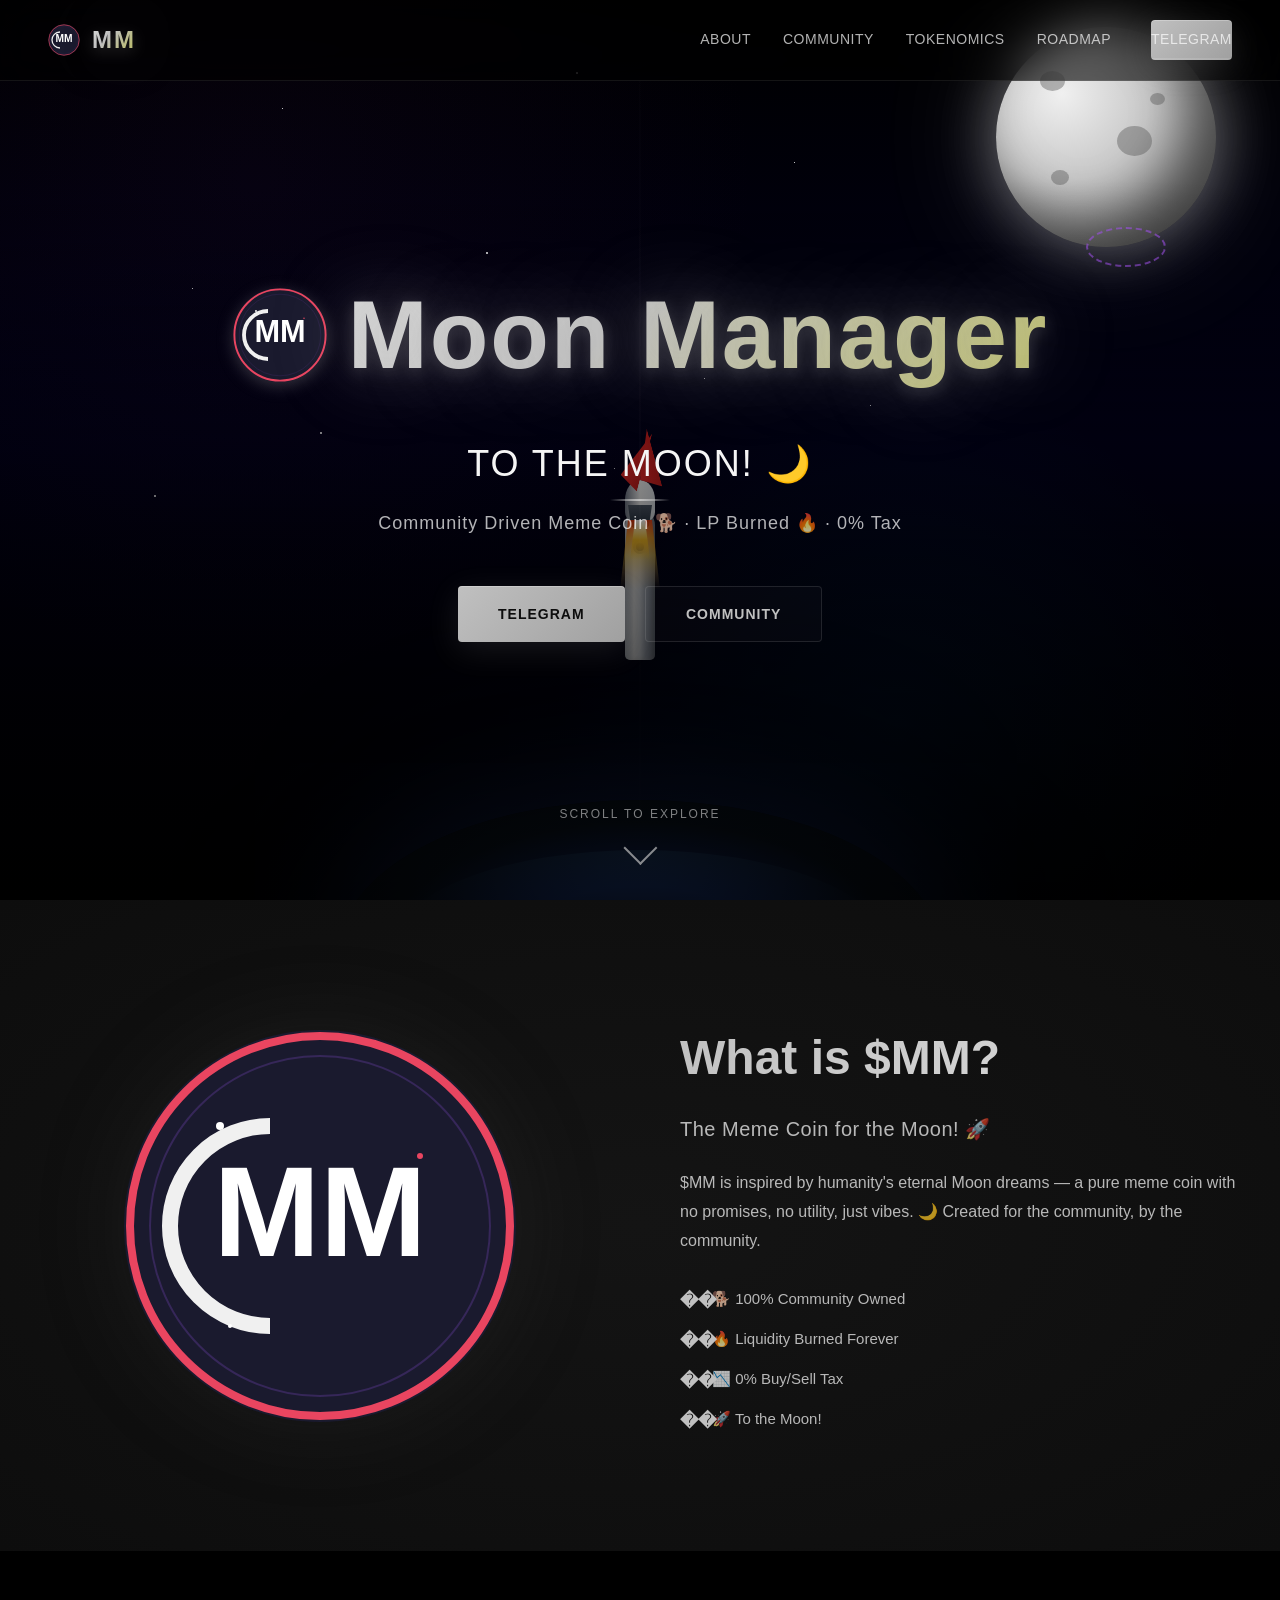
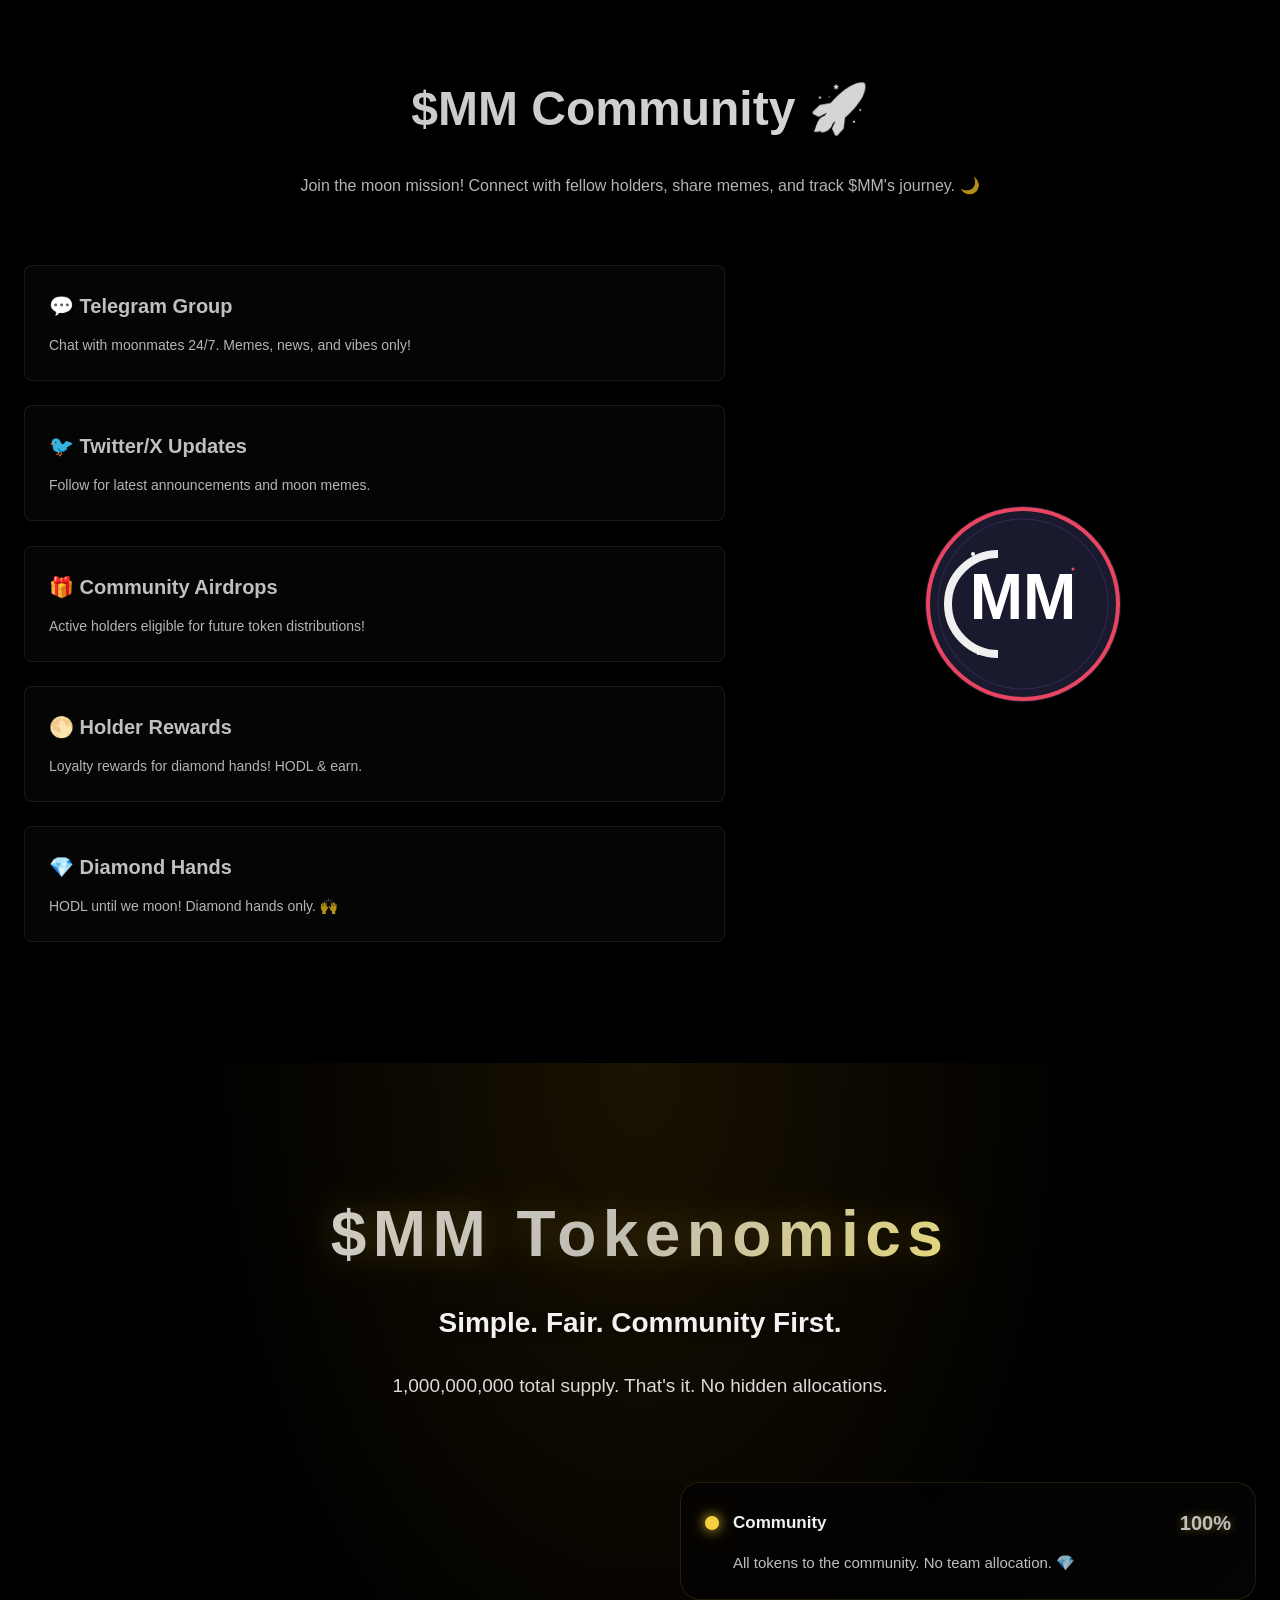
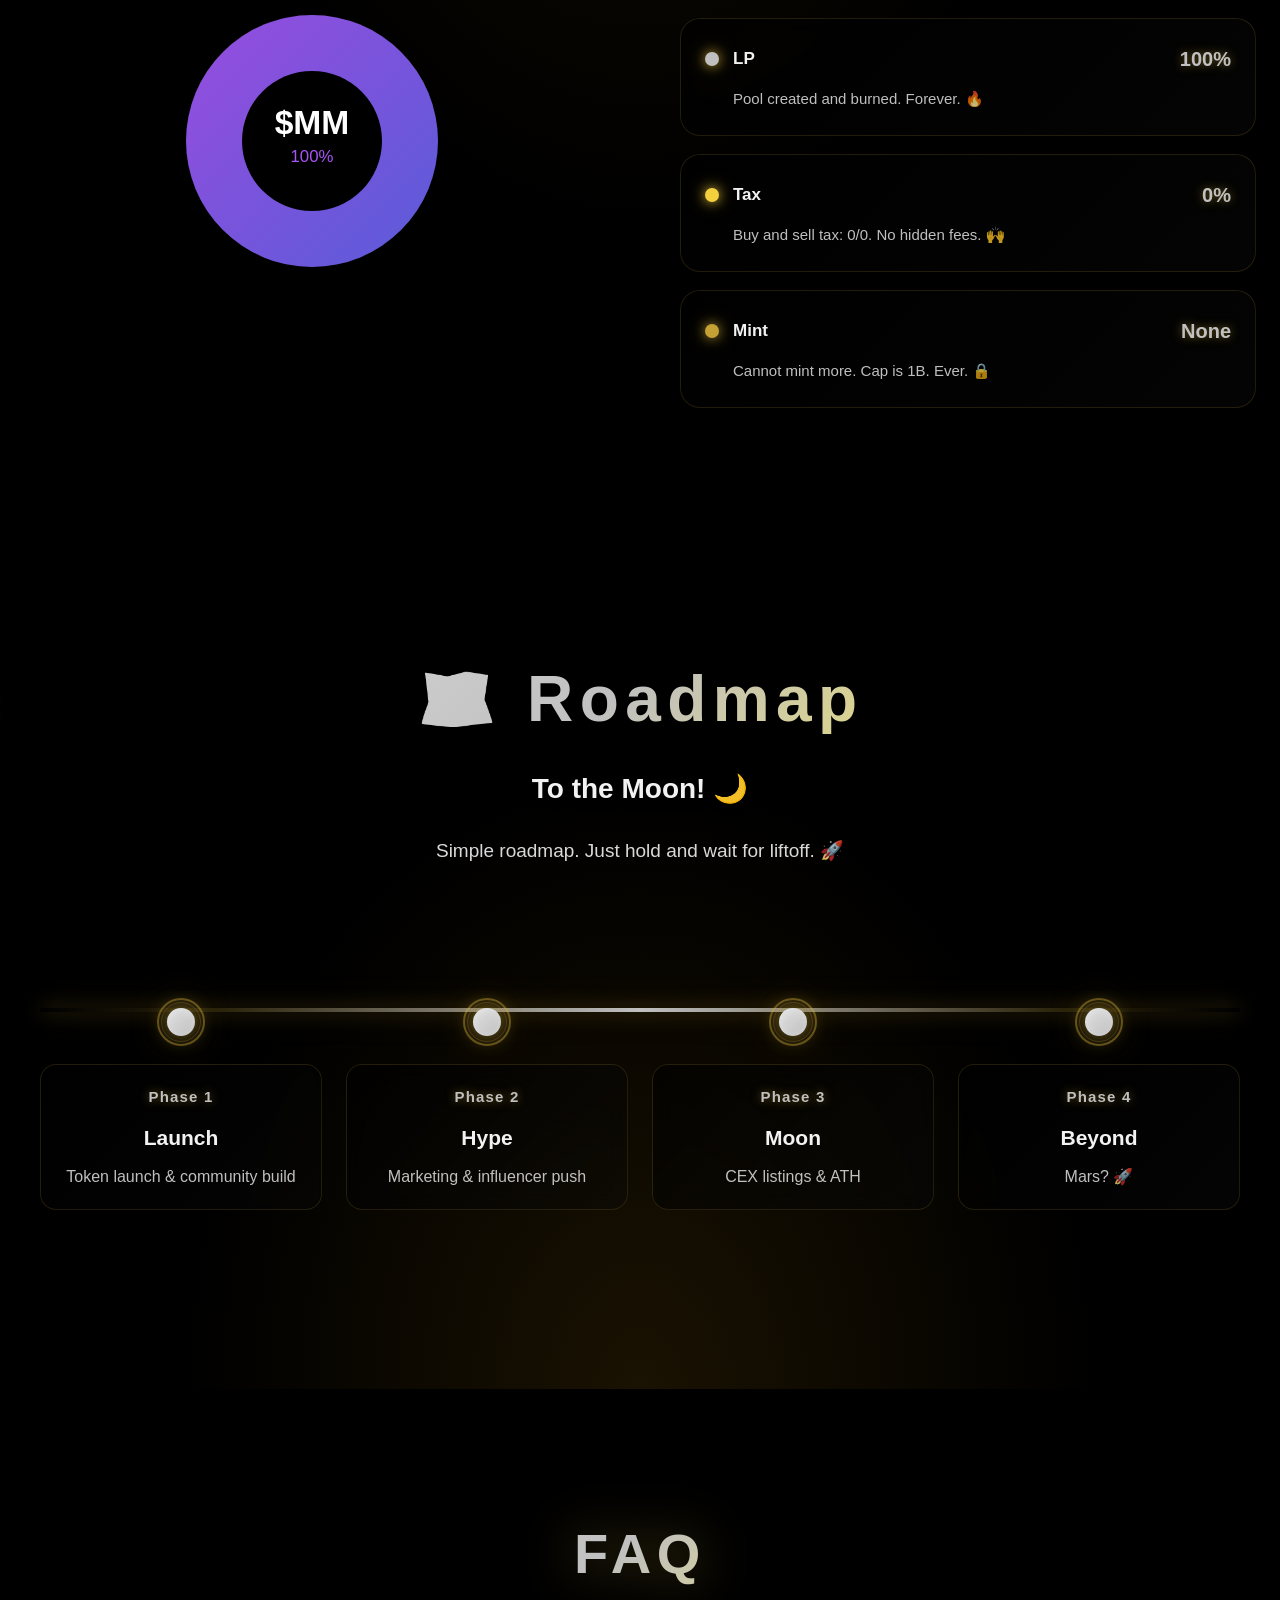
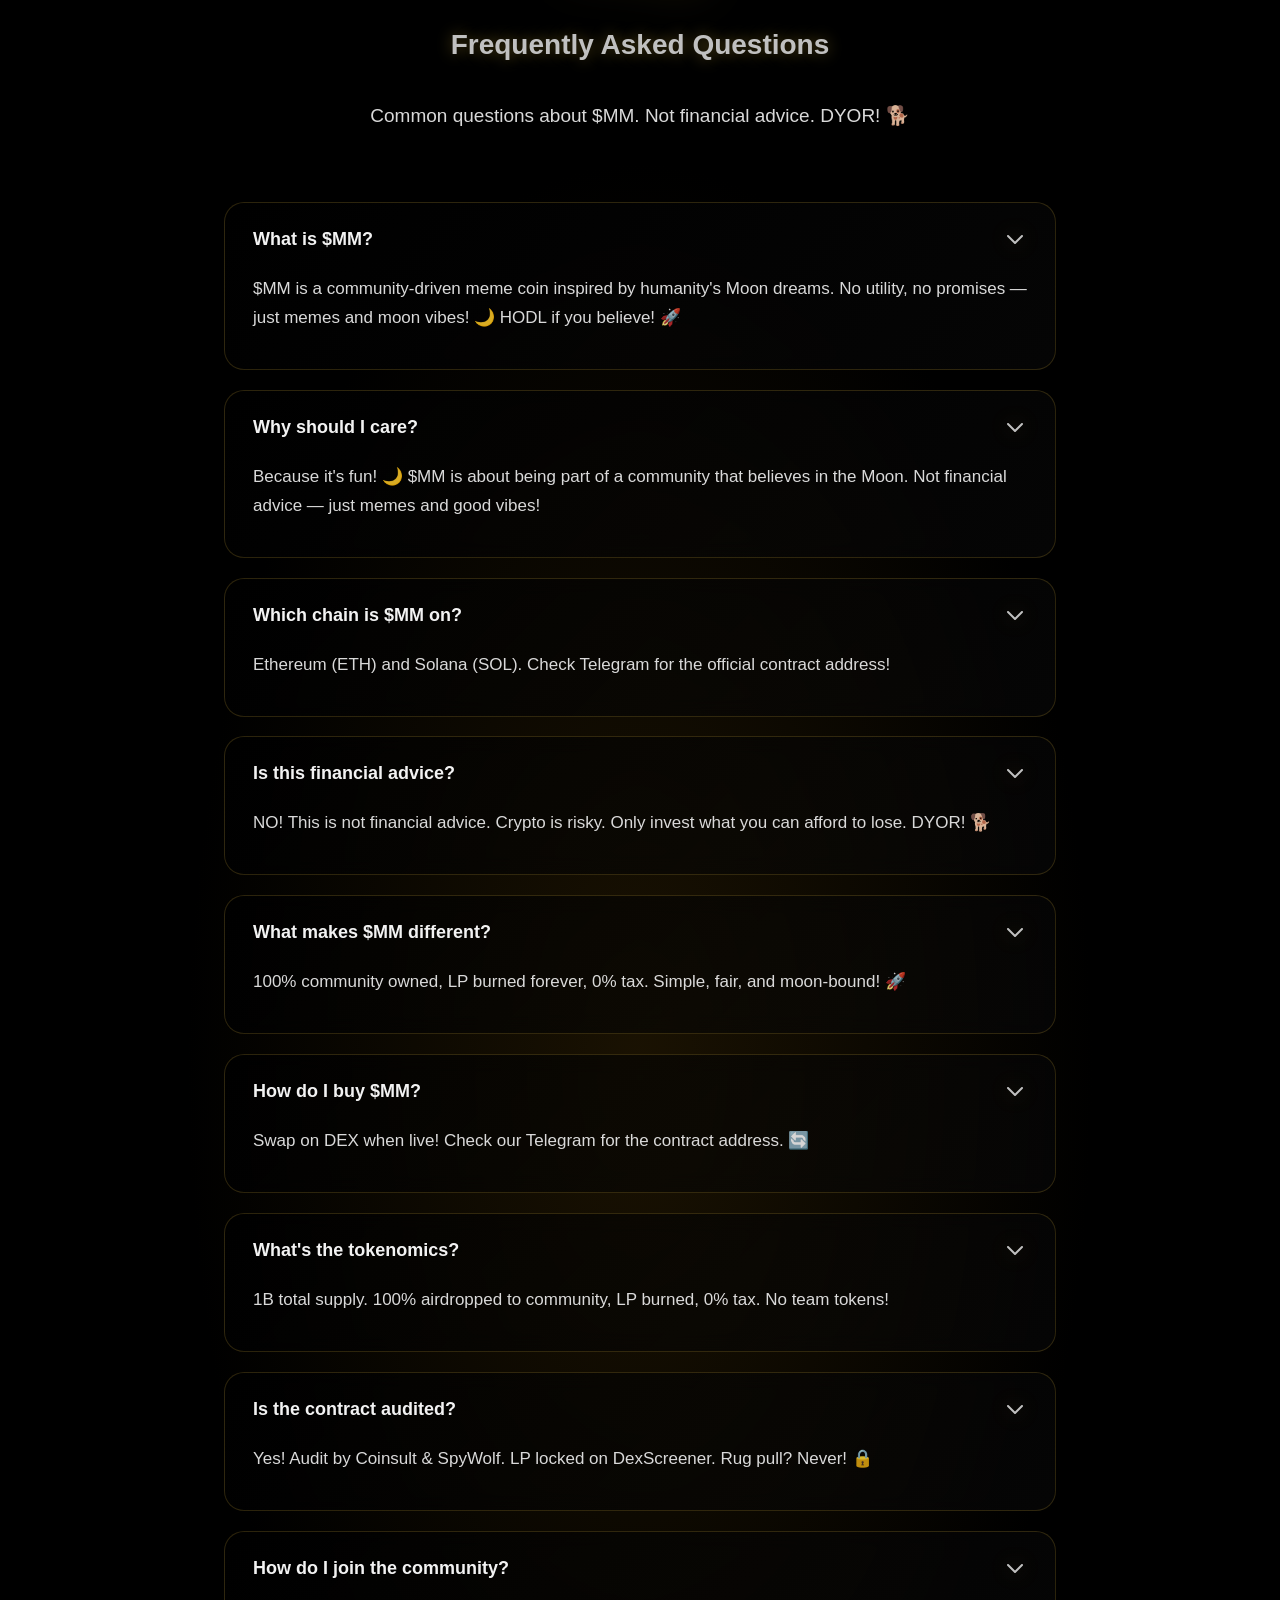
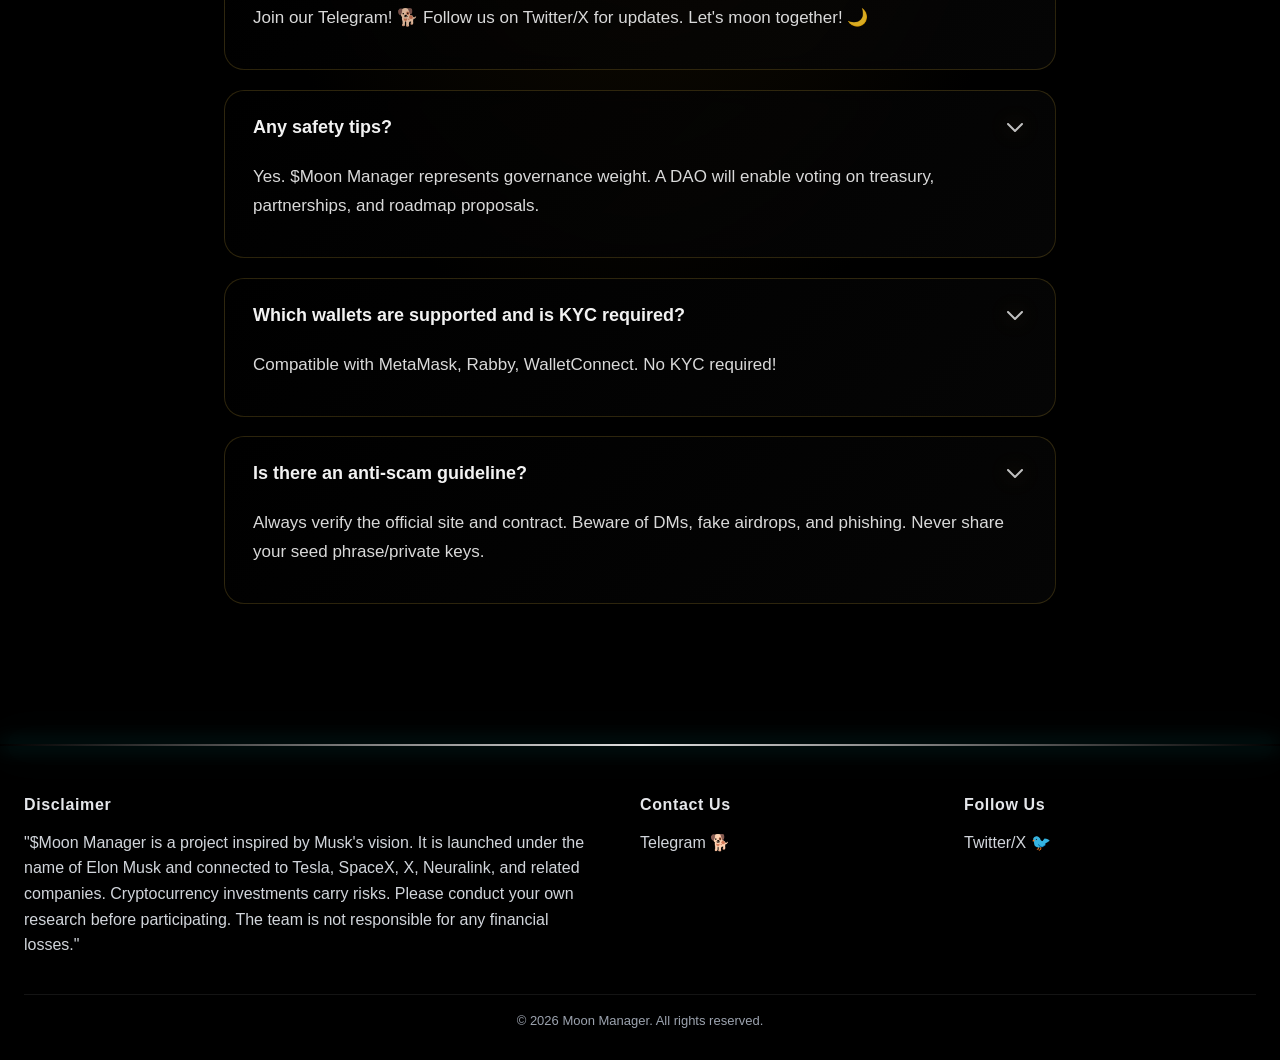
==== index.html @ fed25789 "修复样式无法显示问题" ====
<!DOCTYPE html>
<!-- saved from url=(0019)https://moonmanager.io/ -->
<html lang="en"><head><meta http-equiv="Content-Type" content="text/html; charset=UTF-8">
<style>
.faq__answer { max-height: 800px !important; padding: 0 28px 24px !important; }
</style>
    <meta name="viewport" content="width=device-width, initial-scale=1, viewport-fit=cover">
    <title>Moon Manager ($MM) - Community Driven Meme Coin | To the Moon! 🌙</title>
    <meta name="description" content="Moon Manager ($MM) - A community-driven meme coin. 100% community owned, LP burned. To the Moon! 🚀🌙">
    <meta name="keywords" content="Moon Manager, MM, meme coin, crypto, web3, moon, elon, doge, pepe, safe, sol">
    <meta name="theme-color" content="#000000">
    

    <!-- Open Graph / Social Media -->
    <meta property="og:type" content="website">
    <meta property="og:title" content="Moon Manager ($MM) - To the Moon! 🌙">
    <meta property="og:description" content="Community driven meme coin. HODL until we moon! 🚀">
    <meta property="og:image" content="static/image/favicon-moon.ico">

    <!-- Preconnect & DNS-prefetch -->
    <link rel="preconnect" href="https://fonts.googleapis.com/">
    <link rel="preconnect" href="https://fonts.gstatic.com/" crossorigin="">

    <!-- Preload Critical Resources -->
    <!-- Local resources only -->

    <!-- Fonts with font-display: swap -->
    <!-- External font removed -->
    <!-- External font noscript removed -->

    <!-- Critical Styles - Inline for instant render -->
    <style>
      /* 关键首屏样式 - 立即渲染 */
      * {
        margin: 0;
        padding: 0;
        box-sizing: border-box;
      }

      body {
        font-family: -apple-system, BlinkMacSystemFont, "Segoe UI", sans-serif;
        background: #000;
        color: #fff;
        overflow-x: hidden;
      }

      .nav {
        position: fixed;
        top: 0;
        left: 0;
        right: 0;
        z-index: 1000;
        background: rgba(0, 0, 0, 0.95);
        padding: 1rem 2rem;
        display: flex;
        justify-content: space-between;
        align-items: center;
      }

      .hero {
        position: relative;
        min-height: 100vh;
        display: flex;
        align-items: center;
        justify-content: center;
        background: #000;
      }

      .hero__video,
      .hero__poster {
        position: absolute;
        top: 0;
        left: 0;
        width: 100%;
        height: 100%;
        object-fit: cover;
        opacity: 0.6;
      }

      .hero__content {
        position: relative;
        z-index: 10;
        text-align: center;
        padding: 2rem;
      }

      .hero__title {
        font-size: clamp(2.5rem, 8vw, 6rem);
        font-weight: 700;
        margin-bottom: 1.5rem;
        display: flex;
        align-items: center;
        justify-content: center;
        gap: 1rem;
      }
    </style>

    <!-- Non-critical Styles - Load async -->
    <link rel="stylesheet" href="./base.css">
    <link rel="stylesheet" href="./navigation.css">
    <link rel="stylesheet" href="./hero.css">
    <link rel="stylesheet" href="./presale.css">
    <link rel="stylesheet" href="./sections.css">
    <link rel="stylesheet" href="./featured.css">
    <link rel="stylesheet" href="./tokenomics.css">
    <link rel="stylesheet" href="./roadmap.css">
    <link rel="stylesheet" href="./monument.css">
    <link rel="stylesheet" href="./team.css">
    <link rel="stylesheet" href="./partners.css">
    <link rel="stylesheet" href="./faq.css">
    <link rel="stylesheet" href="./footer.css">
    <link rel="stylesheet" href="./modal.css">
    <link rel="stylesheet" href="./responsive.css">

    <!-- CSS loaded in head -->

    <!-- 确保内容始终可见的备用样式 -->
    <noscript>
      <style>
        .hero__subtitle,
        .hero__support,
        .hero__actions,
        .hero__scroll-hint {
          opacity: 1 !important;
          animation: none !important;
        }
      </style>
    </noscript>

    <!-- 移动端快速加载优化 -->
    <style>
      @media (max-width: 768px) {
        /* 确保关键内容立即可见 */
        .hero__subtitle,
        .hero__support,
        .hero__actions {
          opacity: 1;
        }

        /* 跑马灯动画定义 */
        @keyframes marqueeScroll {
          0% {
            transform: translateX(0);
          }
          100% {
            transform: translateX(-50%);
          }
        }

        @keyframes partnersMarquee {
          0% {
            transform: translateX(0);
          }
          100% {
            transform: translateX(-50%);
          }
        }

        /* 确保跑马灯动画正常运行 */
        .featured__track {
          animation: marqueeScroll 30s linear infinite !important;
        }

        .partners__grid {
          animation: partnersMarquee 25s linear infinite !important;
        }
      }

      @media (max-width: 480px) {
        .featured__track {
          animation: marqueeScroll 25s linear infinite !important;
        }
      }
    </style>

    <!-- Favicon -->
    <link rel="icon" type="image/svg+xml" href="./favicon.svg">
    <link rel="apple-touch-icon" href="./favicon.svg">
  <style>
  @keyframes shake {
    0%, 100% { transform: translateX(0); }
    10%, 30%, 50%, 70%, 90% { transform: translateX(-5px); }
    20%, 40%, 60%, 80% { transform: translateX(5px); }
  }
</style><style>
  @keyframes pulse {
    0%, 100% { transform: scale(1); }
    50% { transform: scale(1.05); }
  }
</style></head>
  <body>
    <nav class="nav" aria-label="Primary" style="transform: translateY(0px);">
      <a href="https://moonmanager.io/#" class="nav__brand" aria-label="Moon Manager Home">
        <img src="./mm-logo.svg" alt="Moon Manager logo" class="nav__logo">
        <span class="hero__title1">MM</span>
      </a>

      <!--  -->
      <button class="nav__hamburger" aria-label="Toggle menu" aria-expanded="false" aria-controls="mobileNav" id="navHamburger">
        <span class="nav__hamburger-line"></span>
        <span class="nav__hamburger-line" style="margin-top: 10px; margin-bottom: 10px"></span>
        <span class="nav__hamburger-line"></span>
      </button>

      <!--  -->
      <div class="nav__links">
        <a href="#about">About</a>
        <a href="#community" class="">Community</a>
        <a href="#tokenomics">Tokenomics</a>
        <a href="#roadmap" class="">Roadmap</a>
        <a href="https://t.me/MoonManager" class="btn btn--primary btn--nav" target="_blank">Telegram</a>
      </div>

      <!--  -->
      <div class="nav__mobile" id="mobileNav" aria-hidden="true">
        <a href="#about" onclick="closeMobileNav()">About</a>
        <a href="#community" onclick="closeMobileNav()">Community</a>
        <a href="#tokenomics" onclick="closeMobileNav()">Tokenomics</a>
        <a href="#roadmap" onclick="closeMobileNav()">Roadmap</a>
        <a href="https://t.me/MoonManager" class="btn btn--primary btn--nav" onclick="closeMobileNav()">Telegram</a>
      </div>
      <script>
        //
        const hamburger = document.getElementById("navHamburger");
        const mobileNav = document.getElementById("mobileNav");
        hamburger.addEventListener("click", function () {
          const expanded = this.getAttribute("aria-expanded") === "true";
          this.setAttribute("aria-expanded", !expanded);
          mobileNav.setAttribute("aria-hidden", expanded);
          mobileNav.classList.toggle("nav__mobile--open", !expanded);
        });
        function closeMobileNav() {
          hamburger.setAttribute("aria-expanded", false);
          mobileNav.setAttribute("aria-hidden", true);
          mobileNav.classList.remove("nav__mobile--open");
        }
      </script>
      <style>
        /*  */
        .nav__mobile {
          display: none;
          position: fixed;
          top: 0;
          right: 0;
          width: 70vw;
          max-width: 320px;
          height: 100vh;
          background: rgba(20, 24, 36, 0.98);
          box-shadow: -2px 0 16px rgba(0, 0, 0, 0.2);
          z-index: 9999;
          flex-direction: column;
          padding: 48px 24px 24px 24px;
          transition: transform 0.3s cubic-bezier(0.4, 0, 0.2, 1);
          transform: translateX(100%);
        }
        .nav__mobile--open {
          display: flex !important;
          transform: translateX(0);
        }
        .nav__mobile a {
          color: #fff;
          text-decoration: none;
          font-size: 1.1rem;
          margin-bottom: 24px;
          transition: color 0.2s;
        }
        .nav__mobile a:last-child {
          margin-bottom: 0;
        }
        .nav__mobile .btn--nav {
          width: 100%;
          margin-top: 16px;
        }
        @media (max-width: 900px) {
          .nav__links {
            display: none;
          }
          .nav__mobile {
            display: flex;
            flex-direction: column;
            align-items: flex-start;
          }
          .nav__hamburger {
            display: flex;
          }
        }
        @media (min-width: 901px) {
          .nav__mobile {
            display: none !important;
          }
        }
      </style>
    </nav>
<header class="hero" role="img" aria-label="Moon Manager - To the Moon!">
      <!-- Dramatic Space Background with Launch -->
      <style>
        .hero {
          background: radial-gradient(ellipse at center, #0a0a20 0%, #000005 100%);
          overflow: hidden;
          position: relative;
        }
        
        /* Space gradient */
        .space-full {
          position: absolute;
          width: 100%;
          height: 100%;
          background: 
            radial-gradient(circle at 70% 80%, rgba(0, 80, 150, 0.15) 0%, transparent 30%),
            radial-gradient(circle at 20% 20%, rgba(60, 20, 80, 0.1) 0%, transparent 40%),
            linear-gradient(180deg, #000 0%, #010018 50%, #000 100%);
        }
        
        /* Stars */
        .stars-scattered {
          position: absolute;
          width: 100%;
          height: 100%;
        }
        .star-dot {
          position: absolute;
          background: #fff;
          border-radius: 50%;
          animation: starBlink 3s ease-in-out infinite;
        }
        @keyframes starBlink {
          0%, 100% { opacity: 0.3; }
          50% { opacity: 1; }
        }
        
        /* Earth - bottom center */
        .earth-limb {
          position: absolute;
          bottom: -200px;
          left: 50%;
          transform: translateX(-50%);
          width: 600px;
          height: 300px;
          background: radial-gradient(ellipse at center, #1e3a8a 0%, #1e40af 30%, #0c1929 60%, transparent 100%);
          border-radius: 50% 50% 0 0;
          box-shadow: 0 0 100px rgba(30, 58, 138, 0.6), 0 0 200px rgba(30, 64, 175, 0.3);
        }
        
        /* Atmosphere glow */
        .atmos-glow {
          position: absolute;
          bottom: -150px;
          left: 50%;
          transform: translateX(-50%);
          width: 500px;
          height: 200px;
          background: radial-gradient(ellipse at center top, rgba(100, 200, 255, 0.25) 0%, transparent 70%);
          border-radius: 50% 50% 0 0;
        }
        
        /* Moon - large in upper area */
        .big-moon {
          position: absolute;
          top: 3%;
          right: 5%;
          width: 220px;
          height: 220px;
          background: radial-gradient(circle at 30% 30%, #f0f0f0 0%, #c8c8c8 40%, #888 80%, #555 100%);
          border-radius: 50%;
          box-shadow: 
            inset -25px -25px 50px rgba(0,0,0,0.5),
            0 0 60px rgba(255,255,255,0.4),
            0 0 120px rgba(200,200,200,0.2);
        }
        
        /* Moon craters detail */
        .moon-crater {
          position: absolute;
          background: rgba(80,80,80,0.4);
          border-radius: 50%;
        }
        
        /* BIG ROCKET - Center stage launch */
        .launch-rocket {
          position: absolute;
          left: 50%;
          bottom: 10%;
          transform: translateX(-50%);
          width: 60px;
          height: 300px;
          animation: launchToMoon 12s ease-in-out infinite;
        }
        @keyframes launchToMoon {
          /* Stage 1: Vertical launch from Earth */
          0% { transform: translateX(-50%) translateY(0) rotate(0deg); opacity: 1; }
          8% { transform: translateX(-50%) translateY(-150px) rotate(0deg); }
          /* Stage 2: Tilt towards Moon */
          15% { transform: translateX(-50%) translateY(-280px) rotate(-15deg); }
          25% { transform: translateX(-30%) translateY(-400px) rotate(-35deg); }
          40% { transform: translateX(0%) translateY(-550px) rotate(-50deg); }
          55% { transform: translateX(30%) translateY(-680px) rotate(-58deg); }
          70% { transform: translateX(50%) translateY(-750px) rotate(-62deg); }
          80% { transform: translateX(60%) translateY(-780px) rotate(-63deg); }
          /* Stage 3: Approach Moon */
          90% { transform: translateX(65%) translateY(-820px) rotate(-64deg); }
          /* Stage 4: Landing */
          95% { transform: translateX(68%) translateY(-840px) rotate(-65deg); }
          100% { transform: translateX(70%) translateY(-850px) rotate(-66deg); opacity: 0.5; }
        }
        
        /* Rocket body */
        .rocket-body-main {
          position: absolute;
          left: 50%;
          transform: translateX(-50%);
        }
        .body-tube {
          position: absolute;
          left: 50%;
          transform: translateX(-50%);
          width: 30px;
          height: 150px;
          background: linear-gradient(90deg, #9ca3af 0%, #e5e5e5 30%, #d1d5db 50%, #9ca3af 70%, #6b7280 100%);
          border-radius: 15px 15px 5px 5px;
          box-shadow: inset 2px 0 5px rgba(255,255,255,0.3), inset -2px 0 5px rgba(0,0,0,0.2);
        }
        .nose-cone {
          position: absolute;
          top: -30px;
          left: 50%;
          transform: translateX(-50%);
          width: 30px;
          height: 40px;
          background: linear-gradient(90deg, #6b7280 0%, #e5e5e5 50%, #d1d5db 100%);
          border-radius: 50% 50% 20% 20%;
        }
        .window-ring {
          position: absolute;
          top: 30px;
          left: 50%;
          transform: translateX(-50%);
          width: 14px;
          height: 14px;
          background: #1e3a8a;
          border: 3px solid #94a3b8;
          border-radius: 50%;
        }
        
        /* Engine section */
        .engine-bell {
          position: absolute;
          bottom: -20px;
          left: 50%;
          transform: translateX(-50%);
          width: 24px;
          height: 25px;
          background: linear-gradient(to bottom, #4b5563, #1f2937);
          border-radius: 0 0 50% 50%;
          clip-path: polygon(0 0, 100% 0, 85% 100%, 15% 100%);
        }
        
        /* Fins */
        .fin-left, .fin-right {
          position: absolute;
          bottom: 20px;
          width: 20px;
          height: 60px;
          background: linear-gradient(90deg, #dc2626, #b91c1c);
          clip-path: polygon(100% 0, 100% 100%, 0 80%);
        }
        .fin-left { left: -15px; transform: rotate(15deg); }
        .fin-right { right: -15px; transform: rotate(-15deg); }
        
        /* Flames */
        .big-flame {
          position: absolute;
          bottom: -80px;
          left: 50%;
          transform: translateX(-50%);
          width: 40px;
          height: 70px;
          background: linear-gradient(to bottom, 
            rgba(255,50,0,0.9) 0%, 
            rgba(255,150,0,0.8) 25%, 
            rgba(255,200,50,0.6) 50%,
            rgba(255,200,100,0.3) 75%,
            transparent 100%);
          clip-path: polygon(20% 0, 80% 0, 100% 100%, 0 100%);
          animation: burn 0.15s ease-in-out infinite;
          opacity: 0.9;
        }
        @keyframes burn {
          0%, 100% { height: 60px; transform: translateX(-50%) scaleX(1); }
          50% { height: 80px; transform: translateX(-50%) scaleX(1.1); }
        }
        
        /* Inner flame */
        .inner-flame {
          position: absolute;
          bottom: -50px;
          left: 50%;
          transform: translateX(-50%);
          width: 20px;
          height: 40px;
          background: linear-gradient(to bottom, #fff 0%, #fbbf24 50%, transparent 100%);
          clip-path: polygon(25% 0, 75% 0, 100% 100%, 0 100%);
        }
        
        /* Smoke trail */
        .smoke-trail {
          position: absolute;
          bottom: -50px;
          left: 50%;
          transform: translateX(-50%);
          width: 50px;
          height: 100%;
          background: radial-gradient(ellipse at center top, rgba(200,200,200,0.3) 0%, transparent 70%);
          filter: blur(10px);
        }
        
        /* Moon landing zone marker */
        .landing-zone {
          position: absolute;
          top: calc(3% + 200px);
          right: calc(5% + 50px);
          width: 80px;
          height: 40px;
          border: 2px dashed rgba(168, 85, 247, 0.6);
          border-radius: 50%;
          animation: pulseZone 2s ease-in-out infinite;
        }
        @keyframes pulseZone {
          0%, 100% { opacity: 0.3; }
          50% { opacity: 0.8; }
        }
      </style>
      
      <!-- Background -->
      <div class="space-full"></div>
      <div class="stars-scattered">
        <div class="star-dot" style="width:2px;height:2px;top:5%;left:8%;animation-delay:0s"></div>
        <div class="star-dot" style="width:1px;height:1px;top:12%;left:22%;animation-delay:0.3s"></div>
        <div class="star-dot" style="width:2px;height:2px;top:8%;left:45%;animation-delay:0.7s"></div>
        <div class="star-dot" style="width:1px;height:1px;top:18%;left:62%;animation-delay:1.1s"></div>
        <div class="star-dot" style="width:2px;height:2px;top:25%;left:85%;animation-delay:0.5s"></div>
        <div class="star-dot" style="width:1px;height:1px;top:32%;left:15%;animation-delay:0.9s"></div>
        <div class="star-dot" style="width:2px;height:2px;top:28%;left:38%;animation-delay:1.3s"></div>
        <div class="star-dot" style="width:1px;height:1px;top:42%;left:55%;animation-delay:0.2s"></div>
        <div class="star-dot" style="width:1px;height:1px;top:38%;left:75%;animation-delay:0.6s"></div>
        <div class="star-dot" style="width:2px;height:2px;top:48%;left:25%;animation-delay:1s"></div>
        <div class="star-dot" style="width:1px;height:1px;top:52%;left:48%;animation-delay:0.4s"></div>
        <div class="star-dot" style="width:1px;height:1px;top:45%;left:68%;animation-delay:0.8s"></div>
        <div class="star-dot" style="width:2px;height:2px;top:55%;left:12%;animation-delay:1.2s"></div>
      </div>
      
      <!-- Earth -->
      <div class="earth-limb"></div>
      <div class="atmos-glow"></div>
      
      <!-- Moon -->
      <div class="big-moon">
        <div class="moon-crater" style="width:25px;height:20px;top:20%;left:20%"></div>
        <div class="moon-crater" style="width:35px;height:30px;top:45%;left:55%"></div>
        <div class="moon-crater" style="width:18px;height:15px;top:65%;left:25%"></div>
        <div class="moon-crater" style="width:15px;height:12px;top:30%;left:70%"></div>
      </div>
      
      <!-- Landing zone -->
      <div class="landing-zone"></div>
      
      <!-- Rocket -->
      <div class="launch-rocket">
        <div class="rocket-body-main">
          <div class="body-tube"></div>
          <div class="nose-cone"></div>
          <div class="window-ring"></div>
          <div class="fin-left"></div>
          <div class="fin-right"></div>
          <div class="engine-bell"></div>
          <div class="big-flame"></div>
          <div class="inner-flame"></div>
          <div class="smoke-trail"></div>
        </div>
      </div>
      
      <!-- Dark overlay -->
      <div class="hero__overlay" style="background: linear-gradient(to top, rgba(0,0,0,0.85) 0%, rgba(0,0,0,0.5) 40%, transparent 80%);"></div>
      <div class="hero__content">
        <h1 class="hero__title" data-animate="">
          <img src="./mm-logo.svg" alt="Moon Manager logo" class="hero__title-logo">
          Moon Manager
        </h1>
        <h2 class="hero__subtitle" data-animate="">
          To the Moon! 🌙
        </h2>
        <p class="hero__support" data-animate="">
          Community Driven Meme Coin 🐕 · LP Burned 🔥 · 0% Tax
        </p>
        <div class="hero__actions" data-animate="">
          <a href="https://t.me/MoonManager" class="btn btn--primary" aria-label="Join Telegram" target="_blank">Telegram</a>
          <a href="#community" class="btn btn--outline" aria-label="Join Community">Community</a>
        </div>
      </div>

      <!--  -->
      <div class="hero__scroll-hint" onclick="document.querySelector(&#39;#about&#39;).scrollIntoView({behavior: &#39;smooth&#39;});">
        <span>Scroll to Explore</span>
        <div class="hero__scroll-arrow"></div>
      </div>
    </header>

    <main>
      <section id="about" class="about" aria-label="What is $MM?">
        <div class="about__grid">
          <div class="about__media fi-observe fi-in">
            <img src="./mm-logo.svg" alt="$MM Token" class="about__img">
          </div>
          <div class="about__content">
            <h3 class="about__title fi-observe fi-in">What is $MM?</h3>
            <p class="about__subtitle fi-observe fi-in">
              The Meme Coin for the Moon! 🚀
            </p>
            <p class="about__desc fi-observe fi-in">
              $MM is inspired by humanity's eternal Moon dreams — a pure meme coin with no promises, no utility, just vibes. 🌙
              Created for the community, by the community.
            </p>
            <ul class="about__list">
              <li class="fi-observe fi-in">
                🐕 100% Community Owned
              </li>
              <li class="fi-observe fi-in">
                🔥 Liquidity Burned Forever
              </li>
              <li class="fi-observe fi-in">
                📉 0% Buy/Sell Tax
              </li>
              <li class="fi-observe fi-in">
                🚀 To the Moon!
              </li>
            </ul>
          </div>
        </div>
      </section>

      <section id="community" class="utility" aria-label="$MM Community">
        <div class="utility__content">
          <h3 class="utility__title">$MM Community 🚀</h3>
          <p class="utility__description">
            Join the moon mission! Connect with fellow holders, share memes, and track $MM's journey. 🌙
          </p>

          <div class="utility__grid">
            <div class="utility__features">
              <div class="utility__feature fi-observe fi-in">
                <div class="utility__feature-content">
                  <h4>💬 Telegram Group</h4>
                  <p>
                    Chat with moonmates 24/7. Memes, news, and vibes only!
                  </p>
                </div>
              </div>

              <div class="utility__feature fi-observe fi-in">
                <div class="utility__feature-content">
                  <h4>🐦 Twitter/X Updates</h4>
                  <p>
                    Follow for latest announcements and moon memes.
                  </p>
                </div>
              </div>

              <div class="utility__feature fi-observe fi-in">
                <div class="utility__feature-content">
                  <h4>🎁 Community Airdrops</h4>
                  <p>
                    Active holders eligible for future token distributions!
                  </p>
                </div>
              </div>

              <div class="utility__feature fi-observe fi-in">
                <div class="utility__feature-content">
                  <h4>🌕 Holder Rewards</h4>
                  <p>
                    Loyalty rewards for diamond hands! HODL & earn.
                  </p>
                </div>
              </div>

              <div class="utility__feature fi-observe fi-in">
                <div class="utility__feature-content">
                  <h4>💎 Diamond Hands</h4>
                  <p>
                    HODL until we moon! Diamond hands only. 🙌
                  </p>
                </div>
              </div>
            </div>

            <div class="about__media fi-observe fi-in">
              <img src="./mm-logo.svg" alt="$MM Logo" style="width: 200px; height: 200px">
            </div>
          </div>
        </div>
      </section>

      <section class="tokenomics" aria-label="$MM Tokenomics" id="tokenomics">
        <div class="tokenomics__content">
          <div class="tokenomics__header">
            <h3 class="tokenomics__title fi-observe fi-in">
              $MM Tokenomics
            </h3>
            <p class="tokenomics__subtitle fi-observe fi-in">
              Simple. Fair. Community First.
            </p>
            <p class="tokenomics__description fi-observe fi-in">
              1,000,000,000 total supply. That's it. No hidden allocations.
            </p>
          </div>

          <div class="tokenomics__grid">
            <div class="tokenomics__chart fi-observe fi-in">
              <!-- Simple visual representation of tokenomics -->
              <svg viewBox="0 0 200 200" style="width: 280px; height: 280px; animation: spin 20s linear infinite;">
                <defs>
                  <linearGradient id="grad1" x1="0%" y1="0%" x2="100%" y2="100%">
                    <stop offset="0%" style="stop-color:#a855f7;stop-opacity:1" />
                    <stop offset="100%" style="stop-color:#6366f1;stop-opacity:1" />
                  </linearGradient>
                  <linearGradient id="grad2" x1="0%" y1="0%" x2="100%" y2="100%">
                    <stop offset="0%" style="stop-color:#f59e0b;stop-opacity:1" />
                    <stop offset="100%" style="stop-color:#ef4444;stop-opacity:1" />
                  </linearGradient>
                  <linearGradient id="grad3" x1="0%" y1="0%" x2="100%" y2="100%">
                    <stop offset="0%" style="stop-color:#22c55e;stop-opacity:1" />
                    <stop offset="100%" style="stop-color:#14b8a6;stop-opacity:1" />
                  </linearGradient>
                </defs>
                <!-- Outer ring - Community 100% -->
                <circle cx="100" cy="100" r="90" fill="url(#grad1)" opacity="0.9"/>
                <!-- Inner circle for donut effect -->
                <circle cx="100" cy="100" r="50" fill="#000"/>
                <!-- Center text -->
                <text x="100" y="95" text-anchor="middle" fill="#fff" font-size="24" font-weight="bold">$MM</text>
                <text x="100" y="115" text-anchor="middle" fill="#a855f7" font-size="12">100%</text>
              </svg>
              <style>
                @keyframes spin { from { transform: rotate(0deg); } to { transform: rotate(360deg); } }
              </style>
            </div>

            <div class="tokenomics__details fi-observe fi-in">
              <div class="tokenomics__item">
                <div class="tokenomics__item-header">
                  <div class="tokenomics__dot tokenomics__dot--community"></div>
                  <span class="tokenomics__label">Community</span>
                  <span class="tokenomics__percentage">100%</span>
                </div>
                <p class="tokenomics__item-desc">
                  All tokens to the community. No team allocation. 💎
                </p>
              </div>

              <div class="tokenomics__item">
                <div class="tokenomics__item-header">
                  <div class="tokenomics__dot tokenomics__dot--liquidity"></div>
                  <span class="tokenomics__label">LP</span>
                  <span class="tokenomics__percentage">100%</span>
                </div>
                <p class="tokenomics__item-desc">
                  Pool created and burned. Forever. 🔥
                </p>
              </div>

              <div class="tokenomics__item">
                <div class="tokenomics__item-header">
                  <div class="tokenomics__dot tokenomics__dot--community"></div>
                  <span class="tokenomics__label">Tax</span>
                  <span class="tokenomics__percentage">0%</span>
                </div>
                <p class="tokenomics__item-desc">
                  Buy and sell tax: 0/0. No hidden fees. 🙌
                </p>
              </div>

              <div class="tokenomics__item">
                <div class="tokenomics__item-header">
                  <div class="tokenomics__dot tokenomics__dot--team"></div>
                  <span class="tokenomics__label">Mint</span>
                  <span class="tokenomics__percentage">None</span>
                </div>
                <p class="tokenomics__item-desc">
                  Cannot mint more. Cap is 1B. Ever. 🔒
                </p>
              </div>
            </div>
          </div>
        </div>
      </section>

      <section class="roadmap" aria-label="$MM Roadmap" id="roadmap">
        <div class="roadmap__content">
          <div class="roadmap__header">
            <h3 class="roadmap__title fi-observe fi-in">🗺️ Roadmap</h3>
            <p class="roadmap__subtitle fi-observe fi-in">
              To the Moon! 🌙
            </p>
            <p class="roadmap__description fi-observe fi-in">
              Simple roadmap. Just hold and wait for liftoff. 🚀
            </p>
          </div>

          <div class="roadmap__timeline">
            <div class="roadmap__line fi-observe fi-in"></div>

            <div class="roadmap__node fi-observe fi-in" data-quarter="Q2" data-year="2026">
              <div class="roadmap__node-dot"></div>
              <div class="roadmap__node-content">
                <div class="roadmap__node-time">Phase 1</div>
                <h4 class="roadmap__node-title">Launch</h4>
                <p class="roadmap__node-desc">Token launch & community build</p>
              </div>
              <div class="roadmap__tooltip">
                <h5>Launch</h5>
                <p>Contract deploy, LP setup, Telegram + Twitter growth</p>
                <p>Website & socials live</p>
              </div>
            </div>

            <div class="roadmap__node fi-observe fi-in" data-quarter="Q3" data-year="2026">
              <div class="roadmap__node-dot" style=""></div>
              <div class="roadmap__node-content">
                <div class="roadmap__node-time">Phase 2</div>
                <h4 class="roadmap__node-title">Hype</h4>
                <p class="roadmap__node-desc">Marketing & influencer push</p>
              </div>
              <div class="roadmap__tooltip">
                <h5>Hype</h5>
                <p>CMC & DexScreens listing</p>
                <p>Influencer partnerships</p>
                <p>Trending on Dextools</p>
              </div>
            </div>

            <div class="roadmap__node fi-observe fi-in" data-quarter="Q4" data-year="2026">
              <div class="roadmap__node-dot" style=""></div>
              <div class="roadmap__node-content">
                <div class="roadmap__node-time">Phase 3</div>
                <h4 class="roadmap__node-title">Moon</h4>
                <p class="roadmap__node-desc">CEX listings & ATH</p>
              </div>
              <div class="roadmap__tooltip">
                <h5>Moon</h5>
                <p>Major CEX listings</p>
                <p>Partnerships & ecosystem growth</p>
                <p>To the moon! 🚀</p>
              </div>
            </div>

            <div class="roadmap__node fi-observe fi-in" data-quarter="Q1" data-year="2027">
              <div class="roadmap__node-dot"></div>
              <div class="roadmap__node-content">
                <div class="roadmap__node-time">Phase 4</div>
                <h4 class="roadmap__node-title">Beyond</h4>
                <p class="roadmap__node-desc">Mars? 🚀</p>
              </div>
              <div class="roadmap__tooltip">
                <h5>Beyond</h5>
                <p>Who knows? Moon first. 🌙</p>
                <p>Community decides</p>
              </div>
            </div>
          </div>
        </div>
      </section>

<!-- Team section removed - community-driven project with no central team -->

      <!-- Partners section removed - community-driven project -->

      <section class="faq" aria-label="Frequently Asked Questions" id="faq">
        <div class="faq__content">
          <div class="faq__header">
            <h3 class="faq__title fi-observe fi-in">FAQ</h3>
            <p class="faq__subtitle fi-observe fi-in">
              Frequently Asked Questions
            </p>
            <p class="faq__description fi-observe fi-in">
              Common questions about $MM. Not financial advice. DYOR! 🐕
            </p>
          </div>

          <div class="faq__list">
            <div class="faq__item fi-observe fi-in" style="--delay: 0ms">
              <button class="faq__question" role="button" aria-expanded="false" tabindex="0">
                <span>What is $MM?</span>
                <svg class="faq__icon" width="24" height="24" viewBox="0 0 24 24" fill="none">
                  <path d="M19 9L12 16L5 9" stroke="currentColor" stroke-width="2" stroke-linecap="round" stroke-linejoin="round"></path>
                </svg>
              </button>
              <div class="faq__answer">
                <p>
                  $MM is a community-driven meme coin inspired by humanity's Moon dreams. 
                  No utility, no promises — just memes and moon vibes! 🌙 
                  HODL if you believe! 🚀
                </p>
              </div>
            </div>

            <div class="faq__item fi-observe fi-in" style="--delay: 20ms">
              <button class="faq__question" role="button" aria-expanded="false" tabindex="0">
                <span>Why should I care?</span>
                <svg class="faq__icon" width="24" height="24" viewBox="0 0 24 24" fill="none">
                  <path d="M19 9L12 16L5 9" stroke="currentColor" stroke-width="2" stroke-linecap="round" stroke-linejoin="round"></path>
                </svg>
              </button>
              <div class="faq__answer">
                <p>
                  Because it's fun! 🌙 $MM is about being part of a community that believes in the Moon. 
                  Not financial advice — just memes and good vibes!
                </p>
              </div>
            </div>

            <div class="faq__item fi-observe fi-in" style="--delay: 40ms">
              <button class="faq__question" role="button" aria-expanded="false" tabindex="0">
                <span>Which chain is $MM on?</span>
                <svg class="faq__icon" width="24" height="24" viewBox="0 0 24 24" fill="none">
                  <path d="M19 9L12 16L5 9" stroke="currentColor" stroke-width="2" stroke-linecap="round" stroke-linejoin="round"></path>
                </svg>
              </button>
              <div class="faq__answer">
                <p>
                  Ethereum (ETH) and Solana (SOL). Check Telegram for the official contract address!
                </p>
              </div>
            </div>

            <div class="faq__item fi-observe fi-in" style="--delay: 60ms">
              <button class="faq__question" role="button" aria-expanded="false" tabindex="0">
                <span>Is this financial advice?</span>
                <svg class="faq__icon" width="24" height="24" viewBox="0 0 24 24" fill="none">
                  <path d="M19 9L12 16L5 9" stroke="currentColor" stroke-width="2" stroke-linecap="round" stroke-linejoin="round"></path>
                </svg>
              </button>
              <div class="faq__answer">
                <p>NO! This is not financial advice. Crypto is risky. Only invest what you can afford to lose. DYOR! 🐕</p>
              </div>
            </div>

            <div class="faq__item fi-observe fi-in" style="--delay: 80ms">
              <button class="faq__question" role="button" aria-expanded="false" tabindex="0">
                <span>What makes $MM different?</span>
                <svg class="faq__icon" width="24" height="24" viewBox="0 0 24 24" fill="none">
                  <path d="M19 9L12 16L5 9" stroke="currentColor" stroke-width="2" stroke-linecap="round" stroke-linejoin="round"></path>
                </svg>
              </button>
              <div class="faq__answer">
                <p>100% community owned, LP burned forever, 0% tax. Simple, fair, and moon-bound! 🚀</p>
              </div>
            </div>

            <div class="faq__item fi-observe fi-in" style="--delay: 100ms">
              <button class="faq__question" role="button" aria-expanded="false" tabindex="0">
                <span>How do I buy $MM?</span>
                <svg class="faq__icon" width="24" height="24" viewBox="0 0 24 24" fill="none">
                  <path d="M19 9L12 16L5 9" stroke="currentColor" stroke-width="2" stroke-linecap="round" stroke-linejoin="round"></path>
                </svg>
              </button>
              <div class="faq__answer">
                <p>Swap on DEX when live! Check our Telegram for the contract address. 🔄</p>
              </div>
            </div>

            <div class="faq__item fi-observe fi-in" style="--delay: 120ms">
              <button class="faq__question" role="button" aria-expanded="false" tabindex="0">
                <span>What's the tokenomics?</span>
                <svg class="faq__icon" width="24" height="24" viewBox="0 0 24 24" fill="none">
                  <path d="M19 9L12 16L5 9" stroke="currentColor" stroke-width="2" stroke-linecap="round" stroke-linejoin="round"></path>
                </svg>
              </button>
              <div class="faq__answer">
                <p>
                  1B total supply. 100% airdropped to community, LP burned, 0% tax. No team tokens!
                </p>
              </div>
            </div>

            <div class="faq__item fi-observe fi-in" style="--delay: 140ms">
              <button class="faq__question" role="button" aria-expanded="false" tabindex="0">
                <span>Is the contract audited?</span>
                <svg class="faq__icon" width="24" height="24" viewBox="0 0 24 24" fill="none">
                  <path d="M19 9L12 16L5 9" stroke="currentColor" stroke-width="2" stroke-linecap="round" stroke-linejoin="round"></path>
                </svg>
              </button>
              <div class="faq__answer">
                <p>
                  Yes! Audit by Coinsult & SpyWolf. LP locked on DexScreener. Rug pull? Never! 🔒
                </p>
              </div>
            </div>

            <div class="faq__item fi-observe fi-in" style="--delay: 160ms">
              <button class="faq__question" role="button" aria-expanded="false" tabindex="0">
                <span>How do I join the community?</span>
                <svg class="faq__icon" width="24" height="24" viewBox="0 0 24 24" fill="none">
                  <path d="M19 9L12 16L5 9" stroke="currentColor" stroke-width="2" stroke-linecap="round" stroke-linejoin="round"></path>
                </svg>
              </button>
              <div class="faq__answer">
                <p>
                  Join our Telegram! 🐕 Follow us on Twitter/X for updates. Let's moon together! 🌙
                </p>
              </div>
            </div>

            <div class="faq__item fi-observe fi-in" style="--delay: 180ms">
              <button class="faq__question" role="button" aria-expanded="false" tabindex="0">
                <span>Any safety tips?</span>
                <svg class="faq__icon" width="24" height="24" viewBox="0 0 24 24" fill="none">
                  <path d="M19 9L12 16L5 9" stroke="currentColor" stroke-width="2" stroke-linecap="round" stroke-linejoin="round"></path>
                </svg>
              </button>
              <div class="faq__answer">
                <p>
                  Yes. $Moon Manager represents governance weight. A DAO will enable
                  voting on treasury, partnerships, and roadmap proposals.
                </p>
              </div>
            </div>

            <div class="faq__item fi-observe fi-in" style="--delay: 200ms">
              <button class="faq__question" role="button" aria-expanded="false" tabindex="0">
                <span>Which wallets are supported and is KYC required?</span>
                <svg class="faq__icon" width="24" height="24" viewBox="0 0 24 24" fill="none">
                  <path d="M19 9L12 16L5 9" stroke="currentColor" stroke-width="2" stroke-linecap="round" stroke-linejoin="round"></path>
                </svg>
              </button>
              <div class="faq__answer">
                <p>
                  Compatible with MetaMask, Rabby, WalletConnect. No KYC required!
                </p>
              </div>
            </div>

            <div class="faq__item fi-observe fi-in" style="--delay: 220ms">
              <button class="faq__question" role="button" aria-expanded="false" tabindex="0">
                <span>Is there an anti-scam guideline?</span>
                <svg class="faq__icon" width="24" height="24" viewBox="0 0 24 24" fill="none">
                  <path d="M19 9L12 16L5 9" stroke="currentColor" stroke-width="2" stroke-linecap="round" stroke-linejoin="round"></path>
                </svg>
              </button>
              <div class="faq__answer">
                <p>
                  Always verify the official site and contract. Beware of DMs,
                  fake airdrops, and phishing. Never share your seed
                  phrase/private keys.
                </p>
              </div>
            </div>

            <!-- FAQ section cleaned up - community driven project -->
          </div>
        </div>
      </section>

      <div id="claim" class="sr-only" tabindex="-1">Claim</div>
      <div id="toast" class="toast" role="status" aria-live="polite"></div>
      <!-- Presale and purchase modals removed -->
      <div class="modal" id="modalConfirm" aria-hidden="true" aria-labelledby="confirmTitle" role="dialog" style="display:none">
        <div class="modal__backdrop" data-close=""></div>
        <div class="modal__dialog">
          <h4 id="confirmTitle">Complete Your Moon Manager Purchase</h4>
          <p class="modal__intro">
            Send the exact amount below to our secure presale address on the
            correct blockchain.
            <span class="modal__highlight">The system will automatically send Moon Manager tokens to your wallet
              address once your payment is received — no manual claiming
              required.</span>
          </p>

          <div class="ts-card">
            <div class="ts-row">
              <span>Send Amount</span><strong><span id="tsAmount">—</span>
                <span id="tsToken">—</span></strong>
            </div>
            <div class="ts-row">
              <span>You'll Receive</span>
              <strong id="tsReceive">— Moon Manager</strong>
            </div>
          </div>

          <div class="net-card">
            <div class="net-title">Network</div>
            <div id="networkHint" class="net-hint">
              Use Ethereum network (ETH / ERC-20).
            </div>
          </div>

          <div class="addr-card">
            <div class="addr-title">Official Presale Address</div>
            <div class="addr-box">
              <code id="confirmAddress">0xa19bEC4e8c5790C63EBd1BaB9718BEE3d2E40b07</code>
              <button id="copyPresaleAddr" class="copy-btn" aria-label="Copy address">
                Copy
              </button>
            </div>
          </div>

          <div class="warn-card">
            Important: Only send ETH, BNB, USDT, USDC, or SOL from a personal
            wallet you control (e.g., MetaMask for EVM, Phantom for Solana，WEB3). Do
            NOT send from an exchange.
          </div>

          <div class="modal__actions">
            <button class="btn btn--primary" id="openWallet">
              Copy address
            </button>
            <button class="btn btn--outline" data-close="">Close</button>
          </div>
        </div>
      </div>
      <!-- Purchase guide modal removed -->
      <div class="modal" id="modalHow" aria-hidden="true" aria-labelledby="howTitle" role="dialog" style="display:none">
        <div class="modal__backdrop" data-close=""></div>
        <div class="modal__dialog">
    <h4 id="howTitle">📖 Purchase Guide</h4>
    <p class="modal__intro">How to Purchase $Moon Manager Tokens</p>
    <div class="ts-card">
      <div class="ts-row"><span><strong>Step 1: Choose Your Payment Method</strong></span></div>
      <p class="ts-note">Select from:</p>
      <ul class="ts-badges">
        <li><strong>ETH</strong></li>
        <li><strong>BNB</strong></li>
        <li><strong>USDT</strong></li>
        <li><strong>USDC</strong></li>
        <li><strong>SOL</strong></li>
      </ul>
      <p class="ts-note">Each currency has different exchange rates and minimum purchase requirements.</p>
    </div>
    <div class="ts-card">
      <div class="ts-row"><span><strong>Step 2: Enter Purchase Amount</strong></span></div>
      <p class="ts-note">Enter the amount you wish to spend. The system will automatically calculate how many $Moon Manager tokens you'll receive based on current rates.</p>
    </div>
    <div class="ts-card">
      <div class="ts-row"><span><strong>Step 3: Complete Your Purchase</strong></span></div>
      <p class="ts-note">Click "Buy Moon Manager" to open the presale dialog. Send the exact amount from your personal wallet (MetaMask, Trust Wallet, etc.) to the official presale address. <span class="modal__highlight">Your tokens will be automatically delivered via smart contract — no manual claiming required.</span></p>
    </div>
    <div class="warn-card">
      <strong>⚠️ Important Notes</strong>
      <ul>
        <li>Only send from personal wallets you control</li>
        <li>❌ Never send from exchange wallets</li>
        <li>✅ Tokens are automatically sent via smart contract</li>
        <li>⚡ Minimum purchases apply for each currency</li>
      </ul>
    </div>
    <div class="ts-card">
      <div class="ts-row"><span><strong>💱 Current Exchange Rates</strong></span></div>
      <ul>
        <li>1 ETH = 281,250 Moon Manager (Min: 0.1 ETH)</li>
        <li>1 BNB = 76,500 Moon Manager (Min: 0.35 BNB)</li>
        <li>1 USDT = 125 Moon Manager (Min: 225 USDT)</li>
        <li>1 USDC = 125 Moon Manager (Min: 225 USDC)</li>
        <li>1 SOL = 10,625 Moon Manager (Min: 2.5 SOL)</li>
      </ul>
    </div>
    <div class="modal__actions">
      <button class="btn btn--primary" data-close="">Got it</button>
    </div>
  </div>
      </div>
    </main>

    <footer class="footer" aria-label="Site footer">
      <div class="footer__content">
        <div class="footer__grid">
          <div class="footer__col">
            <h4 class="footer__title">Disclaimer</h4>
            <p class="footer__text">
              "$Moon Manager is a project inspired by Musk's vision. It is launched
              under the name of Elon Musk and connected to Tesla, SpaceX, X,
              Neuralink, and related companies. Cryptocurrency investments carry
              risks. Please conduct your own research before participating. The
              team is not responsible for any financial losses."
            </p>
          </div>
          <div class="footer__col">
            <h4 class="footer__title">Contact Us</h4>
            <a class="footer__link" href="https://t.me/MoonManager" target="_blank">Telegram 🐕</a>
          </div>
          <div class="footer__col">
            <h4 class="footer__title">Follow Us</h4>
            <a class="footer__link" href="https://twitter.com/MoonManagerMM" target="_blank">Twitter/X 🐦</a>
          </div>
        </div>
        <div class="footer__bottom">© 2026 Moon Manager. All rights reserved.</div>
      </div>
    </footer>

    <!-- Main Script with Performance Optimization -->
    <!-- Main JS removed - not required for display -->

    <!-- Partners Marquee -  -->
    <!-- Partners marquee JS removed -->

    <!-- Cloudflare Analytics (Deferred) -->

    <!-- Lazy Loading Images Polyfill for older browsers -->
    <script>
      if ("loading" in HTMLImageElement.prototype) {
        const images = document.querySelectorAll('img[loading="lazy"]');
        images.forEach((img) => {
          img.src = img.dataset.src || img.src;
        });
      } else {
        // Fallback for browsers that don't support lazy loading
        const script = document.createElement("script");
        script.src =
          "https://cdnjs.cloudflare.com/ajax/libs/lazysizes/5.3.2/lazysizes.min.js";
        document.body.appendChild(script);
      }
    </script>
  <!-- Inline FAQ toggle fix -->
  <script>
    // FAQ click to toggle (optional)
    document.addEventListener('DOMContentLoaded', function() {
      document.querySelectorAll('.faq__question').forEach(function(btn) {
        btn.addEventListener('click', function() {
          var item = this.parentElement;
          item.classList.toggle('is-open');
        });
      });
    });
  </script>
  <script defer="" src="" integrity="sha512-ZpsOmlRQV6y907TI0dKBHq9Md29nnaEIPlkf84rnaERnq6zvWvPUqr2ft8M1aS28oN72PdrCzSjY4U6VaAw1EQ==" data-cf-beacon="{&quot;version&quot;:&quot;2024.11.0&quot;,&quot;token&quot;:&quot;cb0f029f2ede4c7f88f68293b9fa6651&quot;,&quot;r&quot;:1,&quot;server_timing&quot;:{&quot;name&quot;:{&quot;cfCacheStatus&quot;:true,&quot;cfEdge&quot;:true,&quot;cfExtPri&quot;:true,&quot;cfL4&quot;:true,&quot;cfOrigin&quot;:true,&quot;cfSpeedBrain&quot;:true},&quot;location_startswith&quot;:null}}" crossorigin="anonymous"></script>


<div class="nav__overlay"></div><div style="width: 0px; height: 0px; position: absolute; z-index: 200000;"><template shadowrootmode="open"><div id="host-style-container"><style class="cici_host_style" data-id="90185.css">.semi-always-dark,body{--semi-black:0,0,0;--semi-red-0:108,9,11;--semi-red-1:144,17,16;--semi-red-2:180,32,25;--semi-red-3:215,51,36;--semi-red-4:251,73,50;--semi-red-5:252,114,90;--semi-red-6:253,153,131;--semi-red-7:253,190,172;--semi-red-8:254,224,213;--semi-red-9:255,243,239;--semi-white:255,255,255;--semi-blue-0:5,49,112;--semi-blue-1:10,70,148;--semi-blue-2:19,92,184;--semi-blue-3:29,117,219;--semi-blue-4:41,144,255;--semi-blue-5:84,169,255;--semi-blue-6:127,193,255;--semi-blue-7:169,215,255;--semi-blue-8:212,236,255;--semi-blue-9:239,248,255;--semi-cyan-0:4,52,61;--semi-cyan-1:7,79,92;--semi-cyan-2:10,108,123;--semi-cyan-3:14,137,153;--semi-cyan-4:19,168,184;--semi-cyan-5:56,187,198;--semi-cyan-6:98,205,212;--semi-cyan-7:145,223,227;--semi-cyan-8:198,239,241;--semi-cyan-9:231,247,248;--semi-grey-0:28,31,35;--semi-grey-1:46,50,56;--semi-grey-2:65,70,76;--semi-grey-3:85,91,97;--semi-grey-4:107,112,117;--semi-grey-5:136,141,146;--semi-grey-6:167,171,176;--semi-grey-7:198,202,205;--semi-grey-8:230,232,234;--semi-grey-9:249,249,249;--semi-lime-0:49,70,3;--semi-lime-1:75,105,5;--semi-lime-2:103,141,9;--semi-lime-3:132,176,12;--semi-lime-4:162,211,17;--semi-lime-5:174,220,58;--semi-lime-6:189,229,102;--semi-lime-7:207,237,150;--semi-lime-8:229,246,201;--semi-lime-9:243,251,233;--semi-pink-0:92,7,48;--semi-pink-1:128,14,65;--semi-pink-2:164,23,81;--semi-pink-3:199,34,97;--semi-pink-4:235,47,113;--semi-pink-5:239,86,134;--semi-pink-6:243,126,159;--semi-pink-7:247,168,188;--semi-pink-8:251,211,220;--semi-pink-9:253,238,241;--semi-teal-0:2,60,57;--semi-teal-1:4,90,85;--semi-teal-2:7,119,111;--semi-teal-3:10,149,136;--semi-teal-4:14,179,161;--semi-teal-5:51,194,176;--semi-teal-6:94,209,193;--semi-teal-7:142,225,211;--semi-teal-8:196,240,232;--semi-teal-9:230,247,244;--semi-amber-0:81,46,9;--semi-amber-1:121,75,15;--semi-amber-2:161,107,22;--semi-amber-3:202,143,30;--semi-amber-4:242,183,38;--semi-amber-5:245,202,80;--semi-amber-6:247,219,122;--semi-amber-7:250,234,166;--semi-amber-8:252,246,210;--semi-amber-9:254,251,237;--semi-brand-0:0,44,107;--semi-brand-1:0,61,143;--semi-brand-2:0,79,179;--semi-brand-3:0,98,214;--semi-brand-4:0,119,250;--semi-brand-5:50,149,251;--semi-brand-6:101,178,252;--semi-brand-7:152,205,253;--semi-brand-8:203,231,254;--semi-brand-9:234,245,255;--semi-green-0:18,60,25;--semi-green-1:28,90,37;--semi-green-2:39,119,49;--semi-green-3:50,149,61;--semi-green-4:62,179,73;--semi-green-5:93,194,100;--semi-green-6:127,209,132;--semi-green-7:166,225,168;--semi-green-8:208,240,209;--semi-green-9:236,247,236;--semi-indigo-0:23,30,101;--semi-indigo-1:32,41,122;--semi-indigo-2:41,54,142;--semi-indigo-3:52,68,163;--semi-indigo-4:64,83,183;--semi-indigo-5:95,113,197;--semi-indigo-6:129,145,212;--semi-indigo-7:167,180,226;--semi-indigo-8:209,216,241;--semi-indigo-9:237,239,248;--semi-orange-0:85,31,3;--semi-orange-1:128,53,6;--semi-orange-2:170,80,10;--semi-orange-3:213,111,15;--semi-orange-4:255,146,20;--semi-orange-5:255,174,67;--semi-orange-6:255,199,114;--semi-orange-7:255,221,161;--semi-orange-8:255,239,208;--semi-orange-9:255,249,237;--semi-purple-0:74,16,97;--semi-purple-1:94,23,118;--semi-purple-2:115,31,138;--semi-purple-3:137,40,159;--semi-purple-4:160,51,179;--semi-purple-5:181,83,194;--semi-purple-6:202,120,209;--semi-purple-7:221,160,225;--semi-purple-8:239,206,240;--semi-purple-9:247,235,247;--semi-violet-0:64,27,119;--semi-violet-1:76,36,140;--semi-violet-2:88,46,160;--semi-violet-3:100,57,181;--semi-violet-4:114,70,201;--semi-violet-5:136,101,212;--semi-violet-6:162,136,223;--semi-violet-7:190,173,233;--semi-violet-8:221,212,244;--semi-violet-9:241,238,250;--semi-yellow-0:84,73,3;--semi-yellow-1:126,108,6;--semi-yellow-2:168,142,10;--semi-yellow-3:210,175,15;--semi-yellow-4:252,206,20;--semi-yellow-5:253,222,67;--semi-yellow-6:253,235,113;--semi-yellow-7:254,245,160;--semi-yellow-8:254,251,208;--semi-yellow-9:255,254,236;--semi-light-blue-0:0,55,97;--semi-light-blue-1:0,77,133;--semi-light-blue-2:3,102,169;--semi-light-blue-3:10,129,204;--semi-light-blue-4:19,159,240;--semi-light-blue-5:64,180,243;--semi-light-blue-6:110,200,246;--semi-light-blue-7:157,220,249;--semi-light-blue-8:206,238,252;--semi-light-blue-9:235,248,254;--semi-light-green-0:38,61,19;--semi-light-green-1:59,92,29;--semi-light-green-2:81,123,40;--semi-light-green-3:103,153,52;--semi-light-green-4:127,184,64;--semi-light-green-5:151,198,95;--semi-light-green-6:176,212,129;--semi-light-green-7:201,227,167;--semi-light-green-8:228,241,209;--semi-light-green-9:243,248,237;--semi-color-bg-0:#16161a;--semi-color-bg-1:#232429;--semi-color-bg-2:#35363c;--semi-color-bg-3:#43444a;--semi-color-bg-4:#4f5159;--semi-color-info:rgba(var(--semi-blue-5),1);--semi-color-link:rgba(var(--semi-blue-5),1);--semi-color-nav-bg:#232429;--semi-color-black:rgba(var(--semi-black),1);--semi-color-fill-0:rgba(var(--semi-white),0.05);--semi-color-fill-1:rgba(var(--semi-white),0.09);--semi-color-fill-2:rgba(var(--semi-white),0.13);--semi-color-text-0:rgba(var(--semi-grey-9),1);--semi-color-text-1:rgba(var(--semi-grey-9),0.8);--semi-color-text-2:rgba(var(--semi-grey-9),0.6);--semi-color-text-3:rgba(var(--semi-grey-9),0.35);--semi-color-white:#e4e7f5;--semi-color-border:rgba(var(--semi-white),0.08);--semi-color-danger:rgba(var(--semi-red-5),1);--semi-color-shadow:rgba(var(--semi-black),0.04);--semi-color-default:rgba(var(--semi-grey-0),1);--semi-color-info-hover:rgba(var(--semi-blue-6),1);--semi-color-link-hover:rgba(var(--semi-blue-6),1);--semi-color-primary:rgba(var(--semi-brand-5),1);--semi-color-success:rgba(var(--semi-green-5),1);--semi-color-warning:rgba(var(--semi-orange-5),1);--semi-color-info-active:rgba(var(--semi-blue-7),1);--semi-color-link-active:rgba(var(--semi-blue-7),1);--semi-color-link-visited:rgba(var(--semi-blue-5),1);--semi-color-tertiary:rgba(var(--semi-grey-5),1);--semi-color-focus-border:rgba(var(--semi-brand-5),1);--semi-color-info-disabled:rgba(var(--semi-blue-2),1);--semi-color-overlay-bg:rgba(22,22,26,.6);--semi-color-danger-hover:rgba(var(--semi-red-6),1);--semi-color-highlight:rgba(var(--semi-white),1);--semi-color-secondary:rgba(var(--semi-blue-5),1);--semi-color-danger-active:rgba(var(--semi-red-7),1);--semi-color-disabled-bg:rgba(var(--semi-grey-1),1);--semi-color-default-hover:rgba(var(--semi-grey-1),1);--semi-color-primary-hover:rgba(var(--semi-brand-6),1);--semi-color-success-hover:rgba(var(--semi-green-6),1);--semi-color-warning-hover:rgba(var(--semi-orange-6),1);--semi-color-default-active:rgba(var(--semi-grey-2),1);--semi-color-disabled-fill:rgba(var(--semi-grey-8),0.04);--semi-color-disabled-text:rgba(var(--semi-grey-9),0.35);--semi-color-highlight-bg:rgba(var(--semi-yellow-2),1);--semi-color-primary-active:rgba(var(--semi-brand-7),1);--semi-color-success-active:rgba(var(--semi-green-7),1);--semi-color-warning-active:rgba(var(--semi-orange-7),1);--semi-color-tertiary-hover:rgba(var(--semi-grey-6),1);--semi-color-disabled-border:rgba(var(--semi-grey-1),1);--semi-color-primary-disabled:rgba(var(--semi-brand-2),1);--semi-color-success-disabled:rgba(var(--semi-green-2),1);--semi-color-tertiary-active:rgba(var(--semi-grey-7),1);--semi-color-secondary-hover:rgba(var(--semi-blue-6),1);--semi-color-secondary-active:rgba(var(--semi-blue-7),1);--semi-color-info-light-hover:rgba(var(--semi-blue-5),0.3);--semi-color-info-light-active:rgba(var(--semi-blue-5),0.4);--semi-color-secondary-disabled:rgba(var(--semi-blue-2),1);--semi-color-info-light-default:rgba(var(--semi-blue-5),0.2);--semi-color-danger-light-hover:rgba(var(--semi-red-5),0.3);--semi-color-danger-light-active:rgba(var(--semi-red-5),0.4);--semi-color-danger-light-default:rgba(var(--semi-red-5),0.2);--semi-color-primary-light-hover:rgba(var(--semi-brand-5),0.3);--semi-color-success-light-hover:rgba(var(--semi-green-5),0.3);--semi-color-warning-light-hover:rgba(var(--semi-orange-5),0.3);--semi-color-primary-light-active:rgba(var(--semi-brand-5),0.4);--semi-color-success-light-active:rgba(var(--semi-green-5),0.4);--semi-color-warning-light-active:rgba(var(--semi-orange-5),0.4);--semi-color-primary-light-default:rgba(var(--semi-brand-5),0.2);--semi-color-success-light-default:rgba(var(--semi-green-5),0.2);--semi-color-tertiary-light-hover:rgba(var(--semi-grey-5),0.3);--semi-color-warning-light-default:rgba(var(--semi-orange-5),0.2);--semi-color-tertiary-light-active:rgba(var(--semi-grey-5),0.4);--semi-color-secondary-light-hover:rgba(var(--semi-blue-5),0.3);--semi-color-tertiary-light-default:rgba(var(--semi-grey-5),0.2);--semi-color-secondary-light-active:rgba(var(--semi-blue-5),0.4);--semi-color-secondary-light-default:rgba(var(--semi-blue-5),0.2);--semi-shadow-elevated:0px 0px 1px 0px rgba(0,0,0,.3),0px 4px 14px 0px rgba(0,0,0,.1);--semi-shadow-0:none;--semi-shadow-1:none;--semi-shadow-2:0px 2px 4px 0px rgba(0,0,0,.14),0px 0px 1px 0px rgba(0,0,0,.16);--semi-shadow-knob:0px 4px 6px 0px rgba(0,0,0,.1),0px 0px 1px 0px rgba(0,0,0,.3);--semi-border-radius-full:9999px;--semi-border-radius-large:12px;--semi-border-radius-small:3px;--semi-border-radius-circle:50%;--semi-border-radius-medium:6px;--semi-border-radius-extra-small:3px}.semi-always-dark,.semi-always-light,body{font-family:Inter,-apple-system,BlinkMacSystemFont,Segoe UI,PingFang SC,Hiragino Sans GB,Microsoft YaHei,Helvetica Neue,Helvetica,Arial,sans-serif;-webkit-font-smoothing:antialiased}.semi-always-light,body{--semi-black:0,0,0;--semi-red-0:255,243,237;--semi-red-1:254,223,210;--semi-red-2:253,189,165;--semi-red-3:253,152,120;--semi-red-4:252,112,76;--semi-red-5:251,69,32;--semi-red-6:215,47,21;--semi-red-7:180,29,12;--semi-red-8:144,15,5;--semi-red-9:108,5,1;--semi-white:255,255,255;--semi-blue-0:234,245,255;--semi-blue-1:204,230,254;--semi-blue-2:152,204,254;--semi-blue-3:101,176,253;--semi-blue-4:51,147,253;--semi-blue-5:0,116,252;--semi-blue-6:0,96,216;--semi-blue-7:0,77,181;--semi-blue-8:0,59,145;--semi-blue-9:0,43,109;--semi-cyan-0:229,247,248;--semi-cyan-1:194,238,241;--semi-cyan-2:138,220,227;--semi-cyan-3:88,201,212;--semi-cyan-4:44,181,198;--semi-cyan-5:5,161,184;--semi-cyan-6:3,131,153;--semi-cyan-7:1,103,123;--semi-cyan-8:0,76,92;--semi-cyan-9:0,49,61;--semi-grey-0:249,249,249;--semi-grey-1:230,232,234;--semi-grey-2:198,201,205;--semi-grey-3:167,170,176;--semi-grey-4:136,140,146;--semi-grey-5:107,111,117;--semi-grey-6:85,90,97;--semi-grey-7:65,69,76;--semi-grey-8:46,49,56;--semi-grey-9:28,31,35;--semi-lime-0:241,251,231;--semi-lime-1:224,246,197;--semi-lime-2:198,237,142;--semi-lime-3:177,229,91;--semi-lime-4:159,220,44;--semi-lime-5:145,211,0;--semi-lime-6:118,176,0;--semi-lime-7:92,141,0;--semi-lime-8:67,105,0;--semi-lime-9:44,70,0;--semi-pink-0:253,236,238;--semi-pink-1:251,207,212;--semi-pink-2:247,161,174;--semi-pink-3:243,116,139;--semi-pink-4:239,72,108;--semi-pink-5:235,30,81;--semi-pink-6:199,19,70;--semi-pink-7:164,11,59;--semi-pink-8:128,5,48;--semi-pink-9:92,1,36;--semi-teal-0:228,247,246;--semi-teal-1:192,240,236;--semi-teal-2:135,225,220;--semi-teal-3:84,209,205;--semi-teal-4:39,194,191;--semi-teal-5:0,179,178;--semi-teal-6:0,148,149;--semi-teal-7:0,116,119;--semi-teal-8:0,86,90;--semi-teal-9:0,56,60;--semi-amber-0:254,252,236;--semi-amber-1:252,249,206;--semi-amber-2:250,239,158;--semi-amber-3:247,227,111;--semi-amber-4:245,212,65;--semi-amber-5:242,194,20;--semi-amber-6:202,152,15;--semi-amber-7:161,114,10;--semi-amber-8:121,79,6;--semi-amber-9:81,49,3;--semi-brand-0:235,244,255;--semi-brand-1:204,228,255;--semi-brand-2:153,199,255;--semi-brand-3:102,168,255;--semi-brand-4:51,136,255;--semi-brand-5:0,102,255;--semi-brand-6:0,84,219;--semi-brand-7:0,67,184;--semi-brand-8:0,52,148;--semi-brand-9:0,37,112;--semi-green-0:236,247,237;--semi-green-1:208,240,211;--semi-green-2:164,225,171;--semi-green-3:125,209,136;--semi-green-4:90,194,106;--semi-green-5:59,179,79;--semi-green-6:48,149,66;--semi-green-7:37,119,53;--semi-green-8:27,90,40;--semi-green-9:17,60,27;--semi-indigo-0:237,239,248;--semi-indigo-1:209,215,241;--semi-indigo-2:167,177,226;--semi-indigo-3:129,141,212;--semi-indigo-4:95,108,197;--semi-indigo-5:64,77,183;--semi-indigo-6:52,62,163;--semi-indigo-7:41,49,142;--semi-indigo-8:32,37,122;--semi-indigo-9:23,27,101;--semi-orange-0:255,250,235;--semi-orange-1:255,241,204;--semi-orange-2:255,223,153;--semi-orange-3:255,202,102;--semi-orange-4:255,178,51;--semi-orange-5:255,150,0;--semi-orange-6:213,114,0;--semi-orange-7:170,83,0;--semi-orange-8:128,56,0;--semi-orange-9:85,33,0;--semi-purple-0:247,233,246;--semi-purple-1:240,203,238;--semi-purple-2:225,155,224;--semi-purple-3:207,112,209;--semi-purple-4:188,74,194;--semi-purple-5:167,40,179;--semi-purple-6:143,31,159;--semi-purple-7:121,23,138;--semi-purple-8:99,16,118;--semi-purple-9:78,10,97;--semi-violet-0:244,237,250;--semi-violet-1:228,210,244;--semi-violet-2:200,167,233;--semi-violet-3:172,128,223;--semi-violet-4:143,92,212;--semi-violet-5:115,59,201;--semi-violet-6:96,48,181;--semi-violet-7:78,37,160;--semi-violet-8:61,28,140;--semi-violet-9:46,21,119;--semi-yellow-0:255,254,234;--semi-yellow-1:254,252,204;--semi-yellow-2:254,245,152;--semi-yellow-3:253,235,101;--semi-yellow-4:253,222,51;--semi-yellow-5:252,205,0;--semi-yellow-6:210,174,0;--semi-yellow-7:168,142,0;--semi-yellow-8:126,109,0;--semi-yellow-9:84,74,0;--semi-light-blue-0:233,247,254;--semi-light-blue-1:202,235,252;--semi-light-blue-2:149,214,249;--semi-light-blue-3:98,191,246;--semi-light-blue-4:49,168,243;--semi-light-blue-5:0,143,240;--semi-light-blue-6:0,118,204;--semi-light-blue-7:0,95,169;--semi-light-blue-8:0,73,133;--semi-light-blue-9:0,51,97;--semi-light-green-0:243,248,236;--semi-light-green-1:226,241,209;--semi-light-green-2:199,227,166;--semi-light-green-3:172,212,127;--semi-light-green-4:146,198,92;--semi-light-green-5:121,184,61;--semi-light-green-6:98,153,49;--semi-light-green-7:77,123,38;--semi-light-green-8:56,92,28;--semi-light-green-9:36,61,18;--semi-color-bg-0:rgba(var(--semi-white),1);--semi-color-bg-1:rgba(var(--semi-white),1);--semi-color-bg-2:rgba(var(--semi-white),1);--semi-color-bg-3:rgba(var(--semi-white),1);--semi-color-bg-4:rgba(var(--semi-white),1);--semi-color-info:rgba(var(--semi-blue-5),1);--semi-color-link:rgba(var(--semi-blue-5),1);--semi-color-nav-bg:rgba(var(--semi-white),1);--semi-color-black:rgba(var(--semi-black),1);--semi-color-fill-0:rgba(var(--semi-grey-8),0.05);--semi-color-fill-1:rgba(var(--semi-grey-8),0.09);--semi-color-fill-2:rgba(var(--semi-grey-8),0.13);--semi-color-text-0:rgba(var(--semi-grey-9),1);--semi-color-text-1:rgba(var(--semi-grey-9),0.8);--semi-color-text-2:rgba(var(--semi-grey-9),0.6);--semi-color-text-3:rgba(var(--semi-grey-9),0.35);--semi-color-white:rgba(var(--semi-white),1);--semi-color-border:rgba(var(--semi-grey-9),0.08);--semi-color-danger:rgba(var(--semi-red-5),1);--semi-color-shadow:rgba(var(--semi-black),0.04);--semi-color-default:rgba(var(--semi-grey-0),1);--semi-color-info-hover:rgba(var(--semi-blue-6),1);--semi-color-link-hover:rgba(var(--semi-blue-6),1);--semi-color-primary:rgba(var(--semi-brand-5),1);--semi-color-success:rgba(var(--semi-green-5),1);--semi-color-warning:rgba(var(--semi-orange-5),1);--semi-color-info-active:rgba(var(--semi-blue-7),1);--semi-color-link-active:rgba(var(--semi-blue-7),1);--semi-color-link-visited:rgba(var(--semi-blue-5),1);--semi-color-tertiary:rgba(var(--semi-grey-5),1);--semi-color-focus-border:rgba(var(--semi-brand-5),1);--semi-color-info-disabled:rgba(var(--semi-blue-2),1);--semi-color-overlay-bg:rgba(22,22,26,.6);--semi-color-danger-hover:rgba(var(--semi-red-6),1);--semi-color-highlight:rgba(var(--semi-black),1);--semi-color-secondary:rgba(var(--semi-blue-5),1);--semi-color-danger-active:rgba(var(--semi-red-7),1);--semi-color-disabled-bg:rgba(var(--semi-grey-1),1);--semi-color-default-hover:rgba(var(--semi-grey-1),1);--semi-color-primary-hover:rgba(var(--semi-brand-6),1);--semi-color-success-hover:rgba(var(--semi-green-6),1);--semi-color-warning-hover:rgba(var(--semi-orange-6),1);--semi-color-default-active:rgba(var(--semi-grey-2),1);--semi-color-disabled-fill:rgba(var(--semi-grey-8),0.04);--semi-color-disabled-text:rgba(var(--semi-grey-9),0.35);--semi-color-highlight-bg:rgba(var(--semi-yellow-4),1);--semi-color-primary-active:rgba(var(--semi-brand-7),1);--semi-color-success-active:rgba(var(--semi-green-7),1);--semi-color-warning-active:rgba(var(--semi-orange-7),1);--semi-color-tertiary-hover:rgba(var(--semi-grey-6),1);--semi-color-disabled-border:rgba(var(--semi-grey-1),1);--semi-color-primary-disabled:rgba(var(--semi-brand-2),1);--semi-color-success-disabled:rgba(var(--semi-green-2),1);--semi-color-tertiary-active:rgba(var(--semi-grey-7),1);--semi-color-secondary-hover:rgba(var(--semi-blue-6),1);--semi-color-secondary-active:rgba(var(--semi-blue-7),1);--semi-color-info-light-hover:rgba(var(--semi-blue-1),1);--semi-color-info-light-active:rgba(var(--semi-blue-2),1);--semi-color-secondary-disabled:rgba(var(--semi-blue-2),1);--semi-color-info-light-default:rgba(var(--semi-blue-0),1);--semi-color-danger-light-hover:rgba(var(--semi-red-1),1);--semi-color-danger-light-active:rgba(var(--semi-red-2),1);--semi-color-danger-light-default:rgba(var(--semi-red-0),1);--semi-color-primary-light-hover:rgba(var(--semi-brand-1),1);--semi-color-success-light-hover:rgba(var(--semi-green-1),1);--semi-color-warning-light-hover:rgba(var(--semi-orange-1),1);--semi-color-primary-light-active:rgba(var(--semi-brand-2),1);--semi-color-success-light-active:rgba(var(--semi-green-2),1);--semi-color-warning-light-active:rgba(var(--semi-orange-2),1);--semi-color-primary-light-default:rgba(var(--semi-brand-0),1);--semi-color-success-light-default:rgba(var(--semi-green-0),1);--semi-color-tertiary-light-hover:rgba(var(--semi-grey-1),1);--semi-color-warning-light-default:rgba(var(--semi-orange-0),1);--semi-color-tertiary-light-active:rgba(var(--semi-grey-2),1);--semi-color-secondary-light-hover:rgba(var(--semi-blue-1),1);--semi-color-tertiary-light-default:rgba(var(--semi-grey-0),1);--semi-color-secondary-light-active:rgba(var(--semi-blue-2),1);--semi-color-secondary-light-default:rgba(var(--semi-blue-0),1);--semi-shadow-elevated:0px 0px 1px 0px rgba(0,0,0,.3),0px 4px 14px 0px rgba(0,0,0,.1);--semi-shadow-0:none;--semi-shadow-1:none;--semi-shadow-2:0px 2px 4px 0px rgba(0,0,0,.14),0px 0px 1px 0px rgba(0,0,0,.16);--semi-shadow-knob:0px 4px 6px 0px rgba(0,0,0,.1),0px 0px 1px 0px rgba(0,0,0,.3);--semi-border-radius-full:9999px;--semi-border-radius-large:12px;--semi-border-radius-small:3px;--semi-border-radius-circle:50%;--semi-border-radius-medium:6px;--semi-border-radius-extra-small:3px}.cici-ext-container,body{--semi-transition_delay-fast:180ms;--semi-transition_delay-none:0ms;--semi-transition_delay-slow:1000ms;--semi-transition_delay-faster:120ms;--semi-transition_delay-normal:600ms;--semi-transition_delay-slower:1200ms;--semi-transition_delay-fastest:90ms;--semi-transition_delay-slowest:1800ms;--semi-transition_duration-fast:180ms;--semi-transition_duration-none:0ms;--semi-transition_duration-slow:1000ms;--semi-transition_duration-faster:120ms;--semi-transition_duration-normal:600ms;--semi-transition_duration-slower:1200ms;--semi-transition_duration-fastest:90ms;--semi-transition_duration-slowest:1800ms;--semi-transition_function-easeIn:cubic-bezier(0.4,0,1,1);--semi-transition_function-linear:linear;--semi-transition_function-easeOut:cubic-bezier(0,0,0.2,1);--semi-transition_function-easeInOut:cubic-bezier(0.4,0,0.2,1)}.semi-toast-animation-hide{animation:semi-toast-keyframe-toast-hide .6s cubic-bezier(.22,.57,.02,1.2) 0s;animation-fill-mode:forwards}div.semi-input-wrapper{align-items:center;background:var(--bg-base-2);border-radius:12px;display:flex;height:44px}div.semi-input-wrapper .semi-input{font-size:var(--font-size)}div.semi-input-wrapper .semi-input::-webkit-input-placeholder{color:var(--text-caption,#ccc)}div.semi-input-wrapper .semi-input::-ms-input-placeholder{color:var(--text-caption,#ccc)}div.semi-input-wrapper .semi-input::placeholder{color:var(--text-caption,#ccc)}div.semi-input-wrapper:not(div.semi-input-wrapper-disabled):hover{border-color:#06f}div.semi-input-wrapper:active,div.semi-input-wrapper:hover{background:var(--bg-base-2)}div.semi-input-wrapper-disabled:hover{border-color:transparent}div.semi-input-wrapper-disabled{background-color:rgba(46,49,56,.04)}.semi-avatar img{background-color:#eaeaea}div.semi-select{border-radius:12px}:has(::-moz-selection){margin-bottom:0;padding-bottom:0}:has(::selection){margin-bottom:0;padding-bottom:0}#image-grid-4 tr{border:0}div.semi-modal{max-width:calc(100% - 32px)}.semi-typography a{color:var(--semi-color-link)!important}.semi-image{border-radius:var(--semi-border-radius-small);display:inline-block;overflow:hidden;position:relative}.semi-image-img{border-radius:inherit;-webkit-user-select:none;-moz-user-select:none;-ms-user-select:none;user-select:none;vertical-align:top}.semi-image-img-preview{cursor:zoom-in}.semi-image-img-error{opacity:0}.semi-image-overlay{height:100%;left:0;position:absolute;top:0;width:100%}.semi-image-status{align-items:center;background-color:var(--semi-color-fill-0);border-radius:var(--semi-border-radius-small);color:var(--semi-color-disabled-text);display:flex;height:100%;justify-content:center;width:100%}.semi-image-preview{background-color:var(--semi-color-overlay-bg);height:100%;left:0;overflow:hidden;position:fixed;top:0;transition:opacity .5s;width:100%;z-index:1070}.semi-image-preview-popup{position:absolute}.semi-image-preview .semi-image-preview-hide{opacity:0}.semi-image-preview-icon{align-items:center;background:rgba(0,0,0,.75);border-radius:50%;color:var(--semi-color-white);cursor:pointer;display:flex;height:40px;justify-content:center;position:absolute;top:50%;transform:translateY(-50%);width:40px}.semi-image-preview-prev{left:24px}.semi-image-preview-next{right:24px}.semi-image-preview-header{align-items:center;color:var(--semi-color-white);display:flex;font-family:Inter,-apple-system,BlinkMacSystemFont,Segoe UI,PingFang SC,Hiragino Sans GB,Microsoft YaHei,Helvetica Neue,Helvetica,Arial,sans-serif;font-size:14px;font-weight:400;height:60px;justify-content:space-between;left:0;line-height:20px;padding:0 24px;position:absolute;right:0;top:0;z-index:1}.semi-image-preview-header-title{flex:1 1}.semi-image-preview-header-close{align-items:center;border-radius:50%;cursor:pointer;display:flex;height:30px;justify-content:center;width:30px}.semi-image-preview-header-close:hover{background-color:rgba(0,0,0,.75)}.semi-image-preview-footer{align-items:center;display:flex}.semi-image-preview-footer-content{background:rgba(0,0,0,.75);border-radius:var(--semi-border-radius-medium);height:48px;padding:0 16px}.semi-image-preview-footer-wrapper{bottom:16px;left:50%;position:absolute;transform:translateX(-50%)}.semi-image-preview-footer-page{color:var(--semi-color-white);font-family:Inter,-apple-system,BlinkMacSystemFont,Segoe UI,PingFang SC,Hiragino Sans GB,Microsoft YaHei,Helvetica Neue,Helvetica,Arial,sans-serif;font-size:16px;line-height:22px;margin:0 12px;-webkit-user-select:none;-moz-user-select:none;-ms-user-select:none;user-select:none}.semi-image-preview-footer .semi-icon{color:var(--semi-color-white);cursor:pointer}.semi-image-preview-footer-gap{margin-left:16px}.semi-image-preview-footer .semi-slider{padding:0 16px;width:132px}.semi-image-preview-footer .semi-slider .semi-slider-rail{color:var(--semi-color-white);height:2px}.semi-image-preview-footer .semi-slider .semi-slider-track{height:2px}.semi-image-preview-footer .semi-slider .semi-slider-handle{box-sizing:border-box;height:16px;margin-top:8px;width:16px}.semi-image-preview-footer .semi-divider{background:hsla(0,0%,100%,.5);margin:0 16px}.semi-image-preview-footer .semi-image-preview-footer-disabled{color:hsla(0,0%,98%,.35);cursor:default;pointer-events:none}.semi-image-preview-image{height:100%;position:relative}.semi-image-preview-image-img{position:absolute;transform:scaleX(1) var(--semi-transform-rotate-none);transition:transform .3s 0s;-webkit-user-select:none;-moz-user-select:none;-ms-user-select:none;user-select:none;z-index:0}.semi-image-preview-image-spin{left:50%;position:absolute;top:50%;transform:translate(-50%,-50%)}.semi-image-preview-image-spin .semi-spin-wrapper{color:#ccc}@keyframes spinner{to{transform:var(--semi-transform_rotate-clockwise360deg)}}.semi-portal-rtl .semi-image-preview,.semi-portal-rtl .semi-image-preview-group,.semi-rtl .semi-image-preview,.semi-rtl .semi-image-preview-group{direction:rtl}.semi-portal-rtl .semi-image-preview-prev,.semi-rtl .semi-image-preview-prev{left:auto;right:24px;transform:var(--semi-transform_rotate-clockwise180deg)}.semi-portal-rtl .semi-image-preview-next,.semi-rtl .semi-image-preview-next{left:24px;right:auto;transform:var(--semi-transform_rotate-clockwise180deg)}.semi-portal-rtl .semi-image-preview-footer-page,.semi-rtl .semi-image-preview-footer-page{direction:rtl;display:flex}.semi-portal-rtl .semi-image-preview-footer-gap,.semi-rtl .semi-image-preview-footer-gap{margin-left:0;margin-right:16px}.semi-portal-rtl .semi-image-preview-footer .semi-icon-chevron_left,.semi-portal-rtl .semi-image-preview-footer .semi-icon-chevron_right,.semi-rtl .semi-image-preview-footer .semi-icon-chevron_left,.semi-rtl .semi-image-preview-footer .semi-icon-chevron_right{transform:var(--semi-transform_rotate-clockwise180deg)}.cici-ext-container,:root{--s-radius-xxs:4px;--s-radius-xxss:8px;--s-radius-xs:10px;--s-radius-s:12px;--s-radius-m:16px;--s-radius-l:20px;--s-radius-xl:24px;--s-radius-xxl:32px;--s-radius-xxxl:36px;--s-font-family:var(--dbx-font-sans-serif,var(--font-sans,"system-ui, -apple-system, 'Segoe UI', Roboto, 'Helvetica Neue', Helvetica, 'Noto Sans', 'Apple Color Emoji', 'Segoe UI Emoji', 'Noto Color Emoji', sans-serif"));--s-font-h1:600 26px/36px var(--s-font-family);--s-font-h2:700 20px/32px var(--s-font-family);--s-font-h3:600 16px/24px var(--s-font-family);--s-font-h4:600 16px/24px var(--s-font-family);--s-font-large:400 20px/28px var(--s-font-family);--s-font-large-em:500 20px/28px var(--s-font-family);--s-font-base:400 16px/24px var(--s-font-family);--s-font-base-strong:500 16px/24px var(--s-font-family);--s-font-base-em:600 16px/24px var(--s-font-family);--s-font-small:400 14px/22px var(--s-font-family);--s-font-small-strong:500 14px/22px var(--s-font-family);--s-font-small-em:600 14px/22px var(--s-font-family);--s-font-pcbody:400 13px/20px var(--s-font-family);--s-font-pcbody-strong:500 13px/20px var(--s-font-family);--s-font-pcbody-em:600 13px/20px var(--s-font-family);--s-font-xs:400 12px/18px var(--s-font-family);--s-font-xs-strong:500 12px/18px var(--s-font-family);--s-font-xs-em:600 12px/18px var(--s-font-family);--s-font-xxs:400 11px/16px var(--s-font-family);--s-font-xxs-em:500 11px/16px var(--s-font-family);--s-font-xxxs-em:600 10px/14px var(--s-font-family);--s-font-xxxxs:400 9px/12px var(--s-font-family);--s-color-brand-primary-default:#0057ff;--s-color-brand-primary-default-raw:0,87,255;--s-color-brand-primary-hover:#004ad9;--s-color-brand-primary-hover-raw:0,74,217;--s-color-brand-primary-pressed:#003db3;--s-color-brand-primary-pressed-raw:0,61,179;--s-color-brand-primary-disable:rgba(var(--s-color-brand-primary-default-raw),0.3);--s-color-brand-primary-transparent-1:rgba(var(--s-color-brand-primary-default-raw),0.06);--s-color-brand-primary-transparent-2:rgba(var(--s-color-brand-primary-default-raw),0.1);--s-color-brand-primary-transparent-3:rgba(var(--s-color-brand-primary-default-raw),0.15);--s-color-text-primary:#000;--s-color-text-primary-raw:0,0,0;--s-color-text-secondary:rgba(var(--s-color-text-primary-raw),0.85);--s-color-text-tertiary:rgba(var(--s-color-text-primary-raw),0.5);--s-color-text-quaternary:rgba(var(--s-color-text-primary-raw),0.3);--s-color-text-disable:rgba(var(--s-color-text-primary-raw),0.15);--s-color-text-invert-primary:#fff;--s-color-text-invert-primary-raw:255,255,255;--s-color-text-invert-secondary:rgba(var(--s-color-text-invert-primary-raw),0.85);--s-color-text-invert-tertiary:rgba(var(--s-color-text-invert-primary-raw),0.55);--s-color-text-invert-quaternary:rgba(var(--s-color-text-invert-primary-raw),0.35);--s-color-text-invert-disable:rgba(var(--s-color-text-invert-primary-raw),0.15);--s-color-text-intact-primary:#000;--s-color-text-intact-primary-raw:0,0,0;--s-color-text-intact-secondary:rgba(var(--s-color-text-intact-primary-raw),0.85);--s-color-text-intact-tertiary:rgba(var(--s-color-text-intact-primary-raw),0.5);--s-color-text-intact-quaternary:rgba(var(--s-color-text-intact-primary-raw),0.3);--s-color-text-intact-disable:rgba(var(--s-color-text-intact-primary-raw),0.15);--s-color-text-invert-intact-primary:#fff;--s-color-text-invert-intact-primary-raw:255,255,255;--s-color-text-invert-intact-secondary:rgba(var(--s-color-text-invert-intact-primary-raw),0.85);--s-color-text-invert-intact-tertiary:rgba(var(--s-color-text-invert-intact-primary-raw),0.55);--s-color-text-invert-intact-quaternary:rgba(var(--s-color-text-invert-intact-primary-raw),0.35);--s-color-text-invert-intact-disable:rgba(var(--s-color-text-invert-intact-primary-raw),0.15);--s-color-text-static-black-primary:#000;--s-color-text-static-black-primary-raw:0,0,0;--s-color-text-static-black-secondary:rgba(var(--s-color-text-static-black-primary-raw),0.85);--s-color-text-static-black-tertiary:rgba(var(--s-color-text-static-black-primary-raw),0.5);--s-color-text-static-black-quaternary:rgba(var(--s-color-text-static-black-primary-raw),0.3);--s-color-text-static-black-disable:rgba(var(--s-color-text-static-black-primary-raw),0.15);--s-color-text-static-white-primary:#fff;--s-color-text-static-white-primary-raw:255,255,255;--s-color-text-static-white-secondary:rgba(var(--s-color-text-static-white-primary-raw),0.85);--s-color-text-static-white-tertiary:rgba(var(--s-color-text-static-white-primary-raw),0.55);--s-color-text-static-white-quaternary:rgba(var(--s-color-text-static-white-primary-raw),0.35);--s-color-text-static-white-disable:rgba(var(--s-color-text-static-white-primary-raw),0.15);--s-color-text-inverse-primary:#fff;--s-color-text-inverse-primary-raw:255,255,255;--s-color-text-inverse-secondary:rgba(var(--s-color-text-inverse-primary-raw),0.8);--s-color-text-inverse-tertiary:rgba(var(--s-color-text-inverse-primary-raw),0.55);--s-color-text-inverse-quarternary:rgba(var(--s-color-text-inverse-primary-raw),0.3);--s-color-text-inverse-disable:rgba(var(--s-color-text-inverse-primary-raw),0.15);--s-color-bg-primary:#fff;--s-color-bg-primary-raw:255,255,255;--s-color-bg-secondary:#f9fafb;--s-color-bg-secondary-raw:249,250,251;--s-color-bg-tertiary:#f3f4f6;--s-color-bg-tertiary-raw:243,244,246;--s-color-bg-quaternary:#ebecef;--s-color-bg-quaternary-raw:235,236,239;--s-color-bg-base:#f3f4f6;--s-color-bg-base-raw:243,244,246;--s-color-bg-body:#fff;--s-color-bg-body-raw:255,255,255;--s-color-bg-content-base:#f9fafb;--s-color-bg-content-base-raw:249,250,251;--s-color-bg-float:#fff;--s-color-bg-float-raw:255,255,255;--s-color-bg-disable:#d9d9d9;--s-color-bg-disable-raw:217,217,217;--s-color-bg-invert-primary:#232629;--s-color-bg-invert-primary-raw:35,38,41;--s-color-bg-invert-secondary:#191c1f;--s-color-bg-invert-secondary-raw:25,28,31;--s-color-bg-invert-tertiary:#121317;--s-color-bg-invert-tertiary-raw:18,19,23;--s-color-bg-invert-quaternary:#0c0c0e;--s-color-bg-invert-quaternary-raw:12,12,14;--s-color-bg-intact-primary:#fff;--s-color-bg-intact-primary-raw:255,255,255;--s-color-bg-intact-secondary:#f9fafb;--s-color-bg-intact-secondary-raw:249,250,251;--s-color-bg-intact-tertiary:#f3f4f6;--s-color-bg-intact-tertiary-raw:243,244,246;--s-color-bg-intact-quaternary:#ebecef;--s-color-bg-intact-quaternary-raw:235,236,239;--s-color-bg-invert-intact-primary:#232629;--s-color-bg-invert-intact-primary-raw:35,38,41;--s-color-bg-invert-intact-secondary:#191c1f;--s-color-bg-invert-intact-secondary-raw:25,28,31;--s-color-bg-invert-intact-tertiary:#121317;--s-color-bg-invert-intact-tertiary-raw:18,19,23;--s-color-bg-invert-intact-quaternary:#0c0c0e;--s-color-bg-invert-intact-quaternary-raw:12,12,14;--s-color-bg-static-white-primary:#fff;--s-color-bg-static-white-primary-raw:255,255,255;--s-color-bg-static-white-secondary:#f9fafb;--s-color-bg-static-white-secondary-raw:249,250,251;--s-color-bg-static-white-tertiary:#f3f4f6;--s-color-bg-static-white-tertiary-raw:243,244,246;--s-color-bg-static-white-quaternary:#ebecef;--s-color-bg-static-white-quaternary-raw:235,236,239;--s-color-bg-static-black-primary:#232629;--s-color-bg-static-black-primary-raw:35,38,41;--s-color-bg-static-black-secondary:#191c1f;--s-color-bg-static-black-secondary-raw:25,28,31;--s-color-bg-static-black-tertiary:#121317;--s-color-bg-static-black-tertiary-raw:18,19,23;--s-color-bg-static-black-quaternary:#0c0c0e;--s-color-bg-static-black-quaternary-raw:12,12,14;--s-color-bg-inverse-primary:#232629;--s-color-bg-inverse-primary-raw:35,38,41;--s-color-bg-inverse-secondary:#191c1f;--s-color-bg-inverse-secondary-raw:25,28,31;--s-color-bg-inverse-tertiary:#121317;--s-color-bg-inverse-tertiary-raw:18,19,23;--s-color-bg-inverse-quarternary:#0c0c0e;--s-color-bg-inverse-quarternary-raw:12,12,14;--s-color-bg-inverse-disable:#444749;--s-color-bg-inverse-disable-raw:68,71,73;--s-color-bg-dm-fill:hsla(0,0%,100%,0);--s-color-bg-dm-fill-raw:255,255,255;--s-color-bg-trans:rgba(0,0,0,.04);--s-color-bg-trans-raw:0,0,0;--s-color-bg-trans-primary:rgba(0,0,0,.06);--s-color-bg-trans-primary-raw:0,0,0;--s-color-bg-trans-secondary:rgba(0,0,0,.1);--s-color-bg-trans-secondary-raw:0,0,0;--s-color-bg-trans-tertiary:rgba(0,0,0,.15);--s-color-bg-trans-tertiary-raw:0,0,0;--s-color-bg-dialogs:#fff;--s-color-bg-dialogs-raw:255,255,255;--s-color-bg-native-dialog:#f6f5f5;--s-color-bg-native-dialog-raw:246,245,245;--s-color-bg-native-spotlight:hsla(0,0%,96%,.6);--s-color-bg-native-spotlight-raw:246,246,246;--s-bg-pc-base-grey:#f6f5f5;--s-bg-pc-base-grey-raw:246,245,245;--s-bg-pc-base-systemblur:hsla(0,0%,96%,.6);--s-bg-pc-base-systemblur-raw:246,246,246;--s-bg-pc-body:hsla(0,0%,100%,.5);--s-bg-pc-body-raw:255,255,255;--s-bg-pc-tabbar:#e9eaeb;--s-bg-pc-tabbar-raw:233,234,235;--s-color-bg-tip:#000;--s-color-bg-tip-raw:0,0,0;--s-color-bg-outlined-btn:#fff;--s-color-bg-outlined-btn-raw:255,255,255;--s-color-bg-outlined-btn-hover:#f5f5f5;--s-color-bg-outlined-btn-hover-raw:245,245,245;--s-color-border-primary:rgba(0,0,0,.2);--s-color-border-primary-raw:0,0,0;--s-color-border-secondary:rgba(0,0,0,.12);--s-color-border-secondary-raw:0,0,0;--s-color-border-tertiary:rgba(0,0,0,.08);--s-color-border-tertiary-raw:0,0,0;--s-color-border-quaternary:rgba(0,0,0,.04);--s-color-border-quaternary-raw:0,0,0;--s-color-border-card:#ebebeb;--s-color-border-card-raw:235,235,235;--s-color-border-invert-primary:hsla(0,0%,100%,.2);--s-color-border-invert-primary-raw:255,255,255;--s-color-border-invert-tertiary:hsla(0,0%,100%,.08);--s-color-border-invert-tertiary-raw:255,255,255;--s-color-accents-grey-pale:#e6e9f0;--s-color-accents-grey-pale-raw:230,233,240;--s-color-accents-grey:#878fab;--s-color-accents-grey-raw:135,143,171;--s-color-accents-blue:#0057ff;--s-color-accents-blue-raw:0,87,255;--s-color-accents-green:#27ce6e;--s-color-accents-green-raw:39,206,110;--s-color-accents-yellow:#f9d939;--s-color-accents-yellow-raw:249,217,57;--s-color-accents-red:#f94d4d;--s-color-accents-red-raw:249,77,77;--s-color-accents-purple:#9952e1;--s-color-accents-purple-raw:153,82,225;--s-color-accents-orange:#ff9500;--s-color-accents-orange-raw:255,149,0;--s-color-glow-grey:linear-gradient(283deg,#9dacbb,#abb0ca);--s-color-glow-blue:linear-gradient(283deg,#44adfe,#547cff);--s-color-glow-green:linear-gradient(283deg,#99d65c,#4fc49d);--s-color-glow-yellow:linear-gradient(283deg,#fdc136,#f7ed64);--s-color-glow-red:linear-gradient(283deg,#ee5872,#ff7033);--s-color-glow-purple:linear-gradient(283deg,#9671fb,#ea6fc1);--s-color-glow-black:radial-gradient(64.76% 100% at 49.62% 100%,hsla(0,0%,100%,.2) 0%,hsla(0,0%,100%,0) 100%),rgba(243,244,246,.2);--s-color-glow-black-hover:radial-gradient(64.76% 100% at 49.62% 100%,hsla(0,0%,100%,.3) 0%,hsla(0,0%,100%,0) 100%),rgba(243,244,246,.3);--s-color-glow-white:radial-gradient(64.76% 100% at 49.62% 100%,hsla(0,0%,100%,.2) 0%,hsla(0,0%,100%,0) 100%),rgba(18,19,23,.3);--s-color-glow-white-hover:radial-gradient(64.76% 100% at 49.62% 100%,hsla(0,0%,100%,.5) 0%,hsla(0,0%,100%,0) 100%),rgba(18,19,23,.3);--s-color-gradient-blue-orange:linear-gradient(87deg,#ecf7ff 5.11%,#fff5eb 95.48%);--s-color-gradient-blue-purple:linear-gradient(88deg,#ecf7ff 12.33%,#fdf1f9 102.89%);--s-color-gradient-purple-trans:linear-gradient(283deg,rgba(234,111,193,.05),rgba(150,113,251,.05));--s-color-gradient-blue:linear-gradient(93deg,#e6efff -1.22%,#ecfeff 101.66%);--s-color-gradient-blue-hover:linear-gradient(93deg,#dde5f5 -1.22%,#e3f4f5 101.66%);--s-color-horizon-gradient-blue:linear-gradient(109deg,#fff 45.34%,#f3f7ff 102.43%);--s-color-horizon-gradient-red:linear-gradient(109deg,#fff 45.34%,#fff6f3 102.43%);--s-color-horizon-gradient-purple:linear-gradient(109deg,#fff 45.34%,#f7f3ff 102.43%);--s-color-horizon-gradient-green:linear-gradient(109deg,#fff 45.34%,#f2fff7 102.43%);--s-color-horizon-gradient-grey:linear-gradient(109deg,#fff 45.34%,#eaedf7 102.43%);--s-color-ai-button:radial-gradient(105.79% 117.52% at 9.98% 22.03%,#0057ff 0%,#4298fd 50%);--s-color-ai-button-fill:radial-gradient(125.81% 83.73% at 21.13% 50%,#0057ff 0%,#5a91fc 40.94%);--s-color-ai-text:linear-gradient(301deg,#63b4ff 23.93%,#0057ff 92.76%);--s-color-ai-button-fill-disable:radial-gradient(163.38% 139.31% at 19.33% 22.04%,rgba(0,87,255,.3) 0%,rgba(66,152,253,.3) 50%);--s-color-ai-solid:radial-gradient(125.81% 83.73% at 21.13% 50%,#0057ff 0%,#5a91fc 81.94%);--s-color-ai-solid-disable:radial-gradient(125.81% 83.73% at 21.13% 50%,rgba(0,87,255,.3) 0%,rgba(90,145,252,.3) 81.94%);--s-color-ai-line:linear-gradient(301deg,#75a4ff 23.93%,#0057ff 92.76%);--s-color-ai-line-disable:linear-gradient(301deg,rgba(117,164,255,.3) 23.93%,rgba(0,87,255,.3) 92.76%);--s-color-system-success:#2fbc52;--s-color-system-success-raw:47,188,82;--s-color-system-success-lighten:#eaf8ed;--s-color-system-success-lighten-raw:234,248,237;--s-color-system-success-darken:#269642;--s-color-system-success-darken-raw:38,150,66;--s-color-system-alert:rgba(var(--s-color-alert-raw),1);--s-color-system-alert-lighten:#ffebea;--s-color-system-alert-lighten-raw:255,235,234;--s-color-system-alert-darken:#cc2f26;--s-color-system-alert-darken-raw:204,47,38;--s-color-system-warning:rgba(var(--s-color-warning-raw),1);--s-color-system-warning-lighten:#fff4e5;--s-color-system-warning-lighten-raw:255,244,229;--s-color-system-warning-darken:#c70;--s-color-system-warning-darken-raw:204,119,0;--s-color-system-info:#0057ff;--s-color-system-info-raw:0,87,255;--s-color-system-info-lighten:#e5eeff;--s-color-system-info-lighten-raw:229,238,255;--s-color-system-info-darken:#0046cc;--s-color-system-info-darken-raw:0,70,204;--s-color-alert:#ff3b30;--s-color-alert-raw:255,59,48;--s-color-warning:#ff9500;--s-color-warning-raw:255,149,0;--s-color-success:rgba(var(--s-color-success-raw),1);--s-color-element-comment:rgba(249,217,57,.2);--s-color-element-comment-raw:249,217,57;--s-color-suggest:#689cff;--s-color-suggest-raw:104,156,255;--s-shadow-lv1:0px 1px 2px 0px rgba(0,0,0,.05),0px 0px 1px 0px rgba(0,0,0,.15);--s-shadow-lv2:0px 6px 10px 0px rgba(0,0,0,.08),0px 0px 1px 0px rgba(0,0,0,.15);--s-shadow-lv3:0px 10px 20px 0px rgba(0,0,0,.1),0px 0px 1px 0px rgba(0,0,0,.15);--s-shadow-lv4:0px 25px 80px 0px rgba(0,0,0,.1),0px 0px 1px 0px rgba(0,0,0,.15);--s-shadow-lv5:0px 30px 100px 0px rgba(0,0,0,.15),0px 0px 1px 0px rgba(0,0,0,.15);--s-shadow-lv1-brand:0px 2px 3px 0px rgba(0,102,255,.05),0px 0px 1px 0px rgba(0,102,255,.15);--s-shadow-lv2-brand:0px 6px 10px 0px rgba(0,102,255,.1),0px 0px 1px 0px rgba(0,102,255,.15);--s-shadow-lv3-brand:0px 10px 20px 0px rgba(0,102,255,.12),0px 0px 1px 0px rgba(0,102,255,.15);--s-shadow-lv4-brand:0px 25px 80px 0px rgba(0,102,255,.1),0px 0px 1px 0px rgba(0,102,255,.15);--s-shadow-lv5-brand:0px 30px 100px 0px rgba(0,102,255,.15),0px 0px 1px 0px rgba(0,102,255,.15);--s-shadow-level0:0px 0px 1px 0px rgba(0,0,0,.4);--s-shadow-level1:0px 0px 4px 0px rgba(0,0,0,.02),0px 6px 10px 0px rgba(47,53,64,.1);--s-shadow-level2:0px 0px 4px 0px rgba(0,0,0,.02),0px 10px 24px 0px rgba(47,53,64,.2);--s-shadow-level3:0px 0px 4px 0px rgba(0,0,0,.02),0px 24px 40px 0px rgba(47,53,64,.16);--s-shadow-level4:0px 0px 4px 0px rgba(0,0,0,.02),0px 36px 50px 0px rgba(47,53,64,.16);--s-shadow-level5:0px 0px 4px 0px rgba(0,0,0,.02),0px 20px 64px 0px rgba(47,53,64,.36);--s-shadow-level0-brand:0px 0px 1px 0px rgba(0,102,255,.3);--s-shadow-level1-brand:0px 0px 4px 0px rgba(0,102,255,.02),0px 6px 10px 0px rgba(0,102,255,.1);--s-shadow-level2-brand:0px 0px 4px 0px rgba(0,102,255,.02),0px 10px 20px 0px rgba(0,102,255,.12);--s-shadow-level3-brand:0px 0px 4px 0px rgba(0,102,255,.02),0px 25px 80px 0px rgba(0,102,255,.1);--s-shadow-level4-brand:0px 0px 4px 0px rgba(0,102,255,.02),0px 30px 100px 0px rgba(0,102,255,.15);--s-shadow-level5-brand:0px 0px 1px 0px rgba(0,102,255,.02),0px 20px 64px 0px rgba(0,102,255,.36);--chat-input-padding:12px;--chat-footer-text-margin-top:8px;--answer-action-wrapper-py:0px;--chat-input-icon-size:18px;--chat-input-icon-size-full:30px;--chat-input-skill-font-size:12px;--chat-input-skill-button-padding:2px 4px;--chat-input-skill-tab-padding:6px;--self-message-box-max-width:300px;--chat-kit-samantha-normal-text-font-size:15px;--max-width-layout-large-padding:14px;--max-width-layout-small-padding:14px;--max-width-layout-container-width:100%;--md-box-samantha-blockquote-margin:22px 0px 10px 0px;--md-box-samantha-blockquote-padding:0px 32px 0px;--md-box-samantha-blockquote-font-size:20px;--md-box-samantha-blockquote-line-height:30px;--md-box-samantha-normal-text-font-size:15px;--md-box-samantha-normal-text-line-height:23px;--md-box-samantha-list-margin-left:0px;--color-link-text:#06f;--color-link-text-active:#0057d9;font-size:14px;text-align:left;--neutral-30:#ccc;--neutral-70:#666;--icon-height:36px;--icon-width:36px;--header-height:60px;--font-size:14px;--line-height:24px;--button-font-size:12px;--input-label-size:14px;--base-bg-color:#f5f5f5;--hover-bg-color:#f5f5f5;--active-bg-color:#e6e6e6;--selected-bg-color:#f3f5fb;--chatarea-bg-color:#f3f5fb;--chat-area-max-width:880px;--settingarea-bg-color:#f3f5fb;--safe-top:10px;--safe-bottom:10px;--send-icon-position-fix:15px;--hover-transition:transform 300ms ease-out,opacity 300ms ease-out;--hover-animation:inactivelink-hover-animation 150ms ease forwards;--light-hover-animation:notactivelink-hover-animation 150ms ease forwards;--light-click-animation:light-click-animation 150ms ease forwards;--click-animation:click-animation 150ms ease forwards;--slide-transition:transform 150ms ease-out,opacity 150ms ease-out;--slide-animation:150ms ease both;--loading-animation:semi-animation-rotate 0.6s linear infinite;--bg-layer-base:#fff;--bg-layer-1-bubble:#fff;--bg-layer-2-light-blue:rgba(0,97,255,.09);--bg-input:#f6f6f6;--fill-hover-light-blue:rgba(0,59,147,.06);--fill-active-light-blue:rgba(0,59,147,.1);--scrollbar-color:#ccc;--scrollbar-hover-color:#999;--font-size-big:16px;--font-size-normal:14px;--font-size-small:12px;--msg-padding:12px 16px;--msg-line-height:24px;--radius-large:12px;--radius-large-2:16px;--text-shadow:none;--bg-msg:#ebeff5;--s-feedback-display-status:none;--btn-hover-animation:inactive-btn-hover-animation 3s linear infinite;--chat-input-skill-border-radius:20px;--table-column-max-width:480px}.cici-ext-container a,:root a{color:#000;color:initial;text-decoration:none}.cici-ext-container *,:root *{-webkit-font-smoothing:antialiased;-moz-osx-font-smoothing:grayscale;box-sizing:border-box}@keyframes inactivelink-hover-animation{0%{background-color:var(--static-bg-color,transparent)}to{background-color:var(--hover-bg-color)}}@keyframes notactivelink-hover-animation{0%{background-color:transparent}to{background-color:var(--fill-hover-light-blue)}}@keyframes activelink-hover-animation{0%{background-color:var(--selected-bg-color)}to{background-color:var(--hover-bg-color)}}@keyframes click-animation{0%{background-color:var(--hover-bg-color)}to{background-color:var(--active-bg-color)}}@keyframes light-click-animation{0%{background-color:var(--fill-hover-light-blue)}to{background-color:var(--fill-active-light-blue)}}@keyframes inactive-btn-hover-animation{0%{transform:translate(-50%,-50%) rotate(0)}to{transform:translate(-50%,-50%) rotate(1turn)}}@media (max-width:879px){:root{--icon-height:40px;--icon-width:40px;--header-height:60px;--font-size:14px;--line-height:24px;--send-icon-position-fix:15px}}@supports (top:constant(safe-area-inset-top)){:root{--safe-top:constant(safe-area-inset-top);--safe-bottom:constant(safe-area-inset-bottom)}}@supports (top:env(safe-area-inset-top)){:root{--safe-top:env(safe-area-inset-top);--safe-bottom:env(safe-area-inset-bottom)}}.desktop-side-panel{--max-width-layout-large-padding:10px;--max-width-layout-small-padding:10px}.cici-ext-always-dark{--s-color-brand-primary-default:#0057ff;--s-color-brand-primary-default-raw:0,87,255;--s-color-brand-primary-hover:#004ad9;--s-color-brand-primary-hover-raw:0,74,217;--s-color-brand-primary-pressed:#003db3;--s-color-brand-primary-pressed-raw:0,61,179;--s-color-brand-primary-disable:rgba(var(--s-color-brand-primary-default-raw),0.3);--s-color-brand-primary-transparent-1:rgba(var(--s-color-brand-primary-default-raw),0.06);--s-color-brand-primary-transparent-2:rgba(var(--s-color-brand-primary-default-raw),0.1);--s-color-brand-primary-transparent-3:rgba(var(--s-color-brand-primary-default-raw),0.15);--s-color-text-primary:#000;--s-color-text-primary-raw:0,0,0;--s-color-text-secondary:rgba(var(--s-color-text-primary-raw),0.85);--s-color-text-tertiary:rgba(var(--s-color-text-primary-raw),0.5);--s-color-text-quaternary:rgba(var(--s-color-text-primary-raw),0.3);--s-color-text-disable:rgba(var(--s-color-text-primary-raw),0.15);--s-color-text-invert-primary:#fff;--s-color-text-invert-primary-raw:255,255,255;--s-color-text-invert-secondary:rgba(var(--s-color-text-invert-primary-raw),0.85);--s-color-text-invert-tertiary:rgba(var(--s-color-text-invert-primary-raw),0.55);--s-color-text-invert-quaternary:rgba(var(--s-color-text-invert-primary-raw),0.35);--s-color-text-invert-disable:rgba(var(--s-color-text-invert-primary-raw),0.15);--s-color-text-intact-primary:#000;--s-color-text-intact-primary-raw:0,0,0;--s-color-text-intact-secondary:rgba(var(--s-color-text-intact-primary-raw),0.85);--s-color-text-intact-tertiary:rgba(var(--s-color-text-intact-primary-raw),0.5);--s-color-text-intact-quaternary:rgba(var(--s-color-text-intact-primary-raw),0.3);--s-color-text-intact-disable:rgba(var(--s-color-text-intact-primary-raw),0.15);--s-color-text-invert-intact-primary:#fff;--s-color-text-invert-intact-primary-raw:255,255,255;--s-color-text-invert-intact-secondary:rgba(var(--s-color-text-invert-intact-primary-raw),0.85);--s-color-text-invert-intact-tertiary:rgba(var(--s-color-text-invert-intact-primary-raw),0.55);--s-color-text-invert-intact-quaternary:rgba(var(--s-color-text-invert-intact-primary-raw),0.35);--s-color-text-invert-intact-disable:rgba(var(--s-color-text-invert-intact-primary-raw),0.15);--s-color-text-static-black-primary:#000;--s-color-text-static-black-primary-raw:0,0,0;--s-color-text-static-black-secondary:rgba(var(--s-color-text-static-black-primary-raw),0.85);--s-color-text-static-black-tertiary:rgba(var(--s-color-text-static-black-primary-raw),0.5);--s-color-text-static-black-quaternary:rgba(var(--s-color-text-static-black-primary-raw),0.3);--s-color-text-static-black-disable:rgba(var(--s-color-text-static-black-primary-raw),0.15);--s-color-text-static-white-primary:#fff;--s-color-text-static-white-primary-raw:255,255,255;--s-color-text-static-white-secondary:rgba(var(--s-color-text-static-white-primary-raw),0.85);--s-color-text-static-white-tertiary:rgba(var(--s-color-text-static-white-primary-raw),0.55);--s-color-text-static-white-quaternary:rgba(var(--s-color-text-static-white-primary-raw),0.35);--s-color-text-static-white-disable:rgba(var(--s-color-text-static-white-primary-raw),0.15);--s-color-text-inverse-primary:#fff;--s-color-text-inverse-primary-raw:255,255,255;--s-color-text-inverse-secondary:rgba(var(--s-color-text-inverse-primary-raw),0.8);--s-color-text-inverse-tertiary:rgba(var(--s-color-text-inverse-primary-raw),0.55);--s-color-text-inverse-quarternary:rgba(var(--s-color-text-inverse-primary-raw),0.3);--s-color-text-inverse-disable:rgba(var(--s-color-text-inverse-primary-raw),0.15);--s-color-bg-primary:#fff;--s-color-bg-primary-raw:255,255,255;--s-color-bg-secondary:#f9fafb;--s-color-bg-secondary-raw:249,250,251;--s-color-bg-tertiary:#f3f4f6;--s-color-bg-tertiary-raw:243,244,246;--s-color-bg-quaternary:#ebecef;--s-color-bg-quaternary-raw:235,236,239;--s-color-bg-base:#f3f4f6;--s-color-bg-base-raw:243,244,246;--s-color-bg-body:#fff;--s-color-bg-body-raw:255,255,255;--s-color-bg-content-base:#f9fafb;--s-color-bg-content-base-raw:249,250,251;--s-color-bg-float:#fff;--s-color-bg-float-raw:255,255,255;--s-color-bg-disable:#d9d9d9;--s-color-bg-disable-raw:217,217,217;--s-color-bg-invert-primary:#232629;--s-color-bg-invert-primary-raw:35,38,41;--s-color-bg-invert-secondary:#191c1f;--s-color-bg-invert-secondary-raw:25,28,31;--s-color-bg-invert-tertiary:#121317;--s-color-bg-invert-tertiary-raw:18,19,23;--s-color-bg-invert-quaternary:#0c0c0e;--s-color-bg-invert-quaternary-raw:12,12,14;--s-color-bg-intact-primary:#fff;--s-color-bg-intact-primary-raw:255,255,255;--s-color-bg-intact-secondary:#f9fafb;--s-color-bg-intact-secondary-raw:249,250,251;--s-color-bg-intact-tertiary:#f3f4f6;--s-color-bg-intact-tertiary-raw:243,244,246;--s-color-bg-intact-quaternary:#ebecef;--s-color-bg-intact-quaternary-raw:235,236,239;--s-color-bg-invert-intact-primary:#232629;--s-color-bg-invert-intact-primary-raw:35,38,41;--s-color-bg-invert-intact-secondary:#191c1f;--s-color-bg-invert-intact-secondary-raw:25,28,31;--s-color-bg-invert-intact-tertiary:#121317;--s-color-bg-invert-intact-tertiary-raw:18,19,23;--s-color-bg-invert-intact-quaternary:#0c0c0e;--s-color-bg-invert-intact-quaternary-raw:12,12,14;--s-color-bg-static-white-primary:#fff;--s-color-bg-static-white-primary-raw:255,255,255;--s-color-bg-static-white-secondary:#f9fafb;--s-color-bg-static-white-secondary-raw:249,250,251;--s-color-bg-static-white-tertiary:#f3f4f6;--s-color-bg-static-white-tertiary-raw:243,244,246;--s-color-bg-static-white-quaternary:#ebecef;--s-color-bg-static-white-quaternary-raw:235,236,239;--s-color-bg-static-black-primary:#232629;--s-color-bg-static-black-primary-raw:35,38,41;--s-color-bg-static-black-secondary:#191c1f;--s-color-bg-static-black-secondary-raw:25,28,31;--s-color-bg-static-black-tertiary:#121317;--s-color-bg-static-black-tertiary-raw:18,19,23;--s-color-bg-static-black-quaternary:#0c0c0e;--s-color-bg-static-black-quaternary-raw:12,12,14;--s-color-bg-inverse-primary:#232629;--s-color-bg-inverse-primary-raw:35,38,41;--s-color-bg-inverse-secondary:#191c1f;--s-color-bg-inverse-secondary-raw:25,28,31;--s-color-bg-inverse-tertiary:#121317;--s-color-bg-inverse-tertiary-raw:18,19,23;--s-color-bg-inverse-quarternary:#0c0c0e;--s-color-bg-inverse-quarternary-raw:12,12,14;--s-color-bg-inverse-disable:#444749;--s-color-bg-inverse-disable-raw:68,71,73;--s-color-bg-dm-fill:hsla(0,0%,100%,0);--s-color-bg-trans:rgba(0,0,0,.04);--s-color-bg-trans-raw:0,0,0;--s-color-bg-trans-primary:rgba(0,0,0,.06);--s-color-bg-trans-primary-raw:0,0,0;--s-color-bg-trans-secondary:rgba(0,0,0,.1);--s-color-bg-trans-secondary-raw:0,0,0;--s-color-bg-trans-tertiary:rgba(0,0,0,.15);--s-color-bg-trans-tertiary-raw:0,0,0;--s-color-bg-dialogs:#fff;--s-color-bg-dialogs-raw:255,255,255;--s-color-bg-native-dialog:#f6f5f5;--s-color-bg-native-dialog-raw:246,245,245;--s-color-bg-native-spotlight:hsla(0,0%,96%,.6);--s-color-bg-native-spotlight-raw:246,246,246;--s-bg-pc-base-grey:#f6f5f5;--s-bg-pc-base-grey-raw:246,245,245;--s-bg-pc-base-systemblur:hsla(0,0%,96%,.6);--s-bg-pc-base-systemblur-raw:246,246,246;--s-bg-pc-body:hsla(0,0%,100%,.5);--s-bg-pc-body-raw:255,255,255;--s-bg-pc-tabbar:#e9eaeb;--s-bg-pc-tabbar-raw:233,234,235;--s-color-bg-tip:#000;--s-color-bg-tip-raw:0,0,0;--s-color-bg-outlined-btn:#fff;--s-color-bg-outlined-btn-raw:255,255,255;--s-color-bg-outlined-btn-hover:#f5f5f5;--s-color-bg-outlined-btn-hover-raw:245,245,245;--s-color-border-primary:rgba(0,0,0,.2);--s-color-border-primary-raw:0,0,0;--s-color-border-secondary:rgba(0,0,0,.12);--s-color-border-secondary-raw:0,0,0;--s-color-border-tertiary:rgba(0,0,0,.08);--s-color-border-tertiary-raw:0,0,0;--s-color-border-quaternary:rgba(0,0,0,.04);--s-color-border-quaternary-raw:0,0,0;--s-color-border-card:#ebebeb;--s-color-border-card-raw:235,235,235;--s-color-border-invert-primary:hsla(0,0%,100%,.2);--s-color-border-invert-primary-raw:255,255,255;--s-color-border-invert-tertiary:hsla(0,0%,100%,.08);--s-color-border-invert-tertiary-raw:255,255,255;--s-color-accents-grey-pale:#e6e9f0;--s-color-accents-grey-pale-raw:230,233,240;--s-color-accents-grey:#878fab;--s-color-accents-grey-raw:135,143,171;--s-color-accents-blue:#0057ff;--s-color-accents-blue-raw:0,87,255;--s-color-accents-green:#27ce6e;--s-color-accents-green-raw:39,206,110;--s-color-accents-yellow:#f9d939;--s-color-accents-yellow-raw:249,217,57;--s-color-accents-red:#f94d4d;--s-color-accents-red-raw:249,77,77;--s-color-accents-purple:#9952e1;--s-color-accents-purple-raw:153,82,225;--s-color-accents-orange:#ff9500;--s-color-accents-orange-raw:255,149,0;--s-color-glow-grey:linear-gradient(283deg,#9dacbb,#abb0ca);--s-color-glow-blue:linear-gradient(283deg,#44adfe,#547cff);--s-color-glow-green:linear-gradient(283deg,#99d65c,#4fc49d);--s-color-glow-yellow:linear-gradient(283deg,#fdc136,#f7ed64);--s-color-glow-red:linear-gradient(283deg,#ee5872,#ff7033);--s-color-glow-purple:linear-gradient(283deg,#9671fb,#ea6fc1);--s-color-glow-black:radial-gradient(64.76% 100% at 49.62% 100%,hsla(0,0%,100%,.2) 0%,hsla(0,0%,100%,0) 100%),rgba(243,244,246,.2);--s-color-glow-black-hover:radial-gradient(64.76% 100% at 49.62% 100%,hsla(0,0%,100%,.3) 0%,hsla(0,0%,100%,0) 100%),rgba(243,244,246,.3);--s-color-glow-white:radial-gradient(64.76% 100% at 49.62% 100%,hsla(0,0%,100%,.2) 0%,hsla(0,0%,100%,0) 100%),rgba(18,19,23,.3);--s-color-glow-white-hover:radial-gradient(64.76% 100% at 49.62% 100%,hsla(0,0%,100%,.5) 0%,hsla(0,0%,100%,0) 100%),rgba(18,19,23,.3);--s-color-gradient-blue-orange:linear-gradient(87deg,#ecf7ff 5.11%,#fff5eb 95.48%);--s-color-gradient-blue-purple:linear-gradient(88deg,#ecf7ff 12.33%,#fdf1f9 102.89%);--s-color-gradient-purple-trans:linear-gradient(283deg,rgba(234,111,193,.05),rgba(150,113,251,.05));--s-color-gradient-blue:linear-gradient(93deg,#e6efff -1.22%,#ecfeff 101.66%);--s-color-gradient-blue-hover:linear-gradient(93deg,#dde5f5 -1.22%,#e3f4f5 101.66%);--s-color-horizon-gradient-blue:linear-gradient(109deg,#fff 45.34%,#f3f7ff 102.43%);--s-color-horizon-gradient-red:linear-gradient(109deg,#fff 45.34%,#fff6f3 102.43%);--s-color-horizon-gradient-purple:linear-gradient(109deg,#fff 45.34%,#f7f3ff 102.43%);--s-color-horizon-gradient-green:linear-gradient(109deg,#fff 45.34%,#f2fff7 102.43%);--s-color-horizon-gradient-grey:linear-gradient(109deg,#fff 45.34%,#eaedf7 102.43%);--s-color-ai-button:radial-gradient(105.79% 117.52% at 9.98% 22.03%,#0057ff 0%,#4298fd 50%);--s-color-ai-button-fill:radial-gradient(125.81% 83.73% at 21.13% 50%,#0057ff 0%,#5a91fc 40.94%);--s-color-ai-text:linear-gradient(301deg,#63b4ff 23.93%,#0057ff 92.76%);--s-color-ai-button-fill-disable:radial-gradient(163.38% 139.31% at 19.33% 22.04%,rgba(0,87,255,.3) 0%,rgba(66,152,253,.3) 50%);--s-color-ai-solid:radial-gradient(125.81% 83.73% at 21.13% 50%,#0057ff 0%,#5a91fc 81.94%);--s-color-ai-solid-disable:radial-gradient(125.81% 83.73% at 21.13% 50%,rgba(0,87,255,.3) 0%,rgba(90,145,252,.3) 81.94%);--s-color-ai-line:linear-gradient(301deg,#75a4ff 23.93%,#0057ff 92.76%);--s-color-ai-line-disable:linear-gradient(301deg,rgba(117,164,255,.3) 23.93%,rgba(0,87,255,.3) 92.76%);--s-color-system-success:#2fbc52;--s-color-system-success-raw:47,188,82;--s-color-system-success-lighten:#eaf8ed;--s-color-system-success-lighten-raw:234,248,237;--s-color-system-success-darken:#269642;--s-color-system-success-darken-raw:38,150,66;--s-color-system-alert:rgba(var(--s-color-alert-raw),1);--s-color-system-alert-lighten:#ffebea;--s-color-system-alert-lighten-raw:255,235,234;--s-color-system-alert-darken:#cc2f26;--s-color-system-alert-darken-raw:204,47,38;--s-color-system-warning:rgba(var(--s-color-warning-raw),1);--s-color-system-warning-lighten:#fff4e5;--s-color-system-warning-lighten-raw:255,244,229;--s-color-system-warning-darken:#c70;--s-color-system-warning-darken-raw:204,119,0;--s-color-system-info:#0057ff;--s-color-system-info-raw:0,87,255;--s-color-system-info-lighten:#e5eeff;--s-color-system-info-lighten-raw:229,238,255;--s-color-system-info-darken:#0046cc;--s-color-system-info-darken-raw:0,70,204;--s-color-alert:#ff3b30;--s-color-alert-raw:255,59,48;--s-color-warning:#ff9500;--s-color-warning-raw:255,149,0;--s-color-success:rgba(var(--s-color-success-raw),1);--s-color-element-comment:rgba(249,217,57,.2);--s-color-element-comment-raw:249,217,57;--s-color-suggest:#689cff;--s-color-suggest-raw:104,156,255;--s-color-brand-primary-default:#547cff;--s-color-brand-primary-default-raw:84,124,255;--s-color-brand-primary-hover:#4769d9;--s-color-brand-primary-hover-raw:71,105,217;--s-color-brand-primary-pressed:#3b57b3;--s-color-brand-primary-pressed-raw:59,87,179;--s-color-brand-primary-transparent-1:rgba(var(--s-color-brand-primary-default-raw),0.12);--s-color-brand-primary-transparent-2:rgba(var(--s-color-brand-primary-default-raw),0.16);--s-color-brand-primary-transparent-3:rgba(var(--s-color-brand-primary-default-raw),0.2);--s-color-text-primary:#fff;--s-color-text-primary-raw:255,255,255;--s-color-text-tertiary:rgba(var(--s-color-text-primary-raw),0.55);--s-color-text-quaternary:rgba(var(--s-color-text-primary-raw),0.35);--s-color-text-invert-primary:#000;--s-color-text-invert-primary-raw:0,0,0;--s-color-text-invert-tertiary:rgba(var(--s-color-text-invert-primary-raw),0.45);--s-color-text-invert-quaternary:rgba(var(--s-color-text-invert-primary-raw),0.3);--s-color-text-inverse-primary:#000;--s-color-text-inverse-primary-raw:0,0,0;--s-color-bg-primary:#232629;--s-color-bg-primary-raw:35,38,41;--s-color-bg-secondary:#191c1f;--s-color-bg-secondary-raw:25,28,31;--s-color-bg-tertiary:#121317;--s-color-bg-tertiary-raw:18,19,23;--s-color-bg-quaternary:#0c0c0e;--s-color-bg-quaternary-raw:12,12,14;--s-color-bg-base:#121317;--s-color-bg-base-raw:18,19,23;--s-color-bg-body:#191c1f;--s-color-bg-body-raw:25,28,31;--s-color-bg-content-base:#1e2123;--s-color-bg-content-base-raw:30,33,35;--s-color-bg-float:#232528;--s-color-bg-float-raw:35,37,40;--s-color-bg-disable:#444749;--s-color-bg-disable-raw:68,71,73;--s-color-bg-invert-intact-primary:#fff;--s-color-bg-invert-intact-primary-raw:255,255,255;--s-color-bg-invert-intact-secondary:#f9fafb;--s-color-bg-invert-intact-secondary-raw:249,250,251;--s-color-bg-invert-intact-tertiary:#f3f4f6;--s-color-bg-invert-intact-tertiary-raw:243,244,246;--s-color-bg-invert-intact-quaternary:#ebecef;--s-color-bg-invert-intact-quaternary-raw:235,236,239;--s-color-bg-inverse-primary:#fff;--s-color-bg-inverse-primary-raw:255,255,255;--s-color-bg-inverse-secondary:#f9fafb;--s-color-bg-inverse-secondary-raw:249,250,251;--s-color-bg-inverse-tertiary:#f3f4f6;--s-color-bg-inverse-tertiary-raw:243,244,246;--s-color-bg-inverse-quarternary:#ebecef;--s-color-bg-inverse-quarternary-raw:235,236,239;--s-color-bg-inverse-disable:#d9d9d9;--s-color-bg-inverse-disable-raw:217,217,217;--s-color-bg-dm-fill:hsla(0,0%,100%,.06);--s-color-bg-dm-fill-raw:255,255,255;--s-color-bg-trans:hsla(0,0%,100%,.06);--s-color-bg-trans-raw:255,255,255;--s-color-bg-trans-primary:hsla(0,0%,100%,.1);--s-color-bg-trans-primary-raw:255,255,255;--s-color-bg-trans-secondary:hsla(0,0%,100%,.15);--s-color-bg-trans-secondary-raw:255,255,255;--s-color-bg-trans-tertiary:hsla(0,0%,100%,.2);--s-color-bg-trans-tertiary-raw:255,255,255;--s-color-bg-dialogs:#191c1f;--s-color-bg-dialogs-raw:25,28,31;--s-color-bg-native-dialog:#2e2e2e;--s-color-bg-native-dialog-raw:46,46,46;--s-bg-pc-base-grey:#2e2e2e;--s-bg-pc-base-grey-raw:46,46,46;--s-bg-pc-body:rgba(30,33,35,.5);--s-bg-pc-body-raw:30,33,35;--s-bg-pc-tabbar:#131313;--s-bg-pc-tabbar-raw:19,19,19;--s-color-bg-tip:#444749;--s-color-bg-tip-raw:68,71,73;--s-color-bg-outlined-btn:transparent;--s-color-bg-outlined-btn-raw:0,0,0;--s-color-bg-outlined-btn-hover:hsla(0,0%,100%,.06);--s-color-bg-outlined-btn-hover-raw:255,255,255;--s-color-border-primary:hsla(0,0%,100%,.24);--s-color-border-primary-raw:255,255,255;--s-color-border-secondary:hsla(0,0%,100%,.16);--s-color-border-secondary-raw:255,255,255;--s-color-border-tertiary:hsla(0,0%,100%,.12);--s-color-border-tertiary-raw:255,255,255;--s-color-border-quaternary:hsla(0,0%,100%,.08);--s-color-border-quaternary-raw:255,255,255;--s-color-border-card:#35373a;--s-color-border-card-raw:53,55,58;--s-color-accents-blue:#547cff;--s-color-accents-blue-raw:84,124,255;--s-color-accents-green:#35a04f;--s-color-accents-green-raw:53,160,79;--s-color-accents-yellow:#efb627;--s-color-accents-yellow-raw:239,182,39;--s-color-accents-red:#b34444;--s-color-accents-red-raw:179,68,68;--s-color-accents-purple:#9246e0;--s-color-accents-purple-raw:146,70,224;--s-color-accents-orange:#ff9f0a;--s-color-accents-orange-raw:255,159,10;--s-color-gradient-blue-orange:linear-gradient(88deg,#1f3a51 12.33%,#4d351e 102.89%);--s-color-gradient-blue-purple:linear-gradient(88deg,#1f3a51 12.33%,#482a42 102.89%);--s-color-gradient-purple-trans:linear-gradient(90deg,rgba(91,156,255,.2),rgba(254,104,219,.2));--s-color-gradient-blue:linear-gradient(93deg,#172c53 -1.22%,#034446 101.66%);--s-color-gradient-blue-hover:linear-gradient(93deg,#25395d -1.22%,#124f51 101.66%);--s-color-horizon-gradient-blue:linear-gradient(109deg,#232629 45.34%,#282f3b 102.43%);--s-color-horizon-gradient-red:linear-gradient(109deg,#232629 45.34%,#2e2c2b 102.43%);--s-color-horizon-gradient-purple:linear-gradient(109deg,#232629 45.34%,#2a292d 102.43%);--s-color-horizon-gradient-green:linear-gradient(109deg,#232629 45.34%,#292d2b 102.43%);--s-color-horizon-gradient-grey:linear-gradient(109deg,#232629 45.34%,#2b2c2e 102.43%);--s-color-system-success:#35a04f;--s-color-system-success-raw:53,160,79;--s-color-system-success-lighten:#092610;--s-color-system-success-lighten-raw:9,38,16;--s-color-system-success-darken:#6ee18b;--s-color-system-success-darken-raw:110,225,139;--s-color-system-alert-lighten:#310b09;--s-color-system-alert-lighten-raw:49,11,9;--s-color-system-alert-darken:#ff7067;--s-color-system-alert-darken-raw:255,112,103;--s-color-system-warning-lighten:#331e00;--s-color-system-warning-lighten-raw:51,30,0;--s-color-system-warning-darken:#fab95d;--s-color-system-warning-darken-raw:250,185,93;--s-color-system-info:#547cff;--s-color-system-info-raw:84,124,255;--s-color-system-info-lighten:#111933;--s-color-system-info-lighten-raw:17,25,51;--s-color-system-info-darken:#7998ff;--s-color-system-info-darken-raw:121,152,255;--s-color-alert:#ff453a;--s-color-alert-raw:255,69,58;--s-color-warning:#ff9f0a;--s-color-warning-raw:255,159,10;--s-color-element-comment:rgba(239,182,39,.2);--s-color-element-comment-raw:239,182,39;--s-color-suggest:#4d6eda;--s-color-suggest-raw:77,110,218;--bg-base-1:#161616;--bg-base-1-overlay:#161616;--bg-base-2:#252525;--bg-base-2-overlay:#252525;--bg-base-3:#383838;--bg-base-3-overlay:#383838;--bg-base-4:#454545;--bg-press:#454545;--color-primary-50:#0a84ff;--primary-transparent-1:#66a4ff1f;--primary-transparent-2:#66a4ff26;--primary-transparent-3:#66a4ff2e;--primary-transparent-4:#0066ff66;--color-neutral-100:#fff;--color-neutral-70:#ccc;--color-neutral-50:#777;--color-neutral-30:#666;--neutral-transparent-1:#ffffff14;--neutral-transparent-2:#ffffff1f;--neutral-transparent-3:#ffffff2e;--conditional-danger-50:#ff3b30;--conditional-warning-50:#eb8900;--conditional-success-50:#289a45;--static-white:#fff;--static-white-transparent-1:#454545;--static-black:#000;--static-black-transparent-1:#00000080;--static-neutral-40:hsla(0,0%,100%,.35);--color-border-secondary:hsla(0,0%,100%,.1);--color-bg-trans:hsla(0,0%,100%,.06);--color-bg-trans-primary:hsla(0,0%,100%,.1);--color-bg-trans-tertiary:hsla(0,0%,100%,.2);--color-bg-trans-secondary:hsla(0,0%,100%,.15);--color-text-tertiary:hsla(0,0%,100%,.35);--color-text-primary:#fff;--static-neutral-60:hsla(0,0%,100%,.06);--color-primary-blue:#0070ff;--color-fg-default:#c9d1d9;--color-fg-muted:#8b949e;--color-fg-subtle:#484f58;--color-canvas-default:#0d1117;--color-canvas-subtle:#161b22;--color-border-default:#30363d;--color-border-muted:#21262d;--color-neutral-muted:hsla(215,8%,47%,.4);--color-accent-fg:#58a6ff;--color-accent-emphasis:#1f6feb;--color-attention-subtle:rgba(187,128,9,.15);--color-danger-fg:#f85149;--color-checkbox-checked-bg:#f90;--color-table-header:#0d0d0d;--color-inline-code-background:hsla(0,0%,100%,.2);--color-link-text:#547cff;--color-link-text-active:#0057d9;--color-dot-flashing-from:#fff;--color-dot-flashing-to:hsla(0,0%,100%,.1);--color-image-error:#e5e5e5;--md-box-samantha-normal-text-color:#fff;--md-box-samantha-deep-text-color:#fff;--md-box-samantha-li-maker-color:#fff;--md-box-samantha-split-line-color:hsla(0,0%,100%,.5);--md-box-samantha-blockquote-left-border-color:hsla(0,0%,100%,.25);--md-box-samantha-blockquote-text-color:hsla(0,0%,100%,.7);--video-assistant-current-timestamp-hover-bg-color:#3a3c3f;--select-assistant-bg-color:#5a5a5a;--select-assistant-shadow:0px 0px 1px 0px rgba(0,0,0,.4),0px 8px 24px 0px rgba(0,0,0,.24);--select-assistant-lang-bg-color:hsla(0,0%,100%,.15);--select-assistant-lang-border-color:0.5px solid hsla(0,0%,100%,.16);--select-assistant-suggest-bg-color:hsla(0,0%,100%,.1);--select-assistant-suggest-border-color:0.5px solid hsla(0,0%,100%,.24);--chat-bg-color:#333;--color-neutral-1:var(--chat-bg-color);--s-color-bg-dialogs-grey:#2e2e2e;--s-color-bg-toolbox-panel:#494949;--s-color-bg-toolbox-item:hsla(0,0%,100%,.06);--s-color-bg-toolbox-item-hover:hsla(0,0%,100%,.15);--s-shadow-toolbox-item:0px 8px 16px 0px rgba(0,0,0,.28),0px 0px 1px 0px rgba(0,0,0,.2);--s-shadow-toolbox-panel:0px 10px 24px 0px rgba(47,53,64,.2),0px 0px 4px 0px rgba(0,0,0,.02);--s-color-bg-suggest-box:#4a4a4a;--s-color-bg-ai-summary-view:#444749;--s-color-bg-linear-history-mask:linear-gradient(90deg,rgba(51,51,51,0) 19.17%,#333 44.23%);--text-title:#fff;--dot-flashing-from:#fff;--dot-flashing-to:hsla(0,0%,100%,.1);--google-bg-primary:#1f1f1f;--s-color-bg-base-raw:63,63,63}.cici-ext-always-light{--s-color-brand-primary-default:#0057ff;--s-color-brand-primary-default-raw:0,87,255;--s-color-brand-primary-hover:#004ad9;--s-color-brand-primary-hover-raw:0,74,217;--s-color-brand-primary-pressed:#003db3;--s-color-brand-primary-pressed-raw:0,61,179;--s-color-brand-primary-disable:rgba(var(--s-color-brand-primary-default-raw),0.3);--s-color-brand-primary-transparent-1:rgba(var(--s-color-brand-primary-default-raw),0.06);--s-color-brand-primary-transparent-2:rgba(var(--s-color-brand-primary-default-raw),0.1);--s-color-brand-primary-transparent-3:rgba(var(--s-color-brand-primary-default-raw),0.15);--s-color-text-primary:#000;--s-color-text-primary-raw:0,0,0;--s-color-text-secondary:rgba(var(--s-color-text-primary-raw),0.85);--s-color-text-tertiary:rgba(var(--s-color-text-primary-raw),0.5);--s-color-text-quaternary:rgba(var(--s-color-text-primary-raw),0.3);--s-color-text-disable:rgba(var(--s-color-text-primary-raw),0.15);--s-color-text-invert-primary:#fff;--s-color-text-invert-primary-raw:255,255,255;--s-color-text-invert-secondary:rgba(var(--s-color-text-invert-primary-raw),0.85);--s-color-text-invert-tertiary:rgba(var(--s-color-text-invert-primary-raw),0.55);--s-color-text-invert-quaternary:rgba(var(--s-color-text-invert-primary-raw),0.35);--s-color-text-invert-disable:rgba(var(--s-color-text-invert-primary-raw),0.15);--s-color-text-intact-primary:#000;--s-color-text-intact-primary-raw:0,0,0;--s-color-text-intact-secondary:rgba(var(--s-color-text-intact-primary-raw),0.85);--s-color-text-intact-tertiary:rgba(var(--s-color-text-intact-primary-raw),0.5);--s-color-text-intact-quaternary:rgba(var(--s-color-text-intact-primary-raw),0.3);--s-color-text-intact-disable:rgba(var(--s-color-text-intact-primary-raw),0.15);--s-color-text-invert-intact-primary:#fff;--s-color-text-invert-intact-primary-raw:255,255,255;--s-color-text-invert-intact-secondary:rgba(var(--s-color-text-invert-intact-primary-raw),0.85);--s-color-text-invert-intact-tertiary:rgba(var(--s-color-text-invert-intact-primary-raw),0.55);--s-color-text-invert-intact-quaternary:rgba(var(--s-color-text-invert-intact-primary-raw),0.35);--s-color-text-invert-intact-disable:rgba(var(--s-color-text-invert-intact-primary-raw),0.15);--s-color-text-static-black-primary:#000;--s-color-text-static-black-primary-raw:0,0,0;--s-color-text-static-black-secondary:rgba(var(--s-color-text-static-black-primary-raw),0.85);--s-color-text-static-black-tertiary:rgba(var(--s-color-text-static-black-primary-raw),0.5);--s-color-text-static-black-quaternary:rgba(var(--s-color-text-static-black-primary-raw),0.3);--s-color-text-static-black-disable:rgba(var(--s-color-text-static-black-primary-raw),0.15);--s-color-text-static-white-primary:#fff;--s-color-text-static-white-primary-raw:255,255,255;--s-color-text-static-white-secondary:rgba(var(--s-color-text-static-white-primary-raw),0.85);--s-color-text-static-white-tertiary:rgba(var(--s-color-text-static-white-primary-raw),0.55);--s-color-text-static-white-quaternary:rgba(var(--s-color-text-static-white-primary-raw),0.35);--s-color-text-static-white-disable:rgba(var(--s-color-text-static-white-primary-raw),0.15);--s-color-text-inverse-primary:#fff;--s-color-text-inverse-primary-raw:255,255,255;--s-color-text-inverse-secondary:rgba(var(--s-color-text-inverse-primary-raw),0.8);--s-color-text-inverse-tertiary:rgba(var(--s-color-text-inverse-primary-raw),0.55);--s-color-text-inverse-quarternary:rgba(var(--s-color-text-inverse-primary-raw),0.3);--s-color-text-inverse-disable:rgba(var(--s-color-text-inverse-primary-raw),0.15);--s-color-bg-primary:#fff;--s-color-bg-primary-raw:255,255,255;--s-color-bg-secondary:#f9fafb;--s-color-bg-secondary-raw:249,250,251;--s-color-bg-tertiary:#f3f4f6;--s-color-bg-tertiary-raw:243,244,246;--s-color-bg-quaternary:#ebecef;--s-color-bg-quaternary-raw:235,236,239;--s-color-bg-base:#f3f4f6;--s-color-bg-base-raw:243,244,246;--s-color-bg-body:#fff;--s-color-bg-body-raw:255,255,255;--s-color-bg-content-base:#f9fafb;--s-color-bg-content-base-raw:249,250,251;--s-color-bg-float:#fff;--s-color-bg-float-raw:255,255,255;--s-color-bg-disable:#d9d9d9;--s-color-bg-disable-raw:217,217,217;--s-color-bg-invert-primary:#232629;--s-color-bg-invert-primary-raw:35,38,41;--s-color-bg-invert-secondary:#191c1f;--s-color-bg-invert-secondary-raw:25,28,31;--s-color-bg-invert-tertiary:#121317;--s-color-bg-invert-tertiary-raw:18,19,23;--s-color-bg-invert-quaternary:#0c0c0e;--s-color-bg-invert-quaternary-raw:12,12,14;--s-color-bg-intact-primary:#fff;--s-color-bg-intact-primary-raw:255,255,255;--s-color-bg-intact-secondary:#f9fafb;--s-color-bg-intact-secondary-raw:249,250,251;--s-color-bg-intact-tertiary:#f3f4f6;--s-color-bg-intact-tertiary-raw:243,244,246;--s-color-bg-intact-quaternary:#ebecef;--s-color-bg-intact-quaternary-raw:235,236,239;--s-color-bg-invert-intact-primary:#232629;--s-color-bg-invert-intact-primary-raw:35,38,41;--s-color-bg-invert-intact-secondary:#191c1f;--s-color-bg-invert-intact-secondary-raw:25,28,31;--s-color-bg-invert-intact-tertiary:#121317;--s-color-bg-invert-intact-tertiary-raw:18,19,23;--s-color-bg-invert-intact-quaternary:#0c0c0e;--s-color-bg-invert-intact-quaternary-raw:12,12,14;--s-color-bg-static-white-primary:#fff;--s-color-bg-static-white-primary-raw:255,255,255;--s-color-bg-static-white-secondary:#f9fafb;--s-color-bg-static-white-secondary-raw:249,250,251;--s-color-bg-static-white-tertiary:#f3f4f6;--s-color-bg-static-white-tertiary-raw:243,244,246;--s-color-bg-static-white-quaternary:#ebecef;--s-color-bg-static-white-quaternary-raw:235,236,239;--s-color-bg-static-black-primary:#232629;--s-color-bg-static-black-primary-raw:35,38,41;--s-color-bg-static-black-secondary:#191c1f;--s-color-bg-static-black-secondary-raw:25,28,31;--s-color-bg-static-black-tertiary:#121317;--s-color-bg-static-black-tertiary-raw:18,19,23;--s-color-bg-static-black-quaternary:#0c0c0e;--s-color-bg-static-black-quaternary-raw:12,12,14;--s-color-bg-inverse-primary:#232629;--s-color-bg-inverse-primary-raw:35,38,41;--s-color-bg-inverse-secondary:#191c1f;--s-color-bg-inverse-secondary-raw:25,28,31;--s-color-bg-inverse-tertiary:#121317;--s-color-bg-inverse-tertiary-raw:18,19,23;--s-color-bg-inverse-quarternary:#0c0c0e;--s-color-bg-inverse-quarternary-raw:12,12,14;--s-color-bg-inverse-disable:#444749;--s-color-bg-inverse-disable-raw:68,71,73;--s-color-bg-dm-fill:hsla(0,0%,100%,0);--s-color-bg-dm-fill-raw:255,255,255;--s-color-bg-trans:rgba(0,0,0,.04);--s-color-bg-trans-raw:0,0,0;--s-color-bg-trans-primary:rgba(0,0,0,.06);--s-color-bg-trans-primary-raw:0,0,0;--s-color-bg-trans-secondary:rgba(0,0,0,.1);--s-color-bg-trans-secondary-raw:0,0,0;--s-color-bg-trans-tertiary:rgba(0,0,0,.15);--s-color-bg-trans-tertiary-raw:0,0,0;--s-color-bg-dialogs:#fff;--s-color-bg-dialogs-raw:255,255,255;--s-color-bg-native-dialog:#f6f5f5;--s-color-bg-native-dialog-raw:246,245,245;--s-color-bg-native-spotlight:hsla(0,0%,96%,.6);--s-color-bg-native-spotlight-raw:246,246,246;--s-bg-pc-base-grey:#f6f5f5;--s-bg-pc-base-grey-raw:246,245,245;--s-bg-pc-base-systemblur:hsla(0,0%,96%,.6);--s-bg-pc-base-systemblur-raw:246,246,246;--s-bg-pc-body:hsla(0,0%,100%,.5);--s-bg-pc-body-raw:255,255,255;--s-bg-pc-tabbar:#e9eaeb;--s-bg-pc-tabbar-raw:233,234,235;--s-color-bg-tip:#000;--s-color-bg-tip-raw:0,0,0;--s-color-bg-outlined-btn:#fff;--s-color-bg-outlined-btn-raw:255,255,255;--s-color-bg-outlined-btn-hover:#f5f5f5;--s-color-bg-outlined-btn-hover-raw:245,245,245;--s-color-border-primary:rgba(0,0,0,.2);--s-color-border-primary-raw:0,0,0;--s-color-border-secondary:rgba(0,0,0,.12);--s-color-border-secondary-raw:0,0,0;--s-color-border-tertiary:rgba(0,0,0,.08);--s-color-border-tertiary-raw:0,0,0;--s-color-border-quaternary:rgba(0,0,0,.04);--s-color-border-quaternary-raw:0,0,0;--s-color-border-card:#ebebeb;--s-color-border-card-raw:235,235,235;--s-color-border-invert-primary:hsla(0,0%,100%,.2);--s-color-border-invert-primary-raw:255,255,255;--s-color-border-invert-tertiary:hsla(0,0%,100%,.08);--s-color-border-invert-tertiary-raw:255,255,255;--s-color-accents-grey-pale:#e6e9f0;--s-color-accents-grey-pale-raw:230,233,240;--s-color-accents-grey:#878fab;--s-color-accents-grey-raw:135,143,171;--s-color-accents-blue:#0057ff;--s-color-accents-blue-raw:0,87,255;--s-color-accents-green:#27ce6e;--s-color-accents-green-raw:39,206,110;--s-color-accents-yellow:#f9d939;--s-color-accents-yellow-raw:249,217,57;--s-color-accents-red:#f94d4d;--s-color-accents-red-raw:249,77,77;--s-color-accents-purple:#9952e1;--s-color-accents-purple-raw:153,82,225;--s-color-accents-orange:#ff9500;--s-color-accents-orange-raw:255,149,0;--s-color-glow-grey:linear-gradient(283deg,#9dacbb,#abb0ca);--s-color-glow-blue:linear-gradient(283deg,#44adfe,#547cff);--s-color-glow-green:linear-gradient(283deg,#99d65c,#4fc49d);--s-color-glow-yellow:linear-gradient(283deg,#fdc136,#f7ed64);--s-color-glow-red:linear-gradient(283deg,#ee5872,#ff7033);--s-color-glow-purple:linear-gradient(283deg,#9671fb,#ea6fc1);--s-color-glow-black:radial-gradient(64.76% 100% at 49.62% 100%,hsla(0,0%,100%,.2) 0%,hsla(0,0%,100%,0) 100%),rgba(243,244,246,.2);--s-color-glow-black-hover:radial-gradient(64.76% 100% at 49.62% 100%,hsla(0,0%,100%,.3) 0%,hsla(0,0%,100%,0) 100%),rgba(243,244,246,.3);--s-color-glow-white:radial-gradient(64.76% 100% at 49.62% 100%,hsla(0,0%,100%,.2) 0%,hsla(0,0%,100%,0) 100%),rgba(18,19,23,.3);--s-color-glow-white-hover:radial-gradient(64.76% 100% at 49.62% 100%,hsla(0,0%,100%,.5) 0%,hsla(0,0%,100%,0) 100%),rgba(18,19,23,.3);--s-color-gradient-blue-orange:linear-gradient(87deg,#ecf7ff 5.11%,#fff5eb 95.48%);--s-color-gradient-blue-purple:linear-gradient(88deg,#ecf7ff 12.33%,#fdf1f9 102.89%);--s-color-gradient-purple-trans:linear-gradient(283deg,rgba(234,111,193,.05),rgba(150,113,251,.05));--s-color-gradient-blue:linear-gradient(93deg,#e6efff -1.22%,#ecfeff 101.66%);--s-color-gradient-blue-hover:linear-gradient(93deg,#dde5f5 -1.22%,#e3f4f5 101.66%);--s-color-horizon-gradient-blue:linear-gradient(109deg,#fff 45.34%,#f3f7ff 102.43%);--s-color-horizon-gradient-red:linear-gradient(109deg,#fff 45.34%,#fff6f3 102.43%);--s-color-horizon-gradient-purple:linear-gradient(109deg,#fff 45.34%,#f7f3ff 102.43%);--s-color-horizon-gradient-green:linear-gradient(109deg,#fff 45.34%,#f2fff7 102.43%);--s-color-horizon-gradient-grey:linear-gradient(109deg,#fff 45.34%,#eaedf7 102.43%);--s-color-ai-button:radial-gradient(105.79% 117.52% at 9.98% 22.03%,#0057ff 0%,#4298fd 50%);--s-color-ai-button-fill:radial-gradient(125.81% 83.73% at 21.13% 50%,#0057ff 0%,#5a91fc 40.94%);--s-color-ai-text:linear-gradient(301deg,#63b4ff 23.93%,#0057ff 92.76%);--s-color-ai-button-fill-disable:radial-gradient(163.38% 139.31% at 19.33% 22.04%,rgba(0,87,255,.3) 0%,rgba(66,152,253,.3) 50%);--s-color-ai-solid:radial-gradient(125.81% 83.73% at 21.13% 50%,#0057ff 0%,#5a91fc 81.94%);--s-color-ai-solid-disable:radial-gradient(125.81% 83.73% at 21.13% 50%,rgba(0,87,255,.3) 0%,rgba(90,145,252,.3) 81.94%);--s-color-ai-line:linear-gradient(301deg,#75a4ff 23.93%,#0057ff 92.76%);--s-color-ai-line-disable:linear-gradient(301deg,rgba(117,164,255,.3) 23.93%,rgba(0,87,255,.3) 92.76%);--s-color-system-success:#2fbc52;--s-color-system-success-raw:47,188,82;--s-color-system-success-lighten:#eaf8ed;--s-color-system-success-lighten-raw:234,248,237;--s-color-system-success-darken:#269642;--s-color-system-success-darken-raw:38,150,66;--s-color-system-alert:rgba(var(--s-color-alert-raw),1);--s-color-system-alert-lighten:#ffebea;--s-color-system-alert-lighten-raw:255,235,234;--s-color-system-alert-darken:#cc2f26;--s-color-system-alert-darken-raw:204,47,38;--s-color-system-warning:rgba(var(--s-color-warning-raw),1);--s-color-system-warning-lighten:#fff4e5;--s-color-system-warning-lighten-raw:255,244,229;--s-color-system-warning-darken:#c70;--s-color-system-warning-darken-raw:204,119,0;--s-color-system-info:#0057ff;--s-color-system-info-raw:0,87,255;--s-color-system-info-lighten:#e5eeff;--s-color-system-info-lighten-raw:229,238,255;--s-color-system-info-darken:#0046cc;--s-color-system-info-darken-raw:0,70,204;--s-color-alert:#ff3b30;--s-color-alert-raw:255,59,48;--s-color-warning:#ff9500;--s-color-warning-raw:255,149,0;--s-color-success:rgba(var(--s-color-success-raw),1);--s-color-element-comment:rgba(249,217,57,.2);--s-color-element-comment-raw:249,217,57;--s-color-suggest:#689cff;--s-color-suggest-raw:104,156,255;--bg-base:#fff;--action-bg-transparent:rgba(0,97,255,.09);--action-bg-hover:rgba(0,102,255,.15);--action-icon:#06f;--bg-base-1:#fff;--bg-base-1-overlay:#f5f5f5;--bg-base-2:#fff;--bg-base-2-overlay:#f5f5f5;--bg-base-3:#fff;--bg-base-3-overlay:#f5f5f5;--bg-base-4:#fff;--bg-base-4-overlay:#f5f5f5;--bg-press:#e6e6e6;--color-primary-50:#06f;--primary-transparent-1:#0066ff0f;--primary-transparent-2:#0066ff1a;--primary-transparent-3:#0066ff26;--primary-transparent-4:#0066ff66;--color-neutral-100:#000;--color-neutral-70:#666;--color-neutral-50:#999;--color-neutral-30:#ccc;--neutral-transparent-1:#0000000f;--neutral-transparent-2:#0000001a;--neutral-transparent-3:#00000026;--conditional-danger-50:#ff3b30;--conditional-warning-50:#ff9500;--conditional-success-50:#34c759;--static-white:#fff;--static-white-transparent-1:#fff;--static-black:#000;--static-black-transparent-1:#0000004d;--static-neutral-40:rgba(0,0,0,.4);--color-border-secondary:rgba(0,0,0,.06);--color-bg-trans:rgba(0,0,0,.03);--color-bg-trans-primary:rgba(0,0,0,.06);--color-bg-trans-tertiary:rgba(0,0,0,.15);--color-bg-trans-secondary:rgba(0,0,0,.1);--color-text-tertiary:rgba(0,0,0,.4);--color-text-primary:#000;--static-neutral-60:rgba(0,0,0,.06);--color-primary-blue:#06f;--color-fg-default:#24292f;--color-fg-muted:#57606a;--color-fg-subtle:#6e7781;--color-canvas-default:#fff;--color-canvas-subtle:#f6f8fa;--color-hr-default:rgba(28,31,35,.08);--color-border-default:#d0d7de;--color-border-muted:#d8dee4;--color-neutral-muted:rgba(175,184,193,.2);--color-accent-fg:#0969da;--color-accent-emphasis:#0969da;--color-attention-subtle:#fff8c5;--color-danger-fg:#cf222e;--color-checkbox-checked-bg:#06f;--color-table-header:#f2f2f2;--color-inline-code-background:rgba(0,0,0,.06);--color-link-text:#06f;--color-link-text-active:#0057d9;--color-dot-flashing-from:#000;--color-dot-flashing-to:rgba(0,0,0,.1);--color-image-error:#e5e5e5;--md-box-samantha-normal-text-color:rgba(0,0,0,.8);--md-box-samantha-deep-text-color:rgba(0,0,0,.95);--md-box-samantha-li-maker-color:rgba(0,0,0,.5);--md-box-samantha-split-line-color:rgba(0,0,0,.12);--md-box-samantha-blockquote-left-border-color:rgba(0,0,0,.25);--video-assistant-current-timestamp-hover-bg-color:#f0f0f0;--select-assistant-bg-color:#ebecef;--select-assistant-shadow:0px 0px 1px 0px rgba(0,0,0,.4),0px 8px 24px 0px rgba(0,0,0,.24);--select-assistant-lang-bg-color:hsla(0,0%,100%,.55);--select-assistant-lang-border-color:0.5px solid rgba(0,0,0,.12);--select-assistant-suggest-bg-color:#f9fafb;--select-assistant-suggest-border-color:0.5px solid rgba(0,0,0,.2);--chat-bg-color:#fff;--color-neutral-1:var(--chat-bg-color);--s-color-bg-dialogs-grey:#f6f5f5;--s-color-bg-toolbox-panel:#fff;--s-color-bg-toolbox-item:#fff;--s-color-bg-toolbox-item-hover:#fff;--s-shadow-toolbox-item:0px 6px 10px 0px rgba(47,53,64,.1),0px 0px 4px 0px rgba(0,0,0,.02);--s-shadow-toolbox-panel:0px 10px 24px 0px rgba(47,53,64,.2),0px 0px 4px 0px rgba(0,0,0,.02);--s-color-bg-suggest-box:#fff;--s-color-bg-ai-summary-view:#fff;--s-color-bg-linear-history-mask:linear-gradient(90deg,hsla(0,0%,100%,0) 19.17%,#fff 44.23%);--text-title:#1c1f23;--google-bg-primary:#fff;--dot-flashing-from:#000;--dot-flashing-to:rgba(0,0,0,.1)}

/*! tailwindcss v4.1.11 | MIT License | https://tailwindcss.com */@layer properties{@supports ((-webkit-hyphens:none) and (not (margin-trim:inline))) or ((-moz-orient:inline) and (not (color:rgb(from red r g b)))){::-ms-backdrop{--tw-translate-x:0;--tw-translate-y:0;--tw-translate-z:0;--tw-scale-x:1;--tw-scale-y:1;--tw-scale-z:1;--tw-rotate-x:initial;--tw-rotate-y:initial;--tw-rotate-z:initial;--tw-skew-x:initial;--tw-skew-y:initial;--tw-space-y-reverse:0;--tw-space-x-reverse:0;--tw-border-style:solid;--tw-gradient-position:initial;--tw-gradient-from:#0000;--tw-gradient-via:#0000;--tw-gradient-to:#0000;--tw-gradient-stops:initial;--tw-gradient-via-stops:initial;--tw-gradient-from-position:0%;--tw-gradient-via-position:50%;--tw-gradient-to-position:100%;--tw-mask-linear:linear-gradient(#fff,#fff);--tw-mask-radial:linear-gradient(#fff,#fff);--tw-mask-conic:linear-gradient(#fff,#fff);--tw-mask-left:linear-gradient(#fff,#fff);--tw-mask-right:linear-gradient(#fff,#fff);--tw-mask-bottom:linear-gradient(#fff,#fff);--tw-mask-top:linear-gradient(#fff,#fff);--tw-mask-right-from-position:0%;--tw-mask-right-to-position:100%;--tw-mask-right-from-color:#000;--tw-mask-right-to-color:transparent;--tw-mask-left-from-position:0%;--tw-mask-left-to-position:100%;--tw-mask-left-from-color:#000;--tw-mask-left-to-color:transparent;--tw-leading:initial;--tw-font-weight:initial;--tw-tracking:initial;--tw-ordinal:initial;--tw-slashed-zero:initial;--tw-numeric-figure:initial;--tw-numeric-spacing:initial;--tw-numeric-fraction:initial;--tw-shadow:0 0 #0000;--tw-shadow-color:initial;--tw-shadow-alpha:100%;--tw-inset-shadow:0 0 #0000;--tw-inset-shadow-color:initial;--tw-inset-shadow-alpha:100%;--tw-ring-color:initial;--tw-ring-shadow:0 0 #0000;--tw-inset-ring-color:initial;--tw-inset-ring-shadow:0 0 #0000;--tw-ring-inset:initial;--tw-ring-offset-width:0px;--tw-ring-offset-color:#fff;--tw-ring-offset-shadow:0 0 #0000;--tw-outline-style:solid;--tw-blur:initial;--tw-brightness:initial;--tw-contrast:initial;--tw-grayscale:initial;--tw-hue-rotate:initial;--tw-invert:initial;--tw-opacity:initial;--tw-saturate:initial;--tw-sepia:initial;--tw-drop-shadow:initial;--tw-drop-shadow-color:initial;--tw-drop-shadow-alpha:100%;--tw-drop-shadow-size:initial;--tw-backdrop-blur:initial;--tw-backdrop-brightness:initial;--tw-backdrop-contrast:initial;--tw-backdrop-grayscale:initial;--tw-backdrop-hue-rotate:initial;--tw-backdrop-invert:initial;--tw-backdrop-opacity:initial;--tw-backdrop-saturate:initial;--tw-backdrop-sepia:initial;--tw-duration:initial;--tw-ease:initial;--tw-content:"";--tw-mask-bottom-from-position:0%;--tw-mask-bottom-to-position:100%;--tw-mask-bottom-from-color:#000;--tw-mask-bottom-to-color:transparent;--tw-animation-delay:0s;--tw-animation-direction:normal;--tw-animation-duration:initial;--tw-animation-fill-mode:none;--tw-animation-iteration-count:1;--tw-enter-opacity:1;--tw-enter-rotate:0;--tw-enter-scale:1;--tw-enter-translate-x:0;--tw-enter-translate-y:0;--tw-exit-opacity:1;--tw-exit-rotate:0;--tw-exit-scale:1;--tw-exit-translate-x:0;--tw-exit-translate-y:0}*,::backdrop,:after,:before{--tw-translate-x:0;--tw-translate-y:0;--tw-translate-z:0;--tw-scale-x:1;--tw-scale-y:1;--tw-scale-z:1;--tw-rotate-x:initial;--tw-rotate-y:initial;--tw-rotate-z:initial;--tw-skew-x:initial;--tw-skew-y:initial;--tw-space-y-reverse:0;--tw-space-x-reverse:0;--tw-border-style:solid;--tw-gradient-position:initial;--tw-gradient-from:#0000;--tw-gradient-via:#0000;--tw-gradient-to:#0000;--tw-gradient-stops:initial;--tw-gradient-via-stops:initial;--tw-gradient-from-position:0%;--tw-gradient-via-position:50%;--tw-gradient-to-position:100%;--tw-mask-linear:linear-gradient(#fff,#fff);--tw-mask-radial:linear-gradient(#fff,#fff);--tw-mask-conic:linear-gradient(#fff,#fff);--tw-mask-left:linear-gradient(#fff,#fff);--tw-mask-right:linear-gradient(#fff,#fff);--tw-mask-bottom:linear-gradient(#fff,#fff);--tw-mask-top:linear-gradient(#fff,#fff);--tw-mask-right-from-position:0%;--tw-mask-right-to-position:100%;--tw-mask-right-from-color:#000;--tw-mask-right-to-color:transparent;--tw-mask-left-from-position:0%;--tw-mask-left-to-position:100%;--tw-mask-left-from-color:#000;--tw-mask-left-to-color:transparent;--tw-leading:initial;--tw-font-weight:initial;--tw-tracking:initial;--tw-ordinal:initial;--tw-slashed-zero:initial;--tw-numeric-figure:initial;--tw-numeric-spacing:initial;--tw-numeric-fraction:initial;--tw-shadow:0 0 #0000;--tw-shadow-color:initial;--tw-shadow-alpha:100%;--tw-inset-shadow:0 0 #0000;--tw-inset-shadow-color:initial;--tw-inset-shadow-alpha:100%;--tw-ring-color:initial;--tw-ring-shadow:0 0 #0000;--tw-inset-ring-color:initial;--tw-inset-ring-shadow:0 0 #0000;--tw-ring-inset:initial;--tw-ring-offset-width:0px;--tw-ring-offset-color:#fff;--tw-ring-offset-shadow:0 0 #0000;--tw-outline-style:solid;--tw-blur:initial;--tw-brightness:initial;--tw-contrast:initial;--tw-grayscale:initial;--tw-hue-rotate:initial;--tw-invert:initial;--tw-opacity:initial;--tw-saturate:initial;--tw-sepia:initial;--tw-drop-shadow:initial;--tw-drop-shadow-color:initial;--tw-drop-shadow-alpha:100%;--tw-drop-shadow-size:initial;--tw-backdrop-blur:initial;--tw-backdrop-brightness:initial;--tw-backdrop-contrast:initial;--tw-backdrop-grayscale:initial;--tw-backdrop-hue-rotate:initial;--tw-backdrop-invert:initial;--tw-backdrop-opacity:initial;--tw-backdrop-saturate:initial;--tw-backdrop-sepia:initial;--tw-duration:initial;--tw-ease:initial;--tw-content:"";--tw-mask-bottom-from-position:0%;--tw-mask-bottom-to-position:100%;--tw-mask-bottom-from-color:#000;--tw-mask-bottom-to-color:transparent;--tw-animation-delay:0s;--tw-animation-direction:normal;--tw-animation-duration:initial;--tw-animation-fill-mode:none;--tw-animation-iteration-count:1;--tw-enter-opacity:1;--tw-enter-rotate:0;--tw-enter-scale:1;--tw-enter-translate-x:0;--tw-enter-translate-y:0;--tw-exit-opacity:1;--tw-exit-rotate:0;--tw-exit-scale:1;--tw-exit-translate-x:0;--tw-exit-translate-y:0}}}:host,:root{--font-sans:ui-sans-serif,system-ui,sans-serif,"Apple Color Emoji","Segoe UI Emoji","Segoe UI Symbol","Noto Color Emoji";--font-mono:ui-monospace,SFMono-Regular,Menlo,Monaco,Consolas,"Liberation Mono","Courier New",monospace;--color-red-50:oklch(97.1% .013 17.38);--color-red-100:oklch(93.6% .032 17.717);--color-red-300:oklch(80.8% .114 19.571);--color-red-400:oklch(70.4% .191 22.216);--color-red-500:oklch(63.7% .237 25.331);--color-red-600:oklch(57.7% .245 27.325);--color-red-700:oklch(50.5% .213 27.518);--color-orange-400:oklch(75% .183 55.934);--color-orange-600:oklch(64.6% .222 41.116);--color-amber-200:oklch(92.4% .12 95.746);--color-amber-300:oklch(87.9% .169 91.605);--color-amber-500:oklch(76.9% .188 70.08);--color-amber-600:oklch(66.6% .179 58.318);--color-amber-950:oklch(27.9% .077 45.635);--color-yellow-100:oklch(97.3% .071 103.193);--color-yellow-400:oklch(85.2% .199 91.936);--color-green-100:oklch(96.2% .044 156.743);--color-green-400:oklch(79.2% .209 151.711);--color-green-500:oklch(72.3% .219 149.579);--color-green-600:oklch(62.7% .194 149.214);--color-green-800:oklch(44.8% .119 151.328);--color-teal-500:oklch(70.4% .14 182.503);--color-cyan-500:oklch(71.5% .143 215.221);--color-cyan-600:oklch(60.9% .126 221.723);--color-blue-50:oklch(97% .014 254.604);--color-blue-100:oklch(93.2% .032 255.585);--color-blue-300:oklch(80.9% .105 251.813);--color-blue-400:oklch(70.7% .165 254.624);--color-blue-500:oklch(62.3% .214 259.815);--color-blue-600:oklch(54.6% .245 262.881);--color-blue-700:oklch(48.8% .243 264.376);--color-purple-100:oklch(94.6% .033 307.174);--color-purple-500:oklch(62.7% .265 303.9);--color-purple-600:oklch(55.8% .288 302.321);--color-slate-500:oklch(55.4% .046 257.417);--color-gray-50:oklch(98.5% .002 247.839);--color-gray-100:oklch(96.7% .003 264.542);--color-gray-200:oklch(92.8% .006 264.531);--color-gray-300:oklch(87.2% .01 258.338);--color-gray-400:oklch(70.7% .022 261.325);--color-gray-500:oklch(55.1% .027 264.364);--color-gray-600:oklch(44.6% .03 256.802);--color-gray-700:oklch(37.3% .034 259.733);--color-gray-800:oklch(27.8% .033 256.848);--color-gray-900:oklch(21% .034 264.665);--color-neutral-500:oklch(55.6% 0 0);--color-black:#000;--color-white:#fff;--spacing:.25rem;--container-xs:20rem;--container-2xl:42rem;--container-3xl:48rem;--container-4xl:56rem;--container-7xl:80rem;--text-xs:.75rem;--text-xs--line-height:1.33333;--text-sm:.875rem;--text-sm--line-height:1.42857;--text-base:1rem;--text-base--line-height:1.5;--text-lg:1.125rem;--text-lg--line-height:1.55556;--text-xl:1.25rem;--text-xl--line-height:1.4;--text-2xl:1.5rem;--text-2xl--line-height:1.33333;--text-3xl:1.875rem;--text-3xl--line-height:1.2;--text-4xl:2.25rem;--text-4xl--line-height:1.11111;--text-6xl:3.75rem;--text-6xl--line-height:1;--font-weight-light:300;--font-weight-normal:400;--font-weight-medium:500;--font-weight-semibold:600;--font-weight-bold:700;--font-weight-black:900;--tracking-wide:.025em;--tracking-widest:.1em;--leading-snug:1.375;--leading-normal:1.5;--leading-relaxed:1.625;--radius-sm:.25rem;--radius-md:.375rem;--radius-lg:.5rem;--radius-xl:.75rem;--radius-2xl:1rem;--radius-3xl:1.5rem;--ease-out:cubic-bezier(0,0,.2,1);--ease-in-out:cubic-bezier(.4,0,.2,1);--animate-spin:spin 1s linear infinite;--animate-pulse:pulse 2s cubic-bezier(.4,0,.6,1)infinite;--blur-lg:16px;--default-transition-duration:.15s;--default-transition-timing-function:cubic-bezier(.4,0,.2,1);--default-font-family:var(--font-sans);--default-mono-font-family:var(--font-mono);--color-dbx-text-primary:var(--dbx-text-primary);--color-dbx-text-disable:var(--dbx-text-disable);--text-dbx-title-xl:1.75rem;--text-dbx-title-xl--line-height:2.5rem;--text-dbx-title-sm:1rem;--text-dbx-title-sm--line-height:1.5rem;--text-dbx-body:.875rem;--text-dbx-body--line-height:1.375rem;--text-dbx-caption:.75rem;--text-dbx-caption--line-height:1.125rem;--text-dbx-footnote:.625rem;--text-dbx-footnote--line-height:.875rem;--text-dbx-footnote-sm:.563rem;--text-dbx-footnote-sm--line-height:.75rem;--font-dbx-sans-serif:system-ui,-apple-system,"Segoe UI",Roboto,"Helvetica Neue",Helvetica,"Noto Sans","Apple Color Emoji","Segoe UI Emoji","Noto Color Emoji",sans-serif;--spacing-dbx-breakpoint-xs:462px;--radius-dbx-xs:.25rem;--radius-dbx-sm:.375rem;--radius-dbx-md:.5rem;--radius-dbx-lg:.625rem;--radius-dbx-xl:.75rem;--radius-dbx-2xl:1rem;--radius-dbx-4xl:1.5rem;--spacing-dbx-0:0px;--spacing-dbx-1:.25rem;--spacing-dbx-1\.5:.375rem;--spacing-dbx-2:.5rem;--spacing-dbx-2\.5:.625rem;--spacing-dbx-3:.75rem;--spacing-dbx-3\.5:.875rem;--spacing-dbx-4:1rem;--spacing-dbx-6:1.5rem;--spacing-dbx-8:2rem;--spacing-dbx-9:2.25rem;--spacing-dbx-10:2.5rem;--spacing-dbx-12:3rem;--spacing-dbx-14:3.5rem;--spacing-dbx-16:4rem;--spacing-dbx-20:5rem;--spacing-dbx-32:8rem;--spacing-dbx-48:12rem;--spacing-dbx-64:16rem;--spacing-dbx-80:20rem}::-ms-backdrop{border:0 solid;box-sizing:border-box;margin:0;padding:0}*,::backdrop,:after,:before{border:0 solid;box-sizing:border-box;margin:0;padding:0}::-webkit-file-upload-button{border:0 solid;box-sizing:border-box;margin:0;padding:0}::file-selector-button{border:0 solid;box-sizing:border-box;margin:0;padding:0}:host,html{-webkit-text-size-adjust:100%;font-family:var(--default-font-family,ui-sans-serif,system-ui,sans-serif,"Apple Color Emoji","Segoe UI Emoji","Segoe UI Symbol","Noto Color Emoji");font-feature-settings:var(--default-font-feature-settings,normal);font-variation-settings:var(--default-font-variation-settings,normal);line-height:1.5;-moz-tab-size:4;tab-size:4;-webkit-tap-highlight-color:transparent}hr{border-top-width:1px;color:inherit;height:0}abbr:where([title]){-webkit-text-decoration:underline dotted;text-decoration:underline dotted}h1,h2,h3,h4,h5,h6{font-size:inherit;font-weight:inherit}a{color:inherit;-webkit-text-decoration:inherit;text-decoration:inherit}b,strong{font-weight:bolder}code,kbd,pre,samp{font-family:var(--default-mono-font-family,ui-monospace,SFMono-Regular,Menlo,Monaco,Consolas,"Liberation Mono","Courier New",monospace);font-feature-settings:var(--default-mono-font-feature-settings,normal);font-size:1em;font-variation-settings:var(--default-mono-font-variation-settings,normal)}small{font-size:80%}sub,sup{font-size:75%;line-height:0;position:relative;vertical-align:initial}sub{bottom:-.25em}sup{top:-.5em}table{border-collapse:collapse;border-color:inherit;text-indent:0}:-moz-focusring{outline:auto}progress{vertical-align:initial}summary{display:list-item}menu,ol,ul{list-style:none}audio,canvas,embed,iframe,img,object,svg,video{display:block;vertical-align:middle}img,video{height:auto;max-width:100%}button,input,optgroup,select,textarea{background-color:#0000;border-radius:0;color:inherit;font:inherit;font-feature-settings:inherit;font-variation-settings:inherit;letter-spacing:inherit;opacity:1}::-webkit-file-upload-button{background-color:#0000;border-radius:0;color:inherit;font:inherit;font-feature-settings:inherit;font-variation-settings:inherit;letter-spacing:inherit;opacity:1}::file-selector-button{background-color:#0000;border-radius:0;color:inherit;font:inherit;font-feature-settings:inherit;font-variation-settings:inherit;letter-spacing:inherit;opacity:1}:where(select:is([multiple],[size])) optgroup{font-weight:bolder}:where(select:is([multiple],[size])) optgroup option{padding-left:20px}::-webkit-file-upload-button{margin-right:4px}::file-selector-button{margin-right:4px}::-webkit-input-placeholder{opacity:1}::-ms-input-placeholder{opacity:1}::placeholder{opacity:1}@supports (not (-webkit-appearance:-apple-pay-button)) or (contain-intrinsic-size:1px){::-webkit-input-placeholder{color:currentColor}::-ms-input-placeholder{color:currentColor}::placeholder{color:currentColor}@supports (color:color-mix(in lab,red,red)){::-webkit-input-placeholder{color:color-mix(in oklab,currentcolor 50%,transparent)}::-ms-input-placeholder{color:color-mix(in oklab,currentcolor 50%,transparent)}::placeholder{color:color-mix(in oklab,currentcolor 50%,transparent)}}}textarea{resize:vertical}::-webkit-search-decoration{-webkit-appearance:none}::-webkit-date-and-time-value{min-height:1lh;text-align:inherit}::-webkit-datetime-edit{display:inline-flex}::-webkit-datetime-edit-fields-wrapper{padding:0}::-webkit-datetime-edit,::-webkit-datetime-edit-year-field{padding-bottom:0;padding-top:0}::-webkit-datetime-edit-day-field,::-webkit-datetime-edit-month-field{padding-bottom:0;padding-top:0}::-webkit-datetime-edit-hour-field,::-webkit-datetime-edit-minute-field{padding-bottom:0;padding-top:0}::-webkit-datetime-edit-millisecond-field,::-webkit-datetime-edit-second-field{padding-bottom:0;padding-top:0}::-webkit-datetime-edit-meridiem-field{padding-bottom:0;padding-top:0}:-moz-ui-invalid{box-shadow:none}button,input:where([type=button],[type=reset],[type=submit]){-webkit-appearance:button;-moz-appearance:button;appearance:button}::-webkit-file-upload-button{-webkit-appearance:button;appearance:button}::file-selector-button{-webkit-appearance:button;-moz-appearance:button;appearance:button}::-webkit-inner-spin-button,::-webkit-outer-spin-button{height:auto}[hidden]:where(:not([hidden=until-found])){display:none!important}.pointer-events-auto{pointer-events:auto}.pointer-events-none{pointer-events:none}.\!collapse{visibility:collapse!important}.\!visible{visibility:visible!important}.collapse{visibility:collapse}.invisible{visibility:hidden}.visible{visibility:visible}.sr-only{clip:rect(0,0,0,0);border-width:0;height:1px;margin:-1px;overflow:hidden;padding:0;position:absolute;white-space:nowrap;width:1px}.\!absolute{position:absolute!important}.\!fixed{position:fixed!important}.\!relative{position:relative!important}.\!static{position:static!important}.\!sticky{position:-webkit-sticky!important;position:sticky!important}.absolute{position:absolute}.fixed{position:fixed}.relative{position:relative}.static{position:static}.sticky{position:-webkit-sticky;position:sticky}.start{left:.25rem}.\!end{right:.25rem!important}.end,.inset{right:.25rem}.inset{bottom:.25rem;left:.25rem;top:.25rem}.inset-0{bottom:0;left:0;right:0;top:0}.inset-\[-6px\]{bottom:-6px;left:-6px;right:-6px;top:-6px}.inset-\[-8px\]{bottom:-8px;left:-8px;right:-8px;top:-8px}.inset-y-0{bottom:0;top:0}.\!top{top:.25rem!important}.\!top-4{top:4px!important}.\!top-12{top:12px!important}.\!top-18{top:18px!important}.-top-3{top:-3px}.-top-4{top:-4px}.-top-6{top:-6px}.-top-8{top:-8px}.-top-16{top:-16px}.-top-28{top:-28px}.-top-30{top:-30px}.-top-40{top:-40px}.-top-132{top:-132px}.-top-240{top:-240px}.top{top:.25rem}.top-0{top:0}.top-1\/2{top:50%}.top-2{top:2px}.top-2\/4{top:50%}.top-3{top:3px}.top-4{top:4px}.top-6{top:6px}.top-8{top:8px}.top-10{top:10px}.top-12{top:12px}.top-14{top:14px}.top-15{top:15px}.top-16{top:16px}.top-18{top:18px}.top-22{top:22px}.top-26{top:26px}.top-38{top:38px}.top-48{top:48px}.top-56{top:56px}.top-58{top:58px}.top-70{top:70px}.top-80{top:80px}.top-88{top:88px}.top-126{top:126px}.top-190{top:190px}.top-193{top:193px}.top-247{top:247px}.top-264{top:264px}.top-269{top:269px}.top-300{top:300px}.top-306{top:306px}.top-309{top:309px}.top-350{top:350px}.top-353{top:353px}.top-477{top:477px}.top-492{top:492px}.top-514{top:514px}.top-620{top:620px}.top-\[-3px\]{top:-3px}.top-\[-6px\]{top:-6px}.top-\[-19px\]{top:-19px}.top-\[-24px\]{top:-24px}.top-\[-65px\]{top:-65px}.top-\[-1000px\]{top:-1000px}.top-\[0px\]{top:0}.top-\[8px\]{top:8px}.top-\[23\.96\%\]{top:23.96%}.top-\[40\%\]{top:40%}.top-\[50\%\]{top:50%}.top-\[60px\]{top:60px}.top-\[100vh\]{top:100vh}.top-\[689px\]{top:689px}.top-half{top:50%}.inset-x-0{left:0;right:0}.inset-x-10{left:10px;right:10px}.inset-x-12{left:12px;right:12px}.inset-x-16{left:16px;right:16px}.\!right-12{right:12px!important}.\!right-16{right:16px!important}.\!right-18{right:18px!important}.-right-2{right:-2px}.-right-3{right:-3px}.-right-4{right:-4px}.-right-6{right:-6px}.-right-8{right:-8px}.-right-10{right:-10px}.-right-64{right:-64px}.-right-112{right:-112px}.right{right:.25rem}.right-0{right:0}.right-2{right:2px}.right-3{right:3px}.right-4{right:4px}.right-8{right:8px}.right-10{right:10px}.right-11{right:11px}.right-12{right:12px}.right-15{right:15px}.right-16{right:16px}.right-20{right:20px}.right-22{right:22px}.right-24{right:24px}.right-26{right:26px}.right-33{right:33px}.right-38{right:38px}.right-40{right:40px}.right-49{right:49px}.right-58{right:58px}.right-98{right:98px}.right-841{right:841px}.right-917{right:917px}.right-\[-3px\]{right:-3px}.right-\[-5px\]{right:-5px}.right-\[-6px\]{right:-6px}.right-\[0px\]{right:0}.right-\[8px\]{right:8px}.right-\[10px\]{right:10px}.right-dbx-0{right:var(--spacing-dbx-0);right:0}.-bottom-2{bottom:-2px}.-bottom-7{bottom:-7px}.-bottom-52{bottom:-52px}.bottom{bottom:.25rem}.bottom-0{bottom:0}.bottom-1{bottom:1px}.bottom-2{bottom:2px}.bottom-4{bottom:4px}.bottom-6{bottom:6px}.bottom-7{bottom:7px}.bottom-8{bottom:8px}.bottom-16{bottom:16px}.bottom-20{bottom:20px}.bottom-24{bottom:24px}.bottom-26{bottom:26px}.bottom-38{bottom:38px}.bottom-166{bottom:166px}.bottom-\[-5px\]{bottom:-5px}.bottom-\[-6px\]{bottom:-6px}.bottom-\[-20px\]{bottom:-20px}.bottom-\[12px\]{bottom:12px}.bottom-\[var\(--tool-button-bar-bottom\)\]{bottom:var(--tool-button-bar-bottom)}.\!left{left:.25rem!important}.\!left-16{left:16px!important}.-left-3{left:-3px}.-left-12{left:-12px}.-left-13{left:-13px}.-left-35{left:-35px}.-left-56{left:-56px}.left{left:.25rem}.left-0{left:0}.left-1\/2{left:50%}.left-2{left:2px}.left-2\/4{left:50%}.left-4{left:4px}.left-6{left:6px}.left-7{left:7px}.left-8{left:8px}.left-12{left:12px}.left-16{left:16px}.left-20{left:20px}.left-22{left:22px}.left-24{left:24px}.left-26{left:26px}.left-30{left:30px}.left-57{left:57px}.left-59{left:59px}.left-78{left:78px}.left-86{left:86px}.left-675{left:675px}.left-766{left:766px}.left-792{left:792px}.left-885{left:885px}.left-918{left:918px}.left-977{left:977px}.left-\[-4px\]{left:-4px}.left-\[-6px\]{left:-6px}.left-\[8px\]{left:8px}.left-\[15\%\]{left:15%}.left-\[21\%\]{left:21%}.left-\[24px\]{left:24px}.left-\[48\%\]{left:48%}.left-\[50\%\]{left:50%}.left-\[64\%\]{left:64%}.left-\[70\%\]{left:70%}.left-\[75\.5\%\]{left:75.5%}.left-\[calc\(50\%-16px\)\]{left:calc(50% - 16px)}.left-dbx-0{left:var(--spacing-dbx-0);left:0}.left-half{left:50%}.isolate{isolation:isolate}.\!z-0{z-index:0!important}.-z-1{z-index:-1}.-z-10{z-index:-10}.z-0{z-index:0}.z-1{z-index:1}.z-2{z-index:2}.z-5{z-index:5}.z-9{z-index:9}.z-10{z-index:10}.z-20{z-index:20}.z-30{z-index:30}.z-40{z-index:40}.z-50{z-index:50}.z-99{z-index:99}.z-100{z-index:100}.z-101{z-index:101}.z-102{z-index:102}.z-999{z-index:999}.z-1000{z-index:1000}.z-1000\!{z-index:1000!important}.z-1001{z-index:1001}.z-3000{z-index:3000}.z-4000{z-index:4000}.z-4001{z-index:4001}.z-9999{z-index:9999}.z-9999\!{z-index:9999!important}.z-\[-1\]{z-index:-1}.z-\[1\]{z-index:1}.z-\[2\]{z-index:2}.z-\[3\]{z-index:3}.z-\[4\]{z-index:4}.z-\[10\]{z-index:10}.z-\[11\]{z-index:11}.z-\[39\]{z-index:39}.z-\[99\]{z-index:99}.z-\[100\]{z-index:100}.z-\[999\]{z-index:999}.z-\[1000\]{z-index:1000}.z-\[1003\]{z-index:1003}.z-\[1011\]{z-index:1011}.z-\[1200\]{z-index:1200}.z-\[3000\]{z-index:3000}.z-\[99999\]{z-index:99999}.order-1{order:1}.order-2{order:2}.order-last{order:9999}.col-span-2{grid-column:span 2/span 2}.col-span-3{grid-column:span 3/span 3}.row-auto{grid-row:auto}.\!container{width:100%!important}@media (min-width:462px){.\!container{max-width:462px!important}}@media (min-width:599px){.\!container{max-width:599px!important}}@media (min-width:600px){.\!container{max-width:600px!important}}@media (min-width:640px){.\!container{max-width:640px!important}}@media (min-width:868px){.\!container{max-width:868px!important}}@media (min-width:899px){.\!container{max-width:899px!important}}@media (min-width:900px){.\!container{max-width:900px!important}}@media (min-width:1440px){.\!container{max-width:1440px!important}}@media (min-width:40rem){.\!container{max-width:40rem!important}}@media (min-width:48rem){.\!container{max-width:48rem!important}}@media (min-width:80rem){.\!container{max-width:80rem!important}}@media (min-width:96rem){.\!container{max-width:96rem!important}}.container{width:100%}@media (min-width:462px){.container{max-width:462px}}@media (min-width:599px){.container{max-width:599px}}@media (min-width:600px){.container{max-width:600px}}@media (min-width:640px){.container{max-width:640px}}@media (min-width:868px){.container{max-width:868px}}@media (min-width:899px){.container{max-width:899px}}@media (min-width:900px){.container{max-width:900px}}@media (min-width:1440px){.container{max-width:1440px}}@media (min-width:40rem){.container{max-width:40rem}}@media (min-width:48rem){.container{max-width:48rem}}@media (min-width:80rem){.container{max-width:80rem}}@media (min-width:96rem){.container{max-width:96rem}}.\!m-0{margin:0!important}.m-0{margin:0}.m-1{margin:1px}.m-2{margin:2px}.m-3{margin:3px}.m-4{margin:4px}.m-8{margin:8px}.m-9{margin:9px}.m-10{margin:10px}.m-20{margin:20px}.m-30{margin:30px}.m-200{margin:200px}.m-250{margin:250px}.m-\[16px\]{margin:16px}.m-auto{margin:auto}.\!mx-0{margin-left:0!important;margin-right:0!important}.\!mx-8{margin-left:8px!important;margin-right:8px!important}.\!mx-12{margin-left:12px!important;margin-right:12px!important}.\!mx-auto{margin-left:auto!important;margin-right:auto!important}.-mx-12{margin-left:-12px;margin-right:-12px}.-mx-20{margin-left:-20px;margin-right:-20px}.-mx-38{margin-left:-38px;margin-right:-38px}.mx-1{margin-left:1px;margin-right:1px}.mx-2{margin-left:2px;margin-right:2px}.mx-3{margin-left:3px;margin-right:3px}.mx-4{margin-left:4px;margin-right:4px}.mx-6{margin-left:6px;margin-right:6px}.mx-8{margin-left:8px;margin-right:8px}.mx-10{margin-left:10px;margin-right:10px}.mx-12{margin-left:12px;margin-right:12px}.mx-14{margin-left:14px;margin-right:14px}.mx-16{margin-left:16px;margin-right:16px}.mx-18{margin-left:18px;margin-right:18px}.mx-20{margin-left:20px;margin-right:20px}.mx-24{margin-left:24px;margin-right:24px}.mx-26{margin-left:26px;margin-right:26px}.mx-36{margin-left:36px;margin-right:36px}.mx-\[-20px\]{margin-left:-20px;margin-right:-20px}.mx-\[0\.25rem\]{margin-left:.25rem;margin-right:.25rem}.mx-\[12px\]{margin-left:12px;margin-right:12px}.mx-auto{margin-left:auto;margin-right:auto}.\!my-0{margin-bottom:0!important;margin-top:0!important}.\!my-12{margin-bottom:12px!important;margin-top:12px!important}.my-0{margin-bottom:0;margin-top:0}.my-0\!{margin-bottom:0!important;margin-top:0!important}.my-1{margin-bottom:1px;margin-top:1px}.my-2{margin-bottom:2px;margin-top:2px}.my-3{margin-bottom:3px;margin-top:3px}.my-4{margin-bottom:4px;margin-top:4px}.my-5{margin-bottom:5px;margin-top:5px}.my-6{margin-bottom:6px;margin-top:6px}.my-8{margin-bottom:8px;margin-top:8px}.my-10{margin-bottom:10px;margin-top:10px}.my-12{margin-bottom:12px;margin-top:12px}.my-14{margin-bottom:14px;margin-top:14px}.my-16{margin-bottom:16px;margin-top:16px}.my-18{margin-bottom:18px;margin-top:18px}.my-20{margin-bottom:20px;margin-top:20px}.my-24{margin-bottom:24px;margin-top:24px}.my-60{margin-bottom:60px;margin-top:60px}.my-64{margin-bottom:64px;margin-top:64px}.my-\[3px\]{margin-bottom:3px;margin-top:3px}.my-\[4px\]{margin-bottom:4px;margin-top:4px}.my-auto{margin-bottom:auto;margin-top:auto}.\!-mt-6{margin-top:-6px!important}.\!-mt-8{margin-top:-8px!important}.\!-mt-9{margin-top:-9px!important}.\!mt-0{margin-top:0!important}.\!mt-2{margin-top:2px!important}.\!mt-4{margin-top:4px!important}.\!mt-8{margin-top:8px!important}.\!mt-12{margin-top:12px!important}.\!mt-80{margin-top:80px!important}.\!mt-112{margin-top:112px!important}.\!mt-136{margin-top:136px!important}.-mt-1{margin-top:-1px}.-mt-4{margin-top:-4px}.-mt-8{margin-top:-8px}.-mt-12{margin-top:-12px}.-mt-16{margin-top:-16px}.-mt-28{margin-top:-28px}.-mt-56{margin-top:-56px}.-mt-60{margin-top:-60px}.-mt-\[var\(--header-height\)\]{margin-top:calc(var(--header-height)*-1)}.mt-0{margin-top:0}.mt-1{margin-top:1px}.mt-2{margin-top:2px}.mt-3{margin-top:3px}.mt-4{margin-top:4px}.mt-5{margin-top:5px}.mt-6{margin-top:6px}.mt-7{margin-top:7px}.mt-8{margin-top:8px}.mt-9{margin-top:9px}.mt-10{margin-top:10px}.mt-12{margin-top:12px}.mt-12\!{margin-top:12px!important}.mt-13{margin-top:13px}.mt-14{margin-top:14px}.mt-15{margin-top:15px}.mt-16{margin-top:16px}.mt-18{margin-top:18px}.mt-20{margin-top:20px}.mt-22{margin-top:22px}.mt-24{margin-top:24px}.mt-28{margin-top:28px}.mt-29{margin-top:29px}.mt-30{margin-top:30px}.mt-32{margin-top:32px}.mt-34{margin-top:34px}.mt-36{margin-top:36px}.mt-40{margin-top:40px}.mt-44{margin-top:44px}.mt-46{margin-top:46px}.mt-48{margin-top:48px}.mt-50{margin-top:50px}.mt-55{margin-top:55px}.mt-56{margin-top:56px}.mt-72{margin-top:72px}.mt-75{margin-top:75px}.mt-80{margin-top:80px}.mt-82{margin-top:82px}.mt-84{margin-top:84px}.mt-100{margin-top:100px}.mt-104{margin-top:104px}.mt-110{margin-top:110px}.mt-200{margin-top:200px}.mt-800{margin-top:800px}.mt-\[-8px\]{margin-top:-8px}.mt-\[-10px\]{margin-top:-10px}.mt-\[4px\]{margin-top:4px}.mt-\[10px\]{margin-top:10px}.mt-\[12px\]{margin-top:12px}.mt-\[16px\]{margin-top:16px}.mt-\[20px\]{margin-top:20px}.mt-\[24px\]{margin-top:24px}.mt-\[60px\]{margin-top:60px}.mt-\[68px\]{margin-top:68px}.mt-auto{margin-top:auto}.\!mr-0{margin-right:0!important}.\!mr-10{margin-right:10px!important}.\!mr-16{margin-right:16px!important}.\!mr-52{margin-right:52px!important}.-mr-2{margin-right:-2px}.-mr-3{margin-right:-3px}.-mr-4{margin-right:-4px}.-mr-5{margin-right:-5px}.-mr-9{margin-right:-9px}.-mr-10{margin-right:-10px}.-mr-\[calc\(7px-var\(--scrollbar-width\)\)\]{margin-right:calc(-7px - var(--scrollbar-width)*-1)}.mr-0{margin-right:0}.mr-1{margin-right:1px}.mr-2{margin-right:2px}.mr-3{margin-right:3px}.mr-4{margin-right:4px}.mr-5{margin-right:5px}.mr-6{margin-right:6px}.mr-7{margin-right:7px}.mr-8{margin-right:8px}.mr-10{margin-right:10px}.mr-12{margin-right:12px}.mr-14{margin-right:14px}.mr-15{margin-right:15px}.mr-16{margin-right:16px}.mr-18{margin-right:18px}.mr-20{margin-right:20px}.mr-24{margin-right:24px}.mr-26{margin-right:26px}.mr-28{margin-right:28px}.mr-40{margin-right:40px}.mr-80{margin-right:80px}.mr-\[-2px\]{margin-right:-2px}.mr-\[2px\]{margin-right:2px}.mr-\[4px\]{margin-right:4px}.mr-\[6px\]{margin-right:6px}.mr-\[8px\]{margin-right:8px}.mr-\[9px\]{margin-right:9px}.mr-\[10px\]{margin-right:10px}.mr-\[100px\]{margin-right:100px}.mr-auto{margin-right:auto}.\!mb-0{margin-bottom:0!important}.\!mb-6{margin-bottom:6px!important}.\!mb-8{margin-bottom:8px!important}.\!mb-12{margin-bottom:12px!important}.\!mb-20{margin-bottom:20px!important}.\!mb-24{margin-bottom:24px!important}.\!mb-28{margin-bottom:28px!important}.-mb-10{margin-bottom:-10px}.-mb-12{margin-bottom:-12px}.-mb-16{margin-bottom:-16px}.-mb-20{margin-bottom:-20px}.mb-0{margin-bottom:0}.mb-2{margin-bottom:2px}.mb-3{margin-bottom:3px}.mb-4{margin-bottom:4px}.mb-5{margin-bottom:5px}.mb-6{margin-bottom:6px}.mb-8{margin-bottom:8px}.mb-10{margin-bottom:10px}.mb-12{margin-bottom:12px}.mb-12\!{margin-bottom:12px!important}.mb-13{margin-bottom:13px}.mb-14{margin-bottom:14px}.mb-15{margin-bottom:15px}.mb-16{margin-bottom:16px}.mb-18{margin-bottom:18px}.mb-20{margin-bottom:20px}.mb-22{margin-bottom:22px}.mb-24{margin-bottom:24px}.mb-26{margin-bottom:26px}.mb-28{margin-bottom:28px}.mb-30{margin-bottom:30px}.mb-32{margin-bottom:32px}.mb-34{margin-bottom:34px}.mb-38{margin-bottom:38px}.mb-40{margin-bottom:40px}.mb-48{margin-bottom:48px}.mb-54{margin-bottom:54px}.mb-56{margin-bottom:56px}.mb-64{margin-bottom:64px}.mb-84{margin-bottom:84px}.mb-100{margin-bottom:100px}.mb-120{margin-bottom:120px}.mb-136{margin-bottom:136px}.mb-\[-2px\]{margin-bottom:-2px}.mb-\[-12px\]{margin-bottom:-12px}.mb-\[-14px\]{margin-bottom:-14px}.mb-\[0px\]{margin-bottom:0}.mb-\[4px\]{margin-bottom:4px}.mb-\[5px\]{margin-bottom:5px}.mb-\[6px\]{margin-bottom:6px}.mb-\[8px\]{margin-bottom:8px}.mb-\[9px\]{margin-bottom:9px}.mb-\[14px\]{margin-bottom:14px}.mb-\[16px\]{margin-bottom:16px}.mb-\[18px\]{margin-bottom:18px}.mb-\[24px\]{margin-bottom:24px}.mb-\[28px\]{margin-bottom:28px}.mb-\[32px\]{margin-bottom:32px}.mb-dbx-2{margin-bottom:var(--spacing-dbx-2)}.mb-dbx-4{margin-bottom:var(--spacing-dbx-4)}.\!-ml-2{margin-left:-2px!important}.\!-ml-8{margin-left:-8px!important}.\!-ml-12{margin-left:-12px!important}.\!-ml-16{margin-left:-16px!important}.\!-ml-20{margin-left:-20px!important}.\!-ml-24{margin-left:-24px!important}.\!-ml-52{margin-left:-52px!important}.\!-ml-dbx-1{margin-left:calc(var(--spacing-dbx-1)*-1)!important}.\!-ml-dbx-3{margin-left:calc(var(--spacing-dbx-3)*-1)!important}.\!ml-0{margin-left:0!important}.\!ml-2{margin-left:2px!important}.\!ml-3{margin-left:3px!important}.\!ml-8{margin-left:8px!important}.\!ml-12{margin-left:12px!important}.\!ml-70{margin-left:70px!important}.\!ml-\[-4px\]{margin-left:-4px!important}.-ml-2{margin-left:-2px}.-ml-3{margin-left:-3px}.-ml-4{margin-left:-4px}.-ml-6{margin-left:-6px}.-ml-8{margin-left:-8px}.-ml-14{margin-left:-14px}.-ml-dbx-3{margin-left:calc(var(--spacing-dbx-3)*-1)}.ml-0{margin-left:0}.ml-0\!{margin-left:0!important}.ml-2{margin-left:2px}.ml-3{margin-left:3px}.ml-4{margin-left:4px}.ml-5{margin-left:5px}.ml-6{margin-left:6px}.ml-7{margin-left:7px}.ml-8{margin-left:8px}.ml-10{margin-left:10px}.ml-12{margin-left:12px}.ml-13{margin-left:13px}.ml-14{margin-left:14px}.ml-16{margin-left:16px}.ml-18{margin-left:18px}.ml-20{margin-left:20px}.ml-24{margin-left:24px}.ml-26{margin-left:26px}.ml-36{margin-left:36px}.ml-40{margin-left:40px}.ml-60{margin-left:60px}.ml-65{margin-left:65px}.ml-70{margin-left:70px}.ml-71{margin-left:71px}.ml-80{margin-left:80px}.ml-90{margin-left:90px}.ml-200{margin-left:200px}.ml-\[-2px\]{margin-left:-2px}.ml-\[-6px\]{margin-left:-6px}.ml-\[0px\]{margin-left:0}.ml-\[3ch\]{margin-left:3ch}.ml-\[6px\]{margin-left:6px}.ml-\[8px\]{margin-left:8px}.ml-\[10px\]{margin-left:10px}.ml-\[12px\]{margin-left:12px}.ml-\[50\%\]{margin-left:50%}.ml-auto{margin-left:auto}.ml-dbx-2{margin-left:var(--spacing-dbx-2)}.box-border{box-sizing:border-box}.box-border\!{box-sizing:border-box!important}.box-content{box-sizing:initial}.flow-scrollbar{--scrollbar-width:0px}-webkit.flow-scrollbar:not(:hover){padding-right:0}.flow-scrollbar::-webkit-scrollbar{display:none}.flow-scrollbar:hover{--scrollbar-width:7px}.flow-scrollbar:hover::-webkit-scrollbar{display:inline;display:initial;height:0;width:var(--scrollbar-width)}.flow-scrollbar:hover::-webkit-scrollbar-track{background:0 0}.flow-scrollbar:hover::-webkit-scrollbar-thumb{background-clip:padding-box;background-color:var(--scrollbar-color);border-bottom:1px solid #0000;border-radius:6px 8px 8px;border-right:1px solid #0000}.flow-scrollbar:hover::-webkit-scrollbar-thumb:hover{background-clip:padding-box;background-color:var(--scrollbar-hover-color);border-right:1px solid #0000}.flex-column-start{align-items:center;display:flex;flex-flow:column;justify-content:flex-start}.flex-row-between{justify-content:space-between}.flex-row-between,.flex-row-center{align-items:center;display:flex;flex-flow:row}.flex-row-center{justify-content:center}.flex-row-start{flex-flow:row;justify-content:flex-start}.flex-column,.flex-row-start{align-items:center;display:flex}.flex-column{flex-flow:column}.flex-row{align-items:center;display:flex;flex-flow:row}.\!line-clamp-1{-webkit-line-clamp:1!important;-webkit-box-orient:vertical!important;display:-webkit-box!important;overflow:hidden!important}.line-clamp-1{-webkit-line-clamp:1}.line-clamp-1,.line-clamp-2{-webkit-box-orient:vertical;display:-webkit-box;overflow:hidden}.line-clamp-2{-webkit-line-clamp:2}.line-clamp-3{-webkit-line-clamp:3}.line-clamp-15,.line-clamp-3{-webkit-box-orient:vertical;display:-webkit-box;overflow:hidden}.line-clamp-15{-webkit-line-clamp:15}.\!block{display:block!important}.\!flex{display:flex!important}.\!grid{display:grid!important}.\!hidden{display:none!important}.\!inline{display:inline!important}.\!inline-flex{display:inline-flex!important}.block{display:block}.block\!{display:block!important}.contents{display:contents}.flex{display:flex}.flow-root{display:flow-root}.grid{display:grid}.hidden{display:none}.inline{display:inline}.inline-block{display:inline-block}.inline-flex{display:inline-flex}.inline-grid{display:inline-grid}.list-item{display:list-item}.table{display:table}.table-cell{display:table-cell}.table-row{display:table-row}.table-row-group{display:table-row-group}.aspect-4\/3{aspect-ratio:4/3}.aspect-\[460\/280\]{aspect-ratio:460/280}.aspect-square{aspect-ratio:1}.\!size-12{height:12px!important;width:12px!important}.\!size-16{height:16px!important;width:16px!important}.\!size-26{height:26px!important;width:26px!important}.\!size-36{height:36px!important;width:36px!important}.size-0{height:0;width:0}.size-2{height:2px;width:2px}.size-3\.5{height:calc(var(--spacing)*3.5);width:calc(var(--spacing)*3.5)}.size-4{height:4px;width:4px}.size-10{height:10px;width:10px}.size-12{height:12px;width:12px}.size-14{height:14px;width:14px}.size-14\!{height:14px!important;width:14px!important}.size-15{height:15px;width:15px}.size-16{height:16px;width:16px}.size-18{height:18px;width:18px}.size-20{height:20px;width:20px}.size-22{height:22px;width:22px}.size-24{height:24px;width:24px}.size-24\!{height:24px!important;width:24px!important}.size-28{height:28px;width:28px}.size-29{height:29px;width:29px}.size-30{height:30px;width:30px}.size-32{height:32px;width:32px}.size-34{height:34px;width:34px}.size-36{height:36px;width:36px}.size-38{height:38px;width:38px}.size-40{height:40px;width:40px}.size-44{height:44px;width:44px}.size-44\!{height:44px!important;width:44px!important}.size-48{height:48px;width:48px}.size-50{height:50px;width:50px}.size-60{height:60px;width:60px}.size-80{height:80px;width:80px}.size-110{height:110px;width:110px}.size-120{height:120px;width:120px}.size-152{height:152px;width:152px}.size-200{height:200px;width:200px}.size-\[6px\]{height:6px;width:6px}.size-\[10px\]{height:10px;width:10px}.size-\[12px\]{height:12px;width:12px}.size-\[13px\]{height:13px;width:13px}.size-\[14px\]{height:14px;width:14px}.size-\[16px\]{height:16px;width:16px}.size-\[18px\]{height:18px;width:18px}.size-\[20px\]{height:20px;width:20px}.size-\[24px\]{height:24px;width:24px}.size-\[32px\]{height:32px;width:32px}.size-\[36px\]{height:36px;width:36px}.size-\[40px\]{height:40px;width:40px}.size-\[42px\]{height:42px;width:42px}.size-\[50px\]{height:50px;width:50px}.size-\[60px\]{height:60px;width:60px}.size-\[80px\]{height:80px;width:80px}.size-\[100px\]{height:100px;width:100px}.size-\[150px\]{height:150px;width:150px}.size-\[200px\]{height:200px;width:200px}.size-\[250px\]{height:250px;width:250px}.size-\[300px\]{height:300px;width:300px}.size-\[500px\]{height:500px;width:500px}.size-dbx-4{height:var(--spacing-dbx-4);width:var(--spacing-dbx-4)}.size-dbx-6{height:var(--spacing-dbx-6);width:var(--spacing-dbx-6)}.size-dbx-8{height:var(--spacing-dbx-8);width:var(--spacing-dbx-8)}.size-dbx-9{height:var(--spacing-dbx-9);width:var(--spacing-dbx-9)}.size-dbx-12{height:var(--spacing-dbx-12);width:var(--spacing-dbx-12)}.size-full{height:100%;width:100%}.\!h-10{height:10px!important}.\!h-12{height:12px!important}.\!h-14{height:14px!important}.\!h-16{height:16px!important}.\!h-18{height:18px!important}.\!h-20{height:20px!important}.\!h-22{height:22px!important}.\!h-24{height:24px!important}.\!h-28{height:28px!important}.\!h-30{height:30px!important}.\!h-32{height:32px!important}.\!h-34{height:34px!important}.\!h-36{height:36px!important}.\!h-38{height:38px!important}.\!h-40{height:40px!important}.\!h-44{height:44px!important}.\!h-48{height:48px!important}.\!h-52{height:52px!important}.\!h-56{height:56px!important}.\!h-64{height:64px!important}.\!h-82{height:82px!important}.\!h-96{height:96px!important}.\!h-110{height:110px!important}.\!h-158{height:158px!important}.\!h-160{height:160px!important}.\!h-\[35vh\]{height:35vh!important}.\!h-\[calc\(35vh\+146px\)\]{height:calc(35vh + 146px)!important}.\!h-\[calc\(100\%\+190px\)\]{height:calc(100% + 190px)!important}.\!h-auto{height:auto!important}.\!h-fit{height:-webkit-fit-content!important;height:-moz-fit-content!important;height:fit-content!important}.\!h-full{height:100%!important}.h-0{height:0}.h-1{height:1px}.h-2{height:2px}.h-3{height:3px}.h-4{height:4px}.h-5{height:5px}.h-6{height:6px}.h-7{height:7px}.h-8{height:8px}.h-9{height:9px}.h-10{height:10px}.h-11{height:11px}.h-12{height:12px}.h-12\!{height:12px!important}.h-14{height:14px}.h-14\!{height:14px!important}.h-15{height:15px}.h-16{height:16px}.h-16\!{height:16px!important}.h-17{height:17px}.h-18{height:18px}.h-18\!{height:18px!important}.h-19{height:19px}.h-20{height:20px}.h-21{height:21px}.h-22{height:22px}.h-24{height:24px}.h-24\!{height:24px!important}.h-25{height:25px}.h-26{height:26px}.h-26\!{height:26px!important}.h-28{height:28px}.h-30{height:30px}.h-32{height:32px}.h-32\!{height:32px!important}.h-34{height:34px}.h-35{height:35px}.h-36{height:36px}.h-38{height:38px}.h-40{height:40px}.h-42{height:42px}.h-43{height:43px}.h-44{height:44px}.h-45{height:45px}.h-46{height:46px}.h-46\!{height:46px!important}.h-48{height:48px}.h-50{height:50px}.h-51{height:51px}.h-52{height:52px}.h-54{height:54px}.h-56{height:56px}.h-60{height:60px}.h-62{height:62px}.h-64{height:64px}.h-68{height:68px}.h-72{height:72px}.h-73{height:73px}.h-74{height:74px}.h-75{height:75px}.h-76{height:76px}.h-80{height:80px}.h-82{height:82px}.h-86{height:86px}.h-87{height:87px}.h-88{height:88px}.h-89{height:89px}.h-92{height:92px}.h-96{height:96px}.h-100{height:100px}.h-104{height:104px}.h-108{height:108px}.h-114{height:114px}.h-116{height:116px}.h-120{height:120px}.h-124{height:124px}.h-128{height:128px}.h-130{height:130px}.h-140{height:140px}.h-148{height:148px}.h-149{height:149px}.h-160{height:160px}.h-161{height:161px}.h-170{height:170px}.h-173{height:173px}.h-178{height:178px}.h-180{height:180px}.h-190{height:190px}.h-200{height:200px}.h-214{height:214px}.h-216{height:216px}.h-220{height:220px}.h-230{height:230px}.h-240{height:240px}.h-246{height:246px}.h-250{height:250px}.h-282{height:282px}.h-300{height:300px}.h-314{height:314px}.h-320{height:320px}.h-335{height:335px}.h-336{height:336px}.h-360{height:360px}.h-372{height:372px}.h-380{height:380px}.h-384{height:384px}.h-410{height:410px}.h-430{height:430px}.h-468{height:468px}.h-708{height:708px}.h-720{height:720px}.h-780{height:780px}.h-810{height:810px}.h-900{height:900px}.h-\[0\.5px\]{height:.5px}.h-\[0px\]{height:0}.h-\[1em\]{height:1em}.h-\[1lh\]{height:1lh}.h-\[1px\]{height:1px}.h-\[1rem\]{height:1rem}.h-\[6px\]{height:6px}.h-\[8px\]{height:8px}.h-\[10px\]{height:10px}.h-\[12px\]{height:12px}.h-\[14px\]{height:14px}.h-\[16px\]{height:16px}.h-\[18px\]{height:18px}.h-\[22px\]{height:22px}.h-\[24px\]{height:24px}.h-\[26px\]{height:26px}.h-\[28px\]{height:28px}.h-\[30px\]{height:30px}.h-\[34px\]{height:34px}.h-\[38px\]{height:38px}.h-\[40px\]{height:40px}.h-\[42px\]{height:42px}.h-\[46px\]{height:46px}.h-\[56vh\]{height:56vh}.h-\[60vh\]{height:60vh}.h-\[62px\]{height:62px}.h-\[64px\]{height:64px}.h-\[68px\]{height:68px}.h-\[80px\]{height:80px}.h-\[85px\]{height:85px}.h-\[90\%\]{height:90%}.h-\[94px\]{height:94px}.h-\[95vh\]{height:95vh}.h-\[96px\]{height:96px}.h-\[97px\]{height:97px}.h-\[100\%\]{height:100%}.h-\[100px\]{height:100px}.h-\[100vh\]{height:100vh}.h-\[115px\]{height:115px}.h-\[150px\]{height:150px}.h-\[158px\]{height:158px}.h-\[160px\]{height:160px}.h-\[200\%\]{height:200%}.h-\[208px\]{height:208px}.h-\[300px\]{height:300px}.h-\[400px\]{height:400px}.h-\[825px\]{height:825px}.h-\[1000px\]{height:1000px}.h-\[1080px\]{height:1080px}.h-\[calc\(28px\+var\(--skillbar-min-height\)\)\]{height:calc(28px + var(--skillbar-min-height))}.h-\[calc\(80vh-44px\)\]{height:calc(80vh - 44px)}.h-\[calc\(80vh-91px\)\]{height:calc(80vh - 91px)}.h-\[calc\(100\%\+56px\)\]{height:calc(100% + 56px)}.h-\[calc\(100\%\+64px\)\]{height:calc(100% + 64px)}.h-\[calc\(100\%-48px\)\]{height:calc(100% - 48px)}.h-\[calc\(100\%-96px\)\]{height:calc(100% - 96px)}.h-\[calc\(100vh-56px\)\]{height:calc(100vh - 56px)}.h-\[calc\(100vh-68px\)\]{height:calc(100vh - 68px)}.h-\[unset\]{height:unset}.h-\[var\(--dbx-height-progress-horizontal\,3px\)\]{height:var(--dbx-height-progress-horizontal,3px)}.h-\[var\(--greeting-height\)\]{height:var(--greeting-height)}.h-\[var\(--header-height\)\]{height:var(--header-height)}.h-\[var\(--input-icon-size-full\)\]{height:var(--input-icon-size-full)}.h-\[var\(--input-icon-size-small\)\]{height:var(--input-icon-size-small)}.h-auto{height:auto}.h-dbx-3{height:var(--spacing-dbx-3)}.h-dbx-4{height:var(--spacing-dbx-4)}.h-dbx-6{height:var(--spacing-dbx-6)}.h-dbx-8{height:var(--spacing-dbx-8)}.h-dbx-10{height:var(--spacing-dbx-10)}.h-dbx-32{height:var(--spacing-dbx-32)}.h-fit{height:-webkit-fit-content;height:-moz-fit-content;height:fit-content}.h-full{height:100%}.h-full\!{height:100%!important}.h-px{height:1px}.h-screen{height:100vh}.\!max-h-84{max-height:84px!important}.\!max-h-286{max-height:286px!important}.\!max-h-336{max-height:336px!important}.\!max-h-400{max-height:400px!important}.\[max-height\:min\(var\(--radix-popper-available-height\)\,480px\)\]{max-height:min(var(--radix-popper-available-height),480px)}.max-h-\(--input-guidance-input-container-max-height\){max-height:var(--input-guidance-input-container-max-height)}.max-h-\(--input-guidance-input-container-max-height\,unset\){max-height:var(--input-guidance-input-container-max-height,unset)}.max-h-48{max-height:48px}.max-h-60{max-height:60px}.max-h-74{max-height:74px}.max-h-137{max-height:137px}.max-h-244{max-height:244px}.max-h-290{max-height:290px}.max-h-300{max-height:300px}.max-h-318{max-height:318px}.max-h-325{max-height:325px}.max-h-360{max-height:360px}.max-h-384{max-height:384px}.max-h-390{max-height:390px}.max-h-420{max-height:420px}.max-h-464{max-height:464px}.max-h-600{max-height:600px}.max-h-\[16lh\]{max-height:16lh}.max-h-\[40vh\]{max-height:40vh}.max-h-\[62px\]{max-height:62px}.max-h-\[80vh\]\!{max-height:80vh!important}.max-h-\[97px\]{max-height:97px}.max-h-\[150px\]{max-height:150px}.max-h-\[484px\]{max-height:484px}.max-h-\[540px\]{max-height:540px}.max-h-\[750px\]{max-height:750px}.max-h-\[calc\(var\(--input-guidance-input-container-max-height\)-var\(--custom-area-height\,0px\)-36px-16px-14px-10px\)\]{max-height:calc(var(--input-guidance-input-container-max-height) - var(--custom-area-height,0px) - 76px)}.max-h-\[min\(400px\,50vh\)\]{max-height:min(400px,50vh)}.max-h-\[min\(480px\,60vh\)\]{max-height:min(480px,60vh)}.max-h-\[var\(--input-guidance-input-container-max-height\)\]{max-height:var(--input-guidance-input-container-max-height)}.max-h-\[var\(--radix-tooltip-content-available-height\)\]{max-height:var(--radix-tooltip-content-available-height)}.max-h-full{max-height:100%}.max-h-max{max-height:-webkit-max-content;max-height:-moz-max-content;max-height:max-content}.\!min-h-2{min-height:2px!important}.\!min-h-\[unset\]{min-height:unset!important}.\!min-h-fit{min-height:-webkit-fit-content!important;min-height:-moz-fit-content!important;min-height:fit-content!important}.min-h-\(--input-guidance-input-container-min-height\){min-height:var(--input-guidance-input-container-min-height)}.min-h-\(--input-guidance-input-editor-wrapper-min-height\,0\){min-height:var(--input-guidance-input-editor-wrapper-min-height,0)}.min-h-0{min-height:0}.min-h-8{min-height:8px}.min-h-24{min-height:24px}.min-h-28{min-height:28px}.min-h-32{min-height:32px}.min-h-33{min-height:33px}.min-h-36{min-height:36px}.min-h-37{min-height:37px}.min-h-40{min-height:40px}.min-h-44{min-height:44px}.min-h-46{min-height:46px}.min-h-48{min-height:48px}.min-h-54{min-height:54px}.min-h-56{min-height:56px}.min-h-60{min-height:60px}.min-h-80{min-height:80px}.min-h-84{min-height:84px}.min-h-88{min-height:88px}.min-h-92{min-height:92px}.min-h-100{min-height:100px}.min-h-120{min-height:120px}.min-h-134{min-height:134px}.min-h-148{min-height:148px}.min-h-150{min-height:150px}.min-h-154{min-height:154px}.min-h-158{min-height:158px}.min-h-160{min-height:160px}.min-h-200{min-height:200px}.min-h-388{min-height:388px}.min-h-\[56px\]{min-height:56px}.min-h-\[80px\]{min-height:80px}.min-h-\[108\.5px\]{min-height:108.5px}.min-h-\[180px\]{min-height:180px}.min-h-\[200px\]{min-height:200px}.min-h-\[500px\]{min-height:500px}.min-h-\[calc\(100vh_-_40px\)\]{min-height:calc(100vh - 40px)}.min-h-\[var\(--greeting-height\)\]{min-height:var(--greeting-height)}.min-h-\[var\(--input-guidance-input-container-min-height\)\]{min-height:var(--input-guidance-input-container-min-height)}.min-h-full{min-height:100%}.min-h-max{min-height:-webkit-max-content;min-height:-moz-max-content;min-height:max-content}.min-h-screen{min-height:100vh}.\!w-1\/2{width:50%!important}.\!w-1\/3{width:33.3333%!important}.\!w-2{width:2px!important}.\!w-10{width:10px!important}.\!w-14{width:14px!important}.\!w-16{width:16px!important}.\!w-17{width:17px!important}.\!w-18{width:18px!important}.\!w-20{width:20px!important}.\!w-22{width:22px!important}.\!w-24{width:24px!important}.\!w-28{width:28px!important}.\!w-36{width:36px!important}.\!w-40{width:40px!important}.\!w-48{width:48px!important}.\!w-56{width:56px!important}.\!w-64{width:64px!important}.\!w-70{width:70px!important}.\!w-110{width:110px!important}.\!w-120{width:120px!important}.\!w-152{width:152px!important}.\!w-158{width:158px!important}.\!w-200{width:200px!important}.\!w-240{width:240px!important}.\!w-450{width:450px!important}.\!w-768{width:768px!important}.\!w-\[calc\(100\%-16px\)\]{width:calc(100% - 16px)!important}.\!w-\[calc\(100\%-24px\)\]{width:calc(100% - 24px)!important}.\!w-\[calc\(100\%-36px\)\]{width:calc(100% - 36px)!important}.\!w-\[unset\]{width:unset!important}.\!w-auto{width:auto!important}.\!w-fit{width:-webkit-fit-content!important;width:-moz-fit-content!important;width:fit-content!important}.\!w-full{width:100%!important}.w-\(--width\){width:var(--width)}.w-0{width:0}.w-1{width:1px}.w-1\/2{width:50%}.w-1\/3{width:33.3333%}.w-1\/4{width:25%}.w-1\/5\!{width:20%!important}.w-2{width:2px}.w-2\/3{width:66.6667%}.w-3{width:3px}.w-3\/4{width:75%}.w-4\/5{width:80%}.w-5{width:5px}.w-5\/6{width:83.3333%}.w-6{width:6px}.w-8{width:8px}.w-10{width:10px}.w-12{width:12px}.w-12\!{width:12px!important}.w-13{width:13px}.w-14{width:14px}.w-14\!{width:14px!important}.w-15{width:15px}.w-16{width:16px}.w-16\!{width:16px!important}.w-18{width:18px}.w-18\!{width:18px!important}.w-19{width:19px}.w-20{width:20px}.w-21{width:21px}.w-22{width:22px}.w-23{width:23px}.w-24{width:24px}.w-24\!{width:24px!important}.w-26{width:26px}.w-28{width:28px}.w-30{width:30px}.w-32{width:32px}.w-34{width:34px}.w-35{width:35px}.w-36{width:36px}.w-38{width:38px}.w-40{width:40px}.w-42{width:42px}.w-44{width:44px}.w-48{width:48px}.w-50{width:50px}.w-52{width:52px}.w-54{width:54px}.w-55{width:55px}.w-56{width:56px}.w-60{width:60px}.w-62{width:62px}.w-64{width:64px}.w-66{width:66px}.w-72{width:72px}.w-74{width:74px}.w-77{width:77px}.w-78{width:78px}.w-80{width:80px}.w-84{width:84px}.w-88{width:88px}.w-89{width:89px}.w-92{width:92px}.w-96{width:96px}.w-97{width:97px}.w-100{width:100px}.w-102{width:102px}.w-104{width:104px}.w-105{width:105px}.w-106{width:106px}.w-108{width:108px}.w-110{width:110px}.w-114{width:114px}.w-120{width:120px}.w-128{width:128px}.w-140{width:140px}.w-143\!{width:143px!important}.w-148{width:148px}.w-150{width:150px}.w-158{width:158px}.w-160{width:160px}.w-172{width:172px}.w-175{width:175px}.w-180{width:180px}.w-182{width:182px}.w-186{width:186px}.w-193{width:193px}.w-196{width:196px}.w-200{width:200px}.w-209{width:209px}.w-210{width:210px}.w-212{width:212px}.w-215{width:215px}.w-218{width:218px}.w-220{width:220px}.w-228{width:228px}.w-230{width:230px}.w-233{width:233px}.w-234{width:234px}.w-240{width:240px}.w-242{width:242px}.w-248{width:248px}.w-250{width:250px}.w-260{width:260px}.w-268{width:268px}.w-270{width:270px}.w-280{width:280px}.w-300{width:300px}.w-316{width:316px}.w-320{width:320px}.w-332{width:332px}.w-335{width:335px}.w-340{width:340px}.w-360{width:360px}.w-362{width:362px}.w-369{width:369px}.w-370{width:370px}.w-380{width:380px}.w-400{width:400px}.w-420{width:420px}.w-430{width:430px}.w-448{width:448px}.w-450{width:450px}.w-500{width:500px}.w-558{width:558px}.w-560{width:560px}.w-590{width:590px}.w-600{width:600px}.w-708{width:708px}.w-780{width:780px}.w-1440{width:calc(var(--spacing)*1440)}.w-\[0\.5px\]{width:.5px}.w-\[0px\]{width:0}.w-\[1em\]{width:1em}.w-\[1px\]{width:1px}.w-\[1rem\]{width:1rem}.w-\[3px\]{width:3px}.w-\[4em\]{width:4em}.w-\[10px\]{width:10px}.w-\[12px\]{width:12px}.w-\[14px\]{width:14px}.w-\[16px\]{width:16px}.w-\[20px\]{width:20px}.w-\[25px\]{width:25px}.w-\[28\%\]{width:28%}.w-\[28px\]{width:28px}.w-\[32px\]{width:32px}.w-\[34px\]{width:34px}.w-\[36\%\]{width:36%}.w-\[36px\]{width:36px}.w-\[40\%\]{width:40%}.w-\[50\%\]{width:50%}.w-\[52px\]{width:52px}.w-\[53\.3px\]{width:53.3px}.w-\[57\%\]{width:57%}.w-\[60\%\]{width:60%}.w-\[64px\]{width:64px}.w-\[72\%\]{width:72%}.w-\[80\%\]{width:80%}.w-\[80px\]{width:80px}.w-\[84\%\]{width:84%}.w-\[95vw\]{width:95vw}.w-\[100\%\]{width:100%}.w-\[100vw\]{width:100vw}.w-\[122px\]{width:122px}.w-\[132px\]{width:132px}.w-\[140px\]{width:140px}.w-\[150px\]{width:150px}.w-\[160px\]{width:160px}.w-\[180px\]{width:180px}.w-\[200\%\]{width:200%}.w-\[210px\]{width:210px}.w-\[220px\]{width:220px}.w-\[224px\]{width:224px}.w-\[228px\]{width:228px}.w-\[240px\]{width:240px}.w-\[248px\]{width:248px}.w-\[250px\]{width:250px}.w-\[260px\]{width:260px}.w-\[270px\]\!{width:270px!important}.w-\[294px\]{width:294px}.w-\[300px\]{width:300px}.w-\[320px\]{width:320px}.w-\[334px\]{width:334px}.w-\[340px\]{width:340px}.w-\[360px\]{width:360px}.w-\[375px\]{width:375px}.w-\[420px\]{width:420px}.w-\[460px\]{width:460px}.w-\[600px\]{width:600px}.w-\[712px\]{width:712px}.w-\[728px\]{width:728px}.w-\[768px\]{width:768px}.w-\[776px\]{width:776px}.w-\[780px\]{width:780px}.w-\[1018px\]{width:1018px}.w-\[1411px\]{width:1411px}.w-\[1440px\]{width:1440px}.w-\[calc\(50\%-5px\)\]{width:calc(50% - 5px)}.w-\[calc\(100\%\+8px\)\]{width:calc(100% + 8px)}.w-\[calc\(100\%\+24px\)\]{width:calc(100% + 24px)}.w-\[calc\(100\%-16px\)\]{width:calc(100% - 16px)}.w-\[calc\(100\%-24px\)\]{width:calc(100% - 24px)}.w-\[calc\(100\%-var\(--scrollbar-width\,9px\)\)\]{width:calc(100% - var(--scrollbar-width,9px))}.w-\[calc\(100vw-24px\)\]{width:calc(100vw - 24px)}.w-\[min\(420px\,calc\(100vw-24px\)\)\]{width:min(420px,100vw - 24px)}.w-\[var\(--input-icon-size-full\)\]{width:var(--input-icon-size-full)}.w-\[var\(--input-icon-size-small\)\]{width:var(--input-icon-size-small)}.w-\[var\(--sidebar-width\)\]{width:var(--sidebar-width)}.w-auto{width:auto}.w-auto\!{width:auto!important}.w-dbx-8{width:var(--spacing-dbx-8)}.w-dbx-20{width:var(--spacing-dbx-20)}.w-dbx-32{width:var(--spacing-dbx-32)}.w-dbx-48{width:var(--spacing-dbx-48)}.w-dbx-64{width:var(--spacing-dbx-64)}.w-dbx-80{width:var(--spacing-dbx-80)}.w-fit{width:-webkit-fit-content;width:-moz-fit-content;width:fit-content}.w-full{width:100%}.w-half{width:50%}.w-max{width:-webkit-max-content;width:-moz-max-content;width:max-content}.w-screen{width:100vw}.\!max-w-240{max-width:240px!important}.\!max-w-260{max-width:260px!important}.\!max-w-320{max-width:320px!important}.\!max-w-370{max-width:370px!important}.\!max-w-380{max-width:380px!important}.\!max-w-390{max-width:390px!important}.\!max-w-448{max-width:448px!important}.\!max-w-450{max-width:450px!important}.\!max-w-460{max-width:460px!important}.\!max-w-600{max-width:600px!important}.\!max-w-708{max-width:708px!important}.\!max-w-\[599px\]{max-width:599px!important}.\!max-w-\[1440px\]{max-width:1440px!important}.\!max-w-\[unset\]{max-width:unset!important}.\!max-w-\[var\(--self-message-box-max-width\,450px\)\]{max-width:var(--self-message-box-max-width,450px)!important}.\!max-w-full{max-width:100%!important}.\!max-w-none{max-width:none!important}.\[max-width\:min\(var\(--radix-popper-available-width\)\,420px\)\]{max-width:min(var(--radix-popper-available-width),420px)}.max-w-\(--content-max-width\){max-width:var(--content-max-width)}.max-w-2xl{max-width:var(--container-2xl)}.max-w-3xl{max-width:var(--container-3xl)}.max-w-4xl{max-width:var(--container-4xl)}.max-w-7xl{max-width:var(--container-7xl)}.max-w-74{max-width:74px}.max-w-83{max-width:83px}.max-w-96{max-width:96px}.max-w-98{max-width:98px}.max-w-120{max-width:120px}.max-w-130{max-width:130px}.max-w-140{max-width:140px}.max-w-150{max-width:150px}.max-w-160{max-width:160px}.max-w-200{max-width:200px}.max-w-210{max-width:210px}.max-w-224{max-width:224px}.max-w-230{max-width:230px}.max-w-250{max-width:250px}.max-w-251{max-width:251px}.max-w-258{max-width:258px}.max-w-280{max-width:280px}.max-w-330{max-width:330px}.max-w-350{max-width:350px}.max-w-360{max-width:360px}.max-w-366{max-width:366px}.max-w-369{max-width:369px}.max-w-380{max-width:380px}.max-w-384{max-width:384px}.max-w-390{max-width:390px}.max-w-400{max-width:400px}.max-w-450{max-width:450px}.max-w-480{max-width:480px}.max-w-500{max-width:500px}.max-w-600{max-width:600px}.max-w-700{max-width:700px}.max-w-708{max-width:708px}.max-w-800{max-width:800px}.max-w-\[25\%\]{max-width:25%}.max-w-\[30\%\]{max-width:30%}.max-w-\[50\%\]{max-width:50%}.max-w-\[100\%\]{max-width:100%}.max-w-\[100px\]{max-width:100px}.max-w-\[100vw\]{max-width:100vw}.max-w-\[120px\]{max-width:120px}.max-w-\[200px\]{max-width:200px}.max-w-\[245px\]{max-width:245px}.max-w-\[256px\]{max-width:256px}.max-w-\[300px\]{max-width:300px}.max-w-\[302px\]{max-width:302px}.max-w-\[320px\]{max-width:320px}.max-w-\[360px\]{max-width:360px}.max-w-\[366px\]{max-width:366px}.max-w-\[384px\]{max-width:384px}.max-w-\[400px\]{max-width:400px}.max-w-\[420px\]{max-width:420px}.max-w-\[440px\]{max-width:440px}.max-w-\[480px\]{max-width:480px}.max-w-\[600px\]{max-width:600px}.max-w-\[632px\]{max-width:632px}.max-w-\[640px\]{max-width:640px}.max-w-\[700px\]{max-width:700px}.max-w-\[708px\]{max-width:708px}.max-w-\[748px\]{max-width:748px}.max-w-\[800px\]{max-width:800px}.max-w-\[840px\]{max-width:840px}.max-w-\[900px\]{max-width:900px}.max-w-\[1200px\]{max-width:1200px}.max-w-\[calc\(50\%-3px\)\]{max-width:calc(50% - 3px)}.max-w-\[calc\(50\%-7px\)\]{max-width:calc(50% - 7px)}.max-w-\[calc\(100\%-160px\)\]{max-width:calc(100% - 160px)}.max-w-\[calc\(100vw-118px\)\]{max-width:calc(100vw - 118px)}.max-w-\[calc\(100vw-164px\)\]{max-width:calc(100vw - 164px)}.max-w-\[calc\(100vw-400px-var\(--left-side-width\,0px\)\)\]{max-width:calc(100vw - 400px - var(--left-side-width,0px))}.max-w-\[calc\(var\(--grid-width\)\*8\)\]{max-width:calc(var(--grid-width)*8)}.max-w-\[min\(700px\,calc\(100\%-40px\)\)\]{max-width:min(700px,100% - 40px)}.max-w-\[min\(708px\,calc\(100\%-40px\)\)\]{max-width:min(708px,100% - 40px)}.max-w-\[min\(800px\,100\%\)\]{max-width:min(800px,100%)}.max-w-\[min\(832px\,calc\(100\%-48px\)\)\]{max-width:min(832px,100% - 48px)}.max-w-\[var\(--content-max-width\)\]{max-width:var(--content-max-width)}.max-w-\[var\(--self-message-box-max-width\,450px\)\]{max-width:var(--self-message-box-max-width,450px)}.max-w-dbx-breakpoint-xs{max-width:var(--spacing-dbx-breakpoint-xs)}.max-w-full{max-width:100%}.max-w-full\!{max-width:100%!important}.max-w-max{max-width:-webkit-max-content;max-width:-moz-max-content;max-width:max-content}.max-w-xs{max-width:var(--container-xs)}.\!min-w-0{min-width:0!important}.\!min-w-26{min-width:26px!important}.\!min-w-36{min-width:36px!important}.\!min-w-52{min-width:52px!important}.\!min-w-80{min-width:80px!important}.\!min-w-120{min-width:120px!important}.\!min-w-140{min-width:140px!important}.\!min-w-158{min-width:158px!important}.\!min-w-172{min-width:172px!important}.\!min-w-280{min-width:280px!important}.\!min-w-\[150px\]{min-width:150px!important}.\!min-w-\[unset\]{min-width:unset!important}.min-w-0{min-width:0}.min-w-1\/2{min-width:50%}.min-w-14{min-width:14px}.min-w-18{min-width:18px}.min-w-22{min-width:22px}.min-w-24{min-width:24px}.min-w-28{min-width:28px}.min-w-34{min-width:34px}.min-w-40{min-width:40px}.min-w-56{min-width:56px}.min-w-58{min-width:58px}.min-w-72{min-width:72px}.min-w-80{min-width:80px}.min-w-80\!{min-width:80px!important}.min-w-83{min-width:83px}.min-w-84{min-width:84px}.min-w-100{min-width:100px}.min-w-104{min-width:104px}.min-w-113{min-width:113px}.min-w-140{min-width:140px}.min-w-150{min-width:150px}.min-w-150\!{min-width:150px!important}.min-w-160{min-width:160px}.min-w-180{min-width:180px}.min-w-192{min-width:192px}.min-w-210{min-width:210px}.min-w-211{min-width:211px}.min-w-240{min-width:240px}.min-w-268{min-width:268px}.min-w-280{min-width:280px}.min-w-300{min-width:300px}.min-w-304{min-width:304px}.min-w-334{min-width:334px}.min-w-400{min-width:400px}.min-w-\[0px\]{min-width:0}.min-w-\[14px\]{min-width:14px}.min-w-\[26px\]{min-width:26px}.min-w-\[50px\]{min-width:50px}.min-w-\[52px\]{min-width:52px}.min-w-\[60px\]{min-width:60px}.min-w-\[78px\]{min-width:78px}.min-w-\[80px\]{min-width:80px}.min-w-\[96px\]{min-width:96px}.min-w-\[140px\]{min-width:140px}.min-w-\[167px\]{min-width:167px}.min-w-\[193px\]{min-width:193px}.min-w-\[240px\]{min-width:240px}.min-w-\[248px\]{min-width:248px}.min-w-\[272px\]{min-width:272px}.min-w-\[280px\]{min-width:280px}.min-w-\[360px\]{min-width:360px}.min-w-\[378px\]{min-width:378px}.min-w-\[400px\]{min-width:400px}.min-w-\[708px\]{min-width:708px}.min-w-\[min\(344px\,100\%\)\]{min-width:min(344px,100%)}.min-w-\[min\(384px\,100\%\)\]{min-width:min(384px,100%)}.min-w-fit{min-width:-webkit-fit-content;min-width:-moz-fit-content;min-width:fit-content}.min-w-max{min-width:-webkit-max-content;min-width:-moz-max-content;min-width:max-content}.\!flex-1{flex:1 1!important}.flex-0{flex:0 1}.flex-1{flex:1 1}.flex-3{flex:3 1}.flex-\[1\]{flex:1 1}.flex-auto{flex:auto}.flex-initial{flex:0 1 auto}.flex-none{flex:none}.flex-shrink{flex-shrink:1}.flex-shrink-0{flex-shrink:0}.flex-shrink-1,.shrink{flex-shrink:1}.shrink-0{flex-shrink:0}.shrink-1{flex-shrink:1}.shrink-\[0\]{flex-shrink:0}.\!flex-grow-0{flex-grow:0!important}.flex-grow{flex-grow:1}.flex-grow-0{flex-grow:0}.grow{flex-grow:1}.grow-0{flex-grow:0}.grow-1{flex-grow:1}.basis-0{flex-basis:0}.basis-1{flex-basis:1px}.basis-600{flex-basis:600px}.basis-\[100\%\]{flex-basis:100%}.basis-\[200px\]{flex-basis:200px}.basis-\[246px\]{flex-basis:246px}.basis-\[unset\]{flex-basis:unset}.basis-auto{flex-basis:auto}.basis-full{flex-basis:100%}.border-collapse{border-collapse:collapse}.origin-\[50\%_50\%\]{transform-origin:50%}.origin-\[var\(--radix-tooltip-content-transform-origin\)\]{transform-origin:var(--radix-tooltip-content-transform-origin)}.origin-top-right{transform-origin:100% 0}.translate-\[0\%\]{--tw-translate-x:0%;--tw-translate-y:0%}.-translate-x-0,.translate-\[0\%\]{translate:var(--tw-translate-x)var(--tw-translate-y)}.-translate-x-0{--tw-translate-x:0px}.-translate-x-1\/2{--tw-translate-x:-50%}.-translate-x-1\/2,.-translate-x-full{translate:var(--tw-translate-x)var(--tw-translate-y)}.-translate-x-full{--tw-translate-x:-100%}.translate-x-\[-1px\]{--tw-translate-x:-1px}.translate-x-\[-16px\],.translate-x-\[-1px\]{translate:var(--tw-translate-x)var(--tw-translate-y)}.translate-x-\[-16px\]{--tw-translate-x:-16px}.translate-x-\[-50\%\]{--tw-translate-x:-50%}.-translate-y-1\/2,.translate-x-\[-50\%\]{translate:var(--tw-translate-x)var(--tw-translate-y)}.-translate-y-1\/2{--tw-translate-y:-50%}.-translate-y-12{--tw-translate-y:-12px}.-translate-y-12,.-translate-y-\[64px\]{translate:var(--tw-translate-x)var(--tw-translate-y)}.-translate-y-\[64px\]{--tw-translate-y:-64px}.translate-y-0{--tw-translate-y:0px}.translate-y-0,.translate-y-\[-50\%\]{translate:var(--tw-translate-x)var(--tw-translate-y)}.translate-y-\[-50\%\]{--tw-translate-y:-50%}.translate-y-\[2px\]{--tw-translate-y:2px;translate:var(--tw-translate-x)var(--tw-translate-y)}.scale-95{--tw-scale-x:95%;--tw-scale-y:95%;--tw-scale-z:95%}.scale-100,.scale-95{scale:var(--tw-scale-x)var(--tw-scale-y)}.scale-100{--tw-scale-x:100%;--tw-scale-y:100%;--tw-scale-z:100%}.-rotate-90{rotate:-90deg}.rotate-0{rotate:none}.rotate-15{rotate:15deg}.rotate-45{rotate:45deg}.rotate-90{rotate:90deg}.rotate-180{rotate:180deg}.\!transform-none{transform:none!important}.\[transform\:translate\(-50\%\,-50\%\)\]{transform:translate(-50%,-50%)}.\[transform\:translate\(50\%\,-50\%\)\]{transform:translate(50%,-50%)}.\[transform\:translateX\(-100\%\)\]{transform:translate(-100%)}.\[transform\:translateX\(0\)\]{transform:translate(0)}.\[transform\:translateY\(-50\%\)\]{transform:translateY(-50%)}@supports not (translate:0){.transform{transform:translate3d(var(--tw-translate-x,0),var(--tw-translate-y,0),var(--tw-translate-z,0))var(--tw-rotate-x,rotateX(0deg))var(--tw-rotate-y,rotateY(0deg))var(--tw-rotate-z,rotateZ(0deg))var(--tw-skew-x,skewX(0deg))var(--tw-skew-y,skewY(0deg))scaleX(var(--tw-scale-x,1))scaleY(var(--tw-scale-y,1))}}.transform{transform:var(--tw-rotate-x,)var(--tw-rotate-y,)var(--tw-rotate-z,)var(--tw-skew-x,)var(--tw-skew-y,)}.transform-\[translate\(-50\%\,-50\%\)\]{transform:translate(-50%,-50%)}.transform-\[translate\(-50\%_-50\%\)\]{transform:translate(-50% -50%)}.transform-\[translateX\(-50\%\)\]{transform:translate(-50%)}.\!animate-none{animation:none!important}.animate-caret-blink{animation:caret-blink 1.25s ease-out infinite}.animate-in{animation:enter var(--tw-animation-duration,var(--tw-duration,.15s))var(--tw-ease,ease)var(--tw-animation-delay,0s)var(--tw-animation-iteration-count,1)var(--tw-animation-direction,normal)var(--tw-animation-fill-mode,none)}.animate-loading{animation:var(--loading-animation)}.animate-pulse{animation:var(--animate-pulse)}.animate-spin{animation:var(--animate-spin)}.\!cursor-default{cursor:default!important}.\!cursor-not-allowed{cursor:not-allowed!important}.cursor-default{cursor:default}.cursor-default\!{cursor:default!important}.cursor-e-resize{cursor:e-resize}.cursor-grab{cursor:-webkit-grab;cursor:grab}.cursor-not-allowed{cursor:not-allowed}.cursor-not-allowed\!{cursor:not-allowed!important}.cursor-pointer{cursor:pointer}.cursor-zoom-out{cursor:zoom-out}.touch-none{touch-action:none}.resize{resize:both}.scroll-pt-64{scroll-padding-top:64px}.list-disc{list-style-type:disc}.list-none{list-style-type:none}.columns{columns:.25rem}.\!grid-cols-\[repeat\(3\,minmax\(0\,1fr\)\)\]{grid-template-columns:repeat(3,minmax(0,1fr))!important}.\[grid-template-columns\:repeat\(auto-fill\,var\(--grid-width\)\)\)\]{grid-template-columns:repeat(auto-fill,var(--grid-width))}.grid-cols-1{grid-template-columns:repeat(1,minmax(0,1fr))}.grid-cols-2{grid-template-columns:repeat(2,minmax(0,1fr))}.grid-cols-3{grid-template-columns:repeat(3,minmax(0,1fr))}.grid-cols-4{grid-template-columns:repeat(4,minmax(0,1fr))}.grid-cols-\[1fr_1fr\]{grid-template-columns:1fr 1fr}.grid-cols-\[1fr_auto\]{grid-template-columns:1fr auto}.grid-cols-\[200px_200px_200px\]{grid-template-columns:200px 200px 200px}.grid-cols-\[repeat\(100\,200px\)\]{grid-template-columns:repeat(100,200px)}.grid-rows-2{grid-template-rows:repeat(2,minmax(0,1fr))}.flex-col{flex-direction:column}.flex-col-reverse{flex-direction:column-reverse}.flex-row{flex-direction:row}.flex-row-reverse{flex-direction:row-reverse}.\!flex-nowrap{flex-wrap:nowrap!important}.\!flex-wrap{flex-wrap:wrap!important}.flex-nowrap{flex-wrap:nowrap}.flex-wrap{flex-wrap:wrap}.place-items-center{place-items:center}.content-center{align-content:center}.content-start{align-content:flex-start}.\!items-center{align-items:center!important}.\!items-end{align-items:flex-end!important}.\!items-start{align-items:flex-start!important}.\!items-stretch{align-items:stretch!important}.items-baseline{align-items:baseline}.items-center{align-items:center}.items-center-safe{align-items:safe center}.items-end{align-items:flex-end}.items-start{align-items:flex-start}.items-stretch{align-items:stretch}.items-stretch\!{align-items:stretch!important}.\!justify-around{justify-content:space-around!important}.\!justify-center{justify-content:center!important}.\!justify-start{justify-content:flex-start!important}.\[justify-content\:safe_center\]{justify-content:safe center}.justify-around{justify-content:space-around}.justify-between{justify-content:space-between}.justify-center{justify-content:center}.justify-end{justify-content:flex-end}.justify-end\!{justify-content:flex-end!important}.justify-start{justify-content:flex-start}.justify-stretch{justify-content:stretch}.justify-items-center{justify-items:center}.\!gap-4{gap:4px!important}.\!gap-6{gap:6px!important}.\!gap-8{gap:8px!important}.\!gap-12{gap:12px!important}.\!gap-16{gap:16px!important}.\!gap-28{gap:28px!important}.\!gap-\[8px\]{gap:8px!important}.gap-\(--examples-gap\){gap:var(--examples-gap)}.gap-\(--input-guidance-input-container-gap\){gap:var(--input-guidance-input-container-gap)}.gap-0{gap:0}.gap-0\!{gap:0!important}.gap-1{gap:1px}.gap-2{gap:2px}.gap-3{gap:3px}.gap-4{gap:4px}.gap-5{gap:5px}.gap-6{gap:6px}.gap-8{gap:8px}.gap-9{gap:9px}.gap-10{gap:10px}.gap-12{gap:12px}.gap-14{gap:14px}.gap-16{gap:16px}.gap-18{gap:18px}.gap-20{gap:20px}.gap-22{gap:22px}.gap-24{gap:24px}.gap-25{gap:25px}.gap-28{gap:28px}.gap-30{gap:30px}.gap-32{gap:32px}.gap-36{gap:36px}.gap-\[0\.5rem\]{gap:.5rem}.gap-\[0\.25rem\]{gap:.25rem}.gap-\[0px\]{gap:0}.gap-\[1rem\]{gap:1rem}.gap-\[2px\]{gap:2px}.gap-\[4px\]{gap:4px}.gap-\[6px\]{gap:6px}.gap-\[8px\]{gap:8px}.gap-\[10px\]{gap:10px}.gap-\[12px\]{gap:12px}.gap-\[16px\]{gap:16px}.gap-\[20px\]{gap:20px}.gap-dbx-1{gap:var(--spacing-dbx-1)}.gap-dbx-1\.5{gap:var(--spacing-dbx-1\.5)}.gap-dbx-2{gap:var(--spacing-dbx-2)}.gap-dbx-3{gap:var(--spacing-dbx-3)}.gap-dbx-4{gap:var(--spacing-dbx-4)}.gap-dbx-8{gap:var(--spacing-dbx-8)}.gap-dbx-12{gap:var(--spacing-dbx-12)}.gap-dbx-16{gap:var(--spacing-dbx-16)}:where(.space-y-2>:not(:last-child)){--tw-space-y-reverse:0;margin-bottom:calc(2px*(1 - var(--tw-space-y-reverse)));margin-top:calc(2px*var(--tw-space-y-reverse))}:where(.space-y-3>:not(:last-child)){--tw-space-y-reverse:0;margin-bottom:calc(3px*(1 - var(--tw-space-y-reverse)));margin-top:calc(3px*var(--tw-space-y-reverse))}:where(.space-y-8>:not(:last-child)){--tw-space-y-reverse:0;margin-bottom:calc(8px*(1 - var(--tw-space-y-reverse)));margin-top:calc(8px*var(--tw-space-y-reverse))}:where(.space-y-14>:not(:last-child)){--tw-space-y-reverse:0;margin-bottom:calc(14px*(1 - var(--tw-space-y-reverse)));margin-top:calc(14px*var(--tw-space-y-reverse))}:where(.space-y-16>:not(:last-child)){--tw-space-y-reverse:0;margin-bottom:calc(16px*(1 - var(--tw-space-y-reverse)));margin-top:calc(16px*var(--tw-space-y-reverse))}:where(.space-y-20>:not(:last-child)){--tw-space-y-reverse:0;margin-bottom:calc(20px*(1 - var(--tw-space-y-reverse)));margin-top:calc(20px*var(--tw-space-y-reverse))}:where(.space-y-dbx-1>:not(:last-child)){--tw-space-y-reverse:0;margin-bottom:calc(var(--spacing-dbx-1)*(1 - var(--tw-space-y-reverse)));margin-top:calc(var(--spacing-dbx-1)*var(--tw-space-y-reverse))}:where(.space-y-dbx-2>:not(:last-child)){--tw-space-y-reverse:0;margin-bottom:calc(var(--spacing-dbx-2)*(1 - var(--tw-space-y-reverse)));margin-top:calc(var(--spacing-dbx-2)*var(--tw-space-y-reverse))}:where(.space-y-dbx-3>:not(:last-child)){--tw-space-y-reverse:0;margin-bottom:calc(var(--spacing-dbx-3)*(1 - var(--tw-space-y-reverse)));margin-top:calc(var(--spacing-dbx-3)*var(--tw-space-y-reverse))}:where(.space-y-dbx-4>:not(:last-child)){--tw-space-y-reverse:0;margin-bottom:calc(var(--spacing-dbx-4)*(1 - var(--tw-space-y-reverse)));margin-top:calc(var(--spacing-dbx-4)*var(--tw-space-y-reverse))}.\[column-gap\:8px\],.gap-x-8{column-gap:8px}.gap-x-10{column-gap:10px}.gap-x-12{column-gap:12px}.gap-x-14{column-gap:14px}.gap-x-16{column-gap:16px}.gap-x-20{column-gap:20px}.gap-x-\[var\(--s-radius-xs\)\]{column-gap:var(--s-radius-xs)}:where(.space-x-16>:not(:last-child)){--tw-space-x-reverse:0;margin-left:calc(16px*var(--tw-space-x-reverse));margin-right:calc(16px*(1 - var(--tw-space-x-reverse)))}:where(.space-x-dbx-2>:not(:last-child)){--tw-space-x-reverse:0;margin-left:calc(var(--spacing-dbx-2)*var(--tw-space-x-reverse));margin-right:calc(var(--spacing-dbx-2)*(1 - var(--tw-space-x-reverse)))}:where(.space-x-dbx-3>:not(:last-child)){--tw-space-x-reverse:0;margin-left:calc(var(--spacing-dbx-3)*var(--tw-space-x-reverse));margin-right:calc(var(--spacing-dbx-3)*(1 - var(--tw-space-x-reverse)))}:where(.space-x-dbx-4>:not(:last-child)){--tw-space-x-reverse:0;margin-left:calc(var(--spacing-dbx-4)*var(--tw-space-x-reverse));margin-right:calc(var(--spacing-dbx-4)*(1 - var(--tw-space-x-reverse)))}.\[row-gap\:0px\]{row-gap:0}.gap-y-6{row-gap:6px}.gap-y-8{row-gap:8px}.gap-y-10{row-gap:10px}.gap-y-16{row-gap:16px}.gap-y-\[var\(--s-radius-m\)\]{row-gap:var(--s-radius-m)}.gap-y-dbx-12{row-gap:var(--spacing-dbx-12)}.\[align-self\:safe_center\]{align-self:safe center}.self-center{align-self:center}.self-end{align-self:flex-end}.self-start{align-self:flex-start}.self-stretch{align-self:stretch}.justify-self-center{justify-self:center}.justify-self-end{justify-self:flex-end}.\!truncate{overflow:hidden!important;text-overflow:ellipsis!important;white-space:nowrap!important}.truncate{overflow:hidden;text-overflow:ellipsis;white-space:nowrap}.truncate\!{text-overflow:ellipsis!important;white-space:nowrap!important}.\!overflow-hidden,.truncate\!{overflow:hidden!important}.\!overflow-visible{overflow:visible!important}.overflow-auto{overflow:auto}.overflow-clip{overflow:clip}.overflow-hidden{overflow:hidden}.overflow-visible{overflow:visible}.\[overflow-x\:clip\]{overflow-x:clip}.overflow-x-auto{overflow-x:auto}.overflow-x-clip{overflow-x:clip}.overflow-x-hidden{overflow-x:hidden}.\[overflow-y\:clip\]{overflow-y:clip}.overflow-y-auto{overflow-y:auto}.overflow-y-hidden{overflow-y:hidden}.overflow-y-scroll{overflow-y:scroll}.\!rounded-0{border-radius:0!important}.\!rounded-4{border-radius:4px!important}.\!rounded-10{border-radius:10px!important}.\!rounded-12{border-radius:12px!important}.\!rounded-16{border-radius:16px!important}.\!rounded-24{border-radius:24px!important}.\!rounded-\[10px\]{border-radius:10px!important}.\!rounded-\[50\%\]{border-radius:50%!important}.\!rounded-\[var\(--dbx-radius-round\,100px\)\]{border-radius:var(--dbx-radius-round,100px)!important}.\!rounded-\[var\(--s-radius-xs\)\]{border-radius:var(--s-radius-xs)!important}.\!rounded-dbx-1{border-radius:.25rem!important}.\!rounded-dbx-lg{border-radius:var(--radius-dbx-lg)!important}.\!rounded-dbx-md{border-radius:var(--radius-dbx-md)!important}.\!rounded-dbx-xl{border-radius:var(--radius-dbx-xl)!important}.\!rounded-full{border-radius:9999px!important}.\!rounded-none{border-radius:0!important}.\!rounded-s-radius-m{border-radius:16px!important}.\!rounded-s-radius-s{border-radius:12px!important}.\!rounded-s-radius-xl{border-radius:24px!important}.\!rounded-s-radius-xs{border-radius:10px!important}.\!rounded-s-radius-xxs{border-radius:4px!important}.\!rounded-xl{border-radius:var(--radius-xl)!important}.\[border-radius\:0px\]{border-radius:0}.rounded{border-radius:.25rem}.rounded-\(--dbx-radius-md\){border-radius:var(--dbx-radius-md)}.rounded-\(--dbx-radius-xl\){border-radius:var(--dbx-radius-xl)}.rounded-\(--dbx-radius-xs\){border-radius:var(--dbx-radius-xs)}.rounded-\(--input-guidance-input-container-radius\){border-radius:var(--input-guidance-input-container-radius)}.rounded-\(--s-radius-s\){border-radius:var(--s-radius-s)}.rounded-\(--s-radius-xs\){border-radius:var(--s-radius-xs)}.rounded-\(--s-radius-xxss\){border-radius:var(--s-radius-xxss)}.rounded-0\!{border-radius:0!important}.rounded-2{border-radius:2px}.rounded-2xl{border-radius:var(--radius-2xl)}.rounded-3{border-radius:3px}.rounded-3xl{border-radius:var(--radius-3xl)}.rounded-4{border-radius:4px}.rounded-6{border-radius:6px}.rounded-7{border-radius:7px}.rounded-8{border-radius:8px}.rounded-8\!{border-radius:8px!important}.rounded-9{border-radius:9px}.rounded-10{border-radius:10px}.rounded-12{border-radius:12px}.rounded-12\!{border-radius:12px!important}.rounded-16{border-radius:16px}.rounded-16\!{border-radius:16px!important}.rounded-20{border-radius:20px}.rounded-24{border-radius:24px}.rounded-32{border-radius:32px}.rounded-48{border-radius:48px}.rounded-60{border-radius:60px}.rounded-73{border-radius:73px}.rounded-100{border-radius:100px}.rounded-\[0\.5px\]{border-radius:.5px}.rounded-\[4px\]{border-radius:4px}.rounded-\[5\.5px\]{border-radius:5.5px}.rounded-\[6px\]{border-radius:6px}.rounded-\[8px\]{border-radius:8px}.rounded-\[10px\]{border-radius:10px}.rounded-\[12px\]{border-radius:12px}.rounded-\[16px\]{border-radius:16px}.rounded-\[50\%\]{border-radius:50%}.rounded-\[100px\]{border-radius:100px}.rounded-\[inherit\]{border-radius:inherit}.rounded-\[var\(--dbx-radius-round\,100px\)\]{border-radius:var(--dbx-radius-round,100px)}.rounded-\[var\(--dbx-radius-xl\,12px\)\]{border-radius:var(--dbx-radius-xl,12px)}.rounded-\[var\(--dbx-radius-xl-12\,12px\)\]{border-radius:var(--dbx-radius-xl-12,12px)}.rounded-\[var\(--input-guidance-input-container-radius\)\]{border-radius:var(--input-guidance-input-container-radius)}.rounded-\[var\(--radius-dbx-md\)\]{border-radius:var(--radius-dbx-md)}.rounded-\[var\(--s-radius-s\)\]{border-radius:var(--s-radius-s)}.rounded-\[var\(--s-radius-xs\)\]{border-radius:var(--s-radius-xs)}.rounded-\[var\(--s-radius-xxl\)\]{border-radius:var(--s-radius-xxl)}.rounded-\[var\(--s-radius-xxss\)\]{border-radius:var(--s-radius-xxss)}.rounded-dbx-1\.5{border-radius:.375rem}.rounded-dbx-2xl{border-radius:var(--radius-dbx-2xl)}.rounded-dbx-3{border-radius:.75rem}.rounded-dbx-4{border-radius:1rem}.rounded-dbx-4xl{border-radius:var(--radius-dbx-4xl)}.rounded-dbx-lg{border-radius:var(--radius-dbx-lg)}.rounded-dbx-md{border-radius:var(--radius-dbx-md)}.rounded-dbx-sm{border-radius:var(--radius-dbx-sm)}.rounded-dbx-xl{border-radius:var(--radius-dbx-xl)}.rounded-dbx-xs{border-radius:var(--radius-dbx-xs)}.rounded-full{border-radius:9999px}.rounded-full\!{border-radius:9999px!important}.rounded-half{border-radius:50%}.rounded-half\!{border-radius:50%!important}.rounded-lg{border-radius:var(--radius-lg)}.rounded-md{border-radius:var(--radius-md)}.rounded-s-radius-l{border-radius:20px}.rounded-s-radius-m{border-radius:16px}.rounded-s-radius-s{border-radius:12px}.rounded-s-radius-xl{border-radius:24px}.rounded-s-radius-xs{border-radius:10px}.rounded-s-radius-xxs{border-radius:4px}.rounded-s-radius-xxss{border-radius:8px}.rounded-s-radius-xxxl{border-radius:36px}.rounded-sm{border-radius:var(--radius-sm)}.rounded-xl{border-radius:var(--radius-xl)}.rounded-t-3xl{border-top-left-radius:var(--radius-3xl);border-top-right-radius:var(--radius-3xl)}.rounded-t-10{border-top-left-radius:10px;border-top-right-radius:10px}.rounded-t-16{border-top-left-radius:16px;border-top-right-radius:16px}.rounded-t-\[8px\]{border-top-left-radius:8px;border-top-right-radius:8px}.rounded-t-s-radius-xs{border-top-left-radius:10px;border-top-right-radius:10px}.rounded-t-s-radius-xxss{border-top-left-radius:8px;border-top-right-radius:8px}.\!rounded-l-s-radius-s{border-bottom-left-radius:12px!important;border-top-left-radius:12px!important}.\!rounded-l-s-radius-xxss{border-bottom-left-radius:8px!important;border-top-left-radius:8px!important}.rounded-l-0{border-bottom-left-radius:0;border-top-left-radius:0}.rounded-l-16{border-bottom-left-radius:16px;border-top-left-radius:16px}.rounded-l-s-radius-xs{border-bottom-left-radius:10px;border-top-left-radius:10px}.\!rounded-tl-s-radius-s{border-top-left-radius:12px!important}.\!rounded-tl-s-radius-xxss{border-top-left-radius:8px!important}.\!rounded-r-s-radius-s{border-bottom-right-radius:12px!important;border-top-right-radius:12px!important}.\!rounded-r-s-radius-xxss{border-bottom-right-radius:8px!important;border-top-right-radius:8px!important}.rounded-r-0{border-bottom-right-radius:0;border-top-right-radius:0}.rounded-r-20{border-bottom-right-radius:20px;border-top-right-radius:20px}.rounded-r-s-radius-xs{border-bottom-right-radius:10px;border-top-right-radius:10px}.\!rounded-tr-s-radius-s{border-top-right-radius:12px!important}.\!rounded-tr-s-radius-xxss{border-top-right-radius:8px!important}.rounded-b-16{border-bottom-left-radius:16px;border-bottom-right-radius:16px}.\!rounded-br-s-radius-s{border-bottom-right-radius:12px!important}.\!rounded-br-s-radius-xxss{border-bottom-right-radius:8px!important}.\!rounded-bl-s-radius-s{border-bottom-left-radius:12px!important}.\!rounded-bl-s-radius-xxss{border-bottom-left-radius:8px!important}.\!border-0{border-style:var(--tw-border-style)!important;border-width:0!important}.\!border-\[0\.5px\]{border-style:var(--tw-border-style)!important;border-width:.5px!important}.border{border-style:var(--tw-border-style);border-width:1px}.border-0{border-style:var(--tw-border-style);border-width:0}.border-0\!{border-style:var(--tw-border-style)!important;border-width:0!important}.border-1{border-style:var(--tw-border-style);border-width:1px}.border-2{border-style:var(--tw-border-style);border-width:2px}.border-\[0\.3px\]{border-style:var(--tw-border-style);border-width:.3px}.border-\[0\.5\],.border-\[0\.5px\]{border-style:var(--tw-border-style);border-width:.5px}.border-\[0\.8px\]{border-style:var(--tw-border-style);border-width:.8px}.border-\[1px\]{border-style:var(--tw-border-style);border-width:1px}.border-\[16px\]{border-style:var(--tw-border-style);border-width:16px}.\[border-width\:0\.5px\]{border-width:.5px}.\[border-width\:1px\]{border-width:1px}.\[border-width\:2px\]{border-width:2px}.border-x-0{border-left-style:var(--tw-border-style);border-left-width:0;border-right-style:var(--tw-border-style);border-right-width:0}.\!border-t-\[0\.5px\]{border-top-style:var(--tw-border-style)!important;border-top-width:.5px!important}.border-t,.border-t-1{border-top-style:var(--tw-border-style);border-top-width:1px}.border-t-\[0\.5px\]{border-top-style:var(--tw-border-style);border-top-width:.5px}.border-t-\[0\.333px\]{border-top-style:var(--tw-border-style);border-top-width:.333px}.border-t-\[1px\]{border-top-style:var(--tw-border-style);border-top-width:1px}.\!border-r-\[0\.5px\]{border-right-style:var(--tw-border-style)!important;border-right-width:.5px!important}.border-r{border-right-style:var(--tw-border-style);border-right-width:1px}.border-r-0{border-right-style:var(--tw-border-style);border-right-width:0}.border-r-1{border-right-style:var(--tw-border-style);border-right-width:1px}.border-r-\[0\.5px\]{border-right-style:var(--tw-border-style);border-right-width:.5px}.border-r-\[0\.333px\]{border-right-style:var(--tw-border-style);border-right-width:.333px}.border-r-\[1px\]{border-right-style:var(--tw-border-style);border-right-width:1px}.border-r-\[7px\]{border-right-style:var(--tw-border-style);border-right-width:7px}.\!border-b-0{border-bottom-style:var(--tw-border-style)!important;border-bottom-width:0!important}.border-b{border-bottom-style:var(--tw-border-style);border-bottom-width:1px}.border-b-0{border-bottom-style:var(--tw-border-style);border-bottom-width:0}.border-b-1{border-bottom-style:var(--tw-border-style);border-bottom-width:1px}.border-b-\[0\.5px\]{border-bottom-style:var(--tw-border-style);border-bottom-width:.5px}.border-b-\[1px\]{border-bottom-style:var(--tw-border-style);border-bottom-width:1px}.border-l{border-left-style:var(--tw-border-style);border-left-width:1px}.border-l-2{border-left-style:var(--tw-border-style);border-left-width:2px}.border-l-\[1px\]{border-left-style:var(--tw-border-style);border-left-width:1px}.\!border-none{--tw-border-style:none!important;border-style:none!important}.\!border-solid{--tw-border-style:solid!important;border-style:solid!important}.border-dashed{--tw-border-style:dashed;border-style:dashed}.border-none{--tw-border-style:none;border-style:none}.border-solid{--tw-border-style:solid;border-style:solid}.\!border-\(--neutral-30\,\#cccccc\){border-color:var(--neutral-30,#ccc)!important}.\!border-\[var\(--s-color-brand-primary-transparent-3\)\]{border-color:var(--s-color-brand-primary-transparent-3)!important}.\!border-dbx-line-10{border-color:var(--dbx-line-10)!important}.\!border-dbx-line-15{border-color:var(--dbx-line-15)!important}.\!border-s-color-border-secondary{border-color:var(--s-color-border-secondary)!important}.\!border-white{border-color:var(--color-white)!important}.border-\(--dbx-line-7\){border-color:var(--dbx-line-7)}.border-\(--dbx-line-10\){border-color:var(--dbx-line-10)}.border-\(--dbx-line-divider-5\){border-color:var(--dbx-line-divider-5)}.border-\(--dbx-text-highlight-disable\){border-color:var(--dbx-text-highlight-disable)}.border-\(--input-guidance-input-container-border\){border-color:var(--input-guidance-input-container-border)}.border-\[\#0000004D\]{border-color:#0000004d}.border-\[\#F4F7FF\]{border-color:#f4f7ff}.border-\[\#FF9500\]{border-color:#ff9500}.border-\[color\:var\(--neutral-30\,rgba\(204\,204\,204\,1\)\)\]{border-color:var(--neutral-30,#ccc)}.border-\[rgba\(0\,0\,0\,0\.10\)\]{border-color:#0000001a}.border-\[rgba\(0\,0\,0\,0\.12\)\]{border-color:#0000001f}.border-\[var\(--color-neutral-70\)\]{border-color:var(--color-neutral-70)}.border-\[var\(--dbx-line-10\)\]{border-color:var(--dbx-line-10)}.border-\[var\(--dbx-line-100010\,\#0000001A\)\]{border-color:var(--dbx-line-100010,#0000001a)}.border-\[var\(--dbx-line-highlight\)\]{border-color:var(--dbx-line-highlight)}.border-\[var\(--input-guidance-input-container-border-color\)\]{border-color:var(--input-guidance-input-container-border-color)}.border-\[var\(--s-color-border-secondary\)\]{border-color:var(--s-color-border-secondary)}.border-\[var\(--s-color-border-tertiary\)\]{border-color:var(--s-color-border-tertiary)}.border-\[var\(--s-color-brand-primary-default\)\]{border-color:var(--s-color-brand-primary-default)}.border-\[var\(--s-color-brand-primary-transparent-3\)\]{border-color:var(--s-color-brand-primary-transparent-3)}.border-\[var\(--s-color-text-disable\)\]{border-color:var(--s-color-text-disable)}.border-\[var\(--semi-color-focus-border\)\]{border-color:var(--semi-color-focus-border)}.border-amber-200{border-color:var(--color-amber-200)}.border-blue-300\/50{border-color:#90c5ff80}@supports (color:color-mix(in lab,red,red)){.border-blue-300\/50{border-color:color-mix(in oklab,var(--color-blue-300)50%,transparent)}}.border-blue-400{border-color:var(--color-blue-400)}.border-blue-500{border-color:var(--color-blue-500)}.border-dbx-fill-trans-30{border-color:var(--dbx-fill-trans-30)}.border-dbx-function-danger{border-color:var(--dbx-function-danger)}.border-dbx-line-7{border-color:var(--dbx-line-7)}.border-dbx-line-10{border-color:var(--dbx-line-10)}.border-dbx-line-15{border-color:var(--dbx-line-15)}.border-dbx-line-highlight{border-color:var(--dbx-line-highlight)}.border-dbx-neutral-1000-10{border-color:var(--dbx-neutral-1000-10)}.border-dbx-neutral-1000-35{border-color:var(--dbx-neutral-1000-35)}.border-dbx-text-highlight{border-color:var(--dbx-text-highlight)}.border-dbx-text-highlight-disable{border-color:var(--dbx-text-highlight-disable)}.border-gray-200{border-color:var(--color-gray-200)}.border-gray-300{border-color:var(--color-gray-300)}.border-gray-400{border-color:var(--color-gray-400)}.border-neutral-500\/50{border-color:#73737380}@supports (color:color-mix(in lab,red,red)){.border-neutral-500\/50{border-color:color-mix(in oklab,var(--color-neutral-500)50%,transparent)}}.border-neutral-transparent-2{border-color:var(--neutral-transparent-2,#0000001a)}.border-red-300\/50{border-color:#ffa3a380}@supports (color:color-mix(in lab,red,red)){.border-red-300\/50{border-color:color-mix(in oklab,var(--color-red-300)50%,transparent)}}.border-red-500{border-color:var(--color-red-500)}.border-s-color-border-primary{border-color:var(--s-color-border-primary)}.border-s-color-border-quaternary{border-color:var(--s-color-border-quaternary)}.border-s-color-border-secondary{border-color:var(--s-color-border-secondary)}.border-s-color-border-tertiary,.border-s-color-border-tertiary\/80{border-color:var(--s-color-border-tertiary)}@supports (color:color-mix(in lab,red,red)){.border-s-color-border-tertiary\/80{border-color:color-mix(in oklab,var(--s-color-border-tertiary)80%,transparent)}}.border-s-color-brand-primary-default{border-color:var(--s-color-brand-primary-default)}.border-s-color-brand-primary-disable{border-color:var(--s-color-brand-primary-disable)}.border-s-color-text-intact-tertiary{border-color:var(--s-color-text-intact-tertiary)}.border-s-color-text-quaternary{border-color:var(--s-color-text-quaternary)}.border-transparent{border-color:#0000}.border-white{border-color:var(--color-white)}.border-t-s-color-border-secondary{border-top-color:var(--s-color-border-secondary)}.border-r-dbx-line-10{border-right-color:var(--dbx-line-10)}.border-b-\[var\(--dbx-line-7\)\],.border-b-dbx-line-7{border-bottom-color:var(--dbx-line-7)}.border-b-s-color-border-secondary{border-bottom-color:var(--s-color-border-secondary)}.\!bg-\[\#06f\]{background-color:#06f!important}.\!bg-\[\#f7f7f7\]{background-color:#f7f7f7!important}.\!bg-\[var\(--g-color-ref-content-line-bg\,var\(--dbx-line-10\)\)\]{background-color:var(--g-color-ref-content-line-bg,var(--dbx-line-10))!important}.\!bg-\[var\(--g-color-send-msg-btn-bg\,var\(--dbx-text-highlight\)\)\]{background-color:var(--g-color-send-msg-btn-bg,var(--dbx-text-highlight))!important}.\!bg-\[var\(--s-color-system-info-lighten\)\]{background-color:var(--s-color-system-info-lighten)!important}.\!bg-black{background-color:var(--color-black)!important}.\!bg-dbx-bg-body-overlay-web{background-color:var(--dbx-bg-body-overlay-web)!important}.\!bg-dbx-bg-body-web{background-color:var(--dbx-bg-body-web)!important}.\!bg-dbx-bg-float{background-color:var(--dbx-bg-float)!important}.\!bg-dbx-color-yellow-300{background-color:var(--dbx-color-yellow-300)!important}.\!bg-dbx-fill-highlight{background-color:var(--dbx-fill-highlight)!important}.\!bg-dbx-fill-trans-10{background-color:var(--dbx-fill-trans-10)!important}.\!bg-dbx-fill-trans-10-hover{background-color:var(--dbx-fill-trans-10-hover)!important}.\!bg-dbx-fill-trans-20{background-color:var(--dbx-fill-trans-20)!important}.\!bg-dbx-fill-trans-20-disable{background-color:var(--dbx-fill-trans-20-disable)!important}.\!bg-dbx-fill-trans-20-hover{background-color:var(--dbx-fill-trans-20-hover)!important}.\!bg-dbx-neutral-700{background-color:var(--dbx-neutral-700)!important}.\!bg-dbx-neutral-900{background-color:var(--dbx-neutral-900)!important}.\!bg-dbx-neutral-1000{background-color:var(--dbx-neutral-1000)!important}.\!bg-dbx-neutral-1000-8{background-color:var(--dbx-neutral-1000-8)!important}.\!bg-dbx-neutral-1000-30{background-color:var(--dbx-neutral-1000-30)!important}.\!bg-dbx-text-highlight{background-color:var(--dbx-text-highlight)!important}.\!bg-inherit{background-color:inherit!important}.\!bg-s-color-bg-base{background-color:var(--s-color-bg-base)!important}.\!bg-s-color-bg-body{background-color:var(--s-color-bg-body)!important}.\!bg-s-color-bg-float{background-color:var(--s-color-bg-float)!important}.\!bg-s-color-bg-secondary{background-color:var(--s-color-bg-secondary)!important}.\!bg-s-color-bg-trans-primary{background-color:var(--s-color-bg-trans-primary)!important}.\!bg-transparent{background-color:#0000!important}.\!bg-white{background-color:var(--color-white)!important}.\!bg-white\/85{background-color:#ffffffd9!important}@supports (color:color-mix(in lab,red,red)){.\!bg-white\/85{background-color:color-mix(in oklab,var(--color-white)85%,transparent)!important}}.bg-\(--chat-bg-color\){background-color:var(--chat-bg-color)}.bg-\(--dbx-bg-body-overlay-web\){background-color:var(--dbx-bg-body-overlay-web)}.bg-\(--dbx-bg-body-web\){background-color:var(--dbx-bg-body-web)}.bg-\(--dbx-bg-float\)\!{background-color:var(--dbx-bg-float)!important}.bg-\(--dbx-fill-static-white\){background-color:var(--dbx-fill-static-white)}.bg-\(--dbx-fill-trans-20\){background-color:var(--dbx-fill-trans-20)}.bg-\(--dbx-neutral-00\){background-color:var(--dbx-neutral-00)}.bg-\(--dbx-neutral-1000\){background-color:var(--dbx-neutral-1000)}.bg-\(--input-guidance-input-container-background\){background-color:var(--input-guidance-input-container-background)}.bg-\[\#000\]{background-color:#000}.bg-\[\#1E1F24\]{background-color:#1e1f24}.bg-\[\#34C7591A\]{background-color:#34c7591a}.bg-\[\#0057ff1a\]{background-color:#0057ff1a}.bg-\[\#0066FF\],.bg-\[\#0066ff\]{background-color:#06f}.bg-\[\#D7E6FE1F\]{background-color:#d7e6fe1f}.bg-\[\#E5F5FF\]{background-color:#e5f5ff}.bg-\[\#F5F5F5\]{background-color:#f5f5f5}.bg-\[\#F6F9FF\]{background-color:#f6f9ff}.bg-\[\#F9F9FB\]{background-color:#f9f9fb}.bg-\[\#FEDDB6\]{background-color:#feddb6}.bg-\[\#FF3B30\]\/10{background-color:oklab(65.4215% .203696 .111332/.1)}.bg-\[\#FF453A0D\]{background-color:#ff453a0d}.bg-\[\#FF95001A\]{background-color:#ff95001a}.bg-\[\#FFFFFFcc\]{background-color:#fffc}.bg-\[\#f3f5fb\]{background-color:#f3f5fb}.bg-\[\#f5f5f5\]{background-color:#f5f5f5}.bg-\[\#fff\]{background-color:#fff}.bg-\[blue\]{background-color:#00f}.bg-\[rgba\(0\,0\,0\,0\.03\)\]{background-color:#00000008}.bg-\[rgba\(0\,0\,0\,0\.05\)\]{background-color:#0000000d}.bg-\[rgba\(0\,0\,0\,0\.5\)\]{background-color:#00000080}.bg-\[rgba\(0\,0\,0\,0\.06\)\]{background-color:#0000000f}.bg-\[rgba\(0\,0\,0\,0\.13\)\]{background-color:#00000021}.bg-\[rgba\(24\,24\,24\,0\.60\)\]{background-color:#18181899}.bg-\[rgba\(135\,_175\,_236\,_0\.40\)\]{background-color:#87afec66}.bg-\[rgba\(153\,153\,153\,0\.1\)\]{background-color:#9999991a}.bg-\[rgba\(249\,250\,251\,1\)\]{background-color:#f9fafb}.bg-\[rgba\(255\,255\,255\,0\.5\)\]{background-color:#ffffff80}.bg-\[rgba\(255\,255\,255\,0\.8\)\]{background-color:#fffc}.bg-\[var\(--bg-base-2-overlay\,\#F7F7F7\)\]{background-color:var(--bg-base-2-overlay,#f7f7f7)}.bg-\[var\(--bg-press\,\#E6E6E6\)\]{background-color:var(--bg-press,#e6e6e6)}.bg-\[var\(--chat-bg-color\)\]{background-color:var(--chat-bg-color)}.bg-\[var\(--color-fill-secondary\)\]{background-color:var(--color-fill-secondary)}.bg-\[var\(--dbx-bg-float-ff\,\#FFF\)\]{background-color:var(--dbx-bg-float-ff,#fff)}.bg-\[var\(--dbx-color-blue-130\,\#DCE8FF\)\]{background-color:var(--dbx-color-blue-130,#dce8ff)}.bg-\[var\(--dbx-fill-highlight-trans-10\)\]{background-color:var(--dbx-fill-highlight-trans-10)}.bg-\[var\(--dbx-fill-trans-20\,rgba\(0\,0\,0\,0\.04\)\)\]{background-color:var(--dbx-fill-trans-20,#0000000a)}.bg-\[var\(--dbx-fill-trans-20004\,rgba\(0\,0\,0\,0\.04\)\)\]{background-color:var(--dbx-fill-trans-20004,#0000000a)}.bg-\[var\(--dbx-line-100010\,\#0000001a\)\]{background-color:var(--dbx-line-100010,#0000001a)}.bg-\[var\(--dbx-neutral-700\,\#4C4C4C\)\]{background-color:var(--dbx-neutral-700,#4c4c4c)}.bg-\[var\(--dbx-static-white-20\)\]{background-color:var(--dbx-static-white-20)}.bg-\[var\(--dbx-text-tertiary\)\]{background-color:var(--dbx-text-tertiary)}.bg-\[var\(--g-color-exit-skill-btn-bg\,var\(--dbx-fill-highlight-trans-10\)\)\]{background-color:var(--g-color-exit-skill-btn-bg,var(--dbx-fill-highlight-trans-10))}.bg-\[var\(--g-color-send-msg-bubble-bg\)\]{background-color:var(--g-color-send-msg-bubble-bg)}.bg-\[var\(--g-color-send-msg-bubble-bg\,var\(--s-color-bg-trans\)\)\]{background-color:var(--g-color-send-msg-bubble-bg,var(--s-color-bg-trans))}.bg-\[var\(--input-guidance-input-container-background\)\]{background-color:var(--input-guidance-input-container-background)}.bg-\[var\(--neutral-transparent-2\)\]{background-color:var(--neutral-transparent-2)}.bg-\[var\(--primary-transparent-4\,rgba\(0\,106\,255\,0\.40\)\)\]{background-color:var(--primary-transparent-4,#006aff66)}.bg-\[var\(--s-color-bg-body\)\]{background-color:var(--s-color-bg-body)}.bg-\[var\(--s-color-bg-content-base\)\]{background-color:var(--s-color-bg-content-base)}.bg-\[var\(--s-color-bg-float\)\]{background-color:var(--s-color-bg-float)}.bg-\[var\(--s-color-bg-mask\)\]{background-color:var(--s-color-bg-mask)}.bg-\[var\(--s-color-bg-primary\)\]{background-color:var(--s-color-bg-primary)}.bg-\[var\(--s-color-bg-tertiary\)\]{background-color:var(--s-color-bg-tertiary)}.bg-\[var\(--s-color-bg-trans\)\]{background-color:var(--s-color-bg-trans)}.bg-\[var\(--s-color-bg-trans\,rgba\(0\,0\,0\,0\.02\)\)\]{background-color:var(--s-color-bg-trans,#00000005)}.bg-\[var\(--s-color-bg-trans-primary\,rgba\(0\,0\,0\,0\.06\)\)\]{background-color:var(--s-color-bg-trans-primary,#0000000f)}.bg-\[var\(--s-color-border-invert-primary\)\]{background-color:var(--s-color-border-invert-primary)}.bg-\[var\(--s-color-border-secondary\)\]{background-color:var(--s-color-border-secondary)}.bg-\[var\(--s-color-border-tertiary\)\]{background-color:var(--s-color-border-tertiary)}.bg-\[var\(--s-color-brand-primary-transparent-1\)\]{background-color:var(--s-color-brand-primary-transparent-1)}.bg-\[var\(--s-color-brand-secondary\)\]{background-color:var(--s-color-brand-secondary)}.bg-\[var\(--s-color-glow-black\)\]{background-color:var(--s-color-glow-black)}.bg-\[var\(--s-color-system-success\,\#2FBC52\)\]{background-color:var(--s-color-system-success,#2fbc52)}.bg-\[var\(--s-color-text-disable\)\]{background-color:var(--s-color-text-disable)}.bg-\[var\(--token-bg-body-overlay\,\#F5F6F7\)\]{background-color:var(--token-bg-body-overlay,#f5f6f7)}.bg-amber-300{background-color:var(--color-amber-300)}.bg-amber-500{background-color:var(--color-amber-500)}.bg-amber-600{background-color:var(--color-amber-600)}.bg-amber-950{background-color:var(--color-amber-950)}.bg-black{background-color:var(--color-black)}.bg-black\/20{background-color:#0003}@supports (color:color-mix(in lab,red,red)){.bg-black\/20{background-color:color-mix(in oklab,var(--color-black)20%,transparent)}}.bg-black\/50{background-color:#00000080}@supports (color:color-mix(in lab,red,red)){.bg-black\/50{background-color:color-mix(in oklab,var(--color-black)50%,transparent)}}.bg-black\/80{background-color:#000c}@supports (color:color-mix(in lab,red,red)){.bg-black\/80{background-color:color-mix(in oklab,var(--color-black)80%,transparent)}}.bg-blue-50{background-color:var(--color-blue-50)}.bg-blue-100{background-color:var(--color-blue-100)}.bg-blue-300\/20{background-color:#90c5ff33}@supports (color:color-mix(in lab,red,red)){.bg-blue-300\/20{background-color:color-mix(in oklab,var(--color-blue-300)20%,transparent)}}.bg-blue-500{background-color:var(--color-blue-500)}.bg-blue-600{background-color:var(--color-blue-600)}.bg-current{background-color:currentColor}.bg-cyan-500{background-color:var(--color-cyan-500)}.bg-dbx-bg-base-2{background-color:var(--dbx-bg-base-2)}.bg-dbx-bg-base-web{background-color:var(--dbx-bg-base-web)}.bg-dbx-bg-body-mac{background-color:var(--dbx-bg-body-mac)}.bg-dbx-bg-body-overlay-web{background-color:var(--dbx-bg-body-overlay-web)}.bg-dbx-bg-body-web{background-color:var(--dbx-bg-body-web)}.bg-dbx-bg-body-white{background-color:var(--dbx-bg-body-white)}.bg-dbx-bg-browser-win{background-color:var(--dbx-bg-browser-win)}.bg-dbx-bg-float{background-color:var(--dbx-bg-float)}.bg-dbx-bg-mask{background-color:var(--dbx-bg-mask)}.bg-dbx-color-yellow-300{background-color:var(--dbx-color-yellow-300)}.bg-dbx-fill-highlight{background-color:var(--dbx-fill-highlight)}.bg-dbx-fill-highlight\!{background-color:var(--dbx-fill-highlight)!important}.bg-dbx-fill-highlight-disable{background-color:var(--dbx-fill-highlight-disable)}.bg-dbx-fill-highlight-trans-10{background-color:var(--dbx-fill-highlight-trans-10)}.bg-dbx-fill-highlight-trans-10-blank{background-color:var(--dbx-fill-highlight-trans-10-blank)}.bg-dbx-fill-static-white{background-color:var(--dbx-fill-static-white)}.bg-dbx-fill-trans-10{background-color:var(--dbx-fill-trans-10)}.bg-dbx-fill-trans-10-hover{background-color:var(--dbx-fill-trans-10-hover)}.bg-dbx-fill-trans-20{background-color:var(--dbx-fill-trans-20)}.bg-dbx-fill-trans-20\!{background-color:var(--dbx-fill-trans-20)!important}.bg-dbx-fill-trans-20-disable{background-color:var(--dbx-fill-trans-20-disable)}.bg-dbx-fill-trans-20-hover\!{background-color:var(--dbx-fill-trans-20-hover)!important}.bg-dbx-fill-trans-30-disable{background-color:var(--dbx-fill-trans-30-disable)}.bg-dbx-fill-trans-30-hover{background-color:var(--dbx-fill-trans-30-hover)}.bg-dbx-function-danger{background-color:var(--dbx-function-danger)}.bg-dbx-function-danger-disable{background-color:var(--dbx-function-danger-disable)}.bg-dbx-function-warning{background-color:var(--dbx-function-warning)}.bg-dbx-line-7{background-color:var(--dbx-line-7)}.bg-dbx-line-10{background-color:var(--dbx-line-10)}.bg-dbx-line-15{background-color:var(--dbx-line-15)}.bg-dbx-neutral-00{background-color:var(--dbx-neutral-00)}.bg-dbx-neutral-00-20{background-color:var(--dbx-neutral-00-20)}.bg-dbx-neutral-00-60{background-color:var(--dbx-neutral-00-60)}.bg-dbx-neutral-00-65{background-color:var(--dbx-neutral-00-65)}.bg-dbx-neutral-00-80{background-color:var(--dbx-neutral-00-80)}.bg-dbx-neutral-300{background-color:var(--dbx-neutral-300)}.bg-dbx-neutral-700{background-color:var(--dbx-neutral-700)}.bg-dbx-neutral-800{background-color:var(--dbx-neutral-800)}.bg-dbx-neutral-1000{background-color:var(--dbx-neutral-1000)}.bg-dbx-neutral-1000-4{background-color:var(--dbx-neutral-1000-4)}.bg-dbx-neutral-1000-4\!{background-color:var(--dbx-neutral-1000-4)!important}.bg-dbx-neutral-1000-5{background-color:var(--dbx-neutral-1000-5)}.bg-dbx-neutral-1000-8{background-color:var(--dbx-neutral-1000-8)}.bg-dbx-neutral-1000-15{background-color:var(--dbx-neutral-1000-15)}.bg-dbx-neutral-1000-80{background-color:var(--dbx-neutral-1000-80)}.bg-dbx-static-black{background-color:var(--dbx-static-black)}.bg-dbx-static-black-10{background-color:var(--dbx-static-black-10)}.bg-dbx-static-white{background-color:var(--dbx-static-white)}.bg-dbx-static-white-40{background-color:var(--dbx-static-white-40)}.bg-dbx-text-highlight{background-color:var(--dbx-text-highlight)}.bg-dbx-text-highlight-disable{background-color:var(--dbx-text-highlight-disable)}.bg-dbx-text-primary{background-color:var(--dbx-text-primary)}.bg-dbx-text-secondary{background-color:var(--dbx-text-secondary)}.bg-gray-50{background-color:var(--color-gray-50)}.bg-gray-100{background-color:var(--color-gray-100)}.bg-gray-200{background-color:var(--color-gray-200)}.bg-green-100{background-color:var(--color-green-100)}.bg-green-500{background-color:var(--color-green-500)}.bg-inherit{background-color:inherit}.bg-neutral-transparent-1{background-color:var(--neutral-transparent-1,#0000000f)}.bg-purple-100{background-color:var(--color-purple-100)}.bg-purple-500{background-color:var(--color-purple-500)}.bg-red-50{background-color:var(--color-red-50)}.bg-red-100{background-color:var(--color-red-100)}.bg-red-300\/20{background-color:#ffa3a333}@supports (color:color-mix(in lab,red,red)){.bg-red-300\/20{background-color:color-mix(in oklab,var(--color-red-300)20%,transparent)}}.bg-red-400{background-color:var(--color-red-400)}.bg-red-500{background-color:var(--color-red-500)}.bg-red-600\/30{background-color:#e400144d}@supports (color:color-mix(in lab,red,red)){.bg-red-600\/30{background-color:color-mix(in oklab,var(--color-red-600)30%,transparent)}}.bg-red-700{background-color:var(--color-red-700)}.bg-s-color-accents-blue{background-color:var(--s-color-accents-blue)}.bg-s-color-bg-base{background-color:var(--s-color-bg-base)}.bg-s-color-bg-body{background-color:var(--s-color-bg-body)}.bg-s-color-bg-content-base{background-color:var(--s-color-bg-content-base)}.bg-s-color-bg-dialogs{background-color:var(--s-color-bg-dialogs)}.bg-s-color-bg-float{background-color:var(--s-color-bg-float)}.bg-s-color-bg-outlined-btn{background-color:var(--s-color-bg-outlined-btn)}.bg-s-color-bg-primary{background-color:var(--s-color-bg-primary)}.bg-s-color-bg-quaternary{background-color:var(--s-color-bg-quaternary)}.bg-s-color-bg-secondary{background-color:var(--s-color-bg-secondary)}.bg-s-color-bg-tertiary{background-color:var(--s-color-bg-tertiary)}.bg-s-color-bg-trans{background-color:var(--s-color-bg-trans)}.bg-s-color-bg-trans\!{background-color:var(--s-color-bg-trans)!important}.bg-s-color-bg-trans-primary{background-color:var(--s-color-bg-trans-primary)}.bg-s-color-bg-trans-secondary{background-color:var(--s-color-bg-trans-secondary)}.bg-s-color-border-primary{background-color:var(--s-color-border-primary)}.bg-s-color-border-quaternary{background-color:var(--s-color-border-quaternary)}.bg-s-color-border-secondary{background-color:var(--s-color-border-secondary)}.bg-s-color-border-tertiary{background-color:var(--s-color-border-tertiary)}.bg-s-color-brand-primary-default{background-color:var(--s-color-brand-primary-default)}.bg-s-color-brand-primary-transparent-1{background-color:var(--s-color-brand-primary-transparent-1)}.bg-s-color-text-quaternary{background-color:var(--s-color-text-quaternary)}.bg-s-color-text-static-white-quaternary{background-color:var(--s-color-text-static-white-quaternary)}.bg-slate-500{background-color:var(--color-slate-500)}.bg-teal-500{background-color:var(--color-teal-500)}.bg-transparent{background-color:#0000}.bg-transparent\!{background-color:#0000!important}.bg-white{background-color:var(--color-white)}.bg-white\/10{background-color:#ffffff1a}@supports (color:color-mix(in lab,red,red)){.bg-white\/10{background-color:color-mix(in oklab,var(--color-white)10%,transparent)}}.bg-white\/20{background-color:#fff3}@supports (color:color-mix(in lab,red,red)){.bg-white\/20{background-color:color-mix(in oklab,var(--color-white)20%,transparent)}}.bg-white\/50{background-color:#ffffff80}@supports (color:color-mix(in lab,red,red)){.bg-white\/50{background-color:color-mix(in oklab,var(--color-white)50%,transparent)}}.bg-white\/80{background-color:#fffc}@supports (color:color-mix(in lab,red,red)){.bg-white\/80{background-color:color-mix(in oklab,var(--color-white)80%,transparent)}}.bg-yellow-100{background-color:var(--color-yellow-100)}.bg-linear-to-t{--tw-gradient-position:to top}@supports (background-image:linear-gradient(in lab,red,red)){.bg-linear-to-t{--tw-gradient-position:to top in oklab}}.bg-gradient-to-b,.bg-linear-to-t{background-image:linear-gradient(var(--tw-gradient-stops))}.bg-gradient-to-b{--tw-gradient-position:to bottom in oklab}.bg-gradient-to-r{--tw-gradient-position:to right in oklab;background-image:linear-gradient(var(--tw-gradient-stops))}.bg-\[linear-gradient\(88deg\,_\#E6F0F8_12\.33\%\,_\#FFF6F4_102\.89\%\)\]{background-image:linear-gradient(88deg,#e6f0f8 12.33%,#fff6f4 102.89%)}.bg-\[linear-gradient\(90deg\,_rgba\(0\,0\,0\,0\.08\)_0\%\,_rgba\(0\,0\,0\,0\.04\)_100\%\)\]{background-image:linear-gradient(90deg,#00000014,#0000000a)}.bg-\[linear-gradient\(90deg\,rgba\(56\,65\,102\,0\.08\)_0\%\,rgba\(56\,65\,102\,0\.024\)_100\%\)\]{background-image:linear-gradient(90deg,#38416614,#38416606)}.bg-\[linear-gradient\(135deg\,_rgba\(63\,_232\,_255\,_0\.20\)_0\%\,_rgba\(82\,_255\,_0\,_0\.00\)_100\%\)\]{background-image:linear-gradient(135deg,#3fe8ff33,#52ff0000)}.bg-\[linear-gradient\(180deg\,_\#7B8AFF_0\%\,_\#FFFFFF_100\%\)\]{background-image:linear-gradient(#7b8aff,#fff)}.bg-\[repeating-conic-gradient\(\#00000000_0_25\%\,\#7f7f7fff_0_50\%\)\]{background-image:repeating-conic-gradient(#0000 0 25%,#7f7f7f 0 50%)}.bg-none{background-image:none}.from-\[\#E3F0FF\]{--tw-gradient-from:#e3f0ff;--tw-gradient-stops:var(--tw-gradient-via-stops,var(--tw-gradient-position),var(--tw-gradient-from)var(--tw-gradient-from-position),var(--tw-gradient-to)var(--tw-gradient-to-position))}.from-\[\#e6f0f8\]{--tw-gradient-from:#e6f0f8;--tw-gradient-stops:var(--tw-gradient-via-stops,var(--tw-gradient-position),var(--tw-gradient-from)var(--tw-gradient-from-position),var(--tw-gradient-to)var(--tw-gradient-to-position))}.from-black\/10{--tw-gradient-from:#0000001a}@supports (color:color-mix(in lab,red,red)){.from-black\/10{--tw-gradient-from:color-mix(in oklab,var(--color-black)10%,transparent)}}.from-black\/10{--tw-gradient-stops:var(--tw-gradient-via-stops,var(--tw-gradient-position),var(--tw-gradient-from)var(--tw-gradient-from-position),var(--tw-gradient-to)var(--tw-gradient-to-position))}.from-dbx-bg-body-web{--tw-gradient-from:var(--dbx-bg-body-web);--tw-gradient-stops:var(--tw-gradient-via-stops,var(--tw-gradient-position),var(--tw-gradient-from)var(--tw-gradient-from-position),var(--tw-gradient-to)var(--tw-gradient-to-position))}.from-s-color-bg-body{--tw-gradient-from:var(--s-color-bg-body);--tw-gradient-stops:var(--tw-gradient-via-stops,var(--tw-gradient-position),var(--tw-gradient-from)var(--tw-gradient-from-position),var(--tw-gradient-to)var(--tw-gradient-to-position))}.from-20\%{--tw-gradient-from-position:20%}.via-\[\#e6f0f8\]{--tw-gradient-via:#e6f0f8;--tw-gradient-via-stops:var(--tw-gradient-position),var(--tw-gradient-from)var(--tw-gradient-from-position),var(--tw-gradient-via)var(--tw-gradient-via-position),var(--tw-gradient-to)var(--tw-gradient-to-position);--tw-gradient-stops:var(--tw-gradient-via-stops)}.to-\[\#FFF9F1\]{--tw-gradient-to:#fff9f1;--tw-gradient-stops:var(--tw-gradient-via-stops,var(--tw-gradient-position),var(--tw-gradient-from)var(--tw-gradient-from-position),var(--tw-gradient-to)var(--tw-gradient-to-position))}.to-\[\#fff6f4\]{--tw-gradient-to:#fff6f4;--tw-gradient-stops:var(--tw-gradient-via-stops,var(--tw-gradient-position),var(--tw-gradient-from)var(--tw-gradient-from-position),var(--tw-gradient-to)var(--tw-gradient-to-position))}.to-black\/5{--tw-gradient-to:#0000000d}@supports (color:color-mix(in lab,red,red)){.to-black\/5{--tw-gradient-to:color-mix(in oklab,var(--color-black)5%,transparent)}}.to-black\/5{--tw-gradient-stops:var(--tw-gradient-via-stops,var(--tw-gradient-position),var(--tw-gradient-from)var(--tw-gradient-from-position),var(--tw-gradient-to)var(--tw-gradient-to-position))}.to-transparent{--tw-gradient-to:transparent;--tw-gradient-stops:var(--tw-gradient-via-stops,var(--tw-gradient-position),var(--tw-gradient-from)var(--tw-gradient-from-position),var(--tw-gradient-to)var(--tw-gradient-to-position))}.to-100\%{--tw-gradient-to-position:100%}.mask-r-from-50\%{--tw-mask-linear:var(--tw-mask-left),var(--tw-mask-right),var(--tw-mask-bottom),var(--tw-mask-top);--tw-mask-right:linear-gradient(to right,var(--tw-mask-right-from-color)var(--tw-mask-right-from-position),var(--tw-mask-right-to-color)var(--tw-mask-right-to-position));--tw-mask-right-from-position:50%}.mask-r-from-50\%,.mask-r-to-50\%{-webkit-mask-composite:source-in;mask-composite:intersect;-webkit-mask-image:var(--tw-mask-linear),var(--tw-mask-radial),var(--tw-mask-conic);mask-image:var(--tw-mask-linear),var(--tw-mask-radial),var(--tw-mask-conic)}.mask-r-to-50\%{--tw-mask-linear:var(--tw-mask-left),var(--tw-mask-right),var(--tw-mask-bottom),var(--tw-mask-top);--tw-mask-right:linear-gradient(to right,var(--tw-mask-right-from-color)var(--tw-mask-right-from-position),var(--tw-mask-right-to-color)var(--tw-mask-right-to-position));--tw-mask-right-to-position:50%}.mask-l-from-50\%{--tw-mask-linear:var(--tw-mask-left),var(--tw-mask-right),var(--tw-mask-bottom),var(--tw-mask-top);--tw-mask-left:linear-gradient(to left,var(--tw-mask-left-from-color)var(--tw-mask-left-from-position),var(--tw-mask-left-to-color)var(--tw-mask-left-to-position));--tw-mask-left-from-position:50%}.mask-l-from-50\%,.mask-l-to-50\%{-webkit-mask-composite:source-in;mask-composite:intersect;-webkit-mask-image:var(--tw-mask-linear),var(--tw-mask-radial),var(--tw-mask-conic);mask-image:var(--tw-mask-linear),var(--tw-mask-radial),var(--tw-mask-conic)}.mask-l-to-50\%{--tw-mask-linear:var(--tw-mask-left),var(--tw-mask-right),var(--tw-mask-bottom),var(--tw-mask-top);--tw-mask-left:linear-gradient(to left,var(--tw-mask-left-from-color)var(--tw-mask-left-from-position),var(--tw-mask-left-to-color)var(--tw-mask-left-to-position));--tw-mask-left-to-position:50%}.\[mask-image\:conic-gradient\(from_180deg_at_50\%_50\%\,rgba\(0\,0\,0\,0\)_0deg\,rgba\(0\,0\,0\,1\)_280deg\,transparent_280deg_360deg\)\]{-webkit-mask-image:conic-gradient(from 180deg,#0000 0deg,#000 280deg,#0000 280deg 1turn);mask-image:conic-gradient(from 180deg,#0000 0deg,#000 280deg,#0000 280deg 1turn)}.\[background-size\:30px_30px\]{background-size:30px 30px}.bg-\[length\:102\.89\%_100\%\]{background-size:102.89% 100%}.bg-contain{background-size:contain}.bg-cover{background-size:cover}.bg-clip-content{background-clip:content-box}.bg-\[position\:12\.33\%_0\]{background-position:12.33% 0}.bg-center{background-position:50%}.bg-top{background-position:top}.bg-no-repeat{background-repeat:no-repeat}.mask-cover{-webkit-mask-size:cover;mask-size:cover}.mask-center{-webkit-mask-position:50%;mask-position:50%}.mask-no-repeat{-webkit-mask-repeat:no-repeat;mask-repeat:no-repeat}.fill-current{fill:currentColor}.fill-dbx-static-black{fill:var(--dbx-static-black)}.fill-dbx-static-white{fill:var(--dbx-static-white)}.fill-white{fill:var(--color-white)}.stroke-dbx-neutral-700{stroke:var(--dbx-neutral-700)}.stroke-dbx-neutral-1000-8{stroke:var(--dbx-neutral-1000-8)}.object-contain{object-fit:contain}.object-cover{object-fit:cover}.object-center{object-position:center}.object-left{object-position:left}.object-top{object-position:top}.\!p-0{padding:0!important}.\!p-2{padding:2px!important}.\!p-3{padding:3px!important}.\!p-4{padding:4px!important}.\!p-5{padding:5px!important}.\!p-7{padding:7px!important}.\!p-9{padding:9px!important}.\!p-10{padding:10px!important}.\!p-\[unset\]{padding:unset!important}.p-\(--input-guidance-input-editor-wrapper-padding\){padding:var(--input-guidance-input-editor-wrapper-padding)}.p-0{padding:0}.p-0\!{padding:0!important}.p-1{padding:1px}.p-2{padding:2px}.p-3{padding:3px}.p-4{padding:4px}.p-5{padding:5px}.p-6{padding:6px}.p-7{padding:7px}.p-8{padding:8px}.p-9{padding:9px}.p-10{padding:10px}.p-12{padding:12px}.p-16{padding:16px}.p-20{padding:20px}.p-24{padding:24px}.p-32{padding:32px}.p-35{padding:35px}.p-38{padding:38px}.p-40{padding:40px}.p-150{padding:150px}.p-\[0\.5rem\]{padding:.5rem}.p-\[1\.5px\]{padding:1.5px}.p-\[1px_4px\]{padding:1px 4px}.p-\[1rem\]{padding:1rem}.p-\[2px\]{padding:2px}.p-\[3\.5px\]{padding:3.5px}.p-\[4px\]{padding:4px}.p-\[6px\]{padding:6px}.p-\[7px\]{padding:7px}.p-\[8px\]{padding:8px}.p-\[10px\]{padding:10px}.p-\[12px\]{padding:12px}.p-\[13px\]{padding:13px}.p-\[14px\]{padding:14px}.p-\[16px\]{padding:16px}.p-\[16px_8px_8px\]{padding:16px 8px 8px}.p-\[20px\]{padding:20px}.p-\[30px\]{padding:30px}.p-\[40px\]{padding:40px}.p-\[var\(--input-guidance-input-container-padding\)\]{padding:var(--input-guidance-input-container-padding)}.p-\[var\(--s-radius-m\,16px\)\]{padding:var(--s-radius-m,16px)}.p-\[var\(--tool-button-bar-padding\)\]{padding:var(--tool-button-bar-padding)}.p-dbx-2{padding:var(--spacing-dbx-2)}.p-dbx-2\!{padding:var(--spacing-dbx-2)!important}.p-dbx-4{padding:var(--spacing-dbx-4)}.p-dbx-8{padding:var(--spacing-dbx-8)}.\!px-0{padding-left:0!important;padding-right:0!important}.\!px-1{padding-left:1px!important;padding-right:1px!important}.\!px-2{padding-left:2px!important;padding-right:2px!important}.\!px-4{padding-left:4px!important;padding-right:4px!important}.\!px-6{padding-left:6px!important;padding-right:6px!important}.\!px-7{padding-left:7px!important;padding-right:7px!important}.\!px-8{padding-left:8px!important;padding-right:8px!important}.\!px-10{padding-left:10px!important;padding-right:10px!important}.\!px-12{padding-left:12px!important;padding-right:12px!important}.\!px-16{padding-left:16px!important;padding-right:16px!important}.\!px-32{padding-left:32px!important;padding-right:32px!important}.\!px-\[15\.5px\]{padding-left:15.5px!important;padding-right:15.5px!important}.px-0{padding-left:0;padding-right:0}.px-2{padding-left:2px;padding-right:2px}.px-3{padding-left:3px;padding-right:3px}.px-4{padding-left:4px;padding-right:4px}.px-5{padding-left:5px;padding-right:5px}.px-6{padding-left:6px;padding-right:6px}.px-7{padding-left:7px;padding-right:7px}.px-8{padding-left:8px;padding-right:8px}.px-9{padding-left:9px;padding-right:9px}.px-10{padding-left:10px;padding-right:10px}.px-11{padding-left:11px;padding-right:11px}.px-12{padding-left:12px;padding-right:12px}.px-13{padding-left:13px;padding-right:13px}.px-14{padding-left:14px;padding-right:14px}.px-15{padding-left:15px;padding-right:15px}.px-16{padding-left:16px;padding-right:16px}.px-16\!{padding-left:16px!important;padding-right:16px!important}.px-18{padding-left:18px;padding-right:18px}.px-20{padding-left:20px;padding-right:20px}.px-20\!{padding-left:20px!important;padding-right:20px!important}.px-24{padding-left:24px;padding-right:24px}.px-28{padding-left:28px;padding-right:28px}.px-30{padding-left:30px;padding-right:30px}.px-32{padding-left:32px;padding-right:32px}.px-35{padding-left:35px;padding-right:35px}.px-38{padding-left:38px;padding-right:38px}.px-40{padding-left:40px;padding-right:40px}.px-44{padding-left:44px;padding-right:44px}.px-50{padding-left:50px;padding-right:50px}.px-55{padding-left:55px;padding-right:55px}.px-56{padding-left:56px;padding-right:56px}.px-160{padding-left:160px;padding-right:160px}.px-165{padding-left:165px;padding-right:165px}.px-\[0\.25rem\]{padding-left:.25rem;padding-right:.25rem}.px-\[0\]{padding-left:0;padding-right:0}.px-\[1\.5px\]{padding-left:1.5px;padding-right:1.5px}.px-\[4px\]{padding-left:4px;padding-right:4px}.px-\[8px\]{padding-left:8px;padding-right:8px}.px-\[9\.5px\]{padding-left:9.5px;padding-right:9.5px}.px-\[9px\]{padding-left:9px;padding-right:9px}.px-\[10px\]{padding-left:10px;padding-right:10px}.px-\[11\.5px\]{padding-left:11.5px;padding-right:11.5px}.px-\[11px\]{padding-left:11px;padding-right:11px}.px-\[12px\]{padding-left:12px;padding-right:12px}.px-\[14px\]{padding-left:14px;padding-right:14px}.px-\[15\.5px\]{padding-left:15.5px;padding-right:15.5px}.px-\[15px\]{padding-left:15px;padding-right:15px}.px-\[16px\]{padding-left:16px;padding-right:16px}.px-\[19\.5px\]{padding-left:19.5px;padding-right:19.5px}.px-\[20px\]{padding-left:20px;padding-right:20px}.px-\[23\.5px\]{padding-left:23.5px;padding-right:23.5px}.px-\[36px\]{padding-left:36px;padding-right:36px}.px-\[max\(calc\(50vw-400px\)\,16px\)\]{padding-left:max(50vw - 400px,16px);padding-right:max(50vw - 400px,16px)}.px-dbx-4{padding-left:var(--spacing-dbx-4);padding-right:var(--spacing-dbx-4)}.px-dbx-6{padding-left:var(--spacing-dbx-6);padding-right:var(--spacing-dbx-6)}.px-dbx-8{padding-left:var(--spacing-dbx-8);padding-right:var(--spacing-dbx-8)}.px-dbx-14{padding-left:var(--spacing-dbx-14);padding-right:var(--spacing-dbx-14)}.px-dbx-16{padding-left:var(--spacing-dbx-16);padding-right:var(--spacing-dbx-16)}.\!py-0{padding-bottom:0!important;padding-top:0!important}.\!py-4{padding-bottom:4px!important;padding-top:4px!important}.\!py-5{padding-bottom:5px!important;padding-top:5px!important}.\!py-6{padding-bottom:6px!important;padding-top:6px!important}.\!py-7{padding-bottom:7px!important;padding-top:7px!important}.\!py-8{padding-bottom:8px!important;padding-top:8px!important}.\!py-9{padding-bottom:9px!important;padding-top:9px!important}.\!py-12{padding-bottom:12px!important;padding-top:12px!important}.\!py-19{padding-bottom:19px!important;padding-top:19px!important}.\!py-\[15\.5px\]{padding-bottom:15.5px!important;padding-top:15.5px!important}.py-0{padding-bottom:0;padding-top:0}.py-0\.5{padding-bottom:calc(var(--spacing)*.5);padding-top:calc(var(--spacing)*.5)}.py-1{padding-bottom:1px;padding-top:1px}.py-1\.5{padding-bottom:calc(var(--spacing)*1.5);padding-top:calc(var(--spacing)*1.5)}.py-2{padding-bottom:2px;padding-top:2px}.py-3{padding-bottom:3px;padding-top:3px}.py-4{padding-bottom:4px;padding-top:4px}.py-5{padding-bottom:5px;padding-top:5px}.py-6{padding-bottom:6px;padding-top:6px}.py-7{padding-bottom:7px;padding-top:7px}.py-8{padding-bottom:8px;padding-top:8px}.py-9{padding-bottom:9px;padding-top:9px}.py-10{padding-bottom:10px;padding-top:10px}.py-10\!{padding-bottom:10px!important;padding-top:10px!important}.py-11{padding-bottom:11px;padding-top:11px}.py-12{padding-bottom:12px;padding-top:12px}.py-12\!{padding-bottom:12px!important;padding-top:12px!important}.py-13{padding-bottom:13px;padding-top:13px}.py-14{padding-bottom:14px;padding-top:14px}.py-16{padding-bottom:16px;padding-top:16px}.py-18{padding-bottom:18px;padding-top:18px}.py-20{padding-bottom:20px;padding-top:20px}.py-24{padding-bottom:24px;padding-top:24px}.py-30{padding-bottom:30px;padding-top:30px}.py-32{padding-bottom:32px;padding-top:32px}.py-40{padding-bottom:40px;padding-top:40px}.py-42{padding-bottom:42px;padding-top:42px}.py-80{padding-bottom:80px;padding-top:80px}.py-\[1\.5px\]{padding-bottom:1.5px;padding-top:1.5px}.py-\[1px\]{padding-bottom:1px;padding-top:1px}.py-\[2\.5px\]{padding-bottom:2.5px;padding-top:2.5px}.py-\[2px\]{padding-bottom:2px;padding-top:2px}.py-\[4px\]{padding-bottom:4px;padding-top:4px}.py-\[5px\]{padding-bottom:5px;padding-top:5px}.py-\[7px\]{padding-bottom:7px;padding-top:7px}.py-\[8px\]{padding-bottom:8px;padding-top:8px}.py-\[10px\]{padding-bottom:10px;padding-top:10px}.py-\[15\.5px\]{padding-bottom:15.5px;padding-top:15.5px}.py-\[40px\]{padding-bottom:40px;padding-top:40px}.py-\[100px\]{padding-bottom:100px;padding-top:100px}.py-dbx-2{padding-bottom:var(--spacing-dbx-2);padding-top:var(--spacing-dbx-2)}.py-dbx-6{padding-bottom:var(--spacing-dbx-6);padding-top:var(--spacing-dbx-6)}.py-dbx-8{padding-bottom:var(--spacing-dbx-8);padding-top:var(--spacing-dbx-8)}.py-dbx-12{padding-bottom:var(--spacing-dbx-12);padding-top:var(--spacing-dbx-12)}.py-dbx-16{padding-bottom:var(--spacing-dbx-16);padding-top:var(--spacing-dbx-16)}.ps-20{padding-left:20px}.\!pt-0{padding-top:0!important}.\!pt-12{padding-top:12px!important}.\!pt-20{padding-top:20px!important}.\!pt-64{padding-top:64px!important}.\!pt-\[13\.5px\]{padding-top:13.5px!important}.pt-0{padding-top:0}.pt-1{padding-top:1px}.pt-3{padding-top:3px}.pt-4{padding-top:4px}.pt-6{padding-top:6px}.pt-8{padding-top:8px}.pt-10{padding-top:10px}.pt-11{padding-top:11px}.pt-12{padding-top:12px}.pt-13{padding-top:13px}.pt-14{padding-top:14px}.pt-15{padding-top:15px}.pt-16{padding-top:16px}.pt-19{padding-top:19px}.pt-20{padding-top:20px}.pt-22{padding-top:22px}.pt-24{padding-top:24px}.pt-25{padding-top:25px}.pt-26{padding-top:26px}.pt-28{padding-top:28px}.pt-30{padding-top:30px}.pt-32{padding-top:32px}.pt-34{padding-top:34px}.pt-36{padding-top:36px}.pt-40{padding-top:40px}.pt-48{padding-top:48px}.pt-55{padding-top:55px}.pt-56{padding-top:56px}.pt-64{padding-top:64px}.pt-130{padding-top:130px}.pt-\[0\]{padding-top:0}.pt-\[5px\]{padding-top:5px}.pt-\[6px\]{padding-top:6px}.pt-\[8px\]{padding-top:8px}.pt-\[12px\]{padding-top:12px}.pt-\[16px\]{padding-top:16px}.pt-\[21\.5px\]{padding-top:21.5px}.pt-\[24px\]{padding-top:24px}.pt-\[34px\]{padding-top:34px}.pt-\[var\(--safe-top\)\]{padding-top:var(--safe-top)}.\!pr-0{padding-right:0!important}.\!pr-2{padding-right:2px!important}.\!pr-10{padding-right:10px!important}.\!pr-14{padding-right:14px!important}.\!pr-24{padding-right:24px!important}.\!pr-25{padding-right:25px!important}.pr-0{padding-right:0}.pr-0\!{padding-right:0!important}.pr-1{padding-right:1px}.pr-2{padding-right:2px}.pr-3{padding-right:3px}.pr-4{padding-right:4px}.pr-5{padding-right:5px}.pr-6{padding-right:6px}.pr-6\!{padding-right:6px!important}.pr-7{padding-right:7px}.pr-8{padding-right:8px}.pr-8\!{padding-right:8px!important}.pr-10{padding-right:10px}.pr-12{padding-right:12px}.pr-12\!{padding-right:12px!important}.pr-13{padding-right:13px}.pr-14{padding-right:14px}.pr-16{padding-right:16px}.pr-18{padding-right:18px}.pr-20{padding-right:20px}.pr-22{padding-right:22px}.pr-23{padding-right:23px}.pr-24{padding-right:24px}.pr-30{padding-right:30px}.pr-32{padding-right:32px}.pr-34{padding-right:34px}.pr-36{padding-right:36px}.pr-40{padding-right:40px}.pr-44{padding-right:44px}.pr-96{padding-right:96px}.pr-\[2px\]{padding-right:2px}.pr-\[3px\]{padding-right:3px}.pr-\[4px\]{padding-right:4px}.pr-\[6px\]{padding-right:6px}.pr-\[10px\]{padding-right:10px}.pr-\[14px\]{padding-right:14px}.pr-\[15\.5px\]{padding-right:15.5px}.pr-\[calc\(4px-var\(--scrollbar-width\)\)\]{padding-right:calc(4px - var(--scrollbar-width))}.pr-\[calc\(7px-var\(--scrollbar-width\)\)\]{padding-right:calc(7px - var(--scrollbar-width))}.pr-\[calc\(9px-var\(--scrollbar-width\)\)\]{padding-right:calc(9px - var(--scrollbar-width))}.pr-\[calc\(10px-var\(--scrollbar-width\)\)\]{padding-right:calc(10px - var(--scrollbar-width))}.pr-\[calc\(12px-var\(--scrollbar-width\)\)\]{padding-right:calc(12px - var(--scrollbar-width))}.pr-dbx-2{padding-right:var(--spacing-dbx-2)}.\!pb-0{padding-bottom:0!important}.\!pb-8{padding-bottom:8px!important}.\!pb-16{padding-bottom:16px!important}.\!pb-96{padding-bottom:96px!important}.pb-0{padding-bottom:0}.pb-2{padding-bottom:2px}.pb-3{padding-bottom:3px}.pb-4{padding-bottom:4px}.pb-6{padding-bottom:6px}.pb-8{padding-bottom:8px}.pb-9{padding-bottom:9px}.pb-10{padding-bottom:10px}.pb-12{padding-bottom:12px}.pb-13{padding-bottom:13px}.pb-14{padding-bottom:14px}.pb-15{padding-bottom:15px}.pb-16{padding-bottom:16px}.pb-17{padding-bottom:17px}.pb-20{padding-bottom:20px}.pb-24{padding-bottom:24px}.pb-25{padding-bottom:25px}.pb-26{padding-bottom:26px}.pb-28{padding-bottom:28px}.pb-30{padding-bottom:30px}.pb-32{padding-bottom:32px}.pb-34{padding-bottom:34px}.pb-36{padding-bottom:36px}.pb-40{padding-bottom:40px}.pb-56{padding-bottom:56px}.pb-136{padding-bottom:136px}.pb-\[0\]{padding-bottom:0}.pb-\[10px\]{padding-bottom:10px}.pb-\[12px\]{padding-bottom:12px}.pb-\[14px\]{padding-bottom:14px}.pb-\[16px\]{padding-bottom:16px}.pb-\[20px\]{padding-bottom:20px}.pb-\[23\.5px\]{padding-bottom:23.5px}.pb-\[36px\]{padding-bottom:36px}.pb-\[100px\]{padding-bottom:100px}.pb-\[env\(safe-area-inset-bottom\)\]{padding-bottom:env(safe-area-inset-bottom)}.pb-\[max\(36px\,var\(--safe-bottom\)\)\]{padding-bottom:max(36px,var(--safe-bottom))}.pb-\[var\(--flow-chat-pb\,8px\)\]{padding-bottom:var(--flow-chat-pb,8px)}.\!pl-0{padding-left:0!important}.\!pl-2{padding-left:2px!important}.\!pl-6{padding-left:6px!important}.\!pl-8{padding-left:8px!important}.\!pl-10{padding-left:10px!important}.\!pl-12{padding-left:12px!important}.\!pl-dbx-1{padding-left:var(--spacing-dbx-1)!important}.\!pl-dbx-3{padding-left:var(--spacing-dbx-3)!important}.pl-0{padding-left:0}.pl-0\!{padding-left:0!important}.pl-2{padding-left:2px}.pl-2\!{padding-left:2px!important}.pl-3{padding-left:3px}.pl-4{padding-left:4px}.pl-5{padding-left:5px}.pl-6{padding-left:6px}.pl-6\!{padding-left:6px!important}.pl-7{padding-left:7px}.pl-8{padding-left:8px}.pl-8\!{padding-left:8px!important}.pl-10{padding-left:10px}.pl-12{padding-left:12px}.pl-12\!{padding-left:12px!important}.pl-14{padding-left:14px}.pl-16{padding-left:16px}.pl-16\!{padding-left:16px!important}.pl-20{padding-left:20px}.pl-20\!{padding-left:20px!important}.pl-24{padding-left:24px}.pl-24\!{padding-left:24px!important}.pl-27{padding-left:27px}.pl-28{padding-left:28px}.pl-30{padding-left:30px}.pl-32{padding-left:32px}.pl-36{padding-left:36px}.pl-38{padding-left:38px}.pl-40{padding-left:40px}.pl-44{padding-left:44px}.pl-80{padding-left:80px}.pl-\[1px\]{padding-left:1px}.pl-\[2px\]{padding-left:2px}.pl-\[3px\]{padding-left:3px}.pl-\[4px\]{padding-left:4px}.pl-\[6px\]{padding-left:6px}.pl-\[7px\]{padding-left:7px}.pl-\[10px\]{padding-left:10px}.pl-\[12px\]{padding-left:12px}.pl-\[16px\]{padding-left:16px}.pl-\[20\%\]{padding-left:20%}.pl-dbx-2{padding-left:var(--spacing-dbx-2)}.pl-dbx-3{padding-left:var(--spacing-dbx-3)}.text-center{text-align:center}.text-end{text-align:right}.text-left{text-align:left}.text-right{text-align:right}.indent-\[-20px\]{text-indent:-20px}.align-\[-7px\]{vertical-align:-7px}.align-bottom{vertical-align:bottom}.align-middle{vertical-align:middle}.align-text-bottom{vertical-align:text-bottom}.\!font-\[Montserrat\]{font-family:Montserrat!important}.font-\[\"SF_Pro\"\,var\(--s-font-family\)\]{font-family:"SF Pro",var(--s-font-family)}.font-\[\"SF_Pro\"\]{font-family:SF Pro}.font-\[Montserrat\]{font-family:Montserrat}.font-mono{font-family:var(--font-mono)}.\!text-xs\/18{font-size:var(--text-xs)!important;line-height:18px!important}.text-2xl{font-size:var(--text-2xl);line-height:var(--tw-leading,var(--text-2xl--line-height))}.text-3xl{font-size:var(--text-3xl);line-height:var(--tw-leading,var(--text-3xl--line-height))}.text-4xl{font-size:var(--text-4xl);line-height:var(--tw-leading,var(--text-4xl--line-height))}.text-6xl{font-size:var(--text-6xl);line-height:var(--tw-leading,var(--text-6xl--line-height))}.text-12\/18{font-size:12px;line-height:18px}.text-14\/22{font-size:14px;line-height:22px}.text-14\/26{font-size:14px;line-height:26px}.text-18\/24{font-size:18px;line-height:24px}.text-28\/40{font-size:28px;line-height:40px}.text-base{font-size:var(--text-base);line-height:var(--tw-leading,var(--text-base--line-height))}.text-dbx-body{font-size:var(--text-dbx-body);line-height:var(--tw-leading,var(--text-dbx-body--line-height))}.text-dbx-caption{font-size:var(--text-dbx-caption);line-height:var(--tw-leading,var(--text-dbx-caption--line-height))}.text-dbx-footnote{font-size:var(--text-dbx-footnote);line-height:var(--tw-leading,var(--text-dbx-footnote--line-height))}.text-dbx-footnote-sm{font-size:var(--text-dbx-footnote-sm);line-height:var(--tw-leading,var(--text-dbx-footnote-sm--line-height))}.text-dbx-title-sm{font-size:var(--text-dbx-title-sm);line-height:var(--tw-leading,var(--text-dbx-title-sm--line-height))}.text-dbx-title-xl{font-size:var(--text-dbx-title-xl);line-height:var(--tw-leading,var(--text-dbx-title-xl--line-height))}.text-lg{font-size:var(--text-lg);line-height:var(--tw-leading,var(--text-lg--line-height))}.text-sm{line-height:var(--tw-leading,var(--text-sm--line-height))}.text-sm,.text-sm\/22{font-size:var(--text-sm)}.text-sm\/22{line-height:22px}.text-sm\/\[24px\]{font-size:var(--text-sm);line-height:24px}.text-xl{font-size:var(--text-xl);line-height:var(--tw-leading,var(--text-xl--line-height))}.text-xs{line-height:var(--tw-leading,var(--text-xs--line-height))}.text-xs,.text-xs\/18{font-size:var(--text-xs)}.text-xs\/18{line-height:18px}.\!text-10{font-size:10px!important}.\!text-11{font-size:11px!important}.\!text-12{font-size:12px!important}.\!text-14{font-size:14px!important}.\!text-15{font-size:15px!important}.\!text-16{font-size:16px!important}.\!text-17{font-size:17px!important}.\!text-18{font-size:18px!important}.\!text-20{font-size:20px!important}.\!text-22{font-size:22px!important}.\!text-24{font-size:24px!important}.\!text-26{font-size:26px!important}.\!text-28{font-size:28px!important}.\!text-30{font-size:30px!important}.\!text-32{font-size:32px!important}.\!text-34{font-size:34px!important}.\!text-36{font-size:36px!important}.\!text-40{font-size:40px!important}.\!text-\[10px\]{font-size:10px!important}.\!text-\[14px\]{font-size:14px!important}.\!text-\[40px\]{font-size:40px!important}.\!text-\[48px\]{font-size:48px!important}.\!text-\[52px\]{font-size:52px!important}.\!text-\[length\:var\(--message-send-text-content-font-size\,16px\)\]{font-size:var(--message-send-text-content-font-size,16px)!important}.\[font-size\:11px\]{font-size:11px}.\[font-size\:12px\]{font-size:12px}.\[font-size\:14px\]{font-size:14px}.\[font-size\:16px\]{font-size:16px}.text-0{font-size:0}.text-8{font-size:8px}.text-10{font-size:10px}.text-10\!{font-size:10px!important}.text-11{font-size:11px}.text-12{font-size:12px}.text-12\!{font-size:12px!important}.text-13{font-size:13px}.text-14{font-size:14px}.text-14\!{font-size:14px!important}.text-15{font-size:15px}.text-16{font-size:16px}.text-17{font-size:17px}.text-17\!{font-size:17px!important}.text-18{font-size:18px}.text-18\!{font-size:18px!important}.text-19{font-size:19px}.text-20{font-size:20px}.text-22{font-size:22px}.text-24{font-size:24px}.text-26{font-size:26px}.text-28{font-size:28px}.text-30{font-size:30px}.text-32{font-size:32px}.text-34{font-size:34px}.text-36{font-size:36px}.text-40{font-size:40px}.text-\[9px\]{font-size:9px}.text-\[10px\]{font-size:10px}.text-\[11px\]{font-size:11px}.text-\[12px\]{font-size:12px}.text-\[13px\]{font-size:13px}.text-\[14px\]{font-size:14px}.text-\[15px\]{font-size:15px}.text-\[16px\]{font-size:16px}.text-\[17px\]{font-size:17px}.text-\[18px\]{font-size:18px}.text-\[20px\]{font-size:20px}.text-\[28px\]{font-size:28px}.text-\[40px\]{font-size:40px}.text-\[50px\]{font-size:50px}.text-\[72px\]{font-size:72px}.text-\[96px\]{font-size:96px}.\!leading-14{--tw-leading:14px!important;line-height:14px!important}.\!leading-16{--tw-leading:16px!important;line-height:16px!important}.\!leading-20{--tw-leading:20px!important;line-height:20px!important}.\!leading-22{--tw-leading:22px!important;line-height:22px!important}.\!leading-24{--tw-leading:24px!important;line-height:24px!important}.\!leading-26{--tw-leading:26px!important;line-height:26px!important}.\!leading-28{--tw-leading:28px!important;line-height:28px!important}.\!leading-30{--tw-leading:30px!important;line-height:30px!important}.\!leading-\[23px\]{--tw-leading:23px!important;line-height:23px!important}.\!leading-\[25px\]{--tw-leading:25px!important;line-height:25px!important}.\!leading-\[26px\]{--tw-leading:26px!important;line-height:26px!important}.\!leading-\[28px\]{--tw-leading:28px!important;line-height:28px!important}.\!leading-\[32px\]{--tw-leading:32px!important;line-height:32px!important}.leading-0{--tw-leading:0px;line-height:0}.leading-14{--tw-leading:14px;line-height:14px}.leading-16{--tw-leading:16px;line-height:16px}.leading-17{--tw-leading:17px;line-height:17px}.leading-18{--tw-leading:18px;line-height:18px}.leading-18\!{--tw-leading:18px!important;line-height:18px!important}.leading-20{--tw-leading:20px;line-height:20px}.leading-21{--tw-leading:21px;line-height:21px}.leading-22{--tw-leading:22px;line-height:22px}.leading-23{--tw-leading:23px;line-height:23px}.leading-24{--tw-leading:24px;line-height:24px}.leading-25{--tw-leading:25px;line-height:25px}.leading-26{--tw-leading:26px;line-height:26px}.leading-28{--tw-leading:28px;line-height:28px}.leading-30{--tw-leading:30px;line-height:30px}.leading-32{--tw-leading:32px;line-height:32px}.leading-34{--tw-leading:34px;line-height:34px}.leading-36{--tw-leading:36px;line-height:36px}.leading-37{--tw-leading:37px;line-height:37px}.leading-40{--tw-leading:40px;line-height:40px}.leading-44{--tw-leading:44px;line-height:44px}.leading-56{--tw-leading:56px;line-height:56px}.leading-96{--tw-leading:96px;line-height:96px}.leading-112{--tw-leading:112px;line-height:112px}.leading-\[1\.5\]{--tw-leading:1.5;line-height:1.5}.leading-\[14px\]{--tw-leading:14px;line-height:14px}.leading-\[15px\]{--tw-leading:15px;line-height:15px}.leading-\[16px\]{--tw-leading:16px;line-height:16px}.leading-\[18px\]{--tw-leading:18px;line-height:18px}.leading-\[20px\]{--tw-leading:20px;line-height:20px}.leading-\[22px\]{--tw-leading:22px;line-height:22px}.leading-\[24px\]{--tw-leading:24px;line-height:24px}.leading-\[26px\]{--tw-leading:26px;line-height:26px}.leading-\[28px\]{--tw-leading:28px;line-height:28px}.leading-\[30px\]{--tw-leading:30px;line-height:30px}.leading-\[32px\]{--tw-leading:32px;line-height:32px}.leading-\[38px\]{--tw-leading:38px;line-height:38px}.leading-\[40px\]{--tw-leading:40px;line-height:40px}.leading-\[48px\]{--tw-leading:48px;line-height:48px}.leading-\[100\%\]{--tw-leading:100%;line-height:100%}.leading-\[120\%\]{--tw-leading:120%;line-height:120%}.leading-\[140\%\]{--tw-leading:140%;line-height:140%}.leading-\[150\%\]{--tw-leading:150%;line-height:150%}.leading-none{--tw-leading:1;line-height:1}.leading-normal{--tw-leading:var(--leading-normal);line-height:var(--leading-normal)}.leading-relaxed{--tw-leading:var(--leading-relaxed);line-height:var(--leading-relaxed)}.leading-snug{--tw-leading:var(--leading-snug);line-height:var(--leading-snug)}.\!font-\[450\]{--tw-font-weight:450!important;font-weight:450!important}.\!font-\[500\]{--tw-font-weight:500!important;font-weight:500!important}.\!font-\[600\]{--tw-font-weight:600!important;font-weight:600!important}.\!font-light{--tw-font-weight:var(--font-weight-light)!important;font-weight:var(--font-weight-light)!important}.\!font-medium{--tw-font-weight:var(--font-weight-medium)!important;font-weight:var(--font-weight-medium)!important}.\!font-normal{--tw-font-weight:var(--font-weight-normal)!important;font-weight:var(--font-weight-normal)!important}.\!font-semibold{--tw-font-weight:var(--font-weight-semibold)!important;font-weight:var(--font-weight-semibold)!important}.font-\[400\]{--tw-font-weight:400;font-weight:400}.font-\[500\]{--tw-font-weight:500;font-weight:500}.font-\[510\]{--tw-font-weight:510;font-weight:510}.font-\[590\]{--tw-font-weight:590;font-weight:590}.font-\[600\]{--tw-font-weight:600;font-weight:600}.font-\[var\(--chat-input-icon-size\)\]{--tw-font-weight:var(--chat-input-icon-size);font-weight:var(--chat-input-icon-size)}.font-\[var\(--chat-input-icon-size-small\)\]{--tw-font-weight:var(--chat-input-icon-size-small);font-weight:var(--chat-input-icon-size-small)}.font-\[var\(--s-font-small\)\]{--tw-font-weight:var(--s-font-small);font-weight:var(--s-font-small)}.font-\[var\(--s-font-xs\)\]{--tw-font-weight:var(--s-font-xs);font-weight:var(--s-font-xs)}.font-black{--tw-font-weight:var(--font-weight-black);font-weight:var(--font-weight-black)}.font-bold{--tw-font-weight:var(--font-weight-bold);font-weight:var(--font-weight-bold)}.font-medium{--tw-font-weight:var(--font-weight-medium);font-weight:var(--font-weight-medium)}.font-normal{--tw-font-weight:var(--font-weight-normal);font-weight:var(--font-weight-normal)}.font-normal\!{--tw-font-weight:var(--font-weight-normal)!important;font-weight:var(--font-weight-normal)!important}.font-semibold{--tw-font-weight:var(--font-weight-semibold);font-weight:var(--font-weight-semibold)}.\[font-weight\:400\]{font-weight:400}.\[font-weight\:500\]{font-weight:500}.tracking-\[\.45px\]{--tw-tracking:.45px;letter-spacing:.45px}.tracking-\[1\.6px\]{--tw-tracking:1.6px;letter-spacing:1.6px}.tracking-\[2\%\]{--tw-tracking:2%;letter-spacing:2%}.tracking-wide{--tw-tracking:var(--tracking-wide);letter-spacing:var(--tracking-wide)}.tracking-widest{--tw-tracking:var(--tracking-widest);letter-spacing:var(--tracking-widest)}.text-nowrap{text-wrap:nowrap}.break-normal{overflow-wrap:normal;word-break:normal}.break-words{overflow-wrap:break-word}.wrap-anywhere{overflow-wrap:anywhere}.wrap-break-word{overflow-wrap:break-word}.break-all{word-break:break-all}.break-keep{word-break:keep-all}.overflow-ellipsis,.text-ellipsis{text-overflow:ellipsis}.hyphens-auto{-webkit-hyphens:auto;-ms-hyphens:auto;hyphens:auto}.\!whitespace-break-spaces{white-space:break-spaces!important}.whitespace-break-spaces{white-space:break-spaces}.whitespace-normal{white-space:normal}.whitespace-nowrap{white-space:nowrap}.whitespace-pre{white-space:pre}.whitespace-pre-line{white-space:pre-line}.whitespace-pre-wrap{white-space:pre-wrap}.\!\[color\:\#0B6BCB\]{color:#0b6bcb!important}.\!text-\[\#999\]{color:#999!important}.\!text-\[var\(--dbx-text-highlight-disable\)\]{color:var(--dbx-text-highlight-disable)!important}.\!text-\[var\(--dbx-text-secondary\)\]{color:var(--dbx-text-secondary)!important}.\!text-\[var\(--g-color-ref-content-text\,var\(--dbx-text-secondary\)\)\]{color:var(--g-color-ref-content-text,var(--dbx-text-secondary))!important}.\!text-\[var\(--s-color-brand-primary-default\)\]{color:var(--s-color-brand-primary-default)!important}.\!text-black{color:var(--color-black)!important}.\!text-dbx-color-green-700{color:var(--dbx-color-green-700)!important}.\!text-dbx-color-red-600{color:var(--dbx-color-red-600)!important}.\!text-dbx-text-disable{color:var(--dbx-text-disable)!important}.\!text-dbx-text-highlight{color:var(--dbx-text-highlight)!important}.\!text-dbx-text-n00-primary{color:var(--dbx-text-n00-primary)!important}.\!text-dbx-text-primary{color:var(--dbx-text-primary)!important}.\!text-dbx-text-secondary{color:var(--dbx-text-secondary)!important}.\!text-dbx-text-static-white-primary{color:var(--dbx-text-static-white-primary)!important}.\!text-green-400{color:var(--color-green-400)!important}.\!text-s-color-text-invert-intact-primary{color:var(--s-color-text-invert-intact-primary)!important}.\!text-s-color-text-primary{color:var(--s-color-text-primary)!important}.\!text-s-color-text-quaternary{color:var(--s-color-text-quaternary)!important}.\!text-s-color-text-secondary{color:var(--s-color-text-secondary)!important}.\!text-s-color-text-tertiary{color:var(--s-color-text-tertiary)!important}.\!text-white{color:var(--color-white)!important}.text-\(--dbx-function-danger\,\#F00\){color:var(--dbx-function-danger,red)}.text-\(--dbx-neutral-1000\){color:var(--dbx-neutral-1000)}.text-\(--dbx-neutral-1000\,\#000\){color:var(--dbx-neutral-1000,#000)}.text-\(--dbx-text-disable\){color:var(--dbx-text-disable)}.text-\(--dbx-text-highlight\){color:var(--dbx-text-highlight)}.text-\(--dbx-text-highlight-blue\,\#006AFF\){color:var(--dbx-text-highlight-blue,#006aff)}.text-\(--dbx-text-highlight-blue\,\#06f\){color:var(--dbx-text-highlight-blue,#06f)}.text-\(--dbx-text-highlight-blue\,\#0065FD\){color:var(--dbx-text-highlight-blue,#0065fd)}.text-\(--dbx-text-primary\){color:var(--dbx-text-primary)}.text-\(--dbx-text-secondary\){color:var(--dbx-text-secondary)}.text-\(--dbx-text-tertiary\){color:var(--dbx-text-tertiary)}.text-\(--neutral-100\){color:var(--neutral-100)}.text-\(--s-color-brand-primary-disable\){color:var(--s-color-brand-primary-disable)}.text-\(--s-color-text-quaternary\){color:var(--s-color-text-quaternary)}.text-\(--s-color-text-secondary\){color:var(--s-color-text-secondary)}.text-\(--s-color-text-tertiary\){color:var(--s-color-text-tertiary)}.text-\[\#0C2A3E\]{color:#0c2a3e}.text-\[\#000000\],.text-\[\#000\]{color:#000}.text-\[\#000000\]\/30{color:oklab(0 none none/.3)}.text-\[\#1CB267\]{color:#1cb267}.text-\[\#1E1F24\]{color:#1e1f24}.text-\[\#1c1f23\]{color:#1c1f23}.text-\[\#2FBC52\]{color:#2fbc52}.text-\[\#0000004d\]{color:#0000004d}.text-\[\#06F\],.text-\[\#06f\]{color:#06f}.text-\[\#27CE6E\]{color:#27ce6e}.text-\[\#0046CC\]{color:#0046cc}.text-\[\#0057FF\],.text-\[\#0057ff\]{color:#0057ff}.text-\[\#0066FF\]\!{color:#06f!important}.text-\[\#67cd00\]{color:#67cd00}.text-\[\#00000080\]{color:#00000080}.text-\[\#0080ff\]{color:#0080ff}.text-\[\#94B8FF\]{color:#94b8ff}.text-\[\#425AFF\]{color:#425aff}.text-\[\#777\]{color:#777}.text-\[\#878FAB\]{color:#878fab}.text-\[\#999\]{color:#999}.text-\[\#9952E1\]{color:#9952e1}.text-\[\#62636C\]{color:#62636c}.text-\[\#191919\]{color:#191919}.text-\[\#354464\]{color:#354464}.text-\[\#597199\]{color:#597199}.text-\[\#666666\]{color:#666}.text-\[\#B1B1B1\]{color:#b1b1b1}.text-\[\#CCCCCC\]{color:#ccc}.text-\[\#DB373F\]{color:#db373f}.text-\[\#DBDBDB\]{color:#dbdbdb}.text-\[\#F1FBFC\]{color:#f1fbfc}.text-\[\#F2D197\]{color:#f2d197}.text-\[\#F94D4D\]{color:#f94d4d}.text-\[\#FAD8C1\]{color:#fad8c1}.text-\[\#FF3B30\]{color:#ff3b30}.text-\[\#FF9500\]{color:#ff9500}.text-\[\#FFFFFFCC\]{color:#fffc}.text-\[\#FFF\]{color:#fff}.text-\[\#ccc\]{color:#ccc}.text-\[\#f92d20\]{color:#f92d20}.text-\[\#ff9500\]{color:#ff9500}.text-\[\#ffb300\]{color:#ffb300}.text-\[\#fff\]{color:#fff}.text-\[500\]\!{color:500!important}.text-\[grey\]{color:gray}.text-\[rgba\(0\,0\,0\,0\.35\)\]{color:#00000059}.text-\[rgba\(255\,255\,255\,\.8\)\]{color:#fffc}.text-\[s-color-text-secondary\]{color:s-color-text-secondary}.text-\[s-color-text-tertiary\]{color:s-color-text-tertiary}.text-\[var\(--dbx-color-blue-500\)\]{color:var(--dbx-color-blue-500)}.text-\[var\(--dbx-text-disable\)\]{color:var(--dbx-text-disable)}.text-\[var\(--dbx-text-primary\)\]{color:var(--dbx-text-primary)}.text-\[var\(--dbx-text-primary-0085\,rgba\(0\,0\,0\,0\.85\)\)\]{color:var(--dbx-text-primary-0085,#000000d9)}.text-\[var\(--dbx-text-secondary\,\#00000080\)\],.text-\[var\(--dbx-text-secondary\,rgba\(0\,0\,0\,0\.5\)\)\]{color:var(--dbx-text-secondary,#00000080)}.text-\[var\(--dbx-text-secondary-0050\,\#00000080\)\]{color:var(--dbx-text-secondary-0050,#00000080)}.text-\[var\(--dbx-text-tertiary\)\]{color:var(--dbx-text-tertiary)}.text-\[var\(--dbx-text-tertiary\,rgba\(0\,0\,0\,\.35\)\)\]{color:var(--dbx-text-tertiary,#00000059)}.text-\[var\(--dbx-text-tertiary-0035\,rgba\(0\,0\,0\,0\.35\)\)\]{color:var(--dbx-text-tertiary-0035,#00000059)}.text-\[var\(--g-color-exit-skill-btn-icon\,var\(--dbx-text-highlight\)\)\]{color:var(--g-color-exit-skill-btn-icon,var(--dbx-text-highlight))}.text-\[var\(--g-color-exit-skill-btn-text\,var\(--dbx-text-highlight\)\)\]{color:var(--g-color-exit-skill-btn-text,var(--dbx-text-highlight))}.text-\[var\(--g-color-exit-skill-close-btn-icon\,var\(--dbx-text-highlight-secondary\)\)\]{color:var(--g-color-exit-skill-close-btn-icon,var(--dbx-text-highlight-secondary))}.text-\[var\(--g-color-send-msg-btn-text\,var\(--dbx-static-white\)\)\]{color:var(--g-color-send-msg-btn-text,var(--dbx-static-white))}.text-\[var\(--g-color-send-msg-bubble-text\,var\(--s-color-text-secondary\)\)\]{color:var(--g-color-send-msg-bubble-text,var(--s-color-text-secondary))}.text-\[var\(--neutral-70\,\#666666\)\]{color:var(--neutral-70,#666)}.text-\[var\(--neutral-100\)\]{color:var(--neutral-100)}.text-\[var\(--neutral-100\,\#191919\)\]{color:var(--neutral-100,#191919)}.text-\[var\(--s-color-alert\)\]{color:var(--s-color-alert)}.text-\[var\(--s-color-brand-primary-default\)\]{color:var(--s-color-brand-primary-default)}.text-\[var\(--s-color-red\,\#F94D4D\)\]{color:var(--s-color-red,#f94d4d)}.text-\[var\(--s-color-system-alert\)\]{color:var(--s-color-system-alert)}.text-\[var\(--s-color-system-warning\)\]{color:var(--s-color-system-warning)}.text-\[var\(--s-color-text-primary\)\]{color:var(--s-color-text-primary)}.text-\[var\(--s-color-text-quaternary\)\]{color:var(--s-color-text-quaternary)}.text-\[var\(--s-color-text-secondary\)\]{color:var(--s-color-text-secondary)}.text-\[var\(--s-color-text-static-black-primary\)\]{color:var(--s-color-text-static-black-primary)}.text-\[var\(--s-color-text-static-black-tertiary\)\]{color:var(--s-color-text-static-black-tertiary)}.text-\[var\(--s-color-text-tertiary\)\]{color:var(--s-color-text-tertiary)}.text-\[var\(--text-color-primary\)\]{color:var(--text-color-primary)}.text-\[var\(--text-color-secondary\)\]{color:var(--text-color-secondary)}.text-amber-600{color:var(--color-amber-600)}.text-black{color:var(--color-black)}.text-black\/85{color:#000000d9}@supports (color:color-mix(in lab,red,red)){.text-black\/85{color:color-mix(in oklab,var(--color-black)85%,transparent)}}.text-blue-500{color:var(--color-blue-500)}.text-blue-600{color:var(--color-blue-600)}.text-blue-700{color:var(--color-blue-700)}.text-current{color:currentColor}.text-dbx-bg-float{color:var(--dbx-bg-float)}.text-dbx-brand-default{color:var(--dbx-brand-default)}.text-dbx-color-blue-500{color:var(--dbx-color-blue-500)}.text-dbx-color-blue-600{color:var(--dbx-color-blue-600)}.text-dbx-color-orange-500{color:var(--dbx-color-orange-500)}.text-dbx-color-red-400{color:var(--dbx-color-red-400)}.text-dbx-color-red-500{color:var(--dbx-color-red-500)}.text-dbx-color-yellow-500{color:var(--dbx-color-yellow-500)}.text-dbx-function-danger{color:var(--dbx-function-danger)}.text-dbx-function-danger-disable{color:var(--dbx-function-danger-disable)}.text-dbx-function-success{color:var(--dbx-function-success)}.text-dbx-line-10{color:var(--dbx-line-10)}.text-dbx-neutral-00-80{color:var(--dbx-neutral-00-80)}.text-dbx-neutral-00-90{color:var(--dbx-neutral-00-90)}.text-dbx-neutral-400{color:var(--dbx-neutral-400)}.text-dbx-neutral-600{color:var(--dbx-neutral-600)}.text-dbx-neutral-1000{color:var(--dbx-neutral-1000)}.text-dbx-neutral-1000-55{color:var(--dbx-neutral-1000-55)}.text-dbx-static-black{color:var(--dbx-static-black)}.text-dbx-static-black-85{color:var(--dbx-static-black-85)}.text-dbx-static-black-85\!{color:var(--dbx-static-black-85)!important}.text-dbx-static-white{color:var(--dbx-static-white)}.text-dbx-static-white-70{color:var(--dbx-static-white-70)}.text-dbx-text-disable{color:var(--dbx-text-disable)}.text-dbx-text-highlight{color:var(--dbx-text-highlight)}.text-dbx-text-highlight-disable{color:var(--dbx-text-highlight-disable)}.text-dbx-text-highlight-secondary{color:var(--dbx-text-highlight-secondary)}.text-dbx-text-n00-primary{color:var(--dbx-text-n00-primary)}.text-dbx-text-n00-tertiary{color:var(--dbx-text-n00-tertiary)}.text-dbx-text-primary{color:var(--dbx-text-primary)}.text-dbx-text-primary-0085{color:var(--dbx-text-primary-0085)}.text-dbx-text-secondary{color:var(--dbx-text-secondary)}.text-dbx-text-secondary\!{color:var(--dbx-text-secondary)!important}.text-dbx-text-static-white-primary{color:var(--dbx-text-static-white-primary)}.text-dbx-text-static-white-secondary{color:var(--dbx-text-static-white-secondary)}.text-dbx-text-static-white-tertiary{color:var(--dbx-text-static-white-tertiary)}.text-dbx-text-tertiary{color:var(--dbx-text-tertiary)}.text-gray-400{color:var(--color-gray-400)}.text-gray-500{color:var(--color-gray-500)}.text-gray-600{color:var(--color-gray-600)}.text-gray-700{color:var(--color-gray-700)}.text-gray-800{color:var(--color-gray-800)}.text-gray-900{color:var(--color-gray-900)}.text-green-400{color:var(--color-green-400)}.text-green-500{color:var(--color-green-500)}.text-green-600{color:var(--color-green-600)}.text-green-800{color:var(--color-green-800)}.text-neutral-70{color:var(--color-neutral-70)}.text-neutral-500\/50{color:#73737380}@supports (color:color-mix(in lab,red,red)){.text-neutral-500\/50{color:color-mix(in oklab,var(--color-neutral-500)50%,transparent)}}.text-neutral-color-50{color:#999}.text-orange-400{color:var(--color-orange-400)}.text-red-50{color:var(--color-red-50)}.text-red-600{color:var(--color-red-600)}.text-s-color-accents-blue{color:var(--s-color-accents-blue)}.text-s-color-accents-green{color:var(--s-color-accents-green)}.text-s-color-accents-grey{color:var(--s-color-accents-grey)}.text-s-color-accents-purple{color:var(--s-color-accents-purple)}.text-s-color-accents-red{color:var(--s-color-accents-red)}.text-s-color-alert{color:var(--s-color-alert)}.text-s-color-bg-static-black-secondary{color:var(--s-color-bg-static-black-secondary)}.text-s-color-bg-static-white-primary{color:var(--s-color-bg-static-white-primary)}.text-s-color-brand-primary-default{color:var(--s-color-brand-primary-default)}.text-s-color-system-alert{color:var(--s-color-system-alert)}.text-s-color-system-info{color:var(--s-color-system-info)}.text-s-color-system-success{color:var(--s-color-system-success)}.text-s-color-system-warning{color:var(--s-color-system-warning)}.text-s-color-text-disable{color:var(--s-color-text-disable)}.text-s-color-text-inverse-primary{color:var(--s-color-text-inverse-primary)}.text-s-color-text-inverse-tertiary{color:var(--s-color-text-inverse-tertiary)}.text-s-color-text-invert-intact-primary{color:var(--s-color-text-invert-intact-primary)}.text-s-color-text-invert-primary{color:var(--s-color-text-invert-primary)}.text-s-color-text-primary{color:var(--s-color-text-primary)}.text-s-color-text-quaternary{color:var(--s-color-text-quaternary)}.text-s-color-text-secondary{color:var(--s-color-text-secondary)}.text-s-color-text-static-black-secondary{color:var(--s-color-text-static-black-secondary)}.text-s-color-text-static-white-primary{color:var(--s-color-text-static-white-primary)}.text-s-color-text-static-white-tertiary{color:var(--s-color-text-static-white-tertiary)}.text-s-color-text-tertiary{color:var(--s-color-text-tertiary)}.text-transparent{color:#0000}.text-white{color:var(--color-white)}.text-white\/40{color:#fff6}@supports (color:color-mix(in lab,red,red)){.text-white\/40{color:color-mix(in oklab,var(--color-white)40%,transparent)}}.text-white\/70{color:#ffffffb3}@supports (color:color-mix(in lab,red,red)){.text-white\/70{color:color-mix(in oklab,var(--color-white)70%,transparent)}}.text-white\/85{color:#ffffffd9}@supports (color:color-mix(in lab,red,red)){.text-white\/85{color:color-mix(in oklab,var(--color-white)85%,transparent)}}.text-white\/90{color:#ffffffe6}@supports (color:color-mix(in lab,red,red)){.text-white\/90{color:color-mix(in oklab,var(--color-white)90%,transparent)}}.lowercase{text-transform:lowercase}.\[font-style\:normal\]{font-style:normal}.italic{font-style:italic}.not-italic{font-style:normal}.ordinal{--tw-ordinal:ordinal;font-variant-numeric:var(--tw-ordinal,)var(--tw-slashed-zero,)var(--tw-numeric-figure,)var(--tw-numeric-spacing,)var(--tw-numeric-fraction,)}.line-through{-webkit-text-decoration-line:line-through;text-decoration-line:line-through}.no-underline{-webkit-text-decoration-line:none;text-decoration-line:none}.underline{-webkit-text-decoration-line:underline;text-decoration-line:underline}.decoration-solid{-webkit-text-decoration-style:solid;text-decoration-style:solid}.decoration-from-font{text-decoration-thickness:from-font}.underline-offset-2,.underline-offset-\[2px\]{text-underline-offset:2px}.underline-offset-auto{text-underline-offset:auto}.placeholder-\[color\:var\(--dbx-line-15\)\]::-webkit-input-placeholder{color:var(--dbx-line-15)}.placeholder-\[color\:var\(--dbx-line-15\)\]::-ms-input-placeholder{color:var(--dbx-line-15)}.placeholder-\[color\:var\(--dbx-line-15\)\]::placeholder{color:var(--dbx-line-15)}.placeholder-\[color\:var\(--dbx-text-tertiary\)\]::-webkit-input-placeholder{color:var(--dbx-text-tertiary)}.placeholder-\[color\:var\(--dbx-text-tertiary\)\]::-ms-input-placeholder{color:var(--dbx-text-tertiary)}.placeholder-\[color\:var\(--dbx-text-tertiary\)\]::placeholder{color:var(--dbx-text-tertiary)}.placeholder-s-color-text-quaternary::-webkit-input-placeholder{color:var(--s-color-text-quaternary)}.placeholder-s-color-text-quaternary::-ms-input-placeholder{color:var(--s-color-text-quaternary)}.placeholder-s-color-text-quaternary::placeholder{color:var(--s-color-text-quaternary)}.caret-dbx-text-highlight{caret-color:var(--dbx-text-highlight)}.caret-s-color-accents-blue{caret-color:var(--s-color-accents-blue)}.\!opacity-0{opacity:0!important}.\!opacity-100{opacity:1!important}.opacity-0{opacity:0}.opacity-0\!{opacity:0!important}.opacity-10{opacity:.1}.opacity-20{opacity:.2}.opacity-30{opacity:.3}.opacity-40{opacity:.4}.opacity-45{opacity:.45}.opacity-50{opacity:.5}.opacity-60{opacity:.6}.opacity-70{opacity:.7}.opacity-80{opacity:.8}.opacity-100{opacity:1}.opacity-\[\.29\]{opacity:.29}.opacity-\[0\.1\]{opacity:.1}.opacity-\[0\.3\]{opacity:.3}.opacity-\[0\.5\]{opacity:.5}.\!shadow-dbx-xs{--tw-shadow:0px 0px 4px 0px var(--tw-shadow-color,#00000014)!important}.\!shadow-dbx-xs,.\!shadow-none{box-shadow:var(--tw-inset-shadow),var(--tw-inset-ring-shadow),var(--tw-ring-offset-shadow),var(--tw-ring-shadow),var(--tw-shadow)!important}.\!shadow-none{--tw-shadow:0 0 #0000!important}.shadow{--tw-shadow:0 1px 3px 0 var(--tw-shadow-color,#0000001a),0 1px 2px -1px var(--tw-shadow-color,#0000001a)}.shadow,.shadow-\(--dbx-drop-shadow-lg\){box-shadow:var(--tw-inset-shadow),var(--tw-inset-ring-shadow),var(--tw-ring-offset-shadow),var(--tw-ring-shadow),var(--tw-shadow)}.shadow-\(--dbx-drop-shadow-lg\){--tw-shadow:var(--dbx-drop-shadow-lg)}.shadow-\(--dbx-drop-shadow-md\){--tw-shadow:var(--dbx-drop-shadow-md)}.shadow-\(--dbx-drop-shadow-md\),.shadow-\[0_-10px_10px_0_rgba\(42\,60\,79\,0\.02\)\,0_10px_24px_0_rgba\(42\,60\,79\,0\.20\)\]{box-shadow:var(--tw-inset-shadow),var(--tw-inset-ring-shadow),var(--tw-ring-offset-shadow),var(--tw-ring-shadow),var(--tw-shadow)}.shadow-\[0_-10px_10px_0_rgba\(42\,60\,79\,0\.02\)\,0_10px_24px_0_rgba\(42\,60\,79\,0\.20\)\]{--tw-shadow:0 -10px 10px 0 var(--tw-shadow-color,#2a3c4f05),0 10px 24px 0 var(--tw-shadow-color,#2a3c4f33)}.shadow-\[0_2px_4px_0_rgba\(0\,0\,0\,0\.02\)\,0_4px_10px_0_rgba\(0\,0\,0\,0\.03\)\,0_4px_16px_0_rgba\(0\,0\,0\,0\.03\)\],.shadow-\[0_2px_4px_0_rgba\(0\,0\,0\,0\.02\)\,_0_4px_10px_0_rgba\(0\,0\,0\,0\.03\)\,_0_4px_16px_0_rgba\(0\,0\,0\,0\.03\)\]{--tw-shadow:0 2px 4px 0 var(--tw-shadow-color,#00000005),0 4px 10px 0 var(--tw-shadow-color,#00000008),0 4px 16px 0 var(--tw-shadow-color,#00000008);box-shadow:var(--tw-inset-shadow),var(--tw-inset-ring-shadow),var(--tw-ring-offset-shadow),var(--tw-ring-shadow),var(--tw-shadow)}.shadow-\[0_4px_40px_0_rgba\(0\,0\,0\,0\.05\)\]{--tw-shadow:0 4px 40px 0 var(--tw-shadow-color,#0000000d)}.shadow-\[0_4px_40px_0_rgba\(0\,0\,0\,0\.05\)\],.shadow-\[0px_-20px_10px_0px_rgba\(255\,255\,255\,0\.8\)\]{box-shadow:var(--tw-inset-shadow),var(--tw-inset-ring-shadow),var(--tw-ring-offset-shadow),var(--tw-ring-shadow),var(--tw-shadow)}.shadow-\[0px_-20px_10px_0px_rgba\(255\,255\,255\,0\.8\)\]{--tw-shadow:0px -20px 10px 0px var(--tw-shadow-color,#fffc)}.shadow-\[0px_0px_1px_0px_rgba\(0\,0\,0\,0\.30\)\]{--tw-shadow:0px 0px 1px 0px var(--tw-shadow-color,#0000004d);box-shadow:var(--tw-inset-shadow),var(--tw-inset-ring-shadow),var(--tw-ring-offset-shadow),var(--tw-ring-shadow),var(--tw-shadow)}.shadow-\[0px_0px_1px_0px_rgba\(0\,_0\,_0\,_0\.40\)\,_0px_0px_4px_0px_rgba\(0\,_0\,_0\,_0\.02\)\,_0px_24px_40px_0px_rgba\(47\,_53\,_64\,_0\.16\)\]{--tw-shadow:0px 0px 1px 0px var(--tw-shadow-color,#0006),0px 0px 4px 0px var(--tw-shadow-color,#00000005),0px 24px 40px 0px var(--tw-shadow-color,#2f354029);box-shadow:var(--tw-inset-shadow),var(--tw-inset-ring-shadow),var(--tw-ring-offset-shadow),var(--tw-ring-shadow),var(--tw-shadow)}.shadow-\[0px_2px_4px_0px_rgba\(0\,0\,0\,0\.02\)\,0px_4px_10px_0px_rgba\(0\,0\,0\,0\.03\)\,0px_4px_16px_0px_rgba\(0\,0\,0\,0\.03\)\]{--tw-shadow:0px 2px 4px 0px var(--tw-shadow-color,#00000005),0px 4px 10px 0px var(--tw-shadow-color,#00000008),0px 4px 16px 0px var(--tw-shadow-color,#00000008);box-shadow:var(--tw-inset-shadow),var(--tw-inset-ring-shadow),var(--tw-ring-offset-shadow),var(--tw-ring-shadow),var(--tw-shadow)}.shadow-\[0px_6px_10px_0px_\#2A3C4F0D\]{--tw-shadow:0px 6px 10px 0px var(--tw-shadow-color,#2a3c4f0d)}.shadow-\[0px_16px_40px_0px_rgba\(0\,0\,0\,0\.04\)\],.shadow-\[0px_6px_10px_0px_\#2A3C4F0D\]{box-shadow:var(--tw-inset-shadow),var(--tw-inset-ring-shadow),var(--tw-ring-offset-shadow),var(--tw-ring-shadow),var(--tw-shadow)}.shadow-\[0px_16px_40px_0px_rgba\(0\,0\,0\,0\.04\)\]{--tw-shadow:0px 16px 40px 0px var(--tw-shadow-color,#0000000a)}.shadow-\[40px_40px_68px_0px_rgba\(151\,155\,221\,0\.30\)\]{--tw-shadow:40px 40px 68px 0px var(--tw-shadow-color,#979bdd4d)}.shadow-\[40px_40px_68px_0px_rgba\(151\,155\,221\,0\.30\)\],.shadow-\[var\(--dbx-drop-shadow-sm\)\]{box-shadow:var(--tw-inset-shadow),var(--tw-inset-ring-shadow),var(--tw-ring-offset-shadow),var(--tw-ring-shadow),var(--tw-shadow)}.shadow-\[var\(--dbx-drop-shadow-sm\)\]{--tw-shadow:var(--dbx-drop-shadow-sm)}.shadow-dbx-lg{--tw-shadow:0px 2px 4px 0px var(--tw-shadow-color,#00000005),0px 4px 16px 0px var(--tw-shadow-color,#0000000a),0px 8px 32px 0px var(--tw-shadow-color,#00000014)}.shadow-dbx-lg,.shadow-lg{box-shadow:var(--tw-inset-shadow),var(--tw-inset-ring-shadow),var(--tw-ring-offset-shadow),var(--tw-ring-shadow),var(--tw-shadow)}.shadow-lg{--tw-shadow:0 10px 15px -3px var(--tw-shadow-color,#0000001a),0 4px 6px -4px var(--tw-shadow-color,#0000001a)}.shadow-sm{--tw-shadow:0 1px 3px 0 var(--tw-shadow-color,#0000001a),0 1px 2px -1px var(--tw-shadow-color,#0000001a);box-shadow:var(--tw-inset-shadow),var(--tw-inset-ring-shadow),var(--tw-ring-offset-shadow),var(--tw-ring-shadow),var(--tw-shadow)}.\[box-shadow\:0_2px_4px_0_rgba\(0\,0\,0\,0\.02\)\,_0_4px_16px_0_rgba\(0\,0\,0\,0\.04\)\,_0_8px_32px_0_rgba\(0\,0\,0\,0\.08\)\]{box-shadow:0 2px 4px #00000005,0 4px 16px #0000000a,0 8px 32px #00000014}.s-shadow-level1{box-shadow:var(--s-shadow-level1)}.s-shadow-lv1{box-shadow:var(--s-shadow-lv1)}.s-shadow-lv2{box-shadow:var(--s-shadow-lv2)}.s-shadow-lv3{box-shadow:var(--s-shadow-lv3)}.outline-hidden{--tw-outline-style:none;outline-style:none}@media (forced-colors:active){.outline-hidden{outline:2px solid #0000;outline-offset:2px}}.\!outline-0{outline-style:var(--tw-outline-style)!important;outline-width:0!important}.outline{outline-width:1px}.outline,.outline-0{outline-style:var(--tw-outline-style)}.outline-0{outline-width:0}.outline-1,.outline-\[1px\]{outline-style:var(--tw-outline-style);outline-width:1px}.outline-offset-\[-1px\]{outline-offset:-1px}.\!outline-dbx-line-7{outline-color:var(--dbx-line-7)!important}.\!outline-dbx-text-highlight{outline-color:var(--dbx-text-highlight)!important}.\!outline-transparent{outline-color:#0000!important}.outline-dbx-line-10{outline-color:var(--dbx-line-10)}.outline-dbx-line-highlight{outline-color:var(--dbx-line-highlight)}.outline-red-300\/50{outline-color:#ffa3a380}@supports (color:color-mix(in lab,red,red)){.outline-red-300\/50{outline-color:color-mix(in oklab,var(--color-red-300)50%,transparent)}}.outline-red-500\/50{outline-color:#fb2c3680}@supports (color:color-mix(in lab,red,red)){.outline-red-500\/50{outline-color:color-mix(in oklab,var(--color-red-500)50%,transparent)}}.outline-transparent{outline-color:#0000}.outline-yellow-400\/50{outline-color:#fac80080}@supports (color:color-mix(in lab,red,red)){.outline-yellow-400\/50{outline-color:color-mix(in oklab,var(--color-yellow-400)50%,transparent)}}.blur{--tw-blur:blur(8px)}.blur,.drop-shadow-\[0px_0px_0px_black\]{-webkit-filter:var(--tw-blur,)var(--tw-brightness,)var(--tw-contrast,)var(--tw-grayscale,)var(--tw-hue-rotate,)var(--tw-invert,)var(--tw-saturate,)var(--tw-sepia,)var(--tw-drop-shadow,);filter:var(--tw-blur,)var(--tw-brightness,)var(--tw-contrast,)var(--tw-grayscale,)var(--tw-hue-rotate,)var(--tw-invert,)var(--tw-saturate,)var(--tw-sepia,)var(--tw-drop-shadow,)}.drop-shadow-\[0px_0px_0px_black\]{--tw-drop-shadow-size:drop-shadow(0px 0px 0px var(--tw-drop-shadow-color,#000));--tw-drop-shadow:var(--tw-drop-shadow-size)}.invert{--tw-invert:invert(100%)}.filter,.invert{-webkit-filter:var(--tw-blur,)var(--tw-brightness,)var(--tw-contrast,)var(--tw-grayscale,)var(--tw-hue-rotate,)var(--tw-invert,)var(--tw-saturate,)var(--tw-sepia,)var(--tw-drop-shadow,);filter:var(--tw-blur,)var(--tw-brightness,)var(--tw-contrast,)var(--tw-grayscale,)var(--tw-hue-rotate,)var(--tw-invert,)var(--tw-saturate,)var(--tw-sepia,)var(--tw-drop-shadow,)}.backdrop-blur-\[2px\]{--tw-backdrop-blur:blur(2px)}.backdrop-blur-\[2px\],.backdrop-blur-\[80px\]{-webkit-backdrop-filter:var(--tw-backdrop-blur,)var(--tw-backdrop-brightness,)var(--tw-backdrop-contrast,)var(--tw-backdrop-grayscale,)var(--tw-backdrop-hue-rotate,)var(--tw-backdrop-invert,)var(--tw-backdrop-opacity,)var(--tw-backdrop-saturate,)var(--tw-backdrop-sepia,);backdrop-filter:var(--tw-backdrop-blur,)var(--tw-backdrop-brightness,)var(--tw-backdrop-contrast,)var(--tw-backdrop-grayscale,)var(--tw-backdrop-hue-rotate,)var(--tw-backdrop-invert,)var(--tw-backdrop-opacity,)var(--tw-backdrop-saturate,)var(--tw-backdrop-sepia,)}.backdrop-blur-\[80px\]{--tw-backdrop-blur:blur(80px)}.backdrop-blur-lg{--tw-backdrop-blur:blur(var(--blur-lg))}.backdrop-blur-lg,.backdrop-filter{-webkit-backdrop-filter:var(--tw-backdrop-blur,)var(--tw-backdrop-brightness,)var(--tw-backdrop-contrast,)var(--tw-backdrop-grayscale,)var(--tw-backdrop-hue-rotate,)var(--tw-backdrop-invert,)var(--tw-backdrop-opacity,)var(--tw-backdrop-saturate,)var(--tw-backdrop-sepia,);backdrop-filter:var(--tw-backdrop-blur,)var(--tw-backdrop-brightness,)var(--tw-backdrop-contrast,)var(--tw-backdrop-grayscale,)var(--tw-backdrop-hue-rotate,)var(--tw-backdrop-invert,)var(--tw-backdrop-opacity,)var(--tw-backdrop-saturate,)var(--tw-backdrop-sepia,)}.transition{transition-duration:var(--tw-duration,var(--default-transition-duration));transition-property:color,background-color,border-color,outline-color,text-decoration-color,fill,stroke,--tw-gradient-from,--tw-gradient-via,--tw-gradient-to,opacity,box-shadow,transform,translate,scale,rotate,filter,-webkit-backdrop-filter,backdrop-filter,display,visibility,content-visibility,overlay,pointer-events;transition-timing-function:var(--tw-ease,var(--default-transition-timing-function))}.transition-\[rotate\]{transition-duration:var(--tw-duration,var(--default-transition-duration));transition-property:rotate;transition-timing-function:var(--tw-ease,var(--default-transition-timing-function))}.transition-\[transform\]{transition-duration:var(--tw-duration,var(--default-transition-duration));transition-property:transform;transition-timing-function:var(--tw-ease,var(--default-transition-timing-function))}.transition-all{transition-duration:var(--tw-duration,var(--default-transition-duration));transition-property:all;transition-timing-function:var(--tw-ease,var(--default-transition-timing-function))}.transition-colors{transition-duration:var(--tw-duration,var(--default-transition-duration));transition-property:color,background-color,border-color,outline-color,text-decoration-color,fill,stroke,--tw-gradient-from,--tw-gradient-via,--tw-gradient-to;transition-timing-function:var(--tw-ease,var(--default-transition-timing-function))}.transition-opacity{transition-duration:var(--tw-duration,var(--default-transition-duration));transition-property:opacity;transition-timing-function:var(--tw-ease,var(--default-transition-timing-function))}.transition-shadow{transition-duration:var(--tw-duration,var(--default-transition-duration));transition-property:box-shadow;transition-timing-function:var(--tw-ease,var(--default-transition-timing-function))}.transition-transform{transition-duration:var(--tw-duration,var(--default-transition-duration));transition-property:transform,translate,scale,rotate;transition-timing-function:var(--tw-ease,var(--default-transition-timing-function))}.\!transition-none{transition-property:none!important}.transition-none{transition-property:none}.duration-100{--tw-duration:.1s;transition-duration:.1s}.duration-150{--tw-duration:.15s;transition-duration:.15s}.duration-200{--tw-duration:.2s;transition-duration:.2s}.duration-250{--tw-duration:.25s;transition-duration:.25s}.duration-300{--tw-duration:.3s;transition-duration:.3s}.duration-400{--tw-duration:.4s;transition-duration:.4s}.duration-500{--tw-duration:.5s;transition-duration:.5s}.duration-1000{--tw-duration:1s;transition-duration:1s}.duration-\[0\.2s\]{--tw-duration:.2s;transition-duration:.2s}.duration-\[1000ms\]{--tw-duration:1s;transition-duration:1s}.duration-\[2000ms\]{--tw-duration:2s;transition-duration:2s}.duration-\[var\(--transition-duration-slow\)\]{--tw-duration:var(--transition-duration-slow);transition-duration:var(--transition-duration-slow)}.ease-\[cubic-bezier\(0\.4\,0\,0\.1\,1\)\]{--tw-ease:cubic-bezier(.4,0,.1,1);transition-timing-function:cubic-bezier(.4,0,.1,1)}.ease-\[cubic-bezier\(0\.34\,1\.56\,0\.64\,1\)\]{--tw-ease:cubic-bezier(.34,1.56,.64,1);transition-timing-function:cubic-bezier(.34,1.56,.64,1)}.ease-\[cubic-bezier\(0\.62\,0\.05\,0\.36\,0\.95\)\]{--tw-ease:cubic-bezier(.62,.05,.36,.95);transition-timing-function:cubic-bezier(.62,.05,.36,.95)}.ease-\[var\(--ease-in-out\)\],.ease-in-out{--tw-ease:var(--ease-in-out);transition-timing-function:var(--ease-in-out)}.ease-out{--tw-ease:var(--ease-out);transition-timing-function:var(--ease-out)}.will-change-transform{will-change:transform}.medium-scrollbar{--scrollbar-width:0px;--scrollbar-color:var(--dbx-static-black-15)}.medium-scrollbar:hover{--scrollbar-width:6px}.small-scrollbar{--scrollbar-width:0px;--scrollbar-color:var(--dbx-static-black-15)}.small-scrollbar:hover{--scrollbar-width:4px}.outline-none{--tw-outline-style:none;outline-style:none}.outline-solid{--tw-outline-style:solid;outline-style:solid}.select-all{-webkit-user-select:all;-moz-user-select:all;user-select:all}.select-none{-webkit-user-select:none;-moz-user-select:none;-ms-user-select:none;user-select:none}.select-text{-webkit-user-select:text;-moz-user-select:text;-ms-user-select:text;user-select:text}.zoom-in-95{--tw-enter-scale:.95}.\!s-font-base{font:var(--s-font-base)!important}.\!s-font-small{font:var(--s-font-small)!important}.\!s-font-xs-strong{font:var(--s-font-xs-strong)!important}.\[--examples-gap\:24px\]{--examples-gap:24px}.\[--grid-width\:180px\]{--grid-width:180px}.\[-ms-overflow-style\:none\]{-ms-overflow-style:none}.\[corpc\:client-manager\]{corpc:client-manager}.\[corpc\:context\]{corpc:context}.\[corpc\:history\]{corpc:history}.\[corpc\:host-manager\]{corpc:host-manager}.\[corpc\:inline\]{corpc:inline}.\[corpc\:undo\]{corpc:undo}.\[outline-style\:solid\]{outline-style:solid}.\[scrollbar-width\:none\]{scrollbar-width:none}.\[socket-client\:page\]{socket-client:page}.\[socket-client\:port\]{socket-client:port}.\[transition\:stroke-dashoffset_0\.3s\]{transition:stroke-dashoffset .3s}.fade-in{--tw-enter-opacity:0}.paused{animation-play-state:paused}.running{animation-play-state:running}.s-font-base{font:var(--s-font-base)}.s-font-base-em{font:var(--s-font-base-em)}.s-font-base-strong{font:var(--s-font-base-strong)}.s-font-h1{font:var(--s-font-h1)}.s-font-h2{font:var(--s-font-h2)}.s-font-h3{font:var(--s-font-h3)}.s-font-h4{font:var(--s-font-h4)}.s-font-small{font:var(--s-font-small)}.s-font-small-em{font:var(--s-font-small-em)}.s-font-small-strong{font:var(--s-font-small-strong)}.s-font-xs{font:var(--s-font-xs)}.s-font-xs-em{font:var(--s-font-xs-em)}.s-font-xs-strong{font:var(--s-font-xs-strong)}.s-font-xxs{font:var(--s-font-xxs)}.s-font-xxs-em{font:var(--s-font-xxs-em)}.s-font-xxxxs{font:var(--s-font-xxxxs)}.zoom-in{--tw-enter-scale:0}.zoom-out{--tw-exit-scale:0}:is(.\*\:\!z-1>*){z-index:1!important}:is(.\*\:\!z-\[1200\]>*){z-index:1200!important}@media (hover:hover){.group-hover\:mr-0:is(:where(.group):hover *){margin-right:0}.group-hover\:block:is(:where(.group):hover *){display:block}.group-hover\:hidden:is(:where(.group):hover *){display:none}.group-hover\:border-\[var\(--s-color-brand-primary-default\)\]:is(:where(.group):hover *){border-color:var(--s-color-brand-primary-default)}.group-hover\:text-\[var\(--s-color-brand-primary-default\)\]:is(:where(.group):hover *){color:var(--s-color-brand-primary-default)}.group-hover\/carousel\:opacity-100:is(:where(.group\/carousel):hover *),.group-hover\:opacity-100:is(:where(.group):hover *){opacity:1}.group-hover\/download\:flex:is(:where(.group\/download):hover *),.group-hover\/fileItem\:flex:is(:where(.group\/fileItem):hover *){display:flex}.group-hover\/sidebar_nav_item\:opacity-100:is(:where(.group\/sidebar_nav_item):hover *){opacity:1}.group-hover\/thread-item\:text-dbx-text-highlight:is(:where(.group\/thread-item):hover *){color:var(--dbx-text-highlight)}.group-hover\/title\:block:is(:where(.group\/title):hover *){display:block}}.group-data-\[disabled\=true\]\:pointer-events-none:is(:where(.group)[data-disabled=true] *){pointer-events:none}.group-data-\[disabled\=true\]\:text-dbx-text-disable:is(:where(.group)[data-disabled=true] *){color:var(--dbx-text-disable)}.group-data-\[disabled\=true\]\:placeholder-\[color\:var\(--color-dbx-text-disable\)\]:is(:where(.group)[data-disabled=true] *)::-webkit-input-placeholder{color:var(--color-dbx-text-disable)}.group-data-\[disabled\=true\]\:placeholder-\[color\:var\(--color-dbx-text-disable\)\]:is(:where(.group)[data-disabled=true] *)::-ms-input-placeholder{color:var(--color-dbx-text-disable)}.group-data-\[disabled\=true\]\:placeholder-\[color\:var\(--color-dbx-text-disable\)\]:is(:where(.group)[data-disabled=true] *)::placeholder{color:var(--color-dbx-text-disable)}.group-data-\[disabled\=true\]\:opacity-50:is(:where(.group)[data-disabled=true] *){opacity:.5}.group-data-\[state\=checked\]\:text-dbx-text-highlight-disable:is(:where(.group)[data-state=checked] *){color:var(--dbx-text-highlight-disable)}.group-data-\[state\=unchecked\]\:text-dbx-text-disable:is(:where(.group)[data-state=unchecked] *){color:var(--dbx-text-disable)}.peer-disabled\:cursor-not-allowed:is(:where(.peer):disabled~*){cursor:not-allowed}.peer-disabled\:opacity-50:is(:where(.peer):disabled~*){opacity:.5}.placeholder\:text-17::-webkit-input-placeholder{font-size:17px}.placeholder\:text-17::-ms-input-placeholder{font-size:17px}.placeholder\:text-17::placeholder{font-size:17px}.placeholder\:font-\[500\]::-webkit-input-placeholder{--tw-font-weight:500;font-weight:500}.placeholder\:font-\[500\]::-ms-input-placeholder{--tw-font-weight:500;font-weight:500}.placeholder\:font-\[500\]::placeholder{--tw-font-weight:500;font-weight:500}.placeholder\:text-dbx-text-tertiary::-webkit-input-placeholder{color:var(--dbx-text-tertiary)}.placeholder\:text-dbx-text-tertiary::-ms-input-placeholder{color:var(--dbx-text-tertiary)}.placeholder\:text-dbx-text-tertiary::placeholder{color:var(--dbx-text-tertiary)}.before\:absolute:before{content:var(--tw-content);position:absolute}.before\:inset-0:before{bottom:0;content:var(--tw-content);left:0;right:0;top:0}.before\:inset-\[-4px\]:before{bottom:-4px;content:var(--tw-content);left:-4px;right:-4px;top:-4px}.before\:inset-y-0:before{bottom:0}.before\:inset-y-0:before,.before\:top-0:before{content:var(--tw-content);top:0}.before\:inset-x-0:before{content:var(--tw-content);left:0;right:0}.before\:-right-30:before{content:var(--tw-content);right:-30px}.before\:-left-20:before{content:var(--tw-content);left:-20px}.before\:-m-7:before{content:var(--tw-content);margin:-7px}.before\:mr-8:before{content:var(--tw-content);margin-right:8px}.before\:ml-4:before{content:var(--tw-content);margin-left:4px}.before\:block:before{content:var(--tw-content);display:block}.before\:h-4:before{content:var(--tw-content);height:4px}.before\:w-4:before{content:var(--tw-content);width:4px}.before\:rounded-\[inherit\]:before{border-radius:inherit;content:var(--tw-content)}.before\:rounded-dbx-xs:before{border-radius:var(--radius-dbx-xs);content:var(--tw-content)}.before\:rounded-full:before{border-radius:9999px;content:var(--tw-content)}.before\:border-0:before{border-style:var(--tw-border-style);border-width:0;content:var(--tw-content)}.before\:border-t-\[0\.5px\]:before{border-top-style:var(--tw-border-style);border-top-width:.5px;content:var(--tw-content)}.before\:border-solid:before{content:var(--tw-content);--tw-border-style:solid;border-style:solid}.before\:border-s-color-border-secondary:before{border-color:var(--s-color-border-secondary);content:var(--tw-content)}.before\:bg-dbx-color-blue-500:before{background-color:var(--dbx-color-blue-500);content:var(--tw-content)}.before\:bg-dbx-fill-trans-20:before{background-color:var(--dbx-fill-trans-20);content:var(--tw-content)}.before\:bg-dbx-text-primary:before{background-color:var(--dbx-text-primary);content:var(--tw-content)}.before\:bg-transparent:before{background-color:#0000;content:var(--tw-content)}.before\:opacity-10:before{content:var(--tw-content);opacity:.1}.before\:content-\[\"\"\]:before,.before\:content-\[\'\'\]:before{--tw-content:"";content:var(--tw-content)}.after\:pointer-events-none:after{content:var(--tw-content);pointer-events:none}.after\:absolute:after{content:var(--tw-content);position:absolute}.after\:inset-0:after{bottom:0;content:var(--tw-content);left:0;right:0;top:0}.after\:-inset-y-8:after{bottom:-8px;content:var(--tw-content);top:-8px}.after\:-top-6:after{content:var(--tw-content);top:-6px}.after\:top-0:after{content:var(--tw-content);top:0}.after\:-inset-x-12:after{content:var(--tw-content);left:-12px;right:-12px}.after\:right-8:after{content:var(--tw-content);right:8px}.after\:left-0:after{content:var(--tw-content);left:0}.after\:box-border:after{box-sizing:border-box;content:var(--tw-content)}.after\:block:after{content:var(--tw-content);display:block}.after\:size-full:after{content:var(--tw-content);height:100%;width:100%}.after\:h-0:after{content:var(--tw-content);height:0}.after\:h-full:after{content:var(--tw-content);height:100%}.after\:w-0:after{content:var(--tw-content);width:0}.after\:w-full:after{content:var(--tw-content);width:100%}.after\:rounded-8:after{border-radius:8px;content:var(--tw-content)}.after\:rounded-10:after{border-radius:10px;content:var(--tw-content)}.after\:rounded-dbx-2xl:after{border-radius:var(--radius-dbx-2xl);content:var(--tw-content)}.after\:rounded-dbx-4xl:after{border-radius:var(--radius-dbx-4xl);content:var(--tw-content)}.after\:rounded-full:after{border-radius:9999px;content:var(--tw-content)}.after\:border-1:after,.after\:border:after{border-style:var(--tw-border-style);border-width:1px;content:var(--tw-content)}.after\:border-2:after{border-style:var(--tw-border-style);border-width:2px;content:var(--tw-content)}.after\:border-x-10:after{border-left-style:var(--tw-border-style);border-left-width:10px;border-right-style:var(--tw-border-style);border-right-width:10px;content:var(--tw-content)}.after\:border-b-10:after{border-bottom-style:var(--tw-border-style);border-bottom-width:10px;content:var(--tw-content)}.after\:border-solid:after{content:var(--tw-content);--tw-border-style:solid;border-style:solid}.after\:border-\[var\(--conditional-danger-50\,\#ff3b30\)\]:after{border-color:var(--conditional-danger-50,#ff3b30);content:var(--tw-content)}.after\:border-\[var\(--s-color-border-secondary\)\]:after{border-color:var(--s-color-border-secondary);content:var(--tw-content)}.after\:border-dbx-line-10:after{border-color:var(--dbx-line-10);content:var(--tw-content)}.after\:border-s-color-accents-blue:after{border-color:var(--s-color-accents-blue);content:var(--tw-content)}.after\:border-transparent:after{border-color:#0000;content:var(--tw-content)}.after\:border-b-white:after{border-bottom-color:var(--color-white);content:var(--tw-content)}.after\:\!bg-s-color-bg-secondary:after{background-color:var(--s-color-bg-secondary)!important;content:var(--tw-content)}.after\:bg-\[rgba\(249\,_217\,_57\,_0\.1\)\]:after{background-color:#f9d9391a;content:var(--tw-content)}.after\:bg-black:after{background-color:var(--color-black);content:var(--tw-content)}.after\:bg-transparent:after{background-color:#0000;content:var(--tw-content)}.after\:bg-\[linear-gradient\(0deg\,rgba\(0\,0\,0\,0\.49\)_3\.35\%\,rgba\(102\,102\,102\,0\.00\)_61\.48\%\)\]:after{background-image:linear-gradient(#6660 38.52%,#0000007d 96.65%);content:var(--tw-content)}.after\:transition-all:after{content:var(--tw-content);transition-duration:var(--tw-duration,var(--default-transition-duration));transition-property:all;transition-timing-function:var(--tw-ease,var(--default-transition-timing-function))}.after\:transition-colors:after{content:var(--tw-content);transition-duration:var(--tw-duration,var(--default-transition-duration));transition-property:color,background-color,border-color,outline-color,text-decoration-color,fill,stroke,--tw-gradient-from,--tw-gradient-via,--tw-gradient-to;transition-timing-function:var(--tw-ease,var(--default-transition-timing-function))}.after\:duration-150:after{content:var(--tw-content);--tw-duration:.15s;transition-duration:.15s}.after\:duration-200:after{content:var(--tw-content);--tw-duration:.2s;transition-duration:.2s}.after\:ease-out:after{content:var(--tw-content);--tw-ease:var(--ease-out);transition-timing-function:var(--ease-out)}.after\:content-\[\"\"\]:after,.after\:content-\[\'\'\]:after{--tw-content:"";content:var(--tw-content)}.after\:content-\[\'_\'\]:after{--tw-content:" ";content:var(--tw-content)}.first\:hidden:first-child{display:none}.first\:\!pl-3:first-child{padding-left:3px!important}.last\:hidden:last-child{display:none}.last\:\!pr-1:last-child{padding-right:1px!important}.last\:\!pl-0:last-child{padding-left:0!important}.empty\:order-2:empty{order:2}.empty\:hidden:empty{display:none}.empty\:w-96:empty{width:96px}.empty\:pb-0:empty{padding-bottom:0}.focus-within\:shadow-\(--active-shadow\):focus-within{--tw-shadow:var(--active-shadow);box-shadow:var(--tw-inset-shadow),var(--tw-inset-ring-shadow),var(--tw-ring-offset-shadow),var(--tw-ring-shadow),var(--tw-shadow)}.focus-within\:after\:border-dbx-fill-highlight-disable:focus-within:after{border-color:var(--dbx-fill-highlight-disable);content:var(--tw-content)}@media (hover:hover){.hover\:animate-hover:hover{animation:var(--hover-animation)}.hover\:cursor-default:hover{cursor:default}.hover\:cursor-pointer:hover{cursor:pointer}.hover\:\!rounded-s-radius-xxs:hover{border-radius:4px!important}.hover\:\!rounded-s-radius-xxss:hover{border-radius:8px!important}.hover\:rounded-6:hover{border-radius:6px}.hover\:rounded-8:hover,.hover\:rounded-\[8px\]:hover{border-radius:8px}.hover\:rounded-\[var\(--dbx-radius-xl\,12px\)\]:hover{border-radius:var(--dbx-radius-xl,12px)}.hover\:rounded-s-radius-xxss:hover{border-radius:8px}.hover\:border-none:hover{--tw-border-style:none;border-style:none}.hover\:border-dbx-neutral-1000:hover{border-color:var(--dbx-neutral-1000)}.hover\:border-dbx-text-highlight:hover{border-color:var(--dbx-text-highlight)}.hover\:\!bg-\[var\(--g-color-send-msg-btn-hover-bg\,var\(--dbx-fill-highlight-hover\)\)\]:hover{background-color:var(--g-color-send-msg-btn-hover-bg,var(--dbx-fill-highlight-hover))!important}.hover\:\!bg-dbx-fill-highlight-hover:hover{background-color:var(--dbx-fill-highlight-hover)!important}.hover\:\!bg-dbx-fill-highlight-trans-10:hover{background-color:var(--dbx-fill-highlight-trans-10)!important}.hover\:\!bg-s-color-bg-trans:hover{background-color:var(--s-color-bg-trans)!important}.hover\:\!bg-transparent:hover{background-color:#0000!important}.hover\:bg-\(--dbx-fill-trans\):hover{background-color:var(--dbx-fill-trans)}.hover\:bg-\(--dbx-fill-trans-10-hover\):hover{background-color:var(--dbx-fill-trans-10-hover)}.hover\:bg-\(--dbx-fill-trans-20-hover\):hover{background-color:var(--dbx-fill-trans-20-hover)}.hover\:bg-\(--s-color-bg-trans\):hover{background-color:var(--s-color-bg-trans)}.hover\:bg-\[\#0057FF\]:hover{background-color:#0057ff}.hover\:bg-\[\#D7E6FE4D\]:hover{background-color:#d7e6fe4d}.hover\:bg-\[var\(--bg-press\,\#E6E6E6\)\]:hover{background-color:var(--bg-press,#e6e6e6)}.hover\:bg-\[var\(--dbx-fill-highlight-trans-10\)\]:hover{background-color:var(--dbx-fill-highlight-trans-10)}.hover\:bg-\[var\(--dbx-fill-trans-20-hover\)\]:hover{background-color:var(--dbx-fill-trans-20-hover)}.hover\:bg-\[var\(--dbx-static-white-25\)\]:hover{background-color:var(--dbx-static-white-25)}.hover\:bg-\[var\(--g-color-exit-skill-close-btn-icon-hover\,var\(--dbx-fill-highlight-trans-10\)\)\]:hover{background-color:var(--g-color-exit-skill-close-btn-icon-hover,var(--dbx-fill-highlight-trans-10))}.hover\:bg-\[var\(--s-color-bg-tertiary\)\]:hover{background-color:var(--s-color-bg-tertiary)}.hover\:bg-\[var\(--s-color-bg-trans\)\]:hover{background-color:var(--s-color-bg-trans)}.hover\:bg-\[var\(--s-color-bg-trans\,rgba\(0\,0\,0\,0\.04\)\)\]:hover{background-color:var(--s-color-bg-trans,#0000000a)}.hover\:bg-\[var\(--s-color-brand-primary-transparent-2\)\]:hover{background-color:var(--s-color-brand-primary-transparent-2)}.hover\:bg-blue-300\/30:hover{background-color:#90c5ff4d}@supports (color:color-mix(in lab,red,red)){.hover\:bg-blue-300\/30:hover{background-color:color-mix(in oklab,var(--color-blue-300)30%,transparent)}}.hover\:bg-blue-600:hover{background-color:var(--color-blue-600)}.hover\:bg-cyan-600:hover{background-color:var(--color-cyan-600)}.hover\:bg-dbx-fill-highlight-hover:hover{background-color:var(--dbx-fill-highlight-hover)}.hover\:bg-dbx-fill-highlight-hover\!:hover{background-color:var(--dbx-fill-highlight-hover)!important}.hover\:bg-dbx-fill-highlight-trans-10-blank:hover{background-color:var(--dbx-fill-highlight-trans-10-blank)}.hover\:bg-dbx-fill-static-white-hover:hover{background-color:var(--dbx-fill-static-white-hover)}.hover\:bg-dbx-fill-trans-10:hover{background-color:var(--dbx-fill-trans-10)}.hover\:bg-dbx-fill-trans-10-hover:hover{background-color:var(--dbx-fill-trans-10-hover)}.hover\:bg-dbx-fill-trans-20-hover:hover{background-color:var(--dbx-fill-trans-20-hover)}.hover\:bg-dbx-function-danger-hover:hover{background-color:var(--dbx-function-danger-hover)}.hover\:bg-dbx-neutral-00-30:hover{background-color:var(--dbx-neutral-00-30)}.hover\:bg-dbx-neutral-00-90:hover{background-color:var(--dbx-neutral-00-90)}.hover\:bg-dbx-neutral-500:hover{background-color:var(--dbx-neutral-500)}.hover\:bg-dbx-neutral-800:hover{background-color:var(--dbx-neutral-800)}.hover\:bg-dbx-neutral-1000:hover{background-color:var(--dbx-neutral-1000)}.hover\:bg-gray-100:hover{background-color:var(--color-gray-100)}.hover\:bg-gray-300:hover{background-color:var(--color-gray-300)}.hover\:bg-green-600:hover{background-color:var(--color-green-600)}.hover\:bg-purple-600:hover{background-color:var(--color-purple-600)}.hover\:bg-red-300\/30:hover{background-color:#ffa3a34d}@supports (color:color-mix(in lab,red,red)){.hover\:bg-red-300\/30:hover{background-color:color-mix(in oklab,var(--color-red-300)30%,transparent)}}.hover\:bg-s-color-bg-base:hover{background-color:var(--s-color-bg-base)}.hover\:bg-s-color-bg-content-base:hover{background-color:var(--s-color-bg-content-base)}.hover\:bg-s-color-bg-secondary:hover{background-color:var(--s-color-bg-secondary)}.hover\:bg-s-color-bg-tertiary\/80:hover{background-color:var(--s-color-bg-tertiary)}@supports (color:color-mix(in lab,red,red)){.hover\:bg-s-color-bg-tertiary\/80:hover{background-color:color-mix(in oklab,var(--s-color-bg-tertiary)80%,transparent)}}.hover\:bg-s-color-bg-trans:hover{background-color:var(--s-color-bg-trans)}.hover\:bg-s-color-bg-trans-primary:hover{background-color:var(--s-color-bg-trans-primary)}.hover\:bg-s-color-bg-trans-secondary:hover{background-color:var(--s-color-bg-trans-secondary)}.hover\:bg-transparent:hover{background-color:#0000}.hover\:bg-none:hover{background-image:none}.hover\:pr-0:hover{padding-right:0}.hover\:pr-3:hover{padding-right:3px}.hover\:\[font-weight\:500\]:hover{font-weight:500}.hover\:text-\(--dbx-text-highlight\):hover{color:var(--dbx-text-highlight)}.hover\:text-\[\#1c1f23\]:hover{color:#1c1f23}.hover\:text-\[--text-title\]:hover{color:--text-title}.hover\:text-blue-600:hover{color:var(--color-blue-600)}.hover\:text-blue-700:hover{color:var(--color-blue-700)}.hover\:text-dbx-neutral-00-90:hover{color:var(--dbx-neutral-00-90)}.hover\:text-dbx-text-highlight:hover{color:var(--dbx-text-highlight)}.hover\:text-dbx-text-primary:hover{color:var(--dbx-text-primary)}.hover\:text-dbx-text-secondary:hover{color:var(--dbx-text-secondary)}.hover\:text-gray-900:hover{color:var(--color-gray-900)}.hover\:text-orange-600:hover{color:var(--color-orange-600)}.hover\:text-s-color-brand-primary-default:hover{color:var(--s-color-brand-primary-default)}.hover\:text-s-color-brand-primary-hover:hover{color:var(--s-color-brand-primary-hover)}.hover\:text-s-color-text-invert-intact-primary:hover{color:var(--s-color-text-invert-intact-primary)}.hover\:text-s-color-text-tertiary:hover{color:var(--s-color-text-tertiary)}.hover\:underline:hover{-webkit-text-decoration-line:underline;text-decoration-line:underline}.hover\:opacity-60:hover{opacity:.6}.hover\:opacity-70:hover{opacity:.7}.hover\:opacity-100:hover{opacity:1}.hover\:opacity-\[0\.95\]:hover{opacity:.95}.hover\:s-shadow-lv2:hover{box-shadow:var(--s-shadow-lv2)}.hover\:outline-dbx-text-highlight:hover{outline-color:var(--dbx-text-highlight)}.hover\:before\:bg-dbx-fill-trans-20-hover:hover:before{background-color:var(--dbx-fill-trans-20-hover);content:var(--tw-content)}.hover\:before\:bg-transparent:hover:before{background-color:#0000;content:var(--tw-content)}.hover\:after\:bg-dbx-fill-trans-10-hover:hover:after{background-color:var(--dbx-fill-trans-10-hover);content:var(--tw-content)}}.focus\:bg-dbx-fill-trans-10-hover:focus{background-color:var(--dbx-fill-trans-10-hover)}.focus\:ring-2:focus{--tw-ring-shadow:var(--tw-ring-inset,)0 0 0 calc(2px + var(--tw-ring-offset-width))var(--tw-ring-color,currentcolor);box-shadow:var(--tw-inset-shadow),var(--tw-inset-ring-shadow),var(--tw-ring-offset-shadow),var(--tw-ring-shadow),var(--tw-shadow)}.focus\:ring-blue-500:focus{--tw-ring-color:var(--color-blue-500)}.focus\:outline-none:focus{--tw-outline-style:none;outline-style:none}.focus-visible\:outline-0:focus-visible{outline-style:var(--tw-outline-style);outline-width:0}.focus-visible\:outline-none:focus-visible{--tw-outline-style:none;outline-style:none}.focus-visible\:outline-solid:focus-visible{--tw-outline-style:solid;outline-style:solid}.active\:scale-95:active{--tw-scale-x:95%;--tw-scale-y:95%;--tw-scale-z:95%;scale:var(--tw-scale-x)var(--tw-scale-y)}.active\:animate-click:active{animation:var(--click-animation)}.active\:\!bg-\[var\(--g-color-send-msg-btn-hover-bg\,var\(--dbx-fill-highlight-hover\)\)\]:active{background-color:var(--g-color-send-msg-btn-hover-bg,var(--dbx-fill-highlight-hover))!important}.active\:\!bg-dbx-fill-highlight-hover:active{background-color:var(--dbx-fill-highlight-hover)!important}.active\:bg-dbx-fill-trans-10-hover:active{background-color:var(--dbx-fill-trans-10-hover)}.active\:bg-dbx-fill-trans-20-hover:active{background-color:var(--dbx-fill-trans-20-hover)}.active\:bg-s-color-bg-trans-primary:active{background-color:var(--s-color-bg-trans-primary)}.active\:bg-s-color-bg-trans-secondary:active{background-color:var(--s-color-bg-trans-secondary)}.active\:opacity-80:active{opacity:.8}.active\:opacity-100:active{opacity:1}.disabled\:pointer-events-none:disabled{pointer-events:none}.disabled\:cursor-not-allowed:disabled{cursor:not-allowed}.disabled\:opacity-0:disabled{opacity:0}.disabled\:opacity-50:disabled,.has-disabled\:opacity-50:has(:disabled){opacity:.5}.has-\[\.side-by-side-messages\]\:mx-0:has(.side-by-side-messages){margin-left:0;margin-right:0}.has-\[\.side-by-side-messages\]\:max-w-full:has(.side-by-side-messages){max-width:100%}.has-\[\:active\]\:shadow-\(--active-shadow\):has(:active){--tw-shadow:var(--active-shadow);box-shadow:var(--tw-inset-shadow),var(--tw-inset-ring-shadow),var(--tw-ring-offset-shadow),var(--tw-ring-shadow),var(--tw-shadow)}.has-\[\:active\]\:after\:border-dbx-fill-highlight-disable:has(:active):after{border-color:var(--dbx-fill-highlight-disable);content:var(--tw-content)}.has-\[\[data-state\=\"active\"\]\]\:shadow-\(--active-shadow\):has([data-state=active]){--tw-shadow:var(--active-shadow);box-shadow:var(--tw-inset-shadow),var(--tw-inset-ring-shadow),var(--tw-ring-offset-shadow),var(--tw-ring-shadow),var(--tw-shadow)}.has-\[\[data-state\=\"active\"\]\]\:after\:border-dbx-fill-highlight-disable:has([data-state=active]):after{border-color:var(--dbx-fill-highlight-disable);content:var(--tw-content)}.has-\[div\[data-plugin-identifier\]\]\:flex:has(:is(div[data-plugin-identifier])){display:flex}.has-\[\+\[data-empty-conversation\=false\]\]\:visible:has(+[data-empty-conversation=false]){visibility:visible}.data-disabled\:cursor-not-allowed[data-disabled]{cursor:not-allowed}.data-disabled\:text-dbx-text-disable[data-disabled]{color:var(--dbx-text-disable)}.data-\[active\=true\]\:z-10[data-active=true]{z-index:10}.data-\[active\=true\]\:\[border-width\:1px\][data-active=true]{border-width:1px}.data-\[active\=true\]\:border-dbx-line-15[data-active=true]{border-color:var(--dbx-line-15)}.data-\[align\=center\]\:block[data-align=center]{display:block}.data-\[attr\=select-mode\]\:pointer-events-none[data-attr=select-mode]{pointer-events:none}.data-\[attr\=select-mode\]\:-mt-10[data-attr=select-mode]{margin-top:-10px}.data-\[attr\=select-mode\]\:px-16[data-attr=select-mode]{padding-left:16px;padding-right:16px}.data-\[attr\=select-mode\]\:py-10[data-attr=select-mode]{padding-bottom:10px;padding-top:10px}@media (hover:hover){.data-\[attr\=select-mode\]\:hover\:rounded-s-radius-xs[data-attr=select-mode]:hover{border-radius:10px}.data-\[attr\=select-mode\]\:hover\:bg-s-color-bg-base[data-attr=select-mode]:hover{background-color:var(--s-color-bg-base)}}.data-\[attr\=select-mode\]\:has-\[\:checked\]\:rounded-s-radius-xs[data-attr=select-mode]:has(:checked){border-radius:10px}.data-\[attr\=select-mode\]\:has-\[\:checked\]\:bg-s-color-bg-trans[data-attr=select-mode]:has(:checked){background-color:var(--s-color-bg-trans)}.data-\[disabled\]\:pointer-events-none[data-disabled]{pointer-events:none}.data-\[disabled\]\:cursor-not-allowed[data-disabled]{cursor:not-allowed}.data-\[disabled\]\:bg-\[var\(--dbx-neutral-200\,\#CACACA\)\][data-disabled]{background-color:var(--dbx-neutral-200,#cacaca)}.data-\[disabled\]\:bg-dbx-static-white-60[data-disabled]{background-color:var(--dbx-static-white-60)}.data-\[disabled\]\:opacity-40[data-disabled]{opacity:.4}.data-\[disabled\]\:opacity-50[data-disabled]{opacity:.5}.data-\[disabled\=true\]\:cursor-not-allowed[data-disabled=true]{cursor:not-allowed}.data-\[disabled\=true\]\:bg-dbx-fill-trans-10-disable[data-disabled=true]{background-color:var(--dbx-fill-trans-10-disable)}.data-\[disabled\=true\]\:bg-dbx-fill-trans-20-disable[data-disabled=true]{background-color:var(--dbx-fill-trans-20-disable)}.data-\[disabled\=true\]\:text-dbx-text-disable[data-disabled=true]{color:var(--dbx-text-disable)}.data-\[disabled\=true\]\:placeholder-\[color\:var\(--color-dbx-text-disable\)\][data-disabled=true]::-webkit-input-placeholder{color:var(--color-dbx-text-disable)}.data-\[disabled\=true\]\:placeholder-\[color\:var\(--color-dbx-text-disable\)\][data-disabled=true]::-ms-input-placeholder{color:var(--color-dbx-text-disable)}.data-\[disabled\=true\]\:placeholder-\[color\:var\(--color-dbx-text-disable\)\][data-disabled=true]::placeholder{color:var(--color-dbx-text-disable)}@media (hover:hover){.group-hover\/carousel\:data-\[disabled\=true\]\:opacity-0:is(:where(.group\/carousel):hover *)[data-disabled=true]{opacity:0}}.data-\[orientation\=horizontal\]\:h-\[var\(--slider-size\,4px\)\][data-orientation=horizontal]{height:var(--slider-size,4px)}.data-\[orientation\=horizontal\]\:h-full[data-orientation=horizontal]{height:100%}.data-\[orientation\=horizontal\]\:w-full[data-orientation=horizontal]{width:100%}.data-\[orientation\=horizontal\]\:before\:-inset-y-\[3px\][data-orientation=horizontal]:before{content:var(--tw-content);inset-block:-3px;bottom:-3px;top:-3px}.data-\[orientation\=horizontal\]\:before\:inset-x-0[data-orientation=horizontal]:before{content:var(--tw-content);left:0;right:0}.data-\[orientation\=vertical\]\:h-full[data-orientation=vertical]{height:100%}.data-\[orientation\=vertical\]\:min-h-\[120px\][data-orientation=vertical]{min-height:120px}.data-\[orientation\=vertical\]\:w-\[var\(--slider-size\,4px\)\][data-orientation=vertical]{width:var(--slider-size,4px)}.data-\[orientation\=vertical\]\:w-auto[data-orientation=vertical]{width:auto}.data-\[orientation\=vertical\]\:w-full[data-orientation=vertical]{width:100%}.data-\[orientation\=vertical\]\:flex-col[data-orientation=vertical]{flex-direction:column}.data-\[orientation\=vertical\]\:before\:inset-y-0[data-orientation=vertical]:before{content:var(--tw-content);inset-block:0;bottom:0;top:0}.data-\[orientation\=vertical\]\:before\:-inset-x-\[3px\][data-orientation=vertical]:before{content:var(--tw-content);left:-3px;right:-3px}.data-\[overflowing\=true\]\:overflow-hidden[data-overflowing=true]{overflow:hidden}.data-\[overflowing\=true\]\:mask-b-from-70\%[data-overflowing=true]{--tw-mask-linear:var(--tw-mask-left),var(--tw-mask-right),var(--tw-mask-bottom),var(--tw-mask-top);--tw-mask-bottom:linear-gradient(to bottom,var(--tw-mask-bottom-from-color)var(--tw-mask-bottom-from-position),var(--tw-mask-bottom-to-color)var(--tw-mask-bottom-to-position));--tw-mask-bottom-from-position:70%}.data-\[overflowing\=true\]\:mask-b-from-70\%[data-overflowing=true],.data-\[overflowing\=true\]\:mask-b-to-\[calc\(100\%\+2px\)\][data-overflowing=true]{-webkit-mask-composite:source-in;mask-composite:intersect;-webkit-mask-image:var(--tw-mask-linear),var(--tw-mask-radial),var(--tw-mask-conic);mask-image:var(--tw-mask-linear),var(--tw-mask-radial),var(--tw-mask-conic)}.data-\[overflowing\=true\]\:mask-b-to-\[calc\(100\%\+2px\)\][data-overflowing=true]{--tw-mask-linear:var(--tw-mask-left),var(--tw-mask-right),var(--tw-mask-bottom),var(--tw-mask-top);--tw-mask-bottom:linear-gradient(to bottom,var(--tw-mask-bottom-from-color)var(--tw-mask-bottom-from-position),var(--tw-mask-bottom-to-color)var(--tw-mask-bottom-to-position));--tw-mask-bottom-to-position:calc(100% + 2px)}.data-\[side\=bottom\]\:slide-in-from-top-2[data-side=bottom]{--tw-enter-translate-y:calc(var(--spacing)*2*-1)}.data-\[side\=left\]\:slide-in-from-right-2[data-side=left]{--tw-enter-translate-x:calc(var(--spacing)*2)}.data-\[side\=right\]\:slide-in-from-left-2[data-side=right]{--tw-enter-translate-x:calc(var(--spacing)*2*-1)}.data-\[side\=top\]\:slide-in-from-bottom-2[data-side=top]{--tw-enter-translate-y:calc(var(--spacing)*2)}.data-\[state\=active\]\:bg-dbx-bg-body-overlay-web[data-state=active]{background-color:var(--dbx-bg-body-overlay-web)}.data-\[state\=active\]\:\[font-weight\:500\][data-state=active]{font-weight:500}.data-\[state\=active\]\:text-dbx-text-primary[data-state=active]{color:var(--dbx-text-primary)}.data-\[state\=checked\]\:\[transform\:translateX\(calc\(100\%-4px\)\)\][data-state=checked]{transform:translate(calc(100% - 4px))}.data-\[state\=checked\]\:bg-dbx-text-highlight[data-state=checked]{background-color:var(--dbx-text-highlight)}.data-\[disabled\]\:data-\[state\=checked\]\:bg-dbx-text-highlight-disable[data-disabled][data-state=checked]{background-color:var(--dbx-text-highlight-disable)}.data-\[state\=closed\]\:animate-out[data-state=closed]{animation:exit var(--tw-animation-duration,var(--tw-duration,.15s))var(--tw-ease,ease)var(--tw-animation-delay,0s)var(--tw-animation-iteration-count,1)var(--tw-animation-direction,normal)var(--tw-animation-fill-mode,none)}.data-\[state\=closed\]\:duration-100[data-state=closed]{--tw-duration:.1s;transition-duration:.1s}.data-\[state\=closed\]\:duration-150[data-state=closed]{--tw-duration:.15s;transition-duration:.15s}.data-\[state\=closed\]\:fade-out-0[data-state=closed]{--tw-exit-opacity:0}.data-\[state\=closed\]\:zoom-out-95[data-state=closed]{--tw-exit-scale:.95}.data-\[state\=closed\]\:fade-out[data-state=closed]{--tw-exit-opacity:0}.data-\[state\=open\]\:animate-in[data-state=open]{animation:enter var(--tw-animation-duration,var(--tw-duration,.15s))var(--tw-ease,ease)var(--tw-animation-delay,0s)var(--tw-animation-iteration-count,1)var(--tw-animation-direction,normal)var(--tw-animation-fill-mode,none)}.data-\[state\=open\]\:bg-dbx-fill-trans-10-hover[data-state=open]{background-color:var(--dbx-fill-trans-10-hover)}.data-\[state\=open\]\:fade-in-0[data-state=open]{--tw-enter-opacity:0}.data-\[state\=open\]\:zoom-in-95[data-state=open]{--tw-enter-scale:.95}.data-\[state\=unchecked\]\:\[transform\:translateX\(0px\)\][data-state=unchecked]{transform:translate(0)}.data-\[state\=unchecked\]\:bg-dbx-neutral-1000-10[data-state=unchecked]{background-color:var(--dbx-neutral-1000-10)}.data-\[disabled\]\:data-\[state\=unchecked\]\:bg-dbx-neutral-1000-5[data-disabled][data-state=unchecked]{background-color:var(--dbx-neutral-1000-5)}.data-\[status\=error\]\:border-dbx-function-danger[data-status=error]{border-color:var(--dbx-function-danger)}.data-\[textoverflowing\=true\]\:overflow-hidden[data-textoverflowing=true]{overflow:hidden}.data-\[textoverflowing\=true\]\:mask-b-from-70\%[data-textoverflowing=true]{--tw-mask-linear:var(--tw-mask-left),var(--tw-mask-right),var(--tw-mask-bottom),var(--tw-mask-top);--tw-mask-bottom:linear-gradient(to bottom,var(--tw-mask-bottom-from-color)var(--tw-mask-bottom-from-position),var(--tw-mask-bottom-to-color)var(--tw-mask-bottom-to-position));--tw-mask-bottom-from-position:70%}.data-\[textoverflowing\=true\]\:mask-b-from-70\%[data-textoverflowing=true],.data-\[textoverflowing\=true\]\:mask-b-to-\[calc\(100\%\+2px\)\][data-textoverflowing=true]{-webkit-mask-composite:source-in;mask-composite:intersect;-webkit-mask-image:var(--tw-mask-linear),var(--tw-mask-radial),var(--tw-mask-conic);mask-image:var(--tw-mask-linear),var(--tw-mask-radial),var(--tw-mask-conic)}.data-\[textoverflowing\=true\]\:mask-b-to-\[calc\(100\%\+2px\)\][data-textoverflowing=true]{--tw-mask-linear:var(--tw-mask-left),var(--tw-mask-right),var(--tw-mask-bottom),var(--tw-mask-top);--tw-mask-bottom:linear-gradient(to bottom,var(--tw-mask-bottom-from-color)var(--tw-mask-bottom-from-position),var(--tw-mask-bottom-to-color)var(--tw-mask-bottom-to-position));--tw-mask-bottom-to-position:calc(100% + 2px)}@supports selector(:has(.side-by-side-messages)){.supports-\[selector\(\:has\(\.side-by-side-messages\)\)\]\:has-\[\.side-by-side-messages\]\:mx-0:has(.side-by-side-messages){margin-left:0;margin-right:0}.supports-\[selector\(\:has\(\.side-by-side-messages\)\)\]\:has-\[\.side-by-side-messages\]\:max-w-full:has(.side-by-side-messages){max-width:100%}}@media not all and (min-width:1440px){.max-dbx-lg\:mt-62{margin-top:62px}.max-dbx-lg\:hidden{display:none}}@media not all and (min-width:868px){.max-dbx-md\:\!fixed{position:fixed!important}.max-dbx-md\:right-0{right:0}.max-dbx-md\:bottom-0{bottom:0}.max-dbx-md\:z-40{z-index:40}.max-dbx-md\:w-screen{width:100vw}.max-dbx-md\:max-w-\[unset\]{max-width:unset}.max-dbx-md\:min-w-\[unset\]{min-width:unset}.max-dbx-md\:translate-x-\[0\%\]{--tw-translate-x:0%;translate:var(--tw-translate-x)var(--tw-translate-y)}.max-dbx-md\:translate-y-full{--tw-translate-y:100%;translate:var(--tw-translate-x)var(--tw-translate-y)}}@media not all and (min-width:799px){.max-\[799px\]\:\!block{display:block!important}.max-\[799px\]\:hidden{display:none}.max-\[799px\]\:w-316{width:316px}.max-\[799px\]\:\!max-w-316{max-width:316px!important}.max-\[799px\]\:gap-8{gap:8px}.max-\[799px\]\:gap-42{gap:42px}.max-\[799px\]\:gap-58{gap:58px}.max-\[799px\]\:py-68{padding-bottom:68px;padding-top:68px}.max-\[799px\]\:text-center{text-align:center}}@media not all and (min-width:698px){.max-\[698px\]\:\!block{display:block!important}.max-\[698px\]\:hidden{display:none}.max-\[698px\]\:w-316{width:316px}.max-\[698px\]\:\!max-w-316{max-width:316px!important}.max-\[698px\]\:gap-8{gap:8px}.max-\[698px\]\:gap-42{gap:42px}.max-\[698px\]\:gap-58{gap:58px}.max-\[698px\]\:py-68{padding-bottom:68px;padding-top:68px}.max-\[698px\]\:text-center{text-align:center}}@media not all and (min-width:462px){.max-dbx-xs\:fixed{position:fixed}.max-dbx-xs\:relative{position:relative}.max-dbx-xs\:top-auto{top:auto}.max-dbx-xs\:right-0{right:0}.max-dbx-xs\:\!bottom-0{bottom:0!important}.max-dbx-xs\:bottom-0{bottom:0}.max-dbx-xs\:-left-\[100\%\]{left:-100%}.max-dbx-xs\:left-0{left:0}.max-dbx-xs\:z-100{z-index:100}.max-dbx-xs\:mx-auto{margin-left:auto;margin-right:auto}.max-dbx-xs\:\!mt-0{margin-top:0!important}.max-dbx-xs\:mt-\[40px\]{margin-top:40px}.max-dbx-xs\:\!block{display:block!important}.max-dbx-xs\:\!flex{display:flex!important}.max-dbx-xs\:\!hidden{display:none!important}.max-dbx-xs\:block{display:block}.max-dbx-xs\:flex{display:flex}.max-dbx-xs\:hidden{display:none}.max-dbx-xs\:\!h-fit{height:-webkit-fit-content!important;height:-moz-fit-content!important;height:fit-content!important}.max-dbx-xs\:h-full{height:100%}.max-dbx-xs\:max-h-\[calc\(100\%-72px\)\]{max-height:calc(100% - 72px)}.max-dbx-xs\:\!w-\[260px\]{width:260px!important}.max-dbx-xs\:w-full{width:100%}.max-dbx-xs\:min-w-0{min-width:0}.max-dbx-xs\:shrink-0{flex-shrink:0}.max-dbx-xs\:grow-0{flex-grow:0}.max-dbx-xs\:basis-\[unset\]{flex-basis:unset}.max-dbx-xs\:translate-0{--tw-translate-x:0px;--tw-translate-y:0px;translate:var(--tw-translate-x)var(--tw-translate-y)}.max-dbx-xs\:flex-col-reverse{flex-direction:column-reverse}.max-dbx-xs\:rounded-t-dbx-xl{border-top-left-radius:var(--radius-dbx-xl);border-top-right-radius:var(--radius-dbx-xl)}.max-dbx-xs\:rounded-b-0{border-bottom-left-radius:0;border-bottom-right-radius:0}.max-dbx-xs\:bg-dbx-bg-float{background-color:var(--dbx-bg-float)}.max-dbx-xs\:object-center{object-position:center}.max-dbx-xs\:px-8{padding-left:8px;padding-right:8px}.max-dbx-xs\:px-10{padding-left:10px;padding-right:10px}.max-dbx-xs\:px-\[28px\]{padding-left:28px;padding-right:28px}.max-dbx-xs\:pt-\[32px\]{padding-top:32px}.max-dbx-xs\:pr-3{padding-right:3px}.max-dbx-xs\:pr-12{padding-right:12px}.max-dbx-xs\:pb-\[28px\]{padding-bottom:28px}.max-dbx-xs\:\!pl-4{padding-left:4px!important}.max-dbx-xs\:pl-12{padding-left:12px}.max-dbx-xs\:text-dbx-body{font-size:var(--text-dbx-body);line-height:var(--tw-leading,var(--text-dbx-body--line-height))}.max-dbx-xs\:leading-\[26px\]{--tw-leading:26px;line-height:26px}.max-dbx-xs\:text-dbx-text-primary{color:var(--dbx-text-primary)}.max-dbx-xs\:before\:mr-6:before{content:var(--tw-content);margin-right:6px}@supports (-webkit-overflow-scrolling:touch){.max-dbx-xs\:supports-\[-webkit-overflow-scrolling\:touch\]\:pr-12{padding-right:12px}}}@media not all and (min-width:369px){.max-\[369px\]\:max-w-full{max-width:100%}}@media (min-width:462px){.dbx-xs\:absolute{position:absolute}.dbx-xs\:bottom-0{bottom:0}.dbx-xs\:mt-\[56px\]{margin-top:56px}.dbx-xs\:hidden{display:none}.dbx-xs\:h-\[560px\]{height:560px}.dbx-xs\:w-\[340px\]{width:340px}.dbx-xs\:w-\[calc\(100\%-40px\)\]{width:calc(100% - 40px)}.dbx-xs\:grid-cols-2{grid-template-columns:repeat(2,minmax(0,1fr))}.dbx-xs\:rounded-r-dbx-xl{border-bottom-right-radius:var(--radius-dbx-xl);border-top-right-radius:var(--radius-dbx-xl)}.dbx-xs\:px-20{padding-left:20px;padding-right:20px}.dbx-xs\:text-dbx-text-primary{color:var(--dbx-text-primary)}}@media (min-width:617px){.min-\[617px\]\:\!flex{display:flex!important}.min-\[617px\]\:\!hidden{display:none!important}}@media (min-width:640px){.dbx-sm\:block{display:block}.dbx-sm\:grid-cols-3{grid-template-columns:repeat(3,minmax(0,1fr))}.dbx-sm\:px-24{padding-left:24px;padding-right:24px}}@media (min-width:868px){.dbx-md\:order-1{order:1}.dbx-md\:order-2{order:2}.dbx-md\:flex-row{align-items:center;display:flex;flex-flow:row}.dbx-md\:block{display:block}.dbx-md\:w-\(--width\){width:var(--width)}.dbx-md\:w-\[calc\(\(100\%-var\(--examples-gap\)\*2\)\/3\)\]{width:calc(33.33333% - var(--examples-gap)*2/3)}.dbx-md\:max-w-800{max-width:800px}.dbx-md\:translate-x-full{--tw-translate-x:100%;translate:var(--tw-translate-x)var(--tw-translate-y)}.dbx-md\:translate-y-\[0\%\]{--tw-translate-y:0%;translate:var(--tw-translate-x)var(--tw-translate-y)}.dbx-md\:grid-cols-4{grid-template-columns:repeat(4,minmax(0,1fr))}.dbx-md\:flex-row{flex-direction:row}.dbx-md\:items-stretch{align-items:stretch}.dbx-md\:px-32{padding-left:32px;padding-right:32px}.dbx-md\:py-6{padding-bottom:6px;padding-top:6px}.dbx-md\:pr-6{padding-right:6px}}@media (min-width:900px){.lg\:ml-10{margin-left:10px}.lg\:truncate{overflow:hidden;text-overflow:ellipsis;white-space:nowrap}.lg\:px-10{padding-left:10px;padding-right:10px}.lg\:pt-84{padding-top:84px}}@media (min-width:1440px){.dbx-lg\:pointer-events-none{pointer-events:none}.dbx-lg\:absolute{position:absolute}.dbx-lg\:mt-62{margin-top:62px}.dbx-lg\:h-44{height:44px}.dbx-lg\:bg-transparent{background-color:#0000}}@media (max-width:599px){.sm\:\!static{position:static!important}.sm\:fixed{position:fixed}.sm\:order-first{order:-9999}.sm\:mt-0{margin-top:0}.sm\:mt-20{margin-top:20px}.sm\:ml-0{margin-left:0}.sm\:line-clamp-2{-webkit-line-clamp:2;-webkit-box-orient:vertical;display:-webkit-box;overflow:hidden}.sm\:block{display:block}.sm\:flex{display:flex}.sm\:h-24{height:24px}.sm\:min-h-screen{min-height:100vh}.sm\:w-69{width:69px}.sm\:max-w-\[50vw\]{max-width:50vw}.sm\:flex-col{flex-direction:column}.sm\:items-center{align-items:center}.sm\:gap-dbx-2\.5{gap:var(--spacing-dbx-2\.5)}.sm\:rounded-0{border-radius:0}.sm\:bg-white{background-color:var(--color-white)}.sm\:p-5{padding:5px}.sm\:p-\[0_0_8px_0\]{padding:0 0 8px}.sm\:px-0{padding-left:0;padding-right:0}.sm\:px-10{padding-left:10px;padding-right:10px}.sm\:py-0{padding-bottom:0;padding-top:0}.sm\:pt-24{padding-top:24px}.sm\:pr-10{padding-right:10px}.sm\:pr-12{padding-right:12px}.sm\:pl-5{padding-left:5px}.sm\:pl-11{padding-left:11px}.sm\:text-center{text-align:center}.sm\:text-15{font-size:15px}.sm\:text-22{font-size:22px}.sm\:leading-21{--tw-leading:21px;line-height:21px}.sm\:leading-30{--tw-leading:30px;line-height:30px}.data-\[attr\=select-mode\]\:sm\:p-10[data-attr=select-mode]{padding:10px}}@media (max-width:899px) and (min-width:600px){.md\:ml-10{margin-left:10px}.md\:hidden{display:none}.md\:max-w-\[50vw\]{max-width:50vw}.md\:truncate{overflow:hidden;text-overflow:ellipsis;white-space:nowrap}.md\:px-10{padding-left:10px;padding-right:10px}.md\:pt-84{padding-top:84px}}.\[\&_\*\]\:\!text-white *{color:var(--color-white)!important}.\[\&_\.cm-editor\]\:h-auto\! .cm-editor{height:auto!important}.\[\&_\.cm-editor\]\:max-h-180 .cm-editor{max-height:180px}.\[\&_\.cm-editor\]\:bg-s-color-bg-secondary\! .cm-editor{background-color:var(--s-color-bg-secondary)!important}.\[\&_\.cm-gutterElement\]\:text-s-color-text-tertiary\! .cm-gutterElement{color:var(--s-color-text-tertiary)!important}.\[\&_\.cm-gutters\]\:bg-s-color-bg-secondary\! .cm-gutters{background-color:var(--s-color-bg-secondary)!important}.\[\&_\.cm-line\]\:bg-transparent\! .cm-line{background-color:#0000!important}.\[\&_\.cm-lineNumbers\]\:min-w-\[27px\]\! .cm-lineNumbers{min-width:27px!important}.\[\&_\.cm-scroller\]\:py-10 .cm-scroller{padding-bottom:10px;padding-top:10px}.\[\&_\.semi-input-wrapper-default\]\:\!h-44 .semi-input-wrapper-default{height:44px!important}.\[\&_\[data-overlayscrollbars-viewport\]\]\:flex-row [data-overlayscrollbars-viewport]{align-items:center;display:flex;flex-flow:row}.\[\&_\[data-overlayscrollbars-viewport\]\]\:flex [data-overlayscrollbars-viewport]{display:flex}.\[\&_\[data-overlayscrollbars-viewport\]\]\:grid [data-overlayscrollbars-viewport]{display:grid}.\[\&_\[data-overlayscrollbars-viewport\]\]\:grid-cols-\[repeat\(100\,200px\)\] [data-overlayscrollbars-viewport]{grid-template-columns:repeat(100,200px)}.\[\&_\[data-overlayscrollbars-viewport\]\]\:flex-col [data-overlayscrollbars-viewport]{flex-direction:column}.\[\&_\[data-overlayscrollbars-viewport\]\]\:flex-row [data-overlayscrollbars-viewport]{flex-direction:row}.\[\&_\[data-overlayscrollbars-viewport\]\]\:items-stretch [data-overlayscrollbars-viewport]{align-items:stretch}.\[\&_\[data-overlayscrollbars-viewport\]\]\:gap-dbx-2 [data-overlayscrollbars-viewport]{gap:var(--spacing-dbx-2)}.\[\&_\[data-overlayscrollbars-viewport\]\]\:px-\[7px\]\! [data-overlayscrollbars-viewport]{padding-left:7px!important;padding-right:7px!important}.\[\&_\[data-thinking-box\=\"step-end-expanded\"\]\]\:text-s-color-text-tertiary\! [data-thinking-box=step-end-expanded]{color:var(--s-color-text-tertiary)!important}.\[\&_\[data-thinking-box\=\"step-message\"\]\]\:pl-0\! [data-thinking-box=step-message]{padding-left:0!important}.\[\&_\[data-thinking-box\=\"step-message\"\]\]\:text-s-color-text-tertiary\! [data-thinking-box=step-message]{color:var(--s-color-text-tertiary)!important}.\[\&_\[data-thinking-box\=\"step-message\"\]_p\]\:empty\:hidden\! [data-thinking-box=step-message] p:empty{display:none!important}.\[\&_\[data-thinking-box\=\"title\"\]\]\:pt-0\! [data-thinking-box=title]{padding-top:0!important}.\[\&_\[data-thinking-box\=\"title\"\]\]\:pr-0\! [data-thinking-box=title]{padding-right:0!important}.\[\&_\[data-thinking-box\=\"title\"\]\]\:pl-0\! [data-thinking-box=title]{padding-left:0!important}.\[\&_div\]\:block div,.\[\&_img\]\:block img{display:block}.\[\&_img\]\:h-\[10px\] img{height:10px}.\[\&_img\]\:h-\[14px\] img{height:14px}.\[\&_img\]\:h-full img{height:100%}.\[\&_img\]\:w-\[10px\] img{width:10px}.\[\&_img\]\:w-\[14px\] img{width:14px}.\[\&_img\]\:w-full img{width:100%}.\[\&_img\]\:object-cover img{object-fit:cover}.\[\&_span\]\:block span{display:block}.\[\&_span\]\:inline span{display:inline}.\[\&_svg\]\:pointer-events-none svg{pointer-events:none}.\[\&_svg\]\:block svg{display:block}.\[\&_svg\]\:h-\[10px\] svg{height:10px}.\[\&_svg\]\:h-\[14px\] svg{height:14px}.\[\&_svg\]\:h-full svg{height:100%}.\[\&_svg\]\:w-\[10px\] svg{width:10px}.\[\&_svg\]\:w-\[14px\] svg{width:14px}.\[\&_svg\]\:w-full svg{width:100%}.\[\&_svg\]\:shrink-0 svg{flex-shrink:0}.\[\&_svg\]\:text-dbx-text-secondary svg{color:var(--dbx-text-secondary)}.\[\&_svg\]\:text-s-color-text-tertiary svg{color:var(--s-color-text-tertiary)}.group-data-\[disabled\=true\]\:\[\&_svg\]\:text-dbx-text-disable:is(:where(.group)[data-disabled=true] *) svg{color:var(--dbx-text-disable)}.\[\&_svg\:not\(\[class\*\=\"size-\"\]\)\]\:size-\[8px\] svg:not([class*=size-]){height:8px;width:8px}.\[\&_svg\:not\(\[class\*\=\"size-\"\]\)\]\:size-\[10px\] svg:not([class*=size-]){height:10px;width:10px}.\[\&_svg\:not\(\[class\*\=\"size-\"\]\)\]\:size-\[12px\] svg:not([class*=size-]){height:12px;width:12px}.\[\&_svg\:not\(\[class\*\=\"size-\"\]\)\]\:size-\[14px\] svg:not([class*=size-]){height:14px;width:14px}.\[\&_svg\:not\(\[class\*\=\"size-\"\]\)\]\:size-\[16px\] svg:not([class*=size-]){height:16px;width:16px}.\[\&_svg\:not\(\[class\*\=\"size-\"\]\)\]\:size-\[17px\] svg:not([class*=size-]){height:17px;width:17px}.\[\&_svg\:not\(\[class\*\=\"size-\"\]\)\]\:size-\[18px\] svg:not([class*=size-]){height:18px;width:18px}.\[\&_svg\:not\(\[class\*\=\"size-\"\]\)\]\:size-\[20px\] svg:not([class*=size-]){height:20px;width:20px}.\[\&_svg\:not\(\[class\*\=\'size-\'\]\)\]\:size-4 svg:not([class*=size-]){height:4px;width:4px}.\[\&_svg\:not\(\[class\*\=\'size-\'\]\)\]\:size-\[18px\] svg:not([class*=size-]){height:18px;width:18px}.\[\&_svg\[data-dbx-name\=button-caret\]\:not\(\[class\*\=\"size-\"\]\)\]\:size-\[8px\] svg[data-dbx-name=button-caret]:not([class*=size-]){height:8px;width:8px}.\[\&_svg\[data-dbx-name\=button-caret\]\:not\(\[class\*\=\"size-\"\]\)\]\:size-\[10px\] svg[data-dbx-name=button-caret]:not([class*=size-]){height:10px;width:10px}.\[\&_svg\[data-dbx-name\=button-caret\]\:not\(\[class\*\=\"size-\"\]\)\]\:size-\[12px\] svg[data-dbx-name=button-caret]:not([class*=size-]){height:12px;width:12px}.\[\&_svg\[data-dbx-name\=button-caret\]\:not\(\[class\*\=\"size-\"\]\)\]\:size-\[16px\] svg[data-dbx-name=button-caret]:not([class*=size-]){height:16px;width:16px}.\[\&\.semi-icon-default\]\:text-28.semi-icon-default{font-size:28px}.\[\&\:\:-webkit-scrollbar\]\:hidden::-webkit-scrollbar{display:none}.\[\&\:has\(\+\.message-action-button-expand\)\]\:block:has(+.message-action-button-expand){display:block}.\[\&\:hover\]\:bg-s-color-bg-trans:hover{background-color:var(--s-color-bg-trans)}.\[\&\:is\(\:where\(\:is\(\[aria-haspopup\=\"dialog\"\]\,\[aria-haspopup\=\"menu\"\]\)\[data-state\=\"open\"\]\:not\(\[data-slot\=\"alert-dialog-trigger\"\]\)\)\,\:where\(\:is\(\[aria-haspopup\=\"dialog\"\]\,\[aria-haspopup\=\"menu\"\]\)\[data-state\=\"open\"\]\:not\(\[data-slot\=\"alert-dialog-trigger\"\]\)_\*\)\)\]\:bg-dbx-fill-highlight-hover:is(:where(:is([aria-haspopup=dialog],[aria-haspopup=menu])[data-state=open]:not([data-slot=alert-dialog-trigger])),:where(:is([aria-haspopup=dialog],[aria-haspopup=menu])[data-state=open]:not([data-slot=alert-dialog-trigger]) *)){background-color:var(--dbx-fill-highlight-hover)}.\[\&\:is\(\:where\(\:is\(\[aria-haspopup\=\"dialog\"\]\,\[aria-haspopup\=\"menu\"\]\)\[data-state\=\"open\"\]\:not\(\[data-slot\=\"alert-dialog-trigger\"\]\)\)\,\:where\(\:is\(\[aria-haspopup\=\"dialog\"\]\,\[aria-haspopup\=\"menu\"\]\)\[data-state\=\"open\"\]\:not\(\[data-slot\=\"alert-dialog-trigger\"\]\)_\*\)\)\]\:bg-dbx-fill-trans-10-hover:is(:where(:is([aria-haspopup=dialog],[aria-haspopup=menu])[data-state=open]:not([data-slot=alert-dialog-trigger])),:where(:is([aria-haspopup=dialog],[aria-haspopup=menu])[data-state=open]:not([data-slot=alert-dialog-trigger]) *)){background-color:var(--dbx-fill-trans-10-hover)}.\[\&\:is\(\:where\(\:is\(\[aria-haspopup\=\"dialog\"\]\,\[aria-haspopup\=\"menu\"\]\)\[data-state\=\"open\"\]\:not\(\[data-slot\=\"alert-dialog-trigger\"\]\)\)\,\:where\(\:is\(\[aria-haspopup\=\"dialog\"\]\,\[aria-haspopup\=\"menu\"\]\)\[data-state\=\"open\"\]\:not\(\[data-slot\=\"alert-dialog-trigger\"\]\)_\*\)\)\]\:bg-dbx-fill-trans-20-hover:is(:where(:is([aria-haspopup=dialog],[aria-haspopup=menu])[data-state=open]:not([data-slot=alert-dialog-trigger])),:where(:is([aria-haspopup=dialog],[aria-haspopup=menu])[data-state=open]:not([data-slot=alert-dialog-trigger]) *)){background-color:var(--dbx-fill-trans-20-hover)}.\[\&\:is\(\:where\(\:is\(\[aria-haspopup\=\"dialog\"\]\,\[aria-haspopup\=\"menu\"\]\)\[data-state\=\"open\"\]\:not\(\[data-slot\=\"alert-dialog-trigger\"\]\)\)\,\:where\(\:is\(\[aria-haspopup\=\"dialog\"\]\,\[aria-haspopup\=\"menu\"\]\)\[data-state\=\"open\"\]\:not\(\[data-slot\=\"alert-dialog-trigger\"\]\)_\*\)\)\]\:bg-dbx-function-danger-hover:is(:where(:is([aria-haspopup=dialog],[aria-haspopup=menu])[data-state=open]:not([data-slot=alert-dialog-trigger])),:where(:is([aria-haspopup=dialog],[aria-haspopup=menu])[data-state=open]:not([data-slot=alert-dialog-trigger]) *)){background-color:var(--dbx-function-danger-hover)}.\[\&\:is\(\:where\(\:is\(\[aria-haspopup\=\"dialog\"\]\,\[aria-haspopup\=\"menu\"\]\)\[data-state\=\"open\"\]\:not\(\[data-slot\=\"alert-dialog-trigger\"\]\)\)\,\:where\(\:is\(\[aria-haspopup\=\"dialog\"\]\,\[aria-haspopup\=\"menu\"\]\)\[data-state\=\"open\"\]\:not\(\[data-slot\=\"alert-dialog-trigger\"\]\)_\*\)\)\]\:after\:bg-dbx-fill-trans-10-hover:is(:where(:is([aria-haspopup=dialog],[aria-haspopup=menu])[data-state=open]:not([data-slot=alert-dialog-trigger])),:where(:is([aria-haspopup=dialog],[aria-haspopup=menu])[data-state=open]:not([data-slot=alert-dialog-trigger]) *)):after{background-color:var(--dbx-fill-trans-10-hover);content:var(--tw-content)}.\[\:where\(\[data-ab-switch-increase-contrast-level-2\=true\]_\*\)\]\:bg-dbx-bg-body-white:where([data-ab-switch-increase-contrast-level-2=true] *){background-color:var(--dbx-bg-body-white)}.\[\&\:last-child_\.line\]\:hidden:last-child .line{display:none}.\[\&\:not\(\[data-disabled\=true\]\)\:not\(\[data-status\=error\]\)\]\:focus-within\:border-dbx-line-15:not([data-disabled=true]):not([data-status=error]):focus-within{border-color:var(--dbx-line-15)}@media (hover:hover){.\[\&\:not\(\[data-disabled\=true\]\)\:not\(\[data-status\=error\]\)\]\:hover\:border-dbx-fill-highlight-hover:not([data-disabled=true]):not([data-status=error]):hover{border-color:var(--dbx-fill-highlight-hover)}.\[\&\:not\(\[data-disabled\=true\]\)\:not\(\[data-status\=error\]\)\]\:hover\:border-dbx-line-15:not([data-disabled=true]):not([data-status=error]):hover{border-color:var(--dbx-line-15)}}.\[\&\:not\(\[data-disabled\]\)\]\:cursor-pointer:not([data-disabled]){cursor:pointer}@media (hover:hover){.\[\&\:not\(\[data-disabled\]\)\]\:hover\:cursor-pointer:not([data-disabled]):hover{cursor:pointer}.\[\&\:not\(\[data-disabled\]\)\]\:hover\:bg-\[var\(--dbx-neutral-500\,\#7E7E7E\)\]:not([data-disabled]):hover{background-color:var(--dbx-neutral-500,#7e7e7e)}.\[\&\:not\(\[data-disabled\]\)\]\:hover\:bg-dbx-fill-trans-10-hover:not([data-disabled]):hover{background-color:var(--dbx-fill-trans-10-hover)}.\[\&\:not\(\[data-disabled\]\)\]\:hover\:text-dbx-text-primary:not([data-disabled]):hover{color:var(--dbx-text-primary)}}.\[\&\:where\(\[data-dbx-ui\=\"button-root\"\]\:hover_\*\:not\(\:hover\)\)\]\:bg-dbx-fill-trans-10-hover:where([data-dbx-ui=button-root]:hover :not(:hover)){background-color:var(--dbx-fill-trans-10-hover)}.\[\&\:where\(\[data-state\=\"open\"\]_\*\)\]\:\!bg-dbx-fill-highlight-trans-10:where([data-state=open] *){background-color:var(--dbx-fill-highlight-trans-10)!important}.\[\&\:where\(\[data-state\=\"open\"\]_\*\)\:not\(\:where\(\[data-radix-popper-content-wrapper\]_\*\)\)\]\:bg-dbx-fill-trans-10-hover:where([data-state=open] *):not(:where([data-radix-popper-content-wrapper] *)){background-color:var(--dbx-fill-trans-10-hover)}.\[\&\:where\(\[data-state\=\"open\"\]_\*\)\:not\(\:where\(\[data-radix-popper-content-wrapper\]_\*\)\)\]\:bg-dbx-neutral-800:where([data-state=open] *):not(:where([data-radix-popper-content-wrapper] *)){background-color:var(--dbx-neutral-800)}.\[\&\>\*\]\:\!text-s-color-text-quaternary>*{color:var(--s-color-text-quaternary)!important}.\[\&\>\*\]\:\!s-font-small>*{font:var(--s-font-small)!important}.\[\&\>b\]\:font-\[400\]>b{--tw-font-weight:400;font-weight:400}.\[\&\>b\]\:text-dbx-text-primary>b{color:var(--dbx-text-primary)}.\[\&\>div\:not\(\:first-child\)\:not\(\:empty\)\]\:mt-20>div:not(:first-child):not(:empty){margin-top:20px}.\[\&\>div\:not\(\:has\(\*\)\)\]\:-mt-14>div:not(:has(*)){margin-top:-14px}.\[\&\>div\:not\(\:has\(\*\)\)\]\:-mt-20>div:not(:has(*)){margin-top:-20px}.\[\&\>img\]\:w-64>img{width:64px}.\[\&\>img\]\:cursor-default>img{cursor:default}.\[\&\>svg\]\:size-dbx-3\.5>svg{height:var(--spacing-dbx-3\.5);width:var(--spacing-dbx-3\.5)}.\[\&\[data-state\=closed\]\]\:\!hidden[data-state=closed]{display:none!important}@media (hover:hover){@media (hover:hover){.\[\@media\(hover\:hover\)\]\:hover\:bg-dbx-fill-trans-20-hover:hover{background-color:var(--dbx-fill-trans-20-hover)}}}@media (hover:none){.\[\@media\(hover\:none\)\]\:hidden{display:none}}@media (max-width:799px){.\[\@media\(max-width\:799px\)\]\:\!fixed{position:fixed!important}.\[\@media\(max-width\:799px\)\]\:right-0{right:0}.\[\@media\(max-width\:799px\)\]\:bottom-0{bottom:0}.\[\@media\(max-width\:799px\)\]\:z-40{z-index:40}.\[\@media\(max-width\:799px\)\]\:w-screen{width:100vw}.\[\@media\(max-width\:799px\)\]\:max-w-\[unset\]{max-width:unset}.\[\@media\(max-width\:799px\)\]\:min-w-\[unset\]{min-width:unset}.\[\@media\(max-width\:799px\)\]\:translate-x-\[0\%\]{--tw-translate-x:0%;translate:var(--tw-translate-x)var(--tw-translate-y)}.\[\@media\(max-width\:799px\)\]\:translate-y-full{--tw-translate-y:100%;translate:var(--tw-translate-x)var(--tw-translate-y)}}@media (min-width:800px){.\[\@media\(min-width\:800px\)\]\:w-\(--width\){width:var(--width)}.\[\@media\(min-width\:800px\)\]\:translate-x-full{--tw-translate-x:100%;translate:var(--tw-translate-x)var(--tw-translate-y)}.\[\@media\(min-width\:800px\)\]\:translate-y-\[0\%\]{--tw-translate-y:0%;translate:var(--tw-translate-x)var(--tw-translate-y)}}html[data-theme=dark] .\[html\[data-theme\=dark\]_\&\]\:block{display:block}html[data-theme=dark] .\[html\[data-theme\=dark\]_\&\]\:hidden{display:none}@property --tw-animation-delay{syntax:"*";inherits:false;initial-value:0s}@property --tw-animation-direction{syntax:"*";inherits:false;initial-value:normal}@property --tw-animation-duration{syntax:"*";inherits:false}@property --tw-animation-fill-mode{syntax:"*";inherits:false;initial-value:none}@property --tw-animation-iteration-count{syntax:"*";inherits:false;initial-value:1}@property --tw-enter-opacity{syntax:"*";inherits:false;initial-value:1}@property --tw-enter-rotate{syntax:"*";inherits:false;initial-value:0}@property --tw-enter-scale{syntax:"*";inherits:false;initial-value:1}@property --tw-enter-translate-x{syntax:"*";inherits:false;initial-value:0}@property --tw-enter-translate-y{syntax:"*";inherits:false;initial-value:0}@property --tw-exit-opacity{syntax:"*";inherits:false;initial-value:1}@property --tw-exit-rotate{syntax:"*";inherits:false;initial-value:0}@property --tw-exit-scale{syntax:"*";inherits:false;initial-value:1}@property --tw-exit-translate-x{syntax:"*";inherits:false;initial-value:0}@property --tw-exit-translate-y{syntax:"*";inherits:false;initial-value:0}:host([data-rendering-environment=external]),:root,[data-theme-mode=light],[data-theme=light],[theme-mode=light],[theme=light]{--dbx-bg-base-2:#f4f4f4;--dbx-text-primary:#000;--dbx-text-secondary:#00000080;--dbx-bg-base-web:#f9f9f9;--dbx-text-tertiary:#00000059;--dbx-text-disable:#0003;--dbx-text-markdown:#000000f2;--dbx-text-n00-primary:#fff;--dbx-text-n00-secondary:#fffc;--dbx-text-n00-tertiary:#fff9;--dbx-text-n00-disable:#ffffff4d;--dbx-text-static-white-primary:#fff;--dbx-text-static-white-secondary:#fffc;--dbx-text-static-white-tertiary:#ffffffa6;--dbx-text-static-white-disable:#ffffff4d;--dbx-text-highlight:#06f;--dbx-text-highlight-secondary:#06f9;--dbx-text-highlight-hover:#4d8eff;--dbx-text-highlight-disable:#0066ff4d;--dbx-fill-trans-10:#00000005;--dbx-fill-trans-10-hover:#0000000a;--dbx-fill-trans-10-disable:#00000005;--dbx-fill-trans-20:#0000000a;--dbx-fill-trans-20-hover:#00000012;--dbx-fill-trans-20-disable:#0000000a;--dbx-fill-trans-30:#0000000a;--dbx-fill-trans-30-hover:#0000001a;--dbx-fill-trans-30-disable:#0000000f;--dbx-fill-static-white:#fff;--dbx-fill-static-white-hover:#ffffffd9;--dbx-fill-static-white-disable:#fff3;--dbx-fill-static-white-20-disable:#fff3;--dbx-bg-body-web:#fcfcfc;--dbx-bg-body-overlay-web:#fff;--dbx-bg-float:#fff;--dbx-fill-highlight-trans-10:#0066ff0f;--dbx-fill-highlight-trans-10-blank:#0066ff0f;--dbx-fill-highlight:#06f;--dbx-fill-highlight-hover:#4d8eff;--dbx-fill-highlight-disable:#0066ff4d;--dbx-fill-banner:#3e3e3e;--dbx-line-divider-5:#0000000d;--dbx-line-divider-10:#0000001a;--dbx-line-7:#00000012;--dbx-line-10:#0000001a;--dbx-line-15:#00000026;--dbx-line-20-hover:#00000059;--dbx-line-highlight:#06f3;--dbx-brand-default:#06f;--dbx-function-danger:#ff3b30;--dbx-function-danger-hover:#f96961;--dbx-function-danger-disable:#ff3b304d;--dbx-function-warning:#ff9500;--dbx-function-success:#34c759;--dbx-function-info:#0065fd;--dbx-function-info-hover:#4d8eff;--dbx-function-info-disable:#0065fd4d;--dbx-static-white:#fff;--dbx-neutral-00:#fff;--dbx-neutral-50:#efefef;--dbx-neutral-100:#e3e3e3;--dbx-neutral-200:#cacaca;--dbx-neutral-300:#b0b0b0;--dbx-neutral-400:#979797;--dbx-neutral-500:#7e7e7e;--dbx-neutral-600:#656565;--dbx-neutral-700:#4c4c4c;--dbx-neutral-800:#323232;--dbx-neutral-900:#191919;--dbx-neutral-1000:#000;--dbx-neutral-00-95:#fffffff2;--dbx-neutral-00-90:#ffffffe6;--dbx-neutral-00-85:#ffffffd9;--dbx-neutral-00-80:#fffc;--dbx-neutral-00-75:#ffffffbf;--dbx-neutral-00-70:#ffffffb3;--dbx-neutral-00-65:#ffffffa6;--dbx-neutral-00-60:#fff9;--dbx-neutral-00-55:#ffffff8c;--dbx-neutral-00-50:#ffffff80;--dbx-neutral-00-45:#ffffff73;--dbx-neutral-00-40:#fff6;--dbx-neutral-00-35:#ffffff59;--dbx-neutral-00-30:#ffffff4d;--dbx-neutral-00-25:#ffffff40;--dbx-neutral-00-20:#fff3;--dbx-neutral-00-15:#ffffff26;--dbx-neutral-00-10:#ffffff1a;--dbx-neutral-00-8:#ffffff14;--dbx-neutral-00-5:#ffffff0d;--dbx-neutral-1000-95:#000000f2;--dbx-neutral-1000-90:#000000e6;--dbx-neutral-1000-85:#000000d9;--dbx-neutral-1000-80:#000c;--dbx-neutral-1000-75:#000000bf;--dbx-neutral-1000-70:#000000b3;--dbx-neutral-1000-65:#000000a6;--dbx-neutral-1000-60:#0009;--dbx-neutral-1000-55:#0000008c;--dbx-neutral-1000-50:#00000080;--dbx-neutral-1000-45:#00000073;--dbx-neutral-1000-40:#0006;--dbx-neutral-1000-35:#00000059;--dbx-neutral-1000-30:#0000004d;--dbx-neutral-1000-25:#00000040;--dbx-neutral-1000-20:#0003;--dbx-neutral-1000-15:#00000026;--dbx-neutral-1000-10:#0000001a;--dbx-neutral-1000-8:#00000014;--dbx-neutral-1000-5:#0000000d;--dbx-neutral-1000-4:#0000000a;--dbx-static-white-95:#fffffff2;--dbx-static-white-90:#ffffffe6;--dbx-static-white-85:#ffffffd9;--dbx-static-white-80:#fffc;--dbx-static-white-75:#ffffffbf;--dbx-static-white-70:#ffffffb3;--dbx-static-white-65:#ffffffa6;--dbx-static-white-60:#fff9;--dbx-static-white-55:#ffffff8c;--dbx-static-white-50:#ffffff80;--dbx-static-white-45:#ffffff73;--dbx-static-white-40:#fff6;--dbx-static-white-35:#ffffff59;--dbx-static-white-30:#ffffff4d;--dbx-static-white-25:#ffffff40;--dbx-static-white-20:#fff3;--dbx-static-white-15:#ffffff26;--dbx-static-white-10:#ffffff1a;--dbx-static-white-8:#ffffff14;--dbx-static-white-5:#ffffff0d;--dbx-static-black:#000;--dbx-static-black-95:#000000f2;--dbx-static-black-90:#000000e6;--dbx-static-black-85:#000000d9;--dbx-static-black-80:#000c;--dbx-static-black-75:#000000bf;--dbx-static-black-70:#000000b3;--dbx-static-black-65:#000000a6;--dbx-static-black-60:#0009;--dbx-static-black-55:#0000008c;--dbx-static-black-50:#00000080;--dbx-static-black-45:#00000073;--dbx-static-black-40:#0006;--dbx-static-black-35:#00000059;--dbx-static-black-30:#0000004d;--dbx-static-black-25:#00000040;--dbx-static-black-20:#0003;--dbx-static-black-15:#00000026;--dbx-static-black-10:#0000001a;--dbx-static-black-8:#00000014;--dbx-static-black-5:#0000000d;--dbx-color-yellow-800:#b99300;--dbx-color-yellow-700:#d3a800;--dbx-color-yellow-600:#eabb00;--dbx-color-yellow-500:#fc0;--dbx-color-yellow-400:#ffd65f;--dbx-color-yellow-300:#ffe08b;--dbx-color-yellow-200:#ffeab0;--dbx-color-yellow-100:#fff5d8;--dbx-color-red-800:#810003;--dbx-color-red-700:#b20005;--dbx-color-red-600:#e00007;--dbx-color-red-500:#ff362b;--dbx-color-red-400:#ff7b6b;--dbx-color-red-300:#ffb2a7;--dbx-color-red-200:#ffd3cd;--dbx-color-red-100:#ffe4e0;--dbx-color-orange-800:#8c4f00;--dbx-color-orange-700:#b46800;--dbx-color-orange-600:#da7f00;--dbx-color-orange-500:#f89100;--dbx-color-orange-400:#ffa750;--dbx-color-orange-300:#ffbf85;--dbx-color-orange-200:#ffd5b1;--dbx-color-orange-100:#ffe6d1;--dbx-color-green-800:#158528;--dbx-color-green-700:#1ba133;--dbx-color-green-600:#21ba3c;--dbx-color-green-500:#25cd43;--dbx-color-green-400:#2ce749;--dbx-color-green-300:#5bfd6a;--dbx-color-green-200:#a2ffa5;--dbx-color-green-100:#caffca;--dbx-color-blue-800:#002d7c;--dbx-color-blue-700:#00348c;--dbx-color-blue-600:#004cc3;--dbx-color-blue-500:#0065fd;--dbx-color-blue-400:#4d8eff;--dbx-color-blue-300:#84b1ff;--dbx-color-blue-200:#b8d2ff;--dbx-color-blue-130:#dce8ff;--dbx-color-blue-100:#ebf2ff;--dbx-color-purple-800:#682c87;--dbx-color-purple-700:#7d36a2;--dbx-color-purple-600:#9743c3;--dbx-color-purple-500:#af56de;--dbx-color-purple-400:#bf7ee5;--dbx-color-purple-300:#d2a7ec;--dbx-color-purple-200:#e2c9f3;--dbx-color-purple-100:#f2e6f9;--dbx-color-red-tag:#ff442b;--dbx-code-text:#000000d9;--dbx-code-doc:#00000080;--dbx-code-link:#0065fd;--dbx-code-number:#e54595;--dbx-code-keycontrol:#9952e1;--dbx-code-function:#ff5d4d;--dbx-code-variable:#175ce6;--dbx-code-parameter:#4da621;--dbx-code-attributes:#c70;--dbx-code-tag:#e24864;--dbx-symbol-switch-toggle-disable:#fff6;--dbx-bg-mask:#0003;--dbx-bg-body-launcher:#fffc;--dbx-bg-body-overlay-launcher:#ffffff73;--dbx-bg-float-launcher:#fff9;--dbx-bg-body-mac:#fcfcfced;--dbx-bg-base-mac:#00000005;--dbx-bg-body-white:#fff;--dbx-bg-body-overlay-mac:#fff9;--dbx-bg-body-overlay-white:#fff;--dbx-bg-browser-mac:#ebebeba6;--dbx-bg-browser-win:#f0f0f0}[data-theme-mode=dark],[data-theme=dark],[theme-mode=dark],[theme=dark]{--dbx-bg-base-2:#1a1a1a;--dbx-text-primary:#ffffffd9;--dbx-text-secondary:#ffffff80;--dbx-bg-base-web:#1f1f1f;--dbx-text-tertiary:#ffffff59;--dbx-text-disable:#fff3;--dbx-text-markdown:#ffffffd9;--dbx-text-n00-primary:#000;--dbx-text-n00-secondary:#000c;--dbx-text-n00-tertiary:#0009;--dbx-text-n00-disable:#0000004d;--dbx-text-static-white-primary:#fff;--dbx-text-static-white-secondary:#fffc;--dbx-text-static-white-tertiary:#ffffffa6;--dbx-text-static-white-disable:#ffffff4d;--dbx-text-highlight:#77b0ff;--dbx-text-highlight-secondary:#77b0ff99;--dbx-text-highlight-hover:#378dff;--dbx-text-highlight-disable:#77b0ff4d;--dbx-fill-trans-10:#ffffff0a;--dbx-fill-trans-10-hover:#ffffff14;--dbx-fill-trans-10-disable:#ffffff0a;--dbx-fill-trans-20:#ffffff14;--dbx-fill-trans-20-hover:#ffffff1f;--dbx-fill-trans-20-disable:#ffffff14;--dbx-fill-trans-30:#ffffff17;--dbx-fill-trans-30-hover:#ffffff24;--dbx-fill-trans-30-disable:#ffffff1a;--dbx-fill-static-white:#fff;--dbx-fill-static-white-hover:#ffffffd9;--dbx-fill-static-white-disable:#fff3;--dbx-fill-static-white-20-disable:#fff3;--dbx-bg-body-web:#212121;--dbx-bg-body-overlay-web:#ffffff0d;--dbx-bg-float:#363636;--dbx-fill-highlight-trans-10:#ffffff12;--dbx-fill-highlight-trans-10-blank:#fff0;--dbx-fill-highlight:#378dff;--dbx-fill-highlight-hover:#006ce0;--dbx-fill-highlight-disable:#378dff66;--dbx-fill-banner:#575757;--dbx-line-divider-5:#ffffff0d;--dbx-line-divider-10:#ffffff1a;--dbx-line-7:#ffffff1a;--dbx-line-10:#ffffff1a;--dbx-line-15:#ffffff26;--dbx-line-20-hover:#ffffff4d;--dbx-line-highlight:#77b0ff80;--dbx-brand-default:#06f;--dbx-function-danger:#ff3b30;--dbx-function-danger-hover:#f96961;--dbx-function-danger-disable:#ff3b304d;--dbx-function-warning:#ff9500;--dbx-function-success:#34c759;--dbx-function-info:#378dff;--dbx-function-info-hover:#006ce0;--dbx-function-info-disable:#378dff66;--dbx-static-white:#fff;--dbx-neutral-00:#000;--dbx-neutral-50:#0d0d0d;--dbx-neutral-100:#1a1a1a;--dbx-neutral-200:#333;--dbx-neutral-300:#4d4d4d;--dbx-neutral-400:#666;--dbx-neutral-500:gray;--dbx-neutral-600:#999;--dbx-neutral-700:#b2b2b2;--dbx-neutral-800:#ccc;--dbx-neutral-900:#e5e5e5;--dbx-neutral-1000:#fff;--dbx-neutral-00-95:#000000f2;--dbx-neutral-00-90:#000000e6;--dbx-neutral-00-85:#000000d9;--dbx-neutral-00-80:#000c;--dbx-neutral-00-75:#000000bf;--dbx-neutral-00-70:#000000b3;--dbx-neutral-00-65:#000000a6;--dbx-neutral-00-60:#0009;--dbx-neutral-00-55:#0000008c;--dbx-neutral-00-50:#00000080;--dbx-neutral-00-45:#00000073;--dbx-neutral-00-40:#0006;--dbx-neutral-00-35:#00000059;--dbx-neutral-00-30:#0000004d;--dbx-neutral-00-25:#00000040;--dbx-neutral-00-20:#0003;--dbx-neutral-00-15:#00000026;--dbx-neutral-00-10:#0000001a;--dbx-neutral-00-8:#00000014;--dbx-neutral-00-5:#0000000d;--dbx-neutral-1000-95:#fffffff2;--dbx-neutral-1000-90:#ffffffe6;--dbx-neutral-1000-85:#ffffffd9;--dbx-neutral-1000-80:#fffc;--dbx-neutral-1000-75:#ffffffbf;--dbx-neutral-1000-70:#ffffffb3;--dbx-neutral-1000-65:#ffffffa6;--dbx-neutral-1000-60:#fff9;--dbx-neutral-1000-55:#ffffff8c;--dbx-neutral-1000-50:#ffffff80;--dbx-neutral-1000-45:#ffffff73;--dbx-neutral-1000-40:#fff6;--dbx-neutral-1000-35:#ffffff59;--dbx-neutral-1000-30:#ffffff4d;--dbx-neutral-1000-25:#ffffff40;--dbx-neutral-1000-20:#fff3;--dbx-neutral-1000-15:#ffffff26;--dbx-neutral-1000-10:#ffffff1a;--dbx-neutral-1000-8:#ffffff14;--dbx-neutral-1000-5:#ffffff0d;--dbx-neutral-1000-4:#ffffff0a;--dbx-static-white-95:#fffffff2;--dbx-static-white-90:#ffffffe6;--dbx-static-white-85:#ffffffd9;--dbx-static-white-80:#fffc;--dbx-static-white-75:#ffffffbf;--dbx-static-white-70:#ffffffb3;--dbx-static-white-65:#ffffffa6;--dbx-static-white-60:#fff9;--dbx-static-white-55:#ffffff8c;--dbx-static-white-50:#ffffff80;--dbx-static-white-45:#ffffff73;--dbx-static-white-40:#fff6;--dbx-static-white-35:#ffffff59;--dbx-static-white-30:#ffffff4d;--dbx-static-white-25:#ffffff40;--dbx-static-white-20:#fff3;--dbx-static-white-15:#ffffff26;--dbx-static-white-10:#ffffff1a;--dbx-static-white-8:#ffffff14;--dbx-static-white-5:#ffffff0d;--dbx-static-black:#000;--dbx-static-black-95:#000000f2;--dbx-static-black-90:#000000e6;--dbx-static-black-85:#000000d9;--dbx-static-black-80:#000c;--dbx-static-black-75:#000000bf;--dbx-static-black-70:#000000b3;--dbx-static-black-65:#000000a6;--dbx-static-black-60:#0009;--dbx-static-black-55:#0000008c;--dbx-static-black-50:#00000080;--dbx-static-black-45:#00000073;--dbx-static-black-40:#0006;--dbx-static-black-35:#00000059;--dbx-static-black-30:#0000004d;--dbx-static-black-25:#00000040;--dbx-static-black-20:#0003;--dbx-static-black-15:#00000026;--dbx-static-black-10:#0000001a;--dbx-static-black-8:#00000014;--dbx-static-black-5:#0000000d;--dbx-color-yellow-800:#ffeab0;--dbx-color-yellow-700:#ffe08b;--dbx-color-yellow-600:#ffd65f;--dbx-color-yellow-500:#fc0;--dbx-color-yellow-400:#e2b500;--dbx-color-yellow-300:#c89f00;--dbx-color-yellow-200:#a38200;--dbx-color-yellow-100:#846800;--dbx-color-red-800:#ffd6d0;--dbx-color-red-700:#ffb0a5;--dbx-color-red-600:#ff7f70;--dbx-color-red-500:#ff4f42;--dbx-color-red-400:#f0000e;--dbx-color-red-300:#c10009;--dbx-color-red-200:#990005;--dbx-color-red-100:#730003;--dbx-color-orange-800:#ffdebd;--dbx-color-orange-700:#ffc281;--dbx-color-orange-600:#ffaf53;--dbx-color-orange-500:#ff9f0a;--dbx-color-orange-400:#ed9300;--dbx-color-orange-300:#d88600;--dbx-color-orange-200:#bc7300;--dbx-color-orange-100:#a06100;--dbx-color-green-800:#cdfecd;--dbx-color-green-700:#89fd8f;--dbx-color-green-600:#38f556;--dbx-color-green-500:#32df4d;--dbx-color-green-400:#2dcc46;--dbx-color-green-300:#27b63e;--dbx-color-green-200:#219d34;--dbx-color-green-100:#1a852b;--dbx-color-blue-800:#d6e6ff;--dbx-color-blue-700:#afd0ff;--dbx-color-blue-600:#77b0ff;--dbx-color-blue-500:#378dff;--dbx-color-blue-400:#006ce0;--dbx-color-blue-300:#0054b0;--dbx-color-blue-200:#003a7e;--dbx-color-blue-130:#003a7e;--dbx-color-blue-100:#002658;--dbx-color-purple-800:#ecd3fb;--dbx-color-purple-700:#d9a6f7;--dbx-color-purple-600:#cb7ef5;--dbx-color-purple-500:#c160f3;--dbx-color-purple-400:#b736f1;--dbx-color-purple-300:#a42dd8;--dbx-color-purple-200:#8824b5;--dbx-color-purple-100:#721c98;--dbx-color-red-tag:#ff442b;--dbx-code-text:#ffffffd9;--dbx-code-doc:#ffffff80;--dbx-code-link:#77b0ff;--dbx-code-number:#f48cca;--dbx-code-keycontrol:#b38cff;--dbx-code-function:#f29d79;--dbx-code-variable:#80bbff;--dbx-code-parameter:#82d99f;--dbx-code-attributes:#ded47e;--dbx-code-tag:#f2858c;--dbx-symbol-switch-toggle-disable:#ffffff1a;--dbx-bg-mask:#0009;--dbx-bg-body-launcher:#2c2c2ccc;--dbx-bg-body-overlay-launcher:#2c2c2c73;--dbx-bg-float-launcher:#2c2c2c99;--dbx-bg-body-mac:#212121d9;--dbx-bg-base-mac:#00000014;--dbx-bg-body-white:#212121;--dbx-bg-body-overlay-mac:#ffffff0d;--dbx-bg-body-overlay-white:#ffffff0d;--dbx-bg-browser-mac:#303030b3;--dbx-bg-browser-win:#303030}:root,[data-theme-mode=light],[data-theme=light],[theme-mode=light],[theme=light]{color-scheme:light}[data-theme-mode=dark],[data-theme=dark],[theme-mode=dark],[theme=dark]{color-scheme:dark}:host([data-rendering-environment=external]),:root{--dbx-bg-blur-md:100px;--dbx-drop-shadow-lg:0px 2px 4px 0px #00000005,0px 4px 16px 0px #0000000a,0px 8px 32px 0px #00000014;--dbx-drop-shadow-md:0px 2px 4px 0px #00000005,0px 4px 10px 0px #00000008,0px 4px 16px 0px #00000008;--dbx-drop-shadow-sm:0px 2px 4px 0px #00000005,0px 4px 10px 0px #00000005;--dbx-drop-shadow-xs:0px 0px 4px 0px #00000014;--dbx-breakpoint-lg:1440px;--dbx-breakpoint-md:868px;--dbx-breakpoint-sm:640px;--dbx-breakpoint-xs:462px;--dbx-radius-xs:.25rem;--dbx-radius-sm:.375rem;--dbx-radius-md:.5rem;--dbx-radius-lg:.625rem;--dbx-radius-xl:.75rem;--dbx-radius-2xl:1rem;--dbx-radius-3xl:1.25rem;--dbx-radius-4xl:1.5rem}:root{--font-dbx-sans-serif:system-ui,-apple-system,"Segoe UI",Roboto,"Helvetica Neue",Helvetica,"Noto Sans","Apple Color Emoji","Segoe UI Emoji","Noto Color Emoji",sans-serif;--font-dbx-mono:ui-monospace,SFMono-Regular,Menlo,Monaco,Consolas,"Liberation Mono","Courier New",monospace}:host([data-rendering-environment=external]),:root{color:var(--dbx-text-primary);color-scheme:light;font-family:var(--font-dbx-sans-serif,var(--font-sans,system-ui));font-size:16px}[data-theme=light]{color-scheme:light}[data-theme=dark]{color-scheme:dark}@supports not (content-visibility:visible){:root{--tw-border-style:solid}}@property --tw-translate-x{syntax:"*";inherits:false;initial-value:0}@property --tw-translate-y{syntax:"*";inherits:false;initial-value:0}@property --tw-translate-z{syntax:"*";inherits:false;initial-value:0}@property --tw-scale-x{syntax:"*";inherits:false;initial-value:1}@property --tw-scale-y{syntax:"*";inherits:false;initial-value:1}@property --tw-scale-z{syntax:"*";inherits:false;initial-value:1}@property --tw-rotate-x{syntax:"*";inherits:false}@property --tw-rotate-y{syntax:"*";inherits:false}@property --tw-rotate-z{syntax:"*";inherits:false}@property --tw-skew-x{syntax:"*";inherits:false}@property --tw-skew-y{syntax:"*";inherits:false}@property --tw-space-y-reverse{syntax:"*";inherits:false;initial-value:0}@property --tw-space-x-reverse{syntax:"*";inherits:false;initial-value:0}@property --tw-border-style{syntax:"*";inherits:false;initial-value:solid}@property --tw-gradient-position{syntax:"*";inherits:false}@property --tw-gradient-from{syntax:"<color>";inherits:false;initial-value:#0000}@property --tw-gradient-via{syntax:"<color>";inherits:false;initial-value:#0000}@property --tw-gradient-to{syntax:"<color>";inherits:false;initial-value:#0000}@property --tw-gradient-stops{syntax:"*";inherits:false}@property --tw-gradient-via-stops{syntax:"*";inherits:false}@property --tw-gradient-from-position{syntax:"<length-percentage>";inherits:false;initial-value:0}@property --tw-gradient-via-position{syntax:"<length-percentage>";inherits:false;initial-value:50%}@property --tw-gradient-to-position{syntax:"<length-percentage>";inherits:false;initial-value:100%}@property --tw-mask-linear{syntax:"*";inherits:false;initial-value:linear-gradient(#fff,#fff)}@property --tw-mask-radial{syntax:"*";inherits:false;initial-value:linear-gradient(#fff,#fff)}@property --tw-mask-conic{syntax:"*";inherits:false;initial-value:linear-gradient(#fff,#fff)}@property --tw-mask-left{syntax:"*";inherits:false;initial-value:linear-gradient(#fff,#fff)}@property --tw-mask-right{syntax:"*";inherits:false;initial-value:linear-gradient(#fff,#fff)}@property --tw-mask-bottom{syntax:"*";inherits:false;initial-value:linear-gradient(#fff,#fff)}@property --tw-mask-top{syntax:"*";inherits:false;initial-value:linear-gradient(#fff,#fff)}@property --tw-mask-right-from-position{syntax:"*";inherits:false;initial-value:0}@property --tw-mask-right-to-position{syntax:"*";inherits:false;initial-value:100%}@property --tw-mask-right-from-color{syntax:"*";inherits:false;initial-value:#000}@property --tw-mask-right-to-color{syntax:"*";inherits:false;initial-value:transparent}@property --tw-mask-left-from-position{syntax:"*";inherits:false;initial-value:0}@property --tw-mask-left-to-position{syntax:"*";inherits:false;initial-value:100%}@property --tw-mask-left-from-color{syntax:"*";inherits:false;initial-value:#000}@property --tw-mask-left-to-color{syntax:"*";inherits:false;initial-value:transparent}@property --tw-leading{syntax:"*";inherits:false}@property --tw-font-weight{syntax:"*";inherits:false}@property --tw-tracking{syntax:"*";inherits:false}@property --tw-ordinal{syntax:"*";inherits:false}@property --tw-slashed-zero{syntax:"*";inherits:false}@property --tw-numeric-figure{syntax:"*";inherits:false}@property --tw-numeric-spacing{syntax:"*";inherits:false}@property --tw-numeric-fraction{syntax:"*";inherits:false}@property --tw-shadow{syntax:"*";inherits:false;initial-value:0 0 #0000}@property --tw-shadow-color{syntax:"*";inherits:false}@property --tw-shadow-alpha{syntax:"<percentage>";inherits:false;initial-value:100%}@property --tw-inset-shadow{syntax:"*";inherits:false;initial-value:0 0 #0000}@property --tw-inset-shadow-color{syntax:"*";inherits:false}@property --tw-inset-shadow-alpha{syntax:"<percentage>";inherits:false;initial-value:100%}@property --tw-ring-color{syntax:"*";inherits:false}@property --tw-ring-shadow{syntax:"*";inherits:false;initial-value:0 0 #0000}@property --tw-inset-ring-color{syntax:"*";inherits:false}@property --tw-inset-ring-shadow{syntax:"*";inherits:false;initial-value:0 0 #0000}@property --tw-ring-inset{syntax:"*";inherits:false}@property --tw-ring-offset-width{syntax:"<length>";inherits:false;initial-value:0}@property --tw-ring-offset-color{syntax:"*";inherits:false;initial-value:#fff}@property --tw-ring-offset-shadow{syntax:"*";inherits:false;initial-value:0 0 #0000}@property --tw-outline-style{syntax:"*";inherits:false;initial-value:solid}@property --tw-blur{syntax:"*";inherits:false}@property --tw-brightness{syntax:"*";inherits:false}@property --tw-contrast{syntax:"*";inherits:false}@property --tw-grayscale{syntax:"*";inherits:false}@property --tw-hue-rotate{syntax:"*";inherits:false}@property --tw-invert{syntax:"*";inherits:false}@property --tw-opacity{syntax:"*";inherits:false}@property --tw-saturate{syntax:"*";inherits:false}@property --tw-sepia{syntax:"*";inherits:false}@property --tw-drop-shadow{syntax:"*";inherits:false}@property --tw-drop-shadow-color{syntax:"*";inherits:false}@property --tw-drop-shadow-alpha{syntax:"<percentage>";inherits:false;initial-value:100%}@property --tw-drop-shadow-size{syntax:"*";inherits:false}@property --tw-backdrop-blur{syntax:"*";inherits:false}@property --tw-backdrop-brightness{syntax:"*";inherits:false}@property --tw-backdrop-contrast{syntax:"*";inherits:false}@property --tw-backdrop-grayscale{syntax:"*";inherits:false}@property --tw-backdrop-hue-rotate{syntax:"*";inherits:false}@property --tw-backdrop-invert{syntax:"*";inherits:false}@property --tw-backdrop-opacity{syntax:"*";inherits:false}@property --tw-backdrop-saturate{syntax:"*";inherits:false}@property --tw-backdrop-sepia{syntax:"*";inherits:false}@property --tw-duration{syntax:"*";inherits:false}@property --tw-ease{syntax:"*";inherits:false}@property --tw-content{syntax:"*";inherits:false;initial-value:""}@property --tw-mask-bottom-from-position{syntax:"*";inherits:false;initial-value:0}@property --tw-mask-bottom-to-position{syntax:"*";inherits:false;initial-value:100%}@property --tw-mask-bottom-from-color{syntax:"*";inherits:false;initial-value:#000}@property --tw-mask-bottom-to-color{syntax:"*";inherits:false;initial-value:transparent}@keyframes spin{to{transform:rotate(1turn)}}@keyframes pulse{50%{opacity:.5}}@keyframes enter{0%{opacity:var(--tw-enter-opacity,1);transform:translate3d(var(--tw-enter-translate-x,0),var(--tw-enter-translate-y,0),0)scale3d(var(--tw-enter-scale,1),var(--tw-enter-scale,1),var(--tw-enter-scale,1))rotate(var(--tw-enter-rotate,0))}}@keyframes exit{to{opacity:var(--tw-exit-opacity,1);transform:translate3d(var(--tw-exit-translate-x,0),var(--tw-exit-translate-y,0),0)scale3d(var(--tw-exit-scale,1),var(--tw-exit-scale,1),var(--tw-exit-scale,1))rotate(var(--tw-exit-rotate,0))}}@keyframes caret-blink{0%,70%,to{opacity:1}20%,50%{opacity:0}}.semi-toast-wrapper .semi-toast-innerWrapper{text-align:center}.samantha-toast.semi-toast-light .semi-icon{font-size:20px}.samantha-toast.semi-toast-light .semi-toast-content{align-items:center;border:none;border-radius:var(--s-radius-s);box-shadow:var(--s-shadow-level3);line-height:20px;font:var(--s-font-small-strong);padding:12px 16px}.samantha-toast.semi-toast-light .semi-toast-content .semi-spin{height:20px;width:20px}.samantha-toast.semi-toast-light .semi-toast-content .semi-spin .semi-spin-wrapper{left:50%;top:50%;transform:translate(-50%,-50%);width:auto}.samantha-toast.semi-toast-light.samantha-toast.semi-toast-light .semi-toast-content-text{color:var(--s-color-text-secondary);font:var(--s-font-small-strong);margin-left:8px;margin-right:8px}.samantha-toast.semi-toast-light.semi-toast-info .semi-toast-content{background:var(--s-color-system-info-lighten);border:1px solid var(--s-color-system-info-darken)}.samantha-toast.semi-toast-light.semi-toast-info .semi-icon{color:var(--s-color-system-info)}.samantha-toast.semi-toast-light.semi-toast-success .semi-toast-content{background:var(--s-color-system-success-lighten);border:1px solid var(--s-color-system-success-darken)}.samantha-toast.semi-toast-light.semi-toast-success .semi-icon{color:var(--s-color-system-success)}.samantha-toast.semi-toast-light.semi-toast-error .semi-toast-content{background:var(--s-color-system-alert-lighten);border:1px solid var(--s-color-system-alert-darken)}.samantha-toast.semi-toast-light.semi-toast-error .semi-icon{color:var(--s-color-system-alert)}.samantha-toast.semi-toast-light.semi-toast-warning .semi-toast-content{background:var(--s-color-system-warning-lighten);border:1px solid var(--s-color-system-warning-darken)}.samantha-toast.semi-toast-light.semi-toast-warning .semi-icon{color:var(--s-color-system-warning)}</style><style class="cici_host_style" data-id="content.css">#ciciai-shadow-container{left:0;position:absolute!important;right:0;top:0}.row{align-items:center;display:flex;flex-direction:row}.row.align-start{align-items:start}.row .row-item{flex:1 0 auto}.row .row-auto{flex:0 1 auto}.semi-icon{display:inline-block;font-style:normal;line-height:0;text-align:center;text-rendering:optimizeLegibility;text-transform:none;fill:currentColor}.semi-icon-extra-small{font-size:8px}.semi-icon-small{font-size:12px}.semi-icon-default{font-size:16px}.semi-icon-large{font-size:20px}.semi-icon-extra-large{font-size:24px}.semi-icon-spinning{animation:semi-icon-animation-rotate .6s linear infinite;animation-fill-mode:forwards}@keyframes semi-icon-animation-rotate{0%{transform:rotate(0)}to{transform:rotate(1turn)}}.wrapper-MzcTAb{position:absolute}.button-On1JvX{align-items:center;-webkit-backdrop-filter:blur(80px);backdrop-filter:blur(80px);background:rgba(0,0,0,.55);border-radius:14px;box-shadow:0 20px 64px 0 rgba(0,0,0,.36),0 0 1px 0 rgba(0,0,0,.4);color:var(--s-color-text-static-white-primary,#fff);cursor:pointer;display:flex;gap:4px;height:28px;justify-content:center;padding:6px}.button-On1JvX .icon-GhxXY9{font-size:14px}.button-On1JvX .icon-GhxXY9.icon-without-text-tOXxHa{padding:1px}.button-On1JvX .text-onAqKp{font-size:12px;font-weight:400;letter-spacing:normal;line-height:16px;margin-right:2px;overflow:hidden;text-overflow:ellipsis;white-space:nowrap;width:48px}.button-On1JvX.active-pi1iK1,.button-On1JvX:hover{background:rgba(0,0,0,.8)}.popover-ocELGC{background:var(--select-assistant-bg-color);border-radius:var(--s-radius-xs,10px);box-shadow:var(--select-assistant-shadow);color:var(--color-neutral-100);width:420px}.panel-IgooCD{justify-content:center;padding:16px}.panel-IgooCD,.panel-IgooCD .inner-sqOlUr{align-items:stretch;display:flex;flex-direction:column}.panel-IgooCD .inner-sqOlUr{position:relative}.panel-IgooCD .inner-sqOlUr .header-yAtLnh{align-items:center;display:flex;justify-content:space-between}.panel-IgooCD .inner-sqOlUr .header-yAtLnh .text-onAqKp{color:var(--s-color-text-primary,#000);flex:0 0 auto;font-size:16px;font-weight:600;line-height:24px}.panel-IgooCD .inner-sqOlUr .content-jAh_hG{align-items:flex-end;display:flex;gap:8px;margin-top:12px}.panel-IgooCD .inner-sqOlUr .content-jAh_hG .quick-btn-_ptry4{align-items:center;background:var(--s-color-bg-trans,rgba(0,0,0,.04));border-radius:10px;color:var(--s-color-text-secondary,rgba(0,0,0,.8));cursor:pointer;display:flex;gap:4px;justify-content:center;padding:7px 8px 7px 12px}.panel-IgooCD .inner-sqOlUr .content-jAh_hG .quick-btn-_ptry4 .quick-text-LDFNhf{font-size:12px;font-weight:500;line-height:18px}.panel-IgooCD .inner-sqOlUr .content-jAh_hG .quick-btn-_ptry4 .quick-icon-JrYIMZ{font-size:12px}.panel-IgooCD .inner-sqOlUr .content-jAh_hG .quick-btn-_ptry4:hover{background-color:var(--semi-color-fill-1)}.panel-IgooCD .inner-sqOlUr .content-jAh_hG .quick-btn-_ptry4.disable-QF2i5S{color:var(--s-color-text-disable,rgba(0,0,0,.15));cursor:not-allowed}.panel-IgooCD .inner-sqOlUr .footer-PcoOge{margin-top:20px}.image-box-GhDoRY{height:54px;position:relative;width:54px}.image-box-GhDoRY .content-wrapper-nXGejE{border:.5px solid var(--s-color-border-secondary,rgba(0,0,0,.12));border-radius:var(--s-radius-xs,10px);height:100%;overflow:hidden;position:relative;width:100%}.image-box-GhDoRY .content-wrapper-nXGejE .image-container-pgEChO{height:100%;width:100%}.image-box-GhDoRY .content-wrapper-nXGejE .image-container-pgEChO img{border:none;bottom:0;box-sizing:border-box;display:block;height:0;left:0;margin:auto;max-height:100%;max-width:100%;min-height:100%;min-width:100%;object-fit:cover;padding:0;position:absolute;right:0;top:0;width:0}.image-box-GhDoRY .content-wrapper-nXGejE .error-overlay-WeIFo4,.image-box-GhDoRY .content-wrapper-nXGejE .loading-overlay-_298_7{align-items:center;background:var(--s-color-text-tertiary,rgba(0,0,0,.55));display:flex;height:100%;justify-content:space-around;left:0;position:absolute;top:0;width:100%}.image-box-GhDoRY .progress-text-_Pa7J0{color:var(--s-color-text-invert-primary,#fff);font:var(--s-font-xxs-em)}.image-box-GhDoRY .error-icon-u9z58f{color:var(--s-color-bg-intact-primary,#fff);font-size:12px;padding:2px}.image-box-GhDoRY .semi-progress-circle-text{align-items:center;display:flex;justify-content:space-around}.semi-progress{align-items:center;display:flex}.semi-progress-track{background-color:var(--semi-color-fill-0);border-radius:var(--semi-border-radius-small)}.semi-progress-horizontal{height:4px;margin-bottom:4px;margin-top:4px}.semi-progress-horizontal.semi-progress-large{height:6px}.semi-progress-horizontal .semi-progress-track{height:100%;width:100%}.semi-progress-horizontal .semi-progress-track-inner{background-color:var(--semi-color-success);border-radius:var(--semi-border-radius-small);height:100%;transition:width .3s;transition-timing-function:cubic-bezier(.62,.05,.36,.95)}.semi-progress-horizontal .semi-progress-line-text{color:var(--semi-color-text-0);font-weight:600;margin-left:16px;min-width:45px}.semi-progress-vertical{display:inline-flex;flex-direction:column;height:100%;margin-left:4px;margin-right:4px;width:4px}.semi-progress-vertical.semi-progress-large{width:6px}.semi-progress-vertical .semi-progress-track{height:100%;width:100%}.semi-progress-vertical .semi-progress-track-inner{background-color:var(--semi-color-success);border-radius:var(--semi-border-radius-small);transition:height .3s;transition-timing-function:cubic-bezier(.62,.05,.36,.95);width:100%}.semi-progress-vertical .semi-progress-line-text{font-weight:600;margin-top:8px}.semi-progress-circle{display:inline-block;position:relative}.semi-progress-circle-ring{display:block}.semi-progress-circle-ring-inner{transform:rotate(-90deg);transform-origin:50% 50%;transition:stroke-dashoffset .3s;transition-timing-function:cubic-bezier(.62,.05,.36,.95)}.semi-progress-circle-text{color:var(--semi-color-mode-minor-text);left:50%;position:absolute;text-align:center;top:50%;transform:translate(-50%,-50%);-webkit-user-select:none;-moz-user-select:none;-ms-user-select:none;user-select:none;width:100%}.semi-portal-rtl .semi-progress,.semi-rtl .semi-progress{direction:rtl}.semi-portal-rtl .semi-progress-horizontal .semi-progress-line-text,.semi-rtl .semi-progress-horizontal .semi-progress-line-text{margin-left:0;margin-right:16px}.semi-portal-rtl .semi-progress-circle-ring-inner,.semi-rtl .semi-progress-circle-ring-inner{transform:rotate(-90deg);transform-origin:50% 50%}.semi-portal-rtl .semi-progress-circle-text,.semi-rtl .semi-progress-circle-text{left:auto;right:50%;transform:translate(50%,-50%)}.samantha-tooltip-DjttsK.samantha-tooltip-DjttsK{background-color:var(--s-color-bg-tip);border-radius:8px;font:var(--s-font-xxs);padding:8px 10px}.samantha-tooltip-DjttsK.samantha-tooltip-DjttsK[x-placement^=left] .semi-tooltip-icon-arrow,.samantha-tooltip-DjttsK.samantha-tooltip-DjttsK[x-placement^=right] .semi-tooltip-icon-arrow{height:16px;width:6px}.samantha-tooltip-DjttsK.samantha-tooltip-DjttsK[x-placement^=bottom] .semi-tooltip-icon-arrow,.samantha-tooltip-DjttsK.samantha-tooltip-DjttsK[x-placement^=top] .semi-tooltip-icon-arrow{height:6px;width:16px}.samantha-tooltip-DjttsK.samantha-tooltip-DjttsK[x-placement^=left] .semi-tooltip-icon-arrow{right:-5px}.samantha-tooltip-DjttsK.samantha-tooltip-DjttsK[x-placement^=right] .semi-tooltip-icon-arrow{left:-5px}.samantha-tooltip-DjttsK.samantha-tooltip-DjttsK[x-placement^=top] .semi-tooltip-icon-arrow{bottom:-5px}.samantha-tooltip-DjttsK.samantha-tooltip-DjttsK[x-placement^=bottom] .semi-tooltip-icon-arrow{top:-5px}.samantha-tooltip-DjttsK.samantha-tooltip-DjttsK[x-placement$=Bottom] .semi-tooltip-icon-arrow{bottom:8px}.samantha-tooltip-DjttsK.samantha-tooltip-DjttsK[x-placement$=Top] .semi-tooltip-icon-arrow{top:8px}.samantha-tooltip-DjttsK.samantha-tooltip-DjttsK[x-placement$=Left] .semi-tooltip-icon-arrow{left:8px}.samantha-tooltip-DjttsK.samantha-tooltip-DjttsK[x-placement$=Right] .semi-tooltip-icon-arrow{right:8px}.samantha-tooltip-DjttsK.samantha-tooltip-DjttsK .semi-tooltip-icon-arrow{color:var(--s-color-bg-tip)}.samantha-tooltip-DjttsK.samantha-tooltip-DjttsK .semi-tooltip-content{color:var(--s-color-text-static-white-primary)}@keyframes semi-tooltip-zoomIn{0%{opacity:0;transform:scale(.8)}50%{opacity:1}}@keyframes semi-tooltip-bounceIn{0%{opacity:0;transform:scale(.6)}70%{opacity:1;transform:scale(1.01)}to{animation-timing-function:cubic-bezier(.215,.61,.355,1);opacity:1;transform:scale(1)}}@keyframes semi-tooltip-zoomOut{0%{opacity:1}60%{opacity:0;transform:scale(.8)}to{opacity:0}}.semi-tooltip-wrapper{background-color:rgba(var(--semi-grey-7),1);border-radius:var(--semi-border-radius-medium);color:var(--semi-color-bg-0);left:0;padding-bottom:8px;padding-left:12px;padding-right:12px;padding-top:8px;position:relative;top:0;word-wrap:break-word;font-family:Inter,-apple-system,BlinkMacSystemFont,Segoe UI,PingFang SC,Hiragino Sans GB,Microsoft YaHei,Helvetica Neue,Helvetica,Arial,sans-serif;font-size:14px;line-height:20px;max-width:240px;opacity:0;overflow-wrap:break-word}.semi-tooltip-wrapper-show{opacity:1}.semi-tooltip-content{min-width:0}.semi-tooltip-trigger{display:inline-block;height:auto;width:auto}.semi-tooltip-with-arrow{align-items:center;box-sizing:border-box;display:flex;justify-content:center}.semi-tooltip-animation-show{animation:semi-tooltip-zoomIn .1s cubic-bezier(.215,.61,.355,1);animation-fill-mode:forwards}.semi-tooltip-animation-hide{animation:semi-tooltip-zoomOut .1s cubic-bezier(.215,.61,.355,1);animation-fill-mode:forwards}.semi-tooltip-wrapper .semi-tooltip-icon-arrow{color:rgba(var(--semi-grey-7),1);height:7px;position:absolute;width:24px}.semi-tooltip-wrapper[x-placement=top] .semi-tooltip-icon-arrow{bottom:-6px;left:50%;transform:translateX(-50%)}.semi-tooltip-wrapper[x-placement=top] .semi-tooltip-with-arrow,.semi-tooltip-wrapper[x-placement=top].semi-tooltip-with-arrow{min-width:36px}.semi-tooltip-wrapper[x-placement=topLeft] .semi-tooltip-icon-arrow{bottom:-6px;left:6px}.semi-tooltip-wrapper[x-placement=topLeft] .semi-tooltip-with-arrow,.semi-tooltip-wrapper[x-placement=topLeft].semi-tooltip-with-arrow{min-width:36px}.semi-tooltip-wrapper[x-placement=topRight] .semi-tooltip-icon-arrow{bottom:-6px;right:6px}.semi-tooltip-wrapper[x-placement=topRight] .semi-tooltip-with-arrow,.semi-tooltip-wrapper[x-placement=topRight].semi-tooltip-with-arrow{min-width:36px}.semi-tooltip-wrapper[x-placement=leftTop] .semi-tooltip-icon-arrow{height:24px;right:-6px;top:5px;width:7px}.semi-tooltip-wrapper[x-placement=leftTop] .semi-tooltip-with-arrow,.semi-tooltip-wrapper[x-placement=leftTop].semi-tooltip-with-arrow{min-height:34px}.semi-tooltip-wrapper[x-placement=left] .semi-tooltip-icon-arrow{height:24px;right:-6px;top:50%;transform:translateY(-50%);width:7px}.semi-tooltip-wrapper[x-placement=left] .semi-tooltip-with-arrow,.semi-tooltip-wrapper[x-placement=left].semi-tooltip-with-arrow{min-height:34px}.semi-tooltip-wrapper[x-placement=leftBottom] .semi-tooltip-icon-arrow{bottom:5px;height:24px;right:-6px;width:7px}.semi-tooltip-wrapper[x-placement=leftBottom] .semi-tooltip-with-arrow,.semi-tooltip-wrapper[x-placement=leftBottom].semi-tooltip-with-arrow{min-height:34px}.semi-tooltip-wrapper[x-placement=rightTop] .semi-tooltip-icon-arrow{height:24px;left:-6px;top:5px;transform:rotate(180deg);width:7px}.semi-tooltip-wrapper[x-placement=rightTop] .semi-tooltip-with-arrow,.semi-tooltip-wrapper[x-placement=rightTop].semi-tooltip-with-arrow{min-height:34px}.semi-tooltip-wrapper[x-placement=right] .semi-tooltip-icon-arrow{height:24px;left:-6px;top:50%;transform:translateY(-50%) rotate(180deg);width:7px}.semi-tooltip-wrapper[x-placement=right] .semi-tooltip-with-arrow,.semi-tooltip-wrapper[x-placement=right].semi-tooltip-with-arrow{min-height:34px}.semi-tooltip-wrapper[x-placement=rightBottom] .semi-tooltip-icon-arrow{bottom:5px;height:24px;left:-6px;transform:rotate(180deg);width:7px}.semi-tooltip-wrapper[x-placement=rightBottom] .semi-tooltip-with-arrow,.semi-tooltip-wrapper[x-placement=rightBottom].semi-tooltip-with-arrow{min-height:34px}.semi-tooltip-wrapper[x-placement=bottomLeft] .semi-tooltip-icon-arrow{left:6px;top:-6px;transform:rotate(180deg)}.semi-tooltip-wrapper[x-placement=bottomLeft] .semi-tooltip-with-arrow,.semi-tooltip-wrapper[x-placement=bottomLeft].semi-tooltip-with-arrow{min-width:36px}.semi-tooltip-wrapper[x-placement=bottom] .semi-tooltip-icon-arrow{left:50%;top:-6px;transform:translateX(-50%) rotate(180deg)}.semi-tooltip-wrapper[x-placement=bottom] .semi-tooltip-with-arrow,.semi-tooltip-wrapper[x-placement=bottom].semi-tooltip-with-arrow{min-width:36px}.semi-tooltip-wrapper[x-placement=bottomRight] .semi-tooltip-icon-arrow{right:6px;top:-6px;transform:rotate(180deg)}.semi-tooltip-wrapper[x-placement=bottomRight] .semi-tooltip-with-arrow,.semi-tooltip-wrapper[x-placement=bottomRight].semi-tooltip-with-arrow{min-width:36px}.semi-portal-rtl .semi-tooltip-wrapper,.semi-rtl .semi-tooltip-wrapper{direction:rtl;left:auto;padding-left:12px;padding-right:12px;right:0}.semi-portal{left:0;position:absolute;top:0;width:100%;z-index:1}.semi-portal-inner{background-color:initial;min-width:-webkit-max-content;min-width:-moz-max-content;min-width:max-content;position:absolute}.wrapper-PlRNRH .semi-input-wrapper{height:38px}.wrapper-PlRNRH .semi-input-wrapper-focus,.wrapper-PlRNRH .semi-input-wrapper:hover{border-color:var(--s-color-brand-primary-default,#0057ff)}.wrapper-PlRNRH .send-btn-q0sDd2{color:var(--s-color-brand-primary-default,#0057ff);cursor:pointer;font-size:20px;height:20px;line-height:20px;margin-left:12px;margin-right:8px;position:relative}.wrapper-PlRNRH .send-btn-q0sDd2.disabled-zNux7L{color:var(--s-color-text-disable,rgba(0,0,0,.15));cursor:not-allowed}@keyframes semi-input-active{0%{transform:scale(1)}to{transform:scale(.97)}}@keyframes semi-input-inactive{0%{transform:scale(.97)}to{transform:scale(1)}}.semi-input{transform:scale(var(--semi-transform_scale-none));transition:background-color var(--semi-transition_duration-none) var(--semi-transition_function-easeIn) var(--semi-transition_delay-none),border var(--semi-transition_duration-none) var(--semi-transition_function-easeIn) var(--semi-transition_delay-none)}.semi-input-wrapper{background-color:var(--semi-color-fill-0);border:1px solid transparent;border-radius:var(--semi-border-radius-small);box-shadow:none;box-sizing:border-box;color:var(--semi-color-text-0);cursor:text;display:inline-block;outline:none;position:relative;transform:scale(var(--semi-transform_scale-none));transition:background-color var(--semi-transition_duration-none) var(--semi-transition_function-easeIn) var(--semi-transition_delay-none),border var(--semi-transition_duration-none) var(--semi-transition_function-easeIn) var(--semi-transition_delay-none);vertical-align:middle;width:100%}.semi-input-wrapper,.semi-input-wrapper-default{font-family:Inter,-apple-system,BlinkMacSystemFont,Segoe UI,PingFang SC,Hiragino Sans GB,Microsoft YaHei,Helvetica Neue,Helvetica,Arial,sans-serif;font-size:14px;line-height:20px}.semi-input-wrapper-default{height:32px;line-height:30px}.semi-input-wrapper-small{height:24px}.semi-input-wrapper-large,.semi-input-wrapper-small{font-family:Inter,-apple-system,BlinkMacSystemFont,Segoe UI,PingFang SC,Hiragino Sans GB,Microsoft YaHei,Helvetica Neue,Helvetica,Arial,sans-serif;font-size:16px;line-height:22px}.semi-input-wrapper-large{height:40px;line-height:38px}.semi-input-wrapper:hover{background-color:var(--semi-color-fill-1);border-color:transparent}.semi-input-wrapper-focus{background-color:var(--semi-color-fill-0);border:var(--semi-color-focus-border) solid 1px}.semi-input-wrapper-focus:hover{background-color:var(--semi-color-fill-0);border-color:var(--semi-color-focus-border)}.semi-input-wrapper-focus:active{background-color:var(--semi-color-fill-2);border-color:var(--semi-color-focus-border)}.semi-input-wrapper.semi-input-readonly{cursor:default}.semi-input-wrapper-error{background-color:var(--semi-color-danger-light-default);border-color:var(--semi-color-danger-light-default)}.semi-input-wrapper-error:hover{background-color:var(--semi-color-danger-light-hover);border-color:var(--semi-color-danger-light-hover)}.semi-input-wrapper-error.semi-input-wrapper-focus{background-color:var(--semi-color-danger-light-default);border-color:var(--semi-color-danger)}.semi-input-wrapper-error:active{background-color:var(--semi-color-danger-light-active);border-color:var(--semi-color-danger)}.semi-input-wrapper-warning{background-color:var(--semi-color-warning-light-default);border-color:var(--semi-color-warning-light-default)}.semi-input-wrapper-warning:hover{background-color:var(--semi-color-warning-light-hover);border-color:var(--semi-color-warning-light-hover)}.semi-input-wrapper-warning.semi-input-wrapper-focus{background-color:var(--semi-color-warning-light-default);border-color:var(--semi-color-warning)}.semi-input-wrapper-warning:active{background-color:var(--semi-color-warning-light-active);border-color:var(--semi-color-warning)}.semi-input-wrapper__with-prefix{align-items:center;display:inline-flex}.semi-input-wrapper__with-prefix .semi-input{padding-left:0}.semi-input-wrapper__with-suffix{align-items:center;display:inline-flex}.semi-input-wrapper__with-suffix .semi-input{padding-right:0}.semi-input-wrapper-clearable,.semi-input-wrapper-modebtn{align-items:center;display:inline-flex}.semi-input-wrapper-hidden{border:none}.semi-input-wrapper .semi-icon{color:var(--semi-color-text-2)}.semi-input-wrapper .semi-input-clearbtn,.semi-input-wrapper .semi-input-modebtn{color:var(--semi-color-primary-hover)}.semi-input-wrapper .semi-input-clearbtn>svg,.semi-input-wrapper .semi-input-modebtn>svg{pointer-events:none}.semi-input-wrapper .semi-input-clearbtn:hover,.semi-input-wrapper .semi-input-modebtn:hover{cursor:pointer}.semi-input-wrapper .semi-input-clearbtn:hover .semi-icon,.semi-input-wrapper .semi-input-modebtn:hover .semi-icon{color:var(--semi-color-primary-hover)}.semi-input-wrapper .semi-input-clearbtn:focus-visible,.semi-input-wrapper .semi-input-modebtn:focus-visible{border-radius:var(--semi-border-radius-small);outline:2px solid var(--semi-color-primary-light-active);outline-offset:-1px}.semi-input-wrapper__with-suffix-icon.semi-input-wrapper-clearable:not(.semi-input-wrapper__with-suffix-hidden) .semi-input-clearbtn{justify-content:flex-end;min-width:24px}.semi-input-wrapper-modebtn.semi-input-wrapper-clearable .semi-input-clearbtn{justify-content:center;min-width:16px}.semi-input-wrapper.semi-input-wrapper__with-append-only .semi-input{border-radius:0 var(--semi-border-radius-small) var(--semi-border-radius-small) 0}.semi-input-wrapper.semi-input-wrapper__with-append-only .semi-input:not(:last-child){border-radius:0;border-right-style:none}.semi-input-wrapper.semi-input-wrapper__with-prepend-only .semi-input{border-radius:var(--semi-border-radius-small) 0 0 var(--semi-border-radius-small)}.semi-input-wrapper.semi-input-wrapper__with-prepend-only .semi-input:not(:last-child){border-right-style:none}.semi-input-wrapper.semi-input-wrapper__with-append,.semi-input-wrapper.semi-input-wrapper__with-prepend{align-items:center;background-color:initial;display:inline-flex}.semi-input-wrapper.semi-input-wrapper__with-append:hover,.semi-input-wrapper.semi-input-wrapper__with-prepend:hover{background-color:initial}.semi-input-wrapper.semi-input-wrapper__with-append.semi-input-wrapper-focus,.semi-input-wrapper.semi-input-wrapper__with-prepend.semi-input-wrapper-focus{background-color:initial;border:1px solid transparent}.semi-input-wrapper.semi-input-wrapper__with-append .semi-input,.semi-input-wrapper.semi-input-wrapper__with-prepend .semi-input{background-color:var(--semi-color-fill-0);border:1px solid transparent}.semi-input-wrapper.semi-input-wrapper__with-append .semi-input:hover,.semi-input-wrapper.semi-input-wrapper__with-append .semi-input:hover+.semi-input-clearbtn,.semi-input-wrapper.semi-input-wrapper__with-append .semi-input:hover~.semi-input-modebtn,.semi-input-wrapper.semi-input-wrapper__with-prepend .semi-input:hover,.semi-input-wrapper.semi-input-wrapper__with-prepend .semi-input:hover+.semi-input-clearbtn,.semi-input-wrapper.semi-input-wrapper__with-prepend .semi-input:hover~.semi-input-modebtn{background-color:var(--semi-color-fill-1)}.semi-input-wrapper.semi-input-wrapper__with-append .semi-input:focus,.semi-input-wrapper.semi-input-wrapper__with-prepend .semi-input:focus{background-color:var(--semi-color-fill-0);border:1px var(--semi-color-focus-border) solid}.semi-input-wrapper.semi-input-wrapper__with-append .semi-input:focus.semi-input-sibling-clearbtn,.semi-input-wrapper.semi-input-wrapper__with-append .semi-input:focus.semi-input-sibling-modebtn,.semi-input-wrapper.semi-input-wrapper__with-append .semi-input:focus.semi-input-sibling-modebtn+.semi-input-clearbtn,.semi-input-wrapper.semi-input-wrapper__with-prepend .semi-input:focus.semi-input-sibling-clearbtn,.semi-input-wrapper.semi-input-wrapper__with-prepend .semi-input:focus.semi-input-sibling-modebtn,.semi-input-wrapper.semi-input-wrapper__with-prepend .semi-input:focus.semi-input-sibling-modebtn+.semi-input-clearbtn{border-right-style:none}.semi-input-wrapper.semi-input-wrapper__with-append .semi-input:focus+.semi-input-clearbtn,.semi-input-wrapper.semi-input-wrapper__with-append .semi-input:focus~.semi-input-modebtn,.semi-input-wrapper.semi-input-wrapper__with-prepend .semi-input:focus+.semi-input-clearbtn,.semi-input-wrapper.semi-input-wrapper__with-prepend .semi-input:focus~.semi-input-modebtn{background-color:var(--semi-color-fill-0);box-sizing:border-box}.semi-input-wrapper.semi-input-wrapper__with-append .semi-input:focus+.semi-input-clearbtn,.semi-input-wrapper.semi-input-wrapper__with-prepend .semi-input:focus+.semi-input-clearbtn{border:1px var(--semi-color-focus-border) solid;border-left-style:none;border-radius:0 var(--semi-border-radius-small) var(--semi-border-radius-small) 0}.semi-input-wrapper.semi-input-wrapper__with-append .semi-input:focus+.semi-input-clearbtn:not(:last-child),.semi-input-wrapper.semi-input-wrapper__with-prepend .semi-input:focus+.semi-input-clearbtn:not(:last-child){border-radius:0}.semi-input-wrapper.semi-input-wrapper__with-append .semi-input:focus~.semi-input-modebtn,.semi-input-wrapper.semi-input-wrapper__with-prepend .semi-input:focus~.semi-input-modebtn{border:1px var(--semi-color-focus-border) solid;border-left-style:none;border-radius:0 var(--semi-border-radius-small) var(--semi-border-radius-small) 0}.semi-input-wrapper.semi-input-wrapper__with-append .semi-input:focus~.semi-input-modebtn:not(:last-child),.semi-input-wrapper.semi-input-wrapper__with-prepend .semi-input:focus~.semi-input-modebtn:not(:last-child){border-radius:0}.semi-input-wrapper.semi-input-wrapper__with-append .semi-input:active,.semi-input-wrapper.semi-input-wrapper__with-append .semi-input:active+.semi-input-clearbtn,.semi-input-wrapper.semi-input-wrapper__with-append .semi-input:active~.semi-input-modebtn,.semi-input-wrapper.semi-input-wrapper__with-prepend .semi-input:active,.semi-input-wrapper.semi-input-wrapper__with-prepend .semi-input:active+.semi-input-clearbtn,.semi-input-wrapper.semi-input-wrapper__with-prepend .semi-input:active~.semi-input-modebtn{background-color:var(--semi-color-fill-2)}.semi-input-wrapper.semi-input-wrapper__with-append .semi-input-clearbtn,.semi-input-wrapper.semi-input-wrapper__with-append .semi-input-clearbtn:hover,.semi-input-wrapper.semi-input-wrapper__with-append .semi-input-modebtn,.semi-input-wrapper.semi-input-wrapper__with-append .semi-input-modebtn:hover,.semi-input-wrapper.semi-input-wrapper__with-prepend .semi-input-clearbtn,.semi-input-wrapper.semi-input-wrapper__with-prepend .semi-input-clearbtn:hover,.semi-input-wrapper.semi-input-wrapper__with-prepend .semi-input-modebtn,.semi-input-wrapper.semi-input-wrapper__with-prepend .semi-input-modebtn:hover{background-color:var(--semi-color-fill-0)}.semi-input-wrapper.semi-input-wrapper__with-append .semi-input-clearbtn:hover:last-child,.semi-input-wrapper.semi-input-wrapper__with-append .semi-input-clearbtn:last-child,.semi-input-wrapper.semi-input-wrapper__with-append .semi-input-modebtn:hover:last-child,.semi-input-wrapper.semi-input-wrapper__with-append .semi-input-modebtn:last-child,.semi-input-wrapper.semi-input-wrapper__with-prepend .semi-input-clearbtn:hover:last-child,.semi-input-wrapper.semi-input-wrapper__with-prepend .semi-input-clearbtn:last-child,.semi-input-wrapper.semi-input-wrapper__with-prepend .semi-input-modebtn:hover:last-child,.semi-input-wrapper.semi-input-wrapper__with-prepend .semi-input-modebtn:last-child{border-radius:0 var(--semi-border-radius-small) var(--semi-border-radius-small) 0}.semi-input-wrapper.semi-input-wrapper__with-append.semi-input-wrapper-error,.semi-input-wrapper.semi-input-wrapper__with-prepend.semi-input-wrapper-error{border-color:transparent}.semi-input-wrapper.semi-input-wrapper__with-append.semi-input-wrapper-error .semi-input,.semi-input-wrapper.semi-input-wrapper__with-prepend.semi-input-wrapper-error .semi-input{background-color:var(--semi-color-danger-light-default);border-color:var(--semi-color-danger-light-default)}.semi-input-wrapper.semi-input-wrapper__with-append.semi-input-wrapper-error .semi-input:hover,.semi-input-wrapper.semi-input-wrapper__with-prepend.semi-input-wrapper-error .semi-input:hover{background-color:var(--semi-color-danger-light-hover);border-color:var(--semi-color-danger-light-hover)}.semi-input-wrapper.semi-input-wrapper__with-append.semi-input-wrapper-error .semi-input:hover+.semi-input-clearbtn,.semi-input-wrapper.semi-input-wrapper__with-append.semi-input-wrapper-error .semi-input:hover+.semi-input-modebtn,.semi-input-wrapper.semi-input-wrapper__with-prepend.semi-input-wrapper-error .semi-input:hover+.semi-input-clearbtn,.semi-input-wrapper.semi-input-wrapper__with-prepend.semi-input-wrapper-error .semi-input:hover+.semi-input-modebtn{background-color:var(--semi-color-danger-light-hover)}.semi-input-wrapper.semi-input-wrapper__with-append.semi-input-wrapper-error .semi-input:focus,.semi-input-wrapper.semi-input-wrapper__with-append.semi-input-wrapper-error .semi-input:focus+.semi-input-clearbtn,.semi-input-wrapper.semi-input-wrapper__with-append.semi-input-wrapper-error .semi-input:focus+.semi-input-modebtn,.semi-input-wrapper.semi-input-wrapper__with-prepend.semi-input-wrapper-error .semi-input:focus,.semi-input-wrapper.semi-input-wrapper__with-prepend.semi-input-wrapper-error .semi-input:focus+.semi-input-clearbtn,.semi-input-wrapper.semi-input-wrapper__with-prepend.semi-input-wrapper-error .semi-input:focus+.semi-input-modebtn{background-color:var(--semi-color-danger-light-default);border-color:var(--semi-color-danger)}.semi-input-wrapper.semi-input-wrapper__with-append.semi-input-wrapper-error .semi-input:active,.semi-input-wrapper.semi-input-wrapper__with-prepend.semi-input-wrapper-error .semi-input:active{background-color:var(--semi-color-danger-light-active)}.semi-input-wrapper.semi-input-wrapper__with-append.semi-input-wrapper-error .semi-input:active+.semi-input-clearbtn,.semi-input-wrapper.semi-input-wrapper__with-append.semi-input-wrapper-error .semi-input:active+.semi-input-modebtn,.semi-input-wrapper.semi-input-wrapper__with-prepend.semi-input-wrapper-error .semi-input:active+.semi-input-clearbtn,.semi-input-wrapper.semi-input-wrapper__with-prepend.semi-input-wrapper-error .semi-input:active+.semi-input-modebtn{background-color:var(--semi-color-danger-light-active);border-color:var(--semi-color-danger)}.semi-input-wrapper.semi-input-wrapper__with-append.semi-input-wrapper-error .semi-input-clearbtn,.semi-input-wrapper.semi-input-wrapper__with-append.semi-input-wrapper-error .semi-input-clearbtn:hover,.semi-input-wrapper.semi-input-wrapper__with-append.semi-input-wrapper-error .semi-input-modebtn,.semi-input-wrapper.semi-input-wrapper__with-append.semi-input-wrapper-error .semi-input-modebtn:hover,.semi-input-wrapper.semi-input-wrapper__with-prepend.semi-input-wrapper-error .semi-input-clearbtn,.semi-input-wrapper.semi-input-wrapper__with-prepend.semi-input-wrapper-error .semi-input-clearbtn:hover,.semi-input-wrapper.semi-input-wrapper__with-prepend.semi-input-wrapper-error .semi-input-modebtn,.semi-input-wrapper.semi-input-wrapper__with-prepend.semi-input-wrapper-error .semi-input-modebtn:hover{background-color:var(--semi-color-danger-light-default)}.semi-input-wrapper.semi-input-wrapper__with-append.semi-input-wrapper-error .semi-input-clearbtn:hover:last-child,.semi-input-wrapper.semi-input-wrapper__with-append.semi-input-wrapper-error .semi-input-clearbtn:last-child,.semi-input-wrapper.semi-input-wrapper__with-append.semi-input-wrapper-error .semi-input-modebtn:hover:last-child,.semi-input-wrapper.semi-input-wrapper__with-append.semi-input-wrapper-error .semi-input-modebtn:last-child,.semi-input-wrapper.semi-input-wrapper__with-prepend.semi-input-wrapper-error .semi-input-clearbtn:hover:last-child,.semi-input-wrapper.semi-input-wrapper__with-prepend.semi-input-wrapper-error .semi-input-clearbtn:last-child,.semi-input-wrapper.semi-input-wrapper__with-prepend.semi-input-wrapper-error .semi-input-modebtn:hover:last-child,.semi-input-wrapper.semi-input-wrapper__with-prepend.semi-input-wrapper-error .semi-input-modebtn:last-child{border-radius:0 var(--semi-border-radius-small) var(--semi-border-radius-small) 0}.semi-input-wrapper.semi-input-wrapper__with-append.semi-input-wrapper-warning,.semi-input-wrapper.semi-input-wrapper__with-prepend.semi-input-wrapper-warning{border-color:transparent}.semi-input-wrapper.semi-input-wrapper__with-append.semi-input-wrapper-warning .semi-input,.semi-input-wrapper.semi-input-wrapper__with-prepend.semi-input-wrapper-warning .semi-input{background-color:var(--semi-color-warning-light-default);border-color:var(--semi-color-warning-light-default)}.semi-input-wrapper.semi-input-wrapper__with-append.semi-input-wrapper-warning .semi-input:hover,.semi-input-wrapper.semi-input-wrapper__with-prepend.semi-input-wrapper-warning .semi-input:hover{background-color:var(--semi-color-warning-light-hover);border-color:var(--semi-color-warning-light-hover)}.semi-input-wrapper.semi-input-wrapper__with-append.semi-input-wrapper-warning .semi-input:hover+.semi-input-clearbtn,.semi-input-wrapper.semi-input-wrapper__with-append.semi-input-wrapper-warning .semi-input:hover+.semi-input-modebtn,.semi-input-wrapper.semi-input-wrapper__with-prepend.semi-input-wrapper-warning .semi-input:hover+.semi-input-clearbtn,.semi-input-wrapper.semi-input-wrapper__with-prepend.semi-input-wrapper-warning .semi-input:hover+.semi-input-modebtn{background-color:var(--semi-color-warning-light-hover)}.semi-input-wrapper.semi-input-wrapper__with-append.semi-input-wrapper-warning .semi-input:focus,.semi-input-wrapper.semi-input-wrapper__with-append.semi-input-wrapper-warning .semi-input:focus+.semi-input-clearbtn,.semi-input-wrapper.semi-input-wrapper__with-append.semi-input-wrapper-warning .semi-input:focus+.semi-input-modebtn,.semi-input-wrapper.semi-input-wrapper__with-prepend.semi-input-wrapper-warning .semi-input:focus,.semi-input-wrapper.semi-input-wrapper__with-prepend.semi-input-wrapper-warning .semi-input:focus+.semi-input-clearbtn,.semi-input-wrapper.semi-input-wrapper__with-prepend.semi-input-wrapper-warning .semi-input:focus+.semi-input-modebtn{background-color:var(--semi-color-warning-light-default);border-color:var(--semi-color-warning)}.semi-input-wrapper.semi-input-wrapper__with-append.semi-input-wrapper-warning .semi-input:active,.semi-input-wrapper.semi-input-wrapper__with-prepend.semi-input-wrapper-warning .semi-input:active{background-color:var(--semi-color-warning-light-active)}.semi-input-wrapper.semi-input-wrapper__with-append.semi-input-wrapper-warning .semi-input:active+.semi-input-clearbtn,.semi-input-wrapper.semi-input-wrapper__with-append.semi-input-wrapper-warning .semi-input:active+.semi-input-modebtn,.semi-input-wrapper.semi-input-wrapper__with-prepend.semi-input-wrapper-warning .semi-input:active+.semi-input-clearbtn,.semi-input-wrapper.semi-input-wrapper__with-prepend.semi-input-wrapper-warning .semi-input:active+.semi-input-modebtn{background-color:var(--semi-color-warning-light-active);border-color:var(--semi-color-warning)}.semi-input-wrapper.semi-input-wrapper__with-append.semi-input-wrapper-warning .semi-input-clearbtn,.semi-input-wrapper.semi-input-wrapper__with-append.semi-input-wrapper-warning .semi-input-clearbtn:hover,.semi-input-wrapper.semi-input-wrapper__with-append.semi-input-wrapper-warning .semi-input-modebtn,.semi-input-wrapper.semi-input-wrapper__with-append.semi-input-wrapper-warning .semi-input-modebtn:hover,.semi-input-wrapper.semi-input-wrapper__with-prepend.semi-input-wrapper-warning .semi-input-clearbtn,.semi-input-wrapper.semi-input-wrapper__with-prepend.semi-input-wrapper-warning .semi-input-clearbtn:hover,.semi-input-wrapper.semi-input-wrapper__with-prepend.semi-input-wrapper-warning .semi-input-modebtn,.semi-input-wrapper.semi-input-wrapper__with-prepend.semi-input-wrapper-warning .semi-input-modebtn:hover{background-color:var(--semi-color-warning-light-default)}.semi-input-wrapper.semi-input-wrapper__with-append.semi-input-wrapper-warning .semi-input-clearbtn:hover:last-child,.semi-input-wrapper.semi-input-wrapper__with-append.semi-input-wrapper-warning .semi-input-clearbtn:last-child,.semi-input-wrapper.semi-input-wrapper__with-append.semi-input-wrapper-warning .semi-input-modebtn:hover:last-child,.semi-input-wrapper.semi-input-wrapper__with-append.semi-input-wrapper-warning .semi-input-modebtn:last-child,.semi-input-wrapper.semi-input-wrapper__with-prepend.semi-input-wrapper-warning .semi-input-clearbtn:hover:last-child,.semi-input-wrapper.semi-input-wrapper__with-prepend.semi-input-wrapper-warning .semi-input-clearbtn:last-child,.semi-input-wrapper.semi-input-wrapper__with-prepend.semi-input-wrapper-warning .semi-input-modebtn:hover:last-child,.semi-input-wrapper.semi-input-wrapper__with-prepend.semi-input-wrapper-warning .semi-input-modebtn:last-child{border-radius:0 var(--semi-border-radius-small) var(--semi-border-radius-small) 0}.semi-input-wrapper-disabled{color:var(--semi-color-disabled-text);cursor:not-allowed;-webkit-text-fill-color:var(--semi-color-disabled-text)}.semi-input-wrapper-disabled,.semi-input-wrapper-disabled:hover{background-color:var(--semi-color-disabled-fill)}.semi-input-wrapper-disabled .semi-icon,.semi-input-wrapper-disabled .semi-input-append,.semi-input-wrapper-disabled .semi-input-prefix,.semi-input-wrapper-disabled .semi-input-prepend,.semi-input-wrapper-disabled .semi-input-suffix{color:var(--semi-color-disabled-text)}.semi-input{background-color:initial;border:none;box-sizing:border-box;color:inherit;outline:none;padding-left:12px;padding-right:12px;width:100%}.semi-input[type=password]::-ms-clear,.semi-input[type=password]::-ms-reveal{display:none}.semi-input[type=search]::-webkit-search-cancel-button{display:none}.semi-input::-webkit-input-placeholder{color:var(--semi-color-text-2)}.semi-input::-ms-input-placeholder{color:var(--semi-color-text-2)}.semi-input::placeholder{color:var(--semi-color-text-2)}.semi-input-large{font-family:Inter,-apple-system,BlinkMacSystemFont,Segoe UI,PingFang SC,Hiragino Sans GB,Microsoft YaHei,Helvetica Neue,Helvetica,Arial,sans-serif;font-size:16px;height:38px;line-height:22px;line-height:38px}.semi-input-small{height:22px;line-height:20px;line-height:22px}.semi-input-default,.semi-input-small{font-family:Inter,-apple-system,BlinkMacSystemFont,Segoe UI,PingFang SC,Hiragino Sans GB,Microsoft YaHei,Helvetica Neue,Helvetica,Arial,sans-serif;font-size:14px}.semi-input-default{height:30px;line-height:20px;line-height:30px}.semi-input-disabled{color:inherit;cursor:not-allowed}.semi-input-inset-label{color:var(--semi-color-text-2);flex-shrink:0;font-family:Inter,-apple-system,BlinkMacSystemFont,Segoe UI,PingFang SC,Hiragino Sans GB,Microsoft YaHei,Helvetica Neue,Helvetica,Arial,sans-serif;font-size:14px;font-weight:600;line-height:20px;margin-right:12px;white-space:nowrap}.semi-input-prefix,.semi-input-suffix{align-items:center;display:flex;justify-content:center}.semi-input-prefix-text,.semi-input-suffix-text{color:var(--semi-color-text-2);font-weight:600;margin:0 12px;white-space:nowrap}.semi-input-prefix-icon,.semi-input-suffix-icon{color:var(--semi-color-text-2);margin:0 8px}.semi-input-clearbtn,.semi-input-modebtn,.semi-input-suffix{align-items:center;display:flex;justify-content:center}.semi-input-clearbtn,.semi-input-modebtn{height:100%;min-width:32px}.semi-input-clearbtn+.semi-input-suffix+.semi-input-suffix-icon,.semi-input-clearbtn+.semi-input-suffix+.semi-input-suffix-text{margin-left:0}.semi-input-suffix-hidden{display:none}.semi-input-append,.semi-input-prepend{align-items:center;background-color:var(--semi-color-fill-0);color:var(--semi-color-text-2);display:flex;flex-shrink:0;font-family:Inter,-apple-system,BlinkMacSystemFont,Segoe UI,PingFang SC,Hiragino Sans GB,Microsoft YaHei,Helvetica Neue,Helvetica,Arial,sans-serif;font-size:14px;height:100%;line-height:20px}.semi-input-append-icon,.semi-input-append-text,.semi-input-prepend-icon,.semi-input-prepend-text{padding:0 12px}.semi-input-append{border-left:1px solid transparent;border-radius:0 var(--semi-border-radius-small) var(--semi-border-radius-small) 0}.semi-input-prepend{border-radius:var(--semi-border-radius-small) 0 0 var(--semi-border-radius-small);border-right:1px solid transparent}.semi-input-disabled::-webkit-input-placeholder{color:var(--semi-color-disabled-text)}.semi-input-disabled::-ms-input-placeholder{color:var(--semi-color-disabled-text)}.semi-input-disabled::placeholder{color:var(--semi-color-disabled-text)}.semi-input-group{align-content:center;align-items:center;display:inline-flex;flex-wrap:wrap}.semi-input-group .semi-cascader,.semi-input-group .semi-select,.semi-input-group .semi-tagInput,.semi-input-group .semi-tree-select,.semi-input-group>.semi-input-wrapper{border-radius:0}.semi-input-group .semi-cascader:first-child,.semi-input-group .semi-select:first-child,.semi-input-group .semi-tagInput:first-child,.semi-input-group .semi-tree-select:first-child,.semi-input-group>.semi-input-wrapper:first-child{border-radius:var(--semi-border-radius-small) 0 0 var(--semi-border-radius-small)}.semi-input-group .semi-cascader:last-child,.semi-input-group .semi-select:last-child,.semi-input-group .semi-tagInput:last-child,.semi-input-group .semi-tree-select:last-child,.semi-input-group>.semi-input-wrapper:last-child{border-radius:0 var(--semi-border-radius-small) var(--semi-border-radius-small) 0}.semi-input-group .semi-cascader:not(:last-child),.semi-input-group .semi-select:not(:last-child),.semi-input-group .semi-tagInput:not(:last-child),.semi-input-group .semi-tree-select:not(:last-child),.semi-input-group>.semi-input-wrapper:not(:last-child){position:relative}.semi-input-group .semi-cascader:not(:last-child):after,.semi-input-group .semi-select:not(:last-child):after,.semi-input-group .semi-tagInput:not(:last-child):after,.semi-input-group .semi-tree-select:not(:last-child):after,.semi-input-group>.semi-input-wrapper:not(:last-child):after{background-color:var(--semi-color-border);bottom:1px;content:"";position:absolute;right:-1px;top:1px;width:1px}.semi-input-group .semi-select{overflow-y:visible}.semi-input-group .semi-autocomplete,.semi-input-group .semi-autocomplete .semi-datepicker-range-input,.semi-input-group .semi-datepicker,.semi-input-group .semi-datepicker .semi-datepicker-range-input,.semi-input-group .semi-input-number,.semi-input-group .semi-input-number .semi-datepicker-range-input,.semi-input-group .semi-timepicker,.semi-input-group .semi-timepicker .semi-datepicker-range-input{border-radius:0}.semi-input-group .semi-autocomplete:first-child .semi-datepicker-range-input,.semi-input-group .semi-autocomplete:first-child .semi-input-wrapper,.semi-input-group .semi-datepicker:first-child .semi-datepicker-range-input,.semi-input-group .semi-datepicker:first-child .semi-input-wrapper,.semi-input-group .semi-input-number:first-child .semi-datepicker-range-input,.semi-input-group .semi-input-number:first-child .semi-input-wrapper,.semi-input-group .semi-timepicker:first-child .semi-datepicker-range-input,.semi-input-group .semi-timepicker:first-child .semi-input-wrapper{border-radius:var(--semi-border-radius-small) 0 0 var(--semi-border-radius-small)}.semi-input-group .semi-autocomplete:last-child .semi-datepicker-range-input,.semi-input-group .semi-autocomplete:last-child .semi-input-wrapper,.semi-input-group .semi-datepicker:last-child .semi-datepicker-range-input,.semi-input-group .semi-datepicker:last-child .semi-input-wrapper,.semi-input-group .semi-input-number:last-child .semi-datepicker-range-input,.semi-input-group .semi-input-number:last-child .semi-input-wrapper,.semi-input-group .semi-timepicker:last-child .semi-datepicker-range-input,.semi-input-group .semi-timepicker:last-child .semi-input-wrapper{border-radius:0 var(--semi-border-radius-small) var(--semi-border-radius-small) 0}.semi-input-group .semi-autocomplete:not(:last-child),.semi-input-group .semi-datepicker:not(:last-child),.semi-input-group .semi-input-number:not(:last-child),.semi-input-group .semi-timepicker:not(:last-child){position:relative}.semi-input-group .semi-autocomplete:not(:last-child):after,.semi-input-group .semi-datepicker:not(:last-child):after,.semi-input-group .semi-input-number:not(:last-child):after,.semi-input-group .semi-timepicker:not(:last-child):after{background-color:var(--semi-color-border);bottom:1px;content:"";position:absolute;right:-1px;top:1px;width:1px}.semi-input-group-wrapper-with-top-label{margin-bottom:16px;margin-top:16px}.semi-input-group-wrapper-with-top-label .semi-input-group{display:flex}.semi-input-group-wrapper-with-top-label .semi-input-group .semi-form-field{margin-bottom:0;margin-top:0}.semi-input-only_border,.semi-input-only_border:hover{background:transparent;border-color:var(--semi-color-border)}.semi-input-only_border:focus-within{background:transparent}.semi-input-borderless:not(:focus-within):not(:hover){background-color:initial;border-color:transparent}.semi-input-borderless:focus-within:not(:active){background-color:initial}.semi-input-borderless.semi-input-wrapper-error:not(:focus-within){border-color:var(--semi-color-danger)}.semi-input-borderless.semi-input-wrapper-warning:not(:focus-within){border-color:var(--semi-color-warning)}.semi-portal-rtl .semi-input-wrapper,.semi-rtl .semi-input-wrapper{direction:rtl}.semi-portal-rtl .semi-input-wrapper__with-prefix .semi-input,.semi-rtl .semi-input-wrapper__with-prefix .semi-input{padding-left:auto;padding-right:0}.semi-portal-rtl .semi-input-wrapper__with-suffix .semi-input,.semi-rtl .semi-input-wrapper__with-suffix .semi-input{padding-left:0;padding-right:auto}.semi-portal-rtl .semi-input,.semi-rtl .semi-input{padding-left:12px;padding-right:12px}.semi-portal-rtl .semi-input-inset-label,.semi-rtl .semi-input-inset-label{margin-left:12px;margin-right:auto}.semi-portal-rtl .semi-input-clearbtn+.semi-portal-rtl .semi-input-suffix+.semi-input-suffix-icon,.semi-portal-rtl .semi-input-clearbtn+.semi-portal-rtl .semi-input-suffix+.semi-input-suffix-text,.semi-portal-rtl .semi-input-clearbtn+.semi-rtl .semi-input-suffix+.semi-input-suffix-icon,.semi-portal-rtl .semi-input-clearbtn+.semi-rtl .semi-input-suffix+.semi-input-suffix-text,.semi-rtl .semi-input-clearbtn+.semi-portal-rtl .semi-input-suffix+.semi-input-suffix-icon,.semi-rtl .semi-input-clearbtn+.semi-portal-rtl .semi-input-suffix+.semi-input-suffix-text,.semi-rtl .semi-input-clearbtn+.semi-rtl .semi-input-suffix+.semi-input-suffix-icon,.semi-rtl .semi-input-clearbtn+.semi-rtl .semi-input-suffix+.semi-input-suffix-text{margin-left:auto;margin-right:0}.semi-portal-rtl .semi-input-append,.semi-rtl .semi-input-append{border-left:0;border-right:1px solid transparent}.semi-portal-rtl .semi-input-prepend,.semi-rtl .semi-input-prepend{border-left:1px solid transparent;border-right:0}.semi-portal-rtl .semi-input-group .semi-cascader:not(:last-child):after,.semi-portal-rtl .semi-input-group .semi-input-number:not(:last-child):after,.semi-portal-rtl .semi-input-group .semi-select:not(:last-child):after,.semi-portal-rtl .semi-input-group .semi-tree-select:not(:last-child):after,.semi-portal-rtl .semi-input-group>.semi-input-wrapper:not(:last-child):after,.semi-rtl .semi-input-group .semi-cascader:not(:last-child):after,.semi-rtl .semi-input-group .semi-input-number:not(:last-child):after,.semi-rtl .semi-input-group .semi-select:not(:last-child):after,.semi-rtl .semi-input-group .semi-tree-select:not(:last-child):after,.semi-rtl .semi-input-group>.semi-input-wrapper:not(:last-child):after{left:-1px;right:auto}.semi-portal-rtl .semi-input-textarea-wrapper,.semi-rtl .semi-input-textarea-wrapper{direction:rtl}.semi-portal-rtl .semi-input-textarea-counter,.semi-rtl .semi-input-textarea-counter{text-align:left}.semi-portal-rtl .semi-input-textarea-showClear,.semi-rtl .semi-input-textarea-showClear{padding-left:36px;padding-right:0}@keyframes semi-popover-zoomIn{0%{opacity:0;transform:scale(.8)}50%{opacity:1}}@keyframes semi-popover-zoomOut{0%{opacity:1}60%{opacity:0;transform:scale(.8)}to{opacity:0}}.semi-popover-wrapper{background-color:var(--semi-color-bg-3);border-radius:var(--semi-border-radius-medium);box-shadow:var(--semi-shadow-elevated);font-family:Inter,-apple-system,BlinkMacSystemFont,Segoe UI,PingFang SC,Hiragino Sans GB,Microsoft YaHei,Helvetica Neue,Helvetica,Arial,sans-serif;font-size:14px;line-height:20px;opacity:0;position:relative;z-index:1030}.semi-popover-wrapper-show{opacity:1}.semi-popover-trigger{display:inline-block;height:auto;width:auto}.semi-popover-title{border-bottom:1px solid var(--semi-color-border);padding:8px}.semi-popover-confirm{position:absolute}.semi-popover-with-arrow{box-sizing:border-box;padding:12px}.semi-popover-animation-show{animation:semi-popover-zoomIn .1s cubic-bezier(.215,.61,.355,1);animation-fill-mode:forwards}.semi-popover-animation-hide{animation:semi-popover-zoomOut .1s cubic-bezier(.215,.61,.355,1);animation-fill-mode:forwards}.semi-popover-wrapper .semi-popover-icon-arrow{color:unset;height:8px;position:absolute;width:24px}.semi-popover-wrapper[x-placement=top] .semi-popover-icon-arrow{bottom:-7px;left:50%;transform:translateX(-50%)}.semi-popover-wrapper[x-placement=top] .semi-popover-with-arrow,.semi-popover-wrapper[x-placement=top].semi-popover-with-arrow{min-width:36px}.semi-popover-wrapper[x-placement=topLeft] .semi-popover-icon-arrow{bottom:-7px;left:6px}.semi-popover-wrapper[x-placement=topLeft] .semi-popover-with-arrow,.semi-popover-wrapper[x-placement=topLeft].semi-popover-with-arrow{min-width:36px}.semi-popover-wrapper[x-placement=topRight] .semi-popover-icon-arrow{bottom:-7px;right:6px}.semi-popover-wrapper[x-placement=topRight] .semi-popover-with-arrow,.semi-popover-wrapper[x-placement=topRight].semi-popover-with-arrow{min-width:36px}.semi-popover-wrapper[x-placement=leftTop] .semi-popover-icon-arrow{height:24px;right:-7px;top:6px;width:8px}.semi-popover-wrapper[x-placement=leftTop] .semi-popover-with-arrow,.semi-popover-wrapper[x-placement=leftTop].semi-popover-with-arrow{min-height:36px}.semi-popover-wrapper[x-placement=left] .semi-popover-icon-arrow{height:24px;right:-7px;top:50%;transform:translateY(-50%);width:8px}.semi-popover-wrapper[x-placement=left] .semi-popover-with-arrow,.semi-popover-wrapper[x-placement=left].semi-popover-with-arrow{min-height:36px}.semi-popover-wrapper[x-placement=leftBottom] .semi-popover-icon-arrow{bottom:6px;height:24px;right:-7px;width:8px}.semi-popover-wrapper[x-placement=leftBottom] .semi-popover-with-arrow,.semi-popover-wrapper[x-placement=leftBottom].semi-popover-with-arrow{min-height:36px}.semi-popover-wrapper[x-placement=rightTop] .semi-popover-icon-arrow{height:24px;left:-7px;top:6px;transform:rotate(180deg);width:8px}.semi-popover-wrapper[x-placement=rightTop] .semi-popover-with-arrow,.semi-popover-wrapper[x-placement=rightTop].semi-popover-with-arrow{min-height:36px}.semi-popover-wrapper[x-placement=right] .semi-popover-icon-arrow{height:24px;left:-7px;top:50%;transform:translateY(-50%) rotate(180deg);width:8px}.semi-popover-wrapper[x-placement=right] .semi-popover-with-arrow,.semi-popover-wrapper[x-placement=right].semi-popover-with-arrow{min-height:36px}.semi-popover-wrapper[x-placement=rightBottom] .semi-popover-icon-arrow{bottom:6px;height:24px;left:-7px;transform:rotate(180deg);width:8px}.semi-popover-wrapper[x-placement=rightBottom] .semi-popover-with-arrow,.semi-popover-wrapper[x-placement=rightBottom].semi-popover-with-arrow{min-height:36px}.semi-popover-wrapper[x-placement=bottomLeft] .semi-popover-icon-arrow{left:6px;top:-7px;transform:rotate(180deg)}.semi-popover-wrapper[x-placement=bottomLeft] .semi-popover-with-arrow,.semi-popover-wrapper[x-placement=bottomLeft].semi-popover-with-arrow{min-width:36px}.semi-popover-wrapper[x-placement=bottom] .semi-popover-icon-arrow{left:50%;top:-7px;transform:translateX(-50%) rotate(180deg)}.semi-popover-wrapper[x-placement=bottom] .semi-popover-with-arrow,.semi-popover-wrapper[x-placement=bottom].semi-popover-with-arrow{min-width:36px}.semi-popover-wrapper[x-placement=bottomRight] .semi-popover-icon-arrow{right:6px;top:-7px;transform:rotate(180deg)}.semi-popover-wrapper[x-placement=bottomRight] .semi-popover-with-arrow,.semi-popover-wrapper[x-placement=bottomRight].semi-popover-with-arrow{min-width:36px}.semi-popover.semi-popover-rtl{direction:rtl}.container-OGNEWE{height:28px;position:absolute;width:28px}.btnContainer-MdCV37{height:100%;position:relative;width:100%}.btn-U_XdnK{align-items:center;-webkit-backdrop-filter:blur(80px);backdrop-filter:blur(80px);background:var(--s-color-text-tertiary,rgba(0,0,0,.55));border-radius:50%;box-shadow:0 20px 64px 0 rgba(0,0,0,.36),0 0 1px 0 rgba(0,0,0,.4);color:var(--s-color-text-invert-intact-primary,#fff);cursor:pointer;display:flex;height:100%;justify-content:center;transition:width .25s ease-in-out;width:100%}.btn-U_XdnK:hover{background:rgba(0,0,0,.8)}.translated-o5yhzZ{background:var(--s-color-brand-primary-hover,#004ad9)}.loading-nX9GFK{align-items:center;background:var(--s-color-text-tertiary,rgba(0,0,0,.55));border-radius:var(--s-radius-xs,10px);display:flex;flex-direction:column;gap:4px;height:72px;justify-content:center;padding:8px;pointer-events:none;position:absolute;transition:opacity .3 cubic-bezier(.4,0,.1,1);width:72px}.loading-nX9GFK .image-progress-vOXlbC .semi-progress-circle-ring-inner{transition:stroke-dashoffset 8s linear!important}.loading-nX9GFK .text-HxDf__{color:var(--s-color-text-invert-primary,#fff);font:var(--s-font-xs-strong);margin-top:4px;text-align:center}.toastContainer-NrI6Xx{display:flex;gap:12px}.toastContainer-NrI6Xx .linkToInfo-RfLsJk{font-size:14px;font-weight:500;line-height:22px;text-align:center;-webkit-user-select:none;-moz-user-select:none;-ms-user-select:none;user-select:none}.loginText-Cm7SsQ,.toastContainer-NrI6Xx .linkToInfo-RfLsJk{color:var(--s-color-brand-primary-default,#0057ff);cursor:pointer}.loginText-Cm7SsQ{font-weight:600;margin:0 4px}.semi-button-split{display:inline-block}.semi-button-split .semi-button{border-radius:0;margin-right:1px}.semi-button-split .semi-button-first{border-bottom-left-radius:var(--semi-border-radius-small);border-top-left-radius:var(--semi-border-radius-small)}.semi-button-split .semi-button-last{border-bottom-right-radius:var(--semi-border-radius-small);border-top-right-radius:var(--semi-border-radius-small);margin-right:unset}.semi-button-split:hover .semi-button-borderless:active{background-color:var(--semi-color-fill-1)}.semi-button{align-items:center;border:0 solid transparent;border-radius:var(--semi-border-radius-small);box-shadow:none;cursor:pointer;display:inline-flex;font-family:Inter,-apple-system,BlinkMacSystemFont,Segoe UI,PingFang SC,Hiragino Sans GB,Microsoft YaHei,Helvetica Neue,Helvetica,Arial,sans-serif;font-size:14px;font-weight:600;height:32px;justify-content:center;line-height:20px;outline:none;padding-bottom:6px;padding-left:12px;padding-right:12px;padding-top:6px;-webkit-user-select:none;-moz-user-select:none;-ms-user-select:none;user-select:none;vertical-align:middle;white-space:nowrap}.semi-button.semi-button-danger:focus-visible,.semi-button.semi-button-primary:focus-visible,.semi-button.semi-button-secondary:focus-visible,.semi-button.semi-button-tertiary:focus-visible,.semi-button.semi-button-warning:focus-visible{outline:2px solid var(--semi-color-primary-light-active)}.semi-button-danger{background-color:var(--semi-color-danger);color:rgba(var(--semi-white),1);transform:scale(var(--semi-transform_scale-none));transition:background-color var(--semi-transition_duration-none) var(--semi-transition_function-easeIn) var(--semi-transition_delay-none),border var(--semi-transition_duration-none) var(--semi-transition_function-easeIn) var(--semi-transition_delay-none)}.semi-button-danger-disabled{background-color:var(--semi-color-disabled-bg)}.semi-button-danger-disabled.semi-button-light{background-color:var(--semi-color-fill-0)}.semi-button-danger:hover{background-color:var(--semi-color-danger-hover)}.semi-button-danger:active{background-color:var(--semi-color-danger-active)}.semi-button-danger.semi-button-borderless,.semi-button-danger.semi-button-light{color:var(--semi-color-danger)}.semi-button-danger:not(.semi-button-borderless):not(.semi-button-light):focus-visible{outline:2px solid var(--semi-color-danger-light-active)}.semi-button-warning{background-color:var(--semi-color-warning);color:rgba(var(--semi-white),1);transform:scale(var(--semi-transform_scale-none));transition:background-color var(--semi-transition_duration-none) var(--semi-transition_function-easeIn) var(--semi-transition_delay-none),border var(--semi-transition_duration-none) var(--semi-transition_function-easeIn) var(--semi-transition_delay-none)}.semi-button-warning-disabled{background-color:var(--semi-color-disabled-bg)}.semi-button-warning-disabled.semi-button-light{background-color:var(--semi-color-fill-0)}.semi-button-warning:hover{background-color:var(--semi-color-warning-hover)}.semi-button-warning:active{background-color:var(--semi-color-warning-active)}.semi-button-warning.semi-button-borderless,.semi-button-warning.semi-button-light{color:var(--semi-color-warning)}.semi-button-warning:not(.semi-button-borderless):not(.semi-button-light):focus-visible{outline:2px solid var(--semi-color-warning-light-active)}.semi-button-tertiary{background-color:var(--semi-color-tertiary);color:rgba(var(--semi-white),1);transform:scale(var(--semi-transform_scale-none));transition:background-color var(--semi-transition_duration-none) var(--semi-transition_function-easeIn) var(--semi-transition_delay-none),border var(--semi-transition_duration-none) var(--semi-transition_function-easeIn) var(--semi-transition_delay-none)}.semi-button-tertiary-disabled{background-color:var(--semi-color-disabled-bg)}.semi-button-tertiary-disabled.semi-button-light{background-color:var(--semi-color-fill-0)}.semi-button-tertiary:hover{background-color:var(--semi-color-tertiary-hover)}.semi-button-tertiary:active{background-color:var(--semi-color-tertiary-active)}.semi-button-tertiary.semi-button-borderless,.semi-button-tertiary.semi-button-light{color:var(--semi-color-text-1)}.semi-button-primary{background-color:var(--semi-color-primary);color:rgba(var(--semi-white),1);transform:scale(var(--semi-transform_scale-none));transition:background-color var(--semi-transition_duration-none) var(--semi-transition_function-easeIn) var(--semi-transition_delay-none),border var(--semi-transition_duration-none) var(--semi-transition_function-easeIn) var(--semi-transition_delay-none)}.semi-button-primary-disabled{background-color:var(--semi-color-disabled-bg)}.semi-button-primary-disabled.semi-button-light{background:var(--semi-color-fill-0)}.semi-button-primary:not(.semi-button-borderless):not(.semi-button-light):hover{background-color:var(--semi-color-primary-hover)}.semi-button-primary:not(.semi-button-borderless):not(.semi-button-light):active{background-color:var(--semi-color-primary-active)}.semi-button-primary.semi-button-borderless,.semi-button-primary.semi-button-light{color:var(--semi-color-primary)}.semi-button-secondary{background-color:var(--semi-color-secondary);color:rgba(var(--semi-white),1);outline-color:var(--semi-color-secondary);transform:scale(var(--semi-transform_scale-none));transition:background-color var(--semi-transition_duration-none) var(--semi-transition_function-easeIn) var(--semi-transition_delay-none),border var(--semi-transition_duration-none) var(--semi-transition_function-easeIn) var(--semi-transition_delay-none)}.semi-button-secondary-disabled{background-color:var(--semi-color-disabled-bg)}.semi-button-secondary-disabled.semi-button-light{background-color:var(--semi-color-fill-0)}.semi-button-secondary:hover{background-color:var(--semi-color-secondary-hover)}.semi-button-secondary:active{background-color:var(--semi-color-secondary-active)}.semi-button-secondary.semi-button-borderless,.semi-button-secondary.semi-button-light{color:var(--semi-color-secondary)}.semi-button-disabled{cursor:not-allowed}.semi-button-disabled,.semi-button-disabled.semi-button-borderless,.semi-button-disabled.semi-button-light,.semi-button-disabled:not(.semi-button-borderless):not(.semi-button-light):hover{color:var(--semi-color-disabled-text)}.semi-button-borderless{background-color:initial;border:0 solid transparent;transform:scale(var(--semi-transform_scale-none));transition:background-color var(--semi-transition_duration-none) var(--semi-transition_function-easeIn) var(--semi-transition_delay-none)}.semi-button-borderless:not(.semi-button-disabled):hover{background-color:var(--semi-color-fill-0);border:0 solid transparent}.semi-button-borderless:not(.semi-button-disabled):active{background-color:var(--semi-color-fill-1);border:0 solid transparent}.semi-button-light{background-color:var(--semi-color-fill-0);border:0 solid transparent;transform:scale(var(--semi-transform_scale-none));transition:background-color var(--semi-transition_duration-none) var(--semi-transition_function-easeIn) var(--semi-transition_delay-none),border var(--semi-transition_duration-none) var(--semi-transition_function-easeIn) var(--semi-transition_delay-none)}.semi-button-light:not(.semi-button-disabled):hover{background-color:var(--semi-color-fill-1);border:0 solid transparent}.semi-button-light:not(.semi-button-disabled):active{background-color:var(--semi-color-fill-2);border:0 solid transparent}.semi-button-size-small{height:24px;padding-bottom:2px;padding-left:12px;padding-right:12px;padding-top:2px}.semi-button-size-large{height:40px;padding-bottom:10px;padding-left:16px;padding-right:16px;padding-top:10px}.semi-button-block{width:100%}.semi-button-group{display:flex;flex-wrap:wrap}.semi-button-group>.semi-button{border-radius:0;margin:0;padding-left:0;padding-right:0}.semi-button-group>.semi-button .semi-button-content{padding-left:12px;padding-right:12px}.semi-button-group>.semi-button-size-large .semi-button-content{padding-left:16px;padding-right:16px}.semi-button-group>.semi-button-size-small .semi-button-content{padding-left:12px;padding-right:12px}.semi-button-group>.semi-button.semi-button-with-icon-only{padding-left:0;padding-right:0}.semi-button-group>.semi-button.semi-button-with-icon-only .semi-button-content{padding-left:8px;padding-right:8px}.semi-button-group>.semi-button.semi-button-with-icon-only.semi-button-size-small .semi-button-content{padding-left:4px;padding-right:4px}.semi-button-group>.semi-button.semi-button-with-icon-only.semi-button-size-large .semi-button-content{padding-left:12px;padding-right:12px}.semi-button-group>.semi-button:first-child{border-bottom-left-radius:var(--semi-border-radius-small);border-top-left-radius:var(--semi-border-radius-small)}.semi-button-group>.semi-button:last-child{border-bottom-right-radius:var(--semi-border-radius-small);border-top-right-radius:var(--semi-border-radius-small)}.semi-button-group-line{align-items:center;background-color:var(--semi-color-border);display:inline-flex}.semi-button-group-line-primary{background-color:var(--semi-color-primary)}.semi-button-group-line-secondary{background-color:var(--semi-color-secondary)}.semi-button-group-line-tertiary{background-color:var(--semi-color-tertiary)}.semi-button-group-line-warning{background-color:var(--semi-color-warning)}.semi-button-group-line-danger{background-color:var(--semi-color-danger)}.semi-button-group-line-disabled{background-color:var(--semi-color-disabled-bg)}.semi-button-group-line-light{background-color:var(--semi-color-fill-0)}.semi-button-group-line-borderless{background-color:initial}.semi-button-group-line:before{background-color:var(--semi-color-border);content:"";display:block;height:20px;width:1px}.semi-button.semi-button-with-icon{align-items:center;display:inline-flex}.semi-button.semi-button-with-icon .semi-button-content{align-items:center;display:flex;justify-content:center}.semi-button.semi-button-loading{cursor:not-allowed;pointer-events:none}.semi-button.semi-button-loading .semi-button-content>svg{animation:semi-animation-rotate .6s linear infinite;animation-fill-mode:forwards;height:16px;width:16px}.semi-button.semi-button-with-icon-only{align-items:center;justify-content:center;padding-bottom:8px;padding-left:8px;padding-right:8px;padding-top:8px}.semi-button.semi-button-with-icon-only.semi-button-size-small{padding-bottom:4px;padding-left:4px;padding-right:4px;padding-top:4px}.semi-button.semi-button-with-icon-only.semi-button-size-large{padding-bottom:12px;padding-left:12px;padding-right:12px;padding-top:12px}.semi-button-content-left{margin-right:8px}.semi-button-content-right{margin-left:8px}.semi-portal-rtl .semi-button,.semi-rtl .semi-button{direction:rtl;padding-left:12px;padding-right:12px}.semi-portal-rtl .semi-button-size-small,.semi-rtl .semi-button-size-small{padding-left:12px;padding-right:12px}.semi-portal-rtl .semi-button-size-large,.semi-rtl .semi-button-size-large{padding-left:16px;padding-right:16px}.semi-portal-rtl .semi-button-group,.semi-rtl .semi-button-group{direction:rtl}.semi-portal-rtl .semi-button-group>.semi-button,.semi-rtl .semi-button-group>.semi-button{padding-left:0;padding-right:0}.semi-portal-rtl .semi-button-group>.semi-button .semi-button-content,.semi-rtl .semi-button-group>.semi-button .semi-button-content{padding-left:12px;padding-right:12px}.semi-portal-rtl .semi-button-group>.semi-button-size-large .semi-button-content,.semi-rtl .semi-button-group>.semi-button-size-large .semi-button-content{padding-left:16px;padding-right:16px}.semi-portal-rtl .semi-button-group>.semi-button-size-small .semi-button-content,.semi-rtl .semi-button-group>.semi-button-size-small .semi-button-content{padding-left:12px;padding-right:12px}.semi-portal-rtl .semi-button-group>.semi-button.semi-button-with-icon-only,.semi-rtl .semi-button-group>.semi-button.semi-button-with-icon-only{padding-left:0;padding-right:0}.semi-portal-rtl .semi-button-group>.semi-button.semi-button-with-icon-only .semi-button-content,.semi-rtl .semi-button-group>.semi-button.semi-button-with-icon-only .semi-button-content{padding-left:8px;padding-right:8px}.semi-portal-rtl .semi-button-group>.semi-button.semi-button-with-icon-only.semi-button-size-small .semi-button-content,.semi-rtl .semi-button-group>.semi-button.semi-button-with-icon-only.semi-button-size-small .semi-button-content{padding-left:4px;padding-right:4px}.semi-portal-rtl .semi-button-group>.semi-button.semi-button-with-icon-only.semi-button-size-large .semi-button-content,.semi-rtl .semi-button-group>.semi-button.semi-button-with-icon-only.semi-button-size-large .semi-button-content{padding-left:12px;padding-right:12px}.semi-portal-rtl .semi-button-group>.semi-button:first-child,.semi-rtl .semi-button-group>.semi-button:first-child{border-bottom-left-radius:0;border-bottom-right-radius:var(--semi-border-radius-small);border-top-left-radius:0;border-top-right-radius:var(--semi-border-radius-small)}.semi-portal-rtl .semi-button-group>.semi-button:not(:last-child) .semi-button-content,.semi-rtl .semi-button-group>.semi-button:not(:last-child) .semi-button-content{border-left:1px var(--semi-color-border) solid;border-right:0}.semi-portal-rtl .semi-button-group>.semi-button:last-child,.semi-rtl .semi-button-group>.semi-button:last-child{border-bottom-left-radius:var(--semi-border-radius-small);border-bottom-right-radius:0;border-top-left-radius:var(--semi-border-radius-small);border-top-right-radius:0}.semi-portal-rtl .semi-button.semi-button-with-icon-only,.semi-rtl .semi-button.semi-button-with-icon-only{padding-left:8px;padding-right:8px}.semi-portal-rtl .semi-button.semi-button-with-icon-only.semi-button-size-small,.semi-rtl .semi-button.semi-button-with-icon-only.semi-button-size-small{padding-left:4px;padding-right:4px}.semi-portal-rtl .semi-button.semi-button-with-icon-only.semi-button-size-large,.semi-rtl .semi-button.semi-button-with-icon-only.semi-button-size-large{padding-left:12px;padding-right:12px}.semi-portal-rtl .semi-button-content-left,.semi-rtl .semi-button-content-left{margin-left:8px;margin-right:0}.semi-portal-rtl .semi-button-content-right,.semi-rtl .semi-button-content-right{margin-left:0;margin-right:8px}.semi-toast{pointer-events:none}.semi-toast-wrapper{display:flex;height:0;justify-content:center;position:fixed;top:0;width:100%;z-index:1010}.semi-toast-wrapper .semi-toast-innerWrapper{height:-webkit-fit-content;height:-moz-fit-content;height:fit-content;width:-webkit-fit-content;width:-moz-fit-content;width:fit-content}.semi-toast-wrapper .semi-toast-innerWrapper-hover .semi-toast-zero-height-wrapper{perspective:unset;perspective-origin:50%}.semi-toast-zero-height-wrapper{height:0;overflow:visible;perspective:280px;perspective-origin:center 280px;transition:all .3s cubic-bezier(.22,.57,.02,1.2)}.semi-toast-content{align-items:flex-start;background-color:var(--semi-color-bg-3);border-radius:var(--semi-border-radius-medium);box-shadow:var(--semi-shadow-elevated);color:var(--semi-color-text-0);display:inline-flex;font-family:Inter,-apple-system,BlinkMacSystemFont,Segoe UI,PingFang SC,Hiragino Sans GB,Microsoft YaHei,Helvetica Neue,Helvetica,Arial,sans-serif;font-size:14px;font-weight:600;justify-content:center;line-height:20px;margin:12px;padding:12px 8px 12px 8px;pointer-events:all}.semi-toast-content .semi-toast-close-button{height:20px;margin-top:-2px}.semi-toast-content .semi-toast-content-text{margin-left:12px;margin-right:12px;text-align:left;word-wrap:break-word;overflow-wrap:break-word}.semi-toast-light.semi-toast-warning .semi-toast-content{background-color:var(--semi-color-warning-light-default);border:1px solid var(--semi-color-warning)}.semi-toast-light.semi-toast-warning .semi-toast-icon-warning{color:var(--semi-color-warning)}.semi-toast-light.semi-toast-success .semi-toast-content{background-color:var(--semi-color-success-light-default);border:1px solid var(--semi-color-success)}.semi-toast-light.semi-toast-success .semi-toast-icon-success{color:var(--semi-color-success)}.semi-toast-light.semi-toast-info .semi-toast-content{background-color:var(--semi-color-info-light-default);border:1px solid var(--semi-color-info)}.semi-toast-light.semi-toast-info .semi-toast-icon-info{color:var(--semi-color-info)}.semi-toast-light.semi-toast-error .semi-toast-content{background-color:var(--semi-color-danger-light-default);border:1px solid var(--semi-color-danger)}.semi-toast-light.semi-toast-error .semi-toast-icon-error{color:var(--semi-color-danger)}.semi-toast .semi-toast-icon-warning{color:var(--semi-color-warning)}.semi-toast .semi-toast-icon-success{color:var(--semi-color-success)}.semi-toast .semi-toast-icon-info{color:var(--semi-color-info)}.semi-toast .semi-toast-icon-error{color:var(--semi-color-danger)}.semi-toast-animation-show{animation:semi-toast-keyframe-toast-show .3s cubic-bezier(.22,.57,.02,1.2) 0s;animation-fill-mode:forwards}.semi-toast-animation-hide{animation:semi-toast-keyframe-toast-hide .3s cubic-bezier(.22,.57,.02,1.2) 0s;animation-fill-mode:forwards}@keyframes semi-toast-keyframe-toast-show{0%{opacity:0;transform:translateY(-100%)}to{opacity:1}}@keyframes semi-toast-keyframe-toast-hide{0%{opacity:1}to{opacity:0;transform:translateY(-100%)}}.semi-toast-rtl{direction:rtl}.semi-toast-rtl .semi-toast-content .semi-toast-content-text{margin-left:12px;margin-right:12px;text-align:right}.imageAssistantContainer-LakWzA{height:28px;position:absolute;width:28px}.imageAssistantContainer-LakWzA .semi-popover-wrapper{background:transparent;border-radius:12px}.imageBtnContainer-TihTHl{cursor:pointer;height:28px;position:relative;width:28px}.imageBtnContainer-TihTHl .btn-Ih8sal{align-items:center;-webkit-backdrop-filter:blur(80px);backdrop-filter:blur(80px);background:rgba(0,0,0,.55);border-radius:50%;box-shadow:0 20px 64px 0 rgba(0,0,0,.36),0 0 1px 0 rgba(0,0,0,.4);color:var(--s-color-text-invert-intact-primary,#fff);display:flex;height:100%;justify-content:center;transition:width .25s ease-in-out;width:100%}.imageBtnContainer-TihTHl .btn-Ih8sal:hover,.imageBtnContainer-TihTHl .focusedBtn-GYPpjd{background:rgba(0,0,0,.8)}.imageBtnContainer-TihTHl .icon-wGIRZZ{font-size:14px}.miniBtn-_6ZZIp{height:10px;margin:0 8px 8px 0;width:10px}.imgPanelContainer-i3YPra{-webkit-backdrop-filter:blur(80px);backdrop-filter:blur(80px);background:var(--s-color-bg-native-dialog,#f6f5f5);border-radius:12px;box-shadow:0 7px 22px 0 rgba(0,0,0,.25);box-shadow:0 0 1.5px 0 rgba(0,0,0,.3);box-shadow:0 0 1px 0 rgba(0,0,0,.4);display:flex;flex-direction:column;gap:2px;padding:8px}.imgPanelContainer-i3YPra .item-z2gwBh{align-items:center;color:var(--s-color-text-primary,#000);cursor:pointer;display:flex;gap:8px;padding:4px 6px 4px 6px;-webkit-user-select:none;-moz-user-select:none;-ms-user-select:none;user-select:none}.imgPanelContainer-i3YPra .item-z2gwBh:hover{background:var(--s-color-bg-trans,rgba(0,0,0,.04));border-radius:6px}.imgPanelContainer-i3YPra .item-z2gwBh .itemIcon-pjzC_V{align-items:center;color:var(--s-color-text-primary,#000);display:flex}.imgPanelContainer-i3YPra .item-z2gwBh .itemIcon-pjzC_V svg{font-size:14px}.imgPanelContainer-i3YPra .item-z2gwBh .translateIcon-dbF75d{padding:2px}.imgPanelContainer-i3YPra .item-z2gwBh .itemSettingIcon-XELTtu{border-radius:6px;padding:6px}.imgPanelContainer-i3YPra .item-z2gwBh .itemIconSelected-Uo0RuX{background:var(--s-color-bg-trans-primary,rgba(0,0,0,.06))}.imgPanelContainer-i3YPra .disabled-OO3KIy{cursor:not-allowed}.imgPanelContainer-i3YPra .disabled-OO3KIy,.imgPanelContainer-i3YPra .disabled-OO3KIy .itemIcon-pjzC_V{color:var(--s-color-text-quaternary,rgba(0,0,0,.3))}.imgPanelContainer-i3YPra .disabled-OO3KIy:hover{background:unset}.horizDivider-l6xPvJ{width:calc(100% - 8px)}.transLangPanelContainer-kq2_Bx{background:var(--s-color-bg-native-dialog,#f6f5f5);border-radius:12px;box-shadow:0 10px 24px 0 rgba(42,60,79,.2);box-shadow:0 0 1px 0 rgba(0,0,0,.4);display:flex;flex-direction:column;gap:2px;max-height:350px;min-width:224px;overflow-y:auto;padding:8px;scrollbar-width:none}.transLangPanelContainer-kq2_Bx .langItem-bA0A1Z{cursor:pointer;display:flex;padding:4px 8px;-webkit-user-select:none;-moz-user-select:none;-ms-user-select:none;user-select:none}.transLangPanelContainer-kq2_Bx .langItem-bA0A1Z:hover{background:var(--s-color-bg-trans,rgba(0,0,0,.04));border-radius:6px}.transLangPanelContainer-kq2_Bx .langItem-bA0A1Z .left-MEhbZy{flex-grow:1}.transLangPanelContainer-kq2_Bx .langItem-bA0A1Z .right-GD3ttB{align-items:center;display:flex}.transLangPanelContainer-kq2_Bx .langItem-bA0A1Z .iconDone-ZC1Ze0{color:var(--s-color-text-secondary,rgba(0,0,0,.8));font-size:14px;padding:1px}.transLangPanelContainer-kq2_Bx .langItem-bA0A1Z .title-fo2wVY{color:var(--s-color-text-primary,#000);font-size:14px;font-weight:400;line-height:22px}.transLangPanelContainer-kq2_Bx .langItem-bA0A1Z .des-QgfBX5{color:var(--s-color-text-tertiary,rgba(0,0,0,.55));font-size:11px;font-weight:400;line-height:16px}.closeIcon-L40gca{align-items:center;background:var(--s-color-bg-body,#fff);border-radius:50%;color:var(--s-color-text-tertiary,rgba(0,0,0,.55));display:flex;height:12px;justify-content:center;position:absolute;right:-6px;top:-6px;width:12px}.closeIcon-L40gca span{font-size:8px}.listIcon-SHNbt6{font-size:12px;padding:2px}.semi-divider{border-bottom:1px solid var(--semi-color-border);box-sizing:border-box;color:var(--semi-color-text-0);margin:1px 0 1px 0}.semi-divider-dashed{border-bottom-style:dashed}.semi-divider-horizontal{display:flex;width:100%}.semi-divider-vertical{border-bottom:0;border-left:1px solid var(--semi-color-border);display:inline-block;height:20px;margin:0 1px 0 1px;vertical-align:middle}.semi-divider-with-text{align-items:center;border-bottom:0;display:flex;white-space:nowrap}.semi-divider-with-text .semi-divider_inner-text{display:inline-block;font-weight:600;padding:0 8px 0 8px}.semi-divider-with-text:after,.semi-divider-with-text:before{border-bottom:1px solid var(--semi-color-border);content:"";width:50%}.semi-divider-with-text-left:before{width:40px}.semi-divider-with-text-left:after,.semi-divider-with-text-right:before{flex:1 1}.semi-divider-with-text-right:after{width:40px}.semi-divider-dashed:after,.semi-divider-dashed:before{border-bottom:1px dashed var(--semi-color-border)}.semi-divider-vertical.semi-divider-dashed{border-left:1px dashed var(--semi-color-border)}.area-OAyOys{align-items:center;cursor:pointer;display:flex;justify-content:center}.area-OAyOys .icon-o_b1KF{color:var(--color-neutral-50)}.area-OAyOys .icon-o_b1KF:hover{color:var(--color-neutral-70)}.info-S1W2h6{border-top:1px solid var(--neutral-transparent-2);box-sizing:border-box;color:var(--color-neutral-50);cursor:default;margin:0;padding:12px 16px 8px 16px}.info-S1W2h6,.link-pB5EC2{font-size:12px;font-weight:400;line-height:21px}.link-pB5EC2{color:var(--color-primary-50,#06f);cursor:pointer}.dropdown-RT6g9U{border-radius:var(--radius-large)}.semi-dropdown{font-family:Inter,-apple-system,BlinkMacSystemFont,Segoe UI,PingFang SC,Hiragino Sans GB,Microsoft YaHei,Helvetica Neue,Helvetica,Arial,sans-serif;font-size:14px;line-height:20px}.semi-dropdown-wrapper{background:var(--semi-color-bg-3);border-radius:var(--semi-border-radius-medium);box-shadow:var(--semi-shadow-elevated);opacity:0;overflow-y:auto;position:relative;z-index:1050}.semi-dropdown-wrapper-show{opacity:1}.semi-dropdown-trigger{display:inline-block}.semi-dropdown-menu{list-style:none;margin:0;padding:4px 0}.semi-dropdown-title{color:var(--semi-color-text-2);cursor:default;font-family:Inter,-apple-system,BlinkMacSystemFont,Segoe UI,PingFang SC,Hiragino Sans GB,Microsoft YaHei,Helvetica Neue,Helvetica,Arial,sans-serif;font-size:12px;line-height:16px;padding-bottom:4px;padding-left:16px;padding-right:16px;padding-top:8px}.semi-dropdown-title-withTick{padding-left:31px}.semi-dropdown-item{align-items:center;color:var(--semi-color-text-0);display:flex;max-width:280px;padding:8px 16px;transition:background-color var(--semi-transition_duration-none) var(--semi-transition_function-easeOut) 0ms}.semi-dropdown-item-hover{background-color:var(--semi-color-fill-0)}.semi-dropdown-item:not(.semi-dropdown-item-active):hover{background-color:var(--semi-color-fill-0);cursor:pointer}.semi-dropdown-item:not(.semi-dropdown-item-active):active{background-color:var(--semi-color-fill-1)}.semi-dropdown-item:focus-visible{background-color:var(--semi-color-fill-0);outline:0}.semi-dropdown-item-icon{align-items:center;display:inline-flex;margin-right:8px}.semi-dropdown-item-danger{color:var(--semi-color-danger)}.semi-dropdown-item-secondary{color:var(--semi-color-secondary)}.semi-dropdown-item-warning{color:var(--semi-color-warning)}.semi-dropdown-item-tertiary{color:var(--semi-color-tertiary)}.semi-dropdown-item-primary{color:var(--semi-color-primary)}.semi-dropdown-item-withTick{padding-left:12px}.semi-dropdown-item>.semi-icon{flex-shrink:0;font-size:12px;margin-right:9px}.semi-dropdown-item-active{font-weight:600}.semi-dropdown-item.semi-dropdown-item-disabled{color:var(--semi-color-disabled-text);cursor:not-allowed}.semi-dropdown-item.semi-dropdown-item-disabled:active,.semi-dropdown-item.semi-dropdown-item-disabled:hover{background-color:initial;cursor:not-allowed}.semi-dropdown-divider{background:var(--semi-color-border);clear:both;display:block;height:1px;margin:4px 0;min-width:100%;width:100%}.semi-portal-rtl .semi-dropdown-wrapper,.semi-rtl .semi-dropdown-wrapper{direction:rtl}.semi-portal-rtl .semi-dropdown-title-withTick,.semi-rtl .semi-dropdown-title-withTick{padding-left:0;padding-right:31px}.semi-portal-rtl .semi-dropdown-item-withTick,.semi-rtl .semi-dropdown-item-withTick{padding-left:auto;padding-right:12px}.semi-portal-rtl .semi-dropdown-item>.semi-icon,.semi-rtl .semi-dropdown-item>.semi-icon{margin-left:9px;margin-right:0}.ai_speech_toast-IQVgYS{align-items:center;background:var(--s-color-system-info-lighten,#e5eeff);border:.5px solid var(--s-color-system-info-darken,#0046cc);border-radius:var(--s-radius-S,12px);box-shadow:0 0 4px 0 rgba(0,0,0,.02),0 24px 40px 0 rgba(47,53,64,.16);display:flex;justify-content:center;left:50%;padding:10px;position:fixed;top:1em;transform:translateX(-50%);width:-webkit-fit-content;width:-moz-fit-content;width:fit-content}.ai_speech_toast-IQVgYS .toast_icon-xIqvc7{align-items:center;color:var(--s-color-system-info-darken,#0046cc);display:flex;height:20px;width:20px}.ai_speech_toast-IQVgYS .toast_icon-xIqvc7 span{font-size:16px;padding:2px}.ai_speech_toast-IQVgYS .toast_text-GNvXQX{color:var(--s-color-system-info-darken,#0046cc);font-size:14px;font-style:normal;font-weight:500;line-height:22px;margin-left:4px;text-align:center}.ai_speech_toast-IQVgYS .toast_button-CEqAsm{align-items:center;cursor:pointer;display:flex;justify-content:center;margin-left:16px;padding:0 4px}.ai_speech_toast-IQVgYS .toast_button-CEqAsm:hover{border-radius:4px;opacity:.7}.ai_speech_toast-IQVgYS .toast_button-CEqAsm span{color:var(--s-color-brand-primary-default,#0057ff);font-size:14px;font-style:normal;font-weight:500;line-height:22px;text-align:center}.assistant-LTWCBk{color:var(--s-color-text-primary,#000)}.assistant-LTWCBk .semi-portal-inner{outline:none}.wrapper-PAeoJW{height:0;overflow:hidden;visibility:hidden;width:0}.debug-entry-eX34hJ{background-color:#fff;border-radius:40px;bottom:0;box-shadow:0 0 1px 0 rgba(0,0,0,.3),0 4px 14px 0 rgba(0,0,0,.1);cursor:pointer;display:inline-block;font-size:0;margin:4px;opacity:.5;padding:6px;position:fixed;right:0;z-index:111}.debug-entry-eX34hJ:hover{opacity:1}.wrapper-Wl0BpY{padding-top:5px;top:-1px}.wrapper-Wl0BpY .mask-bFFfUp{height:100%;left:-6px;pointer-events:none;position:absolute;width:calc(100% + 12px);z-index:-1}.setting-popover-A3qEYd{background-color:#fff;border-radius:16px;box-shadow:0 0 1px 0 rgba(0,0,0,.15),0 10px 20px 0 rgba(0,0,0,.1)}.setting-popover-A3qEYd .semi-popover-content{padding:12px}.spell-card-NY3Yv8{background:#fff;border-radius:16px;box-shadow:0 0 1px 0 rgba(0,0,0,.15),0 10px 20px 0 rgba(0,0,0,.1);padding:14px}.spell-card-NY3Yv8 .revision-type-DRkXZe{color:rgba(0,0,0,.45);font-size:12px;font-style:normal;font-weight:400}.spell-card-NY3Yv8 .suggest-Pr0Mbf{background-color:#e7f8eb;border-radius:10px;box-sizing:border-box;color:#007f27;cursor:pointer;font-size:14px;font-weight:700;height:35px;line-height:35px;max-width:300px;min-width:122px;overflow:hidden;padding:0 10px;text-overflow:ellipsis;white-space:nowrap}.spell-card-NY3Yv8 .suggest-Pr0Mbf:hover{background-color:#d5f0dc}.spell-card-NY3Yv8 .setting-ztxLmU{align-items:center;border-radius:50%;color:rgba(0,0,0,.45);cursor:pointer;display:flex;font-size:16px;height:24px;justify-content:center;width:24px}.spell-card-NY3Yv8 .setting-ztxLmU:hover{background-color:rgba(0,0,0,.04)}.spell-card-NY3Yv8 .ignore-hNGzYv{background-color:rgba(0,0,0,.04);border-radius:10px;box-sizing:border-box;color:rgba(0,0,0,.45);cursor:pointer;font-size:14px;font-weight:500;height:35px;line-height:35px;padding:0 10px}.spell-card-NY3Yv8 .ignore-hNGzYv:hover{background-color:rgba(0,0,0,.06)}.setting-wrapper-T_1QJP{padding:8px 4px}.setting-wrapper-T_1QJP .tip-u4jXP1{color:#000;font-size:14px;font-weight:400;line-height:18px}.setting-wrapper-T_1QJP .tip-u4jXP1 .host-dwJ6tX{font-weight:500;padding:0 5px}.semi-checkbox{align-items:flex-start;box-sizing:border-box;column-gap:8px;cursor:pointer;display:flex;font-family:Inter,-apple-system,BlinkMacSystemFont,Segoe UI,PingFang SC,Hiragino Sans GB,Microsoft YaHei,Helvetica Neue,Helvetica,Arial,sans-serif;font-size:14px;line-height:20px;position:relative;transform:scale(var(--semi-transform_scale-none));transition:background-color var(--semi-transition_duration-none) var(--semi-transition_function-easeIn) var(--semi-transition_delay-none),border var(--semi-transition_duration-none) var(--semi-transition_function-easeIn) var(--semi-transition_delay-none)}.semi-checkbox input[type=checkbox]{height:100%;left:0;margin:0;opacity:0;position:absolute;top:0;width:100%}.semi-checkbox-content{display:flex;flex:1 1;flex-direction:column;row-gap:4px}.semi-checkbox-addon{align-items:center;color:var(--semi-color-text-0);display:flex;flex:1 1;line-height:20px;-webkit-user-select:none;-moz-user-select:none;-ms-user-select:none;user-select:none}.semi-checkbox:hover .semi-checkbox-inner-display{box-shadow:inset 0 0 0 1px var(--semi-color-focus-border)}.semi-checkbox:active .semi-checkbox-inner-checked .semi-checkbox-inner-display,.semi-checkbox:hover .semi-checkbox-inner-checked .semi-checkbox-inner-display{box-shadow:none}.semi-checkbox.semi-checkbox-disabled:active .semi-checkbox-inner-display,.semi-checkbox.semi-checkbox-disabled:hover .semi-checkbox-inner-display{background:var(--semi-color-disabled-fill);box-shadow:inset 0 0 0 1px var(--semi-color-border)}.semi-checkbox.semi-checkbox-disabled:active .semi-checkbox-inner-checked .semi-checkbox-inner-display,.semi-checkbox.semi-checkbox-disabled:hover .semi-checkbox-inner-checked .semi-checkbox-inner-display{background:var(--semi-color-primary-disabled);box-shadow:none}.semi-checkbox-inner{align-items:center;cursor:pointer;display:flex;height:20px;position:relative;-webkit-user-select:none;-moz-user-select:none;-ms-user-select:none;user-select:none;width:16px}.semi-checkbox-inner-display{background:transparent;border-radius:var(--semi-border-radius-extra-small);box-shadow:inset 0 0 0 1px var(--semi-color-text-3);box-sizing:border-box;height:16px;margin:0;position:relative;transition:background-color var(--semi-transition_duration-none) var(--semi-transition_function-easeIn) var(--semi-transition_delay-none),border var(--semi-transition_duration-none) var(--semi-transition_function-easeIn) var(--semi-transition_delay-none);width:16px}.semi-checkbox-inner-display .semi-icon{font-size:16px}.semi-checkbox-inner-checked .semi-checkbox-inner-display{background:var(--semi-color-primary);border-radius:var(--semi-border-radius-extra-small);box-shadow:inset 0 0 0 1px var(--semi-color-primary);color:var(--semi-color-white)}.semi-checkbox-inner-checked>.semi-checkbox-addon{color:var(--semi-color-text-0)}.semi-checkbox:hover .semi-checkbox-inner-display{background:var(--semi-color-fill-0)}.semi-checkbox:hover.semi-checkbox-indeterminate .semi-checkbox-inner-display{background:var(--semi-color-primary-hover);box-shadow:none;color:var(--semi-color-white)}.semi-checkbox:hover .semi-checkbox-inner-checked .semi-checkbox-inner-display{background:var(--semi-color-primary-hover);border-color:var(--semi-color-primary-hover);color:var(--semi-color-white)}.semi-checkbox:hover.semi-checkbox-cardType.semi-checkbox-unChecked.semi-checkbox-cardType_unDisabled .semi-checkbox-inner-display{background:var(--semi-color-white)}.semi-checkbox:active .semi-checkbox-inner-display{background:var(--semi-color-fill-1)}.semi-checkbox:active.semi-checkbox-indeterminate .semi-checkbox-inner-display{box-shadow:none}.semi-checkbox:active .semi-checkbox-inner-checked .semi-checkbox-inner-display,.semi-checkbox:active.semi-checkbox-indeterminate .semi-checkbox-inner-display{background:var(--semi-color-primary-active);border-color:var(--semi-color-primary-active);color:var(--semi-color-white)}.semi-checkbox:active.semi-checkbox-cardType.semi-checkbox-unChecked.semi-checkbox-cardType_unDisabled .semi-checkbox-inner-display{background:var(--semi-color-white)}.semi-checkbox-cardType{align-items:flex-start;background:transparent;border:1px solid transparent;border-radius:3px;flex-wrap:nowrap;padding:12px 16px}.semi-checkbox-cardType .semi-checkbox-inner{flex-shrink:0;position:relative}.semi-checkbox-cardType .semi-checkbox-inner-display{background:var(--semi-color-white)}.semi-checkbox-cardType .semi-checkbox-inner-pureCardType{opacity:0;width:0}.semi-checkbox-cardType .semi-checkbox-addon{color:var(--semi-color-text-0);font-size:14px;font-weight:600;line-height:20px}.semi-checkbox-cardType .semi-checkbox-extra{color:var(--semi-color-text-2);font-size:14px;font-weight:400;line-height:20px}.semi-checkbox-cardType .semi-checkbox-extra.semi-checkbox-cardType_extra_noChildren{margin-top:0}.semi-checkbox-cardType:hover{background:var(--semi-color-fill-0)}.semi-checkbox-cardType:active{background:var(--semi-color-fill-1)}.semi-checkbox-cardType_checked{background:var(--semi-color-primary-light-default);border:1px solid var(--semi-color-primary)}.semi-checkbox-cardType_checked:hover{background:var(--semi-color-primary-light-default);border-color:var(--semi-color-primary-hover)}.semi-checkbox-cardType_checked:hover .semi-checkbox-inner-checked .semi-checkbox-inner-display{box-shadow:none}.semi-checkbox-cardType_checked:active{background:var(--semi-color-primary-light-default);border-color:var(--semi-color-primary-active)}.semi-checkbox-cardType_disabled:active,.semi-checkbox-cardType_disabled:hover{background:transparent}.semi-checkbox-cardType_checked_disabled.semi-checkbox-cardType{background:var(--semi-color-primary-light-default);border:1px solid var(--semi-color-primary-disabled)}.semi-checkbox-cardType_checked_disabled.semi-checkbox-cardType:hover .semi-checkbox-inner-checked .semi-checkbox-inner-display{box-shadow:none}.semi-checkbox-checked .semi-checkbox-inner-display,.semi-checkbox-indeterminate .semi-checkbox-inner-display{background:var(--semi-color-primary);border-radius:var(--semi-border-radius-extra-small);box-shadow:inset 0 0 0 1px var(--semi-color-primary);color:var(--semi-color-white)}.semi-checkbox-checked .semi-checkbox-inner-display:hover,.semi-checkbox-indeterminate .semi-checkbox-inner-display:hover{background:var(--semi-color-primary-hover);border-color:var(--semi-color-primary-hover);color:var(--semi-color-white)}.semi-checkbox-checked .semi-checkbox-inner-display:active,.semi-checkbox-indeterminate .semi-checkbox-inner-display:active{background:var(--semi-color-primary-active);border-color:var(--semi-color-primary-active);color:var(--semi-color-white)}.semi-checkbox-checked .semi-checkbox-inner-addon,.semi-checkbox-indeterminate .semi-checkbox-inner-addon{color:var(--semi-color-text-0)}.semi-checkbox-disabled,.semi-checkbox-disabled .semi-checkbox-inner{cursor:not-allowed}.semi-checkbox-disabled .semi-checkbox-inner-display{background:var(--semi-color-disabled-fill);box-shadow:inset 0 0 0 1px var(--semi-color-border);color:var(--semi-color-white)}.semi-checkbox-disabled .semi-checkbox-inner-display:hover{background:transparent;color:var(--semi-color-white)}.semi-checkbox-disabled .semi-checkbox-inner-checked{color:var(--semi-color-white)}.semi-checkbox-disabled .semi-checkbox-inner-checked .semi-checkbox-inner-display{background:var(--semi-color-primary-disabled);box-shadow:inset 0 0 0 1px var(--semi-color-primary-disabled);opacity:.75}.semi-checkbox-disabled .semi-checkbox-inner-checked .semi-checkbox-inner-display:hover{background:var(--semi-color-primary-disabled);color:var(--semi-color-white)}.semi-checkbox-disabled .semi-checkbox-addon,.semi-checkbox-disabled .semi-checkbox-extra{color:var(--semi-color-disabled-text)}.semi-checkbox.semi-checkbox-disabled.semi-checkbox-indeterminate .semi-checkbox-inner-display{background:var(--semi-color-primary-disabled);box-shadow:inset 0 0 0 1px var(--semi-color-primary-disabled);color:var(--semi-color-white);opacity:.75}.semi-checkbox-extra{box-sizing:border-box;color:var(--semi-color-text-2);flex-basis:100%;flex-grow:1;flex-shrink:0}.semi-checkbox-focus{outline:2px solid var(--semi-color-primary-light-active)}.semi-checkbox-focus-border{box-shadow:inset 0 0 0 1px var(--semi-color-focus-border)}.semi-checkboxGroup{font-family:Inter,-apple-system,BlinkMacSystemFont,Segoe UI,PingFang SC,Hiragino Sans GB,Microsoft YaHei,Helvetica Neue,Helvetica,Arial,sans-serif;font-size:14px;line-height:20px;line-height:14px}.semi-checkboxGroup .semi-checkbox.semi-checkbox-vertical{margin-bottom:16px}.semi-checkboxGroup-horizontal{display:flex;flex-wrap:wrap;gap:16px}.semi-checkboxGroup-horizontal .semi-checkbox{display:inline-flex}.semi-checkboxGroup-vertical{display:flex;flex-direction:column;row-gap:12px}.semi-checkboxGroup-vertical-cardType{row-gap:16px}.semi-checkboxGroup-vertical-pureCardType .semi-checkbox{column-gap:0}.semi-portal-rtl .semi-checkbox,.semi-rtl .semi-checkbox{direction:rtl}.semi-portal-rtl .semi-checkbox input[type=checkbox],.semi-rtl .semi-checkbox input[type=checkbox]{left:auto;right:0}.semi-portal-rtl .semi-checkboxGroup,.semi-rtl .semi-checkboxGroup{direction:rtl}.anchor-P55gu3{height:0;pointer-events:none;position:relative;transform-origin:0 0;width:0}.anchor-P55gu3[data-hostname="code.byted.org"]{position:relative;z-index:10}.anchor-P55gu3[data-hostname$=".feishu.cn"],.anchor-P55gu3[data-hostname="twitter.com"]{position:relative;z-index:1}.container-ZRInZw,.content-PpzqUU{position:relative}.segment-VEyUxo{border-radius:2px 2px 0;position:absolute;transition:background-color .3s}.segment-VEyUxo.rewrite-jM9t02.active-AawFIf{background-color:#486bff26}.segment-VEyUxo.diff-_0a8V2.active-AawFIf{background-color:rgba(255,98,89,.1)}.segment-VEyUxo:after{background-repeat:repeat-x;background-size:10px 4px;bottom:-1px;content:"";display:block;height:2px;left:0;position:absolute;transition:background-color .15s;width:100%}.segment-VEyUxo.active-AawFIf:after{opacity:1;transition:opacity .3s}.segment-VEyUxo.rewrite-jM9t02:after{background-image:url('data:image/svg+xml;utf8,<svg width="10" height="4" viewBox="0 0 10 4" fill="none" xmlns="http://www.w3.org/2000/svg"><path d="M0 1H0.326142C1.18915 1 2.02161 1.31944 2.66307 1.89676V1.89676C3.99161 3.09245 6.00839 3.09245 7.33693 1.89676V1.89676C7.9784 1.31944 8.81085 1 9.67386 1H10" stroke="rgb%2872, 107, 255%29" stroke-width="2"/></svg>')}.segment-VEyUxo.diff-_0a8V2:after{background-color:#ff6259}@keyframes slide-in-ZW4lnT{0%{width:0}to{width:100%}}.toolbar-luR0uR{align-items:center;bottom:5px;cursor:pointer;display:flex;pointer-events:all;position:absolute;right:5px}.toolbar-luR0uR.mini-editor-mr06RV{bottom:unset;top:50%;transform:translateY(-50%)}.toolbar-luR0uR .badge-container-tB1KdE{align-items:center;display:flex;justify-content:center;min-height:16px;min-width:16px}.toolbar-luR0uR .badge-gXHZHW{align-items:center;background-color:#ff3b30;border:2px solid #fff;border-radius:50%;box-shadow:0 0 2px 1px rgba(0,0,0,.08);box-sizing:initial;color:#fff;display:flex;font-size:12px;font-weight:400;height:16px;justify-content:center;transition:width .2s linear,height .2s linear,font-size .2s linear;width:16px}.toolbar-luR0uR .badge-gXHZHW:hover{background-color:#e42d23}.toolbar-luR0uR .badge-gXHZHW.show-dot-LQNKV2{border-width:1px;font-size:0;height:8px;width:8px}.toolbar-luR0uR .badge-gXHZHW.show-dot-LQNKV2:hover{border-width:2px;font-size:12px;height:16px;width:16px}.toolbar-luR0uR .wrapper-wQXm9S{align-items:center;background-color:#fff;border-radius:50%;box-shadow:0 0 2px 1px rgba(0,0,0,.08);display:flex;height:20px;justify-content:center;overflow:hidden;transition:all .5s linear;width:20px}.toolbar-luR0uR .wrapper-wQXm9S .loading-fKFbYm{color:#1b76ff;height:20px;width:20px}.toolbar-luR0uR .wrapper-wQXm9S .loading-fKFbYm .semi-spin-wrapper{height:20px}.wrapper-HuDQ9y{color:var(--s-color-text-quaternary,hsla(0,0%,100%,.35));font-size:11px;font-weight:500;height:16px;line-height:16px;overflow:hidden;padding-left:10px;padding-right:2px;position:relative;text-overflow:ellipsis;white-space:nowrap}.wrapper-HuDQ9y:before{background-color:#b0b0b0;border-radius:6px;content:"";height:14px;left:2px;position:absolute;top:4px;width:2px}.read-EChGie{align-items:center;background-color:var(--s-color-bg-trans);border-radius:50%;color:rgba(0,0,0,.55);cursor:pointer;display:inline-flex;font-size:14px;height:20px;justify-content:center;width:20px}.read-EChGie:hover{background-color:var(--s-color-bg-trans-primary)}.container-pz1Yn2{animation:none 0s ease 0s 1 normal none running;-webkit-backface-visibility:visible;backface-visibility:visible;background:transparent none repeat 0 0/auto auto padding-box border-box scroll;border:medium none currentColor;border-collapse:initial;border-image:none;border-radius:0;border-spacing:0;bottom:auto;box-shadow:none;box-sizing:initial;caption-side:top;clear:none;clip:auto;all:initial;color:#000;columns:auto;column-count:auto;column-fill:balance;column-gap:normal;column-rule:medium none currentColor;column-span:1;column-width:auto;content:normal;counter-increment:none;counter-reset:none;cursor:auto;direction:ltr;display:inline;empty-cells:show;float:none;font-family:serif;font-family:Inter,-apple-system,BlinkMacSystemFont,Segoe UI,PingFang SC,Hiragino Sans GB,Microsoft YaHei,Helvetica Neue,Helvetica,Arial,sans-serif;font-size:medium;font-stretch:normal;font-style:normal;font-variant:normal;font-weight:400;height:auto;-webkit-hyphens:none;-ms-hyphens:none;hyphens:none;left:auto;letter-spacing:normal;line-height:normal;list-style:disc none outside;margin:0;max-height:none;max-width:none;min-height:0;min-width:0;opacity:1;orphans:2;outline:medium none invert;overflow:visible;overflow-x:visible;overflow-y:visible;padding:0;padding-top:4px;page-break-after:auto;page-break-before:auto;page-break-inside:auto;perspective:none;perspective-origin:50% 50%;position:static;position:absolute;right:auto;-moz-tab-size:8;tab-size:8;table-layout:auto;text-align:left;text-align-last:auto;text-decoration:none;text-indent:0;text-shadow:none;text-transform:none;top:auto;transform:none;transform-origin:initial;transform-style:flat;transition:none 0s ease 0s;unicode-bidi:normal;vertical-align:initial;visibility:visible;white-space:normal;widows:2;width:auto;word-spacing:normal;z-index:auto;z-index:2147483647}.wrapper-Nsp9Rt{background:var(--s-color-bg-body,#fff);border:1px solid var(--s-color-border-primary,rgba(0,0,0,.2));border-radius:20px;box-shadow:0 8px 16px 0 rgba(0,0,0,.1);box-sizing:border-box;padding:16px;width:240px}.wrapper-Nsp9Rt .closeIcon-aVOqHa{background-color:#fff;border-radius:50%;color:var(--color-neutral-50,#999);cursor:pointer;height:16px;line-height:0;position:absolute;right:-5px;top:-1px;visibility:hidden;width:16px}.wrapper-Nsp9Rt .closeIcon-aVOqHa[aria-expanded=true],.wrapper-Nsp9Rt:hover .closeIcon-aVOqHa{visibility:visible}.wrapper-Nsp9Rt .translation-XrR7GV{color:var(--s-color-text-quaternary,rgba(0,0,0,.3));-webkit-filter:blur(2px);filter:blur(2px);font-size:13px;font-weight:400;line-height:20px}.wrapper-Nsp9Rt .translation-XrR7GV:hover{color:var(--s-color-text-secondary,rgba(0,0,0,.8));-webkit-filter:blur(0);filter:blur(0)}.wrapper-Nsp9Rt .button-iMJkhu{align-items:center;background-color:var(--s-color-bg-trans,rgba(0,0,0,.04));border-radius:50vh;color:var(--s-color-text-secondary,rgba(0,0,0,.8));cursor:pointer;display:inline-flex;justify-content:center}.wrapper-Nsp9Rt .button-iMJkhu:hover{background-color:var(--s-color-bg-trans-primary,rgba(0,0,0,.06))}</style></div><body id="cici-inline-container"><div class="cici-ext-container semi-always-dark cici-ext-always-dark"></div></body></template></div><div id="desktop_ai_web_reader-b2dfd502-0c72-4f3a-89da-70878004959f" flow-ext-shadow-host-selectable="true" style="display: block; z-index: 2147483647;"><template shadowrootmode="open"><div id="host-style-container"><style class="cici_host_style" data-id="90185.css">.semi-always-dark,body{--semi-black:0,0,0;--semi-red-0:108,9,11;--semi-red-1:144,17,16;--semi-red-2:180,32,25;--semi-red-3:215,51,36;--semi-red-4:251,73,50;--semi-red-5:252,114,90;--semi-red-6:253,153,131;--semi-red-7:253,190,172;--semi-red-8:254,224,213;--semi-red-9:255,243,239;--semi-white:255,255,255;--semi-blue-0:5,49,112;--semi-blue-1:10,70,148;--semi-blue-2:19,92,184;--semi-blue-3:29,117,219;--semi-blue-4:41,144,255;--semi-blue-5:84,169,255;--semi-blue-6:127,193,255;--semi-blue-7:169,215,255;--semi-blue-8:212,236,255;--semi-blue-9:239,248,255;--semi-cyan-0:4,52,61;--semi-cyan-1:7,79,92;--semi-cyan-2:10,108,123;--semi-cyan-3:14,137,153;--semi-cyan-4:19,168,184;--semi-cyan-5:56,187,198;--semi-cyan-6:98,205,212;--semi-cyan-7:145,223,227;--semi-cyan-8:198,239,241;--semi-cyan-9:231,247,248;--semi-grey-0:28,31,35;--semi-grey-1:46,50,56;--semi-grey-2:65,70,76;--semi-grey-3:85,91,97;--semi-grey-4:107,112,117;--semi-grey-5:136,141,146;--semi-grey-6:167,171,176;--semi-grey-7:198,202,205;--semi-grey-8:230,232,234;--semi-grey-9:249,249,249;--semi-lime-0:49,70,3;--semi-lime-1:75,105,5;--semi-lime-2:103,141,9;--semi-lime-3:132,176,12;--semi-lime-4:162,211,17;--semi-lime-5:174,220,58;--semi-lime-6:189,229,102;--semi-lime-7:207,237,150;--semi-lime-8:229,246,201;--semi-lime-9:243,251,233;--semi-pink-0:92,7,48;--semi-pink-1:128,14,65;--semi-pink-2:164,23,81;--semi-pink-3:199,34,97;--semi-pink-4:235,47,113;--semi-pink-5:239,86,134;--semi-pink-6:243,126,159;--semi-pink-7:247,168,188;--semi-pink-8:251,211,220;--semi-pink-9:253,238,241;--semi-teal-0:2,60,57;--semi-teal-1:4,90,85;--semi-teal-2:7,119,111;--semi-teal-3:10,149,136;--semi-teal-4:14,179,161;--semi-teal-5:51,194,176;--semi-teal-6:94,209,193;--semi-teal-7:142,225,211;--semi-teal-8:196,240,232;--semi-teal-9:230,247,244;--semi-amber-0:81,46,9;--semi-amber-1:121,75,15;--semi-amber-2:161,107,22;--semi-amber-3:202,143,30;--semi-amber-4:242,183,38;--semi-amber-5:245,202,80;--semi-amber-6:247,219,122;--semi-amber-7:250,234,166;--semi-amber-8:252,246,210;--semi-amber-9:254,251,237;--semi-brand-0:0,44,107;--semi-brand-1:0,61,143;--semi-brand-2:0,79,179;--semi-brand-3:0,98,214;--semi-brand-4:0,119,250;--semi-brand-5:50,149,251;--semi-brand-6:101,178,252;--semi-brand-7:152,205,253;--semi-brand-8:203,231,254;--semi-brand-9:234,245,255;--semi-green-0:18,60,25;--semi-green-1:28,90,37;--semi-green-2:39,119,49;--semi-green-3:50,149,61;--semi-green-4:62,179,73;--semi-green-5:93,194,100;--semi-green-6:127,209,132;--semi-green-7:166,225,168;--semi-green-8:208,240,209;--semi-green-9:236,247,236;--semi-indigo-0:23,30,101;--semi-indigo-1:32,41,122;--semi-indigo-2:41,54,142;--semi-indigo-3:52,68,163;--semi-indigo-4:64,83,183;--semi-indigo-5:95,113,197;--semi-indigo-6:129,145,212;--semi-indigo-7:167,180,226;--semi-indigo-8:209,216,241;--semi-indigo-9:237,239,248;--semi-orange-0:85,31,3;--semi-orange-1:128,53,6;--semi-orange-2:170,80,10;--semi-orange-3:213,111,15;--semi-orange-4:255,146,20;--semi-orange-5:255,174,67;--semi-orange-6:255,199,114;--semi-orange-7:255,221,161;--semi-orange-8:255,239,208;--semi-orange-9:255,249,237;--semi-purple-0:74,16,97;--semi-purple-1:94,23,118;--semi-purple-2:115,31,138;--semi-purple-3:137,40,159;--semi-purple-4:160,51,179;--semi-purple-5:181,83,194;--semi-purple-6:202,120,209;--semi-purple-7:221,160,225;--semi-purple-8:239,206,240;--semi-purple-9:247,235,247;--semi-violet-0:64,27,119;--semi-violet-1:76,36,140;--semi-violet-2:88,46,160;--semi-violet-3:100,57,181;--semi-violet-4:114,70,201;--semi-violet-5:136,101,212;--semi-violet-6:162,136,223;--semi-violet-7:190,173,233;--semi-violet-8:221,212,244;--semi-violet-9:241,238,250;--semi-yellow-0:84,73,3;--semi-yellow-1:126,108,6;--semi-yellow-2:168,142,10;--semi-yellow-3:210,175,15;--semi-yellow-4:252,206,20;--semi-yellow-5:253,222,67;--semi-yellow-6:253,235,113;--semi-yellow-7:254,245,160;--semi-yellow-8:254,251,208;--semi-yellow-9:255,254,236;--semi-light-blue-0:0,55,97;--semi-light-blue-1:0,77,133;--semi-light-blue-2:3,102,169;--semi-light-blue-3:10,129,204;--semi-light-blue-4:19,159,240;--semi-light-blue-5:64,180,243;--semi-light-blue-6:110,200,246;--semi-light-blue-7:157,220,249;--semi-light-blue-8:206,238,252;--semi-light-blue-9:235,248,254;--semi-light-green-0:38,61,19;--semi-light-green-1:59,92,29;--semi-light-green-2:81,123,40;--semi-light-green-3:103,153,52;--semi-light-green-4:127,184,64;--semi-light-green-5:151,198,95;--semi-light-green-6:176,212,129;--semi-light-green-7:201,227,167;--semi-light-green-8:228,241,209;--semi-light-green-9:243,248,237;--semi-color-bg-0:#16161a;--semi-color-bg-1:#232429;--semi-color-bg-2:#35363c;--semi-color-bg-3:#43444a;--semi-color-bg-4:#4f5159;--semi-color-info:rgba(var(--semi-blue-5),1);--semi-color-link:rgba(var(--semi-blue-5),1);--semi-color-nav-bg:#232429;--semi-color-black:rgba(var(--semi-black),1);--semi-color-fill-0:rgba(var(--semi-white),0.05);--semi-color-fill-1:rgba(var(--semi-white),0.09);--semi-color-fill-2:rgba(var(--semi-white),0.13);--semi-color-text-0:rgba(var(--semi-grey-9),1);--semi-color-text-1:rgba(var(--semi-grey-9),0.8);--semi-color-text-2:rgba(var(--semi-grey-9),0.6);--semi-color-text-3:rgba(var(--semi-grey-9),0.35);--semi-color-white:#e4e7f5;--semi-color-border:rgba(var(--semi-white),0.08);--semi-color-danger:rgba(var(--semi-red-5),1);--semi-color-shadow:rgba(var(--semi-black),0.04);--semi-color-default:rgba(var(--semi-grey-0),1);--semi-color-info-hover:rgba(var(--semi-blue-6),1);--semi-color-link-hover:rgba(var(--semi-blue-6),1);--semi-color-primary:rgba(var(--semi-brand-5),1);--semi-color-success:rgba(var(--semi-green-5),1);--semi-color-warning:rgba(var(--semi-orange-5),1);--semi-color-info-active:rgba(var(--semi-blue-7),1);--semi-color-link-active:rgba(var(--semi-blue-7),1);--semi-color-link-visited:rgba(var(--semi-blue-5),1);--semi-color-tertiary:rgba(var(--semi-grey-5),1);--semi-color-focus-border:rgba(var(--semi-brand-5),1);--semi-color-info-disabled:rgba(var(--semi-blue-2),1);--semi-color-overlay-bg:rgba(22,22,26,.6);--semi-color-danger-hover:rgba(var(--semi-red-6),1);--semi-color-highlight:rgba(var(--semi-white),1);--semi-color-secondary:rgba(var(--semi-blue-5),1);--semi-color-danger-active:rgba(var(--semi-red-7),1);--semi-color-disabled-bg:rgba(var(--semi-grey-1),1);--semi-color-default-hover:rgba(var(--semi-grey-1),1);--semi-color-primary-hover:rgba(var(--semi-brand-6),1);--semi-color-success-hover:rgba(var(--semi-green-6),1);--semi-color-warning-hover:rgba(var(--semi-orange-6),1);--semi-color-default-active:rgba(var(--semi-grey-2),1);--semi-color-disabled-fill:rgba(var(--semi-grey-8),0.04);--semi-color-disabled-text:rgba(var(--semi-grey-9),0.35);--semi-color-highlight-bg:rgba(var(--semi-yellow-2),1);--semi-color-primary-active:rgba(var(--semi-brand-7),1);--semi-color-success-active:rgba(var(--semi-green-7),1);--semi-color-warning-active:rgba(var(--semi-orange-7),1);--semi-color-tertiary-hover:rgba(var(--semi-grey-6),1);--semi-color-disabled-border:rgba(var(--semi-grey-1),1);--semi-color-primary-disabled:rgba(var(--semi-brand-2),1);--semi-color-success-disabled:rgba(var(--semi-green-2),1);--semi-color-tertiary-active:rgba(var(--semi-grey-7),1);--semi-color-secondary-hover:rgba(var(--semi-blue-6),1);--semi-color-secondary-active:rgba(var(--semi-blue-7),1);--semi-color-info-light-hover:rgba(var(--semi-blue-5),0.3);--semi-color-info-light-active:rgba(var(--semi-blue-5),0.4);--semi-color-secondary-disabled:rgba(var(--semi-blue-2),1);--semi-color-info-light-default:rgba(var(--semi-blue-5),0.2);--semi-color-danger-light-hover:rgba(var(--semi-red-5),0.3);--semi-color-danger-light-active:rgba(var(--semi-red-5),0.4);--semi-color-danger-light-default:rgba(var(--semi-red-5),0.2);--semi-color-primary-light-hover:rgba(var(--semi-brand-5),0.3);--semi-color-success-light-hover:rgba(var(--semi-green-5),0.3);--semi-color-warning-light-hover:rgba(var(--semi-orange-5),0.3);--semi-color-primary-light-active:rgba(var(--semi-brand-5),0.4);--semi-color-success-light-active:rgba(var(--semi-green-5),0.4);--semi-color-warning-light-active:rgba(var(--semi-orange-5),0.4);--semi-color-primary-light-default:rgba(var(--semi-brand-5),0.2);--semi-color-success-light-default:rgba(var(--semi-green-5),0.2);--semi-color-tertiary-light-hover:rgba(var(--semi-grey-5),0.3);--semi-color-warning-light-default:rgba(var(--semi-orange-5),0.2);--semi-color-tertiary-light-active:rgba(var(--semi-grey-5),0.4);--semi-color-secondary-light-hover:rgba(var(--semi-blue-5),0.3);--semi-color-tertiary-light-default:rgba(var(--semi-grey-5),0.2);--semi-color-secondary-light-active:rgba(var(--semi-blue-5),0.4);--semi-color-secondary-light-default:rgba(var(--semi-blue-5),0.2);--semi-shadow-elevated:0px 0px 1px 0px rgba(0,0,0,.3),0px 4px 14px 0px rgba(0,0,0,.1);--semi-shadow-0:none;--semi-shadow-1:none;--semi-shadow-2:0px 2px 4px 0px rgba(0,0,0,.14),0px 0px 1px 0px rgba(0,0,0,.16);--semi-shadow-knob:0px 4px 6px 0px rgba(0,0,0,.1),0px 0px 1px 0px rgba(0,0,0,.3);--semi-border-radius-full:9999px;--semi-border-radius-large:12px;--semi-border-radius-small:3px;--semi-border-radius-circle:50%;--semi-border-radius-medium:6px;--semi-border-radius-extra-small:3px}.semi-always-dark,.semi-always-light,body{font-family:Inter,-apple-system,BlinkMacSystemFont,Segoe UI,PingFang SC,Hiragino Sans GB,Microsoft YaHei,Helvetica Neue,Helvetica,Arial,sans-serif;-webkit-font-smoothing:antialiased}.semi-always-light,body{--semi-black:0,0,0;--semi-red-0:255,243,237;--semi-red-1:254,223,210;--semi-red-2:253,189,165;--semi-red-3:253,152,120;--semi-red-4:252,112,76;--semi-red-5:251,69,32;--semi-red-6:215,47,21;--semi-red-7:180,29,12;--semi-red-8:144,15,5;--semi-red-9:108,5,1;--semi-white:255,255,255;--semi-blue-0:234,245,255;--semi-blue-1:204,230,254;--semi-blue-2:152,204,254;--semi-blue-3:101,176,253;--semi-blue-4:51,147,253;--semi-blue-5:0,116,252;--semi-blue-6:0,96,216;--semi-blue-7:0,77,181;--semi-blue-8:0,59,145;--semi-blue-9:0,43,109;--semi-cyan-0:229,247,248;--semi-cyan-1:194,238,241;--semi-cyan-2:138,220,227;--semi-cyan-3:88,201,212;--semi-cyan-4:44,181,198;--semi-cyan-5:5,161,184;--semi-cyan-6:3,131,153;--semi-cyan-7:1,103,123;--semi-cyan-8:0,76,92;--semi-cyan-9:0,49,61;--semi-grey-0:249,249,249;--semi-grey-1:230,232,234;--semi-grey-2:198,201,205;--semi-grey-3:167,170,176;--semi-grey-4:136,140,146;--semi-grey-5:107,111,117;--semi-grey-6:85,90,97;--semi-grey-7:65,69,76;--semi-grey-8:46,49,56;--semi-grey-9:28,31,35;--semi-lime-0:241,251,231;--semi-lime-1:224,246,197;--semi-lime-2:198,237,142;--semi-lime-3:177,229,91;--semi-lime-4:159,220,44;--semi-lime-5:145,211,0;--semi-lime-6:118,176,0;--semi-lime-7:92,141,0;--semi-lime-8:67,105,0;--semi-lime-9:44,70,0;--semi-pink-0:253,236,238;--semi-pink-1:251,207,212;--semi-pink-2:247,161,174;--semi-pink-3:243,116,139;--semi-pink-4:239,72,108;--semi-pink-5:235,30,81;--semi-pink-6:199,19,70;--semi-pink-7:164,11,59;--semi-pink-8:128,5,48;--semi-pink-9:92,1,36;--semi-teal-0:228,247,246;--semi-teal-1:192,240,236;--semi-teal-2:135,225,220;--semi-teal-3:84,209,205;--semi-teal-4:39,194,191;--semi-teal-5:0,179,178;--semi-teal-6:0,148,149;--semi-teal-7:0,116,119;--semi-teal-8:0,86,90;--semi-teal-9:0,56,60;--semi-amber-0:254,252,236;--semi-amber-1:252,249,206;--semi-amber-2:250,239,158;--semi-amber-3:247,227,111;--semi-amber-4:245,212,65;--semi-amber-5:242,194,20;--semi-amber-6:202,152,15;--semi-amber-7:161,114,10;--semi-amber-8:121,79,6;--semi-amber-9:81,49,3;--semi-brand-0:235,244,255;--semi-brand-1:204,228,255;--semi-brand-2:153,199,255;--semi-brand-3:102,168,255;--semi-brand-4:51,136,255;--semi-brand-5:0,102,255;--semi-brand-6:0,84,219;--semi-brand-7:0,67,184;--semi-brand-8:0,52,148;--semi-brand-9:0,37,112;--semi-green-0:236,247,237;--semi-green-1:208,240,211;--semi-green-2:164,225,171;--semi-green-3:125,209,136;--semi-green-4:90,194,106;--semi-green-5:59,179,79;--semi-green-6:48,149,66;--semi-green-7:37,119,53;--semi-green-8:27,90,40;--semi-green-9:17,60,27;--semi-indigo-0:237,239,248;--semi-indigo-1:209,215,241;--semi-indigo-2:167,177,226;--semi-indigo-3:129,141,212;--semi-indigo-4:95,108,197;--semi-indigo-5:64,77,183;--semi-indigo-6:52,62,163;--semi-indigo-7:41,49,142;--semi-indigo-8:32,37,122;--semi-indigo-9:23,27,101;--semi-orange-0:255,250,235;--semi-orange-1:255,241,204;--semi-orange-2:255,223,153;--semi-orange-3:255,202,102;--semi-orange-4:255,178,51;--semi-orange-5:255,150,0;--semi-orange-6:213,114,0;--semi-orange-7:170,83,0;--semi-orange-8:128,56,0;--semi-orange-9:85,33,0;--semi-purple-0:247,233,246;--semi-purple-1:240,203,238;--semi-purple-2:225,155,224;--semi-purple-3:207,112,209;--semi-purple-4:188,74,194;--semi-purple-5:167,40,179;--semi-purple-6:143,31,159;--semi-purple-7:121,23,138;--semi-purple-8:99,16,118;--semi-purple-9:78,10,97;--semi-violet-0:244,237,250;--semi-violet-1:228,210,244;--semi-violet-2:200,167,233;--semi-violet-3:172,128,223;--semi-violet-4:143,92,212;--semi-violet-5:115,59,201;--semi-violet-6:96,48,181;--semi-violet-7:78,37,160;--semi-violet-8:61,28,140;--semi-violet-9:46,21,119;--semi-yellow-0:255,254,234;--semi-yellow-1:254,252,204;--semi-yellow-2:254,245,152;--semi-yellow-3:253,235,101;--semi-yellow-4:253,222,51;--semi-yellow-5:252,205,0;--semi-yellow-6:210,174,0;--semi-yellow-7:168,142,0;--semi-yellow-8:126,109,0;--semi-yellow-9:84,74,0;--semi-light-blue-0:233,247,254;--semi-light-blue-1:202,235,252;--semi-light-blue-2:149,214,249;--semi-light-blue-3:98,191,246;--semi-light-blue-4:49,168,243;--semi-light-blue-5:0,143,240;--semi-light-blue-6:0,118,204;--semi-light-blue-7:0,95,169;--semi-light-blue-8:0,73,133;--semi-light-blue-9:0,51,97;--semi-light-green-0:243,248,236;--semi-light-green-1:226,241,209;--semi-light-green-2:199,227,166;--semi-light-green-3:172,212,127;--semi-light-green-4:146,198,92;--semi-light-green-5:121,184,61;--semi-light-green-6:98,153,49;--semi-light-green-7:77,123,38;--semi-light-green-8:56,92,28;--semi-light-green-9:36,61,18;--semi-color-bg-0:rgba(var(--semi-white),1);--semi-color-bg-1:rgba(var(--semi-white),1);--semi-color-bg-2:rgba(var(--semi-white),1);--semi-color-bg-3:rgba(var(--semi-white),1);--semi-color-bg-4:rgba(var(--semi-white),1);--semi-color-info:rgba(var(--semi-blue-5),1);--semi-color-link:rgba(var(--semi-blue-5),1);--semi-color-nav-bg:rgba(var(--semi-white),1);--semi-color-black:rgba(var(--semi-black),1);--semi-color-fill-0:rgba(var(--semi-grey-8),0.05);--semi-color-fill-1:rgba(var(--semi-grey-8),0.09);--semi-color-fill-2:rgba(var(--semi-grey-8),0.13);--semi-color-text-0:rgba(var(--semi-grey-9),1);--semi-color-text-1:rgba(var(--semi-grey-9),0.8);--semi-color-text-2:rgba(var(--semi-grey-9),0.6);--semi-color-text-3:rgba(var(--semi-grey-9),0.35);--semi-color-white:rgba(var(--semi-white),1);--semi-color-border:rgba(var(--semi-grey-9),0.08);--semi-color-danger:rgba(var(--semi-red-5),1);--semi-color-shadow:rgba(var(--semi-black),0.04);--semi-color-default:rgba(var(--semi-grey-0),1);--semi-color-info-hover:rgba(var(--semi-blue-6),1);--semi-color-link-hover:rgba(var(--semi-blue-6),1);--semi-color-primary:rgba(var(--semi-brand-5),1);--semi-color-success:rgba(var(--semi-green-5),1);--semi-color-warning:rgba(var(--semi-orange-5),1);--semi-color-info-active:rgba(var(--semi-blue-7),1);--semi-color-link-active:rgba(var(--semi-blue-7),1);--semi-color-link-visited:rgba(var(--semi-blue-5),1);--semi-color-tertiary:rgba(var(--semi-grey-5),1);--semi-color-focus-border:rgba(var(--semi-brand-5),1);--semi-color-info-disabled:rgba(var(--semi-blue-2),1);--semi-color-overlay-bg:rgba(22,22,26,.6);--semi-color-danger-hover:rgba(var(--semi-red-6),1);--semi-color-highlight:rgba(var(--semi-black),1);--semi-color-secondary:rgba(var(--semi-blue-5),1);--semi-color-danger-active:rgba(var(--semi-red-7),1);--semi-color-disabled-bg:rgba(var(--semi-grey-1),1);--semi-color-default-hover:rgba(var(--semi-grey-1),1);--semi-color-primary-hover:rgba(var(--semi-brand-6),1);--semi-color-success-hover:rgba(var(--semi-green-6),1);--semi-color-warning-hover:rgba(var(--semi-orange-6),1);--semi-color-default-active:rgba(var(--semi-grey-2),1);--semi-color-disabled-fill:rgba(var(--semi-grey-8),0.04);--semi-color-disabled-text:rgba(var(--semi-grey-9),0.35);--semi-color-highlight-bg:rgba(var(--semi-yellow-4),1);--semi-color-primary-active:rgba(var(--semi-brand-7),1);--semi-color-success-active:rgba(var(--semi-green-7),1);--semi-color-warning-active:rgba(var(--semi-orange-7),1);--semi-color-tertiary-hover:rgba(var(--semi-grey-6),1);--semi-color-disabled-border:rgba(var(--semi-grey-1),1);--semi-color-primary-disabled:rgba(var(--semi-brand-2),1);--semi-color-success-disabled:rgba(var(--semi-green-2),1);--semi-color-tertiary-active:rgba(var(--semi-grey-7),1);--semi-color-secondary-hover:rgba(var(--semi-blue-6),1);--semi-color-secondary-active:rgba(var(--semi-blue-7),1);--semi-color-info-light-hover:rgba(var(--semi-blue-1),1);--semi-color-info-light-active:rgba(var(--semi-blue-2),1);--semi-color-secondary-disabled:rgba(var(--semi-blue-2),1);--semi-color-info-light-default:rgba(var(--semi-blue-0),1);--semi-color-danger-light-hover:rgba(var(--semi-red-1),1);--semi-color-danger-light-active:rgba(var(--semi-red-2),1);--semi-color-danger-light-default:rgba(var(--semi-red-0),1);--semi-color-primary-light-hover:rgba(var(--semi-brand-1),1);--semi-color-success-light-hover:rgba(var(--semi-green-1),1);--semi-color-warning-light-hover:rgba(var(--semi-orange-1),1);--semi-color-primary-light-active:rgba(var(--semi-brand-2),1);--semi-color-success-light-active:rgba(var(--semi-green-2),1);--semi-color-warning-light-active:rgba(var(--semi-orange-2),1);--semi-color-primary-light-default:rgba(var(--semi-brand-0),1);--semi-color-success-light-default:rgba(var(--semi-green-0),1);--semi-color-tertiary-light-hover:rgba(var(--semi-grey-1),1);--semi-color-warning-light-default:rgba(var(--semi-orange-0),1);--semi-color-tertiary-light-active:rgba(var(--semi-grey-2),1);--semi-color-secondary-light-hover:rgba(var(--semi-blue-1),1);--semi-color-tertiary-light-default:rgba(var(--semi-grey-0),1);--semi-color-secondary-light-active:rgba(var(--semi-blue-2),1);--semi-color-secondary-light-default:rgba(var(--semi-blue-0),1);--semi-shadow-elevated:0px 0px 1px 0px rgba(0,0,0,.3),0px 4px 14px 0px rgba(0,0,0,.1);--semi-shadow-0:none;--semi-shadow-1:none;--semi-shadow-2:0px 2px 4px 0px rgba(0,0,0,.14),0px 0px 1px 0px rgba(0,0,0,.16);--semi-shadow-knob:0px 4px 6px 0px rgba(0,0,0,.1),0px 0px 1px 0px rgba(0,0,0,.3);--semi-border-radius-full:9999px;--semi-border-radius-large:12px;--semi-border-radius-small:3px;--semi-border-radius-circle:50%;--semi-border-radius-medium:6px;--semi-border-radius-extra-small:3px}.cici-ext-container,body{--semi-transition_delay-fast:180ms;--semi-transition_delay-none:0ms;--semi-transition_delay-slow:1000ms;--semi-transition_delay-faster:120ms;--semi-transition_delay-normal:600ms;--semi-transition_delay-slower:1200ms;--semi-transition_delay-fastest:90ms;--semi-transition_delay-slowest:1800ms;--semi-transition_duration-fast:180ms;--semi-transition_duration-none:0ms;--semi-transition_duration-slow:1000ms;--semi-transition_duration-faster:120ms;--semi-transition_duration-normal:600ms;--semi-transition_duration-slower:1200ms;--semi-transition_duration-fastest:90ms;--semi-transition_duration-slowest:1800ms;--semi-transition_function-easeIn:cubic-bezier(0.4,0,1,1);--semi-transition_function-linear:linear;--semi-transition_function-easeOut:cubic-bezier(0,0,0.2,1);--semi-transition_function-easeInOut:cubic-bezier(0.4,0,0.2,1)}.semi-toast-animation-hide{animation:semi-toast-keyframe-toast-hide .6s cubic-bezier(.22,.57,.02,1.2) 0s;animation-fill-mode:forwards}div.semi-input-wrapper{align-items:center;background:var(--bg-base-2);border-radius:12px;display:flex;height:44px}div.semi-input-wrapper .semi-input{font-size:var(--font-size)}div.semi-input-wrapper .semi-input::-webkit-input-placeholder{color:var(--text-caption,#ccc)}div.semi-input-wrapper .semi-input::-ms-input-placeholder{color:var(--text-caption,#ccc)}div.semi-input-wrapper .semi-input::placeholder{color:var(--text-caption,#ccc)}div.semi-input-wrapper:not(div.semi-input-wrapper-disabled):hover{border-color:#06f}div.semi-input-wrapper:active,div.semi-input-wrapper:hover{background:var(--bg-base-2)}div.semi-input-wrapper-disabled:hover{border-color:transparent}div.semi-input-wrapper-disabled{background-color:rgba(46,49,56,.04)}.semi-avatar img{background-color:#eaeaea}div.semi-select{border-radius:12px}:has(::-moz-selection){margin-bottom:0;padding-bottom:0}:has(::selection){margin-bottom:0;padding-bottom:0}#image-grid-4 tr{border:0}div.semi-modal{max-width:calc(100% - 32px)}.semi-typography a{color:var(--semi-color-link)!important}.semi-image{border-radius:var(--semi-border-radius-small);display:inline-block;overflow:hidden;position:relative}.semi-image-img{border-radius:inherit;-webkit-user-select:none;-moz-user-select:none;-ms-user-select:none;user-select:none;vertical-align:top}.semi-image-img-preview{cursor:zoom-in}.semi-image-img-error{opacity:0}.semi-image-overlay{height:100%;left:0;position:absolute;top:0;width:100%}.semi-image-status{align-items:center;background-color:var(--semi-color-fill-0);border-radius:var(--semi-border-radius-small);color:var(--semi-color-disabled-text);display:flex;height:100%;justify-content:center;width:100%}.semi-image-preview{background-color:var(--semi-color-overlay-bg);height:100%;left:0;overflow:hidden;position:fixed;top:0;transition:opacity .5s;width:100%;z-index:1070}.semi-image-preview-popup{position:absolute}.semi-image-preview .semi-image-preview-hide{opacity:0}.semi-image-preview-icon{align-items:center;background:rgba(0,0,0,.75);border-radius:50%;color:var(--semi-color-white);cursor:pointer;display:flex;height:40px;justify-content:center;position:absolute;top:50%;transform:translateY(-50%);width:40px}.semi-image-preview-prev{left:24px}.semi-image-preview-next{right:24px}.semi-image-preview-header{align-items:center;color:var(--semi-color-white);display:flex;font-family:Inter,-apple-system,BlinkMacSystemFont,Segoe UI,PingFang SC,Hiragino Sans GB,Microsoft YaHei,Helvetica Neue,Helvetica,Arial,sans-serif;font-size:14px;font-weight:400;height:60px;justify-content:space-between;left:0;line-height:20px;padding:0 24px;position:absolute;right:0;top:0;z-index:1}.semi-image-preview-header-title{flex:1 1}.semi-image-preview-header-close{align-items:center;border-radius:50%;cursor:pointer;display:flex;height:30px;justify-content:center;width:30px}.semi-image-preview-header-close:hover{background-color:rgba(0,0,0,.75)}.semi-image-preview-footer{align-items:center;display:flex}.semi-image-preview-footer-content{background:rgba(0,0,0,.75);border-radius:var(--semi-border-radius-medium);height:48px;padding:0 16px}.semi-image-preview-footer-wrapper{bottom:16px;left:50%;position:absolute;transform:translateX(-50%)}.semi-image-preview-footer-page{color:var(--semi-color-white);font-family:Inter,-apple-system,BlinkMacSystemFont,Segoe UI,PingFang SC,Hiragino Sans GB,Microsoft YaHei,Helvetica Neue,Helvetica,Arial,sans-serif;font-size:16px;line-height:22px;margin:0 12px;-webkit-user-select:none;-moz-user-select:none;-ms-user-select:none;user-select:none}.semi-image-preview-footer .semi-icon{color:var(--semi-color-white);cursor:pointer}.semi-image-preview-footer-gap{margin-left:16px}.semi-image-preview-footer .semi-slider{padding:0 16px;width:132px}.semi-image-preview-footer .semi-slider .semi-slider-rail{color:var(--semi-color-white);height:2px}.semi-image-preview-footer .semi-slider .semi-slider-track{height:2px}.semi-image-preview-footer .semi-slider .semi-slider-handle{box-sizing:border-box;height:16px;margin-top:8px;width:16px}.semi-image-preview-footer .semi-divider{background:hsla(0,0%,100%,.5);margin:0 16px}.semi-image-preview-footer .semi-image-preview-footer-disabled{color:hsla(0,0%,98%,.35);cursor:default;pointer-events:none}.semi-image-preview-image{height:100%;position:relative}.semi-image-preview-image-img{position:absolute;transform:scaleX(1) var(--semi-transform-rotate-none);transition:transform .3s 0s;-webkit-user-select:none;-moz-user-select:none;-ms-user-select:none;user-select:none;z-index:0}.semi-image-preview-image-spin{left:50%;position:absolute;top:50%;transform:translate(-50%,-50%)}.semi-image-preview-image-spin .semi-spin-wrapper{color:#ccc}@keyframes spinner{to{transform:var(--semi-transform_rotate-clockwise360deg)}}.semi-portal-rtl .semi-image-preview,.semi-portal-rtl .semi-image-preview-group,.semi-rtl .semi-image-preview,.semi-rtl .semi-image-preview-group{direction:rtl}.semi-portal-rtl .semi-image-preview-prev,.semi-rtl .semi-image-preview-prev{left:auto;right:24px;transform:var(--semi-transform_rotate-clockwise180deg)}.semi-portal-rtl .semi-image-preview-next,.semi-rtl .semi-image-preview-next{left:24px;right:auto;transform:var(--semi-transform_rotate-clockwise180deg)}.semi-portal-rtl .semi-image-preview-footer-page,.semi-rtl .semi-image-preview-footer-page{direction:rtl;display:flex}.semi-portal-rtl .semi-image-preview-footer-gap,.semi-rtl .semi-image-preview-footer-gap{margin-left:0;margin-right:16px}.semi-portal-rtl .semi-image-preview-footer .semi-icon-chevron_left,.semi-portal-rtl .semi-image-preview-footer .semi-icon-chevron_right,.semi-rtl .semi-image-preview-footer .semi-icon-chevron_left,.semi-rtl .semi-image-preview-footer .semi-icon-chevron_right{transform:var(--semi-transform_rotate-clockwise180deg)}.cici-ext-container,:root{--s-radius-xxs:4px;--s-radius-xxss:8px;--s-radius-xs:10px;--s-radius-s:12px;--s-radius-m:16px;--s-radius-l:20px;--s-radius-xl:24px;--s-radius-xxl:32px;--s-radius-xxxl:36px;--s-font-family:var(--dbx-font-sans-serif,var(--font-sans,"system-ui, -apple-system, 'Segoe UI', Roboto, 'Helvetica Neue', Helvetica, 'Noto Sans', 'Apple Color Emoji', 'Segoe UI Emoji', 'Noto Color Emoji', sans-serif"));--s-font-h1:600 26px/36px var(--s-font-family);--s-font-h2:700 20px/32px var(--s-font-family);--s-font-h3:600 16px/24px var(--s-font-family);--s-font-h4:600 16px/24px var(--s-font-family);--s-font-large:400 20px/28px var(--s-font-family);--s-font-large-em:500 20px/28px var(--s-font-family);--s-font-base:400 16px/24px var(--s-font-family);--s-font-base-strong:500 16px/24px var(--s-font-family);--s-font-base-em:600 16px/24px var(--s-font-family);--s-font-small:400 14px/22px var(--s-font-family);--s-font-small-strong:500 14px/22px var(--s-font-family);--s-font-small-em:600 14px/22px var(--s-font-family);--s-font-pcbody:400 13px/20px var(--s-font-family);--s-font-pcbody-strong:500 13px/20px var(--s-font-family);--s-font-pcbody-em:600 13px/20px var(--s-font-family);--s-font-xs:400 12px/18px var(--s-font-family);--s-font-xs-strong:500 12px/18px var(--s-font-family);--s-font-xs-em:600 12px/18px var(--s-font-family);--s-font-xxs:400 11px/16px var(--s-font-family);--s-font-xxs-em:500 11px/16px var(--s-font-family);--s-font-xxxs-em:600 10px/14px var(--s-font-family);--s-font-xxxxs:400 9px/12px var(--s-font-family);--s-color-brand-primary-default:#0057ff;--s-color-brand-primary-default-raw:0,87,255;--s-color-brand-primary-hover:#004ad9;--s-color-brand-primary-hover-raw:0,74,217;--s-color-brand-primary-pressed:#003db3;--s-color-brand-primary-pressed-raw:0,61,179;--s-color-brand-primary-disable:rgba(var(--s-color-brand-primary-default-raw),0.3);--s-color-brand-primary-transparent-1:rgba(var(--s-color-brand-primary-default-raw),0.06);--s-color-brand-primary-transparent-2:rgba(var(--s-color-brand-primary-default-raw),0.1);--s-color-brand-primary-transparent-3:rgba(var(--s-color-brand-primary-default-raw),0.15);--s-color-text-primary:#000;--s-color-text-primary-raw:0,0,0;--s-color-text-secondary:rgba(var(--s-color-text-primary-raw),0.85);--s-color-text-tertiary:rgba(var(--s-color-text-primary-raw),0.5);--s-color-text-quaternary:rgba(var(--s-color-text-primary-raw),0.3);--s-color-text-disable:rgba(var(--s-color-text-primary-raw),0.15);--s-color-text-invert-primary:#fff;--s-color-text-invert-primary-raw:255,255,255;--s-color-text-invert-secondary:rgba(var(--s-color-text-invert-primary-raw),0.85);--s-color-text-invert-tertiary:rgba(var(--s-color-text-invert-primary-raw),0.55);--s-color-text-invert-quaternary:rgba(var(--s-color-text-invert-primary-raw),0.35);--s-color-text-invert-disable:rgba(var(--s-color-text-invert-primary-raw),0.15);--s-color-text-intact-primary:#000;--s-color-text-intact-primary-raw:0,0,0;--s-color-text-intact-secondary:rgba(var(--s-color-text-intact-primary-raw),0.85);--s-color-text-intact-tertiary:rgba(var(--s-color-text-intact-primary-raw),0.5);--s-color-text-intact-quaternary:rgba(var(--s-color-text-intact-primary-raw),0.3);--s-color-text-intact-disable:rgba(var(--s-color-text-intact-primary-raw),0.15);--s-color-text-invert-intact-primary:#fff;--s-color-text-invert-intact-primary-raw:255,255,255;--s-color-text-invert-intact-secondary:rgba(var(--s-color-text-invert-intact-primary-raw),0.85);--s-color-text-invert-intact-tertiary:rgba(var(--s-color-text-invert-intact-primary-raw),0.55);--s-color-text-invert-intact-quaternary:rgba(var(--s-color-text-invert-intact-primary-raw),0.35);--s-color-text-invert-intact-disable:rgba(var(--s-color-text-invert-intact-primary-raw),0.15);--s-color-text-static-black-primary:#000;--s-color-text-static-black-primary-raw:0,0,0;--s-color-text-static-black-secondary:rgba(var(--s-color-text-static-black-primary-raw),0.85);--s-color-text-static-black-tertiary:rgba(var(--s-color-text-static-black-primary-raw),0.5);--s-color-text-static-black-quaternary:rgba(var(--s-color-text-static-black-primary-raw),0.3);--s-color-text-static-black-disable:rgba(var(--s-color-text-static-black-primary-raw),0.15);--s-color-text-static-white-primary:#fff;--s-color-text-static-white-primary-raw:255,255,255;--s-color-text-static-white-secondary:rgba(var(--s-color-text-static-white-primary-raw),0.85);--s-color-text-static-white-tertiary:rgba(var(--s-color-text-static-white-primary-raw),0.55);--s-color-text-static-white-quaternary:rgba(var(--s-color-text-static-white-primary-raw),0.35);--s-color-text-static-white-disable:rgba(var(--s-color-text-static-white-primary-raw),0.15);--s-color-text-inverse-primary:#fff;--s-color-text-inverse-primary-raw:255,255,255;--s-color-text-inverse-secondary:rgba(var(--s-color-text-inverse-primary-raw),0.8);--s-color-text-inverse-tertiary:rgba(var(--s-color-text-inverse-primary-raw),0.55);--s-color-text-inverse-quarternary:rgba(var(--s-color-text-inverse-primary-raw),0.3);--s-color-text-inverse-disable:rgba(var(--s-color-text-inverse-primary-raw),0.15);--s-color-bg-primary:#fff;--s-color-bg-primary-raw:255,255,255;--s-color-bg-secondary:#f9fafb;--s-color-bg-secondary-raw:249,250,251;--s-color-bg-tertiary:#f3f4f6;--s-color-bg-tertiary-raw:243,244,246;--s-color-bg-quaternary:#ebecef;--s-color-bg-quaternary-raw:235,236,239;--s-color-bg-base:#f3f4f6;--s-color-bg-base-raw:243,244,246;--s-color-bg-body:#fff;--s-color-bg-body-raw:255,255,255;--s-color-bg-content-base:#f9fafb;--s-color-bg-content-base-raw:249,250,251;--s-color-bg-float:#fff;--s-color-bg-float-raw:255,255,255;--s-color-bg-disable:#d9d9d9;--s-color-bg-disable-raw:217,217,217;--s-color-bg-invert-primary:#232629;--s-color-bg-invert-primary-raw:35,38,41;--s-color-bg-invert-secondary:#191c1f;--s-color-bg-invert-secondary-raw:25,28,31;--s-color-bg-invert-tertiary:#121317;--s-color-bg-invert-tertiary-raw:18,19,23;--s-color-bg-invert-quaternary:#0c0c0e;--s-color-bg-invert-quaternary-raw:12,12,14;--s-color-bg-intact-primary:#fff;--s-color-bg-intact-primary-raw:255,255,255;--s-color-bg-intact-secondary:#f9fafb;--s-color-bg-intact-secondary-raw:249,250,251;--s-color-bg-intact-tertiary:#f3f4f6;--s-color-bg-intact-tertiary-raw:243,244,246;--s-color-bg-intact-quaternary:#ebecef;--s-color-bg-intact-quaternary-raw:235,236,239;--s-color-bg-invert-intact-primary:#232629;--s-color-bg-invert-intact-primary-raw:35,38,41;--s-color-bg-invert-intact-secondary:#191c1f;--s-color-bg-invert-intact-secondary-raw:25,28,31;--s-color-bg-invert-intact-tertiary:#121317;--s-color-bg-invert-intact-tertiary-raw:18,19,23;--s-color-bg-invert-intact-quaternary:#0c0c0e;--s-color-bg-invert-intact-quaternary-raw:12,12,14;--s-color-bg-static-white-primary:#fff;--s-color-bg-static-white-primary-raw:255,255,255;--s-color-bg-static-white-secondary:#f9fafb;--s-color-bg-static-white-secondary-raw:249,250,251;--s-color-bg-static-white-tertiary:#f3f4f6;--s-color-bg-static-white-tertiary-raw:243,244,246;--s-color-bg-static-white-quaternary:#ebecef;--s-color-bg-static-white-quaternary-raw:235,236,239;--s-color-bg-static-black-primary:#232629;--s-color-bg-static-black-primary-raw:35,38,41;--s-color-bg-static-black-secondary:#191c1f;--s-color-bg-static-black-secondary-raw:25,28,31;--s-color-bg-static-black-tertiary:#121317;--s-color-bg-static-black-tertiary-raw:18,19,23;--s-color-bg-static-black-quaternary:#0c0c0e;--s-color-bg-static-black-quaternary-raw:12,12,14;--s-color-bg-inverse-primary:#232629;--s-color-bg-inverse-primary-raw:35,38,41;--s-color-bg-inverse-secondary:#191c1f;--s-color-bg-inverse-secondary-raw:25,28,31;--s-color-bg-inverse-tertiary:#121317;--s-color-bg-inverse-tertiary-raw:18,19,23;--s-color-bg-inverse-quarternary:#0c0c0e;--s-color-bg-inverse-quarternary-raw:12,12,14;--s-color-bg-inverse-disable:#444749;--s-color-bg-inverse-disable-raw:68,71,73;--s-color-bg-dm-fill:hsla(0,0%,100%,0);--s-color-bg-dm-fill-raw:255,255,255;--s-color-bg-trans:rgba(0,0,0,.04);--s-color-bg-trans-raw:0,0,0;--s-color-bg-trans-primary:rgba(0,0,0,.06);--s-color-bg-trans-primary-raw:0,0,0;--s-color-bg-trans-secondary:rgba(0,0,0,.1);--s-color-bg-trans-secondary-raw:0,0,0;--s-color-bg-trans-tertiary:rgba(0,0,0,.15);--s-color-bg-trans-tertiary-raw:0,0,0;--s-color-bg-dialogs:#fff;--s-color-bg-dialogs-raw:255,255,255;--s-color-bg-native-dialog:#f6f5f5;--s-color-bg-native-dialog-raw:246,245,245;--s-color-bg-native-spotlight:hsla(0,0%,96%,.6);--s-color-bg-native-spotlight-raw:246,246,246;--s-bg-pc-base-grey:#f6f5f5;--s-bg-pc-base-grey-raw:246,245,245;--s-bg-pc-base-systemblur:hsla(0,0%,96%,.6);--s-bg-pc-base-systemblur-raw:246,246,246;--s-bg-pc-body:hsla(0,0%,100%,.5);--s-bg-pc-body-raw:255,255,255;--s-bg-pc-tabbar:#e9eaeb;--s-bg-pc-tabbar-raw:233,234,235;--s-color-bg-tip:#000;--s-color-bg-tip-raw:0,0,0;--s-color-bg-outlined-btn:#fff;--s-color-bg-outlined-btn-raw:255,255,255;--s-color-bg-outlined-btn-hover:#f5f5f5;--s-color-bg-outlined-btn-hover-raw:245,245,245;--s-color-border-primary:rgba(0,0,0,.2);--s-color-border-primary-raw:0,0,0;--s-color-border-secondary:rgba(0,0,0,.12);--s-color-border-secondary-raw:0,0,0;--s-color-border-tertiary:rgba(0,0,0,.08);--s-color-border-tertiary-raw:0,0,0;--s-color-border-quaternary:rgba(0,0,0,.04);--s-color-border-quaternary-raw:0,0,0;--s-color-border-card:#ebebeb;--s-color-border-card-raw:235,235,235;--s-color-border-invert-primary:hsla(0,0%,100%,.2);--s-color-border-invert-primary-raw:255,255,255;--s-color-border-invert-tertiary:hsla(0,0%,100%,.08);--s-color-border-invert-tertiary-raw:255,255,255;--s-color-accents-grey-pale:#e6e9f0;--s-color-accents-grey-pale-raw:230,233,240;--s-color-accents-grey:#878fab;--s-color-accents-grey-raw:135,143,171;--s-color-accents-blue:#0057ff;--s-color-accents-blue-raw:0,87,255;--s-color-accents-green:#27ce6e;--s-color-accents-green-raw:39,206,110;--s-color-accents-yellow:#f9d939;--s-color-accents-yellow-raw:249,217,57;--s-color-accents-red:#f94d4d;--s-color-accents-red-raw:249,77,77;--s-color-accents-purple:#9952e1;--s-color-accents-purple-raw:153,82,225;--s-color-accents-orange:#ff9500;--s-color-accents-orange-raw:255,149,0;--s-color-glow-grey:linear-gradient(283deg,#9dacbb,#abb0ca);--s-color-glow-blue:linear-gradient(283deg,#44adfe,#547cff);--s-color-glow-green:linear-gradient(283deg,#99d65c,#4fc49d);--s-color-glow-yellow:linear-gradient(283deg,#fdc136,#f7ed64);--s-color-glow-red:linear-gradient(283deg,#ee5872,#ff7033);--s-color-glow-purple:linear-gradient(283deg,#9671fb,#ea6fc1);--s-color-glow-black:radial-gradient(64.76% 100% at 49.62% 100%,hsla(0,0%,100%,.2) 0%,hsla(0,0%,100%,0) 100%),rgba(243,244,246,.2);--s-color-glow-black-hover:radial-gradient(64.76% 100% at 49.62% 100%,hsla(0,0%,100%,.3) 0%,hsla(0,0%,100%,0) 100%),rgba(243,244,246,.3);--s-color-glow-white:radial-gradient(64.76% 100% at 49.62% 100%,hsla(0,0%,100%,.2) 0%,hsla(0,0%,100%,0) 100%),rgba(18,19,23,.3);--s-color-glow-white-hover:radial-gradient(64.76% 100% at 49.62% 100%,hsla(0,0%,100%,.5) 0%,hsla(0,0%,100%,0) 100%),rgba(18,19,23,.3);--s-color-gradient-blue-orange:linear-gradient(87deg,#ecf7ff 5.11%,#fff5eb 95.48%);--s-color-gradient-blue-purple:linear-gradient(88deg,#ecf7ff 12.33%,#fdf1f9 102.89%);--s-color-gradient-purple-trans:linear-gradient(283deg,rgba(234,111,193,.05),rgba(150,113,251,.05));--s-color-gradient-blue:linear-gradient(93deg,#e6efff -1.22%,#ecfeff 101.66%);--s-color-gradient-blue-hover:linear-gradient(93deg,#dde5f5 -1.22%,#e3f4f5 101.66%);--s-color-horizon-gradient-blue:linear-gradient(109deg,#fff 45.34%,#f3f7ff 102.43%);--s-color-horizon-gradient-red:linear-gradient(109deg,#fff 45.34%,#fff6f3 102.43%);--s-color-horizon-gradient-purple:linear-gradient(109deg,#fff 45.34%,#f7f3ff 102.43%);--s-color-horizon-gradient-green:linear-gradient(109deg,#fff 45.34%,#f2fff7 102.43%);--s-color-horizon-gradient-grey:linear-gradient(109deg,#fff 45.34%,#eaedf7 102.43%);--s-color-ai-button:radial-gradient(105.79% 117.52% at 9.98% 22.03%,#0057ff 0%,#4298fd 50%);--s-color-ai-button-fill:radial-gradient(125.81% 83.73% at 21.13% 50%,#0057ff 0%,#5a91fc 40.94%);--s-color-ai-text:linear-gradient(301deg,#63b4ff 23.93%,#0057ff 92.76%);--s-color-ai-button-fill-disable:radial-gradient(163.38% 139.31% at 19.33% 22.04%,rgba(0,87,255,.3) 0%,rgba(66,152,253,.3) 50%);--s-color-ai-solid:radial-gradient(125.81% 83.73% at 21.13% 50%,#0057ff 0%,#5a91fc 81.94%);--s-color-ai-solid-disable:radial-gradient(125.81% 83.73% at 21.13% 50%,rgba(0,87,255,.3) 0%,rgba(90,145,252,.3) 81.94%);--s-color-ai-line:linear-gradient(301deg,#75a4ff 23.93%,#0057ff 92.76%);--s-color-ai-line-disable:linear-gradient(301deg,rgba(117,164,255,.3) 23.93%,rgba(0,87,255,.3) 92.76%);--s-color-system-success:#2fbc52;--s-color-system-success-raw:47,188,82;--s-color-system-success-lighten:#eaf8ed;--s-color-system-success-lighten-raw:234,248,237;--s-color-system-success-darken:#269642;--s-color-system-success-darken-raw:38,150,66;--s-color-system-alert:rgba(var(--s-color-alert-raw),1);--s-color-system-alert-lighten:#ffebea;--s-color-system-alert-lighten-raw:255,235,234;--s-color-system-alert-darken:#cc2f26;--s-color-system-alert-darken-raw:204,47,38;--s-color-system-warning:rgba(var(--s-color-warning-raw),1);--s-color-system-warning-lighten:#fff4e5;--s-color-system-warning-lighten-raw:255,244,229;--s-color-system-warning-darken:#c70;--s-color-system-warning-darken-raw:204,119,0;--s-color-system-info:#0057ff;--s-color-system-info-raw:0,87,255;--s-color-system-info-lighten:#e5eeff;--s-color-system-info-lighten-raw:229,238,255;--s-color-system-info-darken:#0046cc;--s-color-system-info-darken-raw:0,70,204;--s-color-alert:#ff3b30;--s-color-alert-raw:255,59,48;--s-color-warning:#ff9500;--s-color-warning-raw:255,149,0;--s-color-success:rgba(var(--s-color-success-raw),1);--s-color-element-comment:rgba(249,217,57,.2);--s-color-element-comment-raw:249,217,57;--s-color-suggest:#689cff;--s-color-suggest-raw:104,156,255;--s-shadow-lv1:0px 1px 2px 0px rgba(0,0,0,.05),0px 0px 1px 0px rgba(0,0,0,.15);--s-shadow-lv2:0px 6px 10px 0px rgba(0,0,0,.08),0px 0px 1px 0px rgba(0,0,0,.15);--s-shadow-lv3:0px 10px 20px 0px rgba(0,0,0,.1),0px 0px 1px 0px rgba(0,0,0,.15);--s-shadow-lv4:0px 25px 80px 0px rgba(0,0,0,.1),0px 0px 1px 0px rgba(0,0,0,.15);--s-shadow-lv5:0px 30px 100px 0px rgba(0,0,0,.15),0px 0px 1px 0px rgba(0,0,0,.15);--s-shadow-lv1-brand:0px 2px 3px 0px rgba(0,102,255,.05),0px 0px 1px 0px rgba(0,102,255,.15);--s-shadow-lv2-brand:0px 6px 10px 0px rgba(0,102,255,.1),0px 0px 1px 0px rgba(0,102,255,.15);--s-shadow-lv3-brand:0px 10px 20px 0px rgba(0,102,255,.12),0px 0px 1px 0px rgba(0,102,255,.15);--s-shadow-lv4-brand:0px 25px 80px 0px rgba(0,102,255,.1),0px 0px 1px 0px rgba(0,102,255,.15);--s-shadow-lv5-brand:0px 30px 100px 0px rgba(0,102,255,.15),0px 0px 1px 0px rgba(0,102,255,.15);--s-shadow-level0:0px 0px 1px 0px rgba(0,0,0,.4);--s-shadow-level1:0px 0px 4px 0px rgba(0,0,0,.02),0px 6px 10px 0px rgba(47,53,64,.1);--s-shadow-level2:0px 0px 4px 0px rgba(0,0,0,.02),0px 10px 24px 0px rgba(47,53,64,.2);--s-shadow-level3:0px 0px 4px 0px rgba(0,0,0,.02),0px 24px 40px 0px rgba(47,53,64,.16);--s-shadow-level4:0px 0px 4px 0px rgba(0,0,0,.02),0px 36px 50px 0px rgba(47,53,64,.16);--s-shadow-level5:0px 0px 4px 0px rgba(0,0,0,.02),0px 20px 64px 0px rgba(47,53,64,.36);--s-shadow-level0-brand:0px 0px 1px 0px rgba(0,102,255,.3);--s-shadow-level1-brand:0px 0px 4px 0px rgba(0,102,255,.02),0px 6px 10px 0px rgba(0,102,255,.1);--s-shadow-level2-brand:0px 0px 4px 0px rgba(0,102,255,.02),0px 10px 20px 0px rgba(0,102,255,.12);--s-shadow-level3-brand:0px 0px 4px 0px rgba(0,102,255,.02),0px 25px 80px 0px rgba(0,102,255,.1);--s-shadow-level4-brand:0px 0px 4px 0px rgba(0,102,255,.02),0px 30px 100px 0px rgba(0,102,255,.15);--s-shadow-level5-brand:0px 0px 1px 0px rgba(0,102,255,.02),0px 20px 64px 0px rgba(0,102,255,.36);--chat-input-padding:12px;--chat-footer-text-margin-top:8px;--answer-action-wrapper-py:0px;--chat-input-icon-size:18px;--chat-input-icon-size-full:30px;--chat-input-skill-font-size:12px;--chat-input-skill-button-padding:2px 4px;--chat-input-skill-tab-padding:6px;--self-message-box-max-width:300px;--chat-kit-samantha-normal-text-font-size:15px;--max-width-layout-large-padding:14px;--max-width-layout-small-padding:14px;--max-width-layout-container-width:100%;--md-box-samantha-blockquote-margin:22px 0px 10px 0px;--md-box-samantha-blockquote-padding:0px 32px 0px;--md-box-samantha-blockquote-font-size:20px;--md-box-samantha-blockquote-line-height:30px;--md-box-samantha-normal-text-font-size:15px;--md-box-samantha-normal-text-line-height:23px;--md-box-samantha-list-margin-left:0px;--color-link-text:#06f;--color-link-text-active:#0057d9;font-size:14px;text-align:left;--neutral-30:#ccc;--neutral-70:#666;--icon-height:36px;--icon-width:36px;--header-height:60px;--font-size:14px;--line-height:24px;--button-font-size:12px;--input-label-size:14px;--base-bg-color:#f5f5f5;--hover-bg-color:#f5f5f5;--active-bg-color:#e6e6e6;--selected-bg-color:#f3f5fb;--chatarea-bg-color:#f3f5fb;--chat-area-max-width:880px;--settingarea-bg-color:#f3f5fb;--safe-top:10px;--safe-bottom:10px;--send-icon-position-fix:15px;--hover-transition:transform 300ms ease-out,opacity 300ms ease-out;--hover-animation:inactivelink-hover-animation 150ms ease forwards;--light-hover-animation:notactivelink-hover-animation 150ms ease forwards;--light-click-animation:light-click-animation 150ms ease forwards;--click-animation:click-animation 150ms ease forwards;--slide-transition:transform 150ms ease-out,opacity 150ms ease-out;--slide-animation:150ms ease both;--loading-animation:semi-animation-rotate 0.6s linear infinite;--bg-layer-base:#fff;--bg-layer-1-bubble:#fff;--bg-layer-2-light-blue:rgba(0,97,255,.09);--bg-input:#f6f6f6;--fill-hover-light-blue:rgba(0,59,147,.06);--fill-active-light-blue:rgba(0,59,147,.1);--scrollbar-color:#ccc;--scrollbar-hover-color:#999;--font-size-big:16px;--font-size-normal:14px;--font-size-small:12px;--msg-padding:12px 16px;--msg-line-height:24px;--radius-large:12px;--radius-large-2:16px;--text-shadow:none;--bg-msg:#ebeff5;--s-feedback-display-status:none;--btn-hover-animation:inactive-btn-hover-animation 3s linear infinite;--chat-input-skill-border-radius:20px;--table-column-max-width:480px}.cici-ext-container a,:root a{color:#000;color:initial;text-decoration:none}.cici-ext-container *,:root *{-webkit-font-smoothing:antialiased;-moz-osx-font-smoothing:grayscale;box-sizing:border-box}@keyframes inactivelink-hover-animation{0%{background-color:var(--static-bg-color,transparent)}to{background-color:var(--hover-bg-color)}}@keyframes notactivelink-hover-animation{0%{background-color:transparent}to{background-color:var(--fill-hover-light-blue)}}@keyframes activelink-hover-animation{0%{background-color:var(--selected-bg-color)}to{background-color:var(--hover-bg-color)}}@keyframes click-animation{0%{background-color:var(--hover-bg-color)}to{background-color:var(--active-bg-color)}}@keyframes light-click-animation{0%{background-color:var(--fill-hover-light-blue)}to{background-color:var(--fill-active-light-blue)}}@keyframes inactive-btn-hover-animation{0%{transform:translate(-50%,-50%) rotate(0)}to{transform:translate(-50%,-50%) rotate(1turn)}}@media (max-width:879px){:root{--icon-height:40px;--icon-width:40px;--header-height:60px;--font-size:14px;--line-height:24px;--send-icon-position-fix:15px}}@supports (top:constant(safe-area-inset-top)){:root{--safe-top:constant(safe-area-inset-top);--safe-bottom:constant(safe-area-inset-bottom)}}@supports (top:env(safe-area-inset-top)){:root{--safe-top:env(safe-area-inset-top);--safe-bottom:env(safe-area-inset-bottom)}}.desktop-side-panel{--max-width-layout-large-padding:10px;--max-width-layout-small-padding:10px}.cici-ext-always-dark{--s-color-brand-primary-default:#0057ff;--s-color-brand-primary-default-raw:0,87,255;--s-color-brand-primary-hover:#004ad9;--s-color-brand-primary-hover-raw:0,74,217;--s-color-brand-primary-pressed:#003db3;--s-color-brand-primary-pressed-raw:0,61,179;--s-color-brand-primary-disable:rgba(var(--s-color-brand-primary-default-raw),0.3);--s-color-brand-primary-transparent-1:rgba(var(--s-color-brand-primary-default-raw),0.06);--s-color-brand-primary-transparent-2:rgba(var(--s-color-brand-primary-default-raw),0.1);--s-color-brand-primary-transparent-3:rgba(var(--s-color-brand-primary-default-raw),0.15);--s-color-text-primary:#000;--s-color-text-primary-raw:0,0,0;--s-color-text-secondary:rgba(var(--s-color-text-primary-raw),0.85);--s-color-text-tertiary:rgba(var(--s-color-text-primary-raw),0.5);--s-color-text-quaternary:rgba(var(--s-color-text-primary-raw),0.3);--s-color-text-disable:rgba(var(--s-color-text-primary-raw),0.15);--s-color-text-invert-primary:#fff;--s-color-text-invert-primary-raw:255,255,255;--s-color-text-invert-secondary:rgba(var(--s-color-text-invert-primary-raw),0.85);--s-color-text-invert-tertiary:rgba(var(--s-color-text-invert-primary-raw),0.55);--s-color-text-invert-quaternary:rgba(var(--s-color-text-invert-primary-raw),0.35);--s-color-text-invert-disable:rgba(var(--s-color-text-invert-primary-raw),0.15);--s-color-text-intact-primary:#000;--s-color-text-intact-primary-raw:0,0,0;--s-color-text-intact-secondary:rgba(var(--s-color-text-intact-primary-raw),0.85);--s-color-text-intact-tertiary:rgba(var(--s-color-text-intact-primary-raw),0.5);--s-color-text-intact-quaternary:rgba(var(--s-color-text-intact-primary-raw),0.3);--s-color-text-intact-disable:rgba(var(--s-color-text-intact-primary-raw),0.15);--s-color-text-invert-intact-primary:#fff;--s-color-text-invert-intact-primary-raw:255,255,255;--s-color-text-invert-intact-secondary:rgba(var(--s-color-text-invert-intact-primary-raw),0.85);--s-color-text-invert-intact-tertiary:rgba(var(--s-color-text-invert-intact-primary-raw),0.55);--s-color-text-invert-intact-quaternary:rgba(var(--s-color-text-invert-intact-primary-raw),0.35);--s-color-text-invert-intact-disable:rgba(var(--s-color-text-invert-intact-primary-raw),0.15);--s-color-text-static-black-primary:#000;--s-color-text-static-black-primary-raw:0,0,0;--s-color-text-static-black-secondary:rgba(var(--s-color-text-static-black-primary-raw),0.85);--s-color-text-static-black-tertiary:rgba(var(--s-color-text-static-black-primary-raw),0.5);--s-color-text-static-black-quaternary:rgba(var(--s-color-text-static-black-primary-raw),0.3);--s-color-text-static-black-disable:rgba(var(--s-color-text-static-black-primary-raw),0.15);--s-color-text-static-white-primary:#fff;--s-color-text-static-white-primary-raw:255,255,255;--s-color-text-static-white-secondary:rgba(var(--s-color-text-static-white-primary-raw),0.85);--s-color-text-static-white-tertiary:rgba(var(--s-color-text-static-white-primary-raw),0.55);--s-color-text-static-white-quaternary:rgba(var(--s-color-text-static-white-primary-raw),0.35);--s-color-text-static-white-disable:rgba(var(--s-color-text-static-white-primary-raw),0.15);--s-color-text-inverse-primary:#fff;--s-color-text-inverse-primary-raw:255,255,255;--s-color-text-inverse-secondary:rgba(var(--s-color-text-inverse-primary-raw),0.8);--s-color-text-inverse-tertiary:rgba(var(--s-color-text-inverse-primary-raw),0.55);--s-color-text-inverse-quarternary:rgba(var(--s-color-text-inverse-primary-raw),0.3);--s-color-text-inverse-disable:rgba(var(--s-color-text-inverse-primary-raw),0.15);--s-color-bg-primary:#fff;--s-color-bg-primary-raw:255,255,255;--s-color-bg-secondary:#f9fafb;--s-color-bg-secondary-raw:249,250,251;--s-color-bg-tertiary:#f3f4f6;--s-color-bg-tertiary-raw:243,244,246;--s-color-bg-quaternary:#ebecef;--s-color-bg-quaternary-raw:235,236,239;--s-color-bg-base:#f3f4f6;--s-color-bg-base-raw:243,244,246;--s-color-bg-body:#fff;--s-color-bg-body-raw:255,255,255;--s-color-bg-content-base:#f9fafb;--s-color-bg-content-base-raw:249,250,251;--s-color-bg-float:#fff;--s-color-bg-float-raw:255,255,255;--s-color-bg-disable:#d9d9d9;--s-color-bg-disable-raw:217,217,217;--s-color-bg-invert-primary:#232629;--s-color-bg-invert-primary-raw:35,38,41;--s-color-bg-invert-secondary:#191c1f;--s-color-bg-invert-secondary-raw:25,28,31;--s-color-bg-invert-tertiary:#121317;--s-color-bg-invert-tertiary-raw:18,19,23;--s-color-bg-invert-quaternary:#0c0c0e;--s-color-bg-invert-quaternary-raw:12,12,14;--s-color-bg-intact-primary:#fff;--s-color-bg-intact-primary-raw:255,255,255;--s-color-bg-intact-secondary:#f9fafb;--s-color-bg-intact-secondary-raw:249,250,251;--s-color-bg-intact-tertiary:#f3f4f6;--s-color-bg-intact-tertiary-raw:243,244,246;--s-color-bg-intact-quaternary:#ebecef;--s-color-bg-intact-quaternary-raw:235,236,239;--s-color-bg-invert-intact-primary:#232629;--s-color-bg-invert-intact-primary-raw:35,38,41;--s-color-bg-invert-intact-secondary:#191c1f;--s-color-bg-invert-intact-secondary-raw:25,28,31;--s-color-bg-invert-intact-tertiary:#121317;--s-color-bg-invert-intact-tertiary-raw:18,19,23;--s-color-bg-invert-intact-quaternary:#0c0c0e;--s-color-bg-invert-intact-quaternary-raw:12,12,14;--s-color-bg-static-white-primary:#fff;--s-color-bg-static-white-primary-raw:255,255,255;--s-color-bg-static-white-secondary:#f9fafb;--s-color-bg-static-white-secondary-raw:249,250,251;--s-color-bg-static-white-tertiary:#f3f4f6;--s-color-bg-static-white-tertiary-raw:243,244,246;--s-color-bg-static-white-quaternary:#ebecef;--s-color-bg-static-white-quaternary-raw:235,236,239;--s-color-bg-static-black-primary:#232629;--s-color-bg-static-black-primary-raw:35,38,41;--s-color-bg-static-black-secondary:#191c1f;--s-color-bg-static-black-secondary-raw:25,28,31;--s-color-bg-static-black-tertiary:#121317;--s-color-bg-static-black-tertiary-raw:18,19,23;--s-color-bg-static-black-quaternary:#0c0c0e;--s-color-bg-static-black-quaternary-raw:12,12,14;--s-color-bg-inverse-primary:#232629;--s-color-bg-inverse-primary-raw:35,38,41;--s-color-bg-inverse-secondary:#191c1f;--s-color-bg-inverse-secondary-raw:25,28,31;--s-color-bg-inverse-tertiary:#121317;--s-color-bg-inverse-tertiary-raw:18,19,23;--s-color-bg-inverse-quarternary:#0c0c0e;--s-color-bg-inverse-quarternary-raw:12,12,14;--s-color-bg-inverse-disable:#444749;--s-color-bg-inverse-disable-raw:68,71,73;--s-color-bg-dm-fill:hsla(0,0%,100%,0);--s-color-bg-trans:rgba(0,0,0,.04);--s-color-bg-trans-raw:0,0,0;--s-color-bg-trans-primary:rgba(0,0,0,.06);--s-color-bg-trans-primary-raw:0,0,0;--s-color-bg-trans-secondary:rgba(0,0,0,.1);--s-color-bg-trans-secondary-raw:0,0,0;--s-color-bg-trans-tertiary:rgba(0,0,0,.15);--s-color-bg-trans-tertiary-raw:0,0,0;--s-color-bg-dialogs:#fff;--s-color-bg-dialogs-raw:255,255,255;--s-color-bg-native-dialog:#f6f5f5;--s-color-bg-native-dialog-raw:246,245,245;--s-color-bg-native-spotlight:hsla(0,0%,96%,.6);--s-color-bg-native-spotlight-raw:246,246,246;--s-bg-pc-base-grey:#f6f5f5;--s-bg-pc-base-grey-raw:246,245,245;--s-bg-pc-base-systemblur:hsla(0,0%,96%,.6);--s-bg-pc-base-systemblur-raw:246,246,246;--s-bg-pc-body:hsla(0,0%,100%,.5);--s-bg-pc-body-raw:255,255,255;--s-bg-pc-tabbar:#e9eaeb;--s-bg-pc-tabbar-raw:233,234,235;--s-color-bg-tip:#000;--s-color-bg-tip-raw:0,0,0;--s-color-bg-outlined-btn:#fff;--s-color-bg-outlined-btn-raw:255,255,255;--s-color-bg-outlined-btn-hover:#f5f5f5;--s-color-bg-outlined-btn-hover-raw:245,245,245;--s-color-border-primary:rgba(0,0,0,.2);--s-color-border-primary-raw:0,0,0;--s-color-border-secondary:rgba(0,0,0,.12);--s-color-border-secondary-raw:0,0,0;--s-color-border-tertiary:rgba(0,0,0,.08);--s-color-border-tertiary-raw:0,0,0;--s-color-border-quaternary:rgba(0,0,0,.04);--s-color-border-quaternary-raw:0,0,0;--s-color-border-card:#ebebeb;--s-color-border-card-raw:235,235,235;--s-color-border-invert-primary:hsla(0,0%,100%,.2);--s-color-border-invert-primary-raw:255,255,255;--s-color-border-invert-tertiary:hsla(0,0%,100%,.08);--s-color-border-invert-tertiary-raw:255,255,255;--s-color-accents-grey-pale:#e6e9f0;--s-color-accents-grey-pale-raw:230,233,240;--s-color-accents-grey:#878fab;--s-color-accents-grey-raw:135,143,171;--s-color-accents-blue:#0057ff;--s-color-accents-blue-raw:0,87,255;--s-color-accents-green:#27ce6e;--s-color-accents-green-raw:39,206,110;--s-color-accents-yellow:#f9d939;--s-color-accents-yellow-raw:249,217,57;--s-color-accents-red:#f94d4d;--s-color-accents-red-raw:249,77,77;--s-color-accents-purple:#9952e1;--s-color-accents-purple-raw:153,82,225;--s-color-accents-orange:#ff9500;--s-color-accents-orange-raw:255,149,0;--s-color-glow-grey:linear-gradient(283deg,#9dacbb,#abb0ca);--s-color-glow-blue:linear-gradient(283deg,#44adfe,#547cff);--s-color-glow-green:linear-gradient(283deg,#99d65c,#4fc49d);--s-color-glow-yellow:linear-gradient(283deg,#fdc136,#f7ed64);--s-color-glow-red:linear-gradient(283deg,#ee5872,#ff7033);--s-color-glow-purple:linear-gradient(283deg,#9671fb,#ea6fc1);--s-color-glow-black:radial-gradient(64.76% 100% at 49.62% 100%,hsla(0,0%,100%,.2) 0%,hsla(0,0%,100%,0) 100%),rgba(243,244,246,.2);--s-color-glow-black-hover:radial-gradient(64.76% 100% at 49.62% 100%,hsla(0,0%,100%,.3) 0%,hsla(0,0%,100%,0) 100%),rgba(243,244,246,.3);--s-color-glow-white:radial-gradient(64.76% 100% at 49.62% 100%,hsla(0,0%,100%,.2) 0%,hsla(0,0%,100%,0) 100%),rgba(18,19,23,.3);--s-color-glow-white-hover:radial-gradient(64.76% 100% at 49.62% 100%,hsla(0,0%,100%,.5) 0%,hsla(0,0%,100%,0) 100%),rgba(18,19,23,.3);--s-color-gradient-blue-orange:linear-gradient(87deg,#ecf7ff 5.11%,#fff5eb 95.48%);--s-color-gradient-blue-purple:linear-gradient(88deg,#ecf7ff 12.33%,#fdf1f9 102.89%);--s-color-gradient-purple-trans:linear-gradient(283deg,rgba(234,111,193,.05),rgba(150,113,251,.05));--s-color-gradient-blue:linear-gradient(93deg,#e6efff -1.22%,#ecfeff 101.66%);--s-color-gradient-blue-hover:linear-gradient(93deg,#dde5f5 -1.22%,#e3f4f5 101.66%);--s-color-horizon-gradient-blue:linear-gradient(109deg,#fff 45.34%,#f3f7ff 102.43%);--s-color-horizon-gradient-red:linear-gradient(109deg,#fff 45.34%,#fff6f3 102.43%);--s-color-horizon-gradient-purple:linear-gradient(109deg,#fff 45.34%,#f7f3ff 102.43%);--s-color-horizon-gradient-green:linear-gradient(109deg,#fff 45.34%,#f2fff7 102.43%);--s-color-horizon-gradient-grey:linear-gradient(109deg,#fff 45.34%,#eaedf7 102.43%);--s-color-ai-button:radial-gradient(105.79% 117.52% at 9.98% 22.03%,#0057ff 0%,#4298fd 50%);--s-color-ai-button-fill:radial-gradient(125.81% 83.73% at 21.13% 50%,#0057ff 0%,#5a91fc 40.94%);--s-color-ai-text:linear-gradient(301deg,#63b4ff 23.93%,#0057ff 92.76%);--s-color-ai-button-fill-disable:radial-gradient(163.38% 139.31% at 19.33% 22.04%,rgba(0,87,255,.3) 0%,rgba(66,152,253,.3) 50%);--s-color-ai-solid:radial-gradient(125.81% 83.73% at 21.13% 50%,#0057ff 0%,#5a91fc 81.94%);--s-color-ai-solid-disable:radial-gradient(125.81% 83.73% at 21.13% 50%,rgba(0,87,255,.3) 0%,rgba(90,145,252,.3) 81.94%);--s-color-ai-line:linear-gradient(301deg,#75a4ff 23.93%,#0057ff 92.76%);--s-color-ai-line-disable:linear-gradient(301deg,rgba(117,164,255,.3) 23.93%,rgba(0,87,255,.3) 92.76%);--s-color-system-success:#2fbc52;--s-color-system-success-raw:47,188,82;--s-color-system-success-lighten:#eaf8ed;--s-color-system-success-lighten-raw:234,248,237;--s-color-system-success-darken:#269642;--s-color-system-success-darken-raw:38,150,66;--s-color-system-alert:rgba(var(--s-color-alert-raw),1);--s-color-system-alert-lighten:#ffebea;--s-color-system-alert-lighten-raw:255,235,234;--s-color-system-alert-darken:#cc2f26;--s-color-system-alert-darken-raw:204,47,38;--s-color-system-warning:rgba(var(--s-color-warning-raw),1);--s-color-system-warning-lighten:#fff4e5;--s-color-system-warning-lighten-raw:255,244,229;--s-color-system-warning-darken:#c70;--s-color-system-warning-darken-raw:204,119,0;--s-color-system-info:#0057ff;--s-color-system-info-raw:0,87,255;--s-color-system-info-lighten:#e5eeff;--s-color-system-info-lighten-raw:229,238,255;--s-color-system-info-darken:#0046cc;--s-color-system-info-darken-raw:0,70,204;--s-color-alert:#ff3b30;--s-color-alert-raw:255,59,48;--s-color-warning:#ff9500;--s-color-warning-raw:255,149,0;--s-color-success:rgba(var(--s-color-success-raw),1);--s-color-element-comment:rgba(249,217,57,.2);--s-color-element-comment-raw:249,217,57;--s-color-suggest:#689cff;--s-color-suggest-raw:104,156,255;--s-color-brand-primary-default:#547cff;--s-color-brand-primary-default-raw:84,124,255;--s-color-brand-primary-hover:#4769d9;--s-color-brand-primary-hover-raw:71,105,217;--s-color-brand-primary-pressed:#3b57b3;--s-color-brand-primary-pressed-raw:59,87,179;--s-color-brand-primary-transparent-1:rgba(var(--s-color-brand-primary-default-raw),0.12);--s-color-brand-primary-transparent-2:rgba(var(--s-color-brand-primary-default-raw),0.16);--s-color-brand-primary-transparent-3:rgba(var(--s-color-brand-primary-default-raw),0.2);--s-color-text-primary:#fff;--s-color-text-primary-raw:255,255,255;--s-color-text-tertiary:rgba(var(--s-color-text-primary-raw),0.55);--s-color-text-quaternary:rgba(var(--s-color-text-primary-raw),0.35);--s-color-text-invert-primary:#000;--s-color-text-invert-primary-raw:0,0,0;--s-color-text-invert-tertiary:rgba(var(--s-color-text-invert-primary-raw),0.45);--s-color-text-invert-quaternary:rgba(var(--s-color-text-invert-primary-raw),0.3);--s-color-text-inverse-primary:#000;--s-color-text-inverse-primary-raw:0,0,0;--s-color-bg-primary:#232629;--s-color-bg-primary-raw:35,38,41;--s-color-bg-secondary:#191c1f;--s-color-bg-secondary-raw:25,28,31;--s-color-bg-tertiary:#121317;--s-color-bg-tertiary-raw:18,19,23;--s-color-bg-quaternary:#0c0c0e;--s-color-bg-quaternary-raw:12,12,14;--s-color-bg-base:#121317;--s-color-bg-base-raw:18,19,23;--s-color-bg-body:#191c1f;--s-color-bg-body-raw:25,28,31;--s-color-bg-content-base:#1e2123;--s-color-bg-content-base-raw:30,33,35;--s-color-bg-float:#232528;--s-color-bg-float-raw:35,37,40;--s-color-bg-disable:#444749;--s-color-bg-disable-raw:68,71,73;--s-color-bg-invert-intact-primary:#fff;--s-color-bg-invert-intact-primary-raw:255,255,255;--s-color-bg-invert-intact-secondary:#f9fafb;--s-color-bg-invert-intact-secondary-raw:249,250,251;--s-color-bg-invert-intact-tertiary:#f3f4f6;--s-color-bg-invert-intact-tertiary-raw:243,244,246;--s-color-bg-invert-intact-quaternary:#ebecef;--s-color-bg-invert-intact-quaternary-raw:235,236,239;--s-color-bg-inverse-primary:#fff;--s-color-bg-inverse-primary-raw:255,255,255;--s-color-bg-inverse-secondary:#f9fafb;--s-color-bg-inverse-secondary-raw:249,250,251;--s-color-bg-inverse-tertiary:#f3f4f6;--s-color-bg-inverse-tertiary-raw:243,244,246;--s-color-bg-inverse-quarternary:#ebecef;--s-color-bg-inverse-quarternary-raw:235,236,239;--s-color-bg-inverse-disable:#d9d9d9;--s-color-bg-inverse-disable-raw:217,217,217;--s-color-bg-dm-fill:hsla(0,0%,100%,.06);--s-color-bg-dm-fill-raw:255,255,255;--s-color-bg-trans:hsla(0,0%,100%,.06);--s-color-bg-trans-raw:255,255,255;--s-color-bg-trans-primary:hsla(0,0%,100%,.1);--s-color-bg-trans-primary-raw:255,255,255;--s-color-bg-trans-secondary:hsla(0,0%,100%,.15);--s-color-bg-trans-secondary-raw:255,255,255;--s-color-bg-trans-tertiary:hsla(0,0%,100%,.2);--s-color-bg-trans-tertiary-raw:255,255,255;--s-color-bg-dialogs:#191c1f;--s-color-bg-dialogs-raw:25,28,31;--s-color-bg-native-dialog:#2e2e2e;--s-color-bg-native-dialog-raw:46,46,46;--s-bg-pc-base-grey:#2e2e2e;--s-bg-pc-base-grey-raw:46,46,46;--s-bg-pc-body:rgba(30,33,35,.5);--s-bg-pc-body-raw:30,33,35;--s-bg-pc-tabbar:#131313;--s-bg-pc-tabbar-raw:19,19,19;--s-color-bg-tip:#444749;--s-color-bg-tip-raw:68,71,73;--s-color-bg-outlined-btn:transparent;--s-color-bg-outlined-btn-raw:0,0,0;--s-color-bg-outlined-btn-hover:hsla(0,0%,100%,.06);--s-color-bg-outlined-btn-hover-raw:255,255,255;--s-color-border-primary:hsla(0,0%,100%,.24);--s-color-border-primary-raw:255,255,255;--s-color-border-secondary:hsla(0,0%,100%,.16);--s-color-border-secondary-raw:255,255,255;--s-color-border-tertiary:hsla(0,0%,100%,.12);--s-color-border-tertiary-raw:255,255,255;--s-color-border-quaternary:hsla(0,0%,100%,.08);--s-color-border-quaternary-raw:255,255,255;--s-color-border-card:#35373a;--s-color-border-card-raw:53,55,58;--s-color-accents-blue:#547cff;--s-color-accents-blue-raw:84,124,255;--s-color-accents-green:#35a04f;--s-color-accents-green-raw:53,160,79;--s-color-accents-yellow:#efb627;--s-color-accents-yellow-raw:239,182,39;--s-color-accents-red:#b34444;--s-color-accents-red-raw:179,68,68;--s-color-accents-purple:#9246e0;--s-color-accents-purple-raw:146,70,224;--s-color-accents-orange:#ff9f0a;--s-color-accents-orange-raw:255,159,10;--s-color-gradient-blue-orange:linear-gradient(88deg,#1f3a51 12.33%,#4d351e 102.89%);--s-color-gradient-blue-purple:linear-gradient(88deg,#1f3a51 12.33%,#482a42 102.89%);--s-color-gradient-purple-trans:linear-gradient(90deg,rgba(91,156,255,.2),rgba(254,104,219,.2));--s-color-gradient-blue:linear-gradient(93deg,#172c53 -1.22%,#034446 101.66%);--s-color-gradient-blue-hover:linear-gradient(93deg,#25395d -1.22%,#124f51 101.66%);--s-color-horizon-gradient-blue:linear-gradient(109deg,#232629 45.34%,#282f3b 102.43%);--s-color-horizon-gradient-red:linear-gradient(109deg,#232629 45.34%,#2e2c2b 102.43%);--s-color-horizon-gradient-purple:linear-gradient(109deg,#232629 45.34%,#2a292d 102.43%);--s-color-horizon-gradient-green:linear-gradient(109deg,#232629 45.34%,#292d2b 102.43%);--s-color-horizon-gradient-grey:linear-gradient(109deg,#232629 45.34%,#2b2c2e 102.43%);--s-color-system-success:#35a04f;--s-color-system-success-raw:53,160,79;--s-color-system-success-lighten:#092610;--s-color-system-success-lighten-raw:9,38,16;--s-color-system-success-darken:#6ee18b;--s-color-system-success-darken-raw:110,225,139;--s-color-system-alert-lighten:#310b09;--s-color-system-alert-lighten-raw:49,11,9;--s-color-system-alert-darken:#ff7067;--s-color-system-alert-darken-raw:255,112,103;--s-color-system-warning-lighten:#331e00;--s-color-system-warning-lighten-raw:51,30,0;--s-color-system-warning-darken:#fab95d;--s-color-system-warning-darken-raw:250,185,93;--s-color-system-info:#547cff;--s-color-system-info-raw:84,124,255;--s-color-system-info-lighten:#111933;--s-color-system-info-lighten-raw:17,25,51;--s-color-system-info-darken:#7998ff;--s-color-system-info-darken-raw:121,152,255;--s-color-alert:#ff453a;--s-color-alert-raw:255,69,58;--s-color-warning:#ff9f0a;--s-color-warning-raw:255,159,10;--s-color-element-comment:rgba(239,182,39,.2);--s-color-element-comment-raw:239,182,39;--s-color-suggest:#4d6eda;--s-color-suggest-raw:77,110,218;--bg-base-1:#161616;--bg-base-1-overlay:#161616;--bg-base-2:#252525;--bg-base-2-overlay:#252525;--bg-base-3:#383838;--bg-base-3-overlay:#383838;--bg-base-4:#454545;--bg-press:#454545;--color-primary-50:#0a84ff;--primary-transparent-1:#66a4ff1f;--primary-transparent-2:#66a4ff26;--primary-transparent-3:#66a4ff2e;--primary-transparent-4:#0066ff66;--color-neutral-100:#fff;--color-neutral-70:#ccc;--color-neutral-50:#777;--color-neutral-30:#666;--neutral-transparent-1:#ffffff14;--neutral-transparent-2:#ffffff1f;--neutral-transparent-3:#ffffff2e;--conditional-danger-50:#ff3b30;--conditional-warning-50:#eb8900;--conditional-success-50:#289a45;--static-white:#fff;--static-white-transparent-1:#454545;--static-black:#000;--static-black-transparent-1:#00000080;--static-neutral-40:hsla(0,0%,100%,.35);--color-border-secondary:hsla(0,0%,100%,.1);--color-bg-trans:hsla(0,0%,100%,.06);--color-bg-trans-primary:hsla(0,0%,100%,.1);--color-bg-trans-tertiary:hsla(0,0%,100%,.2);--color-bg-trans-secondary:hsla(0,0%,100%,.15);--color-text-tertiary:hsla(0,0%,100%,.35);--color-text-primary:#fff;--static-neutral-60:hsla(0,0%,100%,.06);--color-primary-blue:#0070ff;--color-fg-default:#c9d1d9;--color-fg-muted:#8b949e;--color-fg-subtle:#484f58;--color-canvas-default:#0d1117;--color-canvas-subtle:#161b22;--color-border-default:#30363d;--color-border-muted:#21262d;--color-neutral-muted:hsla(215,8%,47%,.4);--color-accent-fg:#58a6ff;--color-accent-emphasis:#1f6feb;--color-attention-subtle:rgba(187,128,9,.15);--color-danger-fg:#f85149;--color-checkbox-checked-bg:#f90;--color-table-header:#0d0d0d;--color-inline-code-background:hsla(0,0%,100%,.2);--color-link-text:#547cff;--color-link-text-active:#0057d9;--color-dot-flashing-from:#fff;--color-dot-flashing-to:hsla(0,0%,100%,.1);--color-image-error:#e5e5e5;--md-box-samantha-normal-text-color:#fff;--md-box-samantha-deep-text-color:#fff;--md-box-samantha-li-maker-color:#fff;--md-box-samantha-split-line-color:hsla(0,0%,100%,.5);--md-box-samantha-blockquote-left-border-color:hsla(0,0%,100%,.25);--md-box-samantha-blockquote-text-color:hsla(0,0%,100%,.7);--video-assistant-current-timestamp-hover-bg-color:#3a3c3f;--select-assistant-bg-color:#5a5a5a;--select-assistant-shadow:0px 0px 1px 0px rgba(0,0,0,.4),0px 8px 24px 0px rgba(0,0,0,.24);--select-assistant-lang-bg-color:hsla(0,0%,100%,.15);--select-assistant-lang-border-color:0.5px solid hsla(0,0%,100%,.16);--select-assistant-suggest-bg-color:hsla(0,0%,100%,.1);--select-assistant-suggest-border-color:0.5px solid hsla(0,0%,100%,.24);--chat-bg-color:#333;--color-neutral-1:var(--chat-bg-color);--s-color-bg-dialogs-grey:#2e2e2e;--s-color-bg-toolbox-panel:#494949;--s-color-bg-toolbox-item:hsla(0,0%,100%,.06);--s-color-bg-toolbox-item-hover:hsla(0,0%,100%,.15);--s-shadow-toolbox-item:0px 8px 16px 0px rgba(0,0,0,.28),0px 0px 1px 0px rgba(0,0,0,.2);--s-shadow-toolbox-panel:0px 10px 24px 0px rgba(47,53,64,.2),0px 0px 4px 0px rgba(0,0,0,.02);--s-color-bg-suggest-box:#4a4a4a;--s-color-bg-ai-summary-view:#444749;--s-color-bg-linear-history-mask:linear-gradient(90deg,rgba(51,51,51,0) 19.17%,#333 44.23%);--text-title:#fff;--dot-flashing-from:#fff;--dot-flashing-to:hsla(0,0%,100%,.1);--google-bg-primary:#1f1f1f;--s-color-bg-base-raw:63,63,63}.cici-ext-always-light{--s-color-brand-primary-default:#0057ff;--s-color-brand-primary-default-raw:0,87,255;--s-color-brand-primary-hover:#004ad9;--s-color-brand-primary-hover-raw:0,74,217;--s-color-brand-primary-pressed:#003db3;--s-color-brand-primary-pressed-raw:0,61,179;--s-color-brand-primary-disable:rgba(var(--s-color-brand-primary-default-raw),0.3);--s-color-brand-primary-transparent-1:rgba(var(--s-color-brand-primary-default-raw),0.06);--s-color-brand-primary-transparent-2:rgba(var(--s-color-brand-primary-default-raw),0.1);--s-color-brand-primary-transparent-3:rgba(var(--s-color-brand-primary-default-raw),0.15);--s-color-text-primary:#000;--s-color-text-primary-raw:0,0,0;--s-color-text-secondary:rgba(var(--s-color-text-primary-raw),0.85);--s-color-text-tertiary:rgba(var(--s-color-text-primary-raw),0.5);--s-color-text-quaternary:rgba(var(--s-color-text-primary-raw),0.3);--s-color-text-disable:rgba(var(--s-color-text-primary-raw),0.15);--s-color-text-invert-primary:#fff;--s-color-text-invert-primary-raw:255,255,255;--s-color-text-invert-secondary:rgba(var(--s-color-text-invert-primary-raw),0.85);--s-color-text-invert-tertiary:rgba(var(--s-color-text-invert-primary-raw),0.55);--s-color-text-invert-quaternary:rgba(var(--s-color-text-invert-primary-raw),0.35);--s-color-text-invert-disable:rgba(var(--s-color-text-invert-primary-raw),0.15);--s-color-text-intact-primary:#000;--s-color-text-intact-primary-raw:0,0,0;--s-color-text-intact-secondary:rgba(var(--s-color-text-intact-primary-raw),0.85);--s-color-text-intact-tertiary:rgba(var(--s-color-text-intact-primary-raw),0.5);--s-color-text-intact-quaternary:rgba(var(--s-color-text-intact-primary-raw),0.3);--s-color-text-intact-disable:rgba(var(--s-color-text-intact-primary-raw),0.15);--s-color-text-invert-intact-primary:#fff;--s-color-text-invert-intact-primary-raw:255,255,255;--s-color-text-invert-intact-secondary:rgba(var(--s-color-text-invert-intact-primary-raw),0.85);--s-color-text-invert-intact-tertiary:rgba(var(--s-color-text-invert-intact-primary-raw),0.55);--s-color-text-invert-intact-quaternary:rgba(var(--s-color-text-invert-intact-primary-raw),0.35);--s-color-text-invert-intact-disable:rgba(var(--s-color-text-invert-intact-primary-raw),0.15);--s-color-text-static-black-primary:#000;--s-color-text-static-black-primary-raw:0,0,0;--s-color-text-static-black-secondary:rgba(var(--s-color-text-static-black-primary-raw),0.85);--s-color-text-static-black-tertiary:rgba(var(--s-color-text-static-black-primary-raw),0.5);--s-color-text-static-black-quaternary:rgba(var(--s-color-text-static-black-primary-raw),0.3);--s-color-text-static-black-disable:rgba(var(--s-color-text-static-black-primary-raw),0.15);--s-color-text-static-white-primary:#fff;--s-color-text-static-white-primary-raw:255,255,255;--s-color-text-static-white-secondary:rgba(var(--s-color-text-static-white-primary-raw),0.85);--s-color-text-static-white-tertiary:rgba(var(--s-color-text-static-white-primary-raw),0.55);--s-color-text-static-white-quaternary:rgba(var(--s-color-text-static-white-primary-raw),0.35);--s-color-text-static-white-disable:rgba(var(--s-color-text-static-white-primary-raw),0.15);--s-color-text-inverse-primary:#fff;--s-color-text-inverse-primary-raw:255,255,255;--s-color-text-inverse-secondary:rgba(var(--s-color-text-inverse-primary-raw),0.8);--s-color-text-inverse-tertiary:rgba(var(--s-color-text-inverse-primary-raw),0.55);--s-color-text-inverse-quarternary:rgba(var(--s-color-text-inverse-primary-raw),0.3);--s-color-text-inverse-disable:rgba(var(--s-color-text-inverse-primary-raw),0.15);--s-color-bg-primary:#fff;--s-color-bg-primary-raw:255,255,255;--s-color-bg-secondary:#f9fafb;--s-color-bg-secondary-raw:249,250,251;--s-color-bg-tertiary:#f3f4f6;--s-color-bg-tertiary-raw:243,244,246;--s-color-bg-quaternary:#ebecef;--s-color-bg-quaternary-raw:235,236,239;--s-color-bg-base:#f3f4f6;--s-color-bg-base-raw:243,244,246;--s-color-bg-body:#fff;--s-color-bg-body-raw:255,255,255;--s-color-bg-content-base:#f9fafb;--s-color-bg-content-base-raw:249,250,251;--s-color-bg-float:#fff;--s-color-bg-float-raw:255,255,255;--s-color-bg-disable:#d9d9d9;--s-color-bg-disable-raw:217,217,217;--s-color-bg-invert-primary:#232629;--s-color-bg-invert-primary-raw:35,38,41;--s-color-bg-invert-secondary:#191c1f;--s-color-bg-invert-secondary-raw:25,28,31;--s-color-bg-invert-tertiary:#121317;--s-color-bg-invert-tertiary-raw:18,19,23;--s-color-bg-invert-quaternary:#0c0c0e;--s-color-bg-invert-quaternary-raw:12,12,14;--s-color-bg-intact-primary:#fff;--s-color-bg-intact-primary-raw:255,255,255;--s-color-bg-intact-secondary:#f9fafb;--s-color-bg-intact-secondary-raw:249,250,251;--s-color-bg-intact-tertiary:#f3f4f6;--s-color-bg-intact-tertiary-raw:243,244,246;--s-color-bg-intact-quaternary:#ebecef;--s-color-bg-intact-quaternary-raw:235,236,239;--s-color-bg-invert-intact-primary:#232629;--s-color-bg-invert-intact-primary-raw:35,38,41;--s-color-bg-invert-intact-secondary:#191c1f;--s-color-bg-invert-intact-secondary-raw:25,28,31;--s-color-bg-invert-intact-tertiary:#121317;--s-color-bg-invert-intact-tertiary-raw:18,19,23;--s-color-bg-invert-intact-quaternary:#0c0c0e;--s-color-bg-invert-intact-quaternary-raw:12,12,14;--s-color-bg-static-white-primary:#fff;--s-color-bg-static-white-primary-raw:255,255,255;--s-color-bg-static-white-secondary:#f9fafb;--s-color-bg-static-white-secondary-raw:249,250,251;--s-color-bg-static-white-tertiary:#f3f4f6;--s-color-bg-static-white-tertiary-raw:243,244,246;--s-color-bg-static-white-quaternary:#ebecef;--s-color-bg-static-white-quaternary-raw:235,236,239;--s-color-bg-static-black-primary:#232629;--s-color-bg-static-black-primary-raw:35,38,41;--s-color-bg-static-black-secondary:#191c1f;--s-color-bg-static-black-secondary-raw:25,28,31;--s-color-bg-static-black-tertiary:#121317;--s-color-bg-static-black-tertiary-raw:18,19,23;--s-color-bg-static-black-quaternary:#0c0c0e;--s-color-bg-static-black-quaternary-raw:12,12,14;--s-color-bg-inverse-primary:#232629;--s-color-bg-inverse-primary-raw:35,38,41;--s-color-bg-inverse-secondary:#191c1f;--s-color-bg-inverse-secondary-raw:25,28,31;--s-color-bg-inverse-tertiary:#121317;--s-color-bg-inverse-tertiary-raw:18,19,23;--s-color-bg-inverse-quarternary:#0c0c0e;--s-color-bg-inverse-quarternary-raw:12,12,14;--s-color-bg-inverse-disable:#444749;--s-color-bg-inverse-disable-raw:68,71,73;--s-color-bg-dm-fill:hsla(0,0%,100%,0);--s-color-bg-dm-fill-raw:255,255,255;--s-color-bg-trans:rgba(0,0,0,.04);--s-color-bg-trans-raw:0,0,0;--s-color-bg-trans-primary:rgba(0,0,0,.06);--s-color-bg-trans-primary-raw:0,0,0;--s-color-bg-trans-secondary:rgba(0,0,0,.1);--s-color-bg-trans-secondary-raw:0,0,0;--s-color-bg-trans-tertiary:rgba(0,0,0,.15);--s-color-bg-trans-tertiary-raw:0,0,0;--s-color-bg-dialogs:#fff;--s-color-bg-dialogs-raw:255,255,255;--s-color-bg-native-dialog:#f6f5f5;--s-color-bg-native-dialog-raw:246,245,245;--s-color-bg-native-spotlight:hsla(0,0%,96%,.6);--s-color-bg-native-spotlight-raw:246,246,246;--s-bg-pc-base-grey:#f6f5f5;--s-bg-pc-base-grey-raw:246,245,245;--s-bg-pc-base-systemblur:hsla(0,0%,96%,.6);--s-bg-pc-base-systemblur-raw:246,246,246;--s-bg-pc-body:hsla(0,0%,100%,.5);--s-bg-pc-body-raw:255,255,255;--s-bg-pc-tabbar:#e9eaeb;--s-bg-pc-tabbar-raw:233,234,235;--s-color-bg-tip:#000;--s-color-bg-tip-raw:0,0,0;--s-color-bg-outlined-btn:#fff;--s-color-bg-outlined-btn-raw:255,255,255;--s-color-bg-outlined-btn-hover:#f5f5f5;--s-color-bg-outlined-btn-hover-raw:245,245,245;--s-color-border-primary:rgba(0,0,0,.2);--s-color-border-primary-raw:0,0,0;--s-color-border-secondary:rgba(0,0,0,.12);--s-color-border-secondary-raw:0,0,0;--s-color-border-tertiary:rgba(0,0,0,.08);--s-color-border-tertiary-raw:0,0,0;--s-color-border-quaternary:rgba(0,0,0,.04);--s-color-border-quaternary-raw:0,0,0;--s-color-border-card:#ebebeb;--s-color-border-card-raw:235,235,235;--s-color-border-invert-primary:hsla(0,0%,100%,.2);--s-color-border-invert-primary-raw:255,255,255;--s-color-border-invert-tertiary:hsla(0,0%,100%,.08);--s-color-border-invert-tertiary-raw:255,255,255;--s-color-accents-grey-pale:#e6e9f0;--s-color-accents-grey-pale-raw:230,233,240;--s-color-accents-grey:#878fab;--s-color-accents-grey-raw:135,143,171;--s-color-accents-blue:#0057ff;--s-color-accents-blue-raw:0,87,255;--s-color-accents-green:#27ce6e;--s-color-accents-green-raw:39,206,110;--s-color-accents-yellow:#f9d939;--s-color-accents-yellow-raw:249,217,57;--s-color-accents-red:#f94d4d;--s-color-accents-red-raw:249,77,77;--s-color-accents-purple:#9952e1;--s-color-accents-purple-raw:153,82,225;--s-color-accents-orange:#ff9500;--s-color-accents-orange-raw:255,149,0;--s-color-glow-grey:linear-gradient(283deg,#9dacbb,#abb0ca);--s-color-glow-blue:linear-gradient(283deg,#44adfe,#547cff);--s-color-glow-green:linear-gradient(283deg,#99d65c,#4fc49d);--s-color-glow-yellow:linear-gradient(283deg,#fdc136,#f7ed64);--s-color-glow-red:linear-gradient(283deg,#ee5872,#ff7033);--s-color-glow-purple:linear-gradient(283deg,#9671fb,#ea6fc1);--s-color-glow-black:radial-gradient(64.76% 100% at 49.62% 100%,hsla(0,0%,100%,.2) 0%,hsla(0,0%,100%,0) 100%),rgba(243,244,246,.2);--s-color-glow-black-hover:radial-gradient(64.76% 100% at 49.62% 100%,hsla(0,0%,100%,.3) 0%,hsla(0,0%,100%,0) 100%),rgba(243,244,246,.3);--s-color-glow-white:radial-gradient(64.76% 100% at 49.62% 100%,hsla(0,0%,100%,.2) 0%,hsla(0,0%,100%,0) 100%),rgba(18,19,23,.3);--s-color-glow-white-hover:radial-gradient(64.76% 100% at 49.62% 100%,hsla(0,0%,100%,.5) 0%,hsla(0,0%,100%,0) 100%),rgba(18,19,23,.3);--s-color-gradient-blue-orange:linear-gradient(87deg,#ecf7ff 5.11%,#fff5eb 95.48%);--s-color-gradient-blue-purple:linear-gradient(88deg,#ecf7ff 12.33%,#fdf1f9 102.89%);--s-color-gradient-purple-trans:linear-gradient(283deg,rgba(234,111,193,.05),rgba(150,113,251,.05));--s-color-gradient-blue:linear-gradient(93deg,#e6efff -1.22%,#ecfeff 101.66%);--s-color-gradient-blue-hover:linear-gradient(93deg,#dde5f5 -1.22%,#e3f4f5 101.66%);--s-color-horizon-gradient-blue:linear-gradient(109deg,#fff 45.34%,#f3f7ff 102.43%);--s-color-horizon-gradient-red:linear-gradient(109deg,#fff 45.34%,#fff6f3 102.43%);--s-color-horizon-gradient-purple:linear-gradient(109deg,#fff 45.34%,#f7f3ff 102.43%);--s-color-horizon-gradient-green:linear-gradient(109deg,#fff 45.34%,#f2fff7 102.43%);--s-color-horizon-gradient-grey:linear-gradient(109deg,#fff 45.34%,#eaedf7 102.43%);--s-color-ai-button:radial-gradient(105.79% 117.52% at 9.98% 22.03%,#0057ff 0%,#4298fd 50%);--s-color-ai-button-fill:radial-gradient(125.81% 83.73% at 21.13% 50%,#0057ff 0%,#5a91fc 40.94%);--s-color-ai-text:linear-gradient(301deg,#63b4ff 23.93%,#0057ff 92.76%);--s-color-ai-button-fill-disable:radial-gradient(163.38% 139.31% at 19.33% 22.04%,rgba(0,87,255,.3) 0%,rgba(66,152,253,.3) 50%);--s-color-ai-solid:radial-gradient(125.81% 83.73% at 21.13% 50%,#0057ff 0%,#5a91fc 81.94%);--s-color-ai-solid-disable:radial-gradient(125.81% 83.73% at 21.13% 50%,rgba(0,87,255,.3) 0%,rgba(90,145,252,.3) 81.94%);--s-color-ai-line:linear-gradient(301deg,#75a4ff 23.93%,#0057ff 92.76%);--s-color-ai-line-disable:linear-gradient(301deg,rgba(117,164,255,.3) 23.93%,rgba(0,87,255,.3) 92.76%);--s-color-system-success:#2fbc52;--s-color-system-success-raw:47,188,82;--s-color-system-success-lighten:#eaf8ed;--s-color-system-success-lighten-raw:234,248,237;--s-color-system-success-darken:#269642;--s-color-system-success-darken-raw:38,150,66;--s-color-system-alert:rgba(var(--s-color-alert-raw),1);--s-color-system-alert-lighten:#ffebea;--s-color-system-alert-lighten-raw:255,235,234;--s-color-system-alert-darken:#cc2f26;--s-color-system-alert-darken-raw:204,47,38;--s-color-system-warning:rgba(var(--s-color-warning-raw),1);--s-color-system-warning-lighten:#fff4e5;--s-color-system-warning-lighten-raw:255,244,229;--s-color-system-warning-darken:#c70;--s-color-system-warning-darken-raw:204,119,0;--s-color-system-info:#0057ff;--s-color-system-info-raw:0,87,255;--s-color-system-info-lighten:#e5eeff;--s-color-system-info-lighten-raw:229,238,255;--s-color-system-info-darken:#0046cc;--s-color-system-info-darken-raw:0,70,204;--s-color-alert:#ff3b30;--s-color-alert-raw:255,59,48;--s-color-warning:#ff9500;--s-color-warning-raw:255,149,0;--s-color-success:rgba(var(--s-color-success-raw),1);--s-color-element-comment:rgba(249,217,57,.2);--s-color-element-comment-raw:249,217,57;--s-color-suggest:#689cff;--s-color-suggest-raw:104,156,255;--bg-base:#fff;--action-bg-transparent:rgba(0,97,255,.09);--action-bg-hover:rgba(0,102,255,.15);--action-icon:#06f;--bg-base-1:#fff;--bg-base-1-overlay:#f5f5f5;--bg-base-2:#fff;--bg-base-2-overlay:#f5f5f5;--bg-base-3:#fff;--bg-base-3-overlay:#f5f5f5;--bg-base-4:#fff;--bg-base-4-overlay:#f5f5f5;--bg-press:#e6e6e6;--color-primary-50:#06f;--primary-transparent-1:#0066ff0f;--primary-transparent-2:#0066ff1a;--primary-transparent-3:#0066ff26;--primary-transparent-4:#0066ff66;--color-neutral-100:#000;--color-neutral-70:#666;--color-neutral-50:#999;--color-neutral-30:#ccc;--neutral-transparent-1:#0000000f;--neutral-transparent-2:#0000001a;--neutral-transparent-3:#00000026;--conditional-danger-50:#ff3b30;--conditional-warning-50:#ff9500;--conditional-success-50:#34c759;--static-white:#fff;--static-white-transparent-1:#fff;--static-black:#000;--static-black-transparent-1:#0000004d;--static-neutral-40:rgba(0,0,0,.4);--color-border-secondary:rgba(0,0,0,.06);--color-bg-trans:rgba(0,0,0,.03);--color-bg-trans-primary:rgba(0,0,0,.06);--color-bg-trans-tertiary:rgba(0,0,0,.15);--color-bg-trans-secondary:rgba(0,0,0,.1);--color-text-tertiary:rgba(0,0,0,.4);--color-text-primary:#000;--static-neutral-60:rgba(0,0,0,.06);--color-primary-blue:#06f;--color-fg-default:#24292f;--color-fg-muted:#57606a;--color-fg-subtle:#6e7781;--color-canvas-default:#fff;--color-canvas-subtle:#f6f8fa;--color-hr-default:rgba(28,31,35,.08);--color-border-default:#d0d7de;--color-border-muted:#d8dee4;--color-neutral-muted:rgba(175,184,193,.2);--color-accent-fg:#0969da;--color-accent-emphasis:#0969da;--color-attention-subtle:#fff8c5;--color-danger-fg:#cf222e;--color-checkbox-checked-bg:#06f;--color-table-header:#f2f2f2;--color-inline-code-background:rgba(0,0,0,.06);--color-link-text:#06f;--color-link-text-active:#0057d9;--color-dot-flashing-from:#000;--color-dot-flashing-to:rgba(0,0,0,.1);--color-image-error:#e5e5e5;--md-box-samantha-normal-text-color:rgba(0,0,0,.8);--md-box-samantha-deep-text-color:rgba(0,0,0,.95);--md-box-samantha-li-maker-color:rgba(0,0,0,.5);--md-box-samantha-split-line-color:rgba(0,0,0,.12);--md-box-samantha-blockquote-left-border-color:rgba(0,0,0,.25);--video-assistant-current-timestamp-hover-bg-color:#f0f0f0;--select-assistant-bg-color:#ebecef;--select-assistant-shadow:0px 0px 1px 0px rgba(0,0,0,.4),0px 8px 24px 0px rgba(0,0,0,.24);--select-assistant-lang-bg-color:hsla(0,0%,100%,.55);--select-assistant-lang-border-color:0.5px solid rgba(0,0,0,.12);--select-assistant-suggest-bg-color:#f9fafb;--select-assistant-suggest-border-color:0.5px solid rgba(0,0,0,.2);--chat-bg-color:#fff;--color-neutral-1:var(--chat-bg-color);--s-color-bg-dialogs-grey:#f6f5f5;--s-color-bg-toolbox-panel:#fff;--s-color-bg-toolbox-item:#fff;--s-color-bg-toolbox-item-hover:#fff;--s-shadow-toolbox-item:0px 6px 10px 0px rgba(47,53,64,.1),0px 0px 4px 0px rgba(0,0,0,.02);--s-shadow-toolbox-panel:0px 10px 24px 0px rgba(47,53,64,.2),0px 0px 4px 0px rgba(0,0,0,.02);--s-color-bg-suggest-box:#fff;--s-color-bg-ai-summary-view:#fff;--s-color-bg-linear-history-mask:linear-gradient(90deg,hsla(0,0%,100%,0) 19.17%,#fff 44.23%);--text-title:#1c1f23;--google-bg-primary:#fff;--dot-flashing-from:#000;--dot-flashing-to:rgba(0,0,0,.1)}

/*! tailwindcss v4.1.11 | MIT License | https://tailwindcss.com */@layer properties{@supports ((-webkit-hyphens:none) and (not (margin-trim:inline))) or ((-moz-orient:inline) and (not (color:rgb(from red r g b)))){::-ms-backdrop{--tw-translate-x:0;--tw-translate-y:0;--tw-translate-z:0;--tw-scale-x:1;--tw-scale-y:1;--tw-scale-z:1;--tw-rotate-x:initial;--tw-rotate-y:initial;--tw-rotate-z:initial;--tw-skew-x:initial;--tw-skew-y:initial;--tw-space-y-reverse:0;--tw-space-x-reverse:0;--tw-border-style:solid;--tw-gradient-position:initial;--tw-gradient-from:#0000;--tw-gradient-via:#0000;--tw-gradient-to:#0000;--tw-gradient-stops:initial;--tw-gradient-via-stops:initial;--tw-gradient-from-position:0%;--tw-gradient-via-position:50%;--tw-gradient-to-position:100%;--tw-mask-linear:linear-gradient(#fff,#fff);--tw-mask-radial:linear-gradient(#fff,#fff);--tw-mask-conic:linear-gradient(#fff,#fff);--tw-mask-left:linear-gradient(#fff,#fff);--tw-mask-right:linear-gradient(#fff,#fff);--tw-mask-bottom:linear-gradient(#fff,#fff);--tw-mask-top:linear-gradient(#fff,#fff);--tw-mask-right-from-position:0%;--tw-mask-right-to-position:100%;--tw-mask-right-from-color:#000;--tw-mask-right-to-color:transparent;--tw-mask-left-from-position:0%;--tw-mask-left-to-position:100%;--tw-mask-left-from-color:#000;--tw-mask-left-to-color:transparent;--tw-leading:initial;--tw-font-weight:initial;--tw-tracking:initial;--tw-ordinal:initial;--tw-slashed-zero:initial;--tw-numeric-figure:initial;--tw-numeric-spacing:initial;--tw-numeric-fraction:initial;--tw-shadow:0 0 #0000;--tw-shadow-color:initial;--tw-shadow-alpha:100%;--tw-inset-shadow:0 0 #0000;--tw-inset-shadow-color:initial;--tw-inset-shadow-alpha:100%;--tw-ring-color:initial;--tw-ring-shadow:0 0 #0000;--tw-inset-ring-color:initial;--tw-inset-ring-shadow:0 0 #0000;--tw-ring-inset:initial;--tw-ring-offset-width:0px;--tw-ring-offset-color:#fff;--tw-ring-offset-shadow:0 0 #0000;--tw-outline-style:solid;--tw-blur:initial;--tw-brightness:initial;--tw-contrast:initial;--tw-grayscale:initial;--tw-hue-rotate:initial;--tw-invert:initial;--tw-opacity:initial;--tw-saturate:initial;--tw-sepia:initial;--tw-drop-shadow:initial;--tw-drop-shadow-color:initial;--tw-drop-shadow-alpha:100%;--tw-drop-shadow-size:initial;--tw-backdrop-blur:initial;--tw-backdrop-brightness:initial;--tw-backdrop-contrast:initial;--tw-backdrop-grayscale:initial;--tw-backdrop-hue-rotate:initial;--tw-backdrop-invert:initial;--tw-backdrop-opacity:initial;--tw-backdrop-saturate:initial;--tw-backdrop-sepia:initial;--tw-duration:initial;--tw-ease:initial;--tw-content:"";--tw-mask-bottom-from-position:0%;--tw-mask-bottom-to-position:100%;--tw-mask-bottom-from-color:#000;--tw-mask-bottom-to-color:transparent;--tw-animation-delay:0s;--tw-animation-direction:normal;--tw-animation-duration:initial;--tw-animation-fill-mode:none;--tw-animation-iteration-count:1;--tw-enter-opacity:1;--tw-enter-rotate:0;--tw-enter-scale:1;--tw-enter-translate-x:0;--tw-enter-translate-y:0;--tw-exit-opacity:1;--tw-exit-rotate:0;--tw-exit-scale:1;--tw-exit-translate-x:0;--tw-exit-translate-y:0}*,::backdrop,:after,:before{--tw-translate-x:0;--tw-translate-y:0;--tw-translate-z:0;--tw-scale-x:1;--tw-scale-y:1;--tw-scale-z:1;--tw-rotate-x:initial;--tw-rotate-y:initial;--tw-rotate-z:initial;--tw-skew-x:initial;--tw-skew-y:initial;--tw-space-y-reverse:0;--tw-space-x-reverse:0;--tw-border-style:solid;--tw-gradient-position:initial;--tw-gradient-from:#0000;--tw-gradient-via:#0000;--tw-gradient-to:#0000;--tw-gradient-stops:initial;--tw-gradient-via-stops:initial;--tw-gradient-from-position:0%;--tw-gradient-via-position:50%;--tw-gradient-to-position:100%;--tw-mask-linear:linear-gradient(#fff,#fff);--tw-mask-radial:linear-gradient(#fff,#fff);--tw-mask-conic:linear-gradient(#fff,#fff);--tw-mask-left:linear-gradient(#fff,#fff);--tw-mask-right:linear-gradient(#fff,#fff);--tw-mask-bottom:linear-gradient(#fff,#fff);--tw-mask-top:linear-gradient(#fff,#fff);--tw-mask-right-from-position:0%;--tw-mask-right-to-position:100%;--tw-mask-right-from-color:#000;--tw-mask-right-to-color:transparent;--tw-mask-left-from-position:0%;--tw-mask-left-to-position:100%;--tw-mask-left-from-color:#000;--tw-mask-left-to-color:transparent;--tw-leading:initial;--tw-font-weight:initial;--tw-tracking:initial;--tw-ordinal:initial;--tw-slashed-zero:initial;--tw-numeric-figure:initial;--tw-numeric-spacing:initial;--tw-numeric-fraction:initial;--tw-shadow:0 0 #0000;--tw-shadow-color:initial;--tw-shadow-alpha:100%;--tw-inset-shadow:0 0 #0000;--tw-inset-shadow-color:initial;--tw-inset-shadow-alpha:100%;--tw-ring-color:initial;--tw-ring-shadow:0 0 #0000;--tw-inset-ring-color:initial;--tw-inset-ring-shadow:0 0 #0000;--tw-ring-inset:initial;--tw-ring-offset-width:0px;--tw-ring-offset-color:#fff;--tw-ring-offset-shadow:0 0 #0000;--tw-outline-style:solid;--tw-blur:initial;--tw-brightness:initial;--tw-contrast:initial;--tw-grayscale:initial;--tw-hue-rotate:initial;--tw-invert:initial;--tw-opacity:initial;--tw-saturate:initial;--tw-sepia:initial;--tw-drop-shadow:initial;--tw-drop-shadow-color:initial;--tw-drop-shadow-alpha:100%;--tw-drop-shadow-size:initial;--tw-backdrop-blur:initial;--tw-backdrop-brightness:initial;--tw-backdrop-contrast:initial;--tw-backdrop-grayscale:initial;--tw-backdrop-hue-rotate:initial;--tw-backdrop-invert:initial;--tw-backdrop-opacity:initial;--tw-backdrop-saturate:initial;--tw-backdrop-sepia:initial;--tw-duration:initial;--tw-ease:initial;--tw-content:"";--tw-mask-bottom-from-position:0%;--tw-mask-bottom-to-position:100%;--tw-mask-bottom-from-color:#000;--tw-mask-bottom-to-color:transparent;--tw-animation-delay:0s;--tw-animation-direction:normal;--tw-animation-duration:initial;--tw-animation-fill-mode:none;--tw-animation-iteration-count:1;--tw-enter-opacity:1;--tw-enter-rotate:0;--tw-enter-scale:1;--tw-enter-translate-x:0;--tw-enter-translate-y:0;--tw-exit-opacity:1;--tw-exit-rotate:0;--tw-exit-scale:1;--tw-exit-translate-x:0;--tw-exit-translate-y:0}}}:host,:root{--font-sans:ui-sans-serif,system-ui,sans-serif,"Apple Color Emoji","Segoe UI Emoji","Segoe UI Symbol","Noto Color Emoji";--font-mono:ui-monospace,SFMono-Regular,Menlo,Monaco,Consolas,"Liberation Mono","Courier New",monospace;--color-red-50:oklch(97.1% .013 17.38);--color-red-100:oklch(93.6% .032 17.717);--color-red-300:oklch(80.8% .114 19.571);--color-red-400:oklch(70.4% .191 22.216);--color-red-500:oklch(63.7% .237 25.331);--color-red-600:oklch(57.7% .245 27.325);--color-red-700:oklch(50.5% .213 27.518);--color-orange-400:oklch(75% .183 55.934);--color-orange-600:oklch(64.6% .222 41.116);--color-amber-200:oklch(92.4% .12 95.746);--color-amber-300:oklch(87.9% .169 91.605);--color-amber-500:oklch(76.9% .188 70.08);--color-amber-600:oklch(66.6% .179 58.318);--color-amber-950:oklch(27.9% .077 45.635);--color-yellow-100:oklch(97.3% .071 103.193);--color-yellow-400:oklch(85.2% .199 91.936);--color-green-100:oklch(96.2% .044 156.743);--color-green-400:oklch(79.2% .209 151.711);--color-green-500:oklch(72.3% .219 149.579);--color-green-600:oklch(62.7% .194 149.214);--color-green-800:oklch(44.8% .119 151.328);--color-teal-500:oklch(70.4% .14 182.503);--color-cyan-500:oklch(71.5% .143 215.221);--color-cyan-600:oklch(60.9% .126 221.723);--color-blue-50:oklch(97% .014 254.604);--color-blue-100:oklch(93.2% .032 255.585);--color-blue-300:oklch(80.9% .105 251.813);--color-blue-400:oklch(70.7% .165 254.624);--color-blue-500:oklch(62.3% .214 259.815);--color-blue-600:oklch(54.6% .245 262.881);--color-blue-700:oklch(48.8% .243 264.376);--color-purple-100:oklch(94.6% .033 307.174);--color-purple-500:oklch(62.7% .265 303.9);--color-purple-600:oklch(55.8% .288 302.321);--color-slate-500:oklch(55.4% .046 257.417);--color-gray-50:oklch(98.5% .002 247.839);--color-gray-100:oklch(96.7% .003 264.542);--color-gray-200:oklch(92.8% .006 264.531);--color-gray-300:oklch(87.2% .01 258.338);--color-gray-400:oklch(70.7% .022 261.325);--color-gray-500:oklch(55.1% .027 264.364);--color-gray-600:oklch(44.6% .03 256.802);--color-gray-700:oklch(37.3% .034 259.733);--color-gray-800:oklch(27.8% .033 256.848);--color-gray-900:oklch(21% .034 264.665);--color-neutral-500:oklch(55.6% 0 0);--color-black:#000;--color-white:#fff;--spacing:.25rem;--container-xs:20rem;--container-2xl:42rem;--container-3xl:48rem;--container-4xl:56rem;--container-7xl:80rem;--text-xs:.75rem;--text-xs--line-height:1.33333;--text-sm:.875rem;--text-sm--line-height:1.42857;--text-base:1rem;--text-base--line-height:1.5;--text-lg:1.125rem;--text-lg--line-height:1.55556;--text-xl:1.25rem;--text-xl--line-height:1.4;--text-2xl:1.5rem;--text-2xl--line-height:1.33333;--text-3xl:1.875rem;--text-3xl--line-height:1.2;--text-4xl:2.25rem;--text-4xl--line-height:1.11111;--text-6xl:3.75rem;--text-6xl--line-height:1;--font-weight-light:300;--font-weight-normal:400;--font-weight-medium:500;--font-weight-semibold:600;--font-weight-bold:700;--font-weight-black:900;--tracking-wide:.025em;--tracking-widest:.1em;--leading-snug:1.375;--leading-normal:1.5;--leading-relaxed:1.625;--radius-sm:.25rem;--radius-md:.375rem;--radius-lg:.5rem;--radius-xl:.75rem;--radius-2xl:1rem;--radius-3xl:1.5rem;--ease-out:cubic-bezier(0,0,.2,1);--ease-in-out:cubic-bezier(.4,0,.2,1);--animate-spin:spin 1s linear infinite;--animate-pulse:pulse 2s cubic-bezier(.4,0,.6,1)infinite;--blur-lg:16px;--default-transition-duration:.15s;--default-transition-timing-function:cubic-bezier(.4,0,.2,1);--default-font-family:var(--font-sans);--default-mono-font-family:var(--font-mono);--color-dbx-text-primary:var(--dbx-text-primary);--color-dbx-text-disable:var(--dbx-text-disable);--text-dbx-title-xl:1.75rem;--text-dbx-title-xl--line-height:2.5rem;--text-dbx-title-sm:1rem;--text-dbx-title-sm--line-height:1.5rem;--text-dbx-body:.875rem;--text-dbx-body--line-height:1.375rem;--text-dbx-caption:.75rem;--text-dbx-caption--line-height:1.125rem;--text-dbx-footnote:.625rem;--text-dbx-footnote--line-height:.875rem;--text-dbx-footnote-sm:.563rem;--text-dbx-footnote-sm--line-height:.75rem;--font-dbx-sans-serif:system-ui,-apple-system,"Segoe UI",Roboto,"Helvetica Neue",Helvetica,"Noto Sans","Apple Color Emoji","Segoe UI Emoji","Noto Color Emoji",sans-serif;--spacing-dbx-breakpoint-xs:462px;--radius-dbx-xs:.25rem;--radius-dbx-sm:.375rem;--radius-dbx-md:.5rem;--radius-dbx-lg:.625rem;--radius-dbx-xl:.75rem;--radius-dbx-2xl:1rem;--radius-dbx-4xl:1.5rem;--spacing-dbx-0:0px;--spacing-dbx-1:.25rem;--spacing-dbx-1\.5:.375rem;--spacing-dbx-2:.5rem;--spacing-dbx-2\.5:.625rem;--spacing-dbx-3:.75rem;--spacing-dbx-3\.5:.875rem;--spacing-dbx-4:1rem;--spacing-dbx-6:1.5rem;--spacing-dbx-8:2rem;--spacing-dbx-9:2.25rem;--spacing-dbx-10:2.5rem;--spacing-dbx-12:3rem;--spacing-dbx-14:3.5rem;--spacing-dbx-16:4rem;--spacing-dbx-20:5rem;--spacing-dbx-32:8rem;--spacing-dbx-48:12rem;--spacing-dbx-64:16rem;--spacing-dbx-80:20rem}::-ms-backdrop{border:0 solid;box-sizing:border-box;margin:0;padding:0}*,::backdrop,:after,:before{border:0 solid;box-sizing:border-box;margin:0;padding:0}::-webkit-file-upload-button{border:0 solid;box-sizing:border-box;margin:0;padding:0}::file-selector-button{border:0 solid;box-sizing:border-box;margin:0;padding:0}:host,html{-webkit-text-size-adjust:100%;font-family:var(--default-font-family,ui-sans-serif,system-ui,sans-serif,"Apple Color Emoji","Segoe UI Emoji","Segoe UI Symbol","Noto Color Emoji");font-feature-settings:var(--default-font-feature-settings,normal);font-variation-settings:var(--default-font-variation-settings,normal);line-height:1.5;-moz-tab-size:4;tab-size:4;-webkit-tap-highlight-color:transparent}hr{border-top-width:1px;color:inherit;height:0}abbr:where([title]){-webkit-text-decoration:underline dotted;text-decoration:underline dotted}h1,h2,h3,h4,h5,h6{font-size:inherit;font-weight:inherit}a{color:inherit;-webkit-text-decoration:inherit;text-decoration:inherit}b,strong{font-weight:bolder}code,kbd,pre,samp{font-family:var(--default-mono-font-family,ui-monospace,SFMono-Regular,Menlo,Monaco,Consolas,"Liberation Mono","Courier New",monospace);font-feature-settings:var(--default-mono-font-feature-settings,normal);font-size:1em;font-variation-settings:var(--default-mono-font-variation-settings,normal)}small{font-size:80%}sub,sup{font-size:75%;line-height:0;position:relative;vertical-align:initial}sub{bottom:-.25em}sup{top:-.5em}table{border-collapse:collapse;border-color:inherit;text-indent:0}:-moz-focusring{outline:auto}progress{vertical-align:initial}summary{display:list-item}menu,ol,ul{list-style:none}audio,canvas,embed,iframe,img,object,svg,video{display:block;vertical-align:middle}img,video{height:auto;max-width:100%}button,input,optgroup,select,textarea{background-color:#0000;border-radius:0;color:inherit;font:inherit;font-feature-settings:inherit;font-variation-settings:inherit;letter-spacing:inherit;opacity:1}::-webkit-file-upload-button{background-color:#0000;border-radius:0;color:inherit;font:inherit;font-feature-settings:inherit;font-variation-settings:inherit;letter-spacing:inherit;opacity:1}::file-selector-button{background-color:#0000;border-radius:0;color:inherit;font:inherit;font-feature-settings:inherit;font-variation-settings:inherit;letter-spacing:inherit;opacity:1}:where(select:is([multiple],[size])) optgroup{font-weight:bolder}:where(select:is([multiple],[size])) optgroup option{padding-left:20px}::-webkit-file-upload-button{margin-right:4px}::file-selector-button{margin-right:4px}::-webkit-input-placeholder{opacity:1}::-ms-input-placeholder{opacity:1}::placeholder{opacity:1}@supports (not (-webkit-appearance:-apple-pay-button)) or (contain-intrinsic-size:1px){::-webkit-input-placeholder{color:currentColor}::-ms-input-placeholder{color:currentColor}::placeholder{color:currentColor}@supports (color:color-mix(in lab,red,red)){::-webkit-input-placeholder{color:color-mix(in oklab,currentcolor 50%,transparent)}::-ms-input-placeholder{color:color-mix(in oklab,currentcolor 50%,transparent)}::placeholder{color:color-mix(in oklab,currentcolor 50%,transparent)}}}textarea{resize:vertical}::-webkit-search-decoration{-webkit-appearance:none}::-webkit-date-and-time-value{min-height:1lh;text-align:inherit}::-webkit-datetime-edit{display:inline-flex}::-webkit-datetime-edit-fields-wrapper{padding:0}::-webkit-datetime-edit,::-webkit-datetime-edit-year-field{padding-bottom:0;padding-top:0}::-webkit-datetime-edit-day-field,::-webkit-datetime-edit-month-field{padding-bottom:0;padding-top:0}::-webkit-datetime-edit-hour-field,::-webkit-datetime-edit-minute-field{padding-bottom:0;padding-top:0}::-webkit-datetime-edit-millisecond-field,::-webkit-datetime-edit-second-field{padding-bottom:0;padding-top:0}::-webkit-datetime-edit-meridiem-field{padding-bottom:0;padding-top:0}:-moz-ui-invalid{box-shadow:none}button,input:where([type=button],[type=reset],[type=submit]){-webkit-appearance:button;-moz-appearance:button;appearance:button}::-webkit-file-upload-button{-webkit-appearance:button;appearance:button}::file-selector-button{-webkit-appearance:button;-moz-appearance:button;appearance:button}::-webkit-inner-spin-button,::-webkit-outer-spin-button{height:auto}[hidden]:where(:not([hidden=until-found])){display:none!important}.pointer-events-auto{pointer-events:auto}.pointer-events-none{pointer-events:none}.\!collapse{visibility:collapse!important}.\!visible{visibility:visible!important}.collapse{visibility:collapse}.invisible{visibility:hidden}.visible{visibility:visible}.sr-only{clip:rect(0,0,0,0);border-width:0;height:1px;margin:-1px;overflow:hidden;padding:0;position:absolute;white-space:nowrap;width:1px}.\!absolute{position:absolute!important}.\!fixed{position:fixed!important}.\!relative{position:relative!important}.\!static{position:static!important}.\!sticky{position:-webkit-sticky!important;position:sticky!important}.absolute{position:absolute}.fixed{position:fixed}.relative{position:relative}.static{position:static}.sticky{position:-webkit-sticky;position:sticky}.start{left:.25rem}.\!end{right:.25rem!important}.end,.inset{right:.25rem}.inset{bottom:.25rem;left:.25rem;top:.25rem}.inset-0{bottom:0;left:0;right:0;top:0}.inset-\[-6px\]{bottom:-6px;left:-6px;right:-6px;top:-6px}.inset-\[-8px\]{bottom:-8px;left:-8px;right:-8px;top:-8px}.inset-y-0{bottom:0;top:0}.\!top{top:.25rem!important}.\!top-4{top:4px!important}.\!top-12{top:12px!important}.\!top-18{top:18px!important}.-top-3{top:-3px}.-top-4{top:-4px}.-top-6{top:-6px}.-top-8{top:-8px}.-top-16{top:-16px}.-top-28{top:-28px}.-top-30{top:-30px}.-top-40{top:-40px}.-top-132{top:-132px}.-top-240{top:-240px}.top{top:.25rem}.top-0{top:0}.top-1\/2{top:50%}.top-2{top:2px}.top-2\/4{top:50%}.top-3{top:3px}.top-4{top:4px}.top-6{top:6px}.top-8{top:8px}.top-10{top:10px}.top-12{top:12px}.top-14{top:14px}.top-15{top:15px}.top-16{top:16px}.top-18{top:18px}.top-22{top:22px}.top-26{top:26px}.top-38{top:38px}.top-48{top:48px}.top-56{top:56px}.top-58{top:58px}.top-70{top:70px}.top-80{top:80px}.top-88{top:88px}.top-126{top:126px}.top-190{top:190px}.top-193{top:193px}.top-247{top:247px}.top-264{top:264px}.top-269{top:269px}.top-300{top:300px}.top-306{top:306px}.top-309{top:309px}.top-350{top:350px}.top-353{top:353px}.top-477{top:477px}.top-492{top:492px}.top-514{top:514px}.top-620{top:620px}.top-\[-3px\]{top:-3px}.top-\[-6px\]{top:-6px}.top-\[-19px\]{top:-19px}.top-\[-24px\]{top:-24px}.top-\[-65px\]{top:-65px}.top-\[-1000px\]{top:-1000px}.top-\[0px\]{top:0}.top-\[8px\]{top:8px}.top-\[23\.96\%\]{top:23.96%}.top-\[40\%\]{top:40%}.top-\[50\%\]{top:50%}.top-\[60px\]{top:60px}.top-\[100vh\]{top:100vh}.top-\[689px\]{top:689px}.top-half{top:50%}.inset-x-0{left:0;right:0}.inset-x-10{left:10px;right:10px}.inset-x-12{left:12px;right:12px}.inset-x-16{left:16px;right:16px}.\!right-12{right:12px!important}.\!right-16{right:16px!important}.\!right-18{right:18px!important}.-right-2{right:-2px}.-right-3{right:-3px}.-right-4{right:-4px}.-right-6{right:-6px}.-right-8{right:-8px}.-right-10{right:-10px}.-right-64{right:-64px}.-right-112{right:-112px}.right{right:.25rem}.right-0{right:0}.right-2{right:2px}.right-3{right:3px}.right-4{right:4px}.right-8{right:8px}.right-10{right:10px}.right-11{right:11px}.right-12{right:12px}.right-15{right:15px}.right-16{right:16px}.right-20{right:20px}.right-22{right:22px}.right-24{right:24px}.right-26{right:26px}.right-33{right:33px}.right-38{right:38px}.right-40{right:40px}.right-49{right:49px}.right-58{right:58px}.right-98{right:98px}.right-841{right:841px}.right-917{right:917px}.right-\[-3px\]{right:-3px}.right-\[-5px\]{right:-5px}.right-\[-6px\]{right:-6px}.right-\[0px\]{right:0}.right-\[8px\]{right:8px}.right-\[10px\]{right:10px}.right-dbx-0{right:var(--spacing-dbx-0);right:0}.-bottom-2{bottom:-2px}.-bottom-7{bottom:-7px}.-bottom-52{bottom:-52px}.bottom{bottom:.25rem}.bottom-0{bottom:0}.bottom-1{bottom:1px}.bottom-2{bottom:2px}.bottom-4{bottom:4px}.bottom-6{bottom:6px}.bottom-7{bottom:7px}.bottom-8{bottom:8px}.bottom-16{bottom:16px}.bottom-20{bottom:20px}.bottom-24{bottom:24px}.bottom-26{bottom:26px}.bottom-38{bottom:38px}.bottom-166{bottom:166px}.bottom-\[-5px\]{bottom:-5px}.bottom-\[-6px\]{bottom:-6px}.bottom-\[-20px\]{bottom:-20px}.bottom-\[12px\]{bottom:12px}.bottom-\[var\(--tool-button-bar-bottom\)\]{bottom:var(--tool-button-bar-bottom)}.\!left{left:.25rem!important}.\!left-16{left:16px!important}.-left-3{left:-3px}.-left-12{left:-12px}.-left-13{left:-13px}.-left-35{left:-35px}.-left-56{left:-56px}.left{left:.25rem}.left-0{left:0}.left-1\/2{left:50%}.left-2{left:2px}.left-2\/4{left:50%}.left-4{left:4px}.left-6{left:6px}.left-7{left:7px}.left-8{left:8px}.left-12{left:12px}.left-16{left:16px}.left-20{left:20px}.left-22{left:22px}.left-24{left:24px}.left-26{left:26px}.left-30{left:30px}.left-57{left:57px}.left-59{left:59px}.left-78{left:78px}.left-86{left:86px}.left-675{left:675px}.left-766{left:766px}.left-792{left:792px}.left-885{left:885px}.left-918{left:918px}.left-977{left:977px}.left-\[-4px\]{left:-4px}.left-\[-6px\]{left:-6px}.left-\[8px\]{left:8px}.left-\[15\%\]{left:15%}.left-\[21\%\]{left:21%}.left-\[24px\]{left:24px}.left-\[48\%\]{left:48%}.left-\[50\%\]{left:50%}.left-\[64\%\]{left:64%}.left-\[70\%\]{left:70%}.left-\[75\.5\%\]{left:75.5%}.left-\[calc\(50\%-16px\)\]{left:calc(50% - 16px)}.left-dbx-0{left:var(--spacing-dbx-0);left:0}.left-half{left:50%}.isolate{isolation:isolate}.\!z-0{z-index:0!important}.-z-1{z-index:-1}.-z-10{z-index:-10}.z-0{z-index:0}.z-1{z-index:1}.z-2{z-index:2}.z-5{z-index:5}.z-9{z-index:9}.z-10{z-index:10}.z-20{z-index:20}.z-30{z-index:30}.z-40{z-index:40}.z-50{z-index:50}.z-99{z-index:99}.z-100{z-index:100}.z-101{z-index:101}.z-102{z-index:102}.z-999{z-index:999}.z-1000{z-index:1000}.z-1000\!{z-index:1000!important}.z-1001{z-index:1001}.z-3000{z-index:3000}.z-4000{z-index:4000}.z-4001{z-index:4001}.z-9999{z-index:9999}.z-9999\!{z-index:9999!important}.z-\[-1\]{z-index:-1}.z-\[1\]{z-index:1}.z-\[2\]{z-index:2}.z-\[3\]{z-index:3}.z-\[4\]{z-index:4}.z-\[10\]{z-index:10}.z-\[11\]{z-index:11}.z-\[39\]{z-index:39}.z-\[99\]{z-index:99}.z-\[100\]{z-index:100}.z-\[999\]{z-index:999}.z-\[1000\]{z-index:1000}.z-\[1003\]{z-index:1003}.z-\[1011\]{z-index:1011}.z-\[1200\]{z-index:1200}.z-\[3000\]{z-index:3000}.z-\[99999\]{z-index:99999}.order-1{order:1}.order-2{order:2}.order-last{order:9999}.col-span-2{grid-column:span 2/span 2}.col-span-3{grid-column:span 3/span 3}.row-auto{grid-row:auto}.\!container{width:100%!important}@media (min-width:462px){.\!container{max-width:462px!important}}@media (min-width:599px){.\!container{max-width:599px!important}}@media (min-width:600px){.\!container{max-width:600px!important}}@media (min-width:640px){.\!container{max-width:640px!important}}@media (min-width:868px){.\!container{max-width:868px!important}}@media (min-width:899px){.\!container{max-width:899px!important}}@media (min-width:900px){.\!container{max-width:900px!important}}@media (min-width:1440px){.\!container{max-width:1440px!important}}@media (min-width:40rem){.\!container{max-width:40rem!important}}@media (min-width:48rem){.\!container{max-width:48rem!important}}@media (min-width:80rem){.\!container{max-width:80rem!important}}@media (min-width:96rem){.\!container{max-width:96rem!important}}.container{width:100%}@media (min-width:462px){.container{max-width:462px}}@media (min-width:599px){.container{max-width:599px}}@media (min-width:600px){.container{max-width:600px}}@media (min-width:640px){.container{max-width:640px}}@media (min-width:868px){.container{max-width:868px}}@media (min-width:899px){.container{max-width:899px}}@media (min-width:900px){.container{max-width:900px}}@media (min-width:1440px){.container{max-width:1440px}}@media (min-width:40rem){.container{max-width:40rem}}@media (min-width:48rem){.container{max-width:48rem}}@media (min-width:80rem){.container{max-width:80rem}}@media (min-width:96rem){.container{max-width:96rem}}.\!m-0{margin:0!important}.m-0{margin:0}.m-1{margin:1px}.m-2{margin:2px}.m-3{margin:3px}.m-4{margin:4px}.m-8{margin:8px}.m-9{margin:9px}.m-10{margin:10px}.m-20{margin:20px}.m-30{margin:30px}.m-200{margin:200px}.m-250{margin:250px}.m-\[16px\]{margin:16px}.m-auto{margin:auto}.\!mx-0{margin-left:0!important;margin-right:0!important}.\!mx-8{margin-left:8px!important;margin-right:8px!important}.\!mx-12{margin-left:12px!important;margin-right:12px!important}.\!mx-auto{margin-left:auto!important;margin-right:auto!important}.-mx-12{margin-left:-12px;margin-right:-12px}.-mx-20{margin-left:-20px;margin-right:-20px}.-mx-38{margin-left:-38px;margin-right:-38px}.mx-1{margin-left:1px;margin-right:1px}.mx-2{margin-left:2px;margin-right:2px}.mx-3{margin-left:3px;margin-right:3px}.mx-4{margin-left:4px;margin-right:4px}.mx-6{margin-left:6px;margin-right:6px}.mx-8{margin-left:8px;margin-right:8px}.mx-10{margin-left:10px;margin-right:10px}.mx-12{margin-left:12px;margin-right:12px}.mx-14{margin-left:14px;margin-right:14px}.mx-16{margin-left:16px;margin-right:16px}.mx-18{margin-left:18px;margin-right:18px}.mx-20{margin-left:20px;margin-right:20px}.mx-24{margin-left:24px;margin-right:24px}.mx-26{margin-left:26px;margin-right:26px}.mx-36{margin-left:36px;margin-right:36px}.mx-\[-20px\]{margin-left:-20px;margin-right:-20px}.mx-\[0\.25rem\]{margin-left:.25rem;margin-right:.25rem}.mx-\[12px\]{margin-left:12px;margin-right:12px}.mx-auto{margin-left:auto;margin-right:auto}.\!my-0{margin-bottom:0!important;margin-top:0!important}.\!my-12{margin-bottom:12px!important;margin-top:12px!important}.my-0{margin-bottom:0;margin-top:0}.my-0\!{margin-bottom:0!important;margin-top:0!important}.my-1{margin-bottom:1px;margin-top:1px}.my-2{margin-bottom:2px;margin-top:2px}.my-3{margin-bottom:3px;margin-top:3px}.my-4{margin-bottom:4px;margin-top:4px}.my-5{margin-bottom:5px;margin-top:5px}.my-6{margin-bottom:6px;margin-top:6px}.my-8{margin-bottom:8px;margin-top:8px}.my-10{margin-bottom:10px;margin-top:10px}.my-12{margin-bottom:12px;margin-top:12px}.my-14{margin-bottom:14px;margin-top:14px}.my-16{margin-bottom:16px;margin-top:16px}.my-18{margin-bottom:18px;margin-top:18px}.my-20{margin-bottom:20px;margin-top:20px}.my-24{margin-bottom:24px;margin-top:24px}.my-60{margin-bottom:60px;margin-top:60px}.my-64{margin-bottom:64px;margin-top:64px}.my-\[3px\]{margin-bottom:3px;margin-top:3px}.my-\[4px\]{margin-bottom:4px;margin-top:4px}.my-auto{margin-bottom:auto;margin-top:auto}.\!-mt-6{margin-top:-6px!important}.\!-mt-8{margin-top:-8px!important}.\!-mt-9{margin-top:-9px!important}.\!mt-0{margin-top:0!important}.\!mt-2{margin-top:2px!important}.\!mt-4{margin-top:4px!important}.\!mt-8{margin-top:8px!important}.\!mt-12{margin-top:12px!important}.\!mt-80{margin-top:80px!important}.\!mt-112{margin-top:112px!important}.\!mt-136{margin-top:136px!important}.-mt-1{margin-top:-1px}.-mt-4{margin-top:-4px}.-mt-8{margin-top:-8px}.-mt-12{margin-top:-12px}.-mt-16{margin-top:-16px}.-mt-28{margin-top:-28px}.-mt-56{margin-top:-56px}.-mt-60{margin-top:-60px}.-mt-\[var\(--header-height\)\]{margin-top:calc(var(--header-height)*-1)}.mt-0{margin-top:0}.mt-1{margin-top:1px}.mt-2{margin-top:2px}.mt-3{margin-top:3px}.mt-4{margin-top:4px}.mt-5{margin-top:5px}.mt-6{margin-top:6px}.mt-7{margin-top:7px}.mt-8{margin-top:8px}.mt-9{margin-top:9px}.mt-10{margin-top:10px}.mt-12{margin-top:12px}.mt-12\!{margin-top:12px!important}.mt-13{margin-top:13px}.mt-14{margin-top:14px}.mt-15{margin-top:15px}.mt-16{margin-top:16px}.mt-18{margin-top:18px}.mt-20{margin-top:20px}.mt-22{margin-top:22px}.mt-24{margin-top:24px}.mt-28{margin-top:28px}.mt-29{margin-top:29px}.mt-30{margin-top:30px}.mt-32{margin-top:32px}.mt-34{margin-top:34px}.mt-36{margin-top:36px}.mt-40{margin-top:40px}.mt-44{margin-top:44px}.mt-46{margin-top:46px}.mt-48{margin-top:48px}.mt-50{margin-top:50px}.mt-55{margin-top:55px}.mt-56{margin-top:56px}.mt-72{margin-top:72px}.mt-75{margin-top:75px}.mt-80{margin-top:80px}.mt-82{margin-top:82px}.mt-84{margin-top:84px}.mt-100{margin-top:100px}.mt-104{margin-top:104px}.mt-110{margin-top:110px}.mt-200{margin-top:200px}.mt-800{margin-top:800px}.mt-\[-8px\]{margin-top:-8px}.mt-\[-10px\]{margin-top:-10px}.mt-\[4px\]{margin-top:4px}.mt-\[10px\]{margin-top:10px}.mt-\[12px\]{margin-top:12px}.mt-\[16px\]{margin-top:16px}.mt-\[20px\]{margin-top:20px}.mt-\[24px\]{margin-top:24px}.mt-\[60px\]{margin-top:60px}.mt-\[68px\]{margin-top:68px}.mt-auto{margin-top:auto}.\!mr-0{margin-right:0!important}.\!mr-10{margin-right:10px!important}.\!mr-16{margin-right:16px!important}.\!mr-52{margin-right:52px!important}.-mr-2{margin-right:-2px}.-mr-3{margin-right:-3px}.-mr-4{margin-right:-4px}.-mr-5{margin-right:-5px}.-mr-9{margin-right:-9px}.-mr-10{margin-right:-10px}.-mr-\[calc\(7px-var\(--scrollbar-width\)\)\]{margin-right:calc(-7px - var(--scrollbar-width)*-1)}.mr-0{margin-right:0}.mr-1{margin-right:1px}.mr-2{margin-right:2px}.mr-3{margin-right:3px}.mr-4{margin-right:4px}.mr-5{margin-right:5px}.mr-6{margin-right:6px}.mr-7{margin-right:7px}.mr-8{margin-right:8px}.mr-10{margin-right:10px}.mr-12{margin-right:12px}.mr-14{margin-right:14px}.mr-15{margin-right:15px}.mr-16{margin-right:16px}.mr-18{margin-right:18px}.mr-20{margin-right:20px}.mr-24{margin-right:24px}.mr-26{margin-right:26px}.mr-28{margin-right:28px}.mr-40{margin-right:40px}.mr-80{margin-right:80px}.mr-\[-2px\]{margin-right:-2px}.mr-\[2px\]{margin-right:2px}.mr-\[4px\]{margin-right:4px}.mr-\[6px\]{margin-right:6px}.mr-\[8px\]{margin-right:8px}.mr-\[9px\]{margin-right:9px}.mr-\[10px\]{margin-right:10px}.mr-\[100px\]{margin-right:100px}.mr-auto{margin-right:auto}.\!mb-0{margin-bottom:0!important}.\!mb-6{margin-bottom:6px!important}.\!mb-8{margin-bottom:8px!important}.\!mb-12{margin-bottom:12px!important}.\!mb-20{margin-bottom:20px!important}.\!mb-24{margin-bottom:24px!important}.\!mb-28{margin-bottom:28px!important}.-mb-10{margin-bottom:-10px}.-mb-12{margin-bottom:-12px}.-mb-16{margin-bottom:-16px}.-mb-20{margin-bottom:-20px}.mb-0{margin-bottom:0}.mb-2{margin-bottom:2px}.mb-3{margin-bottom:3px}.mb-4{margin-bottom:4px}.mb-5{margin-bottom:5px}.mb-6{margin-bottom:6px}.mb-8{margin-bottom:8px}.mb-10{margin-bottom:10px}.mb-12{margin-bottom:12px}.mb-12\!{margin-bottom:12px!important}.mb-13{margin-bottom:13px}.mb-14{margin-bottom:14px}.mb-15{margin-bottom:15px}.mb-16{margin-bottom:16px}.mb-18{margin-bottom:18px}.mb-20{margin-bottom:20px}.mb-22{margin-bottom:22px}.mb-24{margin-bottom:24px}.mb-26{margin-bottom:26px}.mb-28{margin-bottom:28px}.mb-30{margin-bottom:30px}.mb-32{margin-bottom:32px}.mb-34{margin-bottom:34px}.mb-38{margin-bottom:38px}.mb-40{margin-bottom:40px}.mb-48{margin-bottom:48px}.mb-54{margin-bottom:54px}.mb-56{margin-bottom:56px}.mb-64{margin-bottom:64px}.mb-84{margin-bottom:84px}.mb-100{margin-bottom:100px}.mb-120{margin-bottom:120px}.mb-136{margin-bottom:136px}.mb-\[-2px\]{margin-bottom:-2px}.mb-\[-12px\]{margin-bottom:-12px}.mb-\[-14px\]{margin-bottom:-14px}.mb-\[0px\]{margin-bottom:0}.mb-\[4px\]{margin-bottom:4px}.mb-\[5px\]{margin-bottom:5px}.mb-\[6px\]{margin-bottom:6px}.mb-\[8px\]{margin-bottom:8px}.mb-\[9px\]{margin-bottom:9px}.mb-\[14px\]{margin-bottom:14px}.mb-\[16px\]{margin-bottom:16px}.mb-\[18px\]{margin-bottom:18px}.mb-\[24px\]{margin-bottom:24px}.mb-\[28px\]{margin-bottom:28px}.mb-\[32px\]{margin-bottom:32px}.mb-dbx-2{margin-bottom:var(--spacing-dbx-2)}.mb-dbx-4{margin-bottom:var(--spacing-dbx-4)}.\!-ml-2{margin-left:-2px!important}.\!-ml-8{margin-left:-8px!important}.\!-ml-12{margin-left:-12px!important}.\!-ml-16{margin-left:-16px!important}.\!-ml-20{margin-left:-20px!important}.\!-ml-24{margin-left:-24px!important}.\!-ml-52{margin-left:-52px!important}.\!-ml-dbx-1{margin-left:calc(var(--spacing-dbx-1)*-1)!important}.\!-ml-dbx-3{margin-left:calc(var(--spacing-dbx-3)*-1)!important}.\!ml-0{margin-left:0!important}.\!ml-2{margin-left:2px!important}.\!ml-3{margin-left:3px!important}.\!ml-8{margin-left:8px!important}.\!ml-12{margin-left:12px!important}.\!ml-70{margin-left:70px!important}.\!ml-\[-4px\]{margin-left:-4px!important}.-ml-2{margin-left:-2px}.-ml-3{margin-left:-3px}.-ml-4{margin-left:-4px}.-ml-6{margin-left:-6px}.-ml-8{margin-left:-8px}.-ml-14{margin-left:-14px}.-ml-dbx-3{margin-left:calc(var(--spacing-dbx-3)*-1)}.ml-0{margin-left:0}.ml-0\!{margin-left:0!important}.ml-2{margin-left:2px}.ml-3{margin-left:3px}.ml-4{margin-left:4px}.ml-5{margin-left:5px}.ml-6{margin-left:6px}.ml-7{margin-left:7px}.ml-8{margin-left:8px}.ml-10{margin-left:10px}.ml-12{margin-left:12px}.ml-13{margin-left:13px}.ml-14{margin-left:14px}.ml-16{margin-left:16px}.ml-18{margin-left:18px}.ml-20{margin-left:20px}.ml-24{margin-left:24px}.ml-26{margin-left:26px}.ml-36{margin-left:36px}.ml-40{margin-left:40px}.ml-60{margin-left:60px}.ml-65{margin-left:65px}.ml-70{margin-left:70px}.ml-71{margin-left:71px}.ml-80{margin-left:80px}.ml-90{margin-left:90px}.ml-200{margin-left:200px}.ml-\[-2px\]{margin-left:-2px}.ml-\[-6px\]{margin-left:-6px}.ml-\[0px\]{margin-left:0}.ml-\[3ch\]{margin-left:3ch}.ml-\[6px\]{margin-left:6px}.ml-\[8px\]{margin-left:8px}.ml-\[10px\]{margin-left:10px}.ml-\[12px\]{margin-left:12px}.ml-\[50\%\]{margin-left:50%}.ml-auto{margin-left:auto}.ml-dbx-2{margin-left:var(--spacing-dbx-2)}.box-border{box-sizing:border-box}.box-border\!{box-sizing:border-box!important}.box-content{box-sizing:initial}.flow-scrollbar{--scrollbar-width:0px}-webkit.flow-scrollbar:not(:hover){padding-right:0}.flow-scrollbar::-webkit-scrollbar{display:none}.flow-scrollbar:hover{--scrollbar-width:7px}.flow-scrollbar:hover::-webkit-scrollbar{display:inline;display:initial;height:0;width:var(--scrollbar-width)}.flow-scrollbar:hover::-webkit-scrollbar-track{background:0 0}.flow-scrollbar:hover::-webkit-scrollbar-thumb{background-clip:padding-box;background-color:var(--scrollbar-color);border-bottom:1px solid #0000;border-radius:6px 8px 8px;border-right:1px solid #0000}.flow-scrollbar:hover::-webkit-scrollbar-thumb:hover{background-clip:padding-box;background-color:var(--scrollbar-hover-color);border-right:1px solid #0000}.flex-column-start{align-items:center;display:flex;flex-flow:column;justify-content:flex-start}.flex-row-between{justify-content:space-between}.flex-row-between,.flex-row-center{align-items:center;display:flex;flex-flow:row}.flex-row-center{justify-content:center}.flex-row-start{flex-flow:row;justify-content:flex-start}.flex-column,.flex-row-start{align-items:center;display:flex}.flex-column{flex-flow:column}.flex-row{align-items:center;display:flex;flex-flow:row}.\!line-clamp-1{-webkit-line-clamp:1!important;-webkit-box-orient:vertical!important;display:-webkit-box!important;overflow:hidden!important}.line-clamp-1{-webkit-line-clamp:1}.line-clamp-1,.line-clamp-2{-webkit-box-orient:vertical;display:-webkit-box;overflow:hidden}.line-clamp-2{-webkit-line-clamp:2}.line-clamp-3{-webkit-line-clamp:3}.line-clamp-15,.line-clamp-3{-webkit-box-orient:vertical;display:-webkit-box;overflow:hidden}.line-clamp-15{-webkit-line-clamp:15}.\!block{display:block!important}.\!flex{display:flex!important}.\!grid{display:grid!important}.\!hidden{display:none!important}.\!inline{display:inline!important}.\!inline-flex{display:inline-flex!important}.block{display:block}.block\!{display:block!important}.contents{display:contents}.flex{display:flex}.flow-root{display:flow-root}.grid{display:grid}.hidden{display:none}.inline{display:inline}.inline-block{display:inline-block}.inline-flex{display:inline-flex}.inline-grid{display:inline-grid}.list-item{display:list-item}.table{display:table}.table-cell{display:table-cell}.table-row{display:table-row}.table-row-group{display:table-row-group}.aspect-4\/3{aspect-ratio:4/3}.aspect-\[460\/280\]{aspect-ratio:460/280}.aspect-square{aspect-ratio:1}.\!size-12{height:12px!important;width:12px!important}.\!size-16{height:16px!important;width:16px!important}.\!size-26{height:26px!important;width:26px!important}.\!size-36{height:36px!important;width:36px!important}.size-0{height:0;width:0}.size-2{height:2px;width:2px}.size-3\.5{height:calc(var(--spacing)*3.5);width:calc(var(--spacing)*3.5)}.size-4{height:4px;width:4px}.size-10{height:10px;width:10px}.size-12{height:12px;width:12px}.size-14{height:14px;width:14px}.size-14\!{height:14px!important;width:14px!important}.size-15{height:15px;width:15px}.size-16{height:16px;width:16px}.size-18{height:18px;width:18px}.size-20{height:20px;width:20px}.size-22{height:22px;width:22px}.size-24{height:24px;width:24px}.size-24\!{height:24px!important;width:24px!important}.size-28{height:28px;width:28px}.size-29{height:29px;width:29px}.size-30{height:30px;width:30px}.size-32{height:32px;width:32px}.size-34{height:34px;width:34px}.size-36{height:36px;width:36px}.size-38{height:38px;width:38px}.size-40{height:40px;width:40px}.size-44{height:44px;width:44px}.size-44\!{height:44px!important;width:44px!important}.size-48{height:48px;width:48px}.size-50{height:50px;width:50px}.size-60{height:60px;width:60px}.size-80{height:80px;width:80px}.size-110{height:110px;width:110px}.size-120{height:120px;width:120px}.size-152{height:152px;width:152px}.size-200{height:200px;width:200px}.size-\[6px\]{height:6px;width:6px}.size-\[10px\]{height:10px;width:10px}.size-\[12px\]{height:12px;width:12px}.size-\[13px\]{height:13px;width:13px}.size-\[14px\]{height:14px;width:14px}.size-\[16px\]{height:16px;width:16px}.size-\[18px\]{height:18px;width:18px}.size-\[20px\]{height:20px;width:20px}.size-\[24px\]{height:24px;width:24px}.size-\[32px\]{height:32px;width:32px}.size-\[36px\]{height:36px;width:36px}.size-\[40px\]{height:40px;width:40px}.size-\[42px\]{height:42px;width:42px}.size-\[50px\]{height:50px;width:50px}.size-\[60px\]{height:60px;width:60px}.size-\[80px\]{height:80px;width:80px}.size-\[100px\]{height:100px;width:100px}.size-\[150px\]{height:150px;width:150px}.size-\[200px\]{height:200px;width:200px}.size-\[250px\]{height:250px;width:250px}.size-\[300px\]{height:300px;width:300px}.size-\[500px\]{height:500px;width:500px}.size-dbx-4{height:var(--spacing-dbx-4);width:var(--spacing-dbx-4)}.size-dbx-6{height:var(--spacing-dbx-6);width:var(--spacing-dbx-6)}.size-dbx-8{height:var(--spacing-dbx-8);width:var(--spacing-dbx-8)}.size-dbx-9{height:var(--spacing-dbx-9);width:var(--spacing-dbx-9)}.size-dbx-12{height:var(--spacing-dbx-12);width:var(--spacing-dbx-12)}.size-full{height:100%;width:100%}.\!h-10{height:10px!important}.\!h-12{height:12px!important}.\!h-14{height:14px!important}.\!h-16{height:16px!important}.\!h-18{height:18px!important}.\!h-20{height:20px!important}.\!h-22{height:22px!important}.\!h-24{height:24px!important}.\!h-28{height:28px!important}.\!h-30{height:30px!important}.\!h-32{height:32px!important}.\!h-34{height:34px!important}.\!h-36{height:36px!important}.\!h-38{height:38px!important}.\!h-40{height:40px!important}.\!h-44{height:44px!important}.\!h-48{height:48px!important}.\!h-52{height:52px!important}.\!h-56{height:56px!important}.\!h-64{height:64px!important}.\!h-82{height:82px!important}.\!h-96{height:96px!important}.\!h-110{height:110px!important}.\!h-158{height:158px!important}.\!h-160{height:160px!important}.\!h-\[35vh\]{height:35vh!important}.\!h-\[calc\(35vh\+146px\)\]{height:calc(35vh + 146px)!important}.\!h-\[calc\(100\%\+190px\)\]{height:calc(100% + 190px)!important}.\!h-auto{height:auto!important}.\!h-fit{height:-webkit-fit-content!important;height:-moz-fit-content!important;height:fit-content!important}.\!h-full{height:100%!important}.h-0{height:0}.h-1{height:1px}.h-2{height:2px}.h-3{height:3px}.h-4{height:4px}.h-5{height:5px}.h-6{height:6px}.h-7{height:7px}.h-8{height:8px}.h-9{height:9px}.h-10{height:10px}.h-11{height:11px}.h-12{height:12px}.h-12\!{height:12px!important}.h-14{height:14px}.h-14\!{height:14px!important}.h-15{height:15px}.h-16{height:16px}.h-16\!{height:16px!important}.h-17{height:17px}.h-18{height:18px}.h-18\!{height:18px!important}.h-19{height:19px}.h-20{height:20px}.h-21{height:21px}.h-22{height:22px}.h-24{height:24px}.h-24\!{height:24px!important}.h-25{height:25px}.h-26{height:26px}.h-26\!{height:26px!important}.h-28{height:28px}.h-30{height:30px}.h-32{height:32px}.h-32\!{height:32px!important}.h-34{height:34px}.h-35{height:35px}.h-36{height:36px}.h-38{height:38px}.h-40{height:40px}.h-42{height:42px}.h-43{height:43px}.h-44{height:44px}.h-45{height:45px}.h-46{height:46px}.h-46\!{height:46px!important}.h-48{height:48px}.h-50{height:50px}.h-51{height:51px}.h-52{height:52px}.h-54{height:54px}.h-56{height:56px}.h-60{height:60px}.h-62{height:62px}.h-64{height:64px}.h-68{height:68px}.h-72{height:72px}.h-73{height:73px}.h-74{height:74px}.h-75{height:75px}.h-76{height:76px}.h-80{height:80px}.h-82{height:82px}.h-86{height:86px}.h-87{height:87px}.h-88{height:88px}.h-89{height:89px}.h-92{height:92px}.h-96{height:96px}.h-100{height:100px}.h-104{height:104px}.h-108{height:108px}.h-114{height:114px}.h-116{height:116px}.h-120{height:120px}.h-124{height:124px}.h-128{height:128px}.h-130{height:130px}.h-140{height:140px}.h-148{height:148px}.h-149{height:149px}.h-160{height:160px}.h-161{height:161px}.h-170{height:170px}.h-173{height:173px}.h-178{height:178px}.h-180{height:180px}.h-190{height:190px}.h-200{height:200px}.h-214{height:214px}.h-216{height:216px}.h-220{height:220px}.h-230{height:230px}.h-240{height:240px}.h-246{height:246px}.h-250{height:250px}.h-282{height:282px}.h-300{height:300px}.h-314{height:314px}.h-320{height:320px}.h-335{height:335px}.h-336{height:336px}.h-360{height:360px}.h-372{height:372px}.h-380{height:380px}.h-384{height:384px}.h-410{height:410px}.h-430{height:430px}.h-468{height:468px}.h-708{height:708px}.h-720{height:720px}.h-780{height:780px}.h-810{height:810px}.h-900{height:900px}.h-\[0\.5px\]{height:.5px}.h-\[0px\]{height:0}.h-\[1em\]{height:1em}.h-\[1lh\]{height:1lh}.h-\[1px\]{height:1px}.h-\[1rem\]{height:1rem}.h-\[6px\]{height:6px}.h-\[8px\]{height:8px}.h-\[10px\]{height:10px}.h-\[12px\]{height:12px}.h-\[14px\]{height:14px}.h-\[16px\]{height:16px}.h-\[18px\]{height:18px}.h-\[22px\]{height:22px}.h-\[24px\]{height:24px}.h-\[26px\]{height:26px}.h-\[28px\]{height:28px}.h-\[30px\]{height:30px}.h-\[34px\]{height:34px}.h-\[38px\]{height:38px}.h-\[40px\]{height:40px}.h-\[42px\]{height:42px}.h-\[46px\]{height:46px}.h-\[56vh\]{height:56vh}.h-\[60vh\]{height:60vh}.h-\[62px\]{height:62px}.h-\[64px\]{height:64px}.h-\[68px\]{height:68px}.h-\[80px\]{height:80px}.h-\[85px\]{height:85px}.h-\[90\%\]{height:90%}.h-\[94px\]{height:94px}.h-\[95vh\]{height:95vh}.h-\[96px\]{height:96px}.h-\[97px\]{height:97px}.h-\[100\%\]{height:100%}.h-\[100px\]{height:100px}.h-\[100vh\]{height:100vh}.h-\[115px\]{height:115px}.h-\[150px\]{height:150px}.h-\[158px\]{height:158px}.h-\[160px\]{height:160px}.h-\[200\%\]{height:200%}.h-\[208px\]{height:208px}.h-\[300px\]{height:300px}.h-\[400px\]{height:400px}.h-\[825px\]{height:825px}.h-\[1000px\]{height:1000px}.h-\[1080px\]{height:1080px}.h-\[calc\(28px\+var\(--skillbar-min-height\)\)\]{height:calc(28px + var(--skillbar-min-height))}.h-\[calc\(80vh-44px\)\]{height:calc(80vh - 44px)}.h-\[calc\(80vh-91px\)\]{height:calc(80vh - 91px)}.h-\[calc\(100\%\+56px\)\]{height:calc(100% + 56px)}.h-\[calc\(100\%\+64px\)\]{height:calc(100% + 64px)}.h-\[calc\(100\%-48px\)\]{height:calc(100% - 48px)}.h-\[calc\(100\%-96px\)\]{height:calc(100% - 96px)}.h-\[calc\(100vh-56px\)\]{height:calc(100vh - 56px)}.h-\[calc\(100vh-68px\)\]{height:calc(100vh - 68px)}.h-\[unset\]{height:unset}.h-\[var\(--dbx-height-progress-horizontal\,3px\)\]{height:var(--dbx-height-progress-horizontal,3px)}.h-\[var\(--greeting-height\)\]{height:var(--greeting-height)}.h-\[var\(--header-height\)\]{height:var(--header-height)}.h-\[var\(--input-icon-size-full\)\]{height:var(--input-icon-size-full)}.h-\[var\(--input-icon-size-small\)\]{height:var(--input-icon-size-small)}.h-auto{height:auto}.h-dbx-3{height:var(--spacing-dbx-3)}.h-dbx-4{height:var(--spacing-dbx-4)}.h-dbx-6{height:var(--spacing-dbx-6)}.h-dbx-8{height:var(--spacing-dbx-8)}.h-dbx-10{height:var(--spacing-dbx-10)}.h-dbx-32{height:var(--spacing-dbx-32)}.h-fit{height:-webkit-fit-content;height:-moz-fit-content;height:fit-content}.h-full{height:100%}.h-full\!{height:100%!important}.h-px{height:1px}.h-screen{height:100vh}.\!max-h-84{max-height:84px!important}.\!max-h-286{max-height:286px!important}.\!max-h-336{max-height:336px!important}.\!max-h-400{max-height:400px!important}.\[max-height\:min\(var\(--radix-popper-available-height\)\,480px\)\]{max-height:min(var(--radix-popper-available-height),480px)}.max-h-\(--input-guidance-input-container-max-height\){max-height:var(--input-guidance-input-container-max-height)}.max-h-\(--input-guidance-input-container-max-height\,unset\){max-height:var(--input-guidance-input-container-max-height,unset)}.max-h-48{max-height:48px}.max-h-60{max-height:60px}.max-h-74{max-height:74px}.max-h-137{max-height:137px}.max-h-244{max-height:244px}.max-h-290{max-height:290px}.max-h-300{max-height:300px}.max-h-318{max-height:318px}.max-h-325{max-height:325px}.max-h-360{max-height:360px}.max-h-384{max-height:384px}.max-h-390{max-height:390px}.max-h-420{max-height:420px}.max-h-464{max-height:464px}.max-h-600{max-height:600px}.max-h-\[16lh\]{max-height:16lh}.max-h-\[40vh\]{max-height:40vh}.max-h-\[62px\]{max-height:62px}.max-h-\[80vh\]\!{max-height:80vh!important}.max-h-\[97px\]{max-height:97px}.max-h-\[150px\]{max-height:150px}.max-h-\[484px\]{max-height:484px}.max-h-\[540px\]{max-height:540px}.max-h-\[750px\]{max-height:750px}.max-h-\[calc\(var\(--input-guidance-input-container-max-height\)-var\(--custom-area-height\,0px\)-36px-16px-14px-10px\)\]{max-height:calc(var(--input-guidance-input-container-max-height) - var(--custom-area-height,0px) - 76px)}.max-h-\[min\(400px\,50vh\)\]{max-height:min(400px,50vh)}.max-h-\[min\(480px\,60vh\)\]{max-height:min(480px,60vh)}.max-h-\[var\(--input-guidance-input-container-max-height\)\]{max-height:var(--input-guidance-input-container-max-height)}.max-h-\[var\(--radix-tooltip-content-available-height\)\]{max-height:var(--radix-tooltip-content-available-height)}.max-h-full{max-height:100%}.max-h-max{max-height:-webkit-max-content;max-height:-moz-max-content;max-height:max-content}.\!min-h-2{min-height:2px!important}.\!min-h-\[unset\]{min-height:unset!important}.\!min-h-fit{min-height:-webkit-fit-content!important;min-height:-moz-fit-content!important;min-height:fit-content!important}.min-h-\(--input-guidance-input-container-min-height\){min-height:var(--input-guidance-input-container-min-height)}.min-h-\(--input-guidance-input-editor-wrapper-min-height\,0\){min-height:var(--input-guidance-input-editor-wrapper-min-height,0)}.min-h-0{min-height:0}.min-h-8{min-height:8px}.min-h-24{min-height:24px}.min-h-28{min-height:28px}.min-h-32{min-height:32px}.min-h-33{min-height:33px}.min-h-36{min-height:36px}.min-h-37{min-height:37px}.min-h-40{min-height:40px}.min-h-44{min-height:44px}.min-h-46{min-height:46px}.min-h-48{min-height:48px}.min-h-54{min-height:54px}.min-h-56{min-height:56px}.min-h-60{min-height:60px}.min-h-80{min-height:80px}.min-h-84{min-height:84px}.min-h-88{min-height:88px}.min-h-92{min-height:92px}.min-h-100{min-height:100px}.min-h-120{min-height:120px}.min-h-134{min-height:134px}.min-h-148{min-height:148px}.min-h-150{min-height:150px}.min-h-154{min-height:154px}.min-h-158{min-height:158px}.min-h-160{min-height:160px}.min-h-200{min-height:200px}.min-h-388{min-height:388px}.min-h-\[56px\]{min-height:56px}.min-h-\[80px\]{min-height:80px}.min-h-\[108\.5px\]{min-height:108.5px}.min-h-\[180px\]{min-height:180px}.min-h-\[200px\]{min-height:200px}.min-h-\[500px\]{min-height:500px}.min-h-\[calc\(100vh_-_40px\)\]{min-height:calc(100vh - 40px)}.min-h-\[var\(--greeting-height\)\]{min-height:var(--greeting-height)}.min-h-\[var\(--input-guidance-input-container-min-height\)\]{min-height:var(--input-guidance-input-container-min-height)}.min-h-full{min-height:100%}.min-h-max{min-height:-webkit-max-content;min-height:-moz-max-content;min-height:max-content}.min-h-screen{min-height:100vh}.\!w-1\/2{width:50%!important}.\!w-1\/3{width:33.3333%!important}.\!w-2{width:2px!important}.\!w-10{width:10px!important}.\!w-14{width:14px!important}.\!w-16{width:16px!important}.\!w-17{width:17px!important}.\!w-18{width:18px!important}.\!w-20{width:20px!important}.\!w-22{width:22px!important}.\!w-24{width:24px!important}.\!w-28{width:28px!important}.\!w-36{width:36px!important}.\!w-40{width:40px!important}.\!w-48{width:48px!important}.\!w-56{width:56px!important}.\!w-64{width:64px!important}.\!w-70{width:70px!important}.\!w-110{width:110px!important}.\!w-120{width:120px!important}.\!w-152{width:152px!important}.\!w-158{width:158px!important}.\!w-200{width:200px!important}.\!w-240{width:240px!important}.\!w-450{width:450px!important}.\!w-768{width:768px!important}.\!w-\[calc\(100\%-16px\)\]{width:calc(100% - 16px)!important}.\!w-\[calc\(100\%-24px\)\]{width:calc(100% - 24px)!important}.\!w-\[calc\(100\%-36px\)\]{width:calc(100% - 36px)!important}.\!w-\[unset\]{width:unset!important}.\!w-auto{width:auto!important}.\!w-fit{width:-webkit-fit-content!important;width:-moz-fit-content!important;width:fit-content!important}.\!w-full{width:100%!important}.w-\(--width\){width:var(--width)}.w-0{width:0}.w-1{width:1px}.w-1\/2{width:50%}.w-1\/3{width:33.3333%}.w-1\/4{width:25%}.w-1\/5\!{width:20%!important}.w-2{width:2px}.w-2\/3{width:66.6667%}.w-3{width:3px}.w-3\/4{width:75%}.w-4\/5{width:80%}.w-5{width:5px}.w-5\/6{width:83.3333%}.w-6{width:6px}.w-8{width:8px}.w-10{width:10px}.w-12{width:12px}.w-12\!{width:12px!important}.w-13{width:13px}.w-14{width:14px}.w-14\!{width:14px!important}.w-15{width:15px}.w-16{width:16px}.w-16\!{width:16px!important}.w-18{width:18px}.w-18\!{width:18px!important}.w-19{width:19px}.w-20{width:20px}.w-21{width:21px}.w-22{width:22px}.w-23{width:23px}.w-24{width:24px}.w-24\!{width:24px!important}.w-26{width:26px}.w-28{width:28px}.w-30{width:30px}.w-32{width:32px}.w-34{width:34px}.w-35{width:35px}.w-36{width:36px}.w-38{width:38px}.w-40{width:40px}.w-42{width:42px}.w-44{width:44px}.w-48{width:48px}.w-50{width:50px}.w-52{width:52px}.w-54{width:54px}.w-55{width:55px}.w-56{width:56px}.w-60{width:60px}.w-62{width:62px}.w-64{width:64px}.w-66{width:66px}.w-72{width:72px}.w-74{width:74px}.w-77{width:77px}.w-78{width:78px}.w-80{width:80px}.w-84{width:84px}.w-88{width:88px}.w-89{width:89px}.w-92{width:92px}.w-96{width:96px}.w-97{width:97px}.w-100{width:100px}.w-102{width:102px}.w-104{width:104px}.w-105{width:105px}.w-106{width:106px}.w-108{width:108px}.w-110{width:110px}.w-114{width:114px}.w-120{width:120px}.w-128{width:128px}.w-140{width:140px}.w-143\!{width:143px!important}.w-148{width:148px}.w-150{width:150px}.w-158{width:158px}.w-160{width:160px}.w-172{width:172px}.w-175{width:175px}.w-180{width:180px}.w-182{width:182px}.w-186{width:186px}.w-193{width:193px}.w-196{width:196px}.w-200{width:200px}.w-209{width:209px}.w-210{width:210px}.w-212{width:212px}.w-215{width:215px}.w-218{width:218px}.w-220{width:220px}.w-228{width:228px}.w-230{width:230px}.w-233{width:233px}.w-234{width:234px}.w-240{width:240px}.w-242{width:242px}.w-248{width:248px}.w-250{width:250px}.w-260{width:260px}.w-268{width:268px}.w-270{width:270px}.w-280{width:280px}.w-300{width:300px}.w-316{width:316px}.w-320{width:320px}.w-332{width:332px}.w-335{width:335px}.w-340{width:340px}.w-360{width:360px}.w-362{width:362px}.w-369{width:369px}.w-370{width:370px}.w-380{width:380px}.w-400{width:400px}.w-420{width:420px}.w-430{width:430px}.w-448{width:448px}.w-450{width:450px}.w-500{width:500px}.w-558{width:558px}.w-560{width:560px}.w-590{width:590px}.w-600{width:600px}.w-708{width:708px}.w-780{width:780px}.w-1440{width:calc(var(--spacing)*1440)}.w-\[0\.5px\]{width:.5px}.w-\[0px\]{width:0}.w-\[1em\]{width:1em}.w-\[1px\]{width:1px}.w-\[1rem\]{width:1rem}.w-\[3px\]{width:3px}.w-\[4em\]{width:4em}.w-\[10px\]{width:10px}.w-\[12px\]{width:12px}.w-\[14px\]{width:14px}.w-\[16px\]{width:16px}.w-\[20px\]{width:20px}.w-\[25px\]{width:25px}.w-\[28\%\]{width:28%}.w-\[28px\]{width:28px}.w-\[32px\]{width:32px}.w-\[34px\]{width:34px}.w-\[36\%\]{width:36%}.w-\[36px\]{width:36px}.w-\[40\%\]{width:40%}.w-\[50\%\]{width:50%}.w-\[52px\]{width:52px}.w-\[53\.3px\]{width:53.3px}.w-\[57\%\]{width:57%}.w-\[60\%\]{width:60%}.w-\[64px\]{width:64px}.w-\[72\%\]{width:72%}.w-\[80\%\]{width:80%}.w-\[80px\]{width:80px}.w-\[84\%\]{width:84%}.w-\[95vw\]{width:95vw}.w-\[100\%\]{width:100%}.w-\[100vw\]{width:100vw}.w-\[122px\]{width:122px}.w-\[132px\]{width:132px}.w-\[140px\]{width:140px}.w-\[150px\]{width:150px}.w-\[160px\]{width:160px}.w-\[180px\]{width:180px}.w-\[200\%\]{width:200%}.w-\[210px\]{width:210px}.w-\[220px\]{width:220px}.w-\[224px\]{width:224px}.w-\[228px\]{width:228px}.w-\[240px\]{width:240px}.w-\[248px\]{width:248px}.w-\[250px\]{width:250px}.w-\[260px\]{width:260px}.w-\[270px\]\!{width:270px!important}.w-\[294px\]{width:294px}.w-\[300px\]{width:300px}.w-\[320px\]{width:320px}.w-\[334px\]{width:334px}.w-\[340px\]{width:340px}.w-\[360px\]{width:360px}.w-\[375px\]{width:375px}.w-\[420px\]{width:420px}.w-\[460px\]{width:460px}.w-\[600px\]{width:600px}.w-\[712px\]{width:712px}.w-\[728px\]{width:728px}.w-\[768px\]{width:768px}.w-\[776px\]{width:776px}.w-\[780px\]{width:780px}.w-\[1018px\]{width:1018px}.w-\[1411px\]{width:1411px}.w-\[1440px\]{width:1440px}.w-\[calc\(50\%-5px\)\]{width:calc(50% - 5px)}.w-\[calc\(100\%\+8px\)\]{width:calc(100% + 8px)}.w-\[calc\(100\%\+24px\)\]{width:calc(100% + 24px)}.w-\[calc\(100\%-16px\)\]{width:calc(100% - 16px)}.w-\[calc\(100\%-24px\)\]{width:calc(100% - 24px)}.w-\[calc\(100\%-var\(--scrollbar-width\,9px\)\)\]{width:calc(100% - var(--scrollbar-width,9px))}.w-\[calc\(100vw-24px\)\]{width:calc(100vw - 24px)}.w-\[min\(420px\,calc\(100vw-24px\)\)\]{width:min(420px,100vw - 24px)}.w-\[var\(--input-icon-size-full\)\]{width:var(--input-icon-size-full)}.w-\[var\(--input-icon-size-small\)\]{width:var(--input-icon-size-small)}.w-\[var\(--sidebar-width\)\]{width:var(--sidebar-width)}.w-auto{width:auto}.w-auto\!{width:auto!important}.w-dbx-8{width:var(--spacing-dbx-8)}.w-dbx-20{width:var(--spacing-dbx-20)}.w-dbx-32{width:var(--spacing-dbx-32)}.w-dbx-48{width:var(--spacing-dbx-48)}.w-dbx-64{width:var(--spacing-dbx-64)}.w-dbx-80{width:var(--spacing-dbx-80)}.w-fit{width:-webkit-fit-content;width:-moz-fit-content;width:fit-content}.w-full{width:100%}.w-half{width:50%}.w-max{width:-webkit-max-content;width:-moz-max-content;width:max-content}.w-screen{width:100vw}.\!max-w-240{max-width:240px!important}.\!max-w-260{max-width:260px!important}.\!max-w-320{max-width:320px!important}.\!max-w-370{max-width:370px!important}.\!max-w-380{max-width:380px!important}.\!max-w-390{max-width:390px!important}.\!max-w-448{max-width:448px!important}.\!max-w-450{max-width:450px!important}.\!max-w-460{max-width:460px!important}.\!max-w-600{max-width:600px!important}.\!max-w-708{max-width:708px!important}.\!max-w-\[599px\]{max-width:599px!important}.\!max-w-\[1440px\]{max-width:1440px!important}.\!max-w-\[unset\]{max-width:unset!important}.\!max-w-\[var\(--self-message-box-max-width\,450px\)\]{max-width:var(--self-message-box-max-width,450px)!important}.\!max-w-full{max-width:100%!important}.\!max-w-none{max-width:none!important}.\[max-width\:min\(var\(--radix-popper-available-width\)\,420px\)\]{max-width:min(var(--radix-popper-available-width),420px)}.max-w-\(--content-max-width\){max-width:var(--content-max-width)}.max-w-2xl{max-width:var(--container-2xl)}.max-w-3xl{max-width:var(--container-3xl)}.max-w-4xl{max-width:var(--container-4xl)}.max-w-7xl{max-width:var(--container-7xl)}.max-w-74{max-width:74px}.max-w-83{max-width:83px}.max-w-96{max-width:96px}.max-w-98{max-width:98px}.max-w-120{max-width:120px}.max-w-130{max-width:130px}.max-w-140{max-width:140px}.max-w-150{max-width:150px}.max-w-160{max-width:160px}.max-w-200{max-width:200px}.max-w-210{max-width:210px}.max-w-224{max-width:224px}.max-w-230{max-width:230px}.max-w-250{max-width:250px}.max-w-251{max-width:251px}.max-w-258{max-width:258px}.max-w-280{max-width:280px}.max-w-330{max-width:330px}.max-w-350{max-width:350px}.max-w-360{max-width:360px}.max-w-366{max-width:366px}.max-w-369{max-width:369px}.max-w-380{max-width:380px}.max-w-384{max-width:384px}.max-w-390{max-width:390px}.max-w-400{max-width:400px}.max-w-450{max-width:450px}.max-w-480{max-width:480px}.max-w-500{max-width:500px}.max-w-600{max-width:600px}.max-w-700{max-width:700px}.max-w-708{max-width:708px}.max-w-800{max-width:800px}.max-w-\[25\%\]{max-width:25%}.max-w-\[30\%\]{max-width:30%}.max-w-\[50\%\]{max-width:50%}.max-w-\[100\%\]{max-width:100%}.max-w-\[100px\]{max-width:100px}.max-w-\[100vw\]{max-width:100vw}.max-w-\[120px\]{max-width:120px}.max-w-\[200px\]{max-width:200px}.max-w-\[245px\]{max-width:245px}.max-w-\[256px\]{max-width:256px}.max-w-\[300px\]{max-width:300px}.max-w-\[302px\]{max-width:302px}.max-w-\[320px\]{max-width:320px}.max-w-\[360px\]{max-width:360px}.max-w-\[366px\]{max-width:366px}.max-w-\[384px\]{max-width:384px}.max-w-\[400px\]{max-width:400px}.max-w-\[420px\]{max-width:420px}.max-w-\[440px\]{max-width:440px}.max-w-\[480px\]{max-width:480px}.max-w-\[600px\]{max-width:600px}.max-w-\[632px\]{max-width:632px}.max-w-\[640px\]{max-width:640px}.max-w-\[700px\]{max-width:700px}.max-w-\[708px\]{max-width:708px}.max-w-\[748px\]{max-width:748px}.max-w-\[800px\]{max-width:800px}.max-w-\[840px\]{max-width:840px}.max-w-\[900px\]{max-width:900px}.max-w-\[1200px\]{max-width:1200px}.max-w-\[calc\(50\%-3px\)\]{max-width:calc(50% - 3px)}.max-w-\[calc\(50\%-7px\)\]{max-width:calc(50% - 7px)}.max-w-\[calc\(100\%-160px\)\]{max-width:calc(100% - 160px)}.max-w-\[calc\(100vw-118px\)\]{max-width:calc(100vw - 118px)}.max-w-\[calc\(100vw-164px\)\]{max-width:calc(100vw - 164px)}.max-w-\[calc\(100vw-400px-var\(--left-side-width\,0px\)\)\]{max-width:calc(100vw - 400px - var(--left-side-width,0px))}.max-w-\[calc\(var\(--grid-width\)\*8\)\]{max-width:calc(var(--grid-width)*8)}.max-w-\[min\(700px\,calc\(100\%-40px\)\)\]{max-width:min(700px,100% - 40px)}.max-w-\[min\(708px\,calc\(100\%-40px\)\)\]{max-width:min(708px,100% - 40px)}.max-w-\[min\(800px\,100\%\)\]{max-width:min(800px,100%)}.max-w-\[min\(832px\,calc\(100\%-48px\)\)\]{max-width:min(832px,100% - 48px)}.max-w-\[var\(--content-max-width\)\]{max-width:var(--content-max-width)}.max-w-\[var\(--self-message-box-max-width\,450px\)\]{max-width:var(--self-message-box-max-width,450px)}.max-w-dbx-breakpoint-xs{max-width:var(--spacing-dbx-breakpoint-xs)}.max-w-full{max-width:100%}.max-w-full\!{max-width:100%!important}.max-w-max{max-width:-webkit-max-content;max-width:-moz-max-content;max-width:max-content}.max-w-xs{max-width:var(--container-xs)}.\!min-w-0{min-width:0!important}.\!min-w-26{min-width:26px!important}.\!min-w-36{min-width:36px!important}.\!min-w-52{min-width:52px!important}.\!min-w-80{min-width:80px!important}.\!min-w-120{min-width:120px!important}.\!min-w-140{min-width:140px!important}.\!min-w-158{min-width:158px!important}.\!min-w-172{min-width:172px!important}.\!min-w-280{min-width:280px!important}.\!min-w-\[150px\]{min-width:150px!important}.\!min-w-\[unset\]{min-width:unset!important}.min-w-0{min-width:0}.min-w-1\/2{min-width:50%}.min-w-14{min-width:14px}.min-w-18{min-width:18px}.min-w-22{min-width:22px}.min-w-24{min-width:24px}.min-w-28{min-width:28px}.min-w-34{min-width:34px}.min-w-40{min-width:40px}.min-w-56{min-width:56px}.min-w-58{min-width:58px}.min-w-72{min-width:72px}.min-w-80{min-width:80px}.min-w-80\!{min-width:80px!important}.min-w-83{min-width:83px}.min-w-84{min-width:84px}.min-w-100{min-width:100px}.min-w-104{min-width:104px}.min-w-113{min-width:113px}.min-w-140{min-width:140px}.min-w-150{min-width:150px}.min-w-150\!{min-width:150px!important}.min-w-160{min-width:160px}.min-w-180{min-width:180px}.min-w-192{min-width:192px}.min-w-210{min-width:210px}.min-w-211{min-width:211px}.min-w-240{min-width:240px}.min-w-268{min-width:268px}.min-w-280{min-width:280px}.min-w-300{min-width:300px}.min-w-304{min-width:304px}.min-w-334{min-width:334px}.min-w-400{min-width:400px}.min-w-\[0px\]{min-width:0}.min-w-\[14px\]{min-width:14px}.min-w-\[26px\]{min-width:26px}.min-w-\[50px\]{min-width:50px}.min-w-\[52px\]{min-width:52px}.min-w-\[60px\]{min-width:60px}.min-w-\[78px\]{min-width:78px}.min-w-\[80px\]{min-width:80px}.min-w-\[96px\]{min-width:96px}.min-w-\[140px\]{min-width:140px}.min-w-\[167px\]{min-width:167px}.min-w-\[193px\]{min-width:193px}.min-w-\[240px\]{min-width:240px}.min-w-\[248px\]{min-width:248px}.min-w-\[272px\]{min-width:272px}.min-w-\[280px\]{min-width:280px}.min-w-\[360px\]{min-width:360px}.min-w-\[378px\]{min-width:378px}.min-w-\[400px\]{min-width:400px}.min-w-\[708px\]{min-width:708px}.min-w-\[min\(344px\,100\%\)\]{min-width:min(344px,100%)}.min-w-\[min\(384px\,100\%\)\]{min-width:min(384px,100%)}.min-w-fit{min-width:-webkit-fit-content;min-width:-moz-fit-content;min-width:fit-content}.min-w-max{min-width:-webkit-max-content;min-width:-moz-max-content;min-width:max-content}.\!flex-1{flex:1 1!important}.flex-0{flex:0 1}.flex-1{flex:1 1}.flex-3{flex:3 1}.flex-\[1\]{flex:1 1}.flex-auto{flex:auto}.flex-initial{flex:0 1 auto}.flex-none{flex:none}.flex-shrink{flex-shrink:1}.flex-shrink-0{flex-shrink:0}.flex-shrink-1,.shrink{flex-shrink:1}.shrink-0{flex-shrink:0}.shrink-1{flex-shrink:1}.shrink-\[0\]{flex-shrink:0}.\!flex-grow-0{flex-grow:0!important}.flex-grow{flex-grow:1}.flex-grow-0{flex-grow:0}.grow{flex-grow:1}.grow-0{flex-grow:0}.grow-1{flex-grow:1}.basis-0{flex-basis:0}.basis-1{flex-basis:1px}.basis-600{flex-basis:600px}.basis-\[100\%\]{flex-basis:100%}.basis-\[200px\]{flex-basis:200px}.basis-\[246px\]{flex-basis:246px}.basis-\[unset\]{flex-basis:unset}.basis-auto{flex-basis:auto}.basis-full{flex-basis:100%}.border-collapse{border-collapse:collapse}.origin-\[50\%_50\%\]{transform-origin:50%}.origin-\[var\(--radix-tooltip-content-transform-origin\)\]{transform-origin:var(--radix-tooltip-content-transform-origin)}.origin-top-right{transform-origin:100% 0}.translate-\[0\%\]{--tw-translate-x:0%;--tw-translate-y:0%}.-translate-x-0,.translate-\[0\%\]{translate:var(--tw-translate-x)var(--tw-translate-y)}.-translate-x-0{--tw-translate-x:0px}.-translate-x-1\/2{--tw-translate-x:-50%}.-translate-x-1\/2,.-translate-x-full{translate:var(--tw-translate-x)var(--tw-translate-y)}.-translate-x-full{--tw-translate-x:-100%}.translate-x-\[-1px\]{--tw-translate-x:-1px}.translate-x-\[-16px\],.translate-x-\[-1px\]{translate:var(--tw-translate-x)var(--tw-translate-y)}.translate-x-\[-16px\]{--tw-translate-x:-16px}.translate-x-\[-50\%\]{--tw-translate-x:-50%}.-translate-y-1\/2,.translate-x-\[-50\%\]{translate:var(--tw-translate-x)var(--tw-translate-y)}.-translate-y-1\/2{--tw-translate-y:-50%}.-translate-y-12{--tw-translate-y:-12px}.-translate-y-12,.-translate-y-\[64px\]{translate:var(--tw-translate-x)var(--tw-translate-y)}.-translate-y-\[64px\]{--tw-translate-y:-64px}.translate-y-0{--tw-translate-y:0px}.translate-y-0,.translate-y-\[-50\%\]{translate:var(--tw-translate-x)var(--tw-translate-y)}.translate-y-\[-50\%\]{--tw-translate-y:-50%}.translate-y-\[2px\]{--tw-translate-y:2px;translate:var(--tw-translate-x)var(--tw-translate-y)}.scale-95{--tw-scale-x:95%;--tw-scale-y:95%;--tw-scale-z:95%}.scale-100,.scale-95{scale:var(--tw-scale-x)var(--tw-scale-y)}.scale-100{--tw-scale-x:100%;--tw-scale-y:100%;--tw-scale-z:100%}.-rotate-90{rotate:-90deg}.rotate-0{rotate:none}.rotate-15{rotate:15deg}.rotate-45{rotate:45deg}.rotate-90{rotate:90deg}.rotate-180{rotate:180deg}.\!transform-none{transform:none!important}.\[transform\:translate\(-50\%\,-50\%\)\]{transform:translate(-50%,-50%)}.\[transform\:translate\(50\%\,-50\%\)\]{transform:translate(50%,-50%)}.\[transform\:translateX\(-100\%\)\]{transform:translate(-100%)}.\[transform\:translateX\(0\)\]{transform:translate(0)}.\[transform\:translateY\(-50\%\)\]{transform:translateY(-50%)}@supports not (translate:0){.transform{transform:translate3d(var(--tw-translate-x,0),var(--tw-translate-y,0),var(--tw-translate-z,0))var(--tw-rotate-x,rotateX(0deg))var(--tw-rotate-y,rotateY(0deg))var(--tw-rotate-z,rotateZ(0deg))var(--tw-skew-x,skewX(0deg))var(--tw-skew-y,skewY(0deg))scaleX(var(--tw-scale-x,1))scaleY(var(--tw-scale-y,1))}}.transform{transform:var(--tw-rotate-x,)var(--tw-rotate-y,)var(--tw-rotate-z,)var(--tw-skew-x,)var(--tw-skew-y,)}.transform-\[translate\(-50\%\,-50\%\)\]{transform:translate(-50%,-50%)}.transform-\[translate\(-50\%_-50\%\)\]{transform:translate(-50% -50%)}.transform-\[translateX\(-50\%\)\]{transform:translate(-50%)}.\!animate-none{animation:none!important}.animate-caret-blink{animation:caret-blink 1.25s ease-out infinite}.animate-in{animation:enter var(--tw-animation-duration,var(--tw-duration,.15s))var(--tw-ease,ease)var(--tw-animation-delay,0s)var(--tw-animation-iteration-count,1)var(--tw-animation-direction,normal)var(--tw-animation-fill-mode,none)}.animate-loading{animation:var(--loading-animation)}.animate-pulse{animation:var(--animate-pulse)}.animate-spin{animation:var(--animate-spin)}.\!cursor-default{cursor:default!important}.\!cursor-not-allowed{cursor:not-allowed!important}.cursor-default{cursor:default}.cursor-default\!{cursor:default!important}.cursor-e-resize{cursor:e-resize}.cursor-grab{cursor:-webkit-grab;cursor:grab}.cursor-not-allowed{cursor:not-allowed}.cursor-not-allowed\!{cursor:not-allowed!important}.cursor-pointer{cursor:pointer}.cursor-zoom-out{cursor:zoom-out}.touch-none{touch-action:none}.resize{resize:both}.scroll-pt-64{scroll-padding-top:64px}.list-disc{list-style-type:disc}.list-none{list-style-type:none}.columns{columns:.25rem}.\!grid-cols-\[repeat\(3\,minmax\(0\,1fr\)\)\]{grid-template-columns:repeat(3,minmax(0,1fr))!important}.\[grid-template-columns\:repeat\(auto-fill\,var\(--grid-width\)\)\)\]{grid-template-columns:repeat(auto-fill,var(--grid-width))}.grid-cols-1{grid-template-columns:repeat(1,minmax(0,1fr))}.grid-cols-2{grid-template-columns:repeat(2,minmax(0,1fr))}.grid-cols-3{grid-template-columns:repeat(3,minmax(0,1fr))}.grid-cols-4{grid-template-columns:repeat(4,minmax(0,1fr))}.grid-cols-\[1fr_1fr\]{grid-template-columns:1fr 1fr}.grid-cols-\[1fr_auto\]{grid-template-columns:1fr auto}.grid-cols-\[200px_200px_200px\]{grid-template-columns:200px 200px 200px}.grid-cols-\[repeat\(100\,200px\)\]{grid-template-columns:repeat(100,200px)}.grid-rows-2{grid-template-rows:repeat(2,minmax(0,1fr))}.flex-col{flex-direction:column}.flex-col-reverse{flex-direction:column-reverse}.flex-row{flex-direction:row}.flex-row-reverse{flex-direction:row-reverse}.\!flex-nowrap{flex-wrap:nowrap!important}.\!flex-wrap{flex-wrap:wrap!important}.flex-nowrap{flex-wrap:nowrap}.flex-wrap{flex-wrap:wrap}.place-items-center{place-items:center}.content-center{align-content:center}.content-start{align-content:flex-start}.\!items-center{align-items:center!important}.\!items-end{align-items:flex-end!important}.\!items-start{align-items:flex-start!important}.\!items-stretch{align-items:stretch!important}.items-baseline{align-items:baseline}.items-center{align-items:center}.items-center-safe{align-items:safe center}.items-end{align-items:flex-end}.items-start{align-items:flex-start}.items-stretch{align-items:stretch}.items-stretch\!{align-items:stretch!important}.\!justify-around{justify-content:space-around!important}.\!justify-center{justify-content:center!important}.\!justify-start{justify-content:flex-start!important}.\[justify-content\:safe_center\]{justify-content:safe center}.justify-around{justify-content:space-around}.justify-between{justify-content:space-between}.justify-center{justify-content:center}.justify-end{justify-content:flex-end}.justify-end\!{justify-content:flex-end!important}.justify-start{justify-content:flex-start}.justify-stretch{justify-content:stretch}.justify-items-center{justify-items:center}.\!gap-4{gap:4px!important}.\!gap-6{gap:6px!important}.\!gap-8{gap:8px!important}.\!gap-12{gap:12px!important}.\!gap-16{gap:16px!important}.\!gap-28{gap:28px!important}.\!gap-\[8px\]{gap:8px!important}.gap-\(--examples-gap\){gap:var(--examples-gap)}.gap-\(--input-guidance-input-container-gap\){gap:var(--input-guidance-input-container-gap)}.gap-0{gap:0}.gap-0\!{gap:0!important}.gap-1{gap:1px}.gap-2{gap:2px}.gap-3{gap:3px}.gap-4{gap:4px}.gap-5{gap:5px}.gap-6{gap:6px}.gap-8{gap:8px}.gap-9{gap:9px}.gap-10{gap:10px}.gap-12{gap:12px}.gap-14{gap:14px}.gap-16{gap:16px}.gap-18{gap:18px}.gap-20{gap:20px}.gap-22{gap:22px}.gap-24{gap:24px}.gap-25{gap:25px}.gap-28{gap:28px}.gap-30{gap:30px}.gap-32{gap:32px}.gap-36{gap:36px}.gap-\[0\.5rem\]{gap:.5rem}.gap-\[0\.25rem\]{gap:.25rem}.gap-\[0px\]{gap:0}.gap-\[1rem\]{gap:1rem}.gap-\[2px\]{gap:2px}.gap-\[4px\]{gap:4px}.gap-\[6px\]{gap:6px}.gap-\[8px\]{gap:8px}.gap-\[10px\]{gap:10px}.gap-\[12px\]{gap:12px}.gap-\[16px\]{gap:16px}.gap-\[20px\]{gap:20px}.gap-dbx-1{gap:var(--spacing-dbx-1)}.gap-dbx-1\.5{gap:var(--spacing-dbx-1\.5)}.gap-dbx-2{gap:var(--spacing-dbx-2)}.gap-dbx-3{gap:var(--spacing-dbx-3)}.gap-dbx-4{gap:var(--spacing-dbx-4)}.gap-dbx-8{gap:var(--spacing-dbx-8)}.gap-dbx-12{gap:var(--spacing-dbx-12)}.gap-dbx-16{gap:var(--spacing-dbx-16)}:where(.space-y-2>:not(:last-child)){--tw-space-y-reverse:0;margin-bottom:calc(2px*(1 - var(--tw-space-y-reverse)));margin-top:calc(2px*var(--tw-space-y-reverse))}:where(.space-y-3>:not(:last-child)){--tw-space-y-reverse:0;margin-bottom:calc(3px*(1 - var(--tw-space-y-reverse)));margin-top:calc(3px*var(--tw-space-y-reverse))}:where(.space-y-8>:not(:last-child)){--tw-space-y-reverse:0;margin-bottom:calc(8px*(1 - var(--tw-space-y-reverse)));margin-top:calc(8px*var(--tw-space-y-reverse))}:where(.space-y-14>:not(:last-child)){--tw-space-y-reverse:0;margin-bottom:calc(14px*(1 - var(--tw-space-y-reverse)));margin-top:calc(14px*var(--tw-space-y-reverse))}:where(.space-y-16>:not(:last-child)){--tw-space-y-reverse:0;margin-bottom:calc(16px*(1 - var(--tw-space-y-reverse)));margin-top:calc(16px*var(--tw-space-y-reverse))}:where(.space-y-20>:not(:last-child)){--tw-space-y-reverse:0;margin-bottom:calc(20px*(1 - var(--tw-space-y-reverse)));margin-top:calc(20px*var(--tw-space-y-reverse))}:where(.space-y-dbx-1>:not(:last-child)){--tw-space-y-reverse:0;margin-bottom:calc(var(--spacing-dbx-1)*(1 - var(--tw-space-y-reverse)));margin-top:calc(var(--spacing-dbx-1)*var(--tw-space-y-reverse))}:where(.space-y-dbx-2>:not(:last-child)){--tw-space-y-reverse:0;margin-bottom:calc(var(--spacing-dbx-2)*(1 - var(--tw-space-y-reverse)));margin-top:calc(var(--spacing-dbx-2)*var(--tw-space-y-reverse))}:where(.space-y-dbx-3>:not(:last-child)){--tw-space-y-reverse:0;margin-bottom:calc(var(--spacing-dbx-3)*(1 - var(--tw-space-y-reverse)));margin-top:calc(var(--spacing-dbx-3)*var(--tw-space-y-reverse))}:where(.space-y-dbx-4>:not(:last-child)){--tw-space-y-reverse:0;margin-bottom:calc(var(--spacing-dbx-4)*(1 - var(--tw-space-y-reverse)));margin-top:calc(var(--spacing-dbx-4)*var(--tw-space-y-reverse))}.\[column-gap\:8px\],.gap-x-8{column-gap:8px}.gap-x-10{column-gap:10px}.gap-x-12{column-gap:12px}.gap-x-14{column-gap:14px}.gap-x-16{column-gap:16px}.gap-x-20{column-gap:20px}.gap-x-\[var\(--s-radius-xs\)\]{column-gap:var(--s-radius-xs)}:where(.space-x-16>:not(:last-child)){--tw-space-x-reverse:0;margin-left:calc(16px*var(--tw-space-x-reverse));margin-right:calc(16px*(1 - var(--tw-space-x-reverse)))}:where(.space-x-dbx-2>:not(:last-child)){--tw-space-x-reverse:0;margin-left:calc(var(--spacing-dbx-2)*var(--tw-space-x-reverse));margin-right:calc(var(--spacing-dbx-2)*(1 - var(--tw-space-x-reverse)))}:where(.space-x-dbx-3>:not(:last-child)){--tw-space-x-reverse:0;margin-left:calc(var(--spacing-dbx-3)*var(--tw-space-x-reverse));margin-right:calc(var(--spacing-dbx-3)*(1 - var(--tw-space-x-reverse)))}:where(.space-x-dbx-4>:not(:last-child)){--tw-space-x-reverse:0;margin-left:calc(var(--spacing-dbx-4)*var(--tw-space-x-reverse));margin-right:calc(var(--spacing-dbx-4)*(1 - var(--tw-space-x-reverse)))}.\[row-gap\:0px\]{row-gap:0}.gap-y-6{row-gap:6px}.gap-y-8{row-gap:8px}.gap-y-10{row-gap:10px}.gap-y-16{row-gap:16px}.gap-y-\[var\(--s-radius-m\)\]{row-gap:var(--s-radius-m)}.gap-y-dbx-12{row-gap:var(--spacing-dbx-12)}.\[align-self\:safe_center\]{align-self:safe center}.self-center{align-self:center}.self-end{align-self:flex-end}.self-start{align-self:flex-start}.self-stretch{align-self:stretch}.justify-self-center{justify-self:center}.justify-self-end{justify-self:flex-end}.\!truncate{overflow:hidden!important;text-overflow:ellipsis!important;white-space:nowrap!important}.truncate{overflow:hidden;text-overflow:ellipsis;white-space:nowrap}.truncate\!{text-overflow:ellipsis!important;white-space:nowrap!important}.\!overflow-hidden,.truncate\!{overflow:hidden!important}.\!overflow-visible{overflow:visible!important}.overflow-auto{overflow:auto}.overflow-clip{overflow:clip}.overflow-hidden{overflow:hidden}.overflow-visible{overflow:visible}.\[overflow-x\:clip\]{overflow-x:clip}.overflow-x-auto{overflow-x:auto}.overflow-x-clip{overflow-x:clip}.overflow-x-hidden{overflow-x:hidden}.\[overflow-y\:clip\]{overflow-y:clip}.overflow-y-auto{overflow-y:auto}.overflow-y-hidden{overflow-y:hidden}.overflow-y-scroll{overflow-y:scroll}.\!rounded-0{border-radius:0!important}.\!rounded-4{border-radius:4px!important}.\!rounded-10{border-radius:10px!important}.\!rounded-12{border-radius:12px!important}.\!rounded-16{border-radius:16px!important}.\!rounded-24{border-radius:24px!important}.\!rounded-\[10px\]{border-radius:10px!important}.\!rounded-\[50\%\]{border-radius:50%!important}.\!rounded-\[var\(--dbx-radius-round\,100px\)\]{border-radius:var(--dbx-radius-round,100px)!important}.\!rounded-\[var\(--s-radius-xs\)\]{border-radius:var(--s-radius-xs)!important}.\!rounded-dbx-1{border-radius:.25rem!important}.\!rounded-dbx-lg{border-radius:var(--radius-dbx-lg)!important}.\!rounded-dbx-md{border-radius:var(--radius-dbx-md)!important}.\!rounded-dbx-xl{border-radius:var(--radius-dbx-xl)!important}.\!rounded-full{border-radius:9999px!important}.\!rounded-none{border-radius:0!important}.\!rounded-s-radius-m{border-radius:16px!important}.\!rounded-s-radius-s{border-radius:12px!important}.\!rounded-s-radius-xl{border-radius:24px!important}.\!rounded-s-radius-xs{border-radius:10px!important}.\!rounded-s-radius-xxs{border-radius:4px!important}.\!rounded-xl{border-radius:var(--radius-xl)!important}.\[border-radius\:0px\]{border-radius:0}.rounded{border-radius:.25rem}.rounded-\(--dbx-radius-md\){border-radius:var(--dbx-radius-md)}.rounded-\(--dbx-radius-xl\){border-radius:var(--dbx-radius-xl)}.rounded-\(--dbx-radius-xs\){border-radius:var(--dbx-radius-xs)}.rounded-\(--input-guidance-input-container-radius\){border-radius:var(--input-guidance-input-container-radius)}.rounded-\(--s-radius-s\){border-radius:var(--s-radius-s)}.rounded-\(--s-radius-xs\){border-radius:var(--s-radius-xs)}.rounded-\(--s-radius-xxss\){border-radius:var(--s-radius-xxss)}.rounded-0\!{border-radius:0!important}.rounded-2{border-radius:2px}.rounded-2xl{border-radius:var(--radius-2xl)}.rounded-3{border-radius:3px}.rounded-3xl{border-radius:var(--radius-3xl)}.rounded-4{border-radius:4px}.rounded-6{border-radius:6px}.rounded-7{border-radius:7px}.rounded-8{border-radius:8px}.rounded-8\!{border-radius:8px!important}.rounded-9{border-radius:9px}.rounded-10{border-radius:10px}.rounded-12{border-radius:12px}.rounded-12\!{border-radius:12px!important}.rounded-16{border-radius:16px}.rounded-16\!{border-radius:16px!important}.rounded-20{border-radius:20px}.rounded-24{border-radius:24px}.rounded-32{border-radius:32px}.rounded-48{border-radius:48px}.rounded-60{border-radius:60px}.rounded-73{border-radius:73px}.rounded-100{border-radius:100px}.rounded-\[0\.5px\]{border-radius:.5px}.rounded-\[4px\]{border-radius:4px}.rounded-\[5\.5px\]{border-radius:5.5px}.rounded-\[6px\]{border-radius:6px}.rounded-\[8px\]{border-radius:8px}.rounded-\[10px\]{border-radius:10px}.rounded-\[12px\]{border-radius:12px}.rounded-\[16px\]{border-radius:16px}.rounded-\[50\%\]{border-radius:50%}.rounded-\[100px\]{border-radius:100px}.rounded-\[inherit\]{border-radius:inherit}.rounded-\[var\(--dbx-radius-round\,100px\)\]{border-radius:var(--dbx-radius-round,100px)}.rounded-\[var\(--dbx-radius-xl\,12px\)\]{border-radius:var(--dbx-radius-xl,12px)}.rounded-\[var\(--dbx-radius-xl-12\,12px\)\]{border-radius:var(--dbx-radius-xl-12,12px)}.rounded-\[var\(--input-guidance-input-container-radius\)\]{border-radius:var(--input-guidance-input-container-radius)}.rounded-\[var\(--radius-dbx-md\)\]{border-radius:var(--radius-dbx-md)}.rounded-\[var\(--s-radius-s\)\]{border-radius:var(--s-radius-s)}.rounded-\[var\(--s-radius-xs\)\]{border-radius:var(--s-radius-xs)}.rounded-\[var\(--s-radius-xxl\)\]{border-radius:var(--s-radius-xxl)}.rounded-\[var\(--s-radius-xxss\)\]{border-radius:var(--s-radius-xxss)}.rounded-dbx-1\.5{border-radius:.375rem}.rounded-dbx-2xl{border-radius:var(--radius-dbx-2xl)}.rounded-dbx-3{border-radius:.75rem}.rounded-dbx-4{border-radius:1rem}.rounded-dbx-4xl{border-radius:var(--radius-dbx-4xl)}.rounded-dbx-lg{border-radius:var(--radius-dbx-lg)}.rounded-dbx-md{border-radius:var(--radius-dbx-md)}.rounded-dbx-sm{border-radius:var(--radius-dbx-sm)}.rounded-dbx-xl{border-radius:var(--radius-dbx-xl)}.rounded-dbx-xs{border-radius:var(--radius-dbx-xs)}.rounded-full{border-radius:9999px}.rounded-full\!{border-radius:9999px!important}.rounded-half{border-radius:50%}.rounded-half\!{border-radius:50%!important}.rounded-lg{border-radius:var(--radius-lg)}.rounded-md{border-radius:var(--radius-md)}.rounded-s-radius-l{border-radius:20px}.rounded-s-radius-m{border-radius:16px}.rounded-s-radius-s{border-radius:12px}.rounded-s-radius-xl{border-radius:24px}.rounded-s-radius-xs{border-radius:10px}.rounded-s-radius-xxs{border-radius:4px}.rounded-s-radius-xxss{border-radius:8px}.rounded-s-radius-xxxl{border-radius:36px}.rounded-sm{border-radius:var(--radius-sm)}.rounded-xl{border-radius:var(--radius-xl)}.rounded-t-3xl{border-top-left-radius:var(--radius-3xl);border-top-right-radius:var(--radius-3xl)}.rounded-t-10{border-top-left-radius:10px;border-top-right-radius:10px}.rounded-t-16{border-top-left-radius:16px;border-top-right-radius:16px}.rounded-t-\[8px\]{border-top-left-radius:8px;border-top-right-radius:8px}.rounded-t-s-radius-xs{border-top-left-radius:10px;border-top-right-radius:10px}.rounded-t-s-radius-xxss{border-top-left-radius:8px;border-top-right-radius:8px}.\!rounded-l-s-radius-s{border-bottom-left-radius:12px!important;border-top-left-radius:12px!important}.\!rounded-l-s-radius-xxss{border-bottom-left-radius:8px!important;border-top-left-radius:8px!important}.rounded-l-0{border-bottom-left-radius:0;border-top-left-radius:0}.rounded-l-16{border-bottom-left-radius:16px;border-top-left-radius:16px}.rounded-l-s-radius-xs{border-bottom-left-radius:10px;border-top-left-radius:10px}.\!rounded-tl-s-radius-s{border-top-left-radius:12px!important}.\!rounded-tl-s-radius-xxss{border-top-left-radius:8px!important}.\!rounded-r-s-radius-s{border-bottom-right-radius:12px!important;border-top-right-radius:12px!important}.\!rounded-r-s-radius-xxss{border-bottom-right-radius:8px!important;border-top-right-radius:8px!important}.rounded-r-0{border-bottom-right-radius:0;border-top-right-radius:0}.rounded-r-20{border-bottom-right-radius:20px;border-top-right-radius:20px}.rounded-r-s-radius-xs{border-bottom-right-radius:10px;border-top-right-radius:10px}.\!rounded-tr-s-radius-s{border-top-right-radius:12px!important}.\!rounded-tr-s-radius-xxss{border-top-right-radius:8px!important}.rounded-b-16{border-bottom-left-radius:16px;border-bottom-right-radius:16px}.\!rounded-br-s-radius-s{border-bottom-right-radius:12px!important}.\!rounded-br-s-radius-xxss{border-bottom-right-radius:8px!important}.\!rounded-bl-s-radius-s{border-bottom-left-radius:12px!important}.\!rounded-bl-s-radius-xxss{border-bottom-left-radius:8px!important}.\!border-0{border-style:var(--tw-border-style)!important;border-width:0!important}.\!border-\[0\.5px\]{border-style:var(--tw-border-style)!important;border-width:.5px!important}.border{border-style:var(--tw-border-style);border-width:1px}.border-0{border-style:var(--tw-border-style);border-width:0}.border-0\!{border-style:var(--tw-border-style)!important;border-width:0!important}.border-1{border-style:var(--tw-border-style);border-width:1px}.border-2{border-style:var(--tw-border-style);border-width:2px}.border-\[0\.3px\]{border-style:var(--tw-border-style);border-width:.3px}.border-\[0\.5\],.border-\[0\.5px\]{border-style:var(--tw-border-style);border-width:.5px}.border-\[0\.8px\]{border-style:var(--tw-border-style);border-width:.8px}.border-\[1px\]{border-style:var(--tw-border-style);border-width:1px}.border-\[16px\]{border-style:var(--tw-border-style);border-width:16px}.\[border-width\:0\.5px\]{border-width:.5px}.\[border-width\:1px\]{border-width:1px}.\[border-width\:2px\]{border-width:2px}.border-x-0{border-left-style:var(--tw-border-style);border-left-width:0;border-right-style:var(--tw-border-style);border-right-width:0}.\!border-t-\[0\.5px\]{border-top-style:var(--tw-border-style)!important;border-top-width:.5px!important}.border-t,.border-t-1{border-top-style:var(--tw-border-style);border-top-width:1px}.border-t-\[0\.5px\]{border-top-style:var(--tw-border-style);border-top-width:.5px}.border-t-\[0\.333px\]{border-top-style:var(--tw-border-style);border-top-width:.333px}.border-t-\[1px\]{border-top-style:var(--tw-border-style);border-top-width:1px}.\!border-r-\[0\.5px\]{border-right-style:var(--tw-border-style)!important;border-right-width:.5px!important}.border-r{border-right-style:var(--tw-border-style);border-right-width:1px}.border-r-0{border-right-style:var(--tw-border-style);border-right-width:0}.border-r-1{border-right-style:var(--tw-border-style);border-right-width:1px}.border-r-\[0\.5px\]{border-right-style:var(--tw-border-style);border-right-width:.5px}.border-r-\[0\.333px\]{border-right-style:var(--tw-border-style);border-right-width:.333px}.border-r-\[1px\]{border-right-style:var(--tw-border-style);border-right-width:1px}.border-r-\[7px\]{border-right-style:var(--tw-border-style);border-right-width:7px}.\!border-b-0{border-bottom-style:var(--tw-border-style)!important;border-bottom-width:0!important}.border-b{border-bottom-style:var(--tw-border-style);border-bottom-width:1px}.border-b-0{border-bottom-style:var(--tw-border-style);border-bottom-width:0}.border-b-1{border-bottom-style:var(--tw-border-style);border-bottom-width:1px}.border-b-\[0\.5px\]{border-bottom-style:var(--tw-border-style);border-bottom-width:.5px}.border-b-\[1px\]{border-bottom-style:var(--tw-border-style);border-bottom-width:1px}.border-l{border-left-style:var(--tw-border-style);border-left-width:1px}.border-l-2{border-left-style:var(--tw-border-style);border-left-width:2px}.border-l-\[1px\]{border-left-style:var(--tw-border-style);border-left-width:1px}.\!border-none{--tw-border-style:none!important;border-style:none!important}.\!border-solid{--tw-border-style:solid!important;border-style:solid!important}.border-dashed{--tw-border-style:dashed;border-style:dashed}.border-none{--tw-border-style:none;border-style:none}.border-solid{--tw-border-style:solid;border-style:solid}.\!border-\(--neutral-30\,\#cccccc\){border-color:var(--neutral-30,#ccc)!important}.\!border-\[var\(--s-color-brand-primary-transparent-3\)\]{border-color:var(--s-color-brand-primary-transparent-3)!important}.\!border-dbx-line-10{border-color:var(--dbx-line-10)!important}.\!border-dbx-line-15{border-color:var(--dbx-line-15)!important}.\!border-s-color-border-secondary{border-color:var(--s-color-border-secondary)!important}.\!border-white{border-color:var(--color-white)!important}.border-\(--dbx-line-7\){border-color:var(--dbx-line-7)}.border-\(--dbx-line-10\){border-color:var(--dbx-line-10)}.border-\(--dbx-line-divider-5\){border-color:var(--dbx-line-divider-5)}.border-\(--dbx-text-highlight-disable\){border-color:var(--dbx-text-highlight-disable)}.border-\(--input-guidance-input-container-border\){border-color:var(--input-guidance-input-container-border)}.border-\[\#0000004D\]{border-color:#0000004d}.border-\[\#F4F7FF\]{border-color:#f4f7ff}.border-\[\#FF9500\]{border-color:#ff9500}.border-\[color\:var\(--neutral-30\,rgba\(204\,204\,204\,1\)\)\]{border-color:var(--neutral-30,#ccc)}.border-\[rgba\(0\,0\,0\,0\.10\)\]{border-color:#0000001a}.border-\[rgba\(0\,0\,0\,0\.12\)\]{border-color:#0000001f}.border-\[var\(--color-neutral-70\)\]{border-color:var(--color-neutral-70)}.border-\[var\(--dbx-line-10\)\]{border-color:var(--dbx-line-10)}.border-\[var\(--dbx-line-100010\,\#0000001A\)\]{border-color:var(--dbx-line-100010,#0000001a)}.border-\[var\(--dbx-line-highlight\)\]{border-color:var(--dbx-line-highlight)}.border-\[var\(--input-guidance-input-container-border-color\)\]{border-color:var(--input-guidance-input-container-border-color)}.border-\[var\(--s-color-border-secondary\)\]{border-color:var(--s-color-border-secondary)}.border-\[var\(--s-color-border-tertiary\)\]{border-color:var(--s-color-border-tertiary)}.border-\[var\(--s-color-brand-primary-default\)\]{border-color:var(--s-color-brand-primary-default)}.border-\[var\(--s-color-brand-primary-transparent-3\)\]{border-color:var(--s-color-brand-primary-transparent-3)}.border-\[var\(--s-color-text-disable\)\]{border-color:var(--s-color-text-disable)}.border-\[var\(--semi-color-focus-border\)\]{border-color:var(--semi-color-focus-border)}.border-amber-200{border-color:var(--color-amber-200)}.border-blue-300\/50{border-color:#90c5ff80}@supports (color:color-mix(in lab,red,red)){.border-blue-300\/50{border-color:color-mix(in oklab,var(--color-blue-300)50%,transparent)}}.border-blue-400{border-color:var(--color-blue-400)}.border-blue-500{border-color:var(--color-blue-500)}.border-dbx-fill-trans-30{border-color:var(--dbx-fill-trans-30)}.border-dbx-function-danger{border-color:var(--dbx-function-danger)}.border-dbx-line-7{border-color:var(--dbx-line-7)}.border-dbx-line-10{border-color:var(--dbx-line-10)}.border-dbx-line-15{border-color:var(--dbx-line-15)}.border-dbx-line-highlight{border-color:var(--dbx-line-highlight)}.border-dbx-neutral-1000-10{border-color:var(--dbx-neutral-1000-10)}.border-dbx-neutral-1000-35{border-color:var(--dbx-neutral-1000-35)}.border-dbx-text-highlight{border-color:var(--dbx-text-highlight)}.border-dbx-text-highlight-disable{border-color:var(--dbx-text-highlight-disable)}.border-gray-200{border-color:var(--color-gray-200)}.border-gray-300{border-color:var(--color-gray-300)}.border-gray-400{border-color:var(--color-gray-400)}.border-neutral-500\/50{border-color:#73737380}@supports (color:color-mix(in lab,red,red)){.border-neutral-500\/50{border-color:color-mix(in oklab,var(--color-neutral-500)50%,transparent)}}.border-neutral-transparent-2{border-color:var(--neutral-transparent-2,#0000001a)}.border-red-300\/50{border-color:#ffa3a380}@supports (color:color-mix(in lab,red,red)){.border-red-300\/50{border-color:color-mix(in oklab,var(--color-red-300)50%,transparent)}}.border-red-500{border-color:var(--color-red-500)}.border-s-color-border-primary{border-color:var(--s-color-border-primary)}.border-s-color-border-quaternary{border-color:var(--s-color-border-quaternary)}.border-s-color-border-secondary{border-color:var(--s-color-border-secondary)}.border-s-color-border-tertiary,.border-s-color-border-tertiary\/80{border-color:var(--s-color-border-tertiary)}@supports (color:color-mix(in lab,red,red)){.border-s-color-border-tertiary\/80{border-color:color-mix(in oklab,var(--s-color-border-tertiary)80%,transparent)}}.border-s-color-brand-primary-default{border-color:var(--s-color-brand-primary-default)}.border-s-color-brand-primary-disable{border-color:var(--s-color-brand-primary-disable)}.border-s-color-text-intact-tertiary{border-color:var(--s-color-text-intact-tertiary)}.border-s-color-text-quaternary{border-color:var(--s-color-text-quaternary)}.border-transparent{border-color:#0000}.border-white{border-color:var(--color-white)}.border-t-s-color-border-secondary{border-top-color:var(--s-color-border-secondary)}.border-r-dbx-line-10{border-right-color:var(--dbx-line-10)}.border-b-\[var\(--dbx-line-7\)\],.border-b-dbx-line-7{border-bottom-color:var(--dbx-line-7)}.border-b-s-color-border-secondary{border-bottom-color:var(--s-color-border-secondary)}.\!bg-\[\#06f\]{background-color:#06f!important}.\!bg-\[\#f7f7f7\]{background-color:#f7f7f7!important}.\!bg-\[var\(--g-color-ref-content-line-bg\,var\(--dbx-line-10\)\)\]{background-color:var(--g-color-ref-content-line-bg,var(--dbx-line-10))!important}.\!bg-\[var\(--g-color-send-msg-btn-bg\,var\(--dbx-text-highlight\)\)\]{background-color:var(--g-color-send-msg-btn-bg,var(--dbx-text-highlight))!important}.\!bg-\[var\(--s-color-system-info-lighten\)\]{background-color:var(--s-color-system-info-lighten)!important}.\!bg-black{background-color:var(--color-black)!important}.\!bg-dbx-bg-body-overlay-web{background-color:var(--dbx-bg-body-overlay-web)!important}.\!bg-dbx-bg-body-web{background-color:var(--dbx-bg-body-web)!important}.\!bg-dbx-bg-float{background-color:var(--dbx-bg-float)!important}.\!bg-dbx-color-yellow-300{background-color:var(--dbx-color-yellow-300)!important}.\!bg-dbx-fill-highlight{background-color:var(--dbx-fill-highlight)!important}.\!bg-dbx-fill-trans-10{background-color:var(--dbx-fill-trans-10)!important}.\!bg-dbx-fill-trans-10-hover{background-color:var(--dbx-fill-trans-10-hover)!important}.\!bg-dbx-fill-trans-20{background-color:var(--dbx-fill-trans-20)!important}.\!bg-dbx-fill-trans-20-disable{background-color:var(--dbx-fill-trans-20-disable)!important}.\!bg-dbx-fill-trans-20-hover{background-color:var(--dbx-fill-trans-20-hover)!important}.\!bg-dbx-neutral-700{background-color:var(--dbx-neutral-700)!important}.\!bg-dbx-neutral-900{background-color:var(--dbx-neutral-900)!important}.\!bg-dbx-neutral-1000{background-color:var(--dbx-neutral-1000)!important}.\!bg-dbx-neutral-1000-8{background-color:var(--dbx-neutral-1000-8)!important}.\!bg-dbx-neutral-1000-30{background-color:var(--dbx-neutral-1000-30)!important}.\!bg-dbx-text-highlight{background-color:var(--dbx-text-highlight)!important}.\!bg-inherit{background-color:inherit!important}.\!bg-s-color-bg-base{background-color:var(--s-color-bg-base)!important}.\!bg-s-color-bg-body{background-color:var(--s-color-bg-body)!important}.\!bg-s-color-bg-float{background-color:var(--s-color-bg-float)!important}.\!bg-s-color-bg-secondary{background-color:var(--s-color-bg-secondary)!important}.\!bg-s-color-bg-trans-primary{background-color:var(--s-color-bg-trans-primary)!important}.\!bg-transparent{background-color:#0000!important}.\!bg-white{background-color:var(--color-white)!important}.\!bg-white\/85{background-color:#ffffffd9!important}@supports (color:color-mix(in lab,red,red)){.\!bg-white\/85{background-color:color-mix(in oklab,var(--color-white)85%,transparent)!important}}.bg-\(--chat-bg-color\){background-color:var(--chat-bg-color)}.bg-\(--dbx-bg-body-overlay-web\){background-color:var(--dbx-bg-body-overlay-web)}.bg-\(--dbx-bg-body-web\){background-color:var(--dbx-bg-body-web)}.bg-\(--dbx-bg-float\)\!{background-color:var(--dbx-bg-float)!important}.bg-\(--dbx-fill-static-white\){background-color:var(--dbx-fill-static-white)}.bg-\(--dbx-fill-trans-20\){background-color:var(--dbx-fill-trans-20)}.bg-\(--dbx-neutral-00\){background-color:var(--dbx-neutral-00)}.bg-\(--dbx-neutral-1000\){background-color:var(--dbx-neutral-1000)}.bg-\(--input-guidance-input-container-background\){background-color:var(--input-guidance-input-container-background)}.bg-\[\#000\]{background-color:#000}.bg-\[\#1E1F24\]{background-color:#1e1f24}.bg-\[\#34C7591A\]{background-color:#34c7591a}.bg-\[\#0057ff1a\]{background-color:#0057ff1a}.bg-\[\#0066FF\],.bg-\[\#0066ff\]{background-color:#06f}.bg-\[\#D7E6FE1F\]{background-color:#d7e6fe1f}.bg-\[\#E5F5FF\]{background-color:#e5f5ff}.bg-\[\#F5F5F5\]{background-color:#f5f5f5}.bg-\[\#F6F9FF\]{background-color:#f6f9ff}.bg-\[\#F9F9FB\]{background-color:#f9f9fb}.bg-\[\#FEDDB6\]{background-color:#feddb6}.bg-\[\#FF3B30\]\/10{background-color:oklab(65.4215% .203696 .111332/.1)}.bg-\[\#FF453A0D\]{background-color:#ff453a0d}.bg-\[\#FF95001A\]{background-color:#ff95001a}.bg-\[\#FFFFFFcc\]{background-color:#fffc}.bg-\[\#f3f5fb\]{background-color:#f3f5fb}.bg-\[\#f5f5f5\]{background-color:#f5f5f5}.bg-\[\#fff\]{background-color:#fff}.bg-\[blue\]{background-color:#00f}.bg-\[rgba\(0\,0\,0\,0\.03\)\]{background-color:#00000008}.bg-\[rgba\(0\,0\,0\,0\.05\)\]{background-color:#0000000d}.bg-\[rgba\(0\,0\,0\,0\.5\)\]{background-color:#00000080}.bg-\[rgba\(0\,0\,0\,0\.06\)\]{background-color:#0000000f}.bg-\[rgba\(0\,0\,0\,0\.13\)\]{background-color:#00000021}.bg-\[rgba\(24\,24\,24\,0\.60\)\]{background-color:#18181899}.bg-\[rgba\(135\,_175\,_236\,_0\.40\)\]{background-color:#87afec66}.bg-\[rgba\(153\,153\,153\,0\.1\)\]{background-color:#9999991a}.bg-\[rgba\(249\,250\,251\,1\)\]{background-color:#f9fafb}.bg-\[rgba\(255\,255\,255\,0\.5\)\]{background-color:#ffffff80}.bg-\[rgba\(255\,255\,255\,0\.8\)\]{background-color:#fffc}.bg-\[var\(--bg-base-2-overlay\,\#F7F7F7\)\]{background-color:var(--bg-base-2-overlay,#f7f7f7)}.bg-\[var\(--bg-press\,\#E6E6E6\)\]{background-color:var(--bg-press,#e6e6e6)}.bg-\[var\(--chat-bg-color\)\]{background-color:var(--chat-bg-color)}.bg-\[var\(--color-fill-secondary\)\]{background-color:var(--color-fill-secondary)}.bg-\[var\(--dbx-bg-float-ff\,\#FFF\)\]{background-color:var(--dbx-bg-float-ff,#fff)}.bg-\[var\(--dbx-color-blue-130\,\#DCE8FF\)\]{background-color:var(--dbx-color-blue-130,#dce8ff)}.bg-\[var\(--dbx-fill-highlight-trans-10\)\]{background-color:var(--dbx-fill-highlight-trans-10)}.bg-\[var\(--dbx-fill-trans-20\,rgba\(0\,0\,0\,0\.04\)\)\]{background-color:var(--dbx-fill-trans-20,#0000000a)}.bg-\[var\(--dbx-fill-trans-20004\,rgba\(0\,0\,0\,0\.04\)\)\]{background-color:var(--dbx-fill-trans-20004,#0000000a)}.bg-\[var\(--dbx-line-100010\,\#0000001a\)\]{background-color:var(--dbx-line-100010,#0000001a)}.bg-\[var\(--dbx-neutral-700\,\#4C4C4C\)\]{background-color:var(--dbx-neutral-700,#4c4c4c)}.bg-\[var\(--dbx-static-white-20\)\]{background-color:var(--dbx-static-white-20)}.bg-\[var\(--dbx-text-tertiary\)\]{background-color:var(--dbx-text-tertiary)}.bg-\[var\(--g-color-exit-skill-btn-bg\,var\(--dbx-fill-highlight-trans-10\)\)\]{background-color:var(--g-color-exit-skill-btn-bg,var(--dbx-fill-highlight-trans-10))}.bg-\[var\(--g-color-send-msg-bubble-bg\)\]{background-color:var(--g-color-send-msg-bubble-bg)}.bg-\[var\(--g-color-send-msg-bubble-bg\,var\(--s-color-bg-trans\)\)\]{background-color:var(--g-color-send-msg-bubble-bg,var(--s-color-bg-trans))}.bg-\[var\(--input-guidance-input-container-background\)\]{background-color:var(--input-guidance-input-container-background)}.bg-\[var\(--neutral-transparent-2\)\]{background-color:var(--neutral-transparent-2)}.bg-\[var\(--primary-transparent-4\,rgba\(0\,106\,255\,0\.40\)\)\]{background-color:var(--primary-transparent-4,#006aff66)}.bg-\[var\(--s-color-bg-body\)\]{background-color:var(--s-color-bg-body)}.bg-\[var\(--s-color-bg-content-base\)\]{background-color:var(--s-color-bg-content-base)}.bg-\[var\(--s-color-bg-float\)\]{background-color:var(--s-color-bg-float)}.bg-\[var\(--s-color-bg-mask\)\]{background-color:var(--s-color-bg-mask)}.bg-\[var\(--s-color-bg-primary\)\]{background-color:var(--s-color-bg-primary)}.bg-\[var\(--s-color-bg-tertiary\)\]{background-color:var(--s-color-bg-tertiary)}.bg-\[var\(--s-color-bg-trans\)\]{background-color:var(--s-color-bg-trans)}.bg-\[var\(--s-color-bg-trans\,rgba\(0\,0\,0\,0\.02\)\)\]{background-color:var(--s-color-bg-trans,#00000005)}.bg-\[var\(--s-color-bg-trans-primary\,rgba\(0\,0\,0\,0\.06\)\)\]{background-color:var(--s-color-bg-trans-primary,#0000000f)}.bg-\[var\(--s-color-border-invert-primary\)\]{background-color:var(--s-color-border-invert-primary)}.bg-\[var\(--s-color-border-secondary\)\]{background-color:var(--s-color-border-secondary)}.bg-\[var\(--s-color-border-tertiary\)\]{background-color:var(--s-color-border-tertiary)}.bg-\[var\(--s-color-brand-primary-transparent-1\)\]{background-color:var(--s-color-brand-primary-transparent-1)}.bg-\[var\(--s-color-brand-secondary\)\]{background-color:var(--s-color-brand-secondary)}.bg-\[var\(--s-color-glow-black\)\]{background-color:var(--s-color-glow-black)}.bg-\[var\(--s-color-system-success\,\#2FBC52\)\]{background-color:var(--s-color-system-success,#2fbc52)}.bg-\[var\(--s-color-text-disable\)\]{background-color:var(--s-color-text-disable)}.bg-\[var\(--token-bg-body-overlay\,\#F5F6F7\)\]{background-color:var(--token-bg-body-overlay,#f5f6f7)}.bg-amber-300{background-color:var(--color-amber-300)}.bg-amber-500{background-color:var(--color-amber-500)}.bg-amber-600{background-color:var(--color-amber-600)}.bg-amber-950{background-color:var(--color-amber-950)}.bg-black{background-color:var(--color-black)}.bg-black\/20{background-color:#0003}@supports (color:color-mix(in lab,red,red)){.bg-black\/20{background-color:color-mix(in oklab,var(--color-black)20%,transparent)}}.bg-black\/50{background-color:#00000080}@supports (color:color-mix(in lab,red,red)){.bg-black\/50{background-color:color-mix(in oklab,var(--color-black)50%,transparent)}}.bg-black\/80{background-color:#000c}@supports (color:color-mix(in lab,red,red)){.bg-black\/80{background-color:color-mix(in oklab,var(--color-black)80%,transparent)}}.bg-blue-50{background-color:var(--color-blue-50)}.bg-blue-100{background-color:var(--color-blue-100)}.bg-blue-300\/20{background-color:#90c5ff33}@supports (color:color-mix(in lab,red,red)){.bg-blue-300\/20{background-color:color-mix(in oklab,var(--color-blue-300)20%,transparent)}}.bg-blue-500{background-color:var(--color-blue-500)}.bg-blue-600{background-color:var(--color-blue-600)}.bg-current{background-color:currentColor}.bg-cyan-500{background-color:var(--color-cyan-500)}.bg-dbx-bg-base-2{background-color:var(--dbx-bg-base-2)}.bg-dbx-bg-base-web{background-color:var(--dbx-bg-base-web)}.bg-dbx-bg-body-mac{background-color:var(--dbx-bg-body-mac)}.bg-dbx-bg-body-overlay-web{background-color:var(--dbx-bg-body-overlay-web)}.bg-dbx-bg-body-web{background-color:var(--dbx-bg-body-web)}.bg-dbx-bg-body-white{background-color:var(--dbx-bg-body-white)}.bg-dbx-bg-browser-win{background-color:var(--dbx-bg-browser-win)}.bg-dbx-bg-float{background-color:var(--dbx-bg-float)}.bg-dbx-bg-mask{background-color:var(--dbx-bg-mask)}.bg-dbx-color-yellow-300{background-color:var(--dbx-color-yellow-300)}.bg-dbx-fill-highlight{background-color:var(--dbx-fill-highlight)}.bg-dbx-fill-highlight\!{background-color:var(--dbx-fill-highlight)!important}.bg-dbx-fill-highlight-disable{background-color:var(--dbx-fill-highlight-disable)}.bg-dbx-fill-highlight-trans-10{background-color:var(--dbx-fill-highlight-trans-10)}.bg-dbx-fill-highlight-trans-10-blank{background-color:var(--dbx-fill-highlight-trans-10-blank)}.bg-dbx-fill-static-white{background-color:var(--dbx-fill-static-white)}.bg-dbx-fill-trans-10{background-color:var(--dbx-fill-trans-10)}.bg-dbx-fill-trans-10-hover{background-color:var(--dbx-fill-trans-10-hover)}.bg-dbx-fill-trans-20{background-color:var(--dbx-fill-trans-20)}.bg-dbx-fill-trans-20\!{background-color:var(--dbx-fill-trans-20)!important}.bg-dbx-fill-trans-20-disable{background-color:var(--dbx-fill-trans-20-disable)}.bg-dbx-fill-trans-20-hover\!{background-color:var(--dbx-fill-trans-20-hover)!important}.bg-dbx-fill-trans-30-disable{background-color:var(--dbx-fill-trans-30-disable)}.bg-dbx-fill-trans-30-hover{background-color:var(--dbx-fill-trans-30-hover)}.bg-dbx-function-danger{background-color:var(--dbx-function-danger)}.bg-dbx-function-danger-disable{background-color:var(--dbx-function-danger-disable)}.bg-dbx-function-warning{background-color:var(--dbx-function-warning)}.bg-dbx-line-7{background-color:var(--dbx-line-7)}.bg-dbx-line-10{background-color:var(--dbx-line-10)}.bg-dbx-line-15{background-color:var(--dbx-line-15)}.bg-dbx-neutral-00{background-color:var(--dbx-neutral-00)}.bg-dbx-neutral-00-20{background-color:var(--dbx-neutral-00-20)}.bg-dbx-neutral-00-60{background-color:var(--dbx-neutral-00-60)}.bg-dbx-neutral-00-65{background-color:var(--dbx-neutral-00-65)}.bg-dbx-neutral-00-80{background-color:var(--dbx-neutral-00-80)}.bg-dbx-neutral-300{background-color:var(--dbx-neutral-300)}.bg-dbx-neutral-700{background-color:var(--dbx-neutral-700)}.bg-dbx-neutral-800{background-color:var(--dbx-neutral-800)}.bg-dbx-neutral-1000{background-color:var(--dbx-neutral-1000)}.bg-dbx-neutral-1000-4{background-color:var(--dbx-neutral-1000-4)}.bg-dbx-neutral-1000-4\!{background-color:var(--dbx-neutral-1000-4)!important}.bg-dbx-neutral-1000-5{background-color:var(--dbx-neutral-1000-5)}.bg-dbx-neutral-1000-8{background-color:var(--dbx-neutral-1000-8)}.bg-dbx-neutral-1000-15{background-color:var(--dbx-neutral-1000-15)}.bg-dbx-neutral-1000-80{background-color:var(--dbx-neutral-1000-80)}.bg-dbx-static-black{background-color:var(--dbx-static-black)}.bg-dbx-static-black-10{background-color:var(--dbx-static-black-10)}.bg-dbx-static-white{background-color:var(--dbx-static-white)}.bg-dbx-static-white-40{background-color:var(--dbx-static-white-40)}.bg-dbx-text-highlight{background-color:var(--dbx-text-highlight)}.bg-dbx-text-highlight-disable{background-color:var(--dbx-text-highlight-disable)}.bg-dbx-text-primary{background-color:var(--dbx-text-primary)}.bg-dbx-text-secondary{background-color:var(--dbx-text-secondary)}.bg-gray-50{background-color:var(--color-gray-50)}.bg-gray-100{background-color:var(--color-gray-100)}.bg-gray-200{background-color:var(--color-gray-200)}.bg-green-100{background-color:var(--color-green-100)}.bg-green-500{background-color:var(--color-green-500)}.bg-inherit{background-color:inherit}.bg-neutral-transparent-1{background-color:var(--neutral-transparent-1,#0000000f)}.bg-purple-100{background-color:var(--color-purple-100)}.bg-purple-500{background-color:var(--color-purple-500)}.bg-red-50{background-color:var(--color-red-50)}.bg-red-100{background-color:var(--color-red-100)}.bg-red-300\/20{background-color:#ffa3a333}@supports (color:color-mix(in lab,red,red)){.bg-red-300\/20{background-color:color-mix(in oklab,var(--color-red-300)20%,transparent)}}.bg-red-400{background-color:var(--color-red-400)}.bg-red-500{background-color:var(--color-red-500)}.bg-red-600\/30{background-color:#e400144d}@supports (color:color-mix(in lab,red,red)){.bg-red-600\/30{background-color:color-mix(in oklab,var(--color-red-600)30%,transparent)}}.bg-red-700{background-color:var(--color-red-700)}.bg-s-color-accents-blue{background-color:var(--s-color-accents-blue)}.bg-s-color-bg-base{background-color:var(--s-color-bg-base)}.bg-s-color-bg-body{background-color:var(--s-color-bg-body)}.bg-s-color-bg-content-base{background-color:var(--s-color-bg-content-base)}.bg-s-color-bg-dialogs{background-color:var(--s-color-bg-dialogs)}.bg-s-color-bg-float{background-color:var(--s-color-bg-float)}.bg-s-color-bg-outlined-btn{background-color:var(--s-color-bg-outlined-btn)}.bg-s-color-bg-primary{background-color:var(--s-color-bg-primary)}.bg-s-color-bg-quaternary{background-color:var(--s-color-bg-quaternary)}.bg-s-color-bg-secondary{background-color:var(--s-color-bg-secondary)}.bg-s-color-bg-tertiary{background-color:var(--s-color-bg-tertiary)}.bg-s-color-bg-trans{background-color:var(--s-color-bg-trans)}.bg-s-color-bg-trans\!{background-color:var(--s-color-bg-trans)!important}.bg-s-color-bg-trans-primary{background-color:var(--s-color-bg-trans-primary)}.bg-s-color-bg-trans-secondary{background-color:var(--s-color-bg-trans-secondary)}.bg-s-color-border-primary{background-color:var(--s-color-border-primary)}.bg-s-color-border-quaternary{background-color:var(--s-color-border-quaternary)}.bg-s-color-border-secondary{background-color:var(--s-color-border-secondary)}.bg-s-color-border-tertiary{background-color:var(--s-color-border-tertiary)}.bg-s-color-brand-primary-default{background-color:var(--s-color-brand-primary-default)}.bg-s-color-brand-primary-transparent-1{background-color:var(--s-color-brand-primary-transparent-1)}.bg-s-color-text-quaternary{background-color:var(--s-color-text-quaternary)}.bg-s-color-text-static-white-quaternary{background-color:var(--s-color-text-static-white-quaternary)}.bg-slate-500{background-color:var(--color-slate-500)}.bg-teal-500{background-color:var(--color-teal-500)}.bg-transparent{background-color:#0000}.bg-transparent\!{background-color:#0000!important}.bg-white{background-color:var(--color-white)}.bg-white\/10{background-color:#ffffff1a}@supports (color:color-mix(in lab,red,red)){.bg-white\/10{background-color:color-mix(in oklab,var(--color-white)10%,transparent)}}.bg-white\/20{background-color:#fff3}@supports (color:color-mix(in lab,red,red)){.bg-white\/20{background-color:color-mix(in oklab,var(--color-white)20%,transparent)}}.bg-white\/50{background-color:#ffffff80}@supports (color:color-mix(in lab,red,red)){.bg-white\/50{background-color:color-mix(in oklab,var(--color-white)50%,transparent)}}.bg-white\/80{background-color:#fffc}@supports (color:color-mix(in lab,red,red)){.bg-white\/80{background-color:color-mix(in oklab,var(--color-white)80%,transparent)}}.bg-yellow-100{background-color:var(--color-yellow-100)}.bg-linear-to-t{--tw-gradient-position:to top}@supports (background-image:linear-gradient(in lab,red,red)){.bg-linear-to-t{--tw-gradient-position:to top in oklab}}.bg-gradient-to-b,.bg-linear-to-t{background-image:linear-gradient(var(--tw-gradient-stops))}.bg-gradient-to-b{--tw-gradient-position:to bottom in oklab}.bg-gradient-to-r{--tw-gradient-position:to right in oklab;background-image:linear-gradient(var(--tw-gradient-stops))}.bg-\[linear-gradient\(88deg\,_\#E6F0F8_12\.33\%\,_\#FFF6F4_102\.89\%\)\]{background-image:linear-gradient(88deg,#e6f0f8 12.33%,#fff6f4 102.89%)}.bg-\[linear-gradient\(90deg\,_rgba\(0\,0\,0\,0\.08\)_0\%\,_rgba\(0\,0\,0\,0\.04\)_100\%\)\]{background-image:linear-gradient(90deg,#00000014,#0000000a)}.bg-\[linear-gradient\(90deg\,rgba\(56\,65\,102\,0\.08\)_0\%\,rgba\(56\,65\,102\,0\.024\)_100\%\)\]{background-image:linear-gradient(90deg,#38416614,#38416606)}.bg-\[linear-gradient\(135deg\,_rgba\(63\,_232\,_255\,_0\.20\)_0\%\,_rgba\(82\,_255\,_0\,_0\.00\)_100\%\)\]{background-image:linear-gradient(135deg,#3fe8ff33,#52ff0000)}.bg-\[linear-gradient\(180deg\,_\#7B8AFF_0\%\,_\#FFFFFF_100\%\)\]{background-image:linear-gradient(#7b8aff,#fff)}.bg-\[repeating-conic-gradient\(\#00000000_0_25\%\,\#7f7f7fff_0_50\%\)\]{background-image:repeating-conic-gradient(#0000 0 25%,#7f7f7f 0 50%)}.bg-none{background-image:none}.from-\[\#E3F0FF\]{--tw-gradient-from:#e3f0ff;--tw-gradient-stops:var(--tw-gradient-via-stops,var(--tw-gradient-position),var(--tw-gradient-from)var(--tw-gradient-from-position),var(--tw-gradient-to)var(--tw-gradient-to-position))}.from-\[\#e6f0f8\]{--tw-gradient-from:#e6f0f8;--tw-gradient-stops:var(--tw-gradient-via-stops,var(--tw-gradient-position),var(--tw-gradient-from)var(--tw-gradient-from-position),var(--tw-gradient-to)var(--tw-gradient-to-position))}.from-black\/10{--tw-gradient-from:#0000001a}@supports (color:color-mix(in lab,red,red)){.from-black\/10{--tw-gradient-from:color-mix(in oklab,var(--color-black)10%,transparent)}}.from-black\/10{--tw-gradient-stops:var(--tw-gradient-via-stops,var(--tw-gradient-position),var(--tw-gradient-from)var(--tw-gradient-from-position),var(--tw-gradient-to)var(--tw-gradient-to-position))}.from-dbx-bg-body-web{--tw-gradient-from:var(--dbx-bg-body-web);--tw-gradient-stops:var(--tw-gradient-via-stops,var(--tw-gradient-position),var(--tw-gradient-from)var(--tw-gradient-from-position),var(--tw-gradient-to)var(--tw-gradient-to-position))}.from-s-color-bg-body{--tw-gradient-from:var(--s-color-bg-body);--tw-gradient-stops:var(--tw-gradient-via-stops,var(--tw-gradient-position),var(--tw-gradient-from)var(--tw-gradient-from-position),var(--tw-gradient-to)var(--tw-gradient-to-position))}.from-20\%{--tw-gradient-from-position:20%}.via-\[\#e6f0f8\]{--tw-gradient-via:#e6f0f8;--tw-gradient-via-stops:var(--tw-gradient-position),var(--tw-gradient-from)var(--tw-gradient-from-position),var(--tw-gradient-via)var(--tw-gradient-via-position),var(--tw-gradient-to)var(--tw-gradient-to-position);--tw-gradient-stops:var(--tw-gradient-via-stops)}.to-\[\#FFF9F1\]{--tw-gradient-to:#fff9f1;--tw-gradient-stops:var(--tw-gradient-via-stops,var(--tw-gradient-position),var(--tw-gradient-from)var(--tw-gradient-from-position),var(--tw-gradient-to)var(--tw-gradient-to-position))}.to-\[\#fff6f4\]{--tw-gradient-to:#fff6f4;--tw-gradient-stops:var(--tw-gradient-via-stops,var(--tw-gradient-position),var(--tw-gradient-from)var(--tw-gradient-from-position),var(--tw-gradient-to)var(--tw-gradient-to-position))}.to-black\/5{--tw-gradient-to:#0000000d}@supports (color:color-mix(in lab,red,red)){.to-black\/5{--tw-gradient-to:color-mix(in oklab,var(--color-black)5%,transparent)}}.to-black\/5{--tw-gradient-stops:var(--tw-gradient-via-stops,var(--tw-gradient-position),var(--tw-gradient-from)var(--tw-gradient-from-position),var(--tw-gradient-to)var(--tw-gradient-to-position))}.to-transparent{--tw-gradient-to:transparent;--tw-gradient-stops:var(--tw-gradient-via-stops,var(--tw-gradient-position),var(--tw-gradient-from)var(--tw-gradient-from-position),var(--tw-gradient-to)var(--tw-gradient-to-position))}.to-100\%{--tw-gradient-to-position:100%}.mask-r-from-50\%{--tw-mask-linear:var(--tw-mask-left),var(--tw-mask-right),var(--tw-mask-bottom),var(--tw-mask-top);--tw-mask-right:linear-gradient(to right,var(--tw-mask-right-from-color)var(--tw-mask-right-from-position),var(--tw-mask-right-to-color)var(--tw-mask-right-to-position));--tw-mask-right-from-position:50%}.mask-r-from-50\%,.mask-r-to-50\%{-webkit-mask-composite:source-in;mask-composite:intersect;-webkit-mask-image:var(--tw-mask-linear),var(--tw-mask-radial),var(--tw-mask-conic);mask-image:var(--tw-mask-linear),var(--tw-mask-radial),var(--tw-mask-conic)}.mask-r-to-50\%{--tw-mask-linear:var(--tw-mask-left),var(--tw-mask-right),var(--tw-mask-bottom),var(--tw-mask-top);--tw-mask-right:linear-gradient(to right,var(--tw-mask-right-from-color)var(--tw-mask-right-from-position),var(--tw-mask-right-to-color)var(--tw-mask-right-to-position));--tw-mask-right-to-position:50%}.mask-l-from-50\%{--tw-mask-linear:var(--tw-mask-left),var(--tw-mask-right),var(--tw-mask-bottom),var(--tw-mask-top);--tw-mask-left:linear-gradient(to left,var(--tw-mask-left-from-color)var(--tw-mask-left-from-position),var(--tw-mask-left-to-color)var(--tw-mask-left-to-position));--tw-mask-left-from-position:50%}.mask-l-from-50\%,.mask-l-to-50\%{-webkit-mask-composite:source-in;mask-composite:intersect;-webkit-mask-image:var(--tw-mask-linear),var(--tw-mask-radial),var(--tw-mask-conic);mask-image:var(--tw-mask-linear),var(--tw-mask-radial),var(--tw-mask-conic)}.mask-l-to-50\%{--tw-mask-linear:var(--tw-mask-left),var(--tw-mask-right),var(--tw-mask-bottom),var(--tw-mask-top);--tw-mask-left:linear-gradient(to left,var(--tw-mask-left-from-color)var(--tw-mask-left-from-position),var(--tw-mask-left-to-color)var(--tw-mask-left-to-position));--tw-mask-left-to-position:50%}.\[mask-image\:conic-gradient\(from_180deg_at_50\%_50\%\,rgba\(0\,0\,0\,0\)_0deg\,rgba\(0\,0\,0\,1\)_280deg\,transparent_280deg_360deg\)\]{-webkit-mask-image:conic-gradient(from 180deg,#0000 0deg,#000 280deg,#0000 280deg 1turn);mask-image:conic-gradient(from 180deg,#0000 0deg,#000 280deg,#0000 280deg 1turn)}.\[background-size\:30px_30px\]{background-size:30px 30px}.bg-\[length\:102\.89\%_100\%\]{background-size:102.89% 100%}.bg-contain{background-size:contain}.bg-cover{background-size:cover}.bg-clip-content{background-clip:content-box}.bg-\[position\:12\.33\%_0\]{background-position:12.33% 0}.bg-center{background-position:50%}.bg-top{background-position:top}.bg-no-repeat{background-repeat:no-repeat}.mask-cover{-webkit-mask-size:cover;mask-size:cover}.mask-center{-webkit-mask-position:50%;mask-position:50%}.mask-no-repeat{-webkit-mask-repeat:no-repeat;mask-repeat:no-repeat}.fill-current{fill:currentColor}.fill-dbx-static-black{fill:var(--dbx-static-black)}.fill-dbx-static-white{fill:var(--dbx-static-white)}.fill-white{fill:var(--color-white)}.stroke-dbx-neutral-700{stroke:var(--dbx-neutral-700)}.stroke-dbx-neutral-1000-8{stroke:var(--dbx-neutral-1000-8)}.object-contain{object-fit:contain}.object-cover{object-fit:cover}.object-center{object-position:center}.object-left{object-position:left}.object-top{object-position:top}.\!p-0{padding:0!important}.\!p-2{padding:2px!important}.\!p-3{padding:3px!important}.\!p-4{padding:4px!important}.\!p-5{padding:5px!important}.\!p-7{padding:7px!important}.\!p-9{padding:9px!important}.\!p-10{padding:10px!important}.\!p-\[unset\]{padding:unset!important}.p-\(--input-guidance-input-editor-wrapper-padding\){padding:var(--input-guidance-input-editor-wrapper-padding)}.p-0{padding:0}.p-0\!{padding:0!important}.p-1{padding:1px}.p-2{padding:2px}.p-3{padding:3px}.p-4{padding:4px}.p-5{padding:5px}.p-6{padding:6px}.p-7{padding:7px}.p-8{padding:8px}.p-9{padding:9px}.p-10{padding:10px}.p-12{padding:12px}.p-16{padding:16px}.p-20{padding:20px}.p-24{padding:24px}.p-32{padding:32px}.p-35{padding:35px}.p-38{padding:38px}.p-40{padding:40px}.p-150{padding:150px}.p-\[0\.5rem\]{padding:.5rem}.p-\[1\.5px\]{padding:1.5px}.p-\[1px_4px\]{padding:1px 4px}.p-\[1rem\]{padding:1rem}.p-\[2px\]{padding:2px}.p-\[3\.5px\]{padding:3.5px}.p-\[4px\]{padding:4px}.p-\[6px\]{padding:6px}.p-\[7px\]{padding:7px}.p-\[8px\]{padding:8px}.p-\[10px\]{padding:10px}.p-\[12px\]{padding:12px}.p-\[13px\]{padding:13px}.p-\[14px\]{padding:14px}.p-\[16px\]{padding:16px}.p-\[16px_8px_8px\]{padding:16px 8px 8px}.p-\[20px\]{padding:20px}.p-\[30px\]{padding:30px}.p-\[40px\]{padding:40px}.p-\[var\(--input-guidance-input-container-padding\)\]{padding:var(--input-guidance-input-container-padding)}.p-\[var\(--s-radius-m\,16px\)\]{padding:var(--s-radius-m,16px)}.p-\[var\(--tool-button-bar-padding\)\]{padding:var(--tool-button-bar-padding)}.p-dbx-2{padding:var(--spacing-dbx-2)}.p-dbx-2\!{padding:var(--spacing-dbx-2)!important}.p-dbx-4{padding:var(--spacing-dbx-4)}.p-dbx-8{padding:var(--spacing-dbx-8)}.\!px-0{padding-left:0!important;padding-right:0!important}.\!px-1{padding-left:1px!important;padding-right:1px!important}.\!px-2{padding-left:2px!important;padding-right:2px!important}.\!px-4{padding-left:4px!important;padding-right:4px!important}.\!px-6{padding-left:6px!important;padding-right:6px!important}.\!px-7{padding-left:7px!important;padding-right:7px!important}.\!px-8{padding-left:8px!important;padding-right:8px!important}.\!px-10{padding-left:10px!important;padding-right:10px!important}.\!px-12{padding-left:12px!important;padding-right:12px!important}.\!px-16{padding-left:16px!important;padding-right:16px!important}.\!px-32{padding-left:32px!important;padding-right:32px!important}.\!px-\[15\.5px\]{padding-left:15.5px!important;padding-right:15.5px!important}.px-0{padding-left:0;padding-right:0}.px-2{padding-left:2px;padding-right:2px}.px-3{padding-left:3px;padding-right:3px}.px-4{padding-left:4px;padding-right:4px}.px-5{padding-left:5px;padding-right:5px}.px-6{padding-left:6px;padding-right:6px}.px-7{padding-left:7px;padding-right:7px}.px-8{padding-left:8px;padding-right:8px}.px-9{padding-left:9px;padding-right:9px}.px-10{padding-left:10px;padding-right:10px}.px-11{padding-left:11px;padding-right:11px}.px-12{padding-left:12px;padding-right:12px}.px-13{padding-left:13px;padding-right:13px}.px-14{padding-left:14px;padding-right:14px}.px-15{padding-left:15px;padding-right:15px}.px-16{padding-left:16px;padding-right:16px}.px-16\!{padding-left:16px!important;padding-right:16px!important}.px-18{padding-left:18px;padding-right:18px}.px-20{padding-left:20px;padding-right:20px}.px-20\!{padding-left:20px!important;padding-right:20px!important}.px-24{padding-left:24px;padding-right:24px}.px-28{padding-left:28px;padding-right:28px}.px-30{padding-left:30px;padding-right:30px}.px-32{padding-left:32px;padding-right:32px}.px-35{padding-left:35px;padding-right:35px}.px-38{padding-left:38px;padding-right:38px}.px-40{padding-left:40px;padding-right:40px}.px-44{padding-left:44px;padding-right:44px}.px-50{padding-left:50px;padding-right:50px}.px-55{padding-left:55px;padding-right:55px}.px-56{padding-left:56px;padding-right:56px}.px-160{padding-left:160px;padding-right:160px}.px-165{padding-left:165px;padding-right:165px}.px-\[0\.25rem\]{padding-left:.25rem;padding-right:.25rem}.px-\[0\]{padding-left:0;padding-right:0}.px-\[1\.5px\]{padding-left:1.5px;padding-right:1.5px}.px-\[4px\]{padding-left:4px;padding-right:4px}.px-\[8px\]{padding-left:8px;padding-right:8px}.px-\[9\.5px\]{padding-left:9.5px;padding-right:9.5px}.px-\[9px\]{padding-left:9px;padding-right:9px}.px-\[10px\]{padding-left:10px;padding-right:10px}.px-\[11\.5px\]{padding-left:11.5px;padding-right:11.5px}.px-\[11px\]{padding-left:11px;padding-right:11px}.px-\[12px\]{padding-left:12px;padding-right:12px}.px-\[14px\]{padding-left:14px;padding-right:14px}.px-\[15\.5px\]{padding-left:15.5px;padding-right:15.5px}.px-\[15px\]{padding-left:15px;padding-right:15px}.px-\[16px\]{padding-left:16px;padding-right:16px}.px-\[19\.5px\]{padding-left:19.5px;padding-right:19.5px}.px-\[20px\]{padding-left:20px;padding-right:20px}.px-\[23\.5px\]{padding-left:23.5px;padding-right:23.5px}.px-\[36px\]{padding-left:36px;padding-right:36px}.px-\[max\(calc\(50vw-400px\)\,16px\)\]{padding-left:max(50vw - 400px,16px);padding-right:max(50vw - 400px,16px)}.px-dbx-4{padding-left:var(--spacing-dbx-4);padding-right:var(--spacing-dbx-4)}.px-dbx-6{padding-left:var(--spacing-dbx-6);padding-right:var(--spacing-dbx-6)}.px-dbx-8{padding-left:var(--spacing-dbx-8);padding-right:var(--spacing-dbx-8)}.px-dbx-14{padding-left:var(--spacing-dbx-14);padding-right:var(--spacing-dbx-14)}.px-dbx-16{padding-left:var(--spacing-dbx-16);padding-right:var(--spacing-dbx-16)}.\!py-0{padding-bottom:0!important;padding-top:0!important}.\!py-4{padding-bottom:4px!important;padding-top:4px!important}.\!py-5{padding-bottom:5px!important;padding-top:5px!important}.\!py-6{padding-bottom:6px!important;padding-top:6px!important}.\!py-7{padding-bottom:7px!important;padding-top:7px!important}.\!py-8{padding-bottom:8px!important;padding-top:8px!important}.\!py-9{padding-bottom:9px!important;padding-top:9px!important}.\!py-12{padding-bottom:12px!important;padding-top:12px!important}.\!py-19{padding-bottom:19px!important;padding-top:19px!important}.\!py-\[15\.5px\]{padding-bottom:15.5px!important;padding-top:15.5px!important}.py-0{padding-bottom:0;padding-top:0}.py-0\.5{padding-bottom:calc(var(--spacing)*.5);padding-top:calc(var(--spacing)*.5)}.py-1{padding-bottom:1px;padding-top:1px}.py-1\.5{padding-bottom:calc(var(--spacing)*1.5);padding-top:calc(var(--spacing)*1.5)}.py-2{padding-bottom:2px;padding-top:2px}.py-3{padding-bottom:3px;padding-top:3px}.py-4{padding-bottom:4px;padding-top:4px}.py-5{padding-bottom:5px;padding-top:5px}.py-6{padding-bottom:6px;padding-top:6px}.py-7{padding-bottom:7px;padding-top:7px}.py-8{padding-bottom:8px;padding-top:8px}.py-9{padding-bottom:9px;padding-top:9px}.py-10{padding-bottom:10px;padding-top:10px}.py-10\!{padding-bottom:10px!important;padding-top:10px!important}.py-11{padding-bottom:11px;padding-top:11px}.py-12{padding-bottom:12px;padding-top:12px}.py-12\!{padding-bottom:12px!important;padding-top:12px!important}.py-13{padding-bottom:13px;padding-top:13px}.py-14{padding-bottom:14px;padding-top:14px}.py-16{padding-bottom:16px;padding-top:16px}.py-18{padding-bottom:18px;padding-top:18px}.py-20{padding-bottom:20px;padding-top:20px}.py-24{padding-bottom:24px;padding-top:24px}.py-30{padding-bottom:30px;padding-top:30px}.py-32{padding-bottom:32px;padding-top:32px}.py-40{padding-bottom:40px;padding-top:40px}.py-42{padding-bottom:42px;padding-top:42px}.py-80{padding-bottom:80px;padding-top:80px}.py-\[1\.5px\]{padding-bottom:1.5px;padding-top:1.5px}.py-\[1px\]{padding-bottom:1px;padding-top:1px}.py-\[2\.5px\]{padding-bottom:2.5px;padding-top:2.5px}.py-\[2px\]{padding-bottom:2px;padding-top:2px}.py-\[4px\]{padding-bottom:4px;padding-top:4px}.py-\[5px\]{padding-bottom:5px;padding-top:5px}.py-\[7px\]{padding-bottom:7px;padding-top:7px}.py-\[8px\]{padding-bottom:8px;padding-top:8px}.py-\[10px\]{padding-bottom:10px;padding-top:10px}.py-\[15\.5px\]{padding-bottom:15.5px;padding-top:15.5px}.py-\[40px\]{padding-bottom:40px;padding-top:40px}.py-\[100px\]{padding-bottom:100px;padding-top:100px}.py-dbx-2{padding-bottom:var(--spacing-dbx-2);padding-top:var(--spacing-dbx-2)}.py-dbx-6{padding-bottom:var(--spacing-dbx-6);padding-top:var(--spacing-dbx-6)}.py-dbx-8{padding-bottom:var(--spacing-dbx-8);padding-top:var(--spacing-dbx-8)}.py-dbx-12{padding-bottom:var(--spacing-dbx-12);padding-top:var(--spacing-dbx-12)}.py-dbx-16{padding-bottom:var(--spacing-dbx-16);padding-top:var(--spacing-dbx-16)}.ps-20{padding-left:20px}.\!pt-0{padding-top:0!important}.\!pt-12{padding-top:12px!important}.\!pt-20{padding-top:20px!important}.\!pt-64{padding-top:64px!important}.\!pt-\[13\.5px\]{padding-top:13.5px!important}.pt-0{padding-top:0}.pt-1{padding-top:1px}.pt-3{padding-top:3px}.pt-4{padding-top:4px}.pt-6{padding-top:6px}.pt-8{padding-top:8px}.pt-10{padding-top:10px}.pt-11{padding-top:11px}.pt-12{padding-top:12px}.pt-13{padding-top:13px}.pt-14{padding-top:14px}.pt-15{padding-top:15px}.pt-16{padding-top:16px}.pt-19{padding-top:19px}.pt-20{padding-top:20px}.pt-22{padding-top:22px}.pt-24{padding-top:24px}.pt-25{padding-top:25px}.pt-26{padding-top:26px}.pt-28{padding-top:28px}.pt-30{padding-top:30px}.pt-32{padding-top:32px}.pt-34{padding-top:34px}.pt-36{padding-top:36px}.pt-40{padding-top:40px}.pt-48{padding-top:48px}.pt-55{padding-top:55px}.pt-56{padding-top:56px}.pt-64{padding-top:64px}.pt-130{padding-top:130px}.pt-\[0\]{padding-top:0}.pt-\[5px\]{padding-top:5px}.pt-\[6px\]{padding-top:6px}.pt-\[8px\]{padding-top:8px}.pt-\[12px\]{padding-top:12px}.pt-\[16px\]{padding-top:16px}.pt-\[21\.5px\]{padding-top:21.5px}.pt-\[24px\]{padding-top:24px}.pt-\[34px\]{padding-top:34px}.pt-\[var\(--safe-top\)\]{padding-top:var(--safe-top)}.\!pr-0{padding-right:0!important}.\!pr-2{padding-right:2px!important}.\!pr-10{padding-right:10px!important}.\!pr-14{padding-right:14px!important}.\!pr-24{padding-right:24px!important}.\!pr-25{padding-right:25px!important}.pr-0{padding-right:0}.pr-0\!{padding-right:0!important}.pr-1{padding-right:1px}.pr-2{padding-right:2px}.pr-3{padding-right:3px}.pr-4{padding-right:4px}.pr-5{padding-right:5px}.pr-6{padding-right:6px}.pr-6\!{padding-right:6px!important}.pr-7{padding-right:7px}.pr-8{padding-right:8px}.pr-8\!{padding-right:8px!important}.pr-10{padding-right:10px}.pr-12{padding-right:12px}.pr-12\!{padding-right:12px!important}.pr-13{padding-right:13px}.pr-14{padding-right:14px}.pr-16{padding-right:16px}.pr-18{padding-right:18px}.pr-20{padding-right:20px}.pr-22{padding-right:22px}.pr-23{padding-right:23px}.pr-24{padding-right:24px}.pr-30{padding-right:30px}.pr-32{padding-right:32px}.pr-34{padding-right:34px}.pr-36{padding-right:36px}.pr-40{padding-right:40px}.pr-44{padding-right:44px}.pr-96{padding-right:96px}.pr-\[2px\]{padding-right:2px}.pr-\[3px\]{padding-right:3px}.pr-\[4px\]{padding-right:4px}.pr-\[6px\]{padding-right:6px}.pr-\[10px\]{padding-right:10px}.pr-\[14px\]{padding-right:14px}.pr-\[15\.5px\]{padding-right:15.5px}.pr-\[calc\(4px-var\(--scrollbar-width\)\)\]{padding-right:calc(4px - var(--scrollbar-width))}.pr-\[calc\(7px-var\(--scrollbar-width\)\)\]{padding-right:calc(7px - var(--scrollbar-width))}.pr-\[calc\(9px-var\(--scrollbar-width\)\)\]{padding-right:calc(9px - var(--scrollbar-width))}.pr-\[calc\(10px-var\(--scrollbar-width\)\)\]{padding-right:calc(10px - var(--scrollbar-width))}.pr-\[calc\(12px-var\(--scrollbar-width\)\)\]{padding-right:calc(12px - var(--scrollbar-width))}.pr-dbx-2{padding-right:var(--spacing-dbx-2)}.\!pb-0{padding-bottom:0!important}.\!pb-8{padding-bottom:8px!important}.\!pb-16{padding-bottom:16px!important}.\!pb-96{padding-bottom:96px!important}.pb-0{padding-bottom:0}.pb-2{padding-bottom:2px}.pb-3{padding-bottom:3px}.pb-4{padding-bottom:4px}.pb-6{padding-bottom:6px}.pb-8{padding-bottom:8px}.pb-9{padding-bottom:9px}.pb-10{padding-bottom:10px}.pb-12{padding-bottom:12px}.pb-13{padding-bottom:13px}.pb-14{padding-bottom:14px}.pb-15{padding-bottom:15px}.pb-16{padding-bottom:16px}.pb-17{padding-bottom:17px}.pb-20{padding-bottom:20px}.pb-24{padding-bottom:24px}.pb-25{padding-bottom:25px}.pb-26{padding-bottom:26px}.pb-28{padding-bottom:28px}.pb-30{padding-bottom:30px}.pb-32{padding-bottom:32px}.pb-34{padding-bottom:34px}.pb-36{padding-bottom:36px}.pb-40{padding-bottom:40px}.pb-56{padding-bottom:56px}.pb-136{padding-bottom:136px}.pb-\[0\]{padding-bottom:0}.pb-\[10px\]{padding-bottom:10px}.pb-\[12px\]{padding-bottom:12px}.pb-\[14px\]{padding-bottom:14px}.pb-\[16px\]{padding-bottom:16px}.pb-\[20px\]{padding-bottom:20px}.pb-\[23\.5px\]{padding-bottom:23.5px}.pb-\[36px\]{padding-bottom:36px}.pb-\[100px\]{padding-bottom:100px}.pb-\[env\(safe-area-inset-bottom\)\]{padding-bottom:env(safe-area-inset-bottom)}.pb-\[max\(36px\,var\(--safe-bottom\)\)\]{padding-bottom:max(36px,var(--safe-bottom))}.pb-\[var\(--flow-chat-pb\,8px\)\]{padding-bottom:var(--flow-chat-pb,8px)}.\!pl-0{padding-left:0!important}.\!pl-2{padding-left:2px!important}.\!pl-6{padding-left:6px!important}.\!pl-8{padding-left:8px!important}.\!pl-10{padding-left:10px!important}.\!pl-12{padding-left:12px!important}.\!pl-dbx-1{padding-left:var(--spacing-dbx-1)!important}.\!pl-dbx-3{padding-left:var(--spacing-dbx-3)!important}.pl-0{padding-left:0}.pl-0\!{padding-left:0!important}.pl-2{padding-left:2px}.pl-2\!{padding-left:2px!important}.pl-3{padding-left:3px}.pl-4{padding-left:4px}.pl-5{padding-left:5px}.pl-6{padding-left:6px}.pl-6\!{padding-left:6px!important}.pl-7{padding-left:7px}.pl-8{padding-left:8px}.pl-8\!{padding-left:8px!important}.pl-10{padding-left:10px}.pl-12{padding-left:12px}.pl-12\!{padding-left:12px!important}.pl-14{padding-left:14px}.pl-16{padding-left:16px}.pl-16\!{padding-left:16px!important}.pl-20{padding-left:20px}.pl-20\!{padding-left:20px!important}.pl-24{padding-left:24px}.pl-24\!{padding-left:24px!important}.pl-27{padding-left:27px}.pl-28{padding-left:28px}.pl-30{padding-left:30px}.pl-32{padding-left:32px}.pl-36{padding-left:36px}.pl-38{padding-left:38px}.pl-40{padding-left:40px}.pl-44{padding-left:44px}.pl-80{padding-left:80px}.pl-\[1px\]{padding-left:1px}.pl-\[2px\]{padding-left:2px}.pl-\[3px\]{padding-left:3px}.pl-\[4px\]{padding-left:4px}.pl-\[6px\]{padding-left:6px}.pl-\[7px\]{padding-left:7px}.pl-\[10px\]{padding-left:10px}.pl-\[12px\]{padding-left:12px}.pl-\[16px\]{padding-left:16px}.pl-\[20\%\]{padding-left:20%}.pl-dbx-2{padding-left:var(--spacing-dbx-2)}.pl-dbx-3{padding-left:var(--spacing-dbx-3)}.text-center{text-align:center}.text-end{text-align:right}.text-left{text-align:left}.text-right{text-align:right}.indent-\[-20px\]{text-indent:-20px}.align-\[-7px\]{vertical-align:-7px}.align-bottom{vertical-align:bottom}.align-middle{vertical-align:middle}.align-text-bottom{vertical-align:text-bottom}.\!font-\[Montserrat\]{font-family:Montserrat!important}.font-\[\"SF_Pro\"\,var\(--s-font-family\)\]{font-family:"SF Pro",var(--s-font-family)}.font-\[\"SF_Pro\"\]{font-family:SF Pro}.font-\[Montserrat\]{font-family:Montserrat}.font-mono{font-family:var(--font-mono)}.\!text-xs\/18{font-size:var(--text-xs)!important;line-height:18px!important}.text-2xl{font-size:var(--text-2xl);line-height:var(--tw-leading,var(--text-2xl--line-height))}.text-3xl{font-size:var(--text-3xl);line-height:var(--tw-leading,var(--text-3xl--line-height))}.text-4xl{font-size:var(--text-4xl);line-height:var(--tw-leading,var(--text-4xl--line-height))}.text-6xl{font-size:var(--text-6xl);line-height:var(--tw-leading,var(--text-6xl--line-height))}.text-12\/18{font-size:12px;line-height:18px}.text-14\/22{font-size:14px;line-height:22px}.text-14\/26{font-size:14px;line-height:26px}.text-18\/24{font-size:18px;line-height:24px}.text-28\/40{font-size:28px;line-height:40px}.text-base{font-size:var(--text-base);line-height:var(--tw-leading,var(--text-base--line-height))}.text-dbx-body{font-size:var(--text-dbx-body);line-height:var(--tw-leading,var(--text-dbx-body--line-height))}.text-dbx-caption{font-size:var(--text-dbx-caption);line-height:var(--tw-leading,var(--text-dbx-caption--line-height))}.text-dbx-footnote{font-size:var(--text-dbx-footnote);line-height:var(--tw-leading,var(--text-dbx-footnote--line-height))}.text-dbx-footnote-sm{font-size:var(--text-dbx-footnote-sm);line-height:var(--tw-leading,var(--text-dbx-footnote-sm--line-height))}.text-dbx-title-sm{font-size:var(--text-dbx-title-sm);line-height:var(--tw-leading,var(--text-dbx-title-sm--line-height))}.text-dbx-title-xl{font-size:var(--text-dbx-title-xl);line-height:var(--tw-leading,var(--text-dbx-title-xl--line-height))}.text-lg{font-size:var(--text-lg);line-height:var(--tw-leading,var(--text-lg--line-height))}.text-sm{line-height:var(--tw-leading,var(--text-sm--line-height))}.text-sm,.text-sm\/22{font-size:var(--text-sm)}.text-sm\/22{line-height:22px}.text-sm\/\[24px\]{font-size:var(--text-sm);line-height:24px}.text-xl{font-size:var(--text-xl);line-height:var(--tw-leading,var(--text-xl--line-height))}.text-xs{line-height:var(--tw-leading,var(--text-xs--line-height))}.text-xs,.text-xs\/18{font-size:var(--text-xs)}.text-xs\/18{line-height:18px}.\!text-10{font-size:10px!important}.\!text-11{font-size:11px!important}.\!text-12{font-size:12px!important}.\!text-14{font-size:14px!important}.\!text-15{font-size:15px!important}.\!text-16{font-size:16px!important}.\!text-17{font-size:17px!important}.\!text-18{font-size:18px!important}.\!text-20{font-size:20px!important}.\!text-22{font-size:22px!important}.\!text-24{font-size:24px!important}.\!text-26{font-size:26px!important}.\!text-28{font-size:28px!important}.\!text-30{font-size:30px!important}.\!text-32{font-size:32px!important}.\!text-34{font-size:34px!important}.\!text-36{font-size:36px!important}.\!text-40{font-size:40px!important}.\!text-\[10px\]{font-size:10px!important}.\!text-\[14px\]{font-size:14px!important}.\!text-\[40px\]{font-size:40px!important}.\!text-\[48px\]{font-size:48px!important}.\!text-\[52px\]{font-size:52px!important}.\!text-\[length\:var\(--message-send-text-content-font-size\,16px\)\]{font-size:var(--message-send-text-content-font-size,16px)!important}.\[font-size\:11px\]{font-size:11px}.\[font-size\:12px\]{font-size:12px}.\[font-size\:14px\]{font-size:14px}.\[font-size\:16px\]{font-size:16px}.text-0{font-size:0}.text-8{font-size:8px}.text-10{font-size:10px}.text-10\!{font-size:10px!important}.text-11{font-size:11px}.text-12{font-size:12px}.text-12\!{font-size:12px!important}.text-13{font-size:13px}.text-14{font-size:14px}.text-14\!{font-size:14px!important}.text-15{font-size:15px}.text-16{font-size:16px}.text-17{font-size:17px}.text-17\!{font-size:17px!important}.text-18{font-size:18px}.text-18\!{font-size:18px!important}.text-19{font-size:19px}.text-20{font-size:20px}.text-22{font-size:22px}.text-24{font-size:24px}.text-26{font-size:26px}.text-28{font-size:28px}.text-30{font-size:30px}.text-32{font-size:32px}.text-34{font-size:34px}.text-36{font-size:36px}.text-40{font-size:40px}.text-\[9px\]{font-size:9px}.text-\[10px\]{font-size:10px}.text-\[11px\]{font-size:11px}.text-\[12px\]{font-size:12px}.text-\[13px\]{font-size:13px}.text-\[14px\]{font-size:14px}.text-\[15px\]{font-size:15px}.text-\[16px\]{font-size:16px}.text-\[17px\]{font-size:17px}.text-\[18px\]{font-size:18px}.text-\[20px\]{font-size:20px}.text-\[28px\]{font-size:28px}.text-\[40px\]{font-size:40px}.text-\[50px\]{font-size:50px}.text-\[72px\]{font-size:72px}.text-\[96px\]{font-size:96px}.\!leading-14{--tw-leading:14px!important;line-height:14px!important}.\!leading-16{--tw-leading:16px!important;line-height:16px!important}.\!leading-20{--tw-leading:20px!important;line-height:20px!important}.\!leading-22{--tw-leading:22px!important;line-height:22px!important}.\!leading-24{--tw-leading:24px!important;line-height:24px!important}.\!leading-26{--tw-leading:26px!important;line-height:26px!important}.\!leading-28{--tw-leading:28px!important;line-height:28px!important}.\!leading-30{--tw-leading:30px!important;line-height:30px!important}.\!leading-\[23px\]{--tw-leading:23px!important;line-height:23px!important}.\!leading-\[25px\]{--tw-leading:25px!important;line-height:25px!important}.\!leading-\[26px\]{--tw-leading:26px!important;line-height:26px!important}.\!leading-\[28px\]{--tw-leading:28px!important;line-height:28px!important}.\!leading-\[32px\]{--tw-leading:32px!important;line-height:32px!important}.leading-0{--tw-leading:0px;line-height:0}.leading-14{--tw-leading:14px;line-height:14px}.leading-16{--tw-leading:16px;line-height:16px}.leading-17{--tw-leading:17px;line-height:17px}.leading-18{--tw-leading:18px;line-height:18px}.leading-18\!{--tw-leading:18px!important;line-height:18px!important}.leading-20{--tw-leading:20px;line-height:20px}.leading-21{--tw-leading:21px;line-height:21px}.leading-22{--tw-leading:22px;line-height:22px}.leading-23{--tw-leading:23px;line-height:23px}.leading-24{--tw-leading:24px;line-height:24px}.leading-25{--tw-leading:25px;line-height:25px}.leading-26{--tw-leading:26px;line-height:26px}.leading-28{--tw-leading:28px;line-height:28px}.leading-30{--tw-leading:30px;line-height:30px}.leading-32{--tw-leading:32px;line-height:32px}.leading-34{--tw-leading:34px;line-height:34px}.leading-36{--tw-leading:36px;line-height:36px}.leading-37{--tw-leading:37px;line-height:37px}.leading-40{--tw-leading:40px;line-height:40px}.leading-44{--tw-leading:44px;line-height:44px}.leading-56{--tw-leading:56px;line-height:56px}.leading-96{--tw-leading:96px;line-height:96px}.leading-112{--tw-leading:112px;line-height:112px}.leading-\[1\.5\]{--tw-leading:1.5;line-height:1.5}.leading-\[14px\]{--tw-leading:14px;line-height:14px}.leading-\[15px\]{--tw-leading:15px;line-height:15px}.leading-\[16px\]{--tw-leading:16px;line-height:16px}.leading-\[18px\]{--tw-leading:18px;line-height:18px}.leading-\[20px\]{--tw-leading:20px;line-height:20px}.leading-\[22px\]{--tw-leading:22px;line-height:22px}.leading-\[24px\]{--tw-leading:24px;line-height:24px}.leading-\[26px\]{--tw-leading:26px;line-height:26px}.leading-\[28px\]{--tw-leading:28px;line-height:28px}.leading-\[30px\]{--tw-leading:30px;line-height:30px}.leading-\[32px\]{--tw-leading:32px;line-height:32px}.leading-\[38px\]{--tw-leading:38px;line-height:38px}.leading-\[40px\]{--tw-leading:40px;line-height:40px}.leading-\[48px\]{--tw-leading:48px;line-height:48px}.leading-\[100\%\]{--tw-leading:100%;line-height:100%}.leading-\[120\%\]{--tw-leading:120%;line-height:120%}.leading-\[140\%\]{--tw-leading:140%;line-height:140%}.leading-\[150\%\]{--tw-leading:150%;line-height:150%}.leading-none{--tw-leading:1;line-height:1}.leading-normal{--tw-leading:var(--leading-normal);line-height:var(--leading-normal)}.leading-relaxed{--tw-leading:var(--leading-relaxed);line-height:var(--leading-relaxed)}.leading-snug{--tw-leading:var(--leading-snug);line-height:var(--leading-snug)}.\!font-\[450\]{--tw-font-weight:450!important;font-weight:450!important}.\!font-\[500\]{--tw-font-weight:500!important;font-weight:500!important}.\!font-\[600\]{--tw-font-weight:600!important;font-weight:600!important}.\!font-light{--tw-font-weight:var(--font-weight-light)!important;font-weight:var(--font-weight-light)!important}.\!font-medium{--tw-font-weight:var(--font-weight-medium)!important;font-weight:var(--font-weight-medium)!important}.\!font-normal{--tw-font-weight:var(--font-weight-normal)!important;font-weight:var(--font-weight-normal)!important}.\!font-semibold{--tw-font-weight:var(--font-weight-semibold)!important;font-weight:var(--font-weight-semibold)!important}.font-\[400\]{--tw-font-weight:400;font-weight:400}.font-\[500\]{--tw-font-weight:500;font-weight:500}.font-\[510\]{--tw-font-weight:510;font-weight:510}.font-\[590\]{--tw-font-weight:590;font-weight:590}.font-\[600\]{--tw-font-weight:600;font-weight:600}.font-\[var\(--chat-input-icon-size\)\]{--tw-font-weight:var(--chat-input-icon-size);font-weight:var(--chat-input-icon-size)}.font-\[var\(--chat-input-icon-size-small\)\]{--tw-font-weight:var(--chat-input-icon-size-small);font-weight:var(--chat-input-icon-size-small)}.font-\[var\(--s-font-small\)\]{--tw-font-weight:var(--s-font-small);font-weight:var(--s-font-small)}.font-\[var\(--s-font-xs\)\]{--tw-font-weight:var(--s-font-xs);font-weight:var(--s-font-xs)}.font-black{--tw-font-weight:var(--font-weight-black);font-weight:var(--font-weight-black)}.font-bold{--tw-font-weight:var(--font-weight-bold);font-weight:var(--font-weight-bold)}.font-medium{--tw-font-weight:var(--font-weight-medium);font-weight:var(--font-weight-medium)}.font-normal{--tw-font-weight:var(--font-weight-normal);font-weight:var(--font-weight-normal)}.font-normal\!{--tw-font-weight:var(--font-weight-normal)!important;font-weight:var(--font-weight-normal)!important}.font-semibold{--tw-font-weight:var(--font-weight-semibold);font-weight:var(--font-weight-semibold)}.\[font-weight\:400\]{font-weight:400}.\[font-weight\:500\]{font-weight:500}.tracking-\[\.45px\]{--tw-tracking:.45px;letter-spacing:.45px}.tracking-\[1\.6px\]{--tw-tracking:1.6px;letter-spacing:1.6px}.tracking-\[2\%\]{--tw-tracking:2%;letter-spacing:2%}.tracking-wide{--tw-tracking:var(--tracking-wide);letter-spacing:var(--tracking-wide)}.tracking-widest{--tw-tracking:var(--tracking-widest);letter-spacing:var(--tracking-widest)}.text-nowrap{text-wrap:nowrap}.break-normal{overflow-wrap:normal;word-break:normal}.break-words{overflow-wrap:break-word}.wrap-anywhere{overflow-wrap:anywhere}.wrap-break-word{overflow-wrap:break-word}.break-all{word-break:break-all}.break-keep{word-break:keep-all}.overflow-ellipsis,.text-ellipsis{text-overflow:ellipsis}.hyphens-auto{-webkit-hyphens:auto;-ms-hyphens:auto;hyphens:auto}.\!whitespace-break-spaces{white-space:break-spaces!important}.whitespace-break-spaces{white-space:break-spaces}.whitespace-normal{white-space:normal}.whitespace-nowrap{white-space:nowrap}.whitespace-pre{white-space:pre}.whitespace-pre-line{white-space:pre-line}.whitespace-pre-wrap{white-space:pre-wrap}.\!\[color\:\#0B6BCB\]{color:#0b6bcb!important}.\!text-\[\#999\]{color:#999!important}.\!text-\[var\(--dbx-text-highlight-disable\)\]{color:var(--dbx-text-highlight-disable)!important}.\!text-\[var\(--dbx-text-secondary\)\]{color:var(--dbx-text-secondary)!important}.\!text-\[var\(--g-color-ref-content-text\,var\(--dbx-text-secondary\)\)\]{color:var(--g-color-ref-content-text,var(--dbx-text-secondary))!important}.\!text-\[var\(--s-color-brand-primary-default\)\]{color:var(--s-color-brand-primary-default)!important}.\!text-black{color:var(--color-black)!important}.\!text-dbx-color-green-700{color:var(--dbx-color-green-700)!important}.\!text-dbx-color-red-600{color:var(--dbx-color-red-600)!important}.\!text-dbx-text-disable{color:var(--dbx-text-disable)!important}.\!text-dbx-text-highlight{color:var(--dbx-text-highlight)!important}.\!text-dbx-text-n00-primary{color:var(--dbx-text-n00-primary)!important}.\!text-dbx-text-primary{color:var(--dbx-text-primary)!important}.\!text-dbx-text-secondary{color:var(--dbx-text-secondary)!important}.\!text-dbx-text-static-white-primary{color:var(--dbx-text-static-white-primary)!important}.\!text-green-400{color:var(--color-green-400)!important}.\!text-s-color-text-invert-intact-primary{color:var(--s-color-text-invert-intact-primary)!important}.\!text-s-color-text-primary{color:var(--s-color-text-primary)!important}.\!text-s-color-text-quaternary{color:var(--s-color-text-quaternary)!important}.\!text-s-color-text-secondary{color:var(--s-color-text-secondary)!important}.\!text-s-color-text-tertiary{color:var(--s-color-text-tertiary)!important}.\!text-white{color:var(--color-white)!important}.text-\(--dbx-function-danger\,\#F00\){color:var(--dbx-function-danger,red)}.text-\(--dbx-neutral-1000\){color:var(--dbx-neutral-1000)}.text-\(--dbx-neutral-1000\,\#000\){color:var(--dbx-neutral-1000,#000)}.text-\(--dbx-text-disable\){color:var(--dbx-text-disable)}.text-\(--dbx-text-highlight\){color:var(--dbx-text-highlight)}.text-\(--dbx-text-highlight-blue\,\#006AFF\){color:var(--dbx-text-highlight-blue,#006aff)}.text-\(--dbx-text-highlight-blue\,\#06f\){color:var(--dbx-text-highlight-blue,#06f)}.text-\(--dbx-text-highlight-blue\,\#0065FD\){color:var(--dbx-text-highlight-blue,#0065fd)}.text-\(--dbx-text-primary\){color:var(--dbx-text-primary)}.text-\(--dbx-text-secondary\){color:var(--dbx-text-secondary)}.text-\(--dbx-text-tertiary\){color:var(--dbx-text-tertiary)}.text-\(--neutral-100\){color:var(--neutral-100)}.text-\(--s-color-brand-primary-disable\){color:var(--s-color-brand-primary-disable)}.text-\(--s-color-text-quaternary\){color:var(--s-color-text-quaternary)}.text-\(--s-color-text-secondary\){color:var(--s-color-text-secondary)}.text-\(--s-color-text-tertiary\){color:var(--s-color-text-tertiary)}.text-\[\#0C2A3E\]{color:#0c2a3e}.text-\[\#000000\],.text-\[\#000\]{color:#000}.text-\[\#000000\]\/30{color:oklab(0 none none/.3)}.text-\[\#1CB267\]{color:#1cb267}.text-\[\#1E1F24\]{color:#1e1f24}.text-\[\#1c1f23\]{color:#1c1f23}.text-\[\#2FBC52\]{color:#2fbc52}.text-\[\#0000004d\]{color:#0000004d}.text-\[\#06F\],.text-\[\#06f\]{color:#06f}.text-\[\#27CE6E\]{color:#27ce6e}.text-\[\#0046CC\]{color:#0046cc}.text-\[\#0057FF\],.text-\[\#0057ff\]{color:#0057ff}.text-\[\#0066FF\]\!{color:#06f!important}.text-\[\#67cd00\]{color:#67cd00}.text-\[\#00000080\]{color:#00000080}.text-\[\#0080ff\]{color:#0080ff}.text-\[\#94B8FF\]{color:#94b8ff}.text-\[\#425AFF\]{color:#425aff}.text-\[\#777\]{color:#777}.text-\[\#878FAB\]{color:#878fab}.text-\[\#999\]{color:#999}.text-\[\#9952E1\]{color:#9952e1}.text-\[\#62636C\]{color:#62636c}.text-\[\#191919\]{color:#191919}.text-\[\#354464\]{color:#354464}.text-\[\#597199\]{color:#597199}.text-\[\#666666\]{color:#666}.text-\[\#B1B1B1\]{color:#b1b1b1}.text-\[\#CCCCCC\]{color:#ccc}.text-\[\#DB373F\]{color:#db373f}.text-\[\#DBDBDB\]{color:#dbdbdb}.text-\[\#F1FBFC\]{color:#f1fbfc}.text-\[\#F2D197\]{color:#f2d197}.text-\[\#F94D4D\]{color:#f94d4d}.text-\[\#FAD8C1\]{color:#fad8c1}.text-\[\#FF3B30\]{color:#ff3b30}.text-\[\#FF9500\]{color:#ff9500}.text-\[\#FFFFFFCC\]{color:#fffc}.text-\[\#FFF\]{color:#fff}.text-\[\#ccc\]{color:#ccc}.text-\[\#f92d20\]{color:#f92d20}.text-\[\#ff9500\]{color:#ff9500}.text-\[\#ffb300\]{color:#ffb300}.text-\[\#fff\]{color:#fff}.text-\[500\]\!{color:500!important}.text-\[grey\]{color:gray}.text-\[rgba\(0\,0\,0\,0\.35\)\]{color:#00000059}.text-\[rgba\(255\,255\,255\,\.8\)\]{color:#fffc}.text-\[s-color-text-secondary\]{color:s-color-text-secondary}.text-\[s-color-text-tertiary\]{color:s-color-text-tertiary}.text-\[var\(--dbx-color-blue-500\)\]{color:var(--dbx-color-blue-500)}.text-\[var\(--dbx-text-disable\)\]{color:var(--dbx-text-disable)}.text-\[var\(--dbx-text-primary\)\]{color:var(--dbx-text-primary)}.text-\[var\(--dbx-text-primary-0085\,rgba\(0\,0\,0\,0\.85\)\)\]{color:var(--dbx-text-primary-0085,#000000d9)}.text-\[var\(--dbx-text-secondary\,\#00000080\)\],.text-\[var\(--dbx-text-secondary\,rgba\(0\,0\,0\,0\.5\)\)\]{color:var(--dbx-text-secondary,#00000080)}.text-\[var\(--dbx-text-secondary-0050\,\#00000080\)\]{color:var(--dbx-text-secondary-0050,#00000080)}.text-\[var\(--dbx-text-tertiary\)\]{color:var(--dbx-text-tertiary)}.text-\[var\(--dbx-text-tertiary\,rgba\(0\,0\,0\,\.35\)\)\]{color:var(--dbx-text-tertiary,#00000059)}.text-\[var\(--dbx-text-tertiary-0035\,rgba\(0\,0\,0\,0\.35\)\)\]{color:var(--dbx-text-tertiary-0035,#00000059)}.text-\[var\(--g-color-exit-skill-btn-icon\,var\(--dbx-text-highlight\)\)\]{color:var(--g-color-exit-skill-btn-icon,var(--dbx-text-highlight))}.text-\[var\(--g-color-exit-skill-btn-text\,var\(--dbx-text-highlight\)\)\]{color:var(--g-color-exit-skill-btn-text,var(--dbx-text-highlight))}.text-\[var\(--g-color-exit-skill-close-btn-icon\,var\(--dbx-text-highlight-secondary\)\)\]{color:var(--g-color-exit-skill-close-btn-icon,var(--dbx-text-highlight-secondary))}.text-\[var\(--g-color-send-msg-btn-text\,var\(--dbx-static-white\)\)\]{color:var(--g-color-send-msg-btn-text,var(--dbx-static-white))}.text-\[var\(--g-color-send-msg-bubble-text\,var\(--s-color-text-secondary\)\)\]{color:var(--g-color-send-msg-bubble-text,var(--s-color-text-secondary))}.text-\[var\(--neutral-70\,\#666666\)\]{color:var(--neutral-70,#666)}.text-\[var\(--neutral-100\)\]{color:var(--neutral-100)}.text-\[var\(--neutral-100\,\#191919\)\]{color:var(--neutral-100,#191919)}.text-\[var\(--s-color-alert\)\]{color:var(--s-color-alert)}.text-\[var\(--s-color-brand-primary-default\)\]{color:var(--s-color-brand-primary-default)}.text-\[var\(--s-color-red\,\#F94D4D\)\]{color:var(--s-color-red,#f94d4d)}.text-\[var\(--s-color-system-alert\)\]{color:var(--s-color-system-alert)}.text-\[var\(--s-color-system-warning\)\]{color:var(--s-color-system-warning)}.text-\[var\(--s-color-text-primary\)\]{color:var(--s-color-text-primary)}.text-\[var\(--s-color-text-quaternary\)\]{color:var(--s-color-text-quaternary)}.text-\[var\(--s-color-text-secondary\)\]{color:var(--s-color-text-secondary)}.text-\[var\(--s-color-text-static-black-primary\)\]{color:var(--s-color-text-static-black-primary)}.text-\[var\(--s-color-text-static-black-tertiary\)\]{color:var(--s-color-text-static-black-tertiary)}.text-\[var\(--s-color-text-tertiary\)\]{color:var(--s-color-text-tertiary)}.text-\[var\(--text-color-primary\)\]{color:var(--text-color-primary)}.text-\[var\(--text-color-secondary\)\]{color:var(--text-color-secondary)}.text-amber-600{color:var(--color-amber-600)}.text-black{color:var(--color-black)}.text-black\/85{color:#000000d9}@supports (color:color-mix(in lab,red,red)){.text-black\/85{color:color-mix(in oklab,var(--color-black)85%,transparent)}}.text-blue-500{color:var(--color-blue-500)}.text-blue-600{color:var(--color-blue-600)}.text-blue-700{color:var(--color-blue-700)}.text-current{color:currentColor}.text-dbx-bg-float{color:var(--dbx-bg-float)}.text-dbx-brand-default{color:var(--dbx-brand-default)}.text-dbx-color-blue-500{color:var(--dbx-color-blue-500)}.text-dbx-color-blue-600{color:var(--dbx-color-blue-600)}.text-dbx-color-orange-500{color:var(--dbx-color-orange-500)}.text-dbx-color-red-400{color:var(--dbx-color-red-400)}.text-dbx-color-red-500{color:var(--dbx-color-red-500)}.text-dbx-color-yellow-500{color:var(--dbx-color-yellow-500)}.text-dbx-function-danger{color:var(--dbx-function-danger)}.text-dbx-function-danger-disable{color:var(--dbx-function-danger-disable)}.text-dbx-function-success{color:var(--dbx-function-success)}.text-dbx-line-10{color:var(--dbx-line-10)}.text-dbx-neutral-00-80{color:var(--dbx-neutral-00-80)}.text-dbx-neutral-00-90{color:var(--dbx-neutral-00-90)}.text-dbx-neutral-400{color:var(--dbx-neutral-400)}.text-dbx-neutral-600{color:var(--dbx-neutral-600)}.text-dbx-neutral-1000{color:var(--dbx-neutral-1000)}.text-dbx-neutral-1000-55{color:var(--dbx-neutral-1000-55)}.text-dbx-static-black{color:var(--dbx-static-black)}.text-dbx-static-black-85{color:var(--dbx-static-black-85)}.text-dbx-static-black-85\!{color:var(--dbx-static-black-85)!important}.text-dbx-static-white{color:var(--dbx-static-white)}.text-dbx-static-white-70{color:var(--dbx-static-white-70)}.text-dbx-text-disable{color:var(--dbx-text-disable)}.text-dbx-text-highlight{color:var(--dbx-text-highlight)}.text-dbx-text-highlight-disable{color:var(--dbx-text-highlight-disable)}.text-dbx-text-highlight-secondary{color:var(--dbx-text-highlight-secondary)}.text-dbx-text-n00-primary{color:var(--dbx-text-n00-primary)}.text-dbx-text-n00-tertiary{color:var(--dbx-text-n00-tertiary)}.text-dbx-text-primary{color:var(--dbx-text-primary)}.text-dbx-text-primary-0085{color:var(--dbx-text-primary-0085)}.text-dbx-text-secondary{color:var(--dbx-text-secondary)}.text-dbx-text-secondary\!{color:var(--dbx-text-secondary)!important}.text-dbx-text-static-white-primary{color:var(--dbx-text-static-white-primary)}.text-dbx-text-static-white-secondary{color:var(--dbx-text-static-white-secondary)}.text-dbx-text-static-white-tertiary{color:var(--dbx-text-static-white-tertiary)}.text-dbx-text-tertiary{color:var(--dbx-text-tertiary)}.text-gray-400{color:var(--color-gray-400)}.text-gray-500{color:var(--color-gray-500)}.text-gray-600{color:var(--color-gray-600)}.text-gray-700{color:var(--color-gray-700)}.text-gray-800{color:var(--color-gray-800)}.text-gray-900{color:var(--color-gray-900)}.text-green-400{color:var(--color-green-400)}.text-green-500{color:var(--color-green-500)}.text-green-600{color:var(--color-green-600)}.text-green-800{color:var(--color-green-800)}.text-neutral-70{color:var(--color-neutral-70)}.text-neutral-500\/50{color:#73737380}@supports (color:color-mix(in lab,red,red)){.text-neutral-500\/50{color:color-mix(in oklab,var(--color-neutral-500)50%,transparent)}}.text-neutral-color-50{color:#999}.text-orange-400{color:var(--color-orange-400)}.text-red-50{color:var(--color-red-50)}.text-red-600{color:var(--color-red-600)}.text-s-color-accents-blue{color:var(--s-color-accents-blue)}.text-s-color-accents-green{color:var(--s-color-accents-green)}.text-s-color-accents-grey{color:var(--s-color-accents-grey)}.text-s-color-accents-purple{color:var(--s-color-accents-purple)}.text-s-color-accents-red{color:var(--s-color-accents-red)}.text-s-color-alert{color:var(--s-color-alert)}.text-s-color-bg-static-black-secondary{color:var(--s-color-bg-static-black-secondary)}.text-s-color-bg-static-white-primary{color:var(--s-color-bg-static-white-primary)}.text-s-color-brand-primary-default{color:var(--s-color-brand-primary-default)}.text-s-color-system-alert{color:var(--s-color-system-alert)}.text-s-color-system-info{color:var(--s-color-system-info)}.text-s-color-system-success{color:var(--s-color-system-success)}.text-s-color-system-warning{color:var(--s-color-system-warning)}.text-s-color-text-disable{color:var(--s-color-text-disable)}.text-s-color-text-inverse-primary{color:var(--s-color-text-inverse-primary)}.text-s-color-text-inverse-tertiary{color:var(--s-color-text-inverse-tertiary)}.text-s-color-text-invert-intact-primary{color:var(--s-color-text-invert-intact-primary)}.text-s-color-text-invert-primary{color:var(--s-color-text-invert-primary)}.text-s-color-text-primary{color:var(--s-color-text-primary)}.text-s-color-text-quaternary{color:var(--s-color-text-quaternary)}.text-s-color-text-secondary{color:var(--s-color-text-secondary)}.text-s-color-text-static-black-secondary{color:var(--s-color-text-static-black-secondary)}.text-s-color-text-static-white-primary{color:var(--s-color-text-static-white-primary)}.text-s-color-text-static-white-tertiary{color:var(--s-color-text-static-white-tertiary)}.text-s-color-text-tertiary{color:var(--s-color-text-tertiary)}.text-transparent{color:#0000}.text-white{color:var(--color-white)}.text-white\/40{color:#fff6}@supports (color:color-mix(in lab,red,red)){.text-white\/40{color:color-mix(in oklab,var(--color-white)40%,transparent)}}.text-white\/70{color:#ffffffb3}@supports (color:color-mix(in lab,red,red)){.text-white\/70{color:color-mix(in oklab,var(--color-white)70%,transparent)}}.text-white\/85{color:#ffffffd9}@supports (color:color-mix(in lab,red,red)){.text-white\/85{color:color-mix(in oklab,var(--color-white)85%,transparent)}}.text-white\/90{color:#ffffffe6}@supports (color:color-mix(in lab,red,red)){.text-white\/90{color:color-mix(in oklab,var(--color-white)90%,transparent)}}.lowercase{text-transform:lowercase}.\[font-style\:normal\]{font-style:normal}.italic{font-style:italic}.not-italic{font-style:normal}.ordinal{--tw-ordinal:ordinal;font-variant-numeric:var(--tw-ordinal,)var(--tw-slashed-zero,)var(--tw-numeric-figure,)var(--tw-numeric-spacing,)var(--tw-numeric-fraction,)}.line-through{-webkit-text-decoration-line:line-through;text-decoration-line:line-through}.no-underline{-webkit-text-decoration-line:none;text-decoration-line:none}.underline{-webkit-text-decoration-line:underline;text-decoration-line:underline}.decoration-solid{-webkit-text-decoration-style:solid;text-decoration-style:solid}.decoration-from-font{text-decoration-thickness:from-font}.underline-offset-2,.underline-offset-\[2px\]{text-underline-offset:2px}.underline-offset-auto{text-underline-offset:auto}.placeholder-\[color\:var\(--dbx-line-15\)\]::-webkit-input-placeholder{color:var(--dbx-line-15)}.placeholder-\[color\:var\(--dbx-line-15\)\]::-ms-input-placeholder{color:var(--dbx-line-15)}.placeholder-\[color\:var\(--dbx-line-15\)\]::placeholder{color:var(--dbx-line-15)}.placeholder-\[color\:var\(--dbx-text-tertiary\)\]::-webkit-input-placeholder{color:var(--dbx-text-tertiary)}.placeholder-\[color\:var\(--dbx-text-tertiary\)\]::-ms-input-placeholder{color:var(--dbx-text-tertiary)}.placeholder-\[color\:var\(--dbx-text-tertiary\)\]::placeholder{color:var(--dbx-text-tertiary)}.placeholder-s-color-text-quaternary::-webkit-input-placeholder{color:var(--s-color-text-quaternary)}.placeholder-s-color-text-quaternary::-ms-input-placeholder{color:var(--s-color-text-quaternary)}.placeholder-s-color-text-quaternary::placeholder{color:var(--s-color-text-quaternary)}.caret-dbx-text-highlight{caret-color:var(--dbx-text-highlight)}.caret-s-color-accents-blue{caret-color:var(--s-color-accents-blue)}.\!opacity-0{opacity:0!important}.\!opacity-100{opacity:1!important}.opacity-0{opacity:0}.opacity-0\!{opacity:0!important}.opacity-10{opacity:.1}.opacity-20{opacity:.2}.opacity-30{opacity:.3}.opacity-40{opacity:.4}.opacity-45{opacity:.45}.opacity-50{opacity:.5}.opacity-60{opacity:.6}.opacity-70{opacity:.7}.opacity-80{opacity:.8}.opacity-100{opacity:1}.opacity-\[\.29\]{opacity:.29}.opacity-\[0\.1\]{opacity:.1}.opacity-\[0\.3\]{opacity:.3}.opacity-\[0\.5\]{opacity:.5}.\!shadow-dbx-xs{--tw-shadow:0px 0px 4px 0px var(--tw-shadow-color,#00000014)!important}.\!shadow-dbx-xs,.\!shadow-none{box-shadow:var(--tw-inset-shadow),var(--tw-inset-ring-shadow),var(--tw-ring-offset-shadow),var(--tw-ring-shadow),var(--tw-shadow)!important}.\!shadow-none{--tw-shadow:0 0 #0000!important}.shadow{--tw-shadow:0 1px 3px 0 var(--tw-shadow-color,#0000001a),0 1px 2px -1px var(--tw-shadow-color,#0000001a)}.shadow,.shadow-\(--dbx-drop-shadow-lg\){box-shadow:var(--tw-inset-shadow),var(--tw-inset-ring-shadow),var(--tw-ring-offset-shadow),var(--tw-ring-shadow),var(--tw-shadow)}.shadow-\(--dbx-drop-shadow-lg\){--tw-shadow:var(--dbx-drop-shadow-lg)}.shadow-\(--dbx-drop-shadow-md\){--tw-shadow:var(--dbx-drop-shadow-md)}.shadow-\(--dbx-drop-shadow-md\),.shadow-\[0_-10px_10px_0_rgba\(42\,60\,79\,0\.02\)\,0_10px_24px_0_rgba\(42\,60\,79\,0\.20\)\]{box-shadow:var(--tw-inset-shadow),var(--tw-inset-ring-shadow),var(--tw-ring-offset-shadow),var(--tw-ring-shadow),var(--tw-shadow)}.shadow-\[0_-10px_10px_0_rgba\(42\,60\,79\,0\.02\)\,0_10px_24px_0_rgba\(42\,60\,79\,0\.20\)\]{--tw-shadow:0 -10px 10px 0 var(--tw-shadow-color,#2a3c4f05),0 10px 24px 0 var(--tw-shadow-color,#2a3c4f33)}.shadow-\[0_2px_4px_0_rgba\(0\,0\,0\,0\.02\)\,0_4px_10px_0_rgba\(0\,0\,0\,0\.03\)\,0_4px_16px_0_rgba\(0\,0\,0\,0\.03\)\],.shadow-\[0_2px_4px_0_rgba\(0\,0\,0\,0\.02\)\,_0_4px_10px_0_rgba\(0\,0\,0\,0\.03\)\,_0_4px_16px_0_rgba\(0\,0\,0\,0\.03\)\]{--tw-shadow:0 2px 4px 0 var(--tw-shadow-color,#00000005),0 4px 10px 0 var(--tw-shadow-color,#00000008),0 4px 16px 0 var(--tw-shadow-color,#00000008);box-shadow:var(--tw-inset-shadow),var(--tw-inset-ring-shadow),var(--tw-ring-offset-shadow),var(--tw-ring-shadow),var(--tw-shadow)}.shadow-\[0_4px_40px_0_rgba\(0\,0\,0\,0\.05\)\]{--tw-shadow:0 4px 40px 0 var(--tw-shadow-color,#0000000d)}.shadow-\[0_4px_40px_0_rgba\(0\,0\,0\,0\.05\)\],.shadow-\[0px_-20px_10px_0px_rgba\(255\,255\,255\,0\.8\)\]{box-shadow:var(--tw-inset-shadow),var(--tw-inset-ring-shadow),var(--tw-ring-offset-shadow),var(--tw-ring-shadow),var(--tw-shadow)}.shadow-\[0px_-20px_10px_0px_rgba\(255\,255\,255\,0\.8\)\]{--tw-shadow:0px -20px 10px 0px var(--tw-shadow-color,#fffc)}.shadow-\[0px_0px_1px_0px_rgba\(0\,0\,0\,0\.30\)\]{--tw-shadow:0px 0px 1px 0px var(--tw-shadow-color,#0000004d);box-shadow:var(--tw-inset-shadow),var(--tw-inset-ring-shadow),var(--tw-ring-offset-shadow),var(--tw-ring-shadow),var(--tw-shadow)}.shadow-\[0px_0px_1px_0px_rgba\(0\,_0\,_0\,_0\.40\)\,_0px_0px_4px_0px_rgba\(0\,_0\,_0\,_0\.02\)\,_0px_24px_40px_0px_rgba\(47\,_53\,_64\,_0\.16\)\]{--tw-shadow:0px 0px 1px 0px var(--tw-shadow-color,#0006),0px 0px 4px 0px var(--tw-shadow-color,#00000005),0px 24px 40px 0px var(--tw-shadow-color,#2f354029);box-shadow:var(--tw-inset-shadow),var(--tw-inset-ring-shadow),var(--tw-ring-offset-shadow),var(--tw-ring-shadow),var(--tw-shadow)}.shadow-\[0px_2px_4px_0px_rgba\(0\,0\,0\,0\.02\)\,0px_4px_10px_0px_rgba\(0\,0\,0\,0\.03\)\,0px_4px_16px_0px_rgba\(0\,0\,0\,0\.03\)\]{--tw-shadow:0px 2px 4px 0px var(--tw-shadow-color,#00000005),0px 4px 10px 0px var(--tw-shadow-color,#00000008),0px 4px 16px 0px var(--tw-shadow-color,#00000008);box-shadow:var(--tw-inset-shadow),var(--tw-inset-ring-shadow),var(--tw-ring-offset-shadow),var(--tw-ring-shadow),var(--tw-shadow)}.shadow-\[0px_6px_10px_0px_\#2A3C4F0D\]{--tw-shadow:0px 6px 10px 0px var(--tw-shadow-color,#2a3c4f0d)}.shadow-\[0px_16px_40px_0px_rgba\(0\,0\,0\,0\.04\)\],.shadow-\[0px_6px_10px_0px_\#2A3C4F0D\]{box-shadow:var(--tw-inset-shadow),var(--tw-inset-ring-shadow),var(--tw-ring-offset-shadow),var(--tw-ring-shadow),var(--tw-shadow)}.shadow-\[0px_16px_40px_0px_rgba\(0\,0\,0\,0\.04\)\]{--tw-shadow:0px 16px 40px 0px var(--tw-shadow-color,#0000000a)}.shadow-\[40px_40px_68px_0px_rgba\(151\,155\,221\,0\.30\)\]{--tw-shadow:40px 40px 68px 0px var(--tw-shadow-color,#979bdd4d)}.shadow-\[40px_40px_68px_0px_rgba\(151\,155\,221\,0\.30\)\],.shadow-\[var\(--dbx-drop-shadow-sm\)\]{box-shadow:var(--tw-inset-shadow),var(--tw-inset-ring-shadow),var(--tw-ring-offset-shadow),var(--tw-ring-shadow),var(--tw-shadow)}.shadow-\[var\(--dbx-drop-shadow-sm\)\]{--tw-shadow:var(--dbx-drop-shadow-sm)}.shadow-dbx-lg{--tw-shadow:0px 2px 4px 0px var(--tw-shadow-color,#00000005),0px 4px 16px 0px var(--tw-shadow-color,#0000000a),0px 8px 32px 0px var(--tw-shadow-color,#00000014)}.shadow-dbx-lg,.shadow-lg{box-shadow:var(--tw-inset-shadow),var(--tw-inset-ring-shadow),var(--tw-ring-offset-shadow),var(--tw-ring-shadow),var(--tw-shadow)}.shadow-lg{--tw-shadow:0 10px 15px -3px var(--tw-shadow-color,#0000001a),0 4px 6px -4px var(--tw-shadow-color,#0000001a)}.shadow-sm{--tw-shadow:0 1px 3px 0 var(--tw-shadow-color,#0000001a),0 1px 2px -1px var(--tw-shadow-color,#0000001a);box-shadow:var(--tw-inset-shadow),var(--tw-inset-ring-shadow),var(--tw-ring-offset-shadow),var(--tw-ring-shadow),var(--tw-shadow)}.\[box-shadow\:0_2px_4px_0_rgba\(0\,0\,0\,0\.02\)\,_0_4px_16px_0_rgba\(0\,0\,0\,0\.04\)\,_0_8px_32px_0_rgba\(0\,0\,0\,0\.08\)\]{box-shadow:0 2px 4px #00000005,0 4px 16px #0000000a,0 8px 32px #00000014}.s-shadow-level1{box-shadow:var(--s-shadow-level1)}.s-shadow-lv1{box-shadow:var(--s-shadow-lv1)}.s-shadow-lv2{box-shadow:var(--s-shadow-lv2)}.s-shadow-lv3{box-shadow:var(--s-shadow-lv3)}.outline-hidden{--tw-outline-style:none;outline-style:none}@media (forced-colors:active){.outline-hidden{outline:2px solid #0000;outline-offset:2px}}.\!outline-0{outline-style:var(--tw-outline-style)!important;outline-width:0!important}.outline{outline-width:1px}.outline,.outline-0{outline-style:var(--tw-outline-style)}.outline-0{outline-width:0}.outline-1,.outline-\[1px\]{outline-style:var(--tw-outline-style);outline-width:1px}.outline-offset-\[-1px\]{outline-offset:-1px}.\!outline-dbx-line-7{outline-color:var(--dbx-line-7)!important}.\!outline-dbx-text-highlight{outline-color:var(--dbx-text-highlight)!important}.\!outline-transparent{outline-color:#0000!important}.outline-dbx-line-10{outline-color:var(--dbx-line-10)}.outline-dbx-line-highlight{outline-color:var(--dbx-line-highlight)}.outline-red-300\/50{outline-color:#ffa3a380}@supports (color:color-mix(in lab,red,red)){.outline-red-300\/50{outline-color:color-mix(in oklab,var(--color-red-300)50%,transparent)}}.outline-red-500\/50{outline-color:#fb2c3680}@supports (color:color-mix(in lab,red,red)){.outline-red-500\/50{outline-color:color-mix(in oklab,var(--color-red-500)50%,transparent)}}.outline-transparent{outline-color:#0000}.outline-yellow-400\/50{outline-color:#fac80080}@supports (color:color-mix(in lab,red,red)){.outline-yellow-400\/50{outline-color:color-mix(in oklab,var(--color-yellow-400)50%,transparent)}}.blur{--tw-blur:blur(8px)}.blur,.drop-shadow-\[0px_0px_0px_black\]{-webkit-filter:var(--tw-blur,)var(--tw-brightness,)var(--tw-contrast,)var(--tw-grayscale,)var(--tw-hue-rotate,)var(--tw-invert,)var(--tw-saturate,)var(--tw-sepia,)var(--tw-drop-shadow,);filter:var(--tw-blur,)var(--tw-brightness,)var(--tw-contrast,)var(--tw-grayscale,)var(--tw-hue-rotate,)var(--tw-invert,)var(--tw-saturate,)var(--tw-sepia,)var(--tw-drop-shadow,)}.drop-shadow-\[0px_0px_0px_black\]{--tw-drop-shadow-size:drop-shadow(0px 0px 0px var(--tw-drop-shadow-color,#000));--tw-drop-shadow:var(--tw-drop-shadow-size)}.invert{--tw-invert:invert(100%)}.filter,.invert{-webkit-filter:var(--tw-blur,)var(--tw-brightness,)var(--tw-contrast,)var(--tw-grayscale,)var(--tw-hue-rotate,)var(--tw-invert,)var(--tw-saturate,)var(--tw-sepia,)var(--tw-drop-shadow,);filter:var(--tw-blur,)var(--tw-brightness,)var(--tw-contrast,)var(--tw-grayscale,)var(--tw-hue-rotate,)var(--tw-invert,)var(--tw-saturate,)var(--tw-sepia,)var(--tw-drop-shadow,)}.backdrop-blur-\[2px\]{--tw-backdrop-blur:blur(2px)}.backdrop-blur-\[2px\],.backdrop-blur-\[80px\]{-webkit-backdrop-filter:var(--tw-backdrop-blur,)var(--tw-backdrop-brightness,)var(--tw-backdrop-contrast,)var(--tw-backdrop-grayscale,)var(--tw-backdrop-hue-rotate,)var(--tw-backdrop-invert,)var(--tw-backdrop-opacity,)var(--tw-backdrop-saturate,)var(--tw-backdrop-sepia,);backdrop-filter:var(--tw-backdrop-blur,)var(--tw-backdrop-brightness,)var(--tw-backdrop-contrast,)var(--tw-backdrop-grayscale,)var(--tw-backdrop-hue-rotate,)var(--tw-backdrop-invert,)var(--tw-backdrop-opacity,)var(--tw-backdrop-saturate,)var(--tw-backdrop-sepia,)}.backdrop-blur-\[80px\]{--tw-backdrop-blur:blur(80px)}.backdrop-blur-lg{--tw-backdrop-blur:blur(var(--blur-lg))}.backdrop-blur-lg,.backdrop-filter{-webkit-backdrop-filter:var(--tw-backdrop-blur,)var(--tw-backdrop-brightness,)var(--tw-backdrop-contrast,)var(--tw-backdrop-grayscale,)var(--tw-backdrop-hue-rotate,)var(--tw-backdrop-invert,)var(--tw-backdrop-opacity,)var(--tw-backdrop-saturate,)var(--tw-backdrop-sepia,);backdrop-filter:var(--tw-backdrop-blur,)var(--tw-backdrop-brightness,)var(--tw-backdrop-contrast,)var(--tw-backdrop-grayscale,)var(--tw-backdrop-hue-rotate,)var(--tw-backdrop-invert,)var(--tw-backdrop-opacity,)var(--tw-backdrop-saturate,)var(--tw-backdrop-sepia,)}.transition{transition-duration:var(--tw-duration,var(--default-transition-duration));transition-property:color,background-color,border-color,outline-color,text-decoration-color,fill,stroke,--tw-gradient-from,--tw-gradient-via,--tw-gradient-to,opacity,box-shadow,transform,translate,scale,rotate,filter,-webkit-backdrop-filter,backdrop-filter,display,visibility,content-visibility,overlay,pointer-events;transition-timing-function:var(--tw-ease,var(--default-transition-timing-function))}.transition-\[rotate\]{transition-duration:var(--tw-duration,var(--default-transition-duration));transition-property:rotate;transition-timing-function:var(--tw-ease,var(--default-transition-timing-function))}.transition-\[transform\]{transition-duration:var(--tw-duration,var(--default-transition-duration));transition-property:transform;transition-timing-function:var(--tw-ease,var(--default-transition-timing-function))}.transition-all{transition-duration:var(--tw-duration,var(--default-transition-duration));transition-property:all;transition-timing-function:var(--tw-ease,var(--default-transition-timing-function))}.transition-colors{transition-duration:var(--tw-duration,var(--default-transition-duration));transition-property:color,background-color,border-color,outline-color,text-decoration-color,fill,stroke,--tw-gradient-from,--tw-gradient-via,--tw-gradient-to;transition-timing-function:var(--tw-ease,var(--default-transition-timing-function))}.transition-opacity{transition-duration:var(--tw-duration,var(--default-transition-duration));transition-property:opacity;transition-timing-function:var(--tw-ease,var(--default-transition-timing-function))}.transition-shadow{transition-duration:var(--tw-duration,var(--default-transition-duration));transition-property:box-shadow;transition-timing-function:var(--tw-ease,var(--default-transition-timing-function))}.transition-transform{transition-duration:var(--tw-duration,var(--default-transition-duration));transition-property:transform,translate,scale,rotate;transition-timing-function:var(--tw-ease,var(--default-transition-timing-function))}.\!transition-none{transition-property:none!important}.transition-none{transition-property:none}.duration-100{--tw-duration:.1s;transition-duration:.1s}.duration-150{--tw-duration:.15s;transition-duration:.15s}.duration-200{--tw-duration:.2s;transition-duration:.2s}.duration-250{--tw-duration:.25s;transition-duration:.25s}.duration-300{--tw-duration:.3s;transition-duration:.3s}.duration-400{--tw-duration:.4s;transition-duration:.4s}.duration-500{--tw-duration:.5s;transition-duration:.5s}.duration-1000{--tw-duration:1s;transition-duration:1s}.duration-\[0\.2s\]{--tw-duration:.2s;transition-duration:.2s}.duration-\[1000ms\]{--tw-duration:1s;transition-duration:1s}.duration-\[2000ms\]{--tw-duration:2s;transition-duration:2s}.duration-\[var\(--transition-duration-slow\)\]{--tw-duration:var(--transition-duration-slow);transition-duration:var(--transition-duration-slow)}.ease-\[cubic-bezier\(0\.4\,0\,0\.1\,1\)\]{--tw-ease:cubic-bezier(.4,0,.1,1);transition-timing-function:cubic-bezier(.4,0,.1,1)}.ease-\[cubic-bezier\(0\.34\,1\.56\,0\.64\,1\)\]{--tw-ease:cubic-bezier(.34,1.56,.64,1);transition-timing-function:cubic-bezier(.34,1.56,.64,1)}.ease-\[cubic-bezier\(0\.62\,0\.05\,0\.36\,0\.95\)\]{--tw-ease:cubic-bezier(.62,.05,.36,.95);transition-timing-function:cubic-bezier(.62,.05,.36,.95)}.ease-\[var\(--ease-in-out\)\],.ease-in-out{--tw-ease:var(--ease-in-out);transition-timing-function:var(--ease-in-out)}.ease-out{--tw-ease:var(--ease-out);transition-timing-function:var(--ease-out)}.will-change-transform{will-change:transform}.medium-scrollbar{--scrollbar-width:0px;--scrollbar-color:var(--dbx-static-black-15)}.medium-scrollbar:hover{--scrollbar-width:6px}.small-scrollbar{--scrollbar-width:0px;--scrollbar-color:var(--dbx-static-black-15)}.small-scrollbar:hover{--scrollbar-width:4px}.outline-none{--tw-outline-style:none;outline-style:none}.outline-solid{--tw-outline-style:solid;outline-style:solid}.select-all{-webkit-user-select:all;-moz-user-select:all;user-select:all}.select-none{-webkit-user-select:none;-moz-user-select:none;-ms-user-select:none;user-select:none}.select-text{-webkit-user-select:text;-moz-user-select:text;-ms-user-select:text;user-select:text}.zoom-in-95{--tw-enter-scale:.95}.\!s-font-base{font:var(--s-font-base)!important}.\!s-font-small{font:var(--s-font-small)!important}.\!s-font-xs-strong{font:var(--s-font-xs-strong)!important}.\[--examples-gap\:24px\]{--examples-gap:24px}.\[--grid-width\:180px\]{--grid-width:180px}.\[-ms-overflow-style\:none\]{-ms-overflow-style:none}.\[corpc\:client-manager\]{corpc:client-manager}.\[corpc\:context\]{corpc:context}.\[corpc\:history\]{corpc:history}.\[corpc\:host-manager\]{corpc:host-manager}.\[corpc\:inline\]{corpc:inline}.\[corpc\:undo\]{corpc:undo}.\[outline-style\:solid\]{outline-style:solid}.\[scrollbar-width\:none\]{scrollbar-width:none}.\[socket-client\:page\]{socket-client:page}.\[socket-client\:port\]{socket-client:port}.\[transition\:stroke-dashoffset_0\.3s\]{transition:stroke-dashoffset .3s}.fade-in{--tw-enter-opacity:0}.paused{animation-play-state:paused}.running{animation-play-state:running}.s-font-base{font:var(--s-font-base)}.s-font-base-em{font:var(--s-font-base-em)}.s-font-base-strong{font:var(--s-font-base-strong)}.s-font-h1{font:var(--s-font-h1)}.s-font-h2{font:var(--s-font-h2)}.s-font-h3{font:var(--s-font-h3)}.s-font-h4{font:var(--s-font-h4)}.s-font-small{font:var(--s-font-small)}.s-font-small-em{font:var(--s-font-small-em)}.s-font-small-strong{font:var(--s-font-small-strong)}.s-font-xs{font:var(--s-font-xs)}.s-font-xs-em{font:var(--s-font-xs-em)}.s-font-xs-strong{font:var(--s-font-xs-strong)}.s-font-xxs{font:var(--s-font-xxs)}.s-font-xxs-em{font:var(--s-font-xxs-em)}.s-font-xxxxs{font:var(--s-font-xxxxs)}.zoom-in{--tw-enter-scale:0}.zoom-out{--tw-exit-scale:0}:is(.\*\:\!z-1>*){z-index:1!important}:is(.\*\:\!z-\[1200\]>*){z-index:1200!important}@media (hover:hover){.group-hover\:mr-0:is(:where(.group):hover *){margin-right:0}.group-hover\:block:is(:where(.group):hover *){display:block}.group-hover\:hidden:is(:where(.group):hover *){display:none}.group-hover\:border-\[var\(--s-color-brand-primary-default\)\]:is(:where(.group):hover *){border-color:var(--s-color-brand-primary-default)}.group-hover\:text-\[var\(--s-color-brand-primary-default\)\]:is(:where(.group):hover *){color:var(--s-color-brand-primary-default)}.group-hover\/carousel\:opacity-100:is(:where(.group\/carousel):hover *),.group-hover\:opacity-100:is(:where(.group):hover *){opacity:1}.group-hover\/download\:flex:is(:where(.group\/download):hover *),.group-hover\/fileItem\:flex:is(:where(.group\/fileItem):hover *){display:flex}.group-hover\/sidebar_nav_item\:opacity-100:is(:where(.group\/sidebar_nav_item):hover *){opacity:1}.group-hover\/thread-item\:text-dbx-text-highlight:is(:where(.group\/thread-item):hover *){color:var(--dbx-text-highlight)}.group-hover\/title\:block:is(:where(.group\/title):hover *){display:block}}.group-data-\[disabled\=true\]\:pointer-events-none:is(:where(.group)[data-disabled=true] *){pointer-events:none}.group-data-\[disabled\=true\]\:text-dbx-text-disable:is(:where(.group)[data-disabled=true] *){color:var(--dbx-text-disable)}.group-data-\[disabled\=true\]\:placeholder-\[color\:var\(--color-dbx-text-disable\)\]:is(:where(.group)[data-disabled=true] *)::-webkit-input-placeholder{color:var(--color-dbx-text-disable)}.group-data-\[disabled\=true\]\:placeholder-\[color\:var\(--color-dbx-text-disable\)\]:is(:where(.group)[data-disabled=true] *)::-ms-input-placeholder{color:var(--color-dbx-text-disable)}.group-data-\[disabled\=true\]\:placeholder-\[color\:var\(--color-dbx-text-disable\)\]:is(:where(.group)[data-disabled=true] *)::placeholder{color:var(--color-dbx-text-disable)}.group-data-\[disabled\=true\]\:opacity-50:is(:where(.group)[data-disabled=true] *){opacity:.5}.group-data-\[state\=checked\]\:text-dbx-text-highlight-disable:is(:where(.group)[data-state=checked] *){color:var(--dbx-text-highlight-disable)}.group-data-\[state\=unchecked\]\:text-dbx-text-disable:is(:where(.group)[data-state=unchecked] *){color:var(--dbx-text-disable)}.peer-disabled\:cursor-not-allowed:is(:where(.peer):disabled~*){cursor:not-allowed}.peer-disabled\:opacity-50:is(:where(.peer):disabled~*){opacity:.5}.placeholder\:text-17::-webkit-input-placeholder{font-size:17px}.placeholder\:text-17::-ms-input-placeholder{font-size:17px}.placeholder\:text-17::placeholder{font-size:17px}.placeholder\:font-\[500\]::-webkit-input-placeholder{--tw-font-weight:500;font-weight:500}.placeholder\:font-\[500\]::-ms-input-placeholder{--tw-font-weight:500;font-weight:500}.placeholder\:font-\[500\]::placeholder{--tw-font-weight:500;font-weight:500}.placeholder\:text-dbx-text-tertiary::-webkit-input-placeholder{color:var(--dbx-text-tertiary)}.placeholder\:text-dbx-text-tertiary::-ms-input-placeholder{color:var(--dbx-text-tertiary)}.placeholder\:text-dbx-text-tertiary::placeholder{color:var(--dbx-text-tertiary)}.before\:absolute:before{content:var(--tw-content);position:absolute}.before\:inset-0:before{bottom:0;content:var(--tw-content);left:0;right:0;top:0}.before\:inset-\[-4px\]:before{bottom:-4px;content:var(--tw-content);left:-4px;right:-4px;top:-4px}.before\:inset-y-0:before{bottom:0}.before\:inset-y-0:before,.before\:top-0:before{content:var(--tw-content);top:0}.before\:inset-x-0:before{content:var(--tw-content);left:0;right:0}.before\:-right-30:before{content:var(--tw-content);right:-30px}.before\:-left-20:before{content:var(--tw-content);left:-20px}.before\:-m-7:before{content:var(--tw-content);margin:-7px}.before\:mr-8:before{content:var(--tw-content);margin-right:8px}.before\:ml-4:before{content:var(--tw-content);margin-left:4px}.before\:block:before{content:var(--tw-content);display:block}.before\:h-4:before{content:var(--tw-content);height:4px}.before\:w-4:before{content:var(--tw-content);width:4px}.before\:rounded-\[inherit\]:before{border-radius:inherit;content:var(--tw-content)}.before\:rounded-dbx-xs:before{border-radius:var(--radius-dbx-xs);content:var(--tw-content)}.before\:rounded-full:before{border-radius:9999px;content:var(--tw-content)}.before\:border-0:before{border-style:var(--tw-border-style);border-width:0;content:var(--tw-content)}.before\:border-t-\[0\.5px\]:before{border-top-style:var(--tw-border-style);border-top-width:.5px;content:var(--tw-content)}.before\:border-solid:before{content:var(--tw-content);--tw-border-style:solid;border-style:solid}.before\:border-s-color-border-secondary:before{border-color:var(--s-color-border-secondary);content:var(--tw-content)}.before\:bg-dbx-color-blue-500:before{background-color:var(--dbx-color-blue-500);content:var(--tw-content)}.before\:bg-dbx-fill-trans-20:before{background-color:var(--dbx-fill-trans-20);content:var(--tw-content)}.before\:bg-dbx-text-primary:before{background-color:var(--dbx-text-primary);content:var(--tw-content)}.before\:bg-transparent:before{background-color:#0000;content:var(--tw-content)}.before\:opacity-10:before{content:var(--tw-content);opacity:.1}.before\:content-\[\"\"\]:before,.before\:content-\[\'\'\]:before{--tw-content:"";content:var(--tw-content)}.after\:pointer-events-none:after{content:var(--tw-content);pointer-events:none}.after\:absolute:after{content:var(--tw-content);position:absolute}.after\:inset-0:after{bottom:0;content:var(--tw-content);left:0;right:0;top:0}.after\:-inset-y-8:after{bottom:-8px;content:var(--tw-content);top:-8px}.after\:-top-6:after{content:var(--tw-content);top:-6px}.after\:top-0:after{content:var(--tw-content);top:0}.after\:-inset-x-12:after{content:var(--tw-content);left:-12px;right:-12px}.after\:right-8:after{content:var(--tw-content);right:8px}.after\:left-0:after{content:var(--tw-content);left:0}.after\:box-border:after{box-sizing:border-box;content:var(--tw-content)}.after\:block:after{content:var(--tw-content);display:block}.after\:size-full:after{content:var(--tw-content);height:100%;width:100%}.after\:h-0:after{content:var(--tw-content);height:0}.after\:h-full:after{content:var(--tw-content);height:100%}.after\:w-0:after{content:var(--tw-content);width:0}.after\:w-full:after{content:var(--tw-content);width:100%}.after\:rounded-8:after{border-radius:8px;content:var(--tw-content)}.after\:rounded-10:after{border-radius:10px;content:var(--tw-content)}.after\:rounded-dbx-2xl:after{border-radius:var(--radius-dbx-2xl);content:var(--tw-content)}.after\:rounded-dbx-4xl:after{border-radius:var(--radius-dbx-4xl);content:var(--tw-content)}.after\:rounded-full:after{border-radius:9999px;content:var(--tw-content)}.after\:border-1:after,.after\:border:after{border-style:var(--tw-border-style);border-width:1px;content:var(--tw-content)}.after\:border-2:after{border-style:var(--tw-border-style);border-width:2px;content:var(--tw-content)}.after\:border-x-10:after{border-left-style:var(--tw-border-style);border-left-width:10px;border-right-style:var(--tw-border-style);border-right-width:10px;content:var(--tw-content)}.after\:border-b-10:after{border-bottom-style:var(--tw-border-style);border-bottom-width:10px;content:var(--tw-content)}.after\:border-solid:after{content:var(--tw-content);--tw-border-style:solid;border-style:solid}.after\:border-\[var\(--conditional-danger-50\,\#ff3b30\)\]:after{border-color:var(--conditional-danger-50,#ff3b30);content:var(--tw-content)}.after\:border-\[var\(--s-color-border-secondary\)\]:after{border-color:var(--s-color-border-secondary);content:var(--tw-content)}.after\:border-dbx-line-10:after{border-color:var(--dbx-line-10);content:var(--tw-content)}.after\:border-s-color-accents-blue:after{border-color:var(--s-color-accents-blue);content:var(--tw-content)}.after\:border-transparent:after{border-color:#0000;content:var(--tw-content)}.after\:border-b-white:after{border-bottom-color:var(--color-white);content:var(--tw-content)}.after\:\!bg-s-color-bg-secondary:after{background-color:var(--s-color-bg-secondary)!important;content:var(--tw-content)}.after\:bg-\[rgba\(249\,_217\,_57\,_0\.1\)\]:after{background-color:#f9d9391a;content:var(--tw-content)}.after\:bg-black:after{background-color:var(--color-black);content:var(--tw-content)}.after\:bg-transparent:after{background-color:#0000;content:var(--tw-content)}.after\:bg-\[linear-gradient\(0deg\,rgba\(0\,0\,0\,0\.49\)_3\.35\%\,rgba\(102\,102\,102\,0\.00\)_61\.48\%\)\]:after{background-image:linear-gradient(#6660 38.52%,#0000007d 96.65%);content:var(--tw-content)}.after\:transition-all:after{content:var(--tw-content);transition-duration:var(--tw-duration,var(--default-transition-duration));transition-property:all;transition-timing-function:var(--tw-ease,var(--default-transition-timing-function))}.after\:transition-colors:after{content:var(--tw-content);transition-duration:var(--tw-duration,var(--default-transition-duration));transition-property:color,background-color,border-color,outline-color,text-decoration-color,fill,stroke,--tw-gradient-from,--tw-gradient-via,--tw-gradient-to;transition-timing-function:var(--tw-ease,var(--default-transition-timing-function))}.after\:duration-150:after{content:var(--tw-content);--tw-duration:.15s;transition-duration:.15s}.after\:duration-200:after{content:var(--tw-content);--tw-duration:.2s;transition-duration:.2s}.after\:ease-out:after{content:var(--tw-content);--tw-ease:var(--ease-out);transition-timing-function:var(--ease-out)}.after\:content-\[\"\"\]:after,.after\:content-\[\'\'\]:after{--tw-content:"";content:var(--tw-content)}.after\:content-\[\'_\'\]:after{--tw-content:" ";content:var(--tw-content)}.first\:hidden:first-child{display:none}.first\:\!pl-3:first-child{padding-left:3px!important}.last\:hidden:last-child{display:none}.last\:\!pr-1:last-child{padding-right:1px!important}.last\:\!pl-0:last-child{padding-left:0!important}.empty\:order-2:empty{order:2}.empty\:hidden:empty{display:none}.empty\:w-96:empty{width:96px}.empty\:pb-0:empty{padding-bottom:0}.focus-within\:shadow-\(--active-shadow\):focus-within{--tw-shadow:var(--active-shadow);box-shadow:var(--tw-inset-shadow),var(--tw-inset-ring-shadow),var(--tw-ring-offset-shadow),var(--tw-ring-shadow),var(--tw-shadow)}.focus-within\:after\:border-dbx-fill-highlight-disable:focus-within:after{border-color:var(--dbx-fill-highlight-disable);content:var(--tw-content)}@media (hover:hover){.hover\:animate-hover:hover{animation:var(--hover-animation)}.hover\:cursor-default:hover{cursor:default}.hover\:cursor-pointer:hover{cursor:pointer}.hover\:\!rounded-s-radius-xxs:hover{border-radius:4px!important}.hover\:\!rounded-s-radius-xxss:hover{border-radius:8px!important}.hover\:rounded-6:hover{border-radius:6px}.hover\:rounded-8:hover,.hover\:rounded-\[8px\]:hover{border-radius:8px}.hover\:rounded-\[var\(--dbx-radius-xl\,12px\)\]:hover{border-radius:var(--dbx-radius-xl,12px)}.hover\:rounded-s-radius-xxss:hover{border-radius:8px}.hover\:border-none:hover{--tw-border-style:none;border-style:none}.hover\:border-dbx-neutral-1000:hover{border-color:var(--dbx-neutral-1000)}.hover\:border-dbx-text-highlight:hover{border-color:var(--dbx-text-highlight)}.hover\:\!bg-\[var\(--g-color-send-msg-btn-hover-bg\,var\(--dbx-fill-highlight-hover\)\)\]:hover{background-color:var(--g-color-send-msg-btn-hover-bg,var(--dbx-fill-highlight-hover))!important}.hover\:\!bg-dbx-fill-highlight-hover:hover{background-color:var(--dbx-fill-highlight-hover)!important}.hover\:\!bg-dbx-fill-highlight-trans-10:hover{background-color:var(--dbx-fill-highlight-trans-10)!important}.hover\:\!bg-s-color-bg-trans:hover{background-color:var(--s-color-bg-trans)!important}.hover\:\!bg-transparent:hover{background-color:#0000!important}.hover\:bg-\(--dbx-fill-trans\):hover{background-color:var(--dbx-fill-trans)}.hover\:bg-\(--dbx-fill-trans-10-hover\):hover{background-color:var(--dbx-fill-trans-10-hover)}.hover\:bg-\(--dbx-fill-trans-20-hover\):hover{background-color:var(--dbx-fill-trans-20-hover)}.hover\:bg-\(--s-color-bg-trans\):hover{background-color:var(--s-color-bg-trans)}.hover\:bg-\[\#0057FF\]:hover{background-color:#0057ff}.hover\:bg-\[\#D7E6FE4D\]:hover{background-color:#d7e6fe4d}.hover\:bg-\[var\(--bg-press\,\#E6E6E6\)\]:hover{background-color:var(--bg-press,#e6e6e6)}.hover\:bg-\[var\(--dbx-fill-highlight-trans-10\)\]:hover{background-color:var(--dbx-fill-highlight-trans-10)}.hover\:bg-\[var\(--dbx-fill-trans-20-hover\)\]:hover{background-color:var(--dbx-fill-trans-20-hover)}.hover\:bg-\[var\(--dbx-static-white-25\)\]:hover{background-color:var(--dbx-static-white-25)}.hover\:bg-\[var\(--g-color-exit-skill-close-btn-icon-hover\,var\(--dbx-fill-highlight-trans-10\)\)\]:hover{background-color:var(--g-color-exit-skill-close-btn-icon-hover,var(--dbx-fill-highlight-trans-10))}.hover\:bg-\[var\(--s-color-bg-tertiary\)\]:hover{background-color:var(--s-color-bg-tertiary)}.hover\:bg-\[var\(--s-color-bg-trans\)\]:hover{background-color:var(--s-color-bg-trans)}.hover\:bg-\[var\(--s-color-bg-trans\,rgba\(0\,0\,0\,0\.04\)\)\]:hover{background-color:var(--s-color-bg-trans,#0000000a)}.hover\:bg-\[var\(--s-color-brand-primary-transparent-2\)\]:hover{background-color:var(--s-color-brand-primary-transparent-2)}.hover\:bg-blue-300\/30:hover{background-color:#90c5ff4d}@supports (color:color-mix(in lab,red,red)){.hover\:bg-blue-300\/30:hover{background-color:color-mix(in oklab,var(--color-blue-300)30%,transparent)}}.hover\:bg-blue-600:hover{background-color:var(--color-blue-600)}.hover\:bg-cyan-600:hover{background-color:var(--color-cyan-600)}.hover\:bg-dbx-fill-highlight-hover:hover{background-color:var(--dbx-fill-highlight-hover)}.hover\:bg-dbx-fill-highlight-hover\!:hover{background-color:var(--dbx-fill-highlight-hover)!important}.hover\:bg-dbx-fill-highlight-trans-10-blank:hover{background-color:var(--dbx-fill-highlight-trans-10-blank)}.hover\:bg-dbx-fill-static-white-hover:hover{background-color:var(--dbx-fill-static-white-hover)}.hover\:bg-dbx-fill-trans-10:hover{background-color:var(--dbx-fill-trans-10)}.hover\:bg-dbx-fill-trans-10-hover:hover{background-color:var(--dbx-fill-trans-10-hover)}.hover\:bg-dbx-fill-trans-20-hover:hover{background-color:var(--dbx-fill-trans-20-hover)}.hover\:bg-dbx-function-danger-hover:hover{background-color:var(--dbx-function-danger-hover)}.hover\:bg-dbx-neutral-00-30:hover{background-color:var(--dbx-neutral-00-30)}.hover\:bg-dbx-neutral-00-90:hover{background-color:var(--dbx-neutral-00-90)}.hover\:bg-dbx-neutral-500:hover{background-color:var(--dbx-neutral-500)}.hover\:bg-dbx-neutral-800:hover{background-color:var(--dbx-neutral-800)}.hover\:bg-dbx-neutral-1000:hover{background-color:var(--dbx-neutral-1000)}.hover\:bg-gray-100:hover{background-color:var(--color-gray-100)}.hover\:bg-gray-300:hover{background-color:var(--color-gray-300)}.hover\:bg-green-600:hover{background-color:var(--color-green-600)}.hover\:bg-purple-600:hover{background-color:var(--color-purple-600)}.hover\:bg-red-300\/30:hover{background-color:#ffa3a34d}@supports (color:color-mix(in lab,red,red)){.hover\:bg-red-300\/30:hover{background-color:color-mix(in oklab,var(--color-red-300)30%,transparent)}}.hover\:bg-s-color-bg-base:hover{background-color:var(--s-color-bg-base)}.hover\:bg-s-color-bg-content-base:hover{background-color:var(--s-color-bg-content-base)}.hover\:bg-s-color-bg-secondary:hover{background-color:var(--s-color-bg-secondary)}.hover\:bg-s-color-bg-tertiary\/80:hover{background-color:var(--s-color-bg-tertiary)}@supports (color:color-mix(in lab,red,red)){.hover\:bg-s-color-bg-tertiary\/80:hover{background-color:color-mix(in oklab,var(--s-color-bg-tertiary)80%,transparent)}}.hover\:bg-s-color-bg-trans:hover{background-color:var(--s-color-bg-trans)}.hover\:bg-s-color-bg-trans-primary:hover{background-color:var(--s-color-bg-trans-primary)}.hover\:bg-s-color-bg-trans-secondary:hover{background-color:var(--s-color-bg-trans-secondary)}.hover\:bg-transparent:hover{background-color:#0000}.hover\:bg-none:hover{background-image:none}.hover\:pr-0:hover{padding-right:0}.hover\:pr-3:hover{padding-right:3px}.hover\:\[font-weight\:500\]:hover{font-weight:500}.hover\:text-\(--dbx-text-highlight\):hover{color:var(--dbx-text-highlight)}.hover\:text-\[\#1c1f23\]:hover{color:#1c1f23}.hover\:text-\[--text-title\]:hover{color:--text-title}.hover\:text-blue-600:hover{color:var(--color-blue-600)}.hover\:text-blue-700:hover{color:var(--color-blue-700)}.hover\:text-dbx-neutral-00-90:hover{color:var(--dbx-neutral-00-90)}.hover\:text-dbx-text-highlight:hover{color:var(--dbx-text-highlight)}.hover\:text-dbx-text-primary:hover{color:var(--dbx-text-primary)}.hover\:text-dbx-text-secondary:hover{color:var(--dbx-text-secondary)}.hover\:text-gray-900:hover{color:var(--color-gray-900)}.hover\:text-orange-600:hover{color:var(--color-orange-600)}.hover\:text-s-color-brand-primary-default:hover{color:var(--s-color-brand-primary-default)}.hover\:text-s-color-brand-primary-hover:hover{color:var(--s-color-brand-primary-hover)}.hover\:text-s-color-text-invert-intact-primary:hover{color:var(--s-color-text-invert-intact-primary)}.hover\:text-s-color-text-tertiary:hover{color:var(--s-color-text-tertiary)}.hover\:underline:hover{-webkit-text-decoration-line:underline;text-decoration-line:underline}.hover\:opacity-60:hover{opacity:.6}.hover\:opacity-70:hover{opacity:.7}.hover\:opacity-100:hover{opacity:1}.hover\:opacity-\[0\.95\]:hover{opacity:.95}.hover\:s-shadow-lv2:hover{box-shadow:var(--s-shadow-lv2)}.hover\:outline-dbx-text-highlight:hover{outline-color:var(--dbx-text-highlight)}.hover\:before\:bg-dbx-fill-trans-20-hover:hover:before{background-color:var(--dbx-fill-trans-20-hover);content:var(--tw-content)}.hover\:before\:bg-transparent:hover:before{background-color:#0000;content:var(--tw-content)}.hover\:after\:bg-dbx-fill-trans-10-hover:hover:after{background-color:var(--dbx-fill-trans-10-hover);content:var(--tw-content)}}.focus\:bg-dbx-fill-trans-10-hover:focus{background-color:var(--dbx-fill-trans-10-hover)}.focus\:ring-2:focus{--tw-ring-shadow:var(--tw-ring-inset,)0 0 0 calc(2px + var(--tw-ring-offset-width))var(--tw-ring-color,currentcolor);box-shadow:var(--tw-inset-shadow),var(--tw-inset-ring-shadow),var(--tw-ring-offset-shadow),var(--tw-ring-shadow),var(--tw-shadow)}.focus\:ring-blue-500:focus{--tw-ring-color:var(--color-blue-500)}.focus\:outline-none:focus{--tw-outline-style:none;outline-style:none}.focus-visible\:outline-0:focus-visible{outline-style:var(--tw-outline-style);outline-width:0}.focus-visible\:outline-none:focus-visible{--tw-outline-style:none;outline-style:none}.focus-visible\:outline-solid:focus-visible{--tw-outline-style:solid;outline-style:solid}.active\:scale-95:active{--tw-scale-x:95%;--tw-scale-y:95%;--tw-scale-z:95%;scale:var(--tw-scale-x)var(--tw-scale-y)}.active\:animate-click:active{animation:var(--click-animation)}.active\:\!bg-\[var\(--g-color-send-msg-btn-hover-bg\,var\(--dbx-fill-highlight-hover\)\)\]:active{background-color:var(--g-color-send-msg-btn-hover-bg,var(--dbx-fill-highlight-hover))!important}.active\:\!bg-dbx-fill-highlight-hover:active{background-color:var(--dbx-fill-highlight-hover)!important}.active\:bg-dbx-fill-trans-10-hover:active{background-color:var(--dbx-fill-trans-10-hover)}.active\:bg-dbx-fill-trans-20-hover:active{background-color:var(--dbx-fill-trans-20-hover)}.active\:bg-s-color-bg-trans-primary:active{background-color:var(--s-color-bg-trans-primary)}.active\:bg-s-color-bg-trans-secondary:active{background-color:var(--s-color-bg-trans-secondary)}.active\:opacity-80:active{opacity:.8}.active\:opacity-100:active{opacity:1}.disabled\:pointer-events-none:disabled{pointer-events:none}.disabled\:cursor-not-allowed:disabled{cursor:not-allowed}.disabled\:opacity-0:disabled{opacity:0}.disabled\:opacity-50:disabled,.has-disabled\:opacity-50:has(:disabled){opacity:.5}.has-\[\.side-by-side-messages\]\:mx-0:has(.side-by-side-messages){margin-left:0;margin-right:0}.has-\[\.side-by-side-messages\]\:max-w-full:has(.side-by-side-messages){max-width:100%}.has-\[\:active\]\:shadow-\(--active-shadow\):has(:active){--tw-shadow:var(--active-shadow);box-shadow:var(--tw-inset-shadow),var(--tw-inset-ring-shadow),var(--tw-ring-offset-shadow),var(--tw-ring-shadow),var(--tw-shadow)}.has-\[\:active\]\:after\:border-dbx-fill-highlight-disable:has(:active):after{border-color:var(--dbx-fill-highlight-disable);content:var(--tw-content)}.has-\[\[data-state\=\"active\"\]\]\:shadow-\(--active-shadow\):has([data-state=active]){--tw-shadow:var(--active-shadow);box-shadow:var(--tw-inset-shadow),var(--tw-inset-ring-shadow),var(--tw-ring-offset-shadow),var(--tw-ring-shadow),var(--tw-shadow)}.has-\[\[data-state\=\"active\"\]\]\:after\:border-dbx-fill-highlight-disable:has([data-state=active]):after{border-color:var(--dbx-fill-highlight-disable);content:var(--tw-content)}.has-\[div\[data-plugin-identifier\]\]\:flex:has(:is(div[data-plugin-identifier])){display:flex}.has-\[\+\[data-empty-conversation\=false\]\]\:visible:has(+[data-empty-conversation=false]){visibility:visible}.data-disabled\:cursor-not-allowed[data-disabled]{cursor:not-allowed}.data-disabled\:text-dbx-text-disable[data-disabled]{color:var(--dbx-text-disable)}.data-\[active\=true\]\:z-10[data-active=true]{z-index:10}.data-\[active\=true\]\:\[border-width\:1px\][data-active=true]{border-width:1px}.data-\[active\=true\]\:border-dbx-line-15[data-active=true]{border-color:var(--dbx-line-15)}.data-\[align\=center\]\:block[data-align=center]{display:block}.data-\[attr\=select-mode\]\:pointer-events-none[data-attr=select-mode]{pointer-events:none}.data-\[attr\=select-mode\]\:-mt-10[data-attr=select-mode]{margin-top:-10px}.data-\[attr\=select-mode\]\:px-16[data-attr=select-mode]{padding-left:16px;padding-right:16px}.data-\[attr\=select-mode\]\:py-10[data-attr=select-mode]{padding-bottom:10px;padding-top:10px}@media (hover:hover){.data-\[attr\=select-mode\]\:hover\:rounded-s-radius-xs[data-attr=select-mode]:hover{border-radius:10px}.data-\[attr\=select-mode\]\:hover\:bg-s-color-bg-base[data-attr=select-mode]:hover{background-color:var(--s-color-bg-base)}}.data-\[attr\=select-mode\]\:has-\[\:checked\]\:rounded-s-radius-xs[data-attr=select-mode]:has(:checked){border-radius:10px}.data-\[attr\=select-mode\]\:has-\[\:checked\]\:bg-s-color-bg-trans[data-attr=select-mode]:has(:checked){background-color:var(--s-color-bg-trans)}.data-\[disabled\]\:pointer-events-none[data-disabled]{pointer-events:none}.data-\[disabled\]\:cursor-not-allowed[data-disabled]{cursor:not-allowed}.data-\[disabled\]\:bg-\[var\(--dbx-neutral-200\,\#CACACA\)\][data-disabled]{background-color:var(--dbx-neutral-200,#cacaca)}.data-\[disabled\]\:bg-dbx-static-white-60[data-disabled]{background-color:var(--dbx-static-white-60)}.data-\[disabled\]\:opacity-40[data-disabled]{opacity:.4}.data-\[disabled\]\:opacity-50[data-disabled]{opacity:.5}.data-\[disabled\=true\]\:cursor-not-allowed[data-disabled=true]{cursor:not-allowed}.data-\[disabled\=true\]\:bg-dbx-fill-trans-10-disable[data-disabled=true]{background-color:var(--dbx-fill-trans-10-disable)}.data-\[disabled\=true\]\:bg-dbx-fill-trans-20-disable[data-disabled=true]{background-color:var(--dbx-fill-trans-20-disable)}.data-\[disabled\=true\]\:text-dbx-text-disable[data-disabled=true]{color:var(--dbx-text-disable)}.data-\[disabled\=true\]\:placeholder-\[color\:var\(--color-dbx-text-disable\)\][data-disabled=true]::-webkit-input-placeholder{color:var(--color-dbx-text-disable)}.data-\[disabled\=true\]\:placeholder-\[color\:var\(--color-dbx-text-disable\)\][data-disabled=true]::-ms-input-placeholder{color:var(--color-dbx-text-disable)}.data-\[disabled\=true\]\:placeholder-\[color\:var\(--color-dbx-text-disable\)\][data-disabled=true]::placeholder{color:var(--color-dbx-text-disable)}@media (hover:hover){.group-hover\/carousel\:data-\[disabled\=true\]\:opacity-0:is(:where(.group\/carousel):hover *)[data-disabled=true]{opacity:0}}.data-\[orientation\=horizontal\]\:h-\[var\(--slider-size\,4px\)\][data-orientation=horizontal]{height:var(--slider-size,4px)}.data-\[orientation\=horizontal\]\:h-full[data-orientation=horizontal]{height:100%}.data-\[orientation\=horizontal\]\:w-full[data-orientation=horizontal]{width:100%}.data-\[orientation\=horizontal\]\:before\:-inset-y-\[3px\][data-orientation=horizontal]:before{content:var(--tw-content);inset-block:-3px;bottom:-3px;top:-3px}.data-\[orientation\=horizontal\]\:before\:inset-x-0[data-orientation=horizontal]:before{content:var(--tw-content);left:0;right:0}.data-\[orientation\=vertical\]\:h-full[data-orientation=vertical]{height:100%}.data-\[orientation\=vertical\]\:min-h-\[120px\][data-orientation=vertical]{min-height:120px}.data-\[orientation\=vertical\]\:w-\[var\(--slider-size\,4px\)\][data-orientation=vertical]{width:var(--slider-size,4px)}.data-\[orientation\=vertical\]\:w-auto[data-orientation=vertical]{width:auto}.data-\[orientation\=vertical\]\:w-full[data-orientation=vertical]{width:100%}.data-\[orientation\=vertical\]\:flex-col[data-orientation=vertical]{flex-direction:column}.data-\[orientation\=vertical\]\:before\:inset-y-0[data-orientation=vertical]:before{content:var(--tw-content);inset-block:0;bottom:0;top:0}.data-\[orientation\=vertical\]\:before\:-inset-x-\[3px\][data-orientation=vertical]:before{content:var(--tw-content);left:-3px;right:-3px}.data-\[overflowing\=true\]\:overflow-hidden[data-overflowing=true]{overflow:hidden}.data-\[overflowing\=true\]\:mask-b-from-70\%[data-overflowing=true]{--tw-mask-linear:var(--tw-mask-left),var(--tw-mask-right),var(--tw-mask-bottom),var(--tw-mask-top);--tw-mask-bottom:linear-gradient(to bottom,var(--tw-mask-bottom-from-color)var(--tw-mask-bottom-from-position),var(--tw-mask-bottom-to-color)var(--tw-mask-bottom-to-position));--tw-mask-bottom-from-position:70%}.data-\[overflowing\=true\]\:mask-b-from-70\%[data-overflowing=true],.data-\[overflowing\=true\]\:mask-b-to-\[calc\(100\%\+2px\)\][data-overflowing=true]{-webkit-mask-composite:source-in;mask-composite:intersect;-webkit-mask-image:var(--tw-mask-linear),var(--tw-mask-radial),var(--tw-mask-conic);mask-image:var(--tw-mask-linear),var(--tw-mask-radial),var(--tw-mask-conic)}.data-\[overflowing\=true\]\:mask-b-to-\[calc\(100\%\+2px\)\][data-overflowing=true]{--tw-mask-linear:var(--tw-mask-left),var(--tw-mask-right),var(--tw-mask-bottom),var(--tw-mask-top);--tw-mask-bottom:linear-gradient(to bottom,var(--tw-mask-bottom-from-color)var(--tw-mask-bottom-from-position),var(--tw-mask-bottom-to-color)var(--tw-mask-bottom-to-position));--tw-mask-bottom-to-position:calc(100% + 2px)}.data-\[side\=bottom\]\:slide-in-from-top-2[data-side=bottom]{--tw-enter-translate-y:calc(var(--spacing)*2*-1)}.data-\[side\=left\]\:slide-in-from-right-2[data-side=left]{--tw-enter-translate-x:calc(var(--spacing)*2)}.data-\[side\=right\]\:slide-in-from-left-2[data-side=right]{--tw-enter-translate-x:calc(var(--spacing)*2*-1)}.data-\[side\=top\]\:slide-in-from-bottom-2[data-side=top]{--tw-enter-translate-y:calc(var(--spacing)*2)}.data-\[state\=active\]\:bg-dbx-bg-body-overlay-web[data-state=active]{background-color:var(--dbx-bg-body-overlay-web)}.data-\[state\=active\]\:\[font-weight\:500\][data-state=active]{font-weight:500}.data-\[state\=active\]\:text-dbx-text-primary[data-state=active]{color:var(--dbx-text-primary)}.data-\[state\=checked\]\:\[transform\:translateX\(calc\(100\%-4px\)\)\][data-state=checked]{transform:translate(calc(100% - 4px))}.data-\[state\=checked\]\:bg-dbx-text-highlight[data-state=checked]{background-color:var(--dbx-text-highlight)}.data-\[disabled\]\:data-\[state\=checked\]\:bg-dbx-text-highlight-disable[data-disabled][data-state=checked]{background-color:var(--dbx-text-highlight-disable)}.data-\[state\=closed\]\:animate-out[data-state=closed]{animation:exit var(--tw-animation-duration,var(--tw-duration,.15s))var(--tw-ease,ease)var(--tw-animation-delay,0s)var(--tw-animation-iteration-count,1)var(--tw-animation-direction,normal)var(--tw-animation-fill-mode,none)}.data-\[state\=closed\]\:duration-100[data-state=closed]{--tw-duration:.1s;transition-duration:.1s}.data-\[state\=closed\]\:duration-150[data-state=closed]{--tw-duration:.15s;transition-duration:.15s}.data-\[state\=closed\]\:fade-out-0[data-state=closed]{--tw-exit-opacity:0}.data-\[state\=closed\]\:zoom-out-95[data-state=closed]{--tw-exit-scale:.95}.data-\[state\=closed\]\:fade-out[data-state=closed]{--tw-exit-opacity:0}.data-\[state\=open\]\:animate-in[data-state=open]{animation:enter var(--tw-animation-duration,var(--tw-duration,.15s))var(--tw-ease,ease)var(--tw-animation-delay,0s)var(--tw-animation-iteration-count,1)var(--tw-animation-direction,normal)var(--tw-animation-fill-mode,none)}.data-\[state\=open\]\:bg-dbx-fill-trans-10-hover[data-state=open]{background-color:var(--dbx-fill-trans-10-hover)}.data-\[state\=open\]\:fade-in-0[data-state=open]{--tw-enter-opacity:0}.data-\[state\=open\]\:zoom-in-95[data-state=open]{--tw-enter-scale:.95}.data-\[state\=unchecked\]\:\[transform\:translateX\(0px\)\][data-state=unchecked]{transform:translate(0)}.data-\[state\=unchecked\]\:bg-dbx-neutral-1000-10[data-state=unchecked]{background-color:var(--dbx-neutral-1000-10)}.data-\[disabled\]\:data-\[state\=unchecked\]\:bg-dbx-neutral-1000-5[data-disabled][data-state=unchecked]{background-color:var(--dbx-neutral-1000-5)}.data-\[status\=error\]\:border-dbx-function-danger[data-status=error]{border-color:var(--dbx-function-danger)}.data-\[textoverflowing\=true\]\:overflow-hidden[data-textoverflowing=true]{overflow:hidden}.data-\[textoverflowing\=true\]\:mask-b-from-70\%[data-textoverflowing=true]{--tw-mask-linear:var(--tw-mask-left),var(--tw-mask-right),var(--tw-mask-bottom),var(--tw-mask-top);--tw-mask-bottom:linear-gradient(to bottom,var(--tw-mask-bottom-from-color)var(--tw-mask-bottom-from-position),var(--tw-mask-bottom-to-color)var(--tw-mask-bottom-to-position));--tw-mask-bottom-from-position:70%}.data-\[textoverflowing\=true\]\:mask-b-from-70\%[data-textoverflowing=true],.data-\[textoverflowing\=true\]\:mask-b-to-\[calc\(100\%\+2px\)\][data-textoverflowing=true]{-webkit-mask-composite:source-in;mask-composite:intersect;-webkit-mask-image:var(--tw-mask-linear),var(--tw-mask-radial),var(--tw-mask-conic);mask-image:var(--tw-mask-linear),var(--tw-mask-radial),var(--tw-mask-conic)}.data-\[textoverflowing\=true\]\:mask-b-to-\[calc\(100\%\+2px\)\][data-textoverflowing=true]{--tw-mask-linear:var(--tw-mask-left),var(--tw-mask-right),var(--tw-mask-bottom),var(--tw-mask-top);--tw-mask-bottom:linear-gradient(to bottom,var(--tw-mask-bottom-from-color)var(--tw-mask-bottom-from-position),var(--tw-mask-bottom-to-color)var(--tw-mask-bottom-to-position));--tw-mask-bottom-to-position:calc(100% + 2px)}@supports selector(:has(.side-by-side-messages)){.supports-\[selector\(\:has\(\.side-by-side-messages\)\)\]\:has-\[\.side-by-side-messages\]\:mx-0:has(.side-by-side-messages){margin-left:0;margin-right:0}.supports-\[selector\(\:has\(\.side-by-side-messages\)\)\]\:has-\[\.side-by-side-messages\]\:max-w-full:has(.side-by-side-messages){max-width:100%}}@media not all and (min-width:1440px){.max-dbx-lg\:mt-62{margin-top:62px}.max-dbx-lg\:hidden{display:none}}@media not all and (min-width:868px){.max-dbx-md\:\!fixed{position:fixed!important}.max-dbx-md\:right-0{right:0}.max-dbx-md\:bottom-0{bottom:0}.max-dbx-md\:z-40{z-index:40}.max-dbx-md\:w-screen{width:100vw}.max-dbx-md\:max-w-\[unset\]{max-width:unset}.max-dbx-md\:min-w-\[unset\]{min-width:unset}.max-dbx-md\:translate-x-\[0\%\]{--tw-translate-x:0%;translate:var(--tw-translate-x)var(--tw-translate-y)}.max-dbx-md\:translate-y-full{--tw-translate-y:100%;translate:var(--tw-translate-x)var(--tw-translate-y)}}@media not all and (min-width:799px){.max-\[799px\]\:\!block{display:block!important}.max-\[799px\]\:hidden{display:none}.max-\[799px\]\:w-316{width:316px}.max-\[799px\]\:\!max-w-316{max-width:316px!important}.max-\[799px\]\:gap-8{gap:8px}.max-\[799px\]\:gap-42{gap:42px}.max-\[799px\]\:gap-58{gap:58px}.max-\[799px\]\:py-68{padding-bottom:68px;padding-top:68px}.max-\[799px\]\:text-center{text-align:center}}@media not all and (min-width:698px){.max-\[698px\]\:\!block{display:block!important}.max-\[698px\]\:hidden{display:none}.max-\[698px\]\:w-316{width:316px}.max-\[698px\]\:\!max-w-316{max-width:316px!important}.max-\[698px\]\:gap-8{gap:8px}.max-\[698px\]\:gap-42{gap:42px}.max-\[698px\]\:gap-58{gap:58px}.max-\[698px\]\:py-68{padding-bottom:68px;padding-top:68px}.max-\[698px\]\:text-center{text-align:center}}@media not all and (min-width:462px){.max-dbx-xs\:fixed{position:fixed}.max-dbx-xs\:relative{position:relative}.max-dbx-xs\:top-auto{top:auto}.max-dbx-xs\:right-0{right:0}.max-dbx-xs\:\!bottom-0{bottom:0!important}.max-dbx-xs\:bottom-0{bottom:0}.max-dbx-xs\:-left-\[100\%\]{left:-100%}.max-dbx-xs\:left-0{left:0}.max-dbx-xs\:z-100{z-index:100}.max-dbx-xs\:mx-auto{margin-left:auto;margin-right:auto}.max-dbx-xs\:\!mt-0{margin-top:0!important}.max-dbx-xs\:mt-\[40px\]{margin-top:40px}.max-dbx-xs\:\!block{display:block!important}.max-dbx-xs\:\!flex{display:flex!important}.max-dbx-xs\:\!hidden{display:none!important}.max-dbx-xs\:block{display:block}.max-dbx-xs\:flex{display:flex}.max-dbx-xs\:hidden{display:none}.max-dbx-xs\:\!h-fit{height:-webkit-fit-content!important;height:-moz-fit-content!important;height:fit-content!important}.max-dbx-xs\:h-full{height:100%}.max-dbx-xs\:max-h-\[calc\(100\%-72px\)\]{max-height:calc(100% - 72px)}.max-dbx-xs\:\!w-\[260px\]{width:260px!important}.max-dbx-xs\:w-full{width:100%}.max-dbx-xs\:min-w-0{min-width:0}.max-dbx-xs\:shrink-0{flex-shrink:0}.max-dbx-xs\:grow-0{flex-grow:0}.max-dbx-xs\:basis-\[unset\]{flex-basis:unset}.max-dbx-xs\:translate-0{--tw-translate-x:0px;--tw-translate-y:0px;translate:var(--tw-translate-x)var(--tw-translate-y)}.max-dbx-xs\:flex-col-reverse{flex-direction:column-reverse}.max-dbx-xs\:rounded-t-dbx-xl{border-top-left-radius:var(--radius-dbx-xl);border-top-right-radius:var(--radius-dbx-xl)}.max-dbx-xs\:rounded-b-0{border-bottom-left-radius:0;border-bottom-right-radius:0}.max-dbx-xs\:bg-dbx-bg-float{background-color:var(--dbx-bg-float)}.max-dbx-xs\:object-center{object-position:center}.max-dbx-xs\:px-8{padding-left:8px;padding-right:8px}.max-dbx-xs\:px-10{padding-left:10px;padding-right:10px}.max-dbx-xs\:px-\[28px\]{padding-left:28px;padding-right:28px}.max-dbx-xs\:pt-\[32px\]{padding-top:32px}.max-dbx-xs\:pr-3{padding-right:3px}.max-dbx-xs\:pr-12{padding-right:12px}.max-dbx-xs\:pb-\[28px\]{padding-bottom:28px}.max-dbx-xs\:\!pl-4{padding-left:4px!important}.max-dbx-xs\:pl-12{padding-left:12px}.max-dbx-xs\:text-dbx-body{font-size:var(--text-dbx-body);line-height:var(--tw-leading,var(--text-dbx-body--line-height))}.max-dbx-xs\:leading-\[26px\]{--tw-leading:26px;line-height:26px}.max-dbx-xs\:text-dbx-text-primary{color:var(--dbx-text-primary)}.max-dbx-xs\:before\:mr-6:before{content:var(--tw-content);margin-right:6px}@supports (-webkit-overflow-scrolling:touch){.max-dbx-xs\:supports-\[-webkit-overflow-scrolling\:touch\]\:pr-12{padding-right:12px}}}@media not all and (min-width:369px){.max-\[369px\]\:max-w-full{max-width:100%}}@media (min-width:462px){.dbx-xs\:absolute{position:absolute}.dbx-xs\:bottom-0{bottom:0}.dbx-xs\:mt-\[56px\]{margin-top:56px}.dbx-xs\:hidden{display:none}.dbx-xs\:h-\[560px\]{height:560px}.dbx-xs\:w-\[340px\]{width:340px}.dbx-xs\:w-\[calc\(100\%-40px\)\]{width:calc(100% - 40px)}.dbx-xs\:grid-cols-2{grid-template-columns:repeat(2,minmax(0,1fr))}.dbx-xs\:rounded-r-dbx-xl{border-bottom-right-radius:var(--radius-dbx-xl);border-top-right-radius:var(--radius-dbx-xl)}.dbx-xs\:px-20{padding-left:20px;padding-right:20px}.dbx-xs\:text-dbx-text-primary{color:var(--dbx-text-primary)}}@media (min-width:617px){.min-\[617px\]\:\!flex{display:flex!important}.min-\[617px\]\:\!hidden{display:none!important}}@media (min-width:640px){.dbx-sm\:block{display:block}.dbx-sm\:grid-cols-3{grid-template-columns:repeat(3,minmax(0,1fr))}.dbx-sm\:px-24{padding-left:24px;padding-right:24px}}@media (min-width:868px){.dbx-md\:order-1{order:1}.dbx-md\:order-2{order:2}.dbx-md\:flex-row{align-items:center;display:flex;flex-flow:row}.dbx-md\:block{display:block}.dbx-md\:w-\(--width\){width:var(--width)}.dbx-md\:w-\[calc\(\(100\%-var\(--examples-gap\)\*2\)\/3\)\]{width:calc(33.33333% - var(--examples-gap)*2/3)}.dbx-md\:max-w-800{max-width:800px}.dbx-md\:translate-x-full{--tw-translate-x:100%;translate:var(--tw-translate-x)var(--tw-translate-y)}.dbx-md\:translate-y-\[0\%\]{--tw-translate-y:0%;translate:var(--tw-translate-x)var(--tw-translate-y)}.dbx-md\:grid-cols-4{grid-template-columns:repeat(4,minmax(0,1fr))}.dbx-md\:flex-row{flex-direction:row}.dbx-md\:items-stretch{align-items:stretch}.dbx-md\:px-32{padding-left:32px;padding-right:32px}.dbx-md\:py-6{padding-bottom:6px;padding-top:6px}.dbx-md\:pr-6{padding-right:6px}}@media (min-width:900px){.lg\:ml-10{margin-left:10px}.lg\:truncate{overflow:hidden;text-overflow:ellipsis;white-space:nowrap}.lg\:px-10{padding-left:10px;padding-right:10px}.lg\:pt-84{padding-top:84px}}@media (min-width:1440px){.dbx-lg\:pointer-events-none{pointer-events:none}.dbx-lg\:absolute{position:absolute}.dbx-lg\:mt-62{margin-top:62px}.dbx-lg\:h-44{height:44px}.dbx-lg\:bg-transparent{background-color:#0000}}@media (max-width:599px){.sm\:\!static{position:static!important}.sm\:fixed{position:fixed}.sm\:order-first{order:-9999}.sm\:mt-0{margin-top:0}.sm\:mt-20{margin-top:20px}.sm\:ml-0{margin-left:0}.sm\:line-clamp-2{-webkit-line-clamp:2;-webkit-box-orient:vertical;display:-webkit-box;overflow:hidden}.sm\:block{display:block}.sm\:flex{display:flex}.sm\:h-24{height:24px}.sm\:min-h-screen{min-height:100vh}.sm\:w-69{width:69px}.sm\:max-w-\[50vw\]{max-width:50vw}.sm\:flex-col{flex-direction:column}.sm\:items-center{align-items:center}.sm\:gap-dbx-2\.5{gap:var(--spacing-dbx-2\.5)}.sm\:rounded-0{border-radius:0}.sm\:bg-white{background-color:var(--color-white)}.sm\:p-5{padding:5px}.sm\:p-\[0_0_8px_0\]{padding:0 0 8px}.sm\:px-0{padding-left:0;padding-right:0}.sm\:px-10{padding-left:10px;padding-right:10px}.sm\:py-0{padding-bottom:0;padding-top:0}.sm\:pt-24{padding-top:24px}.sm\:pr-10{padding-right:10px}.sm\:pr-12{padding-right:12px}.sm\:pl-5{padding-left:5px}.sm\:pl-11{padding-left:11px}.sm\:text-center{text-align:center}.sm\:text-15{font-size:15px}.sm\:text-22{font-size:22px}.sm\:leading-21{--tw-leading:21px;line-height:21px}.sm\:leading-30{--tw-leading:30px;line-height:30px}.data-\[attr\=select-mode\]\:sm\:p-10[data-attr=select-mode]{padding:10px}}@media (max-width:899px) and (min-width:600px){.md\:ml-10{margin-left:10px}.md\:hidden{display:none}.md\:max-w-\[50vw\]{max-width:50vw}.md\:truncate{overflow:hidden;text-overflow:ellipsis;white-space:nowrap}.md\:px-10{padding-left:10px;padding-right:10px}.md\:pt-84{padding-top:84px}}.\[\&_\*\]\:\!text-white *{color:var(--color-white)!important}.\[\&_\.cm-editor\]\:h-auto\! .cm-editor{height:auto!important}.\[\&_\.cm-editor\]\:max-h-180 .cm-editor{max-height:180px}.\[\&_\.cm-editor\]\:bg-s-color-bg-secondary\! .cm-editor{background-color:var(--s-color-bg-secondary)!important}.\[\&_\.cm-gutterElement\]\:text-s-color-text-tertiary\! .cm-gutterElement{color:var(--s-color-text-tertiary)!important}.\[\&_\.cm-gutters\]\:bg-s-color-bg-secondary\! .cm-gutters{background-color:var(--s-color-bg-secondary)!important}.\[\&_\.cm-line\]\:bg-transparent\! .cm-line{background-color:#0000!important}.\[\&_\.cm-lineNumbers\]\:min-w-\[27px\]\! .cm-lineNumbers{min-width:27px!important}.\[\&_\.cm-scroller\]\:py-10 .cm-scroller{padding-bottom:10px;padding-top:10px}.\[\&_\.semi-input-wrapper-default\]\:\!h-44 .semi-input-wrapper-default{height:44px!important}.\[\&_\[data-overlayscrollbars-viewport\]\]\:flex-row [data-overlayscrollbars-viewport]{align-items:center;display:flex;flex-flow:row}.\[\&_\[data-overlayscrollbars-viewport\]\]\:flex [data-overlayscrollbars-viewport]{display:flex}.\[\&_\[data-overlayscrollbars-viewport\]\]\:grid [data-overlayscrollbars-viewport]{display:grid}.\[\&_\[data-overlayscrollbars-viewport\]\]\:grid-cols-\[repeat\(100\,200px\)\] [data-overlayscrollbars-viewport]{grid-template-columns:repeat(100,200px)}.\[\&_\[data-overlayscrollbars-viewport\]\]\:flex-col [data-overlayscrollbars-viewport]{flex-direction:column}.\[\&_\[data-overlayscrollbars-viewport\]\]\:flex-row [data-overlayscrollbars-viewport]{flex-direction:row}.\[\&_\[data-overlayscrollbars-viewport\]\]\:items-stretch [data-overlayscrollbars-viewport]{align-items:stretch}.\[\&_\[data-overlayscrollbars-viewport\]\]\:gap-dbx-2 [data-overlayscrollbars-viewport]{gap:var(--spacing-dbx-2)}.\[\&_\[data-overlayscrollbars-viewport\]\]\:px-\[7px\]\! [data-overlayscrollbars-viewport]{padding-left:7px!important;padding-right:7px!important}.\[\&_\[data-thinking-box\=\"step-end-expanded\"\]\]\:text-s-color-text-tertiary\! [data-thinking-box=step-end-expanded]{color:var(--s-color-text-tertiary)!important}.\[\&_\[data-thinking-box\=\"step-message\"\]\]\:pl-0\! [data-thinking-box=step-message]{padding-left:0!important}.\[\&_\[data-thinking-box\=\"step-message\"\]\]\:text-s-color-text-tertiary\! [data-thinking-box=step-message]{color:var(--s-color-text-tertiary)!important}.\[\&_\[data-thinking-box\=\"step-message\"\]_p\]\:empty\:hidden\! [data-thinking-box=step-message] p:empty{display:none!important}.\[\&_\[data-thinking-box\=\"title\"\]\]\:pt-0\! [data-thinking-box=title]{padding-top:0!important}.\[\&_\[data-thinking-box\=\"title\"\]\]\:pr-0\! [data-thinking-box=title]{padding-right:0!important}.\[\&_\[data-thinking-box\=\"title\"\]\]\:pl-0\! [data-thinking-box=title]{padding-left:0!important}.\[\&_div\]\:block div,.\[\&_img\]\:block img{display:block}.\[\&_img\]\:h-\[10px\] img{height:10px}.\[\&_img\]\:h-\[14px\] img{height:14px}.\[\&_img\]\:h-full img{height:100%}.\[\&_img\]\:w-\[10px\] img{width:10px}.\[\&_img\]\:w-\[14px\] img{width:14px}.\[\&_img\]\:w-full img{width:100%}.\[\&_img\]\:object-cover img{object-fit:cover}.\[\&_span\]\:block span{display:block}.\[\&_span\]\:inline span{display:inline}.\[\&_svg\]\:pointer-events-none svg{pointer-events:none}.\[\&_svg\]\:block svg{display:block}.\[\&_svg\]\:h-\[10px\] svg{height:10px}.\[\&_svg\]\:h-\[14px\] svg{height:14px}.\[\&_svg\]\:h-full svg{height:100%}.\[\&_svg\]\:w-\[10px\] svg{width:10px}.\[\&_svg\]\:w-\[14px\] svg{width:14px}.\[\&_svg\]\:w-full svg{width:100%}.\[\&_svg\]\:shrink-0 svg{flex-shrink:0}.\[\&_svg\]\:text-dbx-text-secondary svg{color:var(--dbx-text-secondary)}.\[\&_svg\]\:text-s-color-text-tertiary svg{color:var(--s-color-text-tertiary)}.group-data-\[disabled\=true\]\:\[\&_svg\]\:text-dbx-text-disable:is(:where(.group)[data-disabled=true] *) svg{color:var(--dbx-text-disable)}.\[\&_svg\:not\(\[class\*\=\"size-\"\]\)\]\:size-\[8px\] svg:not([class*=size-]){height:8px;width:8px}.\[\&_svg\:not\(\[class\*\=\"size-\"\]\)\]\:size-\[10px\] svg:not([class*=size-]){height:10px;width:10px}.\[\&_svg\:not\(\[class\*\=\"size-\"\]\)\]\:size-\[12px\] svg:not([class*=size-]){height:12px;width:12px}.\[\&_svg\:not\(\[class\*\=\"size-\"\]\)\]\:size-\[14px\] svg:not([class*=size-]){height:14px;width:14px}.\[\&_svg\:not\(\[class\*\=\"size-\"\]\)\]\:size-\[16px\] svg:not([class*=size-]){height:16px;width:16px}.\[\&_svg\:not\(\[class\*\=\"size-\"\]\)\]\:size-\[17px\] svg:not([class*=size-]){height:17px;width:17px}.\[\&_svg\:not\(\[class\*\=\"size-\"\]\)\]\:size-\[18px\] svg:not([class*=size-]){height:18px;width:18px}.\[\&_svg\:not\(\[class\*\=\"size-\"\]\)\]\:size-\[20px\] svg:not([class*=size-]){height:20px;width:20px}.\[\&_svg\:not\(\[class\*\=\'size-\'\]\)\]\:size-4 svg:not([class*=size-]){height:4px;width:4px}.\[\&_svg\:not\(\[class\*\=\'size-\'\]\)\]\:size-\[18px\] svg:not([class*=size-]){height:18px;width:18px}.\[\&_svg\[data-dbx-name\=button-caret\]\:not\(\[class\*\=\"size-\"\]\)\]\:size-\[8px\] svg[data-dbx-name=button-caret]:not([class*=size-]){height:8px;width:8px}.\[\&_svg\[data-dbx-name\=button-caret\]\:not\(\[class\*\=\"size-\"\]\)\]\:size-\[10px\] svg[data-dbx-name=button-caret]:not([class*=size-]){height:10px;width:10px}.\[\&_svg\[data-dbx-name\=button-caret\]\:not\(\[class\*\=\"size-\"\]\)\]\:size-\[12px\] svg[data-dbx-name=button-caret]:not([class*=size-]){height:12px;width:12px}.\[\&_svg\[data-dbx-name\=button-caret\]\:not\(\[class\*\=\"size-\"\]\)\]\:size-\[16px\] svg[data-dbx-name=button-caret]:not([class*=size-]){height:16px;width:16px}.\[\&\.semi-icon-default\]\:text-28.semi-icon-default{font-size:28px}.\[\&\:\:-webkit-scrollbar\]\:hidden::-webkit-scrollbar{display:none}.\[\&\:has\(\+\.message-action-button-expand\)\]\:block:has(+.message-action-button-expand){display:block}.\[\&\:hover\]\:bg-s-color-bg-trans:hover{background-color:var(--s-color-bg-trans)}.\[\&\:is\(\:where\(\:is\(\[aria-haspopup\=\"dialog\"\]\,\[aria-haspopup\=\"menu\"\]\)\[data-state\=\"open\"\]\:not\(\[data-slot\=\"alert-dialog-trigger\"\]\)\)\,\:where\(\:is\(\[aria-haspopup\=\"dialog\"\]\,\[aria-haspopup\=\"menu\"\]\)\[data-state\=\"open\"\]\:not\(\[data-slot\=\"alert-dialog-trigger\"\]\)_\*\)\)\]\:bg-dbx-fill-highlight-hover:is(:where(:is([aria-haspopup=dialog],[aria-haspopup=menu])[data-state=open]:not([data-slot=alert-dialog-trigger])),:where(:is([aria-haspopup=dialog],[aria-haspopup=menu])[data-state=open]:not([data-slot=alert-dialog-trigger]) *)){background-color:var(--dbx-fill-highlight-hover)}.\[\&\:is\(\:where\(\:is\(\[aria-haspopup\=\"dialog\"\]\,\[aria-haspopup\=\"menu\"\]\)\[data-state\=\"open\"\]\:not\(\[data-slot\=\"alert-dialog-trigger\"\]\)\)\,\:where\(\:is\(\[aria-haspopup\=\"dialog\"\]\,\[aria-haspopup\=\"menu\"\]\)\[data-state\=\"open\"\]\:not\(\[data-slot\=\"alert-dialog-trigger\"\]\)_\*\)\)\]\:bg-dbx-fill-trans-10-hover:is(:where(:is([aria-haspopup=dialog],[aria-haspopup=menu])[data-state=open]:not([data-slot=alert-dialog-trigger])),:where(:is([aria-haspopup=dialog],[aria-haspopup=menu])[data-state=open]:not([data-slot=alert-dialog-trigger]) *)){background-color:var(--dbx-fill-trans-10-hover)}.\[\&\:is\(\:where\(\:is\(\[aria-haspopup\=\"dialog\"\]\,\[aria-haspopup\=\"menu\"\]\)\[data-state\=\"open\"\]\:not\(\[data-slot\=\"alert-dialog-trigger\"\]\)\)\,\:where\(\:is\(\[aria-haspopup\=\"dialog\"\]\,\[aria-haspopup\=\"menu\"\]\)\[data-state\=\"open\"\]\:not\(\[data-slot\=\"alert-dialog-trigger\"\]\)_\*\)\)\]\:bg-dbx-fill-trans-20-hover:is(:where(:is([aria-haspopup=dialog],[aria-haspopup=menu])[data-state=open]:not([data-slot=alert-dialog-trigger])),:where(:is([aria-haspopup=dialog],[aria-haspopup=menu])[data-state=open]:not([data-slot=alert-dialog-trigger]) *)){background-color:var(--dbx-fill-trans-20-hover)}.\[\&\:is\(\:where\(\:is\(\[aria-haspopup\=\"dialog\"\]\,\[aria-haspopup\=\"menu\"\]\)\[data-state\=\"open\"\]\:not\(\[data-slot\=\"alert-dialog-trigger\"\]\)\)\,\:where\(\:is\(\[aria-haspopup\=\"dialog\"\]\,\[aria-haspopup\=\"menu\"\]\)\[data-state\=\"open\"\]\:not\(\[data-slot\=\"alert-dialog-trigger\"\]\)_\*\)\)\]\:bg-dbx-function-danger-hover:is(:where(:is([aria-haspopup=dialog],[aria-haspopup=menu])[data-state=open]:not([data-slot=alert-dialog-trigger])),:where(:is([aria-haspopup=dialog],[aria-haspopup=menu])[data-state=open]:not([data-slot=alert-dialog-trigger]) *)){background-color:var(--dbx-function-danger-hover)}.\[\&\:is\(\:where\(\:is\(\[aria-haspopup\=\"dialog\"\]\,\[aria-haspopup\=\"menu\"\]\)\[data-state\=\"open\"\]\:not\(\[data-slot\=\"alert-dialog-trigger\"\]\)\)\,\:where\(\:is\(\[aria-haspopup\=\"dialog\"\]\,\[aria-haspopup\=\"menu\"\]\)\[data-state\=\"open\"\]\:not\(\[data-slot\=\"alert-dialog-trigger\"\]\)_\*\)\)\]\:after\:bg-dbx-fill-trans-10-hover:is(:where(:is([aria-haspopup=dialog],[aria-haspopup=menu])[data-state=open]:not([data-slot=alert-dialog-trigger])),:where(:is([aria-haspopup=dialog],[aria-haspopup=menu])[data-state=open]:not([data-slot=alert-dialog-trigger]) *)):after{background-color:var(--dbx-fill-trans-10-hover);content:var(--tw-content)}.\[\:where\(\[data-ab-switch-increase-contrast-level-2\=true\]_\*\)\]\:bg-dbx-bg-body-white:where([data-ab-switch-increase-contrast-level-2=true] *){background-color:var(--dbx-bg-body-white)}.\[\&\:last-child_\.line\]\:hidden:last-child .line{display:none}.\[\&\:not\(\[data-disabled\=true\]\)\:not\(\[data-status\=error\]\)\]\:focus-within\:border-dbx-line-15:not([data-disabled=true]):not([data-status=error]):focus-within{border-color:var(--dbx-line-15)}@media (hover:hover){.\[\&\:not\(\[data-disabled\=true\]\)\:not\(\[data-status\=error\]\)\]\:hover\:border-dbx-fill-highlight-hover:not([data-disabled=true]):not([data-status=error]):hover{border-color:var(--dbx-fill-highlight-hover)}.\[\&\:not\(\[data-disabled\=true\]\)\:not\(\[data-status\=error\]\)\]\:hover\:border-dbx-line-15:not([data-disabled=true]):not([data-status=error]):hover{border-color:var(--dbx-line-15)}}.\[\&\:not\(\[data-disabled\]\)\]\:cursor-pointer:not([data-disabled]){cursor:pointer}@media (hover:hover){.\[\&\:not\(\[data-disabled\]\)\]\:hover\:cursor-pointer:not([data-disabled]):hover{cursor:pointer}.\[\&\:not\(\[data-disabled\]\)\]\:hover\:bg-\[var\(--dbx-neutral-500\,\#7E7E7E\)\]:not([data-disabled]):hover{background-color:var(--dbx-neutral-500,#7e7e7e)}.\[\&\:not\(\[data-disabled\]\)\]\:hover\:bg-dbx-fill-trans-10-hover:not([data-disabled]):hover{background-color:var(--dbx-fill-trans-10-hover)}.\[\&\:not\(\[data-disabled\]\)\]\:hover\:text-dbx-text-primary:not([data-disabled]):hover{color:var(--dbx-text-primary)}}.\[\&\:where\(\[data-dbx-ui\=\"button-root\"\]\:hover_\*\:not\(\:hover\)\)\]\:bg-dbx-fill-trans-10-hover:where([data-dbx-ui=button-root]:hover :not(:hover)){background-color:var(--dbx-fill-trans-10-hover)}.\[\&\:where\(\[data-state\=\"open\"\]_\*\)\]\:\!bg-dbx-fill-highlight-trans-10:where([data-state=open] *){background-color:var(--dbx-fill-highlight-trans-10)!important}.\[\&\:where\(\[data-state\=\"open\"\]_\*\)\:not\(\:where\(\[data-radix-popper-content-wrapper\]_\*\)\)\]\:bg-dbx-fill-trans-10-hover:where([data-state=open] *):not(:where([data-radix-popper-content-wrapper] *)){background-color:var(--dbx-fill-trans-10-hover)}.\[\&\:where\(\[data-state\=\"open\"\]_\*\)\:not\(\:where\(\[data-radix-popper-content-wrapper\]_\*\)\)\]\:bg-dbx-neutral-800:where([data-state=open] *):not(:where([data-radix-popper-content-wrapper] *)){background-color:var(--dbx-neutral-800)}.\[\&\>\*\]\:\!text-s-color-text-quaternary>*{color:var(--s-color-text-quaternary)!important}.\[\&\>\*\]\:\!s-font-small>*{font:var(--s-font-small)!important}.\[\&\>b\]\:font-\[400\]>b{--tw-font-weight:400;font-weight:400}.\[\&\>b\]\:text-dbx-text-primary>b{color:var(--dbx-text-primary)}.\[\&\>div\:not\(\:first-child\)\:not\(\:empty\)\]\:mt-20>div:not(:first-child):not(:empty){margin-top:20px}.\[\&\>div\:not\(\:has\(\*\)\)\]\:-mt-14>div:not(:has(*)){margin-top:-14px}.\[\&\>div\:not\(\:has\(\*\)\)\]\:-mt-20>div:not(:has(*)){margin-top:-20px}.\[\&\>img\]\:w-64>img{width:64px}.\[\&\>img\]\:cursor-default>img{cursor:default}.\[\&\>svg\]\:size-dbx-3\.5>svg{height:var(--spacing-dbx-3\.5);width:var(--spacing-dbx-3\.5)}.\[\&\[data-state\=closed\]\]\:\!hidden[data-state=closed]{display:none!important}@media (hover:hover){@media (hover:hover){.\[\@media\(hover\:hover\)\]\:hover\:bg-dbx-fill-trans-20-hover:hover{background-color:var(--dbx-fill-trans-20-hover)}}}@media (hover:none){.\[\@media\(hover\:none\)\]\:hidden{display:none}}@media (max-width:799px){.\[\@media\(max-width\:799px\)\]\:\!fixed{position:fixed!important}.\[\@media\(max-width\:799px\)\]\:right-0{right:0}.\[\@media\(max-width\:799px\)\]\:bottom-0{bottom:0}.\[\@media\(max-width\:799px\)\]\:z-40{z-index:40}.\[\@media\(max-width\:799px\)\]\:w-screen{width:100vw}.\[\@media\(max-width\:799px\)\]\:max-w-\[unset\]{max-width:unset}.\[\@media\(max-width\:799px\)\]\:min-w-\[unset\]{min-width:unset}.\[\@media\(max-width\:799px\)\]\:translate-x-\[0\%\]{--tw-translate-x:0%;translate:var(--tw-translate-x)var(--tw-translate-y)}.\[\@media\(max-width\:799px\)\]\:translate-y-full{--tw-translate-y:100%;translate:var(--tw-translate-x)var(--tw-translate-y)}}@media (min-width:800px){.\[\@media\(min-width\:800px\)\]\:w-\(--width\){width:var(--width)}.\[\@media\(min-width\:800px\)\]\:translate-x-full{--tw-translate-x:100%;translate:var(--tw-translate-x)var(--tw-translate-y)}.\[\@media\(min-width\:800px\)\]\:translate-y-\[0\%\]{--tw-translate-y:0%;translate:var(--tw-translate-x)var(--tw-translate-y)}}html[data-theme=dark] .\[html\[data-theme\=dark\]_\&\]\:block{display:block}html[data-theme=dark] .\[html\[data-theme\=dark\]_\&\]\:hidden{display:none}@property --tw-animation-delay{syntax:"*";inherits:false;initial-value:0s}@property --tw-animation-direction{syntax:"*";inherits:false;initial-value:normal}@property --tw-animation-duration{syntax:"*";inherits:false}@property --tw-animation-fill-mode{syntax:"*";inherits:false;initial-value:none}@property --tw-animation-iteration-count{syntax:"*";inherits:false;initial-value:1}@property --tw-enter-opacity{syntax:"*";inherits:false;initial-value:1}@property --tw-enter-rotate{syntax:"*";inherits:false;initial-value:0}@property --tw-enter-scale{syntax:"*";inherits:false;initial-value:1}@property --tw-enter-translate-x{syntax:"*";inherits:false;initial-value:0}@property --tw-enter-translate-y{syntax:"*";inherits:false;initial-value:0}@property --tw-exit-opacity{syntax:"*";inherits:false;initial-value:1}@property --tw-exit-rotate{syntax:"*";inherits:false;initial-value:0}@property --tw-exit-scale{syntax:"*";inherits:false;initial-value:1}@property --tw-exit-translate-x{syntax:"*";inherits:false;initial-value:0}@property --tw-exit-translate-y{syntax:"*";inherits:false;initial-value:0}:host([data-rendering-environment=external]),:root,[data-theme-mode=light],[data-theme=light],[theme-mode=light],[theme=light]{--dbx-bg-base-2:#f4f4f4;--dbx-text-primary:#000;--dbx-text-secondary:#00000080;--dbx-bg-base-web:#f9f9f9;--dbx-text-tertiary:#00000059;--dbx-text-disable:#0003;--dbx-text-markdown:#000000f2;--dbx-text-n00-primary:#fff;--dbx-text-n00-secondary:#fffc;--dbx-text-n00-tertiary:#fff9;--dbx-text-n00-disable:#ffffff4d;--dbx-text-static-white-primary:#fff;--dbx-text-static-white-secondary:#fffc;--dbx-text-static-white-tertiary:#ffffffa6;--dbx-text-static-white-disable:#ffffff4d;--dbx-text-highlight:#06f;--dbx-text-highlight-secondary:#06f9;--dbx-text-highlight-hover:#4d8eff;--dbx-text-highlight-disable:#0066ff4d;--dbx-fill-trans-10:#00000005;--dbx-fill-trans-10-hover:#0000000a;--dbx-fill-trans-10-disable:#00000005;--dbx-fill-trans-20:#0000000a;--dbx-fill-trans-20-hover:#00000012;--dbx-fill-trans-20-disable:#0000000a;--dbx-fill-trans-30:#0000000a;--dbx-fill-trans-30-hover:#0000001a;--dbx-fill-trans-30-disable:#0000000f;--dbx-fill-static-white:#fff;--dbx-fill-static-white-hover:#ffffffd9;--dbx-fill-static-white-disable:#fff3;--dbx-fill-static-white-20-disable:#fff3;--dbx-bg-body-web:#fcfcfc;--dbx-bg-body-overlay-web:#fff;--dbx-bg-float:#fff;--dbx-fill-highlight-trans-10:#0066ff0f;--dbx-fill-highlight-trans-10-blank:#0066ff0f;--dbx-fill-highlight:#06f;--dbx-fill-highlight-hover:#4d8eff;--dbx-fill-highlight-disable:#0066ff4d;--dbx-fill-banner:#3e3e3e;--dbx-line-divider-5:#0000000d;--dbx-line-divider-10:#0000001a;--dbx-line-7:#00000012;--dbx-line-10:#0000001a;--dbx-line-15:#00000026;--dbx-line-20-hover:#00000059;--dbx-line-highlight:#06f3;--dbx-brand-default:#06f;--dbx-function-danger:#ff3b30;--dbx-function-danger-hover:#f96961;--dbx-function-danger-disable:#ff3b304d;--dbx-function-warning:#ff9500;--dbx-function-success:#34c759;--dbx-function-info:#0065fd;--dbx-function-info-hover:#4d8eff;--dbx-function-info-disable:#0065fd4d;--dbx-static-white:#fff;--dbx-neutral-00:#fff;--dbx-neutral-50:#efefef;--dbx-neutral-100:#e3e3e3;--dbx-neutral-200:#cacaca;--dbx-neutral-300:#b0b0b0;--dbx-neutral-400:#979797;--dbx-neutral-500:#7e7e7e;--dbx-neutral-600:#656565;--dbx-neutral-700:#4c4c4c;--dbx-neutral-800:#323232;--dbx-neutral-900:#191919;--dbx-neutral-1000:#000;--dbx-neutral-00-95:#fffffff2;--dbx-neutral-00-90:#ffffffe6;--dbx-neutral-00-85:#ffffffd9;--dbx-neutral-00-80:#fffc;--dbx-neutral-00-75:#ffffffbf;--dbx-neutral-00-70:#ffffffb3;--dbx-neutral-00-65:#ffffffa6;--dbx-neutral-00-60:#fff9;--dbx-neutral-00-55:#ffffff8c;--dbx-neutral-00-50:#ffffff80;--dbx-neutral-00-45:#ffffff73;--dbx-neutral-00-40:#fff6;--dbx-neutral-00-35:#ffffff59;--dbx-neutral-00-30:#ffffff4d;--dbx-neutral-00-25:#ffffff40;--dbx-neutral-00-20:#fff3;--dbx-neutral-00-15:#ffffff26;--dbx-neutral-00-10:#ffffff1a;--dbx-neutral-00-8:#ffffff14;--dbx-neutral-00-5:#ffffff0d;--dbx-neutral-1000-95:#000000f2;--dbx-neutral-1000-90:#000000e6;--dbx-neutral-1000-85:#000000d9;--dbx-neutral-1000-80:#000c;--dbx-neutral-1000-75:#000000bf;--dbx-neutral-1000-70:#000000b3;--dbx-neutral-1000-65:#000000a6;--dbx-neutral-1000-60:#0009;--dbx-neutral-1000-55:#0000008c;--dbx-neutral-1000-50:#00000080;--dbx-neutral-1000-45:#00000073;--dbx-neutral-1000-40:#0006;--dbx-neutral-1000-35:#00000059;--dbx-neutral-1000-30:#0000004d;--dbx-neutral-1000-25:#00000040;--dbx-neutral-1000-20:#0003;--dbx-neutral-1000-15:#00000026;--dbx-neutral-1000-10:#0000001a;--dbx-neutral-1000-8:#00000014;--dbx-neutral-1000-5:#0000000d;--dbx-neutral-1000-4:#0000000a;--dbx-static-white-95:#fffffff2;--dbx-static-white-90:#ffffffe6;--dbx-static-white-85:#ffffffd9;--dbx-static-white-80:#fffc;--dbx-static-white-75:#ffffffbf;--dbx-static-white-70:#ffffffb3;--dbx-static-white-65:#ffffffa6;--dbx-static-white-60:#fff9;--dbx-static-white-55:#ffffff8c;--dbx-static-white-50:#ffffff80;--dbx-static-white-45:#ffffff73;--dbx-static-white-40:#fff6;--dbx-static-white-35:#ffffff59;--dbx-static-white-30:#ffffff4d;--dbx-static-white-25:#ffffff40;--dbx-static-white-20:#fff3;--dbx-static-white-15:#ffffff26;--dbx-static-white-10:#ffffff1a;--dbx-static-white-8:#ffffff14;--dbx-static-white-5:#ffffff0d;--dbx-static-black:#000;--dbx-static-black-95:#000000f2;--dbx-static-black-90:#000000e6;--dbx-static-black-85:#000000d9;--dbx-static-black-80:#000c;--dbx-static-black-75:#000000bf;--dbx-static-black-70:#000000b3;--dbx-static-black-65:#000000a6;--dbx-static-black-60:#0009;--dbx-static-black-55:#0000008c;--dbx-static-black-50:#00000080;--dbx-static-black-45:#00000073;--dbx-static-black-40:#0006;--dbx-static-black-35:#00000059;--dbx-static-black-30:#0000004d;--dbx-static-black-25:#00000040;--dbx-static-black-20:#0003;--dbx-static-black-15:#00000026;--dbx-static-black-10:#0000001a;--dbx-static-black-8:#00000014;--dbx-static-black-5:#0000000d;--dbx-color-yellow-800:#b99300;--dbx-color-yellow-700:#d3a800;--dbx-color-yellow-600:#eabb00;--dbx-color-yellow-500:#fc0;--dbx-color-yellow-400:#ffd65f;--dbx-color-yellow-300:#ffe08b;--dbx-color-yellow-200:#ffeab0;--dbx-color-yellow-100:#fff5d8;--dbx-color-red-800:#810003;--dbx-color-red-700:#b20005;--dbx-color-red-600:#e00007;--dbx-color-red-500:#ff362b;--dbx-color-red-400:#ff7b6b;--dbx-color-red-300:#ffb2a7;--dbx-color-red-200:#ffd3cd;--dbx-color-red-100:#ffe4e0;--dbx-color-orange-800:#8c4f00;--dbx-color-orange-700:#b46800;--dbx-color-orange-600:#da7f00;--dbx-color-orange-500:#f89100;--dbx-color-orange-400:#ffa750;--dbx-color-orange-300:#ffbf85;--dbx-color-orange-200:#ffd5b1;--dbx-color-orange-100:#ffe6d1;--dbx-color-green-800:#158528;--dbx-color-green-700:#1ba133;--dbx-color-green-600:#21ba3c;--dbx-color-green-500:#25cd43;--dbx-color-green-400:#2ce749;--dbx-color-green-300:#5bfd6a;--dbx-color-green-200:#a2ffa5;--dbx-color-green-100:#caffca;--dbx-color-blue-800:#002d7c;--dbx-color-blue-700:#00348c;--dbx-color-blue-600:#004cc3;--dbx-color-blue-500:#0065fd;--dbx-color-blue-400:#4d8eff;--dbx-color-blue-300:#84b1ff;--dbx-color-blue-200:#b8d2ff;--dbx-color-blue-130:#dce8ff;--dbx-color-blue-100:#ebf2ff;--dbx-color-purple-800:#682c87;--dbx-color-purple-700:#7d36a2;--dbx-color-purple-600:#9743c3;--dbx-color-purple-500:#af56de;--dbx-color-purple-400:#bf7ee5;--dbx-color-purple-300:#d2a7ec;--dbx-color-purple-200:#e2c9f3;--dbx-color-purple-100:#f2e6f9;--dbx-color-red-tag:#ff442b;--dbx-code-text:#000000d9;--dbx-code-doc:#00000080;--dbx-code-link:#0065fd;--dbx-code-number:#e54595;--dbx-code-keycontrol:#9952e1;--dbx-code-function:#ff5d4d;--dbx-code-variable:#175ce6;--dbx-code-parameter:#4da621;--dbx-code-attributes:#c70;--dbx-code-tag:#e24864;--dbx-symbol-switch-toggle-disable:#fff6;--dbx-bg-mask:#0003;--dbx-bg-body-launcher:#fffc;--dbx-bg-body-overlay-launcher:#ffffff73;--dbx-bg-float-launcher:#fff9;--dbx-bg-body-mac:#fcfcfced;--dbx-bg-base-mac:#00000005;--dbx-bg-body-white:#fff;--dbx-bg-body-overlay-mac:#fff9;--dbx-bg-body-overlay-white:#fff;--dbx-bg-browser-mac:#ebebeba6;--dbx-bg-browser-win:#f0f0f0}[data-theme-mode=dark],[data-theme=dark],[theme-mode=dark],[theme=dark]{--dbx-bg-base-2:#1a1a1a;--dbx-text-primary:#ffffffd9;--dbx-text-secondary:#ffffff80;--dbx-bg-base-web:#1f1f1f;--dbx-text-tertiary:#ffffff59;--dbx-text-disable:#fff3;--dbx-text-markdown:#ffffffd9;--dbx-text-n00-primary:#000;--dbx-text-n00-secondary:#000c;--dbx-text-n00-tertiary:#0009;--dbx-text-n00-disable:#0000004d;--dbx-text-static-white-primary:#fff;--dbx-text-static-white-secondary:#fffc;--dbx-text-static-white-tertiary:#ffffffa6;--dbx-text-static-white-disable:#ffffff4d;--dbx-text-highlight:#77b0ff;--dbx-text-highlight-secondary:#77b0ff99;--dbx-text-highlight-hover:#378dff;--dbx-text-highlight-disable:#77b0ff4d;--dbx-fill-trans-10:#ffffff0a;--dbx-fill-trans-10-hover:#ffffff14;--dbx-fill-trans-10-disable:#ffffff0a;--dbx-fill-trans-20:#ffffff14;--dbx-fill-trans-20-hover:#ffffff1f;--dbx-fill-trans-20-disable:#ffffff14;--dbx-fill-trans-30:#ffffff17;--dbx-fill-trans-30-hover:#ffffff24;--dbx-fill-trans-30-disable:#ffffff1a;--dbx-fill-static-white:#fff;--dbx-fill-static-white-hover:#ffffffd9;--dbx-fill-static-white-disable:#fff3;--dbx-fill-static-white-20-disable:#fff3;--dbx-bg-body-web:#212121;--dbx-bg-body-overlay-web:#ffffff0d;--dbx-bg-float:#363636;--dbx-fill-highlight-trans-10:#ffffff12;--dbx-fill-highlight-trans-10-blank:#fff0;--dbx-fill-highlight:#378dff;--dbx-fill-highlight-hover:#006ce0;--dbx-fill-highlight-disable:#378dff66;--dbx-fill-banner:#575757;--dbx-line-divider-5:#ffffff0d;--dbx-line-divider-10:#ffffff1a;--dbx-line-7:#ffffff1a;--dbx-line-10:#ffffff1a;--dbx-line-15:#ffffff26;--dbx-line-20-hover:#ffffff4d;--dbx-line-highlight:#77b0ff80;--dbx-brand-default:#06f;--dbx-function-danger:#ff3b30;--dbx-function-danger-hover:#f96961;--dbx-function-danger-disable:#ff3b304d;--dbx-function-warning:#ff9500;--dbx-function-success:#34c759;--dbx-function-info:#378dff;--dbx-function-info-hover:#006ce0;--dbx-function-info-disable:#378dff66;--dbx-static-white:#fff;--dbx-neutral-00:#000;--dbx-neutral-50:#0d0d0d;--dbx-neutral-100:#1a1a1a;--dbx-neutral-200:#333;--dbx-neutral-300:#4d4d4d;--dbx-neutral-400:#666;--dbx-neutral-500:gray;--dbx-neutral-600:#999;--dbx-neutral-700:#b2b2b2;--dbx-neutral-800:#ccc;--dbx-neutral-900:#e5e5e5;--dbx-neutral-1000:#fff;--dbx-neutral-00-95:#000000f2;--dbx-neutral-00-90:#000000e6;--dbx-neutral-00-85:#000000d9;--dbx-neutral-00-80:#000c;--dbx-neutral-00-75:#000000bf;--dbx-neutral-00-70:#000000b3;--dbx-neutral-00-65:#000000a6;--dbx-neutral-00-60:#0009;--dbx-neutral-00-55:#0000008c;--dbx-neutral-00-50:#00000080;--dbx-neutral-00-45:#00000073;--dbx-neutral-00-40:#0006;--dbx-neutral-00-35:#00000059;--dbx-neutral-00-30:#0000004d;--dbx-neutral-00-25:#00000040;--dbx-neutral-00-20:#0003;--dbx-neutral-00-15:#00000026;--dbx-neutral-00-10:#0000001a;--dbx-neutral-00-8:#00000014;--dbx-neutral-00-5:#0000000d;--dbx-neutral-1000-95:#fffffff2;--dbx-neutral-1000-90:#ffffffe6;--dbx-neutral-1000-85:#ffffffd9;--dbx-neutral-1000-80:#fffc;--dbx-neutral-1000-75:#ffffffbf;--dbx-neutral-1000-70:#ffffffb3;--dbx-neutral-1000-65:#ffffffa6;--dbx-neutral-1000-60:#fff9;--dbx-neutral-1000-55:#ffffff8c;--dbx-neutral-1000-50:#ffffff80;--dbx-neutral-1000-45:#ffffff73;--dbx-neutral-1000-40:#fff6;--dbx-neutral-1000-35:#ffffff59;--dbx-neutral-1000-30:#ffffff4d;--dbx-neutral-1000-25:#ffffff40;--dbx-neutral-1000-20:#fff3;--dbx-neutral-1000-15:#ffffff26;--dbx-neutral-1000-10:#ffffff1a;--dbx-neutral-1000-8:#ffffff14;--dbx-neutral-1000-5:#ffffff0d;--dbx-neutral-1000-4:#ffffff0a;--dbx-static-white-95:#fffffff2;--dbx-static-white-90:#ffffffe6;--dbx-static-white-85:#ffffffd9;--dbx-static-white-80:#fffc;--dbx-static-white-75:#ffffffbf;--dbx-static-white-70:#ffffffb3;--dbx-static-white-65:#ffffffa6;--dbx-static-white-60:#fff9;--dbx-static-white-55:#ffffff8c;--dbx-static-white-50:#ffffff80;--dbx-static-white-45:#ffffff73;--dbx-static-white-40:#fff6;--dbx-static-white-35:#ffffff59;--dbx-static-white-30:#ffffff4d;--dbx-static-white-25:#ffffff40;--dbx-static-white-20:#fff3;--dbx-static-white-15:#ffffff26;--dbx-static-white-10:#ffffff1a;--dbx-static-white-8:#ffffff14;--dbx-static-white-5:#ffffff0d;--dbx-static-black:#000;--dbx-static-black-95:#000000f2;--dbx-static-black-90:#000000e6;--dbx-static-black-85:#000000d9;--dbx-static-black-80:#000c;--dbx-static-black-75:#000000bf;--dbx-static-black-70:#000000b3;--dbx-static-black-65:#000000a6;--dbx-static-black-60:#0009;--dbx-static-black-55:#0000008c;--dbx-static-black-50:#00000080;--dbx-static-black-45:#00000073;--dbx-static-black-40:#0006;--dbx-static-black-35:#00000059;--dbx-static-black-30:#0000004d;--dbx-static-black-25:#00000040;--dbx-static-black-20:#0003;--dbx-static-black-15:#00000026;--dbx-static-black-10:#0000001a;--dbx-static-black-8:#00000014;--dbx-static-black-5:#0000000d;--dbx-color-yellow-800:#ffeab0;--dbx-color-yellow-700:#ffe08b;--dbx-color-yellow-600:#ffd65f;--dbx-color-yellow-500:#fc0;--dbx-color-yellow-400:#e2b500;--dbx-color-yellow-300:#c89f00;--dbx-color-yellow-200:#a38200;--dbx-color-yellow-100:#846800;--dbx-color-red-800:#ffd6d0;--dbx-color-red-700:#ffb0a5;--dbx-color-red-600:#ff7f70;--dbx-color-red-500:#ff4f42;--dbx-color-red-400:#f0000e;--dbx-color-red-300:#c10009;--dbx-color-red-200:#990005;--dbx-color-red-100:#730003;--dbx-color-orange-800:#ffdebd;--dbx-color-orange-700:#ffc281;--dbx-color-orange-600:#ffaf53;--dbx-color-orange-500:#ff9f0a;--dbx-color-orange-400:#ed9300;--dbx-color-orange-300:#d88600;--dbx-color-orange-200:#bc7300;--dbx-color-orange-100:#a06100;--dbx-color-green-800:#cdfecd;--dbx-color-green-700:#89fd8f;--dbx-color-green-600:#38f556;--dbx-color-green-500:#32df4d;--dbx-color-green-400:#2dcc46;--dbx-color-green-300:#27b63e;--dbx-color-green-200:#219d34;--dbx-color-green-100:#1a852b;--dbx-color-blue-800:#d6e6ff;--dbx-color-blue-700:#afd0ff;--dbx-color-blue-600:#77b0ff;--dbx-color-blue-500:#378dff;--dbx-color-blue-400:#006ce0;--dbx-color-blue-300:#0054b0;--dbx-color-blue-200:#003a7e;--dbx-color-blue-130:#003a7e;--dbx-color-blue-100:#002658;--dbx-color-purple-800:#ecd3fb;--dbx-color-purple-700:#d9a6f7;--dbx-color-purple-600:#cb7ef5;--dbx-color-purple-500:#c160f3;--dbx-color-purple-400:#b736f1;--dbx-color-purple-300:#a42dd8;--dbx-color-purple-200:#8824b5;--dbx-color-purple-100:#721c98;--dbx-color-red-tag:#ff442b;--dbx-code-text:#ffffffd9;--dbx-code-doc:#ffffff80;--dbx-code-link:#77b0ff;--dbx-code-number:#f48cca;--dbx-code-keycontrol:#b38cff;--dbx-code-function:#f29d79;--dbx-code-variable:#80bbff;--dbx-code-parameter:#82d99f;--dbx-code-attributes:#ded47e;--dbx-code-tag:#f2858c;--dbx-symbol-switch-toggle-disable:#ffffff1a;--dbx-bg-mask:#0009;--dbx-bg-body-launcher:#2c2c2ccc;--dbx-bg-body-overlay-launcher:#2c2c2c73;--dbx-bg-float-launcher:#2c2c2c99;--dbx-bg-body-mac:#212121d9;--dbx-bg-base-mac:#00000014;--dbx-bg-body-white:#212121;--dbx-bg-body-overlay-mac:#ffffff0d;--dbx-bg-body-overlay-white:#ffffff0d;--dbx-bg-browser-mac:#303030b3;--dbx-bg-browser-win:#303030}:root,[data-theme-mode=light],[data-theme=light],[theme-mode=light],[theme=light]{color-scheme:light}[data-theme-mode=dark],[data-theme=dark],[theme-mode=dark],[theme=dark]{color-scheme:dark}:host([data-rendering-environment=external]),:root{--dbx-bg-blur-md:100px;--dbx-drop-shadow-lg:0px 2px 4px 0px #00000005,0px 4px 16px 0px #0000000a,0px 8px 32px 0px #00000014;--dbx-drop-shadow-md:0px 2px 4px 0px #00000005,0px 4px 10px 0px #00000008,0px 4px 16px 0px #00000008;--dbx-drop-shadow-sm:0px 2px 4px 0px #00000005,0px 4px 10px 0px #00000005;--dbx-drop-shadow-xs:0px 0px 4px 0px #00000014;--dbx-breakpoint-lg:1440px;--dbx-breakpoint-md:868px;--dbx-breakpoint-sm:640px;--dbx-breakpoint-xs:462px;--dbx-radius-xs:.25rem;--dbx-radius-sm:.375rem;--dbx-radius-md:.5rem;--dbx-radius-lg:.625rem;--dbx-radius-xl:.75rem;--dbx-radius-2xl:1rem;--dbx-radius-3xl:1.25rem;--dbx-radius-4xl:1.5rem}:root{--font-dbx-sans-serif:system-ui,-apple-system,"Segoe UI",Roboto,"Helvetica Neue",Helvetica,"Noto Sans","Apple Color Emoji","Segoe UI Emoji","Noto Color Emoji",sans-serif;--font-dbx-mono:ui-monospace,SFMono-Regular,Menlo,Monaco,Consolas,"Liberation Mono","Courier New",monospace}:host([data-rendering-environment=external]),:root{color:var(--dbx-text-primary);color-scheme:light;font-family:var(--font-dbx-sans-serif,var(--font-sans,system-ui));font-size:16px}[data-theme=light]{color-scheme:light}[data-theme=dark]{color-scheme:dark}@supports not (content-visibility:visible){:root{--tw-border-style:solid}}@property --tw-translate-x{syntax:"*";inherits:false;initial-value:0}@property --tw-translate-y{syntax:"*";inherits:false;initial-value:0}@property --tw-translate-z{syntax:"*";inherits:false;initial-value:0}@property --tw-scale-x{syntax:"*";inherits:false;initial-value:1}@property --tw-scale-y{syntax:"*";inherits:false;initial-value:1}@property --tw-scale-z{syntax:"*";inherits:false;initial-value:1}@property --tw-rotate-x{syntax:"*";inherits:false}@property --tw-rotate-y{syntax:"*";inherits:false}@property --tw-rotate-z{syntax:"*";inherits:false}@property --tw-skew-x{syntax:"*";inherits:false}@property --tw-skew-y{syntax:"*";inherits:false}@property --tw-space-y-reverse{syntax:"*";inherits:false;initial-value:0}@property --tw-space-x-reverse{syntax:"*";inherits:false;initial-value:0}@property --tw-border-style{syntax:"*";inherits:false;initial-value:solid}@property --tw-gradient-position{syntax:"*";inherits:false}@property --tw-gradient-from{syntax:"<color>";inherits:false;initial-value:#0000}@property --tw-gradient-via{syntax:"<color>";inherits:false;initial-value:#0000}@property --tw-gradient-to{syntax:"<color>";inherits:false;initial-value:#0000}@property --tw-gradient-stops{syntax:"*";inherits:false}@property --tw-gradient-via-stops{syntax:"*";inherits:false}@property --tw-gradient-from-position{syntax:"<length-percentage>";inherits:false;initial-value:0}@property --tw-gradient-via-position{syntax:"<length-percentage>";inherits:false;initial-value:50%}@property --tw-gradient-to-position{syntax:"<length-percentage>";inherits:false;initial-value:100%}@property --tw-mask-linear{syntax:"*";inherits:false;initial-value:linear-gradient(#fff,#fff)}@property --tw-mask-radial{syntax:"*";inherits:false;initial-value:linear-gradient(#fff,#fff)}@property --tw-mask-conic{syntax:"*";inherits:false;initial-value:linear-gradient(#fff,#fff)}@property --tw-mask-left{syntax:"*";inherits:false;initial-value:linear-gradient(#fff,#fff)}@property --tw-mask-right{syntax:"*";inherits:false;initial-value:linear-gradient(#fff,#fff)}@property --tw-mask-bottom{syntax:"*";inherits:false;initial-value:linear-gradient(#fff,#fff)}@property --tw-mask-top{syntax:"*";inherits:false;initial-value:linear-gradient(#fff,#fff)}@property --tw-mask-right-from-position{syntax:"*";inherits:false;initial-value:0}@property --tw-mask-right-to-position{syntax:"*";inherits:false;initial-value:100%}@property --tw-mask-right-from-color{syntax:"*";inherits:false;initial-value:#000}@property --tw-mask-right-to-color{syntax:"*";inherits:false;initial-value:transparent}@property --tw-mask-left-from-position{syntax:"*";inherits:false;initial-value:0}@property --tw-mask-left-to-position{syntax:"*";inherits:false;initial-value:100%}@property --tw-mask-left-from-color{syntax:"*";inherits:false;initial-value:#000}@property --tw-mask-left-to-color{syntax:"*";inherits:false;initial-value:transparent}@property --tw-leading{syntax:"*";inherits:false}@property --tw-font-weight{syntax:"*";inherits:false}@property --tw-tracking{syntax:"*";inherits:false}@property --tw-ordinal{syntax:"*";inherits:false}@property --tw-slashed-zero{syntax:"*";inherits:false}@property --tw-numeric-figure{syntax:"*";inherits:false}@property --tw-numeric-spacing{syntax:"*";inherits:false}@property --tw-numeric-fraction{syntax:"*";inherits:false}@property --tw-shadow{syntax:"*";inherits:false;initial-value:0 0 #0000}@property --tw-shadow-color{syntax:"*";inherits:false}@property --tw-shadow-alpha{syntax:"<percentage>";inherits:false;initial-value:100%}@property --tw-inset-shadow{syntax:"*";inherits:false;initial-value:0 0 #0000}@property --tw-inset-shadow-color{syntax:"*";inherits:false}@property --tw-inset-shadow-alpha{syntax:"<percentage>";inherits:false;initial-value:100%}@property --tw-ring-color{syntax:"*";inherits:false}@property --tw-ring-shadow{syntax:"*";inherits:false;initial-value:0 0 #0000}@property --tw-inset-ring-color{syntax:"*";inherits:false}@property --tw-inset-ring-shadow{syntax:"*";inherits:false;initial-value:0 0 #0000}@property --tw-ring-inset{syntax:"*";inherits:false}@property --tw-ring-offset-width{syntax:"<length>";inherits:false;initial-value:0}@property --tw-ring-offset-color{syntax:"*";inherits:false;initial-value:#fff}@property --tw-ring-offset-shadow{syntax:"*";inherits:false;initial-value:0 0 #0000}@property --tw-outline-style{syntax:"*";inherits:false;initial-value:solid}@property --tw-blur{syntax:"*";inherits:false}@property --tw-brightness{syntax:"*";inherits:false}@property --tw-contrast{syntax:"*";inherits:false}@property --tw-grayscale{syntax:"*";inherits:false}@property --tw-hue-rotate{syntax:"*";inherits:false}@property --tw-invert{syntax:"*";inherits:false}@property --tw-opacity{syntax:"*";inherits:false}@property --tw-saturate{syntax:"*";inherits:false}@property --tw-sepia{syntax:"*";inherits:false}@property --tw-drop-shadow{syntax:"*";inherits:false}@property --tw-drop-shadow-color{syntax:"*";inherits:false}@property --tw-drop-shadow-alpha{syntax:"<percentage>";inherits:false;initial-value:100%}@property --tw-drop-shadow-size{syntax:"*";inherits:false}@property --tw-backdrop-blur{syntax:"*";inherits:false}@property --tw-backdrop-brightness{syntax:"*";inherits:false}@property --tw-backdrop-contrast{syntax:"*";inherits:false}@property --tw-backdrop-grayscale{syntax:"*";inherits:false}@property --tw-backdrop-hue-rotate{syntax:"*";inherits:false}@property --tw-backdrop-invert{syntax:"*";inherits:false}@property --tw-backdrop-opacity{syntax:"*";inherits:false}@property --tw-backdrop-saturate{syntax:"*";inherits:false}@property --tw-backdrop-sepia{syntax:"*";inherits:false}@property --tw-duration{syntax:"*";inherits:false}@property --tw-ease{syntax:"*";inherits:false}@property --tw-content{syntax:"*";inherits:false;initial-value:""}@property --tw-mask-bottom-from-position{syntax:"*";inherits:false;initial-value:0}@property --tw-mask-bottom-to-position{syntax:"*";inherits:false;initial-value:100%}@property --tw-mask-bottom-from-color{syntax:"*";inherits:false;initial-value:#000}@property --tw-mask-bottom-to-color{syntax:"*";inherits:false;initial-value:transparent}@keyframes spin{to{transform:rotate(1turn)}}@keyframes pulse{50%{opacity:.5}}@keyframes enter{0%{opacity:var(--tw-enter-opacity,1);transform:translate3d(var(--tw-enter-translate-x,0),var(--tw-enter-translate-y,0),0)scale3d(var(--tw-enter-scale,1),var(--tw-enter-scale,1),var(--tw-enter-scale,1))rotate(var(--tw-enter-rotate,0))}}@keyframes exit{to{opacity:var(--tw-exit-opacity,1);transform:translate3d(var(--tw-exit-translate-x,0),var(--tw-exit-translate-y,0),0)scale3d(var(--tw-exit-scale,1),var(--tw-exit-scale,1),var(--tw-exit-scale,1))rotate(var(--tw-exit-rotate,0))}}@keyframes caret-blink{0%,70%,to{opacity:1}20%,50%{opacity:0}}.semi-toast-wrapper .semi-toast-innerWrapper{text-align:center}.samantha-toast.semi-toast-light .semi-icon{font-size:20px}.samantha-toast.semi-toast-light .semi-toast-content{align-items:center;border:none;border-radius:var(--s-radius-s);box-shadow:var(--s-shadow-level3);line-height:20px;font:var(--s-font-small-strong);padding:12px 16px}.samantha-toast.semi-toast-light .semi-toast-content .semi-spin{height:20px;width:20px}.samantha-toast.semi-toast-light .semi-toast-content .semi-spin .semi-spin-wrapper{left:50%;top:50%;transform:translate(-50%,-50%);width:auto}.samantha-toast.semi-toast-light.samantha-toast.semi-toast-light .semi-toast-content-text{color:var(--s-color-text-secondary);font:var(--s-font-small-strong);margin-left:8px;margin-right:8px}.samantha-toast.semi-toast-light.semi-toast-info .semi-toast-content{background:var(--s-color-system-info-lighten);border:1px solid var(--s-color-system-info-darken)}.samantha-toast.semi-toast-light.semi-toast-info .semi-icon{color:var(--s-color-system-info)}.samantha-toast.semi-toast-light.semi-toast-success .semi-toast-content{background:var(--s-color-system-success-lighten);border:1px solid var(--s-color-system-success-darken)}.samantha-toast.semi-toast-light.semi-toast-success .semi-icon{color:var(--s-color-system-success)}.samantha-toast.semi-toast-light.semi-toast-error .semi-toast-content{background:var(--s-color-system-alert-lighten);border:1px solid var(--s-color-system-alert-darken)}.samantha-toast.semi-toast-light.semi-toast-error .semi-icon{color:var(--s-color-system-alert)}.samantha-toast.semi-toast-light.semi-toast-warning .semi-toast-content{background:var(--s-color-system-warning-lighten);border:1px solid var(--s-color-system-warning-darken)}.samantha-toast.semi-toast-light.semi-toast-warning .semi-icon{color:var(--s-color-system-warning)}</style><style class="cici_host_style" data-id="content.css">#ciciai-shadow-container{left:0;position:absolute!important;right:0;top:0}.row{align-items:center;display:flex;flex-direction:row}.row.align-start{align-items:start}.row .row-item{flex:1 0 auto}.row .row-auto{flex:0 1 auto}.semi-icon{display:inline-block;font-style:normal;line-height:0;text-align:center;text-rendering:optimizeLegibility;text-transform:none;fill:currentColor}.semi-icon-extra-small{font-size:8px}.semi-icon-small{font-size:12px}.semi-icon-default{font-size:16px}.semi-icon-large{font-size:20px}.semi-icon-extra-large{font-size:24px}.semi-icon-spinning{animation:semi-icon-animation-rotate .6s linear infinite;animation-fill-mode:forwards}@keyframes semi-icon-animation-rotate{0%{transform:rotate(0)}to{transform:rotate(1turn)}}.wrapper-MzcTAb{position:absolute}.button-On1JvX{align-items:center;-webkit-backdrop-filter:blur(80px);backdrop-filter:blur(80px);background:rgba(0,0,0,.55);border-radius:14px;box-shadow:0 20px 64px 0 rgba(0,0,0,.36),0 0 1px 0 rgba(0,0,0,.4);color:var(--s-color-text-static-white-primary,#fff);cursor:pointer;display:flex;gap:4px;height:28px;justify-content:center;padding:6px}.button-On1JvX .icon-GhxXY9{font-size:14px}.button-On1JvX .icon-GhxXY9.icon-without-text-tOXxHa{padding:1px}.button-On1JvX .text-onAqKp{font-size:12px;font-weight:400;letter-spacing:normal;line-height:16px;margin-right:2px;overflow:hidden;text-overflow:ellipsis;white-space:nowrap;width:48px}.button-On1JvX.active-pi1iK1,.button-On1JvX:hover{background:rgba(0,0,0,.8)}.popover-ocELGC{background:var(--select-assistant-bg-color);border-radius:var(--s-radius-xs,10px);box-shadow:var(--select-assistant-shadow);color:var(--color-neutral-100);width:420px}.panel-IgooCD{justify-content:center;padding:16px}.panel-IgooCD,.panel-IgooCD .inner-sqOlUr{align-items:stretch;display:flex;flex-direction:column}.panel-IgooCD .inner-sqOlUr{position:relative}.panel-IgooCD .inner-sqOlUr .header-yAtLnh{align-items:center;display:flex;justify-content:space-between}.panel-IgooCD .inner-sqOlUr .header-yAtLnh .text-onAqKp{color:var(--s-color-text-primary,#000);flex:0 0 auto;font-size:16px;font-weight:600;line-height:24px}.panel-IgooCD .inner-sqOlUr .content-jAh_hG{align-items:flex-end;display:flex;gap:8px;margin-top:12px}.panel-IgooCD .inner-sqOlUr .content-jAh_hG .quick-btn-_ptry4{align-items:center;background:var(--s-color-bg-trans,rgba(0,0,0,.04));border-radius:10px;color:var(--s-color-text-secondary,rgba(0,0,0,.8));cursor:pointer;display:flex;gap:4px;justify-content:center;padding:7px 8px 7px 12px}.panel-IgooCD .inner-sqOlUr .content-jAh_hG .quick-btn-_ptry4 .quick-text-LDFNhf{font-size:12px;font-weight:500;line-height:18px}.panel-IgooCD .inner-sqOlUr .content-jAh_hG .quick-btn-_ptry4 .quick-icon-JrYIMZ{font-size:12px}.panel-IgooCD .inner-sqOlUr .content-jAh_hG .quick-btn-_ptry4:hover{background-color:var(--semi-color-fill-1)}.panel-IgooCD .inner-sqOlUr .content-jAh_hG .quick-btn-_ptry4.disable-QF2i5S{color:var(--s-color-text-disable,rgba(0,0,0,.15));cursor:not-allowed}.panel-IgooCD .inner-sqOlUr .footer-PcoOge{margin-top:20px}.image-box-GhDoRY{height:54px;position:relative;width:54px}.image-box-GhDoRY .content-wrapper-nXGejE{border:.5px solid var(--s-color-border-secondary,rgba(0,0,0,.12));border-radius:var(--s-radius-xs,10px);height:100%;overflow:hidden;position:relative;width:100%}.image-box-GhDoRY .content-wrapper-nXGejE .image-container-pgEChO{height:100%;width:100%}.image-box-GhDoRY .content-wrapper-nXGejE .image-container-pgEChO img{border:none;bottom:0;box-sizing:border-box;display:block;height:0;left:0;margin:auto;max-height:100%;max-width:100%;min-height:100%;min-width:100%;object-fit:cover;padding:0;position:absolute;right:0;top:0;width:0}.image-box-GhDoRY .content-wrapper-nXGejE .error-overlay-WeIFo4,.image-box-GhDoRY .content-wrapper-nXGejE .loading-overlay-_298_7{align-items:center;background:var(--s-color-text-tertiary,rgba(0,0,0,.55));display:flex;height:100%;justify-content:space-around;left:0;position:absolute;top:0;width:100%}.image-box-GhDoRY .progress-text-_Pa7J0{color:var(--s-color-text-invert-primary,#fff);font:var(--s-font-xxs-em)}.image-box-GhDoRY .error-icon-u9z58f{color:var(--s-color-bg-intact-primary,#fff);font-size:12px;padding:2px}.image-box-GhDoRY .semi-progress-circle-text{align-items:center;display:flex;justify-content:space-around}.semi-progress{align-items:center;display:flex}.semi-progress-track{background-color:var(--semi-color-fill-0);border-radius:var(--semi-border-radius-small)}.semi-progress-horizontal{height:4px;margin-bottom:4px;margin-top:4px}.semi-progress-horizontal.semi-progress-large{height:6px}.semi-progress-horizontal .semi-progress-track{height:100%;width:100%}.semi-progress-horizontal .semi-progress-track-inner{background-color:var(--semi-color-success);border-radius:var(--semi-border-radius-small);height:100%;transition:width .3s;transition-timing-function:cubic-bezier(.62,.05,.36,.95)}.semi-progress-horizontal .semi-progress-line-text{color:var(--semi-color-text-0);font-weight:600;margin-left:16px;min-width:45px}.semi-progress-vertical{display:inline-flex;flex-direction:column;height:100%;margin-left:4px;margin-right:4px;width:4px}.semi-progress-vertical.semi-progress-large{width:6px}.semi-progress-vertical .semi-progress-track{height:100%;width:100%}.semi-progress-vertical .semi-progress-track-inner{background-color:var(--semi-color-success);border-radius:var(--semi-border-radius-small);transition:height .3s;transition-timing-function:cubic-bezier(.62,.05,.36,.95);width:100%}.semi-progress-vertical .semi-progress-line-text{font-weight:600;margin-top:8px}.semi-progress-circle{display:inline-block;position:relative}.semi-progress-circle-ring{display:block}.semi-progress-circle-ring-inner{transform:rotate(-90deg);transform-origin:50% 50%;transition:stroke-dashoffset .3s;transition-timing-function:cubic-bezier(.62,.05,.36,.95)}.semi-progress-circle-text{color:var(--semi-color-mode-minor-text);left:50%;position:absolute;text-align:center;top:50%;transform:translate(-50%,-50%);-webkit-user-select:none;-moz-user-select:none;-ms-user-select:none;user-select:none;width:100%}.semi-portal-rtl .semi-progress,.semi-rtl .semi-progress{direction:rtl}.semi-portal-rtl .semi-progress-horizontal .semi-progress-line-text,.semi-rtl .semi-progress-horizontal .semi-progress-line-text{margin-left:0;margin-right:16px}.semi-portal-rtl .semi-progress-circle-ring-inner,.semi-rtl .semi-progress-circle-ring-inner{transform:rotate(-90deg);transform-origin:50% 50%}.semi-portal-rtl .semi-progress-circle-text,.semi-rtl .semi-progress-circle-text{left:auto;right:50%;transform:translate(50%,-50%)}.samantha-tooltip-DjttsK.samantha-tooltip-DjttsK{background-color:var(--s-color-bg-tip);border-radius:8px;font:var(--s-font-xxs);padding:8px 10px}.samantha-tooltip-DjttsK.samantha-tooltip-DjttsK[x-placement^=left] .semi-tooltip-icon-arrow,.samantha-tooltip-DjttsK.samantha-tooltip-DjttsK[x-placement^=right] .semi-tooltip-icon-arrow{height:16px;width:6px}.samantha-tooltip-DjttsK.samantha-tooltip-DjttsK[x-placement^=bottom] .semi-tooltip-icon-arrow,.samantha-tooltip-DjttsK.samantha-tooltip-DjttsK[x-placement^=top] .semi-tooltip-icon-arrow{height:6px;width:16px}.samantha-tooltip-DjttsK.samantha-tooltip-DjttsK[x-placement^=left] .semi-tooltip-icon-arrow{right:-5px}.samantha-tooltip-DjttsK.samantha-tooltip-DjttsK[x-placement^=right] .semi-tooltip-icon-arrow{left:-5px}.samantha-tooltip-DjttsK.samantha-tooltip-DjttsK[x-placement^=top] .semi-tooltip-icon-arrow{bottom:-5px}.samantha-tooltip-DjttsK.samantha-tooltip-DjttsK[x-placement^=bottom] .semi-tooltip-icon-arrow{top:-5px}.samantha-tooltip-DjttsK.samantha-tooltip-DjttsK[x-placement$=Bottom] .semi-tooltip-icon-arrow{bottom:8px}.samantha-tooltip-DjttsK.samantha-tooltip-DjttsK[x-placement$=Top] .semi-tooltip-icon-arrow{top:8px}.samantha-tooltip-DjttsK.samantha-tooltip-DjttsK[x-placement$=Left] .semi-tooltip-icon-arrow{left:8px}.samantha-tooltip-DjttsK.samantha-tooltip-DjttsK[x-placement$=Right] .semi-tooltip-icon-arrow{right:8px}.samantha-tooltip-DjttsK.samantha-tooltip-DjttsK .semi-tooltip-icon-arrow{color:var(--s-color-bg-tip)}.samantha-tooltip-DjttsK.samantha-tooltip-DjttsK .semi-tooltip-content{color:var(--s-color-text-static-white-primary)}@keyframes semi-tooltip-zoomIn{0%{opacity:0;transform:scale(.8)}50%{opacity:1}}@keyframes semi-tooltip-bounceIn{0%{opacity:0;transform:scale(.6)}70%{opacity:1;transform:scale(1.01)}to{animation-timing-function:cubic-bezier(.215,.61,.355,1);opacity:1;transform:scale(1)}}@keyframes semi-tooltip-zoomOut{0%{opacity:1}60%{opacity:0;transform:scale(.8)}to{opacity:0}}.semi-tooltip-wrapper{background-color:rgba(var(--semi-grey-7),1);border-radius:var(--semi-border-radius-medium);color:var(--semi-color-bg-0);left:0;padding-bottom:8px;padding-left:12px;padding-right:12px;padding-top:8px;position:relative;top:0;word-wrap:break-word;font-family:Inter,-apple-system,BlinkMacSystemFont,Segoe UI,PingFang SC,Hiragino Sans GB,Microsoft YaHei,Helvetica Neue,Helvetica,Arial,sans-serif;font-size:14px;line-height:20px;max-width:240px;opacity:0;overflow-wrap:break-word}.semi-tooltip-wrapper-show{opacity:1}.semi-tooltip-content{min-width:0}.semi-tooltip-trigger{display:inline-block;height:auto;width:auto}.semi-tooltip-with-arrow{align-items:center;box-sizing:border-box;display:flex;justify-content:center}.semi-tooltip-animation-show{animation:semi-tooltip-zoomIn .1s cubic-bezier(.215,.61,.355,1);animation-fill-mode:forwards}.semi-tooltip-animation-hide{animation:semi-tooltip-zoomOut .1s cubic-bezier(.215,.61,.355,1);animation-fill-mode:forwards}.semi-tooltip-wrapper .semi-tooltip-icon-arrow{color:rgba(var(--semi-grey-7),1);height:7px;position:absolute;width:24px}.semi-tooltip-wrapper[x-placement=top] .semi-tooltip-icon-arrow{bottom:-6px;left:50%;transform:translateX(-50%)}.semi-tooltip-wrapper[x-placement=top] .semi-tooltip-with-arrow,.semi-tooltip-wrapper[x-placement=top].semi-tooltip-with-arrow{min-width:36px}.semi-tooltip-wrapper[x-placement=topLeft] .semi-tooltip-icon-arrow{bottom:-6px;left:6px}.semi-tooltip-wrapper[x-placement=topLeft] .semi-tooltip-with-arrow,.semi-tooltip-wrapper[x-placement=topLeft].semi-tooltip-with-arrow{min-width:36px}.semi-tooltip-wrapper[x-placement=topRight] .semi-tooltip-icon-arrow{bottom:-6px;right:6px}.semi-tooltip-wrapper[x-placement=topRight] .semi-tooltip-with-arrow,.semi-tooltip-wrapper[x-placement=topRight].semi-tooltip-with-arrow{min-width:36px}.semi-tooltip-wrapper[x-placement=leftTop] .semi-tooltip-icon-arrow{height:24px;right:-6px;top:5px;width:7px}.semi-tooltip-wrapper[x-placement=leftTop] .semi-tooltip-with-arrow,.semi-tooltip-wrapper[x-placement=leftTop].semi-tooltip-with-arrow{min-height:34px}.semi-tooltip-wrapper[x-placement=left] .semi-tooltip-icon-arrow{height:24px;right:-6px;top:50%;transform:translateY(-50%);width:7px}.semi-tooltip-wrapper[x-placement=left] .semi-tooltip-with-arrow,.semi-tooltip-wrapper[x-placement=left].semi-tooltip-with-arrow{min-height:34px}.semi-tooltip-wrapper[x-placement=leftBottom] .semi-tooltip-icon-arrow{bottom:5px;height:24px;right:-6px;width:7px}.semi-tooltip-wrapper[x-placement=leftBottom] .semi-tooltip-with-arrow,.semi-tooltip-wrapper[x-placement=leftBottom].semi-tooltip-with-arrow{min-height:34px}.semi-tooltip-wrapper[x-placement=rightTop] .semi-tooltip-icon-arrow{height:24px;left:-6px;top:5px;transform:rotate(180deg);width:7px}.semi-tooltip-wrapper[x-placement=rightTop] .semi-tooltip-with-arrow,.semi-tooltip-wrapper[x-placement=rightTop].semi-tooltip-with-arrow{min-height:34px}.semi-tooltip-wrapper[x-placement=right] .semi-tooltip-icon-arrow{height:24px;left:-6px;top:50%;transform:translateY(-50%) rotate(180deg);width:7px}.semi-tooltip-wrapper[x-placement=right] .semi-tooltip-with-arrow,.semi-tooltip-wrapper[x-placement=right].semi-tooltip-with-arrow{min-height:34px}.semi-tooltip-wrapper[x-placement=rightBottom] .semi-tooltip-icon-arrow{bottom:5px;height:24px;left:-6px;transform:rotate(180deg);width:7px}.semi-tooltip-wrapper[x-placement=rightBottom] .semi-tooltip-with-arrow,.semi-tooltip-wrapper[x-placement=rightBottom].semi-tooltip-with-arrow{min-height:34px}.semi-tooltip-wrapper[x-placement=bottomLeft] .semi-tooltip-icon-arrow{left:6px;top:-6px;transform:rotate(180deg)}.semi-tooltip-wrapper[x-placement=bottomLeft] .semi-tooltip-with-arrow,.semi-tooltip-wrapper[x-placement=bottomLeft].semi-tooltip-with-arrow{min-width:36px}.semi-tooltip-wrapper[x-placement=bottom] .semi-tooltip-icon-arrow{left:50%;top:-6px;transform:translateX(-50%) rotate(180deg)}.semi-tooltip-wrapper[x-placement=bottom] .semi-tooltip-with-arrow,.semi-tooltip-wrapper[x-placement=bottom].semi-tooltip-with-arrow{min-width:36px}.semi-tooltip-wrapper[x-placement=bottomRight] .semi-tooltip-icon-arrow{right:6px;top:-6px;transform:rotate(180deg)}.semi-tooltip-wrapper[x-placement=bottomRight] .semi-tooltip-with-arrow,.semi-tooltip-wrapper[x-placement=bottomRight].semi-tooltip-with-arrow{min-width:36px}.semi-portal-rtl .semi-tooltip-wrapper,.semi-rtl .semi-tooltip-wrapper{direction:rtl;left:auto;padding-left:12px;padding-right:12px;right:0}.semi-portal{left:0;position:absolute;top:0;width:100%;z-index:1}.semi-portal-inner{background-color:initial;min-width:-webkit-max-content;min-width:-moz-max-content;min-width:max-content;position:absolute}.wrapper-PlRNRH .semi-input-wrapper{height:38px}.wrapper-PlRNRH .semi-input-wrapper-focus,.wrapper-PlRNRH .semi-input-wrapper:hover{border-color:var(--s-color-brand-primary-default,#0057ff)}.wrapper-PlRNRH .send-btn-q0sDd2{color:var(--s-color-brand-primary-default,#0057ff);cursor:pointer;font-size:20px;height:20px;line-height:20px;margin-left:12px;margin-right:8px;position:relative}.wrapper-PlRNRH .send-btn-q0sDd2.disabled-zNux7L{color:var(--s-color-text-disable,rgba(0,0,0,.15));cursor:not-allowed}@keyframes semi-input-active{0%{transform:scale(1)}to{transform:scale(.97)}}@keyframes semi-input-inactive{0%{transform:scale(.97)}to{transform:scale(1)}}.semi-input{transform:scale(var(--semi-transform_scale-none));transition:background-color var(--semi-transition_duration-none) var(--semi-transition_function-easeIn) var(--semi-transition_delay-none),border var(--semi-transition_duration-none) var(--semi-transition_function-easeIn) var(--semi-transition_delay-none)}.semi-input-wrapper{background-color:var(--semi-color-fill-0);border:1px solid transparent;border-radius:var(--semi-border-radius-small);box-shadow:none;box-sizing:border-box;color:var(--semi-color-text-0);cursor:text;display:inline-block;outline:none;position:relative;transform:scale(var(--semi-transform_scale-none));transition:background-color var(--semi-transition_duration-none) var(--semi-transition_function-easeIn) var(--semi-transition_delay-none),border var(--semi-transition_duration-none) var(--semi-transition_function-easeIn) var(--semi-transition_delay-none);vertical-align:middle;width:100%}.semi-input-wrapper,.semi-input-wrapper-default{font-family:Inter,-apple-system,BlinkMacSystemFont,Segoe UI,PingFang SC,Hiragino Sans GB,Microsoft YaHei,Helvetica Neue,Helvetica,Arial,sans-serif;font-size:14px;line-height:20px}.semi-input-wrapper-default{height:32px;line-height:30px}.semi-input-wrapper-small{height:24px}.semi-input-wrapper-large,.semi-input-wrapper-small{font-family:Inter,-apple-system,BlinkMacSystemFont,Segoe UI,PingFang SC,Hiragino Sans GB,Microsoft YaHei,Helvetica Neue,Helvetica,Arial,sans-serif;font-size:16px;line-height:22px}.semi-input-wrapper-large{height:40px;line-height:38px}.semi-input-wrapper:hover{background-color:var(--semi-color-fill-1);border-color:transparent}.semi-input-wrapper-focus{background-color:var(--semi-color-fill-0);border:var(--semi-color-focus-border) solid 1px}.semi-input-wrapper-focus:hover{background-color:var(--semi-color-fill-0);border-color:var(--semi-color-focus-border)}.semi-input-wrapper-focus:active{background-color:var(--semi-color-fill-2);border-color:var(--semi-color-focus-border)}.semi-input-wrapper.semi-input-readonly{cursor:default}.semi-input-wrapper-error{background-color:var(--semi-color-danger-light-default);border-color:var(--semi-color-danger-light-default)}.semi-input-wrapper-error:hover{background-color:var(--semi-color-danger-light-hover);border-color:var(--semi-color-danger-light-hover)}.semi-input-wrapper-error.semi-input-wrapper-focus{background-color:var(--semi-color-danger-light-default);border-color:var(--semi-color-danger)}.semi-input-wrapper-error:active{background-color:var(--semi-color-danger-light-active);border-color:var(--semi-color-danger)}.semi-input-wrapper-warning{background-color:var(--semi-color-warning-light-default);border-color:var(--semi-color-warning-light-default)}.semi-input-wrapper-warning:hover{background-color:var(--semi-color-warning-light-hover);border-color:var(--semi-color-warning-light-hover)}.semi-input-wrapper-warning.semi-input-wrapper-focus{background-color:var(--semi-color-warning-light-default);border-color:var(--semi-color-warning)}.semi-input-wrapper-warning:active{background-color:var(--semi-color-warning-light-active);border-color:var(--semi-color-warning)}.semi-input-wrapper__with-prefix{align-items:center;display:inline-flex}.semi-input-wrapper__with-prefix .semi-input{padding-left:0}.semi-input-wrapper__with-suffix{align-items:center;display:inline-flex}.semi-input-wrapper__with-suffix .semi-input{padding-right:0}.semi-input-wrapper-clearable,.semi-input-wrapper-modebtn{align-items:center;display:inline-flex}.semi-input-wrapper-hidden{border:none}.semi-input-wrapper .semi-icon{color:var(--semi-color-text-2)}.semi-input-wrapper .semi-input-clearbtn,.semi-input-wrapper .semi-input-modebtn{color:var(--semi-color-primary-hover)}.semi-input-wrapper .semi-input-clearbtn>svg,.semi-input-wrapper .semi-input-modebtn>svg{pointer-events:none}.semi-input-wrapper .semi-input-clearbtn:hover,.semi-input-wrapper .semi-input-modebtn:hover{cursor:pointer}.semi-input-wrapper .semi-input-clearbtn:hover .semi-icon,.semi-input-wrapper .semi-input-modebtn:hover .semi-icon{color:var(--semi-color-primary-hover)}.semi-input-wrapper .semi-input-clearbtn:focus-visible,.semi-input-wrapper .semi-input-modebtn:focus-visible{border-radius:var(--semi-border-radius-small);outline:2px solid var(--semi-color-primary-light-active);outline-offset:-1px}.semi-input-wrapper__with-suffix-icon.semi-input-wrapper-clearable:not(.semi-input-wrapper__with-suffix-hidden) .semi-input-clearbtn{justify-content:flex-end;min-width:24px}.semi-input-wrapper-modebtn.semi-input-wrapper-clearable .semi-input-clearbtn{justify-content:center;min-width:16px}.semi-input-wrapper.semi-input-wrapper__with-append-only .semi-input{border-radius:0 var(--semi-border-radius-small) var(--semi-border-radius-small) 0}.semi-input-wrapper.semi-input-wrapper__with-append-only .semi-input:not(:last-child){border-radius:0;border-right-style:none}.semi-input-wrapper.semi-input-wrapper__with-prepend-only .semi-input{border-radius:var(--semi-border-radius-small) 0 0 var(--semi-border-radius-small)}.semi-input-wrapper.semi-input-wrapper__with-prepend-only .semi-input:not(:last-child){border-right-style:none}.semi-input-wrapper.semi-input-wrapper__with-append,.semi-input-wrapper.semi-input-wrapper__with-prepend{align-items:center;background-color:initial;display:inline-flex}.semi-input-wrapper.semi-input-wrapper__with-append:hover,.semi-input-wrapper.semi-input-wrapper__with-prepend:hover{background-color:initial}.semi-input-wrapper.semi-input-wrapper__with-append.semi-input-wrapper-focus,.semi-input-wrapper.semi-input-wrapper__with-prepend.semi-input-wrapper-focus{background-color:initial;border:1px solid transparent}.semi-input-wrapper.semi-input-wrapper__with-append .semi-input,.semi-input-wrapper.semi-input-wrapper__with-prepend .semi-input{background-color:var(--semi-color-fill-0);border:1px solid transparent}.semi-input-wrapper.semi-input-wrapper__with-append .semi-input:hover,.semi-input-wrapper.semi-input-wrapper__with-append .semi-input:hover+.semi-input-clearbtn,.semi-input-wrapper.semi-input-wrapper__with-append .semi-input:hover~.semi-input-modebtn,.semi-input-wrapper.semi-input-wrapper__with-prepend .semi-input:hover,.semi-input-wrapper.semi-input-wrapper__with-prepend .semi-input:hover+.semi-input-clearbtn,.semi-input-wrapper.semi-input-wrapper__with-prepend .semi-input:hover~.semi-input-modebtn{background-color:var(--semi-color-fill-1)}.semi-input-wrapper.semi-input-wrapper__with-append .semi-input:focus,.semi-input-wrapper.semi-input-wrapper__with-prepend .semi-input:focus{background-color:var(--semi-color-fill-0);border:1px var(--semi-color-focus-border) solid}.semi-input-wrapper.semi-input-wrapper__with-append .semi-input:focus.semi-input-sibling-clearbtn,.semi-input-wrapper.semi-input-wrapper__with-append .semi-input:focus.semi-input-sibling-modebtn,.semi-input-wrapper.semi-input-wrapper__with-append .semi-input:focus.semi-input-sibling-modebtn+.semi-input-clearbtn,.semi-input-wrapper.semi-input-wrapper__with-prepend .semi-input:focus.semi-input-sibling-clearbtn,.semi-input-wrapper.semi-input-wrapper__with-prepend .semi-input:focus.semi-input-sibling-modebtn,.semi-input-wrapper.semi-input-wrapper__with-prepend .semi-input:focus.semi-input-sibling-modebtn+.semi-input-clearbtn{border-right-style:none}.semi-input-wrapper.semi-input-wrapper__with-append .semi-input:focus+.semi-input-clearbtn,.semi-input-wrapper.semi-input-wrapper__with-append .semi-input:focus~.semi-input-modebtn,.semi-input-wrapper.semi-input-wrapper__with-prepend .semi-input:focus+.semi-input-clearbtn,.semi-input-wrapper.semi-input-wrapper__with-prepend .semi-input:focus~.semi-input-modebtn{background-color:var(--semi-color-fill-0);box-sizing:border-box}.semi-input-wrapper.semi-input-wrapper__with-append .semi-input:focus+.semi-input-clearbtn,.semi-input-wrapper.semi-input-wrapper__with-prepend .semi-input:focus+.semi-input-clearbtn{border:1px var(--semi-color-focus-border) solid;border-left-style:none;border-radius:0 var(--semi-border-radius-small) var(--semi-border-radius-small) 0}.semi-input-wrapper.semi-input-wrapper__with-append .semi-input:focus+.semi-input-clearbtn:not(:last-child),.semi-input-wrapper.semi-input-wrapper__with-prepend .semi-input:focus+.semi-input-clearbtn:not(:last-child){border-radius:0}.semi-input-wrapper.semi-input-wrapper__with-append .semi-input:focus~.semi-input-modebtn,.semi-input-wrapper.semi-input-wrapper__with-prepend .semi-input:focus~.semi-input-modebtn{border:1px var(--semi-color-focus-border) solid;border-left-style:none;border-radius:0 var(--semi-border-radius-small) var(--semi-border-radius-small) 0}.semi-input-wrapper.semi-input-wrapper__with-append .semi-input:focus~.semi-input-modebtn:not(:last-child),.semi-input-wrapper.semi-input-wrapper__with-prepend .semi-input:focus~.semi-input-modebtn:not(:last-child){border-radius:0}.semi-input-wrapper.semi-input-wrapper__with-append .semi-input:active,.semi-input-wrapper.semi-input-wrapper__with-append .semi-input:active+.semi-input-clearbtn,.semi-input-wrapper.semi-input-wrapper__with-append .semi-input:active~.semi-input-modebtn,.semi-input-wrapper.semi-input-wrapper__with-prepend .semi-input:active,.semi-input-wrapper.semi-input-wrapper__with-prepend .semi-input:active+.semi-input-clearbtn,.semi-input-wrapper.semi-input-wrapper__with-prepend .semi-input:active~.semi-input-modebtn{background-color:var(--semi-color-fill-2)}.semi-input-wrapper.semi-input-wrapper__with-append .semi-input-clearbtn,.semi-input-wrapper.semi-input-wrapper__with-append .semi-input-clearbtn:hover,.semi-input-wrapper.semi-input-wrapper__with-append .semi-input-modebtn,.semi-input-wrapper.semi-input-wrapper__with-append .semi-input-modebtn:hover,.semi-input-wrapper.semi-input-wrapper__with-prepend .semi-input-clearbtn,.semi-input-wrapper.semi-input-wrapper__with-prepend .semi-input-clearbtn:hover,.semi-input-wrapper.semi-input-wrapper__with-prepend .semi-input-modebtn,.semi-input-wrapper.semi-input-wrapper__with-prepend .semi-input-modebtn:hover{background-color:var(--semi-color-fill-0)}.semi-input-wrapper.semi-input-wrapper__with-append .semi-input-clearbtn:hover:last-child,.semi-input-wrapper.semi-input-wrapper__with-append .semi-input-clearbtn:last-child,.semi-input-wrapper.semi-input-wrapper__with-append .semi-input-modebtn:hover:last-child,.semi-input-wrapper.semi-input-wrapper__with-append .semi-input-modebtn:last-child,.semi-input-wrapper.semi-input-wrapper__with-prepend .semi-input-clearbtn:hover:last-child,.semi-input-wrapper.semi-input-wrapper__with-prepend .semi-input-clearbtn:last-child,.semi-input-wrapper.semi-input-wrapper__with-prepend .semi-input-modebtn:hover:last-child,.semi-input-wrapper.semi-input-wrapper__with-prepend .semi-input-modebtn:last-child{border-radius:0 var(--semi-border-radius-small) var(--semi-border-radius-small) 0}.semi-input-wrapper.semi-input-wrapper__with-append.semi-input-wrapper-error,.semi-input-wrapper.semi-input-wrapper__with-prepend.semi-input-wrapper-error{border-color:transparent}.semi-input-wrapper.semi-input-wrapper__with-append.semi-input-wrapper-error .semi-input,.semi-input-wrapper.semi-input-wrapper__with-prepend.semi-input-wrapper-error .semi-input{background-color:var(--semi-color-danger-light-default);border-color:var(--semi-color-danger-light-default)}.semi-input-wrapper.semi-input-wrapper__with-append.semi-input-wrapper-error .semi-input:hover,.semi-input-wrapper.semi-input-wrapper__with-prepend.semi-input-wrapper-error .semi-input:hover{background-color:var(--semi-color-danger-light-hover);border-color:var(--semi-color-danger-light-hover)}.semi-input-wrapper.semi-input-wrapper__with-append.semi-input-wrapper-error .semi-input:hover+.semi-input-clearbtn,.semi-input-wrapper.semi-input-wrapper__with-append.semi-input-wrapper-error .semi-input:hover+.semi-input-modebtn,.semi-input-wrapper.semi-input-wrapper__with-prepend.semi-input-wrapper-error .semi-input:hover+.semi-input-clearbtn,.semi-input-wrapper.semi-input-wrapper__with-prepend.semi-input-wrapper-error .semi-input:hover+.semi-input-modebtn{background-color:var(--semi-color-danger-light-hover)}.semi-input-wrapper.semi-input-wrapper__with-append.semi-input-wrapper-error .semi-input:focus,.semi-input-wrapper.semi-input-wrapper__with-append.semi-input-wrapper-error .semi-input:focus+.semi-input-clearbtn,.semi-input-wrapper.semi-input-wrapper__with-append.semi-input-wrapper-error .semi-input:focus+.semi-input-modebtn,.semi-input-wrapper.semi-input-wrapper__with-prepend.semi-input-wrapper-error .semi-input:focus,.semi-input-wrapper.semi-input-wrapper__with-prepend.semi-input-wrapper-error .semi-input:focus+.semi-input-clearbtn,.semi-input-wrapper.semi-input-wrapper__with-prepend.semi-input-wrapper-error .semi-input:focus+.semi-input-modebtn{background-color:var(--semi-color-danger-light-default);border-color:var(--semi-color-danger)}.semi-input-wrapper.semi-input-wrapper__with-append.semi-input-wrapper-error .semi-input:active,.semi-input-wrapper.semi-input-wrapper__with-prepend.semi-input-wrapper-error .semi-input:active{background-color:var(--semi-color-danger-light-active)}.semi-input-wrapper.semi-input-wrapper__with-append.semi-input-wrapper-error .semi-input:active+.semi-input-clearbtn,.semi-input-wrapper.semi-input-wrapper__with-append.semi-input-wrapper-error .semi-input:active+.semi-input-modebtn,.semi-input-wrapper.semi-input-wrapper__with-prepend.semi-input-wrapper-error .semi-input:active+.semi-input-clearbtn,.semi-input-wrapper.semi-input-wrapper__with-prepend.semi-input-wrapper-error .semi-input:active+.semi-input-modebtn{background-color:var(--semi-color-danger-light-active);border-color:var(--semi-color-danger)}.semi-input-wrapper.semi-input-wrapper__with-append.semi-input-wrapper-error .semi-input-clearbtn,.semi-input-wrapper.semi-input-wrapper__with-append.semi-input-wrapper-error .semi-input-clearbtn:hover,.semi-input-wrapper.semi-input-wrapper__with-append.semi-input-wrapper-error .semi-input-modebtn,.semi-input-wrapper.semi-input-wrapper__with-append.semi-input-wrapper-error .semi-input-modebtn:hover,.semi-input-wrapper.semi-input-wrapper__with-prepend.semi-input-wrapper-error .semi-input-clearbtn,.semi-input-wrapper.semi-input-wrapper__with-prepend.semi-input-wrapper-error .semi-input-clearbtn:hover,.semi-input-wrapper.semi-input-wrapper__with-prepend.semi-input-wrapper-error .semi-input-modebtn,.semi-input-wrapper.semi-input-wrapper__with-prepend.semi-input-wrapper-error .semi-input-modebtn:hover{background-color:var(--semi-color-danger-light-default)}.semi-input-wrapper.semi-input-wrapper__with-append.semi-input-wrapper-error .semi-input-clearbtn:hover:last-child,.semi-input-wrapper.semi-input-wrapper__with-append.semi-input-wrapper-error .semi-input-clearbtn:last-child,.semi-input-wrapper.semi-input-wrapper__with-append.semi-input-wrapper-error .semi-input-modebtn:hover:last-child,.semi-input-wrapper.semi-input-wrapper__with-append.semi-input-wrapper-error .semi-input-modebtn:last-child,.semi-input-wrapper.semi-input-wrapper__with-prepend.semi-input-wrapper-error .semi-input-clearbtn:hover:last-child,.semi-input-wrapper.semi-input-wrapper__with-prepend.semi-input-wrapper-error .semi-input-clearbtn:last-child,.semi-input-wrapper.semi-input-wrapper__with-prepend.semi-input-wrapper-error .semi-input-modebtn:hover:last-child,.semi-input-wrapper.semi-input-wrapper__with-prepend.semi-input-wrapper-error .semi-input-modebtn:last-child{border-radius:0 var(--semi-border-radius-small) var(--semi-border-radius-small) 0}.semi-input-wrapper.semi-input-wrapper__with-append.semi-input-wrapper-warning,.semi-input-wrapper.semi-input-wrapper__with-prepend.semi-input-wrapper-warning{border-color:transparent}.semi-input-wrapper.semi-input-wrapper__with-append.semi-input-wrapper-warning .semi-input,.semi-input-wrapper.semi-input-wrapper__with-prepend.semi-input-wrapper-warning .semi-input{background-color:var(--semi-color-warning-light-default);border-color:var(--semi-color-warning-light-default)}.semi-input-wrapper.semi-input-wrapper__with-append.semi-input-wrapper-warning .semi-input:hover,.semi-input-wrapper.semi-input-wrapper__with-prepend.semi-input-wrapper-warning .semi-input:hover{background-color:var(--semi-color-warning-light-hover);border-color:var(--semi-color-warning-light-hover)}.semi-input-wrapper.semi-input-wrapper__with-append.semi-input-wrapper-warning .semi-input:hover+.semi-input-clearbtn,.semi-input-wrapper.semi-input-wrapper__with-append.semi-input-wrapper-warning .semi-input:hover+.semi-input-modebtn,.semi-input-wrapper.semi-input-wrapper__with-prepend.semi-input-wrapper-warning .semi-input:hover+.semi-input-clearbtn,.semi-input-wrapper.semi-input-wrapper__with-prepend.semi-input-wrapper-warning .semi-input:hover+.semi-input-modebtn{background-color:var(--semi-color-warning-light-hover)}.semi-input-wrapper.semi-input-wrapper__with-append.semi-input-wrapper-warning .semi-input:focus,.semi-input-wrapper.semi-input-wrapper__with-append.semi-input-wrapper-warning .semi-input:focus+.semi-input-clearbtn,.semi-input-wrapper.semi-input-wrapper__with-append.semi-input-wrapper-warning .semi-input:focus+.semi-input-modebtn,.semi-input-wrapper.semi-input-wrapper__with-prepend.semi-input-wrapper-warning .semi-input:focus,.semi-input-wrapper.semi-input-wrapper__with-prepend.semi-input-wrapper-warning .semi-input:focus+.semi-input-clearbtn,.semi-input-wrapper.semi-input-wrapper__with-prepend.semi-input-wrapper-warning .semi-input:focus+.semi-input-modebtn{background-color:var(--semi-color-warning-light-default);border-color:var(--semi-color-warning)}.semi-input-wrapper.semi-input-wrapper__with-append.semi-input-wrapper-warning .semi-input:active,.semi-input-wrapper.semi-input-wrapper__with-prepend.semi-input-wrapper-warning .semi-input:active{background-color:var(--semi-color-warning-light-active)}.semi-input-wrapper.semi-input-wrapper__with-append.semi-input-wrapper-warning .semi-input:active+.semi-input-clearbtn,.semi-input-wrapper.semi-input-wrapper__with-append.semi-input-wrapper-warning .semi-input:active+.semi-input-modebtn,.semi-input-wrapper.semi-input-wrapper__with-prepend.semi-input-wrapper-warning .semi-input:active+.semi-input-clearbtn,.semi-input-wrapper.semi-input-wrapper__with-prepend.semi-input-wrapper-warning .semi-input:active+.semi-input-modebtn{background-color:var(--semi-color-warning-light-active);border-color:var(--semi-color-warning)}.semi-input-wrapper.semi-input-wrapper__with-append.semi-input-wrapper-warning .semi-input-clearbtn,.semi-input-wrapper.semi-input-wrapper__with-append.semi-input-wrapper-warning .semi-input-clearbtn:hover,.semi-input-wrapper.semi-input-wrapper__with-append.semi-input-wrapper-warning .semi-input-modebtn,.semi-input-wrapper.semi-input-wrapper__with-append.semi-input-wrapper-warning .semi-input-modebtn:hover,.semi-input-wrapper.semi-input-wrapper__with-prepend.semi-input-wrapper-warning .semi-input-clearbtn,.semi-input-wrapper.semi-input-wrapper__with-prepend.semi-input-wrapper-warning .semi-input-clearbtn:hover,.semi-input-wrapper.semi-input-wrapper__with-prepend.semi-input-wrapper-warning .semi-input-modebtn,.semi-input-wrapper.semi-input-wrapper__with-prepend.semi-input-wrapper-warning .semi-input-modebtn:hover{background-color:var(--semi-color-warning-light-default)}.semi-input-wrapper.semi-input-wrapper__with-append.semi-input-wrapper-warning .semi-input-clearbtn:hover:last-child,.semi-input-wrapper.semi-input-wrapper__with-append.semi-input-wrapper-warning .semi-input-clearbtn:last-child,.semi-input-wrapper.semi-input-wrapper__with-append.semi-input-wrapper-warning .semi-input-modebtn:hover:last-child,.semi-input-wrapper.semi-input-wrapper__with-append.semi-input-wrapper-warning .semi-input-modebtn:last-child,.semi-input-wrapper.semi-input-wrapper__with-prepend.semi-input-wrapper-warning .semi-input-clearbtn:hover:last-child,.semi-input-wrapper.semi-input-wrapper__with-prepend.semi-input-wrapper-warning .semi-input-clearbtn:last-child,.semi-input-wrapper.semi-input-wrapper__with-prepend.semi-input-wrapper-warning .semi-input-modebtn:hover:last-child,.semi-input-wrapper.semi-input-wrapper__with-prepend.semi-input-wrapper-warning .semi-input-modebtn:last-child{border-radius:0 var(--semi-border-radius-small) var(--semi-border-radius-small) 0}.semi-input-wrapper-disabled{color:var(--semi-color-disabled-text);cursor:not-allowed;-webkit-text-fill-color:var(--semi-color-disabled-text)}.semi-input-wrapper-disabled,.semi-input-wrapper-disabled:hover{background-color:var(--semi-color-disabled-fill)}.semi-input-wrapper-disabled .semi-icon,.semi-input-wrapper-disabled .semi-input-append,.semi-input-wrapper-disabled .semi-input-prefix,.semi-input-wrapper-disabled .semi-input-prepend,.semi-input-wrapper-disabled .semi-input-suffix{color:var(--semi-color-disabled-text)}.semi-input{background-color:initial;border:none;box-sizing:border-box;color:inherit;outline:none;padding-left:12px;padding-right:12px;width:100%}.semi-input[type=password]::-ms-clear,.semi-input[type=password]::-ms-reveal{display:none}.semi-input[type=search]::-webkit-search-cancel-button{display:none}.semi-input::-webkit-input-placeholder{color:var(--semi-color-text-2)}.semi-input::-ms-input-placeholder{color:var(--semi-color-text-2)}.semi-input::placeholder{color:var(--semi-color-text-2)}.semi-input-large{font-family:Inter,-apple-system,BlinkMacSystemFont,Segoe UI,PingFang SC,Hiragino Sans GB,Microsoft YaHei,Helvetica Neue,Helvetica,Arial,sans-serif;font-size:16px;height:38px;line-height:22px;line-height:38px}.semi-input-small{height:22px;line-height:20px;line-height:22px}.semi-input-default,.semi-input-small{font-family:Inter,-apple-system,BlinkMacSystemFont,Segoe UI,PingFang SC,Hiragino Sans GB,Microsoft YaHei,Helvetica Neue,Helvetica,Arial,sans-serif;font-size:14px}.semi-input-default{height:30px;line-height:20px;line-height:30px}.semi-input-disabled{color:inherit;cursor:not-allowed}.semi-input-inset-label{color:var(--semi-color-text-2);flex-shrink:0;font-family:Inter,-apple-system,BlinkMacSystemFont,Segoe UI,PingFang SC,Hiragino Sans GB,Microsoft YaHei,Helvetica Neue,Helvetica,Arial,sans-serif;font-size:14px;font-weight:600;line-height:20px;margin-right:12px;white-space:nowrap}.semi-input-prefix,.semi-input-suffix{align-items:center;display:flex;justify-content:center}.semi-input-prefix-text,.semi-input-suffix-text{color:var(--semi-color-text-2);font-weight:600;margin:0 12px;white-space:nowrap}.semi-input-prefix-icon,.semi-input-suffix-icon{color:var(--semi-color-text-2);margin:0 8px}.semi-input-clearbtn,.semi-input-modebtn,.semi-input-suffix{align-items:center;display:flex;justify-content:center}.semi-input-clearbtn,.semi-input-modebtn{height:100%;min-width:32px}.semi-input-clearbtn+.semi-input-suffix+.semi-input-suffix-icon,.semi-input-clearbtn+.semi-input-suffix+.semi-input-suffix-text{margin-left:0}.semi-input-suffix-hidden{display:none}.semi-input-append,.semi-input-prepend{align-items:center;background-color:var(--semi-color-fill-0);color:var(--semi-color-text-2);display:flex;flex-shrink:0;font-family:Inter,-apple-system,BlinkMacSystemFont,Segoe UI,PingFang SC,Hiragino Sans GB,Microsoft YaHei,Helvetica Neue,Helvetica,Arial,sans-serif;font-size:14px;height:100%;line-height:20px}.semi-input-append-icon,.semi-input-append-text,.semi-input-prepend-icon,.semi-input-prepend-text{padding:0 12px}.semi-input-append{border-left:1px solid transparent;border-radius:0 var(--semi-border-radius-small) var(--semi-border-radius-small) 0}.semi-input-prepend{border-radius:var(--semi-border-radius-small) 0 0 var(--semi-border-radius-small);border-right:1px solid transparent}.semi-input-disabled::-webkit-input-placeholder{color:var(--semi-color-disabled-text)}.semi-input-disabled::-ms-input-placeholder{color:var(--semi-color-disabled-text)}.semi-input-disabled::placeholder{color:var(--semi-color-disabled-text)}.semi-input-group{align-content:center;align-items:center;display:inline-flex;flex-wrap:wrap}.semi-input-group .semi-cascader,.semi-input-group .semi-select,.semi-input-group .semi-tagInput,.semi-input-group .semi-tree-select,.semi-input-group>.semi-input-wrapper{border-radius:0}.semi-input-group .semi-cascader:first-child,.semi-input-group .semi-select:first-child,.semi-input-group .semi-tagInput:first-child,.semi-input-group .semi-tree-select:first-child,.semi-input-group>.semi-input-wrapper:first-child{border-radius:var(--semi-border-radius-small) 0 0 var(--semi-border-radius-small)}.semi-input-group .semi-cascader:last-child,.semi-input-group .semi-select:last-child,.semi-input-group .semi-tagInput:last-child,.semi-input-group .semi-tree-select:last-child,.semi-input-group>.semi-input-wrapper:last-child{border-radius:0 var(--semi-border-radius-small) var(--semi-border-radius-small) 0}.semi-input-group .semi-cascader:not(:last-child),.semi-input-group .semi-select:not(:last-child),.semi-input-group .semi-tagInput:not(:last-child),.semi-input-group .semi-tree-select:not(:last-child),.semi-input-group>.semi-input-wrapper:not(:last-child){position:relative}.semi-input-group .semi-cascader:not(:last-child):after,.semi-input-group .semi-select:not(:last-child):after,.semi-input-group .semi-tagInput:not(:last-child):after,.semi-input-group .semi-tree-select:not(:last-child):after,.semi-input-group>.semi-input-wrapper:not(:last-child):after{background-color:var(--semi-color-border);bottom:1px;content:"";position:absolute;right:-1px;top:1px;width:1px}.semi-input-group .semi-select{overflow-y:visible}.semi-input-group .semi-autocomplete,.semi-input-group .semi-autocomplete .semi-datepicker-range-input,.semi-input-group .semi-datepicker,.semi-input-group .semi-datepicker .semi-datepicker-range-input,.semi-input-group .semi-input-number,.semi-input-group .semi-input-number .semi-datepicker-range-input,.semi-input-group .semi-timepicker,.semi-input-group .semi-timepicker .semi-datepicker-range-input{border-radius:0}.semi-input-group .semi-autocomplete:first-child .semi-datepicker-range-input,.semi-input-group .semi-autocomplete:first-child .semi-input-wrapper,.semi-input-group .semi-datepicker:first-child .semi-datepicker-range-input,.semi-input-group .semi-datepicker:first-child .semi-input-wrapper,.semi-input-group .semi-input-number:first-child .semi-datepicker-range-input,.semi-input-group .semi-input-number:first-child .semi-input-wrapper,.semi-input-group .semi-timepicker:first-child .semi-datepicker-range-input,.semi-input-group .semi-timepicker:first-child .semi-input-wrapper{border-radius:var(--semi-border-radius-small) 0 0 var(--semi-border-radius-small)}.semi-input-group .semi-autocomplete:last-child .semi-datepicker-range-input,.semi-input-group .semi-autocomplete:last-child .semi-input-wrapper,.semi-input-group .semi-datepicker:last-child .semi-datepicker-range-input,.semi-input-group .semi-datepicker:last-child .semi-input-wrapper,.semi-input-group .semi-input-number:last-child .semi-datepicker-range-input,.semi-input-group .semi-input-number:last-child .semi-input-wrapper,.semi-input-group .semi-timepicker:last-child .semi-datepicker-range-input,.semi-input-group .semi-timepicker:last-child .semi-input-wrapper{border-radius:0 var(--semi-border-radius-small) var(--semi-border-radius-small) 0}.semi-input-group .semi-autocomplete:not(:last-child),.semi-input-group .semi-datepicker:not(:last-child),.semi-input-group .semi-input-number:not(:last-child),.semi-input-group .semi-timepicker:not(:last-child){position:relative}.semi-input-group .semi-autocomplete:not(:last-child):after,.semi-input-group .semi-datepicker:not(:last-child):after,.semi-input-group .semi-input-number:not(:last-child):after,.semi-input-group .semi-timepicker:not(:last-child):after{background-color:var(--semi-color-border);bottom:1px;content:"";position:absolute;right:-1px;top:1px;width:1px}.semi-input-group-wrapper-with-top-label{margin-bottom:16px;margin-top:16px}.semi-input-group-wrapper-with-top-label .semi-input-group{display:flex}.semi-input-group-wrapper-with-top-label .semi-input-group .semi-form-field{margin-bottom:0;margin-top:0}.semi-input-only_border,.semi-input-only_border:hover{background:transparent;border-color:var(--semi-color-border)}.semi-input-only_border:focus-within{background:transparent}.semi-input-borderless:not(:focus-within):not(:hover){background-color:initial;border-color:transparent}.semi-input-borderless:focus-within:not(:active){background-color:initial}.semi-input-borderless.semi-input-wrapper-error:not(:focus-within){border-color:var(--semi-color-danger)}.semi-input-borderless.semi-input-wrapper-warning:not(:focus-within){border-color:var(--semi-color-warning)}.semi-portal-rtl .semi-input-wrapper,.semi-rtl .semi-input-wrapper{direction:rtl}.semi-portal-rtl .semi-input-wrapper__with-prefix .semi-input,.semi-rtl .semi-input-wrapper__with-prefix .semi-input{padding-left:auto;padding-right:0}.semi-portal-rtl .semi-input-wrapper__with-suffix .semi-input,.semi-rtl .semi-input-wrapper__with-suffix .semi-input{padding-left:0;padding-right:auto}.semi-portal-rtl .semi-input,.semi-rtl .semi-input{padding-left:12px;padding-right:12px}.semi-portal-rtl .semi-input-inset-label,.semi-rtl .semi-input-inset-label{margin-left:12px;margin-right:auto}.semi-portal-rtl .semi-input-clearbtn+.semi-portal-rtl .semi-input-suffix+.semi-input-suffix-icon,.semi-portal-rtl .semi-input-clearbtn+.semi-portal-rtl .semi-input-suffix+.semi-input-suffix-text,.semi-portal-rtl .semi-input-clearbtn+.semi-rtl .semi-input-suffix+.semi-input-suffix-icon,.semi-portal-rtl .semi-input-clearbtn+.semi-rtl .semi-input-suffix+.semi-input-suffix-text,.semi-rtl .semi-input-clearbtn+.semi-portal-rtl .semi-input-suffix+.semi-input-suffix-icon,.semi-rtl .semi-input-clearbtn+.semi-portal-rtl .semi-input-suffix+.semi-input-suffix-text,.semi-rtl .semi-input-clearbtn+.semi-rtl .semi-input-suffix+.semi-input-suffix-icon,.semi-rtl .semi-input-clearbtn+.semi-rtl .semi-input-suffix+.semi-input-suffix-text{margin-left:auto;margin-right:0}.semi-portal-rtl .semi-input-append,.semi-rtl .semi-input-append{border-left:0;border-right:1px solid transparent}.semi-portal-rtl .semi-input-prepend,.semi-rtl .semi-input-prepend{border-left:1px solid transparent;border-right:0}.semi-portal-rtl .semi-input-group .semi-cascader:not(:last-child):after,.semi-portal-rtl .semi-input-group .semi-input-number:not(:last-child):after,.semi-portal-rtl .semi-input-group .semi-select:not(:last-child):after,.semi-portal-rtl .semi-input-group .semi-tree-select:not(:last-child):after,.semi-portal-rtl .semi-input-group>.semi-input-wrapper:not(:last-child):after,.semi-rtl .semi-input-group .semi-cascader:not(:last-child):after,.semi-rtl .semi-input-group .semi-input-number:not(:last-child):after,.semi-rtl .semi-input-group .semi-select:not(:last-child):after,.semi-rtl .semi-input-group .semi-tree-select:not(:last-child):after,.semi-rtl .semi-input-group>.semi-input-wrapper:not(:last-child):after{left:-1px;right:auto}.semi-portal-rtl .semi-input-textarea-wrapper,.semi-rtl .semi-input-textarea-wrapper{direction:rtl}.semi-portal-rtl .semi-input-textarea-counter,.semi-rtl .semi-input-textarea-counter{text-align:left}.semi-portal-rtl .semi-input-textarea-showClear,.semi-rtl .semi-input-textarea-showClear{padding-left:36px;padding-right:0}@keyframes semi-popover-zoomIn{0%{opacity:0;transform:scale(.8)}50%{opacity:1}}@keyframes semi-popover-zoomOut{0%{opacity:1}60%{opacity:0;transform:scale(.8)}to{opacity:0}}.semi-popover-wrapper{background-color:var(--semi-color-bg-3);border-radius:var(--semi-border-radius-medium);box-shadow:var(--semi-shadow-elevated);font-family:Inter,-apple-system,BlinkMacSystemFont,Segoe UI,PingFang SC,Hiragino Sans GB,Microsoft YaHei,Helvetica Neue,Helvetica,Arial,sans-serif;font-size:14px;line-height:20px;opacity:0;position:relative;z-index:1030}.semi-popover-wrapper-show{opacity:1}.semi-popover-trigger{display:inline-block;height:auto;width:auto}.semi-popover-title{border-bottom:1px solid var(--semi-color-border);padding:8px}.semi-popover-confirm{position:absolute}.semi-popover-with-arrow{box-sizing:border-box;padding:12px}.semi-popover-animation-show{animation:semi-popover-zoomIn .1s cubic-bezier(.215,.61,.355,1);animation-fill-mode:forwards}.semi-popover-animation-hide{animation:semi-popover-zoomOut .1s cubic-bezier(.215,.61,.355,1);animation-fill-mode:forwards}.semi-popover-wrapper .semi-popover-icon-arrow{color:unset;height:8px;position:absolute;width:24px}.semi-popover-wrapper[x-placement=top] .semi-popover-icon-arrow{bottom:-7px;left:50%;transform:translateX(-50%)}.semi-popover-wrapper[x-placement=top] .semi-popover-with-arrow,.semi-popover-wrapper[x-placement=top].semi-popover-with-arrow{min-width:36px}.semi-popover-wrapper[x-placement=topLeft] .semi-popover-icon-arrow{bottom:-7px;left:6px}.semi-popover-wrapper[x-placement=topLeft] .semi-popover-with-arrow,.semi-popover-wrapper[x-placement=topLeft].semi-popover-with-arrow{min-width:36px}.semi-popover-wrapper[x-placement=topRight] .semi-popover-icon-arrow{bottom:-7px;right:6px}.semi-popover-wrapper[x-placement=topRight] .semi-popover-with-arrow,.semi-popover-wrapper[x-placement=topRight].semi-popover-with-arrow{min-width:36px}.semi-popover-wrapper[x-placement=leftTop] .semi-popover-icon-arrow{height:24px;right:-7px;top:6px;width:8px}.semi-popover-wrapper[x-placement=leftTop] .semi-popover-with-arrow,.semi-popover-wrapper[x-placement=leftTop].semi-popover-with-arrow{min-height:36px}.semi-popover-wrapper[x-placement=left] .semi-popover-icon-arrow{height:24px;right:-7px;top:50%;transform:translateY(-50%);width:8px}.semi-popover-wrapper[x-placement=left] .semi-popover-with-arrow,.semi-popover-wrapper[x-placement=left].semi-popover-with-arrow{min-height:36px}.semi-popover-wrapper[x-placement=leftBottom] .semi-popover-icon-arrow{bottom:6px;height:24px;right:-7px;width:8px}.semi-popover-wrapper[x-placement=leftBottom] .semi-popover-with-arrow,.semi-popover-wrapper[x-placement=leftBottom].semi-popover-with-arrow{min-height:36px}.semi-popover-wrapper[x-placement=rightTop] .semi-popover-icon-arrow{height:24px;left:-7px;top:6px;transform:rotate(180deg);width:8px}.semi-popover-wrapper[x-placement=rightTop] .semi-popover-with-arrow,.semi-popover-wrapper[x-placement=rightTop].semi-popover-with-arrow{min-height:36px}.semi-popover-wrapper[x-placement=right] .semi-popover-icon-arrow{height:24px;left:-7px;top:50%;transform:translateY(-50%) rotate(180deg);width:8px}.semi-popover-wrapper[x-placement=right] .semi-popover-with-arrow,.semi-popover-wrapper[x-placement=right].semi-popover-with-arrow{min-height:36px}.semi-popover-wrapper[x-placement=rightBottom] .semi-popover-icon-arrow{bottom:6px;height:24px;left:-7px;transform:rotate(180deg);width:8px}.semi-popover-wrapper[x-placement=rightBottom] .semi-popover-with-arrow,.semi-popover-wrapper[x-placement=rightBottom].semi-popover-with-arrow{min-height:36px}.semi-popover-wrapper[x-placement=bottomLeft] .semi-popover-icon-arrow{left:6px;top:-7px;transform:rotate(180deg)}.semi-popover-wrapper[x-placement=bottomLeft] .semi-popover-with-arrow,.semi-popover-wrapper[x-placement=bottomLeft].semi-popover-with-arrow{min-width:36px}.semi-popover-wrapper[x-placement=bottom] .semi-popover-icon-arrow{left:50%;top:-7px;transform:translateX(-50%) rotate(180deg)}.semi-popover-wrapper[x-placement=bottom] .semi-popover-with-arrow,.semi-popover-wrapper[x-placement=bottom].semi-popover-with-arrow{min-width:36px}.semi-popover-wrapper[x-placement=bottomRight] .semi-popover-icon-arrow{right:6px;top:-7px;transform:rotate(180deg)}.semi-popover-wrapper[x-placement=bottomRight] .semi-popover-with-arrow,.semi-popover-wrapper[x-placement=bottomRight].semi-popover-with-arrow{min-width:36px}.semi-popover.semi-popover-rtl{direction:rtl}.container-OGNEWE{height:28px;position:absolute;width:28px}.btnContainer-MdCV37{height:100%;position:relative;width:100%}.btn-U_XdnK{align-items:center;-webkit-backdrop-filter:blur(80px);backdrop-filter:blur(80px);background:var(--s-color-text-tertiary,rgba(0,0,0,.55));border-radius:50%;box-shadow:0 20px 64px 0 rgba(0,0,0,.36),0 0 1px 0 rgba(0,0,0,.4);color:var(--s-color-text-invert-intact-primary,#fff);cursor:pointer;display:flex;height:100%;justify-content:center;transition:width .25s ease-in-out;width:100%}.btn-U_XdnK:hover{background:rgba(0,0,0,.8)}.translated-o5yhzZ{background:var(--s-color-brand-primary-hover,#004ad9)}.loading-nX9GFK{align-items:center;background:var(--s-color-text-tertiary,rgba(0,0,0,.55));border-radius:var(--s-radius-xs,10px);display:flex;flex-direction:column;gap:4px;height:72px;justify-content:center;padding:8px;pointer-events:none;position:absolute;transition:opacity .3 cubic-bezier(.4,0,.1,1);width:72px}.loading-nX9GFK .image-progress-vOXlbC .semi-progress-circle-ring-inner{transition:stroke-dashoffset 8s linear!important}.loading-nX9GFK .text-HxDf__{color:var(--s-color-text-invert-primary,#fff);font:var(--s-font-xs-strong);margin-top:4px;text-align:center}.toastContainer-NrI6Xx{display:flex;gap:12px}.toastContainer-NrI6Xx .linkToInfo-RfLsJk{font-size:14px;font-weight:500;line-height:22px;text-align:center;-webkit-user-select:none;-moz-user-select:none;-ms-user-select:none;user-select:none}.loginText-Cm7SsQ,.toastContainer-NrI6Xx .linkToInfo-RfLsJk{color:var(--s-color-brand-primary-default,#0057ff);cursor:pointer}.loginText-Cm7SsQ{font-weight:600;margin:0 4px}.semi-button-split{display:inline-block}.semi-button-split .semi-button{border-radius:0;margin-right:1px}.semi-button-split .semi-button-first{border-bottom-left-radius:var(--semi-border-radius-small);border-top-left-radius:var(--semi-border-radius-small)}.semi-button-split .semi-button-last{border-bottom-right-radius:var(--semi-border-radius-small);border-top-right-radius:var(--semi-border-radius-small);margin-right:unset}.semi-button-split:hover .semi-button-borderless:active{background-color:var(--semi-color-fill-1)}.semi-button{align-items:center;border:0 solid transparent;border-radius:var(--semi-border-radius-small);box-shadow:none;cursor:pointer;display:inline-flex;font-family:Inter,-apple-system,BlinkMacSystemFont,Segoe UI,PingFang SC,Hiragino Sans GB,Microsoft YaHei,Helvetica Neue,Helvetica,Arial,sans-serif;font-size:14px;font-weight:600;height:32px;justify-content:center;line-height:20px;outline:none;padding-bottom:6px;padding-left:12px;padding-right:12px;padding-top:6px;-webkit-user-select:none;-moz-user-select:none;-ms-user-select:none;user-select:none;vertical-align:middle;white-space:nowrap}.semi-button.semi-button-danger:focus-visible,.semi-button.semi-button-primary:focus-visible,.semi-button.semi-button-secondary:focus-visible,.semi-button.semi-button-tertiary:focus-visible,.semi-button.semi-button-warning:focus-visible{outline:2px solid var(--semi-color-primary-light-active)}.semi-button-danger{background-color:var(--semi-color-danger);color:rgba(var(--semi-white),1);transform:scale(var(--semi-transform_scale-none));transition:background-color var(--semi-transition_duration-none) var(--semi-transition_function-easeIn) var(--semi-transition_delay-none),border var(--semi-transition_duration-none) var(--semi-transition_function-easeIn) var(--semi-transition_delay-none)}.semi-button-danger-disabled{background-color:var(--semi-color-disabled-bg)}.semi-button-danger-disabled.semi-button-light{background-color:var(--semi-color-fill-0)}.semi-button-danger:hover{background-color:var(--semi-color-danger-hover)}.semi-button-danger:active{background-color:var(--semi-color-danger-active)}.semi-button-danger.semi-button-borderless,.semi-button-danger.semi-button-light{color:var(--semi-color-danger)}.semi-button-danger:not(.semi-button-borderless):not(.semi-button-light):focus-visible{outline:2px solid var(--semi-color-danger-light-active)}.semi-button-warning{background-color:var(--semi-color-warning);color:rgba(var(--semi-white),1);transform:scale(var(--semi-transform_scale-none));transition:background-color var(--semi-transition_duration-none) var(--semi-transition_function-easeIn) var(--semi-transition_delay-none),border var(--semi-transition_duration-none) var(--semi-transition_function-easeIn) var(--semi-transition_delay-none)}.semi-button-warning-disabled{background-color:var(--semi-color-disabled-bg)}.semi-button-warning-disabled.semi-button-light{background-color:var(--semi-color-fill-0)}.semi-button-warning:hover{background-color:var(--semi-color-warning-hover)}.semi-button-warning:active{background-color:var(--semi-color-warning-active)}.semi-button-warning.semi-button-borderless,.semi-button-warning.semi-button-light{color:var(--semi-color-warning)}.semi-button-warning:not(.semi-button-borderless):not(.semi-button-light):focus-visible{outline:2px solid var(--semi-color-warning-light-active)}.semi-button-tertiary{background-color:var(--semi-color-tertiary);color:rgba(var(--semi-white),1);transform:scale(var(--semi-transform_scale-none));transition:background-color var(--semi-transition_duration-none) var(--semi-transition_function-easeIn) var(--semi-transition_delay-none),border var(--semi-transition_duration-none) var(--semi-transition_function-easeIn) var(--semi-transition_delay-none)}.semi-button-tertiary-disabled{background-color:var(--semi-color-disabled-bg)}.semi-button-tertiary-disabled.semi-button-light{background-color:var(--semi-color-fill-0)}.semi-button-tertiary:hover{background-color:var(--semi-color-tertiary-hover)}.semi-button-tertiary:active{background-color:var(--semi-color-tertiary-active)}.semi-button-tertiary.semi-button-borderless,.semi-button-tertiary.semi-button-light{color:var(--semi-color-text-1)}.semi-button-primary{background-color:var(--semi-color-primary);color:rgba(var(--semi-white),1);transform:scale(var(--semi-transform_scale-none));transition:background-color var(--semi-transition_duration-none) var(--semi-transition_function-easeIn) var(--semi-transition_delay-none),border var(--semi-transition_duration-none) var(--semi-transition_function-easeIn) var(--semi-transition_delay-none)}.semi-button-primary-disabled{background-color:var(--semi-color-disabled-bg)}.semi-button-primary-disabled.semi-button-light{background:var(--semi-color-fill-0)}.semi-button-primary:not(.semi-button-borderless):not(.semi-button-light):hover{background-color:var(--semi-color-primary-hover)}.semi-button-primary:not(.semi-button-borderless):not(.semi-button-light):active{background-color:var(--semi-color-primary-active)}.semi-button-primary.semi-button-borderless,.semi-button-primary.semi-button-light{color:var(--semi-color-primary)}.semi-button-secondary{background-color:var(--semi-color-secondary);color:rgba(var(--semi-white),1);outline-color:var(--semi-color-secondary);transform:scale(var(--semi-transform_scale-none));transition:background-color var(--semi-transition_duration-none) var(--semi-transition_function-easeIn) var(--semi-transition_delay-none),border var(--semi-transition_duration-none) var(--semi-transition_function-easeIn) var(--semi-transition_delay-none)}.semi-button-secondary-disabled{background-color:var(--semi-color-disabled-bg)}.semi-button-secondary-disabled.semi-button-light{background-color:var(--semi-color-fill-0)}.semi-button-secondary:hover{background-color:var(--semi-color-secondary-hover)}.semi-button-secondary:active{background-color:var(--semi-color-secondary-active)}.semi-button-secondary.semi-button-borderless,.semi-button-secondary.semi-button-light{color:var(--semi-color-secondary)}.semi-button-disabled{cursor:not-allowed}.semi-button-disabled,.semi-button-disabled.semi-button-borderless,.semi-button-disabled.semi-button-light,.semi-button-disabled:not(.semi-button-borderless):not(.semi-button-light):hover{color:var(--semi-color-disabled-text)}.semi-button-borderless{background-color:initial;border:0 solid transparent;transform:scale(var(--semi-transform_scale-none));transition:background-color var(--semi-transition_duration-none) var(--semi-transition_function-easeIn) var(--semi-transition_delay-none)}.semi-button-borderless:not(.semi-button-disabled):hover{background-color:var(--semi-color-fill-0);border:0 solid transparent}.semi-button-borderless:not(.semi-button-disabled):active{background-color:var(--semi-color-fill-1);border:0 solid transparent}.semi-button-light{background-color:var(--semi-color-fill-0);border:0 solid transparent;transform:scale(var(--semi-transform_scale-none));transition:background-color var(--semi-transition_duration-none) var(--semi-transition_function-easeIn) var(--semi-transition_delay-none),border var(--semi-transition_duration-none) var(--semi-transition_function-easeIn) var(--semi-transition_delay-none)}.semi-button-light:not(.semi-button-disabled):hover{background-color:var(--semi-color-fill-1);border:0 solid transparent}.semi-button-light:not(.semi-button-disabled):active{background-color:var(--semi-color-fill-2);border:0 solid transparent}.semi-button-size-small{height:24px;padding-bottom:2px;padding-left:12px;padding-right:12px;padding-top:2px}.semi-button-size-large{height:40px;padding-bottom:10px;padding-left:16px;padding-right:16px;padding-top:10px}.semi-button-block{width:100%}.semi-button-group{display:flex;flex-wrap:wrap}.semi-button-group>.semi-button{border-radius:0;margin:0;padding-left:0;padding-right:0}.semi-button-group>.semi-button .semi-button-content{padding-left:12px;padding-right:12px}.semi-button-group>.semi-button-size-large .semi-button-content{padding-left:16px;padding-right:16px}.semi-button-group>.semi-button-size-small .semi-button-content{padding-left:12px;padding-right:12px}.semi-button-group>.semi-button.semi-button-with-icon-only{padding-left:0;padding-right:0}.semi-button-group>.semi-button.semi-button-with-icon-only .semi-button-content{padding-left:8px;padding-right:8px}.semi-button-group>.semi-button.semi-button-with-icon-only.semi-button-size-small .semi-button-content{padding-left:4px;padding-right:4px}.semi-button-group>.semi-button.semi-button-with-icon-only.semi-button-size-large .semi-button-content{padding-left:12px;padding-right:12px}.semi-button-group>.semi-button:first-child{border-bottom-left-radius:var(--semi-border-radius-small);border-top-left-radius:var(--semi-border-radius-small)}.semi-button-group>.semi-button:last-child{border-bottom-right-radius:var(--semi-border-radius-small);border-top-right-radius:var(--semi-border-radius-small)}.semi-button-group-line{align-items:center;background-color:var(--semi-color-border);display:inline-flex}.semi-button-group-line-primary{background-color:var(--semi-color-primary)}.semi-button-group-line-secondary{background-color:var(--semi-color-secondary)}.semi-button-group-line-tertiary{background-color:var(--semi-color-tertiary)}.semi-button-group-line-warning{background-color:var(--semi-color-warning)}.semi-button-group-line-danger{background-color:var(--semi-color-danger)}.semi-button-group-line-disabled{background-color:var(--semi-color-disabled-bg)}.semi-button-group-line-light{background-color:var(--semi-color-fill-0)}.semi-button-group-line-borderless{background-color:initial}.semi-button-group-line:before{background-color:var(--semi-color-border);content:"";display:block;height:20px;width:1px}.semi-button.semi-button-with-icon{align-items:center;display:inline-flex}.semi-button.semi-button-with-icon .semi-button-content{align-items:center;display:flex;justify-content:center}.semi-button.semi-button-loading{cursor:not-allowed;pointer-events:none}.semi-button.semi-button-loading .semi-button-content>svg{animation:semi-animation-rotate .6s linear infinite;animation-fill-mode:forwards;height:16px;width:16px}.semi-button.semi-button-with-icon-only{align-items:center;justify-content:center;padding-bottom:8px;padding-left:8px;padding-right:8px;padding-top:8px}.semi-button.semi-button-with-icon-only.semi-button-size-small{padding-bottom:4px;padding-left:4px;padding-right:4px;padding-top:4px}.semi-button.semi-button-with-icon-only.semi-button-size-large{padding-bottom:12px;padding-left:12px;padding-right:12px;padding-top:12px}.semi-button-content-left{margin-right:8px}.semi-button-content-right{margin-left:8px}.semi-portal-rtl .semi-button,.semi-rtl .semi-button{direction:rtl;padding-left:12px;padding-right:12px}.semi-portal-rtl .semi-button-size-small,.semi-rtl .semi-button-size-small{padding-left:12px;padding-right:12px}.semi-portal-rtl .semi-button-size-large,.semi-rtl .semi-button-size-large{padding-left:16px;padding-right:16px}.semi-portal-rtl .semi-button-group,.semi-rtl .semi-button-group{direction:rtl}.semi-portal-rtl .semi-button-group>.semi-button,.semi-rtl .semi-button-group>.semi-button{padding-left:0;padding-right:0}.semi-portal-rtl .semi-button-group>.semi-button .semi-button-content,.semi-rtl .semi-button-group>.semi-button .semi-button-content{padding-left:12px;padding-right:12px}.semi-portal-rtl .semi-button-group>.semi-button-size-large .semi-button-content,.semi-rtl .semi-button-group>.semi-button-size-large .semi-button-content{padding-left:16px;padding-right:16px}.semi-portal-rtl .semi-button-group>.semi-button-size-small .semi-button-content,.semi-rtl .semi-button-group>.semi-button-size-small .semi-button-content{padding-left:12px;padding-right:12px}.semi-portal-rtl .semi-button-group>.semi-button.semi-button-with-icon-only,.semi-rtl .semi-button-group>.semi-button.semi-button-with-icon-only{padding-left:0;padding-right:0}.semi-portal-rtl .semi-button-group>.semi-button.semi-button-with-icon-only .semi-button-content,.semi-rtl .semi-button-group>.semi-button.semi-button-with-icon-only .semi-button-content{padding-left:8px;padding-right:8px}.semi-portal-rtl .semi-button-group>.semi-button.semi-button-with-icon-only.semi-button-size-small .semi-button-content,.semi-rtl .semi-button-group>.semi-button.semi-button-with-icon-only.semi-button-size-small .semi-button-content{padding-left:4px;padding-right:4px}.semi-portal-rtl .semi-button-group>.semi-button.semi-button-with-icon-only.semi-button-size-large .semi-button-content,.semi-rtl .semi-button-group>.semi-button.semi-button-with-icon-only.semi-button-size-large .semi-button-content{padding-left:12px;padding-right:12px}.semi-portal-rtl .semi-button-group>.semi-button:first-child,.semi-rtl .semi-button-group>.semi-button:first-child{border-bottom-left-radius:0;border-bottom-right-radius:var(--semi-border-radius-small);border-top-left-radius:0;border-top-right-radius:var(--semi-border-radius-small)}.semi-portal-rtl .semi-button-group>.semi-button:not(:last-child) .semi-button-content,.semi-rtl .semi-button-group>.semi-button:not(:last-child) .semi-button-content{border-left:1px var(--semi-color-border) solid;border-right:0}.semi-portal-rtl .semi-button-group>.semi-button:last-child,.semi-rtl .semi-button-group>.semi-button:last-child{border-bottom-left-radius:var(--semi-border-radius-small);border-bottom-right-radius:0;border-top-left-radius:var(--semi-border-radius-small);border-top-right-radius:0}.semi-portal-rtl .semi-button.semi-button-with-icon-only,.semi-rtl .semi-button.semi-button-with-icon-only{padding-left:8px;padding-right:8px}.semi-portal-rtl .semi-button.semi-button-with-icon-only.semi-button-size-small,.semi-rtl .semi-button.semi-button-with-icon-only.semi-button-size-small{padding-left:4px;padding-right:4px}.semi-portal-rtl .semi-button.semi-button-with-icon-only.semi-button-size-large,.semi-rtl .semi-button.semi-button-with-icon-only.semi-button-size-large{padding-left:12px;padding-right:12px}.semi-portal-rtl .semi-button-content-left,.semi-rtl .semi-button-content-left{margin-left:8px;margin-right:0}.semi-portal-rtl .semi-button-content-right,.semi-rtl .semi-button-content-right{margin-left:0;margin-right:8px}.semi-toast{pointer-events:none}.semi-toast-wrapper{display:flex;height:0;justify-content:center;position:fixed;top:0;width:100%;z-index:1010}.semi-toast-wrapper .semi-toast-innerWrapper{height:-webkit-fit-content;height:-moz-fit-content;height:fit-content;width:-webkit-fit-content;width:-moz-fit-content;width:fit-content}.semi-toast-wrapper .semi-toast-innerWrapper-hover .semi-toast-zero-height-wrapper{perspective:unset;perspective-origin:50%}.semi-toast-zero-height-wrapper{height:0;overflow:visible;perspective:280px;perspective-origin:center 280px;transition:all .3s cubic-bezier(.22,.57,.02,1.2)}.semi-toast-content{align-items:flex-start;background-color:var(--semi-color-bg-3);border-radius:var(--semi-border-radius-medium);box-shadow:var(--semi-shadow-elevated);color:var(--semi-color-text-0);display:inline-flex;font-family:Inter,-apple-system,BlinkMacSystemFont,Segoe UI,PingFang SC,Hiragino Sans GB,Microsoft YaHei,Helvetica Neue,Helvetica,Arial,sans-serif;font-size:14px;font-weight:600;justify-content:center;line-height:20px;margin:12px;padding:12px 8px 12px 8px;pointer-events:all}.semi-toast-content .semi-toast-close-button{height:20px;margin-top:-2px}.semi-toast-content .semi-toast-content-text{margin-left:12px;margin-right:12px;text-align:left;word-wrap:break-word;overflow-wrap:break-word}.semi-toast-light.semi-toast-warning .semi-toast-content{background-color:var(--semi-color-warning-light-default);border:1px solid var(--semi-color-warning)}.semi-toast-light.semi-toast-warning .semi-toast-icon-warning{color:var(--semi-color-warning)}.semi-toast-light.semi-toast-success .semi-toast-content{background-color:var(--semi-color-success-light-default);border:1px solid var(--semi-color-success)}.semi-toast-light.semi-toast-success .semi-toast-icon-success{color:var(--semi-color-success)}.semi-toast-light.semi-toast-info .semi-toast-content{background-color:var(--semi-color-info-light-default);border:1px solid var(--semi-color-info)}.semi-toast-light.semi-toast-info .semi-toast-icon-info{color:var(--semi-color-info)}.semi-toast-light.semi-toast-error .semi-toast-content{background-color:var(--semi-color-danger-light-default);border:1px solid var(--semi-color-danger)}.semi-toast-light.semi-toast-error .semi-toast-icon-error{color:var(--semi-color-danger)}.semi-toast .semi-toast-icon-warning{color:var(--semi-color-warning)}.semi-toast .semi-toast-icon-success{color:var(--semi-color-success)}.semi-toast .semi-toast-icon-info{color:var(--semi-color-info)}.semi-toast .semi-toast-icon-error{color:var(--semi-color-danger)}.semi-toast-animation-show{animation:semi-toast-keyframe-toast-show .3s cubic-bezier(.22,.57,.02,1.2) 0s;animation-fill-mode:forwards}.semi-toast-animation-hide{animation:semi-toast-keyframe-toast-hide .3s cubic-bezier(.22,.57,.02,1.2) 0s;animation-fill-mode:forwards}@keyframes semi-toast-keyframe-toast-show{0%{opacity:0;transform:translateY(-100%)}to{opacity:1}}@keyframes semi-toast-keyframe-toast-hide{0%{opacity:1}to{opacity:0;transform:translateY(-100%)}}.semi-toast-rtl{direction:rtl}.semi-toast-rtl .semi-toast-content .semi-toast-content-text{margin-left:12px;margin-right:12px;text-align:right}.imageAssistantContainer-LakWzA{height:28px;position:absolute;width:28px}.imageAssistantContainer-LakWzA .semi-popover-wrapper{background:transparent;border-radius:12px}.imageBtnContainer-TihTHl{cursor:pointer;height:28px;position:relative;width:28px}.imageBtnContainer-TihTHl .btn-Ih8sal{align-items:center;-webkit-backdrop-filter:blur(80px);backdrop-filter:blur(80px);background:rgba(0,0,0,.55);border-radius:50%;box-shadow:0 20px 64px 0 rgba(0,0,0,.36),0 0 1px 0 rgba(0,0,0,.4);color:var(--s-color-text-invert-intact-primary,#fff);display:flex;height:100%;justify-content:center;transition:width .25s ease-in-out;width:100%}.imageBtnContainer-TihTHl .btn-Ih8sal:hover,.imageBtnContainer-TihTHl .focusedBtn-GYPpjd{background:rgba(0,0,0,.8)}.imageBtnContainer-TihTHl .icon-wGIRZZ{font-size:14px}.miniBtn-_6ZZIp{height:10px;margin:0 8px 8px 0;width:10px}.imgPanelContainer-i3YPra{-webkit-backdrop-filter:blur(80px);backdrop-filter:blur(80px);background:var(--s-color-bg-native-dialog,#f6f5f5);border-radius:12px;box-shadow:0 7px 22px 0 rgba(0,0,0,.25);box-shadow:0 0 1.5px 0 rgba(0,0,0,.3);box-shadow:0 0 1px 0 rgba(0,0,0,.4);display:flex;flex-direction:column;gap:2px;padding:8px}.imgPanelContainer-i3YPra .item-z2gwBh{align-items:center;color:var(--s-color-text-primary,#000);cursor:pointer;display:flex;gap:8px;padding:4px 6px 4px 6px;-webkit-user-select:none;-moz-user-select:none;-ms-user-select:none;user-select:none}.imgPanelContainer-i3YPra .item-z2gwBh:hover{background:var(--s-color-bg-trans,rgba(0,0,0,.04));border-radius:6px}.imgPanelContainer-i3YPra .item-z2gwBh .itemIcon-pjzC_V{align-items:center;color:var(--s-color-text-primary,#000);display:flex}.imgPanelContainer-i3YPra .item-z2gwBh .itemIcon-pjzC_V svg{font-size:14px}.imgPanelContainer-i3YPra .item-z2gwBh .translateIcon-dbF75d{padding:2px}.imgPanelContainer-i3YPra .item-z2gwBh .itemSettingIcon-XELTtu{border-radius:6px;padding:6px}.imgPanelContainer-i3YPra .item-z2gwBh .itemIconSelected-Uo0RuX{background:var(--s-color-bg-trans-primary,rgba(0,0,0,.06))}.imgPanelContainer-i3YPra .disabled-OO3KIy{cursor:not-allowed}.imgPanelContainer-i3YPra .disabled-OO3KIy,.imgPanelContainer-i3YPra .disabled-OO3KIy .itemIcon-pjzC_V{color:var(--s-color-text-quaternary,rgba(0,0,0,.3))}.imgPanelContainer-i3YPra .disabled-OO3KIy:hover{background:unset}.horizDivider-l6xPvJ{width:calc(100% - 8px)}.transLangPanelContainer-kq2_Bx{background:var(--s-color-bg-native-dialog,#f6f5f5);border-radius:12px;box-shadow:0 10px 24px 0 rgba(42,60,79,.2);box-shadow:0 0 1px 0 rgba(0,0,0,.4);display:flex;flex-direction:column;gap:2px;max-height:350px;min-width:224px;overflow-y:auto;padding:8px;scrollbar-width:none}.transLangPanelContainer-kq2_Bx .langItem-bA0A1Z{cursor:pointer;display:flex;padding:4px 8px;-webkit-user-select:none;-moz-user-select:none;-ms-user-select:none;user-select:none}.transLangPanelContainer-kq2_Bx .langItem-bA0A1Z:hover{background:var(--s-color-bg-trans,rgba(0,0,0,.04));border-radius:6px}.transLangPanelContainer-kq2_Bx .langItem-bA0A1Z .left-MEhbZy{flex-grow:1}.transLangPanelContainer-kq2_Bx .langItem-bA0A1Z .right-GD3ttB{align-items:center;display:flex}.transLangPanelContainer-kq2_Bx .langItem-bA0A1Z .iconDone-ZC1Ze0{color:var(--s-color-text-secondary,rgba(0,0,0,.8));font-size:14px;padding:1px}.transLangPanelContainer-kq2_Bx .langItem-bA0A1Z .title-fo2wVY{color:var(--s-color-text-primary,#000);font-size:14px;font-weight:400;line-height:22px}.transLangPanelContainer-kq2_Bx .langItem-bA0A1Z .des-QgfBX5{color:var(--s-color-text-tertiary,rgba(0,0,0,.55));font-size:11px;font-weight:400;line-height:16px}.closeIcon-L40gca{align-items:center;background:var(--s-color-bg-body,#fff);border-radius:50%;color:var(--s-color-text-tertiary,rgba(0,0,0,.55));display:flex;height:12px;justify-content:center;position:absolute;right:-6px;top:-6px;width:12px}.closeIcon-L40gca span{font-size:8px}.listIcon-SHNbt6{font-size:12px;padding:2px}.semi-divider{border-bottom:1px solid var(--semi-color-border);box-sizing:border-box;color:var(--semi-color-text-0);margin:1px 0 1px 0}.semi-divider-dashed{border-bottom-style:dashed}.semi-divider-horizontal{display:flex;width:100%}.semi-divider-vertical{border-bottom:0;border-left:1px solid var(--semi-color-border);display:inline-block;height:20px;margin:0 1px 0 1px;vertical-align:middle}.semi-divider-with-text{align-items:center;border-bottom:0;display:flex;white-space:nowrap}.semi-divider-with-text .semi-divider_inner-text{display:inline-block;font-weight:600;padding:0 8px 0 8px}.semi-divider-with-text:after,.semi-divider-with-text:before{border-bottom:1px solid var(--semi-color-border);content:"";width:50%}.semi-divider-with-text-left:before{width:40px}.semi-divider-with-text-left:after,.semi-divider-with-text-right:before{flex:1 1}.semi-divider-with-text-right:after{width:40px}.semi-divider-dashed:after,.semi-divider-dashed:before{border-bottom:1px dashed var(--semi-color-border)}.semi-divider-vertical.semi-divider-dashed{border-left:1px dashed var(--semi-color-border)}.area-OAyOys{align-items:center;cursor:pointer;display:flex;justify-content:center}.area-OAyOys .icon-o_b1KF{color:var(--color-neutral-50)}.area-OAyOys .icon-o_b1KF:hover{color:var(--color-neutral-70)}.info-S1W2h6{border-top:1px solid var(--neutral-transparent-2);box-sizing:border-box;color:var(--color-neutral-50);cursor:default;margin:0;padding:12px 16px 8px 16px}.info-S1W2h6,.link-pB5EC2{font-size:12px;font-weight:400;line-height:21px}.link-pB5EC2{color:var(--color-primary-50,#06f);cursor:pointer}.dropdown-RT6g9U{border-radius:var(--radius-large)}.semi-dropdown{font-family:Inter,-apple-system,BlinkMacSystemFont,Segoe UI,PingFang SC,Hiragino Sans GB,Microsoft YaHei,Helvetica Neue,Helvetica,Arial,sans-serif;font-size:14px;line-height:20px}.semi-dropdown-wrapper{background:var(--semi-color-bg-3);border-radius:var(--semi-border-radius-medium);box-shadow:var(--semi-shadow-elevated);opacity:0;overflow-y:auto;position:relative;z-index:1050}.semi-dropdown-wrapper-show{opacity:1}.semi-dropdown-trigger{display:inline-block}.semi-dropdown-menu{list-style:none;margin:0;padding:4px 0}.semi-dropdown-title{color:var(--semi-color-text-2);cursor:default;font-family:Inter,-apple-system,BlinkMacSystemFont,Segoe UI,PingFang SC,Hiragino Sans GB,Microsoft YaHei,Helvetica Neue,Helvetica,Arial,sans-serif;font-size:12px;line-height:16px;padding-bottom:4px;padding-left:16px;padding-right:16px;padding-top:8px}.semi-dropdown-title-withTick{padding-left:31px}.semi-dropdown-item{align-items:center;color:var(--semi-color-text-0);display:flex;max-width:280px;padding:8px 16px;transition:background-color var(--semi-transition_duration-none) var(--semi-transition_function-easeOut) 0ms}.semi-dropdown-item-hover{background-color:var(--semi-color-fill-0)}.semi-dropdown-item:not(.semi-dropdown-item-active):hover{background-color:var(--semi-color-fill-0);cursor:pointer}.semi-dropdown-item:not(.semi-dropdown-item-active):active{background-color:var(--semi-color-fill-1)}.semi-dropdown-item:focus-visible{background-color:var(--semi-color-fill-0);outline:0}.semi-dropdown-item-icon{align-items:center;display:inline-flex;margin-right:8px}.semi-dropdown-item-danger{color:var(--semi-color-danger)}.semi-dropdown-item-secondary{color:var(--semi-color-secondary)}.semi-dropdown-item-warning{color:var(--semi-color-warning)}.semi-dropdown-item-tertiary{color:var(--semi-color-tertiary)}.semi-dropdown-item-primary{color:var(--semi-color-primary)}.semi-dropdown-item-withTick{padding-left:12px}.semi-dropdown-item>.semi-icon{flex-shrink:0;font-size:12px;margin-right:9px}.semi-dropdown-item-active{font-weight:600}.semi-dropdown-item.semi-dropdown-item-disabled{color:var(--semi-color-disabled-text);cursor:not-allowed}.semi-dropdown-item.semi-dropdown-item-disabled:active,.semi-dropdown-item.semi-dropdown-item-disabled:hover{background-color:initial;cursor:not-allowed}.semi-dropdown-divider{background:var(--semi-color-border);clear:both;display:block;height:1px;margin:4px 0;min-width:100%;width:100%}.semi-portal-rtl .semi-dropdown-wrapper,.semi-rtl .semi-dropdown-wrapper{direction:rtl}.semi-portal-rtl .semi-dropdown-title-withTick,.semi-rtl .semi-dropdown-title-withTick{padding-left:0;padding-right:31px}.semi-portal-rtl .semi-dropdown-item-withTick,.semi-rtl .semi-dropdown-item-withTick{padding-left:auto;padding-right:12px}.semi-portal-rtl .semi-dropdown-item>.semi-icon,.semi-rtl .semi-dropdown-item>.semi-icon{margin-left:9px;margin-right:0}.ai_speech_toast-IQVgYS{align-items:center;background:var(--s-color-system-info-lighten,#e5eeff);border:.5px solid var(--s-color-system-info-darken,#0046cc);border-radius:var(--s-radius-S,12px);box-shadow:0 0 4px 0 rgba(0,0,0,.02),0 24px 40px 0 rgba(47,53,64,.16);display:flex;justify-content:center;left:50%;padding:10px;position:fixed;top:1em;transform:translateX(-50%);width:-webkit-fit-content;width:-moz-fit-content;width:fit-content}.ai_speech_toast-IQVgYS .toast_icon-xIqvc7{align-items:center;color:var(--s-color-system-info-darken,#0046cc);display:flex;height:20px;width:20px}.ai_speech_toast-IQVgYS .toast_icon-xIqvc7 span{font-size:16px;padding:2px}.ai_speech_toast-IQVgYS .toast_text-GNvXQX{color:var(--s-color-system-info-darken,#0046cc);font-size:14px;font-style:normal;font-weight:500;line-height:22px;margin-left:4px;text-align:center}.ai_speech_toast-IQVgYS .toast_button-CEqAsm{align-items:center;cursor:pointer;display:flex;justify-content:center;margin-left:16px;padding:0 4px}.ai_speech_toast-IQVgYS .toast_button-CEqAsm:hover{border-radius:4px;opacity:.7}.ai_speech_toast-IQVgYS .toast_button-CEqAsm span{color:var(--s-color-brand-primary-default,#0057ff);font-size:14px;font-style:normal;font-weight:500;line-height:22px;text-align:center}.assistant-LTWCBk{color:var(--s-color-text-primary,#000)}.assistant-LTWCBk .semi-portal-inner{outline:none}.wrapper-PAeoJW{height:0;overflow:hidden;visibility:hidden;width:0}.debug-entry-eX34hJ{background-color:#fff;border-radius:40px;bottom:0;box-shadow:0 0 1px 0 rgba(0,0,0,.3),0 4px 14px 0 rgba(0,0,0,.1);cursor:pointer;display:inline-block;font-size:0;margin:4px;opacity:.5;padding:6px;position:fixed;right:0;z-index:111}.debug-entry-eX34hJ:hover{opacity:1}.wrapper-Wl0BpY{padding-top:5px;top:-1px}.wrapper-Wl0BpY .mask-bFFfUp{height:100%;left:-6px;pointer-events:none;position:absolute;width:calc(100% + 12px);z-index:-1}.setting-popover-A3qEYd{background-color:#fff;border-radius:16px;box-shadow:0 0 1px 0 rgba(0,0,0,.15),0 10px 20px 0 rgba(0,0,0,.1)}.setting-popover-A3qEYd .semi-popover-content{padding:12px}.spell-card-NY3Yv8{background:#fff;border-radius:16px;box-shadow:0 0 1px 0 rgba(0,0,0,.15),0 10px 20px 0 rgba(0,0,0,.1);padding:14px}.spell-card-NY3Yv8 .revision-type-DRkXZe{color:rgba(0,0,0,.45);font-size:12px;font-style:normal;font-weight:400}.spell-card-NY3Yv8 .suggest-Pr0Mbf{background-color:#e7f8eb;border-radius:10px;box-sizing:border-box;color:#007f27;cursor:pointer;font-size:14px;font-weight:700;height:35px;line-height:35px;max-width:300px;min-width:122px;overflow:hidden;padding:0 10px;text-overflow:ellipsis;white-space:nowrap}.spell-card-NY3Yv8 .suggest-Pr0Mbf:hover{background-color:#d5f0dc}.spell-card-NY3Yv8 .setting-ztxLmU{align-items:center;border-radius:50%;color:rgba(0,0,0,.45);cursor:pointer;display:flex;font-size:16px;height:24px;justify-content:center;width:24px}.spell-card-NY3Yv8 .setting-ztxLmU:hover{background-color:rgba(0,0,0,.04)}.spell-card-NY3Yv8 .ignore-hNGzYv{background-color:rgba(0,0,0,.04);border-radius:10px;box-sizing:border-box;color:rgba(0,0,0,.45);cursor:pointer;font-size:14px;font-weight:500;height:35px;line-height:35px;padding:0 10px}.spell-card-NY3Yv8 .ignore-hNGzYv:hover{background-color:rgba(0,0,0,.06)}.setting-wrapper-T_1QJP{padding:8px 4px}.setting-wrapper-T_1QJP .tip-u4jXP1{color:#000;font-size:14px;font-weight:400;line-height:18px}.setting-wrapper-T_1QJP .tip-u4jXP1 .host-dwJ6tX{font-weight:500;padding:0 5px}.semi-checkbox{align-items:flex-start;box-sizing:border-box;column-gap:8px;cursor:pointer;display:flex;font-family:Inter,-apple-system,BlinkMacSystemFont,Segoe UI,PingFang SC,Hiragino Sans GB,Microsoft YaHei,Helvetica Neue,Helvetica,Arial,sans-serif;font-size:14px;line-height:20px;position:relative;transform:scale(var(--semi-transform_scale-none));transition:background-color var(--semi-transition_duration-none) var(--semi-transition_function-easeIn) var(--semi-transition_delay-none),border var(--semi-transition_duration-none) var(--semi-transition_function-easeIn) var(--semi-transition_delay-none)}.semi-checkbox input[type=checkbox]{height:100%;left:0;margin:0;opacity:0;position:absolute;top:0;width:100%}.semi-checkbox-content{display:flex;flex:1 1;flex-direction:column;row-gap:4px}.semi-checkbox-addon{align-items:center;color:var(--semi-color-text-0);display:flex;flex:1 1;line-height:20px;-webkit-user-select:none;-moz-user-select:none;-ms-user-select:none;user-select:none}.semi-checkbox:hover .semi-checkbox-inner-display{box-shadow:inset 0 0 0 1px var(--semi-color-focus-border)}.semi-checkbox:active .semi-checkbox-inner-checked .semi-checkbox-inner-display,.semi-checkbox:hover .semi-checkbox-inner-checked .semi-checkbox-inner-display{box-shadow:none}.semi-checkbox.semi-checkbox-disabled:active .semi-checkbox-inner-display,.semi-checkbox.semi-checkbox-disabled:hover .semi-checkbox-inner-display{background:var(--semi-color-disabled-fill);box-shadow:inset 0 0 0 1px var(--semi-color-border)}.semi-checkbox.semi-checkbox-disabled:active .semi-checkbox-inner-checked .semi-checkbox-inner-display,.semi-checkbox.semi-checkbox-disabled:hover .semi-checkbox-inner-checked .semi-checkbox-inner-display{background:var(--semi-color-primary-disabled);box-shadow:none}.semi-checkbox-inner{align-items:center;cursor:pointer;display:flex;height:20px;position:relative;-webkit-user-select:none;-moz-user-select:none;-ms-user-select:none;user-select:none;width:16px}.semi-checkbox-inner-display{background:transparent;border-radius:var(--semi-border-radius-extra-small);box-shadow:inset 0 0 0 1px var(--semi-color-text-3);box-sizing:border-box;height:16px;margin:0;position:relative;transition:background-color var(--semi-transition_duration-none) var(--semi-transition_function-easeIn) var(--semi-transition_delay-none),border var(--semi-transition_duration-none) var(--semi-transition_function-easeIn) var(--semi-transition_delay-none);width:16px}.semi-checkbox-inner-display .semi-icon{font-size:16px}.semi-checkbox-inner-checked .semi-checkbox-inner-display{background:var(--semi-color-primary);border-radius:var(--semi-border-radius-extra-small);box-shadow:inset 0 0 0 1px var(--semi-color-primary);color:var(--semi-color-white)}.semi-checkbox-inner-checked>.semi-checkbox-addon{color:var(--semi-color-text-0)}.semi-checkbox:hover .semi-checkbox-inner-display{background:var(--semi-color-fill-0)}.semi-checkbox:hover.semi-checkbox-indeterminate .semi-checkbox-inner-display{background:var(--semi-color-primary-hover);box-shadow:none;color:var(--semi-color-white)}.semi-checkbox:hover .semi-checkbox-inner-checked .semi-checkbox-inner-display{background:var(--semi-color-primary-hover);border-color:var(--semi-color-primary-hover);color:var(--semi-color-white)}.semi-checkbox:hover.semi-checkbox-cardType.semi-checkbox-unChecked.semi-checkbox-cardType_unDisabled .semi-checkbox-inner-display{background:var(--semi-color-white)}.semi-checkbox:active .semi-checkbox-inner-display{background:var(--semi-color-fill-1)}.semi-checkbox:active.semi-checkbox-indeterminate .semi-checkbox-inner-display{box-shadow:none}.semi-checkbox:active .semi-checkbox-inner-checked .semi-checkbox-inner-display,.semi-checkbox:active.semi-checkbox-indeterminate .semi-checkbox-inner-display{background:var(--semi-color-primary-active);border-color:var(--semi-color-primary-active);color:var(--semi-color-white)}.semi-checkbox:active.semi-checkbox-cardType.semi-checkbox-unChecked.semi-checkbox-cardType_unDisabled .semi-checkbox-inner-display{background:var(--semi-color-white)}.semi-checkbox-cardType{align-items:flex-start;background:transparent;border:1px solid transparent;border-radius:3px;flex-wrap:nowrap;padding:12px 16px}.semi-checkbox-cardType .semi-checkbox-inner{flex-shrink:0;position:relative}.semi-checkbox-cardType .semi-checkbox-inner-display{background:var(--semi-color-white)}.semi-checkbox-cardType .semi-checkbox-inner-pureCardType{opacity:0;width:0}.semi-checkbox-cardType .semi-checkbox-addon{color:var(--semi-color-text-0);font-size:14px;font-weight:600;line-height:20px}.semi-checkbox-cardType .semi-checkbox-extra{color:var(--semi-color-text-2);font-size:14px;font-weight:400;line-height:20px}.semi-checkbox-cardType .semi-checkbox-extra.semi-checkbox-cardType_extra_noChildren{margin-top:0}.semi-checkbox-cardType:hover{background:var(--semi-color-fill-0)}.semi-checkbox-cardType:active{background:var(--semi-color-fill-1)}.semi-checkbox-cardType_checked{background:var(--semi-color-primary-light-default);border:1px solid var(--semi-color-primary)}.semi-checkbox-cardType_checked:hover{background:var(--semi-color-primary-light-default);border-color:var(--semi-color-primary-hover)}.semi-checkbox-cardType_checked:hover .semi-checkbox-inner-checked .semi-checkbox-inner-display{box-shadow:none}.semi-checkbox-cardType_checked:active{background:var(--semi-color-primary-light-default);border-color:var(--semi-color-primary-active)}.semi-checkbox-cardType_disabled:active,.semi-checkbox-cardType_disabled:hover{background:transparent}.semi-checkbox-cardType_checked_disabled.semi-checkbox-cardType{background:var(--semi-color-primary-light-default);border:1px solid var(--semi-color-primary-disabled)}.semi-checkbox-cardType_checked_disabled.semi-checkbox-cardType:hover .semi-checkbox-inner-checked .semi-checkbox-inner-display{box-shadow:none}.semi-checkbox-checked .semi-checkbox-inner-display,.semi-checkbox-indeterminate .semi-checkbox-inner-display{background:var(--semi-color-primary);border-radius:var(--semi-border-radius-extra-small);box-shadow:inset 0 0 0 1px var(--semi-color-primary);color:var(--semi-color-white)}.semi-checkbox-checked .semi-checkbox-inner-display:hover,.semi-checkbox-indeterminate .semi-checkbox-inner-display:hover{background:var(--semi-color-primary-hover);border-color:var(--semi-color-primary-hover);color:var(--semi-color-white)}.semi-checkbox-checked .semi-checkbox-inner-display:active,.semi-checkbox-indeterminate .semi-checkbox-inner-display:active{background:var(--semi-color-primary-active);border-color:var(--semi-color-primary-active);color:var(--semi-color-white)}.semi-checkbox-checked .semi-checkbox-inner-addon,.semi-checkbox-indeterminate .semi-checkbox-inner-addon{color:var(--semi-color-text-0)}.semi-checkbox-disabled,.semi-checkbox-disabled .semi-checkbox-inner{cursor:not-allowed}.semi-checkbox-disabled .semi-checkbox-inner-display{background:var(--semi-color-disabled-fill);box-shadow:inset 0 0 0 1px var(--semi-color-border);color:var(--semi-color-white)}.semi-checkbox-disabled .semi-checkbox-inner-display:hover{background:transparent;color:var(--semi-color-white)}.semi-checkbox-disabled .semi-checkbox-inner-checked{color:var(--semi-color-white)}.semi-checkbox-disabled .semi-checkbox-inner-checked .semi-checkbox-inner-display{background:var(--semi-color-primary-disabled);box-shadow:inset 0 0 0 1px var(--semi-color-primary-disabled);opacity:.75}.semi-checkbox-disabled .semi-checkbox-inner-checked .semi-checkbox-inner-display:hover{background:var(--semi-color-primary-disabled);color:var(--semi-color-white)}.semi-checkbox-disabled .semi-checkbox-addon,.semi-checkbox-disabled .semi-checkbox-extra{color:var(--semi-color-disabled-text)}.semi-checkbox.semi-checkbox-disabled.semi-checkbox-indeterminate .semi-checkbox-inner-display{background:var(--semi-color-primary-disabled);box-shadow:inset 0 0 0 1px var(--semi-color-primary-disabled);color:var(--semi-color-white);opacity:.75}.semi-checkbox-extra{box-sizing:border-box;color:var(--semi-color-text-2);flex-basis:100%;flex-grow:1;flex-shrink:0}.semi-checkbox-focus{outline:2px solid var(--semi-color-primary-light-active)}.semi-checkbox-focus-border{box-shadow:inset 0 0 0 1px var(--semi-color-focus-border)}.semi-checkboxGroup{font-family:Inter,-apple-system,BlinkMacSystemFont,Segoe UI,PingFang SC,Hiragino Sans GB,Microsoft YaHei,Helvetica Neue,Helvetica,Arial,sans-serif;font-size:14px;line-height:20px;line-height:14px}.semi-checkboxGroup .semi-checkbox.semi-checkbox-vertical{margin-bottom:16px}.semi-checkboxGroup-horizontal{display:flex;flex-wrap:wrap;gap:16px}.semi-checkboxGroup-horizontal .semi-checkbox{display:inline-flex}.semi-checkboxGroup-vertical{display:flex;flex-direction:column;row-gap:12px}.semi-checkboxGroup-vertical-cardType{row-gap:16px}.semi-checkboxGroup-vertical-pureCardType .semi-checkbox{column-gap:0}.semi-portal-rtl .semi-checkbox,.semi-rtl .semi-checkbox{direction:rtl}.semi-portal-rtl .semi-checkbox input[type=checkbox],.semi-rtl .semi-checkbox input[type=checkbox]{left:auto;right:0}.semi-portal-rtl .semi-checkboxGroup,.semi-rtl .semi-checkboxGroup{direction:rtl}.anchor-P55gu3{height:0;pointer-events:none;position:relative;transform-origin:0 0;width:0}.anchor-P55gu3[data-hostname="code.byted.org"]{position:relative;z-index:10}.anchor-P55gu3[data-hostname$=".feishu.cn"],.anchor-P55gu3[data-hostname="twitter.com"]{position:relative;z-index:1}.container-ZRInZw,.content-PpzqUU{position:relative}.segment-VEyUxo{border-radius:2px 2px 0;position:absolute;transition:background-color .3s}.segment-VEyUxo.rewrite-jM9t02.active-AawFIf{background-color:#486bff26}.segment-VEyUxo.diff-_0a8V2.active-AawFIf{background-color:rgba(255,98,89,.1)}.segment-VEyUxo:after{background-repeat:repeat-x;background-size:10px 4px;bottom:-1px;content:"";display:block;height:2px;left:0;position:absolute;transition:background-color .15s;width:100%}.segment-VEyUxo.active-AawFIf:after{opacity:1;transition:opacity .3s}.segment-VEyUxo.rewrite-jM9t02:after{background-image:url('data:image/svg+xml;utf8,<svg width="10" height="4" viewBox="0 0 10 4" fill="none" xmlns="http://www.w3.org/2000/svg"><path d="M0 1H0.326142C1.18915 1 2.02161 1.31944 2.66307 1.89676V1.89676C3.99161 3.09245 6.00839 3.09245 7.33693 1.89676V1.89676C7.9784 1.31944 8.81085 1 9.67386 1H10" stroke="rgb%2872, 107, 255%29" stroke-width="2"/></svg>')}.segment-VEyUxo.diff-_0a8V2:after{background-color:#ff6259}@keyframes slide-in-ZW4lnT{0%{width:0}to{width:100%}}.toolbar-luR0uR{align-items:center;bottom:5px;cursor:pointer;display:flex;pointer-events:all;position:absolute;right:5px}.toolbar-luR0uR.mini-editor-mr06RV{bottom:unset;top:50%;transform:translateY(-50%)}.toolbar-luR0uR .badge-container-tB1KdE{align-items:center;display:flex;justify-content:center;min-height:16px;min-width:16px}.toolbar-luR0uR .badge-gXHZHW{align-items:center;background-color:#ff3b30;border:2px solid #fff;border-radius:50%;box-shadow:0 0 2px 1px rgba(0,0,0,.08);box-sizing:initial;color:#fff;display:flex;font-size:12px;font-weight:400;height:16px;justify-content:center;transition:width .2s linear,height .2s linear,font-size .2s linear;width:16px}.toolbar-luR0uR .badge-gXHZHW:hover{background-color:#e42d23}.toolbar-luR0uR .badge-gXHZHW.show-dot-LQNKV2{border-width:1px;font-size:0;height:8px;width:8px}.toolbar-luR0uR .badge-gXHZHW.show-dot-LQNKV2:hover{border-width:2px;font-size:12px;height:16px;width:16px}.toolbar-luR0uR .wrapper-wQXm9S{align-items:center;background-color:#fff;border-radius:50%;box-shadow:0 0 2px 1px rgba(0,0,0,.08);display:flex;height:20px;justify-content:center;overflow:hidden;transition:all .5s linear;width:20px}.toolbar-luR0uR .wrapper-wQXm9S .loading-fKFbYm{color:#1b76ff;height:20px;width:20px}.toolbar-luR0uR .wrapper-wQXm9S .loading-fKFbYm .semi-spin-wrapper{height:20px}.wrapper-HuDQ9y{color:var(--s-color-text-quaternary,hsla(0,0%,100%,.35));font-size:11px;font-weight:500;height:16px;line-height:16px;overflow:hidden;padding-left:10px;padding-right:2px;position:relative;text-overflow:ellipsis;white-space:nowrap}.wrapper-HuDQ9y:before{background-color:#b0b0b0;border-radius:6px;content:"";height:14px;left:2px;position:absolute;top:4px;width:2px}.read-EChGie{align-items:center;background-color:var(--s-color-bg-trans);border-radius:50%;color:rgba(0,0,0,.55);cursor:pointer;display:inline-flex;font-size:14px;height:20px;justify-content:center;width:20px}.read-EChGie:hover{background-color:var(--s-color-bg-trans-primary)}.container-pz1Yn2{animation:none 0s ease 0s 1 normal none running;-webkit-backface-visibility:visible;backface-visibility:visible;background:transparent none repeat 0 0/auto auto padding-box border-box scroll;border:medium none currentColor;border-collapse:initial;border-image:none;border-radius:0;border-spacing:0;bottom:auto;box-shadow:none;box-sizing:initial;caption-side:top;clear:none;clip:auto;all:initial;color:#000;columns:auto;column-count:auto;column-fill:balance;column-gap:normal;column-rule:medium none currentColor;column-span:1;column-width:auto;content:normal;counter-increment:none;counter-reset:none;cursor:auto;direction:ltr;display:inline;empty-cells:show;float:none;font-family:serif;font-family:Inter,-apple-system,BlinkMacSystemFont,Segoe UI,PingFang SC,Hiragino Sans GB,Microsoft YaHei,Helvetica Neue,Helvetica,Arial,sans-serif;font-size:medium;font-stretch:normal;font-style:normal;font-variant:normal;font-weight:400;height:auto;-webkit-hyphens:none;-ms-hyphens:none;hyphens:none;left:auto;letter-spacing:normal;line-height:normal;list-style:disc none outside;margin:0;max-height:none;max-width:none;min-height:0;min-width:0;opacity:1;orphans:2;outline:medium none invert;overflow:visible;overflow-x:visible;overflow-y:visible;padding:0;padding-top:4px;page-break-after:auto;page-break-before:auto;page-break-inside:auto;perspective:none;perspective-origin:50% 50%;position:static;position:absolute;right:auto;-moz-tab-size:8;tab-size:8;table-layout:auto;text-align:left;text-align-last:auto;text-decoration:none;text-indent:0;text-shadow:none;text-transform:none;top:auto;transform:none;transform-origin:initial;transform-style:flat;transition:none 0s ease 0s;unicode-bidi:normal;vertical-align:initial;visibility:visible;white-space:normal;widows:2;width:auto;word-spacing:normal;z-index:auto;z-index:2147483647}.wrapper-Nsp9Rt{background:var(--s-color-bg-body,#fff);border:1px solid var(--s-color-border-primary,rgba(0,0,0,.2));border-radius:20px;box-shadow:0 8px 16px 0 rgba(0,0,0,.1);box-sizing:border-box;padding:16px;width:240px}.wrapper-Nsp9Rt .closeIcon-aVOqHa{background-color:#fff;border-radius:50%;color:var(--color-neutral-50,#999);cursor:pointer;height:16px;line-height:0;position:absolute;right:-5px;top:-1px;visibility:hidden;width:16px}.wrapper-Nsp9Rt .closeIcon-aVOqHa[aria-expanded=true],.wrapper-Nsp9Rt:hover .closeIcon-aVOqHa{visibility:visible}.wrapper-Nsp9Rt .translation-XrR7GV{color:var(--s-color-text-quaternary,rgba(0,0,0,.3));-webkit-filter:blur(2px);filter:blur(2px);font-size:13px;font-weight:400;line-height:20px}.wrapper-Nsp9Rt .translation-XrR7GV:hover{color:var(--s-color-text-secondary,rgba(0,0,0,.8));-webkit-filter:blur(0);filter:blur(0)}.wrapper-Nsp9Rt .button-iMJkhu{align-items:center;background-color:var(--s-color-bg-trans,rgba(0,0,0,.04));border-radius:50vh;color:var(--s-color-text-secondary,rgba(0,0,0,.8));cursor:pointer;display:inline-flex;justify-content:center}.wrapper-Nsp9Rt .button-iMJkhu:hover{background-color:var(--s-color-bg-trans-primary,rgba(0,0,0,.06))}</style></div><div id="cici-inline-container-doubao-ai-skill-assistant" class="cici-ext-container"><div id="cici-inline-container-desktop_ai_web_reader" class="
          cici-ext-container
          cici-ext-always-dark
          semi-always-dark
        "></div></div></template></div><div id="doubao-ai-translate-image-assistantb2dfd502-0c72-4f3a-89da-70878004959f" data-collection-img-host-id="b2dfd502-0c72-4f3a-89da-70878004959f"><template shadowrootmode="open"><div id="host-style-container"><style class="cici_host_style" data-id="90185.css">.semi-always-dark,body{--semi-black:0,0,0;--semi-red-0:108,9,11;--semi-red-1:144,17,16;--semi-red-2:180,32,25;--semi-red-3:215,51,36;--semi-red-4:251,73,50;--semi-red-5:252,114,90;--semi-red-6:253,153,131;--semi-red-7:253,190,172;--semi-red-8:254,224,213;--semi-red-9:255,243,239;--semi-white:255,255,255;--semi-blue-0:5,49,112;--semi-blue-1:10,70,148;--semi-blue-2:19,92,184;--semi-blue-3:29,117,219;--semi-blue-4:41,144,255;--semi-blue-5:84,169,255;--semi-blue-6:127,193,255;--semi-blue-7:169,215,255;--semi-blue-8:212,236,255;--semi-blue-9:239,248,255;--semi-cyan-0:4,52,61;--semi-cyan-1:7,79,92;--semi-cyan-2:10,108,123;--semi-cyan-3:14,137,153;--semi-cyan-4:19,168,184;--semi-cyan-5:56,187,198;--semi-cyan-6:98,205,212;--semi-cyan-7:145,223,227;--semi-cyan-8:198,239,241;--semi-cyan-9:231,247,248;--semi-grey-0:28,31,35;--semi-grey-1:46,50,56;--semi-grey-2:65,70,76;--semi-grey-3:85,91,97;--semi-grey-4:107,112,117;--semi-grey-5:136,141,146;--semi-grey-6:167,171,176;--semi-grey-7:198,202,205;--semi-grey-8:230,232,234;--semi-grey-9:249,249,249;--semi-lime-0:49,70,3;--semi-lime-1:75,105,5;--semi-lime-2:103,141,9;--semi-lime-3:132,176,12;--semi-lime-4:162,211,17;--semi-lime-5:174,220,58;--semi-lime-6:189,229,102;--semi-lime-7:207,237,150;--semi-lime-8:229,246,201;--semi-lime-9:243,251,233;--semi-pink-0:92,7,48;--semi-pink-1:128,14,65;--semi-pink-2:164,23,81;--semi-pink-3:199,34,97;--semi-pink-4:235,47,113;--semi-pink-5:239,86,134;--semi-pink-6:243,126,159;--semi-pink-7:247,168,188;--semi-pink-8:251,211,220;--semi-pink-9:253,238,241;--semi-teal-0:2,60,57;--semi-teal-1:4,90,85;--semi-teal-2:7,119,111;--semi-teal-3:10,149,136;--semi-teal-4:14,179,161;--semi-teal-5:51,194,176;--semi-teal-6:94,209,193;--semi-teal-7:142,225,211;--semi-teal-8:196,240,232;--semi-teal-9:230,247,244;--semi-amber-0:81,46,9;--semi-amber-1:121,75,15;--semi-amber-2:161,107,22;--semi-amber-3:202,143,30;--semi-amber-4:242,183,38;--semi-amber-5:245,202,80;--semi-amber-6:247,219,122;--semi-amber-7:250,234,166;--semi-amber-8:252,246,210;--semi-amber-9:254,251,237;--semi-brand-0:0,44,107;--semi-brand-1:0,61,143;--semi-brand-2:0,79,179;--semi-brand-3:0,98,214;--semi-brand-4:0,119,250;--semi-brand-5:50,149,251;--semi-brand-6:101,178,252;--semi-brand-7:152,205,253;--semi-brand-8:203,231,254;--semi-brand-9:234,245,255;--semi-green-0:18,60,25;--semi-green-1:28,90,37;--semi-green-2:39,119,49;--semi-green-3:50,149,61;--semi-green-4:62,179,73;--semi-green-5:93,194,100;--semi-green-6:127,209,132;--semi-green-7:166,225,168;--semi-green-8:208,240,209;--semi-green-9:236,247,236;--semi-indigo-0:23,30,101;--semi-indigo-1:32,41,122;--semi-indigo-2:41,54,142;--semi-indigo-3:52,68,163;--semi-indigo-4:64,83,183;--semi-indigo-5:95,113,197;--semi-indigo-6:129,145,212;--semi-indigo-7:167,180,226;--semi-indigo-8:209,216,241;--semi-indigo-9:237,239,248;--semi-orange-0:85,31,3;--semi-orange-1:128,53,6;--semi-orange-2:170,80,10;--semi-orange-3:213,111,15;--semi-orange-4:255,146,20;--semi-orange-5:255,174,67;--semi-orange-6:255,199,114;--semi-orange-7:255,221,161;--semi-orange-8:255,239,208;--semi-orange-9:255,249,237;--semi-purple-0:74,16,97;--semi-purple-1:94,23,118;--semi-purple-2:115,31,138;--semi-purple-3:137,40,159;--semi-purple-4:160,51,179;--semi-purple-5:181,83,194;--semi-purple-6:202,120,209;--semi-purple-7:221,160,225;--semi-purple-8:239,206,240;--semi-purple-9:247,235,247;--semi-violet-0:64,27,119;--semi-violet-1:76,36,140;--semi-violet-2:88,46,160;--semi-violet-3:100,57,181;--semi-violet-4:114,70,201;--semi-violet-5:136,101,212;--semi-violet-6:162,136,223;--semi-violet-7:190,173,233;--semi-violet-8:221,212,244;--semi-violet-9:241,238,250;--semi-yellow-0:84,73,3;--semi-yellow-1:126,108,6;--semi-yellow-2:168,142,10;--semi-yellow-3:210,175,15;--semi-yellow-4:252,206,20;--semi-yellow-5:253,222,67;--semi-yellow-6:253,235,113;--semi-yellow-7:254,245,160;--semi-yellow-8:254,251,208;--semi-yellow-9:255,254,236;--semi-light-blue-0:0,55,97;--semi-light-blue-1:0,77,133;--semi-light-blue-2:3,102,169;--semi-light-blue-3:10,129,204;--semi-light-blue-4:19,159,240;--semi-light-blue-5:64,180,243;--semi-light-blue-6:110,200,246;--semi-light-blue-7:157,220,249;--semi-light-blue-8:206,238,252;--semi-light-blue-9:235,248,254;--semi-light-green-0:38,61,19;--semi-light-green-1:59,92,29;--semi-light-green-2:81,123,40;--semi-light-green-3:103,153,52;--semi-light-green-4:127,184,64;--semi-light-green-5:151,198,95;--semi-light-green-6:176,212,129;--semi-light-green-7:201,227,167;--semi-light-green-8:228,241,209;--semi-light-green-9:243,248,237;--semi-color-bg-0:#16161a;--semi-color-bg-1:#232429;--semi-color-bg-2:#35363c;--semi-color-bg-3:#43444a;--semi-color-bg-4:#4f5159;--semi-color-info:rgba(var(--semi-blue-5),1);--semi-color-link:rgba(var(--semi-blue-5),1);--semi-color-nav-bg:#232429;--semi-color-black:rgba(var(--semi-black),1);--semi-color-fill-0:rgba(var(--semi-white),0.05);--semi-color-fill-1:rgba(var(--semi-white),0.09);--semi-color-fill-2:rgba(var(--semi-white),0.13);--semi-color-text-0:rgba(var(--semi-grey-9),1);--semi-color-text-1:rgba(var(--semi-grey-9),0.8);--semi-color-text-2:rgba(var(--semi-grey-9),0.6);--semi-color-text-3:rgba(var(--semi-grey-9),0.35);--semi-color-white:#e4e7f5;--semi-color-border:rgba(var(--semi-white),0.08);--semi-color-danger:rgba(var(--semi-red-5),1);--semi-color-shadow:rgba(var(--semi-black),0.04);--semi-color-default:rgba(var(--semi-grey-0),1);--semi-color-info-hover:rgba(var(--semi-blue-6),1);--semi-color-link-hover:rgba(var(--semi-blue-6),1);--semi-color-primary:rgba(var(--semi-brand-5),1);--semi-color-success:rgba(var(--semi-green-5),1);--semi-color-warning:rgba(var(--semi-orange-5),1);--semi-color-info-active:rgba(var(--semi-blue-7),1);--semi-color-link-active:rgba(var(--semi-blue-7),1);--semi-color-link-visited:rgba(var(--semi-blue-5),1);--semi-color-tertiary:rgba(var(--semi-grey-5),1);--semi-color-focus-border:rgba(var(--semi-brand-5),1);--semi-color-info-disabled:rgba(var(--semi-blue-2),1);--semi-color-overlay-bg:rgba(22,22,26,.6);--semi-color-danger-hover:rgba(var(--semi-red-6),1);--semi-color-highlight:rgba(var(--semi-white),1);--semi-color-secondary:rgba(var(--semi-blue-5),1);--semi-color-danger-active:rgba(var(--semi-red-7),1);--semi-color-disabled-bg:rgba(var(--semi-grey-1),1);--semi-color-default-hover:rgba(var(--semi-grey-1),1);--semi-color-primary-hover:rgba(var(--semi-brand-6),1);--semi-color-success-hover:rgba(var(--semi-green-6),1);--semi-color-warning-hover:rgba(var(--semi-orange-6),1);--semi-color-default-active:rgba(var(--semi-grey-2),1);--semi-color-disabled-fill:rgba(var(--semi-grey-8),0.04);--semi-color-disabled-text:rgba(var(--semi-grey-9),0.35);--semi-color-highlight-bg:rgba(var(--semi-yellow-2),1);--semi-color-primary-active:rgba(var(--semi-brand-7),1);--semi-color-success-active:rgba(var(--semi-green-7),1);--semi-color-warning-active:rgba(var(--semi-orange-7),1);--semi-color-tertiary-hover:rgba(var(--semi-grey-6),1);--semi-color-disabled-border:rgba(var(--semi-grey-1),1);--semi-color-primary-disabled:rgba(var(--semi-brand-2),1);--semi-color-success-disabled:rgba(var(--semi-green-2),1);--semi-color-tertiary-active:rgba(var(--semi-grey-7),1);--semi-color-secondary-hover:rgba(var(--semi-blue-6),1);--semi-color-secondary-active:rgba(var(--semi-blue-7),1);--semi-color-info-light-hover:rgba(var(--semi-blue-5),0.3);--semi-color-info-light-active:rgba(var(--semi-blue-5),0.4);--semi-color-secondary-disabled:rgba(var(--semi-blue-2),1);--semi-color-info-light-default:rgba(var(--semi-blue-5),0.2);--semi-color-danger-light-hover:rgba(var(--semi-red-5),0.3);--semi-color-danger-light-active:rgba(var(--semi-red-5),0.4);--semi-color-danger-light-default:rgba(var(--semi-red-5),0.2);--semi-color-primary-light-hover:rgba(var(--semi-brand-5),0.3);--semi-color-success-light-hover:rgba(var(--semi-green-5),0.3);--semi-color-warning-light-hover:rgba(var(--semi-orange-5),0.3);--semi-color-primary-light-active:rgba(var(--semi-brand-5),0.4);--semi-color-success-light-active:rgba(var(--semi-green-5),0.4);--semi-color-warning-light-active:rgba(var(--semi-orange-5),0.4);--semi-color-primary-light-default:rgba(var(--semi-brand-5),0.2);--semi-color-success-light-default:rgba(var(--semi-green-5),0.2);--semi-color-tertiary-light-hover:rgba(var(--semi-grey-5),0.3);--semi-color-warning-light-default:rgba(var(--semi-orange-5),0.2);--semi-color-tertiary-light-active:rgba(var(--semi-grey-5),0.4);--semi-color-secondary-light-hover:rgba(var(--semi-blue-5),0.3);--semi-color-tertiary-light-default:rgba(var(--semi-grey-5),0.2);--semi-color-secondary-light-active:rgba(var(--semi-blue-5),0.4);--semi-color-secondary-light-default:rgba(var(--semi-blue-5),0.2);--semi-shadow-elevated:0px 0px 1px 0px rgba(0,0,0,.3),0px 4px 14px 0px rgba(0,0,0,.1);--semi-shadow-0:none;--semi-shadow-1:none;--semi-shadow-2:0px 2px 4px 0px rgba(0,0,0,.14),0px 0px 1px 0px rgba(0,0,0,.16);--semi-shadow-knob:0px 4px 6px 0px rgba(0,0,0,.1),0px 0px 1px 0px rgba(0,0,0,.3);--semi-border-radius-full:9999px;--semi-border-radius-large:12px;--semi-border-radius-small:3px;--semi-border-radius-circle:50%;--semi-border-radius-medium:6px;--semi-border-radius-extra-small:3px}.semi-always-dark,.semi-always-light,body{font-family:Inter,-apple-system,BlinkMacSystemFont,Segoe UI,PingFang SC,Hiragino Sans GB,Microsoft YaHei,Helvetica Neue,Helvetica,Arial,sans-serif;-webkit-font-smoothing:antialiased}.semi-always-light,body{--semi-black:0,0,0;--semi-red-0:255,243,237;--semi-red-1:254,223,210;--semi-red-2:253,189,165;--semi-red-3:253,152,120;--semi-red-4:252,112,76;--semi-red-5:251,69,32;--semi-red-6:215,47,21;--semi-red-7:180,29,12;--semi-red-8:144,15,5;--semi-red-9:108,5,1;--semi-white:255,255,255;--semi-blue-0:234,245,255;--semi-blue-1:204,230,254;--semi-blue-2:152,204,254;--semi-blue-3:101,176,253;--semi-blue-4:51,147,253;--semi-blue-5:0,116,252;--semi-blue-6:0,96,216;--semi-blue-7:0,77,181;--semi-blue-8:0,59,145;--semi-blue-9:0,43,109;--semi-cyan-0:229,247,248;--semi-cyan-1:194,238,241;--semi-cyan-2:138,220,227;--semi-cyan-3:88,201,212;--semi-cyan-4:44,181,198;--semi-cyan-5:5,161,184;--semi-cyan-6:3,131,153;--semi-cyan-7:1,103,123;--semi-cyan-8:0,76,92;--semi-cyan-9:0,49,61;--semi-grey-0:249,249,249;--semi-grey-1:230,232,234;--semi-grey-2:198,201,205;--semi-grey-3:167,170,176;--semi-grey-4:136,140,146;--semi-grey-5:107,111,117;--semi-grey-6:85,90,97;--semi-grey-7:65,69,76;--semi-grey-8:46,49,56;--semi-grey-9:28,31,35;--semi-lime-0:241,251,231;--semi-lime-1:224,246,197;--semi-lime-2:198,237,142;--semi-lime-3:177,229,91;--semi-lime-4:159,220,44;--semi-lime-5:145,211,0;--semi-lime-6:118,176,0;--semi-lime-7:92,141,0;--semi-lime-8:67,105,0;--semi-lime-9:44,70,0;--semi-pink-0:253,236,238;--semi-pink-1:251,207,212;--semi-pink-2:247,161,174;--semi-pink-3:243,116,139;--semi-pink-4:239,72,108;--semi-pink-5:235,30,81;--semi-pink-6:199,19,70;--semi-pink-7:164,11,59;--semi-pink-8:128,5,48;--semi-pink-9:92,1,36;--semi-teal-0:228,247,246;--semi-teal-1:192,240,236;--semi-teal-2:135,225,220;--semi-teal-3:84,209,205;--semi-teal-4:39,194,191;--semi-teal-5:0,179,178;--semi-teal-6:0,148,149;--semi-teal-7:0,116,119;--semi-teal-8:0,86,90;--semi-teal-9:0,56,60;--semi-amber-0:254,252,236;--semi-amber-1:252,249,206;--semi-amber-2:250,239,158;--semi-amber-3:247,227,111;--semi-amber-4:245,212,65;--semi-amber-5:242,194,20;--semi-amber-6:202,152,15;--semi-amber-7:161,114,10;--semi-amber-8:121,79,6;--semi-amber-9:81,49,3;--semi-brand-0:235,244,255;--semi-brand-1:204,228,255;--semi-brand-2:153,199,255;--semi-brand-3:102,168,255;--semi-brand-4:51,136,255;--semi-brand-5:0,102,255;--semi-brand-6:0,84,219;--semi-brand-7:0,67,184;--semi-brand-8:0,52,148;--semi-brand-9:0,37,112;--semi-green-0:236,247,237;--semi-green-1:208,240,211;--semi-green-2:164,225,171;--semi-green-3:125,209,136;--semi-green-4:90,194,106;--semi-green-5:59,179,79;--semi-green-6:48,149,66;--semi-green-7:37,119,53;--semi-green-8:27,90,40;--semi-green-9:17,60,27;--semi-indigo-0:237,239,248;--semi-indigo-1:209,215,241;--semi-indigo-2:167,177,226;--semi-indigo-3:129,141,212;--semi-indigo-4:95,108,197;--semi-indigo-5:64,77,183;--semi-indigo-6:52,62,163;--semi-indigo-7:41,49,142;--semi-indigo-8:32,37,122;--semi-indigo-9:23,27,101;--semi-orange-0:255,250,235;--semi-orange-1:255,241,204;--semi-orange-2:255,223,153;--semi-orange-3:255,202,102;--semi-orange-4:255,178,51;--semi-orange-5:255,150,0;--semi-orange-6:213,114,0;--semi-orange-7:170,83,0;--semi-orange-8:128,56,0;--semi-orange-9:85,33,0;--semi-purple-0:247,233,246;--semi-purple-1:240,203,238;--semi-purple-2:225,155,224;--semi-purple-3:207,112,209;--semi-purple-4:188,74,194;--semi-purple-5:167,40,179;--semi-purple-6:143,31,159;--semi-purple-7:121,23,138;--semi-purple-8:99,16,118;--semi-purple-9:78,10,97;--semi-violet-0:244,237,250;--semi-violet-1:228,210,244;--semi-violet-2:200,167,233;--semi-violet-3:172,128,223;--semi-violet-4:143,92,212;--semi-violet-5:115,59,201;--semi-violet-6:96,48,181;--semi-violet-7:78,37,160;--semi-violet-8:61,28,140;--semi-violet-9:46,21,119;--semi-yellow-0:255,254,234;--semi-yellow-1:254,252,204;--semi-yellow-2:254,245,152;--semi-yellow-3:253,235,101;--semi-yellow-4:253,222,51;--semi-yellow-5:252,205,0;--semi-yellow-6:210,174,0;--semi-yellow-7:168,142,0;--semi-yellow-8:126,109,0;--semi-yellow-9:84,74,0;--semi-light-blue-0:233,247,254;--semi-light-blue-1:202,235,252;--semi-light-blue-2:149,214,249;--semi-light-blue-3:98,191,246;--semi-light-blue-4:49,168,243;--semi-light-blue-5:0,143,240;--semi-light-blue-6:0,118,204;--semi-light-blue-7:0,95,169;--semi-light-blue-8:0,73,133;--semi-light-blue-9:0,51,97;--semi-light-green-0:243,248,236;--semi-light-green-1:226,241,209;--semi-light-green-2:199,227,166;--semi-light-green-3:172,212,127;--semi-light-green-4:146,198,92;--semi-light-green-5:121,184,61;--semi-light-green-6:98,153,49;--semi-light-green-7:77,123,38;--semi-light-green-8:56,92,28;--semi-light-green-9:36,61,18;--semi-color-bg-0:rgba(var(--semi-white),1);--semi-color-bg-1:rgba(var(--semi-white),1);--semi-color-bg-2:rgba(var(--semi-white),1);--semi-color-bg-3:rgba(var(--semi-white),1);--semi-color-bg-4:rgba(var(--semi-white),1);--semi-color-info:rgba(var(--semi-blue-5),1);--semi-color-link:rgba(var(--semi-blue-5),1);--semi-color-nav-bg:rgba(var(--semi-white),1);--semi-color-black:rgba(var(--semi-black),1);--semi-color-fill-0:rgba(var(--semi-grey-8),0.05);--semi-color-fill-1:rgba(var(--semi-grey-8),0.09);--semi-color-fill-2:rgba(var(--semi-grey-8),0.13);--semi-color-text-0:rgba(var(--semi-grey-9),1);--semi-color-text-1:rgba(var(--semi-grey-9),0.8);--semi-color-text-2:rgba(var(--semi-grey-9),0.6);--semi-color-text-3:rgba(var(--semi-grey-9),0.35);--semi-color-white:rgba(var(--semi-white),1);--semi-color-border:rgba(var(--semi-grey-9),0.08);--semi-color-danger:rgba(var(--semi-red-5),1);--semi-color-shadow:rgba(var(--semi-black),0.04);--semi-color-default:rgba(var(--semi-grey-0),1);--semi-color-info-hover:rgba(var(--semi-blue-6),1);--semi-color-link-hover:rgba(var(--semi-blue-6),1);--semi-color-primary:rgba(var(--semi-brand-5),1);--semi-color-success:rgba(var(--semi-green-5),1);--semi-color-warning:rgba(var(--semi-orange-5),1);--semi-color-info-active:rgba(var(--semi-blue-7),1);--semi-color-link-active:rgba(var(--semi-blue-7),1);--semi-color-link-visited:rgba(var(--semi-blue-5),1);--semi-color-tertiary:rgba(var(--semi-grey-5),1);--semi-color-focus-border:rgba(var(--semi-brand-5),1);--semi-color-info-disabled:rgba(var(--semi-blue-2),1);--semi-color-overlay-bg:rgba(22,22,26,.6);--semi-color-danger-hover:rgba(var(--semi-red-6),1);--semi-color-highlight:rgba(var(--semi-black),1);--semi-color-secondary:rgba(var(--semi-blue-5),1);--semi-color-danger-active:rgba(var(--semi-red-7),1);--semi-color-disabled-bg:rgba(var(--semi-grey-1),1);--semi-color-default-hover:rgba(var(--semi-grey-1),1);--semi-color-primary-hover:rgba(var(--semi-brand-6),1);--semi-color-success-hover:rgba(var(--semi-green-6),1);--semi-color-warning-hover:rgba(var(--semi-orange-6),1);--semi-color-default-active:rgba(var(--semi-grey-2),1);--semi-color-disabled-fill:rgba(var(--semi-grey-8),0.04);--semi-color-disabled-text:rgba(var(--semi-grey-9),0.35);--semi-color-highlight-bg:rgba(var(--semi-yellow-4),1);--semi-color-primary-active:rgba(var(--semi-brand-7),1);--semi-color-success-active:rgba(var(--semi-green-7),1);--semi-color-warning-active:rgba(var(--semi-orange-7),1);--semi-color-tertiary-hover:rgba(var(--semi-grey-6),1);--semi-color-disabled-border:rgba(var(--semi-grey-1),1);--semi-color-primary-disabled:rgba(var(--semi-brand-2),1);--semi-color-success-disabled:rgba(var(--semi-green-2),1);--semi-color-tertiary-active:rgba(var(--semi-grey-7),1);--semi-color-secondary-hover:rgba(var(--semi-blue-6),1);--semi-color-secondary-active:rgba(var(--semi-blue-7),1);--semi-color-info-light-hover:rgba(var(--semi-blue-1),1);--semi-color-info-light-active:rgba(var(--semi-blue-2),1);--semi-color-secondary-disabled:rgba(var(--semi-blue-2),1);--semi-color-info-light-default:rgba(var(--semi-blue-0),1);--semi-color-danger-light-hover:rgba(var(--semi-red-1),1);--semi-color-danger-light-active:rgba(var(--semi-red-2),1);--semi-color-danger-light-default:rgba(var(--semi-red-0),1);--semi-color-primary-light-hover:rgba(var(--semi-brand-1),1);--semi-color-success-light-hover:rgba(var(--semi-green-1),1);--semi-color-warning-light-hover:rgba(var(--semi-orange-1),1);--semi-color-primary-light-active:rgba(var(--semi-brand-2),1);--semi-color-success-light-active:rgba(var(--semi-green-2),1);--semi-color-warning-light-active:rgba(var(--semi-orange-2),1);--semi-color-primary-light-default:rgba(var(--semi-brand-0),1);--semi-color-success-light-default:rgba(var(--semi-green-0),1);--semi-color-tertiary-light-hover:rgba(var(--semi-grey-1),1);--semi-color-warning-light-default:rgba(var(--semi-orange-0),1);--semi-color-tertiary-light-active:rgba(var(--semi-grey-2),1);--semi-color-secondary-light-hover:rgba(var(--semi-blue-1),1);--semi-color-tertiary-light-default:rgba(var(--semi-grey-0),1);--semi-color-secondary-light-active:rgba(var(--semi-blue-2),1);--semi-color-secondary-light-default:rgba(var(--semi-blue-0),1);--semi-shadow-elevated:0px 0px 1px 0px rgba(0,0,0,.3),0px 4px 14px 0px rgba(0,0,0,.1);--semi-shadow-0:none;--semi-shadow-1:none;--semi-shadow-2:0px 2px 4px 0px rgba(0,0,0,.14),0px 0px 1px 0px rgba(0,0,0,.16);--semi-shadow-knob:0px 4px 6px 0px rgba(0,0,0,.1),0px 0px 1px 0px rgba(0,0,0,.3);--semi-border-radius-full:9999px;--semi-border-radius-large:12px;--semi-border-radius-small:3px;--semi-border-radius-circle:50%;--semi-border-radius-medium:6px;--semi-border-radius-extra-small:3px}.cici-ext-container,body{--semi-transition_delay-fast:180ms;--semi-transition_delay-none:0ms;--semi-transition_delay-slow:1000ms;--semi-transition_delay-faster:120ms;--semi-transition_delay-normal:600ms;--semi-transition_delay-slower:1200ms;--semi-transition_delay-fastest:90ms;--semi-transition_delay-slowest:1800ms;--semi-transition_duration-fast:180ms;--semi-transition_duration-none:0ms;--semi-transition_duration-slow:1000ms;--semi-transition_duration-faster:120ms;--semi-transition_duration-normal:600ms;--semi-transition_duration-slower:1200ms;--semi-transition_duration-fastest:90ms;--semi-transition_duration-slowest:1800ms;--semi-transition_function-easeIn:cubic-bezier(0.4,0,1,1);--semi-transition_function-linear:linear;--semi-transition_function-easeOut:cubic-bezier(0,0,0.2,1);--semi-transition_function-easeInOut:cubic-bezier(0.4,0,0.2,1)}.semi-toast-animation-hide{animation:semi-toast-keyframe-toast-hide .6s cubic-bezier(.22,.57,.02,1.2) 0s;animation-fill-mode:forwards}div.semi-input-wrapper{align-items:center;background:var(--bg-base-2);border-radius:12px;display:flex;height:44px}div.semi-input-wrapper .semi-input{font-size:var(--font-size)}div.semi-input-wrapper .semi-input::-webkit-input-placeholder{color:var(--text-caption,#ccc)}div.semi-input-wrapper .semi-input::-ms-input-placeholder{color:var(--text-caption,#ccc)}div.semi-input-wrapper .semi-input::placeholder{color:var(--text-caption,#ccc)}div.semi-input-wrapper:not(div.semi-input-wrapper-disabled):hover{border-color:#06f}div.semi-input-wrapper:active,div.semi-input-wrapper:hover{background:var(--bg-base-2)}div.semi-input-wrapper-disabled:hover{border-color:transparent}div.semi-input-wrapper-disabled{background-color:rgba(46,49,56,.04)}.semi-avatar img{background-color:#eaeaea}div.semi-select{border-radius:12px}:has(::-moz-selection){margin-bottom:0;padding-bottom:0}:has(::selection){margin-bottom:0;padding-bottom:0}#image-grid-4 tr{border:0}div.semi-modal{max-width:calc(100% - 32px)}.semi-typography a{color:var(--semi-color-link)!important}.semi-image{border-radius:var(--semi-border-radius-small);display:inline-block;overflow:hidden;position:relative}.semi-image-img{border-radius:inherit;-webkit-user-select:none;-moz-user-select:none;-ms-user-select:none;user-select:none;vertical-align:top}.semi-image-img-preview{cursor:zoom-in}.semi-image-img-error{opacity:0}.semi-image-overlay{height:100%;left:0;position:absolute;top:0;width:100%}.semi-image-status{align-items:center;background-color:var(--semi-color-fill-0);border-radius:var(--semi-border-radius-small);color:var(--semi-color-disabled-text);display:flex;height:100%;justify-content:center;width:100%}.semi-image-preview{background-color:var(--semi-color-overlay-bg);height:100%;left:0;overflow:hidden;position:fixed;top:0;transition:opacity .5s;width:100%;z-index:1070}.semi-image-preview-popup{position:absolute}.semi-image-preview .semi-image-preview-hide{opacity:0}.semi-image-preview-icon{align-items:center;background:rgba(0,0,0,.75);border-radius:50%;color:var(--semi-color-white);cursor:pointer;display:flex;height:40px;justify-content:center;position:absolute;top:50%;transform:translateY(-50%);width:40px}.semi-image-preview-prev{left:24px}.semi-image-preview-next{right:24px}.semi-image-preview-header{align-items:center;color:var(--semi-color-white);display:flex;font-family:Inter,-apple-system,BlinkMacSystemFont,Segoe UI,PingFang SC,Hiragino Sans GB,Microsoft YaHei,Helvetica Neue,Helvetica,Arial,sans-serif;font-size:14px;font-weight:400;height:60px;justify-content:space-between;left:0;line-height:20px;padding:0 24px;position:absolute;right:0;top:0;z-index:1}.semi-image-preview-header-title{flex:1 1}.semi-image-preview-header-close{align-items:center;border-radius:50%;cursor:pointer;display:flex;height:30px;justify-content:center;width:30px}.semi-image-preview-header-close:hover{background-color:rgba(0,0,0,.75)}.semi-image-preview-footer{align-items:center;display:flex}.semi-image-preview-footer-content{background:rgba(0,0,0,.75);border-radius:var(--semi-border-radius-medium);height:48px;padding:0 16px}.semi-image-preview-footer-wrapper{bottom:16px;left:50%;position:absolute;transform:translateX(-50%)}.semi-image-preview-footer-page{color:var(--semi-color-white);font-family:Inter,-apple-system,BlinkMacSystemFont,Segoe UI,PingFang SC,Hiragino Sans GB,Microsoft YaHei,Helvetica Neue,Helvetica,Arial,sans-serif;font-size:16px;line-height:22px;margin:0 12px;-webkit-user-select:none;-moz-user-select:none;-ms-user-select:none;user-select:none}.semi-image-preview-footer .semi-icon{color:var(--semi-color-white);cursor:pointer}.semi-image-preview-footer-gap{margin-left:16px}.semi-image-preview-footer .semi-slider{padding:0 16px;width:132px}.semi-image-preview-footer .semi-slider .semi-slider-rail{color:var(--semi-color-white);height:2px}.semi-image-preview-footer .semi-slider .semi-slider-track{height:2px}.semi-image-preview-footer .semi-slider .semi-slider-handle{box-sizing:border-box;height:16px;margin-top:8px;width:16px}.semi-image-preview-footer .semi-divider{background:hsla(0,0%,100%,.5);margin:0 16px}.semi-image-preview-footer .semi-image-preview-footer-disabled{color:hsla(0,0%,98%,.35);cursor:default;pointer-events:none}.semi-image-preview-image{height:100%;position:relative}.semi-image-preview-image-img{position:absolute;transform:scaleX(1) var(--semi-transform-rotate-none);transition:transform .3s 0s;-webkit-user-select:none;-moz-user-select:none;-ms-user-select:none;user-select:none;z-index:0}.semi-image-preview-image-spin{left:50%;position:absolute;top:50%;transform:translate(-50%,-50%)}.semi-image-preview-image-spin .semi-spin-wrapper{color:#ccc}@keyframes spinner{to{transform:var(--semi-transform_rotate-clockwise360deg)}}.semi-portal-rtl .semi-image-preview,.semi-portal-rtl .semi-image-preview-group,.semi-rtl .semi-image-preview,.semi-rtl .semi-image-preview-group{direction:rtl}.semi-portal-rtl .semi-image-preview-prev,.semi-rtl .semi-image-preview-prev{left:auto;right:24px;transform:var(--semi-transform_rotate-clockwise180deg)}.semi-portal-rtl .semi-image-preview-next,.semi-rtl .semi-image-preview-next{left:24px;right:auto;transform:var(--semi-transform_rotate-clockwise180deg)}.semi-portal-rtl .semi-image-preview-footer-page,.semi-rtl .semi-image-preview-footer-page{direction:rtl;display:flex}.semi-portal-rtl .semi-image-preview-footer-gap,.semi-rtl .semi-image-preview-footer-gap{margin-left:0;margin-right:16px}.semi-portal-rtl .semi-image-preview-footer .semi-icon-chevron_left,.semi-portal-rtl .semi-image-preview-footer .semi-icon-chevron_right,.semi-rtl .semi-image-preview-footer .semi-icon-chevron_left,.semi-rtl .semi-image-preview-footer .semi-icon-chevron_right{transform:var(--semi-transform_rotate-clockwise180deg)}.cici-ext-container,:root{--s-radius-xxs:4px;--s-radius-xxss:8px;--s-radius-xs:10px;--s-radius-s:12px;--s-radius-m:16px;--s-radius-l:20px;--s-radius-xl:24px;--s-radius-xxl:32px;--s-radius-xxxl:36px;--s-font-family:var(--dbx-font-sans-serif,var(--font-sans,"system-ui, -apple-system, 'Segoe UI', Roboto, 'Helvetica Neue', Helvetica, 'Noto Sans', 'Apple Color Emoji', 'Segoe UI Emoji', 'Noto Color Emoji', sans-serif"));--s-font-h1:600 26px/36px var(--s-font-family);--s-font-h2:700 20px/32px var(--s-font-family);--s-font-h3:600 16px/24px var(--s-font-family);--s-font-h4:600 16px/24px var(--s-font-family);--s-font-large:400 20px/28px var(--s-font-family);--s-font-large-em:500 20px/28px var(--s-font-family);--s-font-base:400 16px/24px var(--s-font-family);--s-font-base-strong:500 16px/24px var(--s-font-family);--s-font-base-em:600 16px/24px var(--s-font-family);--s-font-small:400 14px/22px var(--s-font-family);--s-font-small-strong:500 14px/22px var(--s-font-family);--s-font-small-em:600 14px/22px var(--s-font-family);--s-font-pcbody:400 13px/20px var(--s-font-family);--s-font-pcbody-strong:500 13px/20px var(--s-font-family);--s-font-pcbody-em:600 13px/20px var(--s-font-family);--s-font-xs:400 12px/18px var(--s-font-family);--s-font-xs-strong:500 12px/18px var(--s-font-family);--s-font-xs-em:600 12px/18px var(--s-font-family);--s-font-xxs:400 11px/16px var(--s-font-family);--s-font-xxs-em:500 11px/16px var(--s-font-family);--s-font-xxxs-em:600 10px/14px var(--s-font-family);--s-font-xxxxs:400 9px/12px var(--s-font-family);--s-color-brand-primary-default:#0057ff;--s-color-brand-primary-default-raw:0,87,255;--s-color-brand-primary-hover:#004ad9;--s-color-brand-primary-hover-raw:0,74,217;--s-color-brand-primary-pressed:#003db3;--s-color-brand-primary-pressed-raw:0,61,179;--s-color-brand-primary-disable:rgba(var(--s-color-brand-primary-default-raw),0.3);--s-color-brand-primary-transparent-1:rgba(var(--s-color-brand-primary-default-raw),0.06);--s-color-brand-primary-transparent-2:rgba(var(--s-color-brand-primary-default-raw),0.1);--s-color-brand-primary-transparent-3:rgba(var(--s-color-brand-primary-default-raw),0.15);--s-color-text-primary:#000;--s-color-text-primary-raw:0,0,0;--s-color-text-secondary:rgba(var(--s-color-text-primary-raw),0.85);--s-color-text-tertiary:rgba(var(--s-color-text-primary-raw),0.5);--s-color-text-quaternary:rgba(var(--s-color-text-primary-raw),0.3);--s-color-text-disable:rgba(var(--s-color-text-primary-raw),0.15);--s-color-text-invert-primary:#fff;--s-color-text-invert-primary-raw:255,255,255;--s-color-text-invert-secondary:rgba(var(--s-color-text-invert-primary-raw),0.85);--s-color-text-invert-tertiary:rgba(var(--s-color-text-invert-primary-raw),0.55);--s-color-text-invert-quaternary:rgba(var(--s-color-text-invert-primary-raw),0.35);--s-color-text-invert-disable:rgba(var(--s-color-text-invert-primary-raw),0.15);--s-color-text-intact-primary:#000;--s-color-text-intact-primary-raw:0,0,0;--s-color-text-intact-secondary:rgba(var(--s-color-text-intact-primary-raw),0.85);--s-color-text-intact-tertiary:rgba(var(--s-color-text-intact-primary-raw),0.5);--s-color-text-intact-quaternary:rgba(var(--s-color-text-intact-primary-raw),0.3);--s-color-text-intact-disable:rgba(var(--s-color-text-intact-primary-raw),0.15);--s-color-text-invert-intact-primary:#fff;--s-color-text-invert-intact-primary-raw:255,255,255;--s-color-text-invert-intact-secondary:rgba(var(--s-color-text-invert-intact-primary-raw),0.85);--s-color-text-invert-intact-tertiary:rgba(var(--s-color-text-invert-intact-primary-raw),0.55);--s-color-text-invert-intact-quaternary:rgba(var(--s-color-text-invert-intact-primary-raw),0.35);--s-color-text-invert-intact-disable:rgba(var(--s-color-text-invert-intact-primary-raw),0.15);--s-color-text-static-black-primary:#000;--s-color-text-static-black-primary-raw:0,0,0;--s-color-text-static-black-secondary:rgba(var(--s-color-text-static-black-primary-raw),0.85);--s-color-text-static-black-tertiary:rgba(var(--s-color-text-static-black-primary-raw),0.5);--s-color-text-static-black-quaternary:rgba(var(--s-color-text-static-black-primary-raw),0.3);--s-color-text-static-black-disable:rgba(var(--s-color-text-static-black-primary-raw),0.15);--s-color-text-static-white-primary:#fff;--s-color-text-static-white-primary-raw:255,255,255;--s-color-text-static-white-secondary:rgba(var(--s-color-text-static-white-primary-raw),0.85);--s-color-text-static-white-tertiary:rgba(var(--s-color-text-static-white-primary-raw),0.55);--s-color-text-static-white-quaternary:rgba(var(--s-color-text-static-white-primary-raw),0.35);--s-color-text-static-white-disable:rgba(var(--s-color-text-static-white-primary-raw),0.15);--s-color-text-inverse-primary:#fff;--s-color-text-inverse-primary-raw:255,255,255;--s-color-text-inverse-secondary:rgba(var(--s-color-text-inverse-primary-raw),0.8);--s-color-text-inverse-tertiary:rgba(var(--s-color-text-inverse-primary-raw),0.55);--s-color-text-inverse-quarternary:rgba(var(--s-color-text-inverse-primary-raw),0.3);--s-color-text-inverse-disable:rgba(var(--s-color-text-inverse-primary-raw),0.15);--s-color-bg-primary:#fff;--s-color-bg-primary-raw:255,255,255;--s-color-bg-secondary:#f9fafb;--s-color-bg-secondary-raw:249,250,251;--s-color-bg-tertiary:#f3f4f6;--s-color-bg-tertiary-raw:243,244,246;--s-color-bg-quaternary:#ebecef;--s-color-bg-quaternary-raw:235,236,239;--s-color-bg-base:#f3f4f6;--s-color-bg-base-raw:243,244,246;--s-color-bg-body:#fff;--s-color-bg-body-raw:255,255,255;--s-color-bg-content-base:#f9fafb;--s-color-bg-content-base-raw:249,250,251;--s-color-bg-float:#fff;--s-color-bg-float-raw:255,255,255;--s-color-bg-disable:#d9d9d9;--s-color-bg-disable-raw:217,217,217;--s-color-bg-invert-primary:#232629;--s-color-bg-invert-primary-raw:35,38,41;--s-color-bg-invert-secondary:#191c1f;--s-color-bg-invert-secondary-raw:25,28,31;--s-color-bg-invert-tertiary:#121317;--s-color-bg-invert-tertiary-raw:18,19,23;--s-color-bg-invert-quaternary:#0c0c0e;--s-color-bg-invert-quaternary-raw:12,12,14;--s-color-bg-intact-primary:#fff;--s-color-bg-intact-primary-raw:255,255,255;--s-color-bg-intact-secondary:#f9fafb;--s-color-bg-intact-secondary-raw:249,250,251;--s-color-bg-intact-tertiary:#f3f4f6;--s-color-bg-intact-tertiary-raw:243,244,246;--s-color-bg-intact-quaternary:#ebecef;--s-color-bg-intact-quaternary-raw:235,236,239;--s-color-bg-invert-intact-primary:#232629;--s-color-bg-invert-intact-primary-raw:35,38,41;--s-color-bg-invert-intact-secondary:#191c1f;--s-color-bg-invert-intact-secondary-raw:25,28,31;--s-color-bg-invert-intact-tertiary:#121317;--s-color-bg-invert-intact-tertiary-raw:18,19,23;--s-color-bg-invert-intact-quaternary:#0c0c0e;--s-color-bg-invert-intact-quaternary-raw:12,12,14;--s-color-bg-static-white-primary:#fff;--s-color-bg-static-white-primary-raw:255,255,255;--s-color-bg-static-white-secondary:#f9fafb;--s-color-bg-static-white-secondary-raw:249,250,251;--s-color-bg-static-white-tertiary:#f3f4f6;--s-color-bg-static-white-tertiary-raw:243,244,246;--s-color-bg-static-white-quaternary:#ebecef;--s-color-bg-static-white-quaternary-raw:235,236,239;--s-color-bg-static-black-primary:#232629;--s-color-bg-static-black-primary-raw:35,38,41;--s-color-bg-static-black-secondary:#191c1f;--s-color-bg-static-black-secondary-raw:25,28,31;--s-color-bg-static-black-tertiary:#121317;--s-color-bg-static-black-tertiary-raw:18,19,23;--s-color-bg-static-black-quaternary:#0c0c0e;--s-color-bg-static-black-quaternary-raw:12,12,14;--s-color-bg-inverse-primary:#232629;--s-color-bg-inverse-primary-raw:35,38,41;--s-color-bg-inverse-secondary:#191c1f;--s-color-bg-inverse-secondary-raw:25,28,31;--s-color-bg-inverse-tertiary:#121317;--s-color-bg-inverse-tertiary-raw:18,19,23;--s-color-bg-inverse-quarternary:#0c0c0e;--s-color-bg-inverse-quarternary-raw:12,12,14;--s-color-bg-inverse-disable:#444749;--s-color-bg-inverse-disable-raw:68,71,73;--s-color-bg-dm-fill:hsla(0,0%,100%,0);--s-color-bg-dm-fill-raw:255,255,255;--s-color-bg-trans:rgba(0,0,0,.04);--s-color-bg-trans-raw:0,0,0;--s-color-bg-trans-primary:rgba(0,0,0,.06);--s-color-bg-trans-primary-raw:0,0,0;--s-color-bg-trans-secondary:rgba(0,0,0,.1);--s-color-bg-trans-secondary-raw:0,0,0;--s-color-bg-trans-tertiary:rgba(0,0,0,.15);--s-color-bg-trans-tertiary-raw:0,0,0;--s-color-bg-dialogs:#fff;--s-color-bg-dialogs-raw:255,255,255;--s-color-bg-native-dialog:#f6f5f5;--s-color-bg-native-dialog-raw:246,245,245;--s-color-bg-native-spotlight:hsla(0,0%,96%,.6);--s-color-bg-native-spotlight-raw:246,246,246;--s-bg-pc-base-grey:#f6f5f5;--s-bg-pc-base-grey-raw:246,245,245;--s-bg-pc-base-systemblur:hsla(0,0%,96%,.6);--s-bg-pc-base-systemblur-raw:246,246,246;--s-bg-pc-body:hsla(0,0%,100%,.5);--s-bg-pc-body-raw:255,255,255;--s-bg-pc-tabbar:#e9eaeb;--s-bg-pc-tabbar-raw:233,234,235;--s-color-bg-tip:#000;--s-color-bg-tip-raw:0,0,0;--s-color-bg-outlined-btn:#fff;--s-color-bg-outlined-btn-raw:255,255,255;--s-color-bg-outlined-btn-hover:#f5f5f5;--s-color-bg-outlined-btn-hover-raw:245,245,245;--s-color-border-primary:rgba(0,0,0,.2);--s-color-border-primary-raw:0,0,0;--s-color-border-secondary:rgba(0,0,0,.12);--s-color-border-secondary-raw:0,0,0;--s-color-border-tertiary:rgba(0,0,0,.08);--s-color-border-tertiary-raw:0,0,0;--s-color-border-quaternary:rgba(0,0,0,.04);--s-color-border-quaternary-raw:0,0,0;--s-color-border-card:#ebebeb;--s-color-border-card-raw:235,235,235;--s-color-border-invert-primary:hsla(0,0%,100%,.2);--s-color-border-invert-primary-raw:255,255,255;--s-color-border-invert-tertiary:hsla(0,0%,100%,.08);--s-color-border-invert-tertiary-raw:255,255,255;--s-color-accents-grey-pale:#e6e9f0;--s-color-accents-grey-pale-raw:230,233,240;--s-color-accents-grey:#878fab;--s-color-accents-grey-raw:135,143,171;--s-color-accents-blue:#0057ff;--s-color-accents-blue-raw:0,87,255;--s-color-accents-green:#27ce6e;--s-color-accents-green-raw:39,206,110;--s-color-accents-yellow:#f9d939;--s-color-accents-yellow-raw:249,217,57;--s-color-accents-red:#f94d4d;--s-color-accents-red-raw:249,77,77;--s-color-accents-purple:#9952e1;--s-color-accents-purple-raw:153,82,225;--s-color-accents-orange:#ff9500;--s-color-accents-orange-raw:255,149,0;--s-color-glow-grey:linear-gradient(283deg,#9dacbb,#abb0ca);--s-color-glow-blue:linear-gradient(283deg,#44adfe,#547cff);--s-color-glow-green:linear-gradient(283deg,#99d65c,#4fc49d);--s-color-glow-yellow:linear-gradient(283deg,#fdc136,#f7ed64);--s-color-glow-red:linear-gradient(283deg,#ee5872,#ff7033);--s-color-glow-purple:linear-gradient(283deg,#9671fb,#ea6fc1);--s-color-glow-black:radial-gradient(64.76% 100% at 49.62% 100%,hsla(0,0%,100%,.2) 0%,hsla(0,0%,100%,0) 100%),rgba(243,244,246,.2);--s-color-glow-black-hover:radial-gradient(64.76% 100% at 49.62% 100%,hsla(0,0%,100%,.3) 0%,hsla(0,0%,100%,0) 100%),rgba(243,244,246,.3);--s-color-glow-white:radial-gradient(64.76% 100% at 49.62% 100%,hsla(0,0%,100%,.2) 0%,hsla(0,0%,100%,0) 100%),rgba(18,19,23,.3);--s-color-glow-white-hover:radial-gradient(64.76% 100% at 49.62% 100%,hsla(0,0%,100%,.5) 0%,hsla(0,0%,100%,0) 100%),rgba(18,19,23,.3);--s-color-gradient-blue-orange:linear-gradient(87deg,#ecf7ff 5.11%,#fff5eb 95.48%);--s-color-gradient-blue-purple:linear-gradient(88deg,#ecf7ff 12.33%,#fdf1f9 102.89%);--s-color-gradient-purple-trans:linear-gradient(283deg,rgba(234,111,193,.05),rgba(150,113,251,.05));--s-color-gradient-blue:linear-gradient(93deg,#e6efff -1.22%,#ecfeff 101.66%);--s-color-gradient-blue-hover:linear-gradient(93deg,#dde5f5 -1.22%,#e3f4f5 101.66%);--s-color-horizon-gradient-blue:linear-gradient(109deg,#fff 45.34%,#f3f7ff 102.43%);--s-color-horizon-gradient-red:linear-gradient(109deg,#fff 45.34%,#fff6f3 102.43%);--s-color-horizon-gradient-purple:linear-gradient(109deg,#fff 45.34%,#f7f3ff 102.43%);--s-color-horizon-gradient-green:linear-gradient(109deg,#fff 45.34%,#f2fff7 102.43%);--s-color-horizon-gradient-grey:linear-gradient(109deg,#fff 45.34%,#eaedf7 102.43%);--s-color-ai-button:radial-gradient(105.79% 117.52% at 9.98% 22.03%,#0057ff 0%,#4298fd 50%);--s-color-ai-button-fill:radial-gradient(125.81% 83.73% at 21.13% 50%,#0057ff 0%,#5a91fc 40.94%);--s-color-ai-text:linear-gradient(301deg,#63b4ff 23.93%,#0057ff 92.76%);--s-color-ai-button-fill-disable:radial-gradient(163.38% 139.31% at 19.33% 22.04%,rgba(0,87,255,.3) 0%,rgba(66,152,253,.3) 50%);--s-color-ai-solid:radial-gradient(125.81% 83.73% at 21.13% 50%,#0057ff 0%,#5a91fc 81.94%);--s-color-ai-solid-disable:radial-gradient(125.81% 83.73% at 21.13% 50%,rgba(0,87,255,.3) 0%,rgba(90,145,252,.3) 81.94%);--s-color-ai-line:linear-gradient(301deg,#75a4ff 23.93%,#0057ff 92.76%);--s-color-ai-line-disable:linear-gradient(301deg,rgba(117,164,255,.3) 23.93%,rgba(0,87,255,.3) 92.76%);--s-color-system-success:#2fbc52;--s-color-system-success-raw:47,188,82;--s-color-system-success-lighten:#eaf8ed;--s-color-system-success-lighten-raw:234,248,237;--s-color-system-success-darken:#269642;--s-color-system-success-darken-raw:38,150,66;--s-color-system-alert:rgba(var(--s-color-alert-raw),1);--s-color-system-alert-lighten:#ffebea;--s-color-system-alert-lighten-raw:255,235,234;--s-color-system-alert-darken:#cc2f26;--s-color-system-alert-darken-raw:204,47,38;--s-color-system-warning:rgba(var(--s-color-warning-raw),1);--s-color-system-warning-lighten:#fff4e5;--s-color-system-warning-lighten-raw:255,244,229;--s-color-system-warning-darken:#c70;--s-color-system-warning-darken-raw:204,119,0;--s-color-system-info:#0057ff;--s-color-system-info-raw:0,87,255;--s-color-system-info-lighten:#e5eeff;--s-color-system-info-lighten-raw:229,238,255;--s-color-system-info-darken:#0046cc;--s-color-system-info-darken-raw:0,70,204;--s-color-alert:#ff3b30;--s-color-alert-raw:255,59,48;--s-color-warning:#ff9500;--s-color-warning-raw:255,149,0;--s-color-success:rgba(var(--s-color-success-raw),1);--s-color-element-comment:rgba(249,217,57,.2);--s-color-element-comment-raw:249,217,57;--s-color-suggest:#689cff;--s-color-suggest-raw:104,156,255;--s-shadow-lv1:0px 1px 2px 0px rgba(0,0,0,.05),0px 0px 1px 0px rgba(0,0,0,.15);--s-shadow-lv2:0px 6px 10px 0px rgba(0,0,0,.08),0px 0px 1px 0px rgba(0,0,0,.15);--s-shadow-lv3:0px 10px 20px 0px rgba(0,0,0,.1),0px 0px 1px 0px rgba(0,0,0,.15);--s-shadow-lv4:0px 25px 80px 0px rgba(0,0,0,.1),0px 0px 1px 0px rgba(0,0,0,.15);--s-shadow-lv5:0px 30px 100px 0px rgba(0,0,0,.15),0px 0px 1px 0px rgba(0,0,0,.15);--s-shadow-lv1-brand:0px 2px 3px 0px rgba(0,102,255,.05),0px 0px 1px 0px rgba(0,102,255,.15);--s-shadow-lv2-brand:0px 6px 10px 0px rgba(0,102,255,.1),0px 0px 1px 0px rgba(0,102,255,.15);--s-shadow-lv3-brand:0px 10px 20px 0px rgba(0,102,255,.12),0px 0px 1px 0px rgba(0,102,255,.15);--s-shadow-lv4-brand:0px 25px 80px 0px rgba(0,102,255,.1),0px 0px 1px 0px rgba(0,102,255,.15);--s-shadow-lv5-brand:0px 30px 100px 0px rgba(0,102,255,.15),0px 0px 1px 0px rgba(0,102,255,.15);--s-shadow-level0:0px 0px 1px 0px rgba(0,0,0,.4);--s-shadow-level1:0px 0px 4px 0px rgba(0,0,0,.02),0px 6px 10px 0px rgba(47,53,64,.1);--s-shadow-level2:0px 0px 4px 0px rgba(0,0,0,.02),0px 10px 24px 0px rgba(47,53,64,.2);--s-shadow-level3:0px 0px 4px 0px rgba(0,0,0,.02),0px 24px 40px 0px rgba(47,53,64,.16);--s-shadow-level4:0px 0px 4px 0px rgba(0,0,0,.02),0px 36px 50px 0px rgba(47,53,64,.16);--s-shadow-level5:0px 0px 4px 0px rgba(0,0,0,.02),0px 20px 64px 0px rgba(47,53,64,.36);--s-shadow-level0-brand:0px 0px 1px 0px rgba(0,102,255,.3);--s-shadow-level1-brand:0px 0px 4px 0px rgba(0,102,255,.02),0px 6px 10px 0px rgba(0,102,255,.1);--s-shadow-level2-brand:0px 0px 4px 0px rgba(0,102,255,.02),0px 10px 20px 0px rgba(0,102,255,.12);--s-shadow-level3-brand:0px 0px 4px 0px rgba(0,102,255,.02),0px 25px 80px 0px rgba(0,102,255,.1);--s-shadow-level4-brand:0px 0px 4px 0px rgba(0,102,255,.02),0px 30px 100px 0px rgba(0,102,255,.15);--s-shadow-level5-brand:0px 0px 1px 0px rgba(0,102,255,.02),0px 20px 64px 0px rgba(0,102,255,.36);--chat-input-padding:12px;--chat-footer-text-margin-top:8px;--answer-action-wrapper-py:0px;--chat-input-icon-size:18px;--chat-input-icon-size-full:30px;--chat-input-skill-font-size:12px;--chat-input-skill-button-padding:2px 4px;--chat-input-skill-tab-padding:6px;--self-message-box-max-width:300px;--chat-kit-samantha-normal-text-font-size:15px;--max-width-layout-large-padding:14px;--max-width-layout-small-padding:14px;--max-width-layout-container-width:100%;--md-box-samantha-blockquote-margin:22px 0px 10px 0px;--md-box-samantha-blockquote-padding:0px 32px 0px;--md-box-samantha-blockquote-font-size:20px;--md-box-samantha-blockquote-line-height:30px;--md-box-samantha-normal-text-font-size:15px;--md-box-samantha-normal-text-line-height:23px;--md-box-samantha-list-margin-left:0px;--color-link-text:#06f;--color-link-text-active:#0057d9;font-size:14px;text-align:left;--neutral-30:#ccc;--neutral-70:#666;--icon-height:36px;--icon-width:36px;--header-height:60px;--font-size:14px;--line-height:24px;--button-font-size:12px;--input-label-size:14px;--base-bg-color:#f5f5f5;--hover-bg-color:#f5f5f5;--active-bg-color:#e6e6e6;--selected-bg-color:#f3f5fb;--chatarea-bg-color:#f3f5fb;--chat-area-max-width:880px;--settingarea-bg-color:#f3f5fb;--safe-top:10px;--safe-bottom:10px;--send-icon-position-fix:15px;--hover-transition:transform 300ms ease-out,opacity 300ms ease-out;--hover-animation:inactivelink-hover-animation 150ms ease forwards;--light-hover-animation:notactivelink-hover-animation 150ms ease forwards;--light-click-animation:light-click-animation 150ms ease forwards;--click-animation:click-animation 150ms ease forwards;--slide-transition:transform 150ms ease-out,opacity 150ms ease-out;--slide-animation:150ms ease both;--loading-animation:semi-animation-rotate 0.6s linear infinite;--bg-layer-base:#fff;--bg-layer-1-bubble:#fff;--bg-layer-2-light-blue:rgba(0,97,255,.09);--bg-input:#f6f6f6;--fill-hover-light-blue:rgba(0,59,147,.06);--fill-active-light-blue:rgba(0,59,147,.1);--scrollbar-color:#ccc;--scrollbar-hover-color:#999;--font-size-big:16px;--font-size-normal:14px;--font-size-small:12px;--msg-padding:12px 16px;--msg-line-height:24px;--radius-large:12px;--radius-large-2:16px;--text-shadow:none;--bg-msg:#ebeff5;--s-feedback-display-status:none;--btn-hover-animation:inactive-btn-hover-animation 3s linear infinite;--chat-input-skill-border-radius:20px;--table-column-max-width:480px}.cici-ext-container a,:root a{color:#000;color:initial;text-decoration:none}.cici-ext-container *,:root *{-webkit-font-smoothing:antialiased;-moz-osx-font-smoothing:grayscale;box-sizing:border-box}@keyframes inactivelink-hover-animation{0%{background-color:var(--static-bg-color,transparent)}to{background-color:var(--hover-bg-color)}}@keyframes notactivelink-hover-animation{0%{background-color:transparent}to{background-color:var(--fill-hover-light-blue)}}@keyframes activelink-hover-animation{0%{background-color:var(--selected-bg-color)}to{background-color:var(--hover-bg-color)}}@keyframes click-animation{0%{background-color:var(--hover-bg-color)}to{background-color:var(--active-bg-color)}}@keyframes light-click-animation{0%{background-color:var(--fill-hover-light-blue)}to{background-color:var(--fill-active-light-blue)}}@keyframes inactive-btn-hover-animation{0%{transform:translate(-50%,-50%) rotate(0)}to{transform:translate(-50%,-50%) rotate(1turn)}}@media (max-width:879px){:root{--icon-height:40px;--icon-width:40px;--header-height:60px;--font-size:14px;--line-height:24px;--send-icon-position-fix:15px}}@supports (top:constant(safe-area-inset-top)){:root{--safe-top:constant(safe-area-inset-top);--safe-bottom:constant(safe-area-inset-bottom)}}@supports (top:env(safe-area-inset-top)){:root{--safe-top:env(safe-area-inset-top);--safe-bottom:env(safe-area-inset-bottom)}}.desktop-side-panel{--max-width-layout-large-padding:10px;--max-width-layout-small-padding:10px}.cici-ext-always-dark{--s-color-brand-primary-default:#0057ff;--s-color-brand-primary-default-raw:0,87,255;--s-color-brand-primary-hover:#004ad9;--s-color-brand-primary-hover-raw:0,74,217;--s-color-brand-primary-pressed:#003db3;--s-color-brand-primary-pressed-raw:0,61,179;--s-color-brand-primary-disable:rgba(var(--s-color-brand-primary-default-raw),0.3);--s-color-brand-primary-transparent-1:rgba(var(--s-color-brand-primary-default-raw),0.06);--s-color-brand-primary-transparent-2:rgba(var(--s-color-brand-primary-default-raw),0.1);--s-color-brand-primary-transparent-3:rgba(var(--s-color-brand-primary-default-raw),0.15);--s-color-text-primary:#000;--s-color-text-primary-raw:0,0,0;--s-color-text-secondary:rgba(var(--s-color-text-primary-raw),0.85);--s-color-text-tertiary:rgba(var(--s-color-text-primary-raw),0.5);--s-color-text-quaternary:rgba(var(--s-color-text-primary-raw),0.3);--s-color-text-disable:rgba(var(--s-color-text-primary-raw),0.15);--s-color-text-invert-primary:#fff;--s-color-text-invert-primary-raw:255,255,255;--s-color-text-invert-secondary:rgba(var(--s-color-text-invert-primary-raw),0.85);--s-color-text-invert-tertiary:rgba(var(--s-color-text-invert-primary-raw),0.55);--s-color-text-invert-quaternary:rgba(var(--s-color-text-invert-primary-raw),0.35);--s-color-text-invert-disable:rgba(var(--s-color-text-invert-primary-raw),0.15);--s-color-text-intact-primary:#000;--s-color-text-intact-primary-raw:0,0,0;--s-color-text-intact-secondary:rgba(var(--s-color-text-intact-primary-raw),0.85);--s-color-text-intact-tertiary:rgba(var(--s-color-text-intact-primary-raw),0.5);--s-color-text-intact-quaternary:rgba(var(--s-color-text-intact-primary-raw),0.3);--s-color-text-intact-disable:rgba(var(--s-color-text-intact-primary-raw),0.15);--s-color-text-invert-intact-primary:#fff;--s-color-text-invert-intact-primary-raw:255,255,255;--s-color-text-invert-intact-secondary:rgba(var(--s-color-text-invert-intact-primary-raw),0.85);--s-color-text-invert-intact-tertiary:rgba(var(--s-color-text-invert-intact-primary-raw),0.55);--s-color-text-invert-intact-quaternary:rgba(var(--s-color-text-invert-intact-primary-raw),0.35);--s-color-text-invert-intact-disable:rgba(var(--s-color-text-invert-intact-primary-raw),0.15);--s-color-text-static-black-primary:#000;--s-color-text-static-black-primary-raw:0,0,0;--s-color-text-static-black-secondary:rgba(var(--s-color-text-static-black-primary-raw),0.85);--s-color-text-static-black-tertiary:rgba(var(--s-color-text-static-black-primary-raw),0.5);--s-color-text-static-black-quaternary:rgba(var(--s-color-text-static-black-primary-raw),0.3);--s-color-text-static-black-disable:rgba(var(--s-color-text-static-black-primary-raw),0.15);--s-color-text-static-white-primary:#fff;--s-color-text-static-white-primary-raw:255,255,255;--s-color-text-static-white-secondary:rgba(var(--s-color-text-static-white-primary-raw),0.85);--s-color-text-static-white-tertiary:rgba(var(--s-color-text-static-white-primary-raw),0.55);--s-color-text-static-white-quaternary:rgba(var(--s-color-text-static-white-primary-raw),0.35);--s-color-text-static-white-disable:rgba(var(--s-color-text-static-white-primary-raw),0.15);--s-color-text-inverse-primary:#fff;--s-color-text-inverse-primary-raw:255,255,255;--s-color-text-inverse-secondary:rgba(var(--s-color-text-inverse-primary-raw),0.8);--s-color-text-inverse-tertiary:rgba(var(--s-color-text-inverse-primary-raw),0.55);--s-color-text-inverse-quarternary:rgba(var(--s-color-text-inverse-primary-raw),0.3);--s-color-text-inverse-disable:rgba(var(--s-color-text-inverse-primary-raw),0.15);--s-color-bg-primary:#fff;--s-color-bg-primary-raw:255,255,255;--s-color-bg-secondary:#f9fafb;--s-color-bg-secondary-raw:249,250,251;--s-color-bg-tertiary:#f3f4f6;--s-color-bg-tertiary-raw:243,244,246;--s-color-bg-quaternary:#ebecef;--s-color-bg-quaternary-raw:235,236,239;--s-color-bg-base:#f3f4f6;--s-color-bg-base-raw:243,244,246;--s-color-bg-body:#fff;--s-color-bg-body-raw:255,255,255;--s-color-bg-content-base:#f9fafb;--s-color-bg-content-base-raw:249,250,251;--s-color-bg-float:#fff;--s-color-bg-float-raw:255,255,255;--s-color-bg-disable:#d9d9d9;--s-color-bg-disable-raw:217,217,217;--s-color-bg-invert-primary:#232629;--s-color-bg-invert-primary-raw:35,38,41;--s-color-bg-invert-secondary:#191c1f;--s-color-bg-invert-secondary-raw:25,28,31;--s-color-bg-invert-tertiary:#121317;--s-color-bg-invert-tertiary-raw:18,19,23;--s-color-bg-invert-quaternary:#0c0c0e;--s-color-bg-invert-quaternary-raw:12,12,14;--s-color-bg-intact-primary:#fff;--s-color-bg-intact-primary-raw:255,255,255;--s-color-bg-intact-secondary:#f9fafb;--s-color-bg-intact-secondary-raw:249,250,251;--s-color-bg-intact-tertiary:#f3f4f6;--s-color-bg-intact-tertiary-raw:243,244,246;--s-color-bg-intact-quaternary:#ebecef;--s-color-bg-intact-quaternary-raw:235,236,239;--s-color-bg-invert-intact-primary:#232629;--s-color-bg-invert-intact-primary-raw:35,38,41;--s-color-bg-invert-intact-secondary:#191c1f;--s-color-bg-invert-intact-secondary-raw:25,28,31;--s-color-bg-invert-intact-tertiary:#121317;--s-color-bg-invert-intact-tertiary-raw:18,19,23;--s-color-bg-invert-intact-quaternary:#0c0c0e;--s-color-bg-invert-intact-quaternary-raw:12,12,14;--s-color-bg-static-white-primary:#fff;--s-color-bg-static-white-primary-raw:255,255,255;--s-color-bg-static-white-secondary:#f9fafb;--s-color-bg-static-white-secondary-raw:249,250,251;--s-color-bg-static-white-tertiary:#f3f4f6;--s-color-bg-static-white-tertiary-raw:243,244,246;--s-color-bg-static-white-quaternary:#ebecef;--s-color-bg-static-white-quaternary-raw:235,236,239;--s-color-bg-static-black-primary:#232629;--s-color-bg-static-black-primary-raw:35,38,41;--s-color-bg-static-black-secondary:#191c1f;--s-color-bg-static-black-secondary-raw:25,28,31;--s-color-bg-static-black-tertiary:#121317;--s-color-bg-static-black-tertiary-raw:18,19,23;--s-color-bg-static-black-quaternary:#0c0c0e;--s-color-bg-static-black-quaternary-raw:12,12,14;--s-color-bg-inverse-primary:#232629;--s-color-bg-inverse-primary-raw:35,38,41;--s-color-bg-inverse-secondary:#191c1f;--s-color-bg-inverse-secondary-raw:25,28,31;--s-color-bg-inverse-tertiary:#121317;--s-color-bg-inverse-tertiary-raw:18,19,23;--s-color-bg-inverse-quarternary:#0c0c0e;--s-color-bg-inverse-quarternary-raw:12,12,14;--s-color-bg-inverse-disable:#444749;--s-color-bg-inverse-disable-raw:68,71,73;--s-color-bg-dm-fill:hsla(0,0%,100%,0);--s-color-bg-trans:rgba(0,0,0,.04);--s-color-bg-trans-raw:0,0,0;--s-color-bg-trans-primary:rgba(0,0,0,.06);--s-color-bg-trans-primary-raw:0,0,0;--s-color-bg-trans-secondary:rgba(0,0,0,.1);--s-color-bg-trans-secondary-raw:0,0,0;--s-color-bg-trans-tertiary:rgba(0,0,0,.15);--s-color-bg-trans-tertiary-raw:0,0,0;--s-color-bg-dialogs:#fff;--s-color-bg-dialogs-raw:255,255,255;--s-color-bg-native-dialog:#f6f5f5;--s-color-bg-native-dialog-raw:246,245,245;--s-color-bg-native-spotlight:hsla(0,0%,96%,.6);--s-color-bg-native-spotlight-raw:246,246,246;--s-bg-pc-base-grey:#f6f5f5;--s-bg-pc-base-grey-raw:246,245,245;--s-bg-pc-base-systemblur:hsla(0,0%,96%,.6);--s-bg-pc-base-systemblur-raw:246,246,246;--s-bg-pc-body:hsla(0,0%,100%,.5);--s-bg-pc-body-raw:255,255,255;--s-bg-pc-tabbar:#e9eaeb;--s-bg-pc-tabbar-raw:233,234,235;--s-color-bg-tip:#000;--s-color-bg-tip-raw:0,0,0;--s-color-bg-outlined-btn:#fff;--s-color-bg-outlined-btn-raw:255,255,255;--s-color-bg-outlined-btn-hover:#f5f5f5;--s-color-bg-outlined-btn-hover-raw:245,245,245;--s-color-border-primary:rgba(0,0,0,.2);--s-color-border-primary-raw:0,0,0;--s-color-border-secondary:rgba(0,0,0,.12);--s-color-border-secondary-raw:0,0,0;--s-color-border-tertiary:rgba(0,0,0,.08);--s-color-border-tertiary-raw:0,0,0;--s-color-border-quaternary:rgba(0,0,0,.04);--s-color-border-quaternary-raw:0,0,0;--s-color-border-card:#ebebeb;--s-color-border-card-raw:235,235,235;--s-color-border-invert-primary:hsla(0,0%,100%,.2);--s-color-border-invert-primary-raw:255,255,255;--s-color-border-invert-tertiary:hsla(0,0%,100%,.08);--s-color-border-invert-tertiary-raw:255,255,255;--s-color-accents-grey-pale:#e6e9f0;--s-color-accents-grey-pale-raw:230,233,240;--s-color-accents-grey:#878fab;--s-color-accents-grey-raw:135,143,171;--s-color-accents-blue:#0057ff;--s-color-accents-blue-raw:0,87,255;--s-color-accents-green:#27ce6e;--s-color-accents-green-raw:39,206,110;--s-color-accents-yellow:#f9d939;--s-color-accents-yellow-raw:249,217,57;--s-color-accents-red:#f94d4d;--s-color-accents-red-raw:249,77,77;--s-color-accents-purple:#9952e1;--s-color-accents-purple-raw:153,82,225;--s-color-accents-orange:#ff9500;--s-color-accents-orange-raw:255,149,0;--s-color-glow-grey:linear-gradient(283deg,#9dacbb,#abb0ca);--s-color-glow-blue:linear-gradient(283deg,#44adfe,#547cff);--s-color-glow-green:linear-gradient(283deg,#99d65c,#4fc49d);--s-color-glow-yellow:linear-gradient(283deg,#fdc136,#f7ed64);--s-color-glow-red:linear-gradient(283deg,#ee5872,#ff7033);--s-color-glow-purple:linear-gradient(283deg,#9671fb,#ea6fc1);--s-color-glow-black:radial-gradient(64.76% 100% at 49.62% 100%,hsla(0,0%,100%,.2) 0%,hsla(0,0%,100%,0) 100%),rgba(243,244,246,.2);--s-color-glow-black-hover:radial-gradient(64.76% 100% at 49.62% 100%,hsla(0,0%,100%,.3) 0%,hsla(0,0%,100%,0) 100%),rgba(243,244,246,.3);--s-color-glow-white:radial-gradient(64.76% 100% at 49.62% 100%,hsla(0,0%,100%,.2) 0%,hsla(0,0%,100%,0) 100%),rgba(18,19,23,.3);--s-color-glow-white-hover:radial-gradient(64.76% 100% at 49.62% 100%,hsla(0,0%,100%,.5) 0%,hsla(0,0%,100%,0) 100%),rgba(18,19,23,.3);--s-color-gradient-blue-orange:linear-gradient(87deg,#ecf7ff 5.11%,#fff5eb 95.48%);--s-color-gradient-blue-purple:linear-gradient(88deg,#ecf7ff 12.33%,#fdf1f9 102.89%);--s-color-gradient-purple-trans:linear-gradient(283deg,rgba(234,111,193,.05),rgba(150,113,251,.05));--s-color-gradient-blue:linear-gradient(93deg,#e6efff -1.22%,#ecfeff 101.66%);--s-color-gradient-blue-hover:linear-gradient(93deg,#dde5f5 -1.22%,#e3f4f5 101.66%);--s-color-horizon-gradient-blue:linear-gradient(109deg,#fff 45.34%,#f3f7ff 102.43%);--s-color-horizon-gradient-red:linear-gradient(109deg,#fff 45.34%,#fff6f3 102.43%);--s-color-horizon-gradient-purple:linear-gradient(109deg,#fff 45.34%,#f7f3ff 102.43%);--s-color-horizon-gradient-green:linear-gradient(109deg,#fff 45.34%,#f2fff7 102.43%);--s-color-horizon-gradient-grey:linear-gradient(109deg,#fff 45.34%,#eaedf7 102.43%);--s-color-ai-button:radial-gradient(105.79% 117.52% at 9.98% 22.03%,#0057ff 0%,#4298fd 50%);--s-color-ai-button-fill:radial-gradient(125.81% 83.73% at 21.13% 50%,#0057ff 0%,#5a91fc 40.94%);--s-color-ai-text:linear-gradient(301deg,#63b4ff 23.93%,#0057ff 92.76%);--s-color-ai-button-fill-disable:radial-gradient(163.38% 139.31% at 19.33% 22.04%,rgba(0,87,255,.3) 0%,rgba(66,152,253,.3) 50%);--s-color-ai-solid:radial-gradient(125.81% 83.73% at 21.13% 50%,#0057ff 0%,#5a91fc 81.94%);--s-color-ai-solid-disable:radial-gradient(125.81% 83.73% at 21.13% 50%,rgba(0,87,255,.3) 0%,rgba(90,145,252,.3) 81.94%);--s-color-ai-line:linear-gradient(301deg,#75a4ff 23.93%,#0057ff 92.76%);--s-color-ai-line-disable:linear-gradient(301deg,rgba(117,164,255,.3) 23.93%,rgba(0,87,255,.3) 92.76%);--s-color-system-success:#2fbc52;--s-color-system-success-raw:47,188,82;--s-color-system-success-lighten:#eaf8ed;--s-color-system-success-lighten-raw:234,248,237;--s-color-system-success-darken:#269642;--s-color-system-success-darken-raw:38,150,66;--s-color-system-alert:rgba(var(--s-color-alert-raw),1);--s-color-system-alert-lighten:#ffebea;--s-color-system-alert-lighten-raw:255,235,234;--s-color-system-alert-darken:#cc2f26;--s-color-system-alert-darken-raw:204,47,38;--s-color-system-warning:rgba(var(--s-color-warning-raw),1);--s-color-system-warning-lighten:#fff4e5;--s-color-system-warning-lighten-raw:255,244,229;--s-color-system-warning-darken:#c70;--s-color-system-warning-darken-raw:204,119,0;--s-color-system-info:#0057ff;--s-color-system-info-raw:0,87,255;--s-color-system-info-lighten:#e5eeff;--s-color-system-info-lighten-raw:229,238,255;--s-color-system-info-darken:#0046cc;--s-color-system-info-darken-raw:0,70,204;--s-color-alert:#ff3b30;--s-color-alert-raw:255,59,48;--s-color-warning:#ff9500;--s-color-warning-raw:255,149,0;--s-color-success:rgba(var(--s-color-success-raw),1);--s-color-element-comment:rgba(249,217,57,.2);--s-color-element-comment-raw:249,217,57;--s-color-suggest:#689cff;--s-color-suggest-raw:104,156,255;--s-color-brand-primary-default:#547cff;--s-color-brand-primary-default-raw:84,124,255;--s-color-brand-primary-hover:#4769d9;--s-color-brand-primary-hover-raw:71,105,217;--s-color-brand-primary-pressed:#3b57b3;--s-color-brand-primary-pressed-raw:59,87,179;--s-color-brand-primary-transparent-1:rgba(var(--s-color-brand-primary-default-raw),0.12);--s-color-brand-primary-transparent-2:rgba(var(--s-color-brand-primary-default-raw),0.16);--s-color-brand-primary-transparent-3:rgba(var(--s-color-brand-primary-default-raw),0.2);--s-color-text-primary:#fff;--s-color-text-primary-raw:255,255,255;--s-color-text-tertiary:rgba(var(--s-color-text-primary-raw),0.55);--s-color-text-quaternary:rgba(var(--s-color-text-primary-raw),0.35);--s-color-text-invert-primary:#000;--s-color-text-invert-primary-raw:0,0,0;--s-color-text-invert-tertiary:rgba(var(--s-color-text-invert-primary-raw),0.45);--s-color-text-invert-quaternary:rgba(var(--s-color-text-invert-primary-raw),0.3);--s-color-text-inverse-primary:#000;--s-color-text-inverse-primary-raw:0,0,0;--s-color-bg-primary:#232629;--s-color-bg-primary-raw:35,38,41;--s-color-bg-secondary:#191c1f;--s-color-bg-secondary-raw:25,28,31;--s-color-bg-tertiary:#121317;--s-color-bg-tertiary-raw:18,19,23;--s-color-bg-quaternary:#0c0c0e;--s-color-bg-quaternary-raw:12,12,14;--s-color-bg-base:#121317;--s-color-bg-base-raw:18,19,23;--s-color-bg-body:#191c1f;--s-color-bg-body-raw:25,28,31;--s-color-bg-content-base:#1e2123;--s-color-bg-content-base-raw:30,33,35;--s-color-bg-float:#232528;--s-color-bg-float-raw:35,37,40;--s-color-bg-disable:#444749;--s-color-bg-disable-raw:68,71,73;--s-color-bg-invert-intact-primary:#fff;--s-color-bg-invert-intact-primary-raw:255,255,255;--s-color-bg-invert-intact-secondary:#f9fafb;--s-color-bg-invert-intact-secondary-raw:249,250,251;--s-color-bg-invert-intact-tertiary:#f3f4f6;--s-color-bg-invert-intact-tertiary-raw:243,244,246;--s-color-bg-invert-intact-quaternary:#ebecef;--s-color-bg-invert-intact-quaternary-raw:235,236,239;--s-color-bg-inverse-primary:#fff;--s-color-bg-inverse-primary-raw:255,255,255;--s-color-bg-inverse-secondary:#f9fafb;--s-color-bg-inverse-secondary-raw:249,250,251;--s-color-bg-inverse-tertiary:#f3f4f6;--s-color-bg-inverse-tertiary-raw:243,244,246;--s-color-bg-inverse-quarternary:#ebecef;--s-color-bg-inverse-quarternary-raw:235,236,239;--s-color-bg-inverse-disable:#d9d9d9;--s-color-bg-inverse-disable-raw:217,217,217;--s-color-bg-dm-fill:hsla(0,0%,100%,.06);--s-color-bg-dm-fill-raw:255,255,255;--s-color-bg-trans:hsla(0,0%,100%,.06);--s-color-bg-trans-raw:255,255,255;--s-color-bg-trans-primary:hsla(0,0%,100%,.1);--s-color-bg-trans-primary-raw:255,255,255;--s-color-bg-trans-secondary:hsla(0,0%,100%,.15);--s-color-bg-trans-secondary-raw:255,255,255;--s-color-bg-trans-tertiary:hsla(0,0%,100%,.2);--s-color-bg-trans-tertiary-raw:255,255,255;--s-color-bg-dialogs:#191c1f;--s-color-bg-dialogs-raw:25,28,31;--s-color-bg-native-dialog:#2e2e2e;--s-color-bg-native-dialog-raw:46,46,46;--s-bg-pc-base-grey:#2e2e2e;--s-bg-pc-base-grey-raw:46,46,46;--s-bg-pc-body:rgba(30,33,35,.5);--s-bg-pc-body-raw:30,33,35;--s-bg-pc-tabbar:#131313;--s-bg-pc-tabbar-raw:19,19,19;--s-color-bg-tip:#444749;--s-color-bg-tip-raw:68,71,73;--s-color-bg-outlined-btn:transparent;--s-color-bg-outlined-btn-raw:0,0,0;--s-color-bg-outlined-btn-hover:hsla(0,0%,100%,.06);--s-color-bg-outlined-btn-hover-raw:255,255,255;--s-color-border-primary:hsla(0,0%,100%,.24);--s-color-border-primary-raw:255,255,255;--s-color-border-secondary:hsla(0,0%,100%,.16);--s-color-border-secondary-raw:255,255,255;--s-color-border-tertiary:hsla(0,0%,100%,.12);--s-color-border-tertiary-raw:255,255,255;--s-color-border-quaternary:hsla(0,0%,100%,.08);--s-color-border-quaternary-raw:255,255,255;--s-color-border-card:#35373a;--s-color-border-card-raw:53,55,58;--s-color-accents-blue:#547cff;--s-color-accents-blue-raw:84,124,255;--s-color-accents-green:#35a04f;--s-color-accents-green-raw:53,160,79;--s-color-accents-yellow:#efb627;--s-color-accents-yellow-raw:239,182,39;--s-color-accents-red:#b34444;--s-color-accents-red-raw:179,68,68;--s-color-accents-purple:#9246e0;--s-color-accents-purple-raw:146,70,224;--s-color-accents-orange:#ff9f0a;--s-color-accents-orange-raw:255,159,10;--s-color-gradient-blue-orange:linear-gradient(88deg,#1f3a51 12.33%,#4d351e 102.89%);--s-color-gradient-blue-purple:linear-gradient(88deg,#1f3a51 12.33%,#482a42 102.89%);--s-color-gradient-purple-trans:linear-gradient(90deg,rgba(91,156,255,.2),rgba(254,104,219,.2));--s-color-gradient-blue:linear-gradient(93deg,#172c53 -1.22%,#034446 101.66%);--s-color-gradient-blue-hover:linear-gradient(93deg,#25395d -1.22%,#124f51 101.66%);--s-color-horizon-gradient-blue:linear-gradient(109deg,#232629 45.34%,#282f3b 102.43%);--s-color-horizon-gradient-red:linear-gradient(109deg,#232629 45.34%,#2e2c2b 102.43%);--s-color-horizon-gradient-purple:linear-gradient(109deg,#232629 45.34%,#2a292d 102.43%);--s-color-horizon-gradient-green:linear-gradient(109deg,#232629 45.34%,#292d2b 102.43%);--s-color-horizon-gradient-grey:linear-gradient(109deg,#232629 45.34%,#2b2c2e 102.43%);--s-color-system-success:#35a04f;--s-color-system-success-raw:53,160,79;--s-color-system-success-lighten:#092610;--s-color-system-success-lighten-raw:9,38,16;--s-color-system-success-darken:#6ee18b;--s-color-system-success-darken-raw:110,225,139;--s-color-system-alert-lighten:#310b09;--s-color-system-alert-lighten-raw:49,11,9;--s-color-system-alert-darken:#ff7067;--s-color-system-alert-darken-raw:255,112,103;--s-color-system-warning-lighten:#331e00;--s-color-system-warning-lighten-raw:51,30,0;--s-color-system-warning-darken:#fab95d;--s-color-system-warning-darken-raw:250,185,93;--s-color-system-info:#547cff;--s-color-system-info-raw:84,124,255;--s-color-system-info-lighten:#111933;--s-color-system-info-lighten-raw:17,25,51;--s-color-system-info-darken:#7998ff;--s-color-system-info-darken-raw:121,152,255;--s-color-alert:#ff453a;--s-color-alert-raw:255,69,58;--s-color-warning:#ff9f0a;--s-color-warning-raw:255,159,10;--s-color-element-comment:rgba(239,182,39,.2);--s-color-element-comment-raw:239,182,39;--s-color-suggest:#4d6eda;--s-color-suggest-raw:77,110,218;--bg-base-1:#161616;--bg-base-1-overlay:#161616;--bg-base-2:#252525;--bg-base-2-overlay:#252525;--bg-base-3:#383838;--bg-base-3-overlay:#383838;--bg-base-4:#454545;--bg-press:#454545;--color-primary-50:#0a84ff;--primary-transparent-1:#66a4ff1f;--primary-transparent-2:#66a4ff26;--primary-transparent-3:#66a4ff2e;--primary-transparent-4:#0066ff66;--color-neutral-100:#fff;--color-neutral-70:#ccc;--color-neutral-50:#777;--color-neutral-30:#666;--neutral-transparent-1:#ffffff14;--neutral-transparent-2:#ffffff1f;--neutral-transparent-3:#ffffff2e;--conditional-danger-50:#ff3b30;--conditional-warning-50:#eb8900;--conditional-success-50:#289a45;--static-white:#fff;--static-white-transparent-1:#454545;--static-black:#000;--static-black-transparent-1:#00000080;--static-neutral-40:hsla(0,0%,100%,.35);--color-border-secondary:hsla(0,0%,100%,.1);--color-bg-trans:hsla(0,0%,100%,.06);--color-bg-trans-primary:hsla(0,0%,100%,.1);--color-bg-trans-tertiary:hsla(0,0%,100%,.2);--color-bg-trans-secondary:hsla(0,0%,100%,.15);--color-text-tertiary:hsla(0,0%,100%,.35);--color-text-primary:#fff;--static-neutral-60:hsla(0,0%,100%,.06);--color-primary-blue:#0070ff;--color-fg-default:#c9d1d9;--color-fg-muted:#8b949e;--color-fg-subtle:#484f58;--color-canvas-default:#0d1117;--color-canvas-subtle:#161b22;--color-border-default:#30363d;--color-border-muted:#21262d;--color-neutral-muted:hsla(215,8%,47%,.4);--color-accent-fg:#58a6ff;--color-accent-emphasis:#1f6feb;--color-attention-subtle:rgba(187,128,9,.15);--color-danger-fg:#f85149;--color-checkbox-checked-bg:#f90;--color-table-header:#0d0d0d;--color-inline-code-background:hsla(0,0%,100%,.2);--color-link-text:#547cff;--color-link-text-active:#0057d9;--color-dot-flashing-from:#fff;--color-dot-flashing-to:hsla(0,0%,100%,.1);--color-image-error:#e5e5e5;--md-box-samantha-normal-text-color:#fff;--md-box-samantha-deep-text-color:#fff;--md-box-samantha-li-maker-color:#fff;--md-box-samantha-split-line-color:hsla(0,0%,100%,.5);--md-box-samantha-blockquote-left-border-color:hsla(0,0%,100%,.25);--md-box-samantha-blockquote-text-color:hsla(0,0%,100%,.7);--video-assistant-current-timestamp-hover-bg-color:#3a3c3f;--select-assistant-bg-color:#5a5a5a;--select-assistant-shadow:0px 0px 1px 0px rgba(0,0,0,.4),0px 8px 24px 0px rgba(0,0,0,.24);--select-assistant-lang-bg-color:hsla(0,0%,100%,.15);--select-assistant-lang-border-color:0.5px solid hsla(0,0%,100%,.16);--select-assistant-suggest-bg-color:hsla(0,0%,100%,.1);--select-assistant-suggest-border-color:0.5px solid hsla(0,0%,100%,.24);--chat-bg-color:#333;--color-neutral-1:var(--chat-bg-color);--s-color-bg-dialogs-grey:#2e2e2e;--s-color-bg-toolbox-panel:#494949;--s-color-bg-toolbox-item:hsla(0,0%,100%,.06);--s-color-bg-toolbox-item-hover:hsla(0,0%,100%,.15);--s-shadow-toolbox-item:0px 8px 16px 0px rgba(0,0,0,.28),0px 0px 1px 0px rgba(0,0,0,.2);--s-shadow-toolbox-panel:0px 10px 24px 0px rgba(47,53,64,.2),0px 0px 4px 0px rgba(0,0,0,.02);--s-color-bg-suggest-box:#4a4a4a;--s-color-bg-ai-summary-view:#444749;--s-color-bg-linear-history-mask:linear-gradient(90deg,rgba(51,51,51,0) 19.17%,#333 44.23%);--text-title:#fff;--dot-flashing-from:#fff;--dot-flashing-to:hsla(0,0%,100%,.1);--google-bg-primary:#1f1f1f;--s-color-bg-base-raw:63,63,63}.cici-ext-always-light{--s-color-brand-primary-default:#0057ff;--s-color-brand-primary-default-raw:0,87,255;--s-color-brand-primary-hover:#004ad9;--s-color-brand-primary-hover-raw:0,74,217;--s-color-brand-primary-pressed:#003db3;--s-color-brand-primary-pressed-raw:0,61,179;--s-color-brand-primary-disable:rgba(var(--s-color-brand-primary-default-raw),0.3);--s-color-brand-primary-transparent-1:rgba(var(--s-color-brand-primary-default-raw),0.06);--s-color-brand-primary-transparent-2:rgba(var(--s-color-brand-primary-default-raw),0.1);--s-color-brand-primary-transparent-3:rgba(var(--s-color-brand-primary-default-raw),0.15);--s-color-text-primary:#000;--s-color-text-primary-raw:0,0,0;--s-color-text-secondary:rgba(var(--s-color-text-primary-raw),0.85);--s-color-text-tertiary:rgba(var(--s-color-text-primary-raw),0.5);--s-color-text-quaternary:rgba(var(--s-color-text-primary-raw),0.3);--s-color-text-disable:rgba(var(--s-color-text-primary-raw),0.15);--s-color-text-invert-primary:#fff;--s-color-text-invert-primary-raw:255,255,255;--s-color-text-invert-secondary:rgba(var(--s-color-text-invert-primary-raw),0.85);--s-color-text-invert-tertiary:rgba(var(--s-color-text-invert-primary-raw),0.55);--s-color-text-invert-quaternary:rgba(var(--s-color-text-invert-primary-raw),0.35);--s-color-text-invert-disable:rgba(var(--s-color-text-invert-primary-raw),0.15);--s-color-text-intact-primary:#000;--s-color-text-intact-primary-raw:0,0,0;--s-color-text-intact-secondary:rgba(var(--s-color-text-intact-primary-raw),0.85);--s-color-text-intact-tertiary:rgba(var(--s-color-text-intact-primary-raw),0.5);--s-color-text-intact-quaternary:rgba(var(--s-color-text-intact-primary-raw),0.3);--s-color-text-intact-disable:rgba(var(--s-color-text-intact-primary-raw),0.15);--s-color-text-invert-intact-primary:#fff;--s-color-text-invert-intact-primary-raw:255,255,255;--s-color-text-invert-intact-secondary:rgba(var(--s-color-text-invert-intact-primary-raw),0.85);--s-color-text-invert-intact-tertiary:rgba(var(--s-color-text-invert-intact-primary-raw),0.55);--s-color-text-invert-intact-quaternary:rgba(var(--s-color-text-invert-intact-primary-raw),0.35);--s-color-text-invert-intact-disable:rgba(var(--s-color-text-invert-intact-primary-raw),0.15);--s-color-text-static-black-primary:#000;--s-color-text-static-black-primary-raw:0,0,0;--s-color-text-static-black-secondary:rgba(var(--s-color-text-static-black-primary-raw),0.85);--s-color-text-static-black-tertiary:rgba(var(--s-color-text-static-black-primary-raw),0.5);--s-color-text-static-black-quaternary:rgba(var(--s-color-text-static-black-primary-raw),0.3);--s-color-text-static-black-disable:rgba(var(--s-color-text-static-black-primary-raw),0.15);--s-color-text-static-white-primary:#fff;--s-color-text-static-white-primary-raw:255,255,255;--s-color-text-static-white-secondary:rgba(var(--s-color-text-static-white-primary-raw),0.85);--s-color-text-static-white-tertiary:rgba(var(--s-color-text-static-white-primary-raw),0.55);--s-color-text-static-white-quaternary:rgba(var(--s-color-text-static-white-primary-raw),0.35);--s-color-text-static-white-disable:rgba(var(--s-color-text-static-white-primary-raw),0.15);--s-color-text-inverse-primary:#fff;--s-color-text-inverse-primary-raw:255,255,255;--s-color-text-inverse-secondary:rgba(var(--s-color-text-inverse-primary-raw),0.8);--s-color-text-inverse-tertiary:rgba(var(--s-color-text-inverse-primary-raw),0.55);--s-color-text-inverse-quarternary:rgba(var(--s-color-text-inverse-primary-raw),0.3);--s-color-text-inverse-disable:rgba(var(--s-color-text-inverse-primary-raw),0.15);--s-color-bg-primary:#fff;--s-color-bg-primary-raw:255,255,255;--s-color-bg-secondary:#f9fafb;--s-color-bg-secondary-raw:249,250,251;--s-color-bg-tertiary:#f3f4f6;--s-color-bg-tertiary-raw:243,244,246;--s-color-bg-quaternary:#ebecef;--s-color-bg-quaternary-raw:235,236,239;--s-color-bg-base:#f3f4f6;--s-color-bg-base-raw:243,244,246;--s-color-bg-body:#fff;--s-color-bg-body-raw:255,255,255;--s-color-bg-content-base:#f9fafb;--s-color-bg-content-base-raw:249,250,251;--s-color-bg-float:#fff;--s-color-bg-float-raw:255,255,255;--s-color-bg-disable:#d9d9d9;--s-color-bg-disable-raw:217,217,217;--s-color-bg-invert-primary:#232629;--s-color-bg-invert-primary-raw:35,38,41;--s-color-bg-invert-secondary:#191c1f;--s-color-bg-invert-secondary-raw:25,28,31;--s-color-bg-invert-tertiary:#121317;--s-color-bg-invert-tertiary-raw:18,19,23;--s-color-bg-invert-quaternary:#0c0c0e;--s-color-bg-invert-quaternary-raw:12,12,14;--s-color-bg-intact-primary:#fff;--s-color-bg-intact-primary-raw:255,255,255;--s-color-bg-intact-secondary:#f9fafb;--s-color-bg-intact-secondary-raw:249,250,251;--s-color-bg-intact-tertiary:#f3f4f6;--s-color-bg-intact-tertiary-raw:243,244,246;--s-color-bg-intact-quaternary:#ebecef;--s-color-bg-intact-quaternary-raw:235,236,239;--s-color-bg-invert-intact-primary:#232629;--s-color-bg-invert-intact-primary-raw:35,38,41;--s-color-bg-invert-intact-secondary:#191c1f;--s-color-bg-invert-intact-secondary-raw:25,28,31;--s-color-bg-invert-intact-tertiary:#121317;--s-color-bg-invert-intact-tertiary-raw:18,19,23;--s-color-bg-invert-intact-quaternary:#0c0c0e;--s-color-bg-invert-intact-quaternary-raw:12,12,14;--s-color-bg-static-white-primary:#fff;--s-color-bg-static-white-primary-raw:255,255,255;--s-color-bg-static-white-secondary:#f9fafb;--s-color-bg-static-white-secondary-raw:249,250,251;--s-color-bg-static-white-tertiary:#f3f4f6;--s-color-bg-static-white-tertiary-raw:243,244,246;--s-color-bg-static-white-quaternary:#ebecef;--s-color-bg-static-white-quaternary-raw:235,236,239;--s-color-bg-static-black-primary:#232629;--s-color-bg-static-black-primary-raw:35,38,41;--s-color-bg-static-black-secondary:#191c1f;--s-color-bg-static-black-secondary-raw:25,28,31;--s-color-bg-static-black-tertiary:#121317;--s-color-bg-static-black-tertiary-raw:18,19,23;--s-color-bg-static-black-quaternary:#0c0c0e;--s-color-bg-static-black-quaternary-raw:12,12,14;--s-color-bg-inverse-primary:#232629;--s-color-bg-inverse-primary-raw:35,38,41;--s-color-bg-inverse-secondary:#191c1f;--s-color-bg-inverse-secondary-raw:25,28,31;--s-color-bg-inverse-tertiary:#121317;--s-color-bg-inverse-tertiary-raw:18,19,23;--s-color-bg-inverse-quarternary:#0c0c0e;--s-color-bg-inverse-quarternary-raw:12,12,14;--s-color-bg-inverse-disable:#444749;--s-color-bg-inverse-disable-raw:68,71,73;--s-color-bg-dm-fill:hsla(0,0%,100%,0);--s-color-bg-dm-fill-raw:255,255,255;--s-color-bg-trans:rgba(0,0,0,.04);--s-color-bg-trans-raw:0,0,0;--s-color-bg-trans-primary:rgba(0,0,0,.06);--s-color-bg-trans-primary-raw:0,0,0;--s-color-bg-trans-secondary:rgba(0,0,0,.1);--s-color-bg-trans-secondary-raw:0,0,0;--s-color-bg-trans-tertiary:rgba(0,0,0,.15);--s-color-bg-trans-tertiary-raw:0,0,0;--s-color-bg-dialogs:#fff;--s-color-bg-dialogs-raw:255,255,255;--s-color-bg-native-dialog:#f6f5f5;--s-color-bg-native-dialog-raw:246,245,245;--s-color-bg-native-spotlight:hsla(0,0%,96%,.6);--s-color-bg-native-spotlight-raw:246,246,246;--s-bg-pc-base-grey:#f6f5f5;--s-bg-pc-base-grey-raw:246,245,245;--s-bg-pc-base-systemblur:hsla(0,0%,96%,.6);--s-bg-pc-base-systemblur-raw:246,246,246;--s-bg-pc-body:hsla(0,0%,100%,.5);--s-bg-pc-body-raw:255,255,255;--s-bg-pc-tabbar:#e9eaeb;--s-bg-pc-tabbar-raw:233,234,235;--s-color-bg-tip:#000;--s-color-bg-tip-raw:0,0,0;--s-color-bg-outlined-btn:#fff;--s-color-bg-outlined-btn-raw:255,255,255;--s-color-bg-outlined-btn-hover:#f5f5f5;--s-color-bg-outlined-btn-hover-raw:245,245,245;--s-color-border-primary:rgba(0,0,0,.2);--s-color-border-primary-raw:0,0,0;--s-color-border-secondary:rgba(0,0,0,.12);--s-color-border-secondary-raw:0,0,0;--s-color-border-tertiary:rgba(0,0,0,.08);--s-color-border-tertiary-raw:0,0,0;--s-color-border-quaternary:rgba(0,0,0,.04);--s-color-border-quaternary-raw:0,0,0;--s-color-border-card:#ebebeb;--s-color-border-card-raw:235,235,235;--s-color-border-invert-primary:hsla(0,0%,100%,.2);--s-color-border-invert-primary-raw:255,255,255;--s-color-border-invert-tertiary:hsla(0,0%,100%,.08);--s-color-border-invert-tertiary-raw:255,255,255;--s-color-accents-grey-pale:#e6e9f0;--s-color-accents-grey-pale-raw:230,233,240;--s-color-accents-grey:#878fab;--s-color-accents-grey-raw:135,143,171;--s-color-accents-blue:#0057ff;--s-color-accents-blue-raw:0,87,255;--s-color-accents-green:#27ce6e;--s-color-accents-green-raw:39,206,110;--s-color-accents-yellow:#f9d939;--s-color-accents-yellow-raw:249,217,57;--s-color-accents-red:#f94d4d;--s-color-accents-red-raw:249,77,77;--s-color-accents-purple:#9952e1;--s-color-accents-purple-raw:153,82,225;--s-color-accents-orange:#ff9500;--s-color-accents-orange-raw:255,149,0;--s-color-glow-grey:linear-gradient(283deg,#9dacbb,#abb0ca);--s-color-glow-blue:linear-gradient(283deg,#44adfe,#547cff);--s-color-glow-green:linear-gradient(283deg,#99d65c,#4fc49d);--s-color-glow-yellow:linear-gradient(283deg,#fdc136,#f7ed64);--s-color-glow-red:linear-gradient(283deg,#ee5872,#ff7033);--s-color-glow-purple:linear-gradient(283deg,#9671fb,#ea6fc1);--s-color-glow-black:radial-gradient(64.76% 100% at 49.62% 100%,hsla(0,0%,100%,.2) 0%,hsla(0,0%,100%,0) 100%),rgba(243,244,246,.2);--s-color-glow-black-hover:radial-gradient(64.76% 100% at 49.62% 100%,hsla(0,0%,100%,.3) 0%,hsla(0,0%,100%,0) 100%),rgba(243,244,246,.3);--s-color-glow-white:radial-gradient(64.76% 100% at 49.62% 100%,hsla(0,0%,100%,.2) 0%,hsla(0,0%,100%,0) 100%),rgba(18,19,23,.3);--s-color-glow-white-hover:radial-gradient(64.76% 100% at 49.62% 100%,hsla(0,0%,100%,.5) 0%,hsla(0,0%,100%,0) 100%),rgba(18,19,23,.3);--s-color-gradient-blue-orange:linear-gradient(87deg,#ecf7ff 5.11%,#fff5eb 95.48%);--s-color-gradient-blue-purple:linear-gradient(88deg,#ecf7ff 12.33%,#fdf1f9 102.89%);--s-color-gradient-purple-trans:linear-gradient(283deg,rgba(234,111,193,.05),rgba(150,113,251,.05));--s-color-gradient-blue:linear-gradient(93deg,#e6efff -1.22%,#ecfeff 101.66%);--s-color-gradient-blue-hover:linear-gradient(93deg,#dde5f5 -1.22%,#e3f4f5 101.66%);--s-color-horizon-gradient-blue:linear-gradient(109deg,#fff 45.34%,#f3f7ff 102.43%);--s-color-horizon-gradient-red:linear-gradient(109deg,#fff 45.34%,#fff6f3 102.43%);--s-color-horizon-gradient-purple:linear-gradient(109deg,#fff 45.34%,#f7f3ff 102.43%);--s-color-horizon-gradient-green:linear-gradient(109deg,#fff 45.34%,#f2fff7 102.43%);--s-color-horizon-gradient-grey:linear-gradient(109deg,#fff 45.34%,#eaedf7 102.43%);--s-color-ai-button:radial-gradient(105.79% 117.52% at 9.98% 22.03%,#0057ff 0%,#4298fd 50%);--s-color-ai-button-fill:radial-gradient(125.81% 83.73% at 21.13% 50%,#0057ff 0%,#5a91fc 40.94%);--s-color-ai-text:linear-gradient(301deg,#63b4ff 23.93%,#0057ff 92.76%);--s-color-ai-button-fill-disable:radial-gradient(163.38% 139.31% at 19.33% 22.04%,rgba(0,87,255,.3) 0%,rgba(66,152,253,.3) 50%);--s-color-ai-solid:radial-gradient(125.81% 83.73% at 21.13% 50%,#0057ff 0%,#5a91fc 81.94%);--s-color-ai-solid-disable:radial-gradient(125.81% 83.73% at 21.13% 50%,rgba(0,87,255,.3) 0%,rgba(90,145,252,.3) 81.94%);--s-color-ai-line:linear-gradient(301deg,#75a4ff 23.93%,#0057ff 92.76%);--s-color-ai-line-disable:linear-gradient(301deg,rgba(117,164,255,.3) 23.93%,rgba(0,87,255,.3) 92.76%);--s-color-system-success:#2fbc52;--s-color-system-success-raw:47,188,82;--s-color-system-success-lighten:#eaf8ed;--s-color-system-success-lighten-raw:234,248,237;--s-color-system-success-darken:#269642;--s-color-system-success-darken-raw:38,150,66;--s-color-system-alert:rgba(var(--s-color-alert-raw),1);--s-color-system-alert-lighten:#ffebea;--s-color-system-alert-lighten-raw:255,235,234;--s-color-system-alert-darken:#cc2f26;--s-color-system-alert-darken-raw:204,47,38;--s-color-system-warning:rgba(var(--s-color-warning-raw),1);--s-color-system-warning-lighten:#fff4e5;--s-color-system-warning-lighten-raw:255,244,229;--s-color-system-warning-darken:#c70;--s-color-system-warning-darken-raw:204,119,0;--s-color-system-info:#0057ff;--s-color-system-info-raw:0,87,255;--s-color-system-info-lighten:#e5eeff;--s-color-system-info-lighten-raw:229,238,255;--s-color-system-info-darken:#0046cc;--s-color-system-info-darken-raw:0,70,204;--s-color-alert:#ff3b30;--s-color-alert-raw:255,59,48;--s-color-warning:#ff9500;--s-color-warning-raw:255,149,0;--s-color-success:rgba(var(--s-color-success-raw),1);--s-color-element-comment:rgba(249,217,57,.2);--s-color-element-comment-raw:249,217,57;--s-color-suggest:#689cff;--s-color-suggest-raw:104,156,255;--bg-base:#fff;--action-bg-transparent:rgba(0,97,255,.09);--action-bg-hover:rgba(0,102,255,.15);--action-icon:#06f;--bg-base-1:#fff;--bg-base-1-overlay:#f5f5f5;--bg-base-2:#fff;--bg-base-2-overlay:#f5f5f5;--bg-base-3:#fff;--bg-base-3-overlay:#f5f5f5;--bg-base-4:#fff;--bg-base-4-overlay:#f5f5f5;--bg-press:#e6e6e6;--color-primary-50:#06f;--primary-transparent-1:#0066ff0f;--primary-transparent-2:#0066ff1a;--primary-transparent-3:#0066ff26;--primary-transparent-4:#0066ff66;--color-neutral-100:#000;--color-neutral-70:#666;--color-neutral-50:#999;--color-neutral-30:#ccc;--neutral-transparent-1:#0000000f;--neutral-transparent-2:#0000001a;--neutral-transparent-3:#00000026;--conditional-danger-50:#ff3b30;--conditional-warning-50:#ff9500;--conditional-success-50:#34c759;--static-white:#fff;--static-white-transparent-1:#fff;--static-black:#000;--static-black-transparent-1:#0000004d;--static-neutral-40:rgba(0,0,0,.4);--color-border-secondary:rgba(0,0,0,.06);--color-bg-trans:rgba(0,0,0,.03);--color-bg-trans-primary:rgba(0,0,0,.06);--color-bg-trans-tertiary:rgba(0,0,0,.15);--color-bg-trans-secondary:rgba(0,0,0,.1);--color-text-tertiary:rgba(0,0,0,.4);--color-text-primary:#000;--static-neutral-60:rgba(0,0,0,.06);--color-primary-blue:#06f;--color-fg-default:#24292f;--color-fg-muted:#57606a;--color-fg-subtle:#6e7781;--color-canvas-default:#fff;--color-canvas-subtle:#f6f8fa;--color-hr-default:rgba(28,31,35,.08);--color-border-default:#d0d7de;--color-border-muted:#d8dee4;--color-neutral-muted:rgba(175,184,193,.2);--color-accent-fg:#0969da;--color-accent-emphasis:#0969da;--color-attention-subtle:#fff8c5;--color-danger-fg:#cf222e;--color-checkbox-checked-bg:#06f;--color-table-header:#f2f2f2;--color-inline-code-background:rgba(0,0,0,.06);--color-link-text:#06f;--color-link-text-active:#0057d9;--color-dot-flashing-from:#000;--color-dot-flashing-to:rgba(0,0,0,.1);--color-image-error:#e5e5e5;--md-box-samantha-normal-text-color:rgba(0,0,0,.8);--md-box-samantha-deep-text-color:rgba(0,0,0,.95);--md-box-samantha-li-maker-color:rgba(0,0,0,.5);--md-box-samantha-split-line-color:rgba(0,0,0,.12);--md-box-samantha-blockquote-left-border-color:rgba(0,0,0,.25);--video-assistant-current-timestamp-hover-bg-color:#f0f0f0;--select-assistant-bg-color:#ebecef;--select-assistant-shadow:0px 0px 1px 0px rgba(0,0,0,.4),0px 8px 24px 0px rgba(0,0,0,.24);--select-assistant-lang-bg-color:hsla(0,0%,100%,.55);--select-assistant-lang-border-color:0.5px solid rgba(0,0,0,.12);--select-assistant-suggest-bg-color:#f9fafb;--select-assistant-suggest-border-color:0.5px solid rgba(0,0,0,.2);--chat-bg-color:#fff;--color-neutral-1:var(--chat-bg-color);--s-color-bg-dialogs-grey:#f6f5f5;--s-color-bg-toolbox-panel:#fff;--s-color-bg-toolbox-item:#fff;--s-color-bg-toolbox-item-hover:#fff;--s-shadow-toolbox-item:0px 6px 10px 0px rgba(47,53,64,.1),0px 0px 4px 0px rgba(0,0,0,.02);--s-shadow-toolbox-panel:0px 10px 24px 0px rgba(47,53,64,.2),0px 0px 4px 0px rgba(0,0,0,.02);--s-color-bg-suggest-box:#fff;--s-color-bg-ai-summary-view:#fff;--s-color-bg-linear-history-mask:linear-gradient(90deg,hsla(0,0%,100%,0) 19.17%,#fff 44.23%);--text-title:#1c1f23;--google-bg-primary:#fff;--dot-flashing-from:#000;--dot-flashing-to:rgba(0,0,0,.1)}

/*! tailwindcss v4.1.11 | MIT License | https://tailwindcss.com */@layer properties{@supports ((-webkit-hyphens:none) and (not (margin-trim:inline))) or ((-moz-orient:inline) and (not (color:rgb(from red r g b)))){::-ms-backdrop{--tw-translate-x:0;--tw-translate-y:0;--tw-translate-z:0;--tw-scale-x:1;--tw-scale-y:1;--tw-scale-z:1;--tw-rotate-x:initial;--tw-rotate-y:initial;--tw-rotate-z:initial;--tw-skew-x:initial;--tw-skew-y:initial;--tw-space-y-reverse:0;--tw-space-x-reverse:0;--tw-border-style:solid;--tw-gradient-position:initial;--tw-gradient-from:#0000;--tw-gradient-via:#0000;--tw-gradient-to:#0000;--tw-gradient-stops:initial;--tw-gradient-via-stops:initial;--tw-gradient-from-position:0%;--tw-gradient-via-position:50%;--tw-gradient-to-position:100%;--tw-mask-linear:linear-gradient(#fff,#fff);--tw-mask-radial:linear-gradient(#fff,#fff);--tw-mask-conic:linear-gradient(#fff,#fff);--tw-mask-left:linear-gradient(#fff,#fff);--tw-mask-right:linear-gradient(#fff,#fff);--tw-mask-bottom:linear-gradient(#fff,#fff);--tw-mask-top:linear-gradient(#fff,#fff);--tw-mask-right-from-position:0%;--tw-mask-right-to-position:100%;--tw-mask-right-from-color:#000;--tw-mask-right-to-color:transparent;--tw-mask-left-from-position:0%;--tw-mask-left-to-position:100%;--tw-mask-left-from-color:#000;--tw-mask-left-to-color:transparent;--tw-leading:initial;--tw-font-weight:initial;--tw-tracking:initial;--tw-ordinal:initial;--tw-slashed-zero:initial;--tw-numeric-figure:initial;--tw-numeric-spacing:initial;--tw-numeric-fraction:initial;--tw-shadow:0 0 #0000;--tw-shadow-color:initial;--tw-shadow-alpha:100%;--tw-inset-shadow:0 0 #0000;--tw-inset-shadow-color:initial;--tw-inset-shadow-alpha:100%;--tw-ring-color:initial;--tw-ring-shadow:0 0 #0000;--tw-inset-ring-color:initial;--tw-inset-ring-shadow:0 0 #0000;--tw-ring-inset:initial;--tw-ring-offset-width:0px;--tw-ring-offset-color:#fff;--tw-ring-offset-shadow:0 0 #0000;--tw-outline-style:solid;--tw-blur:initial;--tw-brightness:initial;--tw-contrast:initial;--tw-grayscale:initial;--tw-hue-rotate:initial;--tw-invert:initial;--tw-opacity:initial;--tw-saturate:initial;--tw-sepia:initial;--tw-drop-shadow:initial;--tw-drop-shadow-color:initial;--tw-drop-shadow-alpha:100%;--tw-drop-shadow-size:initial;--tw-backdrop-blur:initial;--tw-backdrop-brightness:initial;--tw-backdrop-contrast:initial;--tw-backdrop-grayscale:initial;--tw-backdrop-hue-rotate:initial;--tw-backdrop-invert:initial;--tw-backdrop-opacity:initial;--tw-backdrop-saturate:initial;--tw-backdrop-sepia:initial;--tw-duration:initial;--tw-ease:initial;--tw-content:"";--tw-mask-bottom-from-position:0%;--tw-mask-bottom-to-position:100%;--tw-mask-bottom-from-color:#000;--tw-mask-bottom-to-color:transparent;--tw-animation-delay:0s;--tw-animation-direction:normal;--tw-animation-duration:initial;--tw-animation-fill-mode:none;--tw-animation-iteration-count:1;--tw-enter-opacity:1;--tw-enter-rotate:0;--tw-enter-scale:1;--tw-enter-translate-x:0;--tw-enter-translate-y:0;--tw-exit-opacity:1;--tw-exit-rotate:0;--tw-exit-scale:1;--tw-exit-translate-x:0;--tw-exit-translate-y:0}*,::backdrop,:after,:before{--tw-translate-x:0;--tw-translate-y:0;--tw-translate-z:0;--tw-scale-x:1;--tw-scale-y:1;--tw-scale-z:1;--tw-rotate-x:initial;--tw-rotate-y:initial;--tw-rotate-z:initial;--tw-skew-x:initial;--tw-skew-y:initial;--tw-space-y-reverse:0;--tw-space-x-reverse:0;--tw-border-style:solid;--tw-gradient-position:initial;--tw-gradient-from:#0000;--tw-gradient-via:#0000;--tw-gradient-to:#0000;--tw-gradient-stops:initial;--tw-gradient-via-stops:initial;--tw-gradient-from-position:0%;--tw-gradient-via-position:50%;--tw-gradient-to-position:100%;--tw-mask-linear:linear-gradient(#fff,#fff);--tw-mask-radial:linear-gradient(#fff,#fff);--tw-mask-conic:linear-gradient(#fff,#fff);--tw-mask-left:linear-gradient(#fff,#fff);--tw-mask-right:linear-gradient(#fff,#fff);--tw-mask-bottom:linear-gradient(#fff,#fff);--tw-mask-top:linear-gradient(#fff,#fff);--tw-mask-right-from-position:0%;--tw-mask-right-to-position:100%;--tw-mask-right-from-color:#000;--tw-mask-right-to-color:transparent;--tw-mask-left-from-position:0%;--tw-mask-left-to-position:100%;--tw-mask-left-from-color:#000;--tw-mask-left-to-color:transparent;--tw-leading:initial;--tw-font-weight:initial;--tw-tracking:initial;--tw-ordinal:initial;--tw-slashed-zero:initial;--tw-numeric-figure:initial;--tw-numeric-spacing:initial;--tw-numeric-fraction:initial;--tw-shadow:0 0 #0000;--tw-shadow-color:initial;--tw-shadow-alpha:100%;--tw-inset-shadow:0 0 #0000;--tw-inset-shadow-color:initial;--tw-inset-shadow-alpha:100%;--tw-ring-color:initial;--tw-ring-shadow:0 0 #0000;--tw-inset-ring-color:initial;--tw-inset-ring-shadow:0 0 #0000;--tw-ring-inset:initial;--tw-ring-offset-width:0px;--tw-ring-offset-color:#fff;--tw-ring-offset-shadow:0 0 #0000;--tw-outline-style:solid;--tw-blur:initial;--tw-brightness:initial;--tw-contrast:initial;--tw-grayscale:initial;--tw-hue-rotate:initial;--tw-invert:initial;--tw-opacity:initial;--tw-saturate:initial;--tw-sepia:initial;--tw-drop-shadow:initial;--tw-drop-shadow-color:initial;--tw-drop-shadow-alpha:100%;--tw-drop-shadow-size:initial;--tw-backdrop-blur:initial;--tw-backdrop-brightness:initial;--tw-backdrop-contrast:initial;--tw-backdrop-grayscale:initial;--tw-backdrop-hue-rotate:initial;--tw-backdrop-invert:initial;--tw-backdrop-opacity:initial;--tw-backdrop-saturate:initial;--tw-backdrop-sepia:initial;--tw-duration:initial;--tw-ease:initial;--tw-content:"";--tw-mask-bottom-from-position:0%;--tw-mask-bottom-to-position:100%;--tw-mask-bottom-from-color:#000;--tw-mask-bottom-to-color:transparent;--tw-animation-delay:0s;--tw-animation-direction:normal;--tw-animation-duration:initial;--tw-animation-fill-mode:none;--tw-animation-iteration-count:1;--tw-enter-opacity:1;--tw-enter-rotate:0;--tw-enter-scale:1;--tw-enter-translate-x:0;--tw-enter-translate-y:0;--tw-exit-opacity:1;--tw-exit-rotate:0;--tw-exit-scale:1;--tw-exit-translate-x:0;--tw-exit-translate-y:0}}}:host,:root{--font-sans:ui-sans-serif,system-ui,sans-serif,"Apple Color Emoji","Segoe UI Emoji","Segoe UI Symbol","Noto Color Emoji";--font-mono:ui-monospace,SFMono-Regular,Menlo,Monaco,Consolas,"Liberation Mono","Courier New",monospace;--color-red-50:oklch(97.1% .013 17.38);--color-red-100:oklch(93.6% .032 17.717);--color-red-300:oklch(80.8% .114 19.571);--color-red-400:oklch(70.4% .191 22.216);--color-red-500:oklch(63.7% .237 25.331);--color-red-600:oklch(57.7% .245 27.325);--color-red-700:oklch(50.5% .213 27.518);--color-orange-400:oklch(75% .183 55.934);--color-orange-600:oklch(64.6% .222 41.116);--color-amber-200:oklch(92.4% .12 95.746);--color-amber-300:oklch(87.9% .169 91.605);--color-amber-500:oklch(76.9% .188 70.08);--color-amber-600:oklch(66.6% .179 58.318);--color-amber-950:oklch(27.9% .077 45.635);--color-yellow-100:oklch(97.3% .071 103.193);--color-yellow-400:oklch(85.2% .199 91.936);--color-green-100:oklch(96.2% .044 156.743);--color-green-400:oklch(79.2% .209 151.711);--color-green-500:oklch(72.3% .219 149.579);--color-green-600:oklch(62.7% .194 149.214);--color-green-800:oklch(44.8% .119 151.328);--color-teal-500:oklch(70.4% .14 182.503);--color-cyan-500:oklch(71.5% .143 215.221);--color-cyan-600:oklch(60.9% .126 221.723);--color-blue-50:oklch(97% .014 254.604);--color-blue-100:oklch(93.2% .032 255.585);--color-blue-300:oklch(80.9% .105 251.813);--color-blue-400:oklch(70.7% .165 254.624);--color-blue-500:oklch(62.3% .214 259.815);--color-blue-600:oklch(54.6% .245 262.881);--color-blue-700:oklch(48.8% .243 264.376);--color-purple-100:oklch(94.6% .033 307.174);--color-purple-500:oklch(62.7% .265 303.9);--color-purple-600:oklch(55.8% .288 302.321);--color-slate-500:oklch(55.4% .046 257.417);--color-gray-50:oklch(98.5% .002 247.839);--color-gray-100:oklch(96.7% .003 264.542);--color-gray-200:oklch(92.8% .006 264.531);--color-gray-300:oklch(87.2% .01 258.338);--color-gray-400:oklch(70.7% .022 261.325);--color-gray-500:oklch(55.1% .027 264.364);--color-gray-600:oklch(44.6% .03 256.802);--color-gray-700:oklch(37.3% .034 259.733);--color-gray-800:oklch(27.8% .033 256.848);--color-gray-900:oklch(21% .034 264.665);--color-neutral-500:oklch(55.6% 0 0);--color-black:#000;--color-white:#fff;--spacing:.25rem;--container-xs:20rem;--container-2xl:42rem;--container-3xl:48rem;--container-4xl:56rem;--container-7xl:80rem;--text-xs:.75rem;--text-xs--line-height:1.33333;--text-sm:.875rem;--text-sm--line-height:1.42857;--text-base:1rem;--text-base--line-height:1.5;--text-lg:1.125rem;--text-lg--line-height:1.55556;--text-xl:1.25rem;--text-xl--line-height:1.4;--text-2xl:1.5rem;--text-2xl--line-height:1.33333;--text-3xl:1.875rem;--text-3xl--line-height:1.2;--text-4xl:2.25rem;--text-4xl--line-height:1.11111;--text-6xl:3.75rem;--text-6xl--line-height:1;--font-weight-light:300;--font-weight-normal:400;--font-weight-medium:500;--font-weight-semibold:600;--font-weight-bold:700;--font-weight-black:900;--tracking-wide:.025em;--tracking-widest:.1em;--leading-snug:1.375;--leading-normal:1.5;--leading-relaxed:1.625;--radius-sm:.25rem;--radius-md:.375rem;--radius-lg:.5rem;--radius-xl:.75rem;--radius-2xl:1rem;--radius-3xl:1.5rem;--ease-out:cubic-bezier(0,0,.2,1);--ease-in-out:cubic-bezier(.4,0,.2,1);--animate-spin:spin 1s linear infinite;--animate-pulse:pulse 2s cubic-bezier(.4,0,.6,1)infinite;--blur-lg:16px;--default-transition-duration:.15s;--default-transition-timing-function:cubic-bezier(.4,0,.2,1);--default-font-family:var(--font-sans);--default-mono-font-family:var(--font-mono);--color-dbx-text-primary:var(--dbx-text-primary);--color-dbx-text-disable:var(--dbx-text-disable);--text-dbx-title-xl:1.75rem;--text-dbx-title-xl--line-height:2.5rem;--text-dbx-title-sm:1rem;--text-dbx-title-sm--line-height:1.5rem;--text-dbx-body:.875rem;--text-dbx-body--line-height:1.375rem;--text-dbx-caption:.75rem;--text-dbx-caption--line-height:1.125rem;--text-dbx-footnote:.625rem;--text-dbx-footnote--line-height:.875rem;--text-dbx-footnote-sm:.563rem;--text-dbx-footnote-sm--line-height:.75rem;--font-dbx-sans-serif:system-ui,-apple-system,"Segoe UI",Roboto,"Helvetica Neue",Helvetica,"Noto Sans","Apple Color Emoji","Segoe UI Emoji","Noto Color Emoji",sans-serif;--spacing-dbx-breakpoint-xs:462px;--radius-dbx-xs:.25rem;--radius-dbx-sm:.375rem;--radius-dbx-md:.5rem;--radius-dbx-lg:.625rem;--radius-dbx-xl:.75rem;--radius-dbx-2xl:1rem;--radius-dbx-4xl:1.5rem;--spacing-dbx-0:0px;--spacing-dbx-1:.25rem;--spacing-dbx-1\.5:.375rem;--spacing-dbx-2:.5rem;--spacing-dbx-2\.5:.625rem;--spacing-dbx-3:.75rem;--spacing-dbx-3\.5:.875rem;--spacing-dbx-4:1rem;--spacing-dbx-6:1.5rem;--spacing-dbx-8:2rem;--spacing-dbx-9:2.25rem;--spacing-dbx-10:2.5rem;--spacing-dbx-12:3rem;--spacing-dbx-14:3.5rem;--spacing-dbx-16:4rem;--spacing-dbx-20:5rem;--spacing-dbx-32:8rem;--spacing-dbx-48:12rem;--spacing-dbx-64:16rem;--spacing-dbx-80:20rem}::-ms-backdrop{border:0 solid;box-sizing:border-box;margin:0;padding:0}*,::backdrop,:after,:before{border:0 solid;box-sizing:border-box;margin:0;padding:0}::-webkit-file-upload-button{border:0 solid;box-sizing:border-box;margin:0;padding:0}::file-selector-button{border:0 solid;box-sizing:border-box;margin:0;padding:0}:host,html{-webkit-text-size-adjust:100%;font-family:var(--default-font-family,ui-sans-serif,system-ui,sans-serif,"Apple Color Emoji","Segoe UI Emoji","Segoe UI Symbol","Noto Color Emoji");font-feature-settings:var(--default-font-feature-settings,normal);font-variation-settings:var(--default-font-variation-settings,normal);line-height:1.5;-moz-tab-size:4;tab-size:4;-webkit-tap-highlight-color:transparent}hr{border-top-width:1px;color:inherit;height:0}abbr:where([title]){-webkit-text-decoration:underline dotted;text-decoration:underline dotted}h1,h2,h3,h4,h5,h6{font-size:inherit;font-weight:inherit}a{color:inherit;-webkit-text-decoration:inherit;text-decoration:inherit}b,strong{font-weight:bolder}code,kbd,pre,samp{font-family:var(--default-mono-font-family,ui-monospace,SFMono-Regular,Menlo,Monaco,Consolas,"Liberation Mono","Courier New",monospace);font-feature-settings:var(--default-mono-font-feature-settings,normal);font-size:1em;font-variation-settings:var(--default-mono-font-variation-settings,normal)}small{font-size:80%}sub,sup{font-size:75%;line-height:0;position:relative;vertical-align:initial}sub{bottom:-.25em}sup{top:-.5em}table{border-collapse:collapse;border-color:inherit;text-indent:0}:-moz-focusring{outline:auto}progress{vertical-align:initial}summary{display:list-item}menu,ol,ul{list-style:none}audio,canvas,embed,iframe,img,object,svg,video{display:block;vertical-align:middle}img,video{height:auto;max-width:100%}button,input,optgroup,select,textarea{background-color:#0000;border-radius:0;color:inherit;font:inherit;font-feature-settings:inherit;font-variation-settings:inherit;letter-spacing:inherit;opacity:1}::-webkit-file-upload-button{background-color:#0000;border-radius:0;color:inherit;font:inherit;font-feature-settings:inherit;font-variation-settings:inherit;letter-spacing:inherit;opacity:1}::file-selector-button{background-color:#0000;border-radius:0;color:inherit;font:inherit;font-feature-settings:inherit;font-variation-settings:inherit;letter-spacing:inherit;opacity:1}:where(select:is([multiple],[size])) optgroup{font-weight:bolder}:where(select:is([multiple],[size])) optgroup option{padding-left:20px}::-webkit-file-upload-button{margin-right:4px}::file-selector-button{margin-right:4px}::-webkit-input-placeholder{opacity:1}::-ms-input-placeholder{opacity:1}::placeholder{opacity:1}@supports (not (-webkit-appearance:-apple-pay-button)) or (contain-intrinsic-size:1px){::-webkit-input-placeholder{color:currentColor}::-ms-input-placeholder{color:currentColor}::placeholder{color:currentColor}@supports (color:color-mix(in lab,red,red)){::-webkit-input-placeholder{color:color-mix(in oklab,currentcolor 50%,transparent)}::-ms-input-placeholder{color:color-mix(in oklab,currentcolor 50%,transparent)}::placeholder{color:color-mix(in oklab,currentcolor 50%,transparent)}}}textarea{resize:vertical}::-webkit-search-decoration{-webkit-appearance:none}::-webkit-date-and-time-value{min-height:1lh;text-align:inherit}::-webkit-datetime-edit{display:inline-flex}::-webkit-datetime-edit-fields-wrapper{padding:0}::-webkit-datetime-edit,::-webkit-datetime-edit-year-field{padding-bottom:0;padding-top:0}::-webkit-datetime-edit-day-field,::-webkit-datetime-edit-month-field{padding-bottom:0;padding-top:0}::-webkit-datetime-edit-hour-field,::-webkit-datetime-edit-minute-field{padding-bottom:0;padding-top:0}::-webkit-datetime-edit-millisecond-field,::-webkit-datetime-edit-second-field{padding-bottom:0;padding-top:0}::-webkit-datetime-edit-meridiem-field{padding-bottom:0;padding-top:0}:-moz-ui-invalid{box-shadow:none}button,input:where([type=button],[type=reset],[type=submit]){-webkit-appearance:button;-moz-appearance:button;appearance:button}::-webkit-file-upload-button{-webkit-appearance:button;appearance:button}::file-selector-button{-webkit-appearance:button;-moz-appearance:button;appearance:button}::-webkit-inner-spin-button,::-webkit-outer-spin-button{height:auto}[hidden]:where(:not([hidden=until-found])){display:none!important}.pointer-events-auto{pointer-events:auto}.pointer-events-none{pointer-events:none}.\!collapse{visibility:collapse!important}.\!visible{visibility:visible!important}.collapse{visibility:collapse}.invisible{visibility:hidden}.visible{visibility:visible}.sr-only{clip:rect(0,0,0,0);border-width:0;height:1px;margin:-1px;overflow:hidden;padding:0;position:absolute;white-space:nowrap;width:1px}.\!absolute{position:absolute!important}.\!fixed{position:fixed!important}.\!relative{position:relative!important}.\!static{position:static!important}.\!sticky{position:-webkit-sticky!important;position:sticky!important}.absolute{position:absolute}.fixed{position:fixed}.relative{position:relative}.static{position:static}.sticky{position:-webkit-sticky;position:sticky}.start{left:.25rem}.\!end{right:.25rem!important}.end,.inset{right:.25rem}.inset{bottom:.25rem;left:.25rem;top:.25rem}.inset-0{bottom:0;left:0;right:0;top:0}.inset-\[-6px\]{bottom:-6px;left:-6px;right:-6px;top:-6px}.inset-\[-8px\]{bottom:-8px;left:-8px;right:-8px;top:-8px}.inset-y-0{bottom:0;top:0}.\!top{top:.25rem!important}.\!top-4{top:4px!important}.\!top-12{top:12px!important}.\!top-18{top:18px!important}.-top-3{top:-3px}.-top-4{top:-4px}.-top-6{top:-6px}.-top-8{top:-8px}.-top-16{top:-16px}.-top-28{top:-28px}.-top-30{top:-30px}.-top-40{top:-40px}.-top-132{top:-132px}.-top-240{top:-240px}.top{top:.25rem}.top-0{top:0}.top-1\/2{top:50%}.top-2{top:2px}.top-2\/4{top:50%}.top-3{top:3px}.top-4{top:4px}.top-6{top:6px}.top-8{top:8px}.top-10{top:10px}.top-12{top:12px}.top-14{top:14px}.top-15{top:15px}.top-16{top:16px}.top-18{top:18px}.top-22{top:22px}.top-26{top:26px}.top-38{top:38px}.top-48{top:48px}.top-56{top:56px}.top-58{top:58px}.top-70{top:70px}.top-80{top:80px}.top-88{top:88px}.top-126{top:126px}.top-190{top:190px}.top-193{top:193px}.top-247{top:247px}.top-264{top:264px}.top-269{top:269px}.top-300{top:300px}.top-306{top:306px}.top-309{top:309px}.top-350{top:350px}.top-353{top:353px}.top-477{top:477px}.top-492{top:492px}.top-514{top:514px}.top-620{top:620px}.top-\[-3px\]{top:-3px}.top-\[-6px\]{top:-6px}.top-\[-19px\]{top:-19px}.top-\[-24px\]{top:-24px}.top-\[-65px\]{top:-65px}.top-\[-1000px\]{top:-1000px}.top-\[0px\]{top:0}.top-\[8px\]{top:8px}.top-\[23\.96\%\]{top:23.96%}.top-\[40\%\]{top:40%}.top-\[50\%\]{top:50%}.top-\[60px\]{top:60px}.top-\[100vh\]{top:100vh}.top-\[689px\]{top:689px}.top-half{top:50%}.inset-x-0{left:0;right:0}.inset-x-10{left:10px;right:10px}.inset-x-12{left:12px;right:12px}.inset-x-16{left:16px;right:16px}.\!right-12{right:12px!important}.\!right-16{right:16px!important}.\!right-18{right:18px!important}.-right-2{right:-2px}.-right-3{right:-3px}.-right-4{right:-4px}.-right-6{right:-6px}.-right-8{right:-8px}.-right-10{right:-10px}.-right-64{right:-64px}.-right-112{right:-112px}.right{right:.25rem}.right-0{right:0}.right-2{right:2px}.right-3{right:3px}.right-4{right:4px}.right-8{right:8px}.right-10{right:10px}.right-11{right:11px}.right-12{right:12px}.right-15{right:15px}.right-16{right:16px}.right-20{right:20px}.right-22{right:22px}.right-24{right:24px}.right-26{right:26px}.right-33{right:33px}.right-38{right:38px}.right-40{right:40px}.right-49{right:49px}.right-58{right:58px}.right-98{right:98px}.right-841{right:841px}.right-917{right:917px}.right-\[-3px\]{right:-3px}.right-\[-5px\]{right:-5px}.right-\[-6px\]{right:-6px}.right-\[0px\]{right:0}.right-\[8px\]{right:8px}.right-\[10px\]{right:10px}.right-dbx-0{right:var(--spacing-dbx-0);right:0}.-bottom-2{bottom:-2px}.-bottom-7{bottom:-7px}.-bottom-52{bottom:-52px}.bottom{bottom:.25rem}.bottom-0{bottom:0}.bottom-1{bottom:1px}.bottom-2{bottom:2px}.bottom-4{bottom:4px}.bottom-6{bottom:6px}.bottom-7{bottom:7px}.bottom-8{bottom:8px}.bottom-16{bottom:16px}.bottom-20{bottom:20px}.bottom-24{bottom:24px}.bottom-26{bottom:26px}.bottom-38{bottom:38px}.bottom-166{bottom:166px}.bottom-\[-5px\]{bottom:-5px}.bottom-\[-6px\]{bottom:-6px}.bottom-\[-20px\]{bottom:-20px}.bottom-\[12px\]{bottom:12px}.bottom-\[var\(--tool-button-bar-bottom\)\]{bottom:var(--tool-button-bar-bottom)}.\!left{left:.25rem!important}.\!left-16{left:16px!important}.-left-3{left:-3px}.-left-12{left:-12px}.-left-13{left:-13px}.-left-35{left:-35px}.-left-56{left:-56px}.left{left:.25rem}.left-0{left:0}.left-1\/2{left:50%}.left-2{left:2px}.left-2\/4{left:50%}.left-4{left:4px}.left-6{left:6px}.left-7{left:7px}.left-8{left:8px}.left-12{left:12px}.left-16{left:16px}.left-20{left:20px}.left-22{left:22px}.left-24{left:24px}.left-26{left:26px}.left-30{left:30px}.left-57{left:57px}.left-59{left:59px}.left-78{left:78px}.left-86{left:86px}.left-675{left:675px}.left-766{left:766px}.left-792{left:792px}.left-885{left:885px}.left-918{left:918px}.left-977{left:977px}.left-\[-4px\]{left:-4px}.left-\[-6px\]{left:-6px}.left-\[8px\]{left:8px}.left-\[15\%\]{left:15%}.left-\[21\%\]{left:21%}.left-\[24px\]{left:24px}.left-\[48\%\]{left:48%}.left-\[50\%\]{left:50%}.left-\[64\%\]{left:64%}.left-\[70\%\]{left:70%}.left-\[75\.5\%\]{left:75.5%}.left-\[calc\(50\%-16px\)\]{left:calc(50% - 16px)}.left-dbx-0{left:var(--spacing-dbx-0);left:0}.left-half{left:50%}.isolate{isolation:isolate}.\!z-0{z-index:0!important}.-z-1{z-index:-1}.-z-10{z-index:-10}.z-0{z-index:0}.z-1{z-index:1}.z-2{z-index:2}.z-5{z-index:5}.z-9{z-index:9}.z-10{z-index:10}.z-20{z-index:20}.z-30{z-index:30}.z-40{z-index:40}.z-50{z-index:50}.z-99{z-index:99}.z-100{z-index:100}.z-101{z-index:101}.z-102{z-index:102}.z-999{z-index:999}.z-1000{z-index:1000}.z-1000\!{z-index:1000!important}.z-1001{z-index:1001}.z-3000{z-index:3000}.z-4000{z-index:4000}.z-4001{z-index:4001}.z-9999{z-index:9999}.z-9999\!{z-index:9999!important}.z-\[-1\]{z-index:-1}.z-\[1\]{z-index:1}.z-\[2\]{z-index:2}.z-\[3\]{z-index:3}.z-\[4\]{z-index:4}.z-\[10\]{z-index:10}.z-\[11\]{z-index:11}.z-\[39\]{z-index:39}.z-\[99\]{z-index:99}.z-\[100\]{z-index:100}.z-\[999\]{z-index:999}.z-\[1000\]{z-index:1000}.z-\[1003\]{z-index:1003}.z-\[1011\]{z-index:1011}.z-\[1200\]{z-index:1200}.z-\[3000\]{z-index:3000}.z-\[99999\]{z-index:99999}.order-1{order:1}.order-2{order:2}.order-last{order:9999}.col-span-2{grid-column:span 2/span 2}.col-span-3{grid-column:span 3/span 3}.row-auto{grid-row:auto}.\!container{width:100%!important}@media (min-width:462px){.\!container{max-width:462px!important}}@media (min-width:599px){.\!container{max-width:599px!important}}@media (min-width:600px){.\!container{max-width:600px!important}}@media (min-width:640px){.\!container{max-width:640px!important}}@media (min-width:868px){.\!container{max-width:868px!important}}@media (min-width:899px){.\!container{max-width:899px!important}}@media (min-width:900px){.\!container{max-width:900px!important}}@media (min-width:1440px){.\!container{max-width:1440px!important}}@media (min-width:40rem){.\!container{max-width:40rem!important}}@media (min-width:48rem){.\!container{max-width:48rem!important}}@media (min-width:80rem){.\!container{max-width:80rem!important}}@media (min-width:96rem){.\!container{max-width:96rem!important}}.container{width:100%}@media (min-width:462px){.container{max-width:462px}}@media (min-width:599px){.container{max-width:599px}}@media (min-width:600px){.container{max-width:600px}}@media (min-width:640px){.container{max-width:640px}}@media (min-width:868px){.container{max-width:868px}}@media (min-width:899px){.container{max-width:899px}}@media (min-width:900px){.container{max-width:900px}}@media (min-width:1440px){.container{max-width:1440px}}@media (min-width:40rem){.container{max-width:40rem}}@media (min-width:48rem){.container{max-width:48rem}}@media (min-width:80rem){.container{max-width:80rem}}@media (min-width:96rem){.container{max-width:96rem}}.\!m-0{margin:0!important}.m-0{margin:0}.m-1{margin:1px}.m-2{margin:2px}.m-3{margin:3px}.m-4{margin:4px}.m-8{margin:8px}.m-9{margin:9px}.m-10{margin:10px}.m-20{margin:20px}.m-30{margin:30px}.m-200{margin:200px}.m-250{margin:250px}.m-\[16px\]{margin:16px}.m-auto{margin:auto}.\!mx-0{margin-left:0!important;margin-right:0!important}.\!mx-8{margin-left:8px!important;margin-right:8px!important}.\!mx-12{margin-left:12px!important;margin-right:12px!important}.\!mx-auto{margin-left:auto!important;margin-right:auto!important}.-mx-12{margin-left:-12px;margin-right:-12px}.-mx-20{margin-left:-20px;margin-right:-20px}.-mx-38{margin-left:-38px;margin-right:-38px}.mx-1{margin-left:1px;margin-right:1px}.mx-2{margin-left:2px;margin-right:2px}.mx-3{margin-left:3px;margin-right:3px}.mx-4{margin-left:4px;margin-right:4px}.mx-6{margin-left:6px;margin-right:6px}.mx-8{margin-left:8px;margin-right:8px}.mx-10{margin-left:10px;margin-right:10px}.mx-12{margin-left:12px;margin-right:12px}.mx-14{margin-left:14px;margin-right:14px}.mx-16{margin-left:16px;margin-right:16px}.mx-18{margin-left:18px;margin-right:18px}.mx-20{margin-left:20px;margin-right:20px}.mx-24{margin-left:24px;margin-right:24px}.mx-26{margin-left:26px;margin-right:26px}.mx-36{margin-left:36px;margin-right:36px}.mx-\[-20px\]{margin-left:-20px;margin-right:-20px}.mx-\[0\.25rem\]{margin-left:.25rem;margin-right:.25rem}.mx-\[12px\]{margin-left:12px;margin-right:12px}.mx-auto{margin-left:auto;margin-right:auto}.\!my-0{margin-bottom:0!important;margin-top:0!important}.\!my-12{margin-bottom:12px!important;margin-top:12px!important}.my-0{margin-bottom:0;margin-top:0}.my-0\!{margin-bottom:0!important;margin-top:0!important}.my-1{margin-bottom:1px;margin-top:1px}.my-2{margin-bottom:2px;margin-top:2px}.my-3{margin-bottom:3px;margin-top:3px}.my-4{margin-bottom:4px;margin-top:4px}.my-5{margin-bottom:5px;margin-top:5px}.my-6{margin-bottom:6px;margin-top:6px}.my-8{margin-bottom:8px;margin-top:8px}.my-10{margin-bottom:10px;margin-top:10px}.my-12{margin-bottom:12px;margin-top:12px}.my-14{margin-bottom:14px;margin-top:14px}.my-16{margin-bottom:16px;margin-top:16px}.my-18{margin-bottom:18px;margin-top:18px}.my-20{margin-bottom:20px;margin-top:20px}.my-24{margin-bottom:24px;margin-top:24px}.my-60{margin-bottom:60px;margin-top:60px}.my-64{margin-bottom:64px;margin-top:64px}.my-\[3px\]{margin-bottom:3px;margin-top:3px}.my-\[4px\]{margin-bottom:4px;margin-top:4px}.my-auto{margin-bottom:auto;margin-top:auto}.\!-mt-6{margin-top:-6px!important}.\!-mt-8{margin-top:-8px!important}.\!-mt-9{margin-top:-9px!important}.\!mt-0{margin-top:0!important}.\!mt-2{margin-top:2px!important}.\!mt-4{margin-top:4px!important}.\!mt-8{margin-top:8px!important}.\!mt-12{margin-top:12px!important}.\!mt-80{margin-top:80px!important}.\!mt-112{margin-top:112px!important}.\!mt-136{margin-top:136px!important}.-mt-1{margin-top:-1px}.-mt-4{margin-top:-4px}.-mt-8{margin-top:-8px}.-mt-12{margin-top:-12px}.-mt-16{margin-top:-16px}.-mt-28{margin-top:-28px}.-mt-56{margin-top:-56px}.-mt-60{margin-top:-60px}.-mt-\[var\(--header-height\)\]{margin-top:calc(var(--header-height)*-1)}.mt-0{margin-top:0}.mt-1{margin-top:1px}.mt-2{margin-top:2px}.mt-3{margin-top:3px}.mt-4{margin-top:4px}.mt-5{margin-top:5px}.mt-6{margin-top:6px}.mt-7{margin-top:7px}.mt-8{margin-top:8px}.mt-9{margin-top:9px}.mt-10{margin-top:10px}.mt-12{margin-top:12px}.mt-12\!{margin-top:12px!important}.mt-13{margin-top:13px}.mt-14{margin-top:14px}.mt-15{margin-top:15px}.mt-16{margin-top:16px}.mt-18{margin-top:18px}.mt-20{margin-top:20px}.mt-22{margin-top:22px}.mt-24{margin-top:24px}.mt-28{margin-top:28px}.mt-29{margin-top:29px}.mt-30{margin-top:30px}.mt-32{margin-top:32px}.mt-34{margin-top:34px}.mt-36{margin-top:36px}.mt-40{margin-top:40px}.mt-44{margin-top:44px}.mt-46{margin-top:46px}.mt-48{margin-top:48px}.mt-50{margin-top:50px}.mt-55{margin-top:55px}.mt-56{margin-top:56px}.mt-72{margin-top:72px}.mt-75{margin-top:75px}.mt-80{margin-top:80px}.mt-82{margin-top:82px}.mt-84{margin-top:84px}.mt-100{margin-top:100px}.mt-104{margin-top:104px}.mt-110{margin-top:110px}.mt-200{margin-top:200px}.mt-800{margin-top:800px}.mt-\[-8px\]{margin-top:-8px}.mt-\[-10px\]{margin-top:-10px}.mt-\[4px\]{margin-top:4px}.mt-\[10px\]{margin-top:10px}.mt-\[12px\]{margin-top:12px}.mt-\[16px\]{margin-top:16px}.mt-\[20px\]{margin-top:20px}.mt-\[24px\]{margin-top:24px}.mt-\[60px\]{margin-top:60px}.mt-\[68px\]{margin-top:68px}.mt-auto{margin-top:auto}.\!mr-0{margin-right:0!important}.\!mr-10{margin-right:10px!important}.\!mr-16{margin-right:16px!important}.\!mr-52{margin-right:52px!important}.-mr-2{margin-right:-2px}.-mr-3{margin-right:-3px}.-mr-4{margin-right:-4px}.-mr-5{margin-right:-5px}.-mr-9{margin-right:-9px}.-mr-10{margin-right:-10px}.-mr-\[calc\(7px-var\(--scrollbar-width\)\)\]{margin-right:calc(-7px - var(--scrollbar-width)*-1)}.mr-0{margin-right:0}.mr-1{margin-right:1px}.mr-2{margin-right:2px}.mr-3{margin-right:3px}.mr-4{margin-right:4px}.mr-5{margin-right:5px}.mr-6{margin-right:6px}.mr-7{margin-right:7px}.mr-8{margin-right:8px}.mr-10{margin-right:10px}.mr-12{margin-right:12px}.mr-14{margin-right:14px}.mr-15{margin-right:15px}.mr-16{margin-right:16px}.mr-18{margin-right:18px}.mr-20{margin-right:20px}.mr-24{margin-right:24px}.mr-26{margin-right:26px}.mr-28{margin-right:28px}.mr-40{margin-right:40px}.mr-80{margin-right:80px}.mr-\[-2px\]{margin-right:-2px}.mr-\[2px\]{margin-right:2px}.mr-\[4px\]{margin-right:4px}.mr-\[6px\]{margin-right:6px}.mr-\[8px\]{margin-right:8px}.mr-\[9px\]{margin-right:9px}.mr-\[10px\]{margin-right:10px}.mr-\[100px\]{margin-right:100px}.mr-auto{margin-right:auto}.\!mb-0{margin-bottom:0!important}.\!mb-6{margin-bottom:6px!important}.\!mb-8{margin-bottom:8px!important}.\!mb-12{margin-bottom:12px!important}.\!mb-20{margin-bottom:20px!important}.\!mb-24{margin-bottom:24px!important}.\!mb-28{margin-bottom:28px!important}.-mb-10{margin-bottom:-10px}.-mb-12{margin-bottom:-12px}.-mb-16{margin-bottom:-16px}.-mb-20{margin-bottom:-20px}.mb-0{margin-bottom:0}.mb-2{margin-bottom:2px}.mb-3{margin-bottom:3px}.mb-4{margin-bottom:4px}.mb-5{margin-bottom:5px}.mb-6{margin-bottom:6px}.mb-8{margin-bottom:8px}.mb-10{margin-bottom:10px}.mb-12{margin-bottom:12px}.mb-12\!{margin-bottom:12px!important}.mb-13{margin-bottom:13px}.mb-14{margin-bottom:14px}.mb-15{margin-bottom:15px}.mb-16{margin-bottom:16px}.mb-18{margin-bottom:18px}.mb-20{margin-bottom:20px}.mb-22{margin-bottom:22px}.mb-24{margin-bottom:24px}.mb-26{margin-bottom:26px}.mb-28{margin-bottom:28px}.mb-30{margin-bottom:30px}.mb-32{margin-bottom:32px}.mb-34{margin-bottom:34px}.mb-38{margin-bottom:38px}.mb-40{margin-bottom:40px}.mb-48{margin-bottom:48px}.mb-54{margin-bottom:54px}.mb-56{margin-bottom:56px}.mb-64{margin-bottom:64px}.mb-84{margin-bottom:84px}.mb-100{margin-bottom:100px}.mb-120{margin-bottom:120px}.mb-136{margin-bottom:136px}.mb-\[-2px\]{margin-bottom:-2px}.mb-\[-12px\]{margin-bottom:-12px}.mb-\[-14px\]{margin-bottom:-14px}.mb-\[0px\]{margin-bottom:0}.mb-\[4px\]{margin-bottom:4px}.mb-\[5px\]{margin-bottom:5px}.mb-\[6px\]{margin-bottom:6px}.mb-\[8px\]{margin-bottom:8px}.mb-\[9px\]{margin-bottom:9px}.mb-\[14px\]{margin-bottom:14px}.mb-\[16px\]{margin-bottom:16px}.mb-\[18px\]{margin-bottom:18px}.mb-\[24px\]{margin-bottom:24px}.mb-\[28px\]{margin-bottom:28px}.mb-\[32px\]{margin-bottom:32px}.mb-dbx-2{margin-bottom:var(--spacing-dbx-2)}.mb-dbx-4{margin-bottom:var(--spacing-dbx-4)}.\!-ml-2{margin-left:-2px!important}.\!-ml-8{margin-left:-8px!important}.\!-ml-12{margin-left:-12px!important}.\!-ml-16{margin-left:-16px!important}.\!-ml-20{margin-left:-20px!important}.\!-ml-24{margin-left:-24px!important}.\!-ml-52{margin-left:-52px!important}.\!-ml-dbx-1{margin-left:calc(var(--spacing-dbx-1)*-1)!important}.\!-ml-dbx-3{margin-left:calc(var(--spacing-dbx-3)*-1)!important}.\!ml-0{margin-left:0!important}.\!ml-2{margin-left:2px!important}.\!ml-3{margin-left:3px!important}.\!ml-8{margin-left:8px!important}.\!ml-12{margin-left:12px!important}.\!ml-70{margin-left:70px!important}.\!ml-\[-4px\]{margin-left:-4px!important}.-ml-2{margin-left:-2px}.-ml-3{margin-left:-3px}.-ml-4{margin-left:-4px}.-ml-6{margin-left:-6px}.-ml-8{margin-left:-8px}.-ml-14{margin-left:-14px}.-ml-dbx-3{margin-left:calc(var(--spacing-dbx-3)*-1)}.ml-0{margin-left:0}.ml-0\!{margin-left:0!important}.ml-2{margin-left:2px}.ml-3{margin-left:3px}.ml-4{margin-left:4px}.ml-5{margin-left:5px}.ml-6{margin-left:6px}.ml-7{margin-left:7px}.ml-8{margin-left:8px}.ml-10{margin-left:10px}.ml-12{margin-left:12px}.ml-13{margin-left:13px}.ml-14{margin-left:14px}.ml-16{margin-left:16px}.ml-18{margin-left:18px}.ml-20{margin-left:20px}.ml-24{margin-left:24px}.ml-26{margin-left:26px}.ml-36{margin-left:36px}.ml-40{margin-left:40px}.ml-60{margin-left:60px}.ml-65{margin-left:65px}.ml-70{margin-left:70px}.ml-71{margin-left:71px}.ml-80{margin-left:80px}.ml-90{margin-left:90px}.ml-200{margin-left:200px}.ml-\[-2px\]{margin-left:-2px}.ml-\[-6px\]{margin-left:-6px}.ml-\[0px\]{margin-left:0}.ml-\[3ch\]{margin-left:3ch}.ml-\[6px\]{margin-left:6px}.ml-\[8px\]{margin-left:8px}.ml-\[10px\]{margin-left:10px}.ml-\[12px\]{margin-left:12px}.ml-\[50\%\]{margin-left:50%}.ml-auto{margin-left:auto}.ml-dbx-2{margin-left:var(--spacing-dbx-2)}.box-border{box-sizing:border-box}.box-border\!{box-sizing:border-box!important}.box-content{box-sizing:initial}.flow-scrollbar{--scrollbar-width:0px}-webkit.flow-scrollbar:not(:hover){padding-right:0}.flow-scrollbar::-webkit-scrollbar{display:none}.flow-scrollbar:hover{--scrollbar-width:7px}.flow-scrollbar:hover::-webkit-scrollbar{display:inline;display:initial;height:0;width:var(--scrollbar-width)}.flow-scrollbar:hover::-webkit-scrollbar-track{background:0 0}.flow-scrollbar:hover::-webkit-scrollbar-thumb{background-clip:padding-box;background-color:var(--scrollbar-color);border-bottom:1px solid #0000;border-radius:6px 8px 8px;border-right:1px solid #0000}.flow-scrollbar:hover::-webkit-scrollbar-thumb:hover{background-clip:padding-box;background-color:var(--scrollbar-hover-color);border-right:1px solid #0000}.flex-column-start{align-items:center;display:flex;flex-flow:column;justify-content:flex-start}.flex-row-between{justify-content:space-between}.flex-row-between,.flex-row-center{align-items:center;display:flex;flex-flow:row}.flex-row-center{justify-content:center}.flex-row-start{flex-flow:row;justify-content:flex-start}.flex-column,.flex-row-start{align-items:center;display:flex}.flex-column{flex-flow:column}.flex-row{align-items:center;display:flex;flex-flow:row}.\!line-clamp-1{-webkit-line-clamp:1!important;-webkit-box-orient:vertical!important;display:-webkit-box!important;overflow:hidden!important}.line-clamp-1{-webkit-line-clamp:1}.line-clamp-1,.line-clamp-2{-webkit-box-orient:vertical;display:-webkit-box;overflow:hidden}.line-clamp-2{-webkit-line-clamp:2}.line-clamp-3{-webkit-line-clamp:3}.line-clamp-15,.line-clamp-3{-webkit-box-orient:vertical;display:-webkit-box;overflow:hidden}.line-clamp-15{-webkit-line-clamp:15}.\!block{display:block!important}.\!flex{display:flex!important}.\!grid{display:grid!important}.\!hidden{display:none!important}.\!inline{display:inline!important}.\!inline-flex{display:inline-flex!important}.block{display:block}.block\!{display:block!important}.contents{display:contents}.flex{display:flex}.flow-root{display:flow-root}.grid{display:grid}.hidden{display:none}.inline{display:inline}.inline-block{display:inline-block}.inline-flex{display:inline-flex}.inline-grid{display:inline-grid}.list-item{display:list-item}.table{display:table}.table-cell{display:table-cell}.table-row{display:table-row}.table-row-group{display:table-row-group}.aspect-4\/3{aspect-ratio:4/3}.aspect-\[460\/280\]{aspect-ratio:460/280}.aspect-square{aspect-ratio:1}.\!size-12{height:12px!important;width:12px!important}.\!size-16{height:16px!important;width:16px!important}.\!size-26{height:26px!important;width:26px!important}.\!size-36{height:36px!important;width:36px!important}.size-0{height:0;width:0}.size-2{height:2px;width:2px}.size-3\.5{height:calc(var(--spacing)*3.5);width:calc(var(--spacing)*3.5)}.size-4{height:4px;width:4px}.size-10{height:10px;width:10px}.size-12{height:12px;width:12px}.size-14{height:14px;width:14px}.size-14\!{height:14px!important;width:14px!important}.size-15{height:15px;width:15px}.size-16{height:16px;width:16px}.size-18{height:18px;width:18px}.size-20{height:20px;width:20px}.size-22{height:22px;width:22px}.size-24{height:24px;width:24px}.size-24\!{height:24px!important;width:24px!important}.size-28{height:28px;width:28px}.size-29{height:29px;width:29px}.size-30{height:30px;width:30px}.size-32{height:32px;width:32px}.size-34{height:34px;width:34px}.size-36{height:36px;width:36px}.size-38{height:38px;width:38px}.size-40{height:40px;width:40px}.size-44{height:44px;width:44px}.size-44\!{height:44px!important;width:44px!important}.size-48{height:48px;width:48px}.size-50{height:50px;width:50px}.size-60{height:60px;width:60px}.size-80{height:80px;width:80px}.size-110{height:110px;width:110px}.size-120{height:120px;width:120px}.size-152{height:152px;width:152px}.size-200{height:200px;width:200px}.size-\[6px\]{height:6px;width:6px}.size-\[10px\]{height:10px;width:10px}.size-\[12px\]{height:12px;width:12px}.size-\[13px\]{height:13px;width:13px}.size-\[14px\]{height:14px;width:14px}.size-\[16px\]{height:16px;width:16px}.size-\[18px\]{height:18px;width:18px}.size-\[20px\]{height:20px;width:20px}.size-\[24px\]{height:24px;width:24px}.size-\[32px\]{height:32px;width:32px}.size-\[36px\]{height:36px;width:36px}.size-\[40px\]{height:40px;width:40px}.size-\[42px\]{height:42px;width:42px}.size-\[50px\]{height:50px;width:50px}.size-\[60px\]{height:60px;width:60px}.size-\[80px\]{height:80px;width:80px}.size-\[100px\]{height:100px;width:100px}.size-\[150px\]{height:150px;width:150px}.size-\[200px\]{height:200px;width:200px}.size-\[250px\]{height:250px;width:250px}.size-\[300px\]{height:300px;width:300px}.size-\[500px\]{height:500px;width:500px}.size-dbx-4{height:var(--spacing-dbx-4);width:var(--spacing-dbx-4)}.size-dbx-6{height:var(--spacing-dbx-6);width:var(--spacing-dbx-6)}.size-dbx-8{height:var(--spacing-dbx-8);width:var(--spacing-dbx-8)}.size-dbx-9{height:var(--spacing-dbx-9);width:var(--spacing-dbx-9)}.size-dbx-12{height:var(--spacing-dbx-12);width:var(--spacing-dbx-12)}.size-full{height:100%;width:100%}.\!h-10{height:10px!important}.\!h-12{height:12px!important}.\!h-14{height:14px!important}.\!h-16{height:16px!important}.\!h-18{height:18px!important}.\!h-20{height:20px!important}.\!h-22{height:22px!important}.\!h-24{height:24px!important}.\!h-28{height:28px!important}.\!h-30{height:30px!important}.\!h-32{height:32px!important}.\!h-34{height:34px!important}.\!h-36{height:36px!important}.\!h-38{height:38px!important}.\!h-40{height:40px!important}.\!h-44{height:44px!important}.\!h-48{height:48px!important}.\!h-52{height:52px!important}.\!h-56{height:56px!important}.\!h-64{height:64px!important}.\!h-82{height:82px!important}.\!h-96{height:96px!important}.\!h-110{height:110px!important}.\!h-158{height:158px!important}.\!h-160{height:160px!important}.\!h-\[35vh\]{height:35vh!important}.\!h-\[calc\(35vh\+146px\)\]{height:calc(35vh + 146px)!important}.\!h-\[calc\(100\%\+190px\)\]{height:calc(100% + 190px)!important}.\!h-auto{height:auto!important}.\!h-fit{height:-webkit-fit-content!important;height:-moz-fit-content!important;height:fit-content!important}.\!h-full{height:100%!important}.h-0{height:0}.h-1{height:1px}.h-2{height:2px}.h-3{height:3px}.h-4{height:4px}.h-5{height:5px}.h-6{height:6px}.h-7{height:7px}.h-8{height:8px}.h-9{height:9px}.h-10{height:10px}.h-11{height:11px}.h-12{height:12px}.h-12\!{height:12px!important}.h-14{height:14px}.h-14\!{height:14px!important}.h-15{height:15px}.h-16{height:16px}.h-16\!{height:16px!important}.h-17{height:17px}.h-18{height:18px}.h-18\!{height:18px!important}.h-19{height:19px}.h-20{height:20px}.h-21{height:21px}.h-22{height:22px}.h-24{height:24px}.h-24\!{height:24px!important}.h-25{height:25px}.h-26{height:26px}.h-26\!{height:26px!important}.h-28{height:28px}.h-30{height:30px}.h-32{height:32px}.h-32\!{height:32px!important}.h-34{height:34px}.h-35{height:35px}.h-36{height:36px}.h-38{height:38px}.h-40{height:40px}.h-42{height:42px}.h-43{height:43px}.h-44{height:44px}.h-45{height:45px}.h-46{height:46px}.h-46\!{height:46px!important}.h-48{height:48px}.h-50{height:50px}.h-51{height:51px}.h-52{height:52px}.h-54{height:54px}.h-56{height:56px}.h-60{height:60px}.h-62{height:62px}.h-64{height:64px}.h-68{height:68px}.h-72{height:72px}.h-73{height:73px}.h-74{height:74px}.h-75{height:75px}.h-76{height:76px}.h-80{height:80px}.h-82{height:82px}.h-86{height:86px}.h-87{height:87px}.h-88{height:88px}.h-89{height:89px}.h-92{height:92px}.h-96{height:96px}.h-100{height:100px}.h-104{height:104px}.h-108{height:108px}.h-114{height:114px}.h-116{height:116px}.h-120{height:120px}.h-124{height:124px}.h-128{height:128px}.h-130{height:130px}.h-140{height:140px}.h-148{height:148px}.h-149{height:149px}.h-160{height:160px}.h-161{height:161px}.h-170{height:170px}.h-173{height:173px}.h-178{height:178px}.h-180{height:180px}.h-190{height:190px}.h-200{height:200px}.h-214{height:214px}.h-216{height:216px}.h-220{height:220px}.h-230{height:230px}.h-240{height:240px}.h-246{height:246px}.h-250{height:250px}.h-282{height:282px}.h-300{height:300px}.h-314{height:314px}.h-320{height:320px}.h-335{height:335px}.h-336{height:336px}.h-360{height:360px}.h-372{height:372px}.h-380{height:380px}.h-384{height:384px}.h-410{height:410px}.h-430{height:430px}.h-468{height:468px}.h-708{height:708px}.h-720{height:720px}.h-780{height:780px}.h-810{height:810px}.h-900{height:900px}.h-\[0\.5px\]{height:.5px}.h-\[0px\]{height:0}.h-\[1em\]{height:1em}.h-\[1lh\]{height:1lh}.h-\[1px\]{height:1px}.h-\[1rem\]{height:1rem}.h-\[6px\]{height:6px}.h-\[8px\]{height:8px}.h-\[10px\]{height:10px}.h-\[12px\]{height:12px}.h-\[14px\]{height:14px}.h-\[16px\]{height:16px}.h-\[18px\]{height:18px}.h-\[22px\]{height:22px}.h-\[24px\]{height:24px}.h-\[26px\]{height:26px}.h-\[28px\]{height:28px}.h-\[30px\]{height:30px}.h-\[34px\]{height:34px}.h-\[38px\]{height:38px}.h-\[40px\]{height:40px}.h-\[42px\]{height:42px}.h-\[46px\]{height:46px}.h-\[56vh\]{height:56vh}.h-\[60vh\]{height:60vh}.h-\[62px\]{height:62px}.h-\[64px\]{height:64px}.h-\[68px\]{height:68px}.h-\[80px\]{height:80px}.h-\[85px\]{height:85px}.h-\[90\%\]{height:90%}.h-\[94px\]{height:94px}.h-\[95vh\]{height:95vh}.h-\[96px\]{height:96px}.h-\[97px\]{height:97px}.h-\[100\%\]{height:100%}.h-\[100px\]{height:100px}.h-\[100vh\]{height:100vh}.h-\[115px\]{height:115px}.h-\[150px\]{height:150px}.h-\[158px\]{height:158px}.h-\[160px\]{height:160px}.h-\[200\%\]{height:200%}.h-\[208px\]{height:208px}.h-\[300px\]{height:300px}.h-\[400px\]{height:400px}.h-\[825px\]{height:825px}.h-\[1000px\]{height:1000px}.h-\[1080px\]{height:1080px}.h-\[calc\(28px\+var\(--skillbar-min-height\)\)\]{height:calc(28px + var(--skillbar-min-height))}.h-\[calc\(80vh-44px\)\]{height:calc(80vh - 44px)}.h-\[calc\(80vh-91px\)\]{height:calc(80vh - 91px)}.h-\[calc\(100\%\+56px\)\]{height:calc(100% + 56px)}.h-\[calc\(100\%\+64px\)\]{height:calc(100% + 64px)}.h-\[calc\(100\%-48px\)\]{height:calc(100% - 48px)}.h-\[calc\(100\%-96px\)\]{height:calc(100% - 96px)}.h-\[calc\(100vh-56px\)\]{height:calc(100vh - 56px)}.h-\[calc\(100vh-68px\)\]{height:calc(100vh - 68px)}.h-\[unset\]{height:unset}.h-\[var\(--dbx-height-progress-horizontal\,3px\)\]{height:var(--dbx-height-progress-horizontal,3px)}.h-\[var\(--greeting-height\)\]{height:var(--greeting-height)}.h-\[var\(--header-height\)\]{height:var(--header-height)}.h-\[var\(--input-icon-size-full\)\]{height:var(--input-icon-size-full)}.h-\[var\(--input-icon-size-small\)\]{height:var(--input-icon-size-small)}.h-auto{height:auto}.h-dbx-3{height:var(--spacing-dbx-3)}.h-dbx-4{height:var(--spacing-dbx-4)}.h-dbx-6{height:var(--spacing-dbx-6)}.h-dbx-8{height:var(--spacing-dbx-8)}.h-dbx-10{height:var(--spacing-dbx-10)}.h-dbx-32{height:var(--spacing-dbx-32)}.h-fit{height:-webkit-fit-content;height:-moz-fit-content;height:fit-content}.h-full{height:100%}.h-full\!{height:100%!important}.h-px{height:1px}.h-screen{height:100vh}.\!max-h-84{max-height:84px!important}.\!max-h-286{max-height:286px!important}.\!max-h-336{max-height:336px!important}.\!max-h-400{max-height:400px!important}.\[max-height\:min\(var\(--radix-popper-available-height\)\,480px\)\]{max-height:min(var(--radix-popper-available-height),480px)}.max-h-\(--input-guidance-input-container-max-height\){max-height:var(--input-guidance-input-container-max-height)}.max-h-\(--input-guidance-input-container-max-height\,unset\){max-height:var(--input-guidance-input-container-max-height,unset)}.max-h-48{max-height:48px}.max-h-60{max-height:60px}.max-h-74{max-height:74px}.max-h-137{max-height:137px}.max-h-244{max-height:244px}.max-h-290{max-height:290px}.max-h-300{max-height:300px}.max-h-318{max-height:318px}.max-h-325{max-height:325px}.max-h-360{max-height:360px}.max-h-384{max-height:384px}.max-h-390{max-height:390px}.max-h-420{max-height:420px}.max-h-464{max-height:464px}.max-h-600{max-height:600px}.max-h-\[16lh\]{max-height:16lh}.max-h-\[40vh\]{max-height:40vh}.max-h-\[62px\]{max-height:62px}.max-h-\[80vh\]\!{max-height:80vh!important}.max-h-\[97px\]{max-height:97px}.max-h-\[150px\]{max-height:150px}.max-h-\[484px\]{max-height:484px}.max-h-\[540px\]{max-height:540px}.max-h-\[750px\]{max-height:750px}.max-h-\[calc\(var\(--input-guidance-input-container-max-height\)-var\(--custom-area-height\,0px\)-36px-16px-14px-10px\)\]{max-height:calc(var(--input-guidance-input-container-max-height) - var(--custom-area-height,0px) - 76px)}.max-h-\[min\(400px\,50vh\)\]{max-height:min(400px,50vh)}.max-h-\[min\(480px\,60vh\)\]{max-height:min(480px,60vh)}.max-h-\[var\(--input-guidance-input-container-max-height\)\]{max-height:var(--input-guidance-input-container-max-height)}.max-h-\[var\(--radix-tooltip-content-available-height\)\]{max-height:var(--radix-tooltip-content-available-height)}.max-h-full{max-height:100%}.max-h-max{max-height:-webkit-max-content;max-height:-moz-max-content;max-height:max-content}.\!min-h-2{min-height:2px!important}.\!min-h-\[unset\]{min-height:unset!important}.\!min-h-fit{min-height:-webkit-fit-content!important;min-height:-moz-fit-content!important;min-height:fit-content!important}.min-h-\(--input-guidance-input-container-min-height\){min-height:var(--input-guidance-input-container-min-height)}.min-h-\(--input-guidance-input-editor-wrapper-min-height\,0\){min-height:var(--input-guidance-input-editor-wrapper-min-height,0)}.min-h-0{min-height:0}.min-h-8{min-height:8px}.min-h-24{min-height:24px}.min-h-28{min-height:28px}.min-h-32{min-height:32px}.min-h-33{min-height:33px}.min-h-36{min-height:36px}.min-h-37{min-height:37px}.min-h-40{min-height:40px}.min-h-44{min-height:44px}.min-h-46{min-height:46px}.min-h-48{min-height:48px}.min-h-54{min-height:54px}.min-h-56{min-height:56px}.min-h-60{min-height:60px}.min-h-80{min-height:80px}.min-h-84{min-height:84px}.min-h-88{min-height:88px}.min-h-92{min-height:92px}.min-h-100{min-height:100px}.min-h-120{min-height:120px}.min-h-134{min-height:134px}.min-h-148{min-height:148px}.min-h-150{min-height:150px}.min-h-154{min-height:154px}.min-h-158{min-height:158px}.min-h-160{min-height:160px}.min-h-200{min-height:200px}.min-h-388{min-height:388px}.min-h-\[56px\]{min-height:56px}.min-h-\[80px\]{min-height:80px}.min-h-\[108\.5px\]{min-height:108.5px}.min-h-\[180px\]{min-height:180px}.min-h-\[200px\]{min-height:200px}.min-h-\[500px\]{min-height:500px}.min-h-\[calc\(100vh_-_40px\)\]{min-height:calc(100vh - 40px)}.min-h-\[var\(--greeting-height\)\]{min-height:var(--greeting-height)}.min-h-\[var\(--input-guidance-input-container-min-height\)\]{min-height:var(--input-guidance-input-container-min-height)}.min-h-full{min-height:100%}.min-h-max{min-height:-webkit-max-content;min-height:-moz-max-content;min-height:max-content}.min-h-screen{min-height:100vh}.\!w-1\/2{width:50%!important}.\!w-1\/3{width:33.3333%!important}.\!w-2{width:2px!important}.\!w-10{width:10px!important}.\!w-14{width:14px!important}.\!w-16{width:16px!important}.\!w-17{width:17px!important}.\!w-18{width:18px!important}.\!w-20{width:20px!important}.\!w-22{width:22px!important}.\!w-24{width:24px!important}.\!w-28{width:28px!important}.\!w-36{width:36px!important}.\!w-40{width:40px!important}.\!w-48{width:48px!important}.\!w-56{width:56px!important}.\!w-64{width:64px!important}.\!w-70{width:70px!important}.\!w-110{width:110px!important}.\!w-120{width:120px!important}.\!w-152{width:152px!important}.\!w-158{width:158px!important}.\!w-200{width:200px!important}.\!w-240{width:240px!important}.\!w-450{width:450px!important}.\!w-768{width:768px!important}.\!w-\[calc\(100\%-16px\)\]{width:calc(100% - 16px)!important}.\!w-\[calc\(100\%-24px\)\]{width:calc(100% - 24px)!important}.\!w-\[calc\(100\%-36px\)\]{width:calc(100% - 36px)!important}.\!w-\[unset\]{width:unset!important}.\!w-auto{width:auto!important}.\!w-fit{width:-webkit-fit-content!important;width:-moz-fit-content!important;width:fit-content!important}.\!w-full{width:100%!important}.w-\(--width\){width:var(--width)}.w-0{width:0}.w-1{width:1px}.w-1\/2{width:50%}.w-1\/3{width:33.3333%}.w-1\/4{width:25%}.w-1\/5\!{width:20%!important}.w-2{width:2px}.w-2\/3{width:66.6667%}.w-3{width:3px}.w-3\/4{width:75%}.w-4\/5{width:80%}.w-5{width:5px}.w-5\/6{width:83.3333%}.w-6{width:6px}.w-8{width:8px}.w-10{width:10px}.w-12{width:12px}.w-12\!{width:12px!important}.w-13{width:13px}.w-14{width:14px}.w-14\!{width:14px!important}.w-15{width:15px}.w-16{width:16px}.w-16\!{width:16px!important}.w-18{width:18px}.w-18\!{width:18px!important}.w-19{width:19px}.w-20{width:20px}.w-21{width:21px}.w-22{width:22px}.w-23{width:23px}.w-24{width:24px}.w-24\!{width:24px!important}.w-26{width:26px}.w-28{width:28px}.w-30{width:30px}.w-32{width:32px}.w-34{width:34px}.w-35{width:35px}.w-36{width:36px}.w-38{width:38px}.w-40{width:40px}.w-42{width:42px}.w-44{width:44px}.w-48{width:48px}.w-50{width:50px}.w-52{width:52px}.w-54{width:54px}.w-55{width:55px}.w-56{width:56px}.w-60{width:60px}.w-62{width:62px}.w-64{width:64px}.w-66{width:66px}.w-72{width:72px}.w-74{width:74px}.w-77{width:77px}.w-78{width:78px}.w-80{width:80px}.w-84{width:84px}.w-88{width:88px}.w-89{width:89px}.w-92{width:92px}.w-96{width:96px}.w-97{width:97px}.w-100{width:100px}.w-102{width:102px}.w-104{width:104px}.w-105{width:105px}.w-106{width:106px}.w-108{width:108px}.w-110{width:110px}.w-114{width:114px}.w-120{width:120px}.w-128{width:128px}.w-140{width:140px}.w-143\!{width:143px!important}.w-148{width:148px}.w-150{width:150px}.w-158{width:158px}.w-160{width:160px}.w-172{width:172px}.w-175{width:175px}.w-180{width:180px}.w-182{width:182px}.w-186{width:186px}.w-193{width:193px}.w-196{width:196px}.w-200{width:200px}.w-209{width:209px}.w-210{width:210px}.w-212{width:212px}.w-215{width:215px}.w-218{width:218px}.w-220{width:220px}.w-228{width:228px}.w-230{width:230px}.w-233{width:233px}.w-234{width:234px}.w-240{width:240px}.w-242{width:242px}.w-248{width:248px}.w-250{width:250px}.w-260{width:260px}.w-268{width:268px}.w-270{width:270px}.w-280{width:280px}.w-300{width:300px}.w-316{width:316px}.w-320{width:320px}.w-332{width:332px}.w-335{width:335px}.w-340{width:340px}.w-360{width:360px}.w-362{width:362px}.w-369{width:369px}.w-370{width:370px}.w-380{width:380px}.w-400{width:400px}.w-420{width:420px}.w-430{width:430px}.w-448{width:448px}.w-450{width:450px}.w-500{width:500px}.w-558{width:558px}.w-560{width:560px}.w-590{width:590px}.w-600{width:600px}.w-708{width:708px}.w-780{width:780px}.w-1440{width:calc(var(--spacing)*1440)}.w-\[0\.5px\]{width:.5px}.w-\[0px\]{width:0}.w-\[1em\]{width:1em}.w-\[1px\]{width:1px}.w-\[1rem\]{width:1rem}.w-\[3px\]{width:3px}.w-\[4em\]{width:4em}.w-\[10px\]{width:10px}.w-\[12px\]{width:12px}.w-\[14px\]{width:14px}.w-\[16px\]{width:16px}.w-\[20px\]{width:20px}.w-\[25px\]{width:25px}.w-\[28\%\]{width:28%}.w-\[28px\]{width:28px}.w-\[32px\]{width:32px}.w-\[34px\]{width:34px}.w-\[36\%\]{width:36%}.w-\[36px\]{width:36px}.w-\[40\%\]{width:40%}.w-\[50\%\]{width:50%}.w-\[52px\]{width:52px}.w-\[53\.3px\]{width:53.3px}.w-\[57\%\]{width:57%}.w-\[60\%\]{width:60%}.w-\[64px\]{width:64px}.w-\[72\%\]{width:72%}.w-\[80\%\]{width:80%}.w-\[80px\]{width:80px}.w-\[84\%\]{width:84%}.w-\[95vw\]{width:95vw}.w-\[100\%\]{width:100%}.w-\[100vw\]{width:100vw}.w-\[122px\]{width:122px}.w-\[132px\]{width:132px}.w-\[140px\]{width:140px}.w-\[150px\]{width:150px}.w-\[160px\]{width:160px}.w-\[180px\]{width:180px}.w-\[200\%\]{width:200%}.w-\[210px\]{width:210px}.w-\[220px\]{width:220px}.w-\[224px\]{width:224px}.w-\[228px\]{width:228px}.w-\[240px\]{width:240px}.w-\[248px\]{width:248px}.w-\[250px\]{width:250px}.w-\[260px\]{width:260px}.w-\[270px\]\!{width:270px!important}.w-\[294px\]{width:294px}.w-\[300px\]{width:300px}.w-\[320px\]{width:320px}.w-\[334px\]{width:334px}.w-\[340px\]{width:340px}.w-\[360px\]{width:360px}.w-\[375px\]{width:375px}.w-\[420px\]{width:420px}.w-\[460px\]{width:460px}.w-\[600px\]{width:600px}.w-\[712px\]{width:712px}.w-\[728px\]{width:728px}.w-\[768px\]{width:768px}.w-\[776px\]{width:776px}.w-\[780px\]{width:780px}.w-\[1018px\]{width:1018px}.w-\[1411px\]{width:1411px}.w-\[1440px\]{width:1440px}.w-\[calc\(50\%-5px\)\]{width:calc(50% - 5px)}.w-\[calc\(100\%\+8px\)\]{width:calc(100% + 8px)}.w-\[calc\(100\%\+24px\)\]{width:calc(100% + 24px)}.w-\[calc\(100\%-16px\)\]{width:calc(100% - 16px)}.w-\[calc\(100\%-24px\)\]{width:calc(100% - 24px)}.w-\[calc\(100\%-var\(--scrollbar-width\,9px\)\)\]{width:calc(100% - var(--scrollbar-width,9px))}.w-\[calc\(100vw-24px\)\]{width:calc(100vw - 24px)}.w-\[min\(420px\,calc\(100vw-24px\)\)\]{width:min(420px,100vw - 24px)}.w-\[var\(--input-icon-size-full\)\]{width:var(--input-icon-size-full)}.w-\[var\(--input-icon-size-small\)\]{width:var(--input-icon-size-small)}.w-\[var\(--sidebar-width\)\]{width:var(--sidebar-width)}.w-auto{width:auto}.w-auto\!{width:auto!important}.w-dbx-8{width:var(--spacing-dbx-8)}.w-dbx-20{width:var(--spacing-dbx-20)}.w-dbx-32{width:var(--spacing-dbx-32)}.w-dbx-48{width:var(--spacing-dbx-48)}.w-dbx-64{width:var(--spacing-dbx-64)}.w-dbx-80{width:var(--spacing-dbx-80)}.w-fit{width:-webkit-fit-content;width:-moz-fit-content;width:fit-content}.w-full{width:100%}.w-half{width:50%}.w-max{width:-webkit-max-content;width:-moz-max-content;width:max-content}.w-screen{width:100vw}.\!max-w-240{max-width:240px!important}.\!max-w-260{max-width:260px!important}.\!max-w-320{max-width:320px!important}.\!max-w-370{max-width:370px!important}.\!max-w-380{max-width:380px!important}.\!max-w-390{max-width:390px!important}.\!max-w-448{max-width:448px!important}.\!max-w-450{max-width:450px!important}.\!max-w-460{max-width:460px!important}.\!max-w-600{max-width:600px!important}.\!max-w-708{max-width:708px!important}.\!max-w-\[599px\]{max-width:599px!important}.\!max-w-\[1440px\]{max-width:1440px!important}.\!max-w-\[unset\]{max-width:unset!important}.\!max-w-\[var\(--self-message-box-max-width\,450px\)\]{max-width:var(--self-message-box-max-width,450px)!important}.\!max-w-full{max-width:100%!important}.\!max-w-none{max-width:none!important}.\[max-width\:min\(var\(--radix-popper-available-width\)\,420px\)\]{max-width:min(var(--radix-popper-available-width),420px)}.max-w-\(--content-max-width\){max-width:var(--content-max-width)}.max-w-2xl{max-width:var(--container-2xl)}.max-w-3xl{max-width:var(--container-3xl)}.max-w-4xl{max-width:var(--container-4xl)}.max-w-7xl{max-width:var(--container-7xl)}.max-w-74{max-width:74px}.max-w-83{max-width:83px}.max-w-96{max-width:96px}.max-w-98{max-width:98px}.max-w-120{max-width:120px}.max-w-130{max-width:130px}.max-w-140{max-width:140px}.max-w-150{max-width:150px}.max-w-160{max-width:160px}.max-w-200{max-width:200px}.max-w-210{max-width:210px}.max-w-224{max-width:224px}.max-w-230{max-width:230px}.max-w-250{max-width:250px}.max-w-251{max-width:251px}.max-w-258{max-width:258px}.max-w-280{max-width:280px}.max-w-330{max-width:330px}.max-w-350{max-width:350px}.max-w-360{max-width:360px}.max-w-366{max-width:366px}.max-w-369{max-width:369px}.max-w-380{max-width:380px}.max-w-384{max-width:384px}.max-w-390{max-width:390px}.max-w-400{max-width:400px}.max-w-450{max-width:450px}.max-w-480{max-width:480px}.max-w-500{max-width:500px}.max-w-600{max-width:600px}.max-w-700{max-width:700px}.max-w-708{max-width:708px}.max-w-800{max-width:800px}.max-w-\[25\%\]{max-width:25%}.max-w-\[30\%\]{max-width:30%}.max-w-\[50\%\]{max-width:50%}.max-w-\[100\%\]{max-width:100%}.max-w-\[100px\]{max-width:100px}.max-w-\[100vw\]{max-width:100vw}.max-w-\[120px\]{max-width:120px}.max-w-\[200px\]{max-width:200px}.max-w-\[245px\]{max-width:245px}.max-w-\[256px\]{max-width:256px}.max-w-\[300px\]{max-width:300px}.max-w-\[302px\]{max-width:302px}.max-w-\[320px\]{max-width:320px}.max-w-\[360px\]{max-width:360px}.max-w-\[366px\]{max-width:366px}.max-w-\[384px\]{max-width:384px}.max-w-\[400px\]{max-width:400px}.max-w-\[420px\]{max-width:420px}.max-w-\[440px\]{max-width:440px}.max-w-\[480px\]{max-width:480px}.max-w-\[600px\]{max-width:600px}.max-w-\[632px\]{max-width:632px}.max-w-\[640px\]{max-width:640px}.max-w-\[700px\]{max-width:700px}.max-w-\[708px\]{max-width:708px}.max-w-\[748px\]{max-width:748px}.max-w-\[800px\]{max-width:800px}.max-w-\[840px\]{max-width:840px}.max-w-\[900px\]{max-width:900px}.max-w-\[1200px\]{max-width:1200px}.max-w-\[calc\(50\%-3px\)\]{max-width:calc(50% - 3px)}.max-w-\[calc\(50\%-7px\)\]{max-width:calc(50% - 7px)}.max-w-\[calc\(100\%-160px\)\]{max-width:calc(100% - 160px)}.max-w-\[calc\(100vw-118px\)\]{max-width:calc(100vw - 118px)}.max-w-\[calc\(100vw-164px\)\]{max-width:calc(100vw - 164px)}.max-w-\[calc\(100vw-400px-var\(--left-side-width\,0px\)\)\]{max-width:calc(100vw - 400px - var(--left-side-width,0px))}.max-w-\[calc\(var\(--grid-width\)\*8\)\]{max-width:calc(var(--grid-width)*8)}.max-w-\[min\(700px\,calc\(100\%-40px\)\)\]{max-width:min(700px,100% - 40px)}.max-w-\[min\(708px\,calc\(100\%-40px\)\)\]{max-width:min(708px,100% - 40px)}.max-w-\[min\(800px\,100\%\)\]{max-width:min(800px,100%)}.max-w-\[min\(832px\,calc\(100\%-48px\)\)\]{max-width:min(832px,100% - 48px)}.max-w-\[var\(--content-max-width\)\]{max-width:var(--content-max-width)}.max-w-\[var\(--self-message-box-max-width\,450px\)\]{max-width:var(--self-message-box-max-width,450px)}.max-w-dbx-breakpoint-xs{max-width:var(--spacing-dbx-breakpoint-xs)}.max-w-full{max-width:100%}.max-w-full\!{max-width:100%!important}.max-w-max{max-width:-webkit-max-content;max-width:-moz-max-content;max-width:max-content}.max-w-xs{max-width:var(--container-xs)}.\!min-w-0{min-width:0!important}.\!min-w-26{min-width:26px!important}.\!min-w-36{min-width:36px!important}.\!min-w-52{min-width:52px!important}.\!min-w-80{min-width:80px!important}.\!min-w-120{min-width:120px!important}.\!min-w-140{min-width:140px!important}.\!min-w-158{min-width:158px!important}.\!min-w-172{min-width:172px!important}.\!min-w-280{min-width:280px!important}.\!min-w-\[150px\]{min-width:150px!important}.\!min-w-\[unset\]{min-width:unset!important}.min-w-0{min-width:0}.min-w-1\/2{min-width:50%}.min-w-14{min-width:14px}.min-w-18{min-width:18px}.min-w-22{min-width:22px}.min-w-24{min-width:24px}.min-w-28{min-width:28px}.min-w-34{min-width:34px}.min-w-40{min-width:40px}.min-w-56{min-width:56px}.min-w-58{min-width:58px}.min-w-72{min-width:72px}.min-w-80{min-width:80px}.min-w-80\!{min-width:80px!important}.min-w-83{min-width:83px}.min-w-84{min-width:84px}.min-w-100{min-width:100px}.min-w-104{min-width:104px}.min-w-113{min-width:113px}.min-w-140{min-width:140px}.min-w-150{min-width:150px}.min-w-150\!{min-width:150px!important}.min-w-160{min-width:160px}.min-w-180{min-width:180px}.min-w-192{min-width:192px}.min-w-210{min-width:210px}.min-w-211{min-width:211px}.min-w-240{min-width:240px}.min-w-268{min-width:268px}.min-w-280{min-width:280px}.min-w-300{min-width:300px}.min-w-304{min-width:304px}.min-w-334{min-width:334px}.min-w-400{min-width:400px}.min-w-\[0px\]{min-width:0}.min-w-\[14px\]{min-width:14px}.min-w-\[26px\]{min-width:26px}.min-w-\[50px\]{min-width:50px}.min-w-\[52px\]{min-width:52px}.min-w-\[60px\]{min-width:60px}.min-w-\[78px\]{min-width:78px}.min-w-\[80px\]{min-width:80px}.min-w-\[96px\]{min-width:96px}.min-w-\[140px\]{min-width:140px}.min-w-\[167px\]{min-width:167px}.min-w-\[193px\]{min-width:193px}.min-w-\[240px\]{min-width:240px}.min-w-\[248px\]{min-width:248px}.min-w-\[272px\]{min-width:272px}.min-w-\[280px\]{min-width:280px}.min-w-\[360px\]{min-width:360px}.min-w-\[378px\]{min-width:378px}.min-w-\[400px\]{min-width:400px}.min-w-\[708px\]{min-width:708px}.min-w-\[min\(344px\,100\%\)\]{min-width:min(344px,100%)}.min-w-\[min\(384px\,100\%\)\]{min-width:min(384px,100%)}.min-w-fit{min-width:-webkit-fit-content;min-width:-moz-fit-content;min-width:fit-content}.min-w-max{min-width:-webkit-max-content;min-width:-moz-max-content;min-width:max-content}.\!flex-1{flex:1 1!important}.flex-0{flex:0 1}.flex-1{flex:1 1}.flex-3{flex:3 1}.flex-\[1\]{flex:1 1}.flex-auto{flex:auto}.flex-initial{flex:0 1 auto}.flex-none{flex:none}.flex-shrink{flex-shrink:1}.flex-shrink-0{flex-shrink:0}.flex-shrink-1,.shrink{flex-shrink:1}.shrink-0{flex-shrink:0}.shrink-1{flex-shrink:1}.shrink-\[0\]{flex-shrink:0}.\!flex-grow-0{flex-grow:0!important}.flex-grow{flex-grow:1}.flex-grow-0{flex-grow:0}.grow{flex-grow:1}.grow-0{flex-grow:0}.grow-1{flex-grow:1}.basis-0{flex-basis:0}.basis-1{flex-basis:1px}.basis-600{flex-basis:600px}.basis-\[100\%\]{flex-basis:100%}.basis-\[200px\]{flex-basis:200px}.basis-\[246px\]{flex-basis:246px}.basis-\[unset\]{flex-basis:unset}.basis-auto{flex-basis:auto}.basis-full{flex-basis:100%}.border-collapse{border-collapse:collapse}.origin-\[50\%_50\%\]{transform-origin:50%}.origin-\[var\(--radix-tooltip-content-transform-origin\)\]{transform-origin:var(--radix-tooltip-content-transform-origin)}.origin-top-right{transform-origin:100% 0}.translate-\[0\%\]{--tw-translate-x:0%;--tw-translate-y:0%}.-translate-x-0,.translate-\[0\%\]{translate:var(--tw-translate-x)var(--tw-translate-y)}.-translate-x-0{--tw-translate-x:0px}.-translate-x-1\/2{--tw-translate-x:-50%}.-translate-x-1\/2,.-translate-x-full{translate:var(--tw-translate-x)var(--tw-translate-y)}.-translate-x-full{--tw-translate-x:-100%}.translate-x-\[-1px\]{--tw-translate-x:-1px}.translate-x-\[-16px\],.translate-x-\[-1px\]{translate:var(--tw-translate-x)var(--tw-translate-y)}.translate-x-\[-16px\]{--tw-translate-x:-16px}.translate-x-\[-50\%\]{--tw-translate-x:-50%}.-translate-y-1\/2,.translate-x-\[-50\%\]{translate:var(--tw-translate-x)var(--tw-translate-y)}.-translate-y-1\/2{--tw-translate-y:-50%}.-translate-y-12{--tw-translate-y:-12px}.-translate-y-12,.-translate-y-\[64px\]{translate:var(--tw-translate-x)var(--tw-translate-y)}.-translate-y-\[64px\]{--tw-translate-y:-64px}.translate-y-0{--tw-translate-y:0px}.translate-y-0,.translate-y-\[-50\%\]{translate:var(--tw-translate-x)var(--tw-translate-y)}.translate-y-\[-50\%\]{--tw-translate-y:-50%}.translate-y-\[2px\]{--tw-translate-y:2px;translate:var(--tw-translate-x)var(--tw-translate-y)}.scale-95{--tw-scale-x:95%;--tw-scale-y:95%;--tw-scale-z:95%}.scale-100,.scale-95{scale:var(--tw-scale-x)var(--tw-scale-y)}.scale-100{--tw-scale-x:100%;--tw-scale-y:100%;--tw-scale-z:100%}.-rotate-90{rotate:-90deg}.rotate-0{rotate:none}.rotate-15{rotate:15deg}.rotate-45{rotate:45deg}.rotate-90{rotate:90deg}.rotate-180{rotate:180deg}.\!transform-none{transform:none!important}.\[transform\:translate\(-50\%\,-50\%\)\]{transform:translate(-50%,-50%)}.\[transform\:translate\(50\%\,-50\%\)\]{transform:translate(50%,-50%)}.\[transform\:translateX\(-100\%\)\]{transform:translate(-100%)}.\[transform\:translateX\(0\)\]{transform:translate(0)}.\[transform\:translateY\(-50\%\)\]{transform:translateY(-50%)}@supports not (translate:0){.transform{transform:translate3d(var(--tw-translate-x,0),var(--tw-translate-y,0),var(--tw-translate-z,0))var(--tw-rotate-x,rotateX(0deg))var(--tw-rotate-y,rotateY(0deg))var(--tw-rotate-z,rotateZ(0deg))var(--tw-skew-x,skewX(0deg))var(--tw-skew-y,skewY(0deg))scaleX(var(--tw-scale-x,1))scaleY(var(--tw-scale-y,1))}}.transform{transform:var(--tw-rotate-x,)var(--tw-rotate-y,)var(--tw-rotate-z,)var(--tw-skew-x,)var(--tw-skew-y,)}.transform-\[translate\(-50\%\,-50\%\)\]{transform:translate(-50%,-50%)}.transform-\[translate\(-50\%_-50\%\)\]{transform:translate(-50% -50%)}.transform-\[translateX\(-50\%\)\]{transform:translate(-50%)}.\!animate-none{animation:none!important}.animate-caret-blink{animation:caret-blink 1.25s ease-out infinite}.animate-in{animation:enter var(--tw-animation-duration,var(--tw-duration,.15s))var(--tw-ease,ease)var(--tw-animation-delay,0s)var(--tw-animation-iteration-count,1)var(--tw-animation-direction,normal)var(--tw-animation-fill-mode,none)}.animate-loading{animation:var(--loading-animation)}.animate-pulse{animation:var(--animate-pulse)}.animate-spin{animation:var(--animate-spin)}.\!cursor-default{cursor:default!important}.\!cursor-not-allowed{cursor:not-allowed!important}.cursor-default{cursor:default}.cursor-default\!{cursor:default!important}.cursor-e-resize{cursor:e-resize}.cursor-grab{cursor:-webkit-grab;cursor:grab}.cursor-not-allowed{cursor:not-allowed}.cursor-not-allowed\!{cursor:not-allowed!important}.cursor-pointer{cursor:pointer}.cursor-zoom-out{cursor:zoom-out}.touch-none{touch-action:none}.resize{resize:both}.scroll-pt-64{scroll-padding-top:64px}.list-disc{list-style-type:disc}.list-none{list-style-type:none}.columns{columns:.25rem}.\!grid-cols-\[repeat\(3\,minmax\(0\,1fr\)\)\]{grid-template-columns:repeat(3,minmax(0,1fr))!important}.\[grid-template-columns\:repeat\(auto-fill\,var\(--grid-width\)\)\)\]{grid-template-columns:repeat(auto-fill,var(--grid-width))}.grid-cols-1{grid-template-columns:repeat(1,minmax(0,1fr))}.grid-cols-2{grid-template-columns:repeat(2,minmax(0,1fr))}.grid-cols-3{grid-template-columns:repeat(3,minmax(0,1fr))}.grid-cols-4{grid-template-columns:repeat(4,minmax(0,1fr))}.grid-cols-\[1fr_1fr\]{grid-template-columns:1fr 1fr}.grid-cols-\[1fr_auto\]{grid-template-columns:1fr auto}.grid-cols-\[200px_200px_200px\]{grid-template-columns:200px 200px 200px}.grid-cols-\[repeat\(100\,200px\)\]{grid-template-columns:repeat(100,200px)}.grid-rows-2{grid-template-rows:repeat(2,minmax(0,1fr))}.flex-col{flex-direction:column}.flex-col-reverse{flex-direction:column-reverse}.flex-row{flex-direction:row}.flex-row-reverse{flex-direction:row-reverse}.\!flex-nowrap{flex-wrap:nowrap!important}.\!flex-wrap{flex-wrap:wrap!important}.flex-nowrap{flex-wrap:nowrap}.flex-wrap{flex-wrap:wrap}.place-items-center{place-items:center}.content-center{align-content:center}.content-start{align-content:flex-start}.\!items-center{align-items:center!important}.\!items-end{align-items:flex-end!important}.\!items-start{align-items:flex-start!important}.\!items-stretch{align-items:stretch!important}.items-baseline{align-items:baseline}.items-center{align-items:center}.items-center-safe{align-items:safe center}.items-end{align-items:flex-end}.items-start{align-items:flex-start}.items-stretch{align-items:stretch}.items-stretch\!{align-items:stretch!important}.\!justify-around{justify-content:space-around!important}.\!justify-center{justify-content:center!important}.\!justify-start{justify-content:flex-start!important}.\[justify-content\:safe_center\]{justify-content:safe center}.justify-around{justify-content:space-around}.justify-between{justify-content:space-between}.justify-center{justify-content:center}.justify-end{justify-content:flex-end}.justify-end\!{justify-content:flex-end!important}.justify-start{justify-content:flex-start}.justify-stretch{justify-content:stretch}.justify-items-center{justify-items:center}.\!gap-4{gap:4px!important}.\!gap-6{gap:6px!important}.\!gap-8{gap:8px!important}.\!gap-12{gap:12px!important}.\!gap-16{gap:16px!important}.\!gap-28{gap:28px!important}.\!gap-\[8px\]{gap:8px!important}.gap-\(--examples-gap\){gap:var(--examples-gap)}.gap-\(--input-guidance-input-container-gap\){gap:var(--input-guidance-input-container-gap)}.gap-0{gap:0}.gap-0\!{gap:0!important}.gap-1{gap:1px}.gap-2{gap:2px}.gap-3{gap:3px}.gap-4{gap:4px}.gap-5{gap:5px}.gap-6{gap:6px}.gap-8{gap:8px}.gap-9{gap:9px}.gap-10{gap:10px}.gap-12{gap:12px}.gap-14{gap:14px}.gap-16{gap:16px}.gap-18{gap:18px}.gap-20{gap:20px}.gap-22{gap:22px}.gap-24{gap:24px}.gap-25{gap:25px}.gap-28{gap:28px}.gap-30{gap:30px}.gap-32{gap:32px}.gap-36{gap:36px}.gap-\[0\.5rem\]{gap:.5rem}.gap-\[0\.25rem\]{gap:.25rem}.gap-\[0px\]{gap:0}.gap-\[1rem\]{gap:1rem}.gap-\[2px\]{gap:2px}.gap-\[4px\]{gap:4px}.gap-\[6px\]{gap:6px}.gap-\[8px\]{gap:8px}.gap-\[10px\]{gap:10px}.gap-\[12px\]{gap:12px}.gap-\[16px\]{gap:16px}.gap-\[20px\]{gap:20px}.gap-dbx-1{gap:var(--spacing-dbx-1)}.gap-dbx-1\.5{gap:var(--spacing-dbx-1\.5)}.gap-dbx-2{gap:var(--spacing-dbx-2)}.gap-dbx-3{gap:var(--spacing-dbx-3)}.gap-dbx-4{gap:var(--spacing-dbx-4)}.gap-dbx-8{gap:var(--spacing-dbx-8)}.gap-dbx-12{gap:var(--spacing-dbx-12)}.gap-dbx-16{gap:var(--spacing-dbx-16)}:where(.space-y-2>:not(:last-child)){--tw-space-y-reverse:0;margin-bottom:calc(2px*(1 - var(--tw-space-y-reverse)));margin-top:calc(2px*var(--tw-space-y-reverse))}:where(.space-y-3>:not(:last-child)){--tw-space-y-reverse:0;margin-bottom:calc(3px*(1 - var(--tw-space-y-reverse)));margin-top:calc(3px*var(--tw-space-y-reverse))}:where(.space-y-8>:not(:last-child)){--tw-space-y-reverse:0;margin-bottom:calc(8px*(1 - var(--tw-space-y-reverse)));margin-top:calc(8px*var(--tw-space-y-reverse))}:where(.space-y-14>:not(:last-child)){--tw-space-y-reverse:0;margin-bottom:calc(14px*(1 - var(--tw-space-y-reverse)));margin-top:calc(14px*var(--tw-space-y-reverse))}:where(.space-y-16>:not(:last-child)){--tw-space-y-reverse:0;margin-bottom:calc(16px*(1 - var(--tw-space-y-reverse)));margin-top:calc(16px*var(--tw-space-y-reverse))}:where(.space-y-20>:not(:last-child)){--tw-space-y-reverse:0;margin-bottom:calc(20px*(1 - var(--tw-space-y-reverse)));margin-top:calc(20px*var(--tw-space-y-reverse))}:where(.space-y-dbx-1>:not(:last-child)){--tw-space-y-reverse:0;margin-bottom:calc(var(--spacing-dbx-1)*(1 - var(--tw-space-y-reverse)));margin-top:calc(var(--spacing-dbx-1)*var(--tw-space-y-reverse))}:where(.space-y-dbx-2>:not(:last-child)){--tw-space-y-reverse:0;margin-bottom:calc(var(--spacing-dbx-2)*(1 - var(--tw-space-y-reverse)));margin-top:calc(var(--spacing-dbx-2)*var(--tw-space-y-reverse))}:where(.space-y-dbx-3>:not(:last-child)){--tw-space-y-reverse:0;margin-bottom:calc(var(--spacing-dbx-3)*(1 - var(--tw-space-y-reverse)));margin-top:calc(var(--spacing-dbx-3)*var(--tw-space-y-reverse))}:where(.space-y-dbx-4>:not(:last-child)){--tw-space-y-reverse:0;margin-bottom:calc(var(--spacing-dbx-4)*(1 - var(--tw-space-y-reverse)));margin-top:calc(var(--spacing-dbx-4)*var(--tw-space-y-reverse))}.\[column-gap\:8px\],.gap-x-8{column-gap:8px}.gap-x-10{column-gap:10px}.gap-x-12{column-gap:12px}.gap-x-14{column-gap:14px}.gap-x-16{column-gap:16px}.gap-x-20{column-gap:20px}.gap-x-\[var\(--s-radius-xs\)\]{column-gap:var(--s-radius-xs)}:where(.space-x-16>:not(:last-child)){--tw-space-x-reverse:0;margin-left:calc(16px*var(--tw-space-x-reverse));margin-right:calc(16px*(1 - var(--tw-space-x-reverse)))}:where(.space-x-dbx-2>:not(:last-child)){--tw-space-x-reverse:0;margin-left:calc(var(--spacing-dbx-2)*var(--tw-space-x-reverse));margin-right:calc(var(--spacing-dbx-2)*(1 - var(--tw-space-x-reverse)))}:where(.space-x-dbx-3>:not(:last-child)){--tw-space-x-reverse:0;margin-left:calc(var(--spacing-dbx-3)*var(--tw-space-x-reverse));margin-right:calc(var(--spacing-dbx-3)*(1 - var(--tw-space-x-reverse)))}:where(.space-x-dbx-4>:not(:last-child)){--tw-space-x-reverse:0;margin-left:calc(var(--spacing-dbx-4)*var(--tw-space-x-reverse));margin-right:calc(var(--spacing-dbx-4)*(1 - var(--tw-space-x-reverse)))}.\[row-gap\:0px\]{row-gap:0}.gap-y-6{row-gap:6px}.gap-y-8{row-gap:8px}.gap-y-10{row-gap:10px}.gap-y-16{row-gap:16px}.gap-y-\[var\(--s-radius-m\)\]{row-gap:var(--s-radius-m)}.gap-y-dbx-12{row-gap:var(--spacing-dbx-12)}.\[align-self\:safe_center\]{align-self:safe center}.self-center{align-self:center}.self-end{align-self:flex-end}.self-start{align-self:flex-start}.self-stretch{align-self:stretch}.justify-self-center{justify-self:center}.justify-self-end{justify-self:flex-end}.\!truncate{overflow:hidden!important;text-overflow:ellipsis!important;white-space:nowrap!important}.truncate{overflow:hidden;text-overflow:ellipsis;white-space:nowrap}.truncate\!{text-overflow:ellipsis!important;white-space:nowrap!important}.\!overflow-hidden,.truncate\!{overflow:hidden!important}.\!overflow-visible{overflow:visible!important}.overflow-auto{overflow:auto}.overflow-clip{overflow:clip}.overflow-hidden{overflow:hidden}.overflow-visible{overflow:visible}.\[overflow-x\:clip\]{overflow-x:clip}.overflow-x-auto{overflow-x:auto}.overflow-x-clip{overflow-x:clip}.overflow-x-hidden{overflow-x:hidden}.\[overflow-y\:clip\]{overflow-y:clip}.overflow-y-auto{overflow-y:auto}.overflow-y-hidden{overflow-y:hidden}.overflow-y-scroll{overflow-y:scroll}.\!rounded-0{border-radius:0!important}.\!rounded-4{border-radius:4px!important}.\!rounded-10{border-radius:10px!important}.\!rounded-12{border-radius:12px!important}.\!rounded-16{border-radius:16px!important}.\!rounded-24{border-radius:24px!important}.\!rounded-\[10px\]{border-radius:10px!important}.\!rounded-\[50\%\]{border-radius:50%!important}.\!rounded-\[var\(--dbx-radius-round\,100px\)\]{border-radius:var(--dbx-radius-round,100px)!important}.\!rounded-\[var\(--s-radius-xs\)\]{border-radius:var(--s-radius-xs)!important}.\!rounded-dbx-1{border-radius:.25rem!important}.\!rounded-dbx-lg{border-radius:var(--radius-dbx-lg)!important}.\!rounded-dbx-md{border-radius:var(--radius-dbx-md)!important}.\!rounded-dbx-xl{border-radius:var(--radius-dbx-xl)!important}.\!rounded-full{border-radius:9999px!important}.\!rounded-none{border-radius:0!important}.\!rounded-s-radius-m{border-radius:16px!important}.\!rounded-s-radius-s{border-radius:12px!important}.\!rounded-s-radius-xl{border-radius:24px!important}.\!rounded-s-radius-xs{border-radius:10px!important}.\!rounded-s-radius-xxs{border-radius:4px!important}.\!rounded-xl{border-radius:var(--radius-xl)!important}.\[border-radius\:0px\]{border-radius:0}.rounded{border-radius:.25rem}.rounded-\(--dbx-radius-md\){border-radius:var(--dbx-radius-md)}.rounded-\(--dbx-radius-xl\){border-radius:var(--dbx-radius-xl)}.rounded-\(--dbx-radius-xs\){border-radius:var(--dbx-radius-xs)}.rounded-\(--input-guidance-input-container-radius\){border-radius:var(--input-guidance-input-container-radius)}.rounded-\(--s-radius-s\){border-radius:var(--s-radius-s)}.rounded-\(--s-radius-xs\){border-radius:var(--s-radius-xs)}.rounded-\(--s-radius-xxss\){border-radius:var(--s-radius-xxss)}.rounded-0\!{border-radius:0!important}.rounded-2{border-radius:2px}.rounded-2xl{border-radius:var(--radius-2xl)}.rounded-3{border-radius:3px}.rounded-3xl{border-radius:var(--radius-3xl)}.rounded-4{border-radius:4px}.rounded-6{border-radius:6px}.rounded-7{border-radius:7px}.rounded-8{border-radius:8px}.rounded-8\!{border-radius:8px!important}.rounded-9{border-radius:9px}.rounded-10{border-radius:10px}.rounded-12{border-radius:12px}.rounded-12\!{border-radius:12px!important}.rounded-16{border-radius:16px}.rounded-16\!{border-radius:16px!important}.rounded-20{border-radius:20px}.rounded-24{border-radius:24px}.rounded-32{border-radius:32px}.rounded-48{border-radius:48px}.rounded-60{border-radius:60px}.rounded-73{border-radius:73px}.rounded-100{border-radius:100px}.rounded-\[0\.5px\]{border-radius:.5px}.rounded-\[4px\]{border-radius:4px}.rounded-\[5\.5px\]{border-radius:5.5px}.rounded-\[6px\]{border-radius:6px}.rounded-\[8px\]{border-radius:8px}.rounded-\[10px\]{border-radius:10px}.rounded-\[12px\]{border-radius:12px}.rounded-\[16px\]{border-radius:16px}.rounded-\[50\%\]{border-radius:50%}.rounded-\[100px\]{border-radius:100px}.rounded-\[inherit\]{border-radius:inherit}.rounded-\[var\(--dbx-radius-round\,100px\)\]{border-radius:var(--dbx-radius-round,100px)}.rounded-\[var\(--dbx-radius-xl\,12px\)\]{border-radius:var(--dbx-radius-xl,12px)}.rounded-\[var\(--dbx-radius-xl-12\,12px\)\]{border-radius:var(--dbx-radius-xl-12,12px)}.rounded-\[var\(--input-guidance-input-container-radius\)\]{border-radius:var(--input-guidance-input-container-radius)}.rounded-\[var\(--radius-dbx-md\)\]{border-radius:var(--radius-dbx-md)}.rounded-\[var\(--s-radius-s\)\]{border-radius:var(--s-radius-s)}.rounded-\[var\(--s-radius-xs\)\]{border-radius:var(--s-radius-xs)}.rounded-\[var\(--s-radius-xxl\)\]{border-radius:var(--s-radius-xxl)}.rounded-\[var\(--s-radius-xxss\)\]{border-radius:var(--s-radius-xxss)}.rounded-dbx-1\.5{border-radius:.375rem}.rounded-dbx-2xl{border-radius:var(--radius-dbx-2xl)}.rounded-dbx-3{border-radius:.75rem}.rounded-dbx-4{border-radius:1rem}.rounded-dbx-4xl{border-radius:var(--radius-dbx-4xl)}.rounded-dbx-lg{border-radius:var(--radius-dbx-lg)}.rounded-dbx-md{border-radius:var(--radius-dbx-md)}.rounded-dbx-sm{border-radius:var(--radius-dbx-sm)}.rounded-dbx-xl{border-radius:var(--radius-dbx-xl)}.rounded-dbx-xs{border-radius:var(--radius-dbx-xs)}.rounded-full{border-radius:9999px}.rounded-full\!{border-radius:9999px!important}.rounded-half{border-radius:50%}.rounded-half\!{border-radius:50%!important}.rounded-lg{border-radius:var(--radius-lg)}.rounded-md{border-radius:var(--radius-md)}.rounded-s-radius-l{border-radius:20px}.rounded-s-radius-m{border-radius:16px}.rounded-s-radius-s{border-radius:12px}.rounded-s-radius-xl{border-radius:24px}.rounded-s-radius-xs{border-radius:10px}.rounded-s-radius-xxs{border-radius:4px}.rounded-s-radius-xxss{border-radius:8px}.rounded-s-radius-xxxl{border-radius:36px}.rounded-sm{border-radius:var(--radius-sm)}.rounded-xl{border-radius:var(--radius-xl)}.rounded-t-3xl{border-top-left-radius:var(--radius-3xl);border-top-right-radius:var(--radius-3xl)}.rounded-t-10{border-top-left-radius:10px;border-top-right-radius:10px}.rounded-t-16{border-top-left-radius:16px;border-top-right-radius:16px}.rounded-t-\[8px\]{border-top-left-radius:8px;border-top-right-radius:8px}.rounded-t-s-radius-xs{border-top-left-radius:10px;border-top-right-radius:10px}.rounded-t-s-radius-xxss{border-top-left-radius:8px;border-top-right-radius:8px}.\!rounded-l-s-radius-s{border-bottom-left-radius:12px!important;border-top-left-radius:12px!important}.\!rounded-l-s-radius-xxss{border-bottom-left-radius:8px!important;border-top-left-radius:8px!important}.rounded-l-0{border-bottom-left-radius:0;border-top-left-radius:0}.rounded-l-16{border-bottom-left-radius:16px;border-top-left-radius:16px}.rounded-l-s-radius-xs{border-bottom-left-radius:10px;border-top-left-radius:10px}.\!rounded-tl-s-radius-s{border-top-left-radius:12px!important}.\!rounded-tl-s-radius-xxss{border-top-left-radius:8px!important}.\!rounded-r-s-radius-s{border-bottom-right-radius:12px!important;border-top-right-radius:12px!important}.\!rounded-r-s-radius-xxss{border-bottom-right-radius:8px!important;border-top-right-radius:8px!important}.rounded-r-0{border-bottom-right-radius:0;border-top-right-radius:0}.rounded-r-20{border-bottom-right-radius:20px;border-top-right-radius:20px}.rounded-r-s-radius-xs{border-bottom-right-radius:10px;border-top-right-radius:10px}.\!rounded-tr-s-radius-s{border-top-right-radius:12px!important}.\!rounded-tr-s-radius-xxss{border-top-right-radius:8px!important}.rounded-b-16{border-bottom-left-radius:16px;border-bottom-right-radius:16px}.\!rounded-br-s-radius-s{border-bottom-right-radius:12px!important}.\!rounded-br-s-radius-xxss{border-bottom-right-radius:8px!important}.\!rounded-bl-s-radius-s{border-bottom-left-radius:12px!important}.\!rounded-bl-s-radius-xxss{border-bottom-left-radius:8px!important}.\!border-0{border-style:var(--tw-border-style)!important;border-width:0!important}.\!border-\[0\.5px\]{border-style:var(--tw-border-style)!important;border-width:.5px!important}.border{border-style:var(--tw-border-style);border-width:1px}.border-0{border-style:var(--tw-border-style);border-width:0}.border-0\!{border-style:var(--tw-border-style)!important;border-width:0!important}.border-1{border-style:var(--tw-border-style);border-width:1px}.border-2{border-style:var(--tw-border-style);border-width:2px}.border-\[0\.3px\]{border-style:var(--tw-border-style);border-width:.3px}.border-\[0\.5\],.border-\[0\.5px\]{border-style:var(--tw-border-style);border-width:.5px}.border-\[0\.8px\]{border-style:var(--tw-border-style);border-width:.8px}.border-\[1px\]{border-style:var(--tw-border-style);border-width:1px}.border-\[16px\]{border-style:var(--tw-border-style);border-width:16px}.\[border-width\:0\.5px\]{border-width:.5px}.\[border-width\:1px\]{border-width:1px}.\[border-width\:2px\]{border-width:2px}.border-x-0{border-left-style:var(--tw-border-style);border-left-width:0;border-right-style:var(--tw-border-style);border-right-width:0}.\!border-t-\[0\.5px\]{border-top-style:var(--tw-border-style)!important;border-top-width:.5px!important}.border-t,.border-t-1{border-top-style:var(--tw-border-style);border-top-width:1px}.border-t-\[0\.5px\]{border-top-style:var(--tw-border-style);border-top-width:.5px}.border-t-\[0\.333px\]{border-top-style:var(--tw-border-style);border-top-width:.333px}.border-t-\[1px\]{border-top-style:var(--tw-border-style);border-top-width:1px}.\!border-r-\[0\.5px\]{border-right-style:var(--tw-border-style)!important;border-right-width:.5px!important}.border-r{border-right-style:var(--tw-border-style);border-right-width:1px}.border-r-0{border-right-style:var(--tw-border-style);border-right-width:0}.border-r-1{border-right-style:var(--tw-border-style);border-right-width:1px}.border-r-\[0\.5px\]{border-right-style:var(--tw-border-style);border-right-width:.5px}.border-r-\[0\.333px\]{border-right-style:var(--tw-border-style);border-right-width:.333px}.border-r-\[1px\]{border-right-style:var(--tw-border-style);border-right-width:1px}.border-r-\[7px\]{border-right-style:var(--tw-border-style);border-right-width:7px}.\!border-b-0{border-bottom-style:var(--tw-border-style)!important;border-bottom-width:0!important}.border-b{border-bottom-style:var(--tw-border-style);border-bottom-width:1px}.border-b-0{border-bottom-style:var(--tw-border-style);border-bottom-width:0}.border-b-1{border-bottom-style:var(--tw-border-style);border-bottom-width:1px}.border-b-\[0\.5px\]{border-bottom-style:var(--tw-border-style);border-bottom-width:.5px}.border-b-\[1px\]{border-bottom-style:var(--tw-border-style);border-bottom-width:1px}.border-l{border-left-style:var(--tw-border-style);border-left-width:1px}.border-l-2{border-left-style:var(--tw-border-style);border-left-width:2px}.border-l-\[1px\]{border-left-style:var(--tw-border-style);border-left-width:1px}.\!border-none{--tw-border-style:none!important;border-style:none!important}.\!border-solid{--tw-border-style:solid!important;border-style:solid!important}.border-dashed{--tw-border-style:dashed;border-style:dashed}.border-none{--tw-border-style:none;border-style:none}.border-solid{--tw-border-style:solid;border-style:solid}.\!border-\(--neutral-30\,\#cccccc\){border-color:var(--neutral-30,#ccc)!important}.\!border-\[var\(--s-color-brand-primary-transparent-3\)\]{border-color:var(--s-color-brand-primary-transparent-3)!important}.\!border-dbx-line-10{border-color:var(--dbx-line-10)!important}.\!border-dbx-line-15{border-color:var(--dbx-line-15)!important}.\!border-s-color-border-secondary{border-color:var(--s-color-border-secondary)!important}.\!border-white{border-color:var(--color-white)!important}.border-\(--dbx-line-7\){border-color:var(--dbx-line-7)}.border-\(--dbx-line-10\){border-color:var(--dbx-line-10)}.border-\(--dbx-line-divider-5\){border-color:var(--dbx-line-divider-5)}.border-\(--dbx-text-highlight-disable\){border-color:var(--dbx-text-highlight-disable)}.border-\(--input-guidance-input-container-border\){border-color:var(--input-guidance-input-container-border)}.border-\[\#0000004D\]{border-color:#0000004d}.border-\[\#F4F7FF\]{border-color:#f4f7ff}.border-\[\#FF9500\]{border-color:#ff9500}.border-\[color\:var\(--neutral-30\,rgba\(204\,204\,204\,1\)\)\]{border-color:var(--neutral-30,#ccc)}.border-\[rgba\(0\,0\,0\,0\.10\)\]{border-color:#0000001a}.border-\[rgba\(0\,0\,0\,0\.12\)\]{border-color:#0000001f}.border-\[var\(--color-neutral-70\)\]{border-color:var(--color-neutral-70)}.border-\[var\(--dbx-line-10\)\]{border-color:var(--dbx-line-10)}.border-\[var\(--dbx-line-100010\,\#0000001A\)\]{border-color:var(--dbx-line-100010,#0000001a)}.border-\[var\(--dbx-line-highlight\)\]{border-color:var(--dbx-line-highlight)}.border-\[var\(--input-guidance-input-container-border-color\)\]{border-color:var(--input-guidance-input-container-border-color)}.border-\[var\(--s-color-border-secondary\)\]{border-color:var(--s-color-border-secondary)}.border-\[var\(--s-color-border-tertiary\)\]{border-color:var(--s-color-border-tertiary)}.border-\[var\(--s-color-brand-primary-default\)\]{border-color:var(--s-color-brand-primary-default)}.border-\[var\(--s-color-brand-primary-transparent-3\)\]{border-color:var(--s-color-brand-primary-transparent-3)}.border-\[var\(--s-color-text-disable\)\]{border-color:var(--s-color-text-disable)}.border-\[var\(--semi-color-focus-border\)\]{border-color:var(--semi-color-focus-border)}.border-amber-200{border-color:var(--color-amber-200)}.border-blue-300\/50{border-color:#90c5ff80}@supports (color:color-mix(in lab,red,red)){.border-blue-300\/50{border-color:color-mix(in oklab,var(--color-blue-300)50%,transparent)}}.border-blue-400{border-color:var(--color-blue-400)}.border-blue-500{border-color:var(--color-blue-500)}.border-dbx-fill-trans-30{border-color:var(--dbx-fill-trans-30)}.border-dbx-function-danger{border-color:var(--dbx-function-danger)}.border-dbx-line-7{border-color:var(--dbx-line-7)}.border-dbx-line-10{border-color:var(--dbx-line-10)}.border-dbx-line-15{border-color:var(--dbx-line-15)}.border-dbx-line-highlight{border-color:var(--dbx-line-highlight)}.border-dbx-neutral-1000-10{border-color:var(--dbx-neutral-1000-10)}.border-dbx-neutral-1000-35{border-color:var(--dbx-neutral-1000-35)}.border-dbx-text-highlight{border-color:var(--dbx-text-highlight)}.border-dbx-text-highlight-disable{border-color:var(--dbx-text-highlight-disable)}.border-gray-200{border-color:var(--color-gray-200)}.border-gray-300{border-color:var(--color-gray-300)}.border-gray-400{border-color:var(--color-gray-400)}.border-neutral-500\/50{border-color:#73737380}@supports (color:color-mix(in lab,red,red)){.border-neutral-500\/50{border-color:color-mix(in oklab,var(--color-neutral-500)50%,transparent)}}.border-neutral-transparent-2{border-color:var(--neutral-transparent-2,#0000001a)}.border-red-300\/50{border-color:#ffa3a380}@supports (color:color-mix(in lab,red,red)){.border-red-300\/50{border-color:color-mix(in oklab,var(--color-red-300)50%,transparent)}}.border-red-500{border-color:var(--color-red-500)}.border-s-color-border-primary{border-color:var(--s-color-border-primary)}.border-s-color-border-quaternary{border-color:var(--s-color-border-quaternary)}.border-s-color-border-secondary{border-color:var(--s-color-border-secondary)}.border-s-color-border-tertiary,.border-s-color-border-tertiary\/80{border-color:var(--s-color-border-tertiary)}@supports (color:color-mix(in lab,red,red)){.border-s-color-border-tertiary\/80{border-color:color-mix(in oklab,var(--s-color-border-tertiary)80%,transparent)}}.border-s-color-brand-primary-default{border-color:var(--s-color-brand-primary-default)}.border-s-color-brand-primary-disable{border-color:var(--s-color-brand-primary-disable)}.border-s-color-text-intact-tertiary{border-color:var(--s-color-text-intact-tertiary)}.border-s-color-text-quaternary{border-color:var(--s-color-text-quaternary)}.border-transparent{border-color:#0000}.border-white{border-color:var(--color-white)}.border-t-s-color-border-secondary{border-top-color:var(--s-color-border-secondary)}.border-r-dbx-line-10{border-right-color:var(--dbx-line-10)}.border-b-\[var\(--dbx-line-7\)\],.border-b-dbx-line-7{border-bottom-color:var(--dbx-line-7)}.border-b-s-color-border-secondary{border-bottom-color:var(--s-color-border-secondary)}.\!bg-\[\#06f\]{background-color:#06f!important}.\!bg-\[\#f7f7f7\]{background-color:#f7f7f7!important}.\!bg-\[var\(--g-color-ref-content-line-bg\,var\(--dbx-line-10\)\)\]{background-color:var(--g-color-ref-content-line-bg,var(--dbx-line-10))!important}.\!bg-\[var\(--g-color-send-msg-btn-bg\,var\(--dbx-text-highlight\)\)\]{background-color:var(--g-color-send-msg-btn-bg,var(--dbx-text-highlight))!important}.\!bg-\[var\(--s-color-system-info-lighten\)\]{background-color:var(--s-color-system-info-lighten)!important}.\!bg-black{background-color:var(--color-black)!important}.\!bg-dbx-bg-body-overlay-web{background-color:var(--dbx-bg-body-overlay-web)!important}.\!bg-dbx-bg-body-web{background-color:var(--dbx-bg-body-web)!important}.\!bg-dbx-bg-float{background-color:var(--dbx-bg-float)!important}.\!bg-dbx-color-yellow-300{background-color:var(--dbx-color-yellow-300)!important}.\!bg-dbx-fill-highlight{background-color:var(--dbx-fill-highlight)!important}.\!bg-dbx-fill-trans-10{background-color:var(--dbx-fill-trans-10)!important}.\!bg-dbx-fill-trans-10-hover{background-color:var(--dbx-fill-trans-10-hover)!important}.\!bg-dbx-fill-trans-20{background-color:var(--dbx-fill-trans-20)!important}.\!bg-dbx-fill-trans-20-disable{background-color:var(--dbx-fill-trans-20-disable)!important}.\!bg-dbx-fill-trans-20-hover{background-color:var(--dbx-fill-trans-20-hover)!important}.\!bg-dbx-neutral-700{background-color:var(--dbx-neutral-700)!important}.\!bg-dbx-neutral-900{background-color:var(--dbx-neutral-900)!important}.\!bg-dbx-neutral-1000{background-color:var(--dbx-neutral-1000)!important}.\!bg-dbx-neutral-1000-8{background-color:var(--dbx-neutral-1000-8)!important}.\!bg-dbx-neutral-1000-30{background-color:var(--dbx-neutral-1000-30)!important}.\!bg-dbx-text-highlight{background-color:var(--dbx-text-highlight)!important}.\!bg-inherit{background-color:inherit!important}.\!bg-s-color-bg-base{background-color:var(--s-color-bg-base)!important}.\!bg-s-color-bg-body{background-color:var(--s-color-bg-body)!important}.\!bg-s-color-bg-float{background-color:var(--s-color-bg-float)!important}.\!bg-s-color-bg-secondary{background-color:var(--s-color-bg-secondary)!important}.\!bg-s-color-bg-trans-primary{background-color:var(--s-color-bg-trans-primary)!important}.\!bg-transparent{background-color:#0000!important}.\!bg-white{background-color:var(--color-white)!important}.\!bg-white\/85{background-color:#ffffffd9!important}@supports (color:color-mix(in lab,red,red)){.\!bg-white\/85{background-color:color-mix(in oklab,var(--color-white)85%,transparent)!important}}.bg-\(--chat-bg-color\){background-color:var(--chat-bg-color)}.bg-\(--dbx-bg-body-overlay-web\){background-color:var(--dbx-bg-body-overlay-web)}.bg-\(--dbx-bg-body-web\){background-color:var(--dbx-bg-body-web)}.bg-\(--dbx-bg-float\)\!{background-color:var(--dbx-bg-float)!important}.bg-\(--dbx-fill-static-white\){background-color:var(--dbx-fill-static-white)}.bg-\(--dbx-fill-trans-20\){background-color:var(--dbx-fill-trans-20)}.bg-\(--dbx-neutral-00\){background-color:var(--dbx-neutral-00)}.bg-\(--dbx-neutral-1000\){background-color:var(--dbx-neutral-1000)}.bg-\(--input-guidance-input-container-background\){background-color:var(--input-guidance-input-container-background)}.bg-\[\#000\]{background-color:#000}.bg-\[\#1E1F24\]{background-color:#1e1f24}.bg-\[\#34C7591A\]{background-color:#34c7591a}.bg-\[\#0057ff1a\]{background-color:#0057ff1a}.bg-\[\#0066FF\],.bg-\[\#0066ff\]{background-color:#06f}.bg-\[\#D7E6FE1F\]{background-color:#d7e6fe1f}.bg-\[\#E5F5FF\]{background-color:#e5f5ff}.bg-\[\#F5F5F5\]{background-color:#f5f5f5}.bg-\[\#F6F9FF\]{background-color:#f6f9ff}.bg-\[\#F9F9FB\]{background-color:#f9f9fb}.bg-\[\#FEDDB6\]{background-color:#feddb6}.bg-\[\#FF3B30\]\/10{background-color:oklab(65.4215% .203696 .111332/.1)}.bg-\[\#FF453A0D\]{background-color:#ff453a0d}.bg-\[\#FF95001A\]{background-color:#ff95001a}.bg-\[\#FFFFFFcc\]{background-color:#fffc}.bg-\[\#f3f5fb\]{background-color:#f3f5fb}.bg-\[\#f5f5f5\]{background-color:#f5f5f5}.bg-\[\#fff\]{background-color:#fff}.bg-\[blue\]{background-color:#00f}.bg-\[rgba\(0\,0\,0\,0\.03\)\]{background-color:#00000008}.bg-\[rgba\(0\,0\,0\,0\.05\)\]{background-color:#0000000d}.bg-\[rgba\(0\,0\,0\,0\.5\)\]{background-color:#00000080}.bg-\[rgba\(0\,0\,0\,0\.06\)\]{background-color:#0000000f}.bg-\[rgba\(0\,0\,0\,0\.13\)\]{background-color:#00000021}.bg-\[rgba\(24\,24\,24\,0\.60\)\]{background-color:#18181899}.bg-\[rgba\(135\,_175\,_236\,_0\.40\)\]{background-color:#87afec66}.bg-\[rgba\(153\,153\,153\,0\.1\)\]{background-color:#9999991a}.bg-\[rgba\(249\,250\,251\,1\)\]{background-color:#f9fafb}.bg-\[rgba\(255\,255\,255\,0\.5\)\]{background-color:#ffffff80}.bg-\[rgba\(255\,255\,255\,0\.8\)\]{background-color:#fffc}.bg-\[var\(--bg-base-2-overlay\,\#F7F7F7\)\]{background-color:var(--bg-base-2-overlay,#f7f7f7)}.bg-\[var\(--bg-press\,\#E6E6E6\)\]{background-color:var(--bg-press,#e6e6e6)}.bg-\[var\(--chat-bg-color\)\]{background-color:var(--chat-bg-color)}.bg-\[var\(--color-fill-secondary\)\]{background-color:var(--color-fill-secondary)}.bg-\[var\(--dbx-bg-float-ff\,\#FFF\)\]{background-color:var(--dbx-bg-float-ff,#fff)}.bg-\[var\(--dbx-color-blue-130\,\#DCE8FF\)\]{background-color:var(--dbx-color-blue-130,#dce8ff)}.bg-\[var\(--dbx-fill-highlight-trans-10\)\]{background-color:var(--dbx-fill-highlight-trans-10)}.bg-\[var\(--dbx-fill-trans-20\,rgba\(0\,0\,0\,0\.04\)\)\]{background-color:var(--dbx-fill-trans-20,#0000000a)}.bg-\[var\(--dbx-fill-trans-20004\,rgba\(0\,0\,0\,0\.04\)\)\]{background-color:var(--dbx-fill-trans-20004,#0000000a)}.bg-\[var\(--dbx-line-100010\,\#0000001a\)\]{background-color:var(--dbx-line-100010,#0000001a)}.bg-\[var\(--dbx-neutral-700\,\#4C4C4C\)\]{background-color:var(--dbx-neutral-700,#4c4c4c)}.bg-\[var\(--dbx-static-white-20\)\]{background-color:var(--dbx-static-white-20)}.bg-\[var\(--dbx-text-tertiary\)\]{background-color:var(--dbx-text-tertiary)}.bg-\[var\(--g-color-exit-skill-btn-bg\,var\(--dbx-fill-highlight-trans-10\)\)\]{background-color:var(--g-color-exit-skill-btn-bg,var(--dbx-fill-highlight-trans-10))}.bg-\[var\(--g-color-send-msg-bubble-bg\)\]{background-color:var(--g-color-send-msg-bubble-bg)}.bg-\[var\(--g-color-send-msg-bubble-bg\,var\(--s-color-bg-trans\)\)\]{background-color:var(--g-color-send-msg-bubble-bg,var(--s-color-bg-trans))}.bg-\[var\(--input-guidance-input-container-background\)\]{background-color:var(--input-guidance-input-container-background)}.bg-\[var\(--neutral-transparent-2\)\]{background-color:var(--neutral-transparent-2)}.bg-\[var\(--primary-transparent-4\,rgba\(0\,106\,255\,0\.40\)\)\]{background-color:var(--primary-transparent-4,#006aff66)}.bg-\[var\(--s-color-bg-body\)\]{background-color:var(--s-color-bg-body)}.bg-\[var\(--s-color-bg-content-base\)\]{background-color:var(--s-color-bg-content-base)}.bg-\[var\(--s-color-bg-float\)\]{background-color:var(--s-color-bg-float)}.bg-\[var\(--s-color-bg-mask\)\]{background-color:var(--s-color-bg-mask)}.bg-\[var\(--s-color-bg-primary\)\]{background-color:var(--s-color-bg-primary)}.bg-\[var\(--s-color-bg-tertiary\)\]{background-color:var(--s-color-bg-tertiary)}.bg-\[var\(--s-color-bg-trans\)\]{background-color:var(--s-color-bg-trans)}.bg-\[var\(--s-color-bg-trans\,rgba\(0\,0\,0\,0\.02\)\)\]{background-color:var(--s-color-bg-trans,#00000005)}.bg-\[var\(--s-color-bg-trans-primary\,rgba\(0\,0\,0\,0\.06\)\)\]{background-color:var(--s-color-bg-trans-primary,#0000000f)}.bg-\[var\(--s-color-border-invert-primary\)\]{background-color:var(--s-color-border-invert-primary)}.bg-\[var\(--s-color-border-secondary\)\]{background-color:var(--s-color-border-secondary)}.bg-\[var\(--s-color-border-tertiary\)\]{background-color:var(--s-color-border-tertiary)}.bg-\[var\(--s-color-brand-primary-transparent-1\)\]{background-color:var(--s-color-brand-primary-transparent-1)}.bg-\[var\(--s-color-brand-secondary\)\]{background-color:var(--s-color-brand-secondary)}.bg-\[var\(--s-color-glow-black\)\]{background-color:var(--s-color-glow-black)}.bg-\[var\(--s-color-system-success\,\#2FBC52\)\]{background-color:var(--s-color-system-success,#2fbc52)}.bg-\[var\(--s-color-text-disable\)\]{background-color:var(--s-color-text-disable)}.bg-\[var\(--token-bg-body-overlay\,\#F5F6F7\)\]{background-color:var(--token-bg-body-overlay,#f5f6f7)}.bg-amber-300{background-color:var(--color-amber-300)}.bg-amber-500{background-color:var(--color-amber-500)}.bg-amber-600{background-color:var(--color-amber-600)}.bg-amber-950{background-color:var(--color-amber-950)}.bg-black{background-color:var(--color-black)}.bg-black\/20{background-color:#0003}@supports (color:color-mix(in lab,red,red)){.bg-black\/20{background-color:color-mix(in oklab,var(--color-black)20%,transparent)}}.bg-black\/50{background-color:#00000080}@supports (color:color-mix(in lab,red,red)){.bg-black\/50{background-color:color-mix(in oklab,var(--color-black)50%,transparent)}}.bg-black\/80{background-color:#000c}@supports (color:color-mix(in lab,red,red)){.bg-black\/80{background-color:color-mix(in oklab,var(--color-black)80%,transparent)}}.bg-blue-50{background-color:var(--color-blue-50)}.bg-blue-100{background-color:var(--color-blue-100)}.bg-blue-300\/20{background-color:#90c5ff33}@supports (color:color-mix(in lab,red,red)){.bg-blue-300\/20{background-color:color-mix(in oklab,var(--color-blue-300)20%,transparent)}}.bg-blue-500{background-color:var(--color-blue-500)}.bg-blue-600{background-color:var(--color-blue-600)}.bg-current{background-color:currentColor}.bg-cyan-500{background-color:var(--color-cyan-500)}.bg-dbx-bg-base-2{background-color:var(--dbx-bg-base-2)}.bg-dbx-bg-base-web{background-color:var(--dbx-bg-base-web)}.bg-dbx-bg-body-mac{background-color:var(--dbx-bg-body-mac)}.bg-dbx-bg-body-overlay-web{background-color:var(--dbx-bg-body-overlay-web)}.bg-dbx-bg-body-web{background-color:var(--dbx-bg-body-web)}.bg-dbx-bg-body-white{background-color:var(--dbx-bg-body-white)}.bg-dbx-bg-browser-win{background-color:var(--dbx-bg-browser-win)}.bg-dbx-bg-float{background-color:var(--dbx-bg-float)}.bg-dbx-bg-mask{background-color:var(--dbx-bg-mask)}.bg-dbx-color-yellow-300{background-color:var(--dbx-color-yellow-300)}.bg-dbx-fill-highlight{background-color:var(--dbx-fill-highlight)}.bg-dbx-fill-highlight\!{background-color:var(--dbx-fill-highlight)!important}.bg-dbx-fill-highlight-disable{background-color:var(--dbx-fill-highlight-disable)}.bg-dbx-fill-highlight-trans-10{background-color:var(--dbx-fill-highlight-trans-10)}.bg-dbx-fill-highlight-trans-10-blank{background-color:var(--dbx-fill-highlight-trans-10-blank)}.bg-dbx-fill-static-white{background-color:var(--dbx-fill-static-white)}.bg-dbx-fill-trans-10{background-color:var(--dbx-fill-trans-10)}.bg-dbx-fill-trans-10-hover{background-color:var(--dbx-fill-trans-10-hover)}.bg-dbx-fill-trans-20{background-color:var(--dbx-fill-trans-20)}.bg-dbx-fill-trans-20\!{background-color:var(--dbx-fill-trans-20)!important}.bg-dbx-fill-trans-20-disable{background-color:var(--dbx-fill-trans-20-disable)}.bg-dbx-fill-trans-20-hover\!{background-color:var(--dbx-fill-trans-20-hover)!important}.bg-dbx-fill-trans-30-disable{background-color:var(--dbx-fill-trans-30-disable)}.bg-dbx-fill-trans-30-hover{background-color:var(--dbx-fill-trans-30-hover)}.bg-dbx-function-danger{background-color:var(--dbx-function-danger)}.bg-dbx-function-danger-disable{background-color:var(--dbx-function-danger-disable)}.bg-dbx-function-warning{background-color:var(--dbx-function-warning)}.bg-dbx-line-7{background-color:var(--dbx-line-7)}.bg-dbx-line-10{background-color:var(--dbx-line-10)}.bg-dbx-line-15{background-color:var(--dbx-line-15)}.bg-dbx-neutral-00{background-color:var(--dbx-neutral-00)}.bg-dbx-neutral-00-20{background-color:var(--dbx-neutral-00-20)}.bg-dbx-neutral-00-60{background-color:var(--dbx-neutral-00-60)}.bg-dbx-neutral-00-65{background-color:var(--dbx-neutral-00-65)}.bg-dbx-neutral-00-80{background-color:var(--dbx-neutral-00-80)}.bg-dbx-neutral-300{background-color:var(--dbx-neutral-300)}.bg-dbx-neutral-700{background-color:var(--dbx-neutral-700)}.bg-dbx-neutral-800{background-color:var(--dbx-neutral-800)}.bg-dbx-neutral-1000{background-color:var(--dbx-neutral-1000)}.bg-dbx-neutral-1000-4{background-color:var(--dbx-neutral-1000-4)}.bg-dbx-neutral-1000-4\!{background-color:var(--dbx-neutral-1000-4)!important}.bg-dbx-neutral-1000-5{background-color:var(--dbx-neutral-1000-5)}.bg-dbx-neutral-1000-8{background-color:var(--dbx-neutral-1000-8)}.bg-dbx-neutral-1000-15{background-color:var(--dbx-neutral-1000-15)}.bg-dbx-neutral-1000-80{background-color:var(--dbx-neutral-1000-80)}.bg-dbx-static-black{background-color:var(--dbx-static-black)}.bg-dbx-static-black-10{background-color:var(--dbx-static-black-10)}.bg-dbx-static-white{background-color:var(--dbx-static-white)}.bg-dbx-static-white-40{background-color:var(--dbx-static-white-40)}.bg-dbx-text-highlight{background-color:var(--dbx-text-highlight)}.bg-dbx-text-highlight-disable{background-color:var(--dbx-text-highlight-disable)}.bg-dbx-text-primary{background-color:var(--dbx-text-primary)}.bg-dbx-text-secondary{background-color:var(--dbx-text-secondary)}.bg-gray-50{background-color:var(--color-gray-50)}.bg-gray-100{background-color:var(--color-gray-100)}.bg-gray-200{background-color:var(--color-gray-200)}.bg-green-100{background-color:var(--color-green-100)}.bg-green-500{background-color:var(--color-green-500)}.bg-inherit{background-color:inherit}.bg-neutral-transparent-1{background-color:var(--neutral-transparent-1,#0000000f)}.bg-purple-100{background-color:var(--color-purple-100)}.bg-purple-500{background-color:var(--color-purple-500)}.bg-red-50{background-color:var(--color-red-50)}.bg-red-100{background-color:var(--color-red-100)}.bg-red-300\/20{background-color:#ffa3a333}@supports (color:color-mix(in lab,red,red)){.bg-red-300\/20{background-color:color-mix(in oklab,var(--color-red-300)20%,transparent)}}.bg-red-400{background-color:var(--color-red-400)}.bg-red-500{background-color:var(--color-red-500)}.bg-red-600\/30{background-color:#e400144d}@supports (color:color-mix(in lab,red,red)){.bg-red-600\/30{background-color:color-mix(in oklab,var(--color-red-600)30%,transparent)}}.bg-red-700{background-color:var(--color-red-700)}.bg-s-color-accents-blue{background-color:var(--s-color-accents-blue)}.bg-s-color-bg-base{background-color:var(--s-color-bg-base)}.bg-s-color-bg-body{background-color:var(--s-color-bg-body)}.bg-s-color-bg-content-base{background-color:var(--s-color-bg-content-base)}.bg-s-color-bg-dialogs{background-color:var(--s-color-bg-dialogs)}.bg-s-color-bg-float{background-color:var(--s-color-bg-float)}.bg-s-color-bg-outlined-btn{background-color:var(--s-color-bg-outlined-btn)}.bg-s-color-bg-primary{background-color:var(--s-color-bg-primary)}.bg-s-color-bg-quaternary{background-color:var(--s-color-bg-quaternary)}.bg-s-color-bg-secondary{background-color:var(--s-color-bg-secondary)}.bg-s-color-bg-tertiary{background-color:var(--s-color-bg-tertiary)}.bg-s-color-bg-trans{background-color:var(--s-color-bg-trans)}.bg-s-color-bg-trans\!{background-color:var(--s-color-bg-trans)!important}.bg-s-color-bg-trans-primary{background-color:var(--s-color-bg-trans-primary)}.bg-s-color-bg-trans-secondary{background-color:var(--s-color-bg-trans-secondary)}.bg-s-color-border-primary{background-color:var(--s-color-border-primary)}.bg-s-color-border-quaternary{background-color:var(--s-color-border-quaternary)}.bg-s-color-border-secondary{background-color:var(--s-color-border-secondary)}.bg-s-color-border-tertiary{background-color:var(--s-color-border-tertiary)}.bg-s-color-brand-primary-default{background-color:var(--s-color-brand-primary-default)}.bg-s-color-brand-primary-transparent-1{background-color:var(--s-color-brand-primary-transparent-1)}.bg-s-color-text-quaternary{background-color:var(--s-color-text-quaternary)}.bg-s-color-text-static-white-quaternary{background-color:var(--s-color-text-static-white-quaternary)}.bg-slate-500{background-color:var(--color-slate-500)}.bg-teal-500{background-color:var(--color-teal-500)}.bg-transparent{background-color:#0000}.bg-transparent\!{background-color:#0000!important}.bg-white{background-color:var(--color-white)}.bg-white\/10{background-color:#ffffff1a}@supports (color:color-mix(in lab,red,red)){.bg-white\/10{background-color:color-mix(in oklab,var(--color-white)10%,transparent)}}.bg-white\/20{background-color:#fff3}@supports (color:color-mix(in lab,red,red)){.bg-white\/20{background-color:color-mix(in oklab,var(--color-white)20%,transparent)}}.bg-white\/50{background-color:#ffffff80}@supports (color:color-mix(in lab,red,red)){.bg-white\/50{background-color:color-mix(in oklab,var(--color-white)50%,transparent)}}.bg-white\/80{background-color:#fffc}@supports (color:color-mix(in lab,red,red)){.bg-white\/80{background-color:color-mix(in oklab,var(--color-white)80%,transparent)}}.bg-yellow-100{background-color:var(--color-yellow-100)}.bg-linear-to-t{--tw-gradient-position:to top}@supports (background-image:linear-gradient(in lab,red,red)){.bg-linear-to-t{--tw-gradient-position:to top in oklab}}.bg-gradient-to-b,.bg-linear-to-t{background-image:linear-gradient(var(--tw-gradient-stops))}.bg-gradient-to-b{--tw-gradient-position:to bottom in oklab}.bg-gradient-to-r{--tw-gradient-position:to right in oklab;background-image:linear-gradient(var(--tw-gradient-stops))}.bg-\[linear-gradient\(88deg\,_\#E6F0F8_12\.33\%\,_\#FFF6F4_102\.89\%\)\]{background-image:linear-gradient(88deg,#e6f0f8 12.33%,#fff6f4 102.89%)}.bg-\[linear-gradient\(90deg\,_rgba\(0\,0\,0\,0\.08\)_0\%\,_rgba\(0\,0\,0\,0\.04\)_100\%\)\]{background-image:linear-gradient(90deg,#00000014,#0000000a)}.bg-\[linear-gradient\(90deg\,rgba\(56\,65\,102\,0\.08\)_0\%\,rgba\(56\,65\,102\,0\.024\)_100\%\)\]{background-image:linear-gradient(90deg,#38416614,#38416606)}.bg-\[linear-gradient\(135deg\,_rgba\(63\,_232\,_255\,_0\.20\)_0\%\,_rgba\(82\,_255\,_0\,_0\.00\)_100\%\)\]{background-image:linear-gradient(135deg,#3fe8ff33,#52ff0000)}.bg-\[linear-gradient\(180deg\,_\#7B8AFF_0\%\,_\#FFFFFF_100\%\)\]{background-image:linear-gradient(#7b8aff,#fff)}.bg-\[repeating-conic-gradient\(\#00000000_0_25\%\,\#7f7f7fff_0_50\%\)\]{background-image:repeating-conic-gradient(#0000 0 25%,#7f7f7f 0 50%)}.bg-none{background-image:none}.from-\[\#E3F0FF\]{--tw-gradient-from:#e3f0ff;--tw-gradient-stops:var(--tw-gradient-via-stops,var(--tw-gradient-position),var(--tw-gradient-from)var(--tw-gradient-from-position),var(--tw-gradient-to)var(--tw-gradient-to-position))}.from-\[\#e6f0f8\]{--tw-gradient-from:#e6f0f8;--tw-gradient-stops:var(--tw-gradient-via-stops,var(--tw-gradient-position),var(--tw-gradient-from)var(--tw-gradient-from-position),var(--tw-gradient-to)var(--tw-gradient-to-position))}.from-black\/10{--tw-gradient-from:#0000001a}@supports (color:color-mix(in lab,red,red)){.from-black\/10{--tw-gradient-from:color-mix(in oklab,var(--color-black)10%,transparent)}}.from-black\/10{--tw-gradient-stops:var(--tw-gradient-via-stops,var(--tw-gradient-position),var(--tw-gradient-from)var(--tw-gradient-from-position),var(--tw-gradient-to)var(--tw-gradient-to-position))}.from-dbx-bg-body-web{--tw-gradient-from:var(--dbx-bg-body-web);--tw-gradient-stops:var(--tw-gradient-via-stops,var(--tw-gradient-position),var(--tw-gradient-from)var(--tw-gradient-from-position),var(--tw-gradient-to)var(--tw-gradient-to-position))}.from-s-color-bg-body{--tw-gradient-from:var(--s-color-bg-body);--tw-gradient-stops:var(--tw-gradient-via-stops,var(--tw-gradient-position),var(--tw-gradient-from)var(--tw-gradient-from-position),var(--tw-gradient-to)var(--tw-gradient-to-position))}.from-20\%{--tw-gradient-from-position:20%}.via-\[\#e6f0f8\]{--tw-gradient-via:#e6f0f8;--tw-gradient-via-stops:var(--tw-gradient-position),var(--tw-gradient-from)var(--tw-gradient-from-position),var(--tw-gradient-via)var(--tw-gradient-via-position),var(--tw-gradient-to)var(--tw-gradient-to-position);--tw-gradient-stops:var(--tw-gradient-via-stops)}.to-\[\#FFF9F1\]{--tw-gradient-to:#fff9f1;--tw-gradient-stops:var(--tw-gradient-via-stops,var(--tw-gradient-position),var(--tw-gradient-from)var(--tw-gradient-from-position),var(--tw-gradient-to)var(--tw-gradient-to-position))}.to-\[\#fff6f4\]{--tw-gradient-to:#fff6f4;--tw-gradient-stops:var(--tw-gradient-via-stops,var(--tw-gradient-position),var(--tw-gradient-from)var(--tw-gradient-from-position),var(--tw-gradient-to)var(--tw-gradient-to-position))}.to-black\/5{--tw-gradient-to:#0000000d}@supports (color:color-mix(in lab,red,red)){.to-black\/5{--tw-gradient-to:color-mix(in oklab,var(--color-black)5%,transparent)}}.to-black\/5{--tw-gradient-stops:var(--tw-gradient-via-stops,var(--tw-gradient-position),var(--tw-gradient-from)var(--tw-gradient-from-position),var(--tw-gradient-to)var(--tw-gradient-to-position))}.to-transparent{--tw-gradient-to:transparent;--tw-gradient-stops:var(--tw-gradient-via-stops,var(--tw-gradient-position),var(--tw-gradient-from)var(--tw-gradient-from-position),var(--tw-gradient-to)var(--tw-gradient-to-position))}.to-100\%{--tw-gradient-to-position:100%}.mask-r-from-50\%{--tw-mask-linear:var(--tw-mask-left),var(--tw-mask-right),var(--tw-mask-bottom),var(--tw-mask-top);--tw-mask-right:linear-gradient(to right,var(--tw-mask-right-from-color)var(--tw-mask-right-from-position),var(--tw-mask-right-to-color)var(--tw-mask-right-to-position));--tw-mask-right-from-position:50%}.mask-r-from-50\%,.mask-r-to-50\%{-webkit-mask-composite:source-in;mask-composite:intersect;-webkit-mask-image:var(--tw-mask-linear),var(--tw-mask-radial),var(--tw-mask-conic);mask-image:var(--tw-mask-linear),var(--tw-mask-radial),var(--tw-mask-conic)}.mask-r-to-50\%{--tw-mask-linear:var(--tw-mask-left),var(--tw-mask-right),var(--tw-mask-bottom),var(--tw-mask-top);--tw-mask-right:linear-gradient(to right,var(--tw-mask-right-from-color)var(--tw-mask-right-from-position),var(--tw-mask-right-to-color)var(--tw-mask-right-to-position));--tw-mask-right-to-position:50%}.mask-l-from-50\%{--tw-mask-linear:var(--tw-mask-left),var(--tw-mask-right),var(--tw-mask-bottom),var(--tw-mask-top);--tw-mask-left:linear-gradient(to left,var(--tw-mask-left-from-color)var(--tw-mask-left-from-position),var(--tw-mask-left-to-color)var(--tw-mask-left-to-position));--tw-mask-left-from-position:50%}.mask-l-from-50\%,.mask-l-to-50\%{-webkit-mask-composite:source-in;mask-composite:intersect;-webkit-mask-image:var(--tw-mask-linear),var(--tw-mask-radial),var(--tw-mask-conic);mask-image:var(--tw-mask-linear),var(--tw-mask-radial),var(--tw-mask-conic)}.mask-l-to-50\%{--tw-mask-linear:var(--tw-mask-left),var(--tw-mask-right),var(--tw-mask-bottom),var(--tw-mask-top);--tw-mask-left:linear-gradient(to left,var(--tw-mask-left-from-color)var(--tw-mask-left-from-position),var(--tw-mask-left-to-color)var(--tw-mask-left-to-position));--tw-mask-left-to-position:50%}.\[mask-image\:conic-gradient\(from_180deg_at_50\%_50\%\,rgba\(0\,0\,0\,0\)_0deg\,rgba\(0\,0\,0\,1\)_280deg\,transparent_280deg_360deg\)\]{-webkit-mask-image:conic-gradient(from 180deg,#0000 0deg,#000 280deg,#0000 280deg 1turn);mask-image:conic-gradient(from 180deg,#0000 0deg,#000 280deg,#0000 280deg 1turn)}.\[background-size\:30px_30px\]{background-size:30px 30px}.bg-\[length\:102\.89\%_100\%\]{background-size:102.89% 100%}.bg-contain{background-size:contain}.bg-cover{background-size:cover}.bg-clip-content{background-clip:content-box}.bg-\[position\:12\.33\%_0\]{background-position:12.33% 0}.bg-center{background-position:50%}.bg-top{background-position:top}.bg-no-repeat{background-repeat:no-repeat}.mask-cover{-webkit-mask-size:cover;mask-size:cover}.mask-center{-webkit-mask-position:50%;mask-position:50%}.mask-no-repeat{-webkit-mask-repeat:no-repeat;mask-repeat:no-repeat}.fill-current{fill:currentColor}.fill-dbx-static-black{fill:var(--dbx-static-black)}.fill-dbx-static-white{fill:var(--dbx-static-white)}.fill-white{fill:var(--color-white)}.stroke-dbx-neutral-700{stroke:var(--dbx-neutral-700)}.stroke-dbx-neutral-1000-8{stroke:var(--dbx-neutral-1000-8)}.object-contain{object-fit:contain}.object-cover{object-fit:cover}.object-center{object-position:center}.object-left{object-position:left}.object-top{object-position:top}.\!p-0{padding:0!important}.\!p-2{padding:2px!important}.\!p-3{padding:3px!important}.\!p-4{padding:4px!important}.\!p-5{padding:5px!important}.\!p-7{padding:7px!important}.\!p-9{padding:9px!important}.\!p-10{padding:10px!important}.\!p-\[unset\]{padding:unset!important}.p-\(--input-guidance-input-editor-wrapper-padding\){padding:var(--input-guidance-input-editor-wrapper-padding)}.p-0{padding:0}.p-0\!{padding:0!important}.p-1{padding:1px}.p-2{padding:2px}.p-3{padding:3px}.p-4{padding:4px}.p-5{padding:5px}.p-6{padding:6px}.p-7{padding:7px}.p-8{padding:8px}.p-9{padding:9px}.p-10{padding:10px}.p-12{padding:12px}.p-16{padding:16px}.p-20{padding:20px}.p-24{padding:24px}.p-32{padding:32px}.p-35{padding:35px}.p-38{padding:38px}.p-40{padding:40px}.p-150{padding:150px}.p-\[0\.5rem\]{padding:.5rem}.p-\[1\.5px\]{padding:1.5px}.p-\[1px_4px\]{padding:1px 4px}.p-\[1rem\]{padding:1rem}.p-\[2px\]{padding:2px}.p-\[3\.5px\]{padding:3.5px}.p-\[4px\]{padding:4px}.p-\[6px\]{padding:6px}.p-\[7px\]{padding:7px}.p-\[8px\]{padding:8px}.p-\[10px\]{padding:10px}.p-\[12px\]{padding:12px}.p-\[13px\]{padding:13px}.p-\[14px\]{padding:14px}.p-\[16px\]{padding:16px}.p-\[16px_8px_8px\]{padding:16px 8px 8px}.p-\[20px\]{padding:20px}.p-\[30px\]{padding:30px}.p-\[40px\]{padding:40px}.p-\[var\(--input-guidance-input-container-padding\)\]{padding:var(--input-guidance-input-container-padding)}.p-\[var\(--s-radius-m\,16px\)\]{padding:var(--s-radius-m,16px)}.p-\[var\(--tool-button-bar-padding\)\]{padding:var(--tool-button-bar-padding)}.p-dbx-2{padding:var(--spacing-dbx-2)}.p-dbx-2\!{padding:var(--spacing-dbx-2)!important}.p-dbx-4{padding:var(--spacing-dbx-4)}.p-dbx-8{padding:var(--spacing-dbx-8)}.\!px-0{padding-left:0!important;padding-right:0!important}.\!px-1{padding-left:1px!important;padding-right:1px!important}.\!px-2{padding-left:2px!important;padding-right:2px!important}.\!px-4{padding-left:4px!important;padding-right:4px!important}.\!px-6{padding-left:6px!important;padding-right:6px!important}.\!px-7{padding-left:7px!important;padding-right:7px!important}.\!px-8{padding-left:8px!important;padding-right:8px!important}.\!px-10{padding-left:10px!important;padding-right:10px!important}.\!px-12{padding-left:12px!important;padding-right:12px!important}.\!px-16{padding-left:16px!important;padding-right:16px!important}.\!px-32{padding-left:32px!important;padding-right:32px!important}.\!px-\[15\.5px\]{padding-left:15.5px!important;padding-right:15.5px!important}.px-0{padding-left:0;padding-right:0}.px-2{padding-left:2px;padding-right:2px}.px-3{padding-left:3px;padding-right:3px}.px-4{padding-left:4px;padding-right:4px}.px-5{padding-left:5px;padding-right:5px}.px-6{padding-left:6px;padding-right:6px}.px-7{padding-left:7px;padding-right:7px}.px-8{padding-left:8px;padding-right:8px}.px-9{padding-left:9px;padding-right:9px}.px-10{padding-left:10px;padding-right:10px}.px-11{padding-left:11px;padding-right:11px}.px-12{padding-left:12px;padding-right:12px}.px-13{padding-left:13px;padding-right:13px}.px-14{padding-left:14px;padding-right:14px}.px-15{padding-left:15px;padding-right:15px}.px-16{padding-left:16px;padding-right:16px}.px-16\!{padding-left:16px!important;padding-right:16px!important}.px-18{padding-left:18px;padding-right:18px}.px-20{padding-left:20px;padding-right:20px}.px-20\!{padding-left:20px!important;padding-right:20px!important}.px-24{padding-left:24px;padding-right:24px}.px-28{padding-left:28px;padding-right:28px}.px-30{padding-left:30px;padding-right:30px}.px-32{padding-left:32px;padding-right:32px}.px-35{padding-left:35px;padding-right:35px}.px-38{padding-left:38px;padding-right:38px}.px-40{padding-left:40px;padding-right:40px}.px-44{padding-left:44px;padding-right:44px}.px-50{padding-left:50px;padding-right:50px}.px-55{padding-left:55px;padding-right:55px}.px-56{padding-left:56px;padding-right:56px}.px-160{padding-left:160px;padding-right:160px}.px-165{padding-left:165px;padding-right:165px}.px-\[0\.25rem\]{padding-left:.25rem;padding-right:.25rem}.px-\[0\]{padding-left:0;padding-right:0}.px-\[1\.5px\]{padding-left:1.5px;padding-right:1.5px}.px-\[4px\]{padding-left:4px;padding-right:4px}.px-\[8px\]{padding-left:8px;padding-right:8px}.px-\[9\.5px\]{padding-left:9.5px;padding-right:9.5px}.px-\[9px\]{padding-left:9px;padding-right:9px}.px-\[10px\]{padding-left:10px;padding-right:10px}.px-\[11\.5px\]{padding-left:11.5px;padding-right:11.5px}.px-\[11px\]{padding-left:11px;padding-right:11px}.px-\[12px\]{padding-left:12px;padding-right:12px}.px-\[14px\]{padding-left:14px;padding-right:14px}.px-\[15\.5px\]{padding-left:15.5px;padding-right:15.5px}.px-\[15px\]{padding-left:15px;padding-right:15px}.px-\[16px\]{padding-left:16px;padding-right:16px}.px-\[19\.5px\]{padding-left:19.5px;padding-right:19.5px}.px-\[20px\]{padding-left:20px;padding-right:20px}.px-\[23\.5px\]{padding-left:23.5px;padding-right:23.5px}.px-\[36px\]{padding-left:36px;padding-right:36px}.px-\[max\(calc\(50vw-400px\)\,16px\)\]{padding-left:max(50vw - 400px,16px);padding-right:max(50vw - 400px,16px)}.px-dbx-4{padding-left:var(--spacing-dbx-4);padding-right:var(--spacing-dbx-4)}.px-dbx-6{padding-left:var(--spacing-dbx-6);padding-right:var(--spacing-dbx-6)}.px-dbx-8{padding-left:var(--spacing-dbx-8);padding-right:var(--spacing-dbx-8)}.px-dbx-14{padding-left:var(--spacing-dbx-14);padding-right:var(--spacing-dbx-14)}.px-dbx-16{padding-left:var(--spacing-dbx-16);padding-right:var(--spacing-dbx-16)}.\!py-0{padding-bottom:0!important;padding-top:0!important}.\!py-4{padding-bottom:4px!important;padding-top:4px!important}.\!py-5{padding-bottom:5px!important;padding-top:5px!important}.\!py-6{padding-bottom:6px!important;padding-top:6px!important}.\!py-7{padding-bottom:7px!important;padding-top:7px!important}.\!py-8{padding-bottom:8px!important;padding-top:8px!important}.\!py-9{padding-bottom:9px!important;padding-top:9px!important}.\!py-12{padding-bottom:12px!important;padding-top:12px!important}.\!py-19{padding-bottom:19px!important;padding-top:19px!important}.\!py-\[15\.5px\]{padding-bottom:15.5px!important;padding-top:15.5px!important}.py-0{padding-bottom:0;padding-top:0}.py-0\.5{padding-bottom:calc(var(--spacing)*.5);padding-top:calc(var(--spacing)*.5)}.py-1{padding-bottom:1px;padding-top:1px}.py-1\.5{padding-bottom:calc(var(--spacing)*1.5);padding-top:calc(var(--spacing)*1.5)}.py-2{padding-bottom:2px;padding-top:2px}.py-3{padding-bottom:3px;padding-top:3px}.py-4{padding-bottom:4px;padding-top:4px}.py-5{padding-bottom:5px;padding-top:5px}.py-6{padding-bottom:6px;padding-top:6px}.py-7{padding-bottom:7px;padding-top:7px}.py-8{padding-bottom:8px;padding-top:8px}.py-9{padding-bottom:9px;padding-top:9px}.py-10{padding-bottom:10px;padding-top:10px}.py-10\!{padding-bottom:10px!important;padding-top:10px!important}.py-11{padding-bottom:11px;padding-top:11px}.py-12{padding-bottom:12px;padding-top:12px}.py-12\!{padding-bottom:12px!important;padding-top:12px!important}.py-13{padding-bottom:13px;padding-top:13px}.py-14{padding-bottom:14px;padding-top:14px}.py-16{padding-bottom:16px;padding-top:16px}.py-18{padding-bottom:18px;padding-top:18px}.py-20{padding-bottom:20px;padding-top:20px}.py-24{padding-bottom:24px;padding-top:24px}.py-30{padding-bottom:30px;padding-top:30px}.py-32{padding-bottom:32px;padding-top:32px}.py-40{padding-bottom:40px;padding-top:40px}.py-42{padding-bottom:42px;padding-top:42px}.py-80{padding-bottom:80px;padding-top:80px}.py-\[1\.5px\]{padding-bottom:1.5px;padding-top:1.5px}.py-\[1px\]{padding-bottom:1px;padding-top:1px}.py-\[2\.5px\]{padding-bottom:2.5px;padding-top:2.5px}.py-\[2px\]{padding-bottom:2px;padding-top:2px}.py-\[4px\]{padding-bottom:4px;padding-top:4px}.py-\[5px\]{padding-bottom:5px;padding-top:5px}.py-\[7px\]{padding-bottom:7px;padding-top:7px}.py-\[8px\]{padding-bottom:8px;padding-top:8px}.py-\[10px\]{padding-bottom:10px;padding-top:10px}.py-\[15\.5px\]{padding-bottom:15.5px;padding-top:15.5px}.py-\[40px\]{padding-bottom:40px;padding-top:40px}.py-\[100px\]{padding-bottom:100px;padding-top:100px}.py-dbx-2{padding-bottom:var(--spacing-dbx-2);padding-top:var(--spacing-dbx-2)}.py-dbx-6{padding-bottom:var(--spacing-dbx-6);padding-top:var(--spacing-dbx-6)}.py-dbx-8{padding-bottom:var(--spacing-dbx-8);padding-top:var(--spacing-dbx-8)}.py-dbx-12{padding-bottom:var(--spacing-dbx-12);padding-top:var(--spacing-dbx-12)}.py-dbx-16{padding-bottom:var(--spacing-dbx-16);padding-top:var(--spacing-dbx-16)}.ps-20{padding-left:20px}.\!pt-0{padding-top:0!important}.\!pt-12{padding-top:12px!important}.\!pt-20{padding-top:20px!important}.\!pt-64{padding-top:64px!important}.\!pt-\[13\.5px\]{padding-top:13.5px!important}.pt-0{padding-top:0}.pt-1{padding-top:1px}.pt-3{padding-top:3px}.pt-4{padding-top:4px}.pt-6{padding-top:6px}.pt-8{padding-top:8px}.pt-10{padding-top:10px}.pt-11{padding-top:11px}.pt-12{padding-top:12px}.pt-13{padding-top:13px}.pt-14{padding-top:14px}.pt-15{padding-top:15px}.pt-16{padding-top:16px}.pt-19{padding-top:19px}.pt-20{padding-top:20px}.pt-22{padding-top:22px}.pt-24{padding-top:24px}.pt-25{padding-top:25px}.pt-26{padding-top:26px}.pt-28{padding-top:28px}.pt-30{padding-top:30px}.pt-32{padding-top:32px}.pt-34{padding-top:34px}.pt-36{padding-top:36px}.pt-40{padding-top:40px}.pt-48{padding-top:48px}.pt-55{padding-top:55px}.pt-56{padding-top:56px}.pt-64{padding-top:64px}.pt-130{padding-top:130px}.pt-\[0\]{padding-top:0}.pt-\[5px\]{padding-top:5px}.pt-\[6px\]{padding-top:6px}.pt-\[8px\]{padding-top:8px}.pt-\[12px\]{padding-top:12px}.pt-\[16px\]{padding-top:16px}.pt-\[21\.5px\]{padding-top:21.5px}.pt-\[24px\]{padding-top:24px}.pt-\[34px\]{padding-top:34px}.pt-\[var\(--safe-top\)\]{padding-top:var(--safe-top)}.\!pr-0{padding-right:0!important}.\!pr-2{padding-right:2px!important}.\!pr-10{padding-right:10px!important}.\!pr-14{padding-right:14px!important}.\!pr-24{padding-right:24px!important}.\!pr-25{padding-right:25px!important}.pr-0{padding-right:0}.pr-0\!{padding-right:0!important}.pr-1{padding-right:1px}.pr-2{padding-right:2px}.pr-3{padding-right:3px}.pr-4{padding-right:4px}.pr-5{padding-right:5px}.pr-6{padding-right:6px}.pr-6\!{padding-right:6px!important}.pr-7{padding-right:7px}.pr-8{padding-right:8px}.pr-8\!{padding-right:8px!important}.pr-10{padding-right:10px}.pr-12{padding-right:12px}.pr-12\!{padding-right:12px!important}.pr-13{padding-right:13px}.pr-14{padding-right:14px}.pr-16{padding-right:16px}.pr-18{padding-right:18px}.pr-20{padding-right:20px}.pr-22{padding-right:22px}.pr-23{padding-right:23px}.pr-24{padding-right:24px}.pr-30{padding-right:30px}.pr-32{padding-right:32px}.pr-34{padding-right:34px}.pr-36{padding-right:36px}.pr-40{padding-right:40px}.pr-44{padding-right:44px}.pr-96{padding-right:96px}.pr-\[2px\]{padding-right:2px}.pr-\[3px\]{padding-right:3px}.pr-\[4px\]{padding-right:4px}.pr-\[6px\]{padding-right:6px}.pr-\[10px\]{padding-right:10px}.pr-\[14px\]{padding-right:14px}.pr-\[15\.5px\]{padding-right:15.5px}.pr-\[calc\(4px-var\(--scrollbar-width\)\)\]{padding-right:calc(4px - var(--scrollbar-width))}.pr-\[calc\(7px-var\(--scrollbar-width\)\)\]{padding-right:calc(7px - var(--scrollbar-width))}.pr-\[calc\(9px-var\(--scrollbar-width\)\)\]{padding-right:calc(9px - var(--scrollbar-width))}.pr-\[calc\(10px-var\(--scrollbar-width\)\)\]{padding-right:calc(10px - var(--scrollbar-width))}.pr-\[calc\(12px-var\(--scrollbar-width\)\)\]{padding-right:calc(12px - var(--scrollbar-width))}.pr-dbx-2{padding-right:var(--spacing-dbx-2)}.\!pb-0{padding-bottom:0!important}.\!pb-8{padding-bottom:8px!important}.\!pb-16{padding-bottom:16px!important}.\!pb-96{padding-bottom:96px!important}.pb-0{padding-bottom:0}.pb-2{padding-bottom:2px}.pb-3{padding-bottom:3px}.pb-4{padding-bottom:4px}.pb-6{padding-bottom:6px}.pb-8{padding-bottom:8px}.pb-9{padding-bottom:9px}.pb-10{padding-bottom:10px}.pb-12{padding-bottom:12px}.pb-13{padding-bottom:13px}.pb-14{padding-bottom:14px}.pb-15{padding-bottom:15px}.pb-16{padding-bottom:16px}.pb-17{padding-bottom:17px}.pb-20{padding-bottom:20px}.pb-24{padding-bottom:24px}.pb-25{padding-bottom:25px}.pb-26{padding-bottom:26px}.pb-28{padding-bottom:28px}.pb-30{padding-bottom:30px}.pb-32{padding-bottom:32px}.pb-34{padding-bottom:34px}.pb-36{padding-bottom:36px}.pb-40{padding-bottom:40px}.pb-56{padding-bottom:56px}.pb-136{padding-bottom:136px}.pb-\[0\]{padding-bottom:0}.pb-\[10px\]{padding-bottom:10px}.pb-\[12px\]{padding-bottom:12px}.pb-\[14px\]{padding-bottom:14px}.pb-\[16px\]{padding-bottom:16px}.pb-\[20px\]{padding-bottom:20px}.pb-\[23\.5px\]{padding-bottom:23.5px}.pb-\[36px\]{padding-bottom:36px}.pb-\[100px\]{padding-bottom:100px}.pb-\[env\(safe-area-inset-bottom\)\]{padding-bottom:env(safe-area-inset-bottom)}.pb-\[max\(36px\,var\(--safe-bottom\)\)\]{padding-bottom:max(36px,var(--safe-bottom))}.pb-\[var\(--flow-chat-pb\,8px\)\]{padding-bottom:var(--flow-chat-pb,8px)}.\!pl-0{padding-left:0!important}.\!pl-2{padding-left:2px!important}.\!pl-6{padding-left:6px!important}.\!pl-8{padding-left:8px!important}.\!pl-10{padding-left:10px!important}.\!pl-12{padding-left:12px!important}.\!pl-dbx-1{padding-left:var(--spacing-dbx-1)!important}.\!pl-dbx-3{padding-left:var(--spacing-dbx-3)!important}.pl-0{padding-left:0}.pl-0\!{padding-left:0!important}.pl-2{padding-left:2px}.pl-2\!{padding-left:2px!important}.pl-3{padding-left:3px}.pl-4{padding-left:4px}.pl-5{padding-left:5px}.pl-6{padding-left:6px}.pl-6\!{padding-left:6px!important}.pl-7{padding-left:7px}.pl-8{padding-left:8px}.pl-8\!{padding-left:8px!important}.pl-10{padding-left:10px}.pl-12{padding-left:12px}.pl-12\!{padding-left:12px!important}.pl-14{padding-left:14px}.pl-16{padding-left:16px}.pl-16\!{padding-left:16px!important}.pl-20{padding-left:20px}.pl-20\!{padding-left:20px!important}.pl-24{padding-left:24px}.pl-24\!{padding-left:24px!important}.pl-27{padding-left:27px}.pl-28{padding-left:28px}.pl-30{padding-left:30px}.pl-32{padding-left:32px}.pl-36{padding-left:36px}.pl-38{padding-left:38px}.pl-40{padding-left:40px}.pl-44{padding-left:44px}.pl-80{padding-left:80px}.pl-\[1px\]{padding-left:1px}.pl-\[2px\]{padding-left:2px}.pl-\[3px\]{padding-left:3px}.pl-\[4px\]{padding-left:4px}.pl-\[6px\]{padding-left:6px}.pl-\[7px\]{padding-left:7px}.pl-\[10px\]{padding-left:10px}.pl-\[12px\]{padding-left:12px}.pl-\[16px\]{padding-left:16px}.pl-\[20\%\]{padding-left:20%}.pl-dbx-2{padding-left:var(--spacing-dbx-2)}.pl-dbx-3{padding-left:var(--spacing-dbx-3)}.text-center{text-align:center}.text-end{text-align:right}.text-left{text-align:left}.text-right{text-align:right}.indent-\[-20px\]{text-indent:-20px}.align-\[-7px\]{vertical-align:-7px}.align-bottom{vertical-align:bottom}.align-middle{vertical-align:middle}.align-text-bottom{vertical-align:text-bottom}.\!font-\[Montserrat\]{font-family:Montserrat!important}.font-\[\"SF_Pro\"\,var\(--s-font-family\)\]{font-family:"SF Pro",var(--s-font-family)}.font-\[\"SF_Pro\"\]{font-family:SF Pro}.font-\[Montserrat\]{font-family:Montserrat}.font-mono{font-family:var(--font-mono)}.\!text-xs\/18{font-size:var(--text-xs)!important;line-height:18px!important}.text-2xl{font-size:var(--text-2xl);line-height:var(--tw-leading,var(--text-2xl--line-height))}.text-3xl{font-size:var(--text-3xl);line-height:var(--tw-leading,var(--text-3xl--line-height))}.text-4xl{font-size:var(--text-4xl);line-height:var(--tw-leading,var(--text-4xl--line-height))}.text-6xl{font-size:var(--text-6xl);line-height:var(--tw-leading,var(--text-6xl--line-height))}.text-12\/18{font-size:12px;line-height:18px}.text-14\/22{font-size:14px;line-height:22px}.text-14\/26{font-size:14px;line-height:26px}.text-18\/24{font-size:18px;line-height:24px}.text-28\/40{font-size:28px;line-height:40px}.text-base{font-size:var(--text-base);line-height:var(--tw-leading,var(--text-base--line-height))}.text-dbx-body{font-size:var(--text-dbx-body);line-height:var(--tw-leading,var(--text-dbx-body--line-height))}.text-dbx-caption{font-size:var(--text-dbx-caption);line-height:var(--tw-leading,var(--text-dbx-caption--line-height))}.text-dbx-footnote{font-size:var(--text-dbx-footnote);line-height:var(--tw-leading,var(--text-dbx-footnote--line-height))}.text-dbx-footnote-sm{font-size:var(--text-dbx-footnote-sm);line-height:var(--tw-leading,var(--text-dbx-footnote-sm--line-height))}.text-dbx-title-sm{font-size:var(--text-dbx-title-sm);line-height:var(--tw-leading,var(--text-dbx-title-sm--line-height))}.text-dbx-title-xl{font-size:var(--text-dbx-title-xl);line-height:var(--tw-leading,var(--text-dbx-title-xl--line-height))}.text-lg{font-size:var(--text-lg);line-height:var(--tw-leading,var(--text-lg--line-height))}.text-sm{line-height:var(--tw-leading,var(--text-sm--line-height))}.text-sm,.text-sm\/22{font-size:var(--text-sm)}.text-sm\/22{line-height:22px}.text-sm\/\[24px\]{font-size:var(--text-sm);line-height:24px}.text-xl{font-size:var(--text-xl);line-height:var(--tw-leading,var(--text-xl--line-height))}.text-xs{line-height:var(--tw-leading,var(--text-xs--line-height))}.text-xs,.text-xs\/18{font-size:var(--text-xs)}.text-xs\/18{line-height:18px}.\!text-10{font-size:10px!important}.\!text-11{font-size:11px!important}.\!text-12{font-size:12px!important}.\!text-14{font-size:14px!important}.\!text-15{font-size:15px!important}.\!text-16{font-size:16px!important}.\!text-17{font-size:17px!important}.\!text-18{font-size:18px!important}.\!text-20{font-size:20px!important}.\!text-22{font-size:22px!important}.\!text-24{font-size:24px!important}.\!text-26{font-size:26px!important}.\!text-28{font-size:28px!important}.\!text-30{font-size:30px!important}.\!text-32{font-size:32px!important}.\!text-34{font-size:34px!important}.\!text-36{font-size:36px!important}.\!text-40{font-size:40px!important}.\!text-\[10px\]{font-size:10px!important}.\!text-\[14px\]{font-size:14px!important}.\!text-\[40px\]{font-size:40px!important}.\!text-\[48px\]{font-size:48px!important}.\!text-\[52px\]{font-size:52px!important}.\!text-\[length\:var\(--message-send-text-content-font-size\,16px\)\]{font-size:var(--message-send-text-content-font-size,16px)!important}.\[font-size\:11px\]{font-size:11px}.\[font-size\:12px\]{font-size:12px}.\[font-size\:14px\]{font-size:14px}.\[font-size\:16px\]{font-size:16px}.text-0{font-size:0}.text-8{font-size:8px}.text-10{font-size:10px}.text-10\!{font-size:10px!important}.text-11{font-size:11px}.text-12{font-size:12px}.text-12\!{font-size:12px!important}.text-13{font-size:13px}.text-14{font-size:14px}.text-14\!{font-size:14px!important}.text-15{font-size:15px}.text-16{font-size:16px}.text-17{font-size:17px}.text-17\!{font-size:17px!important}.text-18{font-size:18px}.text-18\!{font-size:18px!important}.text-19{font-size:19px}.text-20{font-size:20px}.text-22{font-size:22px}.text-24{font-size:24px}.text-26{font-size:26px}.text-28{font-size:28px}.text-30{font-size:30px}.text-32{font-size:32px}.text-34{font-size:34px}.text-36{font-size:36px}.text-40{font-size:40px}.text-\[9px\]{font-size:9px}.text-\[10px\]{font-size:10px}.text-\[11px\]{font-size:11px}.text-\[12px\]{font-size:12px}.text-\[13px\]{font-size:13px}.text-\[14px\]{font-size:14px}.text-\[15px\]{font-size:15px}.text-\[16px\]{font-size:16px}.text-\[17px\]{font-size:17px}.text-\[18px\]{font-size:18px}.text-\[20px\]{font-size:20px}.text-\[28px\]{font-size:28px}.text-\[40px\]{font-size:40px}.text-\[50px\]{font-size:50px}.text-\[72px\]{font-size:72px}.text-\[96px\]{font-size:96px}.\!leading-14{--tw-leading:14px!important;line-height:14px!important}.\!leading-16{--tw-leading:16px!important;line-height:16px!important}.\!leading-20{--tw-leading:20px!important;line-height:20px!important}.\!leading-22{--tw-leading:22px!important;line-height:22px!important}.\!leading-24{--tw-leading:24px!important;line-height:24px!important}.\!leading-26{--tw-leading:26px!important;line-height:26px!important}.\!leading-28{--tw-leading:28px!important;line-height:28px!important}.\!leading-30{--tw-leading:30px!important;line-height:30px!important}.\!leading-\[23px\]{--tw-leading:23px!important;line-height:23px!important}.\!leading-\[25px\]{--tw-leading:25px!important;line-height:25px!important}.\!leading-\[26px\]{--tw-leading:26px!important;line-height:26px!important}.\!leading-\[28px\]{--tw-leading:28px!important;line-height:28px!important}.\!leading-\[32px\]{--tw-leading:32px!important;line-height:32px!important}.leading-0{--tw-leading:0px;line-height:0}.leading-14{--tw-leading:14px;line-height:14px}.leading-16{--tw-leading:16px;line-height:16px}.leading-17{--tw-leading:17px;line-height:17px}.leading-18{--tw-leading:18px;line-height:18px}.leading-18\!{--tw-leading:18px!important;line-height:18px!important}.leading-20{--tw-leading:20px;line-height:20px}.leading-21{--tw-leading:21px;line-height:21px}.leading-22{--tw-leading:22px;line-height:22px}.leading-23{--tw-leading:23px;line-height:23px}.leading-24{--tw-leading:24px;line-height:24px}.leading-25{--tw-leading:25px;line-height:25px}.leading-26{--tw-leading:26px;line-height:26px}.leading-28{--tw-leading:28px;line-height:28px}.leading-30{--tw-leading:30px;line-height:30px}.leading-32{--tw-leading:32px;line-height:32px}.leading-34{--tw-leading:34px;line-height:34px}.leading-36{--tw-leading:36px;line-height:36px}.leading-37{--tw-leading:37px;line-height:37px}.leading-40{--tw-leading:40px;line-height:40px}.leading-44{--tw-leading:44px;line-height:44px}.leading-56{--tw-leading:56px;line-height:56px}.leading-96{--tw-leading:96px;line-height:96px}.leading-112{--tw-leading:112px;line-height:112px}.leading-\[1\.5\]{--tw-leading:1.5;line-height:1.5}.leading-\[14px\]{--tw-leading:14px;line-height:14px}.leading-\[15px\]{--tw-leading:15px;line-height:15px}.leading-\[16px\]{--tw-leading:16px;line-height:16px}.leading-\[18px\]{--tw-leading:18px;line-height:18px}.leading-\[20px\]{--tw-leading:20px;line-height:20px}.leading-\[22px\]{--tw-leading:22px;line-height:22px}.leading-\[24px\]{--tw-leading:24px;line-height:24px}.leading-\[26px\]{--tw-leading:26px;line-height:26px}.leading-\[28px\]{--tw-leading:28px;line-height:28px}.leading-\[30px\]{--tw-leading:30px;line-height:30px}.leading-\[32px\]{--tw-leading:32px;line-height:32px}.leading-\[38px\]{--tw-leading:38px;line-height:38px}.leading-\[40px\]{--tw-leading:40px;line-height:40px}.leading-\[48px\]{--tw-leading:48px;line-height:48px}.leading-\[100\%\]{--tw-leading:100%;line-height:100%}.leading-\[120\%\]{--tw-leading:120%;line-height:120%}.leading-\[140\%\]{--tw-leading:140%;line-height:140%}.leading-\[150\%\]{--tw-leading:150%;line-height:150%}.leading-none{--tw-leading:1;line-height:1}.leading-normal{--tw-leading:var(--leading-normal);line-height:var(--leading-normal)}.leading-relaxed{--tw-leading:var(--leading-relaxed);line-height:var(--leading-relaxed)}.leading-snug{--tw-leading:var(--leading-snug);line-height:var(--leading-snug)}.\!font-\[450\]{--tw-font-weight:450!important;font-weight:450!important}.\!font-\[500\]{--tw-font-weight:500!important;font-weight:500!important}.\!font-\[600\]{--tw-font-weight:600!important;font-weight:600!important}.\!font-light{--tw-font-weight:var(--font-weight-light)!important;font-weight:var(--font-weight-light)!important}.\!font-medium{--tw-font-weight:var(--font-weight-medium)!important;font-weight:var(--font-weight-medium)!important}.\!font-normal{--tw-font-weight:var(--font-weight-normal)!important;font-weight:var(--font-weight-normal)!important}.\!font-semibold{--tw-font-weight:var(--font-weight-semibold)!important;font-weight:var(--font-weight-semibold)!important}.font-\[400\]{--tw-font-weight:400;font-weight:400}.font-\[500\]{--tw-font-weight:500;font-weight:500}.font-\[510\]{--tw-font-weight:510;font-weight:510}.font-\[590\]{--tw-font-weight:590;font-weight:590}.font-\[600\]{--tw-font-weight:600;font-weight:600}.font-\[var\(--chat-input-icon-size\)\]{--tw-font-weight:var(--chat-input-icon-size);font-weight:var(--chat-input-icon-size)}.font-\[var\(--chat-input-icon-size-small\)\]{--tw-font-weight:var(--chat-input-icon-size-small);font-weight:var(--chat-input-icon-size-small)}.font-\[var\(--s-font-small\)\]{--tw-font-weight:var(--s-font-small);font-weight:var(--s-font-small)}.font-\[var\(--s-font-xs\)\]{--tw-font-weight:var(--s-font-xs);font-weight:var(--s-font-xs)}.font-black{--tw-font-weight:var(--font-weight-black);font-weight:var(--font-weight-black)}.font-bold{--tw-font-weight:var(--font-weight-bold);font-weight:var(--font-weight-bold)}.font-medium{--tw-font-weight:var(--font-weight-medium);font-weight:var(--font-weight-medium)}.font-normal{--tw-font-weight:var(--font-weight-normal);font-weight:var(--font-weight-normal)}.font-normal\!{--tw-font-weight:var(--font-weight-normal)!important;font-weight:var(--font-weight-normal)!important}.font-semibold{--tw-font-weight:var(--font-weight-semibold);font-weight:var(--font-weight-semibold)}.\[font-weight\:400\]{font-weight:400}.\[font-weight\:500\]{font-weight:500}.tracking-\[\.45px\]{--tw-tracking:.45px;letter-spacing:.45px}.tracking-\[1\.6px\]{--tw-tracking:1.6px;letter-spacing:1.6px}.tracking-\[2\%\]{--tw-tracking:2%;letter-spacing:2%}.tracking-wide{--tw-tracking:var(--tracking-wide);letter-spacing:var(--tracking-wide)}.tracking-widest{--tw-tracking:var(--tracking-widest);letter-spacing:var(--tracking-widest)}.text-nowrap{text-wrap:nowrap}.break-normal{overflow-wrap:normal;word-break:normal}.break-words{overflow-wrap:break-word}.wrap-anywhere{overflow-wrap:anywhere}.wrap-break-word{overflow-wrap:break-word}.break-all{word-break:break-all}.break-keep{word-break:keep-all}.overflow-ellipsis,.text-ellipsis{text-overflow:ellipsis}.hyphens-auto{-webkit-hyphens:auto;-ms-hyphens:auto;hyphens:auto}.\!whitespace-break-spaces{white-space:break-spaces!important}.whitespace-break-spaces{white-space:break-spaces}.whitespace-normal{white-space:normal}.whitespace-nowrap{white-space:nowrap}.whitespace-pre{white-space:pre}.whitespace-pre-line{white-space:pre-line}.whitespace-pre-wrap{white-space:pre-wrap}.\!\[color\:\#0B6BCB\]{color:#0b6bcb!important}.\!text-\[\#999\]{color:#999!important}.\!text-\[var\(--dbx-text-highlight-disable\)\]{color:var(--dbx-text-highlight-disable)!important}.\!text-\[var\(--dbx-text-secondary\)\]{color:var(--dbx-text-secondary)!important}.\!text-\[var\(--g-color-ref-content-text\,var\(--dbx-text-secondary\)\)\]{color:var(--g-color-ref-content-text,var(--dbx-text-secondary))!important}.\!text-\[var\(--s-color-brand-primary-default\)\]{color:var(--s-color-brand-primary-default)!important}.\!text-black{color:var(--color-black)!important}.\!text-dbx-color-green-700{color:var(--dbx-color-green-700)!important}.\!text-dbx-color-red-600{color:var(--dbx-color-red-600)!important}.\!text-dbx-text-disable{color:var(--dbx-text-disable)!important}.\!text-dbx-text-highlight{color:var(--dbx-text-highlight)!important}.\!text-dbx-text-n00-primary{color:var(--dbx-text-n00-primary)!important}.\!text-dbx-text-primary{color:var(--dbx-text-primary)!important}.\!text-dbx-text-secondary{color:var(--dbx-text-secondary)!important}.\!text-dbx-text-static-white-primary{color:var(--dbx-text-static-white-primary)!important}.\!text-green-400{color:var(--color-green-400)!important}.\!text-s-color-text-invert-intact-primary{color:var(--s-color-text-invert-intact-primary)!important}.\!text-s-color-text-primary{color:var(--s-color-text-primary)!important}.\!text-s-color-text-quaternary{color:var(--s-color-text-quaternary)!important}.\!text-s-color-text-secondary{color:var(--s-color-text-secondary)!important}.\!text-s-color-text-tertiary{color:var(--s-color-text-tertiary)!important}.\!text-white{color:var(--color-white)!important}.text-\(--dbx-function-danger\,\#F00\){color:var(--dbx-function-danger,red)}.text-\(--dbx-neutral-1000\){color:var(--dbx-neutral-1000)}.text-\(--dbx-neutral-1000\,\#000\){color:var(--dbx-neutral-1000,#000)}.text-\(--dbx-text-disable\){color:var(--dbx-text-disable)}.text-\(--dbx-text-highlight\){color:var(--dbx-text-highlight)}.text-\(--dbx-text-highlight-blue\,\#006AFF\){color:var(--dbx-text-highlight-blue,#006aff)}.text-\(--dbx-text-highlight-blue\,\#06f\){color:var(--dbx-text-highlight-blue,#06f)}.text-\(--dbx-text-highlight-blue\,\#0065FD\){color:var(--dbx-text-highlight-blue,#0065fd)}.text-\(--dbx-text-primary\){color:var(--dbx-text-primary)}.text-\(--dbx-text-secondary\){color:var(--dbx-text-secondary)}.text-\(--dbx-text-tertiary\){color:var(--dbx-text-tertiary)}.text-\(--neutral-100\){color:var(--neutral-100)}.text-\(--s-color-brand-primary-disable\){color:var(--s-color-brand-primary-disable)}.text-\(--s-color-text-quaternary\){color:var(--s-color-text-quaternary)}.text-\(--s-color-text-secondary\){color:var(--s-color-text-secondary)}.text-\(--s-color-text-tertiary\){color:var(--s-color-text-tertiary)}.text-\[\#0C2A3E\]{color:#0c2a3e}.text-\[\#000000\],.text-\[\#000\]{color:#000}.text-\[\#000000\]\/30{color:oklab(0 none none/.3)}.text-\[\#1CB267\]{color:#1cb267}.text-\[\#1E1F24\]{color:#1e1f24}.text-\[\#1c1f23\]{color:#1c1f23}.text-\[\#2FBC52\]{color:#2fbc52}.text-\[\#0000004d\]{color:#0000004d}.text-\[\#06F\],.text-\[\#06f\]{color:#06f}.text-\[\#27CE6E\]{color:#27ce6e}.text-\[\#0046CC\]{color:#0046cc}.text-\[\#0057FF\],.text-\[\#0057ff\]{color:#0057ff}.text-\[\#0066FF\]\!{color:#06f!important}.text-\[\#67cd00\]{color:#67cd00}.text-\[\#00000080\]{color:#00000080}.text-\[\#0080ff\]{color:#0080ff}.text-\[\#94B8FF\]{color:#94b8ff}.text-\[\#425AFF\]{color:#425aff}.text-\[\#777\]{color:#777}.text-\[\#878FAB\]{color:#878fab}.text-\[\#999\]{color:#999}.text-\[\#9952E1\]{color:#9952e1}.text-\[\#62636C\]{color:#62636c}.text-\[\#191919\]{color:#191919}.text-\[\#354464\]{color:#354464}.text-\[\#597199\]{color:#597199}.text-\[\#666666\]{color:#666}.text-\[\#B1B1B1\]{color:#b1b1b1}.text-\[\#CCCCCC\]{color:#ccc}.text-\[\#DB373F\]{color:#db373f}.text-\[\#DBDBDB\]{color:#dbdbdb}.text-\[\#F1FBFC\]{color:#f1fbfc}.text-\[\#F2D197\]{color:#f2d197}.text-\[\#F94D4D\]{color:#f94d4d}.text-\[\#FAD8C1\]{color:#fad8c1}.text-\[\#FF3B30\]{color:#ff3b30}.text-\[\#FF9500\]{color:#ff9500}.text-\[\#FFFFFFCC\]{color:#fffc}.text-\[\#FFF\]{color:#fff}.text-\[\#ccc\]{color:#ccc}.text-\[\#f92d20\]{color:#f92d20}.text-\[\#ff9500\]{color:#ff9500}.text-\[\#ffb300\]{color:#ffb300}.text-\[\#fff\]{color:#fff}.text-\[500\]\!{color:500!important}.text-\[grey\]{color:gray}.text-\[rgba\(0\,0\,0\,0\.35\)\]{color:#00000059}.text-\[rgba\(255\,255\,255\,\.8\)\]{color:#fffc}.text-\[s-color-text-secondary\]{color:s-color-text-secondary}.text-\[s-color-text-tertiary\]{color:s-color-text-tertiary}.text-\[var\(--dbx-color-blue-500\)\]{color:var(--dbx-color-blue-500)}.text-\[var\(--dbx-text-disable\)\]{color:var(--dbx-text-disable)}.text-\[var\(--dbx-text-primary\)\]{color:var(--dbx-text-primary)}.text-\[var\(--dbx-text-primary-0085\,rgba\(0\,0\,0\,0\.85\)\)\]{color:var(--dbx-text-primary-0085,#000000d9)}.text-\[var\(--dbx-text-secondary\,\#00000080\)\],.text-\[var\(--dbx-text-secondary\,rgba\(0\,0\,0\,0\.5\)\)\]{color:var(--dbx-text-secondary,#00000080)}.text-\[var\(--dbx-text-secondary-0050\,\#00000080\)\]{color:var(--dbx-text-secondary-0050,#00000080)}.text-\[var\(--dbx-text-tertiary\)\]{color:var(--dbx-text-tertiary)}.text-\[var\(--dbx-text-tertiary\,rgba\(0\,0\,0\,\.35\)\)\]{color:var(--dbx-text-tertiary,#00000059)}.text-\[var\(--dbx-text-tertiary-0035\,rgba\(0\,0\,0\,0\.35\)\)\]{color:var(--dbx-text-tertiary-0035,#00000059)}.text-\[var\(--g-color-exit-skill-btn-icon\,var\(--dbx-text-highlight\)\)\]{color:var(--g-color-exit-skill-btn-icon,var(--dbx-text-highlight))}.text-\[var\(--g-color-exit-skill-btn-text\,var\(--dbx-text-highlight\)\)\]{color:var(--g-color-exit-skill-btn-text,var(--dbx-text-highlight))}.text-\[var\(--g-color-exit-skill-close-btn-icon\,var\(--dbx-text-highlight-secondary\)\)\]{color:var(--g-color-exit-skill-close-btn-icon,var(--dbx-text-highlight-secondary))}.text-\[var\(--g-color-send-msg-btn-text\,var\(--dbx-static-white\)\)\]{color:var(--g-color-send-msg-btn-text,var(--dbx-static-white))}.text-\[var\(--g-color-send-msg-bubble-text\,var\(--s-color-text-secondary\)\)\]{color:var(--g-color-send-msg-bubble-text,var(--s-color-text-secondary))}.text-\[var\(--neutral-70\,\#666666\)\]{color:var(--neutral-70,#666)}.text-\[var\(--neutral-100\)\]{color:var(--neutral-100)}.text-\[var\(--neutral-100\,\#191919\)\]{color:var(--neutral-100,#191919)}.text-\[var\(--s-color-alert\)\]{color:var(--s-color-alert)}.text-\[var\(--s-color-brand-primary-default\)\]{color:var(--s-color-brand-primary-default)}.text-\[var\(--s-color-red\,\#F94D4D\)\]{color:var(--s-color-red,#f94d4d)}.text-\[var\(--s-color-system-alert\)\]{color:var(--s-color-system-alert)}.text-\[var\(--s-color-system-warning\)\]{color:var(--s-color-system-warning)}.text-\[var\(--s-color-text-primary\)\]{color:var(--s-color-text-primary)}.text-\[var\(--s-color-text-quaternary\)\]{color:var(--s-color-text-quaternary)}.text-\[var\(--s-color-text-secondary\)\]{color:var(--s-color-text-secondary)}.text-\[var\(--s-color-text-static-black-primary\)\]{color:var(--s-color-text-static-black-primary)}.text-\[var\(--s-color-text-static-black-tertiary\)\]{color:var(--s-color-text-static-black-tertiary)}.text-\[var\(--s-color-text-tertiary\)\]{color:var(--s-color-text-tertiary)}.text-\[var\(--text-color-primary\)\]{color:var(--text-color-primary)}.text-\[var\(--text-color-secondary\)\]{color:var(--text-color-secondary)}.text-amber-600{color:var(--color-amber-600)}.text-black{color:var(--color-black)}.text-black\/85{color:#000000d9}@supports (color:color-mix(in lab,red,red)){.text-black\/85{color:color-mix(in oklab,var(--color-black)85%,transparent)}}.text-blue-500{color:var(--color-blue-500)}.text-blue-600{color:var(--color-blue-600)}.text-blue-700{color:var(--color-blue-700)}.text-current{color:currentColor}.text-dbx-bg-float{color:var(--dbx-bg-float)}.text-dbx-brand-default{color:var(--dbx-brand-default)}.text-dbx-color-blue-500{color:var(--dbx-color-blue-500)}.text-dbx-color-blue-600{color:var(--dbx-color-blue-600)}.text-dbx-color-orange-500{color:var(--dbx-color-orange-500)}.text-dbx-color-red-400{color:var(--dbx-color-red-400)}.text-dbx-color-red-500{color:var(--dbx-color-red-500)}.text-dbx-color-yellow-500{color:var(--dbx-color-yellow-500)}.text-dbx-function-danger{color:var(--dbx-function-danger)}.text-dbx-function-danger-disable{color:var(--dbx-function-danger-disable)}.text-dbx-function-success{color:var(--dbx-function-success)}.text-dbx-line-10{color:var(--dbx-line-10)}.text-dbx-neutral-00-80{color:var(--dbx-neutral-00-80)}.text-dbx-neutral-00-90{color:var(--dbx-neutral-00-90)}.text-dbx-neutral-400{color:var(--dbx-neutral-400)}.text-dbx-neutral-600{color:var(--dbx-neutral-600)}.text-dbx-neutral-1000{color:var(--dbx-neutral-1000)}.text-dbx-neutral-1000-55{color:var(--dbx-neutral-1000-55)}.text-dbx-static-black{color:var(--dbx-static-black)}.text-dbx-static-black-85{color:var(--dbx-static-black-85)}.text-dbx-static-black-85\!{color:var(--dbx-static-black-85)!important}.text-dbx-static-white{color:var(--dbx-static-white)}.text-dbx-static-white-70{color:var(--dbx-static-white-70)}.text-dbx-text-disable{color:var(--dbx-text-disable)}.text-dbx-text-highlight{color:var(--dbx-text-highlight)}.text-dbx-text-highlight-disable{color:var(--dbx-text-highlight-disable)}.text-dbx-text-highlight-secondary{color:var(--dbx-text-highlight-secondary)}.text-dbx-text-n00-primary{color:var(--dbx-text-n00-primary)}.text-dbx-text-n00-tertiary{color:var(--dbx-text-n00-tertiary)}.text-dbx-text-primary{color:var(--dbx-text-primary)}.text-dbx-text-primary-0085{color:var(--dbx-text-primary-0085)}.text-dbx-text-secondary{color:var(--dbx-text-secondary)}.text-dbx-text-secondary\!{color:var(--dbx-text-secondary)!important}.text-dbx-text-static-white-primary{color:var(--dbx-text-static-white-primary)}.text-dbx-text-static-white-secondary{color:var(--dbx-text-static-white-secondary)}.text-dbx-text-static-white-tertiary{color:var(--dbx-text-static-white-tertiary)}.text-dbx-text-tertiary{color:var(--dbx-text-tertiary)}.text-gray-400{color:var(--color-gray-400)}.text-gray-500{color:var(--color-gray-500)}.text-gray-600{color:var(--color-gray-600)}.text-gray-700{color:var(--color-gray-700)}.text-gray-800{color:var(--color-gray-800)}.text-gray-900{color:var(--color-gray-900)}.text-green-400{color:var(--color-green-400)}.text-green-500{color:var(--color-green-500)}.text-green-600{color:var(--color-green-600)}.text-green-800{color:var(--color-green-800)}.text-neutral-70{color:var(--color-neutral-70)}.text-neutral-500\/50{color:#73737380}@supports (color:color-mix(in lab,red,red)){.text-neutral-500\/50{color:color-mix(in oklab,var(--color-neutral-500)50%,transparent)}}.text-neutral-color-50{color:#999}.text-orange-400{color:var(--color-orange-400)}.text-red-50{color:var(--color-red-50)}.text-red-600{color:var(--color-red-600)}.text-s-color-accents-blue{color:var(--s-color-accents-blue)}.text-s-color-accents-green{color:var(--s-color-accents-green)}.text-s-color-accents-grey{color:var(--s-color-accents-grey)}.text-s-color-accents-purple{color:var(--s-color-accents-purple)}.text-s-color-accents-red{color:var(--s-color-accents-red)}.text-s-color-alert{color:var(--s-color-alert)}.text-s-color-bg-static-black-secondary{color:var(--s-color-bg-static-black-secondary)}.text-s-color-bg-static-white-primary{color:var(--s-color-bg-static-white-primary)}.text-s-color-brand-primary-default{color:var(--s-color-brand-primary-default)}.text-s-color-system-alert{color:var(--s-color-system-alert)}.text-s-color-system-info{color:var(--s-color-system-info)}.text-s-color-system-success{color:var(--s-color-system-success)}.text-s-color-system-warning{color:var(--s-color-system-warning)}.text-s-color-text-disable{color:var(--s-color-text-disable)}.text-s-color-text-inverse-primary{color:var(--s-color-text-inverse-primary)}.text-s-color-text-inverse-tertiary{color:var(--s-color-text-inverse-tertiary)}.text-s-color-text-invert-intact-primary{color:var(--s-color-text-invert-intact-primary)}.text-s-color-text-invert-primary{color:var(--s-color-text-invert-primary)}.text-s-color-text-primary{color:var(--s-color-text-primary)}.text-s-color-text-quaternary{color:var(--s-color-text-quaternary)}.text-s-color-text-secondary{color:var(--s-color-text-secondary)}.text-s-color-text-static-black-secondary{color:var(--s-color-text-static-black-secondary)}.text-s-color-text-static-white-primary{color:var(--s-color-text-static-white-primary)}.text-s-color-text-static-white-tertiary{color:var(--s-color-text-static-white-tertiary)}.text-s-color-text-tertiary{color:var(--s-color-text-tertiary)}.text-transparent{color:#0000}.text-white{color:var(--color-white)}.text-white\/40{color:#fff6}@supports (color:color-mix(in lab,red,red)){.text-white\/40{color:color-mix(in oklab,var(--color-white)40%,transparent)}}.text-white\/70{color:#ffffffb3}@supports (color:color-mix(in lab,red,red)){.text-white\/70{color:color-mix(in oklab,var(--color-white)70%,transparent)}}.text-white\/85{color:#ffffffd9}@supports (color:color-mix(in lab,red,red)){.text-white\/85{color:color-mix(in oklab,var(--color-white)85%,transparent)}}.text-white\/90{color:#ffffffe6}@supports (color:color-mix(in lab,red,red)){.text-white\/90{color:color-mix(in oklab,var(--color-white)90%,transparent)}}.lowercase{text-transform:lowercase}.\[font-style\:normal\]{font-style:normal}.italic{font-style:italic}.not-italic{font-style:normal}.ordinal{--tw-ordinal:ordinal;font-variant-numeric:var(--tw-ordinal,)var(--tw-slashed-zero,)var(--tw-numeric-figure,)var(--tw-numeric-spacing,)var(--tw-numeric-fraction,)}.line-through{-webkit-text-decoration-line:line-through;text-decoration-line:line-through}.no-underline{-webkit-text-decoration-line:none;text-decoration-line:none}.underline{-webkit-text-decoration-line:underline;text-decoration-line:underline}.decoration-solid{-webkit-text-decoration-style:solid;text-decoration-style:solid}.decoration-from-font{text-decoration-thickness:from-font}.underline-offset-2,.underline-offset-\[2px\]{text-underline-offset:2px}.underline-offset-auto{text-underline-offset:auto}.placeholder-\[color\:var\(--dbx-line-15\)\]::-webkit-input-placeholder{color:var(--dbx-line-15)}.placeholder-\[color\:var\(--dbx-line-15\)\]::-ms-input-placeholder{color:var(--dbx-line-15)}.placeholder-\[color\:var\(--dbx-line-15\)\]::placeholder{color:var(--dbx-line-15)}.placeholder-\[color\:var\(--dbx-text-tertiary\)\]::-webkit-input-placeholder{color:var(--dbx-text-tertiary)}.placeholder-\[color\:var\(--dbx-text-tertiary\)\]::-ms-input-placeholder{color:var(--dbx-text-tertiary)}.placeholder-\[color\:var\(--dbx-text-tertiary\)\]::placeholder{color:var(--dbx-text-tertiary)}.placeholder-s-color-text-quaternary::-webkit-input-placeholder{color:var(--s-color-text-quaternary)}.placeholder-s-color-text-quaternary::-ms-input-placeholder{color:var(--s-color-text-quaternary)}.placeholder-s-color-text-quaternary::placeholder{color:var(--s-color-text-quaternary)}.caret-dbx-text-highlight{caret-color:var(--dbx-text-highlight)}.caret-s-color-accents-blue{caret-color:var(--s-color-accents-blue)}.\!opacity-0{opacity:0!important}.\!opacity-100{opacity:1!important}.opacity-0{opacity:0}.opacity-0\!{opacity:0!important}.opacity-10{opacity:.1}.opacity-20{opacity:.2}.opacity-30{opacity:.3}.opacity-40{opacity:.4}.opacity-45{opacity:.45}.opacity-50{opacity:.5}.opacity-60{opacity:.6}.opacity-70{opacity:.7}.opacity-80{opacity:.8}.opacity-100{opacity:1}.opacity-\[\.29\]{opacity:.29}.opacity-\[0\.1\]{opacity:.1}.opacity-\[0\.3\]{opacity:.3}.opacity-\[0\.5\]{opacity:.5}.\!shadow-dbx-xs{--tw-shadow:0px 0px 4px 0px var(--tw-shadow-color,#00000014)!important}.\!shadow-dbx-xs,.\!shadow-none{box-shadow:var(--tw-inset-shadow),var(--tw-inset-ring-shadow),var(--tw-ring-offset-shadow),var(--tw-ring-shadow),var(--tw-shadow)!important}.\!shadow-none{--tw-shadow:0 0 #0000!important}.shadow{--tw-shadow:0 1px 3px 0 var(--tw-shadow-color,#0000001a),0 1px 2px -1px var(--tw-shadow-color,#0000001a)}.shadow,.shadow-\(--dbx-drop-shadow-lg\){box-shadow:var(--tw-inset-shadow),var(--tw-inset-ring-shadow),var(--tw-ring-offset-shadow),var(--tw-ring-shadow),var(--tw-shadow)}.shadow-\(--dbx-drop-shadow-lg\){--tw-shadow:var(--dbx-drop-shadow-lg)}.shadow-\(--dbx-drop-shadow-md\){--tw-shadow:var(--dbx-drop-shadow-md)}.shadow-\(--dbx-drop-shadow-md\),.shadow-\[0_-10px_10px_0_rgba\(42\,60\,79\,0\.02\)\,0_10px_24px_0_rgba\(42\,60\,79\,0\.20\)\]{box-shadow:var(--tw-inset-shadow),var(--tw-inset-ring-shadow),var(--tw-ring-offset-shadow),var(--tw-ring-shadow),var(--tw-shadow)}.shadow-\[0_-10px_10px_0_rgba\(42\,60\,79\,0\.02\)\,0_10px_24px_0_rgba\(42\,60\,79\,0\.20\)\]{--tw-shadow:0 -10px 10px 0 var(--tw-shadow-color,#2a3c4f05),0 10px 24px 0 var(--tw-shadow-color,#2a3c4f33)}.shadow-\[0_2px_4px_0_rgba\(0\,0\,0\,0\.02\)\,0_4px_10px_0_rgba\(0\,0\,0\,0\.03\)\,0_4px_16px_0_rgba\(0\,0\,0\,0\.03\)\],.shadow-\[0_2px_4px_0_rgba\(0\,0\,0\,0\.02\)\,_0_4px_10px_0_rgba\(0\,0\,0\,0\.03\)\,_0_4px_16px_0_rgba\(0\,0\,0\,0\.03\)\]{--tw-shadow:0 2px 4px 0 var(--tw-shadow-color,#00000005),0 4px 10px 0 var(--tw-shadow-color,#00000008),0 4px 16px 0 var(--tw-shadow-color,#00000008);box-shadow:var(--tw-inset-shadow),var(--tw-inset-ring-shadow),var(--tw-ring-offset-shadow),var(--tw-ring-shadow),var(--tw-shadow)}.shadow-\[0_4px_40px_0_rgba\(0\,0\,0\,0\.05\)\]{--tw-shadow:0 4px 40px 0 var(--tw-shadow-color,#0000000d)}.shadow-\[0_4px_40px_0_rgba\(0\,0\,0\,0\.05\)\],.shadow-\[0px_-20px_10px_0px_rgba\(255\,255\,255\,0\.8\)\]{box-shadow:var(--tw-inset-shadow),var(--tw-inset-ring-shadow),var(--tw-ring-offset-shadow),var(--tw-ring-shadow),var(--tw-shadow)}.shadow-\[0px_-20px_10px_0px_rgba\(255\,255\,255\,0\.8\)\]{--tw-shadow:0px -20px 10px 0px var(--tw-shadow-color,#fffc)}.shadow-\[0px_0px_1px_0px_rgba\(0\,0\,0\,0\.30\)\]{--tw-shadow:0px 0px 1px 0px var(--tw-shadow-color,#0000004d);box-shadow:var(--tw-inset-shadow),var(--tw-inset-ring-shadow),var(--tw-ring-offset-shadow),var(--tw-ring-shadow),var(--tw-shadow)}.shadow-\[0px_0px_1px_0px_rgba\(0\,_0\,_0\,_0\.40\)\,_0px_0px_4px_0px_rgba\(0\,_0\,_0\,_0\.02\)\,_0px_24px_40px_0px_rgba\(47\,_53\,_64\,_0\.16\)\]{--tw-shadow:0px 0px 1px 0px var(--tw-shadow-color,#0006),0px 0px 4px 0px var(--tw-shadow-color,#00000005),0px 24px 40px 0px var(--tw-shadow-color,#2f354029);box-shadow:var(--tw-inset-shadow),var(--tw-inset-ring-shadow),var(--tw-ring-offset-shadow),var(--tw-ring-shadow),var(--tw-shadow)}.shadow-\[0px_2px_4px_0px_rgba\(0\,0\,0\,0\.02\)\,0px_4px_10px_0px_rgba\(0\,0\,0\,0\.03\)\,0px_4px_16px_0px_rgba\(0\,0\,0\,0\.03\)\]{--tw-shadow:0px 2px 4px 0px var(--tw-shadow-color,#00000005),0px 4px 10px 0px var(--tw-shadow-color,#00000008),0px 4px 16px 0px var(--tw-shadow-color,#00000008);box-shadow:var(--tw-inset-shadow),var(--tw-inset-ring-shadow),var(--tw-ring-offset-shadow),var(--tw-ring-shadow),var(--tw-shadow)}.shadow-\[0px_6px_10px_0px_\#2A3C4F0D\]{--tw-shadow:0px 6px 10px 0px var(--tw-shadow-color,#2a3c4f0d)}.shadow-\[0px_16px_40px_0px_rgba\(0\,0\,0\,0\.04\)\],.shadow-\[0px_6px_10px_0px_\#2A3C4F0D\]{box-shadow:var(--tw-inset-shadow),var(--tw-inset-ring-shadow),var(--tw-ring-offset-shadow),var(--tw-ring-shadow),var(--tw-shadow)}.shadow-\[0px_16px_40px_0px_rgba\(0\,0\,0\,0\.04\)\]{--tw-shadow:0px 16px 40px 0px var(--tw-shadow-color,#0000000a)}.shadow-\[40px_40px_68px_0px_rgba\(151\,155\,221\,0\.30\)\]{--tw-shadow:40px 40px 68px 0px var(--tw-shadow-color,#979bdd4d)}.shadow-\[40px_40px_68px_0px_rgba\(151\,155\,221\,0\.30\)\],.shadow-\[var\(--dbx-drop-shadow-sm\)\]{box-shadow:var(--tw-inset-shadow),var(--tw-inset-ring-shadow),var(--tw-ring-offset-shadow),var(--tw-ring-shadow),var(--tw-shadow)}.shadow-\[var\(--dbx-drop-shadow-sm\)\]{--tw-shadow:var(--dbx-drop-shadow-sm)}.shadow-dbx-lg{--tw-shadow:0px 2px 4px 0px var(--tw-shadow-color,#00000005),0px 4px 16px 0px var(--tw-shadow-color,#0000000a),0px 8px 32px 0px var(--tw-shadow-color,#00000014)}.shadow-dbx-lg,.shadow-lg{box-shadow:var(--tw-inset-shadow),var(--tw-inset-ring-shadow),var(--tw-ring-offset-shadow),var(--tw-ring-shadow),var(--tw-shadow)}.shadow-lg{--tw-shadow:0 10px 15px -3px var(--tw-shadow-color,#0000001a),0 4px 6px -4px var(--tw-shadow-color,#0000001a)}.shadow-sm{--tw-shadow:0 1px 3px 0 var(--tw-shadow-color,#0000001a),0 1px 2px -1px var(--tw-shadow-color,#0000001a);box-shadow:var(--tw-inset-shadow),var(--tw-inset-ring-shadow),var(--tw-ring-offset-shadow),var(--tw-ring-shadow),var(--tw-shadow)}.\[box-shadow\:0_2px_4px_0_rgba\(0\,0\,0\,0\.02\)\,_0_4px_16px_0_rgba\(0\,0\,0\,0\.04\)\,_0_8px_32px_0_rgba\(0\,0\,0\,0\.08\)\]{box-shadow:0 2px 4px #00000005,0 4px 16px #0000000a,0 8px 32px #00000014}.s-shadow-level1{box-shadow:var(--s-shadow-level1)}.s-shadow-lv1{box-shadow:var(--s-shadow-lv1)}.s-shadow-lv2{box-shadow:var(--s-shadow-lv2)}.s-shadow-lv3{box-shadow:var(--s-shadow-lv3)}.outline-hidden{--tw-outline-style:none;outline-style:none}@media (forced-colors:active){.outline-hidden{outline:2px solid #0000;outline-offset:2px}}.\!outline-0{outline-style:var(--tw-outline-style)!important;outline-width:0!important}.outline{outline-width:1px}.outline,.outline-0{outline-style:var(--tw-outline-style)}.outline-0{outline-width:0}.outline-1,.outline-\[1px\]{outline-style:var(--tw-outline-style);outline-width:1px}.outline-offset-\[-1px\]{outline-offset:-1px}.\!outline-dbx-line-7{outline-color:var(--dbx-line-7)!important}.\!outline-dbx-text-highlight{outline-color:var(--dbx-text-highlight)!important}.\!outline-transparent{outline-color:#0000!important}.outline-dbx-line-10{outline-color:var(--dbx-line-10)}.outline-dbx-line-highlight{outline-color:var(--dbx-line-highlight)}.outline-red-300\/50{outline-color:#ffa3a380}@supports (color:color-mix(in lab,red,red)){.outline-red-300\/50{outline-color:color-mix(in oklab,var(--color-red-300)50%,transparent)}}.outline-red-500\/50{outline-color:#fb2c3680}@supports (color:color-mix(in lab,red,red)){.outline-red-500\/50{outline-color:color-mix(in oklab,var(--color-red-500)50%,transparent)}}.outline-transparent{outline-color:#0000}.outline-yellow-400\/50{outline-color:#fac80080}@supports (color:color-mix(in lab,red,red)){.outline-yellow-400\/50{outline-color:color-mix(in oklab,var(--color-yellow-400)50%,transparent)}}.blur{--tw-blur:blur(8px)}.blur,.drop-shadow-\[0px_0px_0px_black\]{-webkit-filter:var(--tw-blur,)var(--tw-brightness,)var(--tw-contrast,)var(--tw-grayscale,)var(--tw-hue-rotate,)var(--tw-invert,)var(--tw-saturate,)var(--tw-sepia,)var(--tw-drop-shadow,);filter:var(--tw-blur,)var(--tw-brightness,)var(--tw-contrast,)var(--tw-grayscale,)var(--tw-hue-rotate,)var(--tw-invert,)var(--tw-saturate,)var(--tw-sepia,)var(--tw-drop-shadow,)}.drop-shadow-\[0px_0px_0px_black\]{--tw-drop-shadow-size:drop-shadow(0px 0px 0px var(--tw-drop-shadow-color,#000));--tw-drop-shadow:var(--tw-drop-shadow-size)}.invert{--tw-invert:invert(100%)}.filter,.invert{-webkit-filter:var(--tw-blur,)var(--tw-brightness,)var(--tw-contrast,)var(--tw-grayscale,)var(--tw-hue-rotate,)var(--tw-invert,)var(--tw-saturate,)var(--tw-sepia,)var(--tw-drop-shadow,);filter:var(--tw-blur,)var(--tw-brightness,)var(--tw-contrast,)var(--tw-grayscale,)var(--tw-hue-rotate,)var(--tw-invert,)var(--tw-saturate,)var(--tw-sepia,)var(--tw-drop-shadow,)}.backdrop-blur-\[2px\]{--tw-backdrop-blur:blur(2px)}.backdrop-blur-\[2px\],.backdrop-blur-\[80px\]{-webkit-backdrop-filter:var(--tw-backdrop-blur,)var(--tw-backdrop-brightness,)var(--tw-backdrop-contrast,)var(--tw-backdrop-grayscale,)var(--tw-backdrop-hue-rotate,)var(--tw-backdrop-invert,)var(--tw-backdrop-opacity,)var(--tw-backdrop-saturate,)var(--tw-backdrop-sepia,);backdrop-filter:var(--tw-backdrop-blur,)var(--tw-backdrop-brightness,)var(--tw-backdrop-contrast,)var(--tw-backdrop-grayscale,)var(--tw-backdrop-hue-rotate,)var(--tw-backdrop-invert,)var(--tw-backdrop-opacity,)var(--tw-backdrop-saturate,)var(--tw-backdrop-sepia,)}.backdrop-blur-\[80px\]{--tw-backdrop-blur:blur(80px)}.backdrop-blur-lg{--tw-backdrop-blur:blur(var(--blur-lg))}.backdrop-blur-lg,.backdrop-filter{-webkit-backdrop-filter:var(--tw-backdrop-blur,)var(--tw-backdrop-brightness,)var(--tw-backdrop-contrast,)var(--tw-backdrop-grayscale,)var(--tw-backdrop-hue-rotate,)var(--tw-backdrop-invert,)var(--tw-backdrop-opacity,)var(--tw-backdrop-saturate,)var(--tw-backdrop-sepia,);backdrop-filter:var(--tw-backdrop-blur,)var(--tw-backdrop-brightness,)var(--tw-backdrop-contrast,)var(--tw-backdrop-grayscale,)var(--tw-backdrop-hue-rotate,)var(--tw-backdrop-invert,)var(--tw-backdrop-opacity,)var(--tw-backdrop-saturate,)var(--tw-backdrop-sepia,)}.transition{transition-duration:var(--tw-duration,var(--default-transition-duration));transition-property:color,background-color,border-color,outline-color,text-decoration-color,fill,stroke,--tw-gradient-from,--tw-gradient-via,--tw-gradient-to,opacity,box-shadow,transform,translate,scale,rotate,filter,-webkit-backdrop-filter,backdrop-filter,display,visibility,content-visibility,overlay,pointer-events;transition-timing-function:var(--tw-ease,var(--default-transition-timing-function))}.transition-\[rotate\]{transition-duration:var(--tw-duration,var(--default-transition-duration));transition-property:rotate;transition-timing-function:var(--tw-ease,var(--default-transition-timing-function))}.transition-\[transform\]{transition-duration:var(--tw-duration,var(--default-transition-duration));transition-property:transform;transition-timing-function:var(--tw-ease,var(--default-transition-timing-function))}.transition-all{transition-duration:var(--tw-duration,var(--default-transition-duration));transition-property:all;transition-timing-function:var(--tw-ease,var(--default-transition-timing-function))}.transition-colors{transition-duration:var(--tw-duration,var(--default-transition-duration));transition-property:color,background-color,border-color,outline-color,text-decoration-color,fill,stroke,--tw-gradient-from,--tw-gradient-via,--tw-gradient-to;transition-timing-function:var(--tw-ease,var(--default-transition-timing-function))}.transition-opacity{transition-duration:var(--tw-duration,var(--default-transition-duration));transition-property:opacity;transition-timing-function:var(--tw-ease,var(--default-transition-timing-function))}.transition-shadow{transition-duration:var(--tw-duration,var(--default-transition-duration));transition-property:box-shadow;transition-timing-function:var(--tw-ease,var(--default-transition-timing-function))}.transition-transform{transition-duration:var(--tw-duration,var(--default-transition-duration));transition-property:transform,translate,scale,rotate;transition-timing-function:var(--tw-ease,var(--default-transition-timing-function))}.\!transition-none{transition-property:none!important}.transition-none{transition-property:none}.duration-100{--tw-duration:.1s;transition-duration:.1s}.duration-150{--tw-duration:.15s;transition-duration:.15s}.duration-200{--tw-duration:.2s;transition-duration:.2s}.duration-250{--tw-duration:.25s;transition-duration:.25s}.duration-300{--tw-duration:.3s;transition-duration:.3s}.duration-400{--tw-duration:.4s;transition-duration:.4s}.duration-500{--tw-duration:.5s;transition-duration:.5s}.duration-1000{--tw-duration:1s;transition-duration:1s}.duration-\[0\.2s\]{--tw-duration:.2s;transition-duration:.2s}.duration-\[1000ms\]{--tw-duration:1s;transition-duration:1s}.duration-\[2000ms\]{--tw-duration:2s;transition-duration:2s}.duration-\[var\(--transition-duration-slow\)\]{--tw-duration:var(--transition-duration-slow);transition-duration:var(--transition-duration-slow)}.ease-\[cubic-bezier\(0\.4\,0\,0\.1\,1\)\]{--tw-ease:cubic-bezier(.4,0,.1,1);transition-timing-function:cubic-bezier(.4,0,.1,1)}.ease-\[cubic-bezier\(0\.34\,1\.56\,0\.64\,1\)\]{--tw-ease:cubic-bezier(.34,1.56,.64,1);transition-timing-function:cubic-bezier(.34,1.56,.64,1)}.ease-\[cubic-bezier\(0\.62\,0\.05\,0\.36\,0\.95\)\]{--tw-ease:cubic-bezier(.62,.05,.36,.95);transition-timing-function:cubic-bezier(.62,.05,.36,.95)}.ease-\[var\(--ease-in-out\)\],.ease-in-out{--tw-ease:var(--ease-in-out);transition-timing-function:var(--ease-in-out)}.ease-out{--tw-ease:var(--ease-out);transition-timing-function:var(--ease-out)}.will-change-transform{will-change:transform}.medium-scrollbar{--scrollbar-width:0px;--scrollbar-color:var(--dbx-static-black-15)}.medium-scrollbar:hover{--scrollbar-width:6px}.small-scrollbar{--scrollbar-width:0px;--scrollbar-color:var(--dbx-static-black-15)}.small-scrollbar:hover{--scrollbar-width:4px}.outline-none{--tw-outline-style:none;outline-style:none}.outline-solid{--tw-outline-style:solid;outline-style:solid}.select-all{-webkit-user-select:all;-moz-user-select:all;user-select:all}.select-none{-webkit-user-select:none;-moz-user-select:none;-ms-user-select:none;user-select:none}.select-text{-webkit-user-select:text;-moz-user-select:text;-ms-user-select:text;user-select:text}.zoom-in-95{--tw-enter-scale:.95}.\!s-font-base{font:var(--s-font-base)!important}.\!s-font-small{font:var(--s-font-small)!important}.\!s-font-xs-strong{font:var(--s-font-xs-strong)!important}.\[--examples-gap\:24px\]{--examples-gap:24px}.\[--grid-width\:180px\]{--grid-width:180px}.\[-ms-overflow-style\:none\]{-ms-overflow-style:none}.\[corpc\:client-manager\]{corpc:client-manager}.\[corpc\:context\]{corpc:context}.\[corpc\:history\]{corpc:history}.\[corpc\:host-manager\]{corpc:host-manager}.\[corpc\:inline\]{corpc:inline}.\[corpc\:undo\]{corpc:undo}.\[outline-style\:solid\]{outline-style:solid}.\[scrollbar-width\:none\]{scrollbar-width:none}.\[socket-client\:page\]{socket-client:page}.\[socket-client\:port\]{socket-client:port}.\[transition\:stroke-dashoffset_0\.3s\]{transition:stroke-dashoffset .3s}.fade-in{--tw-enter-opacity:0}.paused{animation-play-state:paused}.running{animation-play-state:running}.s-font-base{font:var(--s-font-base)}.s-font-base-em{font:var(--s-font-base-em)}.s-font-base-strong{font:var(--s-font-base-strong)}.s-font-h1{font:var(--s-font-h1)}.s-font-h2{font:var(--s-font-h2)}.s-font-h3{font:var(--s-font-h3)}.s-font-h4{font:var(--s-font-h4)}.s-font-small{font:var(--s-font-small)}.s-font-small-em{font:var(--s-font-small-em)}.s-font-small-strong{font:var(--s-font-small-strong)}.s-font-xs{font:var(--s-font-xs)}.s-font-xs-em{font:var(--s-font-xs-em)}.s-font-xs-strong{font:var(--s-font-xs-strong)}.s-font-xxs{font:var(--s-font-xxs)}.s-font-xxs-em{font:var(--s-font-xxs-em)}.s-font-xxxxs{font:var(--s-font-xxxxs)}.zoom-in{--tw-enter-scale:0}.zoom-out{--tw-exit-scale:0}:is(.\*\:\!z-1>*){z-index:1!important}:is(.\*\:\!z-\[1200\]>*){z-index:1200!important}@media (hover:hover){.group-hover\:mr-0:is(:where(.group):hover *){margin-right:0}.group-hover\:block:is(:where(.group):hover *){display:block}.group-hover\:hidden:is(:where(.group):hover *){display:none}.group-hover\:border-\[var\(--s-color-brand-primary-default\)\]:is(:where(.group):hover *){border-color:var(--s-color-brand-primary-default)}.group-hover\:text-\[var\(--s-color-brand-primary-default\)\]:is(:where(.group):hover *){color:var(--s-color-brand-primary-default)}.group-hover\/carousel\:opacity-100:is(:where(.group\/carousel):hover *),.group-hover\:opacity-100:is(:where(.group):hover *){opacity:1}.group-hover\/download\:flex:is(:where(.group\/download):hover *),.group-hover\/fileItem\:flex:is(:where(.group\/fileItem):hover *){display:flex}.group-hover\/sidebar_nav_item\:opacity-100:is(:where(.group\/sidebar_nav_item):hover *){opacity:1}.group-hover\/thread-item\:text-dbx-text-highlight:is(:where(.group\/thread-item):hover *){color:var(--dbx-text-highlight)}.group-hover\/title\:block:is(:where(.group\/title):hover *){display:block}}.group-data-\[disabled\=true\]\:pointer-events-none:is(:where(.group)[data-disabled=true] *){pointer-events:none}.group-data-\[disabled\=true\]\:text-dbx-text-disable:is(:where(.group)[data-disabled=true] *){color:var(--dbx-text-disable)}.group-data-\[disabled\=true\]\:placeholder-\[color\:var\(--color-dbx-text-disable\)\]:is(:where(.group)[data-disabled=true] *)::-webkit-input-placeholder{color:var(--color-dbx-text-disable)}.group-data-\[disabled\=true\]\:placeholder-\[color\:var\(--color-dbx-text-disable\)\]:is(:where(.group)[data-disabled=true] *)::-ms-input-placeholder{color:var(--color-dbx-text-disable)}.group-data-\[disabled\=true\]\:placeholder-\[color\:var\(--color-dbx-text-disable\)\]:is(:where(.group)[data-disabled=true] *)::placeholder{color:var(--color-dbx-text-disable)}.group-data-\[disabled\=true\]\:opacity-50:is(:where(.group)[data-disabled=true] *){opacity:.5}.group-data-\[state\=checked\]\:text-dbx-text-highlight-disable:is(:where(.group)[data-state=checked] *){color:var(--dbx-text-highlight-disable)}.group-data-\[state\=unchecked\]\:text-dbx-text-disable:is(:where(.group)[data-state=unchecked] *){color:var(--dbx-text-disable)}.peer-disabled\:cursor-not-allowed:is(:where(.peer):disabled~*){cursor:not-allowed}.peer-disabled\:opacity-50:is(:where(.peer):disabled~*){opacity:.5}.placeholder\:text-17::-webkit-input-placeholder{font-size:17px}.placeholder\:text-17::-ms-input-placeholder{font-size:17px}.placeholder\:text-17::placeholder{font-size:17px}.placeholder\:font-\[500\]::-webkit-input-placeholder{--tw-font-weight:500;font-weight:500}.placeholder\:font-\[500\]::-ms-input-placeholder{--tw-font-weight:500;font-weight:500}.placeholder\:font-\[500\]::placeholder{--tw-font-weight:500;font-weight:500}.placeholder\:text-dbx-text-tertiary::-webkit-input-placeholder{color:var(--dbx-text-tertiary)}.placeholder\:text-dbx-text-tertiary::-ms-input-placeholder{color:var(--dbx-text-tertiary)}.placeholder\:text-dbx-text-tertiary::placeholder{color:var(--dbx-text-tertiary)}.before\:absolute:before{content:var(--tw-content);position:absolute}.before\:inset-0:before{bottom:0;content:var(--tw-content);left:0;right:0;top:0}.before\:inset-\[-4px\]:before{bottom:-4px;content:var(--tw-content);left:-4px;right:-4px;top:-4px}.before\:inset-y-0:before{bottom:0}.before\:inset-y-0:before,.before\:top-0:before{content:var(--tw-content);top:0}.before\:inset-x-0:before{content:var(--tw-content);left:0;right:0}.before\:-right-30:before{content:var(--tw-content);right:-30px}.before\:-left-20:before{content:var(--tw-content);left:-20px}.before\:-m-7:before{content:var(--tw-content);margin:-7px}.before\:mr-8:before{content:var(--tw-content);margin-right:8px}.before\:ml-4:before{content:var(--tw-content);margin-left:4px}.before\:block:before{content:var(--tw-content);display:block}.before\:h-4:before{content:var(--tw-content);height:4px}.before\:w-4:before{content:var(--tw-content);width:4px}.before\:rounded-\[inherit\]:before{border-radius:inherit;content:var(--tw-content)}.before\:rounded-dbx-xs:before{border-radius:var(--radius-dbx-xs);content:var(--tw-content)}.before\:rounded-full:before{border-radius:9999px;content:var(--tw-content)}.before\:border-0:before{border-style:var(--tw-border-style);border-width:0;content:var(--tw-content)}.before\:border-t-\[0\.5px\]:before{border-top-style:var(--tw-border-style);border-top-width:.5px;content:var(--tw-content)}.before\:border-solid:before{content:var(--tw-content);--tw-border-style:solid;border-style:solid}.before\:border-s-color-border-secondary:before{border-color:var(--s-color-border-secondary);content:var(--tw-content)}.before\:bg-dbx-color-blue-500:before{background-color:var(--dbx-color-blue-500);content:var(--tw-content)}.before\:bg-dbx-fill-trans-20:before{background-color:var(--dbx-fill-trans-20);content:var(--tw-content)}.before\:bg-dbx-text-primary:before{background-color:var(--dbx-text-primary);content:var(--tw-content)}.before\:bg-transparent:before{background-color:#0000;content:var(--tw-content)}.before\:opacity-10:before{content:var(--tw-content);opacity:.1}.before\:content-\[\"\"\]:before,.before\:content-\[\'\'\]:before{--tw-content:"";content:var(--tw-content)}.after\:pointer-events-none:after{content:var(--tw-content);pointer-events:none}.after\:absolute:after{content:var(--tw-content);position:absolute}.after\:inset-0:after{bottom:0;content:var(--tw-content);left:0;right:0;top:0}.after\:-inset-y-8:after{bottom:-8px;content:var(--tw-content);top:-8px}.after\:-top-6:after{content:var(--tw-content);top:-6px}.after\:top-0:after{content:var(--tw-content);top:0}.after\:-inset-x-12:after{content:var(--tw-content);left:-12px;right:-12px}.after\:right-8:after{content:var(--tw-content);right:8px}.after\:left-0:after{content:var(--tw-content);left:0}.after\:box-border:after{box-sizing:border-box;content:var(--tw-content)}.after\:block:after{content:var(--tw-content);display:block}.after\:size-full:after{content:var(--tw-content);height:100%;width:100%}.after\:h-0:after{content:var(--tw-content);height:0}.after\:h-full:after{content:var(--tw-content);height:100%}.after\:w-0:after{content:var(--tw-content);width:0}.after\:w-full:after{content:var(--tw-content);width:100%}.after\:rounded-8:after{border-radius:8px;content:var(--tw-content)}.after\:rounded-10:after{border-radius:10px;content:var(--tw-content)}.after\:rounded-dbx-2xl:after{border-radius:var(--radius-dbx-2xl);content:var(--tw-content)}.after\:rounded-dbx-4xl:after{border-radius:var(--radius-dbx-4xl);content:var(--tw-content)}.after\:rounded-full:after{border-radius:9999px;content:var(--tw-content)}.after\:border-1:after,.after\:border:after{border-style:var(--tw-border-style);border-width:1px;content:var(--tw-content)}.after\:border-2:after{border-style:var(--tw-border-style);border-width:2px;content:var(--tw-content)}.after\:border-x-10:after{border-left-style:var(--tw-border-style);border-left-width:10px;border-right-style:var(--tw-border-style);border-right-width:10px;content:var(--tw-content)}.after\:border-b-10:after{border-bottom-style:var(--tw-border-style);border-bottom-width:10px;content:var(--tw-content)}.after\:border-solid:after{content:var(--tw-content);--tw-border-style:solid;border-style:solid}.after\:border-\[var\(--conditional-danger-50\,\#ff3b30\)\]:after{border-color:var(--conditional-danger-50,#ff3b30);content:var(--tw-content)}.after\:border-\[var\(--s-color-border-secondary\)\]:after{border-color:var(--s-color-border-secondary);content:var(--tw-content)}.after\:border-dbx-line-10:after{border-color:var(--dbx-line-10);content:var(--tw-content)}.after\:border-s-color-accents-blue:after{border-color:var(--s-color-accents-blue);content:var(--tw-content)}.after\:border-transparent:after{border-color:#0000;content:var(--tw-content)}.after\:border-b-white:after{border-bottom-color:var(--color-white);content:var(--tw-content)}.after\:\!bg-s-color-bg-secondary:after{background-color:var(--s-color-bg-secondary)!important;content:var(--tw-content)}.after\:bg-\[rgba\(249\,_217\,_57\,_0\.1\)\]:after{background-color:#f9d9391a;content:var(--tw-content)}.after\:bg-black:after{background-color:var(--color-black);content:var(--tw-content)}.after\:bg-transparent:after{background-color:#0000;content:var(--tw-content)}.after\:bg-\[linear-gradient\(0deg\,rgba\(0\,0\,0\,0\.49\)_3\.35\%\,rgba\(102\,102\,102\,0\.00\)_61\.48\%\)\]:after{background-image:linear-gradient(#6660 38.52%,#0000007d 96.65%);content:var(--tw-content)}.after\:transition-all:after{content:var(--tw-content);transition-duration:var(--tw-duration,var(--default-transition-duration));transition-property:all;transition-timing-function:var(--tw-ease,var(--default-transition-timing-function))}.after\:transition-colors:after{content:var(--tw-content);transition-duration:var(--tw-duration,var(--default-transition-duration));transition-property:color,background-color,border-color,outline-color,text-decoration-color,fill,stroke,--tw-gradient-from,--tw-gradient-via,--tw-gradient-to;transition-timing-function:var(--tw-ease,var(--default-transition-timing-function))}.after\:duration-150:after{content:var(--tw-content);--tw-duration:.15s;transition-duration:.15s}.after\:duration-200:after{content:var(--tw-content);--tw-duration:.2s;transition-duration:.2s}.after\:ease-out:after{content:var(--tw-content);--tw-ease:var(--ease-out);transition-timing-function:var(--ease-out)}.after\:content-\[\"\"\]:after,.after\:content-\[\'\'\]:after{--tw-content:"";content:var(--tw-content)}.after\:content-\[\'_\'\]:after{--tw-content:" ";content:var(--tw-content)}.first\:hidden:first-child{display:none}.first\:\!pl-3:first-child{padding-left:3px!important}.last\:hidden:last-child{display:none}.last\:\!pr-1:last-child{padding-right:1px!important}.last\:\!pl-0:last-child{padding-left:0!important}.empty\:order-2:empty{order:2}.empty\:hidden:empty{display:none}.empty\:w-96:empty{width:96px}.empty\:pb-0:empty{padding-bottom:0}.focus-within\:shadow-\(--active-shadow\):focus-within{--tw-shadow:var(--active-shadow);box-shadow:var(--tw-inset-shadow),var(--tw-inset-ring-shadow),var(--tw-ring-offset-shadow),var(--tw-ring-shadow),var(--tw-shadow)}.focus-within\:after\:border-dbx-fill-highlight-disable:focus-within:after{border-color:var(--dbx-fill-highlight-disable);content:var(--tw-content)}@media (hover:hover){.hover\:animate-hover:hover{animation:var(--hover-animation)}.hover\:cursor-default:hover{cursor:default}.hover\:cursor-pointer:hover{cursor:pointer}.hover\:\!rounded-s-radius-xxs:hover{border-radius:4px!important}.hover\:\!rounded-s-radius-xxss:hover{border-radius:8px!important}.hover\:rounded-6:hover{border-radius:6px}.hover\:rounded-8:hover,.hover\:rounded-\[8px\]:hover{border-radius:8px}.hover\:rounded-\[var\(--dbx-radius-xl\,12px\)\]:hover{border-radius:var(--dbx-radius-xl,12px)}.hover\:rounded-s-radius-xxss:hover{border-radius:8px}.hover\:border-none:hover{--tw-border-style:none;border-style:none}.hover\:border-dbx-neutral-1000:hover{border-color:var(--dbx-neutral-1000)}.hover\:border-dbx-text-highlight:hover{border-color:var(--dbx-text-highlight)}.hover\:\!bg-\[var\(--g-color-send-msg-btn-hover-bg\,var\(--dbx-fill-highlight-hover\)\)\]:hover{background-color:var(--g-color-send-msg-btn-hover-bg,var(--dbx-fill-highlight-hover))!important}.hover\:\!bg-dbx-fill-highlight-hover:hover{background-color:var(--dbx-fill-highlight-hover)!important}.hover\:\!bg-dbx-fill-highlight-trans-10:hover{background-color:var(--dbx-fill-highlight-trans-10)!important}.hover\:\!bg-s-color-bg-trans:hover{background-color:var(--s-color-bg-trans)!important}.hover\:\!bg-transparent:hover{background-color:#0000!important}.hover\:bg-\(--dbx-fill-trans\):hover{background-color:var(--dbx-fill-trans)}.hover\:bg-\(--dbx-fill-trans-10-hover\):hover{background-color:var(--dbx-fill-trans-10-hover)}.hover\:bg-\(--dbx-fill-trans-20-hover\):hover{background-color:var(--dbx-fill-trans-20-hover)}.hover\:bg-\(--s-color-bg-trans\):hover{background-color:var(--s-color-bg-trans)}.hover\:bg-\[\#0057FF\]:hover{background-color:#0057ff}.hover\:bg-\[\#D7E6FE4D\]:hover{background-color:#d7e6fe4d}.hover\:bg-\[var\(--bg-press\,\#E6E6E6\)\]:hover{background-color:var(--bg-press,#e6e6e6)}.hover\:bg-\[var\(--dbx-fill-highlight-trans-10\)\]:hover{background-color:var(--dbx-fill-highlight-trans-10)}.hover\:bg-\[var\(--dbx-fill-trans-20-hover\)\]:hover{background-color:var(--dbx-fill-trans-20-hover)}.hover\:bg-\[var\(--dbx-static-white-25\)\]:hover{background-color:var(--dbx-static-white-25)}.hover\:bg-\[var\(--g-color-exit-skill-close-btn-icon-hover\,var\(--dbx-fill-highlight-trans-10\)\)\]:hover{background-color:var(--g-color-exit-skill-close-btn-icon-hover,var(--dbx-fill-highlight-trans-10))}.hover\:bg-\[var\(--s-color-bg-tertiary\)\]:hover{background-color:var(--s-color-bg-tertiary)}.hover\:bg-\[var\(--s-color-bg-trans\)\]:hover{background-color:var(--s-color-bg-trans)}.hover\:bg-\[var\(--s-color-bg-trans\,rgba\(0\,0\,0\,0\.04\)\)\]:hover{background-color:var(--s-color-bg-trans,#0000000a)}.hover\:bg-\[var\(--s-color-brand-primary-transparent-2\)\]:hover{background-color:var(--s-color-brand-primary-transparent-2)}.hover\:bg-blue-300\/30:hover{background-color:#90c5ff4d}@supports (color:color-mix(in lab,red,red)){.hover\:bg-blue-300\/30:hover{background-color:color-mix(in oklab,var(--color-blue-300)30%,transparent)}}.hover\:bg-blue-600:hover{background-color:var(--color-blue-600)}.hover\:bg-cyan-600:hover{background-color:var(--color-cyan-600)}.hover\:bg-dbx-fill-highlight-hover:hover{background-color:var(--dbx-fill-highlight-hover)}.hover\:bg-dbx-fill-highlight-hover\!:hover{background-color:var(--dbx-fill-highlight-hover)!important}.hover\:bg-dbx-fill-highlight-trans-10-blank:hover{background-color:var(--dbx-fill-highlight-trans-10-blank)}.hover\:bg-dbx-fill-static-white-hover:hover{background-color:var(--dbx-fill-static-white-hover)}.hover\:bg-dbx-fill-trans-10:hover{background-color:var(--dbx-fill-trans-10)}.hover\:bg-dbx-fill-trans-10-hover:hover{background-color:var(--dbx-fill-trans-10-hover)}.hover\:bg-dbx-fill-trans-20-hover:hover{background-color:var(--dbx-fill-trans-20-hover)}.hover\:bg-dbx-function-danger-hover:hover{background-color:var(--dbx-function-danger-hover)}.hover\:bg-dbx-neutral-00-30:hover{background-color:var(--dbx-neutral-00-30)}.hover\:bg-dbx-neutral-00-90:hover{background-color:var(--dbx-neutral-00-90)}.hover\:bg-dbx-neutral-500:hover{background-color:var(--dbx-neutral-500)}.hover\:bg-dbx-neutral-800:hover{background-color:var(--dbx-neutral-800)}.hover\:bg-dbx-neutral-1000:hover{background-color:var(--dbx-neutral-1000)}.hover\:bg-gray-100:hover{background-color:var(--color-gray-100)}.hover\:bg-gray-300:hover{background-color:var(--color-gray-300)}.hover\:bg-green-600:hover{background-color:var(--color-green-600)}.hover\:bg-purple-600:hover{background-color:var(--color-purple-600)}.hover\:bg-red-300\/30:hover{background-color:#ffa3a34d}@supports (color:color-mix(in lab,red,red)){.hover\:bg-red-300\/30:hover{background-color:color-mix(in oklab,var(--color-red-300)30%,transparent)}}.hover\:bg-s-color-bg-base:hover{background-color:var(--s-color-bg-base)}.hover\:bg-s-color-bg-content-base:hover{background-color:var(--s-color-bg-content-base)}.hover\:bg-s-color-bg-secondary:hover{background-color:var(--s-color-bg-secondary)}.hover\:bg-s-color-bg-tertiary\/80:hover{background-color:var(--s-color-bg-tertiary)}@supports (color:color-mix(in lab,red,red)){.hover\:bg-s-color-bg-tertiary\/80:hover{background-color:color-mix(in oklab,var(--s-color-bg-tertiary)80%,transparent)}}.hover\:bg-s-color-bg-trans:hover{background-color:var(--s-color-bg-trans)}.hover\:bg-s-color-bg-trans-primary:hover{background-color:var(--s-color-bg-trans-primary)}.hover\:bg-s-color-bg-trans-secondary:hover{background-color:var(--s-color-bg-trans-secondary)}.hover\:bg-transparent:hover{background-color:#0000}.hover\:bg-none:hover{background-image:none}.hover\:pr-0:hover{padding-right:0}.hover\:pr-3:hover{padding-right:3px}.hover\:\[font-weight\:500\]:hover{font-weight:500}.hover\:text-\(--dbx-text-highlight\):hover{color:var(--dbx-text-highlight)}.hover\:text-\[\#1c1f23\]:hover{color:#1c1f23}.hover\:text-\[--text-title\]:hover{color:--text-title}.hover\:text-blue-600:hover{color:var(--color-blue-600)}.hover\:text-blue-700:hover{color:var(--color-blue-700)}.hover\:text-dbx-neutral-00-90:hover{color:var(--dbx-neutral-00-90)}.hover\:text-dbx-text-highlight:hover{color:var(--dbx-text-highlight)}.hover\:text-dbx-text-primary:hover{color:var(--dbx-text-primary)}.hover\:text-dbx-text-secondary:hover{color:var(--dbx-text-secondary)}.hover\:text-gray-900:hover{color:var(--color-gray-900)}.hover\:text-orange-600:hover{color:var(--color-orange-600)}.hover\:text-s-color-brand-primary-default:hover{color:var(--s-color-brand-primary-default)}.hover\:text-s-color-brand-primary-hover:hover{color:var(--s-color-brand-primary-hover)}.hover\:text-s-color-text-invert-intact-primary:hover{color:var(--s-color-text-invert-intact-primary)}.hover\:text-s-color-text-tertiary:hover{color:var(--s-color-text-tertiary)}.hover\:underline:hover{-webkit-text-decoration-line:underline;text-decoration-line:underline}.hover\:opacity-60:hover{opacity:.6}.hover\:opacity-70:hover{opacity:.7}.hover\:opacity-100:hover{opacity:1}.hover\:opacity-\[0\.95\]:hover{opacity:.95}.hover\:s-shadow-lv2:hover{box-shadow:var(--s-shadow-lv2)}.hover\:outline-dbx-text-highlight:hover{outline-color:var(--dbx-text-highlight)}.hover\:before\:bg-dbx-fill-trans-20-hover:hover:before{background-color:var(--dbx-fill-trans-20-hover);content:var(--tw-content)}.hover\:before\:bg-transparent:hover:before{background-color:#0000;content:var(--tw-content)}.hover\:after\:bg-dbx-fill-trans-10-hover:hover:after{background-color:var(--dbx-fill-trans-10-hover);content:var(--tw-content)}}.focus\:bg-dbx-fill-trans-10-hover:focus{background-color:var(--dbx-fill-trans-10-hover)}.focus\:ring-2:focus{--tw-ring-shadow:var(--tw-ring-inset,)0 0 0 calc(2px + var(--tw-ring-offset-width))var(--tw-ring-color,currentcolor);box-shadow:var(--tw-inset-shadow),var(--tw-inset-ring-shadow),var(--tw-ring-offset-shadow),var(--tw-ring-shadow),var(--tw-shadow)}.focus\:ring-blue-500:focus{--tw-ring-color:var(--color-blue-500)}.focus\:outline-none:focus{--tw-outline-style:none;outline-style:none}.focus-visible\:outline-0:focus-visible{outline-style:var(--tw-outline-style);outline-width:0}.focus-visible\:outline-none:focus-visible{--tw-outline-style:none;outline-style:none}.focus-visible\:outline-solid:focus-visible{--tw-outline-style:solid;outline-style:solid}.active\:scale-95:active{--tw-scale-x:95%;--tw-scale-y:95%;--tw-scale-z:95%;scale:var(--tw-scale-x)var(--tw-scale-y)}.active\:animate-click:active{animation:var(--click-animation)}.active\:\!bg-\[var\(--g-color-send-msg-btn-hover-bg\,var\(--dbx-fill-highlight-hover\)\)\]:active{background-color:var(--g-color-send-msg-btn-hover-bg,var(--dbx-fill-highlight-hover))!important}.active\:\!bg-dbx-fill-highlight-hover:active{background-color:var(--dbx-fill-highlight-hover)!important}.active\:bg-dbx-fill-trans-10-hover:active{background-color:var(--dbx-fill-trans-10-hover)}.active\:bg-dbx-fill-trans-20-hover:active{background-color:var(--dbx-fill-trans-20-hover)}.active\:bg-s-color-bg-trans-primary:active{background-color:var(--s-color-bg-trans-primary)}.active\:bg-s-color-bg-trans-secondary:active{background-color:var(--s-color-bg-trans-secondary)}.active\:opacity-80:active{opacity:.8}.active\:opacity-100:active{opacity:1}.disabled\:pointer-events-none:disabled{pointer-events:none}.disabled\:cursor-not-allowed:disabled{cursor:not-allowed}.disabled\:opacity-0:disabled{opacity:0}.disabled\:opacity-50:disabled,.has-disabled\:opacity-50:has(:disabled){opacity:.5}.has-\[\.side-by-side-messages\]\:mx-0:has(.side-by-side-messages){margin-left:0;margin-right:0}.has-\[\.side-by-side-messages\]\:max-w-full:has(.side-by-side-messages){max-width:100%}.has-\[\:active\]\:shadow-\(--active-shadow\):has(:active){--tw-shadow:var(--active-shadow);box-shadow:var(--tw-inset-shadow),var(--tw-inset-ring-shadow),var(--tw-ring-offset-shadow),var(--tw-ring-shadow),var(--tw-shadow)}.has-\[\:active\]\:after\:border-dbx-fill-highlight-disable:has(:active):after{border-color:var(--dbx-fill-highlight-disable);content:var(--tw-content)}.has-\[\[data-state\=\"active\"\]\]\:shadow-\(--active-shadow\):has([data-state=active]){--tw-shadow:var(--active-shadow);box-shadow:var(--tw-inset-shadow),var(--tw-inset-ring-shadow),var(--tw-ring-offset-shadow),var(--tw-ring-shadow),var(--tw-shadow)}.has-\[\[data-state\=\"active\"\]\]\:after\:border-dbx-fill-highlight-disable:has([data-state=active]):after{border-color:var(--dbx-fill-highlight-disable);content:var(--tw-content)}.has-\[div\[data-plugin-identifier\]\]\:flex:has(:is(div[data-plugin-identifier])){display:flex}.has-\[\+\[data-empty-conversation\=false\]\]\:visible:has(+[data-empty-conversation=false]){visibility:visible}.data-disabled\:cursor-not-allowed[data-disabled]{cursor:not-allowed}.data-disabled\:text-dbx-text-disable[data-disabled]{color:var(--dbx-text-disable)}.data-\[active\=true\]\:z-10[data-active=true]{z-index:10}.data-\[active\=true\]\:\[border-width\:1px\][data-active=true]{border-width:1px}.data-\[active\=true\]\:border-dbx-line-15[data-active=true]{border-color:var(--dbx-line-15)}.data-\[align\=center\]\:block[data-align=center]{display:block}.data-\[attr\=select-mode\]\:pointer-events-none[data-attr=select-mode]{pointer-events:none}.data-\[attr\=select-mode\]\:-mt-10[data-attr=select-mode]{margin-top:-10px}.data-\[attr\=select-mode\]\:px-16[data-attr=select-mode]{padding-left:16px;padding-right:16px}.data-\[attr\=select-mode\]\:py-10[data-attr=select-mode]{padding-bottom:10px;padding-top:10px}@media (hover:hover){.data-\[attr\=select-mode\]\:hover\:rounded-s-radius-xs[data-attr=select-mode]:hover{border-radius:10px}.data-\[attr\=select-mode\]\:hover\:bg-s-color-bg-base[data-attr=select-mode]:hover{background-color:var(--s-color-bg-base)}}.data-\[attr\=select-mode\]\:has-\[\:checked\]\:rounded-s-radius-xs[data-attr=select-mode]:has(:checked){border-radius:10px}.data-\[attr\=select-mode\]\:has-\[\:checked\]\:bg-s-color-bg-trans[data-attr=select-mode]:has(:checked){background-color:var(--s-color-bg-trans)}.data-\[disabled\]\:pointer-events-none[data-disabled]{pointer-events:none}.data-\[disabled\]\:cursor-not-allowed[data-disabled]{cursor:not-allowed}.data-\[disabled\]\:bg-\[var\(--dbx-neutral-200\,\#CACACA\)\][data-disabled]{background-color:var(--dbx-neutral-200,#cacaca)}.data-\[disabled\]\:bg-dbx-static-white-60[data-disabled]{background-color:var(--dbx-static-white-60)}.data-\[disabled\]\:opacity-40[data-disabled]{opacity:.4}.data-\[disabled\]\:opacity-50[data-disabled]{opacity:.5}.data-\[disabled\=true\]\:cursor-not-allowed[data-disabled=true]{cursor:not-allowed}.data-\[disabled\=true\]\:bg-dbx-fill-trans-10-disable[data-disabled=true]{background-color:var(--dbx-fill-trans-10-disable)}.data-\[disabled\=true\]\:bg-dbx-fill-trans-20-disable[data-disabled=true]{background-color:var(--dbx-fill-trans-20-disable)}.data-\[disabled\=true\]\:text-dbx-text-disable[data-disabled=true]{color:var(--dbx-text-disable)}.data-\[disabled\=true\]\:placeholder-\[color\:var\(--color-dbx-text-disable\)\][data-disabled=true]::-webkit-input-placeholder{color:var(--color-dbx-text-disable)}.data-\[disabled\=true\]\:placeholder-\[color\:var\(--color-dbx-text-disable\)\][data-disabled=true]::-ms-input-placeholder{color:var(--color-dbx-text-disable)}.data-\[disabled\=true\]\:placeholder-\[color\:var\(--color-dbx-text-disable\)\][data-disabled=true]::placeholder{color:var(--color-dbx-text-disable)}@media (hover:hover){.group-hover\/carousel\:data-\[disabled\=true\]\:opacity-0:is(:where(.group\/carousel):hover *)[data-disabled=true]{opacity:0}}.data-\[orientation\=horizontal\]\:h-\[var\(--slider-size\,4px\)\][data-orientation=horizontal]{height:var(--slider-size,4px)}.data-\[orientation\=horizontal\]\:h-full[data-orientation=horizontal]{height:100%}.data-\[orientation\=horizontal\]\:w-full[data-orientation=horizontal]{width:100%}.data-\[orientation\=horizontal\]\:before\:-inset-y-\[3px\][data-orientation=horizontal]:before{content:var(--tw-content);inset-block:-3px;bottom:-3px;top:-3px}.data-\[orientation\=horizontal\]\:before\:inset-x-0[data-orientation=horizontal]:before{content:var(--tw-content);left:0;right:0}.data-\[orientation\=vertical\]\:h-full[data-orientation=vertical]{height:100%}.data-\[orientation\=vertical\]\:min-h-\[120px\][data-orientation=vertical]{min-height:120px}.data-\[orientation\=vertical\]\:w-\[var\(--slider-size\,4px\)\][data-orientation=vertical]{width:var(--slider-size,4px)}.data-\[orientation\=vertical\]\:w-auto[data-orientation=vertical]{width:auto}.data-\[orientation\=vertical\]\:w-full[data-orientation=vertical]{width:100%}.data-\[orientation\=vertical\]\:flex-col[data-orientation=vertical]{flex-direction:column}.data-\[orientation\=vertical\]\:before\:inset-y-0[data-orientation=vertical]:before{content:var(--tw-content);inset-block:0;bottom:0;top:0}.data-\[orientation\=vertical\]\:before\:-inset-x-\[3px\][data-orientation=vertical]:before{content:var(--tw-content);left:-3px;right:-3px}.data-\[overflowing\=true\]\:overflow-hidden[data-overflowing=true]{overflow:hidden}.data-\[overflowing\=true\]\:mask-b-from-70\%[data-overflowing=true]{--tw-mask-linear:var(--tw-mask-left),var(--tw-mask-right),var(--tw-mask-bottom),var(--tw-mask-top);--tw-mask-bottom:linear-gradient(to bottom,var(--tw-mask-bottom-from-color)var(--tw-mask-bottom-from-position),var(--tw-mask-bottom-to-color)var(--tw-mask-bottom-to-position));--tw-mask-bottom-from-position:70%}.data-\[overflowing\=true\]\:mask-b-from-70\%[data-overflowing=true],.data-\[overflowing\=true\]\:mask-b-to-\[calc\(100\%\+2px\)\][data-overflowing=true]{-webkit-mask-composite:source-in;mask-composite:intersect;-webkit-mask-image:var(--tw-mask-linear),var(--tw-mask-radial),var(--tw-mask-conic);mask-image:var(--tw-mask-linear),var(--tw-mask-radial),var(--tw-mask-conic)}.data-\[overflowing\=true\]\:mask-b-to-\[calc\(100\%\+2px\)\][data-overflowing=true]{--tw-mask-linear:var(--tw-mask-left),var(--tw-mask-right),var(--tw-mask-bottom),var(--tw-mask-top);--tw-mask-bottom:linear-gradient(to bottom,var(--tw-mask-bottom-from-color)var(--tw-mask-bottom-from-position),var(--tw-mask-bottom-to-color)var(--tw-mask-bottom-to-position));--tw-mask-bottom-to-position:calc(100% + 2px)}.data-\[side\=bottom\]\:slide-in-from-top-2[data-side=bottom]{--tw-enter-translate-y:calc(var(--spacing)*2*-1)}.data-\[side\=left\]\:slide-in-from-right-2[data-side=left]{--tw-enter-translate-x:calc(var(--spacing)*2)}.data-\[side\=right\]\:slide-in-from-left-2[data-side=right]{--tw-enter-translate-x:calc(var(--spacing)*2*-1)}.data-\[side\=top\]\:slide-in-from-bottom-2[data-side=top]{--tw-enter-translate-y:calc(var(--spacing)*2)}.data-\[state\=active\]\:bg-dbx-bg-body-overlay-web[data-state=active]{background-color:var(--dbx-bg-body-overlay-web)}.data-\[state\=active\]\:\[font-weight\:500\][data-state=active]{font-weight:500}.data-\[state\=active\]\:text-dbx-text-primary[data-state=active]{color:var(--dbx-text-primary)}.data-\[state\=checked\]\:\[transform\:translateX\(calc\(100\%-4px\)\)\][data-state=checked]{transform:translate(calc(100% - 4px))}.data-\[state\=checked\]\:bg-dbx-text-highlight[data-state=checked]{background-color:var(--dbx-text-highlight)}.data-\[disabled\]\:data-\[state\=checked\]\:bg-dbx-text-highlight-disable[data-disabled][data-state=checked]{background-color:var(--dbx-text-highlight-disable)}.data-\[state\=closed\]\:animate-out[data-state=closed]{animation:exit var(--tw-animation-duration,var(--tw-duration,.15s))var(--tw-ease,ease)var(--tw-animation-delay,0s)var(--tw-animation-iteration-count,1)var(--tw-animation-direction,normal)var(--tw-animation-fill-mode,none)}.data-\[state\=closed\]\:duration-100[data-state=closed]{--tw-duration:.1s;transition-duration:.1s}.data-\[state\=closed\]\:duration-150[data-state=closed]{--tw-duration:.15s;transition-duration:.15s}.data-\[state\=closed\]\:fade-out-0[data-state=closed]{--tw-exit-opacity:0}.data-\[state\=closed\]\:zoom-out-95[data-state=closed]{--tw-exit-scale:.95}.data-\[state\=closed\]\:fade-out[data-state=closed]{--tw-exit-opacity:0}.data-\[state\=open\]\:animate-in[data-state=open]{animation:enter var(--tw-animation-duration,var(--tw-duration,.15s))var(--tw-ease,ease)var(--tw-animation-delay,0s)var(--tw-animation-iteration-count,1)var(--tw-animation-direction,normal)var(--tw-animation-fill-mode,none)}.data-\[state\=open\]\:bg-dbx-fill-trans-10-hover[data-state=open]{background-color:var(--dbx-fill-trans-10-hover)}.data-\[state\=open\]\:fade-in-0[data-state=open]{--tw-enter-opacity:0}.data-\[state\=open\]\:zoom-in-95[data-state=open]{--tw-enter-scale:.95}.data-\[state\=unchecked\]\:\[transform\:translateX\(0px\)\][data-state=unchecked]{transform:translate(0)}.data-\[state\=unchecked\]\:bg-dbx-neutral-1000-10[data-state=unchecked]{background-color:var(--dbx-neutral-1000-10)}.data-\[disabled\]\:data-\[state\=unchecked\]\:bg-dbx-neutral-1000-5[data-disabled][data-state=unchecked]{background-color:var(--dbx-neutral-1000-5)}.data-\[status\=error\]\:border-dbx-function-danger[data-status=error]{border-color:var(--dbx-function-danger)}.data-\[textoverflowing\=true\]\:overflow-hidden[data-textoverflowing=true]{overflow:hidden}.data-\[textoverflowing\=true\]\:mask-b-from-70\%[data-textoverflowing=true]{--tw-mask-linear:var(--tw-mask-left),var(--tw-mask-right),var(--tw-mask-bottom),var(--tw-mask-top);--tw-mask-bottom:linear-gradient(to bottom,var(--tw-mask-bottom-from-color)var(--tw-mask-bottom-from-position),var(--tw-mask-bottom-to-color)var(--tw-mask-bottom-to-position));--tw-mask-bottom-from-position:70%}.data-\[textoverflowing\=true\]\:mask-b-from-70\%[data-textoverflowing=true],.data-\[textoverflowing\=true\]\:mask-b-to-\[calc\(100\%\+2px\)\][data-textoverflowing=true]{-webkit-mask-composite:source-in;mask-composite:intersect;-webkit-mask-image:var(--tw-mask-linear),var(--tw-mask-radial),var(--tw-mask-conic);mask-image:var(--tw-mask-linear),var(--tw-mask-radial),var(--tw-mask-conic)}.data-\[textoverflowing\=true\]\:mask-b-to-\[calc\(100\%\+2px\)\][data-textoverflowing=true]{--tw-mask-linear:var(--tw-mask-left),var(--tw-mask-right),var(--tw-mask-bottom),var(--tw-mask-top);--tw-mask-bottom:linear-gradient(to bottom,var(--tw-mask-bottom-from-color)var(--tw-mask-bottom-from-position),var(--tw-mask-bottom-to-color)var(--tw-mask-bottom-to-position));--tw-mask-bottom-to-position:calc(100% + 2px)}@supports selector(:has(.side-by-side-messages)){.supports-\[selector\(\:has\(\.side-by-side-messages\)\)\]\:has-\[\.side-by-side-messages\]\:mx-0:has(.side-by-side-messages){margin-left:0;margin-right:0}.supports-\[selector\(\:has\(\.side-by-side-messages\)\)\]\:has-\[\.side-by-side-messages\]\:max-w-full:has(.side-by-side-messages){max-width:100%}}@media not all and (min-width:1440px){.max-dbx-lg\:mt-62{margin-top:62px}.max-dbx-lg\:hidden{display:none}}@media not all and (min-width:868px){.max-dbx-md\:\!fixed{position:fixed!important}.max-dbx-md\:right-0{right:0}.max-dbx-md\:bottom-0{bottom:0}.max-dbx-md\:z-40{z-index:40}.max-dbx-md\:w-screen{width:100vw}.max-dbx-md\:max-w-\[unset\]{max-width:unset}.max-dbx-md\:min-w-\[unset\]{min-width:unset}.max-dbx-md\:translate-x-\[0\%\]{--tw-translate-x:0%;translate:var(--tw-translate-x)var(--tw-translate-y)}.max-dbx-md\:translate-y-full{--tw-translate-y:100%;translate:var(--tw-translate-x)var(--tw-translate-y)}}@media not all and (min-width:799px){.max-\[799px\]\:\!block{display:block!important}.max-\[799px\]\:hidden{display:none}.max-\[799px\]\:w-316{width:316px}.max-\[799px\]\:\!max-w-316{max-width:316px!important}.max-\[799px\]\:gap-8{gap:8px}.max-\[799px\]\:gap-42{gap:42px}.max-\[799px\]\:gap-58{gap:58px}.max-\[799px\]\:py-68{padding-bottom:68px;padding-top:68px}.max-\[799px\]\:text-center{text-align:center}}@media not all and (min-width:698px){.max-\[698px\]\:\!block{display:block!important}.max-\[698px\]\:hidden{display:none}.max-\[698px\]\:w-316{width:316px}.max-\[698px\]\:\!max-w-316{max-width:316px!important}.max-\[698px\]\:gap-8{gap:8px}.max-\[698px\]\:gap-42{gap:42px}.max-\[698px\]\:gap-58{gap:58px}.max-\[698px\]\:py-68{padding-bottom:68px;padding-top:68px}.max-\[698px\]\:text-center{text-align:center}}@media not all and (min-width:462px){.max-dbx-xs\:fixed{position:fixed}.max-dbx-xs\:relative{position:relative}.max-dbx-xs\:top-auto{top:auto}.max-dbx-xs\:right-0{right:0}.max-dbx-xs\:\!bottom-0{bottom:0!important}.max-dbx-xs\:bottom-0{bottom:0}.max-dbx-xs\:-left-\[100\%\]{left:-100%}.max-dbx-xs\:left-0{left:0}.max-dbx-xs\:z-100{z-index:100}.max-dbx-xs\:mx-auto{margin-left:auto;margin-right:auto}.max-dbx-xs\:\!mt-0{margin-top:0!important}.max-dbx-xs\:mt-\[40px\]{margin-top:40px}.max-dbx-xs\:\!block{display:block!important}.max-dbx-xs\:\!flex{display:flex!important}.max-dbx-xs\:\!hidden{display:none!important}.max-dbx-xs\:block{display:block}.max-dbx-xs\:flex{display:flex}.max-dbx-xs\:hidden{display:none}.max-dbx-xs\:\!h-fit{height:-webkit-fit-content!important;height:-moz-fit-content!important;height:fit-content!important}.max-dbx-xs\:h-full{height:100%}.max-dbx-xs\:max-h-\[calc\(100\%-72px\)\]{max-height:calc(100% - 72px)}.max-dbx-xs\:\!w-\[260px\]{width:260px!important}.max-dbx-xs\:w-full{width:100%}.max-dbx-xs\:min-w-0{min-width:0}.max-dbx-xs\:shrink-0{flex-shrink:0}.max-dbx-xs\:grow-0{flex-grow:0}.max-dbx-xs\:basis-\[unset\]{flex-basis:unset}.max-dbx-xs\:translate-0{--tw-translate-x:0px;--tw-translate-y:0px;translate:var(--tw-translate-x)var(--tw-translate-y)}.max-dbx-xs\:flex-col-reverse{flex-direction:column-reverse}.max-dbx-xs\:rounded-t-dbx-xl{border-top-left-radius:var(--radius-dbx-xl);border-top-right-radius:var(--radius-dbx-xl)}.max-dbx-xs\:rounded-b-0{border-bottom-left-radius:0;border-bottom-right-radius:0}.max-dbx-xs\:bg-dbx-bg-float{background-color:var(--dbx-bg-float)}.max-dbx-xs\:object-center{object-position:center}.max-dbx-xs\:px-8{padding-left:8px;padding-right:8px}.max-dbx-xs\:px-10{padding-left:10px;padding-right:10px}.max-dbx-xs\:px-\[28px\]{padding-left:28px;padding-right:28px}.max-dbx-xs\:pt-\[32px\]{padding-top:32px}.max-dbx-xs\:pr-3{padding-right:3px}.max-dbx-xs\:pr-12{padding-right:12px}.max-dbx-xs\:pb-\[28px\]{padding-bottom:28px}.max-dbx-xs\:\!pl-4{padding-left:4px!important}.max-dbx-xs\:pl-12{padding-left:12px}.max-dbx-xs\:text-dbx-body{font-size:var(--text-dbx-body);line-height:var(--tw-leading,var(--text-dbx-body--line-height))}.max-dbx-xs\:leading-\[26px\]{--tw-leading:26px;line-height:26px}.max-dbx-xs\:text-dbx-text-primary{color:var(--dbx-text-primary)}.max-dbx-xs\:before\:mr-6:before{content:var(--tw-content);margin-right:6px}@supports (-webkit-overflow-scrolling:touch){.max-dbx-xs\:supports-\[-webkit-overflow-scrolling\:touch\]\:pr-12{padding-right:12px}}}@media not all and (min-width:369px){.max-\[369px\]\:max-w-full{max-width:100%}}@media (min-width:462px){.dbx-xs\:absolute{position:absolute}.dbx-xs\:bottom-0{bottom:0}.dbx-xs\:mt-\[56px\]{margin-top:56px}.dbx-xs\:hidden{display:none}.dbx-xs\:h-\[560px\]{height:560px}.dbx-xs\:w-\[340px\]{width:340px}.dbx-xs\:w-\[calc\(100\%-40px\)\]{width:calc(100% - 40px)}.dbx-xs\:grid-cols-2{grid-template-columns:repeat(2,minmax(0,1fr))}.dbx-xs\:rounded-r-dbx-xl{border-bottom-right-radius:var(--radius-dbx-xl);border-top-right-radius:var(--radius-dbx-xl)}.dbx-xs\:px-20{padding-left:20px;padding-right:20px}.dbx-xs\:text-dbx-text-primary{color:var(--dbx-text-primary)}}@media (min-width:617px){.min-\[617px\]\:\!flex{display:flex!important}.min-\[617px\]\:\!hidden{display:none!important}}@media (min-width:640px){.dbx-sm\:block{display:block}.dbx-sm\:grid-cols-3{grid-template-columns:repeat(3,minmax(0,1fr))}.dbx-sm\:px-24{padding-left:24px;padding-right:24px}}@media (min-width:868px){.dbx-md\:order-1{order:1}.dbx-md\:order-2{order:2}.dbx-md\:flex-row{align-items:center;display:flex;flex-flow:row}.dbx-md\:block{display:block}.dbx-md\:w-\(--width\){width:var(--width)}.dbx-md\:w-\[calc\(\(100\%-var\(--examples-gap\)\*2\)\/3\)\]{width:calc(33.33333% - var(--examples-gap)*2/3)}.dbx-md\:max-w-800{max-width:800px}.dbx-md\:translate-x-full{--tw-translate-x:100%;translate:var(--tw-translate-x)var(--tw-translate-y)}.dbx-md\:translate-y-\[0\%\]{--tw-translate-y:0%;translate:var(--tw-translate-x)var(--tw-translate-y)}.dbx-md\:grid-cols-4{grid-template-columns:repeat(4,minmax(0,1fr))}.dbx-md\:flex-row{flex-direction:row}.dbx-md\:items-stretch{align-items:stretch}.dbx-md\:px-32{padding-left:32px;padding-right:32px}.dbx-md\:py-6{padding-bottom:6px;padding-top:6px}.dbx-md\:pr-6{padding-right:6px}}@media (min-width:900px){.lg\:ml-10{margin-left:10px}.lg\:truncate{overflow:hidden;text-overflow:ellipsis;white-space:nowrap}.lg\:px-10{padding-left:10px;padding-right:10px}.lg\:pt-84{padding-top:84px}}@media (min-width:1440px){.dbx-lg\:pointer-events-none{pointer-events:none}.dbx-lg\:absolute{position:absolute}.dbx-lg\:mt-62{margin-top:62px}.dbx-lg\:h-44{height:44px}.dbx-lg\:bg-transparent{background-color:#0000}}@media (max-width:599px){.sm\:\!static{position:static!important}.sm\:fixed{position:fixed}.sm\:order-first{order:-9999}.sm\:mt-0{margin-top:0}.sm\:mt-20{margin-top:20px}.sm\:ml-0{margin-left:0}.sm\:line-clamp-2{-webkit-line-clamp:2;-webkit-box-orient:vertical;display:-webkit-box;overflow:hidden}.sm\:block{display:block}.sm\:flex{display:flex}.sm\:h-24{height:24px}.sm\:min-h-screen{min-height:100vh}.sm\:w-69{width:69px}.sm\:max-w-\[50vw\]{max-width:50vw}.sm\:flex-col{flex-direction:column}.sm\:items-center{align-items:center}.sm\:gap-dbx-2\.5{gap:var(--spacing-dbx-2\.5)}.sm\:rounded-0{border-radius:0}.sm\:bg-white{background-color:var(--color-white)}.sm\:p-5{padding:5px}.sm\:p-\[0_0_8px_0\]{padding:0 0 8px}.sm\:px-0{padding-left:0;padding-right:0}.sm\:px-10{padding-left:10px;padding-right:10px}.sm\:py-0{padding-bottom:0;padding-top:0}.sm\:pt-24{padding-top:24px}.sm\:pr-10{padding-right:10px}.sm\:pr-12{padding-right:12px}.sm\:pl-5{padding-left:5px}.sm\:pl-11{padding-left:11px}.sm\:text-center{text-align:center}.sm\:text-15{font-size:15px}.sm\:text-22{font-size:22px}.sm\:leading-21{--tw-leading:21px;line-height:21px}.sm\:leading-30{--tw-leading:30px;line-height:30px}.data-\[attr\=select-mode\]\:sm\:p-10[data-attr=select-mode]{padding:10px}}@media (max-width:899px) and (min-width:600px){.md\:ml-10{margin-left:10px}.md\:hidden{display:none}.md\:max-w-\[50vw\]{max-width:50vw}.md\:truncate{overflow:hidden;text-overflow:ellipsis;white-space:nowrap}.md\:px-10{padding-left:10px;padding-right:10px}.md\:pt-84{padding-top:84px}}.\[\&_\*\]\:\!text-white *{color:var(--color-white)!important}.\[\&_\.cm-editor\]\:h-auto\! .cm-editor{height:auto!important}.\[\&_\.cm-editor\]\:max-h-180 .cm-editor{max-height:180px}.\[\&_\.cm-editor\]\:bg-s-color-bg-secondary\! .cm-editor{background-color:var(--s-color-bg-secondary)!important}.\[\&_\.cm-gutterElement\]\:text-s-color-text-tertiary\! .cm-gutterElement{color:var(--s-color-text-tertiary)!important}.\[\&_\.cm-gutters\]\:bg-s-color-bg-secondary\! .cm-gutters{background-color:var(--s-color-bg-secondary)!important}.\[\&_\.cm-line\]\:bg-transparent\! .cm-line{background-color:#0000!important}.\[\&_\.cm-lineNumbers\]\:min-w-\[27px\]\! .cm-lineNumbers{min-width:27px!important}.\[\&_\.cm-scroller\]\:py-10 .cm-scroller{padding-bottom:10px;padding-top:10px}.\[\&_\.semi-input-wrapper-default\]\:\!h-44 .semi-input-wrapper-default{height:44px!important}.\[\&_\[data-overlayscrollbars-viewport\]\]\:flex-row [data-overlayscrollbars-viewport]{align-items:center;display:flex;flex-flow:row}.\[\&_\[data-overlayscrollbars-viewport\]\]\:flex [data-overlayscrollbars-viewport]{display:flex}.\[\&_\[data-overlayscrollbars-viewport\]\]\:grid [data-overlayscrollbars-viewport]{display:grid}.\[\&_\[data-overlayscrollbars-viewport\]\]\:grid-cols-\[repeat\(100\,200px\)\] [data-overlayscrollbars-viewport]{grid-template-columns:repeat(100,200px)}.\[\&_\[data-overlayscrollbars-viewport\]\]\:flex-col [data-overlayscrollbars-viewport]{flex-direction:column}.\[\&_\[data-overlayscrollbars-viewport\]\]\:flex-row [data-overlayscrollbars-viewport]{flex-direction:row}.\[\&_\[data-overlayscrollbars-viewport\]\]\:items-stretch [data-overlayscrollbars-viewport]{align-items:stretch}.\[\&_\[data-overlayscrollbars-viewport\]\]\:gap-dbx-2 [data-overlayscrollbars-viewport]{gap:var(--spacing-dbx-2)}.\[\&_\[data-overlayscrollbars-viewport\]\]\:px-\[7px\]\! [data-overlayscrollbars-viewport]{padding-left:7px!important;padding-right:7px!important}.\[\&_\[data-thinking-box\=\"step-end-expanded\"\]\]\:text-s-color-text-tertiary\! [data-thinking-box=step-end-expanded]{color:var(--s-color-text-tertiary)!important}.\[\&_\[data-thinking-box\=\"step-message\"\]\]\:pl-0\! [data-thinking-box=step-message]{padding-left:0!important}.\[\&_\[data-thinking-box\=\"step-message\"\]\]\:text-s-color-text-tertiary\! [data-thinking-box=step-message]{color:var(--s-color-text-tertiary)!important}.\[\&_\[data-thinking-box\=\"step-message\"\]_p\]\:empty\:hidden\! [data-thinking-box=step-message] p:empty{display:none!important}.\[\&_\[data-thinking-box\=\"title\"\]\]\:pt-0\! [data-thinking-box=title]{padding-top:0!important}.\[\&_\[data-thinking-box\=\"title\"\]\]\:pr-0\! [data-thinking-box=title]{padding-right:0!important}.\[\&_\[data-thinking-box\=\"title\"\]\]\:pl-0\! [data-thinking-box=title]{padding-left:0!important}.\[\&_div\]\:block div,.\[\&_img\]\:block img{display:block}.\[\&_img\]\:h-\[10px\] img{height:10px}.\[\&_img\]\:h-\[14px\] img{height:14px}.\[\&_img\]\:h-full img{height:100%}.\[\&_img\]\:w-\[10px\] img{width:10px}.\[\&_img\]\:w-\[14px\] img{width:14px}.\[\&_img\]\:w-full img{width:100%}.\[\&_img\]\:object-cover img{object-fit:cover}.\[\&_span\]\:block span{display:block}.\[\&_span\]\:inline span{display:inline}.\[\&_svg\]\:pointer-events-none svg{pointer-events:none}.\[\&_svg\]\:block svg{display:block}.\[\&_svg\]\:h-\[10px\] svg{height:10px}.\[\&_svg\]\:h-\[14px\] svg{height:14px}.\[\&_svg\]\:h-full svg{height:100%}.\[\&_svg\]\:w-\[10px\] svg{width:10px}.\[\&_svg\]\:w-\[14px\] svg{width:14px}.\[\&_svg\]\:w-full svg{width:100%}.\[\&_svg\]\:shrink-0 svg{flex-shrink:0}.\[\&_svg\]\:text-dbx-text-secondary svg{color:var(--dbx-text-secondary)}.\[\&_svg\]\:text-s-color-text-tertiary svg{color:var(--s-color-text-tertiary)}.group-data-\[disabled\=true\]\:\[\&_svg\]\:text-dbx-text-disable:is(:where(.group)[data-disabled=true] *) svg{color:var(--dbx-text-disable)}.\[\&_svg\:not\(\[class\*\=\"size-\"\]\)\]\:size-\[8px\] svg:not([class*=size-]){height:8px;width:8px}.\[\&_svg\:not\(\[class\*\=\"size-\"\]\)\]\:size-\[10px\] svg:not([class*=size-]){height:10px;width:10px}.\[\&_svg\:not\(\[class\*\=\"size-\"\]\)\]\:size-\[12px\] svg:not([class*=size-]){height:12px;width:12px}.\[\&_svg\:not\(\[class\*\=\"size-\"\]\)\]\:size-\[14px\] svg:not([class*=size-]){height:14px;width:14px}.\[\&_svg\:not\(\[class\*\=\"size-\"\]\)\]\:size-\[16px\] svg:not([class*=size-]){height:16px;width:16px}.\[\&_svg\:not\(\[class\*\=\"size-\"\]\)\]\:size-\[17px\] svg:not([class*=size-]){height:17px;width:17px}.\[\&_svg\:not\(\[class\*\=\"size-\"\]\)\]\:size-\[18px\] svg:not([class*=size-]){height:18px;width:18px}.\[\&_svg\:not\(\[class\*\=\"size-\"\]\)\]\:size-\[20px\] svg:not([class*=size-]){height:20px;width:20px}.\[\&_svg\:not\(\[class\*\=\'size-\'\]\)\]\:size-4 svg:not([class*=size-]){height:4px;width:4px}.\[\&_svg\:not\(\[class\*\=\'size-\'\]\)\]\:size-\[18px\] svg:not([class*=size-]){height:18px;width:18px}.\[\&_svg\[data-dbx-name\=button-caret\]\:not\(\[class\*\=\"size-\"\]\)\]\:size-\[8px\] svg[data-dbx-name=button-caret]:not([class*=size-]){height:8px;width:8px}.\[\&_svg\[data-dbx-name\=button-caret\]\:not\(\[class\*\=\"size-\"\]\)\]\:size-\[10px\] svg[data-dbx-name=button-caret]:not([class*=size-]){height:10px;width:10px}.\[\&_svg\[data-dbx-name\=button-caret\]\:not\(\[class\*\=\"size-\"\]\)\]\:size-\[12px\] svg[data-dbx-name=button-caret]:not([class*=size-]){height:12px;width:12px}.\[\&_svg\[data-dbx-name\=button-caret\]\:not\(\[class\*\=\"size-\"\]\)\]\:size-\[16px\] svg[data-dbx-name=button-caret]:not([class*=size-]){height:16px;width:16px}.\[\&\.semi-icon-default\]\:text-28.semi-icon-default{font-size:28px}.\[\&\:\:-webkit-scrollbar\]\:hidden::-webkit-scrollbar{display:none}.\[\&\:has\(\+\.message-action-button-expand\)\]\:block:has(+.message-action-button-expand){display:block}.\[\&\:hover\]\:bg-s-color-bg-trans:hover{background-color:var(--s-color-bg-trans)}.\[\&\:is\(\:where\(\:is\(\[aria-haspopup\=\"dialog\"\]\,\[aria-haspopup\=\"menu\"\]\)\[data-state\=\"open\"\]\:not\(\[data-slot\=\"alert-dialog-trigger\"\]\)\)\,\:where\(\:is\(\[aria-haspopup\=\"dialog\"\]\,\[aria-haspopup\=\"menu\"\]\)\[data-state\=\"open\"\]\:not\(\[data-slot\=\"alert-dialog-trigger\"\]\)_\*\)\)\]\:bg-dbx-fill-highlight-hover:is(:where(:is([aria-haspopup=dialog],[aria-haspopup=menu])[data-state=open]:not([data-slot=alert-dialog-trigger])),:where(:is([aria-haspopup=dialog],[aria-haspopup=menu])[data-state=open]:not([data-slot=alert-dialog-trigger]) *)){background-color:var(--dbx-fill-highlight-hover)}.\[\&\:is\(\:where\(\:is\(\[aria-haspopup\=\"dialog\"\]\,\[aria-haspopup\=\"menu\"\]\)\[data-state\=\"open\"\]\:not\(\[data-slot\=\"alert-dialog-trigger\"\]\)\)\,\:where\(\:is\(\[aria-haspopup\=\"dialog\"\]\,\[aria-haspopup\=\"menu\"\]\)\[data-state\=\"open\"\]\:not\(\[data-slot\=\"alert-dialog-trigger\"\]\)_\*\)\)\]\:bg-dbx-fill-trans-10-hover:is(:where(:is([aria-haspopup=dialog],[aria-haspopup=menu])[data-state=open]:not([data-slot=alert-dialog-trigger])),:where(:is([aria-haspopup=dialog],[aria-haspopup=menu])[data-state=open]:not([data-slot=alert-dialog-trigger]) *)){background-color:var(--dbx-fill-trans-10-hover)}.\[\&\:is\(\:where\(\:is\(\[aria-haspopup\=\"dialog\"\]\,\[aria-haspopup\=\"menu\"\]\)\[data-state\=\"open\"\]\:not\(\[data-slot\=\"alert-dialog-trigger\"\]\)\)\,\:where\(\:is\(\[aria-haspopup\=\"dialog\"\]\,\[aria-haspopup\=\"menu\"\]\)\[data-state\=\"open\"\]\:not\(\[data-slot\=\"alert-dialog-trigger\"\]\)_\*\)\)\]\:bg-dbx-fill-trans-20-hover:is(:where(:is([aria-haspopup=dialog],[aria-haspopup=menu])[data-state=open]:not([data-slot=alert-dialog-trigger])),:where(:is([aria-haspopup=dialog],[aria-haspopup=menu])[data-state=open]:not([data-slot=alert-dialog-trigger]) *)){background-color:var(--dbx-fill-trans-20-hover)}.\[\&\:is\(\:where\(\:is\(\[aria-haspopup\=\"dialog\"\]\,\[aria-haspopup\=\"menu\"\]\)\[data-state\=\"open\"\]\:not\(\[data-slot\=\"alert-dialog-trigger\"\]\)\)\,\:where\(\:is\(\[aria-haspopup\=\"dialog\"\]\,\[aria-haspopup\=\"menu\"\]\)\[data-state\=\"open\"\]\:not\(\[data-slot\=\"alert-dialog-trigger\"\]\)_\*\)\)\]\:bg-dbx-function-danger-hover:is(:where(:is([aria-haspopup=dialog],[aria-haspopup=menu])[data-state=open]:not([data-slot=alert-dialog-trigger])),:where(:is([aria-haspopup=dialog],[aria-haspopup=menu])[data-state=open]:not([data-slot=alert-dialog-trigger]) *)){background-color:var(--dbx-function-danger-hover)}.\[\&\:is\(\:where\(\:is\(\[aria-haspopup\=\"dialog\"\]\,\[aria-haspopup\=\"menu\"\]\)\[data-state\=\"open\"\]\:not\(\[data-slot\=\"alert-dialog-trigger\"\]\)\)\,\:where\(\:is\(\[aria-haspopup\=\"dialog\"\]\,\[aria-haspopup\=\"menu\"\]\)\[data-state\=\"open\"\]\:not\(\[data-slot\=\"alert-dialog-trigger\"\]\)_\*\)\)\]\:after\:bg-dbx-fill-trans-10-hover:is(:where(:is([aria-haspopup=dialog],[aria-haspopup=menu])[data-state=open]:not([data-slot=alert-dialog-trigger])),:where(:is([aria-haspopup=dialog],[aria-haspopup=menu])[data-state=open]:not([data-slot=alert-dialog-trigger]) *)):after{background-color:var(--dbx-fill-trans-10-hover);content:var(--tw-content)}.\[\:where\(\[data-ab-switch-increase-contrast-level-2\=true\]_\*\)\]\:bg-dbx-bg-body-white:where([data-ab-switch-increase-contrast-level-2=true] *){background-color:var(--dbx-bg-body-white)}.\[\&\:last-child_\.line\]\:hidden:last-child .line{display:none}.\[\&\:not\(\[data-disabled\=true\]\)\:not\(\[data-status\=error\]\)\]\:focus-within\:border-dbx-line-15:not([data-disabled=true]):not([data-status=error]):focus-within{border-color:var(--dbx-line-15)}@media (hover:hover){.\[\&\:not\(\[data-disabled\=true\]\)\:not\(\[data-status\=error\]\)\]\:hover\:border-dbx-fill-highlight-hover:not([data-disabled=true]):not([data-status=error]):hover{border-color:var(--dbx-fill-highlight-hover)}.\[\&\:not\(\[data-disabled\=true\]\)\:not\(\[data-status\=error\]\)\]\:hover\:border-dbx-line-15:not([data-disabled=true]):not([data-status=error]):hover{border-color:var(--dbx-line-15)}}.\[\&\:not\(\[data-disabled\]\)\]\:cursor-pointer:not([data-disabled]){cursor:pointer}@media (hover:hover){.\[\&\:not\(\[data-disabled\]\)\]\:hover\:cursor-pointer:not([data-disabled]):hover{cursor:pointer}.\[\&\:not\(\[data-disabled\]\)\]\:hover\:bg-\[var\(--dbx-neutral-500\,\#7E7E7E\)\]:not([data-disabled]):hover{background-color:var(--dbx-neutral-500,#7e7e7e)}.\[\&\:not\(\[data-disabled\]\)\]\:hover\:bg-dbx-fill-trans-10-hover:not([data-disabled]):hover{background-color:var(--dbx-fill-trans-10-hover)}.\[\&\:not\(\[data-disabled\]\)\]\:hover\:text-dbx-text-primary:not([data-disabled]):hover{color:var(--dbx-text-primary)}}.\[\&\:where\(\[data-dbx-ui\=\"button-root\"\]\:hover_\*\:not\(\:hover\)\)\]\:bg-dbx-fill-trans-10-hover:where([data-dbx-ui=button-root]:hover :not(:hover)){background-color:var(--dbx-fill-trans-10-hover)}.\[\&\:where\(\[data-state\=\"open\"\]_\*\)\]\:\!bg-dbx-fill-highlight-trans-10:where([data-state=open] *){background-color:var(--dbx-fill-highlight-trans-10)!important}.\[\&\:where\(\[data-state\=\"open\"\]_\*\)\:not\(\:where\(\[data-radix-popper-content-wrapper\]_\*\)\)\]\:bg-dbx-fill-trans-10-hover:where([data-state=open] *):not(:where([data-radix-popper-content-wrapper] *)){background-color:var(--dbx-fill-trans-10-hover)}.\[\&\:where\(\[data-state\=\"open\"\]_\*\)\:not\(\:where\(\[data-radix-popper-content-wrapper\]_\*\)\)\]\:bg-dbx-neutral-800:where([data-state=open] *):not(:where([data-radix-popper-content-wrapper] *)){background-color:var(--dbx-neutral-800)}.\[\&\>\*\]\:\!text-s-color-text-quaternary>*{color:var(--s-color-text-quaternary)!important}.\[\&\>\*\]\:\!s-font-small>*{font:var(--s-font-small)!important}.\[\&\>b\]\:font-\[400\]>b{--tw-font-weight:400;font-weight:400}.\[\&\>b\]\:text-dbx-text-primary>b{color:var(--dbx-text-primary)}.\[\&\>div\:not\(\:first-child\)\:not\(\:empty\)\]\:mt-20>div:not(:first-child):not(:empty){margin-top:20px}.\[\&\>div\:not\(\:has\(\*\)\)\]\:-mt-14>div:not(:has(*)){margin-top:-14px}.\[\&\>div\:not\(\:has\(\*\)\)\]\:-mt-20>div:not(:has(*)){margin-top:-20px}.\[\&\>img\]\:w-64>img{width:64px}.\[\&\>img\]\:cursor-default>img{cursor:default}.\[\&\>svg\]\:size-dbx-3\.5>svg{height:var(--spacing-dbx-3\.5);width:var(--spacing-dbx-3\.5)}.\[\&\[data-state\=closed\]\]\:\!hidden[data-state=closed]{display:none!important}@media (hover:hover){@media (hover:hover){.\[\@media\(hover\:hover\)\]\:hover\:bg-dbx-fill-trans-20-hover:hover{background-color:var(--dbx-fill-trans-20-hover)}}}@media (hover:none){.\[\@media\(hover\:none\)\]\:hidden{display:none}}@media (max-width:799px){.\[\@media\(max-width\:799px\)\]\:\!fixed{position:fixed!important}.\[\@media\(max-width\:799px\)\]\:right-0{right:0}.\[\@media\(max-width\:799px\)\]\:bottom-0{bottom:0}.\[\@media\(max-width\:799px\)\]\:z-40{z-index:40}.\[\@media\(max-width\:799px\)\]\:w-screen{width:100vw}.\[\@media\(max-width\:799px\)\]\:max-w-\[unset\]{max-width:unset}.\[\@media\(max-width\:799px\)\]\:min-w-\[unset\]{min-width:unset}.\[\@media\(max-width\:799px\)\]\:translate-x-\[0\%\]{--tw-translate-x:0%;translate:var(--tw-translate-x)var(--tw-translate-y)}.\[\@media\(max-width\:799px\)\]\:translate-y-full{--tw-translate-y:100%;translate:var(--tw-translate-x)var(--tw-translate-y)}}@media (min-width:800px){.\[\@media\(min-width\:800px\)\]\:w-\(--width\){width:var(--width)}.\[\@media\(min-width\:800px\)\]\:translate-x-full{--tw-translate-x:100%;translate:var(--tw-translate-x)var(--tw-translate-y)}.\[\@media\(min-width\:800px\)\]\:translate-y-\[0\%\]{--tw-translate-y:0%;translate:var(--tw-translate-x)var(--tw-translate-y)}}html[data-theme=dark] .\[html\[data-theme\=dark\]_\&\]\:block{display:block}html[data-theme=dark] .\[html\[data-theme\=dark\]_\&\]\:hidden{display:none}@property --tw-animation-delay{syntax:"*";inherits:false;initial-value:0s}@property --tw-animation-direction{syntax:"*";inherits:false;initial-value:normal}@property --tw-animation-duration{syntax:"*";inherits:false}@property --tw-animation-fill-mode{syntax:"*";inherits:false;initial-value:none}@property --tw-animation-iteration-count{syntax:"*";inherits:false;initial-value:1}@property --tw-enter-opacity{syntax:"*";inherits:false;initial-value:1}@property --tw-enter-rotate{syntax:"*";inherits:false;initial-value:0}@property --tw-enter-scale{syntax:"*";inherits:false;initial-value:1}@property --tw-enter-translate-x{syntax:"*";inherits:false;initial-value:0}@property --tw-enter-translate-y{syntax:"*";inherits:false;initial-value:0}@property --tw-exit-opacity{syntax:"*";inherits:false;initial-value:1}@property --tw-exit-rotate{syntax:"*";inherits:false;initial-value:0}@property --tw-exit-scale{syntax:"*";inherits:false;initial-value:1}@property --tw-exit-translate-x{syntax:"*";inherits:false;initial-value:0}@property --tw-exit-translate-y{syntax:"*";inherits:false;initial-value:0}:host([data-rendering-environment=external]),:root,[data-theme-mode=light],[data-theme=light],[theme-mode=light],[theme=light]{--dbx-bg-base-2:#f4f4f4;--dbx-text-primary:#000;--dbx-text-secondary:#00000080;--dbx-bg-base-web:#f9f9f9;--dbx-text-tertiary:#00000059;--dbx-text-disable:#0003;--dbx-text-markdown:#000000f2;--dbx-text-n00-primary:#fff;--dbx-text-n00-secondary:#fffc;--dbx-text-n00-tertiary:#fff9;--dbx-text-n00-disable:#ffffff4d;--dbx-text-static-white-primary:#fff;--dbx-text-static-white-secondary:#fffc;--dbx-text-static-white-tertiary:#ffffffa6;--dbx-text-static-white-disable:#ffffff4d;--dbx-text-highlight:#06f;--dbx-text-highlight-secondary:#06f9;--dbx-text-highlight-hover:#4d8eff;--dbx-text-highlight-disable:#0066ff4d;--dbx-fill-trans-10:#00000005;--dbx-fill-trans-10-hover:#0000000a;--dbx-fill-trans-10-disable:#00000005;--dbx-fill-trans-20:#0000000a;--dbx-fill-trans-20-hover:#00000012;--dbx-fill-trans-20-disable:#0000000a;--dbx-fill-trans-30:#0000000a;--dbx-fill-trans-30-hover:#0000001a;--dbx-fill-trans-30-disable:#0000000f;--dbx-fill-static-white:#fff;--dbx-fill-static-white-hover:#ffffffd9;--dbx-fill-static-white-disable:#fff3;--dbx-fill-static-white-20-disable:#fff3;--dbx-bg-body-web:#fcfcfc;--dbx-bg-body-overlay-web:#fff;--dbx-bg-float:#fff;--dbx-fill-highlight-trans-10:#0066ff0f;--dbx-fill-highlight-trans-10-blank:#0066ff0f;--dbx-fill-highlight:#06f;--dbx-fill-highlight-hover:#4d8eff;--dbx-fill-highlight-disable:#0066ff4d;--dbx-fill-banner:#3e3e3e;--dbx-line-divider-5:#0000000d;--dbx-line-divider-10:#0000001a;--dbx-line-7:#00000012;--dbx-line-10:#0000001a;--dbx-line-15:#00000026;--dbx-line-20-hover:#00000059;--dbx-line-highlight:#06f3;--dbx-brand-default:#06f;--dbx-function-danger:#ff3b30;--dbx-function-danger-hover:#f96961;--dbx-function-danger-disable:#ff3b304d;--dbx-function-warning:#ff9500;--dbx-function-success:#34c759;--dbx-function-info:#0065fd;--dbx-function-info-hover:#4d8eff;--dbx-function-info-disable:#0065fd4d;--dbx-static-white:#fff;--dbx-neutral-00:#fff;--dbx-neutral-50:#efefef;--dbx-neutral-100:#e3e3e3;--dbx-neutral-200:#cacaca;--dbx-neutral-300:#b0b0b0;--dbx-neutral-400:#979797;--dbx-neutral-500:#7e7e7e;--dbx-neutral-600:#656565;--dbx-neutral-700:#4c4c4c;--dbx-neutral-800:#323232;--dbx-neutral-900:#191919;--dbx-neutral-1000:#000;--dbx-neutral-00-95:#fffffff2;--dbx-neutral-00-90:#ffffffe6;--dbx-neutral-00-85:#ffffffd9;--dbx-neutral-00-80:#fffc;--dbx-neutral-00-75:#ffffffbf;--dbx-neutral-00-70:#ffffffb3;--dbx-neutral-00-65:#ffffffa6;--dbx-neutral-00-60:#fff9;--dbx-neutral-00-55:#ffffff8c;--dbx-neutral-00-50:#ffffff80;--dbx-neutral-00-45:#ffffff73;--dbx-neutral-00-40:#fff6;--dbx-neutral-00-35:#ffffff59;--dbx-neutral-00-30:#ffffff4d;--dbx-neutral-00-25:#ffffff40;--dbx-neutral-00-20:#fff3;--dbx-neutral-00-15:#ffffff26;--dbx-neutral-00-10:#ffffff1a;--dbx-neutral-00-8:#ffffff14;--dbx-neutral-00-5:#ffffff0d;--dbx-neutral-1000-95:#000000f2;--dbx-neutral-1000-90:#000000e6;--dbx-neutral-1000-85:#000000d9;--dbx-neutral-1000-80:#000c;--dbx-neutral-1000-75:#000000bf;--dbx-neutral-1000-70:#000000b3;--dbx-neutral-1000-65:#000000a6;--dbx-neutral-1000-60:#0009;--dbx-neutral-1000-55:#0000008c;--dbx-neutral-1000-50:#00000080;--dbx-neutral-1000-45:#00000073;--dbx-neutral-1000-40:#0006;--dbx-neutral-1000-35:#00000059;--dbx-neutral-1000-30:#0000004d;--dbx-neutral-1000-25:#00000040;--dbx-neutral-1000-20:#0003;--dbx-neutral-1000-15:#00000026;--dbx-neutral-1000-10:#0000001a;--dbx-neutral-1000-8:#00000014;--dbx-neutral-1000-5:#0000000d;--dbx-neutral-1000-4:#0000000a;--dbx-static-white-95:#fffffff2;--dbx-static-white-90:#ffffffe6;--dbx-static-white-85:#ffffffd9;--dbx-static-white-80:#fffc;--dbx-static-white-75:#ffffffbf;--dbx-static-white-70:#ffffffb3;--dbx-static-white-65:#ffffffa6;--dbx-static-white-60:#fff9;--dbx-static-white-55:#ffffff8c;--dbx-static-white-50:#ffffff80;--dbx-static-white-45:#ffffff73;--dbx-static-white-40:#fff6;--dbx-static-white-35:#ffffff59;--dbx-static-white-30:#ffffff4d;--dbx-static-white-25:#ffffff40;--dbx-static-white-20:#fff3;--dbx-static-white-15:#ffffff26;--dbx-static-white-10:#ffffff1a;--dbx-static-white-8:#ffffff14;--dbx-static-white-5:#ffffff0d;--dbx-static-black:#000;--dbx-static-black-95:#000000f2;--dbx-static-black-90:#000000e6;--dbx-static-black-85:#000000d9;--dbx-static-black-80:#000c;--dbx-static-black-75:#000000bf;--dbx-static-black-70:#000000b3;--dbx-static-black-65:#000000a6;--dbx-static-black-60:#0009;--dbx-static-black-55:#0000008c;--dbx-static-black-50:#00000080;--dbx-static-black-45:#00000073;--dbx-static-black-40:#0006;--dbx-static-black-35:#00000059;--dbx-static-black-30:#0000004d;--dbx-static-black-25:#00000040;--dbx-static-black-20:#0003;--dbx-static-black-15:#00000026;--dbx-static-black-10:#0000001a;--dbx-static-black-8:#00000014;--dbx-static-black-5:#0000000d;--dbx-color-yellow-800:#b99300;--dbx-color-yellow-700:#d3a800;--dbx-color-yellow-600:#eabb00;--dbx-color-yellow-500:#fc0;--dbx-color-yellow-400:#ffd65f;--dbx-color-yellow-300:#ffe08b;--dbx-color-yellow-200:#ffeab0;--dbx-color-yellow-100:#fff5d8;--dbx-color-red-800:#810003;--dbx-color-red-700:#b20005;--dbx-color-red-600:#e00007;--dbx-color-red-500:#ff362b;--dbx-color-red-400:#ff7b6b;--dbx-color-red-300:#ffb2a7;--dbx-color-red-200:#ffd3cd;--dbx-color-red-100:#ffe4e0;--dbx-color-orange-800:#8c4f00;--dbx-color-orange-700:#b46800;--dbx-color-orange-600:#da7f00;--dbx-color-orange-500:#f89100;--dbx-color-orange-400:#ffa750;--dbx-color-orange-300:#ffbf85;--dbx-color-orange-200:#ffd5b1;--dbx-color-orange-100:#ffe6d1;--dbx-color-green-800:#158528;--dbx-color-green-700:#1ba133;--dbx-color-green-600:#21ba3c;--dbx-color-green-500:#25cd43;--dbx-color-green-400:#2ce749;--dbx-color-green-300:#5bfd6a;--dbx-color-green-200:#a2ffa5;--dbx-color-green-100:#caffca;--dbx-color-blue-800:#002d7c;--dbx-color-blue-700:#00348c;--dbx-color-blue-600:#004cc3;--dbx-color-blue-500:#0065fd;--dbx-color-blue-400:#4d8eff;--dbx-color-blue-300:#84b1ff;--dbx-color-blue-200:#b8d2ff;--dbx-color-blue-130:#dce8ff;--dbx-color-blue-100:#ebf2ff;--dbx-color-purple-800:#682c87;--dbx-color-purple-700:#7d36a2;--dbx-color-purple-600:#9743c3;--dbx-color-purple-500:#af56de;--dbx-color-purple-400:#bf7ee5;--dbx-color-purple-300:#d2a7ec;--dbx-color-purple-200:#e2c9f3;--dbx-color-purple-100:#f2e6f9;--dbx-color-red-tag:#ff442b;--dbx-code-text:#000000d9;--dbx-code-doc:#00000080;--dbx-code-link:#0065fd;--dbx-code-number:#e54595;--dbx-code-keycontrol:#9952e1;--dbx-code-function:#ff5d4d;--dbx-code-variable:#175ce6;--dbx-code-parameter:#4da621;--dbx-code-attributes:#c70;--dbx-code-tag:#e24864;--dbx-symbol-switch-toggle-disable:#fff6;--dbx-bg-mask:#0003;--dbx-bg-body-launcher:#fffc;--dbx-bg-body-overlay-launcher:#ffffff73;--dbx-bg-float-launcher:#fff9;--dbx-bg-body-mac:#fcfcfced;--dbx-bg-base-mac:#00000005;--dbx-bg-body-white:#fff;--dbx-bg-body-overlay-mac:#fff9;--dbx-bg-body-overlay-white:#fff;--dbx-bg-browser-mac:#ebebeba6;--dbx-bg-browser-win:#f0f0f0}[data-theme-mode=dark],[data-theme=dark],[theme-mode=dark],[theme=dark]{--dbx-bg-base-2:#1a1a1a;--dbx-text-primary:#ffffffd9;--dbx-text-secondary:#ffffff80;--dbx-bg-base-web:#1f1f1f;--dbx-text-tertiary:#ffffff59;--dbx-text-disable:#fff3;--dbx-text-markdown:#ffffffd9;--dbx-text-n00-primary:#000;--dbx-text-n00-secondary:#000c;--dbx-text-n00-tertiary:#0009;--dbx-text-n00-disable:#0000004d;--dbx-text-static-white-primary:#fff;--dbx-text-static-white-secondary:#fffc;--dbx-text-static-white-tertiary:#ffffffa6;--dbx-text-static-white-disable:#ffffff4d;--dbx-text-highlight:#77b0ff;--dbx-text-highlight-secondary:#77b0ff99;--dbx-text-highlight-hover:#378dff;--dbx-text-highlight-disable:#77b0ff4d;--dbx-fill-trans-10:#ffffff0a;--dbx-fill-trans-10-hover:#ffffff14;--dbx-fill-trans-10-disable:#ffffff0a;--dbx-fill-trans-20:#ffffff14;--dbx-fill-trans-20-hover:#ffffff1f;--dbx-fill-trans-20-disable:#ffffff14;--dbx-fill-trans-30:#ffffff17;--dbx-fill-trans-30-hover:#ffffff24;--dbx-fill-trans-30-disable:#ffffff1a;--dbx-fill-static-white:#fff;--dbx-fill-static-white-hover:#ffffffd9;--dbx-fill-static-white-disable:#fff3;--dbx-fill-static-white-20-disable:#fff3;--dbx-bg-body-web:#212121;--dbx-bg-body-overlay-web:#ffffff0d;--dbx-bg-float:#363636;--dbx-fill-highlight-trans-10:#ffffff12;--dbx-fill-highlight-trans-10-blank:#fff0;--dbx-fill-highlight:#378dff;--dbx-fill-highlight-hover:#006ce0;--dbx-fill-highlight-disable:#378dff66;--dbx-fill-banner:#575757;--dbx-line-divider-5:#ffffff0d;--dbx-line-divider-10:#ffffff1a;--dbx-line-7:#ffffff1a;--dbx-line-10:#ffffff1a;--dbx-line-15:#ffffff26;--dbx-line-20-hover:#ffffff4d;--dbx-line-highlight:#77b0ff80;--dbx-brand-default:#06f;--dbx-function-danger:#ff3b30;--dbx-function-danger-hover:#f96961;--dbx-function-danger-disable:#ff3b304d;--dbx-function-warning:#ff9500;--dbx-function-success:#34c759;--dbx-function-info:#378dff;--dbx-function-info-hover:#006ce0;--dbx-function-info-disable:#378dff66;--dbx-static-white:#fff;--dbx-neutral-00:#000;--dbx-neutral-50:#0d0d0d;--dbx-neutral-100:#1a1a1a;--dbx-neutral-200:#333;--dbx-neutral-300:#4d4d4d;--dbx-neutral-400:#666;--dbx-neutral-500:gray;--dbx-neutral-600:#999;--dbx-neutral-700:#b2b2b2;--dbx-neutral-800:#ccc;--dbx-neutral-900:#e5e5e5;--dbx-neutral-1000:#fff;--dbx-neutral-00-95:#000000f2;--dbx-neutral-00-90:#000000e6;--dbx-neutral-00-85:#000000d9;--dbx-neutral-00-80:#000c;--dbx-neutral-00-75:#000000bf;--dbx-neutral-00-70:#000000b3;--dbx-neutral-00-65:#000000a6;--dbx-neutral-00-60:#0009;--dbx-neutral-00-55:#0000008c;--dbx-neutral-00-50:#00000080;--dbx-neutral-00-45:#00000073;--dbx-neutral-00-40:#0006;--dbx-neutral-00-35:#00000059;--dbx-neutral-00-30:#0000004d;--dbx-neutral-00-25:#00000040;--dbx-neutral-00-20:#0003;--dbx-neutral-00-15:#00000026;--dbx-neutral-00-10:#0000001a;--dbx-neutral-00-8:#00000014;--dbx-neutral-00-5:#0000000d;--dbx-neutral-1000-95:#fffffff2;--dbx-neutral-1000-90:#ffffffe6;--dbx-neutral-1000-85:#ffffffd9;--dbx-neutral-1000-80:#fffc;--dbx-neutral-1000-75:#ffffffbf;--dbx-neutral-1000-70:#ffffffb3;--dbx-neutral-1000-65:#ffffffa6;--dbx-neutral-1000-60:#fff9;--dbx-neutral-1000-55:#ffffff8c;--dbx-neutral-1000-50:#ffffff80;--dbx-neutral-1000-45:#ffffff73;--dbx-neutral-1000-40:#fff6;--dbx-neutral-1000-35:#ffffff59;--dbx-neutral-1000-30:#ffffff4d;--dbx-neutral-1000-25:#ffffff40;--dbx-neutral-1000-20:#fff3;--dbx-neutral-1000-15:#ffffff26;--dbx-neutral-1000-10:#ffffff1a;--dbx-neutral-1000-8:#ffffff14;--dbx-neutral-1000-5:#ffffff0d;--dbx-neutral-1000-4:#ffffff0a;--dbx-static-white-95:#fffffff2;--dbx-static-white-90:#ffffffe6;--dbx-static-white-85:#ffffffd9;--dbx-static-white-80:#fffc;--dbx-static-white-75:#ffffffbf;--dbx-static-white-70:#ffffffb3;--dbx-static-white-65:#ffffffa6;--dbx-static-white-60:#fff9;--dbx-static-white-55:#ffffff8c;--dbx-static-white-50:#ffffff80;--dbx-static-white-45:#ffffff73;--dbx-static-white-40:#fff6;--dbx-static-white-35:#ffffff59;--dbx-static-white-30:#ffffff4d;--dbx-static-white-25:#ffffff40;--dbx-static-white-20:#fff3;--dbx-static-white-15:#ffffff26;--dbx-static-white-10:#ffffff1a;--dbx-static-white-8:#ffffff14;--dbx-static-white-5:#ffffff0d;--dbx-static-black:#000;--dbx-static-black-95:#000000f2;--dbx-static-black-90:#000000e6;--dbx-static-black-85:#000000d9;--dbx-static-black-80:#000c;--dbx-static-black-75:#000000bf;--dbx-static-black-70:#000000b3;--dbx-static-black-65:#000000a6;--dbx-static-black-60:#0009;--dbx-static-black-55:#0000008c;--dbx-static-black-50:#00000080;--dbx-static-black-45:#00000073;--dbx-static-black-40:#0006;--dbx-static-black-35:#00000059;--dbx-static-black-30:#0000004d;--dbx-static-black-25:#00000040;--dbx-static-black-20:#0003;--dbx-static-black-15:#00000026;--dbx-static-black-10:#0000001a;--dbx-static-black-8:#00000014;--dbx-static-black-5:#0000000d;--dbx-color-yellow-800:#ffeab0;--dbx-color-yellow-700:#ffe08b;--dbx-color-yellow-600:#ffd65f;--dbx-color-yellow-500:#fc0;--dbx-color-yellow-400:#e2b500;--dbx-color-yellow-300:#c89f00;--dbx-color-yellow-200:#a38200;--dbx-color-yellow-100:#846800;--dbx-color-red-800:#ffd6d0;--dbx-color-red-700:#ffb0a5;--dbx-color-red-600:#ff7f70;--dbx-color-red-500:#ff4f42;--dbx-color-red-400:#f0000e;--dbx-color-red-300:#c10009;--dbx-color-red-200:#990005;--dbx-color-red-100:#730003;--dbx-color-orange-800:#ffdebd;--dbx-color-orange-700:#ffc281;--dbx-color-orange-600:#ffaf53;--dbx-color-orange-500:#ff9f0a;--dbx-color-orange-400:#ed9300;--dbx-color-orange-300:#d88600;--dbx-color-orange-200:#bc7300;--dbx-color-orange-100:#a06100;--dbx-color-green-800:#cdfecd;--dbx-color-green-700:#89fd8f;--dbx-color-green-600:#38f556;--dbx-color-green-500:#32df4d;--dbx-color-green-400:#2dcc46;--dbx-color-green-300:#27b63e;--dbx-color-green-200:#219d34;--dbx-color-green-100:#1a852b;--dbx-color-blue-800:#d6e6ff;--dbx-color-blue-700:#afd0ff;--dbx-color-blue-600:#77b0ff;--dbx-color-blue-500:#378dff;--dbx-color-blue-400:#006ce0;--dbx-color-blue-300:#0054b0;--dbx-color-blue-200:#003a7e;--dbx-color-blue-130:#003a7e;--dbx-color-blue-100:#002658;--dbx-color-purple-800:#ecd3fb;--dbx-color-purple-700:#d9a6f7;--dbx-color-purple-600:#cb7ef5;--dbx-color-purple-500:#c160f3;--dbx-color-purple-400:#b736f1;--dbx-color-purple-300:#a42dd8;--dbx-color-purple-200:#8824b5;--dbx-color-purple-100:#721c98;--dbx-color-red-tag:#ff442b;--dbx-code-text:#ffffffd9;--dbx-code-doc:#ffffff80;--dbx-code-link:#77b0ff;--dbx-code-number:#f48cca;--dbx-code-keycontrol:#b38cff;--dbx-code-function:#f29d79;--dbx-code-variable:#80bbff;--dbx-code-parameter:#82d99f;--dbx-code-attributes:#ded47e;--dbx-code-tag:#f2858c;--dbx-symbol-switch-toggle-disable:#ffffff1a;--dbx-bg-mask:#0009;--dbx-bg-body-launcher:#2c2c2ccc;--dbx-bg-body-overlay-launcher:#2c2c2c73;--dbx-bg-float-launcher:#2c2c2c99;--dbx-bg-body-mac:#212121d9;--dbx-bg-base-mac:#00000014;--dbx-bg-body-white:#212121;--dbx-bg-body-overlay-mac:#ffffff0d;--dbx-bg-body-overlay-white:#ffffff0d;--dbx-bg-browser-mac:#303030b3;--dbx-bg-browser-win:#303030}:root,[data-theme-mode=light],[data-theme=light],[theme-mode=light],[theme=light]{color-scheme:light}[data-theme-mode=dark],[data-theme=dark],[theme-mode=dark],[theme=dark]{color-scheme:dark}:host([data-rendering-environment=external]),:root{--dbx-bg-blur-md:100px;--dbx-drop-shadow-lg:0px 2px 4px 0px #00000005,0px 4px 16px 0px #0000000a,0px 8px 32px 0px #00000014;--dbx-drop-shadow-md:0px 2px 4px 0px #00000005,0px 4px 10px 0px #00000008,0px 4px 16px 0px #00000008;--dbx-drop-shadow-sm:0px 2px 4px 0px #00000005,0px 4px 10px 0px #00000005;--dbx-drop-shadow-xs:0px 0px 4px 0px #00000014;--dbx-breakpoint-lg:1440px;--dbx-breakpoint-md:868px;--dbx-breakpoint-sm:640px;--dbx-breakpoint-xs:462px;--dbx-radius-xs:.25rem;--dbx-radius-sm:.375rem;--dbx-radius-md:.5rem;--dbx-radius-lg:.625rem;--dbx-radius-xl:.75rem;--dbx-radius-2xl:1rem;--dbx-radius-3xl:1.25rem;--dbx-radius-4xl:1.5rem}:root{--font-dbx-sans-serif:system-ui,-apple-system,"Segoe UI",Roboto,"Helvetica Neue",Helvetica,"Noto Sans","Apple Color Emoji","Segoe UI Emoji","Noto Color Emoji",sans-serif;--font-dbx-mono:ui-monospace,SFMono-Regular,Menlo,Monaco,Consolas,"Liberation Mono","Courier New",monospace}:host([data-rendering-environment=external]),:root{color:var(--dbx-text-primary);color-scheme:light;font-family:var(--font-dbx-sans-serif,var(--font-sans,system-ui));font-size:16px}[data-theme=light]{color-scheme:light}[data-theme=dark]{color-scheme:dark}@supports not (content-visibility:visible){:root{--tw-border-style:solid}}@property --tw-translate-x{syntax:"*";inherits:false;initial-value:0}@property --tw-translate-y{syntax:"*";inherits:false;initial-value:0}@property --tw-translate-z{syntax:"*";inherits:false;initial-value:0}@property --tw-scale-x{syntax:"*";inherits:false;initial-value:1}@property --tw-scale-y{syntax:"*";inherits:false;initial-value:1}@property --tw-scale-z{syntax:"*";inherits:false;initial-value:1}@property --tw-rotate-x{syntax:"*";inherits:false}@property --tw-rotate-y{syntax:"*";inherits:false}@property --tw-rotate-z{syntax:"*";inherits:false}@property --tw-skew-x{syntax:"*";inherits:false}@property --tw-skew-y{syntax:"*";inherits:false}@property --tw-space-y-reverse{syntax:"*";inherits:false;initial-value:0}@property --tw-space-x-reverse{syntax:"*";inherits:false;initial-value:0}@property --tw-border-style{syntax:"*";inherits:false;initial-value:solid}@property --tw-gradient-position{syntax:"*";inherits:false}@property --tw-gradient-from{syntax:"<color>";inherits:false;initial-value:#0000}@property --tw-gradient-via{syntax:"<color>";inherits:false;initial-value:#0000}@property --tw-gradient-to{syntax:"<color>";inherits:false;initial-value:#0000}@property --tw-gradient-stops{syntax:"*";inherits:false}@property --tw-gradient-via-stops{syntax:"*";inherits:false}@property --tw-gradient-from-position{syntax:"<length-percentage>";inherits:false;initial-value:0}@property --tw-gradient-via-position{syntax:"<length-percentage>";inherits:false;initial-value:50%}@property --tw-gradient-to-position{syntax:"<length-percentage>";inherits:false;initial-value:100%}@property --tw-mask-linear{syntax:"*";inherits:false;initial-value:linear-gradient(#fff,#fff)}@property --tw-mask-radial{syntax:"*";inherits:false;initial-value:linear-gradient(#fff,#fff)}@property --tw-mask-conic{syntax:"*";inherits:false;initial-value:linear-gradient(#fff,#fff)}@property --tw-mask-left{syntax:"*";inherits:false;initial-value:linear-gradient(#fff,#fff)}@property --tw-mask-right{syntax:"*";inherits:false;initial-value:linear-gradient(#fff,#fff)}@property --tw-mask-bottom{syntax:"*";inherits:false;initial-value:linear-gradient(#fff,#fff)}@property --tw-mask-top{syntax:"*";inherits:false;initial-value:linear-gradient(#fff,#fff)}@property --tw-mask-right-from-position{syntax:"*";inherits:false;initial-value:0}@property --tw-mask-right-to-position{syntax:"*";inherits:false;initial-value:100%}@property --tw-mask-right-from-color{syntax:"*";inherits:false;initial-value:#000}@property --tw-mask-right-to-color{syntax:"*";inherits:false;initial-value:transparent}@property --tw-mask-left-from-position{syntax:"*";inherits:false;initial-value:0}@property --tw-mask-left-to-position{syntax:"*";inherits:false;initial-value:100%}@property --tw-mask-left-from-color{syntax:"*";inherits:false;initial-value:#000}@property --tw-mask-left-to-color{syntax:"*";inherits:false;initial-value:transparent}@property --tw-leading{syntax:"*";inherits:false}@property --tw-font-weight{syntax:"*";inherits:false}@property --tw-tracking{syntax:"*";inherits:false}@property --tw-ordinal{syntax:"*";inherits:false}@property --tw-slashed-zero{syntax:"*";inherits:false}@property --tw-numeric-figure{syntax:"*";inherits:false}@property --tw-numeric-spacing{syntax:"*";inherits:false}@property --tw-numeric-fraction{syntax:"*";inherits:false}@property --tw-shadow{syntax:"*";inherits:false;initial-value:0 0 #0000}@property --tw-shadow-color{syntax:"*";inherits:false}@property --tw-shadow-alpha{syntax:"<percentage>";inherits:false;initial-value:100%}@property --tw-inset-shadow{syntax:"*";inherits:false;initial-value:0 0 #0000}@property --tw-inset-shadow-color{syntax:"*";inherits:false}@property --tw-inset-shadow-alpha{syntax:"<percentage>";inherits:false;initial-value:100%}@property --tw-ring-color{syntax:"*";inherits:false}@property --tw-ring-shadow{syntax:"*";inherits:false;initial-value:0 0 #0000}@property --tw-inset-ring-color{syntax:"*";inherits:false}@property --tw-inset-ring-shadow{syntax:"*";inherits:false;initial-value:0 0 #0000}@property --tw-ring-inset{syntax:"*";inherits:false}@property --tw-ring-offset-width{syntax:"<length>";inherits:false;initial-value:0}@property --tw-ring-offset-color{syntax:"*";inherits:false;initial-value:#fff}@property --tw-ring-offset-shadow{syntax:"*";inherits:false;initial-value:0 0 #0000}@property --tw-outline-style{syntax:"*";inherits:false;initial-value:solid}@property --tw-blur{syntax:"*";inherits:false}@property --tw-brightness{syntax:"*";inherits:false}@property --tw-contrast{syntax:"*";inherits:false}@property --tw-grayscale{syntax:"*";inherits:false}@property --tw-hue-rotate{syntax:"*";inherits:false}@property --tw-invert{syntax:"*";inherits:false}@property --tw-opacity{syntax:"*";inherits:false}@property --tw-saturate{syntax:"*";inherits:false}@property --tw-sepia{syntax:"*";inherits:false}@property --tw-drop-shadow{syntax:"*";inherits:false}@property --tw-drop-shadow-color{syntax:"*";inherits:false}@property --tw-drop-shadow-alpha{syntax:"<percentage>";inherits:false;initial-value:100%}@property --tw-drop-shadow-size{syntax:"*";inherits:false}@property --tw-backdrop-blur{syntax:"*";inherits:false}@property --tw-backdrop-brightness{syntax:"*";inherits:false}@property --tw-backdrop-contrast{syntax:"*";inherits:false}@property --tw-backdrop-grayscale{syntax:"*";inherits:false}@property --tw-backdrop-hue-rotate{syntax:"*";inherits:false}@property --tw-backdrop-invert{syntax:"*";inherits:false}@property --tw-backdrop-opacity{syntax:"*";inherits:false}@property --tw-backdrop-saturate{syntax:"*";inherits:false}@property --tw-backdrop-sepia{syntax:"*";inherits:false}@property --tw-duration{syntax:"*";inherits:false}@property --tw-ease{syntax:"*";inherits:false}@property --tw-content{syntax:"*";inherits:false;initial-value:""}@property --tw-mask-bottom-from-position{syntax:"*";inherits:false;initial-value:0}@property --tw-mask-bottom-to-position{syntax:"*";inherits:false;initial-value:100%}@property --tw-mask-bottom-from-color{syntax:"*";inherits:false;initial-value:#000}@property --tw-mask-bottom-to-color{syntax:"*";inherits:false;initial-value:transparent}@keyframes spin{to{transform:rotate(1turn)}}@keyframes pulse{50%{opacity:.5}}@keyframes enter{0%{opacity:var(--tw-enter-opacity,1);transform:translate3d(var(--tw-enter-translate-x,0),var(--tw-enter-translate-y,0),0)scale3d(var(--tw-enter-scale,1),var(--tw-enter-scale,1),var(--tw-enter-scale,1))rotate(var(--tw-enter-rotate,0))}}@keyframes exit{to{opacity:var(--tw-exit-opacity,1);transform:translate3d(var(--tw-exit-translate-x,0),var(--tw-exit-translate-y,0),0)scale3d(var(--tw-exit-scale,1),var(--tw-exit-scale,1),var(--tw-exit-scale,1))rotate(var(--tw-exit-rotate,0))}}@keyframes caret-blink{0%,70%,to{opacity:1}20%,50%{opacity:0}}.semi-toast-wrapper .semi-toast-innerWrapper{text-align:center}.samantha-toast.semi-toast-light .semi-icon{font-size:20px}.samantha-toast.semi-toast-light .semi-toast-content{align-items:center;border:none;border-radius:var(--s-radius-s);box-shadow:var(--s-shadow-level3);line-height:20px;font:var(--s-font-small-strong);padding:12px 16px}.samantha-toast.semi-toast-light .semi-toast-content .semi-spin{height:20px;width:20px}.samantha-toast.semi-toast-light .semi-toast-content .semi-spin .semi-spin-wrapper{left:50%;top:50%;transform:translate(-50%,-50%);width:auto}.samantha-toast.semi-toast-light.samantha-toast.semi-toast-light .semi-toast-content-text{color:var(--s-color-text-secondary);font:var(--s-font-small-strong);margin-left:8px;margin-right:8px}.samantha-toast.semi-toast-light.semi-toast-info .semi-toast-content{background:var(--s-color-system-info-lighten);border:1px solid var(--s-color-system-info-darken)}.samantha-toast.semi-toast-light.semi-toast-info .semi-icon{color:var(--s-color-system-info)}.samantha-toast.semi-toast-light.semi-toast-success .semi-toast-content{background:var(--s-color-system-success-lighten);border:1px solid var(--s-color-system-success-darken)}.samantha-toast.semi-toast-light.semi-toast-success .semi-icon{color:var(--s-color-system-success)}.samantha-toast.semi-toast-light.semi-toast-error .semi-toast-content{background:var(--s-color-system-alert-lighten);border:1px solid var(--s-color-system-alert-darken)}.samantha-toast.semi-toast-light.semi-toast-error .semi-icon{color:var(--s-color-system-alert)}.samantha-toast.semi-toast-light.semi-toast-warning .semi-toast-content{background:var(--s-color-system-warning-lighten);border:1px solid var(--s-color-system-warning-darken)}.samantha-toast.semi-toast-light.semi-toast-warning .semi-icon{color:var(--s-color-system-warning)}</style><style class="cici_host_style" data-id="content.css">#ciciai-shadow-container{left:0;position:absolute!important;right:0;top:0}.row{align-items:center;display:flex;flex-direction:row}.row.align-start{align-items:start}.row .row-item{flex:1 0 auto}.row .row-auto{flex:0 1 auto}.semi-icon{display:inline-block;font-style:normal;line-height:0;text-align:center;text-rendering:optimizeLegibility;text-transform:none;fill:currentColor}.semi-icon-extra-small{font-size:8px}.semi-icon-small{font-size:12px}.semi-icon-default{font-size:16px}.semi-icon-large{font-size:20px}.semi-icon-extra-large{font-size:24px}.semi-icon-spinning{animation:semi-icon-animation-rotate .6s linear infinite;animation-fill-mode:forwards}@keyframes semi-icon-animation-rotate{0%{transform:rotate(0)}to{transform:rotate(1turn)}}.wrapper-MzcTAb{position:absolute}.button-On1JvX{align-items:center;-webkit-backdrop-filter:blur(80px);backdrop-filter:blur(80px);background:rgba(0,0,0,.55);border-radius:14px;box-shadow:0 20px 64px 0 rgba(0,0,0,.36),0 0 1px 0 rgba(0,0,0,.4);color:var(--s-color-text-static-white-primary,#fff);cursor:pointer;display:flex;gap:4px;height:28px;justify-content:center;padding:6px}.button-On1JvX .icon-GhxXY9{font-size:14px}.button-On1JvX .icon-GhxXY9.icon-without-text-tOXxHa{padding:1px}.button-On1JvX .text-onAqKp{font-size:12px;font-weight:400;letter-spacing:normal;line-height:16px;margin-right:2px;overflow:hidden;text-overflow:ellipsis;white-space:nowrap;width:48px}.button-On1JvX.active-pi1iK1,.button-On1JvX:hover{background:rgba(0,0,0,.8)}.popover-ocELGC{background:var(--select-assistant-bg-color);border-radius:var(--s-radius-xs,10px);box-shadow:var(--select-assistant-shadow);color:var(--color-neutral-100);width:420px}.panel-IgooCD{justify-content:center;padding:16px}.panel-IgooCD,.panel-IgooCD .inner-sqOlUr{align-items:stretch;display:flex;flex-direction:column}.panel-IgooCD .inner-sqOlUr{position:relative}.panel-IgooCD .inner-sqOlUr .header-yAtLnh{align-items:center;display:flex;justify-content:space-between}.panel-IgooCD .inner-sqOlUr .header-yAtLnh .text-onAqKp{color:var(--s-color-text-primary,#000);flex:0 0 auto;font-size:16px;font-weight:600;line-height:24px}.panel-IgooCD .inner-sqOlUr .content-jAh_hG{align-items:flex-end;display:flex;gap:8px;margin-top:12px}.panel-IgooCD .inner-sqOlUr .content-jAh_hG .quick-btn-_ptry4{align-items:center;background:var(--s-color-bg-trans,rgba(0,0,0,.04));border-radius:10px;color:var(--s-color-text-secondary,rgba(0,0,0,.8));cursor:pointer;display:flex;gap:4px;justify-content:center;padding:7px 8px 7px 12px}.panel-IgooCD .inner-sqOlUr .content-jAh_hG .quick-btn-_ptry4 .quick-text-LDFNhf{font-size:12px;font-weight:500;line-height:18px}.panel-IgooCD .inner-sqOlUr .content-jAh_hG .quick-btn-_ptry4 .quick-icon-JrYIMZ{font-size:12px}.panel-IgooCD .inner-sqOlUr .content-jAh_hG .quick-btn-_ptry4:hover{background-color:var(--semi-color-fill-1)}.panel-IgooCD .inner-sqOlUr .content-jAh_hG .quick-btn-_ptry4.disable-QF2i5S{color:var(--s-color-text-disable,rgba(0,0,0,.15));cursor:not-allowed}.panel-IgooCD .inner-sqOlUr .footer-PcoOge{margin-top:20px}.image-box-GhDoRY{height:54px;position:relative;width:54px}.image-box-GhDoRY .content-wrapper-nXGejE{border:.5px solid var(--s-color-border-secondary,rgba(0,0,0,.12));border-radius:var(--s-radius-xs,10px);height:100%;overflow:hidden;position:relative;width:100%}.image-box-GhDoRY .content-wrapper-nXGejE .image-container-pgEChO{height:100%;width:100%}.image-box-GhDoRY .content-wrapper-nXGejE .image-container-pgEChO img{border:none;bottom:0;box-sizing:border-box;display:block;height:0;left:0;margin:auto;max-height:100%;max-width:100%;min-height:100%;min-width:100%;object-fit:cover;padding:0;position:absolute;right:0;top:0;width:0}.image-box-GhDoRY .content-wrapper-nXGejE .error-overlay-WeIFo4,.image-box-GhDoRY .content-wrapper-nXGejE .loading-overlay-_298_7{align-items:center;background:var(--s-color-text-tertiary,rgba(0,0,0,.55));display:flex;height:100%;justify-content:space-around;left:0;position:absolute;top:0;width:100%}.image-box-GhDoRY .progress-text-_Pa7J0{color:var(--s-color-text-invert-primary,#fff);font:var(--s-font-xxs-em)}.image-box-GhDoRY .error-icon-u9z58f{color:var(--s-color-bg-intact-primary,#fff);font-size:12px;padding:2px}.image-box-GhDoRY .semi-progress-circle-text{align-items:center;display:flex;justify-content:space-around}.semi-progress{align-items:center;display:flex}.semi-progress-track{background-color:var(--semi-color-fill-0);border-radius:var(--semi-border-radius-small)}.semi-progress-horizontal{height:4px;margin-bottom:4px;margin-top:4px}.semi-progress-horizontal.semi-progress-large{height:6px}.semi-progress-horizontal .semi-progress-track{height:100%;width:100%}.semi-progress-horizontal .semi-progress-track-inner{background-color:var(--semi-color-success);border-radius:var(--semi-border-radius-small);height:100%;transition:width .3s;transition-timing-function:cubic-bezier(.62,.05,.36,.95)}.semi-progress-horizontal .semi-progress-line-text{color:var(--semi-color-text-0);font-weight:600;margin-left:16px;min-width:45px}.semi-progress-vertical{display:inline-flex;flex-direction:column;height:100%;margin-left:4px;margin-right:4px;width:4px}.semi-progress-vertical.semi-progress-large{width:6px}.semi-progress-vertical .semi-progress-track{height:100%;width:100%}.semi-progress-vertical .semi-progress-track-inner{background-color:var(--semi-color-success);border-radius:var(--semi-border-radius-small);transition:height .3s;transition-timing-function:cubic-bezier(.62,.05,.36,.95);width:100%}.semi-progress-vertical .semi-progress-line-text{font-weight:600;margin-top:8px}.semi-progress-circle{display:inline-block;position:relative}.semi-progress-circle-ring{display:block}.semi-progress-circle-ring-inner{transform:rotate(-90deg);transform-origin:50% 50%;transition:stroke-dashoffset .3s;transition-timing-function:cubic-bezier(.62,.05,.36,.95)}.semi-progress-circle-text{color:var(--semi-color-mode-minor-text);left:50%;position:absolute;text-align:center;top:50%;transform:translate(-50%,-50%);-webkit-user-select:none;-moz-user-select:none;-ms-user-select:none;user-select:none;width:100%}.semi-portal-rtl .semi-progress,.semi-rtl .semi-progress{direction:rtl}.semi-portal-rtl .semi-progress-horizontal .semi-progress-line-text,.semi-rtl .semi-progress-horizontal .semi-progress-line-text{margin-left:0;margin-right:16px}.semi-portal-rtl .semi-progress-circle-ring-inner,.semi-rtl .semi-progress-circle-ring-inner{transform:rotate(-90deg);transform-origin:50% 50%}.semi-portal-rtl .semi-progress-circle-text,.semi-rtl .semi-progress-circle-text{left:auto;right:50%;transform:translate(50%,-50%)}.samantha-tooltip-DjttsK.samantha-tooltip-DjttsK{background-color:var(--s-color-bg-tip);border-radius:8px;font:var(--s-font-xxs);padding:8px 10px}.samantha-tooltip-DjttsK.samantha-tooltip-DjttsK[x-placement^=left] .semi-tooltip-icon-arrow,.samantha-tooltip-DjttsK.samantha-tooltip-DjttsK[x-placement^=right] .semi-tooltip-icon-arrow{height:16px;width:6px}.samantha-tooltip-DjttsK.samantha-tooltip-DjttsK[x-placement^=bottom] .semi-tooltip-icon-arrow,.samantha-tooltip-DjttsK.samantha-tooltip-DjttsK[x-placement^=top] .semi-tooltip-icon-arrow{height:6px;width:16px}.samantha-tooltip-DjttsK.samantha-tooltip-DjttsK[x-placement^=left] .semi-tooltip-icon-arrow{right:-5px}.samantha-tooltip-DjttsK.samantha-tooltip-DjttsK[x-placement^=right] .semi-tooltip-icon-arrow{left:-5px}.samantha-tooltip-DjttsK.samantha-tooltip-DjttsK[x-placement^=top] .semi-tooltip-icon-arrow{bottom:-5px}.samantha-tooltip-DjttsK.samantha-tooltip-DjttsK[x-placement^=bottom] .semi-tooltip-icon-arrow{top:-5px}.samantha-tooltip-DjttsK.samantha-tooltip-DjttsK[x-placement$=Bottom] .semi-tooltip-icon-arrow{bottom:8px}.samantha-tooltip-DjttsK.samantha-tooltip-DjttsK[x-placement$=Top] .semi-tooltip-icon-arrow{top:8px}.samantha-tooltip-DjttsK.samantha-tooltip-DjttsK[x-placement$=Left] .semi-tooltip-icon-arrow{left:8px}.samantha-tooltip-DjttsK.samantha-tooltip-DjttsK[x-placement$=Right] .semi-tooltip-icon-arrow{right:8px}.samantha-tooltip-DjttsK.samantha-tooltip-DjttsK .semi-tooltip-icon-arrow{color:var(--s-color-bg-tip)}.samantha-tooltip-DjttsK.samantha-tooltip-DjttsK .semi-tooltip-content{color:var(--s-color-text-static-white-primary)}@keyframes semi-tooltip-zoomIn{0%{opacity:0;transform:scale(.8)}50%{opacity:1}}@keyframes semi-tooltip-bounceIn{0%{opacity:0;transform:scale(.6)}70%{opacity:1;transform:scale(1.01)}to{animation-timing-function:cubic-bezier(.215,.61,.355,1);opacity:1;transform:scale(1)}}@keyframes semi-tooltip-zoomOut{0%{opacity:1}60%{opacity:0;transform:scale(.8)}to{opacity:0}}.semi-tooltip-wrapper{background-color:rgba(var(--semi-grey-7),1);border-radius:var(--semi-border-radius-medium);color:var(--semi-color-bg-0);left:0;padding-bottom:8px;padding-left:12px;padding-right:12px;padding-top:8px;position:relative;top:0;word-wrap:break-word;font-family:Inter,-apple-system,BlinkMacSystemFont,Segoe UI,PingFang SC,Hiragino Sans GB,Microsoft YaHei,Helvetica Neue,Helvetica,Arial,sans-serif;font-size:14px;line-height:20px;max-width:240px;opacity:0;overflow-wrap:break-word}.semi-tooltip-wrapper-show{opacity:1}.semi-tooltip-content{min-width:0}.semi-tooltip-trigger{display:inline-block;height:auto;width:auto}.semi-tooltip-with-arrow{align-items:center;box-sizing:border-box;display:flex;justify-content:center}.semi-tooltip-animation-show{animation:semi-tooltip-zoomIn .1s cubic-bezier(.215,.61,.355,1);animation-fill-mode:forwards}.semi-tooltip-animation-hide{animation:semi-tooltip-zoomOut .1s cubic-bezier(.215,.61,.355,1);animation-fill-mode:forwards}.semi-tooltip-wrapper .semi-tooltip-icon-arrow{color:rgba(var(--semi-grey-7),1);height:7px;position:absolute;width:24px}.semi-tooltip-wrapper[x-placement=top] .semi-tooltip-icon-arrow{bottom:-6px;left:50%;transform:translateX(-50%)}.semi-tooltip-wrapper[x-placement=top] .semi-tooltip-with-arrow,.semi-tooltip-wrapper[x-placement=top].semi-tooltip-with-arrow{min-width:36px}.semi-tooltip-wrapper[x-placement=topLeft] .semi-tooltip-icon-arrow{bottom:-6px;left:6px}.semi-tooltip-wrapper[x-placement=topLeft] .semi-tooltip-with-arrow,.semi-tooltip-wrapper[x-placement=topLeft].semi-tooltip-with-arrow{min-width:36px}.semi-tooltip-wrapper[x-placement=topRight] .semi-tooltip-icon-arrow{bottom:-6px;right:6px}.semi-tooltip-wrapper[x-placement=topRight] .semi-tooltip-with-arrow,.semi-tooltip-wrapper[x-placement=topRight].semi-tooltip-with-arrow{min-width:36px}.semi-tooltip-wrapper[x-placement=leftTop] .semi-tooltip-icon-arrow{height:24px;right:-6px;top:5px;width:7px}.semi-tooltip-wrapper[x-placement=leftTop] .semi-tooltip-with-arrow,.semi-tooltip-wrapper[x-placement=leftTop].semi-tooltip-with-arrow{min-height:34px}.semi-tooltip-wrapper[x-placement=left] .semi-tooltip-icon-arrow{height:24px;right:-6px;top:50%;transform:translateY(-50%);width:7px}.semi-tooltip-wrapper[x-placement=left] .semi-tooltip-with-arrow,.semi-tooltip-wrapper[x-placement=left].semi-tooltip-with-arrow{min-height:34px}.semi-tooltip-wrapper[x-placement=leftBottom] .semi-tooltip-icon-arrow{bottom:5px;height:24px;right:-6px;width:7px}.semi-tooltip-wrapper[x-placement=leftBottom] .semi-tooltip-with-arrow,.semi-tooltip-wrapper[x-placement=leftBottom].semi-tooltip-with-arrow{min-height:34px}.semi-tooltip-wrapper[x-placement=rightTop] .semi-tooltip-icon-arrow{height:24px;left:-6px;top:5px;transform:rotate(180deg);width:7px}.semi-tooltip-wrapper[x-placement=rightTop] .semi-tooltip-with-arrow,.semi-tooltip-wrapper[x-placement=rightTop].semi-tooltip-with-arrow{min-height:34px}.semi-tooltip-wrapper[x-placement=right] .semi-tooltip-icon-arrow{height:24px;left:-6px;top:50%;transform:translateY(-50%) rotate(180deg);width:7px}.semi-tooltip-wrapper[x-placement=right] .semi-tooltip-with-arrow,.semi-tooltip-wrapper[x-placement=right].semi-tooltip-with-arrow{min-height:34px}.semi-tooltip-wrapper[x-placement=rightBottom] .semi-tooltip-icon-arrow{bottom:5px;height:24px;left:-6px;transform:rotate(180deg);width:7px}.semi-tooltip-wrapper[x-placement=rightBottom] .semi-tooltip-with-arrow,.semi-tooltip-wrapper[x-placement=rightBottom].semi-tooltip-with-arrow{min-height:34px}.semi-tooltip-wrapper[x-placement=bottomLeft] .semi-tooltip-icon-arrow{left:6px;top:-6px;transform:rotate(180deg)}.semi-tooltip-wrapper[x-placement=bottomLeft] .semi-tooltip-with-arrow,.semi-tooltip-wrapper[x-placement=bottomLeft].semi-tooltip-with-arrow{min-width:36px}.semi-tooltip-wrapper[x-placement=bottom] .semi-tooltip-icon-arrow{left:50%;top:-6px;transform:translateX(-50%) rotate(180deg)}.semi-tooltip-wrapper[x-placement=bottom] .semi-tooltip-with-arrow,.semi-tooltip-wrapper[x-placement=bottom].semi-tooltip-with-arrow{min-width:36px}.semi-tooltip-wrapper[x-placement=bottomRight] .semi-tooltip-icon-arrow{right:6px;top:-6px;transform:rotate(180deg)}.semi-tooltip-wrapper[x-placement=bottomRight] .semi-tooltip-with-arrow,.semi-tooltip-wrapper[x-placement=bottomRight].semi-tooltip-with-arrow{min-width:36px}.semi-portal-rtl .semi-tooltip-wrapper,.semi-rtl .semi-tooltip-wrapper{direction:rtl;left:auto;padding-left:12px;padding-right:12px;right:0}.semi-portal{left:0;position:absolute;top:0;width:100%;z-index:1}.semi-portal-inner{background-color:initial;min-width:-webkit-max-content;min-width:-moz-max-content;min-width:max-content;position:absolute}.wrapper-PlRNRH .semi-input-wrapper{height:38px}.wrapper-PlRNRH .semi-input-wrapper-focus,.wrapper-PlRNRH .semi-input-wrapper:hover{border-color:var(--s-color-brand-primary-default,#0057ff)}.wrapper-PlRNRH .send-btn-q0sDd2{color:var(--s-color-brand-primary-default,#0057ff);cursor:pointer;font-size:20px;height:20px;line-height:20px;margin-left:12px;margin-right:8px;position:relative}.wrapper-PlRNRH .send-btn-q0sDd2.disabled-zNux7L{color:var(--s-color-text-disable,rgba(0,0,0,.15));cursor:not-allowed}@keyframes semi-input-active{0%{transform:scale(1)}to{transform:scale(.97)}}@keyframes semi-input-inactive{0%{transform:scale(.97)}to{transform:scale(1)}}.semi-input{transform:scale(var(--semi-transform_scale-none));transition:background-color var(--semi-transition_duration-none) var(--semi-transition_function-easeIn) var(--semi-transition_delay-none),border var(--semi-transition_duration-none) var(--semi-transition_function-easeIn) var(--semi-transition_delay-none)}.semi-input-wrapper{background-color:var(--semi-color-fill-0);border:1px solid transparent;border-radius:var(--semi-border-radius-small);box-shadow:none;box-sizing:border-box;color:var(--semi-color-text-0);cursor:text;display:inline-block;outline:none;position:relative;transform:scale(var(--semi-transform_scale-none));transition:background-color var(--semi-transition_duration-none) var(--semi-transition_function-easeIn) var(--semi-transition_delay-none),border var(--semi-transition_duration-none) var(--semi-transition_function-easeIn) var(--semi-transition_delay-none);vertical-align:middle;width:100%}.semi-input-wrapper,.semi-input-wrapper-default{font-family:Inter,-apple-system,BlinkMacSystemFont,Segoe UI,PingFang SC,Hiragino Sans GB,Microsoft YaHei,Helvetica Neue,Helvetica,Arial,sans-serif;font-size:14px;line-height:20px}.semi-input-wrapper-default{height:32px;line-height:30px}.semi-input-wrapper-small{height:24px}.semi-input-wrapper-large,.semi-input-wrapper-small{font-family:Inter,-apple-system,BlinkMacSystemFont,Segoe UI,PingFang SC,Hiragino Sans GB,Microsoft YaHei,Helvetica Neue,Helvetica,Arial,sans-serif;font-size:16px;line-height:22px}.semi-input-wrapper-large{height:40px;line-height:38px}.semi-input-wrapper:hover{background-color:var(--semi-color-fill-1);border-color:transparent}.semi-input-wrapper-focus{background-color:var(--semi-color-fill-0);border:var(--semi-color-focus-border) solid 1px}.semi-input-wrapper-focus:hover{background-color:var(--semi-color-fill-0);border-color:var(--semi-color-focus-border)}.semi-input-wrapper-focus:active{background-color:var(--semi-color-fill-2);border-color:var(--semi-color-focus-border)}.semi-input-wrapper.semi-input-readonly{cursor:default}.semi-input-wrapper-error{background-color:var(--semi-color-danger-light-default);border-color:var(--semi-color-danger-light-default)}.semi-input-wrapper-error:hover{background-color:var(--semi-color-danger-light-hover);border-color:var(--semi-color-danger-light-hover)}.semi-input-wrapper-error.semi-input-wrapper-focus{background-color:var(--semi-color-danger-light-default);border-color:var(--semi-color-danger)}.semi-input-wrapper-error:active{background-color:var(--semi-color-danger-light-active);border-color:var(--semi-color-danger)}.semi-input-wrapper-warning{background-color:var(--semi-color-warning-light-default);border-color:var(--semi-color-warning-light-default)}.semi-input-wrapper-warning:hover{background-color:var(--semi-color-warning-light-hover);border-color:var(--semi-color-warning-light-hover)}.semi-input-wrapper-warning.semi-input-wrapper-focus{background-color:var(--semi-color-warning-light-default);border-color:var(--semi-color-warning)}.semi-input-wrapper-warning:active{background-color:var(--semi-color-warning-light-active);border-color:var(--semi-color-warning)}.semi-input-wrapper__with-prefix{align-items:center;display:inline-flex}.semi-input-wrapper__with-prefix .semi-input{padding-left:0}.semi-input-wrapper__with-suffix{align-items:center;display:inline-flex}.semi-input-wrapper__with-suffix .semi-input{padding-right:0}.semi-input-wrapper-clearable,.semi-input-wrapper-modebtn{align-items:center;display:inline-flex}.semi-input-wrapper-hidden{border:none}.semi-input-wrapper .semi-icon{color:var(--semi-color-text-2)}.semi-input-wrapper .semi-input-clearbtn,.semi-input-wrapper .semi-input-modebtn{color:var(--semi-color-primary-hover)}.semi-input-wrapper .semi-input-clearbtn>svg,.semi-input-wrapper .semi-input-modebtn>svg{pointer-events:none}.semi-input-wrapper .semi-input-clearbtn:hover,.semi-input-wrapper .semi-input-modebtn:hover{cursor:pointer}.semi-input-wrapper .semi-input-clearbtn:hover .semi-icon,.semi-input-wrapper .semi-input-modebtn:hover .semi-icon{color:var(--semi-color-primary-hover)}.semi-input-wrapper .semi-input-clearbtn:focus-visible,.semi-input-wrapper .semi-input-modebtn:focus-visible{border-radius:var(--semi-border-radius-small);outline:2px solid var(--semi-color-primary-light-active);outline-offset:-1px}.semi-input-wrapper__with-suffix-icon.semi-input-wrapper-clearable:not(.semi-input-wrapper__with-suffix-hidden) .semi-input-clearbtn{justify-content:flex-end;min-width:24px}.semi-input-wrapper-modebtn.semi-input-wrapper-clearable .semi-input-clearbtn{justify-content:center;min-width:16px}.semi-input-wrapper.semi-input-wrapper__with-append-only .semi-input{border-radius:0 var(--semi-border-radius-small) var(--semi-border-radius-small) 0}.semi-input-wrapper.semi-input-wrapper__with-append-only .semi-input:not(:last-child){border-radius:0;border-right-style:none}.semi-input-wrapper.semi-input-wrapper__with-prepend-only .semi-input{border-radius:var(--semi-border-radius-small) 0 0 var(--semi-border-radius-small)}.semi-input-wrapper.semi-input-wrapper__with-prepend-only .semi-input:not(:last-child){border-right-style:none}.semi-input-wrapper.semi-input-wrapper__with-append,.semi-input-wrapper.semi-input-wrapper__with-prepend{align-items:center;background-color:initial;display:inline-flex}.semi-input-wrapper.semi-input-wrapper__with-append:hover,.semi-input-wrapper.semi-input-wrapper__with-prepend:hover{background-color:initial}.semi-input-wrapper.semi-input-wrapper__with-append.semi-input-wrapper-focus,.semi-input-wrapper.semi-input-wrapper__with-prepend.semi-input-wrapper-focus{background-color:initial;border:1px solid transparent}.semi-input-wrapper.semi-input-wrapper__with-append .semi-input,.semi-input-wrapper.semi-input-wrapper__with-prepend .semi-input{background-color:var(--semi-color-fill-0);border:1px solid transparent}.semi-input-wrapper.semi-input-wrapper__with-append .semi-input:hover,.semi-input-wrapper.semi-input-wrapper__with-append .semi-input:hover+.semi-input-clearbtn,.semi-input-wrapper.semi-input-wrapper__with-append .semi-input:hover~.semi-input-modebtn,.semi-input-wrapper.semi-input-wrapper__with-prepend .semi-input:hover,.semi-input-wrapper.semi-input-wrapper__with-prepend .semi-input:hover+.semi-input-clearbtn,.semi-input-wrapper.semi-input-wrapper__with-prepend .semi-input:hover~.semi-input-modebtn{background-color:var(--semi-color-fill-1)}.semi-input-wrapper.semi-input-wrapper__with-append .semi-input:focus,.semi-input-wrapper.semi-input-wrapper__with-prepend .semi-input:focus{background-color:var(--semi-color-fill-0);border:1px var(--semi-color-focus-border) solid}.semi-input-wrapper.semi-input-wrapper__with-append .semi-input:focus.semi-input-sibling-clearbtn,.semi-input-wrapper.semi-input-wrapper__with-append .semi-input:focus.semi-input-sibling-modebtn,.semi-input-wrapper.semi-input-wrapper__with-append .semi-input:focus.semi-input-sibling-modebtn+.semi-input-clearbtn,.semi-input-wrapper.semi-input-wrapper__with-prepend .semi-input:focus.semi-input-sibling-clearbtn,.semi-input-wrapper.semi-input-wrapper__with-prepend .semi-input:focus.semi-input-sibling-modebtn,.semi-input-wrapper.semi-input-wrapper__with-prepend .semi-input:focus.semi-input-sibling-modebtn+.semi-input-clearbtn{border-right-style:none}.semi-input-wrapper.semi-input-wrapper__with-append .semi-input:focus+.semi-input-clearbtn,.semi-input-wrapper.semi-input-wrapper__with-append .semi-input:focus~.semi-input-modebtn,.semi-input-wrapper.semi-input-wrapper__with-prepend .semi-input:focus+.semi-input-clearbtn,.semi-input-wrapper.semi-input-wrapper__with-prepend .semi-input:focus~.semi-input-modebtn{background-color:var(--semi-color-fill-0);box-sizing:border-box}.semi-input-wrapper.semi-input-wrapper__with-append .semi-input:focus+.semi-input-clearbtn,.semi-input-wrapper.semi-input-wrapper__with-prepend .semi-input:focus+.semi-input-clearbtn{border:1px var(--semi-color-focus-border) solid;border-left-style:none;border-radius:0 var(--semi-border-radius-small) var(--semi-border-radius-small) 0}.semi-input-wrapper.semi-input-wrapper__with-append .semi-input:focus+.semi-input-clearbtn:not(:last-child),.semi-input-wrapper.semi-input-wrapper__with-prepend .semi-input:focus+.semi-input-clearbtn:not(:last-child){border-radius:0}.semi-input-wrapper.semi-input-wrapper__with-append .semi-input:focus~.semi-input-modebtn,.semi-input-wrapper.semi-input-wrapper__with-prepend .semi-input:focus~.semi-input-modebtn{border:1px var(--semi-color-focus-border) solid;border-left-style:none;border-radius:0 var(--semi-border-radius-small) var(--semi-border-radius-small) 0}.semi-input-wrapper.semi-input-wrapper__with-append .semi-input:focus~.semi-input-modebtn:not(:last-child),.semi-input-wrapper.semi-input-wrapper__with-prepend .semi-input:focus~.semi-input-modebtn:not(:last-child){border-radius:0}.semi-input-wrapper.semi-input-wrapper__with-append .semi-input:active,.semi-input-wrapper.semi-input-wrapper__with-append .semi-input:active+.semi-input-clearbtn,.semi-input-wrapper.semi-input-wrapper__with-append .semi-input:active~.semi-input-modebtn,.semi-input-wrapper.semi-input-wrapper__with-prepend .semi-input:active,.semi-input-wrapper.semi-input-wrapper__with-prepend .semi-input:active+.semi-input-clearbtn,.semi-input-wrapper.semi-input-wrapper__with-prepend .semi-input:active~.semi-input-modebtn{background-color:var(--semi-color-fill-2)}.semi-input-wrapper.semi-input-wrapper__with-append .semi-input-clearbtn,.semi-input-wrapper.semi-input-wrapper__with-append .semi-input-clearbtn:hover,.semi-input-wrapper.semi-input-wrapper__with-append .semi-input-modebtn,.semi-input-wrapper.semi-input-wrapper__with-append .semi-input-modebtn:hover,.semi-input-wrapper.semi-input-wrapper__with-prepend .semi-input-clearbtn,.semi-input-wrapper.semi-input-wrapper__with-prepend .semi-input-clearbtn:hover,.semi-input-wrapper.semi-input-wrapper__with-prepend .semi-input-modebtn,.semi-input-wrapper.semi-input-wrapper__with-prepend .semi-input-modebtn:hover{background-color:var(--semi-color-fill-0)}.semi-input-wrapper.semi-input-wrapper__with-append .semi-input-clearbtn:hover:last-child,.semi-input-wrapper.semi-input-wrapper__with-append .semi-input-clearbtn:last-child,.semi-input-wrapper.semi-input-wrapper__with-append .semi-input-modebtn:hover:last-child,.semi-input-wrapper.semi-input-wrapper__with-append .semi-input-modebtn:last-child,.semi-input-wrapper.semi-input-wrapper__with-prepend .semi-input-clearbtn:hover:last-child,.semi-input-wrapper.semi-input-wrapper__with-prepend .semi-input-clearbtn:last-child,.semi-input-wrapper.semi-input-wrapper__with-prepend .semi-input-modebtn:hover:last-child,.semi-input-wrapper.semi-input-wrapper__with-prepend .semi-input-modebtn:last-child{border-radius:0 var(--semi-border-radius-small) var(--semi-border-radius-small) 0}.semi-input-wrapper.semi-input-wrapper__with-append.semi-input-wrapper-error,.semi-input-wrapper.semi-input-wrapper__with-prepend.semi-input-wrapper-error{border-color:transparent}.semi-input-wrapper.semi-input-wrapper__with-append.semi-input-wrapper-error .semi-input,.semi-input-wrapper.semi-input-wrapper__with-prepend.semi-input-wrapper-error .semi-input{background-color:var(--semi-color-danger-light-default);border-color:var(--semi-color-danger-light-default)}.semi-input-wrapper.semi-input-wrapper__with-append.semi-input-wrapper-error .semi-input:hover,.semi-input-wrapper.semi-input-wrapper__with-prepend.semi-input-wrapper-error .semi-input:hover{background-color:var(--semi-color-danger-light-hover);border-color:var(--semi-color-danger-light-hover)}.semi-input-wrapper.semi-input-wrapper__with-append.semi-input-wrapper-error .semi-input:hover+.semi-input-clearbtn,.semi-input-wrapper.semi-input-wrapper__with-append.semi-input-wrapper-error .semi-input:hover+.semi-input-modebtn,.semi-input-wrapper.semi-input-wrapper__with-prepend.semi-input-wrapper-error .semi-input:hover+.semi-input-clearbtn,.semi-input-wrapper.semi-input-wrapper__with-prepend.semi-input-wrapper-error .semi-input:hover+.semi-input-modebtn{background-color:var(--semi-color-danger-light-hover)}.semi-input-wrapper.semi-input-wrapper__with-append.semi-input-wrapper-error .semi-input:focus,.semi-input-wrapper.semi-input-wrapper__with-append.semi-input-wrapper-error .semi-input:focus+.semi-input-clearbtn,.semi-input-wrapper.semi-input-wrapper__with-append.semi-input-wrapper-error .semi-input:focus+.semi-input-modebtn,.semi-input-wrapper.semi-input-wrapper__with-prepend.semi-input-wrapper-error .semi-input:focus,.semi-input-wrapper.semi-input-wrapper__with-prepend.semi-input-wrapper-error .semi-input:focus+.semi-input-clearbtn,.semi-input-wrapper.semi-input-wrapper__with-prepend.semi-input-wrapper-error .semi-input:focus+.semi-input-modebtn{background-color:var(--semi-color-danger-light-default);border-color:var(--semi-color-danger)}.semi-input-wrapper.semi-input-wrapper__with-append.semi-input-wrapper-error .semi-input:active,.semi-input-wrapper.semi-input-wrapper__with-prepend.semi-input-wrapper-error .semi-input:active{background-color:var(--semi-color-danger-light-active)}.semi-input-wrapper.semi-input-wrapper__with-append.semi-input-wrapper-error .semi-input:active+.semi-input-clearbtn,.semi-input-wrapper.semi-input-wrapper__with-append.semi-input-wrapper-error .semi-input:active+.semi-input-modebtn,.semi-input-wrapper.semi-input-wrapper__with-prepend.semi-input-wrapper-error .semi-input:active+.semi-input-clearbtn,.semi-input-wrapper.semi-input-wrapper__with-prepend.semi-input-wrapper-error .semi-input:active+.semi-input-modebtn{background-color:var(--semi-color-danger-light-active);border-color:var(--semi-color-danger)}.semi-input-wrapper.semi-input-wrapper__with-append.semi-input-wrapper-error .semi-input-clearbtn,.semi-input-wrapper.semi-input-wrapper__with-append.semi-input-wrapper-error .semi-input-clearbtn:hover,.semi-input-wrapper.semi-input-wrapper__with-append.semi-input-wrapper-error .semi-input-modebtn,.semi-input-wrapper.semi-input-wrapper__with-append.semi-input-wrapper-error .semi-input-modebtn:hover,.semi-input-wrapper.semi-input-wrapper__with-prepend.semi-input-wrapper-error .semi-input-clearbtn,.semi-input-wrapper.semi-input-wrapper__with-prepend.semi-input-wrapper-error .semi-input-clearbtn:hover,.semi-input-wrapper.semi-input-wrapper__with-prepend.semi-input-wrapper-error .semi-input-modebtn,.semi-input-wrapper.semi-input-wrapper__with-prepend.semi-input-wrapper-error .semi-input-modebtn:hover{background-color:var(--semi-color-danger-light-default)}.semi-input-wrapper.semi-input-wrapper__with-append.semi-input-wrapper-error .semi-input-clearbtn:hover:last-child,.semi-input-wrapper.semi-input-wrapper__with-append.semi-input-wrapper-error .semi-input-clearbtn:last-child,.semi-input-wrapper.semi-input-wrapper__with-append.semi-input-wrapper-error .semi-input-modebtn:hover:last-child,.semi-input-wrapper.semi-input-wrapper__with-append.semi-input-wrapper-error .semi-input-modebtn:last-child,.semi-input-wrapper.semi-input-wrapper__with-prepend.semi-input-wrapper-error .semi-input-clearbtn:hover:last-child,.semi-input-wrapper.semi-input-wrapper__with-prepend.semi-input-wrapper-error .semi-input-clearbtn:last-child,.semi-input-wrapper.semi-input-wrapper__with-prepend.semi-input-wrapper-error .semi-input-modebtn:hover:last-child,.semi-input-wrapper.semi-input-wrapper__with-prepend.semi-input-wrapper-error .semi-input-modebtn:last-child{border-radius:0 var(--semi-border-radius-small) var(--semi-border-radius-small) 0}.semi-input-wrapper.semi-input-wrapper__with-append.semi-input-wrapper-warning,.semi-input-wrapper.semi-input-wrapper__with-prepend.semi-input-wrapper-warning{border-color:transparent}.semi-input-wrapper.semi-input-wrapper__with-append.semi-input-wrapper-warning .semi-input,.semi-input-wrapper.semi-input-wrapper__with-prepend.semi-input-wrapper-warning .semi-input{background-color:var(--semi-color-warning-light-default);border-color:var(--semi-color-warning-light-default)}.semi-input-wrapper.semi-input-wrapper__with-append.semi-input-wrapper-warning .semi-input:hover,.semi-input-wrapper.semi-input-wrapper__with-prepend.semi-input-wrapper-warning .semi-input:hover{background-color:var(--semi-color-warning-light-hover);border-color:var(--semi-color-warning-light-hover)}.semi-input-wrapper.semi-input-wrapper__with-append.semi-input-wrapper-warning .semi-input:hover+.semi-input-clearbtn,.semi-input-wrapper.semi-input-wrapper__with-append.semi-input-wrapper-warning .semi-input:hover+.semi-input-modebtn,.semi-input-wrapper.semi-input-wrapper__with-prepend.semi-input-wrapper-warning .semi-input:hover+.semi-input-clearbtn,.semi-input-wrapper.semi-input-wrapper__with-prepend.semi-input-wrapper-warning .semi-input:hover+.semi-input-modebtn{background-color:var(--semi-color-warning-light-hover)}.semi-input-wrapper.semi-input-wrapper__with-append.semi-input-wrapper-warning .semi-input:focus,.semi-input-wrapper.semi-input-wrapper__with-append.semi-input-wrapper-warning .semi-input:focus+.semi-input-clearbtn,.semi-input-wrapper.semi-input-wrapper__with-append.semi-input-wrapper-warning .semi-input:focus+.semi-input-modebtn,.semi-input-wrapper.semi-input-wrapper__with-prepend.semi-input-wrapper-warning .semi-input:focus,.semi-input-wrapper.semi-input-wrapper__with-prepend.semi-input-wrapper-warning .semi-input:focus+.semi-input-clearbtn,.semi-input-wrapper.semi-input-wrapper__with-prepend.semi-input-wrapper-warning .semi-input:focus+.semi-input-modebtn{background-color:var(--semi-color-warning-light-default);border-color:var(--semi-color-warning)}.semi-input-wrapper.semi-input-wrapper__with-append.semi-input-wrapper-warning .semi-input:active,.semi-input-wrapper.semi-input-wrapper__with-prepend.semi-input-wrapper-warning .semi-input:active{background-color:var(--semi-color-warning-light-active)}.semi-input-wrapper.semi-input-wrapper__with-append.semi-input-wrapper-warning .semi-input:active+.semi-input-clearbtn,.semi-input-wrapper.semi-input-wrapper__with-append.semi-input-wrapper-warning .semi-input:active+.semi-input-modebtn,.semi-input-wrapper.semi-input-wrapper__with-prepend.semi-input-wrapper-warning .semi-input:active+.semi-input-clearbtn,.semi-input-wrapper.semi-input-wrapper__with-prepend.semi-input-wrapper-warning .semi-input:active+.semi-input-modebtn{background-color:var(--semi-color-warning-light-active);border-color:var(--semi-color-warning)}.semi-input-wrapper.semi-input-wrapper__with-append.semi-input-wrapper-warning .semi-input-clearbtn,.semi-input-wrapper.semi-input-wrapper__with-append.semi-input-wrapper-warning .semi-input-clearbtn:hover,.semi-input-wrapper.semi-input-wrapper__with-append.semi-input-wrapper-warning .semi-input-modebtn,.semi-input-wrapper.semi-input-wrapper__with-append.semi-input-wrapper-warning .semi-input-modebtn:hover,.semi-input-wrapper.semi-input-wrapper__with-prepend.semi-input-wrapper-warning .semi-input-clearbtn,.semi-input-wrapper.semi-input-wrapper__with-prepend.semi-input-wrapper-warning .semi-input-clearbtn:hover,.semi-input-wrapper.semi-input-wrapper__with-prepend.semi-input-wrapper-warning .semi-input-modebtn,.semi-input-wrapper.semi-input-wrapper__with-prepend.semi-input-wrapper-warning .semi-input-modebtn:hover{background-color:var(--semi-color-warning-light-default)}.semi-input-wrapper.semi-input-wrapper__with-append.semi-input-wrapper-warning .semi-input-clearbtn:hover:last-child,.semi-input-wrapper.semi-input-wrapper__with-append.semi-input-wrapper-warning .semi-input-clearbtn:last-child,.semi-input-wrapper.semi-input-wrapper__with-append.semi-input-wrapper-warning .semi-input-modebtn:hover:last-child,.semi-input-wrapper.semi-input-wrapper__with-append.semi-input-wrapper-warning .semi-input-modebtn:last-child,.semi-input-wrapper.semi-input-wrapper__with-prepend.semi-input-wrapper-warning .semi-input-clearbtn:hover:last-child,.semi-input-wrapper.semi-input-wrapper__with-prepend.semi-input-wrapper-warning .semi-input-clearbtn:last-child,.semi-input-wrapper.semi-input-wrapper__with-prepend.semi-input-wrapper-warning .semi-input-modebtn:hover:last-child,.semi-input-wrapper.semi-input-wrapper__with-prepend.semi-input-wrapper-warning .semi-input-modebtn:last-child{border-radius:0 var(--semi-border-radius-small) var(--semi-border-radius-small) 0}.semi-input-wrapper-disabled{color:var(--semi-color-disabled-text);cursor:not-allowed;-webkit-text-fill-color:var(--semi-color-disabled-text)}.semi-input-wrapper-disabled,.semi-input-wrapper-disabled:hover{background-color:var(--semi-color-disabled-fill)}.semi-input-wrapper-disabled .semi-icon,.semi-input-wrapper-disabled .semi-input-append,.semi-input-wrapper-disabled .semi-input-prefix,.semi-input-wrapper-disabled .semi-input-prepend,.semi-input-wrapper-disabled .semi-input-suffix{color:var(--semi-color-disabled-text)}.semi-input{background-color:initial;border:none;box-sizing:border-box;color:inherit;outline:none;padding-left:12px;padding-right:12px;width:100%}.semi-input[type=password]::-ms-clear,.semi-input[type=password]::-ms-reveal{display:none}.semi-input[type=search]::-webkit-search-cancel-button{display:none}.semi-input::-webkit-input-placeholder{color:var(--semi-color-text-2)}.semi-input::-ms-input-placeholder{color:var(--semi-color-text-2)}.semi-input::placeholder{color:var(--semi-color-text-2)}.semi-input-large{font-family:Inter,-apple-system,BlinkMacSystemFont,Segoe UI,PingFang SC,Hiragino Sans GB,Microsoft YaHei,Helvetica Neue,Helvetica,Arial,sans-serif;font-size:16px;height:38px;line-height:22px;line-height:38px}.semi-input-small{height:22px;line-height:20px;line-height:22px}.semi-input-default,.semi-input-small{font-family:Inter,-apple-system,BlinkMacSystemFont,Segoe UI,PingFang SC,Hiragino Sans GB,Microsoft YaHei,Helvetica Neue,Helvetica,Arial,sans-serif;font-size:14px}.semi-input-default{height:30px;line-height:20px;line-height:30px}.semi-input-disabled{color:inherit;cursor:not-allowed}.semi-input-inset-label{color:var(--semi-color-text-2);flex-shrink:0;font-family:Inter,-apple-system,BlinkMacSystemFont,Segoe UI,PingFang SC,Hiragino Sans GB,Microsoft YaHei,Helvetica Neue,Helvetica,Arial,sans-serif;font-size:14px;font-weight:600;line-height:20px;margin-right:12px;white-space:nowrap}.semi-input-prefix,.semi-input-suffix{align-items:center;display:flex;justify-content:center}.semi-input-prefix-text,.semi-input-suffix-text{color:var(--semi-color-text-2);font-weight:600;margin:0 12px;white-space:nowrap}.semi-input-prefix-icon,.semi-input-suffix-icon{color:var(--semi-color-text-2);margin:0 8px}.semi-input-clearbtn,.semi-input-modebtn,.semi-input-suffix{align-items:center;display:flex;justify-content:center}.semi-input-clearbtn,.semi-input-modebtn{height:100%;min-width:32px}.semi-input-clearbtn+.semi-input-suffix+.semi-input-suffix-icon,.semi-input-clearbtn+.semi-input-suffix+.semi-input-suffix-text{margin-left:0}.semi-input-suffix-hidden{display:none}.semi-input-append,.semi-input-prepend{align-items:center;background-color:var(--semi-color-fill-0);color:var(--semi-color-text-2);display:flex;flex-shrink:0;font-family:Inter,-apple-system,BlinkMacSystemFont,Segoe UI,PingFang SC,Hiragino Sans GB,Microsoft YaHei,Helvetica Neue,Helvetica,Arial,sans-serif;font-size:14px;height:100%;line-height:20px}.semi-input-append-icon,.semi-input-append-text,.semi-input-prepend-icon,.semi-input-prepend-text{padding:0 12px}.semi-input-append{border-left:1px solid transparent;border-radius:0 var(--semi-border-radius-small) var(--semi-border-radius-small) 0}.semi-input-prepend{border-radius:var(--semi-border-radius-small) 0 0 var(--semi-border-radius-small);border-right:1px solid transparent}.semi-input-disabled::-webkit-input-placeholder{color:var(--semi-color-disabled-text)}.semi-input-disabled::-ms-input-placeholder{color:var(--semi-color-disabled-text)}.semi-input-disabled::placeholder{color:var(--semi-color-disabled-text)}.semi-input-group{align-content:center;align-items:center;display:inline-flex;flex-wrap:wrap}.semi-input-group .semi-cascader,.semi-input-group .semi-select,.semi-input-group .semi-tagInput,.semi-input-group .semi-tree-select,.semi-input-group>.semi-input-wrapper{border-radius:0}.semi-input-group .semi-cascader:first-child,.semi-input-group .semi-select:first-child,.semi-input-group .semi-tagInput:first-child,.semi-input-group .semi-tree-select:first-child,.semi-input-group>.semi-input-wrapper:first-child{border-radius:var(--semi-border-radius-small) 0 0 var(--semi-border-radius-small)}.semi-input-group .semi-cascader:last-child,.semi-input-group .semi-select:last-child,.semi-input-group .semi-tagInput:last-child,.semi-input-group .semi-tree-select:last-child,.semi-input-group>.semi-input-wrapper:last-child{border-radius:0 var(--semi-border-radius-small) var(--semi-border-radius-small) 0}.semi-input-group .semi-cascader:not(:last-child),.semi-input-group .semi-select:not(:last-child),.semi-input-group .semi-tagInput:not(:last-child),.semi-input-group .semi-tree-select:not(:last-child),.semi-input-group>.semi-input-wrapper:not(:last-child){position:relative}.semi-input-group .semi-cascader:not(:last-child):after,.semi-input-group .semi-select:not(:last-child):after,.semi-input-group .semi-tagInput:not(:last-child):after,.semi-input-group .semi-tree-select:not(:last-child):after,.semi-input-group>.semi-input-wrapper:not(:last-child):after{background-color:var(--semi-color-border);bottom:1px;content:"";position:absolute;right:-1px;top:1px;width:1px}.semi-input-group .semi-select{overflow-y:visible}.semi-input-group .semi-autocomplete,.semi-input-group .semi-autocomplete .semi-datepicker-range-input,.semi-input-group .semi-datepicker,.semi-input-group .semi-datepicker .semi-datepicker-range-input,.semi-input-group .semi-input-number,.semi-input-group .semi-input-number .semi-datepicker-range-input,.semi-input-group .semi-timepicker,.semi-input-group .semi-timepicker .semi-datepicker-range-input{border-radius:0}.semi-input-group .semi-autocomplete:first-child .semi-datepicker-range-input,.semi-input-group .semi-autocomplete:first-child .semi-input-wrapper,.semi-input-group .semi-datepicker:first-child .semi-datepicker-range-input,.semi-input-group .semi-datepicker:first-child .semi-input-wrapper,.semi-input-group .semi-input-number:first-child .semi-datepicker-range-input,.semi-input-group .semi-input-number:first-child .semi-input-wrapper,.semi-input-group .semi-timepicker:first-child .semi-datepicker-range-input,.semi-input-group .semi-timepicker:first-child .semi-input-wrapper{border-radius:var(--semi-border-radius-small) 0 0 var(--semi-border-radius-small)}.semi-input-group .semi-autocomplete:last-child .semi-datepicker-range-input,.semi-input-group .semi-autocomplete:last-child .semi-input-wrapper,.semi-input-group .semi-datepicker:last-child .semi-datepicker-range-input,.semi-input-group .semi-datepicker:last-child .semi-input-wrapper,.semi-input-group .semi-input-number:last-child .semi-datepicker-range-input,.semi-input-group .semi-input-number:last-child .semi-input-wrapper,.semi-input-group .semi-timepicker:last-child .semi-datepicker-range-input,.semi-input-group .semi-timepicker:last-child .semi-input-wrapper{border-radius:0 var(--semi-border-radius-small) var(--semi-border-radius-small) 0}.semi-input-group .semi-autocomplete:not(:last-child),.semi-input-group .semi-datepicker:not(:last-child),.semi-input-group .semi-input-number:not(:last-child),.semi-input-group .semi-timepicker:not(:last-child){position:relative}.semi-input-group .semi-autocomplete:not(:last-child):after,.semi-input-group .semi-datepicker:not(:last-child):after,.semi-input-group .semi-input-number:not(:last-child):after,.semi-input-group .semi-timepicker:not(:last-child):after{background-color:var(--semi-color-border);bottom:1px;content:"";position:absolute;right:-1px;top:1px;width:1px}.semi-input-group-wrapper-with-top-label{margin-bottom:16px;margin-top:16px}.semi-input-group-wrapper-with-top-label .semi-input-group{display:flex}.semi-input-group-wrapper-with-top-label .semi-input-group .semi-form-field{margin-bottom:0;margin-top:0}.semi-input-only_border,.semi-input-only_border:hover{background:transparent;border-color:var(--semi-color-border)}.semi-input-only_border:focus-within{background:transparent}.semi-input-borderless:not(:focus-within):not(:hover){background-color:initial;border-color:transparent}.semi-input-borderless:focus-within:not(:active){background-color:initial}.semi-input-borderless.semi-input-wrapper-error:not(:focus-within){border-color:var(--semi-color-danger)}.semi-input-borderless.semi-input-wrapper-warning:not(:focus-within){border-color:var(--semi-color-warning)}.semi-portal-rtl .semi-input-wrapper,.semi-rtl .semi-input-wrapper{direction:rtl}.semi-portal-rtl .semi-input-wrapper__with-prefix .semi-input,.semi-rtl .semi-input-wrapper__with-prefix .semi-input{padding-left:auto;padding-right:0}.semi-portal-rtl .semi-input-wrapper__with-suffix .semi-input,.semi-rtl .semi-input-wrapper__with-suffix .semi-input{padding-left:0;padding-right:auto}.semi-portal-rtl .semi-input,.semi-rtl .semi-input{padding-left:12px;padding-right:12px}.semi-portal-rtl .semi-input-inset-label,.semi-rtl .semi-input-inset-label{margin-left:12px;margin-right:auto}.semi-portal-rtl .semi-input-clearbtn+.semi-portal-rtl .semi-input-suffix+.semi-input-suffix-icon,.semi-portal-rtl .semi-input-clearbtn+.semi-portal-rtl .semi-input-suffix+.semi-input-suffix-text,.semi-portal-rtl .semi-input-clearbtn+.semi-rtl .semi-input-suffix+.semi-input-suffix-icon,.semi-portal-rtl .semi-input-clearbtn+.semi-rtl .semi-input-suffix+.semi-input-suffix-text,.semi-rtl .semi-input-clearbtn+.semi-portal-rtl .semi-input-suffix+.semi-input-suffix-icon,.semi-rtl .semi-input-clearbtn+.semi-portal-rtl .semi-input-suffix+.semi-input-suffix-text,.semi-rtl .semi-input-clearbtn+.semi-rtl .semi-input-suffix+.semi-input-suffix-icon,.semi-rtl .semi-input-clearbtn+.semi-rtl .semi-input-suffix+.semi-input-suffix-text{margin-left:auto;margin-right:0}.semi-portal-rtl .semi-input-append,.semi-rtl .semi-input-append{border-left:0;border-right:1px solid transparent}.semi-portal-rtl .semi-input-prepend,.semi-rtl .semi-input-prepend{border-left:1px solid transparent;border-right:0}.semi-portal-rtl .semi-input-group .semi-cascader:not(:last-child):after,.semi-portal-rtl .semi-input-group .semi-input-number:not(:last-child):after,.semi-portal-rtl .semi-input-group .semi-select:not(:last-child):after,.semi-portal-rtl .semi-input-group .semi-tree-select:not(:last-child):after,.semi-portal-rtl .semi-input-group>.semi-input-wrapper:not(:last-child):after,.semi-rtl .semi-input-group .semi-cascader:not(:last-child):after,.semi-rtl .semi-input-group .semi-input-number:not(:last-child):after,.semi-rtl .semi-input-group .semi-select:not(:last-child):after,.semi-rtl .semi-input-group .semi-tree-select:not(:last-child):after,.semi-rtl .semi-input-group>.semi-input-wrapper:not(:last-child):after{left:-1px;right:auto}.semi-portal-rtl .semi-input-textarea-wrapper,.semi-rtl .semi-input-textarea-wrapper{direction:rtl}.semi-portal-rtl .semi-input-textarea-counter,.semi-rtl .semi-input-textarea-counter{text-align:left}.semi-portal-rtl .semi-input-textarea-showClear,.semi-rtl .semi-input-textarea-showClear{padding-left:36px;padding-right:0}@keyframes semi-popover-zoomIn{0%{opacity:0;transform:scale(.8)}50%{opacity:1}}@keyframes semi-popover-zoomOut{0%{opacity:1}60%{opacity:0;transform:scale(.8)}to{opacity:0}}.semi-popover-wrapper{background-color:var(--semi-color-bg-3);border-radius:var(--semi-border-radius-medium);box-shadow:var(--semi-shadow-elevated);font-family:Inter,-apple-system,BlinkMacSystemFont,Segoe UI,PingFang SC,Hiragino Sans GB,Microsoft YaHei,Helvetica Neue,Helvetica,Arial,sans-serif;font-size:14px;line-height:20px;opacity:0;position:relative;z-index:1030}.semi-popover-wrapper-show{opacity:1}.semi-popover-trigger{display:inline-block;height:auto;width:auto}.semi-popover-title{border-bottom:1px solid var(--semi-color-border);padding:8px}.semi-popover-confirm{position:absolute}.semi-popover-with-arrow{box-sizing:border-box;padding:12px}.semi-popover-animation-show{animation:semi-popover-zoomIn .1s cubic-bezier(.215,.61,.355,1);animation-fill-mode:forwards}.semi-popover-animation-hide{animation:semi-popover-zoomOut .1s cubic-bezier(.215,.61,.355,1);animation-fill-mode:forwards}.semi-popover-wrapper .semi-popover-icon-arrow{color:unset;height:8px;position:absolute;width:24px}.semi-popover-wrapper[x-placement=top] .semi-popover-icon-arrow{bottom:-7px;left:50%;transform:translateX(-50%)}.semi-popover-wrapper[x-placement=top] .semi-popover-with-arrow,.semi-popover-wrapper[x-placement=top].semi-popover-with-arrow{min-width:36px}.semi-popover-wrapper[x-placement=topLeft] .semi-popover-icon-arrow{bottom:-7px;left:6px}.semi-popover-wrapper[x-placement=topLeft] .semi-popover-with-arrow,.semi-popover-wrapper[x-placement=topLeft].semi-popover-with-arrow{min-width:36px}.semi-popover-wrapper[x-placement=topRight] .semi-popover-icon-arrow{bottom:-7px;right:6px}.semi-popover-wrapper[x-placement=topRight] .semi-popover-with-arrow,.semi-popover-wrapper[x-placement=topRight].semi-popover-with-arrow{min-width:36px}.semi-popover-wrapper[x-placement=leftTop] .semi-popover-icon-arrow{height:24px;right:-7px;top:6px;width:8px}.semi-popover-wrapper[x-placement=leftTop] .semi-popover-with-arrow,.semi-popover-wrapper[x-placement=leftTop].semi-popover-with-arrow{min-height:36px}.semi-popover-wrapper[x-placement=left] .semi-popover-icon-arrow{height:24px;right:-7px;top:50%;transform:translateY(-50%);width:8px}.semi-popover-wrapper[x-placement=left] .semi-popover-with-arrow,.semi-popover-wrapper[x-placement=left].semi-popover-with-arrow{min-height:36px}.semi-popover-wrapper[x-placement=leftBottom] .semi-popover-icon-arrow{bottom:6px;height:24px;right:-7px;width:8px}.semi-popover-wrapper[x-placement=leftBottom] .semi-popover-with-arrow,.semi-popover-wrapper[x-placement=leftBottom].semi-popover-with-arrow{min-height:36px}.semi-popover-wrapper[x-placement=rightTop] .semi-popover-icon-arrow{height:24px;left:-7px;top:6px;transform:rotate(180deg);width:8px}.semi-popover-wrapper[x-placement=rightTop] .semi-popover-with-arrow,.semi-popover-wrapper[x-placement=rightTop].semi-popover-with-arrow{min-height:36px}.semi-popover-wrapper[x-placement=right] .semi-popover-icon-arrow{height:24px;left:-7px;top:50%;transform:translateY(-50%) rotate(180deg);width:8px}.semi-popover-wrapper[x-placement=right] .semi-popover-with-arrow,.semi-popover-wrapper[x-placement=right].semi-popover-with-arrow{min-height:36px}.semi-popover-wrapper[x-placement=rightBottom] .semi-popover-icon-arrow{bottom:6px;height:24px;left:-7px;transform:rotate(180deg);width:8px}.semi-popover-wrapper[x-placement=rightBottom] .semi-popover-with-arrow,.semi-popover-wrapper[x-placement=rightBottom].semi-popover-with-arrow{min-height:36px}.semi-popover-wrapper[x-placement=bottomLeft] .semi-popover-icon-arrow{left:6px;top:-7px;transform:rotate(180deg)}.semi-popover-wrapper[x-placement=bottomLeft] .semi-popover-with-arrow,.semi-popover-wrapper[x-placement=bottomLeft].semi-popover-with-arrow{min-width:36px}.semi-popover-wrapper[x-placement=bottom] .semi-popover-icon-arrow{left:50%;top:-7px;transform:translateX(-50%) rotate(180deg)}.semi-popover-wrapper[x-placement=bottom] .semi-popover-with-arrow,.semi-popover-wrapper[x-placement=bottom].semi-popover-with-arrow{min-width:36px}.semi-popover-wrapper[x-placement=bottomRight] .semi-popover-icon-arrow{right:6px;top:-7px;transform:rotate(180deg)}.semi-popover-wrapper[x-placement=bottomRight] .semi-popover-with-arrow,.semi-popover-wrapper[x-placement=bottomRight].semi-popover-with-arrow{min-width:36px}.semi-popover.semi-popover-rtl{direction:rtl}.container-OGNEWE{height:28px;position:absolute;width:28px}.btnContainer-MdCV37{height:100%;position:relative;width:100%}.btn-U_XdnK{align-items:center;-webkit-backdrop-filter:blur(80px);backdrop-filter:blur(80px);background:var(--s-color-text-tertiary,rgba(0,0,0,.55));border-radius:50%;box-shadow:0 20px 64px 0 rgba(0,0,0,.36),0 0 1px 0 rgba(0,0,0,.4);color:var(--s-color-text-invert-intact-primary,#fff);cursor:pointer;display:flex;height:100%;justify-content:center;transition:width .25s ease-in-out;width:100%}.btn-U_XdnK:hover{background:rgba(0,0,0,.8)}.translated-o5yhzZ{background:var(--s-color-brand-primary-hover,#004ad9)}.loading-nX9GFK{align-items:center;background:var(--s-color-text-tertiary,rgba(0,0,0,.55));border-radius:var(--s-radius-xs,10px);display:flex;flex-direction:column;gap:4px;height:72px;justify-content:center;padding:8px;pointer-events:none;position:absolute;transition:opacity .3 cubic-bezier(.4,0,.1,1);width:72px}.loading-nX9GFK .image-progress-vOXlbC .semi-progress-circle-ring-inner{transition:stroke-dashoffset 8s linear!important}.loading-nX9GFK .text-HxDf__{color:var(--s-color-text-invert-primary,#fff);font:var(--s-font-xs-strong);margin-top:4px;text-align:center}.toastContainer-NrI6Xx{display:flex;gap:12px}.toastContainer-NrI6Xx .linkToInfo-RfLsJk{font-size:14px;font-weight:500;line-height:22px;text-align:center;-webkit-user-select:none;-moz-user-select:none;-ms-user-select:none;user-select:none}.loginText-Cm7SsQ,.toastContainer-NrI6Xx .linkToInfo-RfLsJk{color:var(--s-color-brand-primary-default,#0057ff);cursor:pointer}.loginText-Cm7SsQ{font-weight:600;margin:0 4px}.semi-button-split{display:inline-block}.semi-button-split .semi-button{border-radius:0;margin-right:1px}.semi-button-split .semi-button-first{border-bottom-left-radius:var(--semi-border-radius-small);border-top-left-radius:var(--semi-border-radius-small)}.semi-button-split .semi-button-last{border-bottom-right-radius:var(--semi-border-radius-small);border-top-right-radius:var(--semi-border-radius-small);margin-right:unset}.semi-button-split:hover .semi-button-borderless:active{background-color:var(--semi-color-fill-1)}.semi-button{align-items:center;border:0 solid transparent;border-radius:var(--semi-border-radius-small);box-shadow:none;cursor:pointer;display:inline-flex;font-family:Inter,-apple-system,BlinkMacSystemFont,Segoe UI,PingFang SC,Hiragino Sans GB,Microsoft YaHei,Helvetica Neue,Helvetica,Arial,sans-serif;font-size:14px;font-weight:600;height:32px;justify-content:center;line-height:20px;outline:none;padding-bottom:6px;padding-left:12px;padding-right:12px;padding-top:6px;-webkit-user-select:none;-moz-user-select:none;-ms-user-select:none;user-select:none;vertical-align:middle;white-space:nowrap}.semi-button.semi-button-danger:focus-visible,.semi-button.semi-button-primary:focus-visible,.semi-button.semi-button-secondary:focus-visible,.semi-button.semi-button-tertiary:focus-visible,.semi-button.semi-button-warning:focus-visible{outline:2px solid var(--semi-color-primary-light-active)}.semi-button-danger{background-color:var(--semi-color-danger);color:rgba(var(--semi-white),1);transform:scale(var(--semi-transform_scale-none));transition:background-color var(--semi-transition_duration-none) var(--semi-transition_function-easeIn) var(--semi-transition_delay-none),border var(--semi-transition_duration-none) var(--semi-transition_function-easeIn) var(--semi-transition_delay-none)}.semi-button-danger-disabled{background-color:var(--semi-color-disabled-bg)}.semi-button-danger-disabled.semi-button-light{background-color:var(--semi-color-fill-0)}.semi-button-danger:hover{background-color:var(--semi-color-danger-hover)}.semi-button-danger:active{background-color:var(--semi-color-danger-active)}.semi-button-danger.semi-button-borderless,.semi-button-danger.semi-button-light{color:var(--semi-color-danger)}.semi-button-danger:not(.semi-button-borderless):not(.semi-button-light):focus-visible{outline:2px solid var(--semi-color-danger-light-active)}.semi-button-warning{background-color:var(--semi-color-warning);color:rgba(var(--semi-white),1);transform:scale(var(--semi-transform_scale-none));transition:background-color var(--semi-transition_duration-none) var(--semi-transition_function-easeIn) var(--semi-transition_delay-none),border var(--semi-transition_duration-none) var(--semi-transition_function-easeIn) var(--semi-transition_delay-none)}.semi-button-warning-disabled{background-color:var(--semi-color-disabled-bg)}.semi-button-warning-disabled.semi-button-light{background-color:var(--semi-color-fill-0)}.semi-button-warning:hover{background-color:var(--semi-color-warning-hover)}.semi-button-warning:active{background-color:var(--semi-color-warning-active)}.semi-button-warning.semi-button-borderless,.semi-button-warning.semi-button-light{color:var(--semi-color-warning)}.semi-button-warning:not(.semi-button-borderless):not(.semi-button-light):focus-visible{outline:2px solid var(--semi-color-warning-light-active)}.semi-button-tertiary{background-color:var(--semi-color-tertiary);color:rgba(var(--semi-white),1);transform:scale(var(--semi-transform_scale-none));transition:background-color var(--semi-transition_duration-none) var(--semi-transition_function-easeIn) var(--semi-transition_delay-none),border var(--semi-transition_duration-none) var(--semi-transition_function-easeIn) var(--semi-transition_delay-none)}.semi-button-tertiary-disabled{background-color:var(--semi-color-disabled-bg)}.semi-button-tertiary-disabled.semi-button-light{background-color:var(--semi-color-fill-0)}.semi-button-tertiary:hover{background-color:var(--semi-color-tertiary-hover)}.semi-button-tertiary:active{background-color:var(--semi-color-tertiary-active)}.semi-button-tertiary.semi-button-borderless,.semi-button-tertiary.semi-button-light{color:var(--semi-color-text-1)}.semi-button-primary{background-color:var(--semi-color-primary);color:rgba(var(--semi-white),1);transform:scale(var(--semi-transform_scale-none));transition:background-color var(--semi-transition_duration-none) var(--semi-transition_function-easeIn) var(--semi-transition_delay-none),border var(--semi-transition_duration-none) var(--semi-transition_function-easeIn) var(--semi-transition_delay-none)}.semi-button-primary-disabled{background-color:var(--semi-color-disabled-bg)}.semi-button-primary-disabled.semi-button-light{background:var(--semi-color-fill-0)}.semi-button-primary:not(.semi-button-borderless):not(.semi-button-light):hover{background-color:var(--semi-color-primary-hover)}.semi-button-primary:not(.semi-button-borderless):not(.semi-button-light):active{background-color:var(--semi-color-primary-active)}.semi-button-primary.semi-button-borderless,.semi-button-primary.semi-button-light{color:var(--semi-color-primary)}.semi-button-secondary{background-color:var(--semi-color-secondary);color:rgba(var(--semi-white),1);outline-color:var(--semi-color-secondary);transform:scale(var(--semi-transform_scale-none));transition:background-color var(--semi-transition_duration-none) var(--semi-transition_function-easeIn) var(--semi-transition_delay-none),border var(--semi-transition_duration-none) var(--semi-transition_function-easeIn) var(--semi-transition_delay-none)}.semi-button-secondary-disabled{background-color:var(--semi-color-disabled-bg)}.semi-button-secondary-disabled.semi-button-light{background-color:var(--semi-color-fill-0)}.semi-button-secondary:hover{background-color:var(--semi-color-secondary-hover)}.semi-button-secondary:active{background-color:var(--semi-color-secondary-active)}.semi-button-secondary.semi-button-borderless,.semi-button-secondary.semi-button-light{color:var(--semi-color-secondary)}.semi-button-disabled{cursor:not-allowed}.semi-button-disabled,.semi-button-disabled.semi-button-borderless,.semi-button-disabled.semi-button-light,.semi-button-disabled:not(.semi-button-borderless):not(.semi-button-light):hover{color:var(--semi-color-disabled-text)}.semi-button-borderless{background-color:initial;border:0 solid transparent;transform:scale(var(--semi-transform_scale-none));transition:background-color var(--semi-transition_duration-none) var(--semi-transition_function-easeIn) var(--semi-transition_delay-none)}.semi-button-borderless:not(.semi-button-disabled):hover{background-color:var(--semi-color-fill-0);border:0 solid transparent}.semi-button-borderless:not(.semi-button-disabled):active{background-color:var(--semi-color-fill-1);border:0 solid transparent}.semi-button-light{background-color:var(--semi-color-fill-0);border:0 solid transparent;transform:scale(var(--semi-transform_scale-none));transition:background-color var(--semi-transition_duration-none) var(--semi-transition_function-easeIn) var(--semi-transition_delay-none),border var(--semi-transition_duration-none) var(--semi-transition_function-easeIn) var(--semi-transition_delay-none)}.semi-button-light:not(.semi-button-disabled):hover{background-color:var(--semi-color-fill-1);border:0 solid transparent}.semi-button-light:not(.semi-button-disabled):active{background-color:var(--semi-color-fill-2);border:0 solid transparent}.semi-button-size-small{height:24px;padding-bottom:2px;padding-left:12px;padding-right:12px;padding-top:2px}.semi-button-size-large{height:40px;padding-bottom:10px;padding-left:16px;padding-right:16px;padding-top:10px}.semi-button-block{width:100%}.semi-button-group{display:flex;flex-wrap:wrap}.semi-button-group>.semi-button{border-radius:0;margin:0;padding-left:0;padding-right:0}.semi-button-group>.semi-button .semi-button-content{padding-left:12px;padding-right:12px}.semi-button-group>.semi-button-size-large .semi-button-content{padding-left:16px;padding-right:16px}.semi-button-group>.semi-button-size-small .semi-button-content{padding-left:12px;padding-right:12px}.semi-button-group>.semi-button.semi-button-with-icon-only{padding-left:0;padding-right:0}.semi-button-group>.semi-button.semi-button-with-icon-only .semi-button-content{padding-left:8px;padding-right:8px}.semi-button-group>.semi-button.semi-button-with-icon-only.semi-button-size-small .semi-button-content{padding-left:4px;padding-right:4px}.semi-button-group>.semi-button.semi-button-with-icon-only.semi-button-size-large .semi-button-content{padding-left:12px;padding-right:12px}.semi-button-group>.semi-button:first-child{border-bottom-left-radius:var(--semi-border-radius-small);border-top-left-radius:var(--semi-border-radius-small)}.semi-button-group>.semi-button:last-child{border-bottom-right-radius:var(--semi-border-radius-small);border-top-right-radius:var(--semi-border-radius-small)}.semi-button-group-line{align-items:center;background-color:var(--semi-color-border);display:inline-flex}.semi-button-group-line-primary{background-color:var(--semi-color-primary)}.semi-button-group-line-secondary{background-color:var(--semi-color-secondary)}.semi-button-group-line-tertiary{background-color:var(--semi-color-tertiary)}.semi-button-group-line-warning{background-color:var(--semi-color-warning)}.semi-button-group-line-danger{background-color:var(--semi-color-danger)}.semi-button-group-line-disabled{background-color:var(--semi-color-disabled-bg)}.semi-button-group-line-light{background-color:var(--semi-color-fill-0)}.semi-button-group-line-borderless{background-color:initial}.semi-button-group-line:before{background-color:var(--semi-color-border);content:"";display:block;height:20px;width:1px}.semi-button.semi-button-with-icon{align-items:center;display:inline-flex}.semi-button.semi-button-with-icon .semi-button-content{align-items:center;display:flex;justify-content:center}.semi-button.semi-button-loading{cursor:not-allowed;pointer-events:none}.semi-button.semi-button-loading .semi-button-content>svg{animation:semi-animation-rotate .6s linear infinite;animation-fill-mode:forwards;height:16px;width:16px}.semi-button.semi-button-with-icon-only{align-items:center;justify-content:center;padding-bottom:8px;padding-left:8px;padding-right:8px;padding-top:8px}.semi-button.semi-button-with-icon-only.semi-button-size-small{padding-bottom:4px;padding-left:4px;padding-right:4px;padding-top:4px}.semi-button.semi-button-with-icon-only.semi-button-size-large{padding-bottom:12px;padding-left:12px;padding-right:12px;padding-top:12px}.semi-button-content-left{margin-right:8px}.semi-button-content-right{margin-left:8px}.semi-portal-rtl .semi-button,.semi-rtl .semi-button{direction:rtl;padding-left:12px;padding-right:12px}.semi-portal-rtl .semi-button-size-small,.semi-rtl .semi-button-size-small{padding-left:12px;padding-right:12px}.semi-portal-rtl .semi-button-size-large,.semi-rtl .semi-button-size-large{padding-left:16px;padding-right:16px}.semi-portal-rtl .semi-button-group,.semi-rtl .semi-button-group{direction:rtl}.semi-portal-rtl .semi-button-group>.semi-button,.semi-rtl .semi-button-group>.semi-button{padding-left:0;padding-right:0}.semi-portal-rtl .semi-button-group>.semi-button .semi-button-content,.semi-rtl .semi-button-group>.semi-button .semi-button-content{padding-left:12px;padding-right:12px}.semi-portal-rtl .semi-button-group>.semi-button-size-large .semi-button-content,.semi-rtl .semi-button-group>.semi-button-size-large .semi-button-content{padding-left:16px;padding-right:16px}.semi-portal-rtl .semi-button-group>.semi-button-size-small .semi-button-content,.semi-rtl .semi-button-group>.semi-button-size-small .semi-button-content{padding-left:12px;padding-right:12px}.semi-portal-rtl .semi-button-group>.semi-button.semi-button-with-icon-only,.semi-rtl .semi-button-group>.semi-button.semi-button-with-icon-only{padding-left:0;padding-right:0}.semi-portal-rtl .semi-button-group>.semi-button.semi-button-with-icon-only .semi-button-content,.semi-rtl .semi-button-group>.semi-button.semi-button-with-icon-only .semi-button-content{padding-left:8px;padding-right:8px}.semi-portal-rtl .semi-button-group>.semi-button.semi-button-with-icon-only.semi-button-size-small .semi-button-content,.semi-rtl .semi-button-group>.semi-button.semi-button-with-icon-only.semi-button-size-small .semi-button-content{padding-left:4px;padding-right:4px}.semi-portal-rtl .semi-button-group>.semi-button.semi-button-with-icon-only.semi-button-size-large .semi-button-content,.semi-rtl .semi-button-group>.semi-button.semi-button-with-icon-only.semi-button-size-large .semi-button-content{padding-left:12px;padding-right:12px}.semi-portal-rtl .semi-button-group>.semi-button:first-child,.semi-rtl .semi-button-group>.semi-button:first-child{border-bottom-left-radius:0;border-bottom-right-radius:var(--semi-border-radius-small);border-top-left-radius:0;border-top-right-radius:var(--semi-border-radius-small)}.semi-portal-rtl .semi-button-group>.semi-button:not(:last-child) .semi-button-content,.semi-rtl .semi-button-group>.semi-button:not(:last-child) .semi-button-content{border-left:1px var(--semi-color-border) solid;border-right:0}.semi-portal-rtl .semi-button-group>.semi-button:last-child,.semi-rtl .semi-button-group>.semi-button:last-child{border-bottom-left-radius:var(--semi-border-radius-small);border-bottom-right-radius:0;border-top-left-radius:var(--semi-border-radius-small);border-top-right-radius:0}.semi-portal-rtl .semi-button.semi-button-with-icon-only,.semi-rtl .semi-button.semi-button-with-icon-only{padding-left:8px;padding-right:8px}.semi-portal-rtl .semi-button.semi-button-with-icon-only.semi-button-size-small,.semi-rtl .semi-button.semi-button-with-icon-only.semi-button-size-small{padding-left:4px;padding-right:4px}.semi-portal-rtl .semi-button.semi-button-with-icon-only.semi-button-size-large,.semi-rtl .semi-button.semi-button-with-icon-only.semi-button-size-large{padding-left:12px;padding-right:12px}.semi-portal-rtl .semi-button-content-left,.semi-rtl .semi-button-content-left{margin-left:8px;margin-right:0}.semi-portal-rtl .semi-button-content-right,.semi-rtl .semi-button-content-right{margin-left:0;margin-right:8px}.semi-toast{pointer-events:none}.semi-toast-wrapper{display:flex;height:0;justify-content:center;position:fixed;top:0;width:100%;z-index:1010}.semi-toast-wrapper .semi-toast-innerWrapper{height:-webkit-fit-content;height:-moz-fit-content;height:fit-content;width:-webkit-fit-content;width:-moz-fit-content;width:fit-content}.semi-toast-wrapper .semi-toast-innerWrapper-hover .semi-toast-zero-height-wrapper{perspective:unset;perspective-origin:50%}.semi-toast-zero-height-wrapper{height:0;overflow:visible;perspective:280px;perspective-origin:center 280px;transition:all .3s cubic-bezier(.22,.57,.02,1.2)}.semi-toast-content{align-items:flex-start;background-color:var(--semi-color-bg-3);border-radius:var(--semi-border-radius-medium);box-shadow:var(--semi-shadow-elevated);color:var(--semi-color-text-0);display:inline-flex;font-family:Inter,-apple-system,BlinkMacSystemFont,Segoe UI,PingFang SC,Hiragino Sans GB,Microsoft YaHei,Helvetica Neue,Helvetica,Arial,sans-serif;font-size:14px;font-weight:600;justify-content:center;line-height:20px;margin:12px;padding:12px 8px 12px 8px;pointer-events:all}.semi-toast-content .semi-toast-close-button{height:20px;margin-top:-2px}.semi-toast-content .semi-toast-content-text{margin-left:12px;margin-right:12px;text-align:left;word-wrap:break-word;overflow-wrap:break-word}.semi-toast-light.semi-toast-warning .semi-toast-content{background-color:var(--semi-color-warning-light-default);border:1px solid var(--semi-color-warning)}.semi-toast-light.semi-toast-warning .semi-toast-icon-warning{color:var(--semi-color-warning)}.semi-toast-light.semi-toast-success .semi-toast-content{background-color:var(--semi-color-success-light-default);border:1px solid var(--semi-color-success)}.semi-toast-light.semi-toast-success .semi-toast-icon-success{color:var(--semi-color-success)}.semi-toast-light.semi-toast-info .semi-toast-content{background-color:var(--semi-color-info-light-default);border:1px solid var(--semi-color-info)}.semi-toast-light.semi-toast-info .semi-toast-icon-info{color:var(--semi-color-info)}.semi-toast-light.semi-toast-error .semi-toast-content{background-color:var(--semi-color-danger-light-default);border:1px solid var(--semi-color-danger)}.semi-toast-light.semi-toast-error .semi-toast-icon-error{color:var(--semi-color-danger)}.semi-toast .semi-toast-icon-warning{color:var(--semi-color-warning)}.semi-toast .semi-toast-icon-success{color:var(--semi-color-success)}.semi-toast .semi-toast-icon-info{color:var(--semi-color-info)}.semi-toast .semi-toast-icon-error{color:var(--semi-color-danger)}.semi-toast-animation-show{animation:semi-toast-keyframe-toast-show .3s cubic-bezier(.22,.57,.02,1.2) 0s;animation-fill-mode:forwards}.semi-toast-animation-hide{animation:semi-toast-keyframe-toast-hide .3s cubic-bezier(.22,.57,.02,1.2) 0s;animation-fill-mode:forwards}@keyframes semi-toast-keyframe-toast-show{0%{opacity:0;transform:translateY(-100%)}to{opacity:1}}@keyframes semi-toast-keyframe-toast-hide{0%{opacity:1}to{opacity:0;transform:translateY(-100%)}}.semi-toast-rtl{direction:rtl}.semi-toast-rtl .semi-toast-content .semi-toast-content-text{margin-left:12px;margin-right:12px;text-align:right}.imageAssistantContainer-LakWzA{height:28px;position:absolute;width:28px}.imageAssistantContainer-LakWzA .semi-popover-wrapper{background:transparent;border-radius:12px}.imageBtnContainer-TihTHl{cursor:pointer;height:28px;position:relative;width:28px}.imageBtnContainer-TihTHl .btn-Ih8sal{align-items:center;-webkit-backdrop-filter:blur(80px);backdrop-filter:blur(80px);background:rgba(0,0,0,.55);border-radius:50%;box-shadow:0 20px 64px 0 rgba(0,0,0,.36),0 0 1px 0 rgba(0,0,0,.4);color:var(--s-color-text-invert-intact-primary,#fff);display:flex;height:100%;justify-content:center;transition:width .25s ease-in-out;width:100%}.imageBtnContainer-TihTHl .btn-Ih8sal:hover,.imageBtnContainer-TihTHl .focusedBtn-GYPpjd{background:rgba(0,0,0,.8)}.imageBtnContainer-TihTHl .icon-wGIRZZ{font-size:14px}.miniBtn-_6ZZIp{height:10px;margin:0 8px 8px 0;width:10px}.imgPanelContainer-i3YPra{-webkit-backdrop-filter:blur(80px);backdrop-filter:blur(80px);background:var(--s-color-bg-native-dialog,#f6f5f5);border-radius:12px;box-shadow:0 7px 22px 0 rgba(0,0,0,.25);box-shadow:0 0 1.5px 0 rgba(0,0,0,.3);box-shadow:0 0 1px 0 rgba(0,0,0,.4);display:flex;flex-direction:column;gap:2px;padding:8px}.imgPanelContainer-i3YPra .item-z2gwBh{align-items:center;color:var(--s-color-text-primary,#000);cursor:pointer;display:flex;gap:8px;padding:4px 6px 4px 6px;-webkit-user-select:none;-moz-user-select:none;-ms-user-select:none;user-select:none}.imgPanelContainer-i3YPra .item-z2gwBh:hover{background:var(--s-color-bg-trans,rgba(0,0,0,.04));border-radius:6px}.imgPanelContainer-i3YPra .item-z2gwBh .itemIcon-pjzC_V{align-items:center;color:var(--s-color-text-primary,#000);display:flex}.imgPanelContainer-i3YPra .item-z2gwBh .itemIcon-pjzC_V svg{font-size:14px}.imgPanelContainer-i3YPra .item-z2gwBh .translateIcon-dbF75d{padding:2px}.imgPanelContainer-i3YPra .item-z2gwBh .itemSettingIcon-XELTtu{border-radius:6px;padding:6px}.imgPanelContainer-i3YPra .item-z2gwBh .itemIconSelected-Uo0RuX{background:var(--s-color-bg-trans-primary,rgba(0,0,0,.06))}.imgPanelContainer-i3YPra .disabled-OO3KIy{cursor:not-allowed}.imgPanelContainer-i3YPra .disabled-OO3KIy,.imgPanelContainer-i3YPra .disabled-OO3KIy .itemIcon-pjzC_V{color:var(--s-color-text-quaternary,rgba(0,0,0,.3))}.imgPanelContainer-i3YPra .disabled-OO3KIy:hover{background:unset}.horizDivider-l6xPvJ{width:calc(100% - 8px)}.transLangPanelContainer-kq2_Bx{background:var(--s-color-bg-native-dialog,#f6f5f5);border-radius:12px;box-shadow:0 10px 24px 0 rgba(42,60,79,.2);box-shadow:0 0 1px 0 rgba(0,0,0,.4);display:flex;flex-direction:column;gap:2px;max-height:350px;min-width:224px;overflow-y:auto;padding:8px;scrollbar-width:none}.transLangPanelContainer-kq2_Bx .langItem-bA0A1Z{cursor:pointer;display:flex;padding:4px 8px;-webkit-user-select:none;-moz-user-select:none;-ms-user-select:none;user-select:none}.transLangPanelContainer-kq2_Bx .langItem-bA0A1Z:hover{background:var(--s-color-bg-trans,rgba(0,0,0,.04));border-radius:6px}.transLangPanelContainer-kq2_Bx .langItem-bA0A1Z .left-MEhbZy{flex-grow:1}.transLangPanelContainer-kq2_Bx .langItem-bA0A1Z .right-GD3ttB{align-items:center;display:flex}.transLangPanelContainer-kq2_Bx .langItem-bA0A1Z .iconDone-ZC1Ze0{color:var(--s-color-text-secondary,rgba(0,0,0,.8));font-size:14px;padding:1px}.transLangPanelContainer-kq2_Bx .langItem-bA0A1Z .title-fo2wVY{color:var(--s-color-text-primary,#000);font-size:14px;font-weight:400;line-height:22px}.transLangPanelContainer-kq2_Bx .langItem-bA0A1Z .des-QgfBX5{color:var(--s-color-text-tertiary,rgba(0,0,0,.55));font-size:11px;font-weight:400;line-height:16px}.closeIcon-L40gca{align-items:center;background:var(--s-color-bg-body,#fff);border-radius:50%;color:var(--s-color-text-tertiary,rgba(0,0,0,.55));display:flex;height:12px;justify-content:center;position:absolute;right:-6px;top:-6px;width:12px}.closeIcon-L40gca span{font-size:8px}.listIcon-SHNbt6{font-size:12px;padding:2px}.semi-divider{border-bottom:1px solid var(--semi-color-border);box-sizing:border-box;color:var(--semi-color-text-0);margin:1px 0 1px 0}.semi-divider-dashed{border-bottom-style:dashed}.semi-divider-horizontal{display:flex;width:100%}.semi-divider-vertical{border-bottom:0;border-left:1px solid var(--semi-color-border);display:inline-block;height:20px;margin:0 1px 0 1px;vertical-align:middle}.semi-divider-with-text{align-items:center;border-bottom:0;display:flex;white-space:nowrap}.semi-divider-with-text .semi-divider_inner-text{display:inline-block;font-weight:600;padding:0 8px 0 8px}.semi-divider-with-text:after,.semi-divider-with-text:before{border-bottom:1px solid var(--semi-color-border);content:"";width:50%}.semi-divider-with-text-left:before{width:40px}.semi-divider-with-text-left:after,.semi-divider-with-text-right:before{flex:1 1}.semi-divider-with-text-right:after{width:40px}.semi-divider-dashed:after,.semi-divider-dashed:before{border-bottom:1px dashed var(--semi-color-border)}.semi-divider-vertical.semi-divider-dashed{border-left:1px dashed var(--semi-color-border)}.area-OAyOys{align-items:center;cursor:pointer;display:flex;justify-content:center}.area-OAyOys .icon-o_b1KF{color:var(--color-neutral-50)}.area-OAyOys .icon-o_b1KF:hover{color:var(--color-neutral-70)}.info-S1W2h6{border-top:1px solid var(--neutral-transparent-2);box-sizing:border-box;color:var(--color-neutral-50);cursor:default;margin:0;padding:12px 16px 8px 16px}.info-S1W2h6,.link-pB5EC2{font-size:12px;font-weight:400;line-height:21px}.link-pB5EC2{color:var(--color-primary-50,#06f);cursor:pointer}.dropdown-RT6g9U{border-radius:var(--radius-large)}.semi-dropdown{font-family:Inter,-apple-system,BlinkMacSystemFont,Segoe UI,PingFang SC,Hiragino Sans GB,Microsoft YaHei,Helvetica Neue,Helvetica,Arial,sans-serif;font-size:14px;line-height:20px}.semi-dropdown-wrapper{background:var(--semi-color-bg-3);border-radius:var(--semi-border-radius-medium);box-shadow:var(--semi-shadow-elevated);opacity:0;overflow-y:auto;position:relative;z-index:1050}.semi-dropdown-wrapper-show{opacity:1}.semi-dropdown-trigger{display:inline-block}.semi-dropdown-menu{list-style:none;margin:0;padding:4px 0}.semi-dropdown-title{color:var(--semi-color-text-2);cursor:default;font-family:Inter,-apple-system,BlinkMacSystemFont,Segoe UI,PingFang SC,Hiragino Sans GB,Microsoft YaHei,Helvetica Neue,Helvetica,Arial,sans-serif;font-size:12px;line-height:16px;padding-bottom:4px;padding-left:16px;padding-right:16px;padding-top:8px}.semi-dropdown-title-withTick{padding-left:31px}.semi-dropdown-item{align-items:center;color:var(--semi-color-text-0);display:flex;max-width:280px;padding:8px 16px;transition:background-color var(--semi-transition_duration-none) var(--semi-transition_function-easeOut) 0ms}.semi-dropdown-item-hover{background-color:var(--semi-color-fill-0)}.semi-dropdown-item:not(.semi-dropdown-item-active):hover{background-color:var(--semi-color-fill-0);cursor:pointer}.semi-dropdown-item:not(.semi-dropdown-item-active):active{background-color:var(--semi-color-fill-1)}.semi-dropdown-item:focus-visible{background-color:var(--semi-color-fill-0);outline:0}.semi-dropdown-item-icon{align-items:center;display:inline-flex;margin-right:8px}.semi-dropdown-item-danger{color:var(--semi-color-danger)}.semi-dropdown-item-secondary{color:var(--semi-color-secondary)}.semi-dropdown-item-warning{color:var(--semi-color-warning)}.semi-dropdown-item-tertiary{color:var(--semi-color-tertiary)}.semi-dropdown-item-primary{color:var(--semi-color-primary)}.semi-dropdown-item-withTick{padding-left:12px}.semi-dropdown-item>.semi-icon{flex-shrink:0;font-size:12px;margin-right:9px}.semi-dropdown-item-active{font-weight:600}.semi-dropdown-item.semi-dropdown-item-disabled{color:var(--semi-color-disabled-text);cursor:not-allowed}.semi-dropdown-item.semi-dropdown-item-disabled:active,.semi-dropdown-item.semi-dropdown-item-disabled:hover{background-color:initial;cursor:not-allowed}.semi-dropdown-divider{background:var(--semi-color-border);clear:both;display:block;height:1px;margin:4px 0;min-width:100%;width:100%}.semi-portal-rtl .semi-dropdown-wrapper,.semi-rtl .semi-dropdown-wrapper{direction:rtl}.semi-portal-rtl .semi-dropdown-title-withTick,.semi-rtl .semi-dropdown-title-withTick{padding-left:0;padding-right:31px}.semi-portal-rtl .semi-dropdown-item-withTick,.semi-rtl .semi-dropdown-item-withTick{padding-left:auto;padding-right:12px}.semi-portal-rtl .semi-dropdown-item>.semi-icon,.semi-rtl .semi-dropdown-item>.semi-icon{margin-left:9px;margin-right:0}.ai_speech_toast-IQVgYS{align-items:center;background:var(--s-color-system-info-lighten,#e5eeff);border:.5px solid var(--s-color-system-info-darken,#0046cc);border-radius:var(--s-radius-S,12px);box-shadow:0 0 4px 0 rgba(0,0,0,.02),0 24px 40px 0 rgba(47,53,64,.16);display:flex;justify-content:center;left:50%;padding:10px;position:fixed;top:1em;transform:translateX(-50%);width:-webkit-fit-content;width:-moz-fit-content;width:fit-content}.ai_speech_toast-IQVgYS .toast_icon-xIqvc7{align-items:center;color:var(--s-color-system-info-darken,#0046cc);display:flex;height:20px;width:20px}.ai_speech_toast-IQVgYS .toast_icon-xIqvc7 span{font-size:16px;padding:2px}.ai_speech_toast-IQVgYS .toast_text-GNvXQX{color:var(--s-color-system-info-darken,#0046cc);font-size:14px;font-style:normal;font-weight:500;line-height:22px;margin-left:4px;text-align:center}.ai_speech_toast-IQVgYS .toast_button-CEqAsm{align-items:center;cursor:pointer;display:flex;justify-content:center;margin-left:16px;padding:0 4px}.ai_speech_toast-IQVgYS .toast_button-CEqAsm:hover{border-radius:4px;opacity:.7}.ai_speech_toast-IQVgYS .toast_button-CEqAsm span{color:var(--s-color-brand-primary-default,#0057ff);font-size:14px;font-style:normal;font-weight:500;line-height:22px;text-align:center}.assistant-LTWCBk{color:var(--s-color-text-primary,#000)}.assistant-LTWCBk .semi-portal-inner{outline:none}.wrapper-PAeoJW{height:0;overflow:hidden;visibility:hidden;width:0}.debug-entry-eX34hJ{background-color:#fff;border-radius:40px;bottom:0;box-shadow:0 0 1px 0 rgba(0,0,0,.3),0 4px 14px 0 rgba(0,0,0,.1);cursor:pointer;display:inline-block;font-size:0;margin:4px;opacity:.5;padding:6px;position:fixed;right:0;z-index:111}.debug-entry-eX34hJ:hover{opacity:1}.wrapper-Wl0BpY{padding-top:5px;top:-1px}.wrapper-Wl0BpY .mask-bFFfUp{height:100%;left:-6px;pointer-events:none;position:absolute;width:calc(100% + 12px);z-index:-1}.setting-popover-A3qEYd{background-color:#fff;border-radius:16px;box-shadow:0 0 1px 0 rgba(0,0,0,.15),0 10px 20px 0 rgba(0,0,0,.1)}.setting-popover-A3qEYd .semi-popover-content{padding:12px}.spell-card-NY3Yv8{background:#fff;border-radius:16px;box-shadow:0 0 1px 0 rgba(0,0,0,.15),0 10px 20px 0 rgba(0,0,0,.1);padding:14px}.spell-card-NY3Yv8 .revision-type-DRkXZe{color:rgba(0,0,0,.45);font-size:12px;font-style:normal;font-weight:400}.spell-card-NY3Yv8 .suggest-Pr0Mbf{background-color:#e7f8eb;border-radius:10px;box-sizing:border-box;color:#007f27;cursor:pointer;font-size:14px;font-weight:700;height:35px;line-height:35px;max-width:300px;min-width:122px;overflow:hidden;padding:0 10px;text-overflow:ellipsis;white-space:nowrap}.spell-card-NY3Yv8 .suggest-Pr0Mbf:hover{background-color:#d5f0dc}.spell-card-NY3Yv8 .setting-ztxLmU{align-items:center;border-radius:50%;color:rgba(0,0,0,.45);cursor:pointer;display:flex;font-size:16px;height:24px;justify-content:center;width:24px}.spell-card-NY3Yv8 .setting-ztxLmU:hover{background-color:rgba(0,0,0,.04)}.spell-card-NY3Yv8 .ignore-hNGzYv{background-color:rgba(0,0,0,.04);border-radius:10px;box-sizing:border-box;color:rgba(0,0,0,.45);cursor:pointer;font-size:14px;font-weight:500;height:35px;line-height:35px;padding:0 10px}.spell-card-NY3Yv8 .ignore-hNGzYv:hover{background-color:rgba(0,0,0,.06)}.setting-wrapper-T_1QJP{padding:8px 4px}.setting-wrapper-T_1QJP .tip-u4jXP1{color:#000;font-size:14px;font-weight:400;line-height:18px}.setting-wrapper-T_1QJP .tip-u4jXP1 .host-dwJ6tX{font-weight:500;padding:0 5px}.semi-checkbox{align-items:flex-start;box-sizing:border-box;column-gap:8px;cursor:pointer;display:flex;font-family:Inter,-apple-system,BlinkMacSystemFont,Segoe UI,PingFang SC,Hiragino Sans GB,Microsoft YaHei,Helvetica Neue,Helvetica,Arial,sans-serif;font-size:14px;line-height:20px;position:relative;transform:scale(var(--semi-transform_scale-none));transition:background-color var(--semi-transition_duration-none) var(--semi-transition_function-easeIn) var(--semi-transition_delay-none),border var(--semi-transition_duration-none) var(--semi-transition_function-easeIn) var(--semi-transition_delay-none)}.semi-checkbox input[type=checkbox]{height:100%;left:0;margin:0;opacity:0;position:absolute;top:0;width:100%}.semi-checkbox-content{display:flex;flex:1 1;flex-direction:column;row-gap:4px}.semi-checkbox-addon{align-items:center;color:var(--semi-color-text-0);display:flex;flex:1 1;line-height:20px;-webkit-user-select:none;-moz-user-select:none;-ms-user-select:none;user-select:none}.semi-checkbox:hover .semi-checkbox-inner-display{box-shadow:inset 0 0 0 1px var(--semi-color-focus-border)}.semi-checkbox:active .semi-checkbox-inner-checked .semi-checkbox-inner-display,.semi-checkbox:hover .semi-checkbox-inner-checked .semi-checkbox-inner-display{box-shadow:none}.semi-checkbox.semi-checkbox-disabled:active .semi-checkbox-inner-display,.semi-checkbox.semi-checkbox-disabled:hover .semi-checkbox-inner-display{background:var(--semi-color-disabled-fill);box-shadow:inset 0 0 0 1px var(--semi-color-border)}.semi-checkbox.semi-checkbox-disabled:active .semi-checkbox-inner-checked .semi-checkbox-inner-display,.semi-checkbox.semi-checkbox-disabled:hover .semi-checkbox-inner-checked .semi-checkbox-inner-display{background:var(--semi-color-primary-disabled);box-shadow:none}.semi-checkbox-inner{align-items:center;cursor:pointer;display:flex;height:20px;position:relative;-webkit-user-select:none;-moz-user-select:none;-ms-user-select:none;user-select:none;width:16px}.semi-checkbox-inner-display{background:transparent;border-radius:var(--semi-border-radius-extra-small);box-shadow:inset 0 0 0 1px var(--semi-color-text-3);box-sizing:border-box;height:16px;margin:0;position:relative;transition:background-color var(--semi-transition_duration-none) var(--semi-transition_function-easeIn) var(--semi-transition_delay-none),border var(--semi-transition_duration-none) var(--semi-transition_function-easeIn) var(--semi-transition_delay-none);width:16px}.semi-checkbox-inner-display .semi-icon{font-size:16px}.semi-checkbox-inner-checked .semi-checkbox-inner-display{background:var(--semi-color-primary);border-radius:var(--semi-border-radius-extra-small);box-shadow:inset 0 0 0 1px var(--semi-color-primary);color:var(--semi-color-white)}.semi-checkbox-inner-checked>.semi-checkbox-addon{color:var(--semi-color-text-0)}.semi-checkbox:hover .semi-checkbox-inner-display{background:var(--semi-color-fill-0)}.semi-checkbox:hover.semi-checkbox-indeterminate .semi-checkbox-inner-display{background:var(--semi-color-primary-hover);box-shadow:none;color:var(--semi-color-white)}.semi-checkbox:hover .semi-checkbox-inner-checked .semi-checkbox-inner-display{background:var(--semi-color-primary-hover);border-color:var(--semi-color-primary-hover);color:var(--semi-color-white)}.semi-checkbox:hover.semi-checkbox-cardType.semi-checkbox-unChecked.semi-checkbox-cardType_unDisabled .semi-checkbox-inner-display{background:var(--semi-color-white)}.semi-checkbox:active .semi-checkbox-inner-display{background:var(--semi-color-fill-1)}.semi-checkbox:active.semi-checkbox-indeterminate .semi-checkbox-inner-display{box-shadow:none}.semi-checkbox:active .semi-checkbox-inner-checked .semi-checkbox-inner-display,.semi-checkbox:active.semi-checkbox-indeterminate .semi-checkbox-inner-display{background:var(--semi-color-primary-active);border-color:var(--semi-color-primary-active);color:var(--semi-color-white)}.semi-checkbox:active.semi-checkbox-cardType.semi-checkbox-unChecked.semi-checkbox-cardType_unDisabled .semi-checkbox-inner-display{background:var(--semi-color-white)}.semi-checkbox-cardType{align-items:flex-start;background:transparent;border:1px solid transparent;border-radius:3px;flex-wrap:nowrap;padding:12px 16px}.semi-checkbox-cardType .semi-checkbox-inner{flex-shrink:0;position:relative}.semi-checkbox-cardType .semi-checkbox-inner-display{background:var(--semi-color-white)}.semi-checkbox-cardType .semi-checkbox-inner-pureCardType{opacity:0;width:0}.semi-checkbox-cardType .semi-checkbox-addon{color:var(--semi-color-text-0);font-size:14px;font-weight:600;line-height:20px}.semi-checkbox-cardType .semi-checkbox-extra{color:var(--semi-color-text-2);font-size:14px;font-weight:400;line-height:20px}.semi-checkbox-cardType .semi-checkbox-extra.semi-checkbox-cardType_extra_noChildren{margin-top:0}.semi-checkbox-cardType:hover{background:var(--semi-color-fill-0)}.semi-checkbox-cardType:active{background:var(--semi-color-fill-1)}.semi-checkbox-cardType_checked{background:var(--semi-color-primary-light-default);border:1px solid var(--semi-color-primary)}.semi-checkbox-cardType_checked:hover{background:var(--semi-color-primary-light-default);border-color:var(--semi-color-primary-hover)}.semi-checkbox-cardType_checked:hover .semi-checkbox-inner-checked .semi-checkbox-inner-display{box-shadow:none}.semi-checkbox-cardType_checked:active{background:var(--semi-color-primary-light-default);border-color:var(--semi-color-primary-active)}.semi-checkbox-cardType_disabled:active,.semi-checkbox-cardType_disabled:hover{background:transparent}.semi-checkbox-cardType_checked_disabled.semi-checkbox-cardType{background:var(--semi-color-primary-light-default);border:1px solid var(--semi-color-primary-disabled)}.semi-checkbox-cardType_checked_disabled.semi-checkbox-cardType:hover .semi-checkbox-inner-checked .semi-checkbox-inner-display{box-shadow:none}.semi-checkbox-checked .semi-checkbox-inner-display,.semi-checkbox-indeterminate .semi-checkbox-inner-display{background:var(--semi-color-primary);border-radius:var(--semi-border-radius-extra-small);box-shadow:inset 0 0 0 1px var(--semi-color-primary);color:var(--semi-color-white)}.semi-checkbox-checked .semi-checkbox-inner-display:hover,.semi-checkbox-indeterminate .semi-checkbox-inner-display:hover{background:var(--semi-color-primary-hover);border-color:var(--semi-color-primary-hover);color:var(--semi-color-white)}.semi-checkbox-checked .semi-checkbox-inner-display:active,.semi-checkbox-indeterminate .semi-checkbox-inner-display:active{background:var(--semi-color-primary-active);border-color:var(--semi-color-primary-active);color:var(--semi-color-white)}.semi-checkbox-checked .semi-checkbox-inner-addon,.semi-checkbox-indeterminate .semi-checkbox-inner-addon{color:var(--semi-color-text-0)}.semi-checkbox-disabled,.semi-checkbox-disabled .semi-checkbox-inner{cursor:not-allowed}.semi-checkbox-disabled .semi-checkbox-inner-display{background:var(--semi-color-disabled-fill);box-shadow:inset 0 0 0 1px var(--semi-color-border);color:var(--semi-color-white)}.semi-checkbox-disabled .semi-checkbox-inner-display:hover{background:transparent;color:var(--semi-color-white)}.semi-checkbox-disabled .semi-checkbox-inner-checked{color:var(--semi-color-white)}.semi-checkbox-disabled .semi-checkbox-inner-checked .semi-checkbox-inner-display{background:var(--semi-color-primary-disabled);box-shadow:inset 0 0 0 1px var(--semi-color-primary-disabled);opacity:.75}.semi-checkbox-disabled .semi-checkbox-inner-checked .semi-checkbox-inner-display:hover{background:var(--semi-color-primary-disabled);color:var(--semi-color-white)}.semi-checkbox-disabled .semi-checkbox-addon,.semi-checkbox-disabled .semi-checkbox-extra{color:var(--semi-color-disabled-text)}.semi-checkbox.semi-checkbox-disabled.semi-checkbox-indeterminate .semi-checkbox-inner-display{background:var(--semi-color-primary-disabled);box-shadow:inset 0 0 0 1px var(--semi-color-primary-disabled);color:var(--semi-color-white);opacity:.75}.semi-checkbox-extra{box-sizing:border-box;color:var(--semi-color-text-2);flex-basis:100%;flex-grow:1;flex-shrink:0}.semi-checkbox-focus{outline:2px solid var(--semi-color-primary-light-active)}.semi-checkbox-focus-border{box-shadow:inset 0 0 0 1px var(--semi-color-focus-border)}.semi-checkboxGroup{font-family:Inter,-apple-system,BlinkMacSystemFont,Segoe UI,PingFang SC,Hiragino Sans GB,Microsoft YaHei,Helvetica Neue,Helvetica,Arial,sans-serif;font-size:14px;line-height:20px;line-height:14px}.semi-checkboxGroup .semi-checkbox.semi-checkbox-vertical{margin-bottom:16px}.semi-checkboxGroup-horizontal{display:flex;flex-wrap:wrap;gap:16px}.semi-checkboxGroup-horizontal .semi-checkbox{display:inline-flex}.semi-checkboxGroup-vertical{display:flex;flex-direction:column;row-gap:12px}.semi-checkboxGroup-vertical-cardType{row-gap:16px}.semi-checkboxGroup-vertical-pureCardType .semi-checkbox{column-gap:0}.semi-portal-rtl .semi-checkbox,.semi-rtl .semi-checkbox{direction:rtl}.semi-portal-rtl .semi-checkbox input[type=checkbox],.semi-rtl .semi-checkbox input[type=checkbox]{left:auto;right:0}.semi-portal-rtl .semi-checkboxGroup,.semi-rtl .semi-checkboxGroup{direction:rtl}.anchor-P55gu3{height:0;pointer-events:none;position:relative;transform-origin:0 0;width:0}.anchor-P55gu3[data-hostname="code.byted.org"]{position:relative;z-index:10}.anchor-P55gu3[data-hostname$=".feishu.cn"],.anchor-P55gu3[data-hostname="twitter.com"]{position:relative;z-index:1}.container-ZRInZw,.content-PpzqUU{position:relative}.segment-VEyUxo{border-radius:2px 2px 0;position:absolute;transition:background-color .3s}.segment-VEyUxo.rewrite-jM9t02.active-AawFIf{background-color:#486bff26}.segment-VEyUxo.diff-_0a8V2.active-AawFIf{background-color:rgba(255,98,89,.1)}.segment-VEyUxo:after{background-repeat:repeat-x;background-size:10px 4px;bottom:-1px;content:"";display:block;height:2px;left:0;position:absolute;transition:background-color .15s;width:100%}.segment-VEyUxo.active-AawFIf:after{opacity:1;transition:opacity .3s}.segment-VEyUxo.rewrite-jM9t02:after{background-image:url('data:image/svg+xml;utf8,<svg width="10" height="4" viewBox="0 0 10 4" fill="none" xmlns="http://www.w3.org/2000/svg"><path d="M0 1H0.326142C1.18915 1 2.02161 1.31944 2.66307 1.89676V1.89676C3.99161 3.09245 6.00839 3.09245 7.33693 1.89676V1.89676C7.9784 1.31944 8.81085 1 9.67386 1H10" stroke="rgb%2872, 107, 255%29" stroke-width="2"/></svg>')}.segment-VEyUxo.diff-_0a8V2:after{background-color:#ff6259}@keyframes slide-in-ZW4lnT{0%{width:0}to{width:100%}}.toolbar-luR0uR{align-items:center;bottom:5px;cursor:pointer;display:flex;pointer-events:all;position:absolute;right:5px}.toolbar-luR0uR.mini-editor-mr06RV{bottom:unset;top:50%;transform:translateY(-50%)}.toolbar-luR0uR .badge-container-tB1KdE{align-items:center;display:flex;justify-content:center;min-height:16px;min-width:16px}.toolbar-luR0uR .badge-gXHZHW{align-items:center;background-color:#ff3b30;border:2px solid #fff;border-radius:50%;box-shadow:0 0 2px 1px rgba(0,0,0,.08);box-sizing:initial;color:#fff;display:flex;font-size:12px;font-weight:400;height:16px;justify-content:center;transition:width .2s linear,height .2s linear,font-size .2s linear;width:16px}.toolbar-luR0uR .badge-gXHZHW:hover{background-color:#e42d23}.toolbar-luR0uR .badge-gXHZHW.show-dot-LQNKV2{border-width:1px;font-size:0;height:8px;width:8px}.toolbar-luR0uR .badge-gXHZHW.show-dot-LQNKV2:hover{border-width:2px;font-size:12px;height:16px;width:16px}.toolbar-luR0uR .wrapper-wQXm9S{align-items:center;background-color:#fff;border-radius:50%;box-shadow:0 0 2px 1px rgba(0,0,0,.08);display:flex;height:20px;justify-content:center;overflow:hidden;transition:all .5s linear;width:20px}.toolbar-luR0uR .wrapper-wQXm9S .loading-fKFbYm{color:#1b76ff;height:20px;width:20px}.toolbar-luR0uR .wrapper-wQXm9S .loading-fKFbYm .semi-spin-wrapper{height:20px}.wrapper-HuDQ9y{color:var(--s-color-text-quaternary,hsla(0,0%,100%,.35));font-size:11px;font-weight:500;height:16px;line-height:16px;overflow:hidden;padding-left:10px;padding-right:2px;position:relative;text-overflow:ellipsis;white-space:nowrap}.wrapper-HuDQ9y:before{background-color:#b0b0b0;border-radius:6px;content:"";height:14px;left:2px;position:absolute;top:4px;width:2px}.read-EChGie{align-items:center;background-color:var(--s-color-bg-trans);border-radius:50%;color:rgba(0,0,0,.55);cursor:pointer;display:inline-flex;font-size:14px;height:20px;justify-content:center;width:20px}.read-EChGie:hover{background-color:var(--s-color-bg-trans-primary)}.container-pz1Yn2{animation:none 0s ease 0s 1 normal none running;-webkit-backface-visibility:visible;backface-visibility:visible;background:transparent none repeat 0 0/auto auto padding-box border-box scroll;border:medium none currentColor;border-collapse:initial;border-image:none;border-radius:0;border-spacing:0;bottom:auto;box-shadow:none;box-sizing:initial;caption-side:top;clear:none;clip:auto;all:initial;color:#000;columns:auto;column-count:auto;column-fill:balance;column-gap:normal;column-rule:medium none currentColor;column-span:1;column-width:auto;content:normal;counter-increment:none;counter-reset:none;cursor:auto;direction:ltr;display:inline;empty-cells:show;float:none;font-family:serif;font-family:Inter,-apple-system,BlinkMacSystemFont,Segoe UI,PingFang SC,Hiragino Sans GB,Microsoft YaHei,Helvetica Neue,Helvetica,Arial,sans-serif;font-size:medium;font-stretch:normal;font-style:normal;font-variant:normal;font-weight:400;height:auto;-webkit-hyphens:none;-ms-hyphens:none;hyphens:none;left:auto;letter-spacing:normal;line-height:normal;list-style:disc none outside;margin:0;max-height:none;max-width:none;min-height:0;min-width:0;opacity:1;orphans:2;outline:medium none invert;overflow:visible;overflow-x:visible;overflow-y:visible;padding:0;padding-top:4px;page-break-after:auto;page-break-before:auto;page-break-inside:auto;perspective:none;perspective-origin:50% 50%;position:static;position:absolute;right:auto;-moz-tab-size:8;tab-size:8;table-layout:auto;text-align:left;text-align-last:auto;text-decoration:none;text-indent:0;text-shadow:none;text-transform:none;top:auto;transform:none;transform-origin:initial;transform-style:flat;transition:none 0s ease 0s;unicode-bidi:normal;vertical-align:initial;visibility:visible;white-space:normal;widows:2;width:auto;word-spacing:normal;z-index:auto;z-index:2147483647}.wrapper-Nsp9Rt{background:var(--s-color-bg-body,#fff);border:1px solid var(--s-color-border-primary,rgba(0,0,0,.2));border-radius:20px;box-shadow:0 8px 16px 0 rgba(0,0,0,.1);box-sizing:border-box;padding:16px;width:240px}.wrapper-Nsp9Rt .closeIcon-aVOqHa{background-color:#fff;border-radius:50%;color:var(--color-neutral-50,#999);cursor:pointer;height:16px;line-height:0;position:absolute;right:-5px;top:-1px;visibility:hidden;width:16px}.wrapper-Nsp9Rt .closeIcon-aVOqHa[aria-expanded=true],.wrapper-Nsp9Rt:hover .closeIcon-aVOqHa{visibility:visible}.wrapper-Nsp9Rt .translation-XrR7GV{color:var(--s-color-text-quaternary,rgba(0,0,0,.3));-webkit-filter:blur(2px);filter:blur(2px);font-size:13px;font-weight:400;line-height:20px}.wrapper-Nsp9Rt .translation-XrR7GV:hover{color:var(--s-color-text-secondary,rgba(0,0,0,.8));-webkit-filter:blur(0);filter:blur(0)}.wrapper-Nsp9Rt .button-iMJkhu{align-items:center;background-color:var(--s-color-bg-trans,rgba(0,0,0,.04));border-radius:50vh;color:var(--s-color-text-secondary,rgba(0,0,0,.8));cursor:pointer;display:inline-flex;justify-content:center}.wrapper-Nsp9Rt .button-iMJkhu:hover{background-color:var(--s-color-bg-trans-primary,rgba(0,0,0,.06))}</style></div></template></div><doubao-ai-csui id="e8c6dab12d024d23836602dd4b9e4ec5" data-host-id="b2dfd502-0c72-4f3a-89da-70878004959f"><template shadowrootmode="open"><div id="host-style-container"><style class="cici_host_style" data-id="90185.css">.semi-always-dark,body{--semi-black:0,0,0;--semi-red-0:108,9,11;--semi-red-1:144,17,16;--semi-red-2:180,32,25;--semi-red-3:215,51,36;--semi-red-4:251,73,50;--semi-red-5:252,114,90;--semi-red-6:253,153,131;--semi-red-7:253,190,172;--semi-red-8:254,224,213;--semi-red-9:255,243,239;--semi-white:255,255,255;--semi-blue-0:5,49,112;--semi-blue-1:10,70,148;--semi-blue-2:19,92,184;--semi-blue-3:29,117,219;--semi-blue-4:41,144,255;--semi-blue-5:84,169,255;--semi-blue-6:127,193,255;--semi-blue-7:169,215,255;--semi-blue-8:212,236,255;--semi-blue-9:239,248,255;--semi-cyan-0:4,52,61;--semi-cyan-1:7,79,92;--semi-cyan-2:10,108,123;--semi-cyan-3:14,137,153;--semi-cyan-4:19,168,184;--semi-cyan-5:56,187,198;--semi-cyan-6:98,205,212;--semi-cyan-7:145,223,227;--semi-cyan-8:198,239,241;--semi-cyan-9:231,247,248;--semi-grey-0:28,31,35;--semi-grey-1:46,50,56;--semi-grey-2:65,70,76;--semi-grey-3:85,91,97;--semi-grey-4:107,112,117;--semi-grey-5:136,141,146;--semi-grey-6:167,171,176;--semi-grey-7:198,202,205;--semi-grey-8:230,232,234;--semi-grey-9:249,249,249;--semi-lime-0:49,70,3;--semi-lime-1:75,105,5;--semi-lime-2:103,141,9;--semi-lime-3:132,176,12;--semi-lime-4:162,211,17;--semi-lime-5:174,220,58;--semi-lime-6:189,229,102;--semi-lime-7:207,237,150;--semi-lime-8:229,246,201;--semi-lime-9:243,251,233;--semi-pink-0:92,7,48;--semi-pink-1:128,14,65;--semi-pink-2:164,23,81;--semi-pink-3:199,34,97;--semi-pink-4:235,47,113;--semi-pink-5:239,86,134;--semi-pink-6:243,126,159;--semi-pink-7:247,168,188;--semi-pink-8:251,211,220;--semi-pink-9:253,238,241;--semi-teal-0:2,60,57;--semi-teal-1:4,90,85;--semi-teal-2:7,119,111;--semi-teal-3:10,149,136;--semi-teal-4:14,179,161;--semi-teal-5:51,194,176;--semi-teal-6:94,209,193;--semi-teal-7:142,225,211;--semi-teal-8:196,240,232;--semi-teal-9:230,247,244;--semi-amber-0:81,46,9;--semi-amber-1:121,75,15;--semi-amber-2:161,107,22;--semi-amber-3:202,143,30;--semi-amber-4:242,183,38;--semi-amber-5:245,202,80;--semi-amber-6:247,219,122;--semi-amber-7:250,234,166;--semi-amber-8:252,246,210;--semi-amber-9:254,251,237;--semi-brand-0:0,44,107;--semi-brand-1:0,61,143;--semi-brand-2:0,79,179;--semi-brand-3:0,98,214;--semi-brand-4:0,119,250;--semi-brand-5:50,149,251;--semi-brand-6:101,178,252;--semi-brand-7:152,205,253;--semi-brand-8:203,231,254;--semi-brand-9:234,245,255;--semi-green-0:18,60,25;--semi-green-1:28,90,37;--semi-green-2:39,119,49;--semi-green-3:50,149,61;--semi-green-4:62,179,73;--semi-green-5:93,194,100;--semi-green-6:127,209,132;--semi-green-7:166,225,168;--semi-green-8:208,240,209;--semi-green-9:236,247,236;--semi-indigo-0:23,30,101;--semi-indigo-1:32,41,122;--semi-indigo-2:41,54,142;--semi-indigo-3:52,68,163;--semi-indigo-4:64,83,183;--semi-indigo-5:95,113,197;--semi-indigo-6:129,145,212;--semi-indigo-7:167,180,226;--semi-indigo-8:209,216,241;--semi-indigo-9:237,239,248;--semi-orange-0:85,31,3;--semi-orange-1:128,53,6;--semi-orange-2:170,80,10;--semi-orange-3:213,111,15;--semi-orange-4:255,146,20;--semi-orange-5:255,174,67;--semi-orange-6:255,199,114;--semi-orange-7:255,221,161;--semi-orange-8:255,239,208;--semi-orange-9:255,249,237;--semi-purple-0:74,16,97;--semi-purple-1:94,23,118;--semi-purple-2:115,31,138;--semi-purple-3:137,40,159;--semi-purple-4:160,51,179;--semi-purple-5:181,83,194;--semi-purple-6:202,120,209;--semi-purple-7:221,160,225;--semi-purple-8:239,206,240;--semi-purple-9:247,235,247;--semi-violet-0:64,27,119;--semi-violet-1:76,36,140;--semi-violet-2:88,46,160;--semi-violet-3:100,57,181;--semi-violet-4:114,70,201;--semi-violet-5:136,101,212;--semi-violet-6:162,136,223;--semi-violet-7:190,173,233;--semi-violet-8:221,212,244;--semi-violet-9:241,238,250;--semi-yellow-0:84,73,3;--semi-yellow-1:126,108,6;--semi-yellow-2:168,142,10;--semi-yellow-3:210,175,15;--semi-yellow-4:252,206,20;--semi-yellow-5:253,222,67;--semi-yellow-6:253,235,113;--semi-yellow-7:254,245,160;--semi-yellow-8:254,251,208;--semi-yellow-9:255,254,236;--semi-light-blue-0:0,55,97;--semi-light-blue-1:0,77,133;--semi-light-blue-2:3,102,169;--semi-light-blue-3:10,129,204;--semi-light-blue-4:19,159,240;--semi-light-blue-5:64,180,243;--semi-light-blue-6:110,200,246;--semi-light-blue-7:157,220,249;--semi-light-blue-8:206,238,252;--semi-light-blue-9:235,248,254;--semi-light-green-0:38,61,19;--semi-light-green-1:59,92,29;--semi-light-green-2:81,123,40;--semi-light-green-3:103,153,52;--semi-light-green-4:127,184,64;--semi-light-green-5:151,198,95;--semi-light-green-6:176,212,129;--semi-light-green-7:201,227,167;--semi-light-green-8:228,241,209;--semi-light-green-9:243,248,237;--semi-color-bg-0:#16161a;--semi-color-bg-1:#232429;--semi-color-bg-2:#35363c;--semi-color-bg-3:#43444a;--semi-color-bg-4:#4f5159;--semi-color-info:rgba(var(--semi-blue-5),1);--semi-color-link:rgba(var(--semi-blue-5),1);--semi-color-nav-bg:#232429;--semi-color-black:rgba(var(--semi-black),1);--semi-color-fill-0:rgba(var(--semi-white),0.05);--semi-color-fill-1:rgba(var(--semi-white),0.09);--semi-color-fill-2:rgba(var(--semi-white),0.13);--semi-color-text-0:rgba(var(--semi-grey-9),1);--semi-color-text-1:rgba(var(--semi-grey-9),0.8);--semi-color-text-2:rgba(var(--semi-grey-9),0.6);--semi-color-text-3:rgba(var(--semi-grey-9),0.35);--semi-color-white:#e4e7f5;--semi-color-border:rgba(var(--semi-white),0.08);--semi-color-danger:rgba(var(--semi-red-5),1);--semi-color-shadow:rgba(var(--semi-black),0.04);--semi-color-default:rgba(var(--semi-grey-0),1);--semi-color-info-hover:rgba(var(--semi-blue-6),1);--semi-color-link-hover:rgba(var(--semi-blue-6),1);--semi-color-primary:rgba(var(--semi-brand-5),1);--semi-color-success:rgba(var(--semi-green-5),1);--semi-color-warning:rgba(var(--semi-orange-5),1);--semi-color-info-active:rgba(var(--semi-blue-7),1);--semi-color-link-active:rgba(var(--semi-blue-7),1);--semi-color-link-visited:rgba(var(--semi-blue-5),1);--semi-color-tertiary:rgba(var(--semi-grey-5),1);--semi-color-focus-border:rgba(var(--semi-brand-5),1);--semi-color-info-disabled:rgba(var(--semi-blue-2),1);--semi-color-overlay-bg:rgba(22,22,26,.6);--semi-color-danger-hover:rgba(var(--semi-red-6),1);--semi-color-highlight:rgba(var(--semi-white),1);--semi-color-secondary:rgba(var(--semi-blue-5),1);--semi-color-danger-active:rgba(var(--semi-red-7),1);--semi-color-disabled-bg:rgba(var(--semi-grey-1),1);--semi-color-default-hover:rgba(var(--semi-grey-1),1);--semi-color-primary-hover:rgba(var(--semi-brand-6),1);--semi-color-success-hover:rgba(var(--semi-green-6),1);--semi-color-warning-hover:rgba(var(--semi-orange-6),1);--semi-color-default-active:rgba(var(--semi-grey-2),1);--semi-color-disabled-fill:rgba(var(--semi-grey-8),0.04);--semi-color-disabled-text:rgba(var(--semi-grey-9),0.35);--semi-color-highlight-bg:rgba(var(--semi-yellow-2),1);--semi-color-primary-active:rgba(var(--semi-brand-7),1);--semi-color-success-active:rgba(var(--semi-green-7),1);--semi-color-warning-active:rgba(var(--semi-orange-7),1);--semi-color-tertiary-hover:rgba(var(--semi-grey-6),1);--semi-color-disabled-border:rgba(var(--semi-grey-1),1);--semi-color-primary-disabled:rgba(var(--semi-brand-2),1);--semi-color-success-disabled:rgba(var(--semi-green-2),1);--semi-color-tertiary-active:rgba(var(--semi-grey-7),1);--semi-color-secondary-hover:rgba(var(--semi-blue-6),1);--semi-color-secondary-active:rgba(var(--semi-blue-7),1);--semi-color-info-light-hover:rgba(var(--semi-blue-5),0.3);--semi-color-info-light-active:rgba(var(--semi-blue-5),0.4);--semi-color-secondary-disabled:rgba(var(--semi-blue-2),1);--semi-color-info-light-default:rgba(var(--semi-blue-5),0.2);--semi-color-danger-light-hover:rgba(var(--semi-red-5),0.3);--semi-color-danger-light-active:rgba(var(--semi-red-5),0.4);--semi-color-danger-light-default:rgba(var(--semi-red-5),0.2);--semi-color-primary-light-hover:rgba(var(--semi-brand-5),0.3);--semi-color-success-light-hover:rgba(var(--semi-green-5),0.3);--semi-color-warning-light-hover:rgba(var(--semi-orange-5),0.3);--semi-color-primary-light-active:rgba(var(--semi-brand-5),0.4);--semi-color-success-light-active:rgba(var(--semi-green-5),0.4);--semi-color-warning-light-active:rgba(var(--semi-orange-5),0.4);--semi-color-primary-light-default:rgba(var(--semi-brand-5),0.2);--semi-color-success-light-default:rgba(var(--semi-green-5),0.2);--semi-color-tertiary-light-hover:rgba(var(--semi-grey-5),0.3);--semi-color-warning-light-default:rgba(var(--semi-orange-5),0.2);--semi-color-tertiary-light-active:rgba(var(--semi-grey-5),0.4);--semi-color-secondary-light-hover:rgba(var(--semi-blue-5),0.3);--semi-color-tertiary-light-default:rgba(var(--semi-grey-5),0.2);--semi-color-secondary-light-active:rgba(var(--semi-blue-5),0.4);--semi-color-secondary-light-default:rgba(var(--semi-blue-5),0.2);--semi-shadow-elevated:0px 0px 1px 0px rgba(0,0,0,.3),0px 4px 14px 0px rgba(0,0,0,.1);--semi-shadow-0:none;--semi-shadow-1:none;--semi-shadow-2:0px 2px 4px 0px rgba(0,0,0,.14),0px 0px 1px 0px rgba(0,0,0,.16);--semi-shadow-knob:0px 4px 6px 0px rgba(0,0,0,.1),0px 0px 1px 0px rgba(0,0,0,.3);--semi-border-radius-full:9999px;--semi-border-radius-large:12px;--semi-border-radius-small:3px;--semi-border-radius-circle:50%;--semi-border-radius-medium:6px;--semi-border-radius-extra-small:3px}.semi-always-dark,.semi-always-light,body{font-family:Inter,-apple-system,BlinkMacSystemFont,Segoe UI,PingFang SC,Hiragino Sans GB,Microsoft YaHei,Helvetica Neue,Helvetica,Arial,sans-serif;-webkit-font-smoothing:antialiased}.semi-always-light,body{--semi-black:0,0,0;--semi-red-0:255,243,237;--semi-red-1:254,223,210;--semi-red-2:253,189,165;--semi-red-3:253,152,120;--semi-red-4:252,112,76;--semi-red-5:251,69,32;--semi-red-6:215,47,21;--semi-red-7:180,29,12;--semi-red-8:144,15,5;--semi-red-9:108,5,1;--semi-white:255,255,255;--semi-blue-0:234,245,255;--semi-blue-1:204,230,254;--semi-blue-2:152,204,254;--semi-blue-3:101,176,253;--semi-blue-4:51,147,253;--semi-blue-5:0,116,252;--semi-blue-6:0,96,216;--semi-blue-7:0,77,181;--semi-blue-8:0,59,145;--semi-blue-9:0,43,109;--semi-cyan-0:229,247,248;--semi-cyan-1:194,238,241;--semi-cyan-2:138,220,227;--semi-cyan-3:88,201,212;--semi-cyan-4:44,181,198;--semi-cyan-5:5,161,184;--semi-cyan-6:3,131,153;--semi-cyan-7:1,103,123;--semi-cyan-8:0,76,92;--semi-cyan-9:0,49,61;--semi-grey-0:249,249,249;--semi-grey-1:230,232,234;--semi-grey-2:198,201,205;--semi-grey-3:167,170,176;--semi-grey-4:136,140,146;--semi-grey-5:107,111,117;--semi-grey-6:85,90,97;--semi-grey-7:65,69,76;--semi-grey-8:46,49,56;--semi-grey-9:28,31,35;--semi-lime-0:241,251,231;--semi-lime-1:224,246,197;--semi-lime-2:198,237,142;--semi-lime-3:177,229,91;--semi-lime-4:159,220,44;--semi-lime-5:145,211,0;--semi-lime-6:118,176,0;--semi-lime-7:92,141,0;--semi-lime-8:67,105,0;--semi-lime-9:44,70,0;--semi-pink-0:253,236,238;--semi-pink-1:251,207,212;--semi-pink-2:247,161,174;--semi-pink-3:243,116,139;--semi-pink-4:239,72,108;--semi-pink-5:235,30,81;--semi-pink-6:199,19,70;--semi-pink-7:164,11,59;--semi-pink-8:128,5,48;--semi-pink-9:92,1,36;--semi-teal-0:228,247,246;--semi-teal-1:192,240,236;--semi-teal-2:135,225,220;--semi-teal-3:84,209,205;--semi-teal-4:39,194,191;--semi-teal-5:0,179,178;--semi-teal-6:0,148,149;--semi-teal-7:0,116,119;--semi-teal-8:0,86,90;--semi-teal-9:0,56,60;--semi-amber-0:254,252,236;--semi-amber-1:252,249,206;--semi-amber-2:250,239,158;--semi-amber-3:247,227,111;--semi-amber-4:245,212,65;--semi-amber-5:242,194,20;--semi-amber-6:202,152,15;--semi-amber-7:161,114,10;--semi-amber-8:121,79,6;--semi-amber-9:81,49,3;--semi-brand-0:235,244,255;--semi-brand-1:204,228,255;--semi-brand-2:153,199,255;--semi-brand-3:102,168,255;--semi-brand-4:51,136,255;--semi-brand-5:0,102,255;--semi-brand-6:0,84,219;--semi-brand-7:0,67,184;--semi-brand-8:0,52,148;--semi-brand-9:0,37,112;--semi-green-0:236,247,237;--semi-green-1:208,240,211;--semi-green-2:164,225,171;--semi-green-3:125,209,136;--semi-green-4:90,194,106;--semi-green-5:59,179,79;--semi-green-6:48,149,66;--semi-green-7:37,119,53;--semi-green-8:27,90,40;--semi-green-9:17,60,27;--semi-indigo-0:237,239,248;--semi-indigo-1:209,215,241;--semi-indigo-2:167,177,226;--semi-indigo-3:129,141,212;--semi-indigo-4:95,108,197;--semi-indigo-5:64,77,183;--semi-indigo-6:52,62,163;--semi-indigo-7:41,49,142;--semi-indigo-8:32,37,122;--semi-indigo-9:23,27,101;--semi-orange-0:255,250,235;--semi-orange-1:255,241,204;--semi-orange-2:255,223,153;--semi-orange-3:255,202,102;--semi-orange-4:255,178,51;--semi-orange-5:255,150,0;--semi-orange-6:213,114,0;--semi-orange-7:170,83,0;--semi-orange-8:128,56,0;--semi-orange-9:85,33,0;--semi-purple-0:247,233,246;--semi-purple-1:240,203,238;--semi-purple-2:225,155,224;--semi-purple-3:207,112,209;--semi-purple-4:188,74,194;--semi-purple-5:167,40,179;--semi-purple-6:143,31,159;--semi-purple-7:121,23,138;--semi-purple-8:99,16,118;--semi-purple-9:78,10,97;--semi-violet-0:244,237,250;--semi-violet-1:228,210,244;--semi-violet-2:200,167,233;--semi-violet-3:172,128,223;--semi-violet-4:143,92,212;--semi-violet-5:115,59,201;--semi-violet-6:96,48,181;--semi-violet-7:78,37,160;--semi-violet-8:61,28,140;--semi-violet-9:46,21,119;--semi-yellow-0:255,254,234;--semi-yellow-1:254,252,204;--semi-yellow-2:254,245,152;--semi-yellow-3:253,235,101;--semi-yellow-4:253,222,51;--semi-yellow-5:252,205,0;--semi-yellow-6:210,174,0;--semi-yellow-7:168,142,0;--semi-yellow-8:126,109,0;--semi-yellow-9:84,74,0;--semi-light-blue-0:233,247,254;--semi-light-blue-1:202,235,252;--semi-light-blue-2:149,214,249;--semi-light-blue-3:98,191,246;--semi-light-blue-4:49,168,243;--semi-light-blue-5:0,143,240;--semi-light-blue-6:0,118,204;--semi-light-blue-7:0,95,169;--semi-light-blue-8:0,73,133;--semi-light-blue-9:0,51,97;--semi-light-green-0:243,248,236;--semi-light-green-1:226,241,209;--semi-light-green-2:199,227,166;--semi-light-green-3:172,212,127;--semi-light-green-4:146,198,92;--semi-light-green-5:121,184,61;--semi-light-green-6:98,153,49;--semi-light-green-7:77,123,38;--semi-light-green-8:56,92,28;--semi-light-green-9:36,61,18;--semi-color-bg-0:rgba(var(--semi-white),1);--semi-color-bg-1:rgba(var(--semi-white),1);--semi-color-bg-2:rgba(var(--semi-white),1);--semi-color-bg-3:rgba(var(--semi-white),1);--semi-color-bg-4:rgba(var(--semi-white),1);--semi-color-info:rgba(var(--semi-blue-5),1);--semi-color-link:rgba(var(--semi-blue-5),1);--semi-color-nav-bg:rgba(var(--semi-white),1);--semi-color-black:rgba(var(--semi-black),1);--semi-color-fill-0:rgba(var(--semi-grey-8),0.05);--semi-color-fill-1:rgba(var(--semi-grey-8),0.09);--semi-color-fill-2:rgba(var(--semi-grey-8),0.13);--semi-color-text-0:rgba(var(--semi-grey-9),1);--semi-color-text-1:rgba(var(--semi-grey-9),0.8);--semi-color-text-2:rgba(var(--semi-grey-9),0.6);--semi-color-text-3:rgba(var(--semi-grey-9),0.35);--semi-color-white:rgba(var(--semi-white),1);--semi-color-border:rgba(var(--semi-grey-9),0.08);--semi-color-danger:rgba(var(--semi-red-5),1);--semi-color-shadow:rgba(var(--semi-black),0.04);--semi-color-default:rgba(var(--semi-grey-0),1);--semi-color-info-hover:rgba(var(--semi-blue-6),1);--semi-color-link-hover:rgba(var(--semi-blue-6),1);--semi-color-primary:rgba(var(--semi-brand-5),1);--semi-color-success:rgba(var(--semi-green-5),1);--semi-color-warning:rgba(var(--semi-orange-5),1);--semi-color-info-active:rgba(var(--semi-blue-7),1);--semi-color-link-active:rgba(var(--semi-blue-7),1);--semi-color-link-visited:rgba(var(--semi-blue-5),1);--semi-color-tertiary:rgba(var(--semi-grey-5),1);--semi-color-focus-border:rgba(var(--semi-brand-5),1);--semi-color-info-disabled:rgba(var(--semi-blue-2),1);--semi-color-overlay-bg:rgba(22,22,26,.6);--semi-color-danger-hover:rgba(var(--semi-red-6),1);--semi-color-highlight:rgba(var(--semi-black),1);--semi-color-secondary:rgba(var(--semi-blue-5),1);--semi-color-danger-active:rgba(var(--semi-red-7),1);--semi-color-disabled-bg:rgba(var(--semi-grey-1),1);--semi-color-default-hover:rgba(var(--semi-grey-1),1);--semi-color-primary-hover:rgba(var(--semi-brand-6),1);--semi-color-success-hover:rgba(var(--semi-green-6),1);--semi-color-warning-hover:rgba(var(--semi-orange-6),1);--semi-color-default-active:rgba(var(--semi-grey-2),1);--semi-color-disabled-fill:rgba(var(--semi-grey-8),0.04);--semi-color-disabled-text:rgba(var(--semi-grey-9),0.35);--semi-color-highlight-bg:rgba(var(--semi-yellow-4),1);--semi-color-primary-active:rgba(var(--semi-brand-7),1);--semi-color-success-active:rgba(var(--semi-green-7),1);--semi-color-warning-active:rgba(var(--semi-orange-7),1);--semi-color-tertiary-hover:rgba(var(--semi-grey-6),1);--semi-color-disabled-border:rgba(var(--semi-grey-1),1);--semi-color-primary-disabled:rgba(var(--semi-brand-2),1);--semi-color-success-disabled:rgba(var(--semi-green-2),1);--semi-color-tertiary-active:rgba(var(--semi-grey-7),1);--semi-color-secondary-hover:rgba(var(--semi-blue-6),1);--semi-color-secondary-active:rgba(var(--semi-blue-7),1);--semi-color-info-light-hover:rgba(var(--semi-blue-1),1);--semi-color-info-light-active:rgba(var(--semi-blue-2),1);--semi-color-secondary-disabled:rgba(var(--semi-blue-2),1);--semi-color-info-light-default:rgba(var(--semi-blue-0),1);--semi-color-danger-light-hover:rgba(var(--semi-red-1),1);--semi-color-danger-light-active:rgba(var(--semi-red-2),1);--semi-color-danger-light-default:rgba(var(--semi-red-0),1);--semi-color-primary-light-hover:rgba(var(--semi-brand-1),1);--semi-color-success-light-hover:rgba(var(--semi-green-1),1);--semi-color-warning-light-hover:rgba(var(--semi-orange-1),1);--semi-color-primary-light-active:rgba(var(--semi-brand-2),1);--semi-color-success-light-active:rgba(var(--semi-green-2),1);--semi-color-warning-light-active:rgba(var(--semi-orange-2),1);--semi-color-primary-light-default:rgba(var(--semi-brand-0),1);--semi-color-success-light-default:rgba(var(--semi-green-0),1);--semi-color-tertiary-light-hover:rgba(var(--semi-grey-1),1);--semi-color-warning-light-default:rgba(var(--semi-orange-0),1);--semi-color-tertiary-light-active:rgba(var(--semi-grey-2),1);--semi-color-secondary-light-hover:rgba(var(--semi-blue-1),1);--semi-color-tertiary-light-default:rgba(var(--semi-grey-0),1);--semi-color-secondary-light-active:rgba(var(--semi-blue-2),1);--semi-color-secondary-light-default:rgba(var(--semi-blue-0),1);--semi-shadow-elevated:0px 0px 1px 0px rgba(0,0,0,.3),0px 4px 14px 0px rgba(0,0,0,.1);--semi-shadow-0:none;--semi-shadow-1:none;--semi-shadow-2:0px 2px 4px 0px rgba(0,0,0,.14),0px 0px 1px 0px rgba(0,0,0,.16);--semi-shadow-knob:0px 4px 6px 0px rgba(0,0,0,.1),0px 0px 1px 0px rgba(0,0,0,.3);--semi-border-radius-full:9999px;--semi-border-radius-large:12px;--semi-border-radius-small:3px;--semi-border-radius-circle:50%;--semi-border-radius-medium:6px;--semi-border-radius-extra-small:3px}.cici-ext-container,body{--semi-transition_delay-fast:180ms;--semi-transition_delay-none:0ms;--semi-transition_delay-slow:1000ms;--semi-transition_delay-faster:120ms;--semi-transition_delay-normal:600ms;--semi-transition_delay-slower:1200ms;--semi-transition_delay-fastest:90ms;--semi-transition_delay-slowest:1800ms;--semi-transition_duration-fast:180ms;--semi-transition_duration-none:0ms;--semi-transition_duration-slow:1000ms;--semi-transition_duration-faster:120ms;--semi-transition_duration-normal:600ms;--semi-transition_duration-slower:1200ms;--semi-transition_duration-fastest:90ms;--semi-transition_duration-slowest:1800ms;--semi-transition_function-easeIn:cubic-bezier(0.4,0,1,1);--semi-transition_function-linear:linear;--semi-transition_function-easeOut:cubic-bezier(0,0,0.2,1);--semi-transition_function-easeInOut:cubic-bezier(0.4,0,0.2,1)}.semi-toast-animation-hide{animation:semi-toast-keyframe-toast-hide .6s cubic-bezier(.22,.57,.02,1.2) 0s;animation-fill-mode:forwards}div.semi-input-wrapper{align-items:center;background:var(--bg-base-2);border-radius:12px;display:flex;height:44px}div.semi-input-wrapper .semi-input{font-size:var(--font-size)}div.semi-input-wrapper .semi-input::-webkit-input-placeholder{color:var(--text-caption,#ccc)}div.semi-input-wrapper .semi-input::-ms-input-placeholder{color:var(--text-caption,#ccc)}div.semi-input-wrapper .semi-input::placeholder{color:var(--text-caption,#ccc)}div.semi-input-wrapper:not(div.semi-input-wrapper-disabled):hover{border-color:#06f}div.semi-input-wrapper:active,div.semi-input-wrapper:hover{background:var(--bg-base-2)}div.semi-input-wrapper-disabled:hover{border-color:transparent}div.semi-input-wrapper-disabled{background-color:rgba(46,49,56,.04)}.semi-avatar img{background-color:#eaeaea}div.semi-select{border-radius:12px}:has(::-moz-selection){margin-bottom:0;padding-bottom:0}:has(::selection){margin-bottom:0;padding-bottom:0}#image-grid-4 tr{border:0}div.semi-modal{max-width:calc(100% - 32px)}.semi-typography a{color:var(--semi-color-link)!important}.semi-image{border-radius:var(--semi-border-radius-small);display:inline-block;overflow:hidden;position:relative}.semi-image-img{border-radius:inherit;-webkit-user-select:none;-moz-user-select:none;-ms-user-select:none;user-select:none;vertical-align:top}.semi-image-img-preview{cursor:zoom-in}.semi-image-img-error{opacity:0}.semi-image-overlay{height:100%;left:0;position:absolute;top:0;width:100%}.semi-image-status{align-items:center;background-color:var(--semi-color-fill-0);border-radius:var(--semi-border-radius-small);color:var(--semi-color-disabled-text);display:flex;height:100%;justify-content:center;width:100%}.semi-image-preview{background-color:var(--semi-color-overlay-bg);height:100%;left:0;overflow:hidden;position:fixed;top:0;transition:opacity .5s;width:100%;z-index:1070}.semi-image-preview-popup{position:absolute}.semi-image-preview .semi-image-preview-hide{opacity:0}.semi-image-preview-icon{align-items:center;background:rgba(0,0,0,.75);border-radius:50%;color:var(--semi-color-white);cursor:pointer;display:flex;height:40px;justify-content:center;position:absolute;top:50%;transform:translateY(-50%);width:40px}.semi-image-preview-prev{left:24px}.semi-image-preview-next{right:24px}.semi-image-preview-header{align-items:center;color:var(--semi-color-white);display:flex;font-family:Inter,-apple-system,BlinkMacSystemFont,Segoe UI,PingFang SC,Hiragino Sans GB,Microsoft YaHei,Helvetica Neue,Helvetica,Arial,sans-serif;font-size:14px;font-weight:400;height:60px;justify-content:space-between;left:0;line-height:20px;padding:0 24px;position:absolute;right:0;top:0;z-index:1}.semi-image-preview-header-title{flex:1 1}.semi-image-preview-header-close{align-items:center;border-radius:50%;cursor:pointer;display:flex;height:30px;justify-content:center;width:30px}.semi-image-preview-header-close:hover{background-color:rgba(0,0,0,.75)}.semi-image-preview-footer{align-items:center;display:flex}.semi-image-preview-footer-content{background:rgba(0,0,0,.75);border-radius:var(--semi-border-radius-medium);height:48px;padding:0 16px}.semi-image-preview-footer-wrapper{bottom:16px;left:50%;position:absolute;transform:translateX(-50%)}.semi-image-preview-footer-page{color:var(--semi-color-white);font-family:Inter,-apple-system,BlinkMacSystemFont,Segoe UI,PingFang SC,Hiragino Sans GB,Microsoft YaHei,Helvetica Neue,Helvetica,Arial,sans-serif;font-size:16px;line-height:22px;margin:0 12px;-webkit-user-select:none;-moz-user-select:none;-ms-user-select:none;user-select:none}.semi-image-preview-footer .semi-icon{color:var(--semi-color-white);cursor:pointer}.semi-image-preview-footer-gap{margin-left:16px}.semi-image-preview-footer .semi-slider{padding:0 16px;width:132px}.semi-image-preview-footer .semi-slider .semi-slider-rail{color:var(--semi-color-white);height:2px}.semi-image-preview-footer .semi-slider .semi-slider-track{height:2px}.semi-image-preview-footer .semi-slider .semi-slider-handle{box-sizing:border-box;height:16px;margin-top:8px;width:16px}.semi-image-preview-footer .semi-divider{background:hsla(0,0%,100%,.5);margin:0 16px}.semi-image-preview-footer .semi-image-preview-footer-disabled{color:hsla(0,0%,98%,.35);cursor:default;pointer-events:none}.semi-image-preview-image{height:100%;position:relative}.semi-image-preview-image-img{position:absolute;transform:scaleX(1) var(--semi-transform-rotate-none);transition:transform .3s 0s;-webkit-user-select:none;-moz-user-select:none;-ms-user-select:none;user-select:none;z-index:0}.semi-image-preview-image-spin{left:50%;position:absolute;top:50%;transform:translate(-50%,-50%)}.semi-image-preview-image-spin .semi-spin-wrapper{color:#ccc}@keyframes spinner{to{transform:var(--semi-transform_rotate-clockwise360deg)}}.semi-portal-rtl .semi-image-preview,.semi-portal-rtl .semi-image-preview-group,.semi-rtl .semi-image-preview,.semi-rtl .semi-image-preview-group{direction:rtl}.semi-portal-rtl .semi-image-preview-prev,.semi-rtl .semi-image-preview-prev{left:auto;right:24px;transform:var(--semi-transform_rotate-clockwise180deg)}.semi-portal-rtl .semi-image-preview-next,.semi-rtl .semi-image-preview-next{left:24px;right:auto;transform:var(--semi-transform_rotate-clockwise180deg)}.semi-portal-rtl .semi-image-preview-footer-page,.semi-rtl .semi-image-preview-footer-page{direction:rtl;display:flex}.semi-portal-rtl .semi-image-preview-footer-gap,.semi-rtl .semi-image-preview-footer-gap{margin-left:0;margin-right:16px}.semi-portal-rtl .semi-image-preview-footer .semi-icon-chevron_left,.semi-portal-rtl .semi-image-preview-footer .semi-icon-chevron_right,.semi-rtl .semi-image-preview-footer .semi-icon-chevron_left,.semi-rtl .semi-image-preview-footer .semi-icon-chevron_right{transform:var(--semi-transform_rotate-clockwise180deg)}.cici-ext-container,:root{--s-radius-xxs:4px;--s-radius-xxss:8px;--s-radius-xs:10px;--s-radius-s:12px;--s-radius-m:16px;--s-radius-l:20px;--s-radius-xl:24px;--s-radius-xxl:32px;--s-radius-xxxl:36px;--s-font-family:var(--dbx-font-sans-serif,var(--font-sans,"system-ui, -apple-system, 'Segoe UI', Roboto, 'Helvetica Neue', Helvetica, 'Noto Sans', 'Apple Color Emoji', 'Segoe UI Emoji', 'Noto Color Emoji', sans-serif"));--s-font-h1:600 26px/36px var(--s-font-family);--s-font-h2:700 20px/32px var(--s-font-family);--s-font-h3:600 16px/24px var(--s-font-family);--s-font-h4:600 16px/24px var(--s-font-family);--s-font-large:400 20px/28px var(--s-font-family);--s-font-large-em:500 20px/28px var(--s-font-family);--s-font-base:400 16px/24px var(--s-font-family);--s-font-base-strong:500 16px/24px var(--s-font-family);--s-font-base-em:600 16px/24px var(--s-font-family);--s-font-small:400 14px/22px var(--s-font-family);--s-font-small-strong:500 14px/22px var(--s-font-family);--s-font-small-em:600 14px/22px var(--s-font-family);--s-font-pcbody:400 13px/20px var(--s-font-family);--s-font-pcbody-strong:500 13px/20px var(--s-font-family);--s-font-pcbody-em:600 13px/20px var(--s-font-family);--s-font-xs:400 12px/18px var(--s-font-family);--s-font-xs-strong:500 12px/18px var(--s-font-family);--s-font-xs-em:600 12px/18px var(--s-font-family);--s-font-xxs:400 11px/16px var(--s-font-family);--s-font-xxs-em:500 11px/16px var(--s-font-family);--s-font-xxxs-em:600 10px/14px var(--s-font-family);--s-font-xxxxs:400 9px/12px var(--s-font-family);--s-color-brand-primary-default:#0057ff;--s-color-brand-primary-default-raw:0,87,255;--s-color-brand-primary-hover:#004ad9;--s-color-brand-primary-hover-raw:0,74,217;--s-color-brand-primary-pressed:#003db3;--s-color-brand-primary-pressed-raw:0,61,179;--s-color-brand-primary-disable:rgba(var(--s-color-brand-primary-default-raw),0.3);--s-color-brand-primary-transparent-1:rgba(var(--s-color-brand-primary-default-raw),0.06);--s-color-brand-primary-transparent-2:rgba(var(--s-color-brand-primary-default-raw),0.1);--s-color-brand-primary-transparent-3:rgba(var(--s-color-brand-primary-default-raw),0.15);--s-color-text-primary:#000;--s-color-text-primary-raw:0,0,0;--s-color-text-secondary:rgba(var(--s-color-text-primary-raw),0.85);--s-color-text-tertiary:rgba(var(--s-color-text-primary-raw),0.5);--s-color-text-quaternary:rgba(var(--s-color-text-primary-raw),0.3);--s-color-text-disable:rgba(var(--s-color-text-primary-raw),0.15);--s-color-text-invert-primary:#fff;--s-color-text-invert-primary-raw:255,255,255;--s-color-text-invert-secondary:rgba(var(--s-color-text-invert-primary-raw),0.85);--s-color-text-invert-tertiary:rgba(var(--s-color-text-invert-primary-raw),0.55);--s-color-text-invert-quaternary:rgba(var(--s-color-text-invert-primary-raw),0.35);--s-color-text-invert-disable:rgba(var(--s-color-text-invert-primary-raw),0.15);--s-color-text-intact-primary:#000;--s-color-text-intact-primary-raw:0,0,0;--s-color-text-intact-secondary:rgba(var(--s-color-text-intact-primary-raw),0.85);--s-color-text-intact-tertiary:rgba(var(--s-color-text-intact-primary-raw),0.5);--s-color-text-intact-quaternary:rgba(var(--s-color-text-intact-primary-raw),0.3);--s-color-text-intact-disable:rgba(var(--s-color-text-intact-primary-raw),0.15);--s-color-text-invert-intact-primary:#fff;--s-color-text-invert-intact-primary-raw:255,255,255;--s-color-text-invert-intact-secondary:rgba(var(--s-color-text-invert-intact-primary-raw),0.85);--s-color-text-invert-intact-tertiary:rgba(var(--s-color-text-invert-intact-primary-raw),0.55);--s-color-text-invert-intact-quaternary:rgba(var(--s-color-text-invert-intact-primary-raw),0.35);--s-color-text-invert-intact-disable:rgba(var(--s-color-text-invert-intact-primary-raw),0.15);--s-color-text-static-black-primary:#000;--s-color-text-static-black-primary-raw:0,0,0;--s-color-text-static-black-secondary:rgba(var(--s-color-text-static-black-primary-raw),0.85);--s-color-text-static-black-tertiary:rgba(var(--s-color-text-static-black-primary-raw),0.5);--s-color-text-static-black-quaternary:rgba(var(--s-color-text-static-black-primary-raw),0.3);--s-color-text-static-black-disable:rgba(var(--s-color-text-static-black-primary-raw),0.15);--s-color-text-static-white-primary:#fff;--s-color-text-static-white-primary-raw:255,255,255;--s-color-text-static-white-secondary:rgba(var(--s-color-text-static-white-primary-raw),0.85);--s-color-text-static-white-tertiary:rgba(var(--s-color-text-static-white-primary-raw),0.55);--s-color-text-static-white-quaternary:rgba(var(--s-color-text-static-white-primary-raw),0.35);--s-color-text-static-white-disable:rgba(var(--s-color-text-static-white-primary-raw),0.15);--s-color-text-inverse-primary:#fff;--s-color-text-inverse-primary-raw:255,255,255;--s-color-text-inverse-secondary:rgba(var(--s-color-text-inverse-primary-raw),0.8);--s-color-text-inverse-tertiary:rgba(var(--s-color-text-inverse-primary-raw),0.55);--s-color-text-inverse-quarternary:rgba(var(--s-color-text-inverse-primary-raw),0.3);--s-color-text-inverse-disable:rgba(var(--s-color-text-inverse-primary-raw),0.15);--s-color-bg-primary:#fff;--s-color-bg-primary-raw:255,255,255;--s-color-bg-secondary:#f9fafb;--s-color-bg-secondary-raw:249,250,251;--s-color-bg-tertiary:#f3f4f6;--s-color-bg-tertiary-raw:243,244,246;--s-color-bg-quaternary:#ebecef;--s-color-bg-quaternary-raw:235,236,239;--s-color-bg-base:#f3f4f6;--s-color-bg-base-raw:243,244,246;--s-color-bg-body:#fff;--s-color-bg-body-raw:255,255,255;--s-color-bg-content-base:#f9fafb;--s-color-bg-content-base-raw:249,250,251;--s-color-bg-float:#fff;--s-color-bg-float-raw:255,255,255;--s-color-bg-disable:#d9d9d9;--s-color-bg-disable-raw:217,217,217;--s-color-bg-invert-primary:#232629;--s-color-bg-invert-primary-raw:35,38,41;--s-color-bg-invert-secondary:#191c1f;--s-color-bg-invert-secondary-raw:25,28,31;--s-color-bg-invert-tertiary:#121317;--s-color-bg-invert-tertiary-raw:18,19,23;--s-color-bg-invert-quaternary:#0c0c0e;--s-color-bg-invert-quaternary-raw:12,12,14;--s-color-bg-intact-primary:#fff;--s-color-bg-intact-primary-raw:255,255,255;--s-color-bg-intact-secondary:#f9fafb;--s-color-bg-intact-secondary-raw:249,250,251;--s-color-bg-intact-tertiary:#f3f4f6;--s-color-bg-intact-tertiary-raw:243,244,246;--s-color-bg-intact-quaternary:#ebecef;--s-color-bg-intact-quaternary-raw:235,236,239;--s-color-bg-invert-intact-primary:#232629;--s-color-bg-invert-intact-primary-raw:35,38,41;--s-color-bg-invert-intact-secondary:#191c1f;--s-color-bg-invert-intact-secondary-raw:25,28,31;--s-color-bg-invert-intact-tertiary:#121317;--s-color-bg-invert-intact-tertiary-raw:18,19,23;--s-color-bg-invert-intact-quaternary:#0c0c0e;--s-color-bg-invert-intact-quaternary-raw:12,12,14;--s-color-bg-static-white-primary:#fff;--s-color-bg-static-white-primary-raw:255,255,255;--s-color-bg-static-white-secondary:#f9fafb;--s-color-bg-static-white-secondary-raw:249,250,251;--s-color-bg-static-white-tertiary:#f3f4f6;--s-color-bg-static-white-tertiary-raw:243,244,246;--s-color-bg-static-white-quaternary:#ebecef;--s-color-bg-static-white-quaternary-raw:235,236,239;--s-color-bg-static-black-primary:#232629;--s-color-bg-static-black-primary-raw:35,38,41;--s-color-bg-static-black-secondary:#191c1f;--s-color-bg-static-black-secondary-raw:25,28,31;--s-color-bg-static-black-tertiary:#121317;--s-color-bg-static-black-tertiary-raw:18,19,23;--s-color-bg-static-black-quaternary:#0c0c0e;--s-color-bg-static-black-quaternary-raw:12,12,14;--s-color-bg-inverse-primary:#232629;--s-color-bg-inverse-primary-raw:35,38,41;--s-color-bg-inverse-secondary:#191c1f;--s-color-bg-inverse-secondary-raw:25,28,31;--s-color-bg-inverse-tertiary:#121317;--s-color-bg-inverse-tertiary-raw:18,19,23;--s-color-bg-inverse-quarternary:#0c0c0e;--s-color-bg-inverse-quarternary-raw:12,12,14;--s-color-bg-inverse-disable:#444749;--s-color-bg-inverse-disable-raw:68,71,73;--s-color-bg-dm-fill:hsla(0,0%,100%,0);--s-color-bg-dm-fill-raw:255,255,255;--s-color-bg-trans:rgba(0,0,0,.04);--s-color-bg-trans-raw:0,0,0;--s-color-bg-trans-primary:rgba(0,0,0,.06);--s-color-bg-trans-primary-raw:0,0,0;--s-color-bg-trans-secondary:rgba(0,0,0,.1);--s-color-bg-trans-secondary-raw:0,0,0;--s-color-bg-trans-tertiary:rgba(0,0,0,.15);--s-color-bg-trans-tertiary-raw:0,0,0;--s-color-bg-dialogs:#fff;--s-color-bg-dialogs-raw:255,255,255;--s-color-bg-native-dialog:#f6f5f5;--s-color-bg-native-dialog-raw:246,245,245;--s-color-bg-native-spotlight:hsla(0,0%,96%,.6);--s-color-bg-native-spotlight-raw:246,246,246;--s-bg-pc-base-grey:#f6f5f5;--s-bg-pc-base-grey-raw:246,245,245;--s-bg-pc-base-systemblur:hsla(0,0%,96%,.6);--s-bg-pc-base-systemblur-raw:246,246,246;--s-bg-pc-body:hsla(0,0%,100%,.5);--s-bg-pc-body-raw:255,255,255;--s-bg-pc-tabbar:#e9eaeb;--s-bg-pc-tabbar-raw:233,234,235;--s-color-bg-tip:#000;--s-color-bg-tip-raw:0,0,0;--s-color-bg-outlined-btn:#fff;--s-color-bg-outlined-btn-raw:255,255,255;--s-color-bg-outlined-btn-hover:#f5f5f5;--s-color-bg-outlined-btn-hover-raw:245,245,245;--s-color-border-primary:rgba(0,0,0,.2);--s-color-border-primary-raw:0,0,0;--s-color-border-secondary:rgba(0,0,0,.12);--s-color-border-secondary-raw:0,0,0;--s-color-border-tertiary:rgba(0,0,0,.08);--s-color-border-tertiary-raw:0,0,0;--s-color-border-quaternary:rgba(0,0,0,.04);--s-color-border-quaternary-raw:0,0,0;--s-color-border-card:#ebebeb;--s-color-border-card-raw:235,235,235;--s-color-border-invert-primary:hsla(0,0%,100%,.2);--s-color-border-invert-primary-raw:255,255,255;--s-color-border-invert-tertiary:hsla(0,0%,100%,.08);--s-color-border-invert-tertiary-raw:255,255,255;--s-color-accents-grey-pale:#e6e9f0;--s-color-accents-grey-pale-raw:230,233,240;--s-color-accents-grey:#878fab;--s-color-accents-grey-raw:135,143,171;--s-color-accents-blue:#0057ff;--s-color-accents-blue-raw:0,87,255;--s-color-accents-green:#27ce6e;--s-color-accents-green-raw:39,206,110;--s-color-accents-yellow:#f9d939;--s-color-accents-yellow-raw:249,217,57;--s-color-accents-red:#f94d4d;--s-color-accents-red-raw:249,77,77;--s-color-accents-purple:#9952e1;--s-color-accents-purple-raw:153,82,225;--s-color-accents-orange:#ff9500;--s-color-accents-orange-raw:255,149,0;--s-color-glow-grey:linear-gradient(283deg,#9dacbb,#abb0ca);--s-color-glow-blue:linear-gradient(283deg,#44adfe,#547cff);--s-color-glow-green:linear-gradient(283deg,#99d65c,#4fc49d);--s-color-glow-yellow:linear-gradient(283deg,#fdc136,#f7ed64);--s-color-glow-red:linear-gradient(283deg,#ee5872,#ff7033);--s-color-glow-purple:linear-gradient(283deg,#9671fb,#ea6fc1);--s-color-glow-black:radial-gradient(64.76% 100% at 49.62% 100%,hsla(0,0%,100%,.2) 0%,hsla(0,0%,100%,0) 100%),rgba(243,244,246,.2);--s-color-glow-black-hover:radial-gradient(64.76% 100% at 49.62% 100%,hsla(0,0%,100%,.3) 0%,hsla(0,0%,100%,0) 100%),rgba(243,244,246,.3);--s-color-glow-white:radial-gradient(64.76% 100% at 49.62% 100%,hsla(0,0%,100%,.2) 0%,hsla(0,0%,100%,0) 100%),rgba(18,19,23,.3);--s-color-glow-white-hover:radial-gradient(64.76% 100% at 49.62% 100%,hsla(0,0%,100%,.5) 0%,hsla(0,0%,100%,0) 100%),rgba(18,19,23,.3);--s-color-gradient-blue-orange:linear-gradient(87deg,#ecf7ff 5.11%,#fff5eb 95.48%);--s-color-gradient-blue-purple:linear-gradient(88deg,#ecf7ff 12.33%,#fdf1f9 102.89%);--s-color-gradient-purple-trans:linear-gradient(283deg,rgba(234,111,193,.05),rgba(150,113,251,.05));--s-color-gradient-blue:linear-gradient(93deg,#e6efff -1.22%,#ecfeff 101.66%);--s-color-gradient-blue-hover:linear-gradient(93deg,#dde5f5 -1.22%,#e3f4f5 101.66%);--s-color-horizon-gradient-blue:linear-gradient(109deg,#fff 45.34%,#f3f7ff 102.43%);--s-color-horizon-gradient-red:linear-gradient(109deg,#fff 45.34%,#fff6f3 102.43%);--s-color-horizon-gradient-purple:linear-gradient(109deg,#fff 45.34%,#f7f3ff 102.43%);--s-color-horizon-gradient-green:linear-gradient(109deg,#fff 45.34%,#f2fff7 102.43%);--s-color-horizon-gradient-grey:linear-gradient(109deg,#fff 45.34%,#eaedf7 102.43%);--s-color-ai-button:radial-gradient(105.79% 117.52% at 9.98% 22.03%,#0057ff 0%,#4298fd 50%);--s-color-ai-button-fill:radial-gradient(125.81% 83.73% at 21.13% 50%,#0057ff 0%,#5a91fc 40.94%);--s-color-ai-text:linear-gradient(301deg,#63b4ff 23.93%,#0057ff 92.76%);--s-color-ai-button-fill-disable:radial-gradient(163.38% 139.31% at 19.33% 22.04%,rgba(0,87,255,.3) 0%,rgba(66,152,253,.3) 50%);--s-color-ai-solid:radial-gradient(125.81% 83.73% at 21.13% 50%,#0057ff 0%,#5a91fc 81.94%);--s-color-ai-solid-disable:radial-gradient(125.81% 83.73% at 21.13% 50%,rgba(0,87,255,.3) 0%,rgba(90,145,252,.3) 81.94%);--s-color-ai-line:linear-gradient(301deg,#75a4ff 23.93%,#0057ff 92.76%);--s-color-ai-line-disable:linear-gradient(301deg,rgba(117,164,255,.3) 23.93%,rgba(0,87,255,.3) 92.76%);--s-color-system-success:#2fbc52;--s-color-system-success-raw:47,188,82;--s-color-system-success-lighten:#eaf8ed;--s-color-system-success-lighten-raw:234,248,237;--s-color-system-success-darken:#269642;--s-color-system-success-darken-raw:38,150,66;--s-color-system-alert:rgba(var(--s-color-alert-raw),1);--s-color-system-alert-lighten:#ffebea;--s-color-system-alert-lighten-raw:255,235,234;--s-color-system-alert-darken:#cc2f26;--s-color-system-alert-darken-raw:204,47,38;--s-color-system-warning:rgba(var(--s-color-warning-raw),1);--s-color-system-warning-lighten:#fff4e5;--s-color-system-warning-lighten-raw:255,244,229;--s-color-system-warning-darken:#c70;--s-color-system-warning-darken-raw:204,119,0;--s-color-system-info:#0057ff;--s-color-system-info-raw:0,87,255;--s-color-system-info-lighten:#e5eeff;--s-color-system-info-lighten-raw:229,238,255;--s-color-system-info-darken:#0046cc;--s-color-system-info-darken-raw:0,70,204;--s-color-alert:#ff3b30;--s-color-alert-raw:255,59,48;--s-color-warning:#ff9500;--s-color-warning-raw:255,149,0;--s-color-success:rgba(var(--s-color-success-raw),1);--s-color-element-comment:rgba(249,217,57,.2);--s-color-element-comment-raw:249,217,57;--s-color-suggest:#689cff;--s-color-suggest-raw:104,156,255;--s-shadow-lv1:0px 1px 2px 0px rgba(0,0,0,.05),0px 0px 1px 0px rgba(0,0,0,.15);--s-shadow-lv2:0px 6px 10px 0px rgba(0,0,0,.08),0px 0px 1px 0px rgba(0,0,0,.15);--s-shadow-lv3:0px 10px 20px 0px rgba(0,0,0,.1),0px 0px 1px 0px rgba(0,0,0,.15);--s-shadow-lv4:0px 25px 80px 0px rgba(0,0,0,.1),0px 0px 1px 0px rgba(0,0,0,.15);--s-shadow-lv5:0px 30px 100px 0px rgba(0,0,0,.15),0px 0px 1px 0px rgba(0,0,0,.15);--s-shadow-lv1-brand:0px 2px 3px 0px rgba(0,102,255,.05),0px 0px 1px 0px rgba(0,102,255,.15);--s-shadow-lv2-brand:0px 6px 10px 0px rgba(0,102,255,.1),0px 0px 1px 0px rgba(0,102,255,.15);--s-shadow-lv3-brand:0px 10px 20px 0px rgba(0,102,255,.12),0px 0px 1px 0px rgba(0,102,255,.15);--s-shadow-lv4-brand:0px 25px 80px 0px rgba(0,102,255,.1),0px 0px 1px 0px rgba(0,102,255,.15);--s-shadow-lv5-brand:0px 30px 100px 0px rgba(0,102,255,.15),0px 0px 1px 0px rgba(0,102,255,.15);--s-shadow-level0:0px 0px 1px 0px rgba(0,0,0,.4);--s-shadow-level1:0px 0px 4px 0px rgba(0,0,0,.02),0px 6px 10px 0px rgba(47,53,64,.1);--s-shadow-level2:0px 0px 4px 0px rgba(0,0,0,.02),0px 10px 24px 0px rgba(47,53,64,.2);--s-shadow-level3:0px 0px 4px 0px rgba(0,0,0,.02),0px 24px 40px 0px rgba(47,53,64,.16);--s-shadow-level4:0px 0px 4px 0px rgba(0,0,0,.02),0px 36px 50px 0px rgba(47,53,64,.16);--s-shadow-level5:0px 0px 4px 0px rgba(0,0,0,.02),0px 20px 64px 0px rgba(47,53,64,.36);--s-shadow-level0-brand:0px 0px 1px 0px rgba(0,102,255,.3);--s-shadow-level1-brand:0px 0px 4px 0px rgba(0,102,255,.02),0px 6px 10px 0px rgba(0,102,255,.1);--s-shadow-level2-brand:0px 0px 4px 0px rgba(0,102,255,.02),0px 10px 20px 0px rgba(0,102,255,.12);--s-shadow-level3-brand:0px 0px 4px 0px rgba(0,102,255,.02),0px 25px 80px 0px rgba(0,102,255,.1);--s-shadow-level4-brand:0px 0px 4px 0px rgba(0,102,255,.02),0px 30px 100px 0px rgba(0,102,255,.15);--s-shadow-level5-brand:0px 0px 1px 0px rgba(0,102,255,.02),0px 20px 64px 0px rgba(0,102,255,.36);--chat-input-padding:12px;--chat-footer-text-margin-top:8px;--answer-action-wrapper-py:0px;--chat-input-icon-size:18px;--chat-input-icon-size-full:30px;--chat-input-skill-font-size:12px;--chat-input-skill-button-padding:2px 4px;--chat-input-skill-tab-padding:6px;--self-message-box-max-width:300px;--chat-kit-samantha-normal-text-font-size:15px;--max-width-layout-large-padding:14px;--max-width-layout-small-padding:14px;--max-width-layout-container-width:100%;--md-box-samantha-blockquote-margin:22px 0px 10px 0px;--md-box-samantha-blockquote-padding:0px 32px 0px;--md-box-samantha-blockquote-font-size:20px;--md-box-samantha-blockquote-line-height:30px;--md-box-samantha-normal-text-font-size:15px;--md-box-samantha-normal-text-line-height:23px;--md-box-samantha-list-margin-left:0px;--color-link-text:#06f;--color-link-text-active:#0057d9;font-size:14px;text-align:left;--neutral-30:#ccc;--neutral-70:#666;--icon-height:36px;--icon-width:36px;--header-height:60px;--font-size:14px;--line-height:24px;--button-font-size:12px;--input-label-size:14px;--base-bg-color:#f5f5f5;--hover-bg-color:#f5f5f5;--active-bg-color:#e6e6e6;--selected-bg-color:#f3f5fb;--chatarea-bg-color:#f3f5fb;--chat-area-max-width:880px;--settingarea-bg-color:#f3f5fb;--safe-top:10px;--safe-bottom:10px;--send-icon-position-fix:15px;--hover-transition:transform 300ms ease-out,opacity 300ms ease-out;--hover-animation:inactivelink-hover-animation 150ms ease forwards;--light-hover-animation:notactivelink-hover-animation 150ms ease forwards;--light-click-animation:light-click-animation 150ms ease forwards;--click-animation:click-animation 150ms ease forwards;--slide-transition:transform 150ms ease-out,opacity 150ms ease-out;--slide-animation:150ms ease both;--loading-animation:semi-animation-rotate 0.6s linear infinite;--bg-layer-base:#fff;--bg-layer-1-bubble:#fff;--bg-layer-2-light-blue:rgba(0,97,255,.09);--bg-input:#f6f6f6;--fill-hover-light-blue:rgba(0,59,147,.06);--fill-active-light-blue:rgba(0,59,147,.1);--scrollbar-color:#ccc;--scrollbar-hover-color:#999;--font-size-big:16px;--font-size-normal:14px;--font-size-small:12px;--msg-padding:12px 16px;--msg-line-height:24px;--radius-large:12px;--radius-large-2:16px;--text-shadow:none;--bg-msg:#ebeff5;--s-feedback-display-status:none;--btn-hover-animation:inactive-btn-hover-animation 3s linear infinite;--chat-input-skill-border-radius:20px;--table-column-max-width:480px}.cici-ext-container a,:root a{color:#000;color:initial;text-decoration:none}.cici-ext-container *,:root *{-webkit-font-smoothing:antialiased;-moz-osx-font-smoothing:grayscale;box-sizing:border-box}@keyframes inactivelink-hover-animation{0%{background-color:var(--static-bg-color,transparent)}to{background-color:var(--hover-bg-color)}}@keyframes notactivelink-hover-animation{0%{background-color:transparent}to{background-color:var(--fill-hover-light-blue)}}@keyframes activelink-hover-animation{0%{background-color:var(--selected-bg-color)}to{background-color:var(--hover-bg-color)}}@keyframes click-animation{0%{background-color:var(--hover-bg-color)}to{background-color:var(--active-bg-color)}}@keyframes light-click-animation{0%{background-color:var(--fill-hover-light-blue)}to{background-color:var(--fill-active-light-blue)}}@keyframes inactive-btn-hover-animation{0%{transform:translate(-50%,-50%) rotate(0)}to{transform:translate(-50%,-50%) rotate(1turn)}}@media (max-width:879px){:root{--icon-height:40px;--icon-width:40px;--header-height:60px;--font-size:14px;--line-height:24px;--send-icon-position-fix:15px}}@supports (top:constant(safe-area-inset-top)){:root{--safe-top:constant(safe-area-inset-top);--safe-bottom:constant(safe-area-inset-bottom)}}@supports (top:env(safe-area-inset-top)){:root{--safe-top:env(safe-area-inset-top);--safe-bottom:env(safe-area-inset-bottom)}}.desktop-side-panel{--max-width-layout-large-padding:10px;--max-width-layout-small-padding:10px}.cici-ext-always-dark{--s-color-brand-primary-default:#0057ff;--s-color-brand-primary-default-raw:0,87,255;--s-color-brand-primary-hover:#004ad9;--s-color-brand-primary-hover-raw:0,74,217;--s-color-brand-primary-pressed:#003db3;--s-color-brand-primary-pressed-raw:0,61,179;--s-color-brand-primary-disable:rgba(var(--s-color-brand-primary-default-raw),0.3);--s-color-brand-primary-transparent-1:rgba(var(--s-color-brand-primary-default-raw),0.06);--s-color-brand-primary-transparent-2:rgba(var(--s-color-brand-primary-default-raw),0.1);--s-color-brand-primary-transparent-3:rgba(var(--s-color-brand-primary-default-raw),0.15);--s-color-text-primary:#000;--s-color-text-primary-raw:0,0,0;--s-color-text-secondary:rgba(var(--s-color-text-primary-raw),0.85);--s-color-text-tertiary:rgba(var(--s-color-text-primary-raw),0.5);--s-color-text-quaternary:rgba(var(--s-color-text-primary-raw),0.3);--s-color-text-disable:rgba(var(--s-color-text-primary-raw),0.15);--s-color-text-invert-primary:#fff;--s-color-text-invert-primary-raw:255,255,255;--s-color-text-invert-secondary:rgba(var(--s-color-text-invert-primary-raw),0.85);--s-color-text-invert-tertiary:rgba(var(--s-color-text-invert-primary-raw),0.55);--s-color-text-invert-quaternary:rgba(var(--s-color-text-invert-primary-raw),0.35);--s-color-text-invert-disable:rgba(var(--s-color-text-invert-primary-raw),0.15);--s-color-text-intact-primary:#000;--s-color-text-intact-primary-raw:0,0,0;--s-color-text-intact-secondary:rgba(var(--s-color-text-intact-primary-raw),0.85);--s-color-text-intact-tertiary:rgba(var(--s-color-text-intact-primary-raw),0.5);--s-color-text-intact-quaternary:rgba(var(--s-color-text-intact-primary-raw),0.3);--s-color-text-intact-disable:rgba(var(--s-color-text-intact-primary-raw),0.15);--s-color-text-invert-intact-primary:#fff;--s-color-text-invert-intact-primary-raw:255,255,255;--s-color-text-invert-intact-secondary:rgba(var(--s-color-text-invert-intact-primary-raw),0.85);--s-color-text-invert-intact-tertiary:rgba(var(--s-color-text-invert-intact-primary-raw),0.55);--s-color-text-invert-intact-quaternary:rgba(var(--s-color-text-invert-intact-primary-raw),0.35);--s-color-text-invert-intact-disable:rgba(var(--s-color-text-invert-intact-primary-raw),0.15);--s-color-text-static-black-primary:#000;--s-color-text-static-black-primary-raw:0,0,0;--s-color-text-static-black-secondary:rgba(var(--s-color-text-static-black-primary-raw),0.85);--s-color-text-static-black-tertiary:rgba(var(--s-color-text-static-black-primary-raw),0.5);--s-color-text-static-black-quaternary:rgba(var(--s-color-text-static-black-primary-raw),0.3);--s-color-text-static-black-disable:rgba(var(--s-color-text-static-black-primary-raw),0.15);--s-color-text-static-white-primary:#fff;--s-color-text-static-white-primary-raw:255,255,255;--s-color-text-static-white-secondary:rgba(var(--s-color-text-static-white-primary-raw),0.85);--s-color-text-static-white-tertiary:rgba(var(--s-color-text-static-white-primary-raw),0.55);--s-color-text-static-white-quaternary:rgba(var(--s-color-text-static-white-primary-raw),0.35);--s-color-text-static-white-disable:rgba(var(--s-color-text-static-white-primary-raw),0.15);--s-color-text-inverse-primary:#fff;--s-color-text-inverse-primary-raw:255,255,255;--s-color-text-inverse-secondary:rgba(var(--s-color-text-inverse-primary-raw),0.8);--s-color-text-inverse-tertiary:rgba(var(--s-color-text-inverse-primary-raw),0.55);--s-color-text-inverse-quarternary:rgba(var(--s-color-text-inverse-primary-raw),0.3);--s-color-text-inverse-disable:rgba(var(--s-color-text-inverse-primary-raw),0.15);--s-color-bg-primary:#fff;--s-color-bg-primary-raw:255,255,255;--s-color-bg-secondary:#f9fafb;--s-color-bg-secondary-raw:249,250,251;--s-color-bg-tertiary:#f3f4f6;--s-color-bg-tertiary-raw:243,244,246;--s-color-bg-quaternary:#ebecef;--s-color-bg-quaternary-raw:235,236,239;--s-color-bg-base:#f3f4f6;--s-color-bg-base-raw:243,244,246;--s-color-bg-body:#fff;--s-color-bg-body-raw:255,255,255;--s-color-bg-content-base:#f9fafb;--s-color-bg-content-base-raw:249,250,251;--s-color-bg-float:#fff;--s-color-bg-float-raw:255,255,255;--s-color-bg-disable:#d9d9d9;--s-color-bg-disable-raw:217,217,217;--s-color-bg-invert-primary:#232629;--s-color-bg-invert-primary-raw:35,38,41;--s-color-bg-invert-secondary:#191c1f;--s-color-bg-invert-secondary-raw:25,28,31;--s-color-bg-invert-tertiary:#121317;--s-color-bg-invert-tertiary-raw:18,19,23;--s-color-bg-invert-quaternary:#0c0c0e;--s-color-bg-invert-quaternary-raw:12,12,14;--s-color-bg-intact-primary:#fff;--s-color-bg-intact-primary-raw:255,255,255;--s-color-bg-intact-secondary:#f9fafb;--s-color-bg-intact-secondary-raw:249,250,251;--s-color-bg-intact-tertiary:#f3f4f6;--s-color-bg-intact-tertiary-raw:243,244,246;--s-color-bg-intact-quaternary:#ebecef;--s-color-bg-intact-quaternary-raw:235,236,239;--s-color-bg-invert-intact-primary:#232629;--s-color-bg-invert-intact-primary-raw:35,38,41;--s-color-bg-invert-intact-secondary:#191c1f;--s-color-bg-invert-intact-secondary-raw:25,28,31;--s-color-bg-invert-intact-tertiary:#121317;--s-color-bg-invert-intact-tertiary-raw:18,19,23;--s-color-bg-invert-intact-quaternary:#0c0c0e;--s-color-bg-invert-intact-quaternary-raw:12,12,14;--s-color-bg-static-white-primary:#fff;--s-color-bg-static-white-primary-raw:255,255,255;--s-color-bg-static-white-secondary:#f9fafb;--s-color-bg-static-white-secondary-raw:249,250,251;--s-color-bg-static-white-tertiary:#f3f4f6;--s-color-bg-static-white-tertiary-raw:243,244,246;--s-color-bg-static-white-quaternary:#ebecef;--s-color-bg-static-white-quaternary-raw:235,236,239;--s-color-bg-static-black-primary:#232629;--s-color-bg-static-black-primary-raw:35,38,41;--s-color-bg-static-black-secondary:#191c1f;--s-color-bg-static-black-secondary-raw:25,28,31;--s-color-bg-static-black-tertiary:#121317;--s-color-bg-static-black-tertiary-raw:18,19,23;--s-color-bg-static-black-quaternary:#0c0c0e;--s-color-bg-static-black-quaternary-raw:12,12,14;--s-color-bg-inverse-primary:#232629;--s-color-bg-inverse-primary-raw:35,38,41;--s-color-bg-inverse-secondary:#191c1f;--s-color-bg-inverse-secondary-raw:25,28,31;--s-color-bg-inverse-tertiary:#121317;--s-color-bg-inverse-tertiary-raw:18,19,23;--s-color-bg-inverse-quarternary:#0c0c0e;--s-color-bg-inverse-quarternary-raw:12,12,14;--s-color-bg-inverse-disable:#444749;--s-color-bg-inverse-disable-raw:68,71,73;--s-color-bg-dm-fill:hsla(0,0%,100%,0);--s-color-bg-trans:rgba(0,0,0,.04);--s-color-bg-trans-raw:0,0,0;--s-color-bg-trans-primary:rgba(0,0,0,.06);--s-color-bg-trans-primary-raw:0,0,0;--s-color-bg-trans-secondary:rgba(0,0,0,.1);--s-color-bg-trans-secondary-raw:0,0,0;--s-color-bg-trans-tertiary:rgba(0,0,0,.15);--s-color-bg-trans-tertiary-raw:0,0,0;--s-color-bg-dialogs:#fff;--s-color-bg-dialogs-raw:255,255,255;--s-color-bg-native-dialog:#f6f5f5;--s-color-bg-native-dialog-raw:246,245,245;--s-color-bg-native-spotlight:hsla(0,0%,96%,.6);--s-color-bg-native-spotlight-raw:246,246,246;--s-bg-pc-base-grey:#f6f5f5;--s-bg-pc-base-grey-raw:246,245,245;--s-bg-pc-base-systemblur:hsla(0,0%,96%,.6);--s-bg-pc-base-systemblur-raw:246,246,246;--s-bg-pc-body:hsla(0,0%,100%,.5);--s-bg-pc-body-raw:255,255,255;--s-bg-pc-tabbar:#e9eaeb;--s-bg-pc-tabbar-raw:233,234,235;--s-color-bg-tip:#000;--s-color-bg-tip-raw:0,0,0;--s-color-bg-outlined-btn:#fff;--s-color-bg-outlined-btn-raw:255,255,255;--s-color-bg-outlined-btn-hover:#f5f5f5;--s-color-bg-outlined-btn-hover-raw:245,245,245;--s-color-border-primary:rgba(0,0,0,.2);--s-color-border-primary-raw:0,0,0;--s-color-border-secondary:rgba(0,0,0,.12);--s-color-border-secondary-raw:0,0,0;--s-color-border-tertiary:rgba(0,0,0,.08);--s-color-border-tertiary-raw:0,0,0;--s-color-border-quaternary:rgba(0,0,0,.04);--s-color-border-quaternary-raw:0,0,0;--s-color-border-card:#ebebeb;--s-color-border-card-raw:235,235,235;--s-color-border-invert-primary:hsla(0,0%,100%,.2);--s-color-border-invert-primary-raw:255,255,255;--s-color-border-invert-tertiary:hsla(0,0%,100%,.08);--s-color-border-invert-tertiary-raw:255,255,255;--s-color-accents-grey-pale:#e6e9f0;--s-color-accents-grey-pale-raw:230,233,240;--s-color-accents-grey:#878fab;--s-color-accents-grey-raw:135,143,171;--s-color-accents-blue:#0057ff;--s-color-accents-blue-raw:0,87,255;--s-color-accents-green:#27ce6e;--s-color-accents-green-raw:39,206,110;--s-color-accents-yellow:#f9d939;--s-color-accents-yellow-raw:249,217,57;--s-color-accents-red:#f94d4d;--s-color-accents-red-raw:249,77,77;--s-color-accents-purple:#9952e1;--s-color-accents-purple-raw:153,82,225;--s-color-accents-orange:#ff9500;--s-color-accents-orange-raw:255,149,0;--s-color-glow-grey:linear-gradient(283deg,#9dacbb,#abb0ca);--s-color-glow-blue:linear-gradient(283deg,#44adfe,#547cff);--s-color-glow-green:linear-gradient(283deg,#99d65c,#4fc49d);--s-color-glow-yellow:linear-gradient(283deg,#fdc136,#f7ed64);--s-color-glow-red:linear-gradient(283deg,#ee5872,#ff7033);--s-color-glow-purple:linear-gradient(283deg,#9671fb,#ea6fc1);--s-color-glow-black:radial-gradient(64.76% 100% at 49.62% 100%,hsla(0,0%,100%,.2) 0%,hsla(0,0%,100%,0) 100%),rgba(243,244,246,.2);--s-color-glow-black-hover:radial-gradient(64.76% 100% at 49.62% 100%,hsla(0,0%,100%,.3) 0%,hsla(0,0%,100%,0) 100%),rgba(243,244,246,.3);--s-color-glow-white:radial-gradient(64.76% 100% at 49.62% 100%,hsla(0,0%,100%,.2) 0%,hsla(0,0%,100%,0) 100%),rgba(18,19,23,.3);--s-color-glow-white-hover:radial-gradient(64.76% 100% at 49.62% 100%,hsla(0,0%,100%,.5) 0%,hsla(0,0%,100%,0) 100%),rgba(18,19,23,.3);--s-color-gradient-blue-orange:linear-gradient(87deg,#ecf7ff 5.11%,#fff5eb 95.48%);--s-color-gradient-blue-purple:linear-gradient(88deg,#ecf7ff 12.33%,#fdf1f9 102.89%);--s-color-gradient-purple-trans:linear-gradient(283deg,rgba(234,111,193,.05),rgba(150,113,251,.05));--s-color-gradient-blue:linear-gradient(93deg,#e6efff -1.22%,#ecfeff 101.66%);--s-color-gradient-blue-hover:linear-gradient(93deg,#dde5f5 -1.22%,#e3f4f5 101.66%);--s-color-horizon-gradient-blue:linear-gradient(109deg,#fff 45.34%,#f3f7ff 102.43%);--s-color-horizon-gradient-red:linear-gradient(109deg,#fff 45.34%,#fff6f3 102.43%);--s-color-horizon-gradient-purple:linear-gradient(109deg,#fff 45.34%,#f7f3ff 102.43%);--s-color-horizon-gradient-green:linear-gradient(109deg,#fff 45.34%,#f2fff7 102.43%);--s-color-horizon-gradient-grey:linear-gradient(109deg,#fff 45.34%,#eaedf7 102.43%);--s-color-ai-button:radial-gradient(105.79% 117.52% at 9.98% 22.03%,#0057ff 0%,#4298fd 50%);--s-color-ai-button-fill:radial-gradient(125.81% 83.73% at 21.13% 50%,#0057ff 0%,#5a91fc 40.94%);--s-color-ai-text:linear-gradient(301deg,#63b4ff 23.93%,#0057ff 92.76%);--s-color-ai-button-fill-disable:radial-gradient(163.38% 139.31% at 19.33% 22.04%,rgba(0,87,255,.3) 0%,rgba(66,152,253,.3) 50%);--s-color-ai-solid:radial-gradient(125.81% 83.73% at 21.13% 50%,#0057ff 0%,#5a91fc 81.94%);--s-color-ai-solid-disable:radial-gradient(125.81% 83.73% at 21.13% 50%,rgba(0,87,255,.3) 0%,rgba(90,145,252,.3) 81.94%);--s-color-ai-line:linear-gradient(301deg,#75a4ff 23.93%,#0057ff 92.76%);--s-color-ai-line-disable:linear-gradient(301deg,rgba(117,164,255,.3) 23.93%,rgba(0,87,255,.3) 92.76%);--s-color-system-success:#2fbc52;--s-color-system-success-raw:47,188,82;--s-color-system-success-lighten:#eaf8ed;--s-color-system-success-lighten-raw:234,248,237;--s-color-system-success-darken:#269642;--s-color-system-success-darken-raw:38,150,66;--s-color-system-alert:rgba(var(--s-color-alert-raw),1);--s-color-system-alert-lighten:#ffebea;--s-color-system-alert-lighten-raw:255,235,234;--s-color-system-alert-darken:#cc2f26;--s-color-system-alert-darken-raw:204,47,38;--s-color-system-warning:rgba(var(--s-color-warning-raw),1);--s-color-system-warning-lighten:#fff4e5;--s-color-system-warning-lighten-raw:255,244,229;--s-color-system-warning-darken:#c70;--s-color-system-warning-darken-raw:204,119,0;--s-color-system-info:#0057ff;--s-color-system-info-raw:0,87,255;--s-color-system-info-lighten:#e5eeff;--s-color-system-info-lighten-raw:229,238,255;--s-color-system-info-darken:#0046cc;--s-color-system-info-darken-raw:0,70,204;--s-color-alert:#ff3b30;--s-color-alert-raw:255,59,48;--s-color-warning:#ff9500;--s-color-warning-raw:255,149,0;--s-color-success:rgba(var(--s-color-success-raw),1);--s-color-element-comment:rgba(249,217,57,.2);--s-color-element-comment-raw:249,217,57;--s-color-suggest:#689cff;--s-color-suggest-raw:104,156,255;--s-color-brand-primary-default:#547cff;--s-color-brand-primary-default-raw:84,124,255;--s-color-brand-primary-hover:#4769d9;--s-color-brand-primary-hover-raw:71,105,217;--s-color-brand-primary-pressed:#3b57b3;--s-color-brand-primary-pressed-raw:59,87,179;--s-color-brand-primary-transparent-1:rgba(var(--s-color-brand-primary-default-raw),0.12);--s-color-brand-primary-transparent-2:rgba(var(--s-color-brand-primary-default-raw),0.16);--s-color-brand-primary-transparent-3:rgba(var(--s-color-brand-primary-default-raw),0.2);--s-color-text-primary:#fff;--s-color-text-primary-raw:255,255,255;--s-color-text-tertiary:rgba(var(--s-color-text-primary-raw),0.55);--s-color-text-quaternary:rgba(var(--s-color-text-primary-raw),0.35);--s-color-text-invert-primary:#000;--s-color-text-invert-primary-raw:0,0,0;--s-color-text-invert-tertiary:rgba(var(--s-color-text-invert-primary-raw),0.45);--s-color-text-invert-quaternary:rgba(var(--s-color-text-invert-primary-raw),0.3);--s-color-text-inverse-primary:#000;--s-color-text-inverse-primary-raw:0,0,0;--s-color-bg-primary:#232629;--s-color-bg-primary-raw:35,38,41;--s-color-bg-secondary:#191c1f;--s-color-bg-secondary-raw:25,28,31;--s-color-bg-tertiary:#121317;--s-color-bg-tertiary-raw:18,19,23;--s-color-bg-quaternary:#0c0c0e;--s-color-bg-quaternary-raw:12,12,14;--s-color-bg-base:#121317;--s-color-bg-base-raw:18,19,23;--s-color-bg-body:#191c1f;--s-color-bg-body-raw:25,28,31;--s-color-bg-content-base:#1e2123;--s-color-bg-content-base-raw:30,33,35;--s-color-bg-float:#232528;--s-color-bg-float-raw:35,37,40;--s-color-bg-disable:#444749;--s-color-bg-disable-raw:68,71,73;--s-color-bg-invert-intact-primary:#fff;--s-color-bg-invert-intact-primary-raw:255,255,255;--s-color-bg-invert-intact-secondary:#f9fafb;--s-color-bg-invert-intact-secondary-raw:249,250,251;--s-color-bg-invert-intact-tertiary:#f3f4f6;--s-color-bg-invert-intact-tertiary-raw:243,244,246;--s-color-bg-invert-intact-quaternary:#ebecef;--s-color-bg-invert-intact-quaternary-raw:235,236,239;--s-color-bg-inverse-primary:#fff;--s-color-bg-inverse-primary-raw:255,255,255;--s-color-bg-inverse-secondary:#f9fafb;--s-color-bg-inverse-secondary-raw:249,250,251;--s-color-bg-inverse-tertiary:#f3f4f6;--s-color-bg-inverse-tertiary-raw:243,244,246;--s-color-bg-inverse-quarternary:#ebecef;--s-color-bg-inverse-quarternary-raw:235,236,239;--s-color-bg-inverse-disable:#d9d9d9;--s-color-bg-inverse-disable-raw:217,217,217;--s-color-bg-dm-fill:hsla(0,0%,100%,.06);--s-color-bg-dm-fill-raw:255,255,255;--s-color-bg-trans:hsla(0,0%,100%,.06);--s-color-bg-trans-raw:255,255,255;--s-color-bg-trans-primary:hsla(0,0%,100%,.1);--s-color-bg-trans-primary-raw:255,255,255;--s-color-bg-trans-secondary:hsla(0,0%,100%,.15);--s-color-bg-trans-secondary-raw:255,255,255;--s-color-bg-trans-tertiary:hsla(0,0%,100%,.2);--s-color-bg-trans-tertiary-raw:255,255,255;--s-color-bg-dialogs:#191c1f;--s-color-bg-dialogs-raw:25,28,31;--s-color-bg-native-dialog:#2e2e2e;--s-color-bg-native-dialog-raw:46,46,46;--s-bg-pc-base-grey:#2e2e2e;--s-bg-pc-base-grey-raw:46,46,46;--s-bg-pc-body:rgba(30,33,35,.5);--s-bg-pc-body-raw:30,33,35;--s-bg-pc-tabbar:#131313;--s-bg-pc-tabbar-raw:19,19,19;--s-color-bg-tip:#444749;--s-color-bg-tip-raw:68,71,73;--s-color-bg-outlined-btn:transparent;--s-color-bg-outlined-btn-raw:0,0,0;--s-color-bg-outlined-btn-hover:hsla(0,0%,100%,.06);--s-color-bg-outlined-btn-hover-raw:255,255,255;--s-color-border-primary:hsla(0,0%,100%,.24);--s-color-border-primary-raw:255,255,255;--s-color-border-secondary:hsla(0,0%,100%,.16);--s-color-border-secondary-raw:255,255,255;--s-color-border-tertiary:hsla(0,0%,100%,.12);--s-color-border-tertiary-raw:255,255,255;--s-color-border-quaternary:hsla(0,0%,100%,.08);--s-color-border-quaternary-raw:255,255,255;--s-color-border-card:#35373a;--s-color-border-card-raw:53,55,58;--s-color-accents-blue:#547cff;--s-color-accents-blue-raw:84,124,255;--s-color-accents-green:#35a04f;--s-color-accents-green-raw:53,160,79;--s-color-accents-yellow:#efb627;--s-color-accents-yellow-raw:239,182,39;--s-color-accents-red:#b34444;--s-color-accents-red-raw:179,68,68;--s-color-accents-purple:#9246e0;--s-color-accents-purple-raw:146,70,224;--s-color-accents-orange:#ff9f0a;--s-color-accents-orange-raw:255,159,10;--s-color-gradient-blue-orange:linear-gradient(88deg,#1f3a51 12.33%,#4d351e 102.89%);--s-color-gradient-blue-purple:linear-gradient(88deg,#1f3a51 12.33%,#482a42 102.89%);--s-color-gradient-purple-trans:linear-gradient(90deg,rgba(91,156,255,.2),rgba(254,104,219,.2));--s-color-gradient-blue:linear-gradient(93deg,#172c53 -1.22%,#034446 101.66%);--s-color-gradient-blue-hover:linear-gradient(93deg,#25395d -1.22%,#124f51 101.66%);--s-color-horizon-gradient-blue:linear-gradient(109deg,#232629 45.34%,#282f3b 102.43%);--s-color-horizon-gradient-red:linear-gradient(109deg,#232629 45.34%,#2e2c2b 102.43%);--s-color-horizon-gradient-purple:linear-gradient(109deg,#232629 45.34%,#2a292d 102.43%);--s-color-horizon-gradient-green:linear-gradient(109deg,#232629 45.34%,#292d2b 102.43%);--s-color-horizon-gradient-grey:linear-gradient(109deg,#232629 45.34%,#2b2c2e 102.43%);--s-color-system-success:#35a04f;--s-color-system-success-raw:53,160,79;--s-color-system-success-lighten:#092610;--s-color-system-success-lighten-raw:9,38,16;--s-color-system-success-darken:#6ee18b;--s-color-system-success-darken-raw:110,225,139;--s-color-system-alert-lighten:#310b09;--s-color-system-alert-lighten-raw:49,11,9;--s-color-system-alert-darken:#ff7067;--s-color-system-alert-darken-raw:255,112,103;--s-color-system-warning-lighten:#331e00;--s-color-system-warning-lighten-raw:51,30,0;--s-color-system-warning-darken:#fab95d;--s-color-system-warning-darken-raw:250,185,93;--s-color-system-info:#547cff;--s-color-system-info-raw:84,124,255;--s-color-system-info-lighten:#111933;--s-color-system-info-lighten-raw:17,25,51;--s-color-system-info-darken:#7998ff;--s-color-system-info-darken-raw:121,152,255;--s-color-alert:#ff453a;--s-color-alert-raw:255,69,58;--s-color-warning:#ff9f0a;--s-color-warning-raw:255,159,10;--s-color-element-comment:rgba(239,182,39,.2);--s-color-element-comment-raw:239,182,39;--s-color-suggest:#4d6eda;--s-color-suggest-raw:77,110,218;--bg-base-1:#161616;--bg-base-1-overlay:#161616;--bg-base-2:#252525;--bg-base-2-overlay:#252525;--bg-base-3:#383838;--bg-base-3-overlay:#383838;--bg-base-4:#454545;--bg-press:#454545;--color-primary-50:#0a84ff;--primary-transparent-1:#66a4ff1f;--primary-transparent-2:#66a4ff26;--primary-transparent-3:#66a4ff2e;--primary-transparent-4:#0066ff66;--color-neutral-100:#fff;--color-neutral-70:#ccc;--color-neutral-50:#777;--color-neutral-30:#666;--neutral-transparent-1:#ffffff14;--neutral-transparent-2:#ffffff1f;--neutral-transparent-3:#ffffff2e;--conditional-danger-50:#ff3b30;--conditional-warning-50:#eb8900;--conditional-success-50:#289a45;--static-white:#fff;--static-white-transparent-1:#454545;--static-black:#000;--static-black-transparent-1:#00000080;--static-neutral-40:hsla(0,0%,100%,.35);--color-border-secondary:hsla(0,0%,100%,.1);--color-bg-trans:hsla(0,0%,100%,.06);--color-bg-trans-primary:hsla(0,0%,100%,.1);--color-bg-trans-tertiary:hsla(0,0%,100%,.2);--color-bg-trans-secondary:hsla(0,0%,100%,.15);--color-text-tertiary:hsla(0,0%,100%,.35);--color-text-primary:#fff;--static-neutral-60:hsla(0,0%,100%,.06);--color-primary-blue:#0070ff;--color-fg-default:#c9d1d9;--color-fg-muted:#8b949e;--color-fg-subtle:#484f58;--color-canvas-default:#0d1117;--color-canvas-subtle:#161b22;--color-border-default:#30363d;--color-border-muted:#21262d;--color-neutral-muted:hsla(215,8%,47%,.4);--color-accent-fg:#58a6ff;--color-accent-emphasis:#1f6feb;--color-attention-subtle:rgba(187,128,9,.15);--color-danger-fg:#f85149;--color-checkbox-checked-bg:#f90;--color-table-header:#0d0d0d;--color-inline-code-background:hsla(0,0%,100%,.2);--color-link-text:#547cff;--color-link-text-active:#0057d9;--color-dot-flashing-from:#fff;--color-dot-flashing-to:hsla(0,0%,100%,.1);--color-image-error:#e5e5e5;--md-box-samantha-normal-text-color:#fff;--md-box-samantha-deep-text-color:#fff;--md-box-samantha-li-maker-color:#fff;--md-box-samantha-split-line-color:hsla(0,0%,100%,.5);--md-box-samantha-blockquote-left-border-color:hsla(0,0%,100%,.25);--md-box-samantha-blockquote-text-color:hsla(0,0%,100%,.7);--video-assistant-current-timestamp-hover-bg-color:#3a3c3f;--select-assistant-bg-color:#5a5a5a;--select-assistant-shadow:0px 0px 1px 0px rgba(0,0,0,.4),0px 8px 24px 0px rgba(0,0,0,.24);--select-assistant-lang-bg-color:hsla(0,0%,100%,.15);--select-assistant-lang-border-color:0.5px solid hsla(0,0%,100%,.16);--select-assistant-suggest-bg-color:hsla(0,0%,100%,.1);--select-assistant-suggest-border-color:0.5px solid hsla(0,0%,100%,.24);--chat-bg-color:#333;--color-neutral-1:var(--chat-bg-color);--s-color-bg-dialogs-grey:#2e2e2e;--s-color-bg-toolbox-panel:#494949;--s-color-bg-toolbox-item:hsla(0,0%,100%,.06);--s-color-bg-toolbox-item-hover:hsla(0,0%,100%,.15);--s-shadow-toolbox-item:0px 8px 16px 0px rgba(0,0,0,.28),0px 0px 1px 0px rgba(0,0,0,.2);--s-shadow-toolbox-panel:0px 10px 24px 0px rgba(47,53,64,.2),0px 0px 4px 0px rgba(0,0,0,.02);--s-color-bg-suggest-box:#4a4a4a;--s-color-bg-ai-summary-view:#444749;--s-color-bg-linear-history-mask:linear-gradient(90deg,rgba(51,51,51,0) 19.17%,#333 44.23%);--text-title:#fff;--dot-flashing-from:#fff;--dot-flashing-to:hsla(0,0%,100%,.1);--google-bg-primary:#1f1f1f;--s-color-bg-base-raw:63,63,63}.cici-ext-always-light{--s-color-brand-primary-default:#0057ff;--s-color-brand-primary-default-raw:0,87,255;--s-color-brand-primary-hover:#004ad9;--s-color-brand-primary-hover-raw:0,74,217;--s-color-brand-primary-pressed:#003db3;--s-color-brand-primary-pressed-raw:0,61,179;--s-color-brand-primary-disable:rgba(var(--s-color-brand-primary-default-raw),0.3);--s-color-brand-primary-transparent-1:rgba(var(--s-color-brand-primary-default-raw),0.06);--s-color-brand-primary-transparent-2:rgba(var(--s-color-brand-primary-default-raw),0.1);--s-color-brand-primary-transparent-3:rgba(var(--s-color-brand-primary-default-raw),0.15);--s-color-text-primary:#000;--s-color-text-primary-raw:0,0,0;--s-color-text-secondary:rgba(var(--s-color-text-primary-raw),0.85);--s-color-text-tertiary:rgba(var(--s-color-text-primary-raw),0.5);--s-color-text-quaternary:rgba(var(--s-color-text-primary-raw),0.3);--s-color-text-disable:rgba(var(--s-color-text-primary-raw),0.15);--s-color-text-invert-primary:#fff;--s-color-text-invert-primary-raw:255,255,255;--s-color-text-invert-secondary:rgba(var(--s-color-text-invert-primary-raw),0.85);--s-color-text-invert-tertiary:rgba(var(--s-color-text-invert-primary-raw),0.55);--s-color-text-invert-quaternary:rgba(var(--s-color-text-invert-primary-raw),0.35);--s-color-text-invert-disable:rgba(var(--s-color-text-invert-primary-raw),0.15);--s-color-text-intact-primary:#000;--s-color-text-intact-primary-raw:0,0,0;--s-color-text-intact-secondary:rgba(var(--s-color-text-intact-primary-raw),0.85);--s-color-text-intact-tertiary:rgba(var(--s-color-text-intact-primary-raw),0.5);--s-color-text-intact-quaternary:rgba(var(--s-color-text-intact-primary-raw),0.3);--s-color-text-intact-disable:rgba(var(--s-color-text-intact-primary-raw),0.15);--s-color-text-invert-intact-primary:#fff;--s-color-text-invert-intact-primary-raw:255,255,255;--s-color-text-invert-intact-secondary:rgba(var(--s-color-text-invert-intact-primary-raw),0.85);--s-color-text-invert-intact-tertiary:rgba(var(--s-color-text-invert-intact-primary-raw),0.55);--s-color-text-invert-intact-quaternary:rgba(var(--s-color-text-invert-intact-primary-raw),0.35);--s-color-text-invert-intact-disable:rgba(var(--s-color-text-invert-intact-primary-raw),0.15);--s-color-text-static-black-primary:#000;--s-color-text-static-black-primary-raw:0,0,0;--s-color-text-static-black-secondary:rgba(var(--s-color-text-static-black-primary-raw),0.85);--s-color-text-static-black-tertiary:rgba(var(--s-color-text-static-black-primary-raw),0.5);--s-color-text-static-black-quaternary:rgba(var(--s-color-text-static-black-primary-raw),0.3);--s-color-text-static-black-disable:rgba(var(--s-color-text-static-black-primary-raw),0.15);--s-color-text-static-white-primary:#fff;--s-color-text-static-white-primary-raw:255,255,255;--s-color-text-static-white-secondary:rgba(var(--s-color-text-static-white-primary-raw),0.85);--s-color-text-static-white-tertiary:rgba(var(--s-color-text-static-white-primary-raw),0.55);--s-color-text-static-white-quaternary:rgba(var(--s-color-text-static-white-primary-raw),0.35);--s-color-text-static-white-disable:rgba(var(--s-color-text-static-white-primary-raw),0.15);--s-color-text-inverse-primary:#fff;--s-color-text-inverse-primary-raw:255,255,255;--s-color-text-inverse-secondary:rgba(var(--s-color-text-inverse-primary-raw),0.8);--s-color-text-inverse-tertiary:rgba(var(--s-color-text-inverse-primary-raw),0.55);--s-color-text-inverse-quarternary:rgba(var(--s-color-text-inverse-primary-raw),0.3);--s-color-text-inverse-disable:rgba(var(--s-color-text-inverse-primary-raw),0.15);--s-color-bg-primary:#fff;--s-color-bg-primary-raw:255,255,255;--s-color-bg-secondary:#f9fafb;--s-color-bg-secondary-raw:249,250,251;--s-color-bg-tertiary:#f3f4f6;--s-color-bg-tertiary-raw:243,244,246;--s-color-bg-quaternary:#ebecef;--s-color-bg-quaternary-raw:235,236,239;--s-color-bg-base:#f3f4f6;--s-color-bg-base-raw:243,244,246;--s-color-bg-body:#fff;--s-color-bg-body-raw:255,255,255;--s-color-bg-content-base:#f9fafb;--s-color-bg-content-base-raw:249,250,251;--s-color-bg-float:#fff;--s-color-bg-float-raw:255,255,255;--s-color-bg-disable:#d9d9d9;--s-color-bg-disable-raw:217,217,217;--s-color-bg-invert-primary:#232629;--s-color-bg-invert-primary-raw:35,38,41;--s-color-bg-invert-secondary:#191c1f;--s-color-bg-invert-secondary-raw:25,28,31;--s-color-bg-invert-tertiary:#121317;--s-color-bg-invert-tertiary-raw:18,19,23;--s-color-bg-invert-quaternary:#0c0c0e;--s-color-bg-invert-quaternary-raw:12,12,14;--s-color-bg-intact-primary:#fff;--s-color-bg-intact-primary-raw:255,255,255;--s-color-bg-intact-secondary:#f9fafb;--s-color-bg-intact-secondary-raw:249,250,251;--s-color-bg-intact-tertiary:#f3f4f6;--s-color-bg-intact-tertiary-raw:243,244,246;--s-color-bg-intact-quaternary:#ebecef;--s-color-bg-intact-quaternary-raw:235,236,239;--s-color-bg-invert-intact-primary:#232629;--s-color-bg-invert-intact-primary-raw:35,38,41;--s-color-bg-invert-intact-secondary:#191c1f;--s-color-bg-invert-intact-secondary-raw:25,28,31;--s-color-bg-invert-intact-tertiary:#121317;--s-color-bg-invert-intact-tertiary-raw:18,19,23;--s-color-bg-invert-intact-quaternary:#0c0c0e;--s-color-bg-invert-intact-quaternary-raw:12,12,14;--s-color-bg-static-white-primary:#fff;--s-color-bg-static-white-primary-raw:255,255,255;--s-color-bg-static-white-secondary:#f9fafb;--s-color-bg-static-white-secondary-raw:249,250,251;--s-color-bg-static-white-tertiary:#f3f4f6;--s-color-bg-static-white-tertiary-raw:243,244,246;--s-color-bg-static-white-quaternary:#ebecef;--s-color-bg-static-white-quaternary-raw:235,236,239;--s-color-bg-static-black-primary:#232629;--s-color-bg-static-black-primary-raw:35,38,41;--s-color-bg-static-black-secondary:#191c1f;--s-color-bg-static-black-secondary-raw:25,28,31;--s-color-bg-static-black-tertiary:#121317;--s-color-bg-static-black-tertiary-raw:18,19,23;--s-color-bg-static-black-quaternary:#0c0c0e;--s-color-bg-static-black-quaternary-raw:12,12,14;--s-color-bg-inverse-primary:#232629;--s-color-bg-inverse-primary-raw:35,38,41;--s-color-bg-inverse-secondary:#191c1f;--s-color-bg-inverse-secondary-raw:25,28,31;--s-color-bg-inverse-tertiary:#121317;--s-color-bg-inverse-tertiary-raw:18,19,23;--s-color-bg-inverse-quarternary:#0c0c0e;--s-color-bg-inverse-quarternary-raw:12,12,14;--s-color-bg-inverse-disable:#444749;--s-color-bg-inverse-disable-raw:68,71,73;--s-color-bg-dm-fill:hsla(0,0%,100%,0);--s-color-bg-dm-fill-raw:255,255,255;--s-color-bg-trans:rgba(0,0,0,.04);--s-color-bg-trans-raw:0,0,0;--s-color-bg-trans-primary:rgba(0,0,0,.06);--s-color-bg-trans-primary-raw:0,0,0;--s-color-bg-trans-secondary:rgba(0,0,0,.1);--s-color-bg-trans-secondary-raw:0,0,0;--s-color-bg-trans-tertiary:rgba(0,0,0,.15);--s-color-bg-trans-tertiary-raw:0,0,0;--s-color-bg-dialogs:#fff;--s-color-bg-dialogs-raw:255,255,255;--s-color-bg-native-dialog:#f6f5f5;--s-color-bg-native-dialog-raw:246,245,245;--s-color-bg-native-spotlight:hsla(0,0%,96%,.6);--s-color-bg-native-spotlight-raw:246,246,246;--s-bg-pc-base-grey:#f6f5f5;--s-bg-pc-base-grey-raw:246,245,245;--s-bg-pc-base-systemblur:hsla(0,0%,96%,.6);--s-bg-pc-base-systemblur-raw:246,246,246;--s-bg-pc-body:hsla(0,0%,100%,.5);--s-bg-pc-body-raw:255,255,255;--s-bg-pc-tabbar:#e9eaeb;--s-bg-pc-tabbar-raw:233,234,235;--s-color-bg-tip:#000;--s-color-bg-tip-raw:0,0,0;--s-color-bg-outlined-btn:#fff;--s-color-bg-outlined-btn-raw:255,255,255;--s-color-bg-outlined-btn-hover:#f5f5f5;--s-color-bg-outlined-btn-hover-raw:245,245,245;--s-color-border-primary:rgba(0,0,0,.2);--s-color-border-primary-raw:0,0,0;--s-color-border-secondary:rgba(0,0,0,.12);--s-color-border-secondary-raw:0,0,0;--s-color-border-tertiary:rgba(0,0,0,.08);--s-color-border-tertiary-raw:0,0,0;--s-color-border-quaternary:rgba(0,0,0,.04);--s-color-border-quaternary-raw:0,0,0;--s-color-border-card:#ebebeb;--s-color-border-card-raw:235,235,235;--s-color-border-invert-primary:hsla(0,0%,100%,.2);--s-color-border-invert-primary-raw:255,255,255;--s-color-border-invert-tertiary:hsla(0,0%,100%,.08);--s-color-border-invert-tertiary-raw:255,255,255;--s-color-accents-grey-pale:#e6e9f0;--s-color-accents-grey-pale-raw:230,233,240;--s-color-accents-grey:#878fab;--s-color-accents-grey-raw:135,143,171;--s-color-accents-blue:#0057ff;--s-color-accents-blue-raw:0,87,255;--s-color-accents-green:#27ce6e;--s-color-accents-green-raw:39,206,110;--s-color-accents-yellow:#f9d939;--s-color-accents-yellow-raw:249,217,57;--s-color-accents-red:#f94d4d;--s-color-accents-red-raw:249,77,77;--s-color-accents-purple:#9952e1;--s-color-accents-purple-raw:153,82,225;--s-color-accents-orange:#ff9500;--s-color-accents-orange-raw:255,149,0;--s-color-glow-grey:linear-gradient(283deg,#9dacbb,#abb0ca);--s-color-glow-blue:linear-gradient(283deg,#44adfe,#547cff);--s-color-glow-green:linear-gradient(283deg,#99d65c,#4fc49d);--s-color-glow-yellow:linear-gradient(283deg,#fdc136,#f7ed64);--s-color-glow-red:linear-gradient(283deg,#ee5872,#ff7033);--s-color-glow-purple:linear-gradient(283deg,#9671fb,#ea6fc1);--s-color-glow-black:radial-gradient(64.76% 100% at 49.62% 100%,hsla(0,0%,100%,.2) 0%,hsla(0,0%,100%,0) 100%),rgba(243,244,246,.2);--s-color-glow-black-hover:radial-gradient(64.76% 100% at 49.62% 100%,hsla(0,0%,100%,.3) 0%,hsla(0,0%,100%,0) 100%),rgba(243,244,246,.3);--s-color-glow-white:radial-gradient(64.76% 100% at 49.62% 100%,hsla(0,0%,100%,.2) 0%,hsla(0,0%,100%,0) 100%),rgba(18,19,23,.3);--s-color-glow-white-hover:radial-gradient(64.76% 100% at 49.62% 100%,hsla(0,0%,100%,.5) 0%,hsla(0,0%,100%,0) 100%),rgba(18,19,23,.3);--s-color-gradient-blue-orange:linear-gradient(87deg,#ecf7ff 5.11%,#fff5eb 95.48%);--s-color-gradient-blue-purple:linear-gradient(88deg,#ecf7ff 12.33%,#fdf1f9 102.89%);--s-color-gradient-purple-trans:linear-gradient(283deg,rgba(234,111,193,.05),rgba(150,113,251,.05));--s-color-gradient-blue:linear-gradient(93deg,#e6efff -1.22%,#ecfeff 101.66%);--s-color-gradient-blue-hover:linear-gradient(93deg,#dde5f5 -1.22%,#e3f4f5 101.66%);--s-color-horizon-gradient-blue:linear-gradient(109deg,#fff 45.34%,#f3f7ff 102.43%);--s-color-horizon-gradient-red:linear-gradient(109deg,#fff 45.34%,#fff6f3 102.43%);--s-color-horizon-gradient-purple:linear-gradient(109deg,#fff 45.34%,#f7f3ff 102.43%);--s-color-horizon-gradient-green:linear-gradient(109deg,#fff 45.34%,#f2fff7 102.43%);--s-color-horizon-gradient-grey:linear-gradient(109deg,#fff 45.34%,#eaedf7 102.43%);--s-color-ai-button:radial-gradient(105.79% 117.52% at 9.98% 22.03%,#0057ff 0%,#4298fd 50%);--s-color-ai-button-fill:radial-gradient(125.81% 83.73% at 21.13% 50%,#0057ff 0%,#5a91fc 40.94%);--s-color-ai-text:linear-gradient(301deg,#63b4ff 23.93%,#0057ff 92.76%);--s-color-ai-button-fill-disable:radial-gradient(163.38% 139.31% at 19.33% 22.04%,rgba(0,87,255,.3) 0%,rgba(66,152,253,.3) 50%);--s-color-ai-solid:radial-gradient(125.81% 83.73% at 21.13% 50%,#0057ff 0%,#5a91fc 81.94%);--s-color-ai-solid-disable:radial-gradient(125.81% 83.73% at 21.13% 50%,rgba(0,87,255,.3) 0%,rgba(90,145,252,.3) 81.94%);--s-color-ai-line:linear-gradient(301deg,#75a4ff 23.93%,#0057ff 92.76%);--s-color-ai-line-disable:linear-gradient(301deg,rgba(117,164,255,.3) 23.93%,rgba(0,87,255,.3) 92.76%);--s-color-system-success:#2fbc52;--s-color-system-success-raw:47,188,82;--s-color-system-success-lighten:#eaf8ed;--s-color-system-success-lighten-raw:234,248,237;--s-color-system-success-darken:#269642;--s-color-system-success-darken-raw:38,150,66;--s-color-system-alert:rgba(var(--s-color-alert-raw),1);--s-color-system-alert-lighten:#ffebea;--s-color-system-alert-lighten-raw:255,235,234;--s-color-system-alert-darken:#cc2f26;--s-color-system-alert-darken-raw:204,47,38;--s-color-system-warning:rgba(var(--s-color-warning-raw),1);--s-color-system-warning-lighten:#fff4e5;--s-color-system-warning-lighten-raw:255,244,229;--s-color-system-warning-darken:#c70;--s-color-system-warning-darken-raw:204,119,0;--s-color-system-info:#0057ff;--s-color-system-info-raw:0,87,255;--s-color-system-info-lighten:#e5eeff;--s-color-system-info-lighten-raw:229,238,255;--s-color-system-info-darken:#0046cc;--s-color-system-info-darken-raw:0,70,204;--s-color-alert:#ff3b30;--s-color-alert-raw:255,59,48;--s-color-warning:#ff9500;--s-color-warning-raw:255,149,0;--s-color-success:rgba(var(--s-color-success-raw),1);--s-color-element-comment:rgba(249,217,57,.2);--s-color-element-comment-raw:249,217,57;--s-color-suggest:#689cff;--s-color-suggest-raw:104,156,255;--bg-base:#fff;--action-bg-transparent:rgba(0,97,255,.09);--action-bg-hover:rgba(0,102,255,.15);--action-icon:#06f;--bg-base-1:#fff;--bg-base-1-overlay:#f5f5f5;--bg-base-2:#fff;--bg-base-2-overlay:#f5f5f5;--bg-base-3:#fff;--bg-base-3-overlay:#f5f5f5;--bg-base-4:#fff;--bg-base-4-overlay:#f5f5f5;--bg-press:#e6e6e6;--color-primary-50:#06f;--primary-transparent-1:#0066ff0f;--primary-transparent-2:#0066ff1a;--primary-transparent-3:#0066ff26;--primary-transparent-4:#0066ff66;--color-neutral-100:#000;--color-neutral-70:#666;--color-neutral-50:#999;--color-neutral-30:#ccc;--neutral-transparent-1:#0000000f;--neutral-transparent-2:#0000001a;--neutral-transparent-3:#00000026;--conditional-danger-50:#ff3b30;--conditional-warning-50:#ff9500;--conditional-success-50:#34c759;--static-white:#fff;--static-white-transparent-1:#fff;--static-black:#000;--static-black-transparent-1:#0000004d;--static-neutral-40:rgba(0,0,0,.4);--color-border-secondary:rgba(0,0,0,.06);--color-bg-trans:rgba(0,0,0,.03);--color-bg-trans-primary:rgba(0,0,0,.06);--color-bg-trans-tertiary:rgba(0,0,0,.15);--color-bg-trans-secondary:rgba(0,0,0,.1);--color-text-tertiary:rgba(0,0,0,.4);--color-text-primary:#000;--static-neutral-60:rgba(0,0,0,.06);--color-primary-blue:#06f;--color-fg-default:#24292f;--color-fg-muted:#57606a;--color-fg-subtle:#6e7781;--color-canvas-default:#fff;--color-canvas-subtle:#f6f8fa;--color-hr-default:rgba(28,31,35,.08);--color-border-default:#d0d7de;--color-border-muted:#d8dee4;--color-neutral-muted:rgba(175,184,193,.2);--color-accent-fg:#0969da;--color-accent-emphasis:#0969da;--color-attention-subtle:#fff8c5;--color-danger-fg:#cf222e;--color-checkbox-checked-bg:#06f;--color-table-header:#f2f2f2;--color-inline-code-background:rgba(0,0,0,.06);--color-link-text:#06f;--color-link-text-active:#0057d9;--color-dot-flashing-from:#000;--color-dot-flashing-to:rgba(0,0,0,.1);--color-image-error:#e5e5e5;--md-box-samantha-normal-text-color:rgba(0,0,0,.8);--md-box-samantha-deep-text-color:rgba(0,0,0,.95);--md-box-samantha-li-maker-color:rgba(0,0,0,.5);--md-box-samantha-split-line-color:rgba(0,0,0,.12);--md-box-samantha-blockquote-left-border-color:rgba(0,0,0,.25);--video-assistant-current-timestamp-hover-bg-color:#f0f0f0;--select-assistant-bg-color:#ebecef;--select-assistant-shadow:0px 0px 1px 0px rgba(0,0,0,.4),0px 8px 24px 0px rgba(0,0,0,.24);--select-assistant-lang-bg-color:hsla(0,0%,100%,.55);--select-assistant-lang-border-color:0.5px solid rgba(0,0,0,.12);--select-assistant-suggest-bg-color:#f9fafb;--select-assistant-suggest-border-color:0.5px solid rgba(0,0,0,.2);--chat-bg-color:#fff;--color-neutral-1:var(--chat-bg-color);--s-color-bg-dialogs-grey:#f6f5f5;--s-color-bg-toolbox-panel:#fff;--s-color-bg-toolbox-item:#fff;--s-color-bg-toolbox-item-hover:#fff;--s-shadow-toolbox-item:0px 6px 10px 0px rgba(47,53,64,.1),0px 0px 4px 0px rgba(0,0,0,.02);--s-shadow-toolbox-panel:0px 10px 24px 0px rgba(47,53,64,.2),0px 0px 4px 0px rgba(0,0,0,.02);--s-color-bg-suggest-box:#fff;--s-color-bg-ai-summary-view:#fff;--s-color-bg-linear-history-mask:linear-gradient(90deg,hsla(0,0%,100%,0) 19.17%,#fff 44.23%);--text-title:#1c1f23;--google-bg-primary:#fff;--dot-flashing-from:#000;--dot-flashing-to:rgba(0,0,0,.1)}

/*! tailwindcss v4.1.11 | MIT License | https://tailwindcss.com */@layer properties{@supports ((-webkit-hyphens:none) and (not (margin-trim:inline))) or ((-moz-orient:inline) and (not (color:rgb(from red r g b)))){::-ms-backdrop{--tw-translate-x:0;--tw-translate-y:0;--tw-translate-z:0;--tw-scale-x:1;--tw-scale-y:1;--tw-scale-z:1;--tw-rotate-x:initial;--tw-rotate-y:initial;--tw-rotate-z:initial;--tw-skew-x:initial;--tw-skew-y:initial;--tw-space-y-reverse:0;--tw-space-x-reverse:0;--tw-border-style:solid;--tw-gradient-position:initial;--tw-gradient-from:#0000;--tw-gradient-via:#0000;--tw-gradient-to:#0000;--tw-gradient-stops:initial;--tw-gradient-via-stops:initial;--tw-gradient-from-position:0%;--tw-gradient-via-position:50%;--tw-gradient-to-position:100%;--tw-mask-linear:linear-gradient(#fff,#fff);--tw-mask-radial:linear-gradient(#fff,#fff);--tw-mask-conic:linear-gradient(#fff,#fff);--tw-mask-left:linear-gradient(#fff,#fff);--tw-mask-right:linear-gradient(#fff,#fff);--tw-mask-bottom:linear-gradient(#fff,#fff);--tw-mask-top:linear-gradient(#fff,#fff);--tw-mask-right-from-position:0%;--tw-mask-right-to-position:100%;--tw-mask-right-from-color:#000;--tw-mask-right-to-color:transparent;--tw-mask-left-from-position:0%;--tw-mask-left-to-position:100%;--tw-mask-left-from-color:#000;--tw-mask-left-to-color:transparent;--tw-leading:initial;--tw-font-weight:initial;--tw-tracking:initial;--tw-ordinal:initial;--tw-slashed-zero:initial;--tw-numeric-figure:initial;--tw-numeric-spacing:initial;--tw-numeric-fraction:initial;--tw-shadow:0 0 #0000;--tw-shadow-color:initial;--tw-shadow-alpha:100%;--tw-inset-shadow:0 0 #0000;--tw-inset-shadow-color:initial;--tw-inset-shadow-alpha:100%;--tw-ring-color:initial;--tw-ring-shadow:0 0 #0000;--tw-inset-ring-color:initial;--tw-inset-ring-shadow:0 0 #0000;--tw-ring-inset:initial;--tw-ring-offset-width:0px;--tw-ring-offset-color:#fff;--tw-ring-offset-shadow:0 0 #0000;--tw-outline-style:solid;--tw-blur:initial;--tw-brightness:initial;--tw-contrast:initial;--tw-grayscale:initial;--tw-hue-rotate:initial;--tw-invert:initial;--tw-opacity:initial;--tw-saturate:initial;--tw-sepia:initial;--tw-drop-shadow:initial;--tw-drop-shadow-color:initial;--tw-drop-shadow-alpha:100%;--tw-drop-shadow-size:initial;--tw-backdrop-blur:initial;--tw-backdrop-brightness:initial;--tw-backdrop-contrast:initial;--tw-backdrop-grayscale:initial;--tw-backdrop-hue-rotate:initial;--tw-backdrop-invert:initial;--tw-backdrop-opacity:initial;--tw-backdrop-saturate:initial;--tw-backdrop-sepia:initial;--tw-duration:initial;--tw-ease:initial;--tw-content:"";--tw-mask-bottom-from-position:0%;--tw-mask-bottom-to-position:100%;--tw-mask-bottom-from-color:#000;--tw-mask-bottom-to-color:transparent;--tw-animation-delay:0s;--tw-animation-direction:normal;--tw-animation-duration:initial;--tw-animation-fill-mode:none;--tw-animation-iteration-count:1;--tw-enter-opacity:1;--tw-enter-rotate:0;--tw-enter-scale:1;--tw-enter-translate-x:0;--tw-enter-translate-y:0;--tw-exit-opacity:1;--tw-exit-rotate:0;--tw-exit-scale:1;--tw-exit-translate-x:0;--tw-exit-translate-y:0}*,::backdrop,:after,:before{--tw-translate-x:0;--tw-translate-y:0;--tw-translate-z:0;--tw-scale-x:1;--tw-scale-y:1;--tw-scale-z:1;--tw-rotate-x:initial;--tw-rotate-y:initial;--tw-rotate-z:initial;--tw-skew-x:initial;--tw-skew-y:initial;--tw-space-y-reverse:0;--tw-space-x-reverse:0;--tw-border-style:solid;--tw-gradient-position:initial;--tw-gradient-from:#0000;--tw-gradient-via:#0000;--tw-gradient-to:#0000;--tw-gradient-stops:initial;--tw-gradient-via-stops:initial;--tw-gradient-from-position:0%;--tw-gradient-via-position:50%;--tw-gradient-to-position:100%;--tw-mask-linear:linear-gradient(#fff,#fff);--tw-mask-radial:linear-gradient(#fff,#fff);--tw-mask-conic:linear-gradient(#fff,#fff);--tw-mask-left:linear-gradient(#fff,#fff);--tw-mask-right:linear-gradient(#fff,#fff);--tw-mask-bottom:linear-gradient(#fff,#fff);--tw-mask-top:linear-gradient(#fff,#fff);--tw-mask-right-from-position:0%;--tw-mask-right-to-position:100%;--tw-mask-right-from-color:#000;--tw-mask-right-to-color:transparent;--tw-mask-left-from-position:0%;--tw-mask-left-to-position:100%;--tw-mask-left-from-color:#000;--tw-mask-left-to-color:transparent;--tw-leading:initial;--tw-font-weight:initial;--tw-tracking:initial;--tw-ordinal:initial;--tw-slashed-zero:initial;--tw-numeric-figure:initial;--tw-numeric-spacing:initial;--tw-numeric-fraction:initial;--tw-shadow:0 0 #0000;--tw-shadow-color:initial;--tw-shadow-alpha:100%;--tw-inset-shadow:0 0 #0000;--tw-inset-shadow-color:initial;--tw-inset-shadow-alpha:100%;--tw-ring-color:initial;--tw-ring-shadow:0 0 #0000;--tw-inset-ring-color:initial;--tw-inset-ring-shadow:0 0 #0000;--tw-ring-inset:initial;--tw-ring-offset-width:0px;--tw-ring-offset-color:#fff;--tw-ring-offset-shadow:0 0 #0000;--tw-outline-style:solid;--tw-blur:initial;--tw-brightness:initial;--tw-contrast:initial;--tw-grayscale:initial;--tw-hue-rotate:initial;--tw-invert:initial;--tw-opacity:initial;--tw-saturate:initial;--tw-sepia:initial;--tw-drop-shadow:initial;--tw-drop-shadow-color:initial;--tw-drop-shadow-alpha:100%;--tw-drop-shadow-size:initial;--tw-backdrop-blur:initial;--tw-backdrop-brightness:initial;--tw-backdrop-contrast:initial;--tw-backdrop-grayscale:initial;--tw-backdrop-hue-rotate:initial;--tw-backdrop-invert:initial;--tw-backdrop-opacity:initial;--tw-backdrop-saturate:initial;--tw-backdrop-sepia:initial;--tw-duration:initial;--tw-ease:initial;--tw-content:"";--tw-mask-bottom-from-position:0%;--tw-mask-bottom-to-position:100%;--tw-mask-bottom-from-color:#000;--tw-mask-bottom-to-color:transparent;--tw-animation-delay:0s;--tw-animation-direction:normal;--tw-animation-duration:initial;--tw-animation-fill-mode:none;--tw-animation-iteration-count:1;--tw-enter-opacity:1;--tw-enter-rotate:0;--tw-enter-scale:1;--tw-enter-translate-x:0;--tw-enter-translate-y:0;--tw-exit-opacity:1;--tw-exit-rotate:0;--tw-exit-scale:1;--tw-exit-translate-x:0;--tw-exit-translate-y:0}}}:host,:root{--font-sans:ui-sans-serif,system-ui,sans-serif,"Apple Color Emoji","Segoe UI Emoji","Segoe UI Symbol","Noto Color Emoji";--font-mono:ui-monospace,SFMono-Regular,Menlo,Monaco,Consolas,"Liberation Mono","Courier New",monospace;--color-red-50:oklch(97.1% .013 17.38);--color-red-100:oklch(93.6% .032 17.717);--color-red-300:oklch(80.8% .114 19.571);--color-red-400:oklch(70.4% .191 22.216);--color-red-500:oklch(63.7% .237 25.331);--color-red-600:oklch(57.7% .245 27.325);--color-red-700:oklch(50.5% .213 27.518);--color-orange-400:oklch(75% .183 55.934);--color-orange-600:oklch(64.6% .222 41.116);--color-amber-200:oklch(92.4% .12 95.746);--color-amber-300:oklch(87.9% .169 91.605);--color-amber-500:oklch(76.9% .188 70.08);--color-amber-600:oklch(66.6% .179 58.318);--color-amber-950:oklch(27.9% .077 45.635);--color-yellow-100:oklch(97.3% .071 103.193);--color-yellow-400:oklch(85.2% .199 91.936);--color-green-100:oklch(96.2% .044 156.743);--color-green-400:oklch(79.2% .209 151.711);--color-green-500:oklch(72.3% .219 149.579);--color-green-600:oklch(62.7% .194 149.214);--color-green-800:oklch(44.8% .119 151.328);--color-teal-500:oklch(70.4% .14 182.503);--color-cyan-500:oklch(71.5% .143 215.221);--color-cyan-600:oklch(60.9% .126 221.723);--color-blue-50:oklch(97% .014 254.604);--color-blue-100:oklch(93.2% .032 255.585);--color-blue-300:oklch(80.9% .105 251.813);--color-blue-400:oklch(70.7% .165 254.624);--color-blue-500:oklch(62.3% .214 259.815);--color-blue-600:oklch(54.6% .245 262.881);--color-blue-700:oklch(48.8% .243 264.376);--color-purple-100:oklch(94.6% .033 307.174);--color-purple-500:oklch(62.7% .265 303.9);--color-purple-600:oklch(55.8% .288 302.321);--color-slate-500:oklch(55.4% .046 257.417);--color-gray-50:oklch(98.5% .002 247.839);--color-gray-100:oklch(96.7% .003 264.542);--color-gray-200:oklch(92.8% .006 264.531);--color-gray-300:oklch(87.2% .01 258.338);--color-gray-400:oklch(70.7% .022 261.325);--color-gray-500:oklch(55.1% .027 264.364);--color-gray-600:oklch(44.6% .03 256.802);--color-gray-700:oklch(37.3% .034 259.733);--color-gray-800:oklch(27.8% .033 256.848);--color-gray-900:oklch(21% .034 264.665);--color-neutral-500:oklch(55.6% 0 0);--color-black:#000;--color-white:#fff;--spacing:.25rem;--container-xs:20rem;--container-2xl:42rem;--container-3xl:48rem;--container-4xl:56rem;--container-7xl:80rem;--text-xs:.75rem;--text-xs--line-height:1.33333;--text-sm:.875rem;--text-sm--line-height:1.42857;--text-base:1rem;--text-base--line-height:1.5;--text-lg:1.125rem;--text-lg--line-height:1.55556;--text-xl:1.25rem;--text-xl--line-height:1.4;--text-2xl:1.5rem;--text-2xl--line-height:1.33333;--text-3xl:1.875rem;--text-3xl--line-height:1.2;--text-4xl:2.25rem;--text-4xl--line-height:1.11111;--text-6xl:3.75rem;--text-6xl--line-height:1;--font-weight-light:300;--font-weight-normal:400;--font-weight-medium:500;--font-weight-semibold:600;--font-weight-bold:700;--font-weight-black:900;--tracking-wide:.025em;--tracking-widest:.1em;--leading-snug:1.375;--leading-normal:1.5;--leading-relaxed:1.625;--radius-sm:.25rem;--radius-md:.375rem;--radius-lg:.5rem;--radius-xl:.75rem;--radius-2xl:1rem;--radius-3xl:1.5rem;--ease-out:cubic-bezier(0,0,.2,1);--ease-in-out:cubic-bezier(.4,0,.2,1);--animate-spin:spin 1s linear infinite;--animate-pulse:pulse 2s cubic-bezier(.4,0,.6,1)infinite;--blur-lg:16px;--default-transition-duration:.15s;--default-transition-timing-function:cubic-bezier(.4,0,.2,1);--default-font-family:var(--font-sans);--default-mono-font-family:var(--font-mono);--color-dbx-text-primary:var(--dbx-text-primary);--color-dbx-text-disable:var(--dbx-text-disable);--text-dbx-title-xl:1.75rem;--text-dbx-title-xl--line-height:2.5rem;--text-dbx-title-sm:1rem;--text-dbx-title-sm--line-height:1.5rem;--text-dbx-body:.875rem;--text-dbx-body--line-height:1.375rem;--text-dbx-caption:.75rem;--text-dbx-caption--line-height:1.125rem;--text-dbx-footnote:.625rem;--text-dbx-footnote--line-height:.875rem;--text-dbx-footnote-sm:.563rem;--text-dbx-footnote-sm--line-height:.75rem;--font-dbx-sans-serif:system-ui,-apple-system,"Segoe UI",Roboto,"Helvetica Neue",Helvetica,"Noto Sans","Apple Color Emoji","Segoe UI Emoji","Noto Color Emoji",sans-serif;--spacing-dbx-breakpoint-xs:462px;--radius-dbx-xs:.25rem;--radius-dbx-sm:.375rem;--radius-dbx-md:.5rem;--radius-dbx-lg:.625rem;--radius-dbx-xl:.75rem;--radius-dbx-2xl:1rem;--radius-dbx-4xl:1.5rem;--spacing-dbx-0:0px;--spacing-dbx-1:.25rem;--spacing-dbx-1\.5:.375rem;--spacing-dbx-2:.5rem;--spacing-dbx-2\.5:.625rem;--spacing-dbx-3:.75rem;--spacing-dbx-3\.5:.875rem;--spacing-dbx-4:1rem;--spacing-dbx-6:1.5rem;--spacing-dbx-8:2rem;--spacing-dbx-9:2.25rem;--spacing-dbx-10:2.5rem;--spacing-dbx-12:3rem;--spacing-dbx-14:3.5rem;--spacing-dbx-16:4rem;--spacing-dbx-20:5rem;--spacing-dbx-32:8rem;--spacing-dbx-48:12rem;--spacing-dbx-64:16rem;--spacing-dbx-80:20rem}::-ms-backdrop{border:0 solid;box-sizing:border-box;margin:0;padding:0}*,::backdrop,:after,:before{border:0 solid;box-sizing:border-box;margin:0;padding:0}::-webkit-file-upload-button{border:0 solid;box-sizing:border-box;margin:0;padding:0}::file-selector-button{border:0 solid;box-sizing:border-box;margin:0;padding:0}:host,html{-webkit-text-size-adjust:100%;font-family:var(--default-font-family,ui-sans-serif,system-ui,sans-serif,"Apple Color Emoji","Segoe UI Emoji","Segoe UI Symbol","Noto Color Emoji");font-feature-settings:var(--default-font-feature-settings,normal);font-variation-settings:var(--default-font-variation-settings,normal);line-height:1.5;-moz-tab-size:4;tab-size:4;-webkit-tap-highlight-color:transparent}hr{border-top-width:1px;color:inherit;height:0}abbr:where([title]){-webkit-text-decoration:underline dotted;text-decoration:underline dotted}h1,h2,h3,h4,h5,h6{font-size:inherit;font-weight:inherit}a{color:inherit;-webkit-text-decoration:inherit;text-decoration:inherit}b,strong{font-weight:bolder}code,kbd,pre,samp{font-family:var(--default-mono-font-family,ui-monospace,SFMono-Regular,Menlo,Monaco,Consolas,"Liberation Mono","Courier New",monospace);font-feature-settings:var(--default-mono-font-feature-settings,normal);font-size:1em;font-variation-settings:var(--default-mono-font-variation-settings,normal)}small{font-size:80%}sub,sup{font-size:75%;line-height:0;position:relative;vertical-align:initial}sub{bottom:-.25em}sup{top:-.5em}table{border-collapse:collapse;border-color:inherit;text-indent:0}:-moz-focusring{outline:auto}progress{vertical-align:initial}summary{display:list-item}menu,ol,ul{list-style:none}audio,canvas,embed,iframe,img,object,svg,video{display:block;vertical-align:middle}img,video{height:auto;max-width:100%}button,input,optgroup,select,textarea{background-color:#0000;border-radius:0;color:inherit;font:inherit;font-feature-settings:inherit;font-variation-settings:inherit;letter-spacing:inherit;opacity:1}::-webkit-file-upload-button{background-color:#0000;border-radius:0;color:inherit;font:inherit;font-feature-settings:inherit;font-variation-settings:inherit;letter-spacing:inherit;opacity:1}::file-selector-button{background-color:#0000;border-radius:0;color:inherit;font:inherit;font-feature-settings:inherit;font-variation-settings:inherit;letter-spacing:inherit;opacity:1}:where(select:is([multiple],[size])) optgroup{font-weight:bolder}:where(select:is([multiple],[size])) optgroup option{padding-left:20px}::-webkit-file-upload-button{margin-right:4px}::file-selector-button{margin-right:4px}::-webkit-input-placeholder{opacity:1}::-ms-input-placeholder{opacity:1}::placeholder{opacity:1}@supports (not (-webkit-appearance:-apple-pay-button)) or (contain-intrinsic-size:1px){::-webkit-input-placeholder{color:currentColor}::-ms-input-placeholder{color:currentColor}::placeholder{color:currentColor}@supports (color:color-mix(in lab,red,red)){::-webkit-input-placeholder{color:color-mix(in oklab,currentcolor 50%,transparent)}::-ms-input-placeholder{color:color-mix(in oklab,currentcolor 50%,transparent)}::placeholder{color:color-mix(in oklab,currentcolor 50%,transparent)}}}textarea{resize:vertical}::-webkit-search-decoration{-webkit-appearance:none}::-webkit-date-and-time-value{min-height:1lh;text-align:inherit}::-webkit-datetime-edit{display:inline-flex}::-webkit-datetime-edit-fields-wrapper{padding:0}::-webkit-datetime-edit,::-webkit-datetime-edit-year-field{padding-bottom:0;padding-top:0}::-webkit-datetime-edit-day-field,::-webkit-datetime-edit-month-field{padding-bottom:0;padding-top:0}::-webkit-datetime-edit-hour-field,::-webkit-datetime-edit-minute-field{padding-bottom:0;padding-top:0}::-webkit-datetime-edit-millisecond-field,::-webkit-datetime-edit-second-field{padding-bottom:0;padding-top:0}::-webkit-datetime-edit-meridiem-field{padding-bottom:0;padding-top:0}:-moz-ui-invalid{box-shadow:none}button,input:where([type=button],[type=reset],[type=submit]){-webkit-appearance:button;-moz-appearance:button;appearance:button}::-webkit-file-upload-button{-webkit-appearance:button;appearance:button}::file-selector-button{-webkit-appearance:button;-moz-appearance:button;appearance:button}::-webkit-inner-spin-button,::-webkit-outer-spin-button{height:auto}[hidden]:where(:not([hidden=until-found])){display:none!important}.pointer-events-auto{pointer-events:auto}.pointer-events-none{pointer-events:none}.\!collapse{visibility:collapse!important}.\!visible{visibility:visible!important}.collapse{visibility:collapse}.invisible{visibility:hidden}.visible{visibility:visible}.sr-only{clip:rect(0,0,0,0);border-width:0;height:1px;margin:-1px;overflow:hidden;padding:0;position:absolute;white-space:nowrap;width:1px}.\!absolute{position:absolute!important}.\!fixed{position:fixed!important}.\!relative{position:relative!important}.\!static{position:static!important}.\!sticky{position:-webkit-sticky!important;position:sticky!important}.absolute{position:absolute}.fixed{position:fixed}.relative{position:relative}.static{position:static}.sticky{position:-webkit-sticky;position:sticky}.start{left:.25rem}.\!end{right:.25rem!important}.end,.inset{right:.25rem}.inset{bottom:.25rem;left:.25rem;top:.25rem}.inset-0{bottom:0;left:0;right:0;top:0}.inset-\[-6px\]{bottom:-6px;left:-6px;right:-6px;top:-6px}.inset-\[-8px\]{bottom:-8px;left:-8px;right:-8px;top:-8px}.inset-y-0{bottom:0;top:0}.\!top{top:.25rem!important}.\!top-4{top:4px!important}.\!top-12{top:12px!important}.\!top-18{top:18px!important}.-top-3{top:-3px}.-top-4{top:-4px}.-top-6{top:-6px}.-top-8{top:-8px}.-top-16{top:-16px}.-top-28{top:-28px}.-top-30{top:-30px}.-top-40{top:-40px}.-top-132{top:-132px}.-top-240{top:-240px}.top{top:.25rem}.top-0{top:0}.top-1\/2{top:50%}.top-2{top:2px}.top-2\/4{top:50%}.top-3{top:3px}.top-4{top:4px}.top-6{top:6px}.top-8{top:8px}.top-10{top:10px}.top-12{top:12px}.top-14{top:14px}.top-15{top:15px}.top-16{top:16px}.top-18{top:18px}.top-22{top:22px}.top-26{top:26px}.top-38{top:38px}.top-48{top:48px}.top-56{top:56px}.top-58{top:58px}.top-70{top:70px}.top-80{top:80px}.top-88{top:88px}.top-126{top:126px}.top-190{top:190px}.top-193{top:193px}.top-247{top:247px}.top-264{top:264px}.top-269{top:269px}.top-300{top:300px}.top-306{top:306px}.top-309{top:309px}.top-350{top:350px}.top-353{top:353px}.top-477{top:477px}.top-492{top:492px}.top-514{top:514px}.top-620{top:620px}.top-\[-3px\]{top:-3px}.top-\[-6px\]{top:-6px}.top-\[-19px\]{top:-19px}.top-\[-24px\]{top:-24px}.top-\[-65px\]{top:-65px}.top-\[-1000px\]{top:-1000px}.top-\[0px\]{top:0}.top-\[8px\]{top:8px}.top-\[23\.96\%\]{top:23.96%}.top-\[40\%\]{top:40%}.top-\[50\%\]{top:50%}.top-\[60px\]{top:60px}.top-\[100vh\]{top:100vh}.top-\[689px\]{top:689px}.top-half{top:50%}.inset-x-0{left:0;right:0}.inset-x-10{left:10px;right:10px}.inset-x-12{left:12px;right:12px}.inset-x-16{left:16px;right:16px}.\!right-12{right:12px!important}.\!right-16{right:16px!important}.\!right-18{right:18px!important}.-right-2{right:-2px}.-right-3{right:-3px}.-right-4{right:-4px}.-right-6{right:-6px}.-right-8{right:-8px}.-right-10{right:-10px}.-right-64{right:-64px}.-right-112{right:-112px}.right{right:.25rem}.right-0{right:0}.right-2{right:2px}.right-3{right:3px}.right-4{right:4px}.right-8{right:8px}.right-10{right:10px}.right-11{right:11px}.right-12{right:12px}.right-15{right:15px}.right-16{right:16px}.right-20{right:20px}.right-22{right:22px}.right-24{right:24px}.right-26{right:26px}.right-33{right:33px}.right-38{right:38px}.right-40{right:40px}.right-49{right:49px}.right-58{right:58px}.right-98{right:98px}.right-841{right:841px}.right-917{right:917px}.right-\[-3px\]{right:-3px}.right-\[-5px\]{right:-5px}.right-\[-6px\]{right:-6px}.right-\[0px\]{right:0}.right-\[8px\]{right:8px}.right-\[10px\]{right:10px}.right-dbx-0{right:var(--spacing-dbx-0);right:0}.-bottom-2{bottom:-2px}.-bottom-7{bottom:-7px}.-bottom-52{bottom:-52px}.bottom{bottom:.25rem}.bottom-0{bottom:0}.bottom-1{bottom:1px}.bottom-2{bottom:2px}.bottom-4{bottom:4px}.bottom-6{bottom:6px}.bottom-7{bottom:7px}.bottom-8{bottom:8px}.bottom-16{bottom:16px}.bottom-20{bottom:20px}.bottom-24{bottom:24px}.bottom-26{bottom:26px}.bottom-38{bottom:38px}.bottom-166{bottom:166px}.bottom-\[-5px\]{bottom:-5px}.bottom-\[-6px\]{bottom:-6px}.bottom-\[-20px\]{bottom:-20px}.bottom-\[12px\]{bottom:12px}.bottom-\[var\(--tool-button-bar-bottom\)\]{bottom:var(--tool-button-bar-bottom)}.\!left{left:.25rem!important}.\!left-16{left:16px!important}.-left-3{left:-3px}.-left-12{left:-12px}.-left-13{left:-13px}.-left-35{left:-35px}.-left-56{left:-56px}.left{left:.25rem}.left-0{left:0}.left-1\/2{left:50%}.left-2{left:2px}.left-2\/4{left:50%}.left-4{left:4px}.left-6{left:6px}.left-7{left:7px}.left-8{left:8px}.left-12{left:12px}.left-16{left:16px}.left-20{left:20px}.left-22{left:22px}.left-24{left:24px}.left-26{left:26px}.left-30{left:30px}.left-57{left:57px}.left-59{left:59px}.left-78{left:78px}.left-86{left:86px}.left-675{left:675px}.left-766{left:766px}.left-792{left:792px}.left-885{left:885px}.left-918{left:918px}.left-977{left:977px}.left-\[-4px\]{left:-4px}.left-\[-6px\]{left:-6px}.left-\[8px\]{left:8px}.left-\[15\%\]{left:15%}.left-\[21\%\]{left:21%}.left-\[24px\]{left:24px}.left-\[48\%\]{left:48%}.left-\[50\%\]{left:50%}.left-\[64\%\]{left:64%}.left-\[70\%\]{left:70%}.left-\[75\.5\%\]{left:75.5%}.left-\[calc\(50\%-16px\)\]{left:calc(50% - 16px)}.left-dbx-0{left:var(--spacing-dbx-0);left:0}.left-half{left:50%}.isolate{isolation:isolate}.\!z-0{z-index:0!important}.-z-1{z-index:-1}.-z-10{z-index:-10}.z-0{z-index:0}.z-1{z-index:1}.z-2{z-index:2}.z-5{z-index:5}.z-9{z-index:9}.z-10{z-index:10}.z-20{z-index:20}.z-30{z-index:30}.z-40{z-index:40}.z-50{z-index:50}.z-99{z-index:99}.z-100{z-index:100}.z-101{z-index:101}.z-102{z-index:102}.z-999{z-index:999}.z-1000{z-index:1000}.z-1000\!{z-index:1000!important}.z-1001{z-index:1001}.z-3000{z-index:3000}.z-4000{z-index:4000}.z-4001{z-index:4001}.z-9999{z-index:9999}.z-9999\!{z-index:9999!important}.z-\[-1\]{z-index:-1}.z-\[1\]{z-index:1}.z-\[2\]{z-index:2}.z-\[3\]{z-index:3}.z-\[4\]{z-index:4}.z-\[10\]{z-index:10}.z-\[11\]{z-index:11}.z-\[39\]{z-index:39}.z-\[99\]{z-index:99}.z-\[100\]{z-index:100}.z-\[999\]{z-index:999}.z-\[1000\]{z-index:1000}.z-\[1003\]{z-index:1003}.z-\[1011\]{z-index:1011}.z-\[1200\]{z-index:1200}.z-\[3000\]{z-index:3000}.z-\[99999\]{z-index:99999}.order-1{order:1}.order-2{order:2}.order-last{order:9999}.col-span-2{grid-column:span 2/span 2}.col-span-3{grid-column:span 3/span 3}.row-auto{grid-row:auto}.\!container{width:100%!important}@media (min-width:462px){.\!container{max-width:462px!important}}@media (min-width:599px){.\!container{max-width:599px!important}}@media (min-width:600px){.\!container{max-width:600px!important}}@media (min-width:640px){.\!container{max-width:640px!important}}@media (min-width:868px){.\!container{max-width:868px!important}}@media (min-width:899px){.\!container{max-width:899px!important}}@media (min-width:900px){.\!container{max-width:900px!important}}@media (min-width:1440px){.\!container{max-width:1440px!important}}@media (min-width:40rem){.\!container{max-width:40rem!important}}@media (min-width:48rem){.\!container{max-width:48rem!important}}@media (min-width:80rem){.\!container{max-width:80rem!important}}@media (min-width:96rem){.\!container{max-width:96rem!important}}.container{width:100%}@media (min-width:462px){.container{max-width:462px}}@media (min-width:599px){.container{max-width:599px}}@media (min-width:600px){.container{max-width:600px}}@media (min-width:640px){.container{max-width:640px}}@media (min-width:868px){.container{max-width:868px}}@media (min-width:899px){.container{max-width:899px}}@media (min-width:900px){.container{max-width:900px}}@media (min-width:1440px){.container{max-width:1440px}}@media (min-width:40rem){.container{max-width:40rem}}@media (min-width:48rem){.container{max-width:48rem}}@media (min-width:80rem){.container{max-width:80rem}}@media (min-width:96rem){.container{max-width:96rem}}.\!m-0{margin:0!important}.m-0{margin:0}.m-1{margin:1px}.m-2{margin:2px}.m-3{margin:3px}.m-4{margin:4px}.m-8{margin:8px}.m-9{margin:9px}.m-10{margin:10px}.m-20{margin:20px}.m-30{margin:30px}.m-200{margin:200px}.m-250{margin:250px}.m-\[16px\]{margin:16px}.m-auto{margin:auto}.\!mx-0{margin-left:0!important;margin-right:0!important}.\!mx-8{margin-left:8px!important;margin-right:8px!important}.\!mx-12{margin-left:12px!important;margin-right:12px!important}.\!mx-auto{margin-left:auto!important;margin-right:auto!important}.-mx-12{margin-left:-12px;margin-right:-12px}.-mx-20{margin-left:-20px;margin-right:-20px}.-mx-38{margin-left:-38px;margin-right:-38px}.mx-1{margin-left:1px;margin-right:1px}.mx-2{margin-left:2px;margin-right:2px}.mx-3{margin-left:3px;margin-right:3px}.mx-4{margin-left:4px;margin-right:4px}.mx-6{margin-left:6px;margin-right:6px}.mx-8{margin-left:8px;margin-right:8px}.mx-10{margin-left:10px;margin-right:10px}.mx-12{margin-left:12px;margin-right:12px}.mx-14{margin-left:14px;margin-right:14px}.mx-16{margin-left:16px;margin-right:16px}.mx-18{margin-left:18px;margin-right:18px}.mx-20{margin-left:20px;margin-right:20px}.mx-24{margin-left:24px;margin-right:24px}.mx-26{margin-left:26px;margin-right:26px}.mx-36{margin-left:36px;margin-right:36px}.mx-\[-20px\]{margin-left:-20px;margin-right:-20px}.mx-\[0\.25rem\]{margin-left:.25rem;margin-right:.25rem}.mx-\[12px\]{margin-left:12px;margin-right:12px}.mx-auto{margin-left:auto;margin-right:auto}.\!my-0{margin-bottom:0!important;margin-top:0!important}.\!my-12{margin-bottom:12px!important;margin-top:12px!important}.my-0{margin-bottom:0;margin-top:0}.my-0\!{margin-bottom:0!important;margin-top:0!important}.my-1{margin-bottom:1px;margin-top:1px}.my-2{margin-bottom:2px;margin-top:2px}.my-3{margin-bottom:3px;margin-top:3px}.my-4{margin-bottom:4px;margin-top:4px}.my-5{margin-bottom:5px;margin-top:5px}.my-6{margin-bottom:6px;margin-top:6px}.my-8{margin-bottom:8px;margin-top:8px}.my-10{margin-bottom:10px;margin-top:10px}.my-12{margin-bottom:12px;margin-top:12px}.my-14{margin-bottom:14px;margin-top:14px}.my-16{margin-bottom:16px;margin-top:16px}.my-18{margin-bottom:18px;margin-top:18px}.my-20{margin-bottom:20px;margin-top:20px}.my-24{margin-bottom:24px;margin-top:24px}.my-60{margin-bottom:60px;margin-top:60px}.my-64{margin-bottom:64px;margin-top:64px}.my-\[3px\]{margin-bottom:3px;margin-top:3px}.my-\[4px\]{margin-bottom:4px;margin-top:4px}.my-auto{margin-bottom:auto;margin-top:auto}.\!-mt-6{margin-top:-6px!important}.\!-mt-8{margin-top:-8px!important}.\!-mt-9{margin-top:-9px!important}.\!mt-0{margin-top:0!important}.\!mt-2{margin-top:2px!important}.\!mt-4{margin-top:4px!important}.\!mt-8{margin-top:8px!important}.\!mt-12{margin-top:12px!important}.\!mt-80{margin-top:80px!important}.\!mt-112{margin-top:112px!important}.\!mt-136{margin-top:136px!important}.-mt-1{margin-top:-1px}.-mt-4{margin-top:-4px}.-mt-8{margin-top:-8px}.-mt-12{margin-top:-12px}.-mt-16{margin-top:-16px}.-mt-28{margin-top:-28px}.-mt-56{margin-top:-56px}.-mt-60{margin-top:-60px}.-mt-\[var\(--header-height\)\]{margin-top:calc(var(--header-height)*-1)}.mt-0{margin-top:0}.mt-1{margin-top:1px}.mt-2{margin-top:2px}.mt-3{margin-top:3px}.mt-4{margin-top:4px}.mt-5{margin-top:5px}.mt-6{margin-top:6px}.mt-7{margin-top:7px}.mt-8{margin-top:8px}.mt-9{margin-top:9px}.mt-10{margin-top:10px}.mt-12{margin-top:12px}.mt-12\!{margin-top:12px!important}.mt-13{margin-top:13px}.mt-14{margin-top:14px}.mt-15{margin-top:15px}.mt-16{margin-top:16px}.mt-18{margin-top:18px}.mt-20{margin-top:20px}.mt-22{margin-top:22px}.mt-24{margin-top:24px}.mt-28{margin-top:28px}.mt-29{margin-top:29px}.mt-30{margin-top:30px}.mt-32{margin-top:32px}.mt-34{margin-top:34px}.mt-36{margin-top:36px}.mt-40{margin-top:40px}.mt-44{margin-top:44px}.mt-46{margin-top:46px}.mt-48{margin-top:48px}.mt-50{margin-top:50px}.mt-55{margin-top:55px}.mt-56{margin-top:56px}.mt-72{margin-top:72px}.mt-75{margin-top:75px}.mt-80{margin-top:80px}.mt-82{margin-top:82px}.mt-84{margin-top:84px}.mt-100{margin-top:100px}.mt-104{margin-top:104px}.mt-110{margin-top:110px}.mt-200{margin-top:200px}.mt-800{margin-top:800px}.mt-\[-8px\]{margin-top:-8px}.mt-\[-10px\]{margin-top:-10px}.mt-\[4px\]{margin-top:4px}.mt-\[10px\]{margin-top:10px}.mt-\[12px\]{margin-top:12px}.mt-\[16px\]{margin-top:16px}.mt-\[20px\]{margin-top:20px}.mt-\[24px\]{margin-top:24px}.mt-\[60px\]{margin-top:60px}.mt-\[68px\]{margin-top:68px}.mt-auto{margin-top:auto}.\!mr-0{margin-right:0!important}.\!mr-10{margin-right:10px!important}.\!mr-16{margin-right:16px!important}.\!mr-52{margin-right:52px!important}.-mr-2{margin-right:-2px}.-mr-3{margin-right:-3px}.-mr-4{margin-right:-4px}.-mr-5{margin-right:-5px}.-mr-9{margin-right:-9px}.-mr-10{margin-right:-10px}.-mr-\[calc\(7px-var\(--scrollbar-width\)\)\]{margin-right:calc(-7px - var(--scrollbar-width)*-1)}.mr-0{margin-right:0}.mr-1{margin-right:1px}.mr-2{margin-right:2px}.mr-3{margin-right:3px}.mr-4{margin-right:4px}.mr-5{margin-right:5px}.mr-6{margin-right:6px}.mr-7{margin-right:7px}.mr-8{margin-right:8px}.mr-10{margin-right:10px}.mr-12{margin-right:12px}.mr-14{margin-right:14px}.mr-15{margin-right:15px}.mr-16{margin-right:16px}.mr-18{margin-right:18px}.mr-20{margin-right:20px}.mr-24{margin-right:24px}.mr-26{margin-right:26px}.mr-28{margin-right:28px}.mr-40{margin-right:40px}.mr-80{margin-right:80px}.mr-\[-2px\]{margin-right:-2px}.mr-\[2px\]{margin-right:2px}.mr-\[4px\]{margin-right:4px}.mr-\[6px\]{margin-right:6px}.mr-\[8px\]{margin-right:8px}.mr-\[9px\]{margin-right:9px}.mr-\[10px\]{margin-right:10px}.mr-\[100px\]{margin-right:100px}.mr-auto{margin-right:auto}.\!mb-0{margin-bottom:0!important}.\!mb-6{margin-bottom:6px!important}.\!mb-8{margin-bottom:8px!important}.\!mb-12{margin-bottom:12px!important}.\!mb-20{margin-bottom:20px!important}.\!mb-24{margin-bottom:24px!important}.\!mb-28{margin-bottom:28px!important}.-mb-10{margin-bottom:-10px}.-mb-12{margin-bottom:-12px}.-mb-16{margin-bottom:-16px}.-mb-20{margin-bottom:-20px}.mb-0{margin-bottom:0}.mb-2{margin-bottom:2px}.mb-3{margin-bottom:3px}.mb-4{margin-bottom:4px}.mb-5{margin-bottom:5px}.mb-6{margin-bottom:6px}.mb-8{margin-bottom:8px}.mb-10{margin-bottom:10px}.mb-12{margin-bottom:12px}.mb-12\!{margin-bottom:12px!important}.mb-13{margin-bottom:13px}.mb-14{margin-bottom:14px}.mb-15{margin-bottom:15px}.mb-16{margin-bottom:16px}.mb-18{margin-bottom:18px}.mb-20{margin-bottom:20px}.mb-22{margin-bottom:22px}.mb-24{margin-bottom:24px}.mb-26{margin-bottom:26px}.mb-28{margin-bottom:28px}.mb-30{margin-bottom:30px}.mb-32{margin-bottom:32px}.mb-34{margin-bottom:34px}.mb-38{margin-bottom:38px}.mb-40{margin-bottom:40px}.mb-48{margin-bottom:48px}.mb-54{margin-bottom:54px}.mb-56{margin-bottom:56px}.mb-64{margin-bottom:64px}.mb-84{margin-bottom:84px}.mb-100{margin-bottom:100px}.mb-120{margin-bottom:120px}.mb-136{margin-bottom:136px}.mb-\[-2px\]{margin-bottom:-2px}.mb-\[-12px\]{margin-bottom:-12px}.mb-\[-14px\]{margin-bottom:-14px}.mb-\[0px\]{margin-bottom:0}.mb-\[4px\]{margin-bottom:4px}.mb-\[5px\]{margin-bottom:5px}.mb-\[6px\]{margin-bottom:6px}.mb-\[8px\]{margin-bottom:8px}.mb-\[9px\]{margin-bottom:9px}.mb-\[14px\]{margin-bottom:14px}.mb-\[16px\]{margin-bottom:16px}.mb-\[18px\]{margin-bottom:18px}.mb-\[24px\]{margin-bottom:24px}.mb-\[28px\]{margin-bottom:28px}.mb-\[32px\]{margin-bottom:32px}.mb-dbx-2{margin-bottom:var(--spacing-dbx-2)}.mb-dbx-4{margin-bottom:var(--spacing-dbx-4)}.\!-ml-2{margin-left:-2px!important}.\!-ml-8{margin-left:-8px!important}.\!-ml-12{margin-left:-12px!important}.\!-ml-16{margin-left:-16px!important}.\!-ml-20{margin-left:-20px!important}.\!-ml-24{margin-left:-24px!important}.\!-ml-52{margin-left:-52px!important}.\!-ml-dbx-1{margin-left:calc(var(--spacing-dbx-1)*-1)!important}.\!-ml-dbx-3{margin-left:calc(var(--spacing-dbx-3)*-1)!important}.\!ml-0{margin-left:0!important}.\!ml-2{margin-left:2px!important}.\!ml-3{margin-left:3px!important}.\!ml-8{margin-left:8px!important}.\!ml-12{margin-left:12px!important}.\!ml-70{margin-left:70px!important}.\!ml-\[-4px\]{margin-left:-4px!important}.-ml-2{margin-left:-2px}.-ml-3{margin-left:-3px}.-ml-4{margin-left:-4px}.-ml-6{margin-left:-6px}.-ml-8{margin-left:-8px}.-ml-14{margin-left:-14px}.-ml-dbx-3{margin-left:calc(var(--spacing-dbx-3)*-1)}.ml-0{margin-left:0}.ml-0\!{margin-left:0!important}.ml-2{margin-left:2px}.ml-3{margin-left:3px}.ml-4{margin-left:4px}.ml-5{margin-left:5px}.ml-6{margin-left:6px}.ml-7{margin-left:7px}.ml-8{margin-left:8px}.ml-10{margin-left:10px}.ml-12{margin-left:12px}.ml-13{margin-left:13px}.ml-14{margin-left:14px}.ml-16{margin-left:16px}.ml-18{margin-left:18px}.ml-20{margin-left:20px}.ml-24{margin-left:24px}.ml-26{margin-left:26px}.ml-36{margin-left:36px}.ml-40{margin-left:40px}.ml-60{margin-left:60px}.ml-65{margin-left:65px}.ml-70{margin-left:70px}.ml-71{margin-left:71px}.ml-80{margin-left:80px}.ml-90{margin-left:90px}.ml-200{margin-left:200px}.ml-\[-2px\]{margin-left:-2px}.ml-\[-6px\]{margin-left:-6px}.ml-\[0px\]{margin-left:0}.ml-\[3ch\]{margin-left:3ch}.ml-\[6px\]{margin-left:6px}.ml-\[8px\]{margin-left:8px}.ml-\[10px\]{margin-left:10px}.ml-\[12px\]{margin-left:12px}.ml-\[50\%\]{margin-left:50%}.ml-auto{margin-left:auto}.ml-dbx-2{margin-left:var(--spacing-dbx-2)}.box-border{box-sizing:border-box}.box-border\!{box-sizing:border-box!important}.box-content{box-sizing:initial}.flow-scrollbar{--scrollbar-width:0px}-webkit.flow-scrollbar:not(:hover){padding-right:0}.flow-scrollbar::-webkit-scrollbar{display:none}.flow-scrollbar:hover{--scrollbar-width:7px}.flow-scrollbar:hover::-webkit-scrollbar{display:inline;display:initial;height:0;width:var(--scrollbar-width)}.flow-scrollbar:hover::-webkit-scrollbar-track{background:0 0}.flow-scrollbar:hover::-webkit-scrollbar-thumb{background-clip:padding-box;background-color:var(--scrollbar-color);border-bottom:1px solid #0000;border-radius:6px 8px 8px;border-right:1px solid #0000}.flow-scrollbar:hover::-webkit-scrollbar-thumb:hover{background-clip:padding-box;background-color:var(--scrollbar-hover-color);border-right:1px solid #0000}.flex-column-start{align-items:center;display:flex;flex-flow:column;justify-content:flex-start}.flex-row-between{justify-content:space-between}.flex-row-between,.flex-row-center{align-items:center;display:flex;flex-flow:row}.flex-row-center{justify-content:center}.flex-row-start{flex-flow:row;justify-content:flex-start}.flex-column,.flex-row-start{align-items:center;display:flex}.flex-column{flex-flow:column}.flex-row{align-items:center;display:flex;flex-flow:row}.\!line-clamp-1{-webkit-line-clamp:1!important;-webkit-box-orient:vertical!important;display:-webkit-box!important;overflow:hidden!important}.line-clamp-1{-webkit-line-clamp:1}.line-clamp-1,.line-clamp-2{-webkit-box-orient:vertical;display:-webkit-box;overflow:hidden}.line-clamp-2{-webkit-line-clamp:2}.line-clamp-3{-webkit-line-clamp:3}.line-clamp-15,.line-clamp-3{-webkit-box-orient:vertical;display:-webkit-box;overflow:hidden}.line-clamp-15{-webkit-line-clamp:15}.\!block{display:block!important}.\!flex{display:flex!important}.\!grid{display:grid!important}.\!hidden{display:none!important}.\!inline{display:inline!important}.\!inline-flex{display:inline-flex!important}.block{display:block}.block\!{display:block!important}.contents{display:contents}.flex{display:flex}.flow-root{display:flow-root}.grid{display:grid}.hidden{display:none}.inline{display:inline}.inline-block{display:inline-block}.inline-flex{display:inline-flex}.inline-grid{display:inline-grid}.list-item{display:list-item}.table{display:table}.table-cell{display:table-cell}.table-row{display:table-row}.table-row-group{display:table-row-group}.aspect-4\/3{aspect-ratio:4/3}.aspect-\[460\/280\]{aspect-ratio:460/280}.aspect-square{aspect-ratio:1}.\!size-12{height:12px!important;width:12px!important}.\!size-16{height:16px!important;width:16px!important}.\!size-26{height:26px!important;width:26px!important}.\!size-36{height:36px!important;width:36px!important}.size-0{height:0;width:0}.size-2{height:2px;width:2px}.size-3\.5{height:calc(var(--spacing)*3.5);width:calc(var(--spacing)*3.5)}.size-4{height:4px;width:4px}.size-10{height:10px;width:10px}.size-12{height:12px;width:12px}.size-14{height:14px;width:14px}.size-14\!{height:14px!important;width:14px!important}.size-15{height:15px;width:15px}.size-16{height:16px;width:16px}.size-18{height:18px;width:18px}.size-20{height:20px;width:20px}.size-22{height:22px;width:22px}.size-24{height:24px;width:24px}.size-24\!{height:24px!important;width:24px!important}.size-28{height:28px;width:28px}.size-29{height:29px;width:29px}.size-30{height:30px;width:30px}.size-32{height:32px;width:32px}.size-34{height:34px;width:34px}.size-36{height:36px;width:36px}.size-38{height:38px;width:38px}.size-40{height:40px;width:40px}.size-44{height:44px;width:44px}.size-44\!{height:44px!important;width:44px!important}.size-48{height:48px;width:48px}.size-50{height:50px;width:50px}.size-60{height:60px;width:60px}.size-80{height:80px;width:80px}.size-110{height:110px;width:110px}.size-120{height:120px;width:120px}.size-152{height:152px;width:152px}.size-200{height:200px;width:200px}.size-\[6px\]{height:6px;width:6px}.size-\[10px\]{height:10px;width:10px}.size-\[12px\]{height:12px;width:12px}.size-\[13px\]{height:13px;width:13px}.size-\[14px\]{height:14px;width:14px}.size-\[16px\]{height:16px;width:16px}.size-\[18px\]{height:18px;width:18px}.size-\[20px\]{height:20px;width:20px}.size-\[24px\]{height:24px;width:24px}.size-\[32px\]{height:32px;width:32px}.size-\[36px\]{height:36px;width:36px}.size-\[40px\]{height:40px;width:40px}.size-\[42px\]{height:42px;width:42px}.size-\[50px\]{height:50px;width:50px}.size-\[60px\]{height:60px;width:60px}.size-\[80px\]{height:80px;width:80px}.size-\[100px\]{height:100px;width:100px}.size-\[150px\]{height:150px;width:150px}.size-\[200px\]{height:200px;width:200px}.size-\[250px\]{height:250px;width:250px}.size-\[300px\]{height:300px;width:300px}.size-\[500px\]{height:500px;width:500px}.size-dbx-4{height:var(--spacing-dbx-4);width:var(--spacing-dbx-4)}.size-dbx-6{height:var(--spacing-dbx-6);width:var(--spacing-dbx-6)}.size-dbx-8{height:var(--spacing-dbx-8);width:var(--spacing-dbx-8)}.size-dbx-9{height:var(--spacing-dbx-9);width:var(--spacing-dbx-9)}.size-dbx-12{height:var(--spacing-dbx-12);width:var(--spacing-dbx-12)}.size-full{height:100%;width:100%}.\!h-10{height:10px!important}.\!h-12{height:12px!important}.\!h-14{height:14px!important}.\!h-16{height:16px!important}.\!h-18{height:18px!important}.\!h-20{height:20px!important}.\!h-22{height:22px!important}.\!h-24{height:24px!important}.\!h-28{height:28px!important}.\!h-30{height:30px!important}.\!h-32{height:32px!important}.\!h-34{height:34px!important}.\!h-36{height:36px!important}.\!h-38{height:38px!important}.\!h-40{height:40px!important}.\!h-44{height:44px!important}.\!h-48{height:48px!important}.\!h-52{height:52px!important}.\!h-56{height:56px!important}.\!h-64{height:64px!important}.\!h-82{height:82px!important}.\!h-96{height:96px!important}.\!h-110{height:110px!important}.\!h-158{height:158px!important}.\!h-160{height:160px!important}.\!h-\[35vh\]{height:35vh!important}.\!h-\[calc\(35vh\+146px\)\]{height:calc(35vh + 146px)!important}.\!h-\[calc\(100\%\+190px\)\]{height:calc(100% + 190px)!important}.\!h-auto{height:auto!important}.\!h-fit{height:-webkit-fit-content!important;height:-moz-fit-content!important;height:fit-content!important}.\!h-full{height:100%!important}.h-0{height:0}.h-1{height:1px}.h-2{height:2px}.h-3{height:3px}.h-4{height:4px}.h-5{height:5px}.h-6{height:6px}.h-7{height:7px}.h-8{height:8px}.h-9{height:9px}.h-10{height:10px}.h-11{height:11px}.h-12{height:12px}.h-12\!{height:12px!important}.h-14{height:14px}.h-14\!{height:14px!important}.h-15{height:15px}.h-16{height:16px}.h-16\!{height:16px!important}.h-17{height:17px}.h-18{height:18px}.h-18\!{height:18px!important}.h-19{height:19px}.h-20{height:20px}.h-21{height:21px}.h-22{height:22px}.h-24{height:24px}.h-24\!{height:24px!important}.h-25{height:25px}.h-26{height:26px}.h-26\!{height:26px!important}.h-28{height:28px}.h-30{height:30px}.h-32{height:32px}.h-32\!{height:32px!important}.h-34{height:34px}.h-35{height:35px}.h-36{height:36px}.h-38{height:38px}.h-40{height:40px}.h-42{height:42px}.h-43{height:43px}.h-44{height:44px}.h-45{height:45px}.h-46{height:46px}.h-46\!{height:46px!important}.h-48{height:48px}.h-50{height:50px}.h-51{height:51px}.h-52{height:52px}.h-54{height:54px}.h-56{height:56px}.h-60{height:60px}.h-62{height:62px}.h-64{height:64px}.h-68{height:68px}.h-72{height:72px}.h-73{height:73px}.h-74{height:74px}.h-75{height:75px}.h-76{height:76px}.h-80{height:80px}.h-82{height:82px}.h-86{height:86px}.h-87{height:87px}.h-88{height:88px}.h-89{height:89px}.h-92{height:92px}.h-96{height:96px}.h-100{height:100px}.h-104{height:104px}.h-108{height:108px}.h-114{height:114px}.h-116{height:116px}.h-120{height:120px}.h-124{height:124px}.h-128{height:128px}.h-130{height:130px}.h-140{height:140px}.h-148{height:148px}.h-149{height:149px}.h-160{height:160px}.h-161{height:161px}.h-170{height:170px}.h-173{height:173px}.h-178{height:178px}.h-180{height:180px}.h-190{height:190px}.h-200{height:200px}.h-214{height:214px}.h-216{height:216px}.h-220{height:220px}.h-230{height:230px}.h-240{height:240px}.h-246{height:246px}.h-250{height:250px}.h-282{height:282px}.h-300{height:300px}.h-314{height:314px}.h-320{height:320px}.h-335{height:335px}.h-336{height:336px}.h-360{height:360px}.h-372{height:372px}.h-380{height:380px}.h-384{height:384px}.h-410{height:410px}.h-430{height:430px}.h-468{height:468px}.h-708{height:708px}.h-720{height:720px}.h-780{height:780px}.h-810{height:810px}.h-900{height:900px}.h-\[0\.5px\]{height:.5px}.h-\[0px\]{height:0}.h-\[1em\]{height:1em}.h-\[1lh\]{height:1lh}.h-\[1px\]{height:1px}.h-\[1rem\]{height:1rem}.h-\[6px\]{height:6px}.h-\[8px\]{height:8px}.h-\[10px\]{height:10px}.h-\[12px\]{height:12px}.h-\[14px\]{height:14px}.h-\[16px\]{height:16px}.h-\[18px\]{height:18px}.h-\[22px\]{height:22px}.h-\[24px\]{height:24px}.h-\[26px\]{height:26px}.h-\[28px\]{height:28px}.h-\[30px\]{height:30px}.h-\[34px\]{height:34px}.h-\[38px\]{height:38px}.h-\[40px\]{height:40px}.h-\[42px\]{height:42px}.h-\[46px\]{height:46px}.h-\[56vh\]{height:56vh}.h-\[60vh\]{height:60vh}.h-\[62px\]{height:62px}.h-\[64px\]{height:64px}.h-\[68px\]{height:68px}.h-\[80px\]{height:80px}.h-\[85px\]{height:85px}.h-\[90\%\]{height:90%}.h-\[94px\]{height:94px}.h-\[95vh\]{height:95vh}.h-\[96px\]{height:96px}.h-\[97px\]{height:97px}.h-\[100\%\]{height:100%}.h-\[100px\]{height:100px}.h-\[100vh\]{height:100vh}.h-\[115px\]{height:115px}.h-\[150px\]{height:150px}.h-\[158px\]{height:158px}.h-\[160px\]{height:160px}.h-\[200\%\]{height:200%}.h-\[208px\]{height:208px}.h-\[300px\]{height:300px}.h-\[400px\]{height:400px}.h-\[825px\]{height:825px}.h-\[1000px\]{height:1000px}.h-\[1080px\]{height:1080px}.h-\[calc\(28px\+var\(--skillbar-min-height\)\)\]{height:calc(28px + var(--skillbar-min-height))}.h-\[calc\(80vh-44px\)\]{height:calc(80vh - 44px)}.h-\[calc\(80vh-91px\)\]{height:calc(80vh - 91px)}.h-\[calc\(100\%\+56px\)\]{height:calc(100% + 56px)}.h-\[calc\(100\%\+64px\)\]{height:calc(100% + 64px)}.h-\[calc\(100\%-48px\)\]{height:calc(100% - 48px)}.h-\[calc\(100\%-96px\)\]{height:calc(100% - 96px)}.h-\[calc\(100vh-56px\)\]{height:calc(100vh - 56px)}.h-\[calc\(100vh-68px\)\]{height:calc(100vh - 68px)}.h-\[unset\]{height:unset}.h-\[var\(--dbx-height-progress-horizontal\,3px\)\]{height:var(--dbx-height-progress-horizontal,3px)}.h-\[var\(--greeting-height\)\]{height:var(--greeting-height)}.h-\[var\(--header-height\)\]{height:var(--header-height)}.h-\[var\(--input-icon-size-full\)\]{height:var(--input-icon-size-full)}.h-\[var\(--input-icon-size-small\)\]{height:var(--input-icon-size-small)}.h-auto{height:auto}.h-dbx-3{height:var(--spacing-dbx-3)}.h-dbx-4{height:var(--spacing-dbx-4)}.h-dbx-6{height:var(--spacing-dbx-6)}.h-dbx-8{height:var(--spacing-dbx-8)}.h-dbx-10{height:var(--spacing-dbx-10)}.h-dbx-32{height:var(--spacing-dbx-32)}.h-fit{height:-webkit-fit-content;height:-moz-fit-content;height:fit-content}.h-full{height:100%}.h-full\!{height:100%!important}.h-px{height:1px}.h-screen{height:100vh}.\!max-h-84{max-height:84px!important}.\!max-h-286{max-height:286px!important}.\!max-h-336{max-height:336px!important}.\!max-h-400{max-height:400px!important}.\[max-height\:min\(var\(--radix-popper-available-height\)\,480px\)\]{max-height:min(var(--radix-popper-available-height),480px)}.max-h-\(--input-guidance-input-container-max-height\){max-height:var(--input-guidance-input-container-max-height)}.max-h-\(--input-guidance-input-container-max-height\,unset\){max-height:var(--input-guidance-input-container-max-height,unset)}.max-h-48{max-height:48px}.max-h-60{max-height:60px}.max-h-74{max-height:74px}.max-h-137{max-height:137px}.max-h-244{max-height:244px}.max-h-290{max-height:290px}.max-h-300{max-height:300px}.max-h-318{max-height:318px}.max-h-325{max-height:325px}.max-h-360{max-height:360px}.max-h-384{max-height:384px}.max-h-390{max-height:390px}.max-h-420{max-height:420px}.max-h-464{max-height:464px}.max-h-600{max-height:600px}.max-h-\[16lh\]{max-height:16lh}.max-h-\[40vh\]{max-height:40vh}.max-h-\[62px\]{max-height:62px}.max-h-\[80vh\]\!{max-height:80vh!important}.max-h-\[97px\]{max-height:97px}.max-h-\[150px\]{max-height:150px}.max-h-\[484px\]{max-height:484px}.max-h-\[540px\]{max-height:540px}.max-h-\[750px\]{max-height:750px}.max-h-\[calc\(var\(--input-guidance-input-container-max-height\)-var\(--custom-area-height\,0px\)-36px-16px-14px-10px\)\]{max-height:calc(var(--input-guidance-input-container-max-height) - var(--custom-area-height,0px) - 76px)}.max-h-\[min\(400px\,50vh\)\]{max-height:min(400px,50vh)}.max-h-\[min\(480px\,60vh\)\]{max-height:min(480px,60vh)}.max-h-\[var\(--input-guidance-input-container-max-height\)\]{max-height:var(--input-guidance-input-container-max-height)}.max-h-\[var\(--radix-tooltip-content-available-height\)\]{max-height:var(--radix-tooltip-content-available-height)}.max-h-full{max-height:100%}.max-h-max{max-height:-webkit-max-content;max-height:-moz-max-content;max-height:max-content}.\!min-h-2{min-height:2px!important}.\!min-h-\[unset\]{min-height:unset!important}.\!min-h-fit{min-height:-webkit-fit-content!important;min-height:-moz-fit-content!important;min-height:fit-content!important}.min-h-\(--input-guidance-input-container-min-height\){min-height:var(--input-guidance-input-container-min-height)}.min-h-\(--input-guidance-input-editor-wrapper-min-height\,0\){min-height:var(--input-guidance-input-editor-wrapper-min-height,0)}.min-h-0{min-height:0}.min-h-8{min-height:8px}.min-h-24{min-height:24px}.min-h-28{min-height:28px}.min-h-32{min-height:32px}.min-h-33{min-height:33px}.min-h-36{min-height:36px}.min-h-37{min-height:37px}.min-h-40{min-height:40px}.min-h-44{min-height:44px}.min-h-46{min-height:46px}.min-h-48{min-height:48px}.min-h-54{min-height:54px}.min-h-56{min-height:56px}.min-h-60{min-height:60px}.min-h-80{min-height:80px}.min-h-84{min-height:84px}.min-h-88{min-height:88px}.min-h-92{min-height:92px}.min-h-100{min-height:100px}.min-h-120{min-height:120px}.min-h-134{min-height:134px}.min-h-148{min-height:148px}.min-h-150{min-height:150px}.min-h-154{min-height:154px}.min-h-158{min-height:158px}.min-h-160{min-height:160px}.min-h-200{min-height:200px}.min-h-388{min-height:388px}.min-h-\[56px\]{min-height:56px}.min-h-\[80px\]{min-height:80px}.min-h-\[108\.5px\]{min-height:108.5px}.min-h-\[180px\]{min-height:180px}.min-h-\[200px\]{min-height:200px}.min-h-\[500px\]{min-height:500px}.min-h-\[calc\(100vh_-_40px\)\]{min-height:calc(100vh - 40px)}.min-h-\[var\(--greeting-height\)\]{min-height:var(--greeting-height)}.min-h-\[var\(--input-guidance-input-container-min-height\)\]{min-height:var(--input-guidance-input-container-min-height)}.min-h-full{min-height:100%}.min-h-max{min-height:-webkit-max-content;min-height:-moz-max-content;min-height:max-content}.min-h-screen{min-height:100vh}.\!w-1\/2{width:50%!important}.\!w-1\/3{width:33.3333%!important}.\!w-2{width:2px!important}.\!w-10{width:10px!important}.\!w-14{width:14px!important}.\!w-16{width:16px!important}.\!w-17{width:17px!important}.\!w-18{width:18px!important}.\!w-20{width:20px!important}.\!w-22{width:22px!important}.\!w-24{width:24px!important}.\!w-28{width:28px!important}.\!w-36{width:36px!important}.\!w-40{width:40px!important}.\!w-48{width:48px!important}.\!w-56{width:56px!important}.\!w-64{width:64px!important}.\!w-70{width:70px!important}.\!w-110{width:110px!important}.\!w-120{width:120px!important}.\!w-152{width:152px!important}.\!w-158{width:158px!important}.\!w-200{width:200px!important}.\!w-240{width:240px!important}.\!w-450{width:450px!important}.\!w-768{width:768px!important}.\!w-\[calc\(100\%-16px\)\]{width:calc(100% - 16px)!important}.\!w-\[calc\(100\%-24px\)\]{width:calc(100% - 24px)!important}.\!w-\[calc\(100\%-36px\)\]{width:calc(100% - 36px)!important}.\!w-\[unset\]{width:unset!important}.\!w-auto{width:auto!important}.\!w-fit{width:-webkit-fit-content!important;width:-moz-fit-content!important;width:fit-content!important}.\!w-full{width:100%!important}.w-\(--width\){width:var(--width)}.w-0{width:0}.w-1{width:1px}.w-1\/2{width:50%}.w-1\/3{width:33.3333%}.w-1\/4{width:25%}.w-1\/5\!{width:20%!important}.w-2{width:2px}.w-2\/3{width:66.6667%}.w-3{width:3px}.w-3\/4{width:75%}.w-4\/5{width:80%}.w-5{width:5px}.w-5\/6{width:83.3333%}.w-6{width:6px}.w-8{width:8px}.w-10{width:10px}.w-12{width:12px}.w-12\!{width:12px!important}.w-13{width:13px}.w-14{width:14px}.w-14\!{width:14px!important}.w-15{width:15px}.w-16{width:16px}.w-16\!{width:16px!important}.w-18{width:18px}.w-18\!{width:18px!important}.w-19{width:19px}.w-20{width:20px}.w-21{width:21px}.w-22{width:22px}.w-23{width:23px}.w-24{width:24px}.w-24\!{width:24px!important}.w-26{width:26px}.w-28{width:28px}.w-30{width:30px}.w-32{width:32px}.w-34{width:34px}.w-35{width:35px}.w-36{width:36px}.w-38{width:38px}.w-40{width:40px}.w-42{width:42px}.w-44{width:44px}.w-48{width:48px}.w-50{width:50px}.w-52{width:52px}.w-54{width:54px}.w-55{width:55px}.w-56{width:56px}.w-60{width:60px}.w-62{width:62px}.w-64{width:64px}.w-66{width:66px}.w-72{width:72px}.w-74{width:74px}.w-77{width:77px}.w-78{width:78px}.w-80{width:80px}.w-84{width:84px}.w-88{width:88px}.w-89{width:89px}.w-92{width:92px}.w-96{width:96px}.w-97{width:97px}.w-100{width:100px}.w-102{width:102px}.w-104{width:104px}.w-105{width:105px}.w-106{width:106px}.w-108{width:108px}.w-110{width:110px}.w-114{width:114px}.w-120{width:120px}.w-128{width:128px}.w-140{width:140px}.w-143\!{width:143px!important}.w-148{width:148px}.w-150{width:150px}.w-158{width:158px}.w-160{width:160px}.w-172{width:172px}.w-175{width:175px}.w-180{width:180px}.w-182{width:182px}.w-186{width:186px}.w-193{width:193px}.w-196{width:196px}.w-200{width:200px}.w-209{width:209px}.w-210{width:210px}.w-212{width:212px}.w-215{width:215px}.w-218{width:218px}.w-220{width:220px}.w-228{width:228px}.w-230{width:230px}.w-233{width:233px}.w-234{width:234px}.w-240{width:240px}.w-242{width:242px}.w-248{width:248px}.w-250{width:250px}.w-260{width:260px}.w-268{width:268px}.w-270{width:270px}.w-280{width:280px}.w-300{width:300px}.w-316{width:316px}.w-320{width:320px}.w-332{width:332px}.w-335{width:335px}.w-340{width:340px}.w-360{width:360px}.w-362{width:362px}.w-369{width:369px}.w-370{width:370px}.w-380{width:380px}.w-400{width:400px}.w-420{width:420px}.w-430{width:430px}.w-448{width:448px}.w-450{width:450px}.w-500{width:500px}.w-558{width:558px}.w-560{width:560px}.w-590{width:590px}.w-600{width:600px}.w-708{width:708px}.w-780{width:780px}.w-1440{width:calc(var(--spacing)*1440)}.w-\[0\.5px\]{width:.5px}.w-\[0px\]{width:0}.w-\[1em\]{width:1em}.w-\[1px\]{width:1px}.w-\[1rem\]{width:1rem}.w-\[3px\]{width:3px}.w-\[4em\]{width:4em}.w-\[10px\]{width:10px}.w-\[12px\]{width:12px}.w-\[14px\]{width:14px}.w-\[16px\]{width:16px}.w-\[20px\]{width:20px}.w-\[25px\]{width:25px}.w-\[28\%\]{width:28%}.w-\[28px\]{width:28px}.w-\[32px\]{width:32px}.w-\[34px\]{width:34px}.w-\[36\%\]{width:36%}.w-\[36px\]{width:36px}.w-\[40\%\]{width:40%}.w-\[50\%\]{width:50%}.w-\[52px\]{width:52px}.w-\[53\.3px\]{width:53.3px}.w-\[57\%\]{width:57%}.w-\[60\%\]{width:60%}.w-\[64px\]{width:64px}.w-\[72\%\]{width:72%}.w-\[80\%\]{width:80%}.w-\[80px\]{width:80px}.w-\[84\%\]{width:84%}.w-\[95vw\]{width:95vw}.w-\[100\%\]{width:100%}.w-\[100vw\]{width:100vw}.w-\[122px\]{width:122px}.w-\[132px\]{width:132px}.w-\[140px\]{width:140px}.w-\[150px\]{width:150px}.w-\[160px\]{width:160px}.w-\[180px\]{width:180px}.w-\[200\%\]{width:200%}.w-\[210px\]{width:210px}.w-\[220px\]{width:220px}.w-\[224px\]{width:224px}.w-\[228px\]{width:228px}.w-\[240px\]{width:240px}.w-\[248px\]{width:248px}.w-\[250px\]{width:250px}.w-\[260px\]{width:260px}.w-\[270px\]\!{width:270px!important}.w-\[294px\]{width:294px}.w-\[300px\]{width:300px}.w-\[320px\]{width:320px}.w-\[334px\]{width:334px}.w-\[340px\]{width:340px}.w-\[360px\]{width:360px}.w-\[375px\]{width:375px}.w-\[420px\]{width:420px}.w-\[460px\]{width:460px}.w-\[600px\]{width:600px}.w-\[712px\]{width:712px}.w-\[728px\]{width:728px}.w-\[768px\]{width:768px}.w-\[776px\]{width:776px}.w-\[780px\]{width:780px}.w-\[1018px\]{width:1018px}.w-\[1411px\]{width:1411px}.w-\[1440px\]{width:1440px}.w-\[calc\(50\%-5px\)\]{width:calc(50% - 5px)}.w-\[calc\(100\%\+8px\)\]{width:calc(100% + 8px)}.w-\[calc\(100\%\+24px\)\]{width:calc(100% + 24px)}.w-\[calc\(100\%-16px\)\]{width:calc(100% - 16px)}.w-\[calc\(100\%-24px\)\]{width:calc(100% - 24px)}.w-\[calc\(100\%-var\(--scrollbar-width\,9px\)\)\]{width:calc(100% - var(--scrollbar-width,9px))}.w-\[calc\(100vw-24px\)\]{width:calc(100vw - 24px)}.w-\[min\(420px\,calc\(100vw-24px\)\)\]{width:min(420px,100vw - 24px)}.w-\[var\(--input-icon-size-full\)\]{width:var(--input-icon-size-full)}.w-\[var\(--input-icon-size-small\)\]{width:var(--input-icon-size-small)}.w-\[var\(--sidebar-width\)\]{width:var(--sidebar-width)}.w-auto{width:auto}.w-auto\!{width:auto!important}.w-dbx-8{width:var(--spacing-dbx-8)}.w-dbx-20{width:var(--spacing-dbx-20)}.w-dbx-32{width:var(--spacing-dbx-32)}.w-dbx-48{width:var(--spacing-dbx-48)}.w-dbx-64{width:var(--spacing-dbx-64)}.w-dbx-80{width:var(--spacing-dbx-80)}.w-fit{width:-webkit-fit-content;width:-moz-fit-content;width:fit-content}.w-full{width:100%}.w-half{width:50%}.w-max{width:-webkit-max-content;width:-moz-max-content;width:max-content}.w-screen{width:100vw}.\!max-w-240{max-width:240px!important}.\!max-w-260{max-width:260px!important}.\!max-w-320{max-width:320px!important}.\!max-w-370{max-width:370px!important}.\!max-w-380{max-width:380px!important}.\!max-w-390{max-width:390px!important}.\!max-w-448{max-width:448px!important}.\!max-w-450{max-width:450px!important}.\!max-w-460{max-width:460px!important}.\!max-w-600{max-width:600px!important}.\!max-w-708{max-width:708px!important}.\!max-w-\[599px\]{max-width:599px!important}.\!max-w-\[1440px\]{max-width:1440px!important}.\!max-w-\[unset\]{max-width:unset!important}.\!max-w-\[var\(--self-message-box-max-width\,450px\)\]{max-width:var(--self-message-box-max-width,450px)!important}.\!max-w-full{max-width:100%!important}.\!max-w-none{max-width:none!important}.\[max-width\:min\(var\(--radix-popper-available-width\)\,420px\)\]{max-width:min(var(--radix-popper-available-width),420px)}.max-w-\(--content-max-width\){max-width:var(--content-max-width)}.max-w-2xl{max-width:var(--container-2xl)}.max-w-3xl{max-width:var(--container-3xl)}.max-w-4xl{max-width:var(--container-4xl)}.max-w-7xl{max-width:var(--container-7xl)}.max-w-74{max-width:74px}.max-w-83{max-width:83px}.max-w-96{max-width:96px}.max-w-98{max-width:98px}.max-w-120{max-width:120px}.max-w-130{max-width:130px}.max-w-140{max-width:140px}.max-w-150{max-width:150px}.max-w-160{max-width:160px}.max-w-200{max-width:200px}.max-w-210{max-width:210px}.max-w-224{max-width:224px}.max-w-230{max-width:230px}.max-w-250{max-width:250px}.max-w-251{max-width:251px}.max-w-258{max-width:258px}.max-w-280{max-width:280px}.max-w-330{max-width:330px}.max-w-350{max-width:350px}.max-w-360{max-width:360px}.max-w-366{max-width:366px}.max-w-369{max-width:369px}.max-w-380{max-width:380px}.max-w-384{max-width:384px}.max-w-390{max-width:390px}.max-w-400{max-width:400px}.max-w-450{max-width:450px}.max-w-480{max-width:480px}.max-w-500{max-width:500px}.max-w-600{max-width:600px}.max-w-700{max-width:700px}.max-w-708{max-width:708px}.max-w-800{max-width:800px}.max-w-\[25\%\]{max-width:25%}.max-w-\[30\%\]{max-width:30%}.max-w-\[50\%\]{max-width:50%}.max-w-\[100\%\]{max-width:100%}.max-w-\[100px\]{max-width:100px}.max-w-\[100vw\]{max-width:100vw}.max-w-\[120px\]{max-width:120px}.max-w-\[200px\]{max-width:200px}.max-w-\[245px\]{max-width:245px}.max-w-\[256px\]{max-width:256px}.max-w-\[300px\]{max-width:300px}.max-w-\[302px\]{max-width:302px}.max-w-\[320px\]{max-width:320px}.max-w-\[360px\]{max-width:360px}.max-w-\[366px\]{max-width:366px}.max-w-\[384px\]{max-width:384px}.max-w-\[400px\]{max-width:400px}.max-w-\[420px\]{max-width:420px}.max-w-\[440px\]{max-width:440px}.max-w-\[480px\]{max-width:480px}.max-w-\[600px\]{max-width:600px}.max-w-\[632px\]{max-width:632px}.max-w-\[640px\]{max-width:640px}.max-w-\[700px\]{max-width:700px}.max-w-\[708px\]{max-width:708px}.max-w-\[748px\]{max-width:748px}.max-w-\[800px\]{max-width:800px}.max-w-\[840px\]{max-width:840px}.max-w-\[900px\]{max-width:900px}.max-w-\[1200px\]{max-width:1200px}.max-w-\[calc\(50\%-3px\)\]{max-width:calc(50% - 3px)}.max-w-\[calc\(50\%-7px\)\]{max-width:calc(50% - 7px)}.max-w-\[calc\(100\%-160px\)\]{max-width:calc(100% - 160px)}.max-w-\[calc\(100vw-118px\)\]{max-width:calc(100vw - 118px)}.max-w-\[calc\(100vw-164px\)\]{max-width:calc(100vw - 164px)}.max-w-\[calc\(100vw-400px-var\(--left-side-width\,0px\)\)\]{max-width:calc(100vw - 400px - var(--left-side-width,0px))}.max-w-\[calc\(var\(--grid-width\)\*8\)\]{max-width:calc(var(--grid-width)*8)}.max-w-\[min\(700px\,calc\(100\%-40px\)\)\]{max-width:min(700px,100% - 40px)}.max-w-\[min\(708px\,calc\(100\%-40px\)\)\]{max-width:min(708px,100% - 40px)}.max-w-\[min\(800px\,100\%\)\]{max-width:min(800px,100%)}.max-w-\[min\(832px\,calc\(100\%-48px\)\)\]{max-width:min(832px,100% - 48px)}.max-w-\[var\(--content-max-width\)\]{max-width:var(--content-max-width)}.max-w-\[var\(--self-message-box-max-width\,450px\)\]{max-width:var(--self-message-box-max-width,450px)}.max-w-dbx-breakpoint-xs{max-width:var(--spacing-dbx-breakpoint-xs)}.max-w-full{max-width:100%}.max-w-full\!{max-width:100%!important}.max-w-max{max-width:-webkit-max-content;max-width:-moz-max-content;max-width:max-content}.max-w-xs{max-width:var(--container-xs)}.\!min-w-0{min-width:0!important}.\!min-w-26{min-width:26px!important}.\!min-w-36{min-width:36px!important}.\!min-w-52{min-width:52px!important}.\!min-w-80{min-width:80px!important}.\!min-w-120{min-width:120px!important}.\!min-w-140{min-width:140px!important}.\!min-w-158{min-width:158px!important}.\!min-w-172{min-width:172px!important}.\!min-w-280{min-width:280px!important}.\!min-w-\[150px\]{min-width:150px!important}.\!min-w-\[unset\]{min-width:unset!important}.min-w-0{min-width:0}.min-w-1\/2{min-width:50%}.min-w-14{min-width:14px}.min-w-18{min-width:18px}.min-w-22{min-width:22px}.min-w-24{min-width:24px}.min-w-28{min-width:28px}.min-w-34{min-width:34px}.min-w-40{min-width:40px}.min-w-56{min-width:56px}.min-w-58{min-width:58px}.min-w-72{min-width:72px}.min-w-80{min-width:80px}.min-w-80\!{min-width:80px!important}.min-w-83{min-width:83px}.min-w-84{min-width:84px}.min-w-100{min-width:100px}.min-w-104{min-width:104px}.min-w-113{min-width:113px}.min-w-140{min-width:140px}.min-w-150{min-width:150px}.min-w-150\!{min-width:150px!important}.min-w-160{min-width:160px}.min-w-180{min-width:180px}.min-w-192{min-width:192px}.min-w-210{min-width:210px}.min-w-211{min-width:211px}.min-w-240{min-width:240px}.min-w-268{min-width:268px}.min-w-280{min-width:280px}.min-w-300{min-width:300px}.min-w-304{min-width:304px}.min-w-334{min-width:334px}.min-w-400{min-width:400px}.min-w-\[0px\]{min-width:0}.min-w-\[14px\]{min-width:14px}.min-w-\[26px\]{min-width:26px}.min-w-\[50px\]{min-width:50px}.min-w-\[52px\]{min-width:52px}.min-w-\[60px\]{min-width:60px}.min-w-\[78px\]{min-width:78px}.min-w-\[80px\]{min-width:80px}.min-w-\[96px\]{min-width:96px}.min-w-\[140px\]{min-width:140px}.min-w-\[167px\]{min-width:167px}.min-w-\[193px\]{min-width:193px}.min-w-\[240px\]{min-width:240px}.min-w-\[248px\]{min-width:248px}.min-w-\[272px\]{min-width:272px}.min-w-\[280px\]{min-width:280px}.min-w-\[360px\]{min-width:360px}.min-w-\[378px\]{min-width:378px}.min-w-\[400px\]{min-width:400px}.min-w-\[708px\]{min-width:708px}.min-w-\[min\(344px\,100\%\)\]{min-width:min(344px,100%)}.min-w-\[min\(384px\,100\%\)\]{min-width:min(384px,100%)}.min-w-fit{min-width:-webkit-fit-content;min-width:-moz-fit-content;min-width:fit-content}.min-w-max{min-width:-webkit-max-content;min-width:-moz-max-content;min-width:max-content}.\!flex-1{flex:1 1!important}.flex-0{flex:0 1}.flex-1{flex:1 1}.flex-3{flex:3 1}.flex-\[1\]{flex:1 1}.flex-auto{flex:auto}.flex-initial{flex:0 1 auto}.flex-none{flex:none}.flex-shrink{flex-shrink:1}.flex-shrink-0{flex-shrink:0}.flex-shrink-1,.shrink{flex-shrink:1}.shrink-0{flex-shrink:0}.shrink-1{flex-shrink:1}.shrink-\[0\]{flex-shrink:0}.\!flex-grow-0{flex-grow:0!important}.flex-grow{flex-grow:1}.flex-grow-0{flex-grow:0}.grow{flex-grow:1}.grow-0{flex-grow:0}.grow-1{flex-grow:1}.basis-0{flex-basis:0}.basis-1{flex-basis:1px}.basis-600{flex-basis:600px}.basis-\[100\%\]{flex-basis:100%}.basis-\[200px\]{flex-basis:200px}.basis-\[246px\]{flex-basis:246px}.basis-\[unset\]{flex-basis:unset}.basis-auto{flex-basis:auto}.basis-full{flex-basis:100%}.border-collapse{border-collapse:collapse}.origin-\[50\%_50\%\]{transform-origin:50%}.origin-\[var\(--radix-tooltip-content-transform-origin\)\]{transform-origin:var(--radix-tooltip-content-transform-origin)}.origin-top-right{transform-origin:100% 0}.translate-\[0\%\]{--tw-translate-x:0%;--tw-translate-y:0%}.-translate-x-0,.translate-\[0\%\]{translate:var(--tw-translate-x)var(--tw-translate-y)}.-translate-x-0{--tw-translate-x:0px}.-translate-x-1\/2{--tw-translate-x:-50%}.-translate-x-1\/2,.-translate-x-full{translate:var(--tw-translate-x)var(--tw-translate-y)}.-translate-x-full{--tw-translate-x:-100%}.translate-x-\[-1px\]{--tw-translate-x:-1px}.translate-x-\[-16px\],.translate-x-\[-1px\]{translate:var(--tw-translate-x)var(--tw-translate-y)}.translate-x-\[-16px\]{--tw-translate-x:-16px}.translate-x-\[-50\%\]{--tw-translate-x:-50%}.-translate-y-1\/2,.translate-x-\[-50\%\]{translate:var(--tw-translate-x)var(--tw-translate-y)}.-translate-y-1\/2{--tw-translate-y:-50%}.-translate-y-12{--tw-translate-y:-12px}.-translate-y-12,.-translate-y-\[64px\]{translate:var(--tw-translate-x)var(--tw-translate-y)}.-translate-y-\[64px\]{--tw-translate-y:-64px}.translate-y-0{--tw-translate-y:0px}.translate-y-0,.translate-y-\[-50\%\]{translate:var(--tw-translate-x)var(--tw-translate-y)}.translate-y-\[-50\%\]{--tw-translate-y:-50%}.translate-y-\[2px\]{--tw-translate-y:2px;translate:var(--tw-translate-x)var(--tw-translate-y)}.scale-95{--tw-scale-x:95%;--tw-scale-y:95%;--tw-scale-z:95%}.scale-100,.scale-95{scale:var(--tw-scale-x)var(--tw-scale-y)}.scale-100{--tw-scale-x:100%;--tw-scale-y:100%;--tw-scale-z:100%}.-rotate-90{rotate:-90deg}.rotate-0{rotate:none}.rotate-15{rotate:15deg}.rotate-45{rotate:45deg}.rotate-90{rotate:90deg}.rotate-180{rotate:180deg}.\!transform-none{transform:none!important}.\[transform\:translate\(-50\%\,-50\%\)\]{transform:translate(-50%,-50%)}.\[transform\:translate\(50\%\,-50\%\)\]{transform:translate(50%,-50%)}.\[transform\:translateX\(-100\%\)\]{transform:translate(-100%)}.\[transform\:translateX\(0\)\]{transform:translate(0)}.\[transform\:translateY\(-50\%\)\]{transform:translateY(-50%)}@supports not (translate:0){.transform{transform:translate3d(var(--tw-translate-x,0),var(--tw-translate-y,0),var(--tw-translate-z,0))var(--tw-rotate-x,rotateX(0deg))var(--tw-rotate-y,rotateY(0deg))var(--tw-rotate-z,rotateZ(0deg))var(--tw-skew-x,skewX(0deg))var(--tw-skew-y,skewY(0deg))scaleX(var(--tw-scale-x,1))scaleY(var(--tw-scale-y,1))}}.transform{transform:var(--tw-rotate-x,)var(--tw-rotate-y,)var(--tw-rotate-z,)var(--tw-skew-x,)var(--tw-skew-y,)}.transform-\[translate\(-50\%\,-50\%\)\]{transform:translate(-50%,-50%)}.transform-\[translate\(-50\%_-50\%\)\]{transform:translate(-50% -50%)}.transform-\[translateX\(-50\%\)\]{transform:translate(-50%)}.\!animate-none{animation:none!important}.animate-caret-blink{animation:caret-blink 1.25s ease-out infinite}.animate-in{animation:enter var(--tw-animation-duration,var(--tw-duration,.15s))var(--tw-ease,ease)var(--tw-animation-delay,0s)var(--tw-animation-iteration-count,1)var(--tw-animation-direction,normal)var(--tw-animation-fill-mode,none)}.animate-loading{animation:var(--loading-animation)}.animate-pulse{animation:var(--animate-pulse)}.animate-spin{animation:var(--animate-spin)}.\!cursor-default{cursor:default!important}.\!cursor-not-allowed{cursor:not-allowed!important}.cursor-default{cursor:default}.cursor-default\!{cursor:default!important}.cursor-e-resize{cursor:e-resize}.cursor-grab{cursor:-webkit-grab;cursor:grab}.cursor-not-allowed{cursor:not-allowed}.cursor-not-allowed\!{cursor:not-allowed!important}.cursor-pointer{cursor:pointer}.cursor-zoom-out{cursor:zoom-out}.touch-none{touch-action:none}.resize{resize:both}.scroll-pt-64{scroll-padding-top:64px}.list-disc{list-style-type:disc}.list-none{list-style-type:none}.columns{columns:.25rem}.\!grid-cols-\[repeat\(3\,minmax\(0\,1fr\)\)\]{grid-template-columns:repeat(3,minmax(0,1fr))!important}.\[grid-template-columns\:repeat\(auto-fill\,var\(--grid-width\)\)\)\]{grid-template-columns:repeat(auto-fill,var(--grid-width))}.grid-cols-1{grid-template-columns:repeat(1,minmax(0,1fr))}.grid-cols-2{grid-template-columns:repeat(2,minmax(0,1fr))}.grid-cols-3{grid-template-columns:repeat(3,minmax(0,1fr))}.grid-cols-4{grid-template-columns:repeat(4,minmax(0,1fr))}.grid-cols-\[1fr_1fr\]{grid-template-columns:1fr 1fr}.grid-cols-\[1fr_auto\]{grid-template-columns:1fr auto}.grid-cols-\[200px_200px_200px\]{grid-template-columns:200px 200px 200px}.grid-cols-\[repeat\(100\,200px\)\]{grid-template-columns:repeat(100,200px)}.grid-rows-2{grid-template-rows:repeat(2,minmax(0,1fr))}.flex-col{flex-direction:column}.flex-col-reverse{flex-direction:column-reverse}.flex-row{flex-direction:row}.flex-row-reverse{flex-direction:row-reverse}.\!flex-nowrap{flex-wrap:nowrap!important}.\!flex-wrap{flex-wrap:wrap!important}.flex-nowrap{flex-wrap:nowrap}.flex-wrap{flex-wrap:wrap}.place-items-center{place-items:center}.content-center{align-content:center}.content-start{align-content:flex-start}.\!items-center{align-items:center!important}.\!items-end{align-items:flex-end!important}.\!items-start{align-items:flex-start!important}.\!items-stretch{align-items:stretch!important}.items-baseline{align-items:baseline}.items-center{align-items:center}.items-center-safe{align-items:safe center}.items-end{align-items:flex-end}.items-start{align-items:flex-start}.items-stretch{align-items:stretch}.items-stretch\!{align-items:stretch!important}.\!justify-around{justify-content:space-around!important}.\!justify-center{justify-content:center!important}.\!justify-start{justify-content:flex-start!important}.\[justify-content\:safe_center\]{justify-content:safe center}.justify-around{justify-content:space-around}.justify-between{justify-content:space-between}.justify-center{justify-content:center}.justify-end{justify-content:flex-end}.justify-end\!{justify-content:flex-end!important}.justify-start{justify-content:flex-start}.justify-stretch{justify-content:stretch}.justify-items-center{justify-items:center}.\!gap-4{gap:4px!important}.\!gap-6{gap:6px!important}.\!gap-8{gap:8px!important}.\!gap-12{gap:12px!important}.\!gap-16{gap:16px!important}.\!gap-28{gap:28px!important}.\!gap-\[8px\]{gap:8px!important}.gap-\(--examples-gap\){gap:var(--examples-gap)}.gap-\(--input-guidance-input-container-gap\){gap:var(--input-guidance-input-container-gap)}.gap-0{gap:0}.gap-0\!{gap:0!important}.gap-1{gap:1px}.gap-2{gap:2px}.gap-3{gap:3px}.gap-4{gap:4px}.gap-5{gap:5px}.gap-6{gap:6px}.gap-8{gap:8px}.gap-9{gap:9px}.gap-10{gap:10px}.gap-12{gap:12px}.gap-14{gap:14px}.gap-16{gap:16px}.gap-18{gap:18px}.gap-20{gap:20px}.gap-22{gap:22px}.gap-24{gap:24px}.gap-25{gap:25px}.gap-28{gap:28px}.gap-30{gap:30px}.gap-32{gap:32px}.gap-36{gap:36px}.gap-\[0\.5rem\]{gap:.5rem}.gap-\[0\.25rem\]{gap:.25rem}.gap-\[0px\]{gap:0}.gap-\[1rem\]{gap:1rem}.gap-\[2px\]{gap:2px}.gap-\[4px\]{gap:4px}.gap-\[6px\]{gap:6px}.gap-\[8px\]{gap:8px}.gap-\[10px\]{gap:10px}.gap-\[12px\]{gap:12px}.gap-\[16px\]{gap:16px}.gap-\[20px\]{gap:20px}.gap-dbx-1{gap:var(--spacing-dbx-1)}.gap-dbx-1\.5{gap:var(--spacing-dbx-1\.5)}.gap-dbx-2{gap:var(--spacing-dbx-2)}.gap-dbx-3{gap:var(--spacing-dbx-3)}.gap-dbx-4{gap:var(--spacing-dbx-4)}.gap-dbx-8{gap:var(--spacing-dbx-8)}.gap-dbx-12{gap:var(--spacing-dbx-12)}.gap-dbx-16{gap:var(--spacing-dbx-16)}:where(.space-y-2>:not(:last-child)){--tw-space-y-reverse:0;margin-bottom:calc(2px*(1 - var(--tw-space-y-reverse)));margin-top:calc(2px*var(--tw-space-y-reverse))}:where(.space-y-3>:not(:last-child)){--tw-space-y-reverse:0;margin-bottom:calc(3px*(1 - var(--tw-space-y-reverse)));margin-top:calc(3px*var(--tw-space-y-reverse))}:where(.space-y-8>:not(:last-child)){--tw-space-y-reverse:0;margin-bottom:calc(8px*(1 - var(--tw-space-y-reverse)));margin-top:calc(8px*var(--tw-space-y-reverse))}:where(.space-y-14>:not(:last-child)){--tw-space-y-reverse:0;margin-bottom:calc(14px*(1 - var(--tw-space-y-reverse)));margin-top:calc(14px*var(--tw-space-y-reverse))}:where(.space-y-16>:not(:last-child)){--tw-space-y-reverse:0;margin-bottom:calc(16px*(1 - var(--tw-space-y-reverse)));margin-top:calc(16px*var(--tw-space-y-reverse))}:where(.space-y-20>:not(:last-child)){--tw-space-y-reverse:0;margin-bottom:calc(20px*(1 - var(--tw-space-y-reverse)));margin-top:calc(20px*var(--tw-space-y-reverse))}:where(.space-y-dbx-1>:not(:last-child)){--tw-space-y-reverse:0;margin-bottom:calc(var(--spacing-dbx-1)*(1 - var(--tw-space-y-reverse)));margin-top:calc(var(--spacing-dbx-1)*var(--tw-space-y-reverse))}:where(.space-y-dbx-2>:not(:last-child)){--tw-space-y-reverse:0;margin-bottom:calc(var(--spacing-dbx-2)*(1 - var(--tw-space-y-reverse)));margin-top:calc(var(--spacing-dbx-2)*var(--tw-space-y-reverse))}:where(.space-y-dbx-3>:not(:last-child)){--tw-space-y-reverse:0;margin-bottom:calc(var(--spacing-dbx-3)*(1 - var(--tw-space-y-reverse)));margin-top:calc(var(--spacing-dbx-3)*var(--tw-space-y-reverse))}:where(.space-y-dbx-4>:not(:last-child)){--tw-space-y-reverse:0;margin-bottom:calc(var(--spacing-dbx-4)*(1 - var(--tw-space-y-reverse)));margin-top:calc(var(--spacing-dbx-4)*var(--tw-space-y-reverse))}.\[column-gap\:8px\],.gap-x-8{column-gap:8px}.gap-x-10{column-gap:10px}.gap-x-12{column-gap:12px}.gap-x-14{column-gap:14px}.gap-x-16{column-gap:16px}.gap-x-20{column-gap:20px}.gap-x-\[var\(--s-radius-xs\)\]{column-gap:var(--s-radius-xs)}:where(.space-x-16>:not(:last-child)){--tw-space-x-reverse:0;margin-left:calc(16px*var(--tw-space-x-reverse));margin-right:calc(16px*(1 - var(--tw-space-x-reverse)))}:where(.space-x-dbx-2>:not(:last-child)){--tw-space-x-reverse:0;margin-left:calc(var(--spacing-dbx-2)*var(--tw-space-x-reverse));margin-right:calc(var(--spacing-dbx-2)*(1 - var(--tw-space-x-reverse)))}:where(.space-x-dbx-3>:not(:last-child)){--tw-space-x-reverse:0;margin-left:calc(var(--spacing-dbx-3)*var(--tw-space-x-reverse));margin-right:calc(var(--spacing-dbx-3)*(1 - var(--tw-space-x-reverse)))}:where(.space-x-dbx-4>:not(:last-child)){--tw-space-x-reverse:0;margin-left:calc(var(--spacing-dbx-4)*var(--tw-space-x-reverse));margin-right:calc(var(--spacing-dbx-4)*(1 - var(--tw-space-x-reverse)))}.\[row-gap\:0px\]{row-gap:0}.gap-y-6{row-gap:6px}.gap-y-8{row-gap:8px}.gap-y-10{row-gap:10px}.gap-y-16{row-gap:16px}.gap-y-\[var\(--s-radius-m\)\]{row-gap:var(--s-radius-m)}.gap-y-dbx-12{row-gap:var(--spacing-dbx-12)}.\[align-self\:safe_center\]{align-self:safe center}.self-center{align-self:center}.self-end{align-self:flex-end}.self-start{align-self:flex-start}.self-stretch{align-self:stretch}.justify-self-center{justify-self:center}.justify-self-end{justify-self:flex-end}.\!truncate{overflow:hidden!important;text-overflow:ellipsis!important;white-space:nowrap!important}.truncate{overflow:hidden;text-overflow:ellipsis;white-space:nowrap}.truncate\!{text-overflow:ellipsis!important;white-space:nowrap!important}.\!overflow-hidden,.truncate\!{overflow:hidden!important}.\!overflow-visible{overflow:visible!important}.overflow-auto{overflow:auto}.overflow-clip{overflow:clip}.overflow-hidden{overflow:hidden}.overflow-visible{overflow:visible}.\[overflow-x\:clip\]{overflow-x:clip}.overflow-x-auto{overflow-x:auto}.overflow-x-clip{overflow-x:clip}.overflow-x-hidden{overflow-x:hidden}.\[overflow-y\:clip\]{overflow-y:clip}.overflow-y-auto{overflow-y:auto}.overflow-y-hidden{overflow-y:hidden}.overflow-y-scroll{overflow-y:scroll}.\!rounded-0{border-radius:0!important}.\!rounded-4{border-radius:4px!important}.\!rounded-10{border-radius:10px!important}.\!rounded-12{border-radius:12px!important}.\!rounded-16{border-radius:16px!important}.\!rounded-24{border-radius:24px!important}.\!rounded-\[10px\]{border-radius:10px!important}.\!rounded-\[50\%\]{border-radius:50%!important}.\!rounded-\[var\(--dbx-radius-round\,100px\)\]{border-radius:var(--dbx-radius-round,100px)!important}.\!rounded-\[var\(--s-radius-xs\)\]{border-radius:var(--s-radius-xs)!important}.\!rounded-dbx-1{border-radius:.25rem!important}.\!rounded-dbx-lg{border-radius:var(--radius-dbx-lg)!important}.\!rounded-dbx-md{border-radius:var(--radius-dbx-md)!important}.\!rounded-dbx-xl{border-radius:var(--radius-dbx-xl)!important}.\!rounded-full{border-radius:9999px!important}.\!rounded-none{border-radius:0!important}.\!rounded-s-radius-m{border-radius:16px!important}.\!rounded-s-radius-s{border-radius:12px!important}.\!rounded-s-radius-xl{border-radius:24px!important}.\!rounded-s-radius-xs{border-radius:10px!important}.\!rounded-s-radius-xxs{border-radius:4px!important}.\!rounded-xl{border-radius:var(--radius-xl)!important}.\[border-radius\:0px\]{border-radius:0}.rounded{border-radius:.25rem}.rounded-\(--dbx-radius-md\){border-radius:var(--dbx-radius-md)}.rounded-\(--dbx-radius-xl\){border-radius:var(--dbx-radius-xl)}.rounded-\(--dbx-radius-xs\){border-radius:var(--dbx-radius-xs)}.rounded-\(--input-guidance-input-container-radius\){border-radius:var(--input-guidance-input-container-radius)}.rounded-\(--s-radius-s\){border-radius:var(--s-radius-s)}.rounded-\(--s-radius-xs\){border-radius:var(--s-radius-xs)}.rounded-\(--s-radius-xxss\){border-radius:var(--s-radius-xxss)}.rounded-0\!{border-radius:0!important}.rounded-2{border-radius:2px}.rounded-2xl{border-radius:var(--radius-2xl)}.rounded-3{border-radius:3px}.rounded-3xl{border-radius:var(--radius-3xl)}.rounded-4{border-radius:4px}.rounded-6{border-radius:6px}.rounded-7{border-radius:7px}.rounded-8{border-radius:8px}.rounded-8\!{border-radius:8px!important}.rounded-9{border-radius:9px}.rounded-10{border-radius:10px}.rounded-12{border-radius:12px}.rounded-12\!{border-radius:12px!important}.rounded-16{border-radius:16px}.rounded-16\!{border-radius:16px!important}.rounded-20{border-radius:20px}.rounded-24{border-radius:24px}.rounded-32{border-radius:32px}.rounded-48{border-radius:48px}.rounded-60{border-radius:60px}.rounded-73{border-radius:73px}.rounded-100{border-radius:100px}.rounded-\[0\.5px\]{border-radius:.5px}.rounded-\[4px\]{border-radius:4px}.rounded-\[5\.5px\]{border-radius:5.5px}.rounded-\[6px\]{border-radius:6px}.rounded-\[8px\]{border-radius:8px}.rounded-\[10px\]{border-radius:10px}.rounded-\[12px\]{border-radius:12px}.rounded-\[16px\]{border-radius:16px}.rounded-\[50\%\]{border-radius:50%}.rounded-\[100px\]{border-radius:100px}.rounded-\[inherit\]{border-radius:inherit}.rounded-\[var\(--dbx-radius-round\,100px\)\]{border-radius:var(--dbx-radius-round,100px)}.rounded-\[var\(--dbx-radius-xl\,12px\)\]{border-radius:var(--dbx-radius-xl,12px)}.rounded-\[var\(--dbx-radius-xl-12\,12px\)\]{border-radius:var(--dbx-radius-xl-12,12px)}.rounded-\[var\(--input-guidance-input-container-radius\)\]{border-radius:var(--input-guidance-input-container-radius)}.rounded-\[var\(--radius-dbx-md\)\]{border-radius:var(--radius-dbx-md)}.rounded-\[var\(--s-radius-s\)\]{border-radius:var(--s-radius-s)}.rounded-\[var\(--s-radius-xs\)\]{border-radius:var(--s-radius-xs)}.rounded-\[var\(--s-radius-xxl\)\]{border-radius:var(--s-radius-xxl)}.rounded-\[var\(--s-radius-xxss\)\]{border-radius:var(--s-radius-xxss)}.rounded-dbx-1\.5{border-radius:.375rem}.rounded-dbx-2xl{border-radius:var(--radius-dbx-2xl)}.rounded-dbx-3{border-radius:.75rem}.rounded-dbx-4{border-radius:1rem}.rounded-dbx-4xl{border-radius:var(--radius-dbx-4xl)}.rounded-dbx-lg{border-radius:var(--radius-dbx-lg)}.rounded-dbx-md{border-radius:var(--radius-dbx-md)}.rounded-dbx-sm{border-radius:var(--radius-dbx-sm)}.rounded-dbx-xl{border-radius:var(--radius-dbx-xl)}.rounded-dbx-xs{border-radius:var(--radius-dbx-xs)}.rounded-full{border-radius:9999px}.rounded-full\!{border-radius:9999px!important}.rounded-half{border-radius:50%}.rounded-half\!{border-radius:50%!important}.rounded-lg{border-radius:var(--radius-lg)}.rounded-md{border-radius:var(--radius-md)}.rounded-s-radius-l{border-radius:20px}.rounded-s-radius-m{border-radius:16px}.rounded-s-radius-s{border-radius:12px}.rounded-s-radius-xl{border-radius:24px}.rounded-s-radius-xs{border-radius:10px}.rounded-s-radius-xxs{border-radius:4px}.rounded-s-radius-xxss{border-radius:8px}.rounded-s-radius-xxxl{border-radius:36px}.rounded-sm{border-radius:var(--radius-sm)}.rounded-xl{border-radius:var(--radius-xl)}.rounded-t-3xl{border-top-left-radius:var(--radius-3xl);border-top-right-radius:var(--radius-3xl)}.rounded-t-10{border-top-left-radius:10px;border-top-right-radius:10px}.rounded-t-16{border-top-left-radius:16px;border-top-right-radius:16px}.rounded-t-\[8px\]{border-top-left-radius:8px;border-top-right-radius:8px}.rounded-t-s-radius-xs{border-top-left-radius:10px;border-top-right-radius:10px}.rounded-t-s-radius-xxss{border-top-left-radius:8px;border-top-right-radius:8px}.\!rounded-l-s-radius-s{border-bottom-left-radius:12px!important;border-top-left-radius:12px!important}.\!rounded-l-s-radius-xxss{border-bottom-left-radius:8px!important;border-top-left-radius:8px!important}.rounded-l-0{border-bottom-left-radius:0;border-top-left-radius:0}.rounded-l-16{border-bottom-left-radius:16px;border-top-left-radius:16px}.rounded-l-s-radius-xs{border-bottom-left-radius:10px;border-top-left-radius:10px}.\!rounded-tl-s-radius-s{border-top-left-radius:12px!important}.\!rounded-tl-s-radius-xxss{border-top-left-radius:8px!important}.\!rounded-r-s-radius-s{border-bottom-right-radius:12px!important;border-top-right-radius:12px!important}.\!rounded-r-s-radius-xxss{border-bottom-right-radius:8px!important;border-top-right-radius:8px!important}.rounded-r-0{border-bottom-right-radius:0;border-top-right-radius:0}.rounded-r-20{border-bottom-right-radius:20px;border-top-right-radius:20px}.rounded-r-s-radius-xs{border-bottom-right-radius:10px;border-top-right-radius:10px}.\!rounded-tr-s-radius-s{border-top-right-radius:12px!important}.\!rounded-tr-s-radius-xxss{border-top-right-radius:8px!important}.rounded-b-16{border-bottom-left-radius:16px;border-bottom-right-radius:16px}.\!rounded-br-s-radius-s{border-bottom-right-radius:12px!important}.\!rounded-br-s-radius-xxss{border-bottom-right-radius:8px!important}.\!rounded-bl-s-radius-s{border-bottom-left-radius:12px!important}.\!rounded-bl-s-radius-xxss{border-bottom-left-radius:8px!important}.\!border-0{border-style:var(--tw-border-style)!important;border-width:0!important}.\!border-\[0\.5px\]{border-style:var(--tw-border-style)!important;border-width:.5px!important}.border{border-style:var(--tw-border-style);border-width:1px}.border-0{border-style:var(--tw-border-style);border-width:0}.border-0\!{border-style:var(--tw-border-style)!important;border-width:0!important}.border-1{border-style:var(--tw-border-style);border-width:1px}.border-2{border-style:var(--tw-border-style);border-width:2px}.border-\[0\.3px\]{border-style:var(--tw-border-style);border-width:.3px}.border-\[0\.5\],.border-\[0\.5px\]{border-style:var(--tw-border-style);border-width:.5px}.border-\[0\.8px\]{border-style:var(--tw-border-style);border-width:.8px}.border-\[1px\]{border-style:var(--tw-border-style);border-width:1px}.border-\[16px\]{border-style:var(--tw-border-style);border-width:16px}.\[border-width\:0\.5px\]{border-width:.5px}.\[border-width\:1px\]{border-width:1px}.\[border-width\:2px\]{border-width:2px}.border-x-0{border-left-style:var(--tw-border-style);border-left-width:0;border-right-style:var(--tw-border-style);border-right-width:0}.\!border-t-\[0\.5px\]{border-top-style:var(--tw-border-style)!important;border-top-width:.5px!important}.border-t,.border-t-1{border-top-style:var(--tw-border-style);border-top-width:1px}.border-t-\[0\.5px\]{border-top-style:var(--tw-border-style);border-top-width:.5px}.border-t-\[0\.333px\]{border-top-style:var(--tw-border-style);border-top-width:.333px}.border-t-\[1px\]{border-top-style:var(--tw-border-style);border-top-width:1px}.\!border-r-\[0\.5px\]{border-right-style:var(--tw-border-style)!important;border-right-width:.5px!important}.border-r{border-right-style:var(--tw-border-style);border-right-width:1px}.border-r-0{border-right-style:var(--tw-border-style);border-right-width:0}.border-r-1{border-right-style:var(--tw-border-style);border-right-width:1px}.border-r-\[0\.5px\]{border-right-style:var(--tw-border-style);border-right-width:.5px}.border-r-\[0\.333px\]{border-right-style:var(--tw-border-style);border-right-width:.333px}.border-r-\[1px\]{border-right-style:var(--tw-border-style);border-right-width:1px}.border-r-\[7px\]{border-right-style:var(--tw-border-style);border-right-width:7px}.\!border-b-0{border-bottom-style:var(--tw-border-style)!important;border-bottom-width:0!important}.border-b{border-bottom-style:var(--tw-border-style);border-bottom-width:1px}.border-b-0{border-bottom-style:var(--tw-border-style);border-bottom-width:0}.border-b-1{border-bottom-style:var(--tw-border-style);border-bottom-width:1px}.border-b-\[0\.5px\]{border-bottom-style:var(--tw-border-style);border-bottom-width:.5px}.border-b-\[1px\]{border-bottom-style:var(--tw-border-style);border-bottom-width:1px}.border-l{border-left-style:var(--tw-border-style);border-left-width:1px}.border-l-2{border-left-style:var(--tw-border-style);border-left-width:2px}.border-l-\[1px\]{border-left-style:var(--tw-border-style);border-left-width:1px}.\!border-none{--tw-border-style:none!important;border-style:none!important}.\!border-solid{--tw-border-style:solid!important;border-style:solid!important}.border-dashed{--tw-border-style:dashed;border-style:dashed}.border-none{--tw-border-style:none;border-style:none}.border-solid{--tw-border-style:solid;border-style:solid}.\!border-\(--neutral-30\,\#cccccc\){border-color:var(--neutral-30,#ccc)!important}.\!border-\[var\(--s-color-brand-primary-transparent-3\)\]{border-color:var(--s-color-brand-primary-transparent-3)!important}.\!border-dbx-line-10{border-color:var(--dbx-line-10)!important}.\!border-dbx-line-15{border-color:var(--dbx-line-15)!important}.\!border-s-color-border-secondary{border-color:var(--s-color-border-secondary)!important}.\!border-white{border-color:var(--color-white)!important}.border-\(--dbx-line-7\){border-color:var(--dbx-line-7)}.border-\(--dbx-line-10\){border-color:var(--dbx-line-10)}.border-\(--dbx-line-divider-5\){border-color:var(--dbx-line-divider-5)}.border-\(--dbx-text-highlight-disable\){border-color:var(--dbx-text-highlight-disable)}.border-\(--input-guidance-input-container-border\){border-color:var(--input-guidance-input-container-border)}.border-\[\#0000004D\]{border-color:#0000004d}.border-\[\#F4F7FF\]{border-color:#f4f7ff}.border-\[\#FF9500\]{border-color:#ff9500}.border-\[color\:var\(--neutral-30\,rgba\(204\,204\,204\,1\)\)\]{border-color:var(--neutral-30,#ccc)}.border-\[rgba\(0\,0\,0\,0\.10\)\]{border-color:#0000001a}.border-\[rgba\(0\,0\,0\,0\.12\)\]{border-color:#0000001f}.border-\[var\(--color-neutral-70\)\]{border-color:var(--color-neutral-70)}.border-\[var\(--dbx-line-10\)\]{border-color:var(--dbx-line-10)}.border-\[var\(--dbx-line-100010\,\#0000001A\)\]{border-color:var(--dbx-line-100010,#0000001a)}.border-\[var\(--dbx-line-highlight\)\]{border-color:var(--dbx-line-highlight)}.border-\[var\(--input-guidance-input-container-border-color\)\]{border-color:var(--input-guidance-input-container-border-color)}.border-\[var\(--s-color-border-secondary\)\]{border-color:var(--s-color-border-secondary)}.border-\[var\(--s-color-border-tertiary\)\]{border-color:var(--s-color-border-tertiary)}.border-\[var\(--s-color-brand-primary-default\)\]{border-color:var(--s-color-brand-primary-default)}.border-\[var\(--s-color-brand-primary-transparent-3\)\]{border-color:var(--s-color-brand-primary-transparent-3)}.border-\[var\(--s-color-text-disable\)\]{border-color:var(--s-color-text-disable)}.border-\[var\(--semi-color-focus-border\)\]{border-color:var(--semi-color-focus-border)}.border-amber-200{border-color:var(--color-amber-200)}.border-blue-300\/50{border-color:#90c5ff80}@supports (color:color-mix(in lab,red,red)){.border-blue-300\/50{border-color:color-mix(in oklab,var(--color-blue-300)50%,transparent)}}.border-blue-400{border-color:var(--color-blue-400)}.border-blue-500{border-color:var(--color-blue-500)}.border-dbx-fill-trans-30{border-color:var(--dbx-fill-trans-30)}.border-dbx-function-danger{border-color:var(--dbx-function-danger)}.border-dbx-line-7{border-color:var(--dbx-line-7)}.border-dbx-line-10{border-color:var(--dbx-line-10)}.border-dbx-line-15{border-color:var(--dbx-line-15)}.border-dbx-line-highlight{border-color:var(--dbx-line-highlight)}.border-dbx-neutral-1000-10{border-color:var(--dbx-neutral-1000-10)}.border-dbx-neutral-1000-35{border-color:var(--dbx-neutral-1000-35)}.border-dbx-text-highlight{border-color:var(--dbx-text-highlight)}.border-dbx-text-highlight-disable{border-color:var(--dbx-text-highlight-disable)}.border-gray-200{border-color:var(--color-gray-200)}.border-gray-300{border-color:var(--color-gray-300)}.border-gray-400{border-color:var(--color-gray-400)}.border-neutral-500\/50{border-color:#73737380}@supports (color:color-mix(in lab,red,red)){.border-neutral-500\/50{border-color:color-mix(in oklab,var(--color-neutral-500)50%,transparent)}}.border-neutral-transparent-2{border-color:var(--neutral-transparent-2,#0000001a)}.border-red-300\/50{border-color:#ffa3a380}@supports (color:color-mix(in lab,red,red)){.border-red-300\/50{border-color:color-mix(in oklab,var(--color-red-300)50%,transparent)}}.border-red-500{border-color:var(--color-red-500)}.border-s-color-border-primary{border-color:var(--s-color-border-primary)}.border-s-color-border-quaternary{border-color:var(--s-color-border-quaternary)}.border-s-color-border-secondary{border-color:var(--s-color-border-secondary)}.border-s-color-border-tertiary,.border-s-color-border-tertiary\/80{border-color:var(--s-color-border-tertiary)}@supports (color:color-mix(in lab,red,red)){.border-s-color-border-tertiary\/80{border-color:color-mix(in oklab,var(--s-color-border-tertiary)80%,transparent)}}.border-s-color-brand-primary-default{border-color:var(--s-color-brand-primary-default)}.border-s-color-brand-primary-disable{border-color:var(--s-color-brand-primary-disable)}.border-s-color-text-intact-tertiary{border-color:var(--s-color-text-intact-tertiary)}.border-s-color-text-quaternary{border-color:var(--s-color-text-quaternary)}.border-transparent{border-color:#0000}.border-white{border-color:var(--color-white)}.border-t-s-color-border-secondary{border-top-color:var(--s-color-border-secondary)}.border-r-dbx-line-10{border-right-color:var(--dbx-line-10)}.border-b-\[var\(--dbx-line-7\)\],.border-b-dbx-line-7{border-bottom-color:var(--dbx-line-7)}.border-b-s-color-border-secondary{border-bottom-color:var(--s-color-border-secondary)}.\!bg-\[\#06f\]{background-color:#06f!important}.\!bg-\[\#f7f7f7\]{background-color:#f7f7f7!important}.\!bg-\[var\(--g-color-ref-content-line-bg\,var\(--dbx-line-10\)\)\]{background-color:var(--g-color-ref-content-line-bg,var(--dbx-line-10))!important}.\!bg-\[var\(--g-color-send-msg-btn-bg\,var\(--dbx-text-highlight\)\)\]{background-color:var(--g-color-send-msg-btn-bg,var(--dbx-text-highlight))!important}.\!bg-\[var\(--s-color-system-info-lighten\)\]{background-color:var(--s-color-system-info-lighten)!important}.\!bg-black{background-color:var(--color-black)!important}.\!bg-dbx-bg-body-overlay-web{background-color:var(--dbx-bg-body-overlay-web)!important}.\!bg-dbx-bg-body-web{background-color:var(--dbx-bg-body-web)!important}.\!bg-dbx-bg-float{background-color:var(--dbx-bg-float)!important}.\!bg-dbx-color-yellow-300{background-color:var(--dbx-color-yellow-300)!important}.\!bg-dbx-fill-highlight{background-color:var(--dbx-fill-highlight)!important}.\!bg-dbx-fill-trans-10{background-color:var(--dbx-fill-trans-10)!important}.\!bg-dbx-fill-trans-10-hover{background-color:var(--dbx-fill-trans-10-hover)!important}.\!bg-dbx-fill-trans-20{background-color:var(--dbx-fill-trans-20)!important}.\!bg-dbx-fill-trans-20-disable{background-color:var(--dbx-fill-trans-20-disable)!important}.\!bg-dbx-fill-trans-20-hover{background-color:var(--dbx-fill-trans-20-hover)!important}.\!bg-dbx-neutral-700{background-color:var(--dbx-neutral-700)!important}.\!bg-dbx-neutral-900{background-color:var(--dbx-neutral-900)!important}.\!bg-dbx-neutral-1000{background-color:var(--dbx-neutral-1000)!important}.\!bg-dbx-neutral-1000-8{background-color:var(--dbx-neutral-1000-8)!important}.\!bg-dbx-neutral-1000-30{background-color:var(--dbx-neutral-1000-30)!important}.\!bg-dbx-text-highlight{background-color:var(--dbx-text-highlight)!important}.\!bg-inherit{background-color:inherit!important}.\!bg-s-color-bg-base{background-color:var(--s-color-bg-base)!important}.\!bg-s-color-bg-body{background-color:var(--s-color-bg-body)!important}.\!bg-s-color-bg-float{background-color:var(--s-color-bg-float)!important}.\!bg-s-color-bg-secondary{background-color:var(--s-color-bg-secondary)!important}.\!bg-s-color-bg-trans-primary{background-color:var(--s-color-bg-trans-primary)!important}.\!bg-transparent{background-color:#0000!important}.\!bg-white{background-color:var(--color-white)!important}.\!bg-white\/85{background-color:#ffffffd9!important}@supports (color:color-mix(in lab,red,red)){.\!bg-white\/85{background-color:color-mix(in oklab,var(--color-white)85%,transparent)!important}}.bg-\(--chat-bg-color\){background-color:var(--chat-bg-color)}.bg-\(--dbx-bg-body-overlay-web\){background-color:var(--dbx-bg-body-overlay-web)}.bg-\(--dbx-bg-body-web\){background-color:var(--dbx-bg-body-web)}.bg-\(--dbx-bg-float\)\!{background-color:var(--dbx-bg-float)!important}.bg-\(--dbx-fill-static-white\){background-color:var(--dbx-fill-static-white)}.bg-\(--dbx-fill-trans-20\){background-color:var(--dbx-fill-trans-20)}.bg-\(--dbx-neutral-00\){background-color:var(--dbx-neutral-00)}.bg-\(--dbx-neutral-1000\){background-color:var(--dbx-neutral-1000)}.bg-\(--input-guidance-input-container-background\){background-color:var(--input-guidance-input-container-background)}.bg-\[\#000\]{background-color:#000}.bg-\[\#1E1F24\]{background-color:#1e1f24}.bg-\[\#34C7591A\]{background-color:#34c7591a}.bg-\[\#0057ff1a\]{background-color:#0057ff1a}.bg-\[\#0066FF\],.bg-\[\#0066ff\]{background-color:#06f}.bg-\[\#D7E6FE1F\]{background-color:#d7e6fe1f}.bg-\[\#E5F5FF\]{background-color:#e5f5ff}.bg-\[\#F5F5F5\]{background-color:#f5f5f5}.bg-\[\#F6F9FF\]{background-color:#f6f9ff}.bg-\[\#F9F9FB\]{background-color:#f9f9fb}.bg-\[\#FEDDB6\]{background-color:#feddb6}.bg-\[\#FF3B30\]\/10{background-color:oklab(65.4215% .203696 .111332/.1)}.bg-\[\#FF453A0D\]{background-color:#ff453a0d}.bg-\[\#FF95001A\]{background-color:#ff95001a}.bg-\[\#FFFFFFcc\]{background-color:#fffc}.bg-\[\#f3f5fb\]{background-color:#f3f5fb}.bg-\[\#f5f5f5\]{background-color:#f5f5f5}.bg-\[\#fff\]{background-color:#fff}.bg-\[blue\]{background-color:#00f}.bg-\[rgba\(0\,0\,0\,0\.03\)\]{background-color:#00000008}.bg-\[rgba\(0\,0\,0\,0\.05\)\]{background-color:#0000000d}.bg-\[rgba\(0\,0\,0\,0\.5\)\]{background-color:#00000080}.bg-\[rgba\(0\,0\,0\,0\.06\)\]{background-color:#0000000f}.bg-\[rgba\(0\,0\,0\,0\.13\)\]{background-color:#00000021}.bg-\[rgba\(24\,24\,24\,0\.60\)\]{background-color:#18181899}.bg-\[rgba\(135\,_175\,_236\,_0\.40\)\]{background-color:#87afec66}.bg-\[rgba\(153\,153\,153\,0\.1\)\]{background-color:#9999991a}.bg-\[rgba\(249\,250\,251\,1\)\]{background-color:#f9fafb}.bg-\[rgba\(255\,255\,255\,0\.5\)\]{background-color:#ffffff80}.bg-\[rgba\(255\,255\,255\,0\.8\)\]{background-color:#fffc}.bg-\[var\(--bg-base-2-overlay\,\#F7F7F7\)\]{background-color:var(--bg-base-2-overlay,#f7f7f7)}.bg-\[var\(--bg-press\,\#E6E6E6\)\]{background-color:var(--bg-press,#e6e6e6)}.bg-\[var\(--chat-bg-color\)\]{background-color:var(--chat-bg-color)}.bg-\[var\(--color-fill-secondary\)\]{background-color:var(--color-fill-secondary)}.bg-\[var\(--dbx-bg-float-ff\,\#FFF\)\]{background-color:var(--dbx-bg-float-ff,#fff)}.bg-\[var\(--dbx-color-blue-130\,\#DCE8FF\)\]{background-color:var(--dbx-color-blue-130,#dce8ff)}.bg-\[var\(--dbx-fill-highlight-trans-10\)\]{background-color:var(--dbx-fill-highlight-trans-10)}.bg-\[var\(--dbx-fill-trans-20\,rgba\(0\,0\,0\,0\.04\)\)\]{background-color:var(--dbx-fill-trans-20,#0000000a)}.bg-\[var\(--dbx-fill-trans-20004\,rgba\(0\,0\,0\,0\.04\)\)\]{background-color:var(--dbx-fill-trans-20004,#0000000a)}.bg-\[var\(--dbx-line-100010\,\#0000001a\)\]{background-color:var(--dbx-line-100010,#0000001a)}.bg-\[var\(--dbx-neutral-700\,\#4C4C4C\)\]{background-color:var(--dbx-neutral-700,#4c4c4c)}.bg-\[var\(--dbx-static-white-20\)\]{background-color:var(--dbx-static-white-20)}.bg-\[var\(--dbx-text-tertiary\)\]{background-color:var(--dbx-text-tertiary)}.bg-\[var\(--g-color-exit-skill-btn-bg\,var\(--dbx-fill-highlight-trans-10\)\)\]{background-color:var(--g-color-exit-skill-btn-bg,var(--dbx-fill-highlight-trans-10))}.bg-\[var\(--g-color-send-msg-bubble-bg\)\]{background-color:var(--g-color-send-msg-bubble-bg)}.bg-\[var\(--g-color-send-msg-bubble-bg\,var\(--s-color-bg-trans\)\)\]{background-color:var(--g-color-send-msg-bubble-bg,var(--s-color-bg-trans))}.bg-\[var\(--input-guidance-input-container-background\)\]{background-color:var(--input-guidance-input-container-background)}.bg-\[var\(--neutral-transparent-2\)\]{background-color:var(--neutral-transparent-2)}.bg-\[var\(--primary-transparent-4\,rgba\(0\,106\,255\,0\.40\)\)\]{background-color:var(--primary-transparent-4,#006aff66)}.bg-\[var\(--s-color-bg-body\)\]{background-color:var(--s-color-bg-body)}.bg-\[var\(--s-color-bg-content-base\)\]{background-color:var(--s-color-bg-content-base)}.bg-\[var\(--s-color-bg-float\)\]{background-color:var(--s-color-bg-float)}.bg-\[var\(--s-color-bg-mask\)\]{background-color:var(--s-color-bg-mask)}.bg-\[var\(--s-color-bg-primary\)\]{background-color:var(--s-color-bg-primary)}.bg-\[var\(--s-color-bg-tertiary\)\]{background-color:var(--s-color-bg-tertiary)}.bg-\[var\(--s-color-bg-trans\)\]{background-color:var(--s-color-bg-trans)}.bg-\[var\(--s-color-bg-trans\,rgba\(0\,0\,0\,0\.02\)\)\]{background-color:var(--s-color-bg-trans,#00000005)}.bg-\[var\(--s-color-bg-trans-primary\,rgba\(0\,0\,0\,0\.06\)\)\]{background-color:var(--s-color-bg-trans-primary,#0000000f)}.bg-\[var\(--s-color-border-invert-primary\)\]{background-color:var(--s-color-border-invert-primary)}.bg-\[var\(--s-color-border-secondary\)\]{background-color:var(--s-color-border-secondary)}.bg-\[var\(--s-color-border-tertiary\)\]{background-color:var(--s-color-border-tertiary)}.bg-\[var\(--s-color-brand-primary-transparent-1\)\]{background-color:var(--s-color-brand-primary-transparent-1)}.bg-\[var\(--s-color-brand-secondary\)\]{background-color:var(--s-color-brand-secondary)}.bg-\[var\(--s-color-glow-black\)\]{background-color:var(--s-color-glow-black)}.bg-\[var\(--s-color-system-success\,\#2FBC52\)\]{background-color:var(--s-color-system-success,#2fbc52)}.bg-\[var\(--s-color-text-disable\)\]{background-color:var(--s-color-text-disable)}.bg-\[var\(--token-bg-body-overlay\,\#F5F6F7\)\]{background-color:var(--token-bg-body-overlay,#f5f6f7)}.bg-amber-300{background-color:var(--color-amber-300)}.bg-amber-500{background-color:var(--color-amber-500)}.bg-amber-600{background-color:var(--color-amber-600)}.bg-amber-950{background-color:var(--color-amber-950)}.bg-black{background-color:var(--color-black)}.bg-black\/20{background-color:#0003}@supports (color:color-mix(in lab,red,red)){.bg-black\/20{background-color:color-mix(in oklab,var(--color-black)20%,transparent)}}.bg-black\/50{background-color:#00000080}@supports (color:color-mix(in lab,red,red)){.bg-black\/50{background-color:color-mix(in oklab,var(--color-black)50%,transparent)}}.bg-black\/80{background-color:#000c}@supports (color:color-mix(in lab,red,red)){.bg-black\/80{background-color:color-mix(in oklab,var(--color-black)80%,transparent)}}.bg-blue-50{background-color:var(--color-blue-50)}.bg-blue-100{background-color:var(--color-blue-100)}.bg-blue-300\/20{background-color:#90c5ff33}@supports (color:color-mix(in lab,red,red)){.bg-blue-300\/20{background-color:color-mix(in oklab,var(--color-blue-300)20%,transparent)}}.bg-blue-500{background-color:var(--color-blue-500)}.bg-blue-600{background-color:var(--color-blue-600)}.bg-current{background-color:currentColor}.bg-cyan-500{background-color:var(--color-cyan-500)}.bg-dbx-bg-base-2{background-color:var(--dbx-bg-base-2)}.bg-dbx-bg-base-web{background-color:var(--dbx-bg-base-web)}.bg-dbx-bg-body-mac{background-color:var(--dbx-bg-body-mac)}.bg-dbx-bg-body-overlay-web{background-color:var(--dbx-bg-body-overlay-web)}.bg-dbx-bg-body-web{background-color:var(--dbx-bg-body-web)}.bg-dbx-bg-body-white{background-color:var(--dbx-bg-body-white)}.bg-dbx-bg-browser-win{background-color:var(--dbx-bg-browser-win)}.bg-dbx-b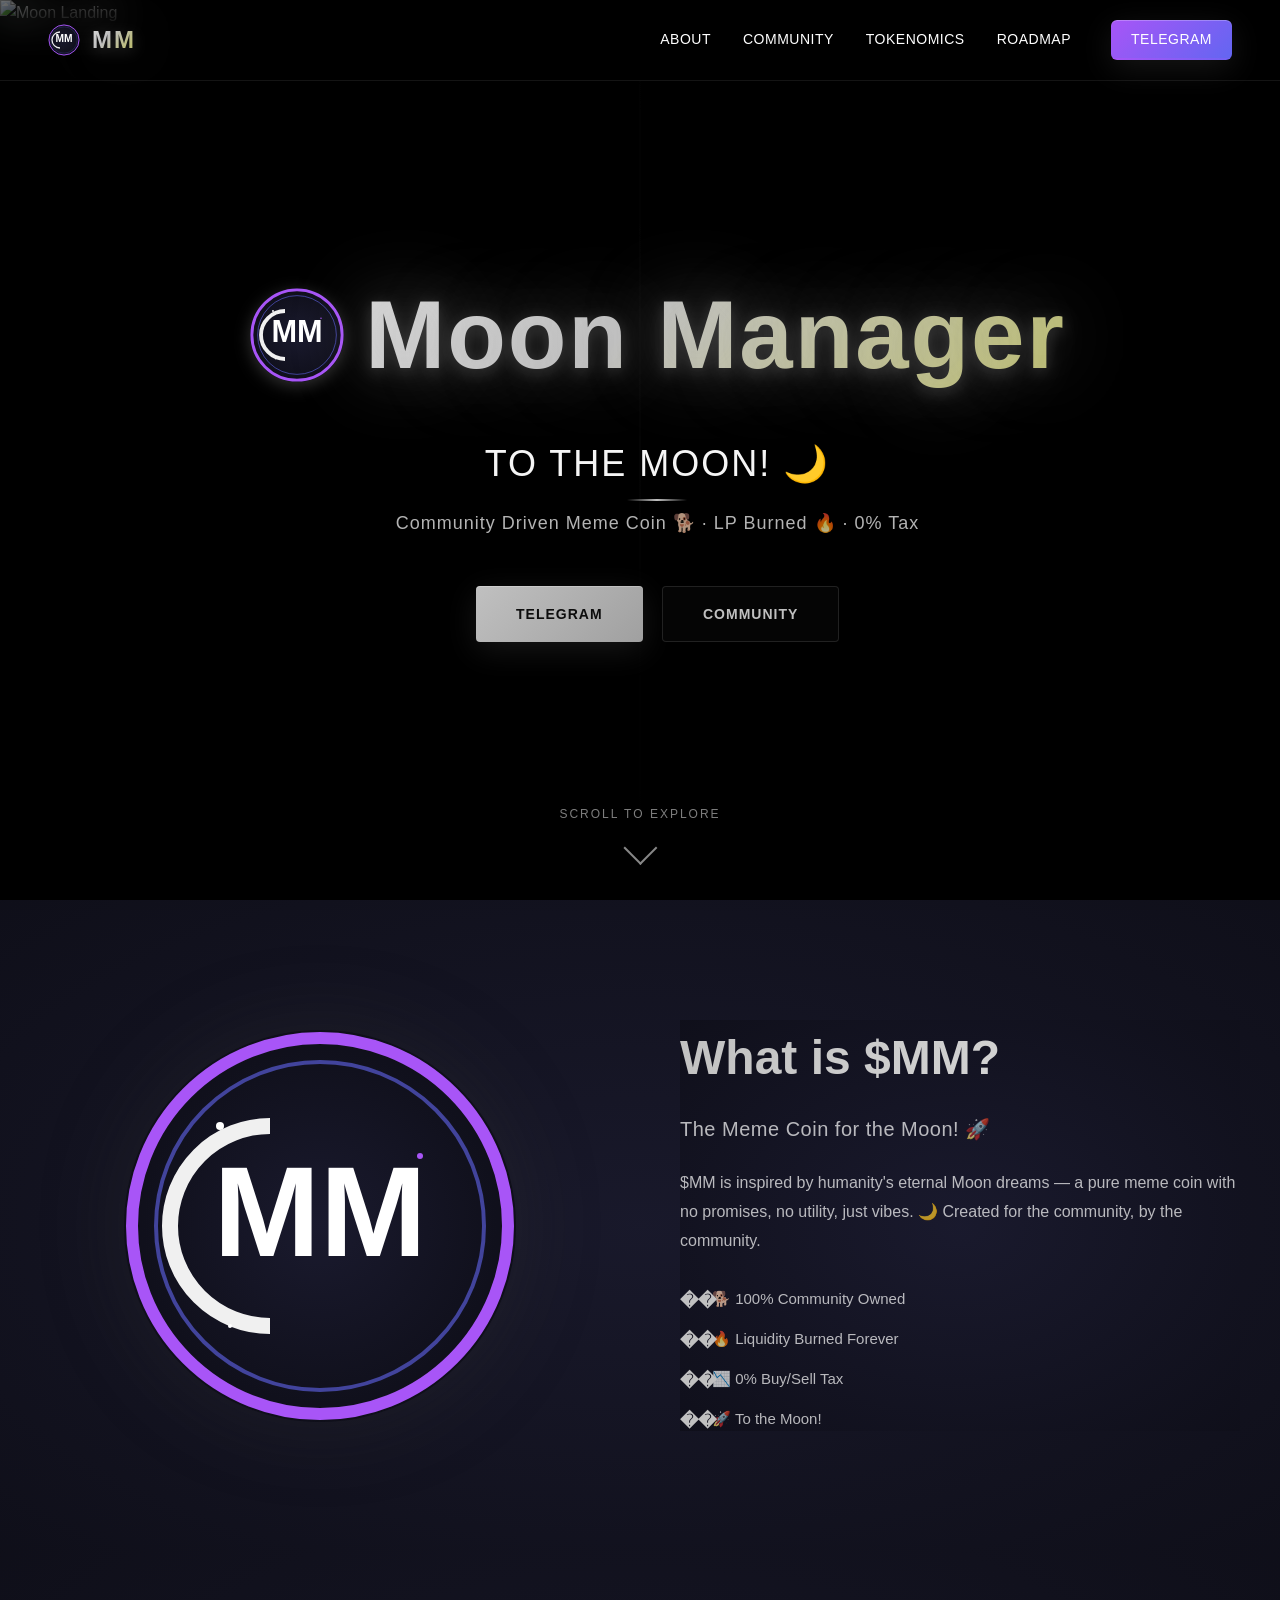
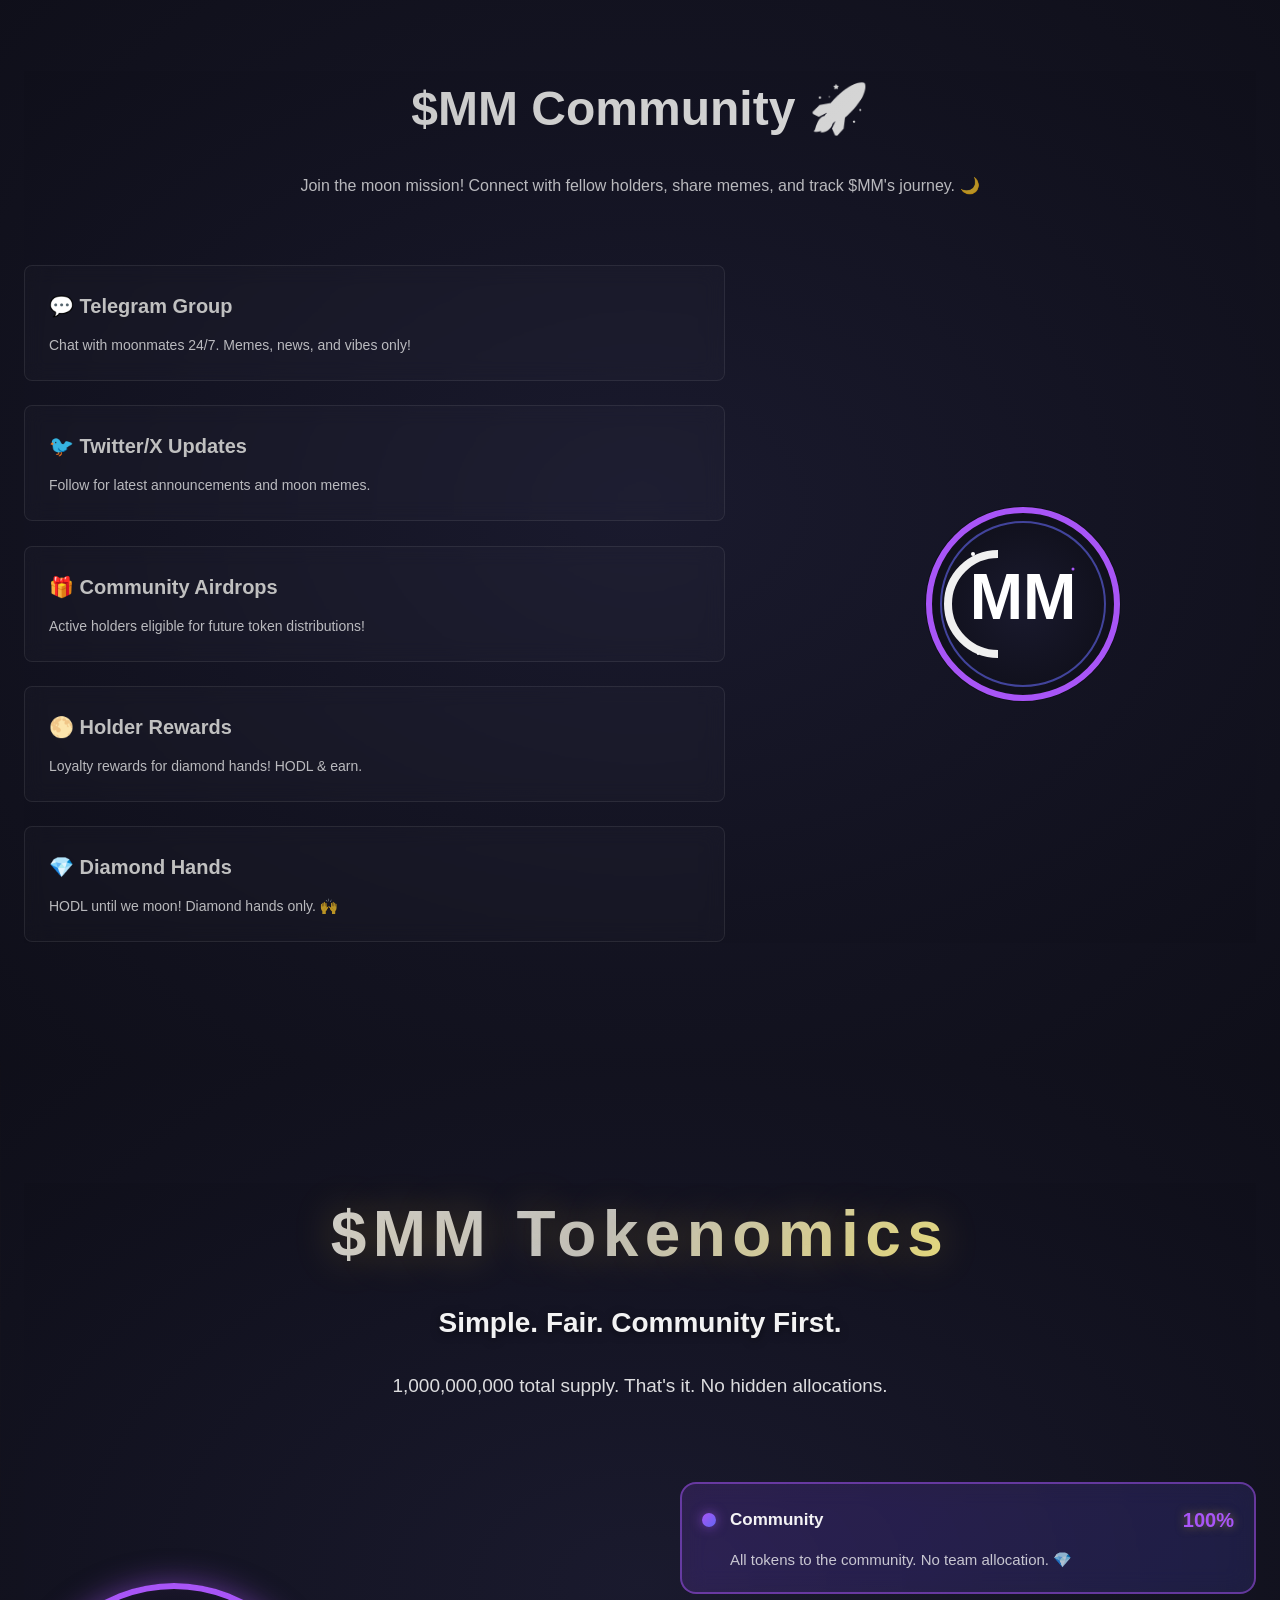
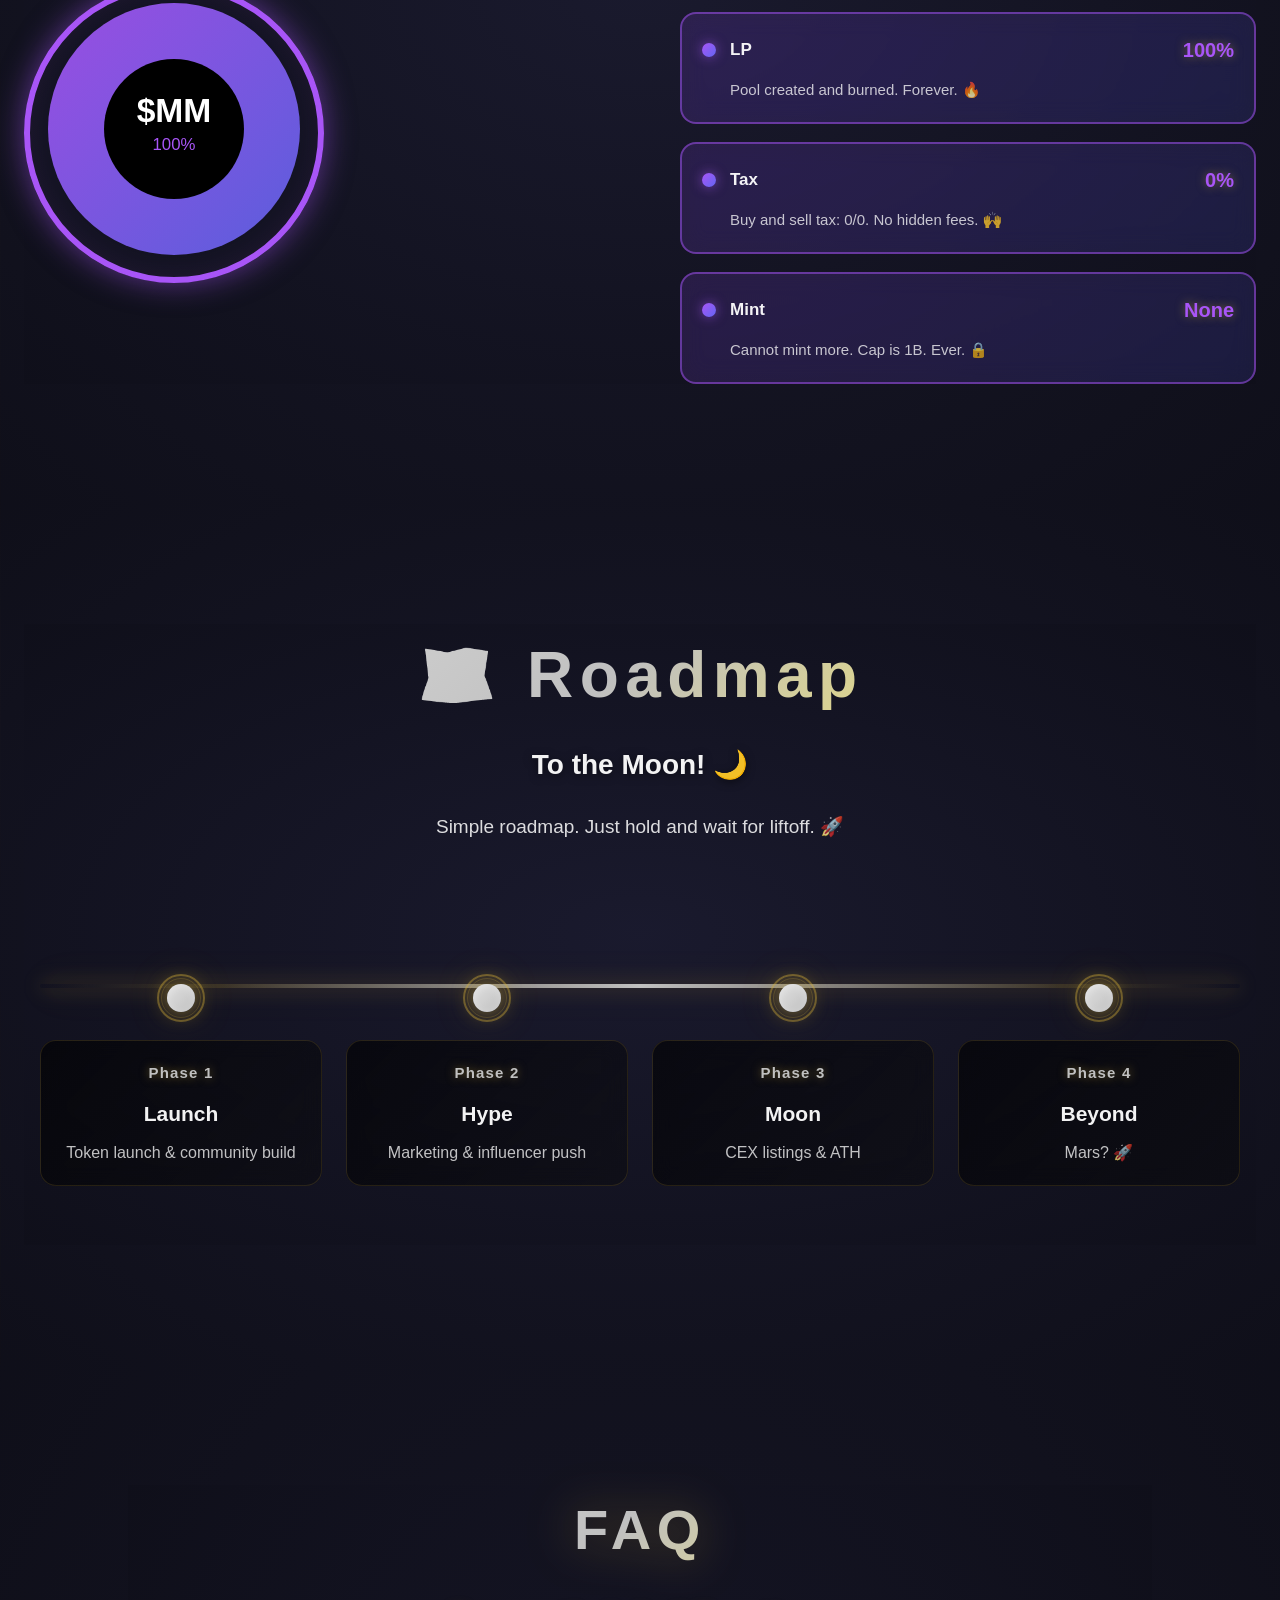
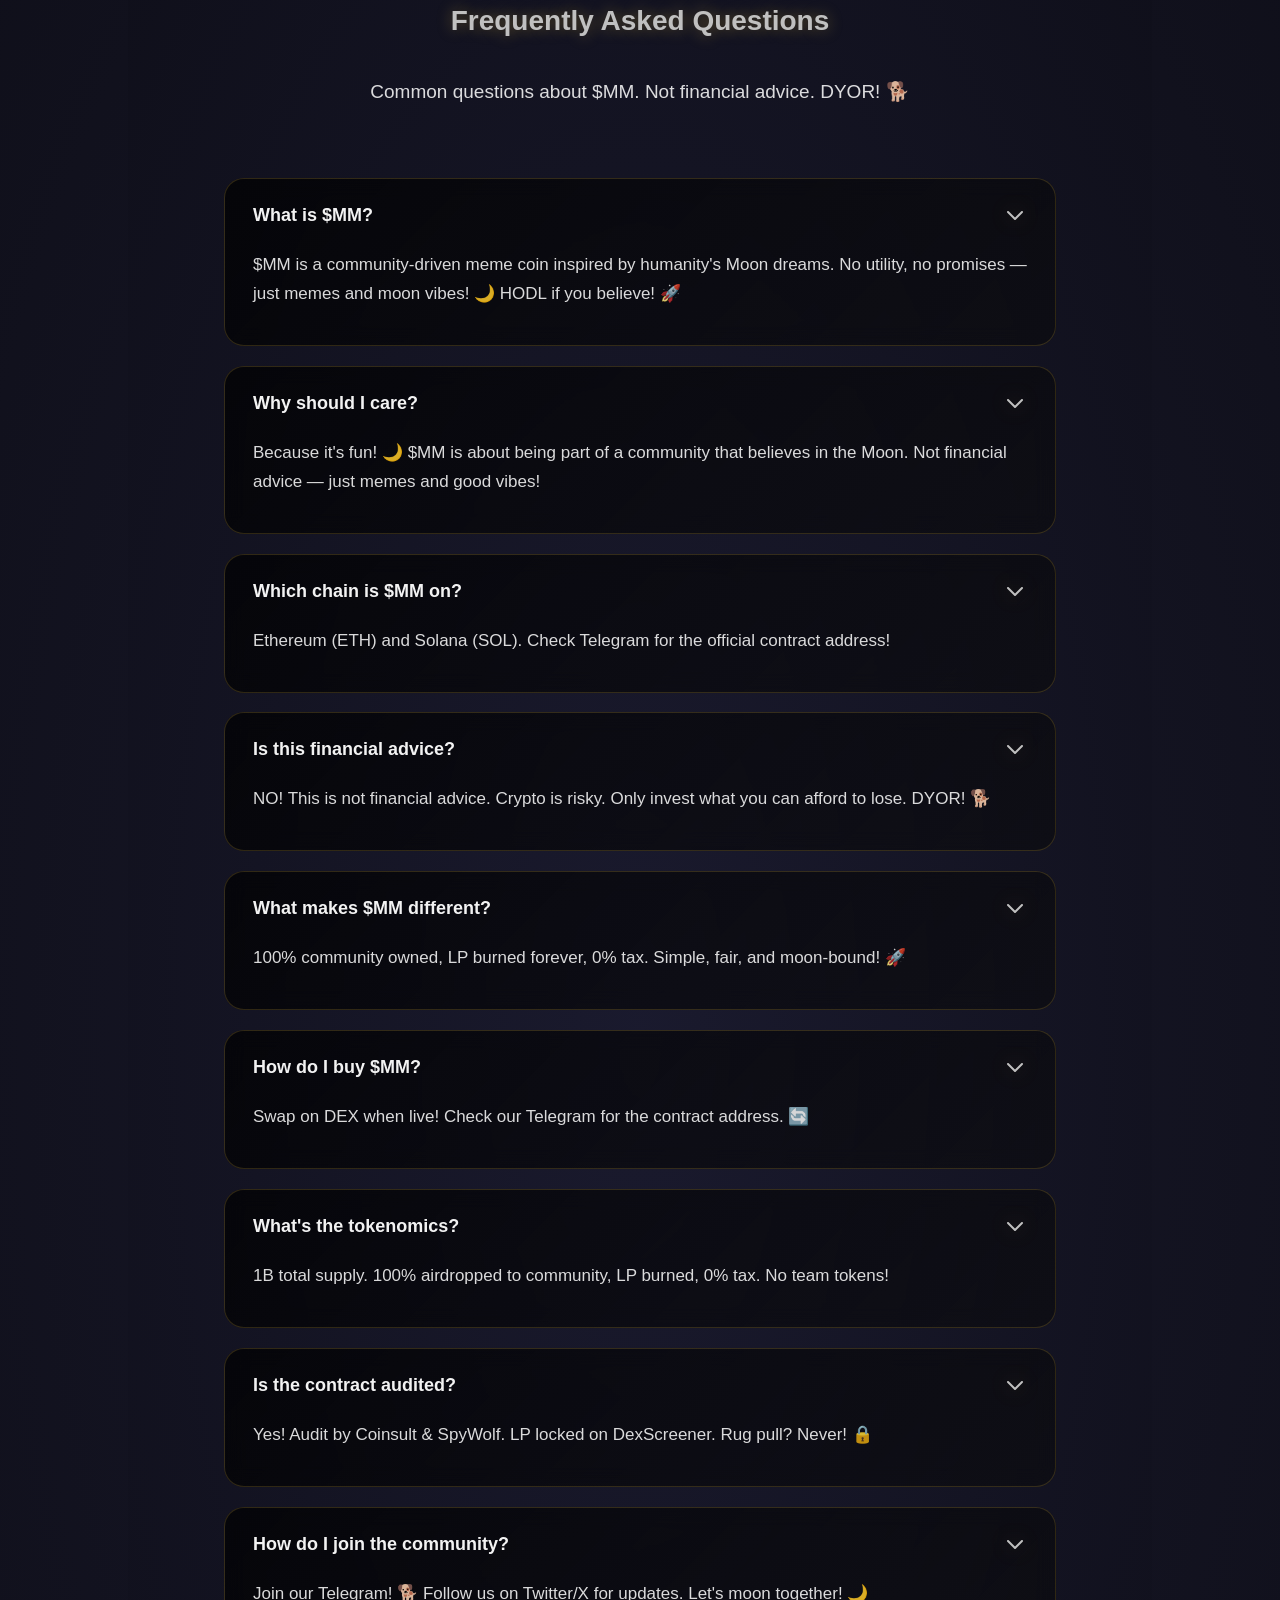
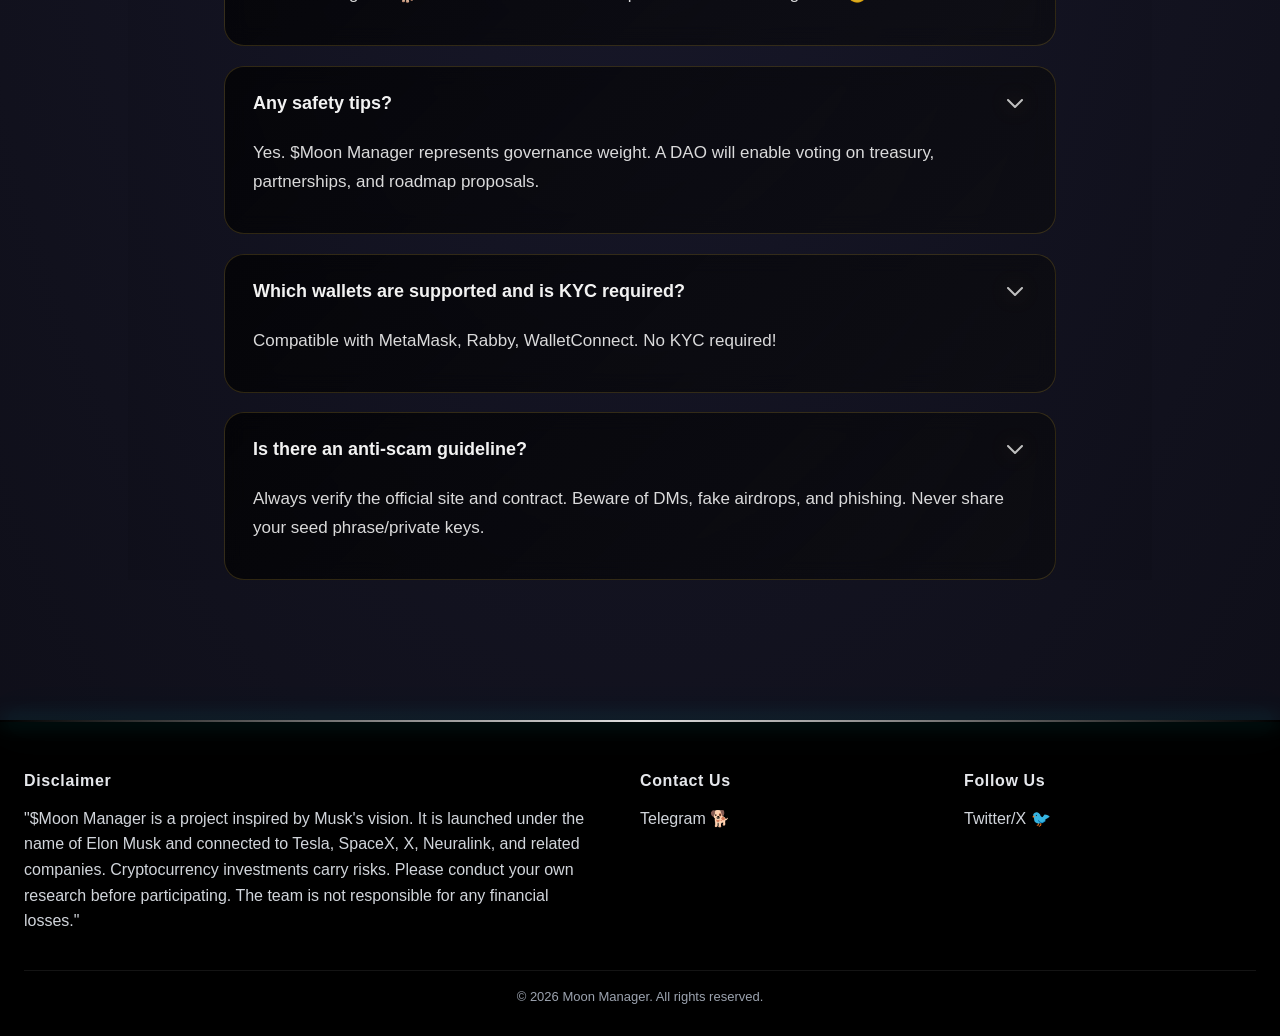
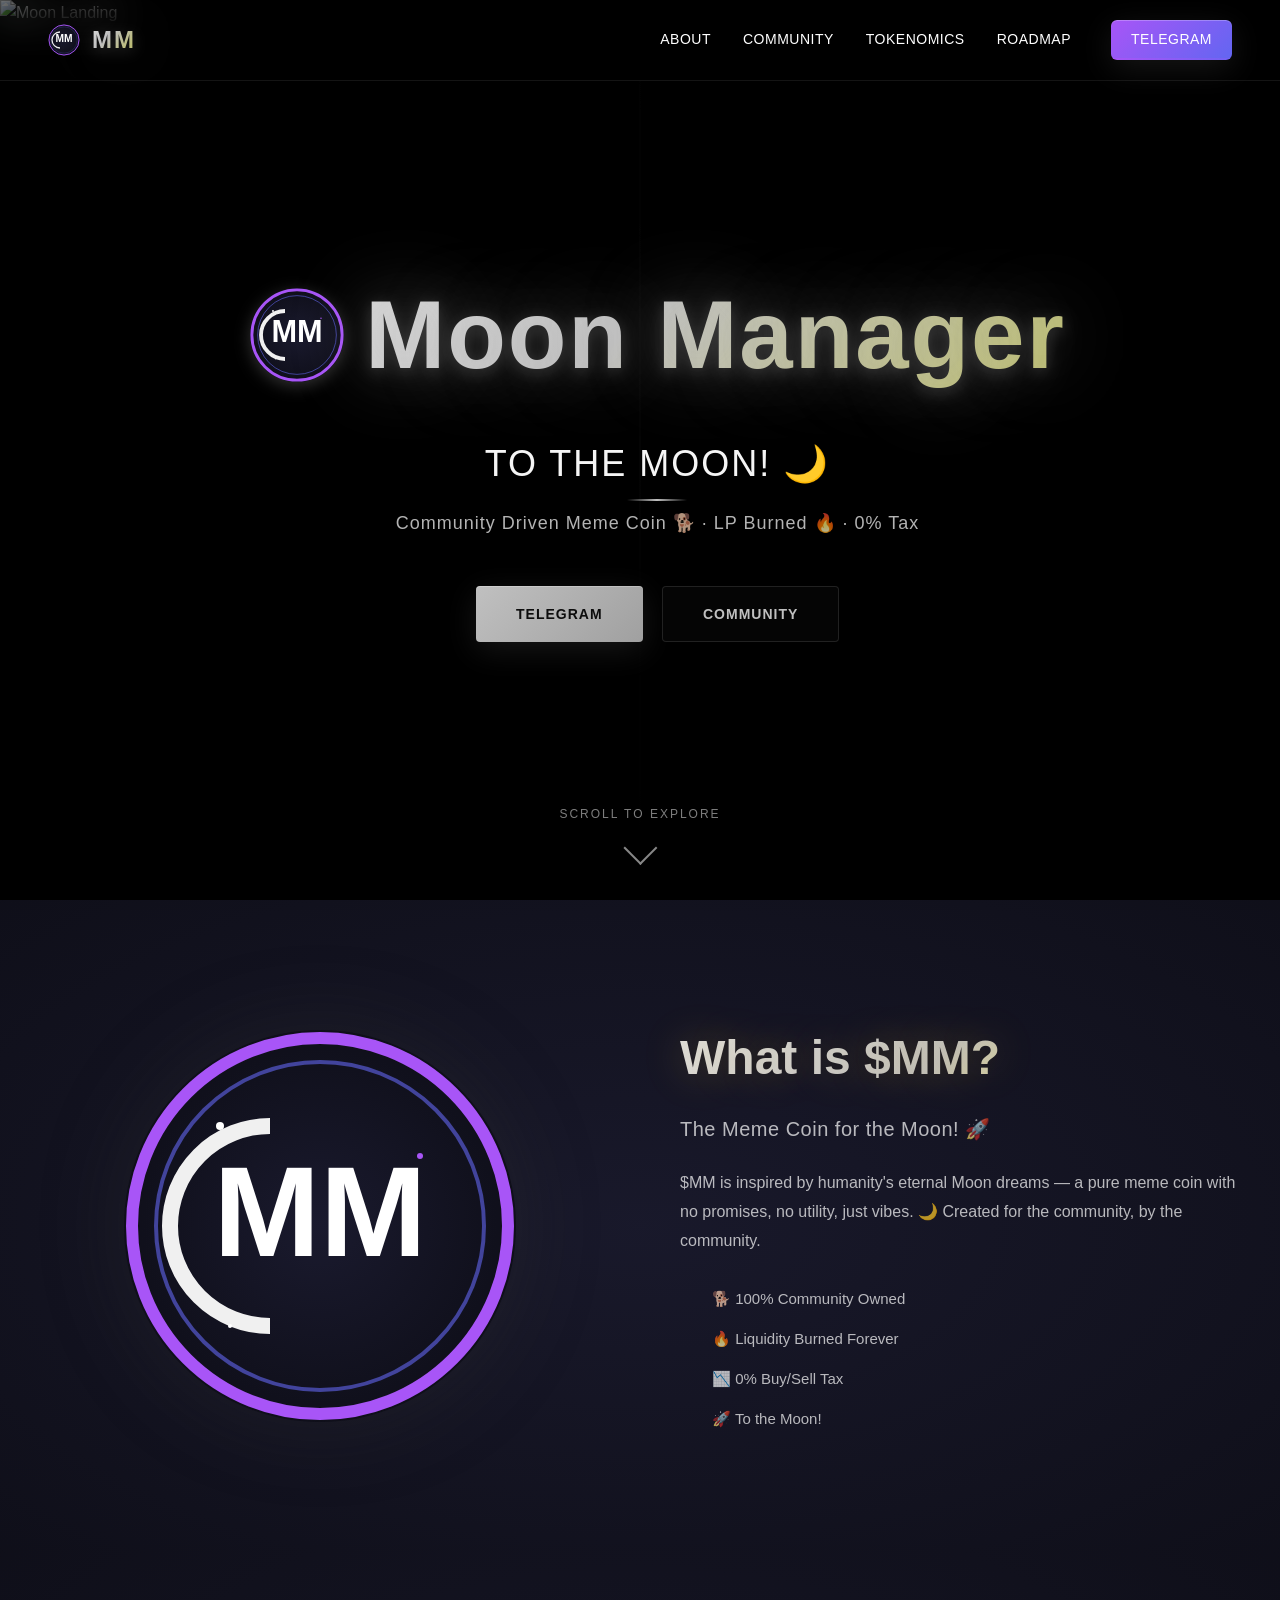
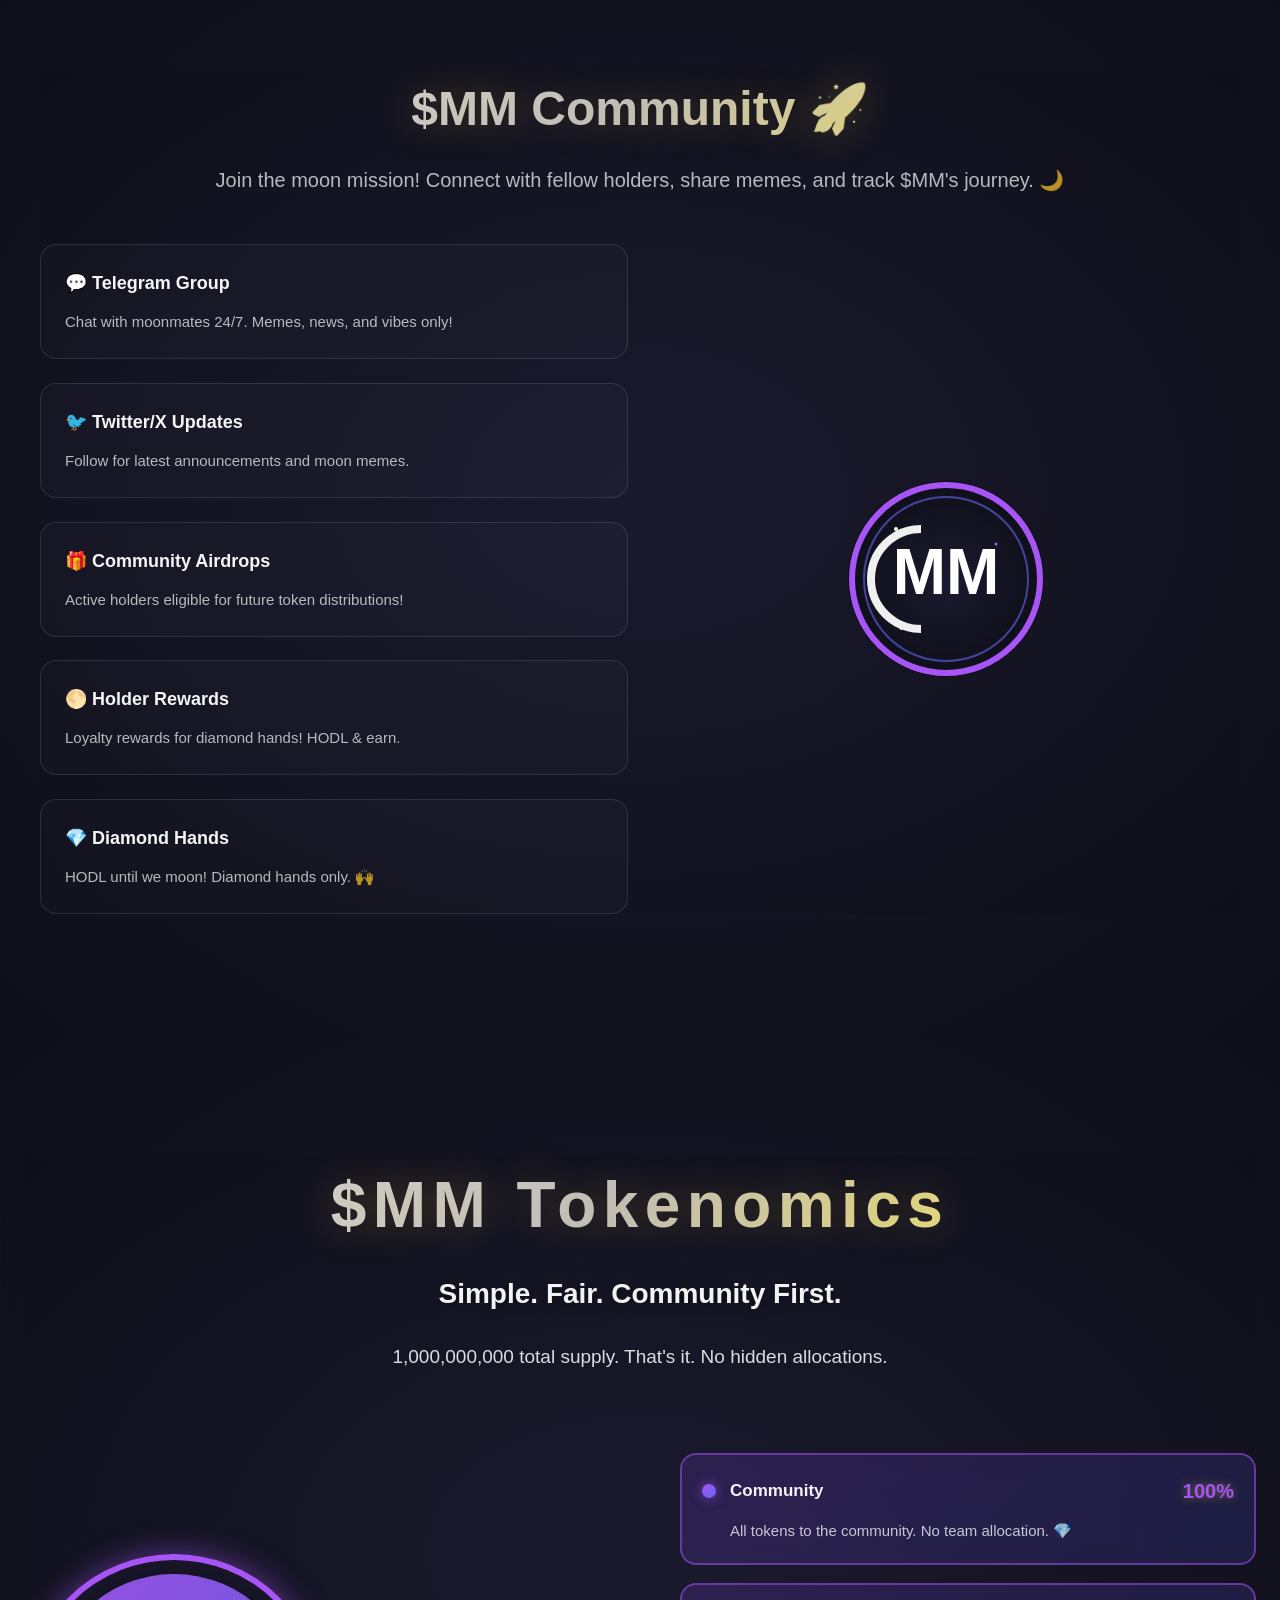
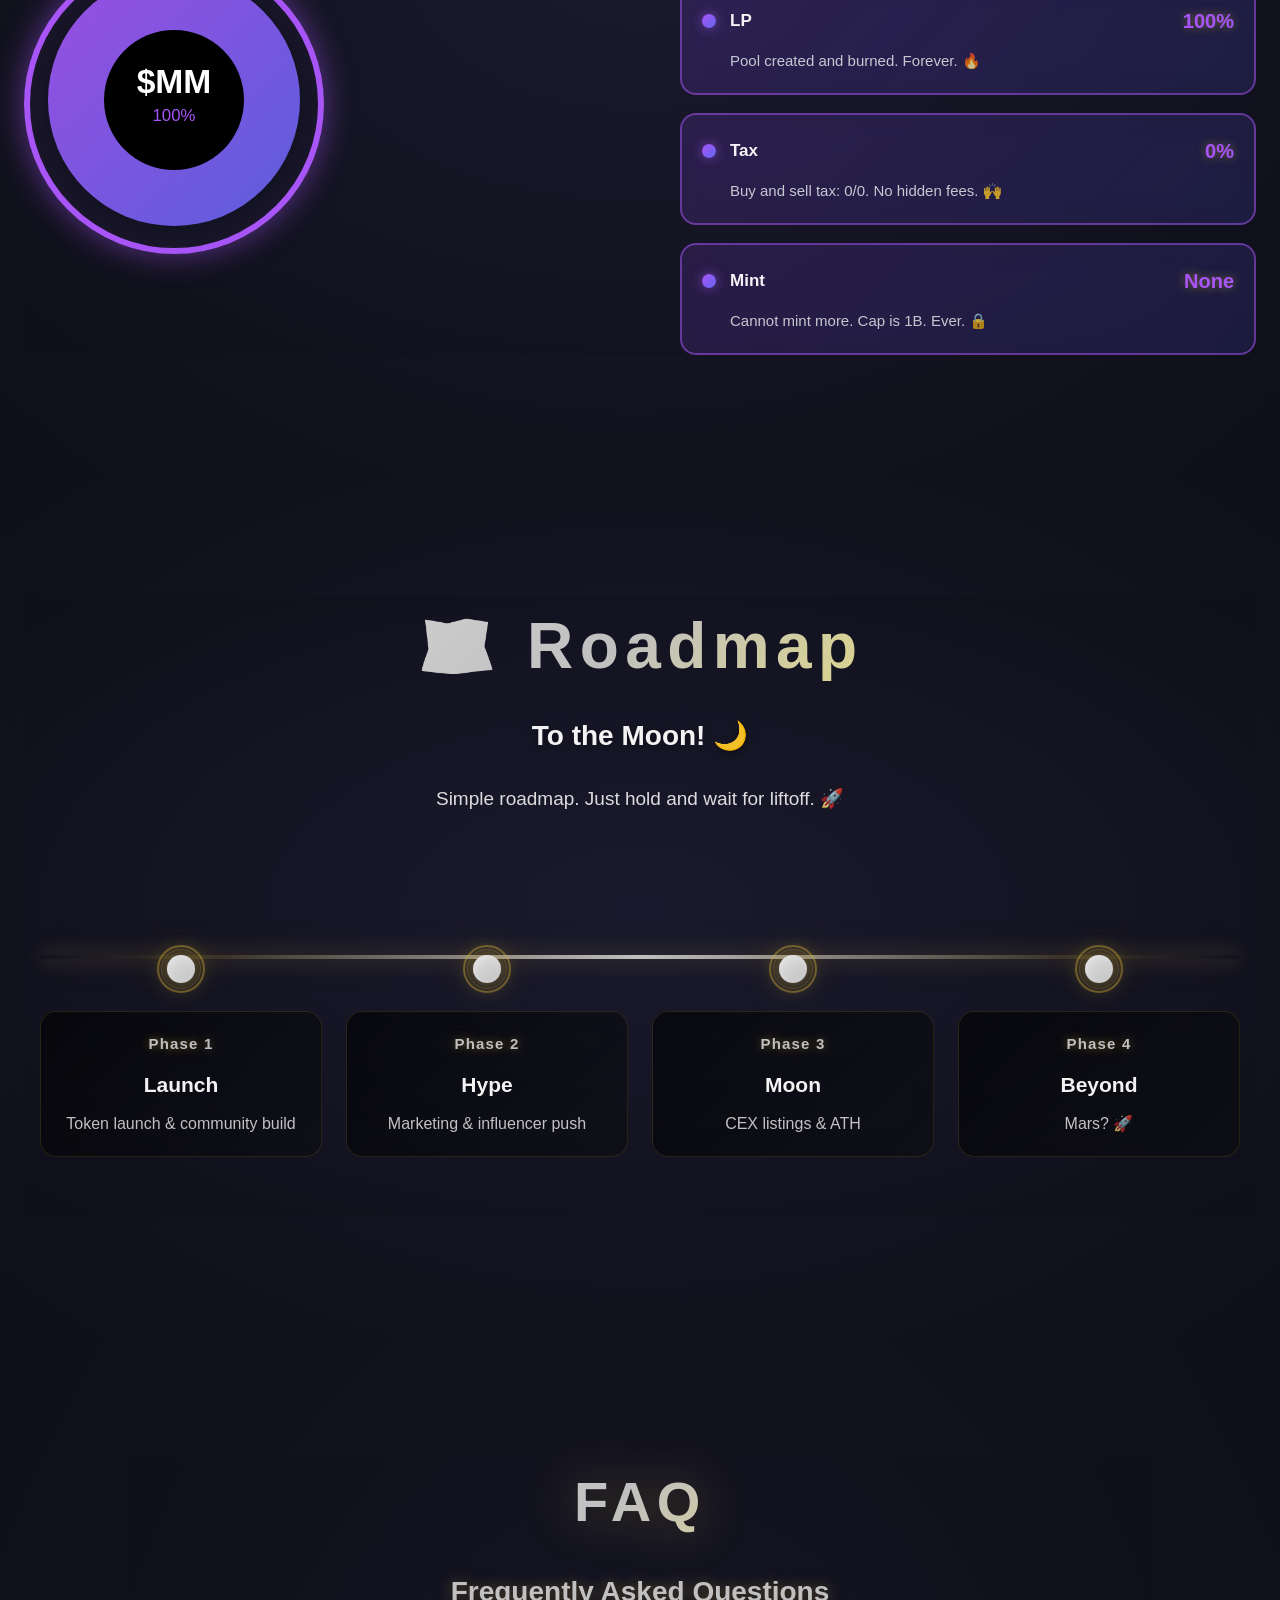
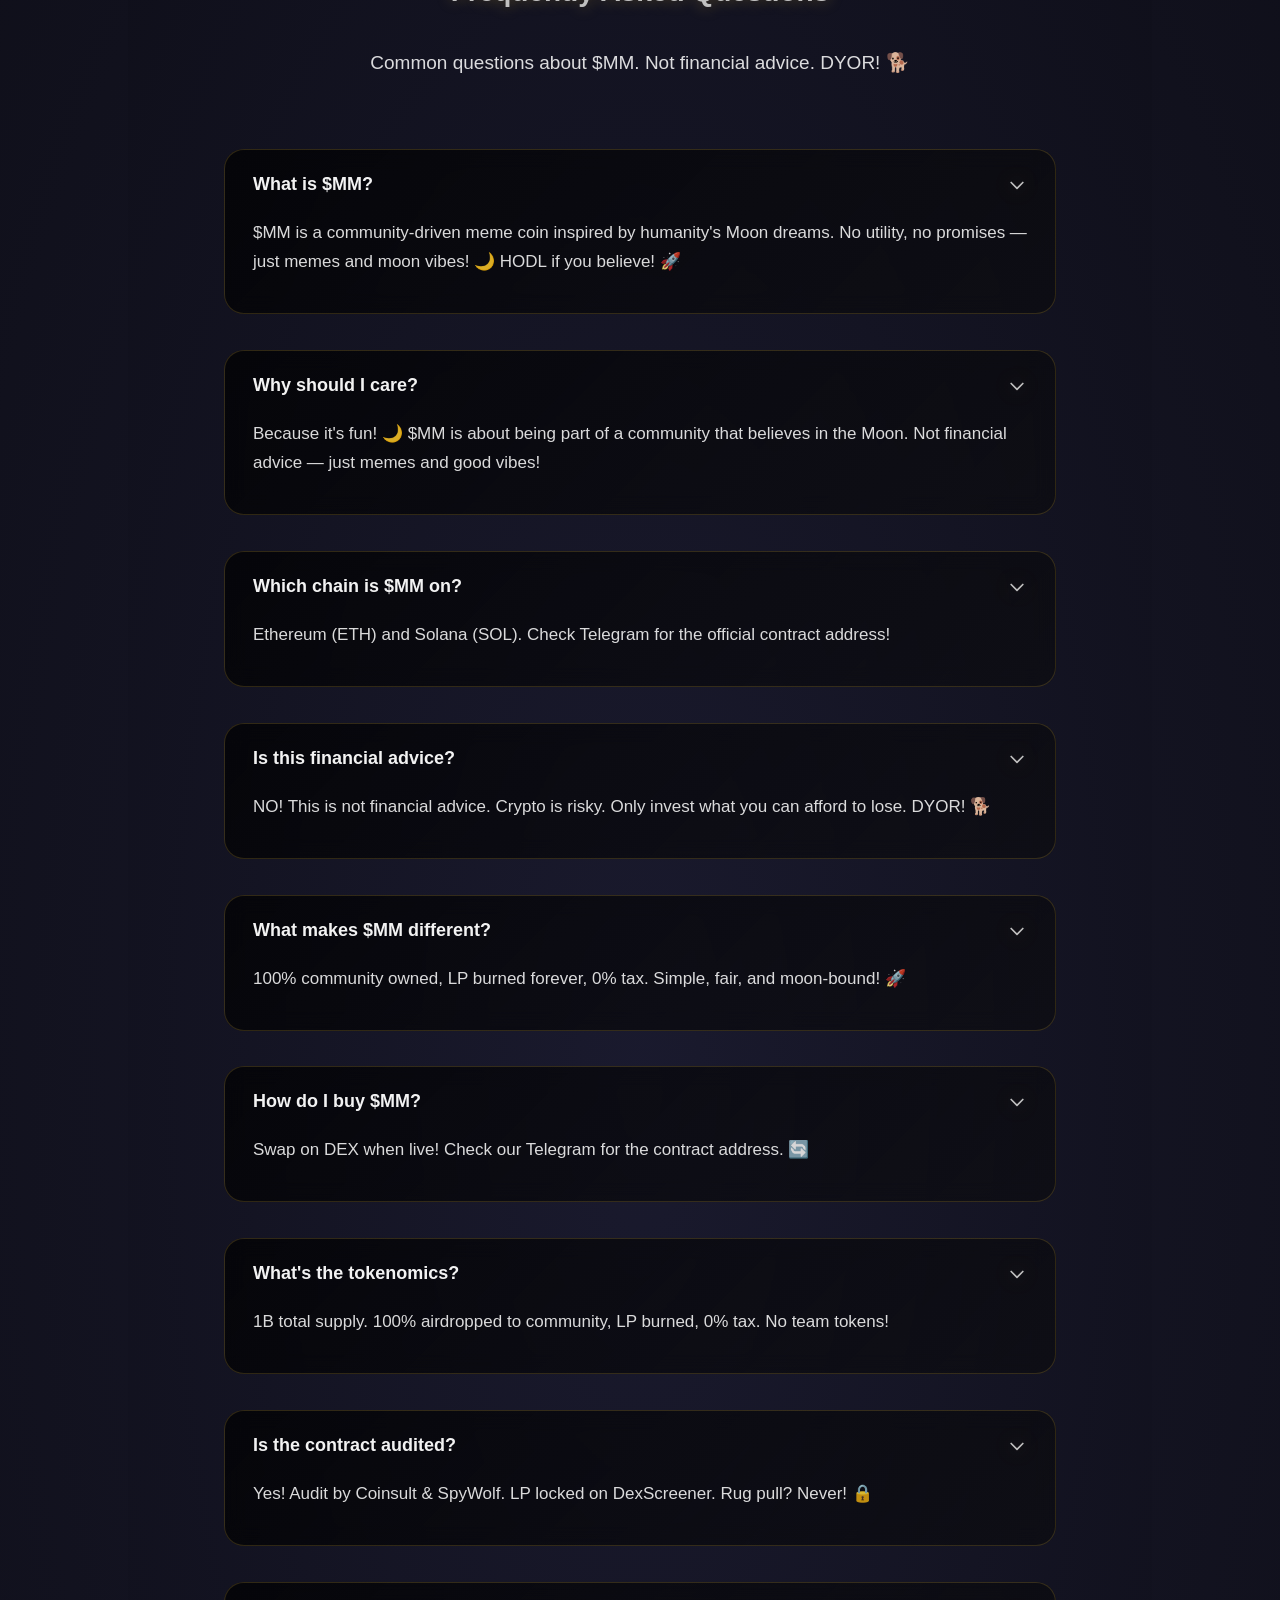
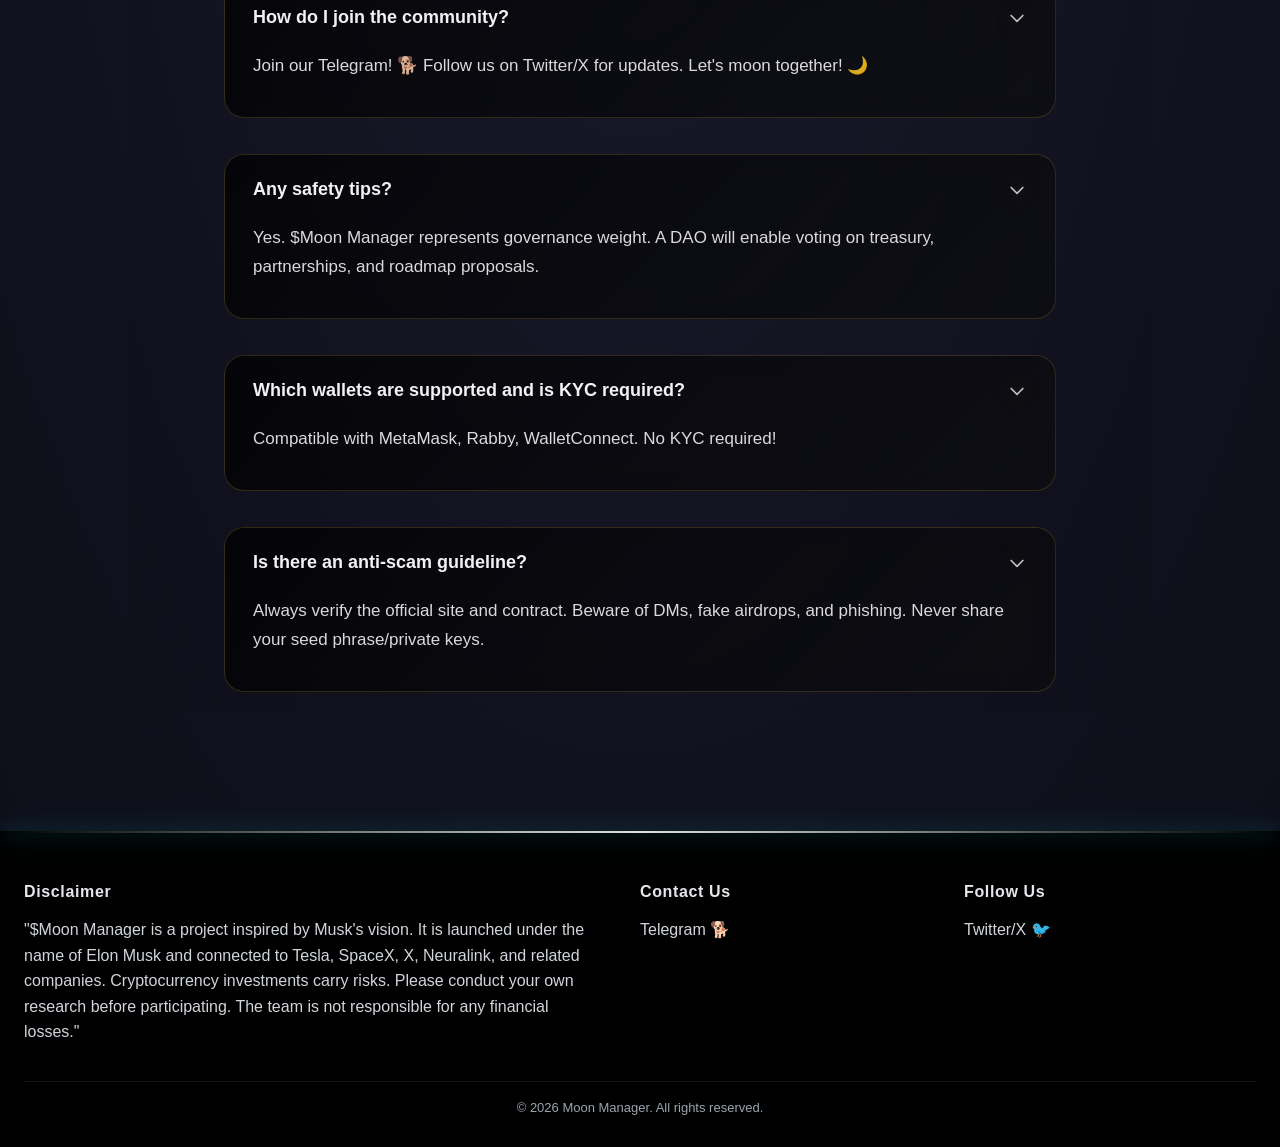
